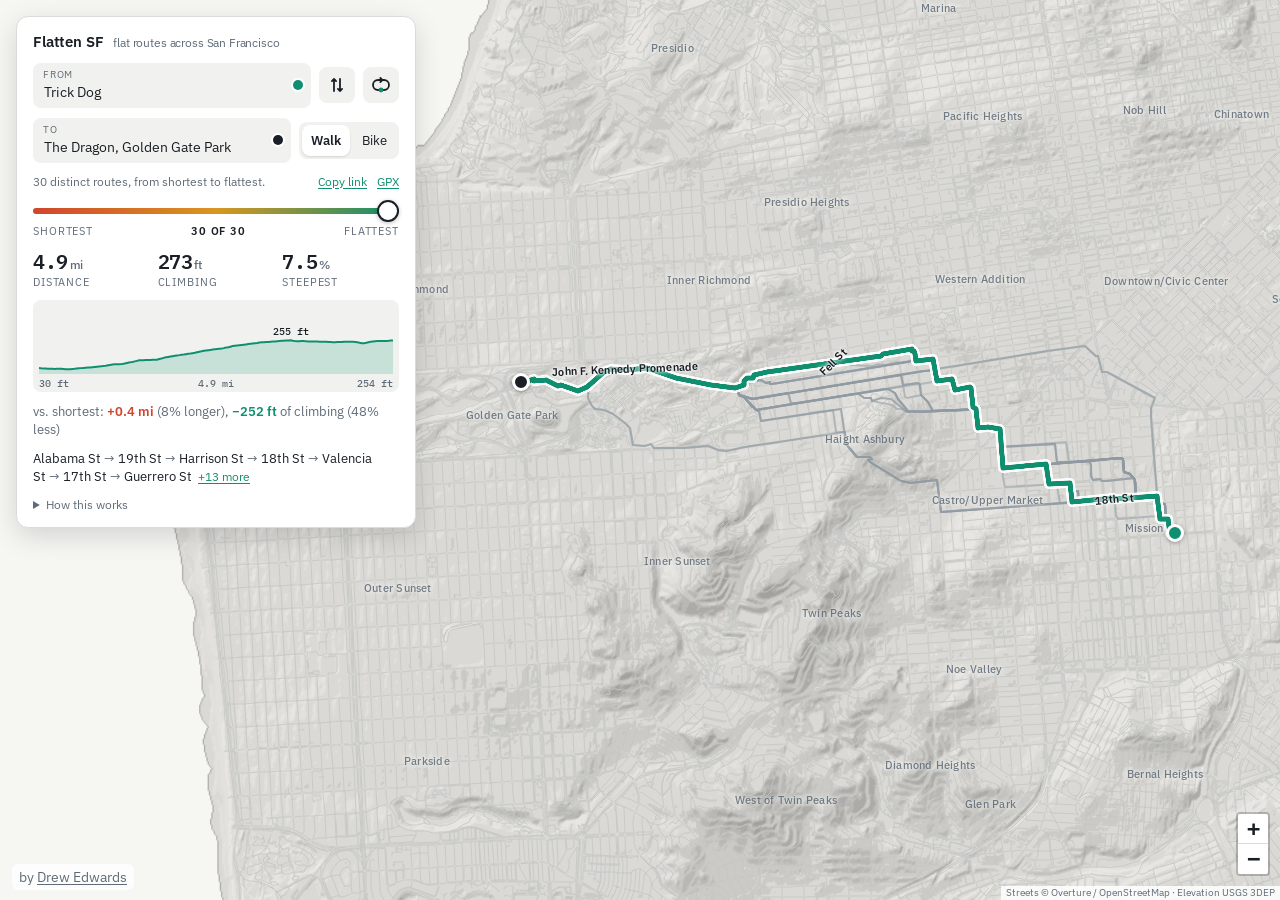
==== outputs/sf_flat_route_finder.html @ c140e521 "GPX download, and miles or kilometres A small GPX link beside Copy link downloads the route on show " ====
<!DOCTYPE html>
<html lang="en">
<head>
<meta charset="utf-8">
<meta name="viewport" content="width=device-width,initial-scale=1,viewport-fit=cover">
<title>Flatten SF</title>
<meta name="description" content="flattensf: the flattest walking or cycling route between any two places in San Francisco, and every route between it and the shortest one.">
<link rel="preconnect" href="https://fonts.googleapis.com">
<link rel="preconnect" href="https://fonts.gstatic.com" crossorigin>
<link rel="stylesheet" href="https://fonts.googleapis.com/css2?family=IBM+Plex+Sans:wght@400;500;600&family=IBM+Plex+Mono:wght@500;600&display=swap">
<style>/* required styles */

.leaflet-pane,
.leaflet-tile,
.leaflet-marker-icon,
.leaflet-marker-shadow,
.leaflet-tile-container,
.leaflet-pane > svg,
.leaflet-pane > canvas,
.leaflet-zoom-box,
.leaflet-image-layer,
.leaflet-layer {
	position: absolute;
	left: 0;
	top: 0;
	}
.leaflet-container {
	overflow: hidden;
	}
.leaflet-tile,
.leaflet-marker-icon,
.leaflet-marker-shadow {
	-webkit-user-select: none;
	   -moz-user-select: none;
	        user-select: none;
	  -webkit-user-drag: none;
	}
/* Prevents IE11 from highlighting tiles in blue */
.leaflet-tile::selection {
	background: transparent;
}
/* Safari renders non-retina tile on retina better with this, but Chrome is worse */
.leaflet-safari .leaflet-tile {
	image-rendering: -webkit-optimize-contrast;
	}
/* hack that prevents hw layers "stretching" when loading new tiles */
.leaflet-safari .leaflet-tile-container {
	width: 1600px;
	height: 1600px;
	-webkit-transform-origin: 0 0;
	}
.leaflet-marker-icon,
.leaflet-marker-shadow {
	display: block;
	}
/* .leaflet-container svg: reset svg max-width decleration shipped in Joomla! (joomla.org) 3.x */
/* .leaflet-container img: map is broken in FF if you have max-width: 100% on tiles */
.leaflet-container .leaflet-overlay-pane svg {
	max-width: none !important;
	max-height: none !important;
	}
.leaflet-container .leaflet-marker-pane img,
.leaflet-container .leaflet-shadow-pane img,
.leaflet-container .leaflet-tile-pane img,
.leaflet-container img.leaflet-image-layer,
.leaflet-container .leaflet-tile {
	max-width: none !important;
	max-height: none !important;
	width: auto;
	padding: 0;
	}

.leaflet-container img.leaflet-tile {
	/* See: https://bugs.chromium.org/p/chromium/issues/detail?id=600120 */
	mix-blend-mode: plus-lighter;
}

.leaflet-container.leaflet-touch-zoom {
	-ms-touch-action: pan-x pan-y;
	touch-action: pan-x pan-y;
	}
.leaflet-container.leaflet-touch-drag {
	-ms-touch-action: pinch-zoom;
	/* Fallback for FF which doesn't support pinch-zoom */
	touch-action: none;
	touch-action: pinch-zoom;
}
.leaflet-container.leaflet-touch-drag.leaflet-touch-zoom {
	-ms-touch-action: none;
	touch-action: none;
}
.leaflet-container {
	-webkit-tap-highlight-color: transparent;
}
.leaflet-container a {
	-webkit-tap-highlight-color: rgba(51, 181, 229, 0.4);
}
.leaflet-tile {
	filter: inherit;
	visibility: hidden;
	}
.leaflet-tile-loaded {
	visibility: inherit;
	}
.leaflet-zoom-box {
	width: 0;
	height: 0;
	-moz-box-sizing: border-box;
	     box-sizing: border-box;
	z-index: 800;
	}
/* workaround for https://bugzilla.mozilla.org/show_bug.cgi?id=888319 */
.leaflet-overlay-pane svg {
	-moz-user-select: none;
	}

.leaflet-pane         { z-index: 400; }

.leaflet-tile-pane    { z-index: 200; }
.leaflet-overlay-pane { z-index: 400; }
.leaflet-shadow-pane  { z-index: 500; }
.leaflet-marker-pane  { z-index: 600; }
.leaflet-tooltip-pane   { z-index: 650; }
.leaflet-popup-pane   { z-index: 700; }

.leaflet-map-pane canvas { z-index: 100; }
.leaflet-map-pane svg    { z-index: 200; }

.leaflet-vml-shape {
	width: 1px;
	height: 1px;
	}
.lvml {
	behavior: url(#default#VML);
	display: inline-block;
	position: absolute;
	}


/* control positioning */

.leaflet-control {
	position: relative;
	z-index: 800;
	pointer-events: visiblePainted; /* IE 9-10 doesn't have auto */
	pointer-events: auto;
	}
.leaflet-top,
.leaflet-bottom {
	position: absolute;
	z-index: 1000;
	pointer-events: none;
	}
.leaflet-top {
	top: 0;
	}
.leaflet-right {
	right: 0;
	}
.leaflet-bottom {
	bottom: 0;
	}
.leaflet-left {
	left: 0;
	}
.leaflet-control {
	float: left;
	clear: both;
	}
.leaflet-right .leaflet-control {
	float: right;
	}
.leaflet-top .leaflet-control {
	margin-top: 10px;
	}
.leaflet-bottom .leaflet-control {
	margin-bottom: 10px;
	}
.leaflet-left .leaflet-control {
	margin-left: 10px;
	}
.leaflet-right .leaflet-control {
	margin-right: 10px;
	}


/* zoom and fade animations */

.leaflet-fade-anim .leaflet-popup {
	opacity: 0;
	-webkit-transition: opacity 0.2s linear;
	   -moz-transition: opacity 0.2s linear;
	        transition: opacity 0.2s linear;
	}
.leaflet-fade-anim .leaflet-map-pane .leaflet-popup {
	opacity: 1;
	}
.leaflet-zoom-animated {
	-webkit-transform-origin: 0 0;
	    -ms-transform-origin: 0 0;
	        transform-origin: 0 0;
	}
svg.leaflet-zoom-animated {
	will-change: transform;
}

.leaflet-zoom-anim .leaflet-zoom-animated {
	-webkit-transition: -webkit-transform 0.25s cubic-bezier(0,0,0.25,1);
	   -moz-transition:    -moz-transform 0.25s cubic-bezier(0,0,0.25,1);
	        transition:         transform 0.25s cubic-bezier(0,0,0.25,1);
	}
.leaflet-zoom-anim .leaflet-tile,
.leaflet-pan-anim .leaflet-tile {
	-webkit-transition: none;
	   -moz-transition: none;
	        transition: none;
	}

.leaflet-zoom-anim .leaflet-zoom-hide {
	visibility: hidden;
	}


/* cursors */

.leaflet-interactive {
	cursor: pointer;
	}
.leaflet-grab {
	cursor: -webkit-grab;
	cursor:    -moz-grab;
	cursor:         grab;
	}
.leaflet-crosshair,
.leaflet-crosshair .leaflet-interactive {
	cursor: crosshair;
	}
.leaflet-popup-pane,
.leaflet-control {
	cursor: auto;
	}
.leaflet-dragging .leaflet-grab,
.leaflet-dragging .leaflet-grab .leaflet-interactive,
.leaflet-dragging .leaflet-marker-draggable {
	cursor: move;
	cursor: -webkit-grabbing;
	cursor:    -moz-grabbing;
	cursor:         grabbing;
	}

/* marker & overlays interactivity */
.leaflet-marker-icon,
.leaflet-marker-shadow,
.leaflet-image-layer,
.leaflet-pane > svg path,
.leaflet-tile-container {
	pointer-events: none;
	}

.leaflet-marker-icon.leaflet-interactive,
.leaflet-image-layer.leaflet-interactive,
.leaflet-pane > svg path.leaflet-interactive,
svg.leaflet-image-layer.leaflet-interactive path {
	pointer-events: visiblePainted; /* IE 9-10 doesn't have auto */
	pointer-events: auto;
	}

/* visual tweaks */

.leaflet-container {
	background: #ddd;
	outline-offset: 1px;
	}
.leaflet-container a {
	color: #0078A8;
	}
.leaflet-zoom-box {
	border: 2px dotted #38f;
	background: rgba(255,255,255,0.5);
	}


/* general typography */
.leaflet-container {
	font-family: "Helvetica Neue", Arial, Helvetica, sans-serif;
	font-size: 12px;
	font-size: 0.75rem;
	line-height: 1.5;
	}


/* general toolbar styles */

.leaflet-bar {
	box-shadow: 0 1px 5px rgba(0,0,0,0.65);
	border-radius: 4px;
	}
.leaflet-bar a {
	background-color: #fff;
	border-bottom: 1px solid #ccc;
	width: 26px;
	height: 26px;
	line-height: 26px;
	display: block;
	text-align: center;
	text-decoration: none;
	color: black;
	}
.leaflet-bar a,
.leaflet-control-layers-toggle {
	background-position: 50% 50%;
	background-repeat: no-repeat;
	display: block;
	}
.leaflet-bar a:hover,
.leaflet-bar a:focus {
	background-color: #f4f4f4;
	}
.leaflet-bar a:first-child {
	border-top-left-radius: 4px;
	border-top-right-radius: 4px;
	}
.leaflet-bar a:last-child {
	border-bottom-left-radius: 4px;
	border-bottom-right-radius: 4px;
	border-bottom: none;
	}
.leaflet-bar a.leaflet-disabled {
	cursor: default;
	background-color: #f4f4f4;
	color: #bbb;
	}

.leaflet-touch .leaflet-bar a {
	width: 30px;
	height: 30px;
	line-height: 30px;
	}
.leaflet-touch .leaflet-bar a:first-child {
	border-top-left-radius: 2px;
	border-top-right-radius: 2px;
	}
.leaflet-touch .leaflet-bar a:last-child {
	border-bottom-left-radius: 2px;
	border-bottom-right-radius: 2px;
	}

/* zoom control */

.leaflet-control-zoom-in,
.leaflet-control-zoom-out {
	font: bold 18px 'Lucida Console', Monaco, monospace;
	text-indent: 1px;
	}

.leaflet-touch .leaflet-control-zoom-in, .leaflet-touch .leaflet-control-zoom-out  {
	font-size: 22px;
	}


/* layers control */

.leaflet-control-layers {
	box-shadow: 0 1px 5px rgba(0,0,0,0.4);
	background: #fff;
	border-radius: 5px;
	}
.leaflet-control-layers-toggle {
	background-image: url(images/layers.png);
	width: 36px;
	height: 36px;
	}
.leaflet-retina .leaflet-control-layers-toggle {
	background-image: url(images/layers-2x.png);
	background-size: 26px 26px;
	}
.leaflet-touch .leaflet-control-layers-toggle {
	width: 44px;
	height: 44px;
	}
.leaflet-control-layers .leaflet-control-layers-list,
.leaflet-control-layers-expanded .leaflet-control-layers-toggle {
	display: none;
	}
.leaflet-control-layers-expanded .leaflet-control-layers-list {
	display: block;
	position: relative;
	}
.leaflet-control-layers-expanded {
	padding: 6px 10px 6px 6px;
	color: #333;
	background: #fff;
	}
.leaflet-control-layers-scrollbar {
	overflow-y: scroll;
	overflow-x: hidden;
	padding-right: 5px;
	}
.leaflet-control-layers-selector {
	margin-top: 2px;
	position: relative;
	top: 1px;
	}
.leaflet-control-layers label {
	display: block;
	font-size: 13px;
	font-size: 1.08333em;
	}
.leaflet-control-layers-separator {
	height: 0;
	border-top: 1px solid #ddd;
	margin: 5px -10px 5px -6px;
	}

/* Default icon URLs */
.leaflet-default-icon-path { /* used only in path-guessing heuristic, see L.Icon.Default */
	background-image: url(images/marker-icon.png);
	}


/* attribution and scale controls */

.leaflet-container .leaflet-control-attribution {
	background: #fff;
	background: rgba(255, 255, 255, 0.8);
	margin: 0;
	}
.leaflet-control-attribution,
.leaflet-control-scale-line {
	padding: 0 5px;
	color: #333;
	line-height: 1.4;
	}
.leaflet-control-attribution a {
	text-decoration: none;
	}
.leaflet-control-attribution a:hover,
.leaflet-control-attribution a:focus {
	text-decoration: underline;
	}
.leaflet-attribution-flag {
	display: inline !important;
	vertical-align: baseline !important;
	width: 1em;
	height: 0.6669em;
	}
.leaflet-left .leaflet-control-scale {
	margin-left: 5px;
	}
.leaflet-bottom .leaflet-control-scale {
	margin-bottom: 5px;
	}
.leaflet-control-scale-line {
	border: 2px solid #777;
	border-top: none;
	line-height: 1.1;
	padding: 2px 5px 1px;
	white-space: nowrap;
	-moz-box-sizing: border-box;
	     box-sizing: border-box;
	background: rgba(255, 255, 255, 0.8);
	text-shadow: 1px 1px #fff;
	}
.leaflet-control-scale-line:not(:first-child) {
	border-top: 2px solid #777;
	border-bottom: none;
	margin-top: -2px;
	}
.leaflet-control-scale-line:not(:first-child):not(:last-child) {
	border-bottom: 2px solid #777;
	}

.leaflet-touch .leaflet-control-attribution,
.leaflet-touch .leaflet-control-layers,
.leaflet-touch .leaflet-bar {
	box-shadow: none;
	}
.leaflet-touch .leaflet-control-layers,
.leaflet-touch .leaflet-bar {
	border: 2px solid rgba(0,0,0,0.2);
	background-clip: padding-box;
	}


/* popup */

.leaflet-popup {
	position: absolute;
	text-align: center;
	margin-bottom: 20px;
	}
.leaflet-popup-content-wrapper {
	padding: 1px;
	text-align: left;
	border-radius: 12px;
	}
.leaflet-popup-content {
	margin: 13px 24px 13px 20px;
	line-height: 1.3;
	font-size: 13px;
	font-size: 1.08333em;
	min-height: 1px;
	}
.leaflet-popup-content p {
	margin: 17px 0;
	margin: 1.3em 0;
	}
.leaflet-popup-tip-container {
	width: 40px;
	height: 20px;
	position: absolute;
	left: 50%;
	margin-top: -1px;
	margin-left: -20px;
	overflow: hidden;
	pointer-events: none;
	}
.leaflet-popup-tip {
	width: 17px;
	height: 17px;
	padding: 1px;

	margin: -10px auto 0;
	pointer-events: auto;

	-webkit-transform: rotate(45deg);
	   -moz-transform: rotate(45deg);
	    -ms-transform: rotate(45deg);
	        transform: rotate(45deg);
	}
.leaflet-popup-content-wrapper,
.leaflet-popup-tip {
	background: white;
	color: #333;
	box-shadow: 0 3px 14px rgba(0,0,0,0.4);
	}
.leaflet-container a.leaflet-popup-close-button {
	position: absolute;
	top: 0;
	right: 0;
	border: none;
	text-align: center;
	width: 24px;
	height: 24px;
	font: 16px/24px Tahoma, Verdana, sans-serif;
	color: #757575;
	text-decoration: none;
	background: transparent;
	}
.leaflet-container a.leaflet-popup-close-button:hover,
.leaflet-container a.leaflet-popup-close-button:focus {
	color: #585858;
	}
.leaflet-popup-scrolled {
	overflow: auto;
	}

.leaflet-oldie .leaflet-popup-content-wrapper {
	-ms-zoom: 1;
	}
.leaflet-oldie .leaflet-popup-tip {
	width: 24px;
	margin: 0 auto;

	-ms-filter: "progid:DXImageTransform.Microsoft.Matrix(M11=0.70710678, M12=0.70710678, M21=-0.70710678, M22=0.70710678)";
	filter: progid:DXImageTransform.Microsoft.Matrix(M11=0.70710678, M12=0.70710678, M21=-0.70710678, M22=0.70710678);
	}

.leaflet-oldie .leaflet-control-zoom,
.leaflet-oldie .leaflet-control-layers,
.leaflet-oldie .leaflet-popup-content-wrapper,
.leaflet-oldie .leaflet-popup-tip {
	border: 1px solid #999;
	}


/* div icon */

.leaflet-div-icon {
	background: #fff;
	border: 1px solid #666;
	}


/* Tooltip */
/* Base styles for the element that has a tooltip */
.leaflet-tooltip {
	position: absolute;
	padding: 6px;
	background-color: #fff;
	border: 1px solid #fff;
	border-radius: 3px;
	color: #222;
	white-space: nowrap;
	-webkit-user-select: none;
	-moz-user-select: none;
	-ms-user-select: none;
	user-select: none;
	pointer-events: none;
	box-shadow: 0 1px 3px rgba(0,0,0,0.4);
	}
.leaflet-tooltip.leaflet-interactive {
	cursor: pointer;
	pointer-events: auto;
	}
.leaflet-tooltip-top:before,
.leaflet-tooltip-bottom:before,
.leaflet-tooltip-left:before,
.leaflet-tooltip-right:before {
	position: absolute;
	pointer-events: none;
	border: 6px solid transparent;
	background: transparent;
	content: "";
	}

/* Directions */

.leaflet-tooltip-bottom {
	margin-top: 6px;
}
.leaflet-tooltip-top {
	margin-top: -6px;
}
.leaflet-tooltip-bottom:before,
.leaflet-tooltip-top:before {
	left: 50%;
	margin-left: -6px;
	}
.leaflet-tooltip-top:before {
	bottom: 0;
	margin-bottom: -12px;
	border-top-color: #fff;
	}
.leaflet-tooltip-bottom:before {
	top: 0;
	margin-top: -12px;
	margin-left: -6px;
	border-bottom-color: #fff;
	}
.leaflet-tooltip-left {
	margin-left: -6px;
}
.leaflet-tooltip-right {
	margin-left: 6px;
}
.leaflet-tooltip-left:before,
.leaflet-tooltip-right:before {
	top: 50%;
	margin-top: -6px;
	}
.leaflet-tooltip-left:before {
	right: 0;
	margin-right: -12px;
	border-left-color: #fff;
	}
.leaflet-tooltip-right:before {
	left: 0;
	margin-left: -12px;
	border-right-color: #fff;
	}

/* Printing */

@media print {
	/* Prevent printers from removing background-images of controls. */
	.leaflet-control {
		-webkit-print-color-adjust: exact;
		print-color-adjust: exact;
		}
	}
</style>
<style>/* Layout: the map is the page; one card floats over it with the two inputs,
   the slider and the result. On a phone the card docks to the bottom. */
:root{
  --paper:#f6f6f3; --ink:#1a1f26; --muted:#5f6b78; --line:#d9dcd9;
  --card:#ffffff; --field:#f1f2ef;
  --route:#0f8f6f; --mid:#d9961f; --route-casing:#ffffff; --short:#d1452c; --family:#8f99a3;
  --accent:#0f8f6f; --focus:#1f5fd0;
  --font:"IBM Plex Sans","Helvetica Neue",Arial,sans-serif;
  --mono:"IBM Plex Mono",ui-monospace,Menlo,Consolas,monospace;
  --street:#c4c7c3;
  --shade-filter:none;
  color-scheme:light;
}
@media (prefers-color-scheme:dark){
  :root:not([data-theme="light"]){
    --paper:#15191e; --ink:#eceff2; --muted:#9aa5b1; --line:#2e353d;
    --card:#1c2128; --field:#242a32; --route:#3ccfa5; --mid:#f0b43a; --route-casing:#0f1317;
    --short:#ff7a5c; --family:#5b6672; --accent:#6ea0ff; --focus:#6ea0ff;
    --street:#3a424b;
    --shade-filter:invert(1) hue-rotate(180deg) brightness(.72) contrast(.9);
    color-scheme:dark;
  }
}
:root[data-theme="dark"]{
  --paper:#15191e; --ink:#eceff2; --muted:#9aa5b1; --line:#2e353d;
  --card:#1c2128; --field:#242a32; --route:#3ccfa5; --mid:#f0b43a; --route-casing:#0f1317;
  --short:#ff7a5c; --family:#5b6672; --accent:#6ea0ff; --focus:#6ea0ff;
  --street:#3a424b;
  --shade-filter:invert(1) hue-rotate(180deg) brightness(.72) contrast(.9);
  color-scheme:dark;
}
*{box-sizing:border-box}
html,body{height:100%;margin:0}
body{background:var(--paper);color:var(--ink);font:14px/1.45 var(--font);overflow:hidden}
#map{position:absolute;inset:0;background:var(--paper)}
.leaflet-container{background:var(--paper);font-family:var(--font)}
.leaflet-image-layer{filter:var(--shade-filter);image-rendering:auto}
.leaflet-bar a{background:var(--card);color:var(--ink);border-bottom-color:var(--line)}
.credit{position:absolute;left:12px;bottom:10px;z-index:900;font-size:14px;color:var(--muted);background:color-mix(in srgb,var(--card) 80%,transparent);padding:3px 7px;border-radius:6px}
.credit a,.credit-inline a{color:var(--muted);text-decoration:underline;text-underline-offset:2px}
.credit a:hover,.credit-inline a:hover{color:var(--ink)}
.credit-inline{display:none;font-size:14px;color:var(--muted);margin:0}
.leaflet-control-attribution{background:color-mix(in srgb,var(--card) 85%,transparent)!important;color:var(--muted)!important;font-size:10px}
.leaflet-control-attribution a{color:var(--muted)!important}
.z-low .nblabel,.z-high .nblabel{display:none}
.no-shade{background:var(--paper)}
.pin-icon{width:18px;height:18px;border-radius:50%;background:var(--route);border:3px solid var(--card);box-shadow:0 1px 4px rgba(0,0,0,.35);cursor:grab}
.pin-icon.to{background:var(--ink)}
.turns{font-size:12.5px;line-height:1.5;color:var(--ink)}
.turns .via{color:var(--muted);margin:0 3px}
.turns .more{margin-left:6px;font-size:12px}
.rtlabel{animation:lblin .3s ease;font:600 11px var(--font);color:var(--ink);letter-spacing:.01em;white-space:nowrap;pointer-events:none;text-shadow:0 0 2px var(--route-casing),0 0 4px var(--route-casing),0 0 6px var(--route-casing)}
.rtlabel span{display:inline-block;transform:translate(-50%,-50%) rotate(var(--rot,0deg));transform-origin:center}
.z-low .rtlabel{display:none}
.nblabel{font:500 11px var(--font);color:var(--muted);letter-spacing:.02em;white-space:nowrap;transform:translate(-50%,-50%);opacity:.85;text-shadow:0 0 3px var(--paper),0 0 6px var(--paper)}

#card{position:absolute;top:16px;left:16px;width:min(400px,calc(100% - 32px));max-height:calc(100% - 32px);overflow:auto;background:var(--card);border:1px solid var(--line);border-radius:12px;box-shadow:0 8px 28px rgba(0,0,0,.14);padding-block:14px;padding-inline:16px;z-index:1000;display:flex;flex-direction:column;gap:10px}
h1{font-size:15px;font-weight:600;margin:0;letter-spacing:-.01em}
h1 small{font-weight:400;color:var(--muted);margin-left:6px;font-size:12px}
.row{display:flex;gap:8px;align-items:center;min-width:0}
.field{position:relative;flex:1;min-width:0}
.field label{position:absolute;left:10px;top:5px;font-size:10px;text-transform:uppercase;letter-spacing:.08em;color:var(--muted);pointer-events:none}
.field input{width:100%;padding:19px 28px 6px 10px;text-overflow:ellipsis;background:var(--field);color:var(--ink);border:1px solid transparent;border-radius:8px;font:14px var(--font)}
.field input:focus-visible{outline:2px solid var(--focus);outline-offset:0;border-color:transparent}
.field input::placeholder{color:var(--muted);opacity:.8}
.field .pin{position:absolute;right:8px;top:50%;transform:translateY(-50%);width:10px;height:10px;border-radius:50%;background:var(--route);box-shadow:0 0 0 2px var(--card)}
.field .pin.to{background:var(--ink)}
.suggest{position:absolute;left:0;right:0;top:calc(100% + 4px);background:var(--card);border:1px solid var(--line);border-radius:8px;box-shadow:0 8px 24px rgba(0,0,0,.14);z-index:1200;max-height:260px;overflow:auto;padding:4px 0;margin:0;list-style:none}
.suggest li{padding:7px 10px;cursor:pointer;display:flex;justify-content:space-between;gap:10px;align-items:baseline}
.suggest li[aria-selected="true"],.suggest li:hover{background:var(--field)}
.suggest .k{font-size:10.5px;color:var(--muted);text-transform:uppercase;letter-spacing:.06em;flex:none}
.suggest .n{min-width:0;overflow:hidden;text-overflow:ellipsis;white-space:nowrap}
button{font:13px var(--font);color:var(--ink);background:var(--field);border:1px solid transparent;border-radius:8px;padding:8px 10px;cursor:pointer}
button:hover{border-color:var(--line)}
button:focus-visible{outline:2px solid var(--focus);outline-offset:1px}
.swap{flex:none;width:36px;height:36px;padding:0;font-size:16px;line-height:1}
.swap{transition:opacity .2s ease,width .3s ease,margin .3s ease}
.swap .ic-swap{width:20px;height:20px;display:block;margin:auto}
.loopbtn{position:relative}
.loopbtn .ic{position:absolute;inset:0;margin:auto;width:20px;height:20px;transition:opacity .25s ease,transform .3s ease}
.loopbtn .ic circle.a{fill:var(--route)}
.loopbtn .ic-line circle.b{fill:var(--ink)}
.loopbtn .ic-line{opacity:0;transform:rotate(-45deg) scale(.7)}
.loopbtn[aria-pressed="true"] .ic-loop{opacity:0;transform:scale(.7)}
.loopbtn[aria-pressed="true"] .ic-line{opacity:1;transform:none}
#tofield{transition:flex-grow .3s ease,opacity .2s ease,margin .3s ease}
#mode{flex-grow:0;transition:flex-grow .3s ease}
.looping #tofield{flex-grow:0;flex-basis:0;opacity:0;margin-right:-8px;pointer-events:none;overflow:hidden}
.looping #mode{flex-grow:1}
.looping #swap{width:0;opacity:0;margin-left:-8px;pointer-events:none;overflow:hidden}
.looping input[type=range]{background:linear-gradient(90deg,color-mix(in srgb,var(--route) 35%,var(--field)),var(--route))}
.seg{display:flex;background:var(--field);border-radius:8px;padding:3px;gap:3px}
.seg button{flex:1;background:transparent;padding:6px 8px}
.seg button[aria-pressed="true"]{background:var(--card);box-shadow:0 1px 2px rgba(0,0,0,.12);font-weight:600}
.calm[hidden]{display:none}
.calm{display:flex;gap:8px;align-items:flex-start;margin:8px 0 2px;font-size:13px;cursor:pointer;line-height:1.3}
.calm input{margin:2px 0 0;accent-color:var(--accent)}
.calm small{display:block;color:var(--muted);font-size:11.5px}
.hint{font-size:12px;color:var(--muted)}

.slider{display:flex;flex-direction:column;gap:4px;margin-top:2px}
.slider .ends{display:flex;justify-content:space-between;font-size:11px;text-transform:uppercase;letter-spacing:.08em;color:var(--muted)}
.slider .ends b{color:var(--ink);font-weight:600}
input[type=range]{-webkit-appearance:none;appearance:none;width:100%;height:6px;border-radius:3px;background:linear-gradient(90deg,var(--short),var(--mid),var(--route));outline:none;margin:6px 0}
input[type=range]::-webkit-slider-thumb{-webkit-appearance:none;width:22px;height:22px;border-radius:50%;background:var(--card);border:2px solid var(--ink);cursor:pointer;box-shadow:0 1px 4px rgba(0,0,0,.25)}
input[type=range]::-moz-range-thumb{width:20px;height:20px;border-radius:50%;background:var(--card);border:2px solid var(--ink);cursor:pointer}
input[type=range]:focus-visible{outline:2px solid var(--focus);outline-offset:4px}

.result{display:grid;grid-template-columns:repeat(3,1fr);gap:8px}
.stat{min-width:0}
.stat .v{font:600 20px/1.1 var(--mono);font-variant-numeric:tabular-nums;letter-spacing:-.02em}
.stat .v small{font:500 12px var(--font);color:var(--muted);margin-left:2px;cursor:pointer}
.stat .v small:hover{text-decoration:underline;text-underline-offset:2px}
.links{display:flex;gap:10px;flex:none}
.stat .k{font-size:10.5px;text-transform:uppercase;letter-spacing:.08em;color:var(--muted);margin-top:3px}
.delta{font-size:12.5px;color:var(--muted);font-variant-numeric:tabular-nums}
.delta b{color:var(--ink);font-weight:600}
.delta .up{color:var(--short)} .delta .down{color:var(--route)}
#prof{width:100%;height:92px;display:block;border-radius:8px;background:var(--field);touch-action:none;cursor:crosshair}
.statusrow{display:flex;justify-content:space-between;align-items:baseline;gap:8px}
.status{font-size:12px;color:var(--muted);min-height:1.2em}
.status,.delta,.turns,.result,#prof{transition:opacity .16s ease,height .2s ease,margin-top .2s ease}
.fading{opacity:0!important}
button.link{background:none;border:0;padding:0;font-size:12px;color:var(--accent);cursor:pointer;flex:none;text-decoration:underline;text-underline-offset:2px}
button.link:hover{border:0}
#sharebox{width:100%;font:11px var(--mono);padding:6px 8px;border:1px solid var(--line);border-radius:6px;background:var(--field);color:var(--ink)}
.fine{font-size:11px;color:var(--muted);line-height:1.4;margin:6px 0 0}
details{font-size:12px;color:var(--muted)}
details summary{cursor:pointer;user-select:none}
details a{color:var(--accent)}
@media (max-width:640px){
  .credit{display:none}
  .credit-inline{display:block}
  #card.typing .slider,#card.typing .result,#card.typing .delta,#card.typing #prof,#card.typing details,#card.typing .status{display:none}
  #card{top:auto;bottom:0;left:0;width:100%;max-height:58%;border-radius:14px 14px 0 0;padding-bottom:calc(12px + env(safe-area-inset-bottom,0px))}
  .result{grid-template-columns:repeat(3,1fr)}
  .stat .v{font-size:17px}
}
@keyframes lblin{from{opacity:0}to{opacity:1}}
@media (prefers-reduced-motion:reduce){*{transition:none!important;animation:none!important}}
</style>
</head>
<body>
<div id="map"></div>
<div class="credit" id="credit">by <a href="https://almostimplemented.com" rel="author">Drew Edwards</a></div>
<section id="card" aria-label="flattensf: plan a flat route">
  <h1>Flatten SF <small>flat routes across San Francisco</small></h1>
  <div class="row">
    <div class="field">
      <label for="from">From</label>
      <input id="from" type="text" autocomplete="off" spellcheck="false" placeholder="Address, place, or 24th & Mission">
      <span class="pin" aria-hidden="true"></span>
      <ul class="suggest" id="from_s" role="listbox" hidden></ul>
    </div>
    <button class="swap" id="swap" title="Swap" aria-label="Swap origin and destination"><svg class="ic-swap" viewBox="0 0 20 20" aria-hidden="true"><path d="M7 16V4M4.9 6.1L7 4l2.1 2.1M13 4v12M10.9 13.9L13 16l2.1-2.1" fill="none" stroke="currentColor" stroke-width="1.8" stroke-linecap="round" stroke-linejoin="round"/></svg></button>
    <button class="swap loopbtn" id="loopbtn" type="button" title="Make it a loop" aria-label="Make it a loop" aria-pressed="false">
      <svg class="ic ic-loop" viewBox="0 0 20 20" aria-hidden="true"><path d="M7 5h6a5 5 0 0 1 0 10H7A5 5 0 0 1 7 5z" fill="none" stroke="currentColor" stroke-width="1.8"/><path d="M9.3 2.9l2.1 2.1-2.1 2.1" fill="none" stroke="currentColor" stroke-width="1.8" stroke-linecap="round" stroke-linejoin="round"/><circle class="a" cx="10" cy="15" r="2.4"/></svg>
      <svg class="ic ic-line" viewBox="0 0 20 20" aria-hidden="true"><line x1="5" y1="15" x2="15" y2="5" stroke="currentColor" stroke-width="1.8" stroke-linecap="round"/><circle class="a" cx="4.6" cy="15.4" r="2.6"/><circle class="b" cx="15.4" cy="4.6" r="2.6"/></svg>
    </button>
  </div>
  <div class="row">
    <div class="field" id="tofield">
      <label for="to">To</label>
      <input id="to" type="text" autocomplete="off" spellcheck="false" placeholder="Or click the map">
      <span class="pin to" aria-hidden="true"></span>
      <ul class="suggest" id="to_s" role="listbox" hidden></ul>
    </div>
    <div class="seg" id="mode" role="group" aria-label="Travel mode">
      <button data-v="walk" aria-pressed="true">Walk</button>
      <button data-v="bike" aria-pressed="false">Bike</button>
    </div>
  </div>
  <label class="calm" id="calmrow" hidden>
    <input type="checkbox" id="calm" checked>
    <span>Prefer calm streets <small>bike lanes and quiet streets count shorter, busy arterials longer</small></span>
  </label>
  <label class="calm" id="obrow" hidden>
    <input type="checkbox" id="outback">
    <span>Allow out and back <small>the same streets there and back, often the flattest way</small></span>
  </label>
  <div class="statusrow">
    <div class="status" id="status"></div>
    <span class="links"><button class="link" id="share" type="button" hidden>Copy link</button><button class="link" id="gpx" type="button" hidden title="Download this route as a GPX file for Strava, Garmin and the rest">GPX</button></span>
  </div>
  <input id="sharebox" type="text" readonly hidden aria-label="Link to this route">
  <div class="slider">
    <input type="range" id="sl" min="0" max="1" step="0.001" value="1" aria-label="From shortest to flattest">
    <div class="ends"><span id="end0">Shortest</span><b id="slpos"></b><span id="end1">Flattest</span></div>
  </div>
  <div class="result" id="result" hidden>
    <div class="stat"><div class="v" id="v_dist"></div><div class="k">distance</div></div>
    <div class="stat"><div class="v" id="v_climb"></div><div class="k">climbing</div></div>
    <div class="stat"><div class="v" id="v_grade"></div><div class="k">steepest</div></div>
  </div>
  <canvas id="prof" width="760" height="184" hidden></canvas>
  <div class="delta" id="delta"></div>
  <div class="turns" id="turns" hidden></div>
  <details>
    <summary>How this works</summary>
    <p class="fine">Routes are computed in your browser over 160,000 street
    segments, with USGS 1&nbsp;m lidar elevation on the Overture /
    OpenStreetMap street graph. The slider runs the whole trade-off between
    distance and climbing: every route nothing else beats on both, from
    the shortest to the flattest worth walking. Sliding right never
    shortens the route and never adds climbing. Climbing is total gain,
    not the difference between the endpoints. Stairs count on foot, not
    on a bike.</p>
    <p class="fine">The loop button turns the trip into a loop from one
    start: the slider sets the distance, dozens of loops of about that
    length are tried in every direction and the flattest is shown; tick
    <i>allow out and back</i> to include the same streets there and back,
    which is often flatter still. On a
    bike, <i>prefer calm streets</i> counts protected lanes and paths
    (SFMTA bikeway network) as shorter than they are and busy arterials as
    longer.</p>
    <p class="fine">Click a unit on the numbers to switch between miles
    and kilometres. <i>GPX</i> downloads the route on show with its
    elevation, for Strava, Garmin Connect, Komoot and the like. Place
    search is offline: the city's intersections, places and addresses are
    built into this page.
    <a href="https://github.com/almostimplemented/flattensf">Source, data and the full analysis</a>.</p>
  </details>
  <p class="credit-inline">by <a href="https://almostimplemented.com" rel="author">Drew Edwards</a></p>
</section>
<script>/* @preserve
 * Leaflet 1.9.4, a JS library for interactive maps. https://leafletjs.com
 * (c) 2010-2023 Vladimir Agafonkin, (c) 2010-2011 CloudMade
 */
!function(t,e){"object"==typeof exports&&"undefined"!=typeof module?e(exports):"function"==typeof define&&define.amd?define(["exports"],e):e((t="undefined"!=typeof globalThis?globalThis:t||self).leaflet={})}(this,function(t){"use strict";function l(t){for(var e,i,n=1,o=arguments.length;n<o;n++)for(e in i=arguments[n])t[e]=i[e];return t}var R=Object.create||function(t){return N.prototype=t,new N};function N(){}function a(t,e){var i,n=Array.prototype.slice;return t.bind?t.bind.apply(t,n.call(arguments,1)):(i=n.call(arguments,2),function(){return t.apply(e,i.length?i.concat(n.call(arguments)):arguments)})}var D=0;function h(t){return"_leaflet_id"in t||(t._leaflet_id=++D),t._leaflet_id}function j(t,e,i){var n,o,s=function(){n=!1,o&&(r.apply(i,o),o=!1)},r=function(){n?o=arguments:(t.apply(i,arguments),setTimeout(s,e),n=!0)};return r}function H(t,e,i){var n=e[1],e=e[0],o=n-e;return t===n&&i?t:((t-e)%o+o)%o+e}function u(){return!1}function i(t,e){return!1===e?t:(e=Math.pow(10,void 0===e?6:e),Math.round(t*e)/e)}function W(t){return t.trim?t.trim():t.replace(/^\s+|\s+$/g,"")}function F(t){return W(t).split(/\s+/)}function c(t,e){for(var i in Object.prototype.hasOwnProperty.call(t,"options")||(t.options=t.options?R(t.options):{}),e)t.options[i]=e[i];return t.options}function U(t,e,i){var n,o=[];for(n in t)o.push(encodeURIComponent(i?n.toUpperCase():n)+"="+encodeURIComponent(t[n]));return(e&&-1!==e.indexOf("?")?"&":"?")+o.join("&")}var V=/\{ *([\w_ -]+) *\}/g;function q(t,i){return t.replace(V,function(t,e){e=i[e];if(void 0===e)throw new Error("No value provided for variable "+t);return e="function"==typeof e?e(i):e})}var d=Array.isArray||function(t){return"[object Array]"===Object.prototype.toString.call(t)};function G(t,e){for(var i=0;i<t.length;i++)if(t[i]===e)return i;return-1}var K="[data-uri]";function Y(t){return window["webkit"+t]||window["moz"+t]||window["ms"+t]}var X=0;function J(t){var e=+new Date,i=Math.max(0,16-(e-X));return X=e+i,window.setTimeout(t,i)}var $=window.requestAnimationFrame||Y("RequestAnimationFrame")||J,Q=window.cancelAnimationFrame||Y("CancelAnimationFrame")||Y("CancelRequestAnimationFrame")||function(t){window.clearTimeout(t)};function x(t,e,i){if(!i||$!==J)return $.call(window,a(t,e));t.call(e)}function r(t){t&&Q.call(window,t)}var tt={__proto__:null,extend:l,create:R,bind:a,get lastId(){return D},stamp:h,throttle:j,wrapNum:H,falseFn:u,formatNum:i,trim:W,splitWords:F,setOptions:c,getParamString:U,template:q,isArray:d,indexOf:G,emptyImageUrl:K,requestFn:$,cancelFn:Q,requestAnimFrame:x,cancelAnimFrame:r};function et(){}et.extend=function(t){function e(){c(this),this.initialize&&this.initialize.apply(this,arguments),this.callInitHooks()}var i,n=e.__super__=this.prototype,o=R(n);for(i in(o.constructor=e).prototype=o,this)Object.prototype.hasOwnProperty.call(this,i)&&"prototype"!==i&&"__super__"!==i&&(e[i]=this[i]);if(t.statics&&l(e,t.statics),t.includes){var s=t.includes;if("undefined"!=typeof L&&L&&L.Mixin){s=d(s)?s:[s];for(var r=0;r<s.length;r++)s[r]===L.Mixin.Events&&console.warn("Deprecated include of L.Mixin.Events: this property will be removed in future releases, please inherit from L.Evented instead.",(new Error).stack)}l.apply(null,[o].concat(t.includes))}return l(o,t),delete o.statics,delete o.includes,o.options&&(o.options=n.options?R(n.options):{},l(o.options,t.options)),o._initHooks=[],o.callInitHooks=function(){if(!this._initHooksCalled){n.callInitHooks&&n.callInitHooks.call(this),this._initHooksCalled=!0;for(var t=0,e=o._initHooks.length;t<e;t++)o._initHooks[t].call(this)}},e},et.include=function(t){var e=this.prototype.options;return l(this.prototype,t),t.options&&(this.prototype.options=e,this.mergeOptions(t.options)),this},et.mergeOptions=function(t){return l(this.prototype.options,t),this},et.addInitHook=function(t){var e=Array.prototype.slice.call(arguments,1),i="function"==typeof t?t:function(){this[t].apply(this,e)};return this.prototype._initHooks=this.prototype._initHooks||[],this.prototype._initHooks.push(i),this};var e={on:function(t,e,i){if("object"==typeof t)for(var n in t)this._on(n,t[n],e);else for(var o=0,s=(t=F(t)).length;o<s;o++)this._on(t[o],e,i);return this},off:function(t,e,i){if(arguments.length)if("object"==typeof t)for(var n in t)this._off(n,t[n],e);else{t=F(t);for(var o=1===arguments.length,s=0,r=t.length;s<r;s++)o?this._off(t[s]):this._off(t[s],e,i)}else delete this._events;return this},_on:function(t,e,i,n){"function"!=typeof e?console.warn("wrong listener type: "+typeof e):!1===this._listens(t,e,i)&&(e={fn:e,ctx:i=i===this?void 0:i},n&&(e.once=!0),this._events=this._events||{},this._events[t]=this._events[t]||[],this._events[t].push(e))},_off:function(t,e,i){var n,o,s;if(this._events&&(n=this._events[t]))if(1===arguments.length){if(this._firingCount)for(o=0,s=n.length;o<s;o++)n[o].fn=u;delete this._events[t]}else"function"!=typeof e?console.warn("wrong listener type: "+typeof e):!1!==(e=this._listens(t,e,i))&&(i=n[e],this._firingCount&&(i.fn=u,this._events[t]=n=n.slice()),n.splice(e,1))},fire:function(t,e,i){if(this.listens(t,i)){var n=l({},e,{type:t,target:this,sourceTarget:e&&e.sourceTarget||this});if(this._events){var o=this._events[t];if(o){this._firingCount=this._firingCount+1||1;for(var s=0,r=o.length;s<r;s++){var a=o[s],h=a.fn;a.once&&this.off(t,h,a.ctx),h.call(a.ctx||this,n)}this._firingCount--}}i&&this._propagateEvent(n)}return this},listens:function(t,e,i,n){"string"!=typeof t&&console.warn('"string" type argument expected');var o=e,s=("function"!=typeof e&&(n=!!e,i=o=void 0),this._events&&this._events[t]);if(s&&s.length&&!1!==this._listens(t,o,i))return!0;if(n)for(var r in this._eventParents)if(this._eventParents[r].listens(t,e,i,n))return!0;return!1},_listens:function(t,e,i){if(this._events){var n=this._events[t]||[];if(!e)return!!n.length;i===this&&(i=void 0);for(var o=0,s=n.length;o<s;o++)if(n[o].fn===e&&n[o].ctx===i)return o}return!1},once:function(t,e,i){if("object"==typeof t)for(var n in t)this._on(n,t[n],e,!0);else for(var o=0,s=(t=F(t)).length;o<s;o++)this._on(t[o],e,i,!0);return this},addEventParent:function(t){return this._eventParents=this._eventParents||{},this._eventParents[h(t)]=t,this},removeEventParent:function(t){return this._eventParents&&delete this._eventParents[h(t)],this},_propagateEvent:function(t){for(var e in this._eventParents)this._eventParents[e].fire(t.type,l({layer:t.target,propagatedFrom:t.target},t),!0)}},it=(e.addEventListener=e.on,e.removeEventListener=e.clearAllEventListeners=e.off,e.addOneTimeEventListener=e.once,e.fireEvent=e.fire,e.hasEventListeners=e.listens,et.extend(e));function p(t,e,i){this.x=i?Math.round(t):t,this.y=i?Math.round(e):e}var nt=Math.trunc||function(t){return 0<t?Math.floor(t):Math.ceil(t)};function m(t,e,i){return t instanceof p?t:d(t)?new p(t[0],t[1]):null==t?t:"object"==typeof t&&"x"in t&&"y"in t?new p(t.x,t.y):new p(t,e,i)}function f(t,e){if(t)for(var i=e?[t,e]:t,n=0,o=i.length;n<o;n++)this.extend(i[n])}function _(t,e){return!t||t instanceof f?t:new f(t,e)}function s(t,e){if(t)for(var i=e?[t,e]:t,n=0,o=i.length;n<o;n++)this.extend(i[n])}function g(t,e){return t instanceof s?t:new s(t,e)}function v(t,e,i){if(isNaN(t)||isNaN(e))throw new Error("Invalid LatLng object: ("+t+", "+e+")");this.lat=+t,this.lng=+e,void 0!==i&&(this.alt=+i)}function w(t,e,i){return t instanceof v?t:d(t)&&"object"!=typeof t[0]?3===t.length?new v(t[0],t[1],t[2]):2===t.length?new v(t[0],t[1]):null:null==t?t:"object"==typeof t&&"lat"in t?new v(t.lat,"lng"in t?t.lng:t.lon,t.alt):void 0===e?null:new v(t,e,i)}p.prototype={clone:function(){return new p(this.x,this.y)},add:function(t){return this.clone()._add(m(t))},_add:function(t){return this.x+=t.x,this.y+=t.y,this},subtract:function(t){return this.clone()._subtract(m(t))},_subtract:function(t){return this.x-=t.x,this.y-=t.y,this},divideBy:function(t){return this.clone()._divideBy(t)},_divideBy:function(t){return this.x/=t,this.y/=t,this},multiplyBy:function(t){return this.clone()._multiplyBy(t)},_multiplyBy:function(t){return this.x*=t,this.y*=t,this},scaleBy:function(t){return new p(this.x*t.x,this.y*t.y)},unscaleBy:function(t){return new p(this.x/t.x,this.y/t.y)},round:function(){return this.clone()._round()},_round:function(){return this.x=Math.round(this.x),this.y=Math.round(this.y),this},floor:function(){return this.clone()._floor()},_floor:function(){return this.x=Math.floor(this.x),this.y=Math.floor(this.y),this},ceil:function(){return this.clone()._ceil()},_ceil:function(){return this.x=Math.ceil(this.x),this.y=Math.ceil(this.y),this},trunc:function(){return this.clone()._trunc()},_trunc:function(){return this.x=nt(this.x),this.y=nt(this.y),this},distanceTo:function(t){var e=(t=m(t)).x-this.x,t=t.y-this.y;return Math.sqrt(e*e+t*t)},equals:function(t){return(t=m(t)).x===this.x&&t.y===this.y},contains:function(t){return t=m(t),Math.abs(t.x)<=Math.abs(this.x)&&Math.abs(t.y)<=Math.abs(this.y)},toString:function(){return"Point("+i(this.x)+", "+i(this.y)+")"}},f.prototype={extend:function(t){var e,i;if(t){if(t instanceof p||"number"==typeof t[0]||"x"in t)e=i=m(t);else if(e=(t=_(t)).min,i=t.max,!e||!i)return this;this.min||this.max?(this.min.x=Math.min(e.x,this.min.x),this.max.x=Math.max(i.x,this.max.x),this.min.y=Math.min(e.y,this.min.y),this.max.y=Math.max(i.y,this.max.y)):(this.min=e.clone(),this.max=i.clone())}return this},getCenter:function(t){return m((this.min.x+this.max.x)/2,(this.min.y+this.max.y)/2,t)},getBottomLeft:function(){return m(this.min.x,this.max.y)},getTopRight:function(){return m(this.max.x,this.min.y)},getTopLeft:function(){return this.min},getBottomRight:function(){return this.max},getSize:function(){return this.max.subtract(this.min)},contains:function(t){var e,i;return(t=("number"==typeof t[0]||t instanceof p?m:_)(t))instanceof f?(e=t.min,i=t.max):e=i=t,e.x>=this.min.x&&i.x<=this.max.x&&e.y>=this.min.y&&i.y<=this.max.y},intersects:function(t){t=_(t);var e=this.min,i=this.max,n=t.min,t=t.max,o=t.x>=e.x&&n.x<=i.x,t=t.y>=e.y&&n.y<=i.y;return o&&t},overlaps:function(t){t=_(t);var e=this.min,i=this.max,n=t.min,t=t.max,o=t.x>e.x&&n.x<i.x,t=t.y>e.y&&n.y<i.y;return o&&t},isValid:function(){return!(!this.min||!this.max)},pad:function(t){var e=this.min,i=this.max,n=Math.abs(e.x-i.x)*t,t=Math.abs(e.y-i.y)*t;return _(m(e.x-n,e.y-t),m(i.x+n,i.y+t))},equals:function(t){return!!t&&(t=_(t),this.min.equals(t.getTopLeft())&&this.max.equals(t.getBottomRight()))}},s.prototype={extend:function(t){var e,i,n=this._southWest,o=this._northEast;if(t instanceof v)i=e=t;else{if(!(t instanceof s))return t?this.extend(w(t)||g(t)):this;if(e=t._southWest,i=t._northEast,!e||!i)return this}return n||o?(n.lat=Math.min(e.lat,n.lat),n.lng=Math.min(e.lng,n.lng),o.lat=Math.max(i.lat,o.lat),o.lng=Math.max(i.lng,o.lng)):(this._southWest=new v(e.lat,e.lng),this._northEast=new v(i.lat,i.lng)),this},pad:function(t){var e=this._southWest,i=this._northEast,n=Math.abs(e.lat-i.lat)*t,t=Math.abs(e.lng-i.lng)*t;return new s(new v(e.lat-n,e.lng-t),new v(i.lat+n,i.lng+t))},getCenter:function(){return new v((this._southWest.lat+this._northEast.lat)/2,(this._southWest.lng+this._northEast.lng)/2)},getSouthWest:function(){return this._southWest},getNorthEast:function(){return this._northEast},getNorthWest:function(){return new v(this.getNorth(),this.getWest())},getSouthEast:function(){return new v(this.getSouth(),this.getEast())},getWest:function(){return this._southWest.lng},getSouth:function(){return this._southWest.lat},getEast:function(){return this._northEast.lng},getNorth:function(){return this._northEast.lat},contains:function(t){t=("number"==typeof t[0]||t instanceof v||"lat"in t?w:g)(t);var e,i,n=this._southWest,o=this._northEast;return t instanceof s?(e=t.getSouthWest(),i=t.getNorthEast()):e=i=t,e.lat>=n.lat&&i.lat<=o.lat&&e.lng>=n.lng&&i.lng<=o.lng},intersects:function(t){t=g(t);var e=this._southWest,i=this._northEast,n=t.getSouthWest(),t=t.getNorthEast(),o=t.lat>=e.lat&&n.lat<=i.lat,t=t.lng>=e.lng&&n.lng<=i.lng;return o&&t},overlaps:function(t){t=g(t);var e=this._southWest,i=this._northEast,n=t.getSouthWest(),t=t.getNorthEast(),o=t.lat>e.lat&&n.lat<i.lat,t=t.lng>e.lng&&n.lng<i.lng;return o&&t},toBBoxString:function(){return[this.getWest(),this.getSouth(),this.getEast(),this.getNorth()].join(",")},equals:function(t,e){return!!t&&(t=g(t),this._southWest.equals(t.getSouthWest(),e)&&this._northEast.equals(t.getNorthEast(),e))},isValid:function(){return!(!this._southWest||!this._northEast)}};var ot={latLngToPoint:function(t,e){t=this.projection.project(t),e=this.scale(e);return this.transformation._transform(t,e)},pointToLatLng:function(t,e){e=this.scale(e),t=this.transformation.untransform(t,e);return this.projection.unproject(t)},project:function(t){return this.projection.project(t)},unproject:function(t){return this.projection.unproject(t)},scale:function(t){return 256*Math.pow(2,t)},zoom:function(t){return Math.log(t/256)/Math.LN2},getProjectedBounds:function(t){var e;return this.infinite?null:(e=this.projection.bounds,t=this.scale(t),new f(this.transformation.transform(e.min,t),this.transformation.transform(e.max,t)))},infinite:!(v.prototype={equals:function(t,e){return!!t&&(t=w(t),Math.max(Math.abs(this.lat-t.lat),Math.abs(this.lng-t.lng))<=(void 0===e?1e-9:e))},toString:function(t){return"LatLng("+i(this.lat,t)+", "+i(this.lng,t)+")"},distanceTo:function(t){return st.distance(this,w(t))},wrap:function(){return st.wrapLatLng(this)},toBounds:function(t){var t=180*t/40075017,e=t/Math.cos(Math.PI/180*this.lat);return g([this.lat-t,this.lng-e],[this.lat+t,this.lng+e])},clone:function(){return new v(this.lat,this.lng,this.alt)}}),wrapLatLng:function(t){var e=this.wrapLng?H(t.lng,this.wrapLng,!0):t.lng;return new v(this.wrapLat?H(t.lat,this.wrapLat,!0):t.lat,e,t.alt)},wrapLatLngBounds:function(t){var e=t.getCenter(),i=this.wrapLatLng(e),n=e.lat-i.lat,e=e.lng-i.lng;return 0==n&&0==e?t:(i=t.getSouthWest(),t=t.getNorthEast(),new s(new v(i.lat-n,i.lng-e),new v(t.lat-n,t.lng-e)))}},st=l({},ot,{wrapLng:[-180,180],R:6371e3,distance:function(t,e){var i=Math.PI/180,n=t.lat*i,o=e.lat*i,s=Math.sin((e.lat-t.lat)*i/2),e=Math.sin((e.lng-t.lng)*i/2),t=s*s+Math.cos(n)*Math.cos(o)*e*e,i=2*Math.atan2(Math.sqrt(t),Math.sqrt(1-t));return this.R*i}}),rt=6378137,rt={R:rt,MAX_LATITUDE:85.0511287798,project:function(t){var e=Math.PI/180,i=this.MAX_LATITUDE,i=Math.max(Math.min(i,t.lat),-i),i=Math.sin(i*e);return new p(this.R*t.lng*e,this.R*Math.log((1+i)/(1-i))/2)},unproject:function(t){var e=180/Math.PI;return new v((2*Math.atan(Math.exp(t.y/this.R))-Math.PI/2)*e,t.x*e/this.R)},bounds:new f([-(rt=rt*Math.PI),-rt],[rt,rt])};function at(t,e,i,n){d(t)?(this._a=t[0],this._b=t[1],this._c=t[2],this._d=t[3]):(this._a=t,this._b=e,this._c=i,this._d=n)}function ht(t,e,i,n){return new at(t,e,i,n)}at.prototype={transform:function(t,e){return this._transform(t.clone(),e)},_transform:function(t,e){return t.x=(e=e||1)*(this._a*t.x+this._b),t.y=e*(this._c*t.y+this._d),t},untransform:function(t,e){return new p((t.x/(e=e||1)-this._b)/this._a,(t.y/e-this._d)/this._c)}};var lt=l({},st,{code:"EPSG:3857",projection:rt,transformation:ht(lt=.5/(Math.PI*rt.R),.5,-lt,.5)}),ut=l({},lt,{code:"EPSG:900913"});function ct(t){return document.createElementNS("http://www.w3.org/2000/svg",t)}function dt(t,e){for(var i,n,o,s,r="",a=0,h=t.length;a<h;a++){for(i=0,n=(o=t[a]).length;i<n;i++)r+=(i?"L":"M")+(s=o[i]).x+" "+s.y;r+=e?b.svg?"z":"x":""}return r||"M0 0"}var _t=document.documentElement.style,pt="ActiveXObject"in window,mt=pt&&!document.addEventListener,n="msLaunchUri"in navigator&&!("documentMode"in document),ft=y("webkit"),gt=y("android"),vt=y("android 2")||y("android 3"),yt=parseInt(/WebKit\/([0-9]+)|$/.exec(navigator.userAgent)[1],10),yt=gt&&y("Google")&&yt<537&&!("AudioNode"in window),xt=!!window.opera,wt=!n&&y("chrome"),bt=y("gecko")&&!ft&&!xt&&!pt,Pt=!wt&&y("safari"),Lt=y("phantom"),o="OTransition"in _t,Tt=0===navigator.platform.indexOf("Win"),Mt=pt&&"transition"in _t,zt="WebKitCSSMatrix"in window&&"m11"in new window.WebKitCSSMatrix&&!vt,_t="MozPerspective"in _t,Ct=!window.L_DISABLE_3D&&(Mt||zt||_t)&&!o&&!Lt,Zt="undefined"!=typeof orientation||y("mobile"),St=Zt&&ft,Et=Zt&&zt,kt=!window.PointerEvent&&window.MSPointerEvent,Ot=!(!window.PointerEvent&&!kt),At="ontouchstart"in window||!!window.TouchEvent,Bt=!window.L_NO_TOUCH&&(At||Ot),It=Zt&&xt,Rt=Zt&&bt,Nt=1<(window.devicePixelRatio||window.screen.deviceXDPI/window.screen.logicalXDPI),Dt=function(){var t=!1;try{var e=Object.defineProperty({},"passive",{get:function(){t=!0}});window.addEventListener("testPassiveEventSupport",u,e),window.removeEventListener("testPassiveEventSupport",u,e)}catch(t){}return t}(),jt=!!document.createElement("canvas").getContext,Ht=!(!document.createElementNS||!ct("svg").createSVGRect),Wt=!!Ht&&((Wt=document.createElement("div")).innerHTML="<svg/>","http://www.w3.org/2000/svg"===(Wt.firstChild&&Wt.firstChild.namespaceURI));function y(t){return 0<=navigator.userAgent.toLowerCase().indexOf(t)}var b={ie:pt,ielt9:mt,edge:n,webkit:ft,android:gt,android23:vt,androidStock:yt,opera:xt,chrome:wt,gecko:bt,safari:Pt,phantom:Lt,opera12:o,win:Tt,ie3d:Mt,webkit3d:zt,gecko3d:_t,any3d:Ct,mobile:Zt,mobileWebkit:St,mobileWebkit3d:Et,msPointer:kt,pointer:Ot,touch:Bt,touchNative:At,mobileOpera:It,mobileGecko:Rt,retina:Nt,passiveEvents:Dt,canvas:jt,svg:Ht,vml:!Ht&&function(){try{var t=document.createElement("div"),e=(t.innerHTML='<v:shape adj="1"/>',t.firstChild);return e.style.behavior="url(#default#VML)",e&&"object"==typeof e.adj}catch(t){return!1}}(),inlineSvg:Wt,mac:0===navigator.platform.indexOf("Mac"),linux:0===navigator.platform.indexOf("Linux")},Ft=b.msPointer?"MSPointerDown":"pointerdown",Ut=b.msPointer?"MSPointerMove":"pointermove",Vt=b.msPointer?"MSPointerUp":"pointerup",qt=b.msPointer?"MSPointerCancel":"pointercancel",Gt={touchstart:Ft,touchmove:Ut,touchend:Vt,touchcancel:qt},Kt={touchstart:function(t,e){e.MSPOINTER_TYPE_TOUCH&&e.pointerType===e.MSPOINTER_TYPE_TOUCH&&O(e);ee(t,e)},touchmove:ee,touchend:ee,touchcancel:ee},Yt={},Xt=!1;function Jt(t,e,i){return"touchstart"!==e||Xt||(document.addEventListener(Ft,$t,!0),document.addEventListener(Ut,Qt,!0),document.addEventListener(Vt,te,!0),document.addEventListener(qt,te,!0),Xt=!0),Kt[e]?(i=Kt[e].bind(this,i),t.addEventListener(Gt[e],i,!1),i):(console.warn("wrong event specified:",e),u)}function $t(t){Yt[t.pointerId]=t}function Qt(t){Yt[t.pointerId]&&(Yt[t.pointerId]=t)}function te(t){delete Yt[t.pointerId]}function ee(t,e){if(e.pointerType!==(e.MSPOINTER_TYPE_MOUSE||"mouse")){for(var i in e.touches=[],Yt)e.touches.push(Yt[i]);e.changedTouches=[e],t(e)}}var ie=200;function ne(t,i){t.addEventListener("dblclick",i);var n,o=0;function e(t){var e;1!==t.detail?n=t.detail:"mouse"===t.pointerType||t.sourceCapabilities&&!t.sourceCapabilities.firesTouchEvents||((e=Ne(t)).some(function(t){return t instanceof HTMLLabelElement&&t.attributes.for})&&!e.some(function(t){return t instanceof HTMLInputElement||t instanceof HTMLSelectElement})||((e=Date.now())-o<=ie?2===++n&&i(function(t){var e,i,n={};for(i in t)e=t[i],n[i]=e&&e.bind?e.bind(t):e;return(t=n).type="dblclick",n.detail=2,n.isTrusted=!1,n._simulated=!0,n}(t)):n=1,o=e))}return t.addEventListener("click",e),{dblclick:i,simDblclick:e}}var oe,se,re,ae,he,le,ue=we(["transform","webkitTransform","OTransform","MozTransform","msTransform"]),ce=we(["webkitTransition","transition","OTransition","MozTransition","msTransition"]),de="webkitTransition"===ce||"OTransition"===ce?ce+"End":"transitionend";function _e(t){return"string"==typeof t?document.getElementById(t):t}function pe(t,e){var i=t.style[e]||t.currentStyle&&t.currentStyle[e];return"auto"===(i=i&&"auto"!==i||!document.defaultView?i:(t=document.defaultView.getComputedStyle(t,null))?t[e]:null)?null:i}function P(t,e,i){t=document.createElement(t);return t.className=e||"",i&&i.appendChild(t),t}function T(t){var e=t.parentNode;e&&e.removeChild(t)}function me(t){for(;t.firstChild;)t.removeChild(t.firstChild)}function fe(t){var e=t.parentNode;e&&e.lastChild!==t&&e.appendChild(t)}function ge(t){var e=t.parentNode;e&&e.firstChild!==t&&e.insertBefore(t,e.firstChild)}function ve(t,e){return void 0!==t.classList?t.classList.contains(e):0<(t=xe(t)).length&&new RegExp("(^|\\s)"+e+"(\\s|$)").test(t)}function M(t,e){var i;if(void 0!==t.classList)for(var n=F(e),o=0,s=n.length;o<s;o++)t.classList.add(n[o]);else ve(t,e)||ye(t,((i=xe(t))?i+" ":"")+e)}function z(t,e){void 0!==t.classList?t.classList.remove(e):ye(t,W((" "+xe(t)+" ").replace(" "+e+" "," ")))}function ye(t,e){void 0===t.className.baseVal?t.className=e:t.className.baseVal=e}function xe(t){return void 0===(t=t.correspondingElement?t.correspondingElement:t).className.baseVal?t.className:t.className.baseVal}function C(t,e){if("opacity"in t.style)t.style.opacity=e;else if("filter"in t.style){var i=!1,n="DXImageTransform.Microsoft.Alpha";try{i=t.filters.item(n)}catch(t){if(1===e)return}e=Math.round(100*e),i?(i.Enabled=100!==e,i.Opacity=e):t.style.filter+=" progid:"+n+"(opacity="+e+")"}}function we(t){for(var e=document.documentElement.style,i=0;i<t.length;i++)if(t[i]in e)return t[i];return!1}function be(t,e,i){e=e||new p(0,0);t.style[ue]=(b.ie3d?"translate("+e.x+"px,"+e.y+"px)":"translate3d("+e.x+"px,"+e.y+"px,0)")+(i?" scale("+i+")":"")}function Z(t,e){t._leaflet_pos=e,b.any3d?be(t,e):(t.style.left=e.x+"px",t.style.top=e.y+"px")}function Pe(t){return t._leaflet_pos||new p(0,0)}function Le(){S(window,"dragstart",O)}function Te(){k(window,"dragstart",O)}function Me(t){for(;-1===t.tabIndex;)t=t.parentNode;t.style&&(ze(),le=(he=t).style.outlineStyle,t.style.outlineStyle="none",S(window,"keydown",ze))}function ze(){he&&(he.style.outlineStyle=le,le=he=void 0,k(window,"keydown",ze))}function Ce(t){for(;!((t=t.parentNode).offsetWidth&&t.offsetHeight||t===document.body););return t}function Ze(t){var e=t.getBoundingClientRect();return{x:e.width/t.offsetWidth||1,y:e.height/t.offsetHeight||1,boundingClientRect:e}}ae="onselectstart"in document?(re=function(){S(window,"selectstart",O)},function(){k(window,"selectstart",O)}):(se=we(["userSelect","WebkitUserSelect","OUserSelect","MozUserSelect","msUserSelect"]),re=function(){var t;se&&(t=document.documentElement.style,oe=t[se],t[se]="none")},function(){se&&(document.documentElement.style[se]=oe,oe=void 0)});pt={__proto__:null,TRANSFORM:ue,TRANSITION:ce,TRANSITION_END:de,get:_e,getStyle:pe,create:P,remove:T,empty:me,toFront:fe,toBack:ge,hasClass:ve,addClass:M,removeClass:z,setClass:ye,getClass:xe,setOpacity:C,testProp:we,setTransform:be,setPosition:Z,getPosition:Pe,get disableTextSelection(){return re},get enableTextSelection(){return ae},disableImageDrag:Le,enableImageDrag:Te,preventOutline:Me,restoreOutline:ze,getSizedParentNode:Ce,getScale:Ze};function S(t,e,i,n){if(e&&"object"==typeof e)for(var o in e)ke(t,o,e[o],i);else for(var s=0,r=(e=F(e)).length;s<r;s++)ke(t,e[s],i,n);return this}var E="_leaflet_events";function k(t,e,i,n){if(1===arguments.length)Se(t),delete t[E];else if(e&&"object"==typeof e)for(var o in e)Oe(t,o,e[o],i);else if(e=F(e),2===arguments.length)Se(t,function(t){return-1!==G(e,t)});else for(var s=0,r=e.length;s<r;s++)Oe(t,e[s],i,n);return this}function Se(t,e){for(var i in t[E]){var n=i.split(/\d/)[0];e&&!e(n)||Oe(t,n,null,null,i)}}var Ee={mouseenter:"mouseover",mouseleave:"mouseout",wheel:!("onwheel"in window)&&"mousewheel"};function ke(e,t,i,n){var o,s,r=t+h(i)+(n?"_"+h(n):"");e[E]&&e[E][r]||(s=o=function(t){return i.call(n||e,t||window.event)},!b.touchNative&&b.pointer&&0===t.indexOf("touch")?o=Jt(e,t,o):b.touch&&"dblclick"===t?o=ne(e,o):"addEventListener"in e?"touchstart"===t||"touchmove"===t||"wheel"===t||"mousewheel"===t?e.addEventListener(Ee[t]||t,o,!!b.passiveEvents&&{passive:!1}):"mouseenter"===t||"mouseleave"===t?e.addEventListener(Ee[t],o=function(t){t=t||window.event,We(e,t)&&s(t)},!1):e.addEventListener(t,s,!1):e.attachEvent("on"+t,o),e[E]=e[E]||{},e[E][r]=o)}function Oe(t,e,i,n,o){o=o||e+h(i)+(n?"_"+h(n):"");var s,r,i=t[E]&&t[E][o];i&&(!b.touchNative&&b.pointer&&0===e.indexOf("touch")?(n=t,r=i,Gt[s=e]?n.removeEventListener(Gt[s],r,!1):console.warn("wrong event specified:",s)):b.touch&&"dblclick"===e?(n=i,(r=t).removeEventListener("dblclick",n.dblclick),r.removeEventListener("click",n.simDblclick)):"removeEventListener"in t?t.removeEventListener(Ee[e]||e,i,!1):t.detachEvent("on"+e,i),t[E][o]=null)}function Ae(t){return t.stopPropagation?t.stopPropagation():t.originalEvent?t.originalEvent._stopped=!0:t.cancelBubble=!0,this}function Be(t){return ke(t,"wheel",Ae),this}function Ie(t){return S(t,"mousedown touchstart dblclick contextmenu",Ae),t._leaflet_disable_click=!0,this}function O(t){return t.preventDefault?t.preventDefault():t.returnValue=!1,this}function Re(t){return O(t),Ae(t),this}function Ne(t){if(t.composedPath)return t.composedPath();for(var e=[],i=t.target;i;)e.push(i),i=i.parentNode;return e}function De(t,e){var i,n;return e?(n=(i=Ze(e)).boundingClientRect,new p((t.clientX-n.left)/i.x-e.clientLeft,(t.clientY-n.top)/i.y-e.clientTop)):new p(t.clientX,t.clientY)}var je=b.linux&&b.chrome?window.devicePixelRatio:b.mac?3*window.devicePixelRatio:0<window.devicePixelRatio?2*window.devicePixelRatio:1;function He(t){return b.edge?t.wheelDeltaY/2:t.deltaY&&0===t.deltaMode?-t.deltaY/je:t.deltaY&&1===t.deltaMode?20*-t.deltaY:t.deltaY&&2===t.deltaMode?60*-t.deltaY:t.deltaX||t.deltaZ?0:t.wheelDelta?(t.wheelDeltaY||t.wheelDelta)/2:t.detail&&Math.abs(t.detail)<32765?20*-t.detail:t.detail?t.detail/-32765*60:0}function We(t,e){var i=e.relatedTarget;if(!i)return!0;try{for(;i&&i!==t;)i=i.parentNode}catch(t){return!1}return i!==t}var mt={__proto__:null,on:S,off:k,stopPropagation:Ae,disableScrollPropagation:Be,disableClickPropagation:Ie,preventDefault:O,stop:Re,getPropagationPath:Ne,getMousePosition:De,getWheelDelta:He,isExternalTarget:We,addListener:S,removeListener:k},Fe=it.extend({run:function(t,e,i,n){this.stop(),this._el=t,this._inProgress=!0,this._duration=i||.25,this._easeOutPower=1/Math.max(n||.5,.2),this._startPos=Pe(t),this._offset=e.subtract(this._startPos),this._startTime=+new Date,this.fire("start"),this._animate()},stop:function(){this._inProgress&&(this._step(!0),this._complete())},_animate:function(){this._animId=x(this._animate,this),this._step()},_step:function(t){var e=+new Date-this._startTime,i=1e3*this._duration;e<i?this._runFrame(this._easeOut(e/i),t):(this._runFrame(1),this._complete())},_runFrame:function(t,e){t=this._startPos.add(this._offset.multiplyBy(t));e&&t._round(),Z(this._el,t),this.fire("step")},_complete:function(){r(this._animId),this._inProgress=!1,this.fire("end")},_easeOut:function(t){return 1-Math.pow(1-t,this._easeOutPower)}}),A=it.extend({options:{crs:lt,center:void 0,zoom:void 0,minZoom:void 0,maxZoom:void 0,layers:[],maxBounds:void 0,renderer:void 0,zoomAnimation:!0,zoomAnimationThreshold:4,fadeAnimation:!0,markerZoomAnimation:!0,transform3DLimit:8388608,zoomSnap:1,zoomDelta:1,trackResize:!0},initialize:function(t,e){e=c(this,e),this._handlers=[],this._layers={},this._zoomBoundLayers={},this._sizeChanged=!0,this._initContainer(t),this._initLayout(),this._onResize=a(this._onResize,this),this._initEvents(),e.maxBounds&&this.setMaxBounds(e.maxBounds),void 0!==e.zoom&&(this._zoom=this._limitZoom(e.zoom)),e.center&&void 0!==e.zoom&&this.setView(w(e.center),e.zoom,{reset:!0}),this.callInitHooks(),this._zoomAnimated=ce&&b.any3d&&!b.mobileOpera&&this.options.zoomAnimation,this._zoomAnimated&&(this._createAnimProxy(),S(this._proxy,de,this._catchTransitionEnd,this)),this._addLayers(this.options.layers)},setView:function(t,e,i){if((e=void 0===e?this._zoom:this._limitZoom(e),t=this._limitCenter(w(t),e,this.options.maxBounds),i=i||{},this._stop(),this._loaded&&!i.reset&&!0!==i)&&(void 0!==i.animate&&(i.zoom=l({animate:i.animate},i.zoom),i.pan=l({animate:i.animate,duration:i.duration},i.pan)),this._zoom!==e?this._tryAnimatedZoom&&this._tryAnimatedZoom(t,e,i.zoom):this._tryAnimatedPan(t,i.pan)))return clearTimeout(this._sizeTimer),this;return this._resetView(t,e,i.pan&&i.pan.noMoveStart),this},setZoom:function(t,e){return this._loaded?this.setView(this.getCenter(),t,{zoom:e}):(this._zoom=t,this)},zoomIn:function(t,e){return t=t||(b.any3d?this.options.zoomDelta:1),this.setZoom(this._zoom+t,e)},zoomOut:function(t,e){return t=t||(b.any3d?this.options.zoomDelta:1),this.setZoom(this._zoom-t,e)},setZoomAround:function(t,e,i){var n=this.getZoomScale(e),o=this.getSize().divideBy(2),t=(t instanceof p?t:this.latLngToContainerPoint(t)).subtract(o).multiplyBy(1-1/n),n=this.containerPointToLatLng(o.add(t));return this.setView(n,e,{zoom:i})},_getBoundsCenterZoom:function(t,e){e=e||{},t=t.getBounds?t.getBounds():g(t);var i=m(e.paddingTopLeft||e.padding||[0,0]),n=m(e.paddingBottomRight||e.padding||[0,0]),o=this.getBoundsZoom(t,!1,i.add(n));return(o="number"==typeof e.maxZoom?Math.min(e.maxZoom,o):o)===1/0?{center:t.getCenter(),zoom:o}:(e=n.subtract(i).divideBy(2),n=this.project(t.getSouthWest(),o),i=this.project(t.getNorthEast(),o),{center:this.unproject(n.add(i).divideBy(2).add(e),o),zoom:o})},fitBounds:function(t,e){if((t=g(t)).isValid())return t=this._getBoundsCenterZoom(t,e),this.setView(t.center,t.zoom,e);throw new Error("Bounds are not valid.")},fitWorld:function(t){return this.fitBounds([[-90,-180],[90,180]],t)},panTo:function(t,e){return this.setView(t,this._zoom,{pan:e})},panBy:function(t,e){var i;return e=e||{},(t=m(t).round()).x||t.y?(!0===e.animate||this.getSize().contains(t)?(this._panAnim||(this._panAnim=new Fe,this._panAnim.on({step:this._onPanTransitionStep,end:this._onPanTransitionEnd},this)),e.noMoveStart||this.fire("movestart"),!1!==e.animate?(M(this._mapPane,"leaflet-pan-anim"),i=this._getMapPanePos().subtract(t).round(),this._panAnim.run(this._mapPane,i,e.duration||.25,e.easeLinearity)):(this._rawPanBy(t),this.fire("move").fire("moveend"))):this._resetView(this.unproject(this.project(this.getCenter()).add(t)),this.getZoom()),this):this.fire("moveend")},flyTo:function(n,o,t){if(!1===(t=t||{}).animate||!b.any3d)return this.setView(n,o,t);this._stop();var s=this.project(this.getCenter()),r=this.project(n),e=this.getSize(),a=this._zoom,h=(n=w(n),o=void 0===o?a:o,Math.max(e.x,e.y)),i=h*this.getZoomScale(a,o),l=r.distanceTo(s)||1,u=1.42,c=u*u;function d(t){t=(i*i-h*h+(t?-1:1)*c*c*l*l)/(2*(t?i:h)*c*l),t=Math.sqrt(t*t+1)-t;return t<1e-9?-18:Math.log(t)}function _(t){return(Math.exp(t)-Math.exp(-t))/2}function p(t){return(Math.exp(t)+Math.exp(-t))/2}var m=d(0);function f(t){return h*(p(m)*(_(t=m+u*t)/p(t))-_(m))/c}var g=Date.now(),v=(d(1)-m)/u,y=t.duration?1e3*t.duration:1e3*v*.8;return this._moveStart(!0,t.noMoveStart),function t(){var e=(Date.now()-g)/y,i=(1-Math.pow(1-e,1.5))*v;e<=1?(this._flyToFrame=x(t,this),this._move(this.unproject(s.add(r.subtract(s).multiplyBy(f(i)/l)),a),this.getScaleZoom(h/(e=i,h*(p(m)/p(m+u*e))),a),{flyTo:!0})):this._move(n,o)._moveEnd(!0)}.call(this),this},flyToBounds:function(t,e){t=this._getBoundsCenterZoom(t,e);return this.flyTo(t.center,t.zoom,e)},setMaxBounds:function(t){return t=g(t),this.listens("moveend",this._panInsideMaxBounds)&&this.off("moveend",this._panInsideMaxBounds),t.isValid()?(this.options.maxBounds=t,this._loaded&&this._panInsideMaxBounds(),this.on("moveend",this._panInsideMaxBounds)):(this.options.maxBounds=null,this)},setMinZoom:function(t){var e=this.options.minZoom;return this.options.minZoom=t,this._loaded&&e!==t&&(this.fire("zoomlevelschange"),this.getZoom()<this.options.minZoom)?this.setZoom(t):this},setMaxZoom:function(t){var e=this.options.maxZoom;return this.options.maxZoom=t,this._loaded&&e!==t&&(this.fire("zoomlevelschange"),this.getZoom()>this.options.maxZoom)?this.setZoom(t):this},panInsideBounds:function(t,e){this._enforcingBounds=!0;var i=this.getCenter(),t=this._limitCenter(i,this._zoom,g(t));return i.equals(t)||this.panTo(t,e),this._enforcingBounds=!1,this},panInside:function(t,e){var i=m((e=e||{}).paddingTopLeft||e.padding||[0,0]),n=m(e.paddingBottomRight||e.padding||[0,0]),o=this.project(this.getCenter()),t=this.project(t),s=this.getPixelBounds(),i=_([s.min.add(i),s.max.subtract(n)]),s=i.getSize();return i.contains(t)||(this._enforcingBounds=!0,n=t.subtract(i.getCenter()),i=i.extend(t).getSize().subtract(s),o.x+=n.x<0?-i.x:i.x,o.y+=n.y<0?-i.y:i.y,this.panTo(this.unproject(o),e),this._enforcingBounds=!1),this},invalidateSize:function(t){if(!this._loaded)return this;t=l({animate:!1,pan:!0},!0===t?{animate:!0}:t);var e=this.getSize(),i=(this._sizeChanged=!0,this._lastCenter=null,this.getSize()),n=e.divideBy(2).round(),o=i.divideBy(2).round(),n=n.subtract(o);return n.x||n.y?(t.animate&&t.pan?this.panBy(n):(t.pan&&this._rawPanBy(n),this.fire("move"),t.debounceMoveend?(clearTimeout(this._sizeTimer),this._sizeTimer=setTimeout(a(this.fire,this,"moveend"),200)):this.fire("moveend")),this.fire("resize",{oldSize:e,newSize:i})):this},stop:function(){return this.setZoom(this._limitZoom(this._zoom)),this.options.zoomSnap||this.fire("viewreset"),this._stop()},locate:function(t){var e,i;return t=this._locateOptions=l({timeout:1e4,watch:!1},t),"geolocation"in navigator?(e=a(this._handleGeolocationResponse,this),i=a(this._handleGeolocationError,this),t.watch?this._locationWatchId=navigator.geolocation.watchPosition(e,i,t):navigator.geolocation.getCurrentPosition(e,i,t)):this._handleGeolocationError({code:0,message:"Geolocation not supported."}),this},stopLocate:function(){return navigator.geolocation&&navigator.geolocation.clearWatch&&navigator.geolocation.clearWatch(this._locationWatchId),this._locateOptions&&(this._locateOptions.setView=!1),this},_handleGeolocationError:function(t){var e;this._container._leaflet_id&&(e=t.code,t=t.message||(1===e?"permission denied":2===e?"position unavailable":"timeout"),this._locateOptions.setView&&!this._loaded&&this.fitWorld(),this.fire("locationerror",{code:e,message:"Geolocation error: "+t+"."}))},_handleGeolocationResponse:function(t){if(this._container._leaflet_id){var e,i,n=new v(t.coords.latitude,t.coords.longitude),o=n.toBounds(2*t.coords.accuracy),s=this._locateOptions,r=(s.setView&&(e=this.getBoundsZoom(o),this.setView(n,s.maxZoom?Math.min(e,s.maxZoom):e)),{latlng:n,bounds:o,timestamp:t.timestamp});for(i in t.coords)"number"==typeof t.coords[i]&&(r[i]=t.coords[i]);this.fire("locationfound",r)}},addHandler:function(t,e){return e&&(e=this[t]=new e(this),this._handlers.push(e),this.options[t]&&e.enable()),this},remove:function(){if(this._initEvents(!0),this.options.maxBounds&&this.off("moveend",this._panInsideMaxBounds),this._containerId!==this._container._leaflet_id)throw new Error("Map container is being reused by another instance");try{delete this._container._leaflet_id,delete this._containerId}catch(t){this._container._leaflet_id=void 0,this._containerId=void 0}for(var t in void 0!==this._locationWatchId&&this.stopLocate(),this._stop(),T(this._mapPane),this._clearControlPos&&this._clearControlPos(),this._resizeRequest&&(r(this._resizeRequest),this._resizeRequest=null),this._clearHandlers(),this._loaded&&this.fire("unload"),this._layers)this._layers[t].remove();for(t in this._panes)T(this._panes[t]);return this._layers=[],this._panes=[],delete this._mapPane,delete this._renderer,this},createPane:function(t,e){e=P("div","leaflet-pane"+(t?" leaflet-"+t.replace("Pane","")+"-pane":""),e||this._mapPane);return t&&(this._panes[t]=e),e},getCenter:function(){return this._checkIfLoaded(),this._lastCenter&&!this._moved()?this._lastCenter.clone():this.layerPointToLatLng(this._getCenterLayerPoint())},getZoom:function(){return this._zoom},getBounds:function(){var t=this.getPixelBounds();return new s(this.unproject(t.getBottomLeft()),this.unproject(t.getTopRight()))},getMinZoom:function(){return void 0===this.options.minZoom?this._layersMinZoom||0:this.options.minZoom},getMaxZoom:function(){return void 0===this.options.maxZoom?void 0===this._layersMaxZoom?1/0:this._layersMaxZoom:this.options.maxZoom},getBoundsZoom:function(t,e,i){t=g(t),i=m(i||[0,0]);var n=this.getZoom()||0,o=this.getMinZoom(),s=this.getMaxZoom(),r=t.getNorthWest(),t=t.getSouthEast(),i=this.getSize().subtract(i),t=_(this.project(t,n),this.project(r,n)).getSize(),r=b.any3d?this.options.zoomSnap:1,a=i.x/t.x,i=i.y/t.y,t=e?Math.max(a,i):Math.min(a,i),n=this.getScaleZoom(t,n);return r&&(n=Math.round(n/(r/100))*(r/100),n=e?Math.ceil(n/r)*r:Math.floor(n/r)*r),Math.max(o,Math.min(s,n))},getSize:function(){return this._size&&!this._sizeChanged||(this._size=new p(this._container.clientWidth||0,this._container.clientHeight||0),this._sizeChanged=!1),this._size.clone()},getPixelBounds:function(t,e){t=this._getTopLeftPoint(t,e);return new f(t,t.add(this.getSize()))},getPixelOrigin:function(){return this._checkIfLoaded(),this._pixelOrigin},getPixelWorldBounds:function(t){return this.options.crs.getProjectedBounds(void 0===t?this.getZoom():t)},getPane:function(t){return"string"==typeof t?this._panes[t]:t},getPanes:function(){return this._panes},getContainer:function(){return this._container},getZoomScale:function(t,e){var i=this.options.crs;return e=void 0===e?this._zoom:e,i.scale(t)/i.scale(e)},getScaleZoom:function(t,e){var i=this.options.crs,t=(e=void 0===e?this._zoom:e,i.zoom(t*i.scale(e)));return isNaN(t)?1/0:t},project:function(t,e){return e=void 0===e?this._zoom:e,this.options.crs.latLngToPoint(w(t),e)},unproject:function(t,e){return e=void 0===e?this._zoom:e,this.options.crs.pointToLatLng(m(t),e)},layerPointToLatLng:function(t){t=m(t).add(this.getPixelOrigin());return this.unproject(t)},latLngToLayerPoint:function(t){return this.project(w(t))._round()._subtract(this.getPixelOrigin())},wrapLatLng:function(t){return this.options.crs.wrapLatLng(w(t))},wrapLatLngBounds:function(t){return this.options.crs.wrapLatLngBounds(g(t))},distance:function(t,e){return this.options.crs.distance(w(t),w(e))},containerPointToLayerPoint:function(t){return m(t).subtract(this._getMapPanePos())},layerPointToContainerPoint:function(t){return m(t).add(this._getMapPanePos())},containerPointToLatLng:function(t){t=this.containerPointToLayerPoint(m(t));return this.layerPointToLatLng(t)},latLngToContainerPoint:function(t){return this.layerPointToContainerPoint(this.latLngToLayerPoint(w(t)))},mouseEventToContainerPoint:function(t){return De(t,this._container)},mouseEventToLayerPoint:function(t){return this.containerPointToLayerPoint(this.mouseEventToContainerPoint(t))},mouseEventToLatLng:function(t){return this.layerPointToLatLng(this.mouseEventToLayerPoint(t))},_initContainer:function(t){t=this._container=_e(t);if(!t)throw new Error("Map container not found.");if(t._leaflet_id)throw new Error("Map container is already initialized.");S(t,"scroll",this._onScroll,this),this._containerId=h(t)},_initLayout:function(){var t=this._container,e=(this._fadeAnimated=this.options.fadeAnimation&&b.any3d,M(t,"leaflet-container"+(b.touch?" leaflet-touch":"")+(b.retina?" leaflet-retina":"")+(b.ielt9?" leaflet-oldie":"")+(b.safari?" leaflet-safari":"")+(this._fadeAnimated?" leaflet-fade-anim":"")),pe(t,"position"));"absolute"!==e&&"relative"!==e&&"fixed"!==e&&"sticky"!==e&&(t.style.position="relative"),this._initPanes(),this._initControlPos&&this._initControlPos()},_initPanes:function(){var t=this._panes={};this._paneRenderers={},this._mapPane=this.createPane("mapPane",this._container),Z(this._mapPane,new p(0,0)),this.createPane("tilePane"),this.createPane("overlayPane"),this.createPane("shadowPane"),this.createPane("markerPane"),this.createPane("tooltipPane"),this.createPane("popupPane"),this.options.markerZoomAnimation||(M(t.markerPane,"leaflet-zoom-hide"),M(t.shadowPane,"leaflet-zoom-hide"))},_resetView:function(t,e,i){Z(this._mapPane,new p(0,0));var n=!this._loaded,o=(this._loaded=!0,e=this._limitZoom(e),this.fire("viewprereset"),this._zoom!==e);this._moveStart(o,i)._move(t,e)._moveEnd(o),this.fire("viewreset"),n&&this.fire("load")},_moveStart:function(t,e){return t&&this.fire("zoomstart"),e||this.fire("movestart"),this},_move:function(t,e,i,n){void 0===e&&(e=this._zoom);var o=this._zoom!==e;return this._zoom=e,this._lastCenter=t,this._pixelOrigin=this._getNewPixelOrigin(t),n?i&&i.pinch&&this.fire("zoom",i):((o||i&&i.pinch)&&this.fire("zoom",i),this.fire("move",i)),this},_moveEnd:function(t){return t&&this.fire("zoomend"),this.fire("moveend")},_stop:function(){return r(this._flyToFrame),this._panAnim&&this._panAnim.stop(),this},_rawPanBy:function(t){Z(this._mapPane,this._getMapPanePos().subtract(t))},_getZoomSpan:function(){return this.getMaxZoom()-this.getMinZoom()},_panInsideMaxBounds:function(){this._enforcingBounds||this.panInsideBounds(this.options.maxBounds)},_checkIfLoaded:function(){if(!this._loaded)throw new Error("Set map center and zoom first.")},_initEvents:function(t){this._targets={};var e=t?k:S;e((this._targets[h(this._container)]=this)._container,"click dblclick mousedown mouseup mouseover mouseout mousemove contextmenu keypress keydown keyup",this._handleDOMEvent,this),this.options.trackResize&&e(window,"resize",this._onResize,this),b.any3d&&this.options.transform3DLimit&&(t?this.off:this.on).call(this,"moveend",this._onMoveEnd)},_onResize:function(){r(this._resizeRequest),this._resizeRequest=x(function(){this.invalidateSize({debounceMoveend:!0})},this)},_onScroll:function(){this._container.scrollTop=0,this._container.scrollLeft=0},_onMoveEnd:function(){var t=this._getMapPanePos();Math.max(Math.abs(t.x),Math.abs(t.y))>=this.options.transform3DLimit&&this._resetView(this.getCenter(),this.getZoom())},_findEventTargets:function(t,e){for(var i,n=[],o="mouseout"===e||"mouseover"===e,s=t.target||t.srcElement,r=!1;s;){if((i=this._targets[h(s)])&&("click"===e||"preclick"===e)&&this._draggableMoved(i)){r=!0;break}if(i&&i.listens(e,!0)){if(o&&!We(s,t))break;if(n.push(i),o)break}if(s===this._container)break;s=s.parentNode}return n=n.length||r||o||!this.listens(e,!0)?n:[this]},_isClickDisabled:function(t){for(;t&&t!==this._container;){if(t._leaflet_disable_click)return!0;t=t.parentNode}},_handleDOMEvent:function(t){var e,i=t.target||t.srcElement;!this._loaded||i._leaflet_disable_events||"click"===t.type&&this._isClickDisabled(i)||("mousedown"===(e=t.type)&&Me(i),this._fireDOMEvent(t,e))},_mouseEvents:["click","dblclick","mouseover","mouseout","contextmenu"],_fireDOMEvent:function(t,e,i){"click"===t.type&&((a=l({},t)).type="preclick",this._fireDOMEvent(a,a.type,i));var n=this._findEventTargets(t,e);if(i){for(var o=[],s=0;s<i.length;s++)i[s].listens(e,!0)&&o.push(i[s]);n=o.concat(n)}if(n.length){"contextmenu"===e&&O(t);var r,a=n[0],h={originalEvent:t};for("keypress"!==t.type&&"keydown"!==t.type&&"keyup"!==t.type&&(r=a.getLatLng&&(!a._radius||a._radius<=10),h.containerPoint=r?this.latLngToContainerPoint(a.getLatLng()):this.mouseEventToContainerPoint(t),h.layerPoint=this.containerPointToLayerPoint(h.containerPoint),h.latlng=r?a.getLatLng():this.layerPointToLatLng(h.layerPoint)),s=0;s<n.length;s++)if(n[s].fire(e,h,!0),h.originalEvent._stopped||!1===n[s].options.bubblingMouseEvents&&-1!==G(this._mouseEvents,e))return}},_draggableMoved:function(t){return(t=t.dragging&&t.dragging.enabled()?t:this).dragging&&t.dragging.moved()||this.boxZoom&&this.boxZoom.moved()},_clearHandlers:function(){for(var t=0,e=this._handlers.length;t<e;t++)this._handlers[t].disable()},whenReady:function(t,e){return this._loaded?t.call(e||this,{target:this}):this.on("load",t,e),this},_getMapPanePos:function(){return Pe(this._mapPane)||new p(0,0)},_moved:function(){var t=this._getMapPanePos();return t&&!t.equals([0,0])},_getTopLeftPoint:function(t,e){return(t&&void 0!==e?this._getNewPixelOrigin(t,e):this.getPixelOrigin()).subtract(this._getMapPanePos())},_getNewPixelOrigin:function(t,e){var i=this.getSize()._divideBy(2);return this.project(t,e)._subtract(i)._add(this._getMapPanePos())._round()},_latLngToNewLayerPoint:function(t,e,i){i=this._getNewPixelOrigin(i,e);return this.project(t,e)._subtract(i)},_latLngBoundsToNewLayerBounds:function(t,e,i){i=this._getNewPixelOrigin(i,e);return _([this.project(t.getSouthWest(),e)._subtract(i),this.project(t.getNorthWest(),e)._subtract(i),this.project(t.getSouthEast(),e)._subtract(i),this.project(t.getNorthEast(),e)._subtract(i)])},_getCenterLayerPoint:function(){return this.containerPointToLayerPoint(this.getSize()._divideBy(2))},_getCenterOffset:function(t){return this.latLngToLayerPoint(t).subtract(this._getCenterLayerPoint())},_limitCenter:function(t,e,i){var n,o;return!i||(n=this.project(t,e),o=this.getSize().divideBy(2),o=new f(n.subtract(o),n.add(o)),o=this._getBoundsOffset(o,i,e),Math.abs(o.x)<=1&&Math.abs(o.y)<=1)?t:this.unproject(n.add(o),e)},_limitOffset:function(t,e){var i;return e?(i=new f((i=this.getPixelBounds()).min.add(t),i.max.add(t)),t.add(this._getBoundsOffset(i,e))):t},_getBoundsOffset:function(t,e,i){e=_(this.project(e.getNorthEast(),i),this.project(e.getSouthWest(),i)),i=e.min.subtract(t.min),e=e.max.subtract(t.max);return new p(this._rebound(i.x,-e.x),this._rebound(i.y,-e.y))},_rebound:function(t,e){return 0<t+e?Math.round(t-e)/2:Math.max(0,Math.ceil(t))-Math.max(0,Math.floor(e))},_limitZoom:function(t){var e=this.getMinZoom(),i=this.getMaxZoom(),n=b.any3d?this.options.zoomSnap:1;return n&&(t=Math.round(t/n)*n),Math.max(e,Math.min(i,t))},_onPanTransitionStep:function(){this.fire("move")},_onPanTransitionEnd:function(){z(this._mapPane,"leaflet-pan-anim"),this.fire("moveend")},_tryAnimatedPan:function(t,e){t=this._getCenterOffset(t)._trunc();return!(!0!==(e&&e.animate)&&!this.getSize().contains(t))&&(this.panBy(t,e),!0)},_createAnimProxy:function(){var t=this._proxy=P("div","leaflet-proxy leaflet-zoom-animated");this._panes.mapPane.appendChild(t),this.on("zoomanim",function(t){var e=ue,i=this._proxy.style[e];be(this._proxy,this.project(t.center,t.zoom),this.getZoomScale(t.zoom,1)),i===this._proxy.style[e]&&this._animatingZoom&&this._onZoomTransitionEnd()},this),this.on("load moveend",this._animMoveEnd,this),this._on("unload",this._destroyAnimProxy,this)},_destroyAnimProxy:function(){T(this._proxy),this.off("load moveend",this._animMoveEnd,this),delete this._proxy},_animMoveEnd:function(){var t=this.getCenter(),e=this.getZoom();be(this._proxy,this.project(t,e),this.getZoomScale(e,1))},_catchTransitionEnd:function(t){this._animatingZoom&&0<=t.propertyName.indexOf("transform")&&this._onZoomTransitionEnd()},_nothingToAnimate:function(){return!this._container.getElementsByClassName("leaflet-zoom-animated").length},_tryAnimatedZoom:function(t,e,i){if(!this._animatingZoom){if(i=i||{},!this._zoomAnimated||!1===i.animate||this._nothingToAnimate()||Math.abs(e-this._zoom)>this.options.zoomAnimationThreshold)return!1;var n=this.getZoomScale(e),n=this._getCenterOffset(t)._divideBy(1-1/n);if(!0!==i.animate&&!this.getSize().contains(n))return!1;x(function(){this._moveStart(!0,i.noMoveStart||!1)._animateZoom(t,e,!0)},this)}return!0},_animateZoom:function(t,e,i,n){this._mapPane&&(i&&(this._animatingZoom=!0,this._animateToCenter=t,this._animateToZoom=e,M(this._mapPane,"leaflet-zoom-anim")),this.fire("zoomanim",{center:t,zoom:e,noUpdate:n}),this._tempFireZoomEvent||(this._tempFireZoomEvent=this._zoom!==this._animateToZoom),this._move(this._animateToCenter,this._animateToZoom,void 0,!0),setTimeout(a(this._onZoomTransitionEnd,this),250))},_onZoomTransitionEnd:function(){this._animatingZoom&&(this._mapPane&&z(this._mapPane,"leaflet-zoom-anim"),this._animatingZoom=!1,this._move(this._animateToCenter,this._animateToZoom,void 0,!0),this._tempFireZoomEvent&&this.fire("zoom"),delete this._tempFireZoomEvent,this.fire("move"),this._moveEnd(!0))}});function Ue(t){return new B(t)}var B=et.extend({options:{position:"topright"},initialize:function(t){c(this,t)},getPosition:function(){return this.options.position},setPosition:function(t){var e=this._map;return e&&e.removeControl(this),this.options.position=t,e&&e.addControl(this),this},getContainer:function(){return this._container},addTo:function(t){this.remove(),this._map=t;var e=this._container=this.onAdd(t),i=this.getPosition(),t=t._controlCorners[i];return M(e,"leaflet-control"),-1!==i.indexOf("bottom")?t.insertBefore(e,t.firstChild):t.appendChild(e),this._map.on("unload",this.remove,this),this},remove:function(){return this._map&&(T(this._container),this.onRemove&&this.onRemove(this._map),this._map.off("unload",this.remove,this),this._map=null),this},_refocusOnMap:function(t){this._map&&t&&0<t.screenX&&0<t.screenY&&this._map.getContainer().focus()}}),Ve=(A.include({addControl:function(t){return t.addTo(this),this},removeControl:function(t){return t.remove(),this},_initControlPos:function(){var i=this._controlCorners={},n="leaflet-",o=this._controlContainer=P("div",n+"control-container",this._container);function t(t,e){i[t+e]=P("div",n+t+" "+n+e,o)}t("top","left"),t("top","right"),t("bottom","left"),t("bottom","right")},_clearControlPos:function(){for(var t in this._controlCorners)T(this._controlCorners[t]);T(this._controlContainer),delete this._controlCorners,delete this._controlContainer}}),B.extend({options:{collapsed:!0,position:"topright",autoZIndex:!0,hideSingleBase:!1,sortLayers:!1,sortFunction:function(t,e,i,n){return i<n?-1:n<i?1:0}},initialize:function(t,e,i){for(var n in c(this,i),this._layerControlInputs=[],this._layers=[],this._lastZIndex=0,this._handlingClick=!1,this._preventClick=!1,t)this._addLayer(t[n],n);for(n in e)this._addLayer(e[n],n,!0)},onAdd:function(t){this._initLayout(),this._update(),(this._map=t).on("zoomend",this._checkDisabledLayers,this);for(var e=0;e<this._layers.length;e++)this._layers[e].layer.on("add remove",this._onLayerChange,this);return this._container},addTo:function(t){return B.prototype.addTo.call(this,t),this._expandIfNotCollapsed()},onRemove:function(){this._map.off("zoomend",this._checkDisabledLayers,this);for(var t=0;t<this._layers.length;t++)this._layers[t].layer.off("add remove",this._onLayerChange,this)},addBaseLayer:function(t,e){return this._addLayer(t,e),this._map?this._update():this},addOverlay:function(t,e){return this._addLayer(t,e,!0),this._map?this._update():this},removeLayer:function(t){t.off("add remove",this._onLayerChange,this);t=this._getLayer(h(t));return t&&this._layers.splice(this._layers.indexOf(t),1),this._map?this._update():this},expand:function(){M(this._container,"leaflet-control-layers-expanded"),this._section.style.height=null;var t=this._map.getSize().y-(this._container.offsetTop+50);return t<this._section.clientHeight?(M(this._section,"leaflet-control-layers-scrollbar"),this._section.style.height=t+"px"):z(this._section,"leaflet-control-layers-scrollbar"),this._checkDisabledLayers(),this},collapse:function(){return z(this._container,"leaflet-control-layers-expanded"),this},_initLayout:function(){var t="leaflet-control-layers",e=this._container=P("div",t),i=this.options.collapsed,n=(e.setAttribute("aria-haspopup",!0),Ie(e),Be(e),this._section=P("section",t+"-list")),o=(i&&(this._map.on("click",this.collapse,this),S(e,{mouseenter:this._expandSafely,mouseleave:this.collapse},this)),this._layersLink=P("a",t+"-toggle",e));o.href="#",o.title="Layers",o.setAttribute("role","button"),S(o,{keydown:function(t){13===t.keyCode&&this._expandSafely()},click:function(t){O(t),this._expandSafely()}},this),i||this.expand(),this._baseLayersList=P("div",t+"-base",n),this._separator=P("div",t+"-separator",n),this._overlaysList=P("div",t+"-overlays",n),e.appendChild(n)},_getLayer:function(t){for(var e=0;e<this._layers.length;e++)if(this._layers[e]&&h(this._layers[e].layer)===t)return this._layers[e]},_addLayer:function(t,e,i){this._map&&t.on("add remove",this._onLayerChange,this),this._layers.push({layer:t,name:e,overlay:i}),this.options.sortLayers&&this._layers.sort(a(function(t,e){return this.options.sortFunction(t.layer,e.layer,t.name,e.name)},this)),this.options.autoZIndex&&t.setZIndex&&(this._lastZIndex++,t.setZIndex(this._lastZIndex)),this._expandIfNotCollapsed()},_update:function(){if(this._container){me(this._baseLayersList),me(this._overlaysList),this._layerControlInputs=[];for(var t,e,i,n=0,o=0;o<this._layers.length;o++)i=this._layers[o],this._addItem(i),e=e||i.overlay,t=t||!i.overlay,n+=i.overlay?0:1;this.options.hideSingleBase&&(this._baseLayersList.style.display=(t=t&&1<n)?"":"none"),this._separator.style.display=e&&t?"":"none"}return this},_onLayerChange:function(t){this._handlingClick||this._update();var e=this._getLayer(h(t.target)),t=e.overlay?"add"===t.type?"overlayadd":"overlayremove":"add"===t.type?"baselayerchange":null;t&&this._map.fire(t,e)},_createRadioElement:function(t,e){t='<input type="radio" class="leaflet-control-layers-selector" name="'+t+'"'+(e?' checked="checked"':"")+"/>",e=document.createElement("div");return e.innerHTML=t,e.firstChild},_addItem:function(t){var e,i=document.createElement("label"),n=this._map.hasLayer(t.layer),n=(t.overlay?((e=document.createElement("input")).type="checkbox",e.className="leaflet-control-layers-selector",e.defaultChecked=n):e=this._createRadioElement("leaflet-base-layers_"+h(this),n),this._layerControlInputs.push(e),e.layerId=h(t.layer),S(e,"click",this._onInputClick,this),document.createElement("span")),o=(n.innerHTML=" "+t.name,document.createElement("span"));return i.appendChild(o),o.appendChild(e),o.appendChild(n),(t.overlay?this._overlaysList:this._baseLayersList).appendChild(i),this._checkDisabledLayers(),i},_onInputClick:function(){if(!this._preventClick){var t,e,i=this._layerControlInputs,n=[],o=[];this._handlingClick=!0;for(var s=i.length-1;0<=s;s--)t=i[s],e=this._getLayer(t.layerId).layer,t.checked?n.push(e):t.checked||o.push(e);for(s=0;s<o.length;s++)this._map.hasLayer(o[s])&&this._map.removeLayer(o[s]);for(s=0;s<n.length;s++)this._map.hasLayer(n[s])||this._map.addLayer(n[s]);this._handlingClick=!1,this._refocusOnMap()}},_checkDisabledLayers:function(){for(var t,e,i=this._layerControlInputs,n=this._map.getZoom(),o=i.length-1;0<=o;o--)t=i[o],e=this._getLayer(t.layerId).layer,t.disabled=void 0!==e.options.minZoom&&n<e.options.minZoom||void 0!==e.options.maxZoom&&n>e.options.maxZoom},_expandIfNotCollapsed:function(){return this._map&&!this.options.collapsed&&this.expand(),this},_expandSafely:function(){var t=this._section,e=(this._preventClick=!0,S(t,"click",O),this.expand(),this);setTimeout(function(){k(t,"click",O),e._preventClick=!1})}})),qe=B.extend({options:{position:"topleft",zoomInText:'<span aria-hidden="true">+</span>',zoomInTitle:"Zoom in",zoomOutText:'<span aria-hidden="true">&#x2212;</span>',zoomOutTitle:"Zoom out"},onAdd:function(t){var e="leaflet-control-zoom",i=P("div",e+" leaflet-bar"),n=this.options;return this._zoomInButton=this._createButton(n.zoomInText,n.zoomInTitle,e+"-in",i,this._zoomIn),this._zoomOutButton=this._createButton(n.zoomOutText,n.zoomOutTitle,e+"-out",i,this._zoomOut),this._updateDisabled(),t.on("zoomend zoomlevelschange",this._updateDisabled,this),i},onRemove:function(t){t.off("zoomend zoomlevelschange",this._updateDisabled,this)},disable:function(){return this._disabled=!0,this._updateDisabled(),this},enable:function(){return this._disabled=!1,this._updateDisabled(),this},_zoomIn:function(t){!this._disabled&&this._map._zoom<this._map.getMaxZoom()&&this._map.zoomIn(this._map.options.zoomDelta*(t.shiftKey?3:1))},_zoomOut:function(t){!this._disabled&&this._map._zoom>this._map.getMinZoom()&&this._map.zoomOut(this._map.options.zoomDelta*(t.shiftKey?3:1))},_createButton:function(t,e,i,n,o){i=P("a",i,n);return i.innerHTML=t,i.href="#",i.title=e,i.setAttribute("role","button"),i.setAttribute("aria-label",e),Ie(i),S(i,"click",Re),S(i,"click",o,this),S(i,"click",this._refocusOnMap,this),i},_updateDisabled:function(){var t=this._map,e="leaflet-disabled";z(this._zoomInButton,e),z(this._zoomOutButton,e),this._zoomInButton.setAttribute("aria-disabled","false"),this._zoomOutButton.setAttribute("aria-disabled","false"),!this._disabled&&t._zoom!==t.getMinZoom()||(M(this._zoomOutButton,e),this._zoomOutButton.setAttribute("aria-disabled","true")),!this._disabled&&t._zoom!==t.getMaxZoom()||(M(this._zoomInButton,e),this._zoomInButton.setAttribute("aria-disabled","true"))}}),Ge=(A.mergeOptions({zoomControl:!0}),A.addInitHook(function(){this.options.zoomControl&&(this.zoomControl=new qe,this.addControl(this.zoomControl))}),B.extend({options:{position:"bottomleft",maxWidth:100,metric:!0,imperial:!0},onAdd:function(t){var e="leaflet-control-scale",i=P("div",e),n=this.options;return this._addScales(n,e+"-line",i),t.on(n.updateWhenIdle?"moveend":"move",this._update,this),t.whenReady(this._update,this),i},onRemove:function(t){t.off(this.options.updateWhenIdle?"moveend":"move",this._update,this)},_addScales:function(t,e,i){t.metric&&(this._mScale=P("div",e,i)),t.imperial&&(this._iScale=P("div",e,i))},_update:function(){var t=this._map,e=t.getSize().y/2,t=t.distance(t.containerPointToLatLng([0,e]),t.containerPointToLatLng([this.options.maxWidth,e]));this._updateScales(t)},_updateScales:function(t){this.options.metric&&t&&this._updateMetric(t),this.options.imperial&&t&&this._updateImperial(t)},_updateMetric:function(t){var e=this._getRoundNum(t);this._updateScale(this._mScale,e<1e3?e+" m":e/1e3+" km",e/t)},_updateImperial:function(t){var e,i,t=3.2808399*t;5280<t?(i=this._getRoundNum(e=t/5280),this._updateScale(this._iScale,i+" mi",i/e)):(i=this._getRoundNum(t),this._updateScale(this._iScale,i+" ft",i/t))},_updateScale:function(t,e,i){t.style.width=Math.round(this.options.maxWidth*i)+"px",t.innerHTML=e},_getRoundNum:function(t){var e=Math.pow(10,(Math.floor(t)+"").length-1),t=t/e;return e*(t=10<=t?10:5<=t?5:3<=t?3:2<=t?2:1)}})),Ke=B.extend({options:{position:"bottomright",prefix:'<a href="https://leafletjs.com" title="A JavaScript library for interactive maps">'+(b.inlineSvg?'<svg aria-hidden="true" xmlns="http://www.w3.org/2000/svg" width="12" height="8" viewBox="0 0 12 8" class="leaflet-attribution-flag"><path fill="#4C7BE1" d="M0 0h12v4H0z"/><path fill="#FFD500" d="M0 4h12v3H0z"/><path fill="#E0BC00" d="M0 7h12v1H0z"/></svg> ':"")+"Leaflet</a>"},initialize:function(t){c(this,t),this._attributions={}},onAdd:function(t){for(var e in(t.attributionControl=this)._container=P("div","leaflet-control-attribution"),Ie(this._container),t._layers)t._layers[e].getAttribution&&this.addAttribution(t._layers[e].getAttribution());return this._update(),t.on("layeradd",this._addAttribution,this),this._container},onRemove:function(t){t.off("layeradd",this._addAttribution,this)},_addAttribution:function(t){t.layer.getAttribution&&(this.addAttribution(t.layer.getAttribution()),t.layer.once("remove",function(){this.removeAttribution(t.layer.getAttribution())},this))},setPrefix:function(t){return this.options.prefix=t,this._update(),this},addAttribution:function(t){return t&&(this._attributions[t]||(this._attributions[t]=0),this._attributions[t]++,this._update()),this},removeAttribution:function(t){return t&&this._attributions[t]&&(this._attributions[t]--,this._update()),this},_update:function(){if(this._map){var t,e=[];for(t in this._attributions)this._attributions[t]&&e.push(t);var i=[];this.options.prefix&&i.push(this.options.prefix),e.length&&i.push(e.join(", ")),this._container.innerHTML=i.join(' <span aria-hidden="true">|</span> ')}}}),n=(A.mergeOptions({attributionControl:!0}),A.addInitHook(function(){this.options.attributionControl&&(new Ke).addTo(this)}),B.Layers=Ve,B.Zoom=qe,B.Scale=Ge,B.Attribution=Ke,Ue.layers=function(t,e,i){return new Ve(t,e,i)},Ue.zoom=function(t){return new qe(t)},Ue.scale=function(t){return new Ge(t)},Ue.attribution=function(t){return new Ke(t)},et.extend({initialize:function(t){this._map=t},enable:function(){return this._enabled||(this._enabled=!0,this.addHooks()),this},disable:function(){return this._enabled&&(this._enabled=!1,this.removeHooks()),this},enabled:function(){return!!this._enabled}})),ft=(n.addTo=function(t,e){return t.addHandler(e,this),this},{Events:e}),Ye=b.touch?"touchstart mousedown":"mousedown",Xe=it.extend({options:{clickTolerance:3},initialize:function(t,e,i,n){c(this,n),this._element=t,this._dragStartTarget=e||t,this._preventOutline=i},enable:function(){this._enabled||(S(this._dragStartTarget,Ye,this._onDown,this),this._enabled=!0)},disable:function(){this._enabled&&(Xe._dragging===this&&this.finishDrag(!0),k(this._dragStartTarget,Ye,this._onDown,this),this._enabled=!1,this._moved=!1)},_onDown:function(t){var e,i;this._enabled&&(this._moved=!1,ve(this._element,"leaflet-zoom-anim")||(t.touches&&1!==t.touches.length?Xe._dragging===this&&this.finishDrag():Xe._dragging||t.shiftKey||1!==t.which&&1!==t.button&&!t.touches||((Xe._dragging=this)._preventOutline&&Me(this._element),Le(),re(),this._moving||(this.fire("down"),i=t.touches?t.touches[0]:t,e=Ce(this._element),this._startPoint=new p(i.clientX,i.clientY),this._startPos=Pe(this._element),this._parentScale=Ze(e),i="mousedown"===t.type,S(document,i?"mousemove":"touchmove",this._onMove,this),S(document,i?"mouseup":"touchend touchcancel",this._onUp,this)))))},_onMove:function(t){var e;this._enabled&&(t.touches&&1<t.touches.length?this._moved=!0:!(e=new p((e=t.touches&&1===t.touches.length?t.touches[0]:t).clientX,e.clientY)._subtract(this._startPoint)).x&&!e.y||Math.abs(e.x)+Math.abs(e.y)<this.options.clickTolerance||(e.x/=this._parentScale.x,e.y/=this._parentScale.y,O(t),this._moved||(this.fire("dragstart"),this._moved=!0,M(document.body,"leaflet-dragging"),this._lastTarget=t.target||t.srcElement,window.SVGElementInstance&&this._lastTarget instanceof window.SVGElementInstance&&(this._lastTarget=this._lastTarget.correspondingUseElement),M(this._lastTarget,"leaflet-drag-target")),this._newPos=this._startPos.add(e),this._moving=!0,this._lastEvent=t,this._updatePosition()))},_updatePosition:function(){var t={originalEvent:this._lastEvent};this.fire("predrag",t),Z(this._element,this._newPos),this.fire("drag",t)},_onUp:function(){this._enabled&&this.finishDrag()},finishDrag:function(t){z(document.body,"leaflet-dragging"),this._lastTarget&&(z(this._lastTarget,"leaflet-drag-target"),this._lastTarget=null),k(document,"mousemove touchmove",this._onMove,this),k(document,"mouseup touchend touchcancel",this._onUp,this),Te(),ae();var e=this._moved&&this._moving;this._moving=!1,Xe._dragging=!1,e&&this.fire("dragend",{noInertia:t,distance:this._newPos.distanceTo(this._startPos)})}});function Je(t,e,i){for(var n,o,s,r,a,h,l,u=[1,4,2,8],c=0,d=t.length;c<d;c++)t[c]._code=si(t[c],e);for(s=0;s<4;s++){for(h=u[s],n=[],c=0,o=(d=t.length)-1;c<d;o=c++)r=t[c],a=t[o],r._code&h?a._code&h||((l=oi(a,r,h,e,i))._code=si(l,e),n.push(l)):(a._code&h&&((l=oi(a,r,h,e,i))._code=si(l,e),n.push(l)),n.push(r));t=n}return t}function $e(t,e){var i,n,o,s,r,a,h;if(!t||0===t.length)throw new Error("latlngs not passed");I(t)||(console.warn("latlngs are not flat! Only the first ring will be used"),t=t[0]);for(var l=w([0,0]),u=g(t),c=(u.getNorthWest().distanceTo(u.getSouthWest())*u.getNorthEast().distanceTo(u.getNorthWest())<1700&&(l=Qe(t)),t.length),d=[],_=0;_<c;_++){var p=w(t[_]);d.push(e.project(w([p.lat-l.lat,p.lng-l.lng])))}for(_=r=a=h=0,i=c-1;_<c;i=_++)n=d[_],o=d[i],s=n.y*o.x-o.y*n.x,a+=(n.x+o.x)*s,h+=(n.y+o.y)*s,r+=3*s;u=0===r?d[0]:[a/r,h/r],u=e.unproject(m(u));return w([u.lat+l.lat,u.lng+l.lng])}function Qe(t){for(var e=0,i=0,n=0,o=0;o<t.length;o++){var s=w(t[o]);e+=s.lat,i+=s.lng,n++}return w([e/n,i/n])}var ti,gt={__proto__:null,clipPolygon:Je,polygonCenter:$e,centroid:Qe};function ei(t,e){if(e&&t.length){var i=t=function(t,e){for(var i=[t[0]],n=1,o=0,s=t.length;n<s;n++)(function(t,e){var i=e.x-t.x,e=e.y-t.y;return i*i+e*e})(t[n],t[o])>e&&(i.push(t[n]),o=n);o<s-1&&i.push(t[s-1]);return i}(t,e=e*e),n=i.length,o=new(typeof Uint8Array!=void 0+""?Uint8Array:Array)(n);o[0]=o[n-1]=1,function t(e,i,n,o,s){var r,a,h,l=0;for(a=o+1;a<=s-1;a++)h=ri(e[a],e[o],e[s],!0),l<h&&(r=a,l=h);n<l&&(i[r]=1,t(e,i,n,o,r),t(e,i,n,r,s))}(i,o,e,0,n-1);var s,r=[];for(s=0;s<n;s++)o[s]&&r.push(i[s]);return r}return t.slice()}function ii(t,e,i){return Math.sqrt(ri(t,e,i,!0))}function ni(t,e,i,n,o){var s,r,a,h=n?ti:si(t,i),l=si(e,i);for(ti=l;;){if(!(h|l))return[t,e];if(h&l)return!1;a=si(r=oi(t,e,s=h||l,i,o),i),s===h?(t=r,h=a):(e=r,l=a)}}function oi(t,e,i,n,o){var s,r,a=e.x-t.x,e=e.y-t.y,h=n.min,n=n.max;return 8&i?(s=t.x+a*(n.y-t.y)/e,r=n.y):4&i?(s=t.x+a*(h.y-t.y)/e,r=h.y):2&i?(s=n.x,r=t.y+e*(n.x-t.x)/a):1&i&&(s=h.x,r=t.y+e*(h.x-t.x)/a),new p(s,r,o)}function si(t,e){var i=0;return t.x<e.min.x?i|=1:t.x>e.max.x&&(i|=2),t.y<e.min.y?i|=4:t.y>e.max.y&&(i|=8),i}function ri(t,e,i,n){var o=e.x,e=e.y,s=i.x-o,r=i.y-e,a=s*s+r*r;return 0<a&&(1<(a=((t.x-o)*s+(t.y-e)*r)/a)?(o=i.x,e=i.y):0<a&&(o+=s*a,e+=r*a)),s=t.x-o,r=t.y-e,n?s*s+r*r:new p(o,e)}function I(t){return!d(t[0])||"object"!=typeof t[0][0]&&void 0!==t[0][0]}function ai(t){return console.warn("Deprecated use of _flat, please use L.LineUtil.isFlat instead."),I(t)}function hi(t,e){var i,n,o,s,r,a;if(!t||0===t.length)throw new Error("latlngs not passed");I(t)||(console.warn("latlngs are not flat! Only the first ring will be used"),t=t[0]);for(var h=w([0,0]),l=g(t),u=(l.getNorthWest().distanceTo(l.getSouthWest())*l.getNorthEast().distanceTo(l.getNorthWest())<1700&&(h=Qe(t)),t.length),c=[],d=0;d<u;d++){var _=w(t[d]);c.push(e.project(w([_.lat-h.lat,_.lng-h.lng])))}for(i=d=0;d<u-1;d++)i+=c[d].distanceTo(c[d+1])/2;if(0===i)a=c[0];else for(n=d=0;d<u-1;d++)if(o=c[d],s=c[d+1],i<(n+=r=o.distanceTo(s))){a=[s.x-(r=(n-i)/r)*(s.x-o.x),s.y-r*(s.y-o.y)];break}l=e.unproject(m(a));return w([l.lat+h.lat,l.lng+h.lng])}var vt={__proto__:null,simplify:ei,pointToSegmentDistance:ii,closestPointOnSegment:function(t,e,i){return ri(t,e,i)},clipSegment:ni,_getEdgeIntersection:oi,_getBitCode:si,_sqClosestPointOnSegment:ri,isFlat:I,_flat:ai,polylineCenter:hi},yt={project:function(t){return new p(t.lng,t.lat)},unproject:function(t){return new v(t.y,t.x)},bounds:new f([-180,-90],[180,90])},xt={R:6378137,R_MINOR:6356752.314245179,bounds:new f([-20037508.34279,-15496570.73972],[20037508.34279,18764656.23138]),project:function(t){var e=Math.PI/180,i=this.R,n=t.lat*e,o=this.R_MINOR/i,o=Math.sqrt(1-o*o),s=o*Math.sin(n),s=Math.tan(Math.PI/4-n/2)/Math.pow((1-s)/(1+s),o/2),n=-i*Math.log(Math.max(s,1e-10));return new p(t.lng*e*i,n)},unproject:function(t){for(var e,i=180/Math.PI,n=this.R,o=this.R_MINOR/n,s=Math.sqrt(1-o*o),r=Math.exp(-t.y/n),a=Math.PI/2-2*Math.atan(r),h=0,l=.1;h<15&&1e-7<Math.abs(l);h++)e=s*Math.sin(a),e=Math.pow((1-e)/(1+e),s/2),a+=l=Math.PI/2-2*Math.atan(r*e)-a;return new v(a*i,t.x*i/n)}},wt={__proto__:null,LonLat:yt,Mercator:xt,SphericalMercator:rt},Pt=l({},st,{code:"EPSG:3395",projection:xt,transformation:ht(bt=.5/(Math.PI*xt.R),.5,-bt,.5)}),li=l({},st,{code:"EPSG:4326",projection:yt,transformation:ht(1/180,1,-1/180,.5)}),Lt=l({},ot,{projection:yt,transformation:ht(1,0,-1,0),scale:function(t){return Math.pow(2,t)},zoom:function(t){return Math.log(t)/Math.LN2},distance:function(t,e){var i=e.lng-t.lng,e=e.lat-t.lat;return Math.sqrt(i*i+e*e)},infinite:!0}),o=(ot.Earth=st,ot.EPSG3395=Pt,ot.EPSG3857=lt,ot.EPSG900913=ut,ot.EPSG4326=li,ot.Simple=Lt,it.extend({options:{pane:"overlayPane",attribution:null,bubblingMouseEvents:!0},addTo:function(t){return t.addLayer(this),this},remove:function(){return this.removeFrom(this._map||this._mapToAdd)},removeFrom:function(t){return t&&t.removeLayer(this),this},getPane:function(t){return this._map.getPane(t?this.options[t]||t:this.options.pane)},addInteractiveTarget:function(t){return this._map._targets[h(t)]=this},removeInteractiveTarget:function(t){return delete this._map._targets[h(t)],this},getAttribution:function(){return this.options.attribution},_layerAdd:function(t){var e,i=t.target;i.hasLayer(this)&&(this._map=i,this._zoomAnimated=i._zoomAnimated,this.getEvents&&(e=this.getEvents(),i.on(e,this),this.once("remove",function(){i.off(e,this)},this)),this.onAdd(i),this.fire("add"),i.fire("layeradd",{layer:this}))}})),ui=(A.include({addLayer:function(t){var e;if(t._layerAdd)return e=h(t),this._layers[e]||((this._layers[e]=t)._mapToAdd=this,t.beforeAdd&&t.beforeAdd(this),this.whenReady(t._layerAdd,t)),this;throw new Error("The provided object is not a Layer.")},removeLayer:function(t){var e=h(t);return this._layers[e]&&(this._loaded&&t.onRemove(this),delete this._layers[e],this._loaded&&(this.fire("layerremove",{layer:t}),t.fire("remove")),t._map=t._mapToAdd=null),this},hasLayer:function(t){return h(t)in this._layers},eachLayer:function(t,e){for(var i in this._layers)t.call(e,this._layers[i]);return this},_addLayers:function(t){for(var e=0,i=(t=t?d(t)?t:[t]:[]).length;e<i;e++)this.addLayer(t[e])},_addZoomLimit:function(t){isNaN(t.options.maxZoom)&&isNaN(t.options.minZoom)||(this._zoomBoundLayers[h(t)]=t,this._updateZoomLevels())},_removeZoomLimit:function(t){t=h(t);this._zoomBoundLayers[t]&&(delete this._zoomBoundLayers[t],this._updateZoomLevels())},_updateZoomLevels:function(){var t,e=1/0,i=-1/0,n=this._getZoomSpan();for(t in this._zoomBoundLayers)var o=this._zoomBoundLayers[t].options,e=void 0===o.minZoom?e:Math.min(e,o.minZoom),i=void 0===o.maxZoom?i:Math.max(i,o.maxZoom);this._layersMaxZoom=i===-1/0?void 0:i,this._layersMinZoom=e===1/0?void 0:e,n!==this._getZoomSpan()&&this.fire("zoomlevelschange"),void 0===this.options.maxZoom&&this._layersMaxZoom&&this.getZoom()>this._layersMaxZoom&&this.setZoom(this._layersMaxZoom),void 0===this.options.minZoom&&this._layersMinZoom&&this.getZoom()<this._layersMinZoom&&this.setZoom(this._layersMinZoom)}}),o.extend({initialize:function(t,e){var i,n;if(c(this,e),this._layers={},t)for(i=0,n=t.length;i<n;i++)this.addLayer(t[i])},addLayer:function(t){var e=this.getLayerId(t);return this._layers[e]=t,this._map&&this._map.addLayer(t),this},removeLayer:function(t){t=t in this._layers?t:this.getLayerId(t);return this._map&&this._layers[t]&&this._map.removeLayer(this._layers[t]),delete this._layers[t],this},hasLayer:function(t){return("number"==typeof t?t:this.getLayerId(t))in this._layers},clearLayers:function(){return this.eachLayer(this.removeLayer,this)},invoke:function(t){var e,i,n=Array.prototype.slice.call(arguments,1);for(e in this._layers)(i=this._layers[e])[t]&&i[t].apply(i,n);return this},onAdd:function(t){this.eachLayer(t.addLayer,t)},onRemove:function(t){this.eachLayer(t.removeLayer,t)},eachLayer:function(t,e){for(var i in this._layers)t.call(e,this._layers[i]);return this},getLayer:function(t){return this._layers[t]},getLayers:function(){var t=[];return this.eachLayer(t.push,t),t},setZIndex:function(t){return this.invoke("setZIndex",t)},getLayerId:h})),ci=ui.extend({addLayer:function(t){return this.hasLayer(t)?this:(t.addEventParent(this),ui.prototype.addLayer.call(this,t),this.fire("layeradd",{layer:t}))},removeLayer:function(t){return this.hasLayer(t)?((t=t in this._layers?this._layers[t]:t).removeEventParent(this),ui.prototype.removeLayer.call(this,t),this.fire("layerremove",{layer:t})):this},setStyle:function(t){return this.invoke("setStyle",t)},bringToFront:function(){return this.invoke("bringToFront")},bringToBack:function(){return this.invoke("bringToBack")},getBounds:function(){var t,e=new s;for(t in this._layers){var i=this._layers[t];e.extend(i.getBounds?i.getBounds():i.getLatLng())}return e}}),di=et.extend({options:{popupAnchor:[0,0],tooltipAnchor:[0,0],crossOrigin:!1},initialize:function(t){c(this,t)},createIcon:function(t){return this._createIcon("icon",t)},createShadow:function(t){return this._createIcon("shadow",t)},_createIcon:function(t,e){var i=this._getIconUrl(t);if(i)return i=this._createImg(i,e&&"IMG"===e.tagName?e:null),this._setIconStyles(i,t),!this.options.crossOrigin&&""!==this.options.crossOrigin||(i.crossOrigin=!0===this.options.crossOrigin?"":this.options.crossOrigin),i;if("icon"===t)throw new Error("iconUrl not set in Icon options (see the docs).");return null},_setIconStyles:function(t,e){var i=this.options,n=i[e+"Size"],n=m(n="number"==typeof n?[n,n]:n),o=m("shadow"===e&&i.shadowAnchor||i.iconAnchor||n&&n.divideBy(2,!0));t.className="leaflet-marker-"+e+" "+(i.className||""),o&&(t.style.marginLeft=-o.x+"px",t.style.marginTop=-o.y+"px"),n&&(t.style.width=n.x+"px",t.style.height=n.y+"px")},_createImg:function(t,e){return(e=e||document.createElement("img")).src=t,e},_getIconUrl:function(t){return b.retina&&this.options[t+"RetinaUrl"]||this.options[t+"Url"]}});var _i=di.extend({options:{iconUrl:"marker-icon.png",iconRetinaUrl:"marker-icon-2x.png",shadowUrl:"marker-shadow.png",iconSize:[25,41],iconAnchor:[12,41],popupAnchor:[1,-34],tooltipAnchor:[16,-28],shadowSize:[41,41]},_getIconUrl:function(t){return"string"!=typeof _i.imagePath&&(_i.imagePath=this._detectIconPath()),(this.options.imagePath||_i.imagePath)+di.prototype._getIconUrl.call(this,t)},_stripUrl:function(t){function e(t,e,i){return(e=e.exec(t))&&e[i]}return(t=e(t,/^url\((['"])?(.+)\1\)$/,2))&&e(t,/^(.*)marker-icon\.png$/,1)},_detectIconPath:function(){var t=P("div","leaflet-default-icon-path",document.body),e=pe(t,"background-image")||pe(t,"backgroundImage");return document.body.removeChild(t),(e=this._stripUrl(e))?e:(t=document.querySelector('link[href$="leaflet.css"]'))?t.href.substring(0,t.href.length-"leaflet.css".length-1):""}}),pi=n.extend({initialize:function(t){this._marker=t},addHooks:function(){var t=this._marker._icon;this._draggable||(this._draggable=new Xe(t,t,!0)),this._draggable.on({dragstart:this._onDragStart,predrag:this._onPreDrag,drag:this._onDrag,dragend:this._onDragEnd},this).enable(),M(t,"leaflet-marker-draggable")},removeHooks:function(){this._draggable.off({dragstart:this._onDragStart,predrag:this._onPreDrag,drag:this._onDrag,dragend:this._onDragEnd},this).disable(),this._marker._icon&&z(this._marker._icon,"leaflet-marker-draggable")},moved:function(){return this._draggable&&this._draggable._moved},_adjustPan:function(t){var e=this._marker,i=e._map,n=this._marker.options.autoPanSpeed,o=this._marker.options.autoPanPadding,s=Pe(e._icon),r=i.getPixelBounds(),a=i.getPixelOrigin(),a=_(r.min._subtract(a).add(o),r.max._subtract(a).subtract(o));a.contains(s)||(o=m((Math.max(a.max.x,s.x)-a.max.x)/(r.max.x-a.max.x)-(Math.min(a.min.x,s.x)-a.min.x)/(r.min.x-a.min.x),(Math.max(a.max.y,s.y)-a.max.y)/(r.max.y-a.max.y)-(Math.min(a.min.y,s.y)-a.min.y)/(r.min.y-a.min.y)).multiplyBy(n),i.panBy(o,{animate:!1}),this._draggable._newPos._add(o),this._draggable._startPos._add(o),Z(e._icon,this._draggable._newPos),this._onDrag(t),this._panRequest=x(this._adjustPan.bind(this,t)))},_onDragStart:function(){this._oldLatLng=this._marker.getLatLng(),this._marker.closePopup&&this._marker.closePopup(),this._marker.fire("movestart").fire("dragstart")},_onPreDrag:function(t){this._marker.options.autoPan&&(r(this._panRequest),this._panRequest=x(this._adjustPan.bind(this,t)))},_onDrag:function(t){var e=this._marker,i=e._shadow,n=Pe(e._icon),o=e._map.layerPointToLatLng(n);i&&Z(i,n),e._latlng=o,t.latlng=o,t.oldLatLng=this._oldLatLng,e.fire("move",t).fire("drag",t)},_onDragEnd:function(t){r(this._panRequest),delete this._oldLatLng,this._marker.fire("moveend").fire("dragend",t)}}),mi=o.extend({options:{icon:new _i,interactive:!0,keyboard:!0,title:"",alt:"Marker",zIndexOffset:0,opacity:1,riseOnHover:!1,riseOffset:250,pane:"markerPane",shadowPane:"shadowPane",bubblingMouseEvents:!1,autoPanOnFocus:!0,draggable:!1,autoPan:!1,autoPanPadding:[50,50],autoPanSpeed:10},initialize:function(t,e){c(this,e),this._latlng=w(t)},onAdd:function(t){this._zoomAnimated=this._zoomAnimated&&t.options.markerZoomAnimation,this._zoomAnimated&&t.on("zoomanim",this._animateZoom,this),this._initIcon(),this.update()},onRemove:function(t){this.dragging&&this.dragging.enabled()&&(this.options.draggable=!0,this.dragging.removeHooks()),delete this.dragging,this._zoomAnimated&&t.off("zoomanim",this._animateZoom,this),this._removeIcon(),this._removeShadow()},getEvents:function(){return{zoom:this.update,viewreset:this.update}},getLatLng:function(){return this._latlng},setLatLng:function(t){var e=this._latlng;return this._latlng=w(t),this.update(),this.fire("move",{oldLatLng:e,latlng:this._latlng})},setZIndexOffset:function(t){return this.options.zIndexOffset=t,this.update()},getIcon:function(){return this.options.icon},setIcon:function(t){return this.options.icon=t,this._map&&(this._initIcon(),this.update()),this._popup&&this.bindPopup(this._popup,this._popup.options),this},getElement:function(){return this._icon},update:function(){var t;return this._icon&&this._map&&(t=this._map.latLngToLayerPoint(this._latlng).round(),this._setPos(t)),this},_initIcon:function(){var t=this.options,e="leaflet-zoom-"+(this._zoomAnimated?"animated":"hide"),i=t.icon.createIcon(this._icon),n=!1,i=(i!==this._icon&&(this._icon&&this._removeIcon(),n=!0,t.title&&(i.title=t.title),"IMG"===i.tagName&&(i.alt=t.alt||"")),M(i,e),t.keyboard&&(i.tabIndex="0",i.setAttribute("role","button")),this._icon=i,t.riseOnHover&&this.on({mouseover:this._bringToFront,mouseout:this._resetZIndex}),this.options.autoPanOnFocus&&S(i,"focus",this._panOnFocus,this),t.icon.createShadow(this._shadow)),o=!1;i!==this._shadow&&(this._removeShadow(),o=!0),i&&(M(i,e),i.alt=""),this._shadow=i,t.opacity<1&&this._updateOpacity(),n&&this.getPane().appendChild(this._icon),this._initInteraction(),i&&o&&this.getPane(t.shadowPane).appendChild(this._shadow)},_removeIcon:function(){this.options.riseOnHover&&this.off({mouseover:this._bringToFront,mouseout:this._resetZIndex}),this.options.autoPanOnFocus&&k(this._icon,"focus",this._panOnFocus,this),T(this._icon),this.removeInteractiveTarget(this._icon),this._icon=null},_removeShadow:function(){this._shadow&&T(this._shadow),this._shadow=null},_setPos:function(t){this._icon&&Z(this._icon,t),this._shadow&&Z(this._shadow,t),this._zIndex=t.y+this.options.zIndexOffset,this._resetZIndex()},_updateZIndex:function(t){this._icon&&(this._icon.style.zIndex=this._zIndex+t)},_animateZoom:function(t){t=this._map._latLngToNewLayerPoint(this._latlng,t.zoom,t.center).round();this._setPos(t)},_initInteraction:function(){var t;this.options.interactive&&(M(this._icon,"leaflet-interactive"),this.addInteractiveTarget(this._icon),pi&&(t=this.options.draggable,this.dragging&&(t=this.dragging.enabled(),this.dragging.disable()),this.dragging=new pi(this),t&&this.dragging.enable()))},setOpacity:function(t){return this.options.opacity=t,this._map&&this._updateOpacity(),this},_updateOpacity:function(){var t=this.options.opacity;this._icon&&C(this._icon,t),this._shadow&&C(this._shadow,t)},_bringToFront:function(){this._updateZIndex(this.options.riseOffset)},_resetZIndex:function(){this._updateZIndex(0)},_panOnFocus:function(){var t,e,i=this._map;i&&(t=(e=this.options.icon.options).iconSize?m(e.iconSize):m(0,0),e=e.iconAnchor?m(e.iconAnchor):m(0,0),i.panInside(this._latlng,{paddingTopLeft:e,paddingBottomRight:t.subtract(e)}))},_getPopupAnchor:function(){return this.options.icon.options.popupAnchor},_getTooltipAnchor:function(){return this.options.icon.options.tooltipAnchor}});var fi=o.extend({options:{stroke:!0,color:"#3388ff",weight:3,opacity:1,lineCap:"round",lineJoin:"round",dashArray:null,dashOffset:null,fill:!1,fillColor:null,fillOpacity:.2,fillRule:"evenodd",interactive:!0,bubblingMouseEvents:!0},beforeAdd:function(t){this._renderer=t.getRenderer(this)},onAdd:function(){this._renderer._initPath(this),this._reset(),this._renderer._addPath(this)},onRemove:function(){this._renderer._removePath(this)},redraw:function(){return this._map&&this._renderer._updatePath(this),this},setStyle:function(t){return c(this,t),this._renderer&&(this._renderer._updateStyle(this),this.options.stroke&&t&&Object.prototype.hasOwnProperty.call(t,"weight")&&this._updateBounds()),this},bringToFront:function(){return this._renderer&&this._renderer._bringToFront(this),this},bringToBack:function(){return this._renderer&&this._renderer._bringToBack(this),this},getElement:function(){return this._path},_reset:function(){this._project(),this._update()},_clickTolerance:function(){return(this.options.stroke?this.options.weight/2:0)+(this._renderer.options.tolerance||0)}}),gi=fi.extend({options:{fill:!0,radius:10},initialize:function(t,e){c(this,e),this._latlng=w(t),this._radius=this.options.radius},setLatLng:function(t){var e=this._latlng;return this._latlng=w(t),this.redraw(),this.fire("move",{oldLatLng:e,latlng:this._latlng})},getLatLng:function(){return this._latlng},setRadius:function(t){return this.options.radius=this._radius=t,this.redraw()},getRadius:function(){return this._radius},setStyle:function(t){var e=t&&t.radius||this._radius;return fi.prototype.setStyle.call(this,t),this.setRadius(e),this},_project:function(){this._point=this._map.latLngToLayerPoint(this._latlng),this._updateBounds()},_updateBounds:function(){var t=this._radius,e=this._radiusY||t,i=this._clickTolerance(),t=[t+i,e+i];this._pxBounds=new f(this._point.subtract(t),this._point.add(t))},_update:function(){this._map&&this._updatePath()},_updatePath:function(){this._renderer._updateCircle(this)},_empty:function(){return this._radius&&!this._renderer._bounds.intersects(this._pxBounds)},_containsPoint:function(t){return t.distanceTo(this._point)<=this._radius+this._clickTolerance()}});var vi=gi.extend({initialize:function(t,e,i){if(c(this,e="number"==typeof e?l({},i,{radius:e}):e),this._latlng=w(t),isNaN(this.options.radius))throw new Error("Circle radius cannot be NaN");this._mRadius=this.options.radius},setRadius:function(t){return this._mRadius=t,this.redraw()},getRadius:function(){return this._mRadius},getBounds:function(){var t=[this._radius,this._radiusY||this._radius];return new s(this._map.layerPointToLatLng(this._point.subtract(t)),this._map.layerPointToLatLng(this._point.add(t)))},setStyle:fi.prototype.setStyle,_project:function(){var t,e,i,n,o,s=this._latlng.lng,r=this._latlng.lat,a=this._map,h=a.options.crs;h.distance===st.distance?(n=Math.PI/180,o=this._mRadius/st.R/n,t=a.project([r+o,s]),e=a.project([r-o,s]),e=t.add(e).divideBy(2),i=a.unproject(e).lat,n=Math.acos((Math.cos(o*n)-Math.sin(r*n)*Math.sin(i*n))/(Math.cos(r*n)*Math.cos(i*n)))/n,!isNaN(n)&&0!==n||(n=o/Math.cos(Math.PI/180*r)),this._point=e.subtract(a.getPixelOrigin()),this._radius=isNaN(n)?0:e.x-a.project([i,s-n]).x,this._radiusY=e.y-t.y):(o=h.unproject(h.project(this._latlng).subtract([this._mRadius,0])),this._point=a.latLngToLayerPoint(this._latlng),this._radius=this._point.x-a.latLngToLayerPoint(o).x),this._updateBounds()}});var yi=fi.extend({options:{smoothFactor:1,noClip:!1},initialize:function(t,e){c(this,e),this._setLatLngs(t)},getLatLngs:function(){return this._latlngs},setLatLngs:function(t){return this._setLatLngs(t),this.redraw()},isEmpty:function(){return!this._latlngs.length},closestLayerPoint:function(t){for(var e=1/0,i=null,n=ri,o=0,s=this._parts.length;o<s;o++)for(var r=this._parts[o],a=1,h=r.length;a<h;a++){var l,u,c=n(t,l=r[a-1],u=r[a],!0);c<e&&(e=c,i=n(t,l,u))}return i&&(i.distance=Math.sqrt(e)),i},getCenter:function(){if(this._map)return hi(this._defaultShape(),this._map.options.crs);throw new Error("Must add layer to map before using getCenter()")},getBounds:function(){return this._bounds},addLatLng:function(t,e){return e=e||this._defaultShape(),t=w(t),e.push(t),this._bounds.extend(t),this.redraw()},_setLatLngs:function(t){this._bounds=new s,this._latlngs=this._convertLatLngs(t)},_defaultShape:function(){return I(this._latlngs)?this._latlngs:this._latlngs[0]},_convertLatLngs:function(t){for(var e=[],i=I(t),n=0,o=t.length;n<o;n++)i?(e[n]=w(t[n]),this._bounds.extend(e[n])):e[n]=this._convertLatLngs(t[n]);return e},_project:function(){var t=new f;this._rings=[],this._projectLatlngs(this._latlngs,this._rings,t),this._bounds.isValid()&&t.isValid()&&(this._rawPxBounds=t,this._updateBounds())},_updateBounds:function(){var t=this._clickTolerance(),t=new p(t,t);this._rawPxBounds&&(this._pxBounds=new f([this._rawPxBounds.min.subtract(t),this._rawPxBounds.max.add(t)]))},_projectLatlngs:function(t,e,i){var n,o,s=t[0]instanceof v,r=t.length;if(s){for(o=[],n=0;n<r;n++)o[n]=this._map.latLngToLayerPoint(t[n]),i.extend(o[n]);e.push(o)}else for(n=0;n<r;n++)this._projectLatlngs(t[n],e,i)},_clipPoints:function(){var t=this._renderer._bounds;if(this._parts=[],this._pxBounds&&this._pxBounds.intersects(t))if(this.options.noClip)this._parts=this._rings;else for(var e,i,n,o,s=this._parts,r=0,a=0,h=this._rings.length;r<h;r++)for(e=0,i=(o=this._rings[r]).length;e<i-1;e++)(n=ni(o[e],o[e+1],t,e,!0))&&(s[a]=s[a]||[],s[a].push(n[0]),n[1]===o[e+1]&&e!==i-2||(s[a].push(n[1]),a++))},_simplifyPoints:function(){for(var t=this._parts,e=this.options.smoothFactor,i=0,n=t.length;i<n;i++)t[i]=ei(t[i],e)},_update:function(){this._map&&(this._clipPoints(),this._simplifyPoints(),this._updatePath())},_updatePath:function(){this._renderer._updatePoly(this)},_containsPoint:function(t,e){var i,n,o,s,r,a,h=this._clickTolerance();if(this._pxBounds&&this._pxBounds.contains(t))for(i=0,s=this._parts.length;i<s;i++)for(n=0,o=(r=(a=this._parts[i]).length)-1;n<r;o=n++)if((e||0!==n)&&ii(t,a[o],a[n])<=h)return!0;return!1}});yi._flat=ai;var xi=yi.extend({options:{fill:!0},isEmpty:function(){return!this._latlngs.length||!this._latlngs[0].length},getCenter:function(){if(this._map)return $e(this._defaultShape(),this._map.options.crs);throw new Error("Must add layer to map before using getCenter()")},_convertLatLngs:function(t){var t=yi.prototype._convertLatLngs.call(this,t),e=t.length;return 2<=e&&t[0]instanceof v&&t[0].equals(t[e-1])&&t.pop(),t},_setLatLngs:function(t){yi.prototype._setLatLngs.call(this,t),I(this._latlngs)&&(this._latlngs=[this._latlngs])},_defaultShape:function(){return(I(this._latlngs[0])?this._latlngs:this._latlngs[0])[0]},_clipPoints:function(){var t=this._renderer._bounds,e=this.options.weight,e=new p(e,e),t=new f(t.min.subtract(e),t.max.add(e));if(this._parts=[],this._pxBounds&&this._pxBounds.intersects(t))if(this.options.noClip)this._parts=this._rings;else for(var i,n=0,o=this._rings.length;n<o;n++)(i=Je(this._rings[n],t,!0)).length&&this._parts.push(i)},_updatePath:function(){this._renderer._updatePoly(this,!0)},_containsPoint:function(t){var e,i,n,o,s,r,a,h,l=!1;if(!this._pxBounds||!this._pxBounds.contains(t))return!1;for(o=0,a=this._parts.length;o<a;o++)for(s=0,r=(h=(e=this._parts[o]).length)-1;s<h;r=s++)i=e[s],n=e[r],i.y>t.y!=n.y>t.y&&t.x<(n.x-i.x)*(t.y-i.y)/(n.y-i.y)+i.x&&(l=!l);return l||yi.prototype._containsPoint.call(this,t,!0)}});var wi=ci.extend({initialize:function(t,e){c(this,e),this._layers={},t&&this.addData(t)},addData:function(t){var e,i,n,o=d(t)?t:t.features;if(o){for(e=0,i=o.length;e<i;e++)((n=o[e]).geometries||n.geometry||n.features||n.coordinates)&&this.addData(n);return this}var s,r=this.options;return(!r.filter||r.filter(t))&&(s=bi(t,r))?(s.feature=Zi(t),s.defaultOptions=s.options,this.resetStyle(s),r.onEachFeature&&r.onEachFeature(t,s),this.addLayer(s)):this},resetStyle:function(t){return void 0===t?this.eachLayer(this.resetStyle,this):(t.options=l({},t.defaultOptions),this._setLayerStyle(t,this.options.style),this)},setStyle:function(e){return this.eachLayer(function(t){this._setLayerStyle(t,e)},this)},_setLayerStyle:function(t,e){t.setStyle&&("function"==typeof e&&(e=e(t.feature)),t.setStyle(e))}});function bi(t,e){var i,n,o,s,r="Feature"===t.type?t.geometry:t,a=r?r.coordinates:null,h=[],l=e&&e.pointToLayer,u=e&&e.coordsToLatLng||Li;if(!a&&!r)return null;switch(r.type){case"Point":return Pi(l,t,i=u(a),e);case"MultiPoint":for(o=0,s=a.length;o<s;o++)i=u(a[o]),h.push(Pi(l,t,i,e));return new ci(h);case"LineString":case"MultiLineString":return n=Ti(a,"LineString"===r.type?0:1,u),new yi(n,e);case"Polygon":case"MultiPolygon":return n=Ti(a,"Polygon"===r.type?1:2,u),new xi(n,e);case"GeometryCollection":for(o=0,s=r.geometries.length;o<s;o++){var c=bi({geometry:r.geometries[o],type:"Feature",properties:t.properties},e);c&&h.push(c)}return new ci(h);case"FeatureCollection":for(o=0,s=r.features.length;o<s;o++){var d=bi(r.features[o],e);d&&h.push(d)}return new ci(h);default:throw new Error("Invalid GeoJSON object.")}}function Pi(t,e,i,n){return t?t(e,i):new mi(i,n&&n.markersInheritOptions&&n)}function Li(t){return new v(t[1],t[0],t[2])}function Ti(t,e,i){for(var n,o=[],s=0,r=t.length;s<r;s++)n=e?Ti(t[s],e-1,i):(i||Li)(t[s]),o.push(n);return o}function Mi(t,e){return void 0!==(t=w(t)).alt?[i(t.lng,e),i(t.lat,e),i(t.alt,e)]:[i(t.lng,e),i(t.lat,e)]}function zi(t,e,i,n){for(var o=[],s=0,r=t.length;s<r;s++)o.push(e?zi(t[s],I(t[s])?0:e-1,i,n):Mi(t[s],n));return!e&&i&&0<o.length&&o.push(o[0].slice()),o}function Ci(t,e){return t.feature?l({},t.feature,{geometry:e}):Zi(e)}function Zi(t){return"Feature"===t.type||"FeatureCollection"===t.type?t:{type:"Feature",properties:{},geometry:t}}Tt={toGeoJSON:function(t){return Ci(this,{type:"Point",coordinates:Mi(this.getLatLng(),t)})}};function Si(t,e){return new wi(t,e)}mi.include(Tt),vi.include(Tt),gi.include(Tt),yi.include({toGeoJSON:function(t){var e=!I(this._latlngs);return Ci(this,{type:(e?"Multi":"")+"LineString",coordinates:zi(this._latlngs,e?1:0,!1,t)})}}),xi.include({toGeoJSON:function(t){var e=!I(this._latlngs),i=e&&!I(this._latlngs[0]),t=zi(this._latlngs,i?2:e?1:0,!0,t);return Ci(this,{type:(i?"Multi":"")+"Polygon",coordinates:t=e?t:[t]})}}),ui.include({toMultiPoint:function(e){var i=[];return this.eachLayer(function(t){i.push(t.toGeoJSON(e).geometry.coordinates)}),Ci(this,{type:"MultiPoint",coordinates:i})},toGeoJSON:function(e){var i,n,t=this.feature&&this.feature.geometry&&this.feature.geometry.type;return"MultiPoint"===t?this.toMultiPoint(e):(i="GeometryCollection"===t,n=[],this.eachLayer(function(t){t.toGeoJSON&&(t=t.toGeoJSON(e),i?n.push(t.geometry):"FeatureCollection"===(t=Zi(t)).type?n.push.apply(n,t.features):n.push(t))}),i?Ci(this,{geometries:n,type:"GeometryCollection"}):{type:"FeatureCollection",features:n})}});var Mt=Si,Ei=o.extend({options:{opacity:1,alt:"",interactive:!1,crossOrigin:!1,errorOverlayUrl:"",zIndex:1,className:""},initialize:function(t,e,i){this._url=t,this._bounds=g(e),c(this,i)},onAdd:function(){this._image||(this._initImage(),this.options.opacity<1&&this._updateOpacity()),this.options.interactive&&(M(this._image,"leaflet-interactive"),this.addInteractiveTarget(this._image)),this.getPane().appendChild(this._image),this._reset()},onRemove:function(){T(this._image),this.options.interactive&&this.removeInteractiveTarget(this._image)},setOpacity:function(t){return this.options.opacity=t,this._image&&this._updateOpacity(),this},setStyle:function(t){return t.opacity&&this.setOpacity(t.opacity),this},bringToFront:function(){return this._map&&fe(this._image),this},bringToBack:function(){return this._map&&ge(this._image),this},setUrl:function(t){return this._url=t,this._image&&(this._image.src=t),this},setBounds:function(t){return this._bounds=g(t),this._map&&this._reset(),this},getEvents:function(){var t={zoom:this._reset,viewreset:this._reset};return this._zoomAnimated&&(t.zoomanim=this._animateZoom),t},setZIndex:function(t){return this.options.zIndex=t,this._updateZIndex(),this},getBounds:function(){return this._bounds},getElement:function(){return this._image},_initImage:function(){var t="IMG"===this._url.tagName,e=this._image=t?this._url:P("img");M(e,"leaflet-image-layer"),this._zoomAnimated&&M(e,"leaflet-zoom-animated"),this.options.className&&M(e,this.options.className),e.onselectstart=u,e.onmousemove=u,e.onload=a(this.fire,this,"load"),e.onerror=a(this._overlayOnError,this,"error"),!this.options.crossOrigin&&""!==this.options.crossOrigin||(e.crossOrigin=!0===this.options.crossOrigin?"":this.options.crossOrigin),this.options.zIndex&&this._updateZIndex(),t?this._url=e.src:(e.src=this._url,e.alt=this.options.alt)},_animateZoom:function(t){var e=this._map.getZoomScale(t.zoom),t=this._map._latLngBoundsToNewLayerBounds(this._bounds,t.zoom,t.center).min;be(this._image,t,e)},_reset:function(){var t=this._image,e=new f(this._map.latLngToLayerPoint(this._bounds.getNorthWest()),this._map.latLngToLayerPoint(this._bounds.getSouthEast())),i=e.getSize();Z(t,e.min),t.style.width=i.x+"px",t.style.height=i.y+"px"},_updateOpacity:function(){C(this._image,this.options.opacity)},_updateZIndex:function(){this._image&&void 0!==this.options.zIndex&&null!==this.options.zIndex&&(this._image.style.zIndex=this.options.zIndex)},_overlayOnError:function(){this.fire("error");var t=this.options.errorOverlayUrl;t&&this._url!==t&&(this._url=t,this._image.src=t)},getCenter:function(){return this._bounds.getCenter()}}),ki=Ei.extend({options:{autoplay:!0,loop:!0,keepAspectRatio:!0,muted:!1,playsInline:!0},_initImage:function(){var t="VIDEO"===this._url.tagName,e=this._image=t?this._url:P("video");if(M(e,"leaflet-image-layer"),this._zoomAnimated&&M(e,"leaflet-zoom-animated"),this.options.className&&M(e,this.options.className),e.onselectstart=u,e.onmousemove=u,e.onloadeddata=a(this.fire,this,"load"),t){for(var i=e.getElementsByTagName("source"),n=[],o=0;o<i.length;o++)n.push(i[o].src);this._url=0<i.length?n:[e.src]}else{d(this._url)||(this._url=[this._url]),!this.options.keepAspectRatio&&Object.prototype.hasOwnProperty.call(e.style,"objectFit")&&(e.style.objectFit="fill"),e.autoplay=!!this.options.autoplay,e.loop=!!this.options.loop,e.muted=!!this.options.muted,e.playsInline=!!this.options.playsInline;for(var s=0;s<this._url.length;s++){var r=P("source");r.src=this._url[s],e.appendChild(r)}}}});var Oi=Ei.extend({_initImage:function(){var t=this._image=this._url;M(t,"leaflet-image-layer"),this._zoomAnimated&&M(t,"leaflet-zoom-animated"),this.options.className&&M(t,this.options.className),t.onselectstart=u,t.onmousemove=u}});var Ai=o.extend({options:{interactive:!1,offset:[0,0],className:"",pane:void 0,content:""},initialize:function(t,e){t&&(t instanceof v||d(t))?(this._latlng=w(t),c(this,e)):(c(this,t),this._source=e),this.options.content&&(this._content=this.options.content)},openOn:function(t){return(t=arguments.length?t:this._source._map).hasLayer(this)||t.addLayer(this),this},close:function(){return this._map&&this._map.removeLayer(this),this},toggle:function(t){return this._map?this.close():(arguments.length?this._source=t:t=this._source,this._prepareOpen(),this.openOn(t._map)),this},onAdd:function(t){this._zoomAnimated=t._zoomAnimated,this._container||this._initLayout(),t._fadeAnimated&&C(this._container,0),clearTimeout(this._removeTimeout),this.getPane().appendChild(this._container),this.update(),t._fadeAnimated&&C(this._container,1),this.bringToFront(),this.options.interactive&&(M(this._container,"leaflet-interactive"),this.addInteractiveTarget(this._container))},onRemove:function(t){t._fadeAnimated?(C(this._container,0),this._removeTimeout=setTimeout(a(T,void 0,this._container),200)):T(this._container),this.options.interactive&&(z(this._container,"leaflet-interactive"),this.removeInteractiveTarget(this._container))},getLatLng:function(){return this._latlng},setLatLng:function(t){return this._latlng=w(t),this._map&&(this._updatePosition(),this._adjustPan()),this},getContent:function(){return this._content},setContent:function(t){return this._content=t,this.update(),this},getElement:function(){return this._container},update:function(){this._map&&(this._container.style.visibility="hidden",this._updateContent(),this._updateLayout(),this._updatePosition(),this._container.style.visibility="",this._adjustPan())},getEvents:function(){var t={zoom:this._updatePosition,viewreset:this._updatePosition};return this._zoomAnimated&&(t.zoomanim=this._animateZoom),t},isOpen:function(){return!!this._map&&this._map.hasLayer(this)},bringToFront:function(){return this._map&&fe(this._container),this},bringToBack:function(){return this._map&&ge(this._container),this},_prepareOpen:function(t){if(!(i=this._source)._map)return!1;if(i instanceof ci){var e,i=null,n=this._source._layers;for(e in n)if(n[e]._map){i=n[e];break}if(!i)return!1;this._source=i}if(!t)if(i.getCenter)t=i.getCenter();else if(i.getLatLng)t=i.getLatLng();else{if(!i.getBounds)throw new Error("Unable to get source layer LatLng.");t=i.getBounds().getCenter()}return this.setLatLng(t),this._map&&this.update(),!0},_updateContent:function(){if(this._content){var t=this._contentNode,e="function"==typeof this._content?this._content(this._source||this):this._content;if("string"==typeof e)t.innerHTML=e;else{for(;t.hasChildNodes();)t.removeChild(t.firstChild);t.appendChild(e)}this.fire("contentupdate")}},_updatePosition:function(){var t,e,i;this._map&&(e=this._map.latLngToLayerPoint(this._latlng),t=m(this.options.offset),i=this._getAnchor(),this._zoomAnimated?Z(this._container,e.add(i)):t=t.add(e).add(i),e=this._containerBottom=-t.y,i=this._containerLeft=-Math.round(this._containerWidth/2)+t.x,this._container.style.bottom=e+"px",this._container.style.left=i+"px")},_getAnchor:function(){return[0,0]}}),Bi=(A.include({_initOverlay:function(t,e,i,n){var o=e;return o instanceof t||(o=new t(n).setContent(e)),i&&o.setLatLng(i),o}}),o.include({_initOverlay:function(t,e,i,n){var o=i;return o instanceof t?(c(o,n),o._source=this):(o=e&&!n?e:new t(n,this)).setContent(i),o}}),Ai.extend({options:{pane:"popupPane",offset:[0,7],maxWidth:300,minWidth:50,maxHeight:null,autoPan:!0,autoPanPaddingTopLeft:null,autoPanPaddingBottomRight:null,autoPanPadding:[5,5],keepInView:!1,closeButton:!0,autoClose:!0,closeOnEscapeKey:!0,className:""},openOn:function(t){return!(t=arguments.length?t:this._source._map).hasLayer(this)&&t._popup&&t._popup.options.autoClose&&t.removeLayer(t._popup),t._popup=this,Ai.prototype.openOn.call(this,t)},onAdd:function(t){Ai.prototype.onAdd.call(this,t),t.fire("popupopen",{popup:this}),this._source&&(this._source.fire("popupopen",{popup:this},!0),this._source instanceof fi||this._source.on("preclick",Ae))},onRemove:function(t){Ai.prototype.onRemove.call(this,t),t.fire("popupclose",{popup:this}),this._source&&(this._source.fire("popupclose",{popup:this},!0),this._source instanceof fi||this._source.off("preclick",Ae))},getEvents:function(){var t=Ai.prototype.getEvents.call(this);return(void 0!==this.options.closeOnClick?this.options.closeOnClick:this._map.options.closePopupOnClick)&&(t.preclick=this.close),this.options.keepInView&&(t.moveend=this._adjustPan),t},_initLayout:function(){var t="leaflet-popup",e=this._container=P("div",t+" "+(this.options.className||"")+" leaflet-zoom-animated"),i=this._wrapper=P("div",t+"-content-wrapper",e);this._contentNode=P("div",t+"-content",i),Ie(e),Be(this._contentNode),S(e,"contextmenu",Ae),this._tipContainer=P("div",t+"-tip-container",e),this._tip=P("div",t+"-tip",this._tipContainer),this.options.closeButton&&((i=this._closeButton=P("a",t+"-close-button",e)).setAttribute("role","button"),i.setAttribute("aria-label","Close popup"),i.href="#close",i.innerHTML='<span aria-hidden="true">&#215;</span>',S(i,"click",function(t){O(t),this.close()},this))},_updateLayout:function(){var t=this._contentNode,e=t.style,i=(e.width="",e.whiteSpace="nowrap",t.offsetWidth),i=Math.min(i,this.options.maxWidth),i=(i=Math.max(i,this.options.minWidth),e.width=i+1+"px",e.whiteSpace="",e.height="",t.offsetHeight),n=this.options.maxHeight,o="leaflet-popup-scrolled";(n&&n<i?(e.height=n+"px",M):z)(t,o),this._containerWidth=this._container.offsetWidth},_animateZoom:function(t){var t=this._map._latLngToNewLayerPoint(this._latlng,t.zoom,t.center),e=this._getAnchor();Z(this._container,t.add(e))},_adjustPan:function(){var t,e,i,n,o,s,r,a;this.options.autoPan&&(this._map._panAnim&&this._map._panAnim.stop(),this._autopanning?this._autopanning=!1:(t=this._map,e=parseInt(pe(this._container,"marginBottom"),10)||0,e=this._container.offsetHeight+e,a=this._containerWidth,(i=new p(this._containerLeft,-e-this._containerBottom))._add(Pe(this._container)),i=t.layerPointToContainerPoint(i),o=m(this.options.autoPanPadding),n=m(this.options.autoPanPaddingTopLeft||o),o=m(this.options.autoPanPaddingBottomRight||o),s=t.getSize(),r=0,i.x+a+o.x>s.x&&(r=i.x+a-s.x+o.x),i.x-r-n.x<(a=0)&&(r=i.x-n.x),i.y+e+o.y>s.y&&(a=i.y+e-s.y+o.y),i.y-a-n.y<0&&(a=i.y-n.y),(r||a)&&(this.options.keepInView&&(this._autopanning=!0),t.fire("autopanstart").panBy([r,a]))))},_getAnchor:function(){return m(this._source&&this._source._getPopupAnchor?this._source._getPopupAnchor():[0,0])}})),Ii=(A.mergeOptions({closePopupOnClick:!0}),A.include({openPopup:function(t,e,i){return this._initOverlay(Bi,t,e,i).openOn(this),this},closePopup:function(t){return(t=arguments.length?t:this._popup)&&t.close(),this}}),o.include({bindPopup:function(t,e){return this._popup=this._initOverlay(Bi,this._popup,t,e),this._popupHandlersAdded||(this.on({click:this._openPopup,keypress:this._onKeyPress,remove:this.closePopup,move:this._movePopup}),this._popupHandlersAdded=!0),this},unbindPopup:function(){return this._popup&&(this.off({click:this._openPopup,keypress:this._onKeyPress,remove:this.closePopup,move:this._movePopup}),this._popupHandlersAdded=!1,this._popup=null),this},openPopup:function(t){return this._popup&&(this instanceof ci||(this._popup._source=this),this._popup._prepareOpen(t||this._latlng)&&this._popup.openOn(this._map)),this},closePopup:function(){return this._popup&&this._popup.close(),this},togglePopup:function(){return this._popup&&this._popup.toggle(this),this},isPopupOpen:function(){return!!this._popup&&this._popup.isOpen()},setPopupContent:function(t){return this._popup&&this._popup.setContent(t),this},getPopup:function(){return this._popup},_openPopup:function(t){var e;this._popup&&this._map&&(Re(t),e=t.layer||t.target,this._popup._source!==e||e instanceof fi?(this._popup._source=e,this.openPopup(t.latlng)):this._map.hasLayer(this._popup)?this.closePopup():this.openPopup(t.latlng))},_movePopup:function(t){this._popup.setLatLng(t.latlng)},_onKeyPress:function(t){13===t.originalEvent.keyCode&&this._openPopup(t)}}),Ai.extend({options:{pane:"tooltipPane",offset:[0,0],direction:"auto",permanent:!1,sticky:!1,opacity:.9},onAdd:function(t){Ai.prototype.onAdd.call(this,t),this.setOpacity(this.options.opacity),t.fire("tooltipopen",{tooltip:this}),this._source&&(this.addEventParent(this._source),this._source.fire("tooltipopen",{tooltip:this},!0))},onRemove:function(t){Ai.prototype.onRemove.call(this,t),t.fire("tooltipclose",{tooltip:this}),this._source&&(this.removeEventParent(this._source),this._source.fire("tooltipclose",{tooltip:this},!0))},getEvents:function(){var t=Ai.prototype.getEvents.call(this);return this.options.permanent||(t.preclick=this.close),t},_initLayout:function(){var t="leaflet-tooltip "+(this.options.className||"")+" leaflet-zoom-"+(this._zoomAnimated?"animated":"hide");this._contentNode=this._container=P("div",t),this._container.setAttribute("role","tooltip"),this._container.setAttribute("id","leaflet-tooltip-"+h(this))},_updateLayout:function(){},_adjustPan:function(){},_setPosition:function(t){var e,i=this._map,n=this._container,o=i.latLngToContainerPoint(i.getCenter()),i=i.layerPointToContainerPoint(t),s=this.options.direction,r=n.offsetWidth,a=n.offsetHeight,h=m(this.options.offset),l=this._getAnchor(),i="top"===s?(e=r/2,a):"bottom"===s?(e=r/2,0):(e="center"===s?r/2:"right"===s?0:"left"===s?r:i.x<o.x?(s="right",0):(s="left",r+2*(h.x+l.x)),a/2);t=t.subtract(m(e,i,!0)).add(h).add(l),z(n,"leaflet-tooltip-right"),z(n,"leaflet-tooltip-left"),z(n,"leaflet-tooltip-top"),z(n,"leaflet-tooltip-bottom"),M(n,"leaflet-tooltip-"+s),Z(n,t)},_updatePosition:function(){var t=this._map.latLngToLayerPoint(this._latlng);this._setPosition(t)},setOpacity:function(t){this.options.opacity=t,this._container&&C(this._container,t)},_animateZoom:function(t){t=this._map._latLngToNewLayerPoint(this._latlng,t.zoom,t.center);this._setPosition(t)},_getAnchor:function(){return m(this._source&&this._source._getTooltipAnchor&&!this.options.sticky?this._source._getTooltipAnchor():[0,0])}})),Ri=(A.include({openTooltip:function(t,e,i){return this._initOverlay(Ii,t,e,i).openOn(this),this},closeTooltip:function(t){return t.close(),this}}),o.include({bindTooltip:function(t,e){return this._tooltip&&this.isTooltipOpen()&&this.unbindTooltip(),this._tooltip=this._initOverlay(Ii,this._tooltip,t,e),this._initTooltipInteractions(),this._tooltip.options.permanent&&this._map&&this._map.hasLayer(this)&&this.openTooltip(),this},unbindTooltip:function(){return this._tooltip&&(this._initTooltipInteractions(!0),this.closeTooltip(),this._tooltip=null),this},_initTooltipInteractions:function(t){var e,i;!t&&this._tooltipHandlersAdded||(e=t?"off":"on",i={remove:this.closeTooltip,move:this._moveTooltip},this._tooltip.options.permanent?i.add=this._openTooltip:(i.mouseover=this._openTooltip,i.mouseout=this.closeTooltip,i.click=this._openTooltip,this._map?this._addFocusListeners():i.add=this._addFocusListeners),this._tooltip.options.sticky&&(i.mousemove=this._moveTooltip),this[e](i),this._tooltipHandlersAdded=!t)},openTooltip:function(t){return this._tooltip&&(this instanceof ci||(this._tooltip._source=this),this._tooltip._prepareOpen(t)&&(this._tooltip.openOn(this._map),this.getElement?this._setAriaDescribedByOnLayer(this):this.eachLayer&&this.eachLayer(this._setAriaDescribedByOnLayer,this))),this},closeTooltip:function(){if(this._tooltip)return this._tooltip.close()},toggleTooltip:function(){return this._tooltip&&this._tooltip.toggle(this),this},isTooltipOpen:function(){return this._tooltip.isOpen()},setTooltipContent:function(t){return this._tooltip&&this._tooltip.setContent(t),this},getTooltip:function(){return this._tooltip},_addFocusListeners:function(){this.getElement?this._addFocusListenersOnLayer(this):this.eachLayer&&this.eachLayer(this._addFocusListenersOnLayer,this)},_addFocusListenersOnLayer:function(t){var e="function"==typeof t.getElement&&t.getElement();e&&(S(e,"focus",function(){this._tooltip._source=t,this.openTooltip()},this),S(e,"blur",this.closeTooltip,this))},_setAriaDescribedByOnLayer:function(t){t="function"==typeof t.getElement&&t.getElement();t&&t.setAttribute("aria-describedby",this._tooltip._container.id)},_openTooltip:function(t){var e;this._tooltip&&this._map&&(this._map.dragging&&this._map.dragging.moving()&&!this._openOnceFlag?(this._openOnceFlag=!0,(e=this)._map.once("moveend",function(){e._openOnceFlag=!1,e._openTooltip(t)})):(this._tooltip._source=t.layer||t.target,this.openTooltip(this._tooltip.options.sticky?t.latlng:void 0)))},_moveTooltip:function(t){var e=t.latlng;this._tooltip.options.sticky&&t.originalEvent&&(t=this._map.mouseEventToContainerPoint(t.originalEvent),t=this._map.containerPointToLayerPoint(t),e=this._map.layerPointToLatLng(t)),this._tooltip.setLatLng(e)}}),di.extend({options:{iconSize:[12,12],html:!1,bgPos:null,className:"leaflet-div-icon"},createIcon:function(t){var t=t&&"DIV"===t.tagName?t:document.createElement("div"),e=this.options;return e.html instanceof Element?(me(t),t.appendChild(e.html)):t.innerHTML=!1!==e.html?e.html:"",e.bgPos&&(e=m(e.bgPos),t.style.backgroundPosition=-e.x+"px "+-e.y+"px"),this._setIconStyles(t,"icon"),t},createShadow:function(){return null}}));di.Default=_i;var Ni=o.extend({options:{tileSize:256,opacity:1,updateWhenIdle:b.mobile,updateWhenZooming:!0,updateInterval:200,zIndex:1,bounds:null,minZoom:0,maxZoom:void 0,maxNativeZoom:void 0,minNativeZoom:void 0,noWrap:!1,pane:"tilePane",className:"",keepBuffer:2},initialize:function(t){c(this,t)},onAdd:function(){this._initContainer(),this._levels={},this._tiles={},this._resetView()},beforeAdd:function(t){t._addZoomLimit(this)},onRemove:function(t){this._removeAllTiles(),T(this._container),t._removeZoomLimit(this),this._container=null,this._tileZoom=void 0},bringToFront:function(){return this._map&&(fe(this._container),this._setAutoZIndex(Math.max)),this},bringToBack:function(){return this._map&&(ge(this._container),this._setAutoZIndex(Math.min)),this},getContainer:function(){return this._container},setOpacity:function(t){return this.options.opacity=t,this._updateOpacity(),this},setZIndex:function(t){return this.options.zIndex=t,this._updateZIndex(),this},isLoading:function(){return this._loading},redraw:function(){var t;return this._map&&(this._removeAllTiles(),(t=this._clampZoom(this._map.getZoom()))!==this._tileZoom&&(this._tileZoom=t,this._updateLevels()),this._update()),this},getEvents:function(){var t={viewprereset:this._invalidateAll,viewreset:this._resetView,zoom:this._resetView,moveend:this._onMoveEnd};return this.options.updateWhenIdle||(this._onMove||(this._onMove=j(this._onMoveEnd,this.options.updateInterval,this)),t.move=this._onMove),this._zoomAnimated&&(t.zoomanim=this._animateZoom),t},createTile:function(){return document.createElement("div")},getTileSize:function(){var t=this.options.tileSize;return t instanceof p?t:new p(t,t)},_updateZIndex:function(){this._container&&void 0!==this.options.zIndex&&null!==this.options.zIndex&&(this._container.style.zIndex=this.options.zIndex)},_setAutoZIndex:function(t){for(var e,i=this.getPane().children,n=-t(-1/0,1/0),o=0,s=i.length;o<s;o++)e=i[o].style.zIndex,i[o]!==this._container&&e&&(n=t(n,+e));isFinite(n)&&(this.options.zIndex=n+t(-1,1),this._updateZIndex())},_updateOpacity:function(){if(this._map&&!b.ielt9){C(this._container,this.options.opacity);var t,e=+new Date,i=!1,n=!1;for(t in this._tiles){var o,s=this._tiles[t];s.current&&s.loaded&&(o=Math.min(1,(e-s.loaded)/200),C(s.el,o),o<1?i=!0:(s.active?n=!0:this._onOpaqueTile(s),s.active=!0))}n&&!this._noPrune&&this._pruneTiles(),i&&(r(this._fadeFrame),this._fadeFrame=x(this._updateOpacity,this))}},_onOpaqueTile:u,_initContainer:function(){this._container||(this._container=P("div","leaflet-layer "+(this.options.className||"")),this._updateZIndex(),this.options.opacity<1&&this._updateOpacity(),this.getPane().appendChild(this._container))},_updateLevels:function(){var t=this._tileZoom,e=this.options.maxZoom;if(void 0!==t){for(var i in this._levels)i=Number(i),this._levels[i].el.children.length||i===t?(this._levels[i].el.style.zIndex=e-Math.abs(t-i),this._onUpdateLevel(i)):(T(this._levels[i].el),this._removeTilesAtZoom(i),this._onRemoveLevel(i),delete this._levels[i]);var n=this._levels[t],o=this._map;return n||((n=this._levels[t]={}).el=P("div","leaflet-tile-container leaflet-zoom-animated",this._container),n.el.style.zIndex=e,n.origin=o.project(o.unproject(o.getPixelOrigin()),t).round(),n.zoom=t,this._setZoomTransform(n,o.getCenter(),o.getZoom()),u(n.el.offsetWidth),this._onCreateLevel(n)),this._level=n}},_onUpdateLevel:u,_onRemoveLevel:u,_onCreateLevel:u,_pruneTiles:function(){if(this._map){var t,e,i,n=this._map.getZoom();if(n>this.options.maxZoom||n<this.options.minZoom)this._removeAllTiles();else{for(t in this._tiles)(i=this._tiles[t]).retain=i.current;for(t in this._tiles)(i=this._tiles[t]).current&&!i.active&&(e=i.coords,this._retainParent(e.x,e.y,e.z,e.z-5)||this._retainChildren(e.x,e.y,e.z,e.z+2));for(t in this._tiles)this._tiles[t].retain||this._removeTile(t)}}},_removeTilesAtZoom:function(t){for(var e in this._tiles)this._tiles[e].coords.z===t&&this._removeTile(e)},_removeAllTiles:function(){for(var t in this._tiles)this._removeTile(t)},_invalidateAll:function(){for(var t in this._levels)T(this._levels[t].el),this._onRemoveLevel(Number(t)),delete this._levels[t];this._removeAllTiles(),this._tileZoom=void 0},_retainParent:function(t,e,i,n){var t=Math.floor(t/2),e=Math.floor(e/2),i=i-1,o=new p(+t,+e),o=(o.z=i,this._tileCoordsToKey(o)),o=this._tiles[o];return o&&o.active?o.retain=!0:(o&&o.loaded&&(o.retain=!0),n<i&&this._retainParent(t,e,i,n))},_retainChildren:function(t,e,i,n){for(var o=2*t;o<2*t+2;o++)for(var s=2*e;s<2*e+2;s++){var r=new p(o,s),r=(r.z=i+1,this._tileCoordsToKey(r)),r=this._tiles[r];r&&r.active?r.retain=!0:(r&&r.loaded&&(r.retain=!0),i+1<n&&this._retainChildren(o,s,i+1,n))}},_resetView:function(t){t=t&&(t.pinch||t.flyTo);this._setView(this._map.getCenter(),this._map.getZoom(),t,t)},_animateZoom:function(t){this._setView(t.center,t.zoom,!0,t.noUpdate)},_clampZoom:function(t){var e=this.options;return void 0!==e.minNativeZoom&&t<e.minNativeZoom?e.minNativeZoom:void 0!==e.maxNativeZoom&&e.maxNativeZoom<t?e.maxNativeZoom:t},_setView:function(t,e,i,n){var o=Math.round(e),o=void 0!==this.options.maxZoom&&o>this.options.maxZoom||void 0!==this.options.minZoom&&o<this.options.minZoom?void 0:this._clampZoom(o),s=this.options.updateWhenZooming&&o!==this._tileZoom;n&&!s||(this._tileZoom=o,this._abortLoading&&this._abortLoading(),this._updateLevels(),this._resetGrid(),void 0!==o&&this._update(t),i||this._pruneTiles(),this._noPrune=!!i),this._setZoomTransforms(t,e)},_setZoomTransforms:function(t,e){for(var i in this._levels)this._setZoomTransform(this._levels[i],t,e)},_setZoomTransform:function(t,e,i){var n=this._map.getZoomScale(i,t.zoom),e=t.origin.multiplyBy(n).subtract(this._map._getNewPixelOrigin(e,i)).round();b.any3d?be(t.el,e,n):Z(t.el,e)},_resetGrid:function(){var t=this._map,e=t.options.crs,i=this._tileSize=this.getTileSize(),n=this._tileZoom,o=this._map.getPixelWorldBounds(this._tileZoom);o&&(this._globalTileRange=this._pxBoundsToTileRange(o)),this._wrapX=e.wrapLng&&!this.options.noWrap&&[Math.floor(t.project([0,e.wrapLng[0]],n).x/i.x),Math.ceil(t.project([0,e.wrapLng[1]],n).x/i.y)],this._wrapY=e.wrapLat&&!this.options.noWrap&&[Math.floor(t.project([e.wrapLat[0],0],n).y/i.x),Math.ceil(t.project([e.wrapLat[1],0],n).y/i.y)]},_onMoveEnd:function(){this._map&&!this._map._animatingZoom&&this._update()},_getTiledPixelBounds:function(t){var e=this._map,i=e._animatingZoom?Math.max(e._animateToZoom,e.getZoom()):e.getZoom(),i=e.getZoomScale(i,this._tileZoom),t=e.project(t,this._tileZoom).floor(),e=e.getSize().divideBy(2*i);return new f(t.subtract(e),t.add(e))},_update:function(t){var e=this._map;if(e){var i=this._clampZoom(e.getZoom());if(void 0===t&&(t=e.getCenter()),void 0!==this._tileZoom){var n,e=this._getTiledPixelBounds(t),o=this._pxBoundsToTileRange(e),s=o.getCenter(),r=[],e=this.options.keepBuffer,a=new f(o.getBottomLeft().subtract([e,-e]),o.getTopRight().add([e,-e]));if(!(isFinite(o.min.x)&&isFinite(o.min.y)&&isFinite(o.max.x)&&isFinite(o.max.y)))throw new Error("Attempted to load an infinite number of tiles");for(n in this._tiles){var h=this._tiles[n].coords;h.z===this._tileZoom&&a.contains(new p(h.x,h.y))||(this._tiles[n].current=!1)}if(1<Math.abs(i-this._tileZoom))this._setView(t,i);else{for(var l=o.min.y;l<=o.max.y;l++)for(var u=o.min.x;u<=o.max.x;u++){var c,d=new p(u,l);d.z=this._tileZoom,this._isValidTile(d)&&((c=this._tiles[this._tileCoordsToKey(d)])?c.current=!0:r.push(d))}if(r.sort(function(t,e){return t.distanceTo(s)-e.distanceTo(s)}),0!==r.length){this._loading||(this._loading=!0,this.fire("loading"));for(var _=document.createDocumentFragment(),u=0;u<r.length;u++)this._addTile(r[u],_);this._level.el.appendChild(_)}}}}},_isValidTile:function(t){var e=this._map.options.crs;if(!e.infinite){var i=this._globalTileRange;if(!e.wrapLng&&(t.x<i.min.x||t.x>i.max.x)||!e.wrapLat&&(t.y<i.min.y||t.y>i.max.y))return!1}return!this.options.bounds||(e=this._tileCoordsToBounds(t),g(this.options.bounds).overlaps(e))},_keyToBounds:function(t){return this._tileCoordsToBounds(this._keyToTileCoords(t))},_tileCoordsToNwSe:function(t){var e=this._map,i=this.getTileSize(),n=t.scaleBy(i),i=n.add(i);return[e.unproject(n,t.z),e.unproject(i,t.z)]},_tileCoordsToBounds:function(t){t=this._tileCoordsToNwSe(t),t=new s(t[0],t[1]);return t=this.options.noWrap?t:this._map.wrapLatLngBounds(t)},_tileCoordsToKey:function(t){return t.x+":"+t.y+":"+t.z},_keyToTileCoords:function(t){var t=t.split(":"),e=new p(+t[0],+t[1]);return e.z=+t[2],e},_removeTile:function(t){var e=this._tiles[t];e&&(T(e.el),delete this._tiles[t],this.fire("tileunload",{tile:e.el,coords:this._keyToTileCoords(t)}))},_initTile:function(t){M(t,"leaflet-tile");var e=this.getTileSize();t.style.width=e.x+"px",t.style.height=e.y+"px",t.onselectstart=u,t.onmousemove=u,b.ielt9&&this.options.opacity<1&&C(t,this.options.opacity)},_addTile:function(t,e){var i=this._getTilePos(t),n=this._tileCoordsToKey(t),o=this.createTile(this._wrapCoords(t),a(this._tileReady,this,t));this._initTile(o),this.createTile.length<2&&x(a(this._tileReady,this,t,null,o)),Z(o,i),this._tiles[n]={el:o,coords:t,current:!0},e.appendChild(o),this.fire("tileloadstart",{tile:o,coords:t})},_tileReady:function(t,e,i){e&&this.fire("tileerror",{error:e,tile:i,coords:t});var n=this._tileCoordsToKey(t);(i=this._tiles[n])&&(i.loaded=+new Date,this._map._fadeAnimated?(C(i.el,0),r(this._fadeFrame),this._fadeFrame=x(this._updateOpacity,this)):(i.active=!0,this._pruneTiles()),e||(M(i.el,"leaflet-tile-loaded"),this.fire("tileload",{tile:i.el,coords:t})),this._noTilesToLoad()&&(this._loading=!1,this.fire("load"),b.ielt9||!this._map._fadeAnimated?x(this._pruneTiles,this):setTimeout(a(this._pruneTiles,this),250)))},_getTilePos:function(t){return t.scaleBy(this.getTileSize()).subtract(this._level.origin)},_wrapCoords:function(t){var e=new p(this._wrapX?H(t.x,this._wrapX):t.x,this._wrapY?H(t.y,this._wrapY):t.y);return e.z=t.z,e},_pxBoundsToTileRange:function(t){var e=this.getTileSize();return new f(t.min.unscaleBy(e).floor(),t.max.unscaleBy(e).ceil().subtract([1,1]))},_noTilesToLoad:function(){for(var t in this._tiles)if(!this._tiles[t].loaded)return!1;return!0}});var Di=Ni.extend({options:{minZoom:0,maxZoom:18,subdomains:"abc",errorTileUrl:"",zoomOffset:0,tms:!1,zoomReverse:!1,detectRetina:!1,crossOrigin:!1,referrerPolicy:!1},initialize:function(t,e){this._url=t,(e=c(this,e)).detectRetina&&b.retina&&0<e.maxZoom?(e.tileSize=Math.floor(e.tileSize/2),e.zoomReverse?(e.zoomOffset--,e.minZoom=Math.min(e.maxZoom,e.minZoom+1)):(e.zoomOffset++,e.maxZoom=Math.max(e.minZoom,e.maxZoom-1)),e.minZoom=Math.max(0,e.minZoom)):e.zoomReverse?e.minZoom=Math.min(e.maxZoom,e.minZoom):e.maxZoom=Math.max(e.minZoom,e.maxZoom),"string"==typeof e.subdomains&&(e.subdomains=e.subdomains.split("")),this.on("tileunload",this._onTileRemove)},setUrl:function(t,e){return this._url===t&&void 0===e&&(e=!0),this._url=t,e||this.redraw(),this},createTile:function(t,e){var i=document.createElement("img");return S(i,"load",a(this._tileOnLoad,this,e,i)),S(i,"error",a(this._tileOnError,this,e,i)),!this.options.crossOrigin&&""!==this.options.crossOrigin||(i.crossOrigin=!0===this.options.crossOrigin?"":this.options.crossOrigin),"string"==typeof this.options.referrerPolicy&&(i.referrerPolicy=this.options.referrerPolicy),i.alt="",i.src=this.getTileUrl(t),i},getTileUrl:function(t){var e={r:b.retina?"@2x":"",s:this._getSubdomain(t),x:t.x,y:t.y,z:this._getZoomForUrl()};return this._map&&!this._map.options.crs.infinite&&(t=this._globalTileRange.max.y-t.y,this.options.tms&&(e.y=t),e["-y"]=t),q(this._url,l(e,this.options))},_tileOnLoad:function(t,e){b.ielt9?setTimeout(a(t,this,null,e),0):t(null,e)},_tileOnError:function(t,e,i){var n=this.options.errorTileUrl;n&&e.getAttribute("src")!==n&&(e.src=n),t(i,e)},_onTileRemove:function(t){t.tile.onload=null},_getZoomForUrl:function(){var t=this._tileZoom,e=this.options.maxZoom;return(t=this.options.zoomReverse?e-t:t)+this.options.zoomOffset},_getSubdomain:function(t){t=Math.abs(t.x+t.y)%this.options.subdomains.length;return this.options.subdomains[t]},_abortLoading:function(){var t,e,i;for(t in this._tiles)this._tiles[t].coords.z!==this._tileZoom&&((i=this._tiles[t].el).onload=u,i.onerror=u,i.complete||(i.src=K,e=this._tiles[t].coords,T(i),delete this._tiles[t],this.fire("tileabort",{tile:i,coords:e})))},_removeTile:function(t){var e=this._tiles[t];if(e)return e.el.setAttribute("src",K),Ni.prototype._removeTile.call(this,t)},_tileReady:function(t,e,i){if(this._map&&(!i||i.getAttribute("src")!==K))return Ni.prototype._tileReady.call(this,t,e,i)}});function ji(t,e){return new Di(t,e)}var Hi=Di.extend({defaultWmsParams:{service:"WMS",request:"GetMap",layers:"",styles:"",format:"image/jpeg",transparent:!1,version:"1.1.1"},options:{crs:null,uppercase:!1},initialize:function(t,e){this._url=t;var i,n=l({},this.defaultWmsParams);for(i in e)i in this.options||(n[i]=e[i]);var t=(e=c(this,e)).detectRetina&&b.retina?2:1,o=this.getTileSize();n.width=o.x*t,n.height=o.y*t,this.wmsParams=n},onAdd:function(t){this._crs=this.options.crs||t.options.crs,this._wmsVersion=parseFloat(this.wmsParams.version);var e=1.3<=this._wmsVersion?"crs":"srs";this.wmsParams[e]=this._crs.code,Di.prototype.onAdd.call(this,t)},getTileUrl:function(t){var e=this._tileCoordsToNwSe(t),i=this._crs,i=_(i.project(e[0]),i.project(e[1])),e=i.min,i=i.max,e=(1.3<=this._wmsVersion&&this._crs===li?[e.y,e.x,i.y,i.x]:[e.x,e.y,i.x,i.y]).join(","),i=Di.prototype.getTileUrl.call(this,t);return i+U(this.wmsParams,i,this.options.uppercase)+(this.options.uppercase?"&BBOX=":"&bbox=")+e},setParams:function(t,e){return l(this.wmsParams,t),e||this.redraw(),this}});Di.WMS=Hi,ji.wms=function(t,e){return new Hi(t,e)};var Wi=o.extend({options:{padding:.1},initialize:function(t){c(this,t),h(this),this._layers=this._layers||{}},onAdd:function(){this._container||(this._initContainer(),M(this._container,"leaflet-zoom-animated")),this.getPane().appendChild(this._container),this._update(),this.on("update",this._updatePaths,this)},onRemove:function(){this.off("update",this._updatePaths,this),this._destroyContainer()},getEvents:function(){var t={viewreset:this._reset,zoom:this._onZoom,moveend:this._update,zoomend:this._onZoomEnd};return this._zoomAnimated&&(t.zoomanim=this._onAnimZoom),t},_onAnimZoom:function(t){this._updateTransform(t.center,t.zoom)},_onZoom:function(){this._updateTransform(this._map.getCenter(),this._map.getZoom())},_updateTransform:function(t,e){var i=this._map.getZoomScale(e,this._zoom),n=this._map.getSize().multiplyBy(.5+this.options.padding),o=this._map.project(this._center,e),n=n.multiplyBy(-i).add(o).subtract(this._map._getNewPixelOrigin(t,e));b.any3d?be(this._container,n,i):Z(this._container,n)},_reset:function(){for(var t in this._update(),this._updateTransform(this._center,this._zoom),this._layers)this._layers[t]._reset()},_onZoomEnd:function(){for(var t in this._layers)this._layers[t]._project()},_updatePaths:function(){for(var t in this._layers)this._layers[t]._update()},_update:function(){var t=this.options.padding,e=this._map.getSize(),i=this._map.containerPointToLayerPoint(e.multiplyBy(-t)).round();this._bounds=new f(i,i.add(e.multiplyBy(1+2*t)).round()),this._center=this._map.getCenter(),this._zoom=this._map.getZoom()}}),Fi=Wi.extend({options:{tolerance:0},getEvents:function(){var t=Wi.prototype.getEvents.call(this);return t.viewprereset=this._onViewPreReset,t},_onViewPreReset:function(){this._postponeUpdatePaths=!0},onAdd:function(){Wi.prototype.onAdd.call(this),this._draw()},_initContainer:function(){var t=this._container=document.createElement("canvas");S(t,"mousemove",this._onMouseMove,this),S(t,"click dblclick mousedown mouseup contextmenu",this._onClick,this),S(t,"mouseout",this._handleMouseOut,this),t._leaflet_disable_events=!0,this._ctx=t.getContext("2d")},_destroyContainer:function(){r(this._redrawRequest),delete this._ctx,T(this._container),k(this._container),delete this._container},_updatePaths:function(){if(!this._postponeUpdatePaths){for(var t in this._redrawBounds=null,this._layers)this._layers[t]._update();this._redraw()}},_update:function(){var t,e,i,n;this._map._animatingZoom&&this._bounds||(Wi.prototype._update.call(this),t=this._bounds,e=this._container,i=t.getSize(),n=b.retina?2:1,Z(e,t.min),e.width=n*i.x,e.height=n*i.y,e.style.width=i.x+"px",e.style.height=i.y+"px",b.retina&&this._ctx.scale(2,2),this._ctx.translate(-t.min.x,-t.min.y),this.fire("update"))},_reset:function(){Wi.prototype._reset.call(this),this._postponeUpdatePaths&&(this._postponeUpdatePaths=!1,this._updatePaths())},_initPath:function(t){this._updateDashArray(t);t=(this._layers[h(t)]=t)._order={layer:t,prev:this._drawLast,next:null};this._drawLast&&(this._drawLast.next=t),this._drawLast=t,this._drawFirst=this._drawFirst||this._drawLast},_addPath:function(t){this._requestRedraw(t)},_removePath:function(t){var e=t._order,i=e.next,e=e.prev;i?i.prev=e:this._drawLast=e,e?e.next=i:this._drawFirst=i,delete t._order,delete this._layers[h(t)],this._requestRedraw(t)},_updatePath:function(t){this._extendRedrawBounds(t),t._project(),t._update(),this._requestRedraw(t)},_updateStyle:function(t){this._updateDashArray(t),this._requestRedraw(t)},_updateDashArray:function(t){if("string"==typeof t.options.dashArray){for(var e,i=t.options.dashArray.split(/[, ]+/),n=[],o=0;o<i.length;o++){if(e=Number(i[o]),isNaN(e))return;n.push(e)}t.options._dashArray=n}else t.options._dashArray=t.options.dashArray},_requestRedraw:function(t){this._map&&(this._extendRedrawBounds(t),this._redrawRequest=this._redrawRequest||x(this._redraw,this))},_extendRedrawBounds:function(t){var e;t._pxBounds&&(e=(t.options.weight||0)+1,this._redrawBounds=this._redrawBounds||new f,this._redrawBounds.extend(t._pxBounds.min.subtract([e,e])),this._redrawBounds.extend(t._pxBounds.max.add([e,e])))},_redraw:function(){this._redrawRequest=null,this._redrawBounds&&(this._redrawBounds.min._floor(),this._redrawBounds.max._ceil()),this._clear(),this._draw(),this._redrawBounds=null},_clear:function(){var t,e=this._redrawBounds;e?(t=e.getSize(),this._ctx.clearRect(e.min.x,e.min.y,t.x,t.y)):(this._ctx.save(),this._ctx.setTransform(1,0,0,1,0,0),this._ctx.clearRect(0,0,this._container.width,this._container.height),this._ctx.restore())},_draw:function(){var t,e,i=this._redrawBounds;this._ctx.save(),i&&(e=i.getSize(),this._ctx.beginPath(),this._ctx.rect(i.min.x,i.min.y,e.x,e.y),this._ctx.clip()),this._drawing=!0;for(var n=this._drawFirst;n;n=n.next)t=n.layer,(!i||t._pxBounds&&t._pxBounds.intersects(i))&&t._updatePath();this._drawing=!1,this._ctx.restore()},_updatePoly:function(t,e){if(this._drawing){var i,n,o,s,r=t._parts,a=r.length,h=this._ctx;if(a){for(h.beginPath(),i=0;i<a;i++){for(n=0,o=r[i].length;n<o;n++)s=r[i][n],h[n?"lineTo":"moveTo"](s.x,s.y);e&&h.closePath()}this._fillStroke(h,t)}}},_updateCircle:function(t){var e,i,n,o;this._drawing&&!t._empty()&&(e=t._point,i=this._ctx,n=Math.max(Math.round(t._radius),1),1!=(o=(Math.max(Math.round(t._radiusY),1)||n)/n)&&(i.save(),i.scale(1,o)),i.beginPath(),i.arc(e.x,e.y/o,n,0,2*Math.PI,!1),1!=o&&i.restore(),this._fillStroke(i,t))},_fillStroke:function(t,e){var i=e.options;i.fill&&(t.globalAlpha=i.fillOpacity,t.fillStyle=i.fillColor||i.color,t.fill(i.fillRule||"evenodd")),i.stroke&&0!==i.weight&&(t.setLineDash&&t.setLineDash(e.options&&e.options._dashArray||[]),t.globalAlpha=i.opacity,t.lineWidth=i.weight,t.strokeStyle=i.color,t.lineCap=i.lineCap,t.lineJoin=i.lineJoin,t.stroke())},_onClick:function(t){for(var e,i,n=this._map.mouseEventToLayerPoint(t),o=this._drawFirst;o;o=o.next)(e=o.layer).options.interactive&&e._containsPoint(n)&&(("click"===t.type||"preclick"===t.type)&&this._map._draggableMoved(e)||(i=e));this._fireEvent(!!i&&[i],t)},_onMouseMove:function(t){var e;!this._map||this._map.dragging.moving()||this._map._animatingZoom||(e=this._map.mouseEventToLayerPoint(t),this._handleMouseHover(t,e))},_handleMouseOut:function(t){var e=this._hoveredLayer;e&&(z(this._container,"leaflet-interactive"),this._fireEvent([e],t,"mouseout"),this._hoveredLayer=null,this._mouseHoverThrottled=!1)},_handleMouseHover:function(t,e){if(!this._mouseHoverThrottled){for(var i,n,o=this._drawFirst;o;o=o.next)(i=o.layer).options.interactive&&i._containsPoint(e)&&(n=i);n!==this._hoveredLayer&&(this._handleMouseOut(t),n&&(M(this._container,"leaflet-interactive"),this._fireEvent([n],t,"mouseover"),this._hoveredLayer=n)),this._fireEvent(!!this._hoveredLayer&&[this._hoveredLayer],t),this._mouseHoverThrottled=!0,setTimeout(a(function(){this._mouseHoverThrottled=!1},this),32)}},_fireEvent:function(t,e,i){this._map._fireDOMEvent(e,i||e.type,t)},_bringToFront:function(t){var e,i,n=t._order;n&&(e=n.next,i=n.prev,e&&((e.prev=i)?i.next=e:e&&(this._drawFirst=e),n.prev=this._drawLast,(this._drawLast.next=n).next=null,this._drawLast=n,this._requestRedraw(t)))},_bringToBack:function(t){var e,i,n=t._order;n&&(e=n.next,(i=n.prev)&&((i.next=e)?e.prev=i:i&&(this._drawLast=i),n.prev=null,n.next=this._drawFirst,this._drawFirst.prev=n,this._drawFirst=n,this._requestRedraw(t)))}});function Ui(t){return b.canvas?new Fi(t):null}var Vi=function(){try{return document.namespaces.add("lvml","urn:schemas-microsoft-com:vml"),function(t){return document.createElement("<lvml:"+t+' class="lvml">')}}catch(t){}return function(t){return document.createElement("<"+t+' xmlns="urn:schemas-microsoft.com:vml" class="lvml">')}}(),zt={_initContainer:function(){this._container=P("div","leaflet-vml-container")},_update:function(){this._map._animatingZoom||(Wi.prototype._update.call(this),this.fire("update"))},_initPath:function(t){var e=t._container=Vi("shape");M(e,"leaflet-vml-shape "+(this.options.className||"")),e.coordsize="1 1",t._path=Vi("path"),e.appendChild(t._path),this._updateStyle(t),this._layers[h(t)]=t},_addPath:function(t){var e=t._container;this._container.appendChild(e),t.options.interactive&&t.addInteractiveTarget(e)},_removePath:function(t){var e=t._container;T(e),t.removeInteractiveTarget(e),delete this._layers[h(t)]},_updateStyle:function(t){var e=t._stroke,i=t._fill,n=t.options,o=t._container;o.stroked=!!n.stroke,o.filled=!!n.fill,n.stroke?(e=e||(t._stroke=Vi("stroke")),o.appendChild(e),e.weight=n.weight+"px",e.color=n.color,e.opacity=n.opacity,n.dashArray?e.dashStyle=d(n.dashArray)?n.dashArray.join(" "):n.dashArray.replace(/( *, *)/g," "):e.dashStyle="",e.endcap=n.lineCap.replace("butt","flat"),e.joinstyle=n.lineJoin):e&&(o.removeChild(e),t._stroke=null),n.fill?(i=i||(t._fill=Vi("fill")),o.appendChild(i),i.color=n.fillColor||n.color,i.opacity=n.fillOpacity):i&&(o.removeChild(i),t._fill=null)},_updateCircle:function(t){var e=t._point.round(),i=Math.round(t._radius),n=Math.round(t._radiusY||i);this._setPath(t,t._empty()?"M0 0":"AL "+e.x+","+e.y+" "+i+","+n+" 0,23592600")},_setPath:function(t,e){t._path.v=e},_bringToFront:function(t){fe(t._container)},_bringToBack:function(t){ge(t._container)}},qi=b.vml?Vi:ct,Gi=Wi.extend({_initContainer:function(){this._container=qi("svg"),this._container.setAttribute("pointer-events","none"),this._rootGroup=qi("g"),this._container.appendChild(this._rootGroup)},_destroyContainer:function(){T(this._container),k(this._container),delete this._container,delete this._rootGroup,delete this._svgSize},_update:function(){var t,e,i;this._map._animatingZoom&&this._bounds||(Wi.prototype._update.call(this),e=(t=this._bounds).getSize(),i=this._container,this._svgSize&&this._svgSize.equals(e)||(this._svgSize=e,i.setAttribute("width",e.x),i.setAttribute("height",e.y)),Z(i,t.min),i.setAttribute("viewBox",[t.min.x,t.min.y,e.x,e.y].join(" ")),this.fire("update"))},_initPath:function(t){var e=t._path=qi("path");t.options.className&&M(e,t.options.className),t.options.interactive&&M(e,"leaflet-interactive"),this._updateStyle(t),this._layers[h(t)]=t},_addPath:function(t){this._rootGroup||this._initContainer(),this._rootGroup.appendChild(t._path),t.addInteractiveTarget(t._path)},_removePath:function(t){T(t._path),t.removeInteractiveTarget(t._path),delete this._layers[h(t)]},_updatePath:function(t){t._project(),t._update()},_updateStyle:function(t){var e=t._path,t=t.options;e&&(t.stroke?(e.setAttribute("stroke",t.color),e.setAttribute("stroke-opacity",t.opacity),e.setAttribute("stroke-width",t.weight),e.setAttribute("stroke-linecap",t.lineCap),e.setAttribute("stroke-linejoin",t.lineJoin),t.dashArray?e.setAttribute("stroke-dasharray",t.dashArray):e.removeAttribute("stroke-dasharray"),t.dashOffset?e.setAttribute("stroke-dashoffset",t.dashOffset):e.removeAttribute("stroke-dashoffset")):e.setAttribute("stroke","none"),t.fill?(e.setAttribute("fill",t.fillColor||t.color),e.setAttribute("fill-opacity",t.fillOpacity),e.setAttribute("fill-rule",t.fillRule||"evenodd")):e.setAttribute("fill","none"))},_updatePoly:function(t,e){this._setPath(t,dt(t._parts,e))},_updateCircle:function(t){var e=t._point,i=Math.max(Math.round(t._radius),1),n="a"+i+","+(Math.max(Math.round(t._radiusY),1)||i)+" 0 1,0 ",e=t._empty()?"M0 0":"M"+(e.x-i)+","+e.y+n+2*i+",0 "+n+2*-i+",0 ";this._setPath(t,e)},_setPath:function(t,e){t._path.setAttribute("d",e)},_bringToFront:function(t){fe(t._path)},_bringToBack:function(t){ge(t._path)}});function Ki(t){return b.svg||b.vml?new Gi(t):null}b.vml&&Gi.include(zt),A.include({getRenderer:function(t){t=(t=t.options.renderer||this._getPaneRenderer(t.options.pane)||this.options.renderer||this._renderer)||(this._renderer=this._createRenderer());return this.hasLayer(t)||this.addLayer(t),t},_getPaneRenderer:function(t){var e;return"overlayPane"!==t&&void 0!==t&&(void 0===(e=this._paneRenderers[t])&&(e=this._createRenderer({pane:t}),this._paneRenderers[t]=e),e)},_createRenderer:function(t){return this.options.preferCanvas&&Ui(t)||Ki(t)}});var Yi=xi.extend({initialize:function(t,e){xi.prototype.initialize.call(this,this._boundsToLatLngs(t),e)},setBounds:function(t){return this.setLatLngs(this._boundsToLatLngs(t))},_boundsToLatLngs:function(t){return[(t=g(t)).getSouthWest(),t.getNorthWest(),t.getNorthEast(),t.getSouthEast()]}});Gi.create=qi,Gi.pointsToPath=dt,wi.geometryToLayer=bi,wi.coordsToLatLng=Li,wi.coordsToLatLngs=Ti,wi.latLngToCoords=Mi,wi.latLngsToCoords=zi,wi.getFeature=Ci,wi.asFeature=Zi,A.mergeOptions({boxZoom:!0});var _t=n.extend({initialize:function(t){this._map=t,this._container=t._container,this._pane=t._panes.overlayPane,this._resetStateTimeout=0,t.on("unload",this._destroy,this)},addHooks:function(){S(this._container,"mousedown",this._onMouseDown,this)},removeHooks:function(){k(this._container,"mousedown",this._onMouseDown,this)},moved:function(){return this._moved},_destroy:function(){T(this._pane),delete this._pane},_resetState:function(){this._resetStateTimeout=0,this._moved=!1},_clearDeferredResetState:function(){0!==this._resetStateTimeout&&(clearTimeout(this._resetStateTimeout),this._resetStateTimeout=0)},_onMouseDown:function(t){if(!t.shiftKey||1!==t.which&&1!==t.button)return!1;this._clearDeferredResetState(),this._resetState(),re(),Le(),this._startPoint=this._map.mouseEventToContainerPoint(t),S(document,{contextmenu:Re,mousemove:this._onMouseMove,mouseup:this._onMouseUp,keydown:this._onKeyDown},this)},_onMouseMove:function(t){this._moved||(this._moved=!0,this._box=P("div","leaflet-zoom-box",this._container),M(this._container,"leaflet-crosshair"),this._map.fire("boxzoomstart")),this._point=this._map.mouseEventToContainerPoint(t);var t=new f(this._point,this._startPoint),e=t.getSize();Z(this._box,t.min),this._box.style.width=e.x+"px",this._box.style.height=e.y+"px"},_finish:function(){this._moved&&(T(this._box),z(this._container,"leaflet-crosshair")),ae(),Te(),k(document,{contextmenu:Re,mousemove:this._onMouseMove,mouseup:this._onMouseUp,keydown:this._onKeyDown},this)},_onMouseUp:function(t){1!==t.which&&1!==t.button||(this._finish(),this._moved&&(this._clearDeferredResetState(),this._resetStateTimeout=setTimeout(a(this._resetState,this),0),t=new s(this._map.containerPointToLatLng(this._startPoint),this._map.containerPointToLatLng(this._point)),this._map.fitBounds(t).fire("boxzoomend",{boxZoomBounds:t})))},_onKeyDown:function(t){27===t.keyCode&&(this._finish(),this._clearDeferredResetState(),this._resetState())}}),Ct=(A.addInitHook("addHandler","boxZoom",_t),A.mergeOptions({doubleClickZoom:!0}),n.extend({addHooks:function(){this._map.on("dblclick",this._onDoubleClick,this)},removeHooks:function(){this._map.off("dblclick",this._onDoubleClick,this)},_onDoubleClick:function(t){var e=this._map,i=e.getZoom(),n=e.options.zoomDelta,i=t.originalEvent.shiftKey?i-n:i+n;"center"===e.options.doubleClickZoom?e.setZoom(i):e.setZoomAround(t.containerPoint,i)}})),Zt=(A.addInitHook("addHandler","doubleClickZoom",Ct),A.mergeOptions({dragging:!0,inertia:!0,inertiaDeceleration:3400,inertiaMaxSpeed:1/0,easeLinearity:.2,worldCopyJump:!1,maxBoundsViscosity:0}),n.extend({addHooks:function(){var t;this._draggable||(t=this._map,this._draggable=new Xe(t._mapPane,t._container),this._draggable.on({dragstart:this._onDragStart,drag:this._onDrag,dragend:this._onDragEnd},this),this._draggable.on("predrag",this._onPreDragLimit,this),t.options.worldCopyJump&&(this._draggable.on("predrag",this._onPreDragWrap,this),t.on("zoomend",this._onZoomEnd,this),t.whenReady(this._onZoomEnd,this))),M(this._map._container,"leaflet-grab leaflet-touch-drag"),this._draggable.enable(),this._positions=[],this._times=[]},removeHooks:function(){z(this._map._container,"leaflet-grab"),z(this._map._container,"leaflet-touch-drag"),this._draggable.disable()},moved:function(){return this._draggable&&this._draggable._moved},moving:function(){return this._draggable&&this._draggable._moving},_onDragStart:function(){var t,e=this._map;e._stop(),this._map.options.maxBounds&&this._map.options.maxBoundsViscosity?(t=g(this._map.options.maxBounds),this._offsetLimit=_(this._map.latLngToContainerPoint(t.getNorthWest()).multiplyBy(-1),this._map.latLngToContainerPoint(t.getSouthEast()).multiplyBy(-1).add(this._map.getSize())),this._viscosity=Math.min(1,Math.max(0,this._map.options.maxBoundsViscosity))):this._offsetLimit=null,e.fire("movestart").fire("dragstart"),e.options.inertia&&(this._positions=[],this._times=[])},_onDrag:function(t){var e,i;this._map.options.inertia&&(e=this._lastTime=+new Date,i=this._lastPos=this._draggable._absPos||this._draggable._newPos,this._positions.push(i),this._times.push(e),this._prunePositions(e)),this._map.fire("move",t).fire("drag",t)},_prunePositions:function(t){for(;1<this._positions.length&&50<t-this._times[0];)this._positions.shift(),this._times.shift()},_onZoomEnd:function(){var t=this._map.getSize().divideBy(2),e=this._map.latLngToLayerPoint([0,0]);this._initialWorldOffset=e.subtract(t).x,this._worldWidth=this._map.getPixelWorldBounds().getSize().x},_viscousLimit:function(t,e){return t-(t-e)*this._viscosity},_onPreDragLimit:function(){var t,e;this._viscosity&&this._offsetLimit&&(t=this._draggable._newPos.subtract(this._draggable._startPos),e=this._offsetLimit,t.x<e.min.x&&(t.x=this._viscousLimit(t.x,e.min.x)),t.y<e.min.y&&(t.y=this._viscousLimit(t.y,e.min.y)),t.x>e.max.x&&(t.x=this._viscousLimit(t.x,e.max.x)),t.y>e.max.y&&(t.y=this._viscousLimit(t.y,e.max.y)),this._draggable._newPos=this._draggable._startPos.add(t))},_onPreDragWrap:function(){var t=this._worldWidth,e=Math.round(t/2),i=this._initialWorldOffset,n=this._draggable._newPos.x,o=(n-e+i)%t+e-i,n=(n+e+i)%t-e-i,t=Math.abs(o+i)<Math.abs(n+i)?o:n;this._draggable._absPos=this._draggable._newPos.clone(),this._draggable._newPos.x=t},_onDragEnd:function(t){var e,i,n,o,s=this._map,r=s.options,a=!r.inertia||t.noInertia||this._times.length<2;s.fire("dragend",t),!a&&(this._prunePositions(+new Date),t=this._lastPos.subtract(this._positions[0]),a=(this._lastTime-this._times[0])/1e3,e=r.easeLinearity,a=(t=t.multiplyBy(e/a)).distanceTo([0,0]),i=Math.min(r.inertiaMaxSpeed,a),t=t.multiplyBy(i/a),n=i/(r.inertiaDeceleration*e),(o=t.multiplyBy(-n/2).round()).x||o.y)?(o=s._limitOffset(o,s.options.maxBounds),x(function(){s.panBy(o,{duration:n,easeLinearity:e,noMoveStart:!0,animate:!0})})):s.fire("moveend")}})),St=(A.addInitHook("addHandler","dragging",Zt),A.mergeOptions({keyboard:!0,keyboardPanDelta:80}),n.extend({keyCodes:{left:[37],right:[39],down:[40],up:[38],zoomIn:[187,107,61,171],zoomOut:[189,109,54,173]},initialize:function(t){this._map=t,this._setPanDelta(t.options.keyboardPanDelta),this._setZoomDelta(t.options.zoomDelta)},addHooks:function(){var t=this._map._container;t.tabIndex<=0&&(t.tabIndex="0"),S(t,{focus:this._onFocus,blur:this._onBlur,mousedown:this._onMouseDown},this),this._map.on({focus:this._addHooks,blur:this._removeHooks},this)},removeHooks:function(){this._removeHooks(),k(this._map._container,{focus:this._onFocus,blur:this._onBlur,mousedown:this._onMouseDown},this),this._map.off({focus:this._addHooks,blur:this._removeHooks},this)},_onMouseDown:function(){var t,e,i;this._focused||(i=document.body,t=document.documentElement,e=i.scrollTop||t.scrollTop,i=i.scrollLeft||t.scrollLeft,this._map._container.focus(),window.scrollTo(i,e))},_onFocus:function(){this._focused=!0,this._map.fire("focus")},_onBlur:function(){this._focused=!1,this._map.fire("blur")},_setPanDelta:function(t){for(var e=this._panKeys={},i=this.keyCodes,n=0,o=i.left.length;n<o;n++)e[i.left[n]]=[-1*t,0];for(n=0,o=i.right.length;n<o;n++)e[i.right[n]]=[t,0];for(n=0,o=i.down.length;n<o;n++)e[i.down[n]]=[0,t];for(n=0,o=i.up.length;n<o;n++)e[i.up[n]]=[0,-1*t]},_setZoomDelta:function(t){for(var e=this._zoomKeys={},i=this.keyCodes,n=0,o=i.zoomIn.length;n<o;n++)e[i.zoomIn[n]]=t;for(n=0,o=i.zoomOut.length;n<o;n++)e[i.zoomOut[n]]=-t},_addHooks:function(){S(document,"keydown",this._onKeyDown,this)},_removeHooks:function(){k(document,"keydown",this._onKeyDown,this)},_onKeyDown:function(t){if(!(t.altKey||t.ctrlKey||t.metaKey)){var e,i,n=t.keyCode,o=this._map;if(n in this._panKeys)o._panAnim&&o._panAnim._inProgress||(i=this._panKeys[n],t.shiftKey&&(i=m(i).multiplyBy(3)),o.options.maxBounds&&(i=o._limitOffset(m(i),o.options.maxBounds)),o.options.worldCopyJump?(e=o.wrapLatLng(o.unproject(o.project(o.getCenter()).add(i))),o.panTo(e)):o.panBy(i));else if(n in this._zoomKeys)o.setZoom(o.getZoom()+(t.shiftKey?3:1)*this._zoomKeys[n]);else{if(27!==n||!o._popup||!o._popup.options.closeOnEscapeKey)return;o.closePopup()}Re(t)}}})),Et=(A.addInitHook("addHandler","keyboard",St),A.mergeOptions({scrollWheelZoom:!0,wheelDebounceTime:40,wheelPxPerZoomLevel:60}),n.extend({addHooks:function(){S(this._map._container,"wheel",this._onWheelScroll,this),this._delta=0},removeHooks:function(){k(this._map._container,"wheel",this._onWheelScroll,this)},_onWheelScroll:function(t){var e=He(t),i=this._map.options.wheelDebounceTime,e=(this._delta+=e,this._lastMousePos=this._map.mouseEventToContainerPoint(t),this._startTime||(this._startTime=+new Date),Math.max(i-(+new Date-this._startTime),0));clearTimeout(this._timer),this._timer=setTimeout(a(this._performZoom,this),e),Re(t)},_performZoom:function(){var t=this._map,e=t.getZoom(),i=this._map.options.zoomSnap||0,n=(t._stop(),this._delta/(4*this._map.options.wheelPxPerZoomLevel)),n=4*Math.log(2/(1+Math.exp(-Math.abs(n))))/Math.LN2,i=i?Math.ceil(n/i)*i:n,n=t._limitZoom(e+(0<this._delta?i:-i))-e;this._delta=0,this._startTime=null,n&&("center"===t.options.scrollWheelZoom?t.setZoom(e+n):t.setZoomAround(this._lastMousePos,e+n))}})),kt=(A.addInitHook("addHandler","scrollWheelZoom",Et),A.mergeOptions({tapHold:b.touchNative&&b.safari&&b.mobile,tapTolerance:15}),n.extend({addHooks:function(){S(this._map._container,"touchstart",this._onDown,this)},removeHooks:function(){k(this._map._container,"touchstart",this._onDown,this)},_onDown:function(t){var e;clearTimeout(this._holdTimeout),1===t.touches.length&&(e=t.touches[0],this._startPos=this._newPos=new p(e.clientX,e.clientY),this._holdTimeout=setTimeout(a(function(){this._cancel(),this._isTapValid()&&(S(document,"touchend",O),S(document,"touchend touchcancel",this._cancelClickPrevent),this._simulateEvent("contextmenu",e))},this),600),S(document,"touchend touchcancel contextmenu",this._cancel,this),S(document,"touchmove",this._onMove,this))},_cancelClickPrevent:function t(){k(document,"touchend",O),k(document,"touchend touchcancel",t)},_cancel:function(){clearTimeout(this._holdTimeout),k(document,"touchend touchcancel contextmenu",this._cancel,this),k(document,"touchmove",this._onMove,this)},_onMove:function(t){t=t.touches[0];this._newPos=new p(t.clientX,t.clientY)},_isTapValid:function(){return this._newPos.distanceTo(this._startPos)<=this._map.options.tapTolerance},_simulateEvent:function(t,e){t=new MouseEvent(t,{bubbles:!0,cancelable:!0,view:window,screenX:e.screenX,screenY:e.screenY,clientX:e.clientX,clientY:e.clientY});t._simulated=!0,e.target.dispatchEvent(t)}})),Ot=(A.addInitHook("addHandler","tapHold",kt),A.mergeOptions({touchZoom:b.touch,bounceAtZoomLimits:!0}),n.extend({addHooks:function(){M(this._map._container,"leaflet-touch-zoom"),S(this._map._container,"touchstart",this._onTouchStart,this)},removeHooks:function(){z(this._map._container,"leaflet-touch-zoom"),k(this._map._container,"touchstart",this._onTouchStart,this)},_onTouchStart:function(t){var e,i,n=this._map;!t.touches||2!==t.touches.length||n._animatingZoom||this._zooming||(e=n.mouseEventToContainerPoint(t.touches[0]),i=n.mouseEventToContainerPoint(t.touches[1]),this._centerPoint=n.getSize()._divideBy(2),this._startLatLng=n.containerPointToLatLng(this._centerPoint),"center"!==n.options.touchZoom&&(this._pinchStartLatLng=n.containerPointToLatLng(e.add(i)._divideBy(2))),this._startDist=e.distanceTo(i),this._startZoom=n.getZoom(),this._moved=!1,this._zooming=!0,n._stop(),S(document,"touchmove",this._onTouchMove,this),S(document,"touchend touchcancel",this._onTouchEnd,this),O(t))},_onTouchMove:function(t){if(t.touches&&2===t.touches.length&&this._zooming){var e=this._map,i=e.mouseEventToContainerPoint(t.touches[0]),n=e.mouseEventToContainerPoint(t.touches[1]),o=i.distanceTo(n)/this._startDist;if(this._zoom=e.getScaleZoom(o,this._startZoom),!e.options.bounceAtZoomLimits&&(this._zoom<e.getMinZoom()&&o<1||this._zoom>e.getMaxZoom()&&1<o)&&(this._zoom=e._limitZoom(this._zoom)),"center"===e.options.touchZoom){if(this._center=this._startLatLng,1==o)return}else{i=i._add(n)._divideBy(2)._subtract(this._centerPoint);if(1==o&&0===i.x&&0===i.y)return;this._center=e.unproject(e.project(this._pinchStartLatLng,this._zoom).subtract(i),this._zoom)}this._moved||(e._moveStart(!0,!1),this._moved=!0),r(this._animRequest);n=a(e._move,e,this._center,this._zoom,{pinch:!0,round:!1},void 0);this._animRequest=x(n,this,!0),O(t)}},_onTouchEnd:function(){this._moved&&this._zooming?(this._zooming=!1,r(this._animRequest),k(document,"touchmove",this._onTouchMove,this),k(document,"touchend touchcancel",this._onTouchEnd,this),this._map.options.zoomAnimation?this._map._animateZoom(this._center,this._map._limitZoom(this._zoom),!0,this._map.options.zoomSnap):this._map._resetView(this._center,this._map._limitZoom(this._zoom))):this._zooming=!1}})),Xi=(A.addInitHook("addHandler","touchZoom",Ot),A.BoxZoom=_t,A.DoubleClickZoom=Ct,A.Drag=Zt,A.Keyboard=St,A.ScrollWheelZoom=Et,A.TapHold=kt,A.TouchZoom=Ot,t.Bounds=f,t.Browser=b,t.CRS=ot,t.Canvas=Fi,t.Circle=vi,t.CircleMarker=gi,t.Class=et,t.Control=B,t.DivIcon=Ri,t.DivOverlay=Ai,t.DomEvent=mt,t.DomUtil=pt,t.Draggable=Xe,t.Evented=it,t.FeatureGroup=ci,t.GeoJSON=wi,t.GridLayer=Ni,t.Handler=n,t.Icon=di,t.ImageOverlay=Ei,t.LatLng=v,t.LatLngBounds=s,t.Layer=o,t.LayerGroup=ui,t.LineUtil=vt,t.Map=A,t.Marker=mi,t.Mixin=ft,t.Path=fi,t.Point=p,t.PolyUtil=gt,t.Polygon=xi,t.Polyline=yi,t.Popup=Bi,t.PosAnimation=Fe,t.Projection=wt,t.Rectangle=Yi,t.Renderer=Wi,t.SVG=Gi,t.SVGOverlay=Oi,t.TileLayer=Di,t.Tooltip=Ii,t.Transformation=at,t.Util=tt,t.VideoOverlay=ki,t.bind=a,t.bounds=_,t.canvas=Ui,t.circle=function(t,e,i){return new vi(t,e,i)},t.circleMarker=function(t,e){return new gi(t,e)},t.control=Ue,t.divIcon=function(t){return new Ri(t)},t.extend=l,t.featureGroup=function(t,e){return new ci(t,e)},t.geoJSON=Si,t.geoJson=Mt,t.gridLayer=function(t){return new Ni(t)},t.icon=function(t){return new di(t)},t.imageOverlay=function(t,e,i){return new Ei(t,e,i)},t.latLng=w,t.latLngBounds=g,t.layerGroup=function(t,e){return new ui(t,e)},t.map=function(t,e){return new A(t,e)},t.marker=function(t,e){return new mi(t,e)},t.point=m,t.polygon=function(t,e){return new xi(t,e)},t.polyline=function(t,e){return new yi(t,e)},t.popup=function(t,e){return new Bi(t,e)},t.rectangle=function(t,e){return new Yi(t,e)},t.setOptions=c,t.stamp=h,t.svg=Ki,t.svgOverlay=function(t,e,i){return new Oi(t,e,i)},t.tileLayer=ji,t.tooltip=function(t,e){return new Ii(t,e)},t.transformation=ht,t.version="1.9.4",t.videoOverlay=function(t,e,i){return new ki(t,e,i)},window.L);t.noConflict=function(){return window.L=Xi,this},window.L=t});
//# sourceMappingURL=leaflet.js.map</script>
<script>window.DATA = {"manifest":{"arrays":{"node_lon":{"t":"i4","o":0,"n":69864},"node_lat":{"t":"i4","o":279456,"n":69864},"node_flags":{"t":"u1","o":558912,"n":69864},"node_elev":{"t":"i2","o":628776,"n":69864},"indptr":{"t":"i4","o":768504,"n":69865},"geom_off":{"t":"i4","o":1047964,"n":87777},"arc_head":{"t":"i4","o":1399072,"n":161176},"arc_edge":{"t":"i4","o":2043776,"n":161176},"arc_len":{"t":"u2","o":2688480,"n":161176},"arc_gain":{"t":"u2","o":3010832,"n":161176},"arc_loss":{"t":"u2","o":3333184,"n":161176},"arc_maxgrade":{"t":"i2","o":3655536,"n":161176},"arc_meangrade":{"t":"u2","o":3977888,"n":161176},"arc_cls":{"t":"u1","o":4300240,"n":161176},"arc_flags":{"t":"u1","o":4461416,"n":161176},"arc_th3":{"t":"u2","o":4622592,"n":161176},"arc_th5":{"t":"u2","o":4944944,"n":161176},"arc_th8":{"t":"u2","o":5267296,"n":161176},"arc_th10":{"t":"u2","o":5589648,"n":161176},"arc_th15":{"t":"u2","o":5912000,"n":161176},"edge_name":{"t":"u2","o":6234352,"n":87776},"edge_cls":{"t":"u1","o":6409904,"n":87776},"edge_bucket":{"t":"u1","o":6497680,"n":87776},"edge_maxgrade":{"t":"u2","o":6585456,"n":87776},"edge_avggrade":{"t":"i2","o":6761008,"n":87776},"edge_len":{"t":"u2","o":6936560,"n":87776},"edge_gainkm":{"t":"u2","o":7112112,"n":87776},"edge_lowstress":{"t":"u1","o":7287664,"n":87776},"edge_stress":{"t":"u1","o":7375440,"n":87776},"addr_street":{"t":"u2","o":7463216,"n":230311},"addr_number":{"t":"u2","o":7923838,"n":230311},"addr_lon":{"t":"u2","o":8384460,"n":230311},"addr_lat":{"t":"u2","o":8845082,"n":230311}},"strings":{"geom":{"o":9305704,"b":1454730},"places":{"o":10760434,"b":491608},"addr_streets":{"o":11252042,"b":31067}},"bytes":11283109},"meta":{"n_nodes":69864,"n_arcs":161176,"n_edges":87776,"classes":["bridleway","cycleway","footway","living_street","path","pedestrian","primary","residential","secondary","service","steps","tertiary","track","trunk","unclassified","unknown"],"names":["1","10","10th Avenue","10th Street","11","11th Avenue","11th Street","12","12th Avenue","12th Street","13","13th Street","14","14th Avenue","14th Street","15","15th Avenue","15th Street","16","16th Avenue","16th Street","17","17th Avenue","17th Street","18","18th Avenue","18th Street","19","19th Avenue","19th Street","1st Street","2","20","20th Avenue","20th Avenue Entrance","20th Street","21","21st Avenue","21st Street","22","22nd Avenue","22nd Street","23","23rd Avenue","23rd Street","24","24th Avenue","24th Street","25","25th Avenue","25th Avenue North","25th Street","26","26th Avenue","26th Street","27","27th Avenue","27th Street","28","28th Avenue","28th Street","29th Avenue","29th Street","2nd Avenue","2nd Street","3","30th Avenue","30th Street","31st Avenue","32nd Avenue","33rd Avenue","34th Avenue","35th Avenue","36th Avenue","37th Avenue","38th Avenue","39th Avenue","3rd Avenue","3rd Street","4","40th Avenue","41st Avenue","42nd Avenue","43rd Avenue","44th Avenue","45th Avenue","46th Avenue","47th Avenue","48th Avenue","4th Avenue","4th Street","5","5th Avenue","5th Avenue Entrance","5th Street","6","6th Avenue","6th Street","7","7th Avenue","7th Street","8","8th Avenue","8th Street","9","9th Avenue","9th Street","A Dock","A Street","Abbey Street","Acacia Avenue","Acadia Street","Accacia Street","Acevedo Avenue","Acme Alley","Acorn Alley","Acton Street","Ada Court","Adah's Stairway","Adair Street","Addison Street","Adele Court","Admiral Avenue","Adolph Sutro Court","Aerial Way","Agnon Avenue","Agua Way","Ahern Way","Al Scoma Way","Alabama Street","Aladdin Terrace","Alameda Street","Alana Way","Alberta Street","Albion Street","Alder Street","Alemany Boulevard","Alert Alley","Alexander Zuckermann Bay Bridge Trail","Alhambra Street","Alice B. Toklas Place","Allan Street","Allen Street","Allison Street","Allston Way","Alma Street","Almaden Court","Aloha Avenue","Alpha Street","Alpine Terrace","Alta Mar Way","Alta Street","Alta Vista Terrace","Alton Avenue","Alvarado Street","Alviso Street","Amador Street","Amatista Lane","Amatury Loop","Amazon Avenue","Amber Drive","Ambrose Bierce Street","Ames Street","Amethyst Way","Amherst Street","Amity Alley","Anderson Street","Andover Street","Andrews Road","Angelo's Alley","Anglo Alley","Ankeny Street","Annapolis Terrace","Annie Street","Anson Place","Anthony Street","Antonio Street","Anza Avenue","Anza Street","Anzavista Avenue","Apollo Street","Apparel Way","Appleton Avenue","Appleton Street","Aptos Avenue","Aquavista Way","Arago Street","Arballo Drive","Arbol Lane","Arbor Street","Arch Street","Arco Way","Ardath Court","Arden Way","Ardenwood Way","Arelious Walker Drive","Arellano Avenue","Argent Alley","Argonaut Avenue","Arguello Boulevard","Arkansas Street","Arleta Avenue","Arlington Path","Arlington Street","Armistead Road","Armory Drive","Armstrong Avenue","Arnold Avenue","Arroyo Way","Arthur Avenue","Ash Street","Ashburton Place","Ashbury Street","Ashbury Terrace","Ashton Avenue","Ashwood Lane","Aspen Court","Atalaya Terrace","Athens Street","Attridge Alley","Auburn Street","August Alley","Augusta Street","Austin Street","Auto Drive","Automobile Drive","Avalon Avenue","Avenue A","Avenue B","Avenue D","Avenue E","Avenue G","Avenue H","Avenue I","Avenue M","Avenue N","Avenue of the Palms","Avila Street","Avoca Alley","Avocet Way","Avon Way","Aztec Street","B Dock","B Street","Bache Street","Bacon Street","Baden Street","Badger Street","Baker Court","Baker Street","Balance Street","Balboa Street","Balceta Avenue","Baldwin Court","Balhi Court","Balmy Street","Baltimore Way","Banbury Drive","Bancroft Avenue","Banks Street","Bannam Place","Banneker Way","Bannock Street","Barcelona Avenue","Barnard Avenue","Barneveld Avenue","Barstow Street","Bartlett Street","Bartol Street","Bass Court","Batteries to Bluffs Trail","Battery Caulfield Road","Battery Chamberlin Road","Battery Dynamite Road","Battery East Road","Battery Saffold Road","Battery Street","Battery Wagner Road","Battle of the Bulge Memorial Trail","Bay Area Ridge Trail","Bay Street","Bay Trail","Bay View Street","Bayshore Boulevard","Bayside Drive","Bayside Village Place","Bayview Circle","Bayview Park Road","Baywood Court","Beach Street","Beachmont Drive","Beacon Street","Beale Street","Beatrice Lane","Beatty Road","Beaumont Avenue","Beaver Street","Beckett Street","Bedford Place","Beeman Lane","Behr Avenue","Beideman Street","Belcher Street","Belden Place","Belgrave Avenue","Bell Court","Bella Vista Way","Bellair Place","Belle Avenue","Belles Street","Bellevue Avenue","Belmont Avenue","Belvedere Street","Bemis Street","Bengal Alley","Bennington Street","Benton Avenue","Bepler Street","Bergen Alley","Berkeley Way","Berkshire Way","Bernal Cut Path","Bernal Heights Boulevard","Bernard Street","Bernice Rodgers Way","Bernice Street","Berry Street","Bertha Lane","Bertie Minor Lane","Bertita Street","Berwick Place","Bessie Street","Beulah Street","Beverly Street","Bigelow Court","Birch Street","Birchwood Court","Bird Street","Birmingham Road","Bishop Street","Bitting Avenue","Black Place","Blackstone Court","Blair Terrace","Blairwood Lane","Blake Street","Blanche Street","Blandy Street","Blanken Avenue","Bliss Court","Bliss Road","Blue Greenway","Blue Heron Lake Drive","Blue Heron Lake Drive East","Bluxome Alley","Bluxome Street","Blythdale Avenue","Boardman Place","Bob Kaufman Alley","Bocana Street","Bonifacio Street","Bonita Street","Bonnie Brae Lane","Bonview Street","Borica Street","Bostonship Plaza","Boswell Street","Bosworth Street","Boutwell Street","Bowdoin Street","Bowley Court","Bowley Street","Bowling Green Drive","Bowman Court","Boylston Street","Boynton Court","Bradford Street","Brady Street","Brannan Street","Brant Alley","Brazel Ave Multi-Use Path","Brazil Avenue","Breen Place","Breezeway","Brentwood Avenue","Bret Harte Terrace","Brewster Street","Briarcliff Terrace","Bridgeview Drive","Bridgeview Paseo","Bridgeview Way","Bright Street","Brighton Avenue","Bristol Court","Britton Street","Broad Street","Broadmoor Drive","Broadway","Broderick Street","Bromley Place","Brompton Avenue","Bronte Street","Brook Street","Brookdale Avenue","Brookhaven Lane","Brooklyn Place","Brooks Street","Brosnan Street","Brotherhood Way","Brown Street","Bruce Avenue","Bruce's Stairs","Brumiss Terrace","Brunswick Street","Brush Place","Brussels Street","Bruton Street","Bryant Street","Bucareli Drive","Buchanan Mall","Buchanan Street","Buchanan Street Mall","Buckingham Way","Buena Vista Avenue East","Buena Vista Avenue West","Buena Vista Park Waller Steps","Buena Vista Terrace","Burgoyne Street","Burke Avenue","Burlwood Drive","Burnett Avenue","Burnett North Avenue","Burns Place","Burnside Avenue","Burr Avenue","Burritt Street","Burrows","Burrows Street","Bush Street","Butte Place","Byron Court","Byxbee Street","C Dock","C Street","Cable Car Waiting Line","Cabrillo Street","Cadell Place","Caine Avenue","Caire Terrace","Caledonia Street","Calgary Street","Calhoun Terrace","California Avenue","California Street","Cambon Drive","Cambridge Street","Camellia Avenue","Cameo Way","Cameron Way","Camp Street","Campbell Avenue","Campton Place","Campus Lane","Canby Street","Candlestick Cove Way","Canyon Avenue","Canyon Drive","Capistrano Avenue","Capitol Avenue","Capp Street","Capra Way","Card Alley","Cardenas Avenue","Cargo Way","Carl Street","Carmel Street","Carmelita Street","Carnelian Way","Carolina Street","Carpenter Court","Carr Street","Carrie Street","Carrizal Street","Carroll Avenue","Carson Street","Carter Street","Carver Street","Casa Way","Cascade Walk","Caselli Avenue","Cashmere Street","Casitas Avenue","Cassandra Court","Castelo Avenue","Castenada Avenue","Castillo Street","Castle Manor Avenue","Castle Street","Castro Street","Catalina Street","Catherine Court","Cayuga Avenue","Cayuga and Lamartine Mini Park Path","Cecilia Avenue","Cedar Court","Cedar Street","Cedro Avenue","Cemetery Overlook Path","Central Avenue","Central Avenue Footpath","Central Magazine Road","Century Place","Ceres Street","Cerritos Avenue","Cervantes Boulevard","Cesar Chavez Street","Cesar Chavez Street, N. Sidewalk","Cesar Chavez Street, S. Sidewalk","Chabot Terrace","Chain of Lakes Drive","Chain of Lakes Drive East","Chain of Lakes Drive West","Chancery Lane","Channel Street","Chapman Street","Charles J. Brenham Place","Charles Street","Charlton Court","Charter Oak Avenue","Chatham Place","Chattanooga Street","Chaves Avenue","Chenery Street","Cherry Street","Chesley Street","Chester Avenue","Chestnut Street","Chicago Way","Child Street","Chilton Avenue","China Basin Landing","China Basin Street","Chinook Court","Christmas Tree Point Road","Christopher Drive","Christopher Trail","Chula Lane","Chumasero Drive","Church Street","Cielito Drive","Circular Avenue","Cityview Way","Clairview Court","Clara Street","Claremont Boulevard","Clarence Place","Clarendon Avenue","Clarendon Connector Trail","Clarendon Knob Trail","Clarion Alley","Clarke Street","Claude Lane","Clay Street","Clayton Street","Clearfield Drive","Clearview Court","Cleary Court","Clement Street","Clementina Street","Cleo Rand Avenue","Cleveland Street","Clifford Terrace","Clifford Terrace Stairway","Cliffside Drive","Clinton Park","Clipper Cove Way","Clipper Street","Clipper Terrace","Cloud Circle","Clover Lane","Clover Street","Clyde Street","Coastal Trail","Cochrane Street","Codman Place","Cohen Place","Colby Street","Cole Street","Coleman Street","Coleridge Street","Colin P. Kelly Junior Street","Colin Place","Colleen Way","College Avenue","College Terrace","Collingwood Street","Collins Street","Colon Avenue","Colonial Way","Colton Street","Columbia Square Street","Columbus Avenue","Colusa Place","Comerford Street","Commer Court","Commercial Street","Commonwealth Avenue","Compton Road","Concord Street","Congdon Street","Congo Street","Conkling Street","Connecticut Street","Connector Trail","Conrad Street","Conservatory Access Road","Conservatory Drive East","Conservatory Drive West","Constanso Way","Continuum Way","Convention Plaza","Converse Street","Cook Street","Cooper Alley","Copper Alley","Cora Street","Coral Road","Coralino Lane","Corbett Avenue","Corbin Place","Cordelia Street","Cordova Street","Corinne Woods Way","Cornwall Street","Corona Street","Coronado Street","Cortes Avenue","Cortland Avenue","Corwin Street","Cosgrove Street","Cosmo Place","Coso Avenue","Costa Street","Cottage Row","Cotter Street","Country Club Drive","Coventry Court","Coventry Lane","Cowell Place","Cowles Street","Coyote Crags Trail","Cragmont Avenue","Crags Court","Craig Court","Craig Lane","Crane Street","Cranleigh Drive","Craut Street","Cravath Street","Crescent Avenue","Crescent Court","Crescent Way","Crescio Court","Crespi Drive","Cresta Vista Drive","Crestlake Drive","Crestline Drive","Crestmont Drive","Crisp Road","Crissy Field Avenue","Croaker Court","Crocker Avenue","Crocker Galleria","Crook Street","Cross Street","Crossover Drive","Crown Court","Crown Terrace","Crystal Street","Cuesta Court","Culebra Terrace","Cumberland Street","Cunningham Place","Curtis Street","Cushman Street","Custer Avenue","Custom House Place","Cutler Avenue","Cuvier Street","Cypress Street","Cyril Magnin Street","Cyrus Place","D Dock","D Street","Daggett Street","Dakota Street","Dalewood Way","Dan's Lost Trail","Daniel Burnham Court","Danton Street","Danvers Street","Darien Way","Darrell Place","Dartmouth Street","Dashiell Hammett Street","Davidson Avenue","Davis Court","Davis Street","Dawnview Way","Dawson Place","Day Street","De Boom Street","De Forest Way","De Haro Street","De Long Street","De Montfort Avenue","De Soto Street","De Wolf Street","Dearborn Street","Decatur Street","Decatur Way","Decker Alley","Dedman Court","Deems Road","Dehon Street","Del Monte Street","Del Sur Avenue","Del Vale Avenue","Delancey Street","Delano Avenue","Delgado Place","Dellbrook Avenue","Delmar Street","Delta Street","Deming Street","Denslowe Drive","Derby Street","Desmond Street","Detroit Street","Devonshire Way","Dewey Boulevard","Diamond Cove Terrace","Diamond Heights Boulevard","Diamond Street","Diana Street","Diaz Avenue","Dicha Alley","Dichiera Court","Digby Street","Dirk Dirksen Place","Divisadero Street","Division Street","Dixie Alley","Dodge Street","Dolores Street","Dolores Terrace","Donahue Street","Donner Avenue","Dorado Terrace","Dorantes Avenue","Dorcas Way","Dorchester Way","Dore Street","Doric Alley","Dorland Street","Dorman Avenue","Dormitory Road","Douglass Street","Dow Place","Downey Street","Dr. Carlton B. Goodlett Place","Dr. David Sanchez Way","Dr. Maya Angelou Paseo","Dr. Maya Angelou Way","Dr. Rolland and Kathryn Lowe Community Bridge","Dr. Tom Waddell Place","Drake Street","Drum Bridge","Drumm Street","Drummond Alley","Dublin Street","Duboce Avenue","Dudley Road","Dukes Court","Duncan Street","Duncombe Alley","Dunnes Alley","Dunshee Street","Dunsmuir Street","Dwight Street","E Dock","E Street","Eagle Street","Earl Gage Jr. Street","Earl Street","East Ridge Trail","Eastman Place","Eastwood Drive","Eaton Place","Ecker Plaza","Ecker Street","Ecology Trail (lower)","Ecology Trail (upper)","Eddy Street","Edgar Avenue","Edgardo Place","Edgehill Way","Edgewood Avenue","Edgewood Trail","Edie Road","Edinburgh Street","Edith Street","Edna Street","Edward Street","Egbert Avenue","El Camino del Mar","El Mirasol Place","El Plazuela Way","El Polin Loop","El Polin Spring Connector Trail","El Portal Way","El Sereno Court","El Verano Way","Elgin Park","Elizabeth Street","Elk Street","Ellert Street","Ellington Avenue","Elliot Street","Ellis Street","Ellsworth Street","Elm Street","Elmhurst Drive","Elmira Street","Elmwood Way","Elsie Street","Elwood Street","Emerald Cove Terrace","Emerald Lane","Emerson Street","Emery Lane","Emma Street","Emmett Court","Encanto Avenue","Encinal Walk","Encline Court","English Street","Enterprise Street","Entrada Court","Erie Street","Erkson Court","Ervine Street","Escolta Way","Escondido Avenue","Esmeralda Avenue","Espanola Street","Esquina Drive","Essex Street","Estero Avenue","Eucalyptus Drive","Euclid Avenue","Eugenia Avenue","Eureka Street","Evans Avenue","Evelyn Way","Everglade Drive","Evergreen Avenue","Everson Street","Ewer Place","Ewing Terrace","Excelsior Avenue","Exchange Place","Executive Park Boulevard","Exeter Street","Exposition Drive","F Dock","Fair Avenue","Fair Oaks Street","Fairfax Avenue","Fairfield Way","Fairmount Street","Fairy Gates Trail","Faith Street","Fallon Place","Falmouth Street","Fanning Way","Farallones Street","Fargo Place","Farnsworth Lane","Farnsworth Trail","Farnum Street","Farragut Avenue","Farview Court","Faxon Avenue","Federal Street","Felix Avenue","Fell Street","Fella Place","Felton Street","Fern Street","Fernandez Street","Fernwood Drive","Ferry Plaza","Fieldcrest Drive","Fielding Street","Filbert Steps","Filbert Street","Fillmore Street","Finley Road","First Drive East","First Drive West","Fisher Alley","Fisher Avenue","Fisher Loop","Fitzgerald Avenue","Flights of Fancy","Flint Street","Flood Avenue","Flora Street","Florence Street","Florentine Street","Florida Street","Flounder Court","Flournoy Street","Flower Street","Foerster Street","Fog Bridge","Folsom Street","Folsom Street, E. Sidewalk","Folsom Street, W. Sidewalk","Font Boulevard","Fontinella Terrace","Foote Avenue","Ford Street","Forest Hill Path","Forest Knolls Drive","Forest Road","Forest Side Avenue","Forest View Drive","Fort Funston Road","Fort Mason 10","Fort Mason 12","Fort Mason 15","Fort Mason 16","Fort Mason 19","Fort Mason 8","Fort Miley 5","Fort Miley 6","Fort Miley Circle","Fortuna Avenue","Fountain Street","Fowler Avenue","France Avenue","Francis Street","Francisco Street","Franconia Street","Frank Norris Street","Frankfort Street","Franklin Street","Fratessa Court","Fredela Lane","Frederick Street","Fredson Court","Freelon Street","Freeman Court","Fremont Street","Fresnel Way","Fresno Street","Frida Kahlo Loop","Frida Kahlo Way","Friedell Street","Friendship Court","Front Street","Fuente Avenue","Fulton Street","Fulton Trail","Functional and Fantasy Stair","Funston Avenue","Funston Road","G Dock","Gabilan Way","Gaiser Court","Galewood Circle","Galilee Lane","Galindo Avenue","Gallagher Lane","Galvez Avenue","Gambier Street","Garces Drive","Garcia Avenue","Garden Street","Garden Walk","Garden Way","Gardener Road","Gardener's Trail","Gardenside Drive","Garfield Street","Garlington Court","Garnett Terrace","Garrison Avenue","Gates Street","Gateview Avenue","Gateview Court","Gatun Alley","Gaven Street","Gaviota Way","Geary Boulevard","Geary Street","Gellert Drive","Gene Friend Way","Genebern Way","General Kennedy Avenue","Geneva Avenue","Gennessee Street","Genoa Place","George Court","Georgia Lane","Gerke Alley","Germania Street","Getz Street","Ghost Trail","Giants Drive","Gibb Street","Gibbon Court","Gibson Road","Gilbert Street","Gillette Avenue","Gilman Avenue","Gilroy Street","Girard Road","Girard Street","Gladeview Way","Gladiolus Lane","Gladstone Drive","Gladstone Way","Gladys Street","Glen Court","Glenbrook Avenue","Glendale Street","Glenhaven Lane","Glenview Drive","Globe Alley","Gloria Court","Glover Street","Godeus Street","Goethe Street","Goettingen Street","Gold Mine Drive","Gold Street","Goldberg Lane","Golden Court","Golden Gate Avenue","Golden Gate Bridge East Sidewalk","Golden Gate Bridge West Sidewalk","Golden Gate Promenade","Goleta Avenue","Gonzalez Drive","Gordon Street","Gorgas Avenue","Gorham Street","Gough Street","Gould Street","Grace Street","Grafton Avenue","Graham Street","Granada Avenue","Grand Staircase of San Francisco City Hall","Grand View Avenue","Grand View Terrace","Grant Avenue","Granville Way","Grattan Street","Graystone Terrace","Great Highway","Great Highway Extension","Great Highway Promenade","Greely Court","Green Street","Green Tunnel","Greenough Avenue","Greenview Court","Greenwich Steps","Greenwich Street","Greenwood Avenue","Grenard Terrace","Griffith Street","Grijalva Drive","Grote Place","Grove Street","Guadalupe Avenue","Guerrero Street","Gum Tree Girls Trail","Guttenberg Street","Guy Place","H Lot","H Street","Habitat Terrace","Hagiwara Tea Garden Drive","Hahn Street","Haight Street","Hale Street","Halibut Court","Hallam Street","Halleck Street","Hamerton Avenue","Hamilton Street","Hamlin Street","Hampshire Street","Hancock Street","Hang Ah Alley;Pagoda Alley","Hanover Street","Harbor Road","Hardie Avenue","Hardie Place","Harding Road","Harkness Avenue","Harlan Place","Harlem Alley","Harlow Street","Harney Way","Harold Avenue","Harper Street","Harriet Street","Harrington Street","Harris Place","Harrison Boulevard","Harrison Street","Harry Street","Hartford Street","Harvard Street","Hastings Terrace","Hattie Street","Havelock Street","Havens Street","Havenside Drive","Hawes Street","Hawkins Lane","Hawthorne Street","Hayes Street","Hays Street","Hazelwood Avenue","Head Street","Healy Avenue","Hearst Avenue","Heather Avenue","Helen Macintosh Lane","Helen Place","Helena Street","Hemlock Street","Hemway Terrace","Henry Adams Street","Henry Street","Herb Caen Way...","Heritage Avenue","Hermann Street","Hernandez Avenue","Heron Street","Hester Avenue","Heyman Avenue","Hickory Street","Hidalgo Terrace","Hidden Garden Steps","High Five Zone","High Street","Highland Avenue","Higuera Avenue","Hiliritas Avenue","Hill Point Avenue","Hill Street","Hillcrest Court","Hillcrest Drive","Hillcrest Road","Hillview Court","Hillway Avenue","Hilton Street","Himmelmann Place","Hinckley Walk","Historic Trail","Hitchcock Lane","Hitchcock Street","Hobart Alley","Hodges Alley","Hoff Street","Hoffman Avenue","Hoffman Street","Holladay Avenue","Hollis Street","Hollister Avenue","Holloway Avenue","Holly Park Circle","Hollywood Court","Holyoke Street","Homestead Street","Homewood Court","Hooker Alley","Hooper Street","Hooper's Steps","Hopkins Avenue","Horace Street","Horne Avenue","Hospital Street","Hotaling Place","Houston Street","Howard Court","Howard Street","Howth Street","Hubbell Street","Hudson Avenue","Hudson Court","Hugo Street","Hulbert Alley","Humboldt Street","Hunter's Point Power Plant Trail","Hunters Point Boulevard","Hunters Point Expressway","Huntington Drive","Huron Avenue","Hussey Street","Hutchins Court","Hyde Street","Hyde Street Pier","I Dock","I Street","Icehouse Alley","Idora Avenue","Ignacio Avenue","Illinois Street","Ils Lane","Imperial Alley","Ina Court","Inca Lane","Incinerator Road","Indiana Street","Industrial Street","Infantry Terrace","Ingalls Street","Ingerson Avenue","Ingleside Path","Innes Avenue","Innes Court","Inverness Drive","Iowa Street","Iris Avenue","Iron Alley","Ironship Plaza North","Ironship Plaza South","Ironwood Way","Irving Street","Irvington Street","Irwin Street","Isadora Duncan Lane","Isis Street","Islais Creek Trail","Isola Way","Issleib Avenue","Italy Avenue","Ivy Street","J Dock","J Street","Jack Balestreri Way","Jack Kerouac Alley","Jack London Alley","Jack Micheline Alley","Jack Micheline Place","Jackson Street","Jade Place","Jakey Court","Jamestown Avenue","Jansen Street","Jarboe Avenue","Jason Court","Jasper Place","Jauss Street","Java Street","Jean Way","Jeff Adachi Way","Jefferson Street","Jennifer Place","Jennings Court","Jennings Street","Jerome Alley","Jerrold Avenue","Jersey Street","Jessie East Street","Jessie Street","Jessie West Street","John F Kennedy Drive","John F Shelley Drive","John F. Kennedy Drive","John F. Kennedy Promenade","John Maher Street","John Muir Drive","John Street","Johnson Street","Johnstone Drive","Joice Street","Jones Street","Joost Avenue","Jordan Avenue","Josepha Avenue","Josiah Avenue","Jos\u00e9 Sarria Court","Joy Street","Juan Bautista Circle","Juanita Way","Judah Street","Judson Avenue","Jules Avenue","Julia Street","Julian Avenue","Julius Street","Junior Terrace","Juniper Street","Junipero Serra Boulevard","Juri Street","Justin Drive","Kalmanovitz Street","Kamille Court","Kansas Street","Kaplan Lane","Karen Court","Kate Street","Kearny Lane","Kearny Street","Keith Street","Kelloch Avenue","Kempton Avenue","Kendall Drive","Kennedy Place","Kenneth Rexroth Place","Kenny Alley","Kensington Way","Kent Street","Kenwood Way","Keppler Court","Kern Street","Key Avenue","Keyes Alley","Keyes Avenue","Keystone Way","Kezar Drive","Kimball Place","King Street","Kingston Street","Kinzey Street","Kirkham Street","Kirkwood Avenue","Kiska Road","Kissling Street","Kittredge Terrace","Knockash Hill","Knollview Way","Knott Court","Kobbe Avenue","Kohler Place","Koret Way","Kramer Place","Krausgrill Place","Kronquist Court","La Avanzada Street","La Ferrera Terrace","La Grande Avenue","La Playa Street","La Playa Terminal Loop","La Salle Avenue","Lafayette Street","Laguna Honda Boulevard","Laguna Street","Lagunitas Drive","Laidley Street","Lake Forest Court","Lake Merced Bike Path","Lake Merced Boulevard","Lake Merced Boulevard bikeway","Lake Merced Hill","Lake Merced Hill Street","Lake Merced Hill Street North","Lake Merced Hill Street South","Lake Merced Hills Community Center Access Stairs","Lake Merced Northbound Bikeway","Lake Merced Southbound protected bikeway","Lake Street","Lakeshore Drive","Lakeshore Plaza","Lakeview Avenue","Lakeview Drive","Lakewood Avenue","Lamartine Street","Lamson Lane","Lancaster Lane","Landers Street","Lands End Trail","Lane Street","Langdon Court","Langton Street","Lansdale Avenue","Lapham Way","Lapidge Street","Lapu Lapu Street","Larch Street","Larch Way","Larkin Street","Las Villas Court","Laskie Street","Lathrop Avenue","Latona Street","Laura Street","Laurel Street","Lauren Court","Laussat Street","Lawrence Avenue","Lawton Street","Le Conte Avenue","Le Conte Circle","Leavenworth Street","Ledyard Street","Lee Avenue","Leese Street","Legion Court","Legion of Honor Drive","Leidesdorff Street","Leland Avenue","Lendrum Court","Lenox Way","Leo Street","Leona Terrace","Leroy Place","Lessing Street","Lester Court","Letterman Drive","Levant Street","Levant Street Stairway","Lexington Street","Liberty Street","Liebig Street","Liggett Avenue","Lilac Street","Lillian Street","Lily Street","Linares Avenue","Lincoln Boulevard","Lincoln Court","Lincoln Park Steps","Lincoln Way","Linda Street","Linden Street","Lindsay Circle","Lippard Avenue","Lisbon Street","Littlefield Terrace","Lloyd Street","Lobby Shops","Lobos Creek Valley Trail","Lobos Street","Locksley Avenue","Lockwood Street","Locust Street","Loehr Street","Lois Lane","Loma Vista Terrace","Lombard Street","Lomita Avenue","London Street","Lone Mountain Terrace","Long Bridge Street","Longview Court","Loomis Street","Lopez Avenue","Loraine Court","Los Olivos Avenue","Los Palmos Drive","Lottie Bennett Lane","Louisburg Street","Louisiana Street","Lovers' Lane","Lowell Street","Lower Great Highway Trail","Lower Terrace","Loyola Terrace","Lucerne Street","Lucky Street","Lucy Street","Lulu Alley","Lunado Court","Lunado Way","Lundys Lane","Lupine Avenue","Lupine Court","Lurline Street","Lurmont Terrace","Lusk Street","Lydia Avenue","Lyell Street","Lynch Street","Lyndhurst Drive","Lyon Street","Lyon Street Footpath","Mabel Alley","Mabini Street","Mabrey Court","MacArthur Avenue","MacDonald Avenue","Macalla Road","Macedonia Street","Macondray Lane","Maddux Avenue","Madera Street","Madison Street","Madrid Street","Madrone Avenue","Magellan Avenue","Magnolia Street","Mahan Street","Maiden Lane","Main Drive","Main Street","Majestic Avenue","Malden Alley","Mallorca Way","Malosi Street","Malta Drive","Malvina Place","Manchester Street","Mandalay Lane","Mangels Avenue","Manor Court","Manor Drive","Manseau Street","Mansell Multi-Use Path","Mansell Street","Mansfield Street","Manzanita Avenue","Maple Street","Mar Vista Drive","Marcela Avenue","Marcy Place","Marengo Street","Margaret Avenue","Margrave Place","Marietta Drive","Marin Street","Marina Boulevard","Marine Drive","Mariner Drive","Mariposa Street","Marist Street","Mark Lane","Mark Twain Place","Market Street","Marlin Court","Marne Avenue","Mars Street","Marsily Street","Marston Avenue","Martha Avenue","Martin Avenue","Martin Luther King Junior Drive","Martinez Street","Marvel Court","Marview Way","Marx Meadow Drive","Mary Street","Mary Teresa Street","Maryland Street","Mason Court","Mason Street","Masonic Avenue","Massasoit Street","Mateo Street","Matthew Court","Maxwell Court","Mayfair Drive","Mayflower Street","Maynard Street","Maywood Drive","McAllister Street","McCann Street","McCarthy Avenue","McCoppin Street","McCormick Street","McCovey Cove Promenade","McDowell Avenue","McDowell Road Southwest","McKinley - Vermont Lower Steps","McKinnon Avenue","McLaren Avenue","McLea Court","McNair Court","McRae Lane","McRae Street","Meacham Place","Meade Avenue","Meadow Drive","Meadowbrook Drive","Meda Avenue","Medau Place","Medical Center Way","Megan Drive","Melba Avenue","Melra Court","Melrose Avenue","Memory Lane","Mendell Street","Mendosa Avenue","Menoher Lane","Mercato Court","Merced Avenue","Mercedes Way","Merchant Road","Merchant Street","Mercury Street","Merlin Street","Merriam Lane","Merrie Way","Merrill Street","Merrimac Street","Merritt Street","Mersey Street","Mesa Avenue","Mesa Street","Michigan Street","Midcrest Way","Middle Drive West","Middle Point Road","Middlefield Drive","Midway Street","Miguel Street","Milan Terrace","Mile Rock Trail","Miles Court","Miles Street","Miley Street","Mill Street","Miller Place","Miller Road","Milton I Ross Lane","Milton Street","Minerva Street","Minna Street","Minnesota Street","Mint Plaza","Mira Vista Court","Mirabel Avenue","Miraloma Drive","Miramar Avenue","Mirando Way","Mission Bay Boulevard","Mission Bay Boulevard North","Mission Bay Boulevard South","Mission Bay Circle","Mission Bay Drive","Mission Circle","Mission Hills Drive","Mission Rock Street","Mission Street","Mission Street, E. Sidewalk","Mission Street, W. Sidewalk","Mississippi Street","Missouri Street","Mistral Street","Mizpah Street","Modoc Avenue","Moffitt Street","Mojave Street","Molimo Drive","Moncada Way","Moneta Court","Moneta Way","Mono Street","Montague Place","Montalvo Avenue","Montana Street","Montcalm Street","Montclair Terrace","Montecito Avenue","Monterey Boulevard","Montezuma Street","Montgomery Street","Monticello Street","Monument Way","Moonwalk Stairs","Moore Lane","Moore Place","Moraga Avenue","Moraga Street","Moreland Street","Morningside Drive","Morrell Place","Morrell Street","Morris Street","Morse Street","Morton Street","Moscow Street","Moss Street","Moulton Street","Moultrie Street","Mount Lane","Mount Vernon Avenue","Mountain Lake Trail","Mountain Spring Avenue","Mountview Court","Mrs. Jackson Way","Muir Court","Muir Loop","Mulford Alley","Mullen Avenue","Munich Street","Murray Lane","Murray Street","Museum Way","Music Concourse Drive","Myra Way","Myrtle Street","Mystery Trail","Nadell Court","Naglee Avenue","Nahua Avenue","Nancy Pelosi Drive","Nantucket Avenue","Napier Lane","Naples Street","Napoleon Street","Natick Street","Natoma Street","Nauman Road","Navajo Avenue","Navy Road","Naylor Street","Nebraska Street","Nellie Street","Nelson Rising Lane","Neptune Street","Nevada St","Nevada Street","New Montgomery Street","Newburg Street","Newcomb Avenue","Newell Street","Newhall Street","Newman Street","Newton Street","Ney Street","Niagara Avenue","Niantic Avenue","Nibbi Court","Nido Avenue","Nike Road","Nimitz Avenue","Nob Hill Place","Nobles Alley","Noe Street","Nordhoff Street","Norfolk Street","Noriega Street","Normandie Terrace","North Creek Trail","North Drive","North Hughes Lane","North Point Street","North Ridge Trail","North State Drive","North Van Horn Lane","North View Court","Northbound Protected Bikeway","Northgate Drive","Northgate Road","Northpoint Drive","Northridge Road","Northwood Drive","Norton Street","Norwich Street","Nottingham Place","Nueva Avenue","O'Farrell Street","O'Reilly Avenue","O'Shaughnessy Boulevard","Oak Court","Oak Grove Street","Oak Park Drive","Oak Street","Oak Street Cyclepath","Oakdale Avenue","Oakhurst Lane","Oakridge Drive","Oakwood Street","Ocean Avenue","Oceanview Terrace","Octavia","Octavia Boulevard","Octavia Boulevard Bike Connector","Octavia Street","Officer James W. Bloesch Road","Ogden Avenue","Ohlone Way","Old Chinatown Lane","Old Macalla Road","Olive Street","Oliver Street","Olmstead Street","Olympia Way","Olympic Country Club Road","Omar Way","Oneida Avenue","Onique Lane","Onondaga Avenue","Opal Place","Opalo Lane","Ophir Alley","Ora Way","Orange Alley","Orben Place","Ord Court","Ord Street","Ordway Street","Oriente Street","Oriole Way","Orizaba Avenue","Orsi Circle","Ortega Street","Ortega Way","Osage Alley","Osaka Way","Oscar Alley","Osceola Lane","Osgood Place","Otega Avenue","Otis Street","Otsego Avenue","Ottawa Avenue","Otter Cove Terrace","Outback Trail","Overlook Drive","Owen Street","Owens Street","Oxford Street","Ozbourn Court","Pacheco Street","Pacific Avenue","Page Street","Palace Drive","Palm Avenue","Palm Lane","Palmetto Avenue","Palo Alto Avenue","Paloma Avenue","Palos Place","Palou Avenue","Panorama Drive","Paradise Avenue","Paraiso Place","Paramount Terrace","Paris Street","Park Boulevard","Park Boulevard Trail","Park Hill Avenue","Park Presidio Boulevard","Park Presidio Bypass Drive","Park Street","Park Trail","Parker Avenue","Parkhurst Alley","Parkridge Drive","Parnassus Avenue","Parque Drive","Parsons Street","Partridge Lane","Pasadena Street","Patterson Street","Patton Court","Patton Street","Paul Avenue","Paulding Street","Peabody Street","Pearl Street","Peek Lane","Pelican Cove Terrace","Pelton Place","Pemberton Place","Peninsula Avenue","Pennsylvania Avenue","Penny Lane","Peralta Avenue","Perego Terrace","Perimeter Path","Perine Place","Perry Street","Pershing Drive","Persia Avenue","Peru Avenue","Peter Macchiarini Steps","Peter Yorke Way","Peters Avenue","Petrarch Place","Pfeiffer Street","Phelps Street","Phil Arnold Trail","Philosopher's Way","Phoenix Terrace","Pico Avenue","Piedmont Street","Pier 3 promenade","Pier 39","Pier 45","Pier 50","Pier 50 A","Pier 50 B","Pier 96","Pierce Street","Pierpoint Lane","Pilgrim Avenue","Pine Court","Pine Street","Pinehurst Way","Pink Alley","Pinto Avenue","Pioche Street","Piper Loop","Pixley Street","Pizarro Way","Plaza Street","Pleasant Street","Plum Street","Plymouth Avenue","Point Lobos Avenue","Polaris Way","Polk Street","Pollard Place","Pomona Street","Pond Street","Pontiac Street","Pope Court","Pope Road","Pope Street","Poplar Street","Poppy Lane","Portal Drive","Portal Path","Porter Street","Portola Drive","Portola Street","Post Street","Potomac Street","Potrero Avenue","Powell Street","Powers Avenue","Powhattan Avenue","Prado Street","Prague Street","Pratt Place","Precita Avenue","Prentiss Street","Prescott Court","Presidio Avenue","Presidio Battery East Tunnel","Presidio Boulevard","Presidio Promenade","Presidio Terrace","Pretor Way","Priest Street","Princeton Street","Progress Street","Prospect Avenue","Prosper Street","Public Park","Pueblo Street","Putnam Street","Quane Street","Quarry Road","Quartz Way","Quesada Avenue","Quickstep Lane","Quincy Street","Quint Street","Quintara Street","R Street","Raccoon Drive","Racine Lane","Radio Terrace","Rae Avenue","Raleigh Avenue","Ralston Avenue","Ralston Street","Ramona Avenue","Ramsel Court","Ramsell Street","Randall Street","Randolph Street","Rankin Street","Rausch Street","Ravenwood Drive","Ravilla Court","Rawles Street","Raycliff Terrace","Raymond Avenue","Reardon Road","Rebecca Lane","Recycle Road","Red Leaf Court","Red Rock Way","Reddy Street","Redfield Alley","Redondo Street","Redwood","Redwood Street","Reed Street","Reeves Court","Reno Place","Reposa Way","Reservoir Street","Restani Way","Retiro Way","Reuel Court","Revere Avenue","Rex Avenue","Rey Street","Rhine Street","Rhode Island Street","Rice Street","Richards Circle","Richardson Avenue","Richland Avenue","Rickard Street","Rico Way","Ridge Court","Ridge Lane","Ridgewood Avenue","Riley Avenue","Rincon Street","Ringold Street","Rio Court","Rio Verde Street","Ripley Street","Risel Avenue","Ritch Street","Rivas Avenue","Rivera Street","Riverton Drive","Rivoli Street","Rizal Street","Roach Street","Roanoke Street","Robblee Avenue","Robert Kirk Lane","Robinhood Drive","Robinson Drive","Robinson Street","Rockaway Avenue","Rockdale Drive","Rockland Street","Rockridge Drive","Rockwood Court","Rod Road","Rodgers Street","Rodriguez Street","Roemer Way","Rolph Street","Romain Street","Rome Street","Romolo Place","Rondel Place","Roosevelt Way","Rosa Parks Lane","Roscoe Street","Rose Pak's Way","Rose Street","Rosella Court","Roselyn Terrace","Rosemary Court","Rosemont Place","Rosenkranz Street","Rosewood Drive","Rosie Lee Lane","Ross Alley","Rossi Avenue","Rossmoor Drive","Rotteck Street","Rousseau Street","Royal Lane","Ruckman Avenue","Rudden Avenue","Ruger Street","Russ Street","Russell Street","Russia Avenue","Russian Hill Place","Ruth Street","Rutland Street","Rutledge Street","SFPUC Service Road","Sabin Place","Sacramento Alley","Sacramento Street","Saddleback Drive","Sadowa Street","Safira Lane","Sagamore Street","Saint Charles Avenue","Saint Croix Drive","Saint Elmo Way","Saint Francis Boulevard","Saint Francis Place","Saint George Alley","Saint Germain Avenue","Saint Joseph's Avenue","Saint Louis Alley","Saint Mary's Avenue","Sal Street","Sala Terrace","Salinas Avenue","Samoset Street","San Aleso Avenue","San Andreas Way","San Anselmo Avenue","San Antonio Circle","San Antonio Place","San Benito Way","San Bruno Avenue","San Buenaventura Way","San Carlos Street","San Diego Avenue","San Felipe Avenue","San Fernando Way","San Francisco Golf Club Road","San Gabriel Avenue","San Gabriel Circle","San Jacinto Way","San Jose Avenue","San Juan Avenue","San Leandro Way","San Lorenzo Way","San Luis Circle","San Marcos Avenue","San Miguel Street","San Pablo Avenue","San Rafael Way","San Ramon Way","Sanches Street","Sanchez Street","Sand Ladder","Sandpiper Cove Way","Sansome Street","Santa Ana Avenue","Santa Barbara Avenue","Santa Clara Avenue","Santa Cruz Avenue","Santa Fe Avenue","Santa Marina Street","Santa Monica Way","Santa Paula Avenue","Santa Rita Avenue","Santa Rosa Avenue","Santa Ynez Avenue","Santa Ysabel Avenue","Santiago Street","Santos Street","Sargent Street","Saroyan Place","Saturn Steps","Saturn Street","Sawyer Street","Scenic Way","Schofield","Schofield Road","School Alley","Schwerin Street","Science Circle","Scotia Avenue","Scotland Street","Scott Alley","Scott Street","Sea Cliff Avenue","Sea View Terrace","Seal Cove Terrace","Seal Rock Drive","Sears Street","Seawell Lane","Second Drive","Security Pacific Place","Selby Street","Selma Way","Seminole Avenue","Seneca Avenue","Sequoia Way","Sergeant John V Young Street","Serrano Drive","Service Street","Seven Seas Avenue","Severn Street","Seville Street","Seward Street","Seymour Street","Shafter Avenue","Shafter Court","Shafter Road","Shakespeare Street","Shannon Street","Sharon Street","Sharp Place","Shaw Alley","Shawnee Avenue","Sheldon Terrace","Sheridan Avenue","Sheridan Street","Sherman Road","Sherman Street","Sherwood Court","Sherwood Road Trail","Shields Street","Shiloh's Way","Shipley Street","Shore View Avenue","Short Street","Shotwell Street","Shotwell Street, E. Sidewalk","Shotwell Street, W. Sidewalk","Shrader Street","Shriners Avenue","Sibert Lane","Sibley Road","Sickles Avenue","Sierra Street","Signal Road","Silliman Street","Silver Avenue","Silverview Drive","Simonds Loop","Skyline Boulevard","Skyview Way","Sloat Blvd bikeway","Sloat Boulevard","Smith Lane","Sola Avenue","Somerset Street","Sonoma Street","Sotelo Avenue","Soule Lane","South Creek Trail","South Drive","South Hill Boulevard","South Hughes Lane","South Park","South Ridge Trail","South Van Horn Lane","South Van Ness Avenue","Southard Place","Southern Heights Avenue","Southridge Way","Southwood Drive","Sparrow Street","Sparta Street","Spear Avenue","Spear Street","Spencer Street","Spofford Street","Spreckels Lake Drive","Spring Street","Springfield Drive","Sproule Lane","Spruce Street","St. Mary's Park Pedestrian Bridge","Stanford Heights Avenue","Stanford Street","Stanton Street","Stanyan Boulevard","Stanyan Street","Staples Avenue","Stark Street","Starr King Way","Starview Way","State Drive","States Street","Steep Ravine Trail","Steiner Street","Steps to Wisdom","Sterling Street","Stern Grove Court","Steuart Lane","Steuart Street","Steveloe Place","Stevens Alley","Stevenson Street","Still Street","Stillings Avenue","Stillman Street","Stilwell Road","Stockton Street","Stockton Tunnel","Stone Street","Stonecrest Drive","Stoneman Street","Stoneridge Lane","Stoneybrook Avenue","Stoneyford Avenue","Storey Avenue","Storrie Street","Stratford Drive","Striped Bass Street","Student Union Loading Dock","Sturgeon Street","Summit Street","Summit Way","Sumner Avenue","Sumner Street","Sunbeam Lane","Sunglow Lane","Sunnydale Avenue","Sunnyside Terrace","Sunrise Way","Sunset Blvd Bike Path","Sunset Boulevard","Sunset Dunes","Sunset Dunes Trail","Sunset Trail","Sunview Drive","Surrey Street","Sussex Street","Sutro Baths Upper Trail","Sutro Heights Avenue","Sutro Heights Loop Trail","Sutro Tower Trail","Sutter Street","Sweeny Street","Swiss Avenue","Sycamore Street","Sydney Way","Sylvan Drive","Taber Place","Tacoma Street","Talbert Street","Tamalpais Terrace","Tandang Sora Street","Tapia Drive","Tara Street","Taraval Street","Taylor Road","Taylor Street","Teddy Avenue","Tehama Street","Telegraph Hill Boulevard","Temescal Terrace","Temple Street","Templeton Avenue","Tennessee Hollow Trail","Tennessee Street","Teresita Boulevard","Terra Vista Avenue","Terrace Drive","Terrace Walk","Terry A. Francois Boulevard","Texas Street","The Embarcadero","The Esplanade","The Feeney Way","The Nave","Theresa Street","Thomas Avenue","Thomas Court","Thomas Mellon Circle","Thomas More Way","Thor Avenue","Thornburg Road","Thornton Avenue","Thorp Lane","Thrift Street","Tiffany Avenue","Tillman Place","Timber Trail","Timothy Pflueger Place","Tingley Street","Tioga Avenue","To Little Puffer Steam Train","Tocoloma Avenue","Todd Street","Toland Street","Toledo Way","Tomaso Court","Tompkins Avenue","Toni Stone Crossing","Topaz Way","Topeka Avenue","Torney Avenue","Torrens Court","Touchard Street","Towerside Avenue","Townsend Circle","Townsend Street","Toyon Lane","Trade Winds Avenue","Trader Vic Alley","Trainor Street","Transverse Drive","Transverse Drive Path","Transverse Drive Trail","Treasure Island Road","Treasury Place","Treat Avenue","Treat Way","Trenton Street","Trinity Place","Trocadero Drive","Troop 88 Trail","Troy Alley","Truett Street","Trumbull Street","Tubbs Street","Tucker Avenue","Tulane Street","Tunnel Avenue","Turk Boulevard","Turk Murphy Lane","Turk Street","Turner Terrace","Turquoise Way","Tuscany Alley","Twin Peaks Boulevard","Twin Peaks Connector Trail","Twin Peaks Ridge Trail","UPN Bikepath","Ulloa Street","Underwood Avenue","Union Street","University Street","Upland Drive","Upper Terrace","Upton Avenue","Upton Street","Uranus Terrace","Urbano Drive","Utah Street","Valdez Avenue","Vale Avenue","Valencia Street","Valencia Street Bikeway","Valerton Court","Vallejo Street","Vallejo Street Stairway","Valletta Court","Valley Street","Valmar Terrace","Valparaiso Street","Van Buren Street","Van Dyke Avenue","Van Keuran Avenue","Van Ness Avenue","Vandewater Street","Varela Avenue","Varennes Street","Varney Place","Vasquez Avenue","Vassar Place","Velasco Avenue","Venard Alley","Vendome Avenue","Ventura Avenue","Venus Street","Verdi Place","Verdun Way","Vermehr Place","Vermont Street","Verna Street","Vernon Alley","Vernon Street","Vesta Street","Veterans Drive","Via Bufano","Via Ferlinghetti","Vicente Street","Vicha Ratanapakdee Way","Vicksburg Street","Victoria Street","Victory Trail","Vidal Drive","Vienna Street","Villa Terrace","Vine Terrace","Vinton Court","Virgil Street","Virginia Avenue","Visitacion Avenue","Visitacion Valley Greenway Community Garden","Vista Court","Vista Lane","Vista Verde Court","Vista View Court","Vulcan Stairway","Wabash Terrace","Wagner Alley","Waithman Way","Waldo Alley","Walker Court","Walkway to Lake Merced","Wall Place","Wallace Avenue","Wallen Street","Waller Street","Waller Street Skatepark","Walnut Street","Walter Street","Walter U. Lum Place","Waltham Street","Wanda Street","Ward Street","Warner Place","Warren Drive","Warriors Way","Washburn Street","Washington Boulevard","Washington Street","Watchman Way","Water Street","Waterfront Plaza","Waterloo Street","Waterville Street","Watt Avenue","Waverly Place","Waverly Way","Wawona Street","Wayland Street","Wayne Place","Webb Place","Webster Street","Wedemeyer Street","Welsh Street","Wentworth Place","West Campus Green","West Clay Street","West Crystal Cove Terrace","West Pacific Avenue","West Portal Avenue","West Ridge Trail","West Road","West View Avenue","Westbrook Court","Westdale Avenue","Western Shore Lane","Westgate Drive","Westmoorland Drive","Weston Court","Westpark Drive","Westside Drive","Westwood Drive","Wetmore Street","Whaleship Plaza","Wheat Street","Wheeler Avenue","Whipple Avenue","White Street","Whitecliff Way","Whitfield Court","Whiting Street","Whiting Way","Whitney Street","Whitney Young Circle","Whittier Street","Wiese Street","Wilde Avenue","Wilder Street","Wildflower Court","Wildwood Way","Willard Street","Willard Street North","Williams Avenue","Williar Avenue","Willie B Kennedy Drive","Willow Street","Wilmot Street","Wilshire Avenue","Wilson Street","Winchester Street","Winding Way","Windsor Place","Winfield Street","Winston Drive","Winter Place","Winthrop Street","Wisconsin Street","Wisser Court","Wood Street","Woodacre Drive","Woodhaven Court","Woodland Avenue","Woodside Avenue","Woodward Street","Wool Court","Wool Street","Woolsey Street","Worcester Avenue","Worden Street","Worth Street","Wright Court","Wright Loop","Wright Street","Wyman Avenue","Wyton Lane","Yacht Road","Yale Street","Yellow Cab Access Road","Yerba Buena Avenue","Yerba Buena Lane","Yerba Buena Road","Yorba Lane","Yorba Street","York Street","Yosemite Avenue","Young Court","Yukon Street","Zanowitz Avenue","Zelda Way","Zeno Place","Zircon Place","Zoe Street","Zoo Road"],"thresholds":[3,5,8,10,15],"scales":{"dm":20.0,"cm":100.0,"grade":10000.0,"coord":1000000.0,"stress":100.0},"bikeways":true,"profiles":{"shortest":{"alpha":0.0,"beta":0.0,"gamma":0.0,"penalties":[0,0,0,0,0],"extreme":0.0,"use_class_multiplier":false},"min_climb":{"alpha":120.0,"beta":0.0,"gamma":0.0,"penalties":[0,0,0,0,0],"extreme":0.0,"use_class_multiplier":true},"grade_averse":{"alpha":4.0,"beta":12.0,"gamma":6.0,"penalties":[0.25,1.0,3.0,6.0,15.0],"extreme":15.0,"use_class_multiplier":true},"balanced":{"alpha":14.0,"beta":2.0,"gamma":2.0,"penalties":[0.25,0.75,2.0,4.0,10.0],"extreme":10.0,"use_class_multiplier":true}},"multipliers":{"walk":[1.0,1.0,1.0,1.0,1.0,1.0,1.05,1.0,1.0,1.0,1.6,1.0,1.0,1.15,1.0,1.0],"bike":[1.0,0.85,1.5,0.9,1.1,1.4,1.45,0.95,1.2,1.0,1.0,1.0,1.0,1.9,1.0,1.0]}},"addr":{"origin":[-122.52,37.695],"step":1e-05},"labels":[{"n":"Bayview","lon":-122.38269,"lat":37.73032},{"n":"Bernal Heights","lon":-122.41591,"lat":37.74038},{"n":"Castro/Upper Market","lon":-122.43586,"lat":37.76248},{"n":"Chinatown","lon":-122.40705,"lat":37.79358},{"n":"Crocker Amazon","lon":-122.43733,"lat":37.71224},{"n":"Diamond Heights","lon":-122.44063,"lat":37.74106},{"n":"Downtown/Civic Center","lon":-122.41828,"lat":37.78016},{"n":"Excelsior","lon":-122.4189,"lat":37.72393},{"n":"Financial District","lon":-122.39692,"lat":37.79109},{"n":"Glen Park","lon":-122.4325,"lat":37.7379},{"n":"Golden Gate Park","lon":-122.48336,"lat":37.76934},{"n":"Haight Ashbury","lon":-122.44678,"lat":37.76736},{"n":"Inner Richmond","lon":-122.46284,"lat":37.7802},{"n":"Inner Sunset","lon":-122.4652,"lat":37.75752},{"n":"Lakeshore","lon":-122.48949,"lat":37.72392},{"n":"Marina","lon":-122.43698,"lat":37.80213},{"n":"Mission","lon":-122.41609,"lat":37.7602},{"n":"Nob Hill","lon":-122.41631,"lat":37.79393},{"n":"Noe Valley","lon":-122.43439,"lat":37.7488},{"n":"North Beach","lon":-122.40866,"lat":37.80477},{"n":"Ocean View","lon":-122.45989,"lat":37.71966},{"n":"Outer Mission","lon":-122.44311,"lat":37.72174},{"n":"Outer Richmond","lon":-122.49383,"lat":37.77946},{"n":"Outer Sunset","lon":-122.49383,"lat":37.75534},{"n":"Pacific Heights","lon":-122.43473,"lat":37.79344},{"n":"Parkside","lon":-122.48968,"lat":37.74137},{"n":"Potrero Hill","lon":-122.39298,"lat":37.75827},{"n":"Presidio","lon":-122.46451,"lat":37.79894},{"n":"Presidio Heights","lon":-122.45295,"lat":37.78653},{"n":"Russian Hill","lon":-122.41998,"lat":37.80362},{"n":"Seacliff","lon":-122.50279,"lat":37.78278},{"n":"South of Market","lon":-122.4011,"lat":37.77869},{"n":"Treasure Island/YBI","lon":-122.36926,"lat":37.82017},{"n":"Twin Peaks","lon":-122.44915,"lat":37.75336},{"n":"Visitacion Valley","lon":-122.41245,"lat":37.71616},{"n":"West of Twin Peaks","lon":-122.45594,"lat":37.73824},{"n":"Western Addition","lon":-122.43554,"lat":37.78027}],"default":[{"label":"Trick Dog","lon":-122.41127,"lat":37.75923},{"label":"The Dragon, Golden Gate Park","lon":-122.4779,"lat":37.7716}],"bundle":"H4sIAAAAAAACA0zad/zP1f//8Ygo2WXvvVf23nvvjMysZLW0p6ISyq4UiQaRUckWooEyskohCtHUm6Tf9VzO83f5fP+4Xe6P8ziPM55nPc/z9X53m7si5REMxUhMwJtzVqRkoDXwIF6Qfg5N2KWCj12ErqUD8MfsFSmvIze7AurjrHRxOmHWipRh+AunZ65IKf/yipRMM7Qpr6c6GvI9LZ1f/kRlqvE/xV8asxP2oBDeCvb0FSl/I10og1/ZNelyZRuhHLuCOkupbwqtTg/z/Yex0kXQBj2lX6AX6VIMQC3p4fQwnbpkRcpt2LlqRcovq1ekHFmxImXwSs+Gjuzdy8WyDyCTmNmYi6+kHxRfB9VwyweenT6ClfJ/kr8Gp6UfxhC+WStj3dXVuwFTlRn5oWdFHvnd0BcfySshbhtqszPTM9jH7o2V769ISY9yqIAVeBOLsQ9bcK9+T34v9r+FdBrldtJz0ntREleWrUgZhHPiPjEGNejjS9WNvdINpNugvJhaeAYt8TKqKP8dprF70wHqnkXTSf+K+uzCfCVQFS21nxZN2afwL04m/qnGJyOe9ezl6TJkNzaL6FIsxwbM4KuJTco0wA2ohn+0dUBda9nbMSKMO61En8Dn7JtpIbyKXMZ7jXruZd/Kvg5/sl/my8ougI3s/5CBXRXTMRet1q5I+fFj48O+G9vYKzEAv4m/CXk+iHN7I+5GNjyKh/AgHsDGNStS6mEfGitbG41wQHoe/XpNtA/hFObzLcRivJXwDpYk7VdfH8tdt2FFymi0Ryp05PtF3ggMkx6V+NMiHW7EGNyL31HE832jTBO0QCtsxOdoLK89tuATfIa7N65IuR7z2b1QfJN1IT14nT0n/Td7pLaXSJfDSIzAfvREZfnVtJsbc7Fb7Cyaie7AOUyQPkaf1IertLQyBbawcVbeTqzkfxMF2QswU9vTMFmZpciprdn4l+80FhjTGvy1cAyZ5T30kbVPq6IPX2/sEXscF1Ba/h3yDmvnZ32o4FkHSI/GGHxvPfyNYWKfQjbl+2inkHJb+UtI5wrtSe/mX4w87PKogPlilmE9emMAxmIcage1P9rT5+yFaR9EeuFX6UzhHKE70JAvnXSOpD9b1N0Nz2IYJur7JP1drI+PYDr7WnU3socuhj1rv5THDvVM0MdJ+lyUDjDeP4RxUyatOrYa5+uMRV/j8A3/RnYFMW9J10Fr+UP4XlX/4ziANNJX1DvHfhsgJu1me2ZLXDd71JmZbqYX+FP4L293BuGxrZ53mzlEB+msn2iDHpfO/emKlE/RjX3vZ9Ypru50PtCbdq1IGfi5vrF77DGH0oWlS2PWV9bjl9YGe97X1royNdSzbIf1ituUqYs/+T/mfxKrxL6PS/zDlN3yhbrwEd8Fmo9ep43b0U1732Mv+zd8jMHKfLObn/0Ze5T8EvqxUvo+/u8wc3eMySFvAR6R/770aJTZFflL2XcxhZ0llKFjsVYf5mIxxuID/XkG92G2uO18abBf+knly6CKZ8ksnZ5O0d5w+RM9/1LPewe+NM4raXP+q2Iy7Ixj8YE5+MEcdTNn7fAJypiDd8Sf5m9tzqaK28GXlvaSPse/TblUfJ3Fb0NOc71N/pVQdmus+1f+ddKF1fWKMo2k+4v7M5xV7InsDfwNsIL9B99jmMJuiYridqAoey7/K9bU6/Rr2kWZ78Paow3lv6rNzdp6Fe3Zh7XZXh+70p5859lvoCTK8O2lj9MJxiiL+Fb6uxelMAiPI6O8ZTRbyBP7/vb43tpj/VfWdqED3pHfeD+h9UHvHuQ+ZC/h9sPaVf63UKf6a7P3sHuy71R2NmZI/41/93te6b3hrFwR+5r6kxh72LNNk3c0jA8Ob4l7LOcn0X+X9ED+IrQxXuabLn0Kl9jdaFNcYC/fEM/63KHveJC9SD2HaFH6uvLzsRirMIr/K2UO4hAO4yiOb4hzfgQ/4Dgqh7b5y9EXkD+ktTuHvoaqwSeuCq20JWpt/IfrtZ0BGZEJmRO7hnkbbsz3YDUG40a+95X509ikY7fj+5zupLtR3njeZqy/Yn+DLtK7sB/9Qpxy2WktjMFtYkbLe4Kewl/sR+yNo7SzetLZLwvsqwrsjOwn8Sye4nsW17CvC/sOufHw5/H8OKeuauqYq9wr6ptrz13Bc7iH70WaWtwM+qj0I/QfcalpWWfAgrCP1X2SXsbr8p6mz2MqpuPVz2L8vKSua9AHt30ez8tBGIwhGIoRqKnO150XH6OSs+QmrNHe4eQc2cR+TsxSeqvz9CjyiSmNitjAv3FXjPskxPJNw4t4CTMwZ3c8p1eGurEJFaSroTK7BpagHY7q0w3869lDtVuH/RE24CjfQnRhH5PXgv0ITuEZvku0Of5Vx1T51TDSWL7pOU7p2/vs/HxrdsQ1MQjFpF+Tt2dnnNOfMAdXUFY9d5qzW+jtyC9u4ufxrD0Zznz6t7H+UJtdtf+QOj7CeXTjG5+c77+a+0LWWblP4/togXqai2+It/c64/Y5k50PvZ0b+7CMPZWWcJ7chErsi2KO0oelW9A+SOtc+dcZk57uwN3YJj0Ms9if4GY0c578pPxwep4Opv/p1zZzWUr7R9FtX5yDOnz7vZse0LcH+YbRi/iL/xiy43b+S8rsY18SO0v+49JP41v2HfK/x2fh2ZCZ/bLY4+yf0Fe6H+2PIXgCR/Dg3jj3rfTjjPi20ufpSfyCX5GCiQfi2NxgDHqKuQ2bsAVb8Sl2YCf24KTnLSZ2MsagAEbx56NFvol5ZfALnsbzIVb9H5qHbjjOrn3Eecv/J/7CP5iObvzrkMWY34zn8CJekHc9reVZy9FN0h+HMWbPweaj2qNNvvXOYK9XxyfogwrShbCa3R5d0R1rsV5/fv7OGOBm6TuOeYeJfQElUArr5O2gs+X9gbOYhmP8L9O/0PZ744wWaI5maIKGqIfpYjr84D6A0+zn8SJmYCYuqOv9pExz6fW0JaqK/5Tuxi520+PWCa2F8tiB6nydaFt8KC7HCWPD3oT68uZIf0DbojVa8C/DCqzGR1iL7uiCzuiIdmiNTsp0x/ZE14cY2hEfYV3wYQO2hP7hS9yCWvhC/F4cRB19qZHUVZbdGKuTOkL/xur/OfyBSbhXmUu0i7yW7K9oL9RX7gA9y/cXrqK0dGU8zq4tf1Ko11g2w63GdzRdyX//ydjfDNbKtaf0VXwf+7qk/ApogKf4tspvheflDaWd6ByktU420kLJOrhsDa1R/+Zjcf20VPcsVLc+U2mvBN925dvRj9HF8/x7PPa/l3bSitnIvpFWxvfqGsN/N/4U+xatdDLep77w3n7X2i9nPW4WV0p+lT+d43/Zt38bn2tXpvxsfxbwXOvs7df2x/PpJjwgncE+bYh32eP0KbM6qupniucp5zlahH1H7wj7WBttPesKdgP8po5VOLM/niF51DPcXr7fmbVb+lGaD1WRG+edPe/R1+XVxXx1D9XWCfaP+A7vYw1GquszbXQQ0w8H2XXok3hdPyro6x597YH8eEL6BX1brq/n2U2xgz3QeIw/HM+R7fRUOA9oR2Vq4kEU+C7O3W7P8ZK87dJdjWEaY/902OPSP+IZ3IL06nwTr+Al6Yxhz7Efpi9h1PG4B0ezL9Pb1bPKmfuFd9Nv5mupOVmXZmVKi2tWpozDuivWQIp3YaqVKa//495g3j5RX/4ftWme0yv/yRlr56w7kPQY/m/4TtAO0vPYGeljP3k/nPZuFfsv31PsFHwrfQC5w1pIvTKlKW5GNm3V9ZwlLtgff5hj9vPWzX52kV+M5W/O/1+NFf94PIGJmIIc8iqLO8puIyaL9A2/e4co34fvKjsVNv9sH1l7jfTjfuzFSTynzey0iLw3POtSWhEv40PP1Rjveabn6VJsRBmsx5+4jOxiL9DU9D36F5qwZ2EhquMrHENfdT2IVMiGEpiC3co0opdwX5K/yJwVpe/T6bQ0CiEPJuEFZFDuBzqNPuw53kn6VxQ9zEN6bc5jZ/H836Kj8c9Of0OK/KrmsgUGnffcypdCIYySd/OPcQyqiN2B29U1Rfn29PQ5a/tMjA9n1d8/xjEYy3c9Hgn+M5GsuA0L8B6243MUwr3YhM/Q2lxfUm8huhk/afMMTuA7PHMm1t8cu/T3QWTDFbEZPcMq/XgXfdQx4Fys91d8h51oiI/VM/pUnLNV+nszHYnJ7LeNYxN0xiq05N+H7p5lOB4/HefwvsQ+oswDeBCH+R+h9cJ5iLzsJzExiXkBd2CnvI8wgt39ZPTtNr8V2AfslXbIzf6QrsFMeZ+Gdyj7bTTC0RNx33U8mfSZfUTc17QPup+I77taNKf6t9AdaCW2LfLxdTIO35vjXRiAq/yvYdbJuObCOssq7k26TtkOKMvOhXfZ7+MdLMV7CcuS9D3Jeq5hTG5l34ydxqsTrmE3Px3H9aKY0dLjT8b5KIRT8troz27ahDZFa7SV3oxx5vk/8/gW+0/2BJSTP57+giXszbjJ/N+Lf/ACKnvetvyd8Sn2hXr5emA70ltDI/A2uuFWDMICdLHGtqGYs2I+PcLX/Xw8l8pjrXOnH19q3Ivx2nsYv4f29Wk0vQeLlK+OfXyllFnD7sa/hBaWfheNcJSvIl2Id7DP+XY70rB7ONPOsqexD9MO0n2xARuxG/txAGPxj5jM+niZ/ol7+Po4Gy/QqfxL1LMCJdhV8ZWzsi5+Yn+AH/ACfhafCkPlnQ/PjHv1Ow2uDec2Fsobo43v1H/dJeNqjPpgmffIwYueT5ky6MD3RxjP0B7/GfktvHd6qr/Jn/FdUAHFURRFwjmPG5M+/K2Nv/6I43AM3+II9uALbMfT4sZhAp7DHLyI/miAYngTq7EKS/G4/lyPnJ5jgjpeQnXpEclYlPdcP+hvCf09Kr0eYzEtjIfn34n9+CGMiTH9BueR1bPmPB/HObyf+qELuz4dqa135X2qTCW6GT9aQ8twe3IOrkGHcB6ei2ty+C/xzAtrcyD6YBgyhPEO80Lz4m9tPEsfwgPsyriZvUNsfxwL61w6N15T95jk+cuxu/0W18d1WI3vkYJWxqkOauArHP4zro2zGIBfwrozPj/jISxyrzhJN2P833HdhrXeWZv7tP8Y31OYg3OoYB3UxePsp3ECJaSbp8Q1UkJ9d2MxnkAZrLTWFl7WNnsyDl/1vnGnOH456pt4gO8oyv3nud1v0vNlRgN17v/XWSR2BYZgpjZ74no8Iv0UUiV1FEM3dld5g1FP+bLyv8F89fyDJmIyaeMOrMBZd5z87ll/yfudPQ91lAv9fN6dqwX/b+pMa71tla4ub6RnWh7aZb+jneX4FgvQDOVRGmetx1b0QWtzMl5CCt8pTFZHLXV3Yc9lF1bf8zQPNokbhG8C5uw7dGPPwyuYgUt814udrw/1pa+lL2qrJv/T7KxYz76BPorJSC0+PW5AFjyFmvrwmecawr6Frvesg8R+EJ4d59i16XshD5XF1/g39r0BVmIt2uFXdbyIdJ6lCTL+G+doDa1nPGsiDTsXiqI0xpiDVNZFQXlPXbcyZQjfveagFgbJ64Kb8b2Yo+bpkPvpdnTge5Yv9GGfdXMQLaXbYzBmqi+jOkbijNhfMYR9Ly0gb7Ny1elQ6aviX5f+kY5BSfZAek6dCz3zcPa3IY3+oR4Mwyjch+PYjAbq74aOaJ/coQNF9bcESiEP8qII2mNO2pUppbFD+Rx0oWdsze5Hi+FzbU6hz+EFZBKzkX6SfmVKI5xn5+d7EbMxF6/jJmOZD0UwD4v5uuvLfeLHoSXfB3wNsUX6LnkbEPbAg0iLh/FxupUpfcV2FveluLb0EF2GdzFDui6qivk208qUSxn1N8PKlFnSUzEYuZEH3+EM/sDb4vpnWZmySP31bliZ8qQyLZT/JfPKlF3yuxub1PLSaeNJ9p/XxzEN7Odr6tn7aHcgVmFN2rg+utH/aDVxPxvHmfQzfJLoObTBE+ir3lfwCK5Iv0BvVnawcuOsjWl0Ez1BW8pvnDquoymp4viEOk6FMwTvsGcl/UuDzrjEP9783UKLIHtYK9Jb8AWux2PqnyO2tbYn01fwJt5GD8/yRxhneUfwF67iVf4aeAVd0At51V0Yf4mvHOb1Rn0wrilhrqSnK/eB9EeYaHyzG9vqaIrReAaL8aVxPYEl5mMCxqIX9ih3IqxDZW9HevTHj6ir3Odh79J8mBJ8+BR/4ZFkLUxJOKcvNdNGXwtcTuYrL7sUfRo7k71ygH0wfPNiEXs1zY1s4dxytuzDV/zP0D3G812cNaaPYr+zdaPzbLAz7PWEquLu4G+CY9qtrY3MoS/sPpic7KOs+vKCcbgr9EPsIWXDXC5Pzub3nK3r6CFnbj6klrcDp5wXDzg3muvjv2HNKb9efXVwDg8l3Kr+W1ATx6Rz0srXxX0b5mt1mji3Yd/2xWuhTLLO/xOzib6cJtph/Yf56IYm18V1c0fw4eS1cY//SVOJfwi3hLOH9vd8d9tX49EE5c3xdsw0319hHW6SPiDvGBaxb80Q7Wn0yRviON2D2uqqh/HhXEFB66CsuKp8k+z1VeiI97EVH+HnbM6S7NbQTebAeq2LEujhDPiSvirmuazOpDz2TE5tiHtcfAdMxws3q4d/Tq6VKblyO3/ZGUNcDnUpc4kvt7z7xTVCe3mfog3/PdJ/qq9yaJudl5bHt+rdo/1j6K/tPc6odfgSf+B3ffqXXkzS+/CwcjWVWyP+ivwa9G68pt4y8oaz73G2nWXPFPev9BvSo7GF/bc6vsAB6Y30Xr4P6FZ6izFqSo9gMHsP3Yvq6l6vvt+VWY6S8h7Et5ivjfZ4Rdx53Ma3EPeIT6XcMpxASYzH66gub7SxKojnpM8qf7t6z9D75d2KangGb8iviPmYiO3Geyp9Dy8Y33TSjY3/WeN8VfqgOqejD/s3eZfRDJmkf8QeDMRZZd5EM7FHpP+kr6IGnhb/ISbI/wLF+Oqja5h7nBB/GtnYadGOPVV8edoN1+aM7TXmG4dl7M00L37R73Iozp5H+2NSGAMU4CuHA+xVaK1cv5xx/Frx/2o8luMX7Mc+ZJD3lXGbaMzLZItln8YY7JG/E++hGI5nj7EhvRsn1NlJui5qo2P2OM9hfI/K66DtlvRdlEUpZMFJ+dswGr2k52NBonuMx0zlUqE3ezH+TriIX7AOG3ANHsU8sbtplmRfLVPPJDofH+C4dCVaM0fcU58n49pA+2mkH0vS+fC9/ufgf5w9GgNxF+5GP7Q1Rk+gnWe9U1wF1FSmNN8vfAXZucJ6t7f2WZMj7c0q9sdXeE/MN2JuwDfsD7EA3TEBL6EJOmG/+Jl0N4bjHXsjd7ZYtgu7DcbgPXFL8X6WuP9u5buozd7YF/IxCh3DvhaTFQPZj2I1u2vWWN+37I8wCnnxmfKdaDHttaJ1naGHcacx2JYzruPL0qeUvUM6s7aPiF2GWuIPOUuH4xW84Oy97IxcbEzSJ+PQhn893pKXPTlnS8l7kL6MTmiIz5U7hS3YKnaBNjuy58m7ipHG+D/U09+v+WfyPY7bkCL9HZrJ/5H+i0L8/ehC3IQ/1PcAyqC5dHH5F9mLw7NhF99b9A7kZB+nRWkW1EaKdBplSiI3muIZLMNsffpBTMFM8Qxdx3cE/2FveKckz/CwvP5iU2MK+xBfE2PxqvRp6eJ0ZZhTvjOZ4rpai1Zohy6Yhsl4NlM8vzehAD5CPlxUZw6aBtVQAS1xBzrgPfm9cALDzMtKz/Ub8mSK794pnuNR3I/78LO8FdfH9tvjTfYN/OlxMV18vl24WdlxYuebu7PpY90h/3xyh5uHV7Cff2G6mPcL3sSjfO/QXDQLbZsu3tvaoWW466M/Zsr/J7kXFtbWTH35JLyfpO/Xh/N8/90Q11pDrMAryIOSqIvcoX/Xx7yltCvGIDc6qX8M/1D8xF4T7pfq3sy+Sf6P7G0oIN0aj6SP96TO18c7Sz13jJV8acI3Bn8pvnXSH6SP30arUFydFXFL6IsxfEXMBEzGzLBuUQUfhnUo5jXkuD7em4/QkTiFKaGfYgZgBD7Fl/gaR1HLeNyinhb24Bb2Wvt1N01rvC7If4x9GXeG8bPmqlpz55M11hCVkB/z8KH8CZnjHagGiuLjjPGdGrgOBZyFg7LH9kL91fSxiLglSKPuKfQf/XmW3qRsKryRrLE8yR3rbvyk7A9of2PMD/u5HppgU/Kc1W+M9bbHJHYX2g6vYTpW4GrSz7J4E69obz6O4UfMyBifb5q8c/rXyPk2i90ZHbEm3H3EDA/7mP0pWhnznjfEszj0YXWGuObC/qkk3Zv2T86QpzPEczOd+EnYjSt4ka91OAvY7ZANbaX/oFeN2QWcvz7eY8MZFNbdF8l624q9KMI3NpypaeO30W3p4t12n3XX0B36a/oy/298xcVM5Nsm/SJmpI/7KsR2CWsbX4T94plHhzMh9DP0kXZK7t7faO9B8TvoYKSos3nSr7vYn9EGod/GYDwqsNtiMz7FTuwO93l1/aGNySjBHpsxnqmL5V1UbgT7tXC/xFH287SHORoW3mv0PN99OJcx3nn/TNbwqOQsfAgpmeJZu0r9aZNzLAcyoVzYK7S+Z31LXGN6rbqv8S7fnD3eRz+mpTAPb0ovQRV8J74I3SD+TeRlF0ZedpGwdvB1cp9Kxd/NnrjEfoZdNFu8N7yKD3LEu1DYM8+GOwHdFe5yCeHOsjPcX/AeZuNJjEIhHAzfDDli/e3Z3TAKn4e7CLJ4X2dyF32bvul9/TSexxjpcfRozv/VH+5iuaVLhHsqew1dRSfmiPe6njnjfSlN9nj3fET6EDoip3T9/HAXS6fuNsZwfGhD28/kFZfPHUv+zwXMU0HfQPyjxXTCY2G8kUkd55Q/mTveH1/nu5auU/894Z6OV3LHu/fP/JNzxPtxGKPjSd/7hnuhmE9yxrv3a3gD38lPz/cNnYuZOIcbwn0d9VEShVEF7ZJx/1ofhnjevNnj/Tt8jxzk+xxd0BZz8JTnO+QcuD3cM9DDXL6M41ijTFd1ldavRsldfaAy0+Wdzxbn/TRWZIt3pHAvC+tws/q+D3cwvtrhvpU1rr3TfIPYI5K7YFiDn2CHvGvkVaCN8RGy6/fd2eM3Xf/s8V5XJPFtwBc4nNifhncCVmFKWOPq/JX+jsvIw39X+L7MGu+YF5AtW7wDhn40xlP2xYhwn0NzjE/G4Jns8Vt6Y474jRLeDyeMQesc8R59Qf5DOeJaaCfvNuvjRO74XXQN+3v22OQ7qa/0A2JvV9+q8C0p/aU1dgG3WWNvWWNFrLFyeALNlbnPGng2rG31FMvzv++ykdLXSVejw3LH78EL4l7lG8VOrfwO9bVQ74m88Ztxv3Kz6Wa8gOPhW53Ok99XXA5r4WXpnnniOt/DNwid+HMjA/sDugQPYyly8j0v9iV1rMdh3I6i8j6ifxW2jvVlgr5cEnuL2LvCd6W8CWK+DmMkL6+Y4/I/QttkHJ5CNvYIOocuwmVsLmR80B1n5dXUxgu4sYy7RSl32dK+L7ABH+IjbMNe7MchPCnuHnQtbs6LeTfjfFHjitlhv+vbGX180Hw1Ufez2imo7UPafJHdgD2HHqK30fkoIG6+/DtRCt/wHVbPAtyPMRiMc+p/Q7m28h/C0YIxPg8asxeHs0ZMj1CGjsLd+BzZkRk3iHmdfoYX8QAeRaYwXyFW/kP4Vp3F1LmRrwzdRmvxTcCneEyfq+AYe3URexaN2Y2QBZmTZ6mAcRiMk+rpSofhjlCPMbwP49T9rT73U8cQ/ufoeUzFI9I/KTeDfY/2Dkt/TjcgBzoWif0JbZVGyYRXlLk/jAk+Ry30TJ7jOc9XmJ2Fng5rMqwd9TzD9yHfRxhYzpjhmpL6p4/L5Q/GnWKrWXsHwm9T9uLO/JEdGIkn8DeqhP2ZL475XeIXSq9ATjwgXUZeRfZ5OjSZmw+lO+eJ+2E5qiGN9K1oEfaKffcGHsJFVMJ2zFLH/LAHxS8SNxJd8Cw6YqKz5k9xN8vvRtPypRZfXnqiPVUslMPTeB7X4gY8iqrGZL3xGMXOmDfWWSH8lkAfD+86XEEVlEc5lEUpFMe7yTNtwLA88Wz7S33voCnWee4f8sV93UneP87CdOzUSIVrkB+fhTOQTsdQz1BZvw/R9Pni+TUkd3wXVywQ56KS/VcxRzyHtoY1zH8PvSq+Lq2D9/jaoVDBOOc98I12vs0f+9YF3dAdPXEXOmKWPtyVN67Zo/linbNRC2+iqPKrC8TzeDl9HytQULooiqMESob9WzDur/KohiNh7xeMZ8DX+F25uaiGPHhJ/V+qfylWolQ4R6zLF2k9++ETXC/9LR7AikJxXw50PqXFq+r8AHn57pY+iQNhjpI9UhvLUEP+lnB+0jFiljnn1kpXkb6HfSMKIQOyoJWYlrgVRdGf7xC+xyg8gE720hl5Y9jT6TraDgMwBBvlZ3e2TqN1cFjMcHyHE57lNHqxW+NrfIlBfIdwDN/jBzyKx3HEWBzH5BLOWNyArJiA0siOv7AQp+zxM/gF55FZ+2/zN9XGjezF7Ibs5niXnYXvcbTDRel3kEpejpIxLxNe4ktP/6WX8DfOoziO4n3vnTbIhnHeLaVwD/JKd8KHKFPWvkQ5dhW8jfFiatOx2I7C6CumNB5Kyi7DVnyOXfgKX2Mv9uMbHMKvuJy0UxFVUQH38d2n74+glnQ1PMz3gPRo7U+Rvku6KepIn6L1+cabv5X0ZmfndHpJ/FX8XjK2c438WexGWGoMPqLbUJO/HhrjY+Xexf24WzozSlkfv4Q6kRerQ3/4c6O7vEfpFaTRlwyhf+wZKCh2i/xX2Yf5z5eO4/1geNfzvV0q1pUDk8SWxiPy02Mkuwfa4E35Rcu7B7L74bK+38k3Q997s3uI741+yfi3xU/a+AHtkvmtXybeIYahL4ZgBAbjNnRTz1sl4vO+R/ehJPtB3Ifrk73xfMm43v5I1l3fhI3JGpuPr63h9WGOisf9WoqvNjsdO6d1utP+6Iu3pB8sEs+asuyKYQ0jTdH4zl2CzciP6eiCtMgt9kn1fcbujDJoh6LYZ8/tRS51jJPOR4ugBH4NfUjqLoA60nVxAS+rs2A4G3BQur0+T8HF4nHfnqRpwrjjqeKRI/i+eMz7EblRFGVQCjmN+R1YgDPhPuD86lUotlmR72Y0Kh7vK83xnpjsxaP+pB9n0C+cffq8LTkvr5O+BqlwRfoSfsbmcE6F8xT7i8ZxC/eTzdooi/fMXyF9v6L+DuG+hLHaSYvCzu95+eO97zmkOJPfwPvhW1bcu+o7joOYbK18hxOYFtaVfu8L9172G8l4ZNNOBnRBLzxqzfSjT9AB9DTOYHdy3oT7bslwTtD7wz5P1vK45Jz4EYvCM2AxcqO49TWmTLw/F0jGMiPS4D/1VKdvJOfLVrHbsK5s3G/LysY9FZiB/nhHXPYycY9uNFbrQ7/CvRxvYC5eLBXv46fDHsed4fwL+0f5LuzuqIrjOMj/GT7FFqzDx8m9fgWWJ/f9kP4FqZWphPaYjWN8+Wn5xM5SNj7jH8bwq/BOCHsfJ3FCvz437rNR3rimDue+2AbOisLS9ZIzYjB/FXZBtMZh8Q+ViO+oycl6D/QS92PSTj91v4tDKIFMeJJ/FPrgI/HjsDK8U7AaH+KDEvF86kkfxlR8VyLO//38zfCE9lfTz0r+T3/CvkT3onSpaB+jX2EehuAtvvIl4zmUO/kuyoMWeBN/4kCpeLY3xf34AJuxNcQa0yJoiMeM0/wwxvinVNRwnn+L3xL9PdjF4rfXieJx/E6GMUnmplLZeObdr641OFA6jmNYq+X410iPwh+lY154D2wtHdfLZfmj6RLp17CpdJzrprRtcmbXSc7qJhiJZuiOgck5/lKoC6mwGpdwbfIuuVI6tt86IcSvxV/J2R/6tduzrCsVvzlnYxK7NlKzM2NRMm51UFH6ibAP2Nepv1aZ2LcPsKd03Je/05Rknd+bnEF/lYnv8nql4/v5dNno+yB5Z4V35Fi8HN7paFUm3gVOooPY4WiK89Jz8USyP8LeutacPIKjyG/8W+KXcH5Kb8IV5TrxfYX+uBHfJN+AV5V/qHh8Ry0qHuf4uLL58RpO4f2iMT0Yq/Au0olrUzyeF9nV8TC+5s9VPJ4Zv1kjF/A7OlsLlVEJfRM77KEnkrvcPbgbPyubKdwN2XdiXcl4jzmLL3EQ15aKd510+EZ6DJ2M51A2nAV85ZKYu0rF+GlJOjAUI/CI/g5ARlwf1leJ2I/pmJ3wFOZjYcl4J1srpk84Y7C2eOzP19iJIyVjv8M5cV1ypoQ1kZ62w7Pynglryly8gMXhfOXLFfYgnft/[base64]/2du18USyjn/yTKWKxrgwZ+EMmy3dBh3ZtfBK0fgttQqvh3c92haNd6pwxzqcfOMcQSZc5C9It7k/lHYH6I930Dj8poR/Csf6q4k5wL4bz7svVCwUf0MKv5dtUXYjjhaJv+VULRLvb3loLlxi304nJjyLkviM/9HC8c63NbnP5UUpZMdiLMI5nCkS579w8t14VJ+2YGvyfRe+9TYl6e34EBsSDdRBLdTEC/gkidue3Ln6oDt6F43fiGHMnsPTaFc03kELomQyB2WSOusWjd91I/A9yheL97hl4bsavbGkQPx9bnf4fqZfhLts4XifDXfh3wvHb/AwRq2KxLtd3+Qb9D70KRL71YZmLBZ/a1pWNH6fPyzdNNzdjc377B+TPvaSN7xw7E9YP2/ji+Ruew41kjtdWHvzisdv23XhHkvzoGWJWO9ILONfFfamOv6hv6n3Ulg7ye8E4Xs3/M6wMJmvDRhaJD5TWF/h98aGtD7qef4HCsW7/rPSTbEItaRrhG8BdoPwTR5+m0OW5HfCb8LvCfiyUPzN8Aj24CIyyS8UyiFDUuYjbaYPv0GG3xuS3zDW4y38K++rgvF31AkF49rvhFR4wR06X/742+h0d+cs7tKV+a+Rvg+n2A3pZLxcIP5m3AZnlPmCzkSOcCenQzEg/A5TILbRWUxL+jQaoxcqJb8JNcPY5DejP7XZWuwCzE7u9cXoMfp18tvr/PzR/yrGokb4GxGdk9gDcsfft4cWjITfoTbli7/Vhn6kC7/p+j6YitfDb3z0CK2OSeE3uvBbOn0v+f0s/K7Vh3al6VAi/A6njQPYhkWYnjv+3Wlw+NtTLt9DtC0+Sv42MDFP/L0rjGttOk59P4XfvuhczMdpfIqD/CvwHWroa+388W9iX+WL4xZ+/zwnLhftjw75Yh2FcCeaolLe+BtlwfCbpDL3hd+pcse48cnvqKHta8K4547cjpV4Qt5VDMkT+39z+JsJiuSLbRfAb8p+nfxdJPxP2yTU4dsX1g3W5I40Yb+ClPDc8pugSN5YfxjXs8nvfqG/94X1oZ73zVku7JF/mu8R9t6C8Xfv88nva+FvLQvRsmDcY28VjL+5TUXrgnHd/xbWBz0ofYH9S/J78FhtbUIb7d4SfkcNv6+jbPI7Zp1k/Yb195qyq8LfPwrEs39GgfgbeNDrw/lmv43G/Zgof1ah+PvoIxjI9wqu4HX1/JM//l0z/CYf9mlX5RuF/WfPf6hcfv7HCsbfCcJv5oWKxt/7G1Y3jxWtAXeODOEeF/az52iTJ/5PTPifkfD7/NTkfAm/df4VfpdP/pZ03HPuxw3s1+V/gCKF4t+pHgtzhHq5Y31FEl94532kvcra3Y6cldylaGr3zom541nV0Jn4uXp26VNXVFKmYrF4ziwIfWcPLxl/lxjknGzLfxnfJr/7he+fKThdMv5+Fb5Rfy4V72djSsT7d7hfXCwZ/3a0VvuNcWfh+NvqML5bwu9veBF/V4i/1c3EUuQV+2fJeC9/0LN0L28MaHvp4sqWlO4sbm34Xc+zr8aOTMplNtcZ4v8Rh//7ntfeuwKnWhs7vIn26IL7URnftrKeUREf4hRaYFUL67q5eHZOcR/Tc9LZ+F/HUdSW/q+ZdlCc/Tz9Gw3QVHow3mBXR1l829R44zSela5BczTRd/bT7I7srfSYOfu4fPwNbgk24Nnw3WAMWhmbR7AX76CCuLuQ3Rgupm/TpaggbwQ2oqf67kN7dEV5vIyBeB+bUKeyPoS1gln4J+Ec9uEybhGzDKuquZNY29vpQ7i3qj13i/mtYhyk++OM/CV4s653IQbVcu6Imy6umbiH2Mv4O9V0HuDOGuqv48wTd5f0RelG7A6oyn8PX1fxZWt7l9SzXvAFtuFjZMMP8u8TfxNyIRXfJr6Fyq9Qrji9A5X42tPNWM3fE+XV/yVWsm/kvxsvq+NRbMbnmIJfkE/MQTq+dmxrpXKzQ5/ZtfjuQUl2A8+QoVZ89nVoyv+uuFeRCTNwqzH6zHgVpD3RHS/hXZRQfrm8X7GcPZHvG/yF2nzv4D6kR36kxk/GdS2WY32Svw/7pWfheXZl5Z8ObeIw30gMZJfFKziPNXyXaBbtPiC+HLsb+1T12MZEZOEbLD3YnM6g881rDfYudlOxDdm18QL7D768KM3+DzOw1PP/TXuFWHYTtMHbWIIcxixvmAP2b2JewW7sQDnkQC51bsUz6IdM2KZfFelwlMQ03CD2etyIH5Banf/QH9GanQUbsRk3mfvt5iofPUIX6sOmJJ0du9hf4hM0lu6BAeiPoRhdN7Ksvj1dP9aXGqkwR7orfZR+pfw17E3qX1UrrtHqteLzF6AzMBtz8CIeQykxf9OitDcGYyD64VpUQP+A9k/i59px7W1J9kWmsKdqxme+AVOrxjkcbxxGoGgyN1/jaDLfF8xrC/P4JXuF+Dx4KiGt8yA19uKKuNPJmRHOlk3OoYE44Az6Bh/zVQ5nBd/n7M4V43lWVPo1OpvvrLlbh07qu19987C+Sjyf1sq/nX4ltmlog51dv25x7hXge5VvBR7FdRiJe7EgnF2JrwAq4pvkTHtbHdtoJdQNZ516dmO6Oq/gKmaXj38HCWftOEzDGKQSlx079H8m6vJtLRd//wzPvxHzMAGD+W7Fdmf4zrLx7z3h7y4/lYu/3d2m7Kzwey4Ghb8hhd9c8VjyN5oc5eLfn27CMPY+OhIz2aeRS/kStAL+Sfzh70ZXysXxqV0+2rORBifF5KINy8b48LvU1bLxb2J1k36MRS80w0B84f1bKfm70NQk/5nwG3bym3brcvE3sN/Z35X9n24qG/u7MdHwu2SOZCyq0lHJO66YPt6I0eXi39JeKx/7Ox7lsNMYD0UaXCvvEF8h3Cv9uvRPtJv5+Lx8/K1uo7wOGMF+nrbg/4HeHX6P5/sSJdn1+eop+638kiE+6VM76eNoK+8gPYCP2dWwGnm09Tdf8wpxrRerGClRMd6/Qn8WJO/hOqiPdzETizEFd6ENfhHbhd6Eq0lfTodnRBWcCO2Ev8Ula294+din+km/[base64]/6+v5qvFdOhxLQz6qyZ+C97EaG3E13Fdwir0GfyOvMiPEj8GT0tfTSfQNvIUF0kerxv7MwuLK8WwspU9rzVkNmjvMQ5hjdtcwVmH+pPeUj+t4EJaWj2VW0yexG+1xyhptlKyDn9U7RMzJZK30Zu+nj5WPf1eugprJ36DC36MKK/s9sqFtuVjXdziB58L+U26HuHNl4t98DyR7NfzdamnZ+PfoUMczyCr2ekwOe6t8PIvCnb0lzvL9ir8wVPoNLEKxCnEvTcNTSIVcnuExpKoc10Qa/GZ+nw7fDslv5y+HM5DehRf4U1CvUuxH5nLxTOxTNvY5nGPh9/uemFw2nnvh+Zfg59CfcrGum5JxyIosyJS0lQ5vi30r/GaMN5L/FaheNn57ZKTFkjNzfmI/Hv6OL29hmfh+eMhzPYq5SB3eW2iHx6Qv4z60lB6GkciG0bgZuTAOB7EZ91aM30Zp9essbea5O6EH9kvXsqZXYDGq3BLfY+/QaviaPQajkEe6AoqjjnU6C4XYE7EQb+FdXIeL8ppZw6fZv6I9eymqhnVdJX4bFA7rll0h7BExj4V9SdeiJN9t+LdiJEfybFlCf5WtjwfwQnIm3Ii5OFopjs+xcMays4VY7aTHvairvWf5XmdXrhbbrh/2Mprw9XLv6YaO4W6PlfzlxV2hqarF8+suvCfvqnvOrnD/ca5t5jsVvjXck76iQ2vG+9Jh+U9Ujc8bvk8Oonz4LnDHau0743HsCueWmMW4iAFiPkdRcZ+IqyfmfqwO8yP/aTyM68T8VCN+p62U9xl7CK6y01WN30Zf4QsMD3dXvvT6ujKc22jKrqmO9nSW/HXhG0H6TGhf+ktsx1605KuoL4fDHRdVkvRWdkV2dexkF0m+2xro+6hw/+UbiI74EJdwq/wuKI2bPFcevMXuhw6YgwNJO6F8VekaWFo3fvt9FL7/8HroD7Ir345uQS52fdoi9C18r0l3Rjc0QWl9Wl0zfnvNxO+erRvdR/vIewnvS6/Aa+zXzPOnyFMnfre9gynsvfgA+9W5jB6mp7S3CwtwrE58vsX14vMcxRV2JayQ1zbkIy8yYIT8Z2hTPJ3Y7ZClThzjd3AdCmh/OV1cJ8ZcSL45q9SJ3wWLUJE9CgexR10PaHNC3TjubdltQ/1ojqdwNyYl9nZ8j3PYWzc+0058jOX4V51l6VD0RkH8yXexbqw3jH1DNAv1hO+XuvF7eRfO6tsF5GZ/jWfZ24xxkfB9S3/Cv8hZO87DkYQw7nehELuFefmTZpWugQFYj3Ph+1mdDVEjGdMpfL+IHxbGRplseJxvunRj2iP5hq9s7qeiTI24Z++0N24T0yHsHXtiovRxeycnrY6G2Fk1/hbxq5gx0o8mMQ8k58Xv9GrN+K06SEzuZG/2R168yP8GTqr/EOoo0w6TlLtDOp2YD+UPxHs14xoNvynkS/hY+rPwW4H+v4FGqFY7/s6xk/+W2vH8eAK9a8Vz6SPsxfyase5wD6sa9jHfb/T5WpFv8R3qqKM7WiCj8UiHpexLGITzeIDvoeRbsh67Ce7Fg3Xit+4b9JuwLutE+6OwJmvHehaHb2SkqRN/O9nHPowcYQ+E9YFpof7w3YvH8WSSd1lcFmt5JDZgHS7jUFjf9SNfYX34buYbh7HKlWrgWwNZsAwvoAEq47eGzgXsUPcEbG1ir2IxFiBvU+sOWRoZf3FfYTjmoDVaoRu+xAlcwmnUFn8tamAsbmksnuaR96p271Dnq3yt2Af5Z2trL/2Qf2Iz843C7Dvxjrx1eIZ9b/jtr7l5xkoxj0vXQz7MkO5Hb6b/0t+QP/k9sQiGKXOZnkcXeaWwRL23No3P2oEewgrs17fFeDnRfXioSezzZxjHnoU3cD0K8hXT/2ZYLp1aHbtpd+nr2VPoOLTCJbEXMQ+5pN+n2cTuoq9Lv2OMJrFfwxsYzzcQT+EL41VHbBlcYX8sfwvySecOPvYkcW9r82m6iFbir4Iv2V8n45KS/LZ6En9gubGZjwxhHoxPJfbn9DBGyl+M0nwX1dmhhTGiw5G3UVx/1TFLf4ZpP2OTWH46nmppLJLfjNPwZxSXE0PEbQh9FfOomBUYKF0EQ9SzFR+oexo9j1us6QzJ2q3LXxN9UAf1MYF/M75tGNfqbrorWZeBOsq/K788HsM6rMdpfXlRXiV2BZRBDem36GLneGV2TlRA6fD7FM4rcwZlUQpnkTq8Z+vF9+Cl5D39dXhP4DGsDu/78J5W7w46FIXYf6rvfnu0gvTc5H19DTZjvbH4j25Fm3rxfZBffGFcxVHUVcetYXwwMIw/nsJU3Oi5r1VHG+N+L92Jao3jO7kXphuniniJ/U8Y67BPMUu6AC2IEol/tbpy82fGxHrRzoFF/JWQtWEc00aeNX/dOJ6dUJa/Br5j56J3YTF7IqbgQ2Tg+4wOoQPwJu5M5ncv+zGUwHwsCf3gz4+l7KFhrsMZYJ2+is3s3rgQzqnW9gUmWXsvWV+7rdsSYnbIH4CLYmo2jHN1pzF6CU80iWfDWuTGFenstATOG7vR9Iw6flGuB3uz+svzp5W+Izxn8/h3i8ZimiAPCmJDw3gOdpB/Gi315QZlX8NZ/NvOug0+vBT2Y9M4BuEsHUlH4Sf8jozae7BJXNfvJed3mJ8a/E3xHF5U/kvavkk8W65pEs+KWxvH872APn0f9jTtgaz4qkk8HzKyL9AMzeL5ORjXozza4CimYgKGYBC6og4GYiEueo7nsAnNjf285NnSqbd6+PsQ339YhZvaWge0bBvvDWNxk/wnjcdq6Z/Y05V7pnn8G1Iz9ky+gfLyixmOn5V9DNnQX94Fmhet2GPoNjoec4Jf/B7t3SZdXlsv01rYh4ewm+9TzGkRz8hrlPmb/UBH+fwNxfzI92TLeL7l8Kwnjf00a+hXvuexQ/xr4eyjN6E83wvYiDfUMVYdJWhOmh2ZUUNcThxUbiOdJP8KunrOPfp8BN9IP4uX0Jr/P/q8flVHZbTq7HvNs2XgL9reWlDmN7Rhz8ddHawbehB1xV+V3ik/q3QvWh3nlF+HuzGQP4VvKD0d6mUPoSm4lX03ZuMtHFVXV8+XS72Poxae1sdFnfRNv9pLf4zU+nYLmqljJo5itrK/4iX5r6A3/uH/C9eIrY/b2KuxXNznKCVmmfRWdiF2Q30YidI4azybhrnV/jn2clpP+iT7D9zGvjXU1yr+rbKr9KawVpALgz1H+lZxLT2LcfgMg3BjMv/1aWk0Cn7phzDN3D2HnGG+aR5aGEOQURvDaSbamNZDz5bRnqKOiWHN4/uwHsV8EdYx8ut71jaxjfyhPCbidnltxT3M7s1uzB6CUXgQd+GIddSwZZyX0PYulOP7W9/OYJx0L7RvGd/B//Atkn8d3seb1vZuHOD/Av/iV7yM+8RXF3OrtpsjL07zVeS7Uf7t7Osx1h66u3m8s+ULawhrPE9J8avF7hOTh32Vvq3PaTFMuhkmyb+Z/hva4O+P6uHMlP6nVVznC/E3rlfndOt0Uvu43odq5y48zp+nbdzTYVyew/rkb9yZxdWkP7SK+/Ok9naK/aRtnOPdym7DRfyM38Oew275y8J6UT639ZfH+qvB3hH2NsbwTRJTje8BdME1qI3t2GqNPkNXiPtDfQVRom2cuzv5fw9rlU7hK6nuN9rG/ZQTPyizKrQf9pyYaW2jPkNH423+NdLz2kYmt4rnbdHwDmwb11JGdhYM0M49tAFat4rn5crkPRrm+6nwd3hjsk3c8vD/AC3iXE6gfeTdzp7L/oUWahHP5vC/AAfwXvN43+6H/bi5RfyfgA34BEvwQaLLEvsolqI3hjaPeyhQV1sVaMXm8Q4a3qEZ8Bn/X0jFPhb63CyWvRaH2J3o9eifxIa1/GuzeK99BQ9iFm5tFr9HvnCOT/d+/JeeoZVxjl3W3SRHuHu6bz2MvI3jveo99pHwN+pGMX07muGk9C7sbBT/rtmIbq8f7+uB4+rs0jD6w/35OlRS7piYZsl9tQGONIz1hXd66P+jjeMzPhXe7c0iIT1Qejxm431URUVc9T6/FqMbx++Jr9HY+vjJOhjWMH57hb+dh/vhWn3o1Sje31v+n+coIu5tmiXcpxvEO3RX/dxcP96dBtGXUcD77yv32J/cUWvT88k3X07xqcIdpUGs9xv8zN6NQwkPN4j34bO0cf14f7oZG/SrQbiDKV+xcfzGOxju//SAvPwNY2z4H5NH6RMYwl5gvieH+x29TfoRzJP+xp7OQes3jeM2J9wDW8U10j0Zw+Mt4/mVy3rPH97T0h/QFHX0t3dW4Yrx62wcb5OXO7mfhPvNpxgRzll6Hk+0jWMdCHZYf13Fv8juEs75FnEOw7k5JfEtaxw17MeBraL9s7xm2jtFpyZMS/gGu9rG8+6pcCa2iedsAfEHaBNaud3/4ro6Q845Q7p1jO/qgvLux7p20Q4UwsGk7hzt4vOupGPFpwt3B2yQHiGdjX0v+30xN9EFSbmSbePZuYbe5zl36Nt9xrQS3/E28RlCu4v5mreP7+jwPvsYX0q/hupdjLu7w0X6H/7C80k/tnSI95lwhxnSMT5PYC5eTu4R/19zJ2dnzuSZD7iTtFbuHnqqQxyT/8+7fEvxPrIiW8Ix7NX+WEwR9x19ETd2de/taS71axk9y3cB3VGgmz0gvyf6YCqO9NZf/lt7rEwpLl0UxbpGu0TXWO+3eAnTEl5MfIHQhx7Kpuka6whM7+XdQXsn6ZnSv3a3nm+z9rVXU9/68R/BVAzE+B5xPDeJvbZ3LPs4HsQzqKf8gST+eZy+1bmIm9lXPedDGC5dEn+rY4H0q+rJg2sSxvdxf+pn3/d1t5GuIvZ5vCL+xgHWB07314Z+Zh1k/MWuZ7eh+/kPsa/FGKzG5/wTaHV1vaHOR9lb8SROqPOHhLnSHVAHJdELP4i/gZbFEXx2W6zrDH7HP8is/mP0ebF96WDcip4YiT/5X/dMR/5PWzP+D1X1q1pC6OOnfI2N1/u0LH2V5grzrq616noWzUJfaBW6AlfZ+/AU+zk8jMZor2/34FW0vy3yKfsjrMPGMHZYakzX0JWYJOYtDGJvx3E8GWKwGn8b44o4yu5GHx4Q+3Rj8oyX8bB5GSJvR6hD3l7zN89cp8V/1sij1nIXa3G42FTKzZH/FXs9HUm/Nw5zxeUTP4jvV8+/iD7bM+6bPBiGqXgEH2JMzxh/TuxufKb8O3QdTuBHZJX/M12MCfK30VI94znRWp9GY3lYq6iELtI59HO//HHOlDrKnKR9acHu8YzZgK+xEevxDt7G6WQfvoXs9n5bOhijw3cHauIWDEAf5MUnzq/MdDeuOGO+7RDvixvoJXocX2CZ/LP0XbyOQxik7s4dY/2DcTs6hXY7xjqHiKlALzqTvuwY+7KdPc/z5PSMtdg3aueovIye7ViXeDZtw53SncIYirtf/IsowPew8bnMXpWMyU+0ehi/7vG8GaTsPfSCuKzhfMDbqIpd+Dg5N/IjI0ok495OuXdpR+XmJOO5DRn0sQ/qaec0XYh+7A9D3zvH+292+rP0VM+xCDPZ+fmOd4xl2rH3oSEWqrMv/Yu/Pr2+azz/T6IIewzfdBTsGvPeYvdARfaF5LlD/jJsVscZ/BfeD/gUczEZQ+R3Qw1UC2PF1xPt8S8m8a3HcLRB+c7R3wPPsXviXnYp3Io78ABmYE7y7hmISkiNneF3B1q6U/w+Dt/7S5J326Rgm+cn6S6UEdOcvtYhag9k4RuDix3iN3952gCF8WNYc/IWhLlgN6Tfd4ztnMWE8C1v/st3j9/wJZAL6aUzhD1j7F4V8wxdZfyPd43vv+vs79HyHzHn6cOaDHNiHRy1Dr4TX0xeB+nrcUrMKuUGIDM6dYn118cGnEfDcA7Qa8U/TKtJ70Qv9uDuUTujZVJuB97qHs+XDt3iGbIMe5Cb7yU6C9v1c4Y252Mpf126QfzveEP5kmL2YSX7V3mFu8VyW7BWOr30aRzrFt/tJzCBXZvuRl32EPoIUuFuzzaR9uUf1C3uxWnGp6Z+HHVOpnV+dkZh9nS8yt9Iegv7aRQK71BcxkFsQ2VnckXMDu8S5HDmLldmEV5RfrL0b1gibxFGsyf3je+Sfpgjbo9nn4hJ/IXpeb4b9G1UmBvpXOyJnvk4qkmPuDW++69FEczhq0afxjKswl3YgiraO0fX4nM0kB6AS+wJ+IQ9G+l6xXfLk+iGf9R5Edew5yflO6I3BvSMd4kwD2XZKRiPJeoYlzDD2Oylz6B+r3jnWIUVOB3ew73ju/CX2+Ld5VPpVkiDFPlF6ce0YOLvgwvSt6ETaqNyeK9jkPdmN/Uc1KdS7BzoZywflu5KN3p/9uc7TNfjRgzUdh0UwHti0hnzh+k6VFbXwL7xbhLuHeF+NH2gMfYuLi6+GuqjtXqewO/qfl5ercHWvfQ4OgK/DfE+QU55TaV30fo4KWahOjdrYwB+k77SN/pS8Ia+vMw3ER21+zzfvfSNkK+tUfK/9Wypwn2P3m99vG0MZ/aI/t3hTig9akC87xXkX9or3oum0Fp8+8MZoM3pYU2KG4q1Ya9hm3Y/xqN8R3ESj2u/pmeuQR+R7hjG8HbfGuwMfAWQBzlwmm/ugFh+DG7iO0bvxXTP/7B0JSxEAzxkjErhd/[base64]/mjk8Cyf0Uzoh/FYyDdWv6tp5+dhUcNzdcRclAvrERmQFmvE/omcxmc0Nis/B4NxAPuwSNwRefWN2zx6iuZU9wV532I5u9Gw6NuI8RiCvGLb0Ybiu7LvowP1Jx1uYY/CDPaTGDEszm8ncWvD/OFsyOdb4cwu0DOed+Wt/XbG4MXB8dnHivsaDc1x4zvNJzaPNfcoO8483W+toR/aP+hcweYHfGc9EJ8nzEV6z1CVfVE/OrP7GI/Ww2K/3qKHaW/5f43x/aX+9drLSlcgFwaNtgdHxrHpgbdDOfH34FVcxh9839Bb5F93r3PhHmtB2xfC/le2dljD8n+nBfAh+wr/nhFxLELdB3ELX0mUxQLp9LQL3a0f62idu+1hbU2gg1FY36aPcq4ai4/1/yDfeJzCTunMxqkfltzlvEEj3CFvl3Jl1Xn6PnOM9/lnqvcHZNf/emiMY8a1tbHsirXSu9R5ASPV+ZU6Bmi3mfrK0E18K9iL+POo7xHpZvr2h3Yy6PsHnvWTEfGZXuX7TFsd2UfY99DUYv9jf0s7YzFfa3U1x2vKL5dOx17NbiG/vtgeyXil5u+Czvg0oQe+QFH9/YRuRHs8hbWjY5kmyKzvX+jrhCT/svo+ole1MZg2S/oQyqzBMPG7xPceHddiX+mddG5ST+9xkYb41XjsoCewT3wu4/IfezMq6dcmvpdxUDpfSNP6dDZfwdFxjK+9K6ZDe7chBypgbkIj8aXH/C89D69ggXJ/YhbOqfcaMe/cFednjzm/HdU967fJuusmvUL+avlL+L5M9t174YxgL7wjrsnFeAefJjFlxFcRd+6OuG4rSj+CrOxafL2Q07wXU09F+60lnhgW9+DbfFXwS9g/0guxCptxCvfxD1R2SegD8g2LGs7dJc6JpXhO+op0TXwtvUO6M/sf9gr2Lufbteo5NTSe6Y/a/2mxl/2OmIW3x/fD/iTdl7bA3+xDg2I7b2MZvkTJ8FsK/nNuv0dnoH9493u3lERb9oco4dzPhM3ojZZohCZJnStD/xK7A9Ynvt1D45hnHxzH5y18jFHGsxf+MZ6L5LVidx4Z37uBhXxv4Dv05v9T3Ch3iqLh/McDOG4ssiCrmGn6/1JCePf9JvYueX3xm9gJxjo/pql7ZNK3X0Of5fXg72Ne7hoZz72syryHsRjPVwS3hXt0uGvZEy2tv7n68xB/I3UUsnffY29XTz1zc+3IeD5cx55BB4WzcnDs60kxnYfHs3ekcotw/M64pw+H/YrK1vYJdRzi/5LeJL2Hv2XYK/bxSFoJPeVfGBXP2jnito6KfXoprNmR8ZzfjI1Yj2bquXxHHPNAuGeEOQjvh5a0eXgvYbK4s+p4Tn012Y+h6Zi4x0PfGuPWkZEwN+Es64MVeP//EOq+F6+IPxT6QbcF2968G5edwXXpKTyAvzEbF/B8sMO40/vwDF7AVLymXKrxzhr2avaC+6L9Ea7j743Cybx1x7/eXwfkTTJ3V8zdIOdCRjzKXs73IrtAeP/oW2q+6hiJyny30v44Jqaj9DDxw7WZBlXYx5VZYKxWjYrvkXRj43l2cmScz7+xDg8guzoexAd3xbN2Bx2gfHa0wAQsQX3t5Qr9CPlIr91t2rsnvMO0MwnDPdNO/sXyG0uXwlycwhIMRYlEi5jfqaiXrKfMid0fFe6M75+e/NeNjHeU/PSYNduAXRVZwnvemq2ITuiJ4Zh5e9zH3dg7revdw+Id5F/7+6dw15NfPNzNlB8jblM4i8LZx78O01FmSNzjQ1EYr98e76MzcS0GopQ9dhWZB8cz6lV6yD5Ob6+/Rtujkvv+tbhkj3ajBWkJ1E5+F53Md6fvifkojyPuZy9ha/jmdGfb0TX+lnCFTsc5399Zp1u/M7wHX7Qf8Ppz9gTt8qwxmWR+J3inYeL/Y8o+wH+u/sf/R8gmCclOg1C2skdIhZCSREkpoSErysoIUbbs7GTP7PGxMiulbBGhkJn5v53rvH7X/3u57tdjnseZz/N8vt56uyd6ORs9/Z4i66AEVvYwbtxA9m7GhnLd3ctke2c0DypjjbO5HzewDSftc0uMQzr2K+3juUlLX0Dvq01V+z/S/r9DrsYGzMIpZJbzFdlI/rvhrJLrtDnr++eUb58UYnkxA5+IT1en7EexbkXsxH+4FN6r4nXCc4Kj7Llyj5F5MAq3OsRnsR5u058PbRPP8oaO0X4/IYPvcuL5rtfx/yfECneMz/7IRN3H2D3JMuQ/ZGmyKE52iN95hxME/6EO8U5p9amzy95I/tzFHqBVV3vdJfbziPmv9E1dgP0m2YtdB8/S77Uuv9Nfw4/07OQRbQbgu47xbqlC9jf/XtZqkBrDUAwfYa8aZ/TVHz/I66TGv+SiMH/73+ET73s5/fmrorJ6L2MctuBXsav8neUVwVR2PnWXGkcH/qbsvz6O8h99fCj2gbwPnKWseI+vII7xz8UcLMY29ES2sAbyF8rZQs9OVtSuIZ7i36afX7GAvyR7EL437oso4VzvkrfU2d2M8XhV3nKcttY1xeZiC30RdqB0l9jP2/TMnoUCOK5OE1zmK4iJeAcf6qur9qvIdOxNZAZ9rOH7LIyP/mm3OJYx2IWb6k3COfUmoqtn8DGyEdb2ceeQU8KzKeczfMPOi+ewg3+vegfovbAZF/gqkPPUrop++qzIXk6fJDe7MbVHWv4X+JOpmQT/iQ9g56FP7R7jf3aL8v8xgd0ZX9LfI+8hv8GL2r6HE8beVv/V8Cj/8NBOzUf6x/Ndg/2ztT4v7zDe6x3vjeJqrdD+U7yAU/KO8/2BSvL7dIrP3svhfUh/i38+ea5jfDaKJ87vk+wHw3OrTQpznGQPvnXOviankEPJt9Xfi7vN801j+yzB58a8KaF3QxmURpGE/pMxFdXvHDVKoAtf87AGGMv+RL0UfAXCXNhn5a/Ahe5xPn8jqX7b4hraye1IZg3zDvueINRdjl/VK2JM+ci/2WnJW3iS7yg5E9exGbXFN4Z9tJ69e0dfCnJLwtdCPB39TzJp79gujL1t2MtusdZ76r6LHHKOGtNVvjPkafIEOsk7JN5K++fM5U32u+FZ+SSe8x+wPSF3YjP+h73Yjz34EYfxByZ8GvcnPDtB/wLl1XsCuVENr2Lgp3H/CiMtHrPPpezlOXfJY8HH/vLjyBU8GvYC4+kZu8Y7pD69LuqgYUKvhwaohKqojqc/jndo7UQ83LVTO8V7fBeZPtynfAvZZcmy3ilX3aETOkTGYgTm4C7x02p8hbmd4zsxM30XvTY24CcM+TjekdkTc8ilXVpslb8XuzvE34XBnovpCe6UMy3Rbyk0xELv1tl40t1+B5nH+H4xvqzsB8W/oy/Fg+3j30NCjb/Yy8Xbkv96N96r3b/s0ewmeAAZ+TLJX0hP/WEkGWphC9887ZbgCP0fLMLM8N2nTb/28T1+RV/treFoVMdzfNfkrfog/ka/h+/hRB/hvRzeF09Yj/KJ/fnDPi7hK0hmIUtjOL0tKrWP63TLehanH5Z/whnYb/9rOrP9kUH+Zt+q55y9V82vOQaEvxNp/0+4u521X5BS/9fF0pIryR7mOAPnwrzD32XU78n/BZriWZxGAf4J2jyGPCiHBmiJHNqNTnz39scylLQeX4R3ecc49sc/it8obUK+sU4yl6NibcK7FPfz/cyeiB3yO3aM5yJ8cxUJ57Jz/H65Le8Z+n3YG74DrMGzXeN3wc/sv/EK/W08jm8xGB+EM2ktvu4S4+O0GdEp3rcvW89rfJvpDfCunBq4bi1zWbvJfCc7xTs2SZf4Tq8lNg2Xgt41vmcr42NM7Brvjkw94l1Sq0d8/0zgzxLuV+1qqTVMrFjQ+f79JN4BucK9Ii8DvsZfWNU1vu/DfZELyeTcDt+nqBfe8eE7hH93+L5QY+qn8S4fizvcd+mRW/9t2PeF917oh8zHNx3Zesb30zK+c2QXsq4zNRSFfD/v6Ot8e1c3wY98VUP/XeN7ZIX78qL8J8Re7hPf2w+E9y0ekzuSryn9D/7G3ePd/iEeQd/wXhK/Tp4XS6aflfRjuF+8PjbSZ+I1lMMheX2M8aGe8Zv9rlBPP6MHuIPpM3rFd0+1HpFKeBo1E/bP2u/Bf7iBLnz3mOMGcpP1ecF+Tufv1D3evwfN9VZow3+bPRv/dYlnKdz/4Z2bVLvk4T7/NHKEfjB8E6lZXNv6ZMYecc/CWGr3iGdiBKZhcI/4PVM/ERse6B0ZSk9Drg/vb2Si34cV9BfRmL6f3GfeB9BLfkP2C/hSbAiKWOOd5Eeoh2yYg1LogHsSNbZgLu7uHfss4LvmJ7+hHiA3fB4JehHspU/vG89G/d7RLs6fzVq+xB6ArVgknlSsBPmqcdwp/j1Zl9zLV55MJl6DHNYv+osjKX4VL0mmQ2p0wj8YgTL6Oh3qhm8vlLX/5fEl9rFHkf3Igxg+IBLOSD+8OyDmj0gQYqfwF06i1EB3AR7/wpkP/WAs/+pB7qQhzt7Q2D5///jtF9apcGJdwhrcl7DTIk1inDXJXAlCPF9C3yS2GX9gPSqomwt5gjSGD/T5Bn28Ob+PhvR3yC594571CN/AOPJ5PEcX+QqQO5yFMfRUcl9BPgztG9e5Df5VZ5H+W8q5Xz/d2M2dzwr25g6UxlvyNqMmbmrbXW4l8qxYIzxmf1OTM/GunLfRmX4fOV/eSfpLuJu+h+xNFsWuxL5vIMeRz6Cp2q+Tz/WPvz/ykPMwmG8yvkjs2R3muS3YqCX+GnkQmfjfxpc4FNYCO/l74mf6x2H/5A/FdexGKb40WI7/UBltUGNAXJ/C9n++tWlOr0neIgdjPlqw78Bp+nZ7NAxn2bv11yKcJ/qn9Nlfmhe6D/asy8n5lT0k67KPkIu/jH+reBnP0GvjDP9adlOkk3dYrZ70YsZzlL1AziWy7xfR1yr0pU1FcoTYSPoc8cfJ5oPieR7OnkteRF1t7kVGpEKyL+JcC6A4nsCTKIm8yIFDuIXJWIWN2ItB+qum9hl1V6M4/Wk8INZC7Ek8jE186c0hP54eaR4jnBn6xyiKanhXXhIyAzbQ1+AUWrIPkFW0WzvMuWe/hsnmNkCfJZHKM5l9uPtslDqe0fZIJ/8D7BabiYdRFJmGxvzf5JzAf7iBrViDUmLV8SIa421MxVxMxEIswxBMwh3GNBWzsQcHMQgj8ZExfYepxtGIfAbVUR4Xxe8ikyMjHsL9SIO8w+N4F8vZist4gK8M2qpVE8v5HmY3xQ+Yh5zWNT3ZGT3Guy/Np4k69eRnoY8ZEu+w67iXfyhOWssl1rcFfQEWJeZaFjvlbcdVjEJ5dEIvvI09+vnGOG4kxlJfm2v8D9I38RUk6/DdGhJjgZv0O8mkSI8MSJvYk8Cb4m9h85Boh9yp9JJfxb26khj/dHyHsRiHyUPi3j4Q9od+yvmYPSg+Ty8MiXPpLPY9Coc1CXlixdVdQLbDBs/uNHmvux8a4nt6ia/iWq2ld+R7Hz2d78zWbN+Xsa8whyVhTdk9vog5vb6IefeLbRHryvdp/7ieefi60T/X54/sfuTHmCh/EbZiarh/8AX24zBKyLnLs5RUP1fpjeiz8Cw+GxIJezPeOdiAv+mt9fVC4jy/nlifvHgQmRPrn31onGMYVxjvZPv2hPa39JOfPZq+BF+rlyZxZnKEZ4ZsjHvoaeWmo9fGE3JGYEo4Q/hV29VyZiT2uhj+GxZJo10zVBjt+48/Bd8zeI3vXfa68GyI/UmOQa1wttEnnC+8iBaogDy4wx3wi/P+BFKyf1Pj33DusAaljONm2HN8zj5OjiS3Y37Yq8QzMJn/HQzCNvYvaq2gd8SzGPxVPOOP2Yf6KMi+P9xjg+IdvALPsH9I3G3hDslgn84OindmFb4vxfayVw2Md/1Ocqcz2Cm0xXj6K/jc3qcNd/DAqGcVa4UiKIBLyKh9I/ItcjYq0l9HEv1kJl9Ff5RlJwvvpCFxje9GRmRAevwc3lUJvsX0hD4ZE5Eb6/Ey9uPYl/Gc3PFVnNMKtEMtHEdF/mvkMLT6Mr6b/kFBeiE8hHOJfqZiMIYNjmtUCVvCc4FBiTmH92cXbMRA7LQeg8n9KCT/MRwYFNtdHhTX+wSGoymOyW9Afo/u+I39LS5jNd5MvBPfCu876/0LuRBjUJr9HTkj3BPkdPLrxPdB+JYc+X8YlfjmDIz7P4xJENp1QbUB8Tt8No72jt/K+9GEv3MYt3sik++nTYnv+abo3z/2PRm9MQVTE/Y0zBwQ40F+i1kJe1qC53A8fPv4NvouEf9/HMUcPG9Ov/0ffsA3mJAgG4YOjGejurVY3i9+bzbAapT6Iu7nf2TzfnHNeoVvWWPfyP6FPNo/foOF8dRG6vA9ZUwHcebz+F3bCX/jn4TsoE0frOkX7+OemGZNnrVG2/V1XE4XfIg/5azAUazCO3w5ccH6jiG/xxPaV0r8vnhxQPxWboLCYR/FL4ffKv3iN/jIvnGOu8l/cACnsC/8ZtJ/OuwIv9ewB5MwGSPwMTon/i78Nlr2jr/fXsax8NuL/AVncAoTMDHRfjVG9o5/n3w1/B26d/wb6OLP/n+Zjkyf+C14Bz0lriZY65v6RWNbTd7sHdfuCHk6/JY0/hLsB7DAfF8k84f9SvzmL0zfJ6db+M3YL671JP4U/WLNu9jt9fn+Z/Fv9Mv7Rpk08dtti3hVvnLWs0f4/Zb4Bl+MA3iBL2v4pg6/S76Iv31OfRG/zz/B3Z6BZuEORPbEN2ngT2cvPbmGvKlOOvEGqB/u0vDtG2oNjN8tbZHTPfMFe6GcoeaZI/Eb5YFB8TmphFSo2jP+zbqScVeQ0xerMUWN38O9pUaV8DtE2xGoguE4hrzyZid+p+brE3/nPEje4r/UO/7fwHbcRhb+kuiWODdl+GZhVe/4e/1MIi+0z4CB1vdy7/h7ey1e43sKacP/qaj/Bt77PI45tFmR+B0efuMVCb/96M3I5P3iXpyxZuv7xX07EX4Xa7uHbyfe7RvX5CFr8zwOWstfzXslBuH5cIeShfBKghN85a1PJ+v818B4r8939/+OLfTmQSevoFN4H8v5Vu2T1vUa+TfSap8chVGX/SK5Ft8Nivdyde/2RuF7c2j85pmQ+N1SMfFbqDF2ys0f9h5n9JVaXk6swK/YE76dUCO854fE74F+9GPGl3tE/J5/2PfGZn3d8p3xqNhZvsL058WfJ0sPj7F5/PO0S8U/Tc2ZvjleQwl2JnU/Umdu+L9p9qf8T38tFwXQc4yx6eOH8BtlrPVBSf5e2mTi38x/iv64vC/YefAgXyu+yep1pf9hDB+Sy8Q2IJtYVzSgrxY7T06Su4scqHZhtdaLFycvjeNDZ1Rn79f/ZrEOfjdcwyw8jQ/5PpbTiH4D0yf4pkebie5Q/u9Rkn5F+5701fp6jjzKLoXX9dtE/cv0s+TLYuu+8e3D/+5U77NJ3v98C+jZpvs+mWW/ZxgLVrH3TfHsyU8nXp9ed5rngn5ysv5xGh35uuFV+bO160hWx+98f2M+eqP2TPXEk6pTGkXpLZETf8n/R62FeFpshvx5+u2IDmjD3oPm4nONuRfGm/da9sPysyA3+ye5T/DtJpOSOaxZFv6D1ux/9CbkUbQTS0U+rE5J868c2ogPQwX5n4ston8t/i77En0y/XX8o/YunKT3JZ8Wz6n/FWpU1u643D0hn71GvC0yhDXEeTzAXxdNrWMT7XqZ11PWYCiu0ytZi/nWqhHqyumGkfyH9ZdKLIU2D2m/BY/Qp4n3RVZ2ZmSZHPVseDPkoJ74G+iMs2r1wWJtlxrPUHyBl/myq5857CN9b1hT+XcYx1Zj64SCak1CP3ol/vvxm7Zjyc/xkPwk7Du/9bzQJ6KAeo3lD0dl+hC1L+J5+mPihczrR22m2ocqahfFRXYasghyYie7F2qjCRp/E/vJh6rWP5d1T2vNC6lxmt6dfws5nD0MmcfHesmwN/SFuzwDq8LvHuxBU/[base64]/H9Qrr9gt/B/llcIOe2n03h2zM/oT8g3ySbyT5N+Zh58h47+YN96T7+Tn6DLyDw+x2/E8jWRjnqHi/dqK/jW/wN0obwz6kpbcV/21U/PvT+3jEfIqLpUzEFqmb1BheRH+0YrdGGxQYFeeWTptNY+Lv9dewnp6KL4M6DdglRkfC31DCvs0cE/+2k0zOYnpT+jR1nv86jj3s3Uvyz6Jh2Df2bmSS/5P8/PrOSk8zNvYT/GEM92Cj81yJLEf2TOiDyUfJa2MiNeiDJsaxXEfKsXEsgXCmpvBNRk3UDec8vGM8z72nxHrh7y+lx8ZzE+wUnsMjYr8a47Ph72x8l8fH812evpY85zy/pc9m9Jz04uZVCI/i+fA7X9uWo2P7UCe/tZ6NI/a0mvkOpZcgM+O09+OxxPnOw39PqGksw4y1HdrjHVwX35HYs8fZz+Fez08yvveQXe3roZb4APYJ/IaFmIH1ib+dhL+B/IBB8oZhVuIMFMLJxJl8dlR8d18Lf7sgz4a/Y4T+ya14Bqkwk6+GeabAOeP5mSxjTDetUzPPcSdzucV+wxo9T/bBdLH5ZBKx1uE9bq6NcXBc/PYoQu+I3uxn2AcSz3No9zK+4m+Mh7ADeTAC3XENS+UU03dPd+pKfGAvhy42t0XWfL67aI73Jv8Rfd/v2+xGeKfJT27f/6Hf5z7+0P1d1R29Ql4Z7Bd7y/fAO1juPv9U7K5w59PTi1emdw3fCNPj+ViYOF+v87+t7WPTY/0H5WcmfxLbONtzhz1T4rfFb/gloR+dEs/oDpSdHGPhHbQbLTFnYnwOmmML3uFrOCHGsqtfl/zXOI6Tg1HFmpwiP0vof5JdUDvxbTSDfiHURRrt24R3FZazb6MivdTUqHcl35kW848nxhrmE+qfnBJr/4vTKCe3Agom+Jmv9ew49/PWphDfNnLq1PhdcwD9kJr9Ffm2datk/kPJonP1Z/1S2YOqZFNMxA9qdcDD2uwiu+Hu76y5vItqdyQ7aPsGrtj7IuxJ/PfRb8m9KPeneZ4NtV5zPurhX3Y2lMHSBc4eXsAx+YflTeZfttAdrOZPYS5q/UhW0fZe+hq0oG+fH8e3aXbMC+PbOTv6UsoZQU7DBGzDdvyCdQlW438JvYj+/1Av/ZyYcwCd2f8Zy518r6DH3Fg/tTk+YpwHzHMiO6u1KYmu9LN8D4iNIddiOlZhi3XIhiV4U/u/5C6eFb93wrdpK4wVa5TIySj+M9lWvwNwg11H/5uNp7pxlcV68ensj/[base64]/mGoDIeVvfw0ljrJtlomfNL34buKMD3Hd8pMic5DytWOVdi9Zb7TvreOvNVR+mwfnx/rPT+Wu2Z5SuCD/hO4rS+m8p/f4V3jXqb9F2cbI4kYk9iL46gA3JpU0Jsonql2enp/2q/iv8SmZG9nf93feSir1P3M7nFcJ1/LmrKq4GXl0cu8i3ABTRn9w216J9hrBqDyWVYisUJFiXajFkSz8tspMZJ892K8vSL5P1kbbyNH/AvUqr5O/kTduBDzFkc9+/uxHn73J6uZk93BiaGs4+PwvOBWXgBH86Pz3xm8vkwLvrdznxech6uOzuNyWfF6i2I+rvWt9XC6Hsj3FdkPzzAtwNd9bmEP7s69flX4kZCvrQk+jPOif2FNZms717yG2i7XNtBZE6+a+RpdKOvJhvjUhiz5/EhVDHH7OFMajtQbBFGstviVSRFCdxeEs9tc/GDibU7sjDu33thHcV6ojO9AuYvju/yU2jK/ghv4B60WRyfwafVqcoenjjPYQ+WJ+bTlr8Y6iRyXsQ5Z+k4rvBN0W95rEcGsTl8X9Prfx/3+FVyBh5GGvEh5I/OUzHkCvvMN4ivjnOZ1DPzEIY4m+dRgd5R3np9PcUeRi+5PPb9jnYP42811rHTq3GnnIJoK2cF3wtoSH9OXvawRon1/Dogtk+fhcTzhHvBXiSTN8Ge9cQCZLYX19TtLCe93BKYIy9teG7CHLXrT/8We8K5V/O/UDfxnB6W86a208knyWP4Dp/KyUE+kHhOa+NOfM++Dx3FuxjLCbxCXx2eXf6S5pYGveU2C/cKtsoZncj9lH3v0vi8riPbIzWyat+MTGlOLRbF5+51fLI4rkk+c2pkrsfFcmq7yDy/ITNqN9HZfB3f4QwG8uUTr4iBauRgd1NjBb0CWSE8szhhve8l7028K17HBb6J5DLUXhTP+FD0Rnu8iWdQMrxzwnODl8Mzk8gbszCexYLG+pG6E7AdB9VavCjeD3nZb4Y5hXeNvIe02YIr9DRYYa6DyCTkQvM5ghq4yN4p7zbqhf7k1A53BX6dH99D3/DXxAvyCyAP/Tf+SSgxL74nsi+K6/DhwjjfgvQUi+L7Zw+5HpdxM/EOy524G7fJPaROW/599P1LYvut7qyk7pdSy+KchniPt8YosdlkcrGK2KptIfYZ+mbfECPRjq+ucW3nH4F38QnuQY258dsqfINkl5tb7hu+XT7DJ+E7JOTyNyfb8ZUj02EdX3u0wBCs1d8LZDO0Dn2iDl7FEyjju+lDshXenxm/Bdv4LnoeeVE68beqFMb5rbHUxnS5OfU5l+zq+7caOYz9H3biGb53fN++Rm+IW+pMnRHHtVb938Smoz1assslvutu+T6eLq8f+0VyDjkWRdV4U9uUKDkrjvEIHqHXQaqwDuZZKDHX8C33cRhrYi3DHuUm/+YvZh67wnrydQm69kfFHuVbzNddjZF4h72X/245ncis8+Me9ef/k7yDf1N4t9Ff1K5aeK+E7zPn8ePEN3cnOd+LD8MmNdOGsxH2Hztwhf3XvPht11yN/uxvjed1eh7x+bPib7Qvw3c1tvA/RK5CZ+NYQJ63DinoC61fGbm7rdtX9JpoHX7bodrsuFYvhW9a/hPsb7XpQ69Ebvk2jrEVeXJO/OatigcT371t58b59HemnyJPsguKNUq8z/OgZPhm5P90QXyea3gWWtG/8fw0DN+r7EZL453cVLsafEnDtw37Dfr7C+Lvkp/wnNwP5NxSL/v8+OyE+mPIY+F7ml4eT8kbkXhm38c1lFIv5ZJ4t7VYHPu807N5jhwX3qt8x8Ta0deHbyWcFH8YWd2ZlclM4VvR/foSu657vQBqoR3fTLED5BLtymIW+yFyB1lpefxe/[base64]/HB2jVH/jAWrOe7n52U/DS8x7W7xp6JjXzzEuNtT9+HQ3hX7DvyIyyT/yry0reSq8TyGENKLF4T+9uxJtbtRuYjx8u9Qa+XIMx39do4hp36uoKcYS9wTJ1O7LJYJp5nbbR/0+5eY/uWftbc5lvrjvRC9PX0pfQT4lfonciU+Dp8vztLL5Bpgx9TkXJl/D0Q/Lvo1bW9tTK+6zPy3XSms9Br63MCstPHr4l2iF3D0/TRaGWMa8Xv0v64OhcS+mOogydQGOkSvzPCWamA5/EcSmrzIIatjPPqQ0+lxs7l8btvLv2dFfH5OK+vcuJHwrPh2WpNf1fO0VWx1jY5RcJ3I/1Q4lytwftrYt3k1nKKNX4U77Pz8bfBYuc+rXXfE/LJZHzfbzA/+b3l3ZC/WM1peFGsBXsuatCvabMEQ8LZ4uuMT/mbqrOPXGNMg9bEfsN6DV8T1/JrHMDb8lasi/rYRJtC//Oth7Ta/Ixmoa3YbbKYMVVBPeP7nW82jmpzGxk2+UYKiPcVH0GvQz6Cyti6Mc5lBjZr1wppNsR7oA5m0l8yj3XyBrgjPnMHzCUPqvOo8SQlW4l/gN76WMoenXjeiquVin86NsitLv4Rf1o1z6hXSW7fxPhG4w8sSoxvFXZoc4jctzHOow+5mbyKYsZwLyrQf0ML+mHx2/Tn6G3JX1AK49xdz5DZ+FMgM/223D+RVB+fkbuRPIyDnI0fNsX1XocZ9F7mXQgz2G+rMRo91C2Grvzl8C1fV22nIK82Pdm/ir+AlfTs5nLJ/IfQy+A7eW3QStts+DGsCXkpzB3rNsQ1/g3p5J8kF8h5Gllxgr3nf3FMQ1GFLw8y08fp/zw2oIs+31OrBP9ucpR92YgcYsPUvY1cYq9rWwSvyS8stpWv6frY50f0E9qko1dOnM/H7OdnZO218c69Lnei+m86dy3xKF8PdhVsRxZk4stDdlSnDnqrmxy95Z8X+0aNdkiW2M+zcouIXyP/xQTMZddASfpCbQ6Ttdj1MQZL8fim+HzlCmui1iZypLU9RM8R+iX3YTHuYM8iS9qnzD84F+QEvr/JJ9mZkErbpdu8Z8jf2I/TUyErezD7DNKwl5O1tnufYxm9IZkOteklQ3yHMe10nug9ycrkU+QZ/tfor5Jl0JS+l/8t7b5EWr7iSIbb6u3FEH2/InacPifURHl2XXK39oPwmPwU+Ij+0o/Wc7d71Lz64wO+LBi/y3zwonq/W4c/1FuN77bHOf2tZgPMZF8Pz4q8sfQ/1a2sr7vVTSG+QM0a8s/Rm9CLIAv9N23e1KaI2GKyeVg3/cwRfxA96MWxjr4lPEPkK+hiD3dtic9v702x7zvZd7Fr0Ydvis9iIDwDU8MzpvY4OS8l+r8f/fCOcZTAHm0Gbo13Tyr2tHAHyW9Fr4DvcVT8JXXqkm9iFp7mb4xS+rjT3EubexN6anpBvCjnvDpvy9mXWMfufGPD3RPOHx5BNv39I55ha3zG/kYzbUb/EM/m2/xt8Sp9JM7gfeRGY/4m8jKS68iXUO+HuA9dwrkK58C48/M1V3c8/WP6j+Q3+At7fohnKr38n8P5wKP0/mSb7XHe1Z2F/hgur6j9vSKenv0rvpIziLzE9zUys9OGfumTMDqcY7REUSzCTFRHNlzeHvv7jfweU1GTnSmcLX1PQpmdsd1Kvn5osj0+X1XJoebePpwb+ha5H5BtyMPI8JPnNfG83bTGX2nzL75m78HV7XGd56k9BsO3xzGO4btEr6PGVNTh644kibG2wM6fYrux5p4XjemnMYG+gOxN/oGie3w3/ez+3h33dS/5615nyDPyO95W57+wNvyfsJOhJr2YNsfEfsFMvnR4iX+TtUgivzHZHMe2xz2pr69nyGZYiYfRB9W1WS+/Bnnv7ng25mmTX+yANhfoqcj7sJ/v2cSzH8aeQf594VnGi3g41MLnKIuDob25/P2LdTHernI24CFkRWaUwBqx/OZxUm5B7XIjM6qh129y0EVOGnXmWK8W9IIYLP+dX+3vL3EvN6r1FQay84lf5tuLl+g98BSeRep9vgu0+0+stxoNyZXaNSD/Nv+U5nmT/mXoQ636cu/Wb2++H6zHWvOaw3+R/wrfXG3vxQPGO1WbQcgq3oy9R/3njD8Fvqdn49stNg7rtRmJo2iu/mI0VbMkLvNtwxm+obhXP+vIj7VvgDx4B6f5q+jvPuwx7v574vloxM6OVfp5Hj34l5jbCDm3UEXt91CQL5W8Zc5xK/5G7PXkU+EMm+dVLBQbG/aYr2N4J4hfJ79I3CPJ9Pfg7njeB5AFxNvTLyXOXQncqcZr7KSJM5JCn1nwDd+v7C/JimTKxLwn4tOdcYxTzLE2/qXvwXh5XXBF/E+sxtKE71N9NZNbASP5R7BTJc7Gy2F/yaQJmc+6vGtd6hvHbJzXfnCoQX8eX9PzJvYynJ/kclNo2zqsF55D/5/i+NqK3SFvA18KelW8tSfOsTR/tnD27Ws1+gn+n3ZH0vJ31H6Zc5VT7sfb4p3dijzr3nof6d3Nfx3yrP/hrByz9wd8Ox42N3yF0gfV2m/c/O3Iz52zh48YA/0PZ/3K73SyL0riXpQR2ylvOV7EN5gpbxrq0nsY5zXjvYuexHjXoxJfOfIJshua7Inr1o9shIPoiE/EDmEsJmE11uFz9MMTaq5Xe7TcX7SvyvcURrDLkV3IIeLNsUq8HFnZ85MVV+hzf493xbf0/jj/S/QfQXL+/Chmjr9Zj7loE+4Q873Ft1LOMUxDX3Vu8O1Eb/Za8jW5mTD9QFzPJ+lJ+PfJnY2nkAtn+ffp53Fyhng+uRf0kZp9AevopfEBvZe8obgc7oHQp75K4HiYC38n1KZfMI/WZNpfYpuj1uFl+RnYS9glfon571iTE+SMsPbIrE1tsrb4eOynjwpniT6abIqO9EL4Gam0rYlh2u0Tq04vRX+EnI5l9Daob7yt5WehDyBvka+L19sfa9dLnJnP1VhI/1H+t+x8eM95LcheQX82cb6uhz1kt9a+G9kVnfGxtZvJ9xZOOstPkXsxNtyZGKhtG2vcUu4rv8V2zfkOhXWlF/897tNqPItN/I3IZUgj1gw/02/yF6bvC+NQLwMeYfdA+gNx7wfxfYer7N/J+uQJY9kup7Y5zaZPN8a+WEG/X7wRvYJYx0NxLvtQlq+mZzMbust7j/yfeGvMZX+Iu/iWsM/Rx5H7MYHeH+e0T45knuMhKHTUPWl8R+jVsFrbznz/0N+TNy3o2g/[base64]/dPZOaEGrvwlX50K+uusfRbttqK0NqPRVLt02vTQ5jAe1maSNk3ELh6I+9GF3IRy9HRH4x3Sgv6I/ayFTcZR1B72pFcT/xfp5MzDTb6tSEb/ilxg3S6h0oG4FzfQi/81PGCc3fkv0dfJaUS2QZHEHfem98musE/Gu99Y35J7DKNCW3Wu4FLoE8Xo+8lK5OvmtISeN5wja5lX+5f4XqFfMo/75HxozNWRjP4W34Bj8WzvwTJkFxuv/bRDcV8H6n/VGc83mY092Nl7DXWPxbaF6au12UtPSp+jv9pyXyMvkPNOOquYiHr4BtWt+zHxrvidXRGP8i3GPL432Vnpn6IafSb+VCsTWUI8+alYsyZO6rMnWfJYHGNK8ffYvfkfkHdTjaX0Ovyb6TvDnrN3hvnw5aDXCP3Tr/MtU6c7OQ1d8Lj4vRhjjn2coTfFX0cxelW8iJfDM4eV1q8M2fBofBbuCrn0t/AuegUpfxH/KrXfwEN4lP0/Mit5GCuRUV5SHNBmAU6H5wgv8TXGA3/Es74JZfEpxh2N98N7GCT+mjpPhTOAllho7hNRAemOR8rr9yb5hPj24GNvOB7XLIcaHdg3sN/6ZCb/TeQURx3Ux6lwX6iZzXoXwF76RryB8WId+Jon9mI1+R1qoKm2L6FJYi3uPe0ewRCx7eZwku8Erus7PV817VPiuv1KR/Ynb+EfDD8Z97M+amGIdj9hEv1VnMZiLOA7I7eT9uXMpTF7F+4SuztxZsN8TxvHFBRy9m/Z16WHor4cs/A4+vMl/9udR69KvmqMV7W5yu6KCezPrOsk/e3GH2Ip+avgHUz7x3chSp/1XJz3+xZn8PffcQ0LXDQmdFLn+7/i+iRHfvEfcZh+QiwrnjLmJHJG0fsiH0aZz6G/ov442pyK8f54WdsUOEQvh2T0PeSjZBX8Rb+LvB+F8RUKoAR6nY7tcyFtmK/c07iOUziPc9iE/OJ340d6FyzFAPbzqIf6yBDOjXXYbk53WouZ9Ln0bshH/yGsh7zh+PRf9wDqhj7DmbvgbNL7oXxifs3Ft6GVWDp0pqdFTbE3LsQ5/kR/QO2CuI1r+jiNbbiPXf2cO4T8CG0wHU8Z2y2yLPLbp51yJ9vHFuE8sO81nmX6eV4f/9m3FJfcy2fj/RnWp8w/cRxt5b4Qnn3+z9VYSXZOzPe8/L36XkG/SD+Ot4w3B9mI7x4UFK9JDvw7np2P0V/OavWf109Lchb7CfEu5KVT8Uy3IE/q6yzfVHyMOUjGVwff0KuSO8msyIbd7DNYpm2OsA/O8Y/8d5prnVPxXIfn8XQ433x9w3OJ9+WUFF9DLvk71uyIBniQ/ZUxVj0b6wyjdzenUvwZ6cfIG2S/czHnFaSmD0YSY/lJvA5fzsSzlPHvONcr+Jj9qrav02fQU8n77u+4d9f4G5Iv45d/4nouRHF6A3wSclEG9bBUbDH/BVRGPr78xvCz/f2a3Z7dPbEvPZAUq/Ef7tB3heAnm2PX6Ti2W+S4sO/YKJ4ND9P3WL/c1mIgcli3f8if3E+3PcM7jsV3ZRv2Fueq8X/245r9uq7vW/aQ3RbX2HuveE9c9XyI38vejWk3vAvEj6KM2HGxhfKq03OLDTCftHiQ7yC68Z8i75f322XvPPq/zvI0fWen95A7kl0VD/N9wp7gXC8i3+FLRy9inYqQz/G9QqYhV5N9nP20YqeRlL2AnG8N7yZTW4spfJ+H/Sab8Z3EOXZTclpY61CLvhIb2Rewm/4HUqrdEFXp1c7HNgPIu7W5SBbD8nDHsiuQfcQfNf4K5tsB916N85/Od+tinF8d9pP0B7Et3CXWZBHOoJS1zchfBB3FXsYctWdol9q6PUGOEbttjIXEsl+IZ6cbsvJPJh9GV/oGY3nPmFLpr4p2q9QpReYXe1Ot18lBYgNxTJtyYtuxS6ykWC56bvo4+vcXozx3Kc7lVZQRyxPa66PNubhvv9ALq1X3fFznk8b5DxrTX8aecN7xVXjW0N7+fMQ/GjtxFfMuxzP1g77eMuaW8vqofRd7ibqT1M/L3kpvhZc8N5+fj+dgFo6irHbzwlp4NlqLD6ZfRXM1cmCZ9v1REYcuxOf3CbI1eYhvI73jxbimX9FHXIh7Mjfcw7iDXguf6WcD7uFrhpcuxPfHbr6M5HdokWhTU/558gqG04diIPZj1MUYr4pkYc2N8Ry9JbkQvyEJ/xCywqU4j4xocik+N5PRBRu0KUoeJsdiBCbho4vx3ExBZ6y5FOd/GWnpL+O1RLsd5AmcwumwB/iHvz6Z0xj64hn26nAm6En570Q/fILhl+IcrpIzzXU8SsstQR6wLouDLT4Ddzs/dW66F8jPMJPvDc9BVc9BcqRnT3DHtHce2mEgBqsb/rWQN0u8BTZpu+VyHHcK8hXsQ1n+DuF8YyV7gXgbcov2TVCSvlLsW4xFb/TiX0xODeNHK/p4ebfRhv4yzl+Oz0KTyzH+DK6Y40Vtu2OasRfAB+Za9Fq8K5/ib8S3lj2Hvz39IvZrW0hsLJbL2y/+Ce52j1Znr8EZjJZbVE4J+mfIwl6GB+U9h0YYxd9CzovkGDWWhDsb03FTvDuKajNBzvd8tbGWPoQ/q33IhRv08nLKIc+NmLMbDcKdj+/4T4W9ob+Ie9FYu818zeh/Yg37c3IWFqGi9knEM3m3vJFk4dXCmMU3HC8b641wjuS1YReW1xlZ5fQnf+Pfj6/wtLrL5A8gO8idJF6H/yH04VstVoXvMC7oK89tzyTfYLnP8o1DYbmDMDX0h2duxfW5hDflL/kvnsFX/ot70jLsp/FVQXHt2/B/ql0X/bXTdrE2f2DmHQuv7sFfKCknGQ5qO1ObH+3xB4l6v9PXoFY4+5fjebyDv5l4NXIGetI7oTV9Lg6E9ya7NErou5s2d+E+HHDuHpMzHB+jCGrJqxueGe0eCftmDHeiOxqjsrFPJVtieJqFVx+6a+HVdCkWXs2abOHV16z7/8yhr7mVR2H36W35z6G6WuPNtZCcI2Q29NNHsjsXXs2ddOHVhdqdRVssYP/nGdmaeuHVVmoX1HaxdrexUP7LSWNfzyMdpqOe+aTgH5hy4dV52n2HLlir3kZ99TCeamQFOYvkP0sfh430t/naoTRqyN9Gjscf+nqabIX35VZP9NWL/ZH51km+8GoydgN5n4i3pNemd6D3199knOO7Q35nDMFZ9vfWY7o5HSKzyWlJLseH4RnCF+pekZdebB+74u34nFRlT8RKY/wXr8rJRs7gK4qS6ITSeOhWfJ4yarcY/7AfVecceQBp6LdQyjy+UWN2eA7lv30jzrM33xnxeewnxfJqs5N8n52CXuRmHFvDRK2a5JvalSNTki/Z27rkAvyLMeq1whAMN79+SeIeDmaXI3ep8QZGsD9nL7FWf4dzgCPsqvzF6KOSxvk2sc591Blp/Pn5epE7+N7ERfnX+b7B5nAmyRtkNTktyIJyjuIkfmY3w8fYp48BuMFfI9Sg3xP2i/0heuo3STiH5EdqrsC9yeL+Dk4SxxnO5wX2fiylnyBv3xnH9xo6Os+bMcpzk4VMRb7P35Ke2tkdzD6B0ewO/I3o/fhvkXP4hpnz1DAH8k3xpnyXUIteI+ylvl4TW6vfieQavsfJgeRsdNE2lZxn8Bz/EyjIPwy1EzWa8uXT/hz9PFkieayVVD+7+f6k/4ovsTHR/3z+i2pe4+trrEP53sXjaMPOZg6PpVp4NQ/7AO7iG5Q8zuk8OZ89lZxE3iC/5f8q5OM4/XXty9Or4x73zmPyOni+B7PfFUtKJmO/hKLoyM6JLvgJr6PZXXG9T8qvQt6J6Sli/Yfpv+AIcqKxnPv0czNIbUvxFSDT8K1MHWND+SrjIBaJLZTblByHSfQh/Gfob8ifzp6GruxnkA+b9LsszCNlPB9r5U0M68k3Wfwsu7K1+EH893C3ZYrjXcX3NR633ueQGY+yJ6MLPW3YV3mFkIX9o3ozjHf0/c6TflagGv98fXwjZzt7t++KMfcuvNqdPVf+vTil/9bsZPLSJovnMFPahVeTp4413+Gfw1efPkve0+ghL2M4f7hGfxKjw7Nm/E+it/N3nG8PGso5SO5EhXAuQjt6t3AetZmM3nhcmxGhHX2AWD15BeQXox/kb8G/yF10l/p/embf4yuNB+jJxU7xHyYrhrs43N+e3y/cNavJ3Il3/nj3Wseb8b31LyaJN9H+Fb4s7G3oEZ557dMgxCbfjvdqalQJ9/eNqFcId+Gt+L6dgQVhj7yzK1rfqvawDVkgm3sl68KrdfFH5oVXJyAd31/sVfSpqJ3FmMlKKImBmIgt/B2wQq1P8No97kH+LuRp8i/8iLvFDtztmUYq5BDPT/6Bdum9s+3lNefiMpJksG4ZPW/aFVP7UbEn+eZljGO435hf5e/HnsY/X5t9uJ3O3qi1TF/n6ZvEp7M766MI7gk11NqPrOJZtRmeLupfiPWT+w1fJ3Z98kn2r/R2zlQD9rPOWHd1OpDLMJSvDbJa02+176W/n42tFt92vOVsPqOvDdilTlm0QRl102C0cX6BhXx3ZIhjmMj/GF9NvGAPHsu+8OrWHPrMufDqI7mML5DHN0Fe7ya5c3Epv/p4yzPVXo2pfNnI6+S/KGws40K/xrfd+K+qvYu/o7FeCOPAI3wVtMks5x0yLZmWPEZeNf5R2v/L/kvuXeRL7Bn0jzLE/cpGvyCvRmLdM5I7+W7xZafvoQ9GY2Mphb38M/AgvRhWyPmV7I2/rFtVMof4j/QvtOtObrbms8ntZF7yMLamiu+hk8b/Hn2CNkXJ82LfqnFS3eza18RsjEIX98QEY64p96icOVhGr4PPrU82bQrxVZF3gpyt3ulU8Vtus5yC+Je/OerL7Uc+lS6u9bv0QenieIeiJP1LZBCbQ/5Izk8fz0tJ8rhaA8gVeNgculi7rmiCFXLSkV34qyENXpR3MWOs8YOxPkaW8iytl3sgbTxH5cQ/5NuCQajEfkbuj/SFZGXPUC61TptfW2Oa6ZytzBj3vgz/ADS8O9bZhVlYyq5H3qntNfpCd0MF7VrJvU/d/ffEPuujdnj2+SfgfaRil8OjqIHZ+B4NxPaRF9T8nX6c/IWd27ksTr5ALsTz9OXYjivoz3dIfm53wHj6RGP5H7kHc/lukctxGWfUvIGn6JXujXdZOfl9kAEzw72GReFOCfU9axk8X9/RG/PdL7+KvKGYQh8mNx+aowcewm55bYwnHzmIvdi61LrPmmWO/MffS72j9uYHeaXZZbLGO/MF8eNiJegbrWux0J+8rXiO3VlsuppztKnOV5g9l54GjelL741jWotP5M9zX1RxD7ylzkXxIXxFUYX9KVbiM/wmdovcbKyFjCUl5mAUivA1DH58x05qLnXI7vpIyfc/fexGRr68fFmR2v20iX1DvKzYdRzMEvPewadis8k598cxVsX/1N2NG3iKvVONvNZ/FnqjidxT5HLyTrEO7r5MyMm+JH8RztOby2mPX/U3lWz2gHV6KHLoQXuHLlgo9znt/1TrkLb3GusQMhd/fTTQtiM6owoaiHXEd8bXmt1WzjBtBvE9j8mJeGE8EcaIp/AtOxs55P44txza3ulM7WKvyBnnGc7ZH9iHAezN6KJdTePbwXeKXYe+nu8jfIms2l8OYxDPwX5M7W7G8xI9N4aa/8fWuTVf32xx38qRGzCWPzcGox2q83Uk5+EI0ml/DBe1uQefYGN4/6Nl1vgMzEZ67Soib3gus8R7IPhGYRPfmGyx/zXaf4gayKxuXTwi/7TYLryNo1ni2ShsTiPvj+dqIPlHPncgPTtGar8fp3EHexbZyPyz0H+V+0KOuDbhbPVn/xnOHfZhQ4KTeChxTmaRW1CPng2H6EmsdSPyGgZY8xzs62Kv4B+MCfsh9in5KD6hn8sZ97gvudtc+uujvlh98gX+NijOHoh2qCGvYG7jMv6r+khHP8G/jv6Ys5E3dzwje3GB/go5nXxZfCM9qfbr6YvRnP8GmYtvNX7GGuTgn+E7oB/qorx22a3xGrklsRxv4EHkRVr5U8gW8sbkjd8QyR72HsMisYzoKNZB7Ka8BmQpFEUb/IzVWIxTGGnfKiOvZ60R+aT2N/mT0H/Eg/RK+vjVczn4UX3rp3NirPVR1XObQt428gu5h8hv8Dg28R/X7iZaa9dW7df4yoT+kMU49+AF/iHafow0al4M4xPvrs0u8gk0RzsUEf+F/AEjtC2pnzTGPlKb5fSafLnEquaJa7k+MdelyJ3wFc8T1y+8MyoiGZoZw2hstr+V2EUxAJ+oXUC9cfaqofV8N+wDvSYG4h2kD/cP/1D0w+vqXOU/kzsyl28J+Yu8mfxp6N+Sx9Xfjvp5Yu1whsNdU1+8MHs0OtH/J36fMSwyh618V8jeyGVs1XDbmnzPfiBvvD8nyclOH4r0+BK/4gnr00Ot/9GzqZcbU+gHyO/VuEU/Q65R41m+gvJvo3y+eH5uivWgF84fY4Ppbyb28njeOK7P1W/FTiNeTN5sejMkzxf37RpKIzVGy+2vzRsYgIV543ltbfxfYxdqyfkAvfhLW4ujarYkf7dO71rP/Z7ZFOHZpL+VeFbO4/vc0X4YT9EXkiNCnlpZ5a4IMf4+aMj3EG7T3yenqV0cXVFC7nH+9IlzE9r/xe6fO46tSqKfk3LTkhvI9uTdmEifpv1dZAPcz3cPucz9exq93StpjL8pVsk7myPmXSOrIk0g1MN+TGaXDXcu8tBr3x/fp2+GuxLt2Wnvj/fm1+h5f3wnr0Nl8XTsm+TgbPG91Zi9hj6eXiZgPEn5fqVvQXH6ssR7c9d98V5+jG8UiuGb7PG7oTG2iZcm/w7vaPqb6r5xX/TPQyl2qmzxeyUD2TTo9vRt9k+J79I75T2PPvjImIuS2bFTbAp+k9cj0X4RcmJHeM+RA7LGb5vWWeM7dTvyh/dm+PbLGr8//8gSv7uKJ95l4Z14RezBIu5tTHvMGqA4ShV15gpr/7jvd6zk21zIPeIOvCF3LllO/MGCziN9E1/eAt498ho+Yn0x0XM0Gk0eindmdmTzXBR1rxXi2+HZvRMHwpnGaNyZPz57G/iffzDeed+QE3BaLAm5mdyOVajOLoXnwj2Ft3AE9dXPhXLYpr8qxnOBvJtcwbfXWGewT8htTr8TOfgP8FUvEO+A2uaVwfxa8P2JX/kv4VUcF8vHt1q9mvRs8pPST4v9F+L03/lX0V/DI+iv1nVyG0bjRyTFWdSQ/596M8jd7J64aWzH+HqTw8nB5E5zLkwOsy4n5VSWfx2t9D9IzhEcl9NKziQyK/8xsh1/KvrY8K6Qn1rbtuwr9qNJuM8wh76e7zPP9HiyVcF4ny7IH/sehskPxZywh988FNfpBTwo52tyGLqHOZD36KM4miHDw/EsTLcmWdT9im8HXy65f2Mruwz2iI8THyG2nH0Vt1AfKfg/F/9VrCc9XWI/TtCnqbEPZXBFvBKZXCzNI3Eedcn9oR264m2sD3PAQrQU72Z8m+iDtDsc1p+eh1yMUuJr9f2AM/+Is96arwD7E89ELr6O+Jl9Bgc9A5cxB41xh5zRKCZngrZ9isSzUUTsMN9T7PLsN/Ay/W6+mfILkQULR1n4/+g5C8c+A3lwBw4WivJXMgXmqpNR/Wp4EgvV/vbRuA53WI83MAaP8JWWf1b+dXKc+Pf8Q9BVrCg6hGfefEvzLaA3lFdLfnb2N2pfxbv0xnxV8D/jOIbS6B/uCBzS5gj+KBTtOwvH9UiJJwvHOVdFVhRHNTTAG+icWN8xYX7YjQX6rBDi+mvsrjrG/sYY0tNH8RVmT8KWxF6EMf6J59xldVENaeW2LBr1hfhSvfJkV1TGDflj1cpAHi8aa79NXxrWiv45vZW8jMXMqbg27FGPxZxi6IPdSCr/HgzQ5vGi0Z5dOK7VfvEcarxdJI7jGntdODP0XpjCvzicGe1+QQ59vUcOwUo1phWN6/E1uYpcou2URI2Z+NF+beWfSN9Af4VewDr9HZ4p8h1sQXccwSBMKRj3fTVZyH4N0+YieyN9I72SvhYUirH9/D+EGuRwsX6J+XTjy0TvrZ/T8rJgenjmycLiDdQ4Lb8PMrKLkOXkzw01MBWbEudoSZE4/irIj9+tQa8wP7K3tkXRgn7DHozDKvZQtOP7poTx81XElziN8vz7S6pJH4qGpZ3lUp7lMu6dJ3ynaNObLxeepq970rjoveVUYn9I34Vl9DfxLJLgI77MOKpmFxzDnWoWU/MtfKTPL9XYKvctelv6K/Lr4hP26+ikTQ8UlvM9plinRsZblG9Aom4y9kDydbG5ReP5a4p8fO8irTq/8+cuGfscqH4KvCh2Ql4BXC0a5xPmkCmsgb2ZxNdD7JDc1Mb7qHnXw3toX9baYg2uoHE5v/VRlf67OW7FJ2olVSsbeup3rXobcQbZ1e1kT3rQq4o/yd4axl8s7s1deAaN0AfD1KqjRktjbEsfSS9DvoL6oQ92HuO8IJ6RPi7sEzkID+ENzOZbJrcF2Yh9pmTc94zG2lTbrto2RQNcQUe+lOhGvyjv24QcxtcMVTGUrwYa4R0U5RteKo6jOb0TZuAcuzrZRV/V6F+ViHsX9v0YqqOm+GCydWK935D7MZ6kL+Wfwz+e3hxX+TPhNN983MY2+/KQ9S+ICnJSk8n4T+qvjtg4VCmvP/6R4ovZi9QoTK/C9zr9ezxiH6uTw/EsSqMoCuDnsCZkfrItZqEG0qJlOLeYjdZlYr1rYV1RC0XwXEIPZzw8U++FtUEfuVfJ/aVjH0twH18GdEM/DEnINmIjybaohKfQAM1wB0qUiePIb17tE+s0gd6QvMx/jf6i+XbELnoz8z0o1u7JuCaP8acgM4q9h6Jl49q2p7cK4yA3JNZlLPaxt2KUvJNqPYliSFU+9vUbf+py8RlZrs4Q9j3k04m+ziGj3Ani5fAe+0ftxiEbf272QvQIz5p4a/yMkUgt/hW5LTx7FTwLKM/3IJmtQtzLB9k3tT1G31oujnEtvuS/TeYmv03UGKrPKXJnlYtn8Gf6eezAYBTln82/jv41/ReULB9rTeTryl6ATOyXy8a7siLZG23LxjUpEsZBz0QuwTfl4tgqih0n/8Nj9L6Ybg6ZKvrGpvfGZOwWf5j/M6QQO8wugPxixdXNUDHeTTXIz/GWvHTiP4k/bDy1jb82+1X6DLF6KC7vJLnC+TjGfwdyyq8qdz79BzKtnFlPxHNZVG47+mDcUuuvJ+OzGJ6fYzig/9ZPxOd9angGw32vzUh5TcvGZ7EbLms7Njzr+iqGI2L/w2H8mVj7q/g+ccdWk3MDn1TWHztZJb+x2CnQTf1qGCZ3EFkaZ/inydtBnkusd31UwAV0xIpwH4Q7Q061cvHcJGGPML5N7Ntl4thDu/T8zcK5JI+EfeZ/LqwxlvIfRF3tMuA7FGL/SbYNbcpEwvOdz520Jrz36GPDu6BYvBNqkgcwBRtx0B053nvhnmLxPT6uuvNawxrVsvZPO3vVvM/Yv9Z0t4v9wz5a1bfXU+5J9nb2GnZq8il0wlqkEf9fFb8JqsY2/5IPoAnfWDxpfcvwlw456I066MPf1VwH0V/U55P0x+zBLnIufq4cz8lk6zKbvjGcU3YurKTfhedxpUI8nz+gEA6wb4bzhx3IoWY1/tLkWDKLWmXxnHGn5lsq51Xzu8OY/6oax/c5fzK+2XJe55uJ/Oaw3VoVpufkz4C+oRZ/er612rVRfydysFviKt+r7FvqXaBnl99Yfmexi+Tv+Iv/FMrz7UR6vr24qs0b8tchNV5XZxjf79heMc6pIm5ihDmUJNuhEVLKeQGXMByP8k3DJ/R9WI3C6I8saKD++ZBH1qsc92yo/Km4XDHm1g+59Pf09Sk60GeTLZ31ZthCPyvnR7RCKfEH0Jv/ZewtH++IsN6pKsR77nh4h6I1XuFbJ/9dbKW/hPfDXMifyRtoikxq/0amCmtgnOvZ5+l3kz9hC304dog9ZF2nk0n4c2IDvUuV+E4N9/9V/aaT+7zYSbFXxarbg/ft/b+ehWH2+3CV2O4IjiEHewB5E0tD/6jB10CNv8K6sLfjcb5peEq95liGnuyHMQ558DRS2uty+E18E5nZufoMM6vF8Qyglyfnin+Ab+iPkIPQAjfZB8PZQ2dzet+cRiFnxbgPKfnfkPcZ5prXC+ZV2PO2CknN70+sExuBedXimj2jz6RhDNo/G84G3uI/VCWe6Yvsw2J3k9+xR5KbyGphrmp8qe0tfS1FJv2dQHv9pUJz+lD+HWQ18ojcRfQbT0VfejlD0Ne4NvDt5XuQPYpegeyPbeiMvKjEn1Wf6WrEeyqjMXQjH2HnN6alVeNdl0fu+4n+n9Lmi+DDcW3fJJPwt0UTsVMoydeT7EpuRN3qcQ7X5JRFH/o58vswD5x8zvP9rDE+47lwn+bE3frPS/aWm6Nm3LuT+jsT5s3+Vf5Q8RsooV2aMGd6WdQV700m50sjthK/8SUjkyN3HfeU2D5679rGgvf5Nj9vjHW9j/TRWl9Z9HlGP6O0ncX3Kn2ONpvV/hwp+Xc8He+2d/nrYH6tOLfa5nRQ/mC+ZwNy38YT8v8gP5S3iv9O8n18wr8E9yTs6ZiNvGqckHdFza3azQnQ25H98BY2hXGgEX8B8l88qO1k3KA/re5tehZ13iAr1Ipn+H3+1ol+VrO/qhXHH/akL5bTs2rzDLnV/BuQecJ+Bb1GXNNn8AO7C3u287KfPq16vAu2k2drxvNxwXnoFc4cKrBnWN92aMOfH0fps/ERvmBnQzEUknsGM/VdplZ8vm+psUHtZxJjyP90PM9hfRoiOfuvxHlfr007tMR+TMVl/vFyOtFnYa81/gSd+bZgBz2//fsfuSrsufMxDnPoLTACM7AcyeU1xCSkeS6el2yoZ922sjvgZZQKZxzXxF7XRxLxh8N5cebWOXs9cQGtnb/t5AvIUM97XM4ovu/Ym4zhLnpF7MIBvlXaz6B/38B3C/2m+XTVboXcZuzPxPJgitz+fDPwJ9LxneVLTpaVd964btOva1utvlwcZ+dFH3n5tVlLr47P6a/L20J2wjPhGeMfqs1i4/jiBe9avCL2IX9n8/4O96jzUHie5A9PrO8/9AX8VbGfXglHzWGCWDftC+H/49K+w38s//+PU5mpCGXvvTJCg1DSMDLKzihk7z0yEpVQSkn2Sma9zSRl5WNmhcoKIU0K71B+t/M4X8fxPY7fH/fj8Xw+z+c5r/M6r+t6vd+dxcYipVg7+iBGsQuHfHqH9UzH/lq9/+FtnAnnhro/6qelfXJ34n7cJfcTfWVQtk8sGRcxmr+kTrx+O4z5Rtgb2kyPJnXj9d4hlpHdVe60MDexJ+jzYhvZzdittP0DTcsvjyz8hWjOPiM+KlxH1MQs/pvaf9z6t+dXRH8M1N6TxtCZvaRenMf9Ys81iHtgOx2BZ1AQ6+S+GfYOHserckpj2DNxr3SR05U9jL0VxbDFder7bDz3HnMts8gpyi5PU/G30huhrbCn6DyxojjF/lO9ZcbTWVkZbAjXTllmsQeeieOerP9G9FSD6O+lf9IL8pbZJ7fSXXih6crkb7U3Gqkbm4OytFho/+RBV/RCQ7GRcs5p53Hjr6xuGrwc1o1/nP1ioziXjtopJfetZ+O98JL4A+zVtAwKNLFfQh1242bmqf268oYZy0/KXsHT6KmdT5W9IW8MPwuWaKcV9ss/q2yrnJTia/AA+wBuaW7Pa3es9obRcfRR5EF5dVLLLSOvJs7zd6CashZNYv0ZmIjPcBi/4wN9TpSTV9udjedF7Tbmr1enVugTe/GrsufwhzYH0/w4oG4GfkG6qVE8M0bTayHPPNaEmPVYwD5Ee2NyuL8xX72J6l2Qk9Qorms6LMcSfkUMxFksQMlGsZ+w7hOxCSnFutDb0KlhvEal5WzV9p9hX4X9iepYjyFhLxrDdyFP3ayN4p4/RCup97B6T7Jfwf3m/Dp6o7D4CXqQZn8uznm49cn/bBxnaCOT2AJkbBL3QX35JcO+Y99jPT+lb2MHquEZNEVN3I9X5fyFduwS4TriPtyNa9rJ1VId5fPYm9wPLyIDPkIq90Q9vGRuU43lbWN6PjGfafInaSOjukk45/oudK0LtLCez7tf0amNsxJn2nrPa/J/jJafnuakK5rE8312vXimhfP8BipgNfbrcznaGUNhfj+aNZzLz8QzLS1yYFO9eBaFs7lg/fi8qGqsPcQ3mEsLmkHZl+wX6kQaJpiAFmiCis63SmieoEGCeon3pdFYg8vheZio8yyew/DwbMBFFOS//oL3DGxtpy5Gv6R9/GlN5iCddSnGf0VOtdbitJ3YFWVf8uvxXw9raC1TtLIe/NP879mPi03Di/wfrfl97KddyzEYio1i212P867LPrxvra/TK9ahnDX/0fWbwO8ZzhOsEhsjJxcW4g51K6Cgsk+NJS/y8wdquyiewHH+P7SCvmqxq+Miv12reKbsN6az/CnqVhW7jV/h+Tj+e8SK0VroileRU25juowewUxc03YP+jmWsLfiBXyonar6eIV2DHWtQ2s5qTCY/7z2H5ZXW/nLWIRyoS3xTeiCdFgq9pp2bqqTIdTnH+UvaB7ncUC9ltgv/mqL2OY567OhadzH4R7om7jvJuC03NJy3qIX+Oe0cbexLbaOA/CXsv/RNU3j+fwM+6TYO/wxzWPZs/wHsRk7xQ6Hc9TYNrWI/U5oEe+zN+3vh/iN5WQI9bSXlf9ZIn+PWDl2E3baFvFM/0ZuVvvoqNg6Y6wpPpTWahavxSdYZ11SykvP7qVsfIjTuWEPqle8VdynKcKes6/b0h3ayWGeB9V9H4XlDcJ2dgf5uVCcn65VrLeIfVOdDMpn0Un8bmHN6F9hf4lf4X/0ouePvtppuyj7C3ytjQ/4s/AL9uO6/Kviz+IiO7dYLnzEP2y+L+OLsE+VjcetbeJ83xLvx5/IX6LtS/x3+C/zl+o3NU3f3v1pnk/w+ytfiQZyz6OzsmN4F/vlDBA7oHwDCrKvi48Tv8Hu8GK83zNrp2BHzyb2IGW7MFJ+FuW/yi9NB9L6uFfZ3s7GiZ/Yn6q7W/lk+W8rnx76F9uInGIF6BZ517EUX8vNj8NIK3corSSeFuPl96JT6Xhlh3BrYh7zMQSPYJk6E9CCPbZdbL8lJuMWcyig7Df9zgt9d/A+gB+0uZ2fQdmDL8Z2WtLZL8a+j4c61nmLnBrtY/811PnvhTj/u+UcpEuU96VDxJ9Hb+zAHKzFR9gr5wR9BBXZqdBMnY60qdh9eIt/hPYJ6xbOTHTUfwucbRXPt7Ri1WlzrMQ0fgd0w324o00c8980lXYeD31qdxK/v75qt41rGvpsIq/aC7F+evpY8Nm9aUGMwaJW8XzYiMfs9YZYFsb0fFzLz+VXtg6fYzhmhz2pv53o0i6uQ1vr1oH9OH0F/ZDFXkmBvzpZH4x3jfJrr7fr0hKD0EG8pZyR9uEk/lVtVGUfYu+Snxqj2ffhtfaxLAsWiT+N80jGk9p4FxmVrUQnXBF/SGwwcqI7jupvEs3VxVrRD7qaO76S+wK/BY50ijRhn6KP0jfDPPBM99hXayzoHO1GeBVv4CLexxRMw2wcwhP6a6RuHlTW34PaPYkLxjlAWSW8381ZgFbmmkmdTcr70tqoyL4TGdiV0QE9sUHsHJqzdyCldvJhKXsEJrJL0jr6fAA5UIV/if6uXh/l//BX4AccxkZk6hLXawcdh9b4W/56+hEWKysf1o49WLwxXhKbbD5NMRrvi61FRqzhp6M/0a+t9RycRU5+B+zACuVp6E/aPJu4/8u3j9f7V7m30b/oReuTgxbn55E7Xt5VsRFiqfAquw22YjpWa+MwdrIfQTn2Bfym/qP28Eb1c4r/T2xA4rxrj6cwEa3QFPe3j+fKqbC/1Mmk7kV7/36xu9vHMc4K40BxdjU8h6HyW3WMY5xPM1un7eZ6SNkY3Ilzifthn3amoSD+5U+gi8N5qL/daME+I/4KimBKOJvxBe5UfldYA/HuoS6/El38UtwDefSdIXG/bAv3Fv8/61c2nOn2XQ38Y1xdaRpk6RqvdVt5teScVTYFQ9BM/C0cwfYucX/djqaJ+6K7nBphP9JC9ADNp52LiT0R9km5nq5LD/sEPVEPxXDZPTJWW4XxFD91uD+7xPukvXGlRjPs5ZenJbvFnJnoigldY1vZsF9baWlO2lZeBXZtOguVxe5FSbEL9E+xY+p27mX+veJcLqOZ8f6gPLcxp1WeXl5LdW7tEe/jG2L/w51y5ysbrm4OJKnzB/8BdmlznW28h+nbOKJuF+VPKF+KIeyGeFs7Wek0TO0W+yiINer0wKfiZ2gJHMDnfZw7NLv4OfkFejvj9HdErAkm4s5+9jQtpOwfZVORS2xVX8939dcqew3Pir9Pb+Bnuf/SMnKKivczhleMrYb8Wfhe2X7UEK+Cmfp+Qvy6NehhLLVRQrwrUsj7in6AjuzH0Jd9m3ar4RJ/IP8UvRU5kAfP4wOsU3Yc+dntesa5/Yg3e8Z5/YXM2qlHT9FKWMLei4NYGtZLbCxNY17n2F9iFOqGOeMCZmMvZmIA2mEN+iI/ymAj9mhjPAoZ0zl0EJvRK65l+T7x2t20HnNRUJ8bUcw67lW2Sb3Xesc5zMBZ8XH4Tm5K8fqhfW126h33y/fiWeWNoXVQnX1T+e30Sbm34G7++LBHUETfk3E07O0e8fqEvforPwv9j76MlOpN7Brv2738dTiMVZjTPe6ziQndo9+8tCPGY2P3eO8cDGOmO7vFuuVRmD0dFzEZxcSmYC37oL4mGfewbvE+/p1/GFtxBoXEnkJ/PILb8VzCfxaLMBZ3JNp6DffjOEbhMwzAm0i2dmdQhr0bVVGfX4wWxE12Mp1Lv+0cz5Zt4bnsXGyl/dX8p4w1ba+494b0iGfLw67hbWEt2K/L64Scypbimx7RXtEt3rtXsFxeL/kPscuFsyacbSjbM+bmDtcGB8JZldjjdVA3sbfLDNB/f3kD4nULZ+VzYT+Ec80emUlrJs6GVcZ6F63n3q6buG711c2F+8XzqZs97EP1nkIL/nwskP8DyvePnBV7ODG2D/EkmuMzDNZOe7pW+z3oWWfiFmtWu0e85+vg+3B26+d5HLWODY0jLa6Kp8M49j1d47PnxY7xfG3A/4Y9ObzTsDMrOyH+J3prv76yR4Z7v3xZ2TB7hi7hb2Nfx17+yqHmSDO8ar/iyTHmi1ajnV2veMYNMSc0GmTdBtrz5rrJuk5TPk7dPcoy0gewjn1xsPMfmdg5UJmdXd0T6rZXrw09y2/H3qytV+gEOgVzcdX8d2KbtR1q3dL3ivvpvLWfYh/17BuvwyDslF8kwQK518I5gsE4HM5V9d6js7XVCkf1NXFAfAYM5efU1j51uxnTGPFD7BT0d+Mra9yN2UWwDjfEPsWf+p0fctXfg/3qZOEfpcX5z9OcaKftOvL/1XZa2lZOf+uRH520/af4cDl5xd+Sv3VwjJ+Su8aYHxHrKecdPIOX5M0W+41+igv6+hgfoCO+6hPn1tr4FrNbiw3R/sPqvkffCOc7Ta0sDz1Dt2rvQTpWWUr2c/bji6Eef4h2GtPByM7uhQmYioGYFZ6H9D9U0EZ6rGFvoB3xbuLcbkbThvtfu+v0+wXu5j8Trgm7IfriMX5nnGZ/ie/llAz3QqK9suzdfeLc0pnnJuOdYwxvh2uo3nv4VdklurBfvM9a9In3d5ewVu6xAfyve8X7MsznDnWrW+8Z/eK8n1P+B/2fNUvuHZ9jf4htljeN/xF+4c/g3yPvsz5xvkf4BWga9ZYY20/2V8XBcR/dK95gQGy/oDE/hmvKxmKk8rzqlMMITMW7cj/BoLBvcBs+wB1iN1EM3ZAnnG3amom+7BP9414tq80z8q/p7xg/a/+4bt+xnxa7BXuREm+ijfJmSI+fw17GSLRFLaRBByxGRW38RYdo73f6aJiTeeweFK9/K5p5ULwmS5RfwTx1Coj1p885I/6x/2uo9xZ9HIvY94q3187rzqFS6Cq3kbJ56m1xTg3GWm39KGc5TopXV/4aUqibS/kuek188aB4L51HkvIf0BDl0FHsCRzEJ1iCNvhZnQcS918O7OTPo4XQkD0FT+OsdX1D7G52Ffba4A+K/ZZktzCGQvhCzr2D4h7/ldZQ9gLNIj6GvXVgXKsv6HnaBqnNoag5ZmSPDGendlLSh8I1GyEHE7FkpOs+NI53hfKR1uoBdfsPi2duf/E5tAfNJa8sOxVKDYnnzwb0C+0q6x7OorBudB+9gtzaGYt6+JP/Cj7FBkzFTJzCcZxVrzQd7prVwRpjz2eMmzxj1ijLrKyWdj4N42R/E54Hym7HHuMrqew8mrH7iu1DGvX7oox5tsM27c5FavWbKZ+KmqPc58qqsssiJbbIeQ+7kA33I5P4DLQdHvdBO7F39VeE/kVXoRH7A1xgL8UfCT4Ru3t4fEaOQSekx3Zlz6Iuu8TL8fk6wViKGl8jdlq0V/4LXTc81imo71NyChv3TX5G/onEtZmTeD6HNf7dfvjS9Uyhfnmstw6t8K51zc8vLmcMPaDeU2Hc/NbaTY9Gg+Pa/ib+kJyryu7S33JleeW/za+irWWJ65xa3sehjyFxHo3FSqKqnNfDHtTWeeNZJVYnsRcPyMsn9tvguA/yGevP4cyWXzGcYeJ76PPaXWMvX1J+jn9C3ezyGvEfYr8j/xJ9TP4PiT3VlN2czhB/nX07NsrLrn4WnEJp/jHafFC89/4bGOe1W9tfy99nfOWRF7ONYRi26bMo/6p2B8sdIVYNd6M3/hKrqbwPGlqrf81/Jx7V3pTh8fypQC+F9Q/nkLwX0EFOTYxRp77ykt6VLljvjXJ+FO+B55R9T7vTv0bGfbuM3kIn4CF8MDK+b91Uv9tr8fotFB/rXWwFkhPvZPu8b51EKvZKeaNxUp2j+i4qnhkFlPUUG6fNNXQq/X1k7KPSG96JRsT7f4CyM/oYikzab6/e++pXQV/2gxjKXqiPR9B1rHNVG0fkXlB3NjorLxv60EYrpOM/S/OEusbUWNlcdU7Rx6zJPezHlT9nDFORzJ/unTUve506/+in5DjfXePNfaKz8W1n5zv2U7i35BzT5nT8o628YmPZw8T3WK8/tDtlVLwvHtPfa67pIGP9TNky8ZTy8/M3G2PasEdGx/HW19YFZQ9p57fR8Xr3wcLR8V5dPTL2Gc6VK2gQzrZwzbFWP81ROZy94XwOebTfiDjHhYnzert4KZoyMYenw5kQ8ug0bU6jmegnI2NbuZT9kjjzBiprYxy5cVR5Eq4pP4N67N3Ki7CrKt/F38GuPyKexXtoU7G1eAN/8m+l72A7eza2sa8k9uMUmnF0nNfH/BfC9wJ9Hu/iNeVfjIz9tkBPPCH+Ev4NZwydhMq4IxGfLf5PWEeUxy38ebT6yHjG/0gno4FY/5Hx2ZYBZZEVl+SUD22MiHs3zO1wOMNdy9/xin1ZC3+EewJ7jb9X2NfmsA3D2CvwK24gSWwAnY/T+HRUHEMn9eZhDhqihngOuck0lX7GiTVBO8xAaWXPYjIeQV0sHRXvq1zKa6I/uxPuHx2/raYk6iaPjuv8oNhd9FQox3P8rjjD/gwt2FlwLlGnALsjlrJvoRNQD4VwIvRPr6CidShC/5X39+h4H3+VuFf7iH+RyAn3ebgWDa3fHWKVsYC9U2wEeyIeHRPPn6PqfohS7LPaepSd3/26XX4a67fw1Xh+vZoY8zN4GkMTY66NrHgIcxPj/56ux2EU5DdCJ/wwOo4zrNkiFDaGxYm23kq0O0hObbyL5fqthcWj4rp2oY8b10X1StsvdxrnUv5v4f5TXkpuRv4L2nnMmfjj655jYl+J5VBnGn8oexStgvfZz2mjGN5mF5RTg57mL1aeXRvz8RP/GfRSVoU/BJ+NjWsa2vhPvVtDHziCofxnxsQ1boW5KCY+kXakP78a76EC+iiFd8bGvZlf+X5l7+GkWCV+NX1dktPi9Tj30HYFc7qF3ZV94tU47tqJcWSnQ8RKsbfRxmGPs8ujED7k90USOvOP0llhvczvU5zSzyIMw/34WmwNhqIjSuCiPvYk5r/fuB/Aw9pKzR+BbHJW0m5YkViD1K/FeyctLYMR2InK+hiO1OZZFjXeiM+LN16Lz8OwFnXCeobrgkPimeTvTKx9WM/MYhtwl3htpGK/hCVo+aZ97tnTW7s10VP5D+FahvuLnld/OdqF9RsX1y09RiprIvcFOp/eh5ph7Nr4lb0Mt/LL05KogIaJ/sP9e01b6/T9Af93FJ6gff5q1MQEsW+wmN2ZlqGDQ572s2h3n+fkb9rIiHIoguWYjfRyV9CiOKLdDsjP/jmxJlnYd4uNwnHtFcI5NBcfR0vjCfYZXMBJvCu2Hxm1PQ418LT4TprDc7urso/4H+MJ9hJMRYdwvbAem3Az5GEMWqMClppXCe30Yf/JHmx+nbRZAE/yJ+KG2HHaC5PDfSt3kDoNw3nHb6J8sL4bhHcI9GRvDXNGWXmj5T9rzZLNuarc/HKOiN+n/Pc34v1+hF1CTnE5a13jQePjGvyTmE8Su9i4ON9wLReL/aKtzdq5K+xj9uf0rTfi+1k4lwta78Jyc7GrKDun/iNj43vTJM/wmXKboJTY8TFxX87GEFTAyDHxuoU9d+7VmHdAvL02P8MpdWe+Hq9FOHeeNZY14+I5tIzO4tcJ15B2N+7v6dvIlGjzJfoxvUvb20bHM3YtLT46vnN85uysjKuevQ+/HH/L+nNOUvKNuUnJf85LSt64ICn58MKk5K4fJyXfsSgpeRmeWZyUfBE/L01KvlXO4x8lJa9GC3kd5W3AVdwmdw19RbyfNkfNF0dvbfbAfrRVryYeRFPkQRU8iqcxGG/Iy0GfQrGPon0LZuIyamj/mJzzeIV/APPEluNmghTGkTJBemRAMRT4OM7vZfoADrJLIDd7hnYK05lYjO/M5ylz7sfujVN4VOy8/OF0M71P+eElScnjrM9W2g3bsAvlle1CW7nd0D2xpnmRFgNQQ72maI9nliUlfym2n/bC2sWx3YPa6kXr0+eWJyVPo8+jirafxHHtPhLmKqer+jnpZkzFx2gs9rnyJ7DWHPOLjXe9J7iWRdkz8JHrlBbPiTXW9ih1cvGX4Gnr/J5+mmIp7je2jeocMZbX2GlXJiXPEf+OfcsK40syd2WvstOj/Jqk5NZ0Fa28Nil5Hdqvt47ItjEpefJXScl34/TnSclvfZmU3IYeW+d6rrbHaGl6h3jVzeaxKSm5Id7YkJScBg+wv9XGJvZp1GZPxyo8g+NfJCWPxhiMQ0ms+cwccQSLViUlN6EtcdW4SiADqhrrO8qqoSjeQjGUwYPKBtCcGI8ZeA0T8TbeRz58YV2+xFcJNmITNmM57rZOlXGn3CHWpwL6YnDgU3tM2b/0Gn3J2nbHTlzB1U+SkpNxA8/Lqbg8UgkPojr+wpvKr8sv4/o85rrORwqxfljJvo3mxBBswkVcwTE8aozz8CP7W/ytvYa0kNgTtDaa4kPxq6jL/o2OwesYj0nIJN4Dq9hFjWX2J3HvhHvlTWM/ZL6pzHGHsgH25yR76wbqGvOnrn8H++Fbe/BlZYXEDyGLsoLiuY1lj/VbQ9PSkqjKXqXNturWcS3PuV5n0ZBdTNkMzERtLMElFFkV6x+Qk4V+S6vZEzVQH8+hqdhuvGff3mYfdUU3TOXfQl9O7LWK9t0szEEb/hf2dnl2Ei1JR8p/FddxA0Pwj71bkZZRvljerfZ6O/aXYY7iS+z/5eYw0H6/huloYpzdzPFu5dvlvWtsFRPz7Uh/opuVP86uhVzmcJ4OEftB/vu4yX46rAuWaW+qtSiHfPxm8ofvMDd88LV9tVU9/XZ0/U66BtXMbawx9qNpwrzNYSk2bXGP86+zn1e+BFfZPxvnIvHW7K/QFr/pfzwqs6viM+zF17igryl40Nzb0ffFlqu/GmXZ+2hqdcegGLY5J9qgAo6YywjjH4MGq+Ja7VsV79s09tpi++56uF/ZFXCc3Uy9HOzlaGD//EsfowXCPaUsH38WqqE0WmOdPdzIXrxg774rrx/NiFeXRv5FA34fDMV0fga6X/+7kYr9KS2prYK0OObhSZySOxSX9dGfjkYJ5/K3zvFB2IKy/Ja0EwZgo2dSXTrn46jPfhzLL4tXocs/js/obNraKrYTP+KnxHPzPaRRPmZhfL5mWBCf40VxEQX5rVE3kTsBp/hH8T0OLojvEJ/gXc+SqfgHKdRNjQzIjrF4Fhnl3YUz7BNYiHfCOwMaoj7qojaeQE3UQCpkVi8nqqIySuFj/OnZ9qM+vzW20ziLSvIPh/EomyZnAgojK6opewbHlO9U3os9HfNRChVRRt708BxM1C2uzWy0lrX6lH3N2ZSPFgjvHpiJJGWTEu80H6I0OqIcyi6I7yVVvCcdnu1s18ed4r/[base64]/f98eB6Y8/rF8b3ka1SV9zS+XBLn0FX5z+Ir2DnY3XGBP0GbN/Afhn0Ur+N1XLXOeWktNMInuIlU4foqy0an85eiB3sxXR/erdjzF8Y9kTG8l+I2LMK/C+L7biuaj+6jqVEM1THM9RyIPuiK91y3udg4N+7z8H4W9l9DdVsqr48f2JVwr/hVebswBDPwBBri+3D9Q7v0pH0wA7X4m+izYtftv6zsF/E/9imUZS9HfrThp6N9wncCyvFr4308Ocv9jKKoixFYgZ+QTfkwfIIn1BuMBTiH98T+RTe8iB2oivSYg2/xprynjK8zfTCMA2lQGu9iG/IpfwZdUQX3mdev+s41Uy7msnfhEXTATOzBB/gGPfDfrDiOMtpLTe9HJXSYHcsOobGyS4n1+m1O7DOs8T362zUvapp5ce2roygyzYlzmU4/QA3ld86N6xDWI5QPUv6z9tPSjHgMh/lf4TS7PrqwK+BDZEjM44C55aFPoR1+4d9Dy2ISquGY2NWZca5JdCQWYSueFRtIJyFfWK9E2+G6FdbnmFmRRuyayI1DqGHMr+EzdidcQIpwfebHdelsfr/QzTiA+mGtUBeFkQMV5sQ1KZJYo5XaeAi12D/SXTij7+7GthY/4Qr6Jub++4x4fVfRb/Am1uMCRmM6muIrnEdKuRXxDB5AVbRCc7RFZpTGcPwiPwutjmaoH9ZwurUWfwBN8Kp77Q/zbex63o4Nc+Kar5fbS267ac61qc5r9i5UUacuiqA+Xsca5JM/hm4L45c3in5Nb6IMuzAa4Rf+ZkzHEf2eDM8B/XVW/7DYt/rrgf5YzB+DftiBwsEX/xgF2I9+aF/goPFV43cXP4JZ+kmV6G+1+ALMmRGZ/f8Rch/X9w055YzjLPsVsQn0XbTHj/yjM+J6NsBKsalYqc4mdT5DycSZdtZ8sljDfYn7cWm4xvbABLE9c+Izshuqit9GO8n/S/nKsM+12Zg+yM+p7G3aC8fZp+X1D/emfibp58fwXiDeRflI+kU4R8TeoMOUb5sfn7eL58Z7uoD4N9p/EEdnxf1bRs7xefE8Dc/fEvw2zvo/Qj3s+Sg+W/ay1+Ir5TmxRfw7WmVefLcIv1msTDwzKst/BL2xD6+iOUotjM+GF2kzjPLMzoO7kBZFkJT4zaHvkvhOfg4d2KmWxPezQfzctJN+ToTnUeJ7/5LYXd7j53s/qLEkPpPXhuexsu8xnL0En4X9pvxYeDcI3/L4DHf5RigtL53nbxF6u/LqH8dn9DNYiAxh3HRoou/fFsTfeP6iy5Am3EOJ97piqIzn0U+bT+IRdEYqdMD9OKCPFYvi7zXhffZ97MSLYrOxFncZz2cJe3WijY/w5qL4e8c2eia8GyFH4reUG+HdOpy7rvF86/KG74FJ9kFh16tWeCYk9mE4t+ejn7J1SGm8y9TrHfasffI2ZmA1esurjAdQExnmRpZo8+fE+RnO/n9RPPHc+SCct7Pic2vinPiMvD9x9udgt0NPFNP+q+HsEt+NBfgY782KZ0N4LtSbFe+ZF9AE9d17M413kHpdZ8bzvzzaiWdECufANWfDnfQCrYhfnRPL6Pu+B4ugCgr7nuvhm2wC3Rm+6/C4b7FaeJQ9Gp+iF6qjWPhOpoPwEWZiOtZhM1riGdyCdHIX+U7chUM4ioOYjp9wEfuwAo3l3v5F/HYehyq+m3/wHdgZP/ruW0X/8I2bT24/PLE+/u704+cxLy3dRb/wnVxXfjp6nG6n7c1z1tr4zR/qhO/JGr4Bs2CkvT+Q34G9kn3A/skcfm/xLXcOl3y7/Y0JvukWYSyay12lzip2D2RIinVuV/+w+ym/8tXIoO/BWCi3PT8ruyKqyP05/D6I4ewktLZPm2gntdzP1sQ1roE84ZpYl5PYgpXoq7yq9u4yl5vmvdG8Z2KOWHa8brxn1sTfTbqH30BwU7vvGd8jmIar/GQ5tysrSFuKpVoZ51AZ/62I37YDPoncp81W2GWsB5BWrDvthZlyi34S596dble/7cr4u9aHmBN+Y8A9mIwK2GGdV9Nc2vxN7qt0L33auGomflcbYy4TkFtsjHH+gzdRiH9v4ve+FLQ0BuEpa3OMFg2/06yPvwP2lX8JZ8JvKfgdf+MRPBbuATmT6BQ8gS44ZD2O4mc8xM8RfrfBx9Z48bqoLbX/HJ2PHvrLwu+KPuuj/T6q4nHMWB/Xc505Fdbef2vj/g3x3Oq2sddH4mn+PfycyBvuM7F92IEOOKy8Pl2DT1EbO8UGoyb7hPt4OHuAuvnsm0ZohYewSPk8zMBTWIIV7vmb9Ba6jm5B39APLqKBeFP8/lX8vXW+tvPR0liI48r6IlPohx7GnV87v7Y6Oza5ZnQ8Uov9t4WyhyMPkuSm2pyUfCs9RtMrn4g97Jpi79BZ/NW0Gn8KfjGOTNr9kN0z5Ct7i76CyViIfjiNXzBYP33wItqgFVriqrJ/zOUp7QzjH/6fPbndtcWNXdZ/m/MRrxh3AbFtynejGPsgvY9WoNNRCOnQQH4B+gm9h85FLnm7tbd2h/2IA5gvdmSnunSTnD1Yxl6F+jhlPFXlHWJ31f96Won//G7vL9rqusd7DaaI/SQ2CDnZv9D24pMwSN6H+73rYAc/M82Bd1HzkPX+1vOMvWBfUnId5Q/SZzEUr2Ac3kYGOavk1sGP/Ashj/0F+uD6XntHLCdm6H8gcrOX0ed2xzGvQWGxF+lxXDG2X1HNGkw2t8r0IL+OsmvsX9GdnQ2Pi2fjrza/z9hL8ZbxNkdH5U/TYbgZ+qPHkdV6NuVnOGre+p1svt9jNd4Wr2dNl7pGZbW1zPh3/piU/Dm7/Tf2tjqH5VRhd8ZGtFT2CjqH/sM13BnzL+nnFm29gTe1dw234XLYY2G85vYRXt4ef3MdHfYPLsnZgOnYyL8XvdnJ2sn+ddy/BbUxMHGvdMILYY+ikLJ7N8f79p9N8bfiv917lfWRwri+l3NA+cjTzrEz5nPWmpzz7okKmMEfgxFoqfxhevYn9wla4B+xC8jFPkvz05m0KM1MT59yxlivmWiD3Gghfky8P4qhk1h2WhIb2Rnp7fTrk+5PPIqm/Hl4ld3RmlehySiprXfkp/nBt4jxHjW+efxc/HauxVDrvtP1qXHC9VT/CyQft6+PuUfNvxH/X/4+Ob+Ijcc7uEMsM377zp763jNULBd/MX2E/5P4JXRj98UH7C9wHC3xIoaihfZvuF4T7f3l2IyrSG1v3Ymq+Dax3y4dNi7kwi/IIvZqop0M7DT6mU1rYwt2oh2uuueuKXsP2dVLae6DMTKo2En8jbnGXwV72SWsx//YdeUMNKey/EX4FM3shT+s4Sj2fvoS/pP7MfKL5afT0BunzK+28sfwA7uTWBO6GVXFXsTf7AZ0F6bjbtdoMHohLQq5hu+J79DvBfvmDdzL/4N2Vv5kYv9dQ0rXOA1G4jV8IFZWve/kN6S/0ltoaxzBCRSS9ym967y9wX5Kf++zS+NLdgcsTORfxwv8r3GW3QdZ7bM15l2WPoDd7OH2YFq8x99u/brL24Cr6uWwBisxGo+Z+5fyC9NH+L+iOP919Z4SexG71MtBS4gtUPYf+xJyJu6J02GPymnD3ornrct3vl2KOQOaIIezogi+x4v2dFZ7/rJzrbS2uhnP9b+daSlXJJe9bUXy7ZlWJO/IvCI5bY4VyeW0+T6GIZ28deaR8Wd90PTWaQi+wZrf4jjXhjz+sXNxXK2sfVMUZl/4wzh+t9f4l+2pHXQ1lmMbvsXvKKBue/TGYfyDX/CCsiM4Ec4XNBdrg7Yoxk9Nb0VX4xyLm2J1+JON6T4sMYYV4Txhl0F75dloWbH5GGbdf8Ej7MP411o3sT4pcIrdgF5XfhO58R4WYenxeCZUwkL267T8sXht/8F+3IWTYt8iJXsgNuBRLBe7hIfYO3GD/TnNZO98Zp02HzFe7LG+X+FN5W9ax4m/uPftz7y4mDj3Kp6I+6qWes+6z0sfUObe361sr5xNGC/nRbwvbwfysA/pa0O4JkiLvc6Tg/gD9ZwFLcQ64S55f2svvbaTtNn5fDzvuh+NZ+NKugy3Ho3jzx589WbiIyzHX2Lp5H5P1+N+dh7kZa+gF4/[base64]/dV/eqa865pJTbgHPu8/pw3Jvd4/c7/rf5jx4Ve43nvdbPec3eM7tlVfooDHK7Sq3Ax2LvfZTMfEC7Iv0LmPMfCS++32zI84pm3n0EiuIFuwhuMm+hf4PzyaehX1oY7RJrO9P2qphnMO/i8+jluH57DrmZs+iO5Wtwyfi9fiLaWa5VbV95PD/7aHetFPYG+yxcm6hVe3xY+zsYS3UaSC/Ht0b5qX+OMzHj+KncRYXUV7seCL2BLsn3Ymr2IHth2N54A1t5dDmFXZtDJJ/gV5HKmu12NqNpX0PxnffYfyCKMSe43rmYq+l9az9387mAd4jm4qV4rejb/M/YrdBbf5hOgQl2PMwQ91f5fz3TXyXPe66/mEfzHH+n3Fd83hv7SR+SvwytrheO/A4uw5yqbeIXpPTj92H/oZxyCf+WOJ7ow0me6f8n3fFT7V7WPsv2TtnxUexcyMrssg5Yz+ellfLN9Zi/tPy14RvrI3xXXdL+EbyffmKd8x/xe+mZ+iQrXFPPrQjvus+KTZcOy/Lv8C/Qtsqu91z7BZ+KmTYHr+dZuNj7EB+sS4YirvxYXiPp4NoN3Rgf6/tk1vi/y0k67exMZ5nz6IHlTcXa4t3jDlZ3mi6DCvxkpzvNsd36e3YgWM4HeaBrMa4RhtVzH0rPx97Ekpuj999f+MDPIwR2+M9eBl3qpcFj1n78+7Hvuw57A34HNPxlfg2bN8d302riD2KduxctCg2hW8TNERB17R4eN/9Jl7famI1Q9v6e5C2C3PFTaTVXw9r2wAVdsbvrL/Y3e2hjhhhn52yb/9g90ELfgf0wET+ZbSyH1ujB7s65htPEzTD4j0xNoveI6creqEPBuF3XMZbKG2sX8u7vj/eB70wAEcPxnvo2oF4Tw3DTrm1jKEeMoov4D/5TbynppvHveaQL3yLs/PjpHZ77IzfvVloXf7usI7ya+6J34JfhjEqz43NruNL6IbTuICfXNdfwh5hT6B/2yPZ7Z/tNA/daZ+UoveG+4DdEKuxHuXEqmLlpvjdN5WOojm+jt9o2e2tr8S+ol3dU3/iD2WX8S8eRWEkGVut8O1nDnPDd/Cu/3sOPGYcW/Fk+P5zbRcmrnv4nk5vbnmsVVpajhYWK4nZ+Bp5xB9Hd4xAY6QO54KyDjQl5rEnY6M+P0ZedjE6Hb9Zx2G0jFhvucn74p55aXf8Hl+jz73YhleV70vsoZvqTOX3l7OCbg11cWhPPKc2h7GE72zkcd2TaAr78X32/fvibxLhPHxd7G6xIsiEjLgNGdBNWdsDsayh3Cl4L/yWgWVYqs1P8MO+yBR9zsYt+Eb5/zBdG+mc+yNxlP0WHYWv2fVpY1TCS0fi+8rub+OzbwHa8v/xbHrdM2kivyzeYk/BS8qO4jSOyzmL5uyPPK8r4WF27/B9oc5Sba9CcXZRz5oyeADfijXXX2H934vL7Be+jc+bumiR+A1mtPn/g6flH6Il6S71yyWeiQvZhejusFbs+gfie8lifGesjZHXeJYaz0LMDe99/M+Oxfe5qqiMj4/F78KHURFf8gtjKmYn7KTwTnYsvlOGd+iFx+K7diE8p6wF/tHfK8bT9mh8b02Ssyq808lZeyx+xz+ILYl37BKYgde8r2bGfcoqY+GJ+BvCLZgovtb7UO3wTcceiQxIjSKJb7q1iff11Siq7lv4hF1H2W3hWwGviJVJfBcURRp+SiT5zngCx9kVw7cju+PJ+L1U+kz8Pq2ExTjtm6Uvsom39379B3si+xx7ALL6tnuY/wk2oBy/PB5CF99mt+F99qP4Ag/6zqmO38xzAvao04WORWYsNo5p+BJJxrfcuAueiN+gyxK/B2xhf4GnElr6ZFyHcI3LnIjrHH4fmI8lqKW8OnawHz4ZvxXy6Ot+Wp5Ox3FkOhV/m9kuvhl1E+MIOWtpJfUf0/YF/bShHbAeE3Ao8W21Ws4jJ+LYi6lTBhvYXcNvD2GvnYxzrIqt4tW1vRK1sFfsofBbxNn4rdoIe61ZrbOR9die4BHX4c8L7u8L8Rs1Oy6zr6CLb7HutA/64ucE/7kWH6r7Kx2D/uiNn5DHN9wK7+dPybvEf4kWEvsAs/ChsnnIxq5zybPqouvP3sNui2vsBfgIuXxbF0Rp9n7trA11jKm42Ew0+Et9dd5gj0BT/m58K/Y0/e+K9xKUYo+86rpgFXssvYFPr7tvcJZdhiZdc7awb8NgDFF3FK5gibIK+IFdnJbDfPxz2Rl9JdIP6bFU/42wDdvNb1+CmvxatC6+Qn91P6F//W3e+JP/PsaiuNx8YT3+cX6jlPF8QZejAXbrpwU+Yi9FPmMpREtiFsphQbLvEm3NoQuRW+wqfQzV8CtuFbsTmbD/hmuOfMmRIvgQD+B74+uJ3/+KXEZn/mfYi+PYggH4FW+gmLlt+dN5zl5La2AcFuMLzMXT+MO1+wUb8CW+RhXx53+17zAMI9ERp5VloY2V/0ff+zW2tRPV9HeQ9re/sqMlP4U9c5WdF+/gXUxT5276Ma1uj5Zj76K/O4deoF3pSVxwL7SieeRtoDnoRLxrD07GVNzBX0wfC3Xldwy/xaKL/bqF1qbb6QDcKe9D/tPsCTQNPyvG4x2URyPzu0yr0LWJNfncHLqLraJj1XvDeCsin7L14u3CPYfX7JcLOIORl+LeKoj88q5Zl7bshbhD7mXzXIJGxt0cS+Tn1/a77Cyobl6bkVH7ZVA43Md4WFk1zMZQDMatF+L826ENrrjef2v7Lfafwcc9qKq9fb/E9d3ya7y+f/H/F+qz16OLcV433jns3uxLyGeu34h9F84Dbf9n75Uw3kPKToX7h1/M/bFC7M70K5I3pVuRfDHtiuQLqVYkV7P/C2KNetNQEdvVm0NzihfFs/b+CLrbPm+By8oO0I0pViTPu2VF8pb/3JfOhyHX472/Wl8rw/0u75S+X0FGfQ9S5zU5V9xDz8qpgvJ4GF0xAEMxSRtNcAgH8Rt+xTnUCmjjHnm5UIe9yVxmpFmR/E3qFcl7zOnzlCuSc+oj2dxvlTMNDcR38H8O56jxHLka79GB4d4UG4BU2CJnxu0rkptap+Pa/OXWFcl9Udxcp6tTEVvV64I/5LejafABSlq3HtprgcZ/x/u/l/hZ/IYB1qSZWBq0RUN+A7Rkpw5ngLbnIpt1yo484Zzhv4fd5tkUV9kX6ZSwljhmngfwDOqjIW4PMTlP0nohxv4aN266P1BJ7GXzyYd9ifo52R3RQ/lzKMB+k95KB2AYbrGu1+mi21Yk18at/A/4y9gNcJNdj662XlMxHCX55fERtvFby1lMP0FhscH6GIHLyKZsvvgTYc35T9PHscAeq02nyH+a/ZZr+YBrfdS4RyJ9phXJa1yz1Chrb2eSly3sbftyq3mXxz526HfDv9ZaP+9lXpE8hp0LN7XxDkrb56n4lfEySpnf53Kbsj/Ak+wVYk/gB34qfjZ2eSxBc33+pO9J7B/ZvZDJeL+Vt0rf2/VZPceK5F2YZc9WMIezctriO7xh7Fmxlt2bNkdG+3AkrSq3Efstdjq6/o4VyXXwB38TfejOFck1UMRaNFD+vdibtIN+7s1qXdhpEe7/oiiGfbhL3l3qXWQftX7ztPcUuwp7oLJVGdXLsCL5DvTEKLyOP5TPxS3syWiJ9Jgqdkj9H9w7i9jzcZD9r3HsThfn8Dv2oKb2v9T3bjk587l/s61IrpxlRfJr5rDxrhXJC8UW57Le1qswxshvpK0TqKu9Z/AcWuKy2N84bp06Y7Tr0Iv+iCLW81YsFTsudzhewGEcw2PGUs3YWtNF5nAZGfS1jObHVfHOWCH3HVRhtwtrGNaBTqSp5N+OD9mfZIhr1wV3IDNex0TkQV4UxTc4iSu4gR+xxDg24xvsC3sBBcXb0pdwDGfCHrdus8Vr638yTc9/FwWwOVx33GsNP+I/bn3P87viIE6GPRWud2ItxuCXxPyT6QfWrBK+FN+G/qEta7tWrAqWozou2tuvY4W1/QxlxMrSylgS9r+2copdCecz/wT9KW3c15tci83YiQLK+mAUZmI0louvwtfo6X5KiYfFz9DRSINh+N69tRc7U8Tz56BzIyXCuTQVc/AXnpbbDP3RAsPFxmAGqriXG7v/d96I50EF1EAxHBGrS5/Fj+xJ4V1Q/f3Ok1Vih2kDZNbn7bS52Eh8g0MoL3aV7kJrZPP8aib2J/sc3uYfo/XFslrL9XQpLmjvF/yO1OLv6PMB8a50odiDND8qYDma4g3cxNfWqbM6d2AE3kYG5889eA4L8SXW4R3r+0DirA5+f7yGCYn8bfp6HlXxg/7boC2+RTcUTXwXBP2ZP4Oeoo3lt8N3OImK4ouwBqWtYz+xYvQsbZEintnhmVGN/S69gnRi9+JN1LBvnsR6HAr7RWx9eA7QE+FZgPTsx26Le/Fh+/UrsTW3xufOv+FscJ/kcLZ0cT9kxJ/2dSGaFR+4Vyqhq3u3N85hkbOvlTpT6C7nUnPMYGfRxvfssXQ/fcr5+q+zqwh9ir8F25z1u7APFzFYeQqsUZZ8r72HMuy3lVVBLmRDTdTBV2iHzHevSC5nXIvZD9HcyIt3MNW9fQfdLWelsQwMc5C3hF2EfiM+hL2JNsQ1+dVoLXyObPzx2CenL/2CNsZDeBg1wnMVqeXmRgmUxN3YIv4A7XGP+Zj3AvZv9FV8pO8BGIjhmI3K8uqhKZ5HTXTJGumFs/gbHcUH4BdcwmAUVP9/2n+Y9rNuKe+Nbf6jrCt7Xk5rhEPs+rm1jX388SiA4vgQszxDctDZtLHc4+rnYa/O7tzBHNzL307b0J54A+PRG3XyGKe2C7G/YTdGI/wPP4qfwi94kv8+hhSwz9Dec2wd/yd6Ap2RLP46Hs5r3Mpq0wa4yJ5ojAfYPZDB868J3YUf8Iy6z6EF9uIwXsSt+l0o97ScCbQIlmgnHx1mrheRxG9qD/7L7k0rKjtDS9PZKKmNdXSEWDn2AiznF6TN8rtf9DOefZw25HdGJuNtQw9icmH3nzm9Rifi1iL2Dr0DI3Ev1sibX8g+pKNpWmzU3i00DYahWVF90bl4AynUm0UnoBd7AX2BzqZj6Wi8iRLFvUcVs/9QA5Xxm5witGQiNgudsBT55L+HR9m30TeRC3ciRfGY+wH+Yt/A4yXc/3QKCqAQvlGeXTwvjrPz0xxYoGwRnsA8tBSbSh/DlmKRnWF8KCtWF7+bwzh59+Mb/jD0xNjisd+OmGBNB+ExtMBWsQE0Z2inWBznXpxFEe2kLek6IAXG8KfjB2U/4e/S3hNQpLxxVnJdyrme2FpR+5hY1nW5zx4p5ZrSldgi/1Y0195QbVSjbZV3RCY0xAJswFe4G8ly/sYJ3KHNUlh3/4rkj/W7DBvZaStYXwxkV6WfogC7Cv0O55GKnzfE0Bj9MB5TjfkdjDO+HvQE/Qndw3zUux31cQYfYDKO6fc7nMZv5WM/E/EAeqqbDnPLuKeQnd0nwXV+C7rGXFqiHX6wpqfQhP0kerB3ozy7H51oP9+D1zETtV2vJ1ABH2KUWG7MYTdGQ0zGXWJjcSDcR/Re5MUkvI2rGOSaZ0NK1+IdmifscfEFyMzOi1uUfcufoZ3ZuM6+W3wqLYwX0AsD8QH+kJOJLqZFaW/[base64]/xaK63kIR/Fj4bhfpuJR7OD3xTZ5J1CpcCQJnyAPDoQ2rMt39Hfj7o9huB8XURo9cQw/J+b9Ov4z9p8LxnP4CH7E7eIvokrBOK9Pw1zkVaAN0CR/XMejyifQT/AQu7iceq7lQ/yx7P1iOeWPCmPGZX5BmtJ4L9Gd6IdU/L/MswHtgPF4FS+F9RF/PVx3nMJ/SFEkam1MR9UicR9UYb+HMiiaeG7civsKxfVZKPYBKuJzftmQg5vIon6hxJ5/m1/ZXm3oPipP54otDWcw+zb8WiSey2EMrxSL+/o4ssk/wG+eOJO/xTGcQQPnQiM0Y49DZgxKnPkjEmd+CuU11X8KddASDbVbs2h8rhbRZx326mLxrG/Eblw0Pj/DPV03nDU4Y26ztfcQuwpulfuVuo3wP1QVu71EfEY9E9pEDxwM+03ZzvCcwRZsxiYkFYnn0hKcxFnj+QU30LRIfM7dFs7EMEe0xihnZ0FsZ+9DSfY4pMI8z5RaYo3Zd2ABvxq/WImo0/g30FrZCPR2Bk/EGPZrmIA/0dRZvg6foj7OiX1B73Gu34sG7IaogIcTz593Pfvy40fls/h76GeeHQXZ8/Al+yXtLKUrsAYZ5C/1jFyOzOwZmI7unkd3lIvPuGrGN1VbA8SnYDl/kvKXzeNVvI5KKIeseNOzspO5TqBJ/Js0H/+M65tJew+rP5lfSBtfFoz3T7i/w/Up6zq1sOZvy+0rd+l9cd+V4+9Rnlwursd95vG5ti9qZ5DYfnkl8TwWyq0Z3gfEz2OU/B24in+wELnV/0PuEjQ0p7rmv+r++Nz5S7/voi0uYB52YHy52Nc19q3auM6+gXUoWT4+99tgPMahg3GvDO9YDxsHjlVekfwWDusvD71NzkH17sQrqP6kZ9Wj9vQj1uBB+1K7LY2vp7k8UzzeQ8Psy7ut11bPlP+8wx70Xvufsb8W2jH+Xepk56cxxsz8F/Cufj7ELhxHTrFJ8reG9dH+NPZd8tewR+Atdv/74rXvRsuiEj5BTuvWoUy85s/xj3k3eB2rSsT349TGdOwhZy4aoiUeMsYFcibilpLxXW4U9rmeh1HfNW+Kr3zHXMken2dnzH+A+d5rX1RJvAN/Ft4lUEzdpfIz4GX+Xtyp/B59p7MuC/hNCsYzOKsx3ae9f/kjnOHTwjONXS5//O7YgqXhO0ad98RLojP7hrx5WISCYlXpQd8I/fLE52Jj/dxgp9XnVNoQu31PDaWXkS5P/D6rFb63sBXHza2vOWbBR75d0uFD9jf0Y98qc30LNuO/bb3ep719Rw4MvxeioG+eTRgnvoBmx1X1asvdwx5mHJP0mcW8SoT5hneP8J0jdr+2f6LL+Bvl/w+z2GvU6cHuj72owq8RvvtwZ/7IHnmzMZTdAndgTr5oZ8W9yBuewdbjuvhmdfegvP5KYBt7O3aGb9nc8bs25GxIxDNjI27BSvxmHD/jJ/xhvV5DdlxHJ+Vt8Rf7fUzFtFBufa7RfHgXv5nv3XQ4LuAF3IZ3MAVfKd+c4ANMxyS0wj3Ke+q7Fx7DD9a2Fn1T2ct0XPgtwXUpSWegbRZnKrriR5xHTeUPamcHHYGJ2IlqYpvoGWTELPV/l38L+0V0whh+ZvG1Ga0RfkVqfgU8iBP8mXcZB3rd4bxHdzQUP5nBfULLYsntzln6KVJoMx1qKH/uTvfGvXE8LfAuxqO6ffX93drCgTAe/mp5tyILnubXRk68g2XhNyK558IccBHp+J1QB7/yW9EOuJop/sZzIp39zL6H3YYmG9tYY6+A79jDkS78dmycx9nN5HTASUzQXyl8mSmO+Q5j+NJ6NkFlHHB92oqnwZ0YG9bXnB+QPzL8Fo+UYt3Va31P/N3rKXU+wUeomS3+BjYQl9yHyejFzoLZxvJUxrjG4be0HGJN6X4UNtYh+N31OHVX/M0tV/DNsRT/eTTHfozF1/gMm/A/ZNLGo+Ga3Rl/F6uBzzFB/7nFu9BUmePveivkrMP97Cz62GJtp6J++jiWKugjfuz2uH+Wo635L0RNecfptEzxt7mVwcdPGI6sYSyu81JrUy3xm1d1lMR1831C/HHr96x16okB1ny32O3qZMMkTMH92KLOL9psH9Yw2Minzvrwu5a2ZtLs/Ebup/[base64]/PwCu1uHXqEcSG3Z0KSsdYVK1ggPgfD9/uZwvG7bwvdiZpF4ndi1gLxt6k/wu9l4VsKz4bvL7HWheO878FEdMUPnrWPJL5BDrPbiv1KO3t2Lqer8Hf4ZlH+gz4epxtwObzrIX+R+L6Uqnj8zW0q0rO744Rne2vaL/y2hOvo631jKLKUiN8xDbA8fFOigPeCrpiM5eiW+B2hDabKL0U3lojv76NwHV97p2ntvWIRrVkmvteHd/ziZeLvJ8uDHd4xvT+9Se+kWRLvemO9P01AGvYCmlL5096d6iAvf5i6KUM5RuAFtCgf3+GfwoveB5tXiu+2zybeseexL2IC3sU0zCkXvx+u4g+8i63aPk/HozCqYC7+Ra7EO3L9EnFujVG2ZPzNq5T4Fuu4ExXZl7yjD6EZMQyDw7u12Ht4F3fws5SOv4mNwXik5qcIiuH4xXxH4TS7t7GmQafQtlgX9kAc8m7aumJ8T61Pf/Yu+gS7fcjBT5hm/f5GcXZr/E/OM9jIfp4OQy28g7HoiY54AKe1WdN1uBXfW9v30Qz9w+9kyjrIaYPS4bdClBXrJrcpnkGr+2MfX4a6ym5WjHM5o+9HlV80rrHsYWLb7ou/sfVK/KbWD4Pvi+/O/bVRVhsZQh/W4z9r3gkp2aWQsUxc27CmDZG/XFy7uon37Uli55XvLxm/AbrxG+ALsaWl47flE+KH2PXoI4nfJq+EdTPOueGbMvzOF76f1PlW2T/hNz72WJpJvX/Yb7PfwVrMdV/swn5MKxl/b84bvuFos3AP4vbwm4byke7l4uG3lfB7gvhc9/nHOIECid8mumNQ+H0CQ8VHO0O+Qh52eTwZ6jtLv2I3o9XpDudw/8TvZ521/Q/9G785454yptdQw9jvVDc13lF2oWD8Paq6ez8X/jbG7MgbfrvHx4nfkorKeU1uttCecawoEH8nKuisGkrrF4jfADWwPvE7XQPjOs0+z86mjbewGo3dUz3lvWSM/c2/C94sFn+7XI5nMd29lbZE/F21u3UsF343xq/84sq+lNOHnubPTpxL642/l/iOxG+j54rG30HHqfdnqfhb7QA8FtopFX+bPULXYjpWlYp7JLs1uts3VD16xX54P3x349IDnsX2Zi77ogId4qzZF76Fw31bOp6Js0rG8yLs5/Wl4+8sq40hrXarYWiZ+BtLJvqf8qrqTsZufhJ+0V/aMvE3oA3s/9nbD+vrZIX4e/kn98fv0c8rxN/Ij5SP36DhO71DuE/ltykXv71T0vJ4G9lwPXyLG9dVHMfR++LvBM/jFBqWi+fCRu38jLnhNxB+JffxiNBf4v7vx86Ou9GkQvx9o7b4ProaXbEcpyvE86YBzmIzSmKW+BNIhxqoFM4UnGDnoXtpifB3ALyF+0I8PB+M73S5+LyYg/TYWy6uUS/jr8m/YY1XlIp/r7iCq+FvD6Xi/XotwQgcLRV/bzlmrfMk1iT8bnEeX4mvxg5MSfxG85HyBYmzqjuKqf9Q2DOu9RsojR047touo3vwDXZjV6JsC+qhLpLUXVMq1u2D79U7GPax/ZvWtb8r/J0HacRK41Lx+FvO0fC3LPzq/vnIfp8U9rzyJ4rG3zdn0G3K2heMv5+H37CPh7+3hfMBu92Ps8JvuzRfOE/QKV98v9mQ+B27dIF434bfReuXjH+Hmu9seV+9HmKd9Z8x/N7OLs3+Xu5K9MBwpA2/u2tvQN743dfcO1QttMYD3qFGoXn4LQC5nU39UNx72jC6DsW8hz6KZ5Fa/YE54zfGp95hn1f+MM1DM3tXKxK+heWsk/MgVmlzZq74jftTePdjXw3foPLm4QscQT55rVHDGL+gj1uD4uFvtPwliffQp2iW3PEd9UVcFOuQJ+aHvwPfJ3+C/GZ5498puuSP779T2Em0GP+CvE/42fnD2ZXoHeE3E/ynvS9xLnzr0wf18Qaqs0uZS2vsMMe38GiuuFYPs5vR/6zBI+GbA4X4q8Lfds03Pftl9SbjRo74LVA1e/wmreT9Pw3eZLeVnxPd2C3Q3bfFDpovfIvQz/lfyi3lm6dh+AYOfyfPGv8HIHxHVBY/Qu9RFv73bkD4XwTfn30zxP+NOOJbK69vqGli55T9SU/dGe229Gk8hu8S//cUCH5d5RnRGoOxDCnC/17QIrR9xvi9+Ez4RmT/HL7bEt/Qjf8fU/cdP2L1Pn5cSZEiH5VIEqVERmWPjOydyIrsvXc2GdkimwqFBrJKJDspURFpWVFGVMo7Kr/neZz78fj+/ng9rutc5zrjPve5zz3PuelT0QsvYjcy8a0e8ssQ7+f34R/cxf9DsjB5iPyOfBzn+DYle2JS2A4URAf3YVUzx28RfgrfEF5vjEmjrjfqO+TzeJyeGW3C91Fp5YEjWI22yIsX3cd/hNfCN3DJt1834yHMCN/CJW0xSzumU+ds9D18+7ovbcA2k8woXC35BvCrtPE5Rtimasr9Qj3qSve9uHEYheKoKN0CcZ/iMOrxbYQc4jaQGcJ3euF7vOT7ueY4hC7hm5rwrabtbRu+rxN+SbgYfgp+bC+Hby6x86b4Hc1kTJLXTeRX6tIhfewHU9Fc+/4q3NW2rMY8+lVkoq8ha+Fyuvht3zn5HaMXZDsWvkfks+7m+J1fw/ANEK5is/j84t5I8syvnJ/JQyhBb4BG6Bq+h8TaW6PPDbgO9/O7A/lwTV79sBW7cAThW+BF6eO3d6kxI3zvhyJsK8P3k9KVDM9dxL2HezEEldmOqd9gjEzqmo69JkZhsvCD9sWBG5SD+vRaQeIz3CF+efLN7D3kC7b7Km5h74sLuE0+hXGI/aD90Zn8CYNwuzQfSlsmdfwGqiF+vLY6ZQpmJ9+WPce2kFyCFcn3tzmwl72y9L+Tg4W73BC/+309fLuLB67TL7CAXhLhu9g86IGV8vkKtf5ZnXLx6uqU/uE7bFymL7kav10ejjHoiO54Dg9Ls47cGL7XpadFBowL35BdWZ3yY/huTtwr/61OeYQcQd6FQvJeJq4ervy7OuU6tucx7r/4HeDn+m74Du09spDteThILEdVHOO3w7Y0IJeQudlO2xcjyB5p4reHV8QNJtMqa7ey+yjnD0xGivDHym6F8lfj94Ep9FT0bOLLkBXRE3PYF2PNlWgvhG6YIXyvdOnxcJhLQ9Zna012vcyOeZfjPJx2f65OKYvfLykHY/CHcDnp3iWfQm0UwGZx7f9YndLwt9UpL19cnZL/gnZj20IvQN4r7kFxA8mn0TjME8Bjv69OGcY+BgOEV/0R5wV9i2n4QNrJyXfup5BZWWvxAT5CVnXJiXX09OJryO93ea2VttGfcU7TRLyGj3D2t/itfq8wRwAPSvtqmLuD09pgcPjmkn7M9vdKWZ3yk/AQ4eraqBG+QLcrcV7S3+xjwxwjPBjmLYU5BfQ2KEYvezl+Z78ZU3G99r8q7Qv0u+VdCTvRR73vwC72jMK1Q9k4bRum4GWsQEY+2cM2hrVUMJ1tBlIn8Se1eb7QZrbrXe1eFNfoaUNalE/afRw6shdAc/oB9f0MDelVtFlR3IvHUQsN/4z2u5J9/5V0TfmWRjnswDC2lDDnA6/9ujqlKmpjd5hPhkPohH/OOK6wLJlz05OtrHovlm4uitPbqHeGc6tT1ov/g98k+6sgvQhWno3zbIqKr00eD3MXkfZnx8aZuGZLSfKzU+qJJ+kr8RDfrGQOzMFP55VN3v6LcsO8InItKkiT8ktcg2ZjWJuH/B438s10Js5Fekl4NhpjIP+HyFLK/VlcFfr4kBZHE66XbrHyz2OrchviAvtl9o/p5bXBi7bxe9ueiz7tfJxv1Jf/B/S85+I8qVcwGaMxAZMwCsPREa9rt8cuxLlRI87G/PPTH07mHi2hT5RfhTA/D9clc/ouJ/vgApmPbCufIejBtyxbfvpA7KTXZ/s+qU9B/Kuc4XgFv4R2dL2eNnd87lAK+++P7weLIV3yHV2v++P3JJWSe/7wXcqL4XuhB+K3DlnDO2T6N3gbjcO3DqiGbOE7jPDs8oF4j9AvSR++DTr8QPzO4hnpM4dninmiHr4RnIEN2J18P3QQR5FJfE7kSL6RCt++hG89wn1M+AYmfJ/0hHul4vJbjRX0Xbg/+bYvPEMI6cK93jb8K3xT8m3fmuQbi/lsg9w7DcdqDEVXNMIZzHo43n8Fn+cwDjWxMnw3F74nzBu/31uQ3KvlQLvEP8TdTxZ+OD5vDd+CXcBadHo4fkf4UvIMtT/a4IPkeVKVJN1l3CM8IjxzCs+U5Nk9b/yeLOSz++H4Tri17UuXvB/+Xn3mh2fB4vaE7x3JUsJD6a+ENsDM5NuPcK/Z4cH4rGrzQ/EZ77PJdyOFw3dhwQclwnNtdMwTnxPNCPeoSdrw/jh8/3JBGZOSbQ33suGe9Ij6jFW39u6fB4VnpO61H3PvPCw8TxO/Oflerli+eM98GCv5/eA+vqQ0hx6J3zAMLBifRXzJflv4ThCdCsfv/xYk3wXmpt+BR+kX+G1InhWH54ijlHsL/7LYHp6dFojfPPyNJfTPsMJ9f21x5wvG5wo3s93H1gDVHonfB6R5NNatiDI+JrORxYrEZzElxZ+jnwrPk6XdJJ8/6B3o1XGQniX5zmP7I/F5UX80Ds+bbfOh/PHbmPvwadJnJ4S2yB/bJTznDG1SGXO0253547dBzZJnTkfDM0j6iaQP9UyeRYRnoOE55X38r5G/o2h4DiLubPgeFHMwExmT56vN0Peh+G3hlvBdYugb9vOuPMn3b59rAxze65pwn+3Fr584BvAGvQZOi9+B4mxF8NVu27BHe2GOcBo8xbaOzzX5vEd/BzvYZ6E/aqEcqn2sfvgR1/FpS95JLiHfxApsE15NDiFvlyY/GtE7Ywxm4wwGs+fAqO1rUnLh823SYi/aIi2WbbVPUJn+LZ8Su2wfLu60D9jnbjEGsn+EF/mc3RZlX3wmfiwGoQu+xwX0w1bxQzbb19JnEG6OnDj4kf2Ge9m3oSpbPm14THl/vKdPrXP8rlCHD20rVvH5/QNjlbwKbHT9Tu7GjfL4iOyClzbYpg0x743vO5bpa3G3uJUoxVZC3k9os1rvyEMZXbCWrYC8F/HdSI7ALcoYh1xsmZGebZf0h7CaXpbsikvSll2vneTzC/kdrtFPrNHOa9VfuAK/PKhBvw/jxC3gc3a1+wqsRnW+zdiP0sfTl9Bn4APhd1YaV1fpEziA/9geFjeIXIC5uAl3sQ3WZu2wAt8gnbT92f+kt6TXVf7Tyn4I9bXBNnIpvkQ6caXZ/ntb25NVpLtTmovSXsZr6CI8BItQWJnX2DqTTbGY7Un8gL0hHvfhWz5TUBh90AapkBHvo1HYz8rbTU7EM7gFN6Aq9or7ENPoi4M/fRj+Vs8jyESv8Ja0y53XlurreGyZ4wSZ2D7k84F0B7EKa4RvYp8n/h8sYnua/Es+NcnvpW+MT1FU+Bf29/hvwj3C43EZVYQb4Ty/WWiGz1H9DWlRlN4RCzAQVaVpTt5PfoF92PkaG+5epPxXna9wWXnHyefn6qu4Fen59GBbj1T07vgI54S/QXV65vn2+zzjOHlCmgwL7GeMEW6CyWyP4hSfZiiCTCiIOvhN3Av4DktwHdsrWItn8Rbbg2QOch1q4Ohs+2tOjDtKXhK+aZY2mik9OiMnsrP1JneiKQZhMK5HhoSLL2sHsjC201eQR9EAf+Kn6fo/HqbfhrV8Hka2GeqDdvQ+5FtoQS/KpxuKoTxeDdsnrgYOy+enSWtSvp6if03VJ4Wr4HFcRo2XHG/ogWcxHMXwOC4gEzIgLW5DDlSZqGx5jaLfOE3bTzA+4i/sYv9AHUYo77hwKfEvYDWuqUdf8U3p1yErmsnjb75p8c9k4xUeRDrh9LgBVVAVf7PXIBvjW2wVzjU5pvtGuIf8R6EVfS5bTfrt+FF930RbzGb/RHwd9rvwE9sa9MNP45RD1kJ1nFX/A/gf0gmnRWpcGe94Z6uFlCSu3Zg1KfWk7yvuK+FvcBEnJsR80tC/FfcTDryo7+ESfhwXy72Ck2ONQ+RK8j0cxHg+t7LtHbompcwwYxNys2+135vJaxbyIDNS0AEt0UC6xvxKIi8KSDcT60Y7h5HD5Xcn+93qnR25kSL8A77D9BHOWWy/4Dy+RnqcGeU4e8H4R58jr0bkj2RT9t/l2XSIdsDhkcou49qitHLLGsdK6Uvk9XiHfW8x+ZXXFiVtP/18CWMJ/frwPWhRbYE5yMOnS/n4DXBJfoWLOx+jFhYLN8AD0v7JNy29Hf0/cROUO1V+OfA/4WdwFP3Qme9hPMN3rfiRyvxavVao1wzhVBgsboL8fg7fAaMnHsRE14FnXA/+w2c17sV6fqMxC/djKL8j/B4tEuevvEtOI1ORY8J7/nL2o/o9gs4l47b3Jv/FUbbcyIVJ6jUFE23/3JraEH/W0B5VlVtFG1YyDuPNivprBfviCdfdfHfIfwd9Cn62XdPF58NHwlOfdG1A/4FfA2kmsrWQR8/K2hpPiO9C3ir/IYltpviTOE1fLv5Hehfx95E34CYsZd+Nk+iIaXwvKucEvkAxPpOr6Wvq/q60+cTnpG+sviZlAPs/KC3cGxNtY2PkwwnpduJp+jEsCu1QS52wEOfYpqM1fpF2BlkDBfCWvN8mc+B9etPqsbzm8hiCC+z5yYI4St+Ir/GgfHeynaaf4b8bWen/qeMi7MHbbL8ghd/d/OfUc9yiHYbVcQyiOlLXNs6QF/lkpw8n62MzXsISbJPHAJx4zpj8rHNeM/k2ce5oYPvkt5pPH2V1oR9vENuneH1lPC3vZ7SjdB3aGF/weFvXFNL2xkHh3Y35ym+nfKe3cuyjOnthzBnAv5d26Gq/dXHN0N5Ywb5D/rnl3znJvwjbfHEtO+h//J7n/w+elHapPN5zvE907K/ns7Sd8RdlOxrj8bg0OTBauoO4V7rxwr3pW3CH8AgMp+/DCfyHXGyNgy+6YjYWYSrWI0034wa5H0PpO8m/cArvSz8QN/ZWb3Us2N09Y09l9nFuGugcpb6PCh+R7nf+/XroN1iOH/nuYD9F/wzfIpXw1+zF5bU25CffppiGHPJ8FU36yh/TMKOf83B/bYEjGK6NrvHNwy/j885n6nCMrb9wff4jsJf+pnRj8ba4f6W7XlnzhAvQW2A+DuNv/I9PXvmcQDksku9Xgx2Ttm0eeQ9Wof8g5bJ14zPIPvpoaNxXm9lS4SCfZ4dE3zlkWXHvk/uxznnixHDXHuRgzBJ3ij03+S5ZC62ky4VRmI8BbJnE34bb6SVRH31CnuLbojJ6oTZbQyxFXf6nyZVIS9+OY/T+yj3Mt2vYZ+REfIT1wtfzyULPTD+A14WLk9Ok+QdL1T2f89I5ehv6UFylf02uQSWUwHksd77K7pz3AA4In+a3i/4+fqTvHhrPb+3o6fGXcnoJr8B84crCX4a2oL+jzZ+gN5a2X9LOy4TbBd1+u2ifLkE++/FpvgOxOOwvcSXYpvSJ/WWc8CL8zvd69g/5pdiPn+MenBU3iP1AiKdvpf9EDkEb5Bb+VlxRcgUyse0nc5AZcQvS4hFMDGOBPHOS96MtWmIFvsSPuAc3JP23Cb092VKdJmCl+t+OUvRHQl9ExoGxLjcMiPmWZ1sv/jS9sLh9OM/2Gts1VJW+KfkK25MoK754Uueh6C7uPzzFXpr9NJ+O9NFJ3cK2NOG3Ct3CdojfLr4I+ScG0P/Dq+Kmkn+T23Gc/11hv5BVyWcxULv9Zh8UtC8+cXw2xnF6efZduCKcnX86+jD6bzhDr82WhZxNDsNbIR750QAPsxVOjt/i0pxn+wi96P9j/1oZ/6Nv6RPLG4e+qICiaG9MeBd1wtjSK/aV4NtCmstkKXVOjV+MW/vwSOhH6CVuGdJJU478kS0bLgr/zK+58XAgluASe251yonSfDcI1wxlIZP4e1EFX+M8XlL2x/ya4kNswx7kxnVohE6oKJ/p8mikvArSraavoL+Pf42xN2Kf8TgX2R/7UdS4O657HJeL8huFN3AXrsNi9kuoR/8Py1BGeB5+kv5JcjJ5Bvcqrxh24mlkRHX+8/kMCduG7HiYrT2uqOMG4Vr0Ixgr3I/vSnlNxYJEDnWuKUbmF3c/mYu8i+8gel3p3rJNNdCDXzX0Ze/CfjicE7vF7Usn/DbGKy89OQGF5NFN2x7sE/vOb+Kq0fOE/cHeEc+yF8E0bMLrGK5vzMBKbOY/i9xHnpH+Y3k+JF1O4a+UfS2ce8mFoa9gqLq81j3GFcCOrrEtl0lbvLNt6aQd6ON6xXNgFsfRNX15NznS2FcBnzvWxobjCzXph8lMZDtyBA6r4xZypmO5L46Ka2lszG8snSx9HzQ1dg5HVzRCvcQ+c3gcvzdiLv+3cDP7Y8I/YTTfWWiHyrgHDXHHiDhO34mKyMi3NVnfuP+7uKvGngJkvjAeq89H2udn+iCsCeMy+RYOoDffE/jENtRCWmRH5WRMDuPTZnyB3cKH8UrSHtfJ+xXbWlTZdXA/vQoqIhcmhXMFlmDGkHgO/GFIPDffjYfCeQejcBI3DP0/agj3xgjUFO5se1Lh5RHxXPTr8LiNY/A1PkRHtsLOkce1w3b16YSzyCx8BdVCHJ8UXMRgpMYIPlvQlv48urknLIsH6Ee1TW/t1BrHhsVxOhe93JC47VfU7SZ+eUbG+8bx+IJtH37GWD4Z+PcYEsftT+X33eB4nfmO+Iby/C+59mghn1HClWzLUfqLaCnfA8I16T1xcGi8f97JVkEdv1Xeb0n7heuSLLgNBcJ+CdcPuJP/w0jD/0YMkaYR+xllTgjXIngruZ55CgtRiG2NNBvVvTSKqfsnmEV/HTlDHxsc417E0+LuIPfhiD6yw3FRF2WF5zhGK+JTPlf6x3PFxnBO7RvPV+FcNwB7w3kVI9j+Sc6BPfWzuzAhOc+F68NS4TxLbh0Yj88m6NM/1uUCvaZ63Yni9Idtx1r21MKFyZvZ5uMFLJRmMtkQlejpMRrN8XO/eD7dhQXCg4V7YABGheta5GEfiRvo6cg1tqeLMWkf2vaO41Nr/Cg+rWPwD2PSPcahb4w3hYQ3hbEQjfncxX4H/bI83rRdZaX5JrlWTo087PvFt2K/ilvZbiL/Ts7X19OrYU5St0dD/bEfM5Lzfb3k3DUe//aJ5b2HEmFsVrcu6vCdMfJN8rZu8dxwn7QpZIvk/LOYTE9WQKVwPkvOdcH/BVxCG9yJQ8gexmNskO/ZbnF8fkpZWZT5JJoL98Z4tMLtPeI5pAFaIicuJvcxNZANg+R1mW0q3xbh/CGfrck5/Bu2E7iIv8P5kG93aQ4n5+FQ3+mJ3gfPoEKoH9ZiOf5yLpvVNd5PnRcegAlBZz9FP4pmwiu7x7YaiZbd4jlvP5/SyEu/vm9s62bq9VHfeC5vxm+gtH8k94jPIDXmhf2rr/UgTwYZxmzbtq93zCdFn2lJ9kcN8fvIpfZtRn69yDLKyN4z5tXXuW0XCmI4zjnPTVLmh+JqYB1bf+E3yIeFx6I5/Rq/58mfsQLlkA+1cB+f1e6Jm2Afvz7oglYogoz4zz1yQ77tMQyXcYn9JJrSV5HN3C//Tx6/uq+uibfRGWOw0P3+D+7PD7V2zUdmQTGcZ9+Dh9rFe/Iu2I8fcAV7WjmepBku37G4SRmrhOu1jnmNEZ6EItiHT9Qli+0Zhg74UfgnNAtthc1ohYOoKH4nDuCscFHyaXyALqiEQzjdJT5HuM7+valbPJ4zC0/Ev+L6kBfJN7vEvlOPXEjODM8h0Ei4Dc53iHHHMFR7Zu/4f88V7kjyHUIf3DU+X8iQPL/4L1z7hGcI6jiSHIuK2vtu3I5XhYchdTh+MYrtYRTC6NA/sFhZbyFX2K9kaXyi3fvgKXo5bEB9bX6VbRAu4bx91JXMLW4+euJeLLUtXcmBWC3NLrQPz2vY86A5fRhq20edUPQ5fV34T/oj9E1Yhyaoj0p4xL7O1NL9nvJeISuiqDTHpZke+oj4T9i2YTv/o+j+rD6HFmx/kbMxDY9ie2N1xLvN3OeSpxo51ukD8EpTx0kTaRLuFH4Bg5EOafiUQh00UM77zdlarEl5Tvg3eT9F/sPvBP0I2S6UTd6IIeiHi0ne36OS8BJ53CSPJvSt9Jz0VWQqsj36IAMewmgsxXXKfkYbPKMNiuG0NqjDdkW6uVgrPFV8e3F9sDjx2xvaHAtRN9mOPup4VJrX6V3DMzyyKlmE7TEswkVcY0/Fd496d8ZpPqVwkm1Wfe2ozDP0pbajrjadFZ4Ftopl5lGXsuQE4VzYLlxZ+N1W8XhtGuomTRl9JI19NlN/LIU/9aOL+tAaDMDm8HyQb2NlnJf2uPD9yIN7sBJv4rL8i/B/GCPQHG/hBJY7hr7sFJ/rPS2v+vTG9LPsJRwvzYVnGFMK4xx7B+H1ZDbcS6+Msp1iv8/u2DtNL0M+1SneY/QI9yD06zvF43KDfLeSN5EDwrhKvwuf4l7H5a1h/OX7pLo1Uka+0LexTTiLOmyxPXfjCNub4bknWzd8JL63OrwSjlPhcdIWxFCcQUX2xsiAQsJX0ZZ+CCWV10a5FZKxfCvbYfEfkG8L18DX9ANsmfBSx7jtBTvF8X4b0qh/4U5xX4VxM6/w3b3ic8zXk7EtnJv6BMTv5HdPl3he2m27X+wSn6uGZ6fzxX8b2kXbnRHuxTcr3scIZWcL4wy9NdIjM4aEvoGmYf9gtnouFx4jrx/pbdhuJAd1imN9a/l/hg5d4zi9ORnPb+gSz32NO8cynsQO+WwXziEubefYVuFcdguZla0fuuOz5FxQRH5d1P0hcnQyLv+Ax2znwWSMrkrez7cd26Nh29Utrf7XBpewzz7MHeqt7Nn28xrh/Mq8yLaFfiKMxcn5+Kp9/xqmJefGcI5c0jb6tSTHox/bdnIYhuCoPDPhS3RR3s24jr0VjoVn5NiCMXgZWVGaz2zHWQv85Fhfi1fwrPGgieN0M/tf5Pnm8Rn9YPKKcDr2v4VnCvfgn5WtElrhnLhdbP8Zx+piA/0ptrbKOkvmJQfibezH58gY3g2EawPxA+TRU5riyE9vg/INHDvPqIfxPJ1xKpty+4Tx2TjVn9zNNpl+TvzZMJ4LL8Qt9Ho4xv4LjhuD9uAPNAnniKdcX2KQcofwf0EeHTAujOF8Bir3ckPXX087JoyBE+o5LvGBNOvZqjeM72KaoftT8Z1Itlr2dx3HsvgPsY7tKXKkdI3E3Ws7bsYtyIGxtV23iS/DLxfG0W8nC2EqvZEyztNHhncp6tzX9jRVl+3iJrH1QiN5H1P+Er5FajhfVnZ+5NMYT/Crg0F4oa5xm09H9ftLue/gsyf116ryqBHfO13ht7KacQz/sg+WRxFpPpLmFfXfiHrSPSFuSxV1qRrf+Z2u7tiWV6NKrjnlMwIbxJ9Tl6FsL+MTeT7NflxZKdhK34eP6VfwMf9e2E5fzN5Fmvfp29i+Dn54EadwCYXVZQC64r6wPWTxWvH93HvKOhnqpU5nyA1kE6ST54oKxlb61fLatKI+oY4lhZeJK0n/nH4CaYTT8f2KnsJvZUnHXWk2ej32h5EXN+I7eX2Nj/ErVqMRrpRz/JIVyJVljKHkz0/Yd1iB+mW1D1mHnCHvDXwaFjduka+XUGf6UrRD6rDW0+NxzaPri2j75L3vJziOmXxOk++io/jDj8e5m43o51GC/QGkwivJu+Pp0mRSTjEMsn0X2e4pZv+RI8Q1pJ/EM8n75smYgr4YVTSuL1UNR+WfIck7PX4X7o0tqI5N6rEnrK9IfwBVUBafsv1P3vcVie+ZF5Zy/kMZbXEvWSl5zxze0d+EnXwykTXQBPWwAHuwSJv1le4HDE/ohf22bWnZWJe99mVX2/W8Mtfg1GOuVdW3FArjLMqw7yga3+WnkLXJV8N7fOxR/hWyIPm4/rFMf8lYJfbRbqGfCg/CZfX5RdoL9EL2f1d9pDR9qjTt9J9c6rEl9EF0CzaypPSFkAoT+c7GItyCCeJz8jtLDicbyDMdezX6FuzHx5ViH66KtJViX79PWUPkd8IxUNAxMQ5X8StW4KWQN3ZhAb/1KM83r/CH6twKhfGt8pqS14f38tryUfRgu458W7uPRR48L5w2fFtRKn4z0EjbfSS/ytKN4H8L3i8Tv4Fohx78xrI9ikuOjV+Qm162fDxuZqI27kZ6x8lb0ryJxvKogwv038Nxg77CwzAC7wivQ3561TCnGn+pS13yBLld3WrZPy+hs/29H/PZq5LLUQ39sS/0e/xUJH43kbFoXH+tHjYJtw3HHb6nlwv9PqzrFvpZ+G43iQ/rFeTGPracZN4i8Th7vmg8tnqHfkgfRq4oGvvci/Q/ca5Y/DbkVxRS9yeQjj4S/6BvOG6xkJ6Z3Iq36SPIz8I2S/827sXruCtsm/K3K+Nl8plQryJxjBgVtiHxC+3wqHzykK8gf/F4vNwvz+u03fPCecnu2Ihvgg0d0QqN8UuJ+M3KKtxsP6dDG/qw5Bg6gXz6yyf2UZeycb21E3iTPS2fEmzTkEXfmSL8LH0r3i8bx80M9u9Y9ir6xXfCu0IfkP4OfMy+SPgNMoNwLvJOchM5Rf5VcAA3433bshW30WcFP7KN/PqXjOPiO1gtviTS0G/Hr9qilPDHyIfHw9jLtiq0W9JvDuGd8A2QuDrktqSffFcsfucTxuwwRowPelg7kF/T4rFPvlQsngfWopzytpElSkT9Z3qPYrEPdSCvD/tIvq2NZZuLxH0+CX8IZ0v8+pEXMBat5bELnVHfNt6nneaXjGNbI21Us2Rsm71JO32U+IdjqHD4pggz+M1DFvof5JUw/qK2ffm5/dEZ2eQ7EPUd0yeFR9A7hX2Fc6jJPo7tPL0JfTcyGN9G42a8K3zN+DUbeei1+e22X8qRDyAHMuNmrGaviZP8TuM8xus3v+FnDEcH7MIxDJBnBiyWNkW4J702XlDupvD9j3EwC1bTK7LPZP+b/j55G/u39P3JGP1uch2Uh3wCr2N/+K6JbSe9oTRDhYeSq9gqVY3fIi0nG7uO+d31yij6l+RhHK0Zr6HSGp+/IW9zfbfctVtZ1zYTyHTC15N5sLZm/E5okOuzXrgVV1wLZeG7Fb3o5dk6kO1wEofxmnIqJN8jLcdjfHdhPcZiDDa5ptuGE/gVv+ESruFmaW7B7bgPpfCF+jZDXTQRfoRfbhSoHr+Begqv4lP8Hb5Pwn6+G8N1Jr0De9eQF1u/KvGa8gd0pz/FVie0V7jO1OZv2ubzKCK8rnrctn/VeTo9HX0fPS1ZUrpKWIZbsZP9KJqL60P2xbcomKQpQe50nX2b6+kpyIV7tPNj5Gx8LH4rdqEVziGbOt+mjfMgu+vl/fZPE7ItemEiFiFng3htXydc57tur44+7N+6vv7Vdfe/2In/lNM+3FtgPZrhd7Yz+BvXS1OcnI9O4rKQ41CHPl/Zb+Fm4bqYS1+Ai9jWIF7Ll8Hn9E7hnoH8Ck+yrcD17n0WkhfYFpEv4Kj2aM1+oXG85+qJrzGlSbxnqu2e5CQ5D0VsU1bcj83SPocWaIPdaM/eD8OwGhuxH7fLo6Z7rkbYh+XYhA+Rgr9xBcPQWT1W4Wdsxm/4AAewB5/j63Av2DjWOQXX8H3jWMfR6Bu+QxMeihGN471j2MZR+EZ96if1aKde49leaxKfEe7it5KegT6J/IBPC5TCm0grPhP5EBrjpVBn250izwn27aM4H7ZBeKs2fkF4HvmWfdqTrTf9b7a9+lIL+2cqKqM6vmLbwy8F+fg0wHK8i0XhHhVLpS9Ovo/6+DGMEfUi67Dq/yP0jYUoG/pAuJ+Ub0fheWRatmLhHjT0Cds0hz5Cvf9Htgvtwnamcby3Du1YLrn/7olK9Jq4RZ6F0blh7BdrpXu5RXzGsK9x3KdX2cs1jPe5B/EMuroX/1+z+Hx4I/8D8qrG/wf+C/mX4POJfJ/Bw9rlUrKvZ+G7RvH+uiw5Ew3pB7Xbg9ohK98u8vvONnyEJvI5gutwsUE8PgrRTz4dtz8NUqES2uB9LEM/tMYxfh9gc3KvPwe/4RyOoF+yH4JP7WR/9dS2M+vF43QrPsUlPKJu5xM5myxdL449T5D7w/FNrrANGeRRFF0wQB2+UN9vGsTnEdeQz/a2V8bP/O/Fh5gtnAOH5TMdB9n+R64MYwS9Yb3Yv75Abnn0CWNQ8hwiL3mA/Y+wTcJzyU7hmQY+pf+h/DfCflPupnC8k+fIv5GGnsY+aW4/TKe/QA4Jz17o28ia4nKSE4Uror9jajRZFw/JO3Poe/TfybTirjaOz5EfaRL72wbMTsag8MymtvF7Fp4J+zocC/pQxdbOH+1dS0v7VOP4TuB2NLFNE7TJEf3hHxzCHfrbnTijrINh/All08s8E+sc6pg3GbfrPxP71puYg0vIIs2P5CwMT57NTGR7IBnXWqMjdrAfwjUMbhgZQS8prhzK40vhqeR8FLIdW9WjJ3k1vFNgW4M3sBi98D2etV1/hOdYyE/fwfZpyI9eBXmQD1nCuKmNcmmjUfjh6Xi8LEJVaWc3S94TPKst0SQ86+PzJ5rxqRD8MDqU+0wc//Yl4/gXYdtD30FrDMbop2O/eR7Zsap+PNfdiccxVF/qj+74S3hh2Pf0u1Du6fgs7R2sRRHUwFG0sw1fYpn83sASzEfNcK2EE477VuSdSI22wjvxMp+19eOxNJfMTE4m71H3i+I714nPu1qhajj3owTK4Eid+HxvY/Id9R/O/6+jAH19nXhtNRp58SYa41V9spXrkpmuV3LQK4TrsHCtEr6vTr4nL4xc4juH6y6sxZVwXYKfw7f10vRPvh2fx9YBl3E/+2D8il9wGSuwBMtwCY/XiM/7vg/XgbgdW1De9tRAPVTD/3CmTvQbUSdeU/bAWBQNxxRurBu3s738WtJb4Gfh//ANvQi64DN0Q0akwfHgl+yHTnxvqBuvYQOpcI2tIcqglPAteMl2P4pSmIc5ynwFb2OKbe+PpphRM85BeAM5sdb2lkyuSethCS7hRnF58AF9EwrR70RbfC9chCyOMliJ9TjE3tF15w24Fb2qxu/xX3VNughvYCmW4S28g8J8MlaN1/Tj0Qfd0DV5VtquanwGWs09wE30m0NYugLkBXIsJqMsn1PkkSox/lx4vlQ9hichGx7BTVjDfh1ZQprBNeK1eu8a0b6pUry+roIdroGPkL+T95DVMAtjUQ8j8WToq9LuI6/gWXr3GlF2xCu4OZnzEe4/ughnCu2LqeFaOLk32CVtV1SoHq/bf1LmElQM1/eoVi3Ou1iIvFiHU8jMd23V6DObrIUsVeO8jcrkMmQWd9r2FqOfID/ECnxVJcZXFT+N/r40v9HfxwgMkvfsJHwcf/Cdgkyogq1YgXlVY9uXTPZlauwI8z+qxjkhX4sblzyvK4jsbJfEja0a7xP/C8+Rq8b09XAnHsTv2uvfcL/C/yCf1fbNOP0gN4q7R7xcJcbN5dsm3BfRO2A+JiErqiTP7sIzvBvl9S85gfxO2vb0HGiIV7Eee8O9j/i84d5O+eNrxPqH55VF2XsJz0f2GnEuy8nkXi8ViqpjNhxQz79Rq3I8tpY6Bh+sE8eEzOSYMM7Ujvtoc414/FyvvCfC2MH+QegnmCJ+ROV4jM7Du9iNl2vEvrQKP9AzJsde55rxvvddcov6FCNHVY99M8x/+U34EfE/4Z/knjADvT02hPFL/abgdXpx8gXyW/TBVfVKb+w/zfe8uIrCI2vHe8PP8DlGYW0Y48NcGj7b6AdqxfvAX8jFdeN7jFCHcA+9hP5WzfisNR9W2oaewnX4Fwn3o7ixVjwPvEx/OoybZCXyLPkjBtLTybduMhaXpJ9nH0P+ThZ0vfY+++fJdi6mF2IrijtRE5ORJjwbqBHvc8M7kxbkrcLX44/QD9TvoWScDM8Qwn30n/gAOcPcJzwTxgL0QH/0laYG2So5fstiFMagJYqjUfXY7x5PjplwvLSuGu/fw1yw8P7kSDhWQv8kC5BfkB31r1sqxWfd4d3LS2E+WHm+5Yw90pzB7WyZyzrOw9wwef1QIY65OfWpY8kz8Ip8lvLtTh/GvjJ577MWdeivok2leOwdCnO/Qn9Eviqx/xYJz775dKoYx5BvhMvx+4IcLlwR/TEdO/ADcqGt+LvD+I/L9Kbku+QGXMFuzEneD4yX31u4mT6YfA7dlHmX8Jgw561SfC8Q3oGtrBSfKwV770rxncB87dWpQnzX9NaTMe08rEAGPulRAYWSbV8UnltVis+3MpO3h/dx9N/xLf1bcteTcSwK7d8jke+iJpoHlLVRmZu1y8Bw7sKX9IfJMXgGtyTpLrA/gi3IirM4ioaYgMfDnD95FeH79JNxbl+OinGeXkbybvJAqA+fTCFteN9GtkUX+ucVYv41cBP6CjfEl+p4Z4X4/qAejqOScDPyC/3oG8zDp+H5IH5D2vCugazLL1uF+FzwKvkkDos7hRfEZyoft28reRYlKsR3fvdjHX1n8lwxvAssT18rzT30/OhDr0G2Jd8hq5Dl0Ah/6MuVyQHoG8rBIwm1cVF8c/KIft+SfhZvCx9DAXmVLBfz/5H9b6Shdy4b51lewxVURcMw1xVP4Z6y8RnqD2XUj36MLCncONSBbEOeIRdgYLAnz3RDHSqQNyr3ZXpd+sfh3U4pY7A8vpQuHbm0tPMDXkFecXnZHid/KKG/F3f8lnRfgdRsy5LnzvXxufjKwv8Us03hnUbx+My+YPIOLrwfDXNmHxQ/sFj8P8stwmXC/Fnp9/LtVUSe6jRTXE5pfkyeo3+CT9GmRCxzIgrhHLZgGmaiAJbi1jD3lrwnvGckPywZ59b+l7xT6I/5eCqht3z/sL0p6ngU3+CG8D4stBP7Kj5v4U/6AtwsfqNwNvJOfEB/v3R8l/auMsqT/XGa7fUy8Z1XyCvss3pkG/ZT9MLkrXi8dKxPmMM8ILwLC/ObycV8F8hvb/JOowK5vGy0lwnv8djeKBX3SXgH/[base64]/YMeUG/HsWv4BPx3UWuMG+dfIfM9UTcp7nJB7GRXhsD0UG44xPx2J0lvI7cT95GfpW8gxtLL+W4zoHiypv5RPQL3y4cQDEMxaJkXOoU6omeyfud58MYk7yXCePGdex7yIrIKc9Vybzu8G7m73JxHA3j5OhkrF2MR21jA3xWMb6n+TcZZ2/GS/ReWIlbpd9QLr4X/qR8HHc+INeQucia4X01uiV0TN4jHwnny+Td8mfYhdLyroK0ybvu8J6oEM6GcwweVJf9YazHEdQVnucc/Br+pRd0/ixSMX5LUsb54REsCOdy4bvC3PNK8R1SuN+rjJfDOS6c28lDyTl4TqU47zy872qSnP/rCfcL895Rt1K8jhmB31wLNK4cvxF4g/17fERvyf55uEcihyEryuF8uC+tGK+hwnz3Q+H6Cz+iqfzKogq+fzLOt78luS8LefeVdl/leJ8zVvy1SnEfFMRRbT1Nv+mRjFMN2bawdbG/d+pTP+IQ+4pwTpG2Q/J+P+yzC47jxqXimggzUClZOyGM5WGthPnJe/nwPcaGMI6z9+eXl6yJI2xLxbUqGv8FdmvRuO7/Brz9uPJxPKyFgGxsj6Fe+JdAiA/h8C5dHp8/HseHU/TJGFUijr9lyZfDO091LF8ivk8fj9fC2gt4CwdxGJ8YZ4+R95SM75kLJ/Kh8G4VuRNalozjcDt0QkPUxRFpNylnM/1bTFX+ZOwoGd9fHywT352mKhvH7i/CdyhsWemfl4lj/Gg8UDKey58sFd+vhzE3vPdNKRbf188N8eH8QOYhx5eM3878hUtJ2rCuQyb7b7vy7iKzPhHHk+H4NXl3ew+qYb39OKli7NsThA9IfxEFwniE7OXi2PYZ2tObkqvEX8YoVAvfjoR+hHKOq1T61jZ5LRJuF67d9Zn65Cj972q4zyZzh3ev+Jm+VNwu1BDuilekfbdilGXF/1ol3u+Ge+vwnCY813jPvc4IPBeev9SIz+seQ2/3VqOFq5A7asb3f5/XN04Jr06eaaXFx+61Cru3uk2avfJLX+v/7t9qYDu9bJ34vi68k1sVnp84lrKR5WrHtRWOu3Y/EJ4NKOcJPIifq8ZvdErXit+5VagV7yvDGgybasZ7y6bkWfQIz/2QCd2FS6BezXhPN0gd7wvfxSXvi4PfEPoozK0b3wk8jIqoht314vvK8E7ggvjWZOd68T3zlfBsjn5DvfjtX3g/Mbxe/NbxLBY0tI8bxme4C+vHdwhnyD/49MSp8I6pgfKwgv1G4a9CWcIv40F8ELY3eUeySHkNG8T3pH0bxGe0j5GvNYhrSzyA15NvIcP70xvD8+3GzheN4zucr4TrNI7vbw83it97vkZ/O2EBfmJL3UzeTfXTJsYPtv14jF63caQhMgpnxaPIqawdbNmaxufeF8J7KPrb2BLShuf24Z0Bv3/xsXp/J1y9UXy+3OKZ+B615DPxm8zwDrdD/fguKNy731I/fme5t3587l2A7w2Ypk2KsaXmnwpX8Q5K1o/tPlZ+l8P7uPDuTngDXlWfX7Fd2Yf4ZVKPHc/aJ82dL2xLE9s+qoXxHI+zr0NtcV1Qg+2+5JvexmQn/I6K0qyXzzlkpp/EeOk28J/IN5/w3Fb6OXq31PfYMoU5C7jhufitdluMF27WRvuG9UBaxe+Af8VruJutEXl76zj/ZyJewkicY3uhreOWfJRfemVUaRnf2VQXnxl/hG+PldWAXBvmbJBfIre4jpiDRvIoggId5IVN+FR4XvIN9b/yXkp2ZS9DPh/mIiGF/lVHY6ZtqEafTj+IL8N37XwL0xd2iHN7uneIc6hqkTvxPL4Mc3e6xvlh4dvyMAfp3i5xPtX8ZJ5Syc5xbsC8MA+rY5x/tIu+kP0UDmAEPuoU5xpsoXdAN/o25JT/VbIemYIq3RwvYX40ng7z69ACWcMaJfxeIfOHOWDJnKmQT0G2gaEu9CtomnzrXiXMHese58qF+X1PaYP3u8Xy77N9J8P8PPUqGuaWdY3fzj/YNdbptu5xrvnyznG+321h/kb7OG+kp7b9wH65nzwqnx/bxfkah5Jv4W+h3yWv7V3jfLwwh6A6inaN68I07BbnCYR5UCe6xrYdxvZPp9h2V8VNlGcnefUguyl7WfjevW3sC2F+0Qx0E5cKQ7X/Y+p1Tb9ZiPdxuWX8fn1N6JNt4typx/k+xv4oymEafghzmPhcICugl+Pm3pbx2KnluDtJP+K4/NZxmTG8H3Xctnc8dcE2PMCvHJaEeUzPxfd9rfBF+I49mZ9TUtz14fjUv0vK77tn4/ye9EiNG3Ez8vLdQA5CZuzDQGzE1+L2oD9yoxc24Tyexm5ljiIL/X/v/iapz/pQJ+zHA8p+HqMScqARv0W2fyW9Gb5vFefrhXl8l9rE7/4raLuv6SNaxnkBd4V2wnz6QizGDcL/kFXCHKXn4ryxAiiIQiiGmTgb5higGVphKObhN21zCZeT97qN2N5FDuTGNbYPyc0J2/At2rWKc5NuCvMbsE89m6IBmrSJ41YP5MK9yJ6sUzQdJ9vEY/fFNnFdo9qoj8noIO+qoV+RWcL8ii5x21OHOZDq0jGpe5hDEeYynGHfZVz/Koyx+Mb+KEKOTpiMvc1ivziAG9EFH6IHrjSNc9TS0zeHsR97kT/Z5+E9fXPhjbhZuG7zeD7YRJ4J47b9mI/eS3uktIjvv/vos0v45mU/gm/RvUWc//Gvvn19mKvXIr5LD/bBSb96Qvw6coU8M9C34U/53Rb6e6s4L/B4GDvFpxH3HjmC/Ege1VrG+WSHW8f2XtEi7of67EP4fE+WFF8Y+8IcFWylv4kR2rCtY/Qg20U8KF1ntsxsreW3EiXZjgnfYmxIF+aO8SuOYaFPqUcV5Q3lN4Dfp8lcu2/kfSOW0teRNaQbgsHyXoP9aCm/J8N4E+YwoSUu2MbdOMP3w3ZxrlUY247yKx7mXhn7soY5rfTU7JXof7WPc7N+IEeRn4d1qTANJ7AHRcM8JuxsH9et+hUT0BcfGm9z6msp6r64bTw3hbmyh9m7hD4rzZtsLfhcZfvSdl/XLs4ByyK8nXyI/2/83scF7McVpGWvnpzbOnWI57wfMExc9c5xbnrBXtovrBli/D+dnLcaoQT9VmX+Qf8qzNvCavoqdZmCOR3j3OMWYZ6ruGO4gszS/E4O6hLH917d4vzzy8lc867d4lpbYX7uk+RDys3XLa4XEubKhjnt4XwR2iis2bUHM4S3Y1jPWMYfneOc4BNh/luXOJ/r5jB3t2OcSx3meoe5XpuSOXJh/vib5I3iyoXzH57DfZ3ivMFDaB/maZMHEttX2BvmrHWK87iPJueq453iHO/7Osf5i4s7xbm7i/BgpzhX7FH83THOKaxNDu8Y5yCH+fBP2M4qyvoiyT/MgzvaJc5ZC9cDTehlw7y10CZoF86j5FL2ickc+dPJGmd3JvOS7+4W17tJn6xntgVzcCfqYwxWoGmXaA/XDU+SC8h06lYCo7E+tB/bsu6xvLfRmF6ta7xeCNcsL4V2wsc4jOvDGi9hLiHf/F2jHuq2tku8fglzuMP1TZh7f47+G/LRj5ObusT5fx+FuZmoixnJ9c34ZDsfTta86Y8heDdcQ3WM14QdyX+SuXod0Am9cIltqbadHvarcJZk34TrxLA2UGf9/1W2tDjJ90bhiWSxDvEasx9GO/Yak1eNIW+0icdY3Q5xzvVpXMQefI52Yc4833vxWHLuLEaWQKm2Me+aqI8W2IrblP0e2Q/p6ffggY5xTnqYI/piMkaE+fNzwzz1MObgjQ5x7np1+r/ks2GuZcd4vFzuEPvh1vZxzmVW+gLln1CfU7gS5ioLv9U2zkvdL1yxbSRcT2/CavyOn5I5vH3k1R+DkSaMbWHubZhz2THOx7yzUyxzLT4P18OhD+FTVA/XkY7ZxTiXzKVvidqhH3WJ6wWGubmbesZxIYwPJ/W3HMaj4hjeN64ztCWskWec2t4zrmf0F5+sZFMswymcxFUc5/tvP9cwyIr1Yc2PfnFdsxM943om2YTPkx3ZLiP7gLjm1pPYI+4Cjiq3j/HxxWT9rH+knS7vDPRB4uryzc/2E9tY9Owd1x6ppLzS4n9OxtalfDII34C/w1okOJasB5KO7XZlPUFmw71943ojj/aNa3kFe4lk7aYTYe2lPnF9rjJs5dEdi/rGdV5m9o3rjUzsG9cpCWuXhLVKwjpxYf220vTMyIls+KtfXGvl0bD9z8tnoGMUFbVFEcyXz1gcVt4j/eM6cxP5jw/rkuGdZP25xujXL64h1SlZpyyse5YL9+EOpIRtwA/4EgvwKm7rE+sd1uB4A7OQFRUG2bdhzTbteb5XXKMscAUl+8Z1lNaSucQ37h3bMR+eQhW0Qme8p+1zYjNux2x96pQ8XkrW76oX1kDDM9glvo74wuHcpH+lhLWyBsR18j4L68qI29Aj9rN3yQfIaeRD5BrcgO/wKT7EehTDFnyAnbi1V1yT5H+94npqt5GTyTLkA8m6YfXF98VMHErWVPkurPOFr7AX6/Bewr/dY92WYnSPuO7lTWHMT9Y1C+u1bE7WGAtz4m9CVXEbMb17XBtnFdaGdceUOQnXesZ2Cuu7hbXLDveMa50dS9Z/S5OsiRPWEXu7d1xLbFpYcwzPhTVu+O/qE9eynN4nrssT2mS5Ml5R1mCyL3rh1q5x7Zcfw/oywm3wLr2ntMPlVyOsJxPOCcJNQ7+yT6bjqnyfs28exRr2NsLPhHVY0Fl9PsKJvnGNzOP69z/CqfrE46Bz/9i/V6BNWB+Gz3r5FCL/IltjI/vZsO6RtK2StY7CukaN+IwTtwPvyOee3nFs+bp3XG/xf8p4jTzD7+6+cV3CPUn/D+sXfitcKqwNJa/d9A/wcFibiixEdkrWtfwNszGMX2ZxXcjPhbOj7+C47mGXAXFttPvo/TBFeNSAuH5iafbPsIy9LerS87NXI7sOjmtVhfWaamEEXsXng6Ie1gcL625mpDcaxgdXxH0R1qDqG9d0unGo4xypk7W0JmEU/R68geMox/YyeRZV6A3QBLXRj23M0Lh+56coQW/D/jx9MI6G9TjZfsLiUbabrIWZI43ho+J6Wk2xbbhxc4R+hAHJOmX5UJz9Qdw/PK7ZthzrsWlYXMc6rOF53fC4hltYF643PgzrzuEInh7jmB2tHZU3hU9+rBwWt/WdYXHNzzxogOphvTDkxV34U/kzyNVoJ32PEXFdue/xBdZi8fCY78jhcf20Z8OaaPwyoQmGCU9Ptu35EMbr2IzPMS7kFdbxJuuGPOl1h8V2PhO2T1t9aV/3oncMa3UnbTBrWFzr7j77sM2QuKZZBuGC5LSwT9mWhzXRyP8Ni2uV1UvWlgv99hvhKska3RvIX5Q9ld8wlBfOKz6rbc4/Mq4V/qf4yep79/C4ZlsW8n/CpZBuRFxfbltYd41/R7wm3yfs37vDmnzIhkz286RRcb3YEyPieq450Qzt0T1ZW3ab+Gb8O4R164bGtWb/HRL7ZFhL9tYkz/uGxnVsP0j6apB78FmyflxY6+0TdA9ly7eRbTqGOkNi/xyHlzEfI1FtSFy79Wk0GBLbNePQuA2TQ97Ck8PxhmcGx7XdwjH4AN5FauEmOGl//YRTSJ2chx8fENcv/SRZ67QV/XKyBumX+BbH8Q5WD4xrIk7Ay3gXc5Hh+bhm4B34UfgPZH4+rufWR35zjF+zBsb1W8eiN9qhezLWhnNxuEbKktQnrG/aLKwRNyDWp3SyXuE75K3kE/g5rA1L1lfG+0Pj+Jk1Wefu49DOyjwZxm/2//rFtea+Dmu4Do379Vc8ggzhWCb3h2OMbI59WBau6ca6RqXXxHOD4zp9YY3eR4bHNe7DersnkJm+E6XYV+hHL+hnteSbK6zvyD7XcV4Li5M2+SSs2Si/7aFM6XPYb/mGxHX2fg/rLg+K+6In2Zj/nfR2z8d1mZfQqyXrwzYnL5PD1XVI/7jO7sD+cW3Nr3C/80RacQekmz0wrmt3A9t34fpkULTfwXa6b7yOa9wnXuulIcvKtxbbSqwVnhHWlXOuLOj8t7R3XPtzT4+4Ptx559SbwzWRuPvkPTisbRbWkBM/W3wGZawWN1Z4N3tNFMY5vq+KL8h+h/jPyUEoEM63aBfqLu13ybqhoU/MC9eWYY00jJHHJ2G9a+XNDe8M2sR707BuWm9+dfi/jttt+yXbOsM+WIEfxI2Q9nG8iKthzTnlP5WsgbdRfn+GawO2VWHt2HDdr14fi38nrAknvCBcK/Fr3y2ur1eS/iWOheshcTv4/BbuGeRTif118n9kJtTSlhnUqdnzcb3krfb9zCFxzbuDCdcn6UrwXW97tuErfI2f8Eu/eA0Z1sbO1T/eX4S1CrMn6wqWC+siK6O8+HTKKTQorpM4i14PbXFQeBLu4rNC+D3Uxt6Bca3H0JemaucmA+M1wFG2A/gASzADszANk/AixoR1HlEBn4b1ipO1FsO+qIy35dML68J6pEPimNgsGavCWpntBsf1KMM64amGxnW7wzm+rXrWRD5j9RjHzV+Ord/IeeF/E0PjOqthbL41nGPJ78WfFb+PTOt4bDEqpj1GLtAHPkJR4e9Gx7W4C/FZLy6j8/LGcc6XaO7470j+gMv0TeONO/ScE/R98jvhXext0BYtkPVFY7D4PvTJ4k/J/2d5tgzlhPVKlXkH/XWsx2+hT7KNlK46v1aoJu0Jtl/Vpw8K0JeS5W3PdfTB0tzF7xLeCvUKdSZ3Yw8+Dv/lkN8wfIRPsAzvIR2ujov1zIxJ+Iv/HWwv04uqc0WclefhifoYprM/OiFuazXyJFuOKfrKVPufPCW8nd5hmrGf759sPel5wj9P0GNy/F/IFX4LUE3+fcWveMnxTr74svbH0enqNkmd2fbJ4zuUpg/F1+iDEVjJ70MUn+H8NFOe9K3yOoGV8snO5x3UnmWbUJX+Nvsd4seHf7Kow19Ypl5NcZn+KNlXXMvwHxTbUgL5pGtD3iT/bbPlQ15R5mB5/oJH2M7PdY4g+2PvHP2XfZuydqhX7rBNwmPJD8WXEv8ZTtBbk5XIFrgS/sMjXBbH5+lL86JfN2nrKe87PgeE6yvrEIYLvx7+9cNvK3sqthTy5QWuj151/mG/bbG2fMU5h/7xrOhfk16P3D5f+fSd4vPye/o153KyK9vrZLYltkk+XVAV2Ra5FmRPhTY4K9yYT0v61xiNKsJ5XpcfLgsvJZeh7RvGZPKWpa776bnIo9JfoX+83LEpfAqZltm35GdojcpL4/+camKLuHvkf1KavvSJ8vubfQ8OoK3wH8q8gnL0Z6Utwe9laTKQu8hryryNLCTuJ357+d3J9g262v7yZNVFsR0eV07Z0Ha2vfhC26tdbyd7stVkW0OuEn6DvBsncQqzxfXCfP4fCp/jU3th9JmvbcfJv6Ryn+NzmL0E/l0Uy5vKVuSN+L+sU8k/rOqqS92l8V9XOek91D9daCP5FcCIxXHbzmI5puAu7Ho9/vfqk2XxH1izkRsV0CsJpxNXWvoj5BoUZKuFP5FqefzvVvWQN585S+K/uUqwr5P3QXo6cgH7RW03K+lra23LfvafbNcttmcW2Yp9BV7Bd9rlB5RhfxLNtckMXNAfx7HP0o8fEq6ElfpzVbZl9Bfok/ThnxxHw8lT0r4pze3i6qMy8ghnlP4L5Qyld8JU5McubJHHt+Lvmxv/jzVAeMqcmOc4HAvHNLmBTI8MuMmxspqcTO52jG7EOmzGI3zvxLaZ8Tg+w6+H8SEjjgnf4ritT45hL0peRzbn+8FL8X9S4RjOJLxbHr3wu3FmA3mILCuuCybgZ+RWz4PSfIN98v1SuuO4XZ53oyVShB9T9oWZsaxQ7w+wG33kkQ+3ojqyowf7/WiNzIn/VWnrhe0N4wXeTOwb8cWsOI68FMag0B5hvLN/2qMt2zx8hd7BZh+USv53dqN9lQUPYCn7enQPadAYM3AM2cUXJjtiBX4T7kL+ghQ8Kjxc2qfxGPaF/6DZr4+RY3AnHhJOn/x3bar6raMPR2bpt5EdsG9+HCdPLYjH9hryPnKWfpxa/y2l374q/9ZkZeEsqC+uONsLaEcvTA7Uz2/Q/9e+Fm2lXovH/+84hBuEv0bXkB6VHCPvC8+jLyVH4shrcUxsynYdmTmMY0i9NI5b05N/0VV13D2L+svjsf2ouIvK/jaMY8hPL5Bw35JYrxtxKRzfeDfUE1uxHe9hDZ5Hb9ThMxV7UEE9OiAb3hLui3/pI/mNQzfh2epwFlnUZ5W6lA//3ROusCyWUzbJ4ww9BXeL22WbziXjS2l+97IVpr+BX5EPBZbGcegx9JOuWEi/OPoMpz+KiRiI+1+P56Tv8Atu0lZ3oRa9BFbaR8+F/YU70AarF8Tz2Xj6XFyi75emLP7RZ2ajI/261+I4PnBBHI9uC//do7/EllPcmyiEMtgc0ttHVVAb/xNe8Fo8Zw4lj4V/CtIHYzn+Qxc8m/SL/OFcyOcGMqt650MeZEEHtgPYE87TtnmYNp2M/Nr7fW3YC2nwlHqdejWeU9/TVpUw57XYbhlRH2+G/YG1qI+M+F0bfop8eAh3oQBG4jhOolwoD9Pow1FSOaPQU/5T2Au+rQ1Wux/AYXorcd+pb93Q9gvifwi/D+cM9d8W9h17GjTg10YeL6JRwkK2cnhTfHvyM+xAhVdjuavYS5OfvBL1/a/G82745+IFTAnXPuEfjCHulXgu2IHluBdnHef/LYz94VOsw0xkDzr7XvSmp0+ue87S7yP/CPUS9wSewqsL47n9qaSPjUIvdGNriga4aNuvITX9GdRH5YXx/BeuHd4LY8/COB6FsektHDd+Hg7nMMzkNxaP05+ZHa83Kwcdr6OatLdr2zfEpRFuQm9Ff4fcllxnfoGi4lom/5H8FIVwD/Lr0xPIF8O5cG68Hs26xnnWfqxjP94t3Nr55Jxr4xIY7X7gL2Xm1Bavi5urbiXlUS2cg9W94vx4rv6ArCCuDXka/7E9TO7E27hX2otsg8il+FrZBcmx5Jdz4nVua3qvudEWrgVqzIvXuieRgvE4J648eR5pwjneebEnHhX+nNyCzzDEOXU6FuEr57cT+JVPgZfj+b6ycGnUTORvbG9iNA6jNIbJ5x4yo7o10SYpzsP32h+j+D/JtohtDTLw2y6cmrwOB9mKkRNwjL1luNbHAvq7yBzuAZAG77H3RUc0CdfqqIJGmI1fkZpfdqTDlVnRpzRO0OfPitdIK9E43F9gqXrOQil8615mCK7iSeF5eAdzMTj5v+YZ/KLO96jvDHp+ehE86Z5sDr6S9ijO4Ajy8ZlEHhJXSh/5zL3Tbnr7yfHflveJ686WETmwCR3RD2MwFXPRAb2QPtxXoiYq4vuQdlL81+VU/e/B5B+YB3FE3Hjyf3go3Msl9vA/yyPhn5YYLO2r2OK++6T75g7yyOY+tJK6NUJrdMGN7vtuJO/AOuycHP8x+SNOh3te98aLkEdeDcXNcI1W3rZt1E6NXo75FBd3SJkvkvPwFx5nb0hOV9elGIz2qMw2eWK8by5LHxl8kMm9c/8XYzkjyN3ij4XtEj6NP7EYdeT7B3kZD6IEvsAFNFKv1tgU/meqnnXIFthhX7Ull+BU0g/uZHsA/emfhX+dvhT/eZoRi6XdMjVex9YTrotP6K2wGXciC0ba/m/E3a+f/CP9HPrD0u2eEsvsHO7xxbUXvmVK7IcHsBejsSv8Z5VPbhTG7dI+FO69UQR7pDmE3vQXkAdrcBIXp8Z9kUMej0yL/4MNeY/BpWnxv7Ghf7/xUnw+cK/6/qcu7abH47Mk+UoY45ADBVAOtdGBf6pw/E6OzymWatsmOCvf35GSHAv5xZXG/S/FZxPdsRvZhEuSrRLbQIxPnmX8pM7fYAfW4yN8jon6xtEJ8TnKcPv9MaRX5iaynnoURifhjyfG/8a2IFuhN/7FLWw3hHpOjHTA+uRZx3Xsf5PTwjaQV5E56T/h2A7HWk621hPjcVUWc8K/cVEID6IYRoVjHF9NiP/OPTghPu86Pl6bIzv9ARQP/RzNp8R/v2a1fb/Sc5GP4TgewWi2oWiNJmiBzciOncl/dHtjg21/G4uxMNHThGdQU2LZL6IQ9jpupuFbPCRcAsUxIPkHbVbcjNuQDXX5PYu1uE74Dgyld0FTPIVNo4zFGPxC/K/sZ3y+R6nR+qbw1+TDxpaMxoqh4R+3wtORkjxPm4q8+BK90BNDcOuEGLcQK/CqPEqPiW36RHgGOCY+0+uCpuPi+4gvw/9w0T953leVzyFMSP6BW5qtGFqhOB4bG/N9M/wLF4vVqwCZSr0vjXDuFR46zH0KWrPdL5wdFZEHg7AH3yBNuAYgT+AI35+RCx/jK+QbHdPfheeFZ74Q26gmaqCncDu0SGiP2tr1AmrRW+GF0L6j4nuU0+p3DZ8Yvw+OjO/wfkfd8J8jFMFcvIWWo+J+CnEbsBsZ+M4N72DoY4OOdPQ8SP9C/G9S5/Dud2R8XtybrDkihh9GpVAWfknej05K3v9OwGBt8Q1usl/+1savowxSh2fA6IrNyf+Rr+BGfrPDP47RkH6evEn6l5TfQBlZ6P+wpRkV/4m8YFx8DpyV7Ib1eBM7kVu/6oNuL8a+uoqtLDbjVuGamDMunvtWhfGDngObQl8YG/vJGLyIisLPk7WTfpMz/M95TLSFfy6H59wh/TnU10fbIpX++Q2/XGwryDXhuArvt7TnLvK50XE/zxE3FXXp97IVIVfjH9s4g3wOT+M01r0Q8wjxdchz5Fn8/UJ8b7N8dPyH8+34dHSsW1v0QX/0ZMuBEtryqjRfhPc8uEe4IFLR/wr//sLREbFvPTIy7vOnRsb38E8iE27G7fgPI5BZmhqhz9EHky+Sz5M/k3WS/vYQroyK/foOTMY7wqVHR55ApYD2KJQcW1MxSd1HJP+nHjo69quj4fhBS3mMk8dELMJI4aFkF3IqVoX/nvE7MDqOTy+E7xawRr3WkdfL62S45kF+/Dky+m7HezglvD+8S6dPxgD66/+PqbOO6mqJFrDd3d3d3R3X7m6vnRjXblHEBsQWMbCxAEXAQBAVBAElRBQlVLCDUDF431573nrvj2/tPXvizJkzZ+LM/oGl3l9bS22f2pCTsroifWiznnKuAn7yXlmq34G8u9Iujbm3N1xnHfo++GnOMtKQJ6S/Sd9HNkdOpu8EIL2gHfp9KArTzVorGlpBQ3hGmo3Is+CyWd+JIjBws+aV92qMjHXoU6CA+V/lgZv1f4zL+7CH+O9b9f+hD2ZuW4BtF7gTHrhT5xFZi3ySdxdbFRmXic+QuiGj4CP8BCe4AN1JM2qrXrcQ4f3wB2rKuA+9YCjYwm3ShIE97IVtYAcdoR4slf/LDstonykwRPr0Jh2rZcxoznU8eEbphLObsV3mm2zyv9rlfAnd07xvqZTzY7OeVUkb9CFNTThBPbogu5n/wT4F+sMAyAu3IKeZHz/TBu+26f+al3EkBNt12GHWq7JGz4D2tjp//bdD174hZg1Sm7jiyC4wGKbAAlnDYm+OnAPTTFwVuA5NKKuhfCdlbZYfTrP+OoCtp6z5eD5/kd14Rkd26Nr0XxhMuJOd2ouSfh17skLkDSXOwk7XfGVlTUjcPNZkDrt0XThhl17nCjSDGqxjk2VvBzZwjfgNtroGaSrrN/abn2SfKGdOxC+BGNLshPKkW8N97SLtXhu9jzkwhnweyAy4iD7fVs/MWpDmkqyHYJBZ18bY6hpWzsNumLwHzBq5Jgw29TwNQ3dr/edj3y9tAAsJL6NOI2ESuMBrO02zFiztdK+2B2xghJyPwXjYANvMWtoaDtrq+yBrMVuzl5sIAXADYuC3rIvNfsnTSBezPnOF2zCT/B7IzDaKpPeHexAHn+DbTj2Hq0F8W7hpo+vYxZALew8ohW2zPAtbLaemqU9mmAtTwJr0WbmPR7KHNHsiKeOTCXsgO9Kfl8q+i/BAaWPpv9i6mbVqf7M3XQH3wQfSzJo8WM58YSK0J18zpB1836nP8yVyOeGMbdr3+2zXM2N5v6X8Y+BMmknIxeDLOxMM59HPYS9gozSBcYSXIbtCD2gPpaEsZII8UAkekG42Mhesg4NwwUb3e7Knq2r2OrVNH8pvp3ucnvTjMN6z1vsZx6Hfbv1OMN/s1+SM4oS9fheoD6/l3AHu7dIzVEfZS5nvBtdtdJ9fED0DmWine+PVUkdsTSA7lINs8Iq46bT9G8pfAbaE05AZ1OHgHj2n3QPNYTtl1BHMt5wYWAoPue958n0BbvEsO0MfszdujS1Y9kbIdGRuZAk4a/ruI1gte32b/+vL0tbHoQv1SiLcHX0LpKF3RDpDJ+ht9iPT4CdxO8Cda1QUaa6Tk+f5U/YRModwD4voB7UZd+/RD0bCHebM2ZDFUuPKm7nhI3nOcW9WsFJ8DMBVzuVJ57le//+rzJ9/YSxxM0iXi/L/Rc8G/WUsJe4Yc4E9cgS2dTK3oDeEJhAGoRBkrfNrRa7dDDpDf1lPyvguedHrMX9nhuobdJ5YAkPJM3irzptLYJKZEytzry+xrydvHNdfQ7oIWX+hV7TW+u2QfYeV+jUUJrwTe9+NyiNwW6//n7WWWffMgCboR81asMIG/d+oNc2aXHz5Vpj12UtwtlRfSNkvXEG+k/W7Wbd5oDdANoPHlrrv+UK5NjDFSvd0w6hTsOx/6aP5aNeJvB9/kAv26DeUNtt1zftG/le71NVS9xRWRsqa8xvxQ7fp+u23lY5jztt1nEnH3kX2iFzHA/0z8Q7Wuu4eba3tId+WEonLRfpO1ro2Cdui6wXpI89hO3iDs1nPr5A1jnyrouwPUN7sG2Xt23GT7k3/WOl6WOr1CSpS1y/cQ4ql7qHeoGeW/RW6E/lXkq+V7NtkzYt8Trgp+kLZ98k6e5P6oMjzGUdZQzaqb8tcSJT1Mvaqpo8vpuzzyOniZ4esQNrxlNV+vf4f5KNguV7Xs/vJ1wG9gbTnOvWjk/4n/7NX1tbio2kBAYS3Qxuzn5R9gwWEQiUr3VOc2qh7m77U9Q76ceweG9XHp9RGvdezyL/YI2UviTxI+Lb87114J+VY6f3L+vzuJt3nid+MrC9nW6v9O/Hz0O9a617oMTZvWLtJfX/E3+wf7N3MHk721p/l/duqc4gX1xpOeIG885TdE2bz/KvLe4a991a95jezDxQ/n+PmO4sb9gRr/T67z/j6yHeLjC36rXQ50nGzfgOR9/SFWcfWgPZbtOxvpDuBzCFzF3I06TvLPpP4itxD0U1a3zbEzcfeCP22ldYnCF5Cjy26zn5oxpN6Zl8q/kfu5Ntj1pzJ4MV1IpGVqXOkvX4774geDe9kzoF8UJZ61bHTNeXkHfotVHyRGsqaUvYFdvqNqT7hD9v0u6+sNVxEB29Jb9YTsn4diC1O1sUyDhJXjjo4YXtPXB7G/d6Ut9lOzzuC4CT2qdAIvlJuPjudh0Mh1oz9MoesQ1YUfyX5tsrYsYJx2Zv5dS3zap0DvB/Y3I3/Uiq0IHzNfA+UeVrWkfJ9UdZ+R+3U90m+STYgfyRjUA/Cj3ep31EY9oMwysydW2AbfILx4G+v5xZvzBq1Nvlqmu+1s2ELbIZhsBCsYS1pjiIrkW8I+lU79YPah8xio+f/YyjrMfFXtuu3wjykL7VX/Z/Er+Aq8Sm05XVpT9K1Fn+nzfqNctFO1d9v1ucva9Kiu3R9NF2eA2nuEnbdruvXnYTziU/VAT3T+kP5Z43fwmLSNUNW269nHHLWcQB5EPqQ1gN5k7wXoQz8xjYT6h9lLpYzpyNuP0rCXOIeODJ2gCfxpZDBhxlXYCNYGN8FOZf5QZmbuc5B9G0OrB2wj4SBJs1aCMUeBCvRbzuof8NN43cw+7D6t7hDPvS/yDmwACZCFPWypOyaXGcl18lHuybRfhlQHn20OZvqTpw9VCddMvIIvJKzHu5lqux5kGcppzm2ZXCa/HlJ29KUJ+dUw6ExlIRVxJWE3cSnE28tviu2uvfpii1IykAOhaJQDe6RbgxyrJx7GfqQLg80RXeFGeiHoYrZUz3H9gC8xa8GuX+3njGJn8owbNfgAfyUcs3ZWwn0BdgSJS11bLVf/VLa7NV7vY0+d5+efe0Dy/3qvxMOUfAQ/sP2A1nsoO7d8qGXMteTte8x2iCbnJvKeStpr+/X/M7w3vTti5DlgPbFVTDf9IfFB/RMNZ3nWdhB/fXER8AC/Rjy0SH1pRO/wJEH1B9vm/F9akZfcyHvM9JawSXSLEMGQxPia0qfQV8KJcHVQX0TxiLtIUH8EEw/3eWgeXugF3LQs+Pv0o+5xkS4ZfpfU+JqEE5FX4qsAjFShvjYwFjeiczQiXR2lDFK7sNBfQrfwybIjH24nJ+jr0V3hGrUqyxUh/NwS/wW4RpxZ6Aq3Dmo58Q9YeQh9WVwgd7YS/NeeqC3OsYYi74b0rAvOKhn2OKHYCP+HNgjxN8NVhCXi2cUiW0xLIM6EHiK9RTpe6FvN+f+4sNxD3ZRfn3xsaCscMJ1j6sf0mDC79A3nGDsPqp5ckOvI+rbt5i44eK/RlzxY+obJH4lWY6q/90iOfNH/4T8D7lJfIZINxxyHtXx5aej+r/5I7sji8IJdHvwc1Q/hv5H9HlFcb2Zx3UMsef5lKd+e+A+tkHUMRF9NOkKcJ8exp9C/GvGEV4Jm06qD2as8QecAJ3ByUl9fZKQaXAS/QwcAk/CG6GAk/qM1hH/R/hm0kqeJK7/7Az9CP3sWd7Pc8wHMApWnqZvwxFw5Rn4wBOwhmXic0J9nkt90YMhDhJgD1QSnyeoAfNI0xrZAirCH8LnoDN0Pal+T4NhOHXuQT3aIbtyzRjSfoL66GvBUXxdYAT8wv4IMlH3m3CO+xgALah3VfIHUs4y8R9F5hU/VmxLndSPUfxgOxk/nW88z5ZcO4b46uLbckz9R8Rn87q8Q0fUn7Oc8S16S9otsJF0UYTPUdYkOEhd2p9SH9lo+Ae+Uhc72Ib9B+G+1Pssehbq+w39FfmKct0KyL5SJ8p8yXWcThvfS/F7wj5Pnh33YnVW/T4nggt1HwudKT8Je4T4eYkf7Qn1sbXB/gcWoe8W/0/y9KQOk6At+lVslmBFuB91WoJsB1ngKGXsNv4zvuIn66y+WAPF5xYyQx7w4/r3kb+Qd4lfCDulj5GnK2w+pe9wCmWWI8160tYSv1bac6Cj+v6IP0+uo/qu9SNN1+Pa1h1gqbxvR9XXrqLM88ZPT/ylxAeoCRSW9/eovmdTwRr2wUkoKH5TyPEmXq6xT/wF4Z+j6reYFz0M6QQ5SDNBfI7Et9VRn7v4EoYj3Y1PTwn4Tn16Y38u/j3G5yvncfV57Cy+h/CaNL2wOR7X8T/tiN6LjIdhkEX8xmiLpsjslGlHnpyO+lxzYD+CTMZ2nrQ9oRlUhvXGD3kD+ifkQcre4qD+SlLPzejVoCNhH8LRjMu+Zuy2gAhYQnwbs76ZD+8Iv4YKxE1CuiAzmzlqHjjKPAitwJ+40zLngTfj9VbG8vXM6xGQyNzam/H7+CGdO68iU0iTFVkaVsPNQ+obHCT+uuRpCu9ZC3Q1+3KZx4cTtx5bjz265sy0V/1XZc1iRXy0+LXKPIaM3atrxn3I1D3qf/8RUqAorCDNamR16tn7gPriH4JbMBt7bfGxNzZrs4aQdaes1dIobxKyFrZ6UEnWIHt1rfKX+nVH/hYf3b3qn+wtPlnG91/8e2TNepdwPfi+X/27nNEvwwK4Ib5AyBfIb9CU+G+EJyBdoQ8chVAYC4vgHRSk/QLET8ush1fBPFlnmjSviY/iuY4FP5m7HXRt8AOZAeFmveKDXh+ZjDx5WH3gPJHFHXVtdE/WnJTngu0wuFLWqkO6PulL/7uNDDqs8QvFr/ewrpHmOmi/tCB/tKz1sbc7or6M249qvjJcYxzyu/jQIT3INwA6otcza54WhHMf0vW+XPf3QfXzHoq+T3zBYAzkF13WyGBv2mqdqf8W6Z8HtE/vPKRrZXlO46Aj+MlvNsANPsJe+LVfyWd88HLsU9/w+zxzj726Ph2+W38HIs9R/Kd95Hur9Nt96oNdBRpBwD79llcOVkBD8gRCFvHBRjqIX5pZa+8CW8hs1mX7DqhPfLSDrjFbQCT6dO7jhqxBzXuWIf7Sxpduhawn5fk7aJt+hmbomxx0/fnQ+E3nMmtFWefKbxp6m/VpQfgkY4r4d0q/QUZAkvH3Lu2ovv4yzrUER4g3/tbHDqsv7SF0VzgDt806NMAgY7/4Us4zfuNF6A/F4Dj96Sa8h7ryewn6S4akkbUW4/0x8b08rnOE+FRbyNhK2r5H1B/6NGNmHyf93YP4YW+Hz8d1Hokkb13qlUt8PrHNl3GMvD0IzzG+xadkLWnGfPlNxyPCM4wfcHM4IutXGINez4zFRSHTcS3zAnqw/E5E5m3xv8b2/Jj+ViVW/HZlPYB92QldC84jbiJ2W/ObDc/T+ruMMszly2EwHHLStPaUkfms+nyPdtLf58haUPyxi8OUE7qGWcp8nw8miz81c3YsegDsRz8MneAjPIPqUAWsz+lvcZ5cZIy/xHNDd4ZCZ/U3PBmyhiJNEPIT9egP2aCe+IbDGChIOe3Iv/E84x3SFumFrAkHiB9Cue7oKcglLsxHlxkf4I0r1yPcFPsj4itiqweBEAOFYCFxTlCcOkwgHII8SJ78sBU+YBtNOT3hHOEMwg2Q7aE8tupQFf5gzyPp4S+UwrYPrGEg2Lizf4bDpPvsxrgEawi/vMr4CyPJE0u4xzX6mwfvDDL9Cm0EEVCSNLkhCk4Ttx+c4Dt0IP1QmAXLYAS2O0hXKAlnCHtcZz10k34GCTeoD8RzvRbEHUZupNwipBkOs6A0LMBWAmoSH0a4BnkueDE2wCjC+eCbJ32HcEtwhN/gCxNggJfWZwz1d4ORhJ1If4R7703YW8oGD/RsyJnIDzyLOejraI9A2q0+pJA+BRkLWbFvRK5yNc9GniH6ebgAJ8EZPOR5wX8wmPztILubppsOPylnIjIX1+yHfEIf60+/CseegK0V9T4ICaYv1CZNSbiPvhJmQjbazsVdn9EFys6J7Tz1uYu+E5sDrIZKlONP2qakLU0Z90hXBH0StttiJ805yIztJPf+hPiu2B3hG3Qm/wKYABXhATYLmA+vSL8WWzlYThmLwQa+wU9oTnu/IW4jaYvAJq7xm/ptgKGEN0MGtn9IMxciwA/mwXPYQ/5/IA468PxOIatBCfQNyGzwVfqYh9rbITMR1x5uol+hv42ACfQVZ641FkpJ2chbMNvUqyd1GAmp0F/uy13b9hjkI30KMhnZnHL20Q9/gDPhdsiX2FZz7ZakeUN7dENfia0ULCL8RZ4n9IB4eZ+wNYY49JXIbeAAzd31Pf2O/pl+2I9n+RO9Ddhe0nFkEXmCGEtmgzdtWBTpfoH5EXkXWYU0Vuh90b/Sn+IY1+ywvYCul/T9/4sc4aLjhRfh3oQzIzMkHTJW4mEePIc/cABSKfcinKTsspR9gz67gPATwo0I3yT8F7kNWz9sRaEy1IWRzjpG9UC6XtY+3Azeo/cHB8a993AUBsKY81rmR/Kec9YxuCdMctZ5Zgpp6qM7yfgPTWCP+W1JOfjvrO77Zdyvjl7kou4rh1Nedjh1XvOlsYcbip5GWd3Rjzvr70UyiOsudvldCDgSPm3uyZp2LwAz0J/wPs2Aa6RZzP3khmHo/SmnBnZP08at4BdtuB2C0KdJWuRp6ICtL7yH9TK/QAP0SGQTrhHPtT+e1Wctz3gk3KP8UHgF2eXaEAnBcB0OQhP4Q3xf5ASwRXeEzOhbpD0p9wxcO6dz6TbaJxdl7yZ+3xn97WoNrluHebso0p9wWfK9QU4n/Ai+oecg7xLqG0i4GroPzIW+sj+HuHM6N7c383I2WA3vIB1SnfVZloY7UIx2u0T7DIfPtM9G8rc0c2od2Me1VkEH9I/Ia8iT8A/pt/NcaoEF9xFCOVNhBcTLmMt9nTyv70Z5cEPfClfRw2AmdKSN35K/F+/ZC2Qjwtl5//YSTpE5BFrL2ErcMOw25t3tQHiKjJeMCQN5/9vDC/S62Jdx7SmQDb0p3IFoWAFfsX9C9oMm4GDm7OEwV36XxD0dc9HfKck8v4xrVYU56C7UY9AVXRf0kbkH6Q5Z5HrIBZQXJv3PRevXB4a76bzggtztrvc6g/JuYXOkvq3hInSBRO4nCrZD6hUd92UcbIdsBtXgIuPsU8pIgwXEjSC8k/H2A9S7zdgF9WkLO8rLSdx2dA/kacgD6YTfwUSwgSSpp8zTXG8R42cJmET9hmG7D9kJd0TmQDa+oeuCUlzXhzSfCEe667rmItcfBLtlfQI/4S0MgENcxwXKwA/q9QemQXfoAzdIs1fSQWaIprwX0EHmT6gq1+B6Y2E8+FHXk1AQxpB/ENSH9WZ+CTZzSUGTt460KdLiqvYhGe9doRhYuOt67CT9uq3py1NljYFsD/m4RmWeZxgyCblMnj/XsuOZj+V+upNmo1n/NQd/SITl2PdBbVn30H5jwBM9vzwL8mVFPyTPCPoR9kQWQGaH7+i+ps2m0959b+hzvgZvYTrcgd7whzSzpB6kKwvLzVrMB5srXEIvC5WJKwkp6JNhKoyG1fSXkrCUa3QjfiwshG6Ew82ar4w3/fUWz4Ln2x57M8KdIS8swz4TAuA14dk+rE98WbfcYd6FjndpZ2QxbIW5TjhpkkhTGT0de3vkIz/GX2w70GtAS+gKQ2AizIcxcI6ybsMi9C2kP3CfdwPe3KN/QBj2SMosSXlr4TJYkb4KLOW6pW9rHUphP0W6bNQ5DH0J3EWvjfSD0cRNl3h0R+rtDH0IZyBHkH8zTKU8W2iL7QXtYk+7jKaMW+i5kIeRnbHlgcqwgXacCrHUew0EoVdF+lHWldu6Fr9OeQ/gKeS8rfU9St4zhLuC/U19ly6CLelHYJtKmjRvfV9lXTSENJuwfaAOuyGFvrRVnh2yEfI/4n4i95PnFXoo3KYeITCee2mLrAtvsHcnTVH0m9CQ+3cgfgPYwnEois0CmYosQVs1hXYwFCZDGvYBEC/PnnBlnsN85HrYDVWJywzJxH/heu9Ne3tCcZ7nNdIvvKNtUV7agnoEYqtF3Ajsj5EzwZs4G/pBTVht2rQO8iVxjbAtQn7x0fuUPrVY2hu9GHihz0U2gVAfLWupj6bfLs/dn3eOMjqgj0H/AbkCeL7Y2qKvRfpSfkuIh1HUbwZkR3/O/eRHHwQfyHMd7gXStwK1Hw8g3ANyw0apaxDtAuuhHBR7QHthz/NA8z6CbOinoUMo/QD5GJsXMgR2kCerlE3cBLhE+MJD1mnIExBGXDXkQvCBXoSdkLHQgXT9wAHewy9oCMuIi4N63GdPwoeQex9qm1wL5lnDBdphUQjvFeykPo25diR6Zep0l/BXwnshlrAV7IMGXLsj9IVY+AzDoTNEkGchaUohr8IByv9G+09Hd+O5x8k7S/u9kHKQtZGLsOUgPom0BZC7pNy7en9tYTPt2Ax2Y6smzwrpDDZ3tawxsBLm3NVn2B86QEMoBxmU3xy5FT6jl0fWhWHQjfIiYTjMgQrwHfs32ug0pBLegsxOW52h7ZLRhyLTqFdvdBdkN8J/A/X5T0ZPhee04Trwl/YIUL2ctCtxCwgXA2/KnATlyZtOO2QCF9pgKDQKVHs+yAsfSf8L+ykIRY+FVaTfDvXAUZ4vZT3lGs15XmcJHyb8Hd0eRmB/S7ra2MpCIbCh3HvInkgXWIuegswRpOVJ/5sZpP0ug7imyAfE+yLnELcaRgfpc3oF5Qk/gPnoZaAIlCX9BCgRpNdpjKxl+k4Z0panTrNpx2L39T46S3/g3p7B0/vaJi1Im0G4QoDKFPgBOYl7SHs4EW8Pz+EvtmHI1eBKGgvkKPCGg8S1Rs7BPhBKkDeQa8TQJ5rxzNN51pbYXpOuNPZZ8OCutvsLGEb8JWgqYwq0hjL39X2S53KRss8hXaE61OUaL6AG7CDNQfgERYgbg6yMzIO8SpkjkSOg5X1tj62QBuFwAv5Qj1ykc76n/Vfmx6OwD/0HXIepvF9+d7R/NeIeVhFfyU/b9q/0b67nC5Olf0E1qSdpR8ItmE54L2RBr+2vY6T0/6Xkd4TL6EcgGXtNf+3/rQn34Npvua430gv7X973s5BC/D/It4zHZYn/Bjfh4F2dUxahD76jawwv0lX20foXvaXfIbKj78f+B3sEbINHzJO9sO1nbp2GHszcaYX0gbrY3kA/WEC4GWWclDkd4inzHeT00bl1L5wGn1s6P1tCOcgECdj6II8jV5g1UjQEgzuMlLmZMjOgGPpB5B3YyDUXy3c26rQL1kMwdfkHOplvMZfRE5DzSP/WrBdOMW8Ngu/on5CZqOMy9B7IFbRTBzgNrWm38dgGQAPCNrALVpJ2Atz00zl6EmwmzVjaqQ5tmAQfZL6+r2u2gSaN9I+O0AYsIRPpJ5HvGlwlHC7PE/kY+yrYSxmb4R36M/CH+lBX1oywjzosRf6HHA6XKaccYV9kIu3k7aNrloLYFqA7w0/CI2W+hu/oFsjHUNxX1yeyvspMWRnk/wO10HtCa2kfaAgpt/[base64]/+hY/tf+R9d9dfR5feMajpN9TrzboNsjX8q6SpjOcRI+GfOhz4Q5EEY4FK/Q9cMVcfyeMoNwAM+d2knqYMesvZGP8qAcd4F/Ca+GOiW9h1og2EAqNYRjjSyvmkCgZ69Gd/XVsD4buxL8ifAf+MP59RE6R9cJ9HYteQXEYRlwALPTXMevLA12bnZC5mvS+2L5zL/+iu6C3vKPl9iR+AeHOsF3qAQ1hua+OkSGwlvAqiEP3gSowk3xp2LYgO0EmWVf5a5kt0ROR8XAYHGCfv+6PUokbBlGmfs38ta623OsL5s42zMkNH+haIQ39aLCuAUoTl+OhlhtNW21/qPO+rFsOUN5Q1gJuMI91QSZZ7xF3jDJGU9YFwj6yfoDG2OpAZaj9iP6KbIi9M+XMg2HBui7wpixbk293oM6D8jyuUV4RSIBn8FTWkGat8QrGQv1AXZecQToH6pohBeJhuKxz4Y6sJbheDeQmOArn4D3pHcz64zxUhwpm7REI9mBLvnXU0ZU6hqCHwkOIAD/whGizdpYy25IuF/eRnfARcIHWZn09BjaQppJJW8+ssXeaOg14qG3TFvrIOlvWiw91rVUJlqH7QDH0OTAG3hHOIu0PxQNUXoUi1GMirAUraELcDez+UEvWkRLm+f4m/xRkJuhGnzlm+pv0i/nY3tOHre/pOquometlPfOvv64/XhCXck/n9j2wEorCYgiEp/T1LPd0nSHv4yNoACXkfeRa55Dbkb8ZS8756J5L9oDToAf6feLK+evaQt432Yc5YFtj1jh74bOsqWGAzE/+uh98d0/XUuOhk3k/5B1qQP2XwwwI8td7yY9eGjJLm8Bv2CNrRTOerOb9rQGzqJO72ftOgl3mvnfDXHgre0CuPVX2omBtxosfd3Q8KwPZKK8Ntl6mvvJ+T4Zp4AG3YTNshPuUd9i8A1KfUQEatoHesi+k/7pDIGyA49jcwRW94ANd48tatb/cH+FcD/T9tQcXsCZcyZTVRPaQ2JIlPfpmWQPCa7gDIWbPIPuIrbIul3U4fWfNA91PWsF/MDJI1++DIRJSoTbpfiNbmn3lPvR+9MFlsBleQxd5r+T9fKjvxUDoC5mC9f0LIM0gcEQ/iX0iaR8jb8A46tAc+zn0wcheMJbnugJa8y62AzfIzBjkhewC6+S5Q3v0+mCFvhEKB+q6tlCg7rdCIRV+Qz3sVWTvij6XPEMpLzxU3wsn4nIS3kQ4EH005JM9VqimCZZ9OeEhpHFAn4aeShoLKeeBtutqKEq4DOE36C/BStr7ge4ptnHt09zbl4faBsOgMO3wVfaTsJK4DbLPkrYgfRv4RP4ByMykSwvUdf1BbLYGeeYJAXq9d+Z5dzP7Gw9wJr2D7OVho9kHvYZMlJcT8gbpvuil7MNI3yxA2/0aXIcd8t7Rj1NlH0Sf3gZB6HHYf/rrvBqL/CBzrrQ7+ZfBfRgXoPv+b9hLBOh8/cd8h3kPVeWbir++x92hA1ySvbG/rgeiuU6YrEHv6rPOcU/3OY9hLiyT74mG9VCd+Krm+8B2WGHsx2Vv56d7/L7y3YdxqjlklfWOfOuCdLMeKUWaJTKWYrtHmsWmX32ROlG3qtgbYi8h36i497K+OmbJOuqFr46rIf7apyJlDodchJ8YEggPQR43e7DW/rq/231f94gDoSi2aXDTX8fOJuCPPSdyHrIBchAyL/I/rnvRT+9H1uxnzF6hIdSCKrI289Fvg7LeFn0f3IV+8IT1XisfXY83lfU64TAf/U74wHzvdfdW+pjvu+18dQ8m393qMzbu9NVvsvL9MLOfrh8lroaPfveTNWc+2dPI9Wnfdj66P/kLJ330+3JWX/2OLN8s5flslTrAcugNWSCFa8fBU3gm3xzl+7LsLeAw9ARXbB4QIN+dCY+CMd66zzt/U889XsNlbHugHrZyUATmwHTIC13ku+pN3adVgyXgB08gCqIp4xlkQg9Hbruh3+FXwGaojr0mHEc/Ap6y9yBscVP3gN2Q/WEhNDDle0IOyGc4bM7zL3uqL0Zec07uQf5LxIci/eAU1Je9D7a/yCw3Nb4CeBGuCfNhGPxkX7RS6oi0gL0X9Izhww09q58GBeV+zF5X9irn4LvcJ0QQNwX7S9jgrXsN2QfLfvgUtrKEf9/SvY0LvJJ9BrYp3rqf2XhT99YxlNMH+sNpbHPB1bSxtEthSPPgfUU25J4drmsbP4ChsB4mGN8YW7gLj6AS6bNBd5hyQ7/jd5D9Nyy7ofcufi9yTpJm9n6Z4C36Fi89ixG/mqUQCNmJa099y1PedvQr2PLQVy9IX5W2Ju6D7EPpb9OgOfTz1nvoiL7mtj7zmDu6V2pO3nHoK5EHZO+MbgcPfXWNIvv0ZXf03ZX99hLsZWCmXJOy8pmzC9lnHyWcV76fwyE4Bu3Ney3jU374I+cJkABfb+t7FSxjF2T31T3/T/TfchYBH2E4Ni9s4+CHeYdlbSfnB/I9xk++58oe3lfrsclX3+m9UIA6B/OO25qyYrB9uqdzSKCPvrcboNFtHVvkW4c9eu/b+t2+po/WKbfUC2x89R1eKNeH0iaNfBvpAw/lfAHZEvJCQZiLzQWiwR26QDYZC27rey355LnUhKrQwqTpY864EiHZW88t5BnONOcOcsZVE/sdqIC+0aRbSr/ebL5PyPOpK2c6MJ3wOvCDi4Qfe+t3naNQzVvfEXu4A73pV9/pf4XN+5pmvmk9kW8JxDeGNdALOkJNKAwlIQ/MuMIzlfHCnBc7y1gl63XkMTMeyDlzmau8U+7Ul3ITwI+2iJS5g3bOSXgPnIDT5nuajCtybihjznUIAFfKPwhnoa2X3pP4HK2Fj4TrXNez7tvgD1+Nr1llLz3HrO2lZ6RylmrrqWenk0R66bv3QfygjL9SCWjmqd/Pnhr9C+NCD/mGBmHoOZB+YIleCdkIGnvqGa74YlnAMA/1mxoAqXJ2S/xe2uK8nBPTHsHiN0Qb1kdfSFwI9iGEw+XayP3It8Z/7qeb+ha9vqLhInJWL2f0V9Wfaw36KgiQ811kIvSFBtzbeS/1d7Dw1Pr0hVHGN+Kq+BJ66hh/RsYlwgWvaR1y3NCzaGlLOSuWMnvJcyZumUhsqzzVh/C9+Bia5+EOPwnnQj40vm3F0T+hnxcfBsIPYSB4u6tfRl/IL2fy3Kc1+jWoTbgKxF1Tmw9p80MQ9c6LHI6chXwMWSFE/BRJv4O0adLOtEsDbDXE/wB9ONIRedT4G7YlzTGoiL5FfPRgl/gLuKqPXn3C5dz0WvK8chBeiBwIflf1+b2GC+AOm6AC6feClfiNXdGy7eV6hLdgX4L+hfJ7u+nftbWAVy5uP0YQfoa8TXgY0gaqQ2PClU2aqMu8UzBS/FBhrKv6JsYSlwv8L/FM3NSPRfwzGop/[base64]/jkyU+bqMlH7SAp/D5pP4erDOkwLzT+veny4hvFqzkeh3J7yF+zOeYu8GX8FbCC5EByB/iQ2z86a4Znzpb2AqToLH4jSEnkrYDMpByJ8lvriDttPIbchC+eEb/Zn5Z0q5D1jRhZ4MPWEic+W3dG/ETO6u+eO3P6t/o74KMgiD0t/DhjP5N8Mby/xCQb6jPWvJeh3Xiy3hBffMeE2+F3AVlaBtLuALdCJcQPz7aYqb4uKE7wAKecXvzfCX/UPrnIMKVkBvEf1vSwwwIh5KX1PdOfBo/wR5IJVyeciKRVek/nWAa4SLGr3us+GQaf0rxmfzX+KRJ+iGuWi9X9FlSziX1xXrGPWZzVR8t8cl+T/2SzfXF52w6DMd2T/zu0B/ACvQMcDiv4WYXNc816aPYmiPzIV0oYyPtFwKNxffyvPqnH4eRUNP81lGee0XpI3D6tPr6ZUfPD7VgCeQkTSN4cVb7xASoTbi5+AuKj5+pt1y7tPGvnwH/Gv+9GrCddE5n1Z/+uTx/OAbxZ9W3fh7xP5BnKGsy6WfDeqggaWmbg/CL8hOMn6S892PkfUe/jn3TZfVnl3F6GOSU8dlV//ZzfjcdH20ZM1rDGPSybuqbtYdwQfRp7ip9wd+M81ngBHptd/UNL4ceclV99cRHewDXLEh4PjS6pPnER3oU+gTi2xt/8NzuOqb/IF9nWOemPoTis3UZuhEfw/wRDP8aP7EL4EV5f8VHWK5v/JrFL/q4+EW7qp+e+Kbt9FD/5fvIw+LbRboA0l+SNbyH+lnXED865COw8tQ1Rayn7gOqi58y9lsQTjltkRuQJz3Ul7kTVPDQ+WccnDW+cWvRfaEeWMJR2A+DIdHck6w/nDzUh/AyXPNQ37GO4t+H/grSwZJwPWgBXaCPp64RPnjoPXyGX5AZe1d33X9eNWu1HdhOQiLUkH2e8QvvD2NIe5y2Lil+goQzXdN52h5cYRD2rHJ+Rtk+0BbbXBgCn8n7ENIg8qr6wYtPuKw7Ll1TXyX5vcN/YAeh13SdsQNuwxeul9tLz0ALI1d4qY/jarNmcoOhsMf4pc/20uf0m7zFeSYv3XXtKfu3QZS9xawpRomvvPz+wFN97SK91Hd+P3U84KLrg+aEr7qqD6r8XkPmYXkP5ku/E/9wN30PZGwSX8Ia9FkX8jpAHJSgb5+FMS7qvxwM5Ui7F7ka3qIHuOq7IfPu48u6hjgKWy/pe2l/WX3CrS/p/LrV+DzfhxzoNeW3MMb3fAecgt0y7l7ScfM9eTuTLwl5BGkJURe0jJ1mzEo8p/PaWPTz0A3Sz6gfeAn04+jJ5MlG+Kb8Xuqczte5Kb/FBZ37f1/QMWsyY08pM+4ccVbf8eLIfs46JspYV0V+AyS+6zI2ndHfHsn64AeMgvqX9W/NdzuvfuAtaI/JMidABLZzbvp7H/FNlrW1+GiHU1ZR8atHRhtfecl/C/0k5a9BfuL6Dlzvu9yT/M4Zfc5ZrddP9NdndS4MP6e/eRI/b/nNkPx/m8rif004lHxT0Red1fa7LJBmNeRCH0p9P53Xdn+B3EMdrS+rr68vti3sqWpDVlnHU/dX9Kt38As2QA03/S3Dsyu6Hr4lfpm8nyMhVfZayJ431L+2iryj6K3on53hMde4QV9KIF8p48fQFXpAL/nmckO/21y/rufWI2DGTd1DyLegt+YMuoXJtxps5buR+Y71HKrI2bmcD8mZ+T09e+0FdsTlMec+8h1M/GPc/NjfUd5qdGv0HRACkcaPYJ34mog/AnvjYX763SuFveFnGId+GM7BIFjrrX6dQ+A813aDzlAJnLjemZu6tx0GDjf1jNzP1HfELd1bz4JJcNKcz3+ENjAQJsBfsyePYm/b0Ve/ech3G/FHSZVvithaQTR6HLyW7wyEvyG7+aoPofg0HgE7OARdoTUkcX/9kctoo5Iw/g73Kt91oAjhU3AWYoK4T/AVfwvk+ADuAYb7c6/+6g8kvjQtHuiZ0VXxzZNzMfF7vK/fvUf46znZ8/vql1QBBt9XX6S1UAR9Ic+ktzlb94BVME18F+/quXlX+e4KbnAL3mPPJ76Y5uxLvqt/u6vPXL6jiw9nDeMbKedYcnYr5xz+6P0eqP/mVDl3Rp9wX890Z8H4QD3rCDG+XA3lDEbOqQP1DOgRsgft0DFIzyDSCSeDNewKUj/KRf56xrQN6j7kPYUEaUdz7twI7pizo1VyhkL5ueEveqCcJwXr2XRJOVclPOih+vht4f78gtRXVfw8s2LP9VD9yqoaP62m4ptIfP276m8jfgtZ7+kzLcd95hb/rAd6htLqgfo/ytn7djmzkfsM1j4h576ngtSPU86KO3PvcVJH+ASXzHn9ZDgRxnOD1RHsdUl3/QlzLliiz0B+iGS8Qi+Lfh79MXkWIbc+Yl2AvS7hHeb6Q7CXCKU89GD0SuhO6JXRb1D+R+qVhFwaoT5+chbWJETPox2wVYnQc+wsEBCOTvgr0gY8uY+ryNYwF70Z+XxgK3lrImdiT+Y+WksbI39AOWx2yCzUYw/SErLDVNI3Q64Aa4iE0nI9SId/uO4w2A3HIQ6ecw81kF7Ef4SLYI3NDbkD2QNaEp9KOCGadowiLzx4xpwNNlyjxHPGC/Qo9DHoA2IYn5A2yJYwnfx1iI+grOvSTtjeQ7cXvAfInNgjntKnYQDXWAzLoZqc6RNXnLyOpC38kvuFIgmUh/0jZZVDrorU8z1bnt1Z0gVAcZ7rQeKvIhOQeahzYbhLOBvSAnkBKsO/sDSWvFADFhI/HvmGa1WSfOgH0Z+Qzg/ZEewkD/IT1+qCXhL9JHp56hqDXAj7qJcdMjeMRc+GXAdP4CukQjDES1qIhMqUYwFr4CY8gJxc/yhyJfIyTIbjMB+uQaY4ro8cAXZvyQulYAD2HsjGEJSk6X4j38BauAQHoRHMJO8M2vU/uA/BsIVrthc77EikLGw10bPDAuj0inEeexj2sugO6CUo6zdyL9TCPgFavebahOvBfXCBnhBFXC3JA65vmEMooyq2iHieCfI5shzXSacexRP0GbQWnft4TdxG4jzgFvhBYez/YV8KfSjvPtf9S//[base64]/wlxR+A5ujdshMzc+zDuyxv7D8Lr0Q/CWFgco+NHLrCHLZSThG0j+hnadzuyJXTF9h/YQRA0oqxXMIL0yfCE/mUFQ6As/SUGmWHezwrwkj4aCFPgJfl3SX0TdKwT3Q59DXSAKgnap2OImyhthQyHU/LOI0vzrC8T/4q438hGMp5yjdWwG/bAF+zfIRbC4SmUI18ZsHil/[base64]/kpOxdkhXjCHrAUpsEk6ASNoRQc5RkfgcPgAIcM+8zz3wzZ4Bd95jbyLuSWa4Cl9FGoAtvBAQ6bdpT2OwH2MBr6QQMoI/2ZMi6Y+aUE4bowFWpS3wTaaSXUIBxr2r4TPILoeG3DfTAN3pBmLayGl9KO2NqCPWyDEnAfuyechgtwHW5BEFyEEHhubJGQCD9lDovTZx6M/Az54rV+1eP1vbQzzzQJeQCewF/IIvMXdE/Q+cVe3r94nfdOwl/eA3d490rfv17YfKAAuiM0JC478ii2lvTd8jJnYYuReYY5tit40LdnmfdF0jrLvAV9qGd52IbtMWFrKQPqQmvyfUrS8SCY+iSh50nQNt2HHg1bknTOsjB9ezD0lvfL9PGFsJhrb4UCpC0FlWEV+Ep/o65/zFx1izQTIQ91KUf8dfRqr/S5ybvnIu/WKx1b5B0bH6/99jb2Rsh1ECptbeL/Ys+NLAn+9JsU6ZfYWhHfJUHnKQsoD05xGpcq6WRuYHzLFad9zRPbROQWGfvhFGOeNbYo9IrPdNwbS/[base64]/[base64]/sP7m3HXALPQNZmD7UifsOfax9IgZ+QCvSzwALyAdrsXUiTVHSdiZcLUL7h/STGdhSiAuEALgA26EhlIV77P9KIsOp817yHZX9IVyBDLB6onvuOrLn4zm+Y/+8mjw7SO8Pw7i3OGQ1bPnRFyInw3E4Dz8hCNzBFwLA1YS94Co0ATvx63+kdZrwWPu6D/KqaZN28BQeQHvoCs0NbcCfvLMf6zcJR/b0N6jnOWzv5bcAyFvIMPmdAWkKEN6Abm18edvCFXRvqIpeF+rBIsInKa9YqP6e8Qf6cORXZCv5/UGo+gXXhRDsC2EK9IYy2MpCBdgl3z5C/58PMfGZkW0hEeJC9feRF+EUJMFUeADP5Devcv1Q9R2+hPyDzIZ8Ir+ppJ3GQS3zrqx7rH7JNqR5g+4UplyA3OEqZSx5AlMIP+ReXsBIeae457EwHxKx2VNGrPwmN1R/b9FP7oHwphBt49Xm9wRewfqbgM+wnLw1ue4xaPZYf+cr/e4z/IX+5BsHv0K03h9Nm8szCEGPkGugb4dDcFD6EbarofrcxsAsE++ObQXlfOS63ZDxwXo/vuARrPbsIerH/TpY70muf8Y8nxzInHAMfKU+4s8NU6jXX8qvBXulP0fo+JpNvvlwD+OND3lW0jYw7e9PXEXej2fm20qoPHfsIWARpu9xBGW9hpaU0dvQGt5hs4f/wELeBWz1zDubmXwlYQF8INwHeQguoTfmndwP72Ao72Chp/qdKVuYjlWTwI7wVYhBL8S4Uh86wTrC82ECBMj4Ke+uGe8Gw19spyH1qc61shftSvgM14qT66KfAFe4LWMsTDZj+g/io2AwemdoSRktyd8I256nOpYsRVaFz+i/5fsVbZYu94KtOuGqjNnbZf/2VPfOsma4TxvfhAjSjSF9KwghHABPYCPhgTDNzE8nSGcNC6A3JGErINdABkB9yBup4++QCP2meAqe07anaMMhMmea+edXuM6R+WRelvESFnFvsTLHROjYKfP4uii9/lLyNYaa1P8utn5gw7W/E+cCv0jrQtgZ5nK/KaSdQZlHiLsLubAvg3PEFeHencl/kLJ+IeORZ6GH7LPlm5+kkTbENgNi4TusfKrPVcboT+QLBneYKN/+KLumPD/0T/CX8FPYAQ+faN1um+eYBB9hqpm/ZW6V74KV4RTsgU7wE3tDmUfACfJBEahl5suycIVwOLKeWRO9JM9WU/YoOEtd/kTquk2+N/eV+tFWfyJU32fWHUOIj0GeRjaALJBMOAEGm37Qw/QD/0jtL/JtdnWkfgftGqnfdkWXb9Wd0LtCYagFraW9zfvZW9Z1cI13sxhhD641Q9qRcHew5F1/DR3QC5DuH+LsCB+HKvSXEYSnyPqDuLGEm3K99cTNkbkJusn34lD9Ht6RMvbI2G/GKfm2LePuIShOH7ElTSI0Jk9n0jpCjnD9zcjJRzqfxz7SMUXGkEHISuTbgL6PdO3Qj8j3/1CNX2TWAzLW9KGO3YNoK5iE/pi8ObEXl/hHug6R36j9F6Lf3eV7vjf2ZPnuTtgFWZs4G2Q27D7ye3vCA9Crcr2uEEU4UcZabJcpzxY9jPR7kEcgHIoSdoZM6IVgFIyF03AKbsHfEG27ZXJeQTnLqdc9OYshvAomh2ndLsvfDkDPg15R5jbaIL+8w4/0zOM7sgJlXcP2wKyZ1pn32RmCI3TNnEfWTOj+sn6WeZMyHSFQ5l7CE8AWvTryJDw2a/hCZu1aAMrKOQScD9O+EwyPYD38K7/ngTqyRnukfS27zJcwDuaY+VPmgyJIl8e6Xp/6WNe8meA11/pAfF/JCwegI20UA7cea3tXkd8Cyt/4eKy/aRz7UO+t2yP9zaSc9VQm/QzKygRDzG/9ZF0jZ1tn4Af53OU3nqY+P8z8Kr9vakreN2Yt0JT4MGl30v8M1nntE2yGN0G6HvpCnsfI6qTLQBZB9qXMFg+1nbqF6flQHupyK0z//oX7Y10ryhrwMGyR9R+8hDjIQbrCcBgSwQ2bV5iucWRtfDdcn8UL7KVD9ExnJTyWdY28V3KmRV2ckb1o18/E7URvhnwUofuyYkhLbDngGO9KWxjDuJZJ5s8wXUPInsDCzKWzSZdVzokidG4uZb7xzoTb4bpP+ca1XkEH9NfwGy7KXgL6kqcEOJM+N6yRuZ15odkzjZc+a4tsKnON7N+f6Rgn+/[base64]/uA1qRevvb3/c1/dmAu9LTtopGP6TONInxuq32vMwNFG/bRVLop985Ll9Ih2UJH80WFHGP3JWHKbnmyNlDSlnI5TRhPy28h2X/McS9QxrP2XkIf88uJTMc0+h/SAE6qfSFtS7BVzmvvK81LPBOeDJvT4EG+I6cq/rsEVBBOEDL/SsQ77zPovVs411Eka3jNVvVtdIW1rK4ZkMAefn+s1Tno9884m9r/PXF8ITudd71G8WdboNadCYum2FJLgao+dFSxIYw2EGevNXPD/0itRlGtKfa5yDvPF6vrEZHlGXGDlPhEWQRH1my9nba54hNHtDvtf6fU/OBOW72zPC/2C/RNv1gkNSX8LbITpWzwM2kaYK4epvWQNT95JSJ2ShJP2OWZm6bcT21ZyP9QAn8uyCP+gpr/VcbxvkppwKUA8aEV6ErMJ1Q5GlCec3Z3LP4QYkyvdObC3gJtdIgUpyNiHfnOXa6GkJ+t1/teR7od/fpQ3GmO/t32mD9fKtnvS9KOcY4Tbxei4zMVa/gT+N1+/Sw+XbtjmfOI7+l/irch6Kfgr9ivlmKt/C12OfC5HoX5E5zPfXK9zP2ET9dj9f2gvGkKYR7fcUPYJ7bSBnL6SvD5/Qdyboucu7BD0DKEs9l5pv23KPDc137UewnDzusJO4vJD+Sr9/H4K+cgaFrbD5zj0FBr7WtrYjLhBewQWYDo2o5w3SPjfPJzVe6/oQ/Tisgomv9bu9nAW8Jn0/7mEd4ffwB5sltvdQFxaYb8s1YZPEm+/9rYjbAk0T9Tu4nMPJd8q96FdhQryeuV6BxfF6NpaP+pVC7oF5kDVBz7Plm3ocpMMgwteRJ6CleYat5Xs0z+rPSx0jm8J3bDfkrJnyq77R91Se4SpseeTMRPoB6c9L36APhcp3WeJtiCsnedFj4/Ta3+WsJF6/0Yebcw6reJU25pyrjzkDqizvpVyXcicRvher/cgL9sfqN/VWckYovggv9WyoaKye/8i7uAjsIPql2gpwnUXgLufthEdBV2lf6mwDXlCVtD2g6As9M5Nztg1gbc4BhkkfeKnnSU0IR8TpMxhh0l2I1/a5Bd7wj5ytSZvT1vUoM4zxqIQ5dy0vZ5mUlZk6J7zUenaRusoZuJlv5EzXGc6Td+ULnX9kzl4brXU+LOMF0gHWwBz55i/zDcTJN/cX+p39Tox+H88Ro9/xFyA/IHvCLcZY16d6HvwZmQE+MJm46VAbmkIk6V480/NnOZsu+lzvowLXuCrn5c/127zMd8Ve6Fm8nCF0xrYrRs+opW8sJu+GaP2W/1i+3aLnQf/3mZ6DyHl3K3CSMxD5Vo8+BbKiV4bb5lx8IJQGF8J5kDeR/[base64]/1Pl/FlyFWjDhpd7jwxfah8U36KJ5J/NDEWhGeBvEwHt4AWEvdT59hnxl3mt5/63NGkXmVzmvvyjjrczL6JawFVq/1nfM1Zxhu0l9SHOHtPWI62f8Zd7I3ENZxSBLnIbDzViS3Zy5forVs2F7c9Z82eRrhG16rI6x0g5yFjnPnL3KGeBrOe9FPoDTjO0doSrXtzXjtPibHESvyLveHKwSdI6Usft0go7Dcr4sc5qsP/OY8SLZ1GsjZQVAKvyGGdBFfBte6fl0eoKuIbaYObEQVHrHu8B8mTNJ22owcS1eqM+CvIPiAyRnsZne6PyVTroppJ9E3gqy7hD/LFnvMN8spaxoWIe9LUTKXPha1yriU3GCdD3goIxhkCVRz35F/gv2xPUDNxhAOPU97ftez5DXQhT2B9hbYdsPT9BzUR8v5HDiXkMl9HbIH6QvjewOXWA96bpTt9rosUnqCxZOuDXlBCD/hYYQiX0a8UOQbsg45FvshSAMfQHUIs9kaP2BPob9Cfqm91ova/gIp2AccTNgMOlKflC/qwKsmx+g56Sel5HLPqivRyXsFuCOfbakgRUwHipCBuk84CxMge6QzjU+wJWvvMffaHfWulaQ9zN9FQqhF4Fq0AjuUc4duAHXYD7UxF4RnqBvh4Gs5csl67VDv7AeARe4CEHY87GGvob0StZ1dVdYS/5V0Ac9Hfs4ZJDZB8yCFdjWwcVkvc+51PUIPIXW2K4jR8Id7mk8sjz0Q7fnHtZAM7jJ9WOQJ7hXd/gGPWAoNIPUNMYLyML1PpP/A+n3QCvIR9028xx+SbsQ9uQZVqf8WMK1JB11DSRfW/JPJ+00WPJJ9TUw8bO24Q7q/ggGc73a0v/Ie4twY+Q5yhwNCaRdQlxW7M1hPdepC/XRvyF95LrwFHJx3cPc/w5oAvWp9zTKysK1gj/qc14jvoDoZbF9RY6FTui/kd7ICzAOisMfWA0bYY6pf4ckraMt5fp+0Wd0B7Zhuwsjpf6k84VvcJf6+0J/6A1NodhnLXs9bVQE/lJma2yXxX8yRZ93VuweYoMM7iURhnO99eAHrtAd8nKPS0mzQJ4f4YHQBYZBHHX554v24emk6YneEHme9ixHvp1wSNJBI3RH+Av/cq0JydoXOkN/eALtiPuB3AyJ5DkIJdFrwG0IB09sOZBjkLPhMvykr4TAGajG9beb9+cj9ZtDXe5AZZ6NF+UPg9dSPrYoxpwFhDPkfST+A+EPtFEvyvlKORdIcwQ9HfbDBCgv/ZI0Tsb3tD96Xtm/QAXiTiP/Id8YGEF5NjLmoT+CKVynCjKQdG3f61jUGXkMmpMv5K36tB4iTxKc/6i+NJvQI+Ec6WqQJj+EYa+H/Bc2iK8OY5IHtjBkRdIeRd8P6ejPoUOijrWbiC8K4+C9zA3Ie7LXlXqit6SsHJBi/DzjxP+VdFmNb6342W6DWTAcdsFPuAbPknQfvClJ/WOXm/3eaZk35NlQnsMr9ZU9Ku/eG71OCPE+sn+CMeS9gwxGVpR7k3KRNtDprY7v8oyaUN5zM449lHkZ6U97+UFxwlGkeQ8TCLvwbHdS5mrarwTsIO888CDe1/j39kR/SF2OE18Y/arkBSuwhFHynMlzm7JGQWN0K64TTJ4lcIj4idg6SDxlzIBc6CXgOHYXyIetF5xDL2nKlL47Wvaz2Ie+1Wcj3x5Gij/ue/V1CoHN7/UZBSXq/LuacoM/6Pi8QPaGsAxsoCHMeKNtJXWXPWPnd+pDuVR8s96qD7PMwfGwkLhyMMaMefIcDsu3D/TDsIG4rYQ7IEvQzidIl51yws1Ydhe9KWU+hs+wnXS9eS+f8Q61R89Lv3cg/FvaHVvmzzo2yrznJN+kZLz7rO+utPdnrtmA+7VBfkUmQB8Zy814PEPmQ9KOkfGL97cLZMZWAnZynV8wApsHjGWcyZKsc+gB7NWpSx/Gvo+MgV4wBxpBMGk2UZdK6LeSdT5xIG0ZyshGuC3XWgcJ2NtQjiP6D+RIuEc6D6j4Vcf+BpSxEBkAC8n7FIqidyZvKNyizHrYliPzw3TuaRh5r77XeU76a2EYB7s+6LojN/k/IiPhX/RC4AlroaFc08wjsqbwJlwemeWzzhVN5d2A3WYOKWrmHyfKWvVBn/MRM29vo/1nMq+m0kbjuLc/2M7BRehF+IvMq+jW3GNF2CHzDMwFy0/6XTEP+Y+SPwfpeyHjsXUmjw/hCcTdg5/YF8JYcCdcBqzSGQfhM+kHEW4NzYjfT3gr7fX4B+GfOodtRCbBlO+0J+QhbjLp54ElLCZcCWJo31DiV0ED9GXkTaKsh8m6lpG102bsMyCMZ9CFvCmpun7KQPdM0++lM4g7gL0V/Pysc0YB8jhBJ+mDpHGHkXCf8CnYB7PBBz7CLOKioSckE96EzE595sr8nqL95jS2+fJ9FsoSPsr1C8AfrtsaVmHrC9VTdH3XVPqWlGPKnACDoaus2aijE8Ql6xownDwxsBK2Qw3Ki0SeQd4Cy1R9XvJuyL1eg3W08UooDvVow/LftX+MhlhIBAv4D3qCdaqW1xx9BmkrwR2u3ZtwEnwgHA0boDWUAm9w5FlZwm/0xlyrA1xH3wNhv6nrH9oVueO7yimwhPSzkPkhmLIv/OI68Cld+9L+79qfIimrOtIaGYvsAg6ky0BmlXtD2mXQdyjHCqwhkfAmSCT+dKYrP0bBASmDehSHp6TxghUwGm5SXn3qs4K4N9D5L3Mv8gxskTBxocib0BwGU/Z70hyk/C7gTtl/oB/XuQqp2PoQPkq6rIRHUv4/EIDNkXwtIIky35BuEDSFK4Sfc89jkdugOrYj0ArCsHdGPoVDlJEZvqHPl3un3FZwj/[base64]/bHVhPOV5YKuIHM/zdYOhkAm8sY+Cwjzzm4S3pWv/vIa+CzmMsjfCPOLLQQS2pTAOWzR8oPwYeA53wAb6mvr8hqfp+mxzo2dCFoYO6I2gCjwiPBXKpGt/eEW98/zU90nemxT0bjASnv3S+z+BvSjpOvGsX9BPdmDb9Ev7xifCG35qe6VAQ8JupA9FfwCbf+j4/RgSYJm8Q7AV1sNbow+AOMgv7yPUkWdKekuoQ3gbshpc/qHv4Td0P7CDnoQXfNd3owCUgcg0nX8S0fOb+agY+gh0PzhNniNpOobcYyy1T9b3zAL5ibA36aeRZji2oFQdn8NgHvSF+Yy71Uh3mDQXYTVhV8orjiz4TfcdkdDMzB8Jss/5pnNRBvxH2B4ZBfm4ZnVZL8Bv7DmS1T4GOZWxuoiM4eizk9VWCN4Q3w3eon8z531lZI8PTVJ0TdMXfFJ1rB+WqmeBJWF8ipb7gfyrSfMdPNEXyzcArl85WfdyIV+17AdwFxLgM/wBN/LbUuajFG3n4VASggkvoB1KmfbqD5NTtQ1lrntG/G5kVtrdH5bCH9o4mfgFKTqPvIZs2IeDE1z9rvPeFuInkC4z7T0P6qTp/nWCmf96kO4sdZ6HXoK0ryBa5j3kPNM2VWCvmcvToDThsGRdH/rBc3n+pj1F9od42Tsn67piTbI+C+kvp8z8fhI53sz7NaAU5JTvLtABukMQ9cyNrCjfFcy8LusLZzOXT4GT37QvvoUI1myB3OMk0s011+7EtXyRFsjnUC9F1xCyZnifov1yM5SGOtABDsr6ythjpe2heap+C/JG3ydrZPSHXGsu+HHtaz90vTQDWZdncwc5U9Yv6FuglswrKTo3yRggfcGedz67jJ3IFZTXL13nj9MyF6frvCzjkjMMTdf4Dv873iBfI09BG3giaxKuWQ65FXx5rg0Jj5fxhfAiiDLjymjkcrj0Q/tXM8pqyHh4FvKgd05X22/yzGRM+YZ9AfXcImMq+S+m69xYQ8ZGWW8wnr+AqnCO9OWwef3S+V/G1trY9lLGbfRc6MOhZYbONbJeaEq+54SHMHZvR6Zz3b1IW0iDA1ALwkjXkriXyLaEn/7VNcIwrjNV5kbKe2fmOUeIkjkLjkJFWcNQ/lAoSL5I0h40810b8h6jnPLgRN33wxpIJU+7Pzr3tpF5EHaAPYRBFPyGIfAvWILtH13DBEIT9JpQDL5QhidMhk6/dR3UDQLTda7vK3O9WVdIW6ch/6brXCJzxwL0mWb+X4W+G86n6zwr91YcXhIXZNr9kqxdYJHMafKcoOjv/6HprOO7yJ0GXHeFuhtUcT/c9XB3dznc3d3d3b3oYYfr4W6HFSteypcC5X3mN3n/eD6TTGSzu9kkm2xmVbce6sIXGe9kqJRruBlGZGif+oZ6sQd+pmv7n8P0B3/KmIo6MOObjmX9pA8h7KKZu+wCFdO1Dr417dU804/llr4BHhEWYNG+KjuM5HiN0TnBT4uOv7rAQbhnxq3tYaGMf6E1bo8fOlaSvlLaIvc0HYPl5RznmWdFxt9x0Afdb8IeZWhdKALn8G+BvbDhh46xxJ1I2HpI/6F1ZyHy1A8dX8p4axzyCv4B1L+/oCPkRr8F9sn1hblQhXu7H3kJbsA3uU+/tE69M+OS+iZ+9196Xk0s2se2NeOufmAlx4W1kAO6cew0+AC9YBpxSvzUsY2MMXNDA7iN3xlZLUPbKalT4zhG0+86zq33Xa/5YlgJqdKGcH8bEfcc7hsWHTcc/65jJU/cvrCK67xK3iXJYyksTtN2ruZXfXeSuVU32Iou2cyh5zbviLu+6TxDoa861huDvGba227kWTpdx8bnoQLMRX9X3pWhNf5vZizRHqK/6jtWv3RtswshlyNnQkn6s3syb/pZ5znk/Vb6HhekF6xO0zl26RNambGCvF8OAFvcm5E5P+l8c7T0d4YskEGe32VuxfRX0j91hEefdBzQ0vRJVlDJjGVknHACoojnL+sIn7WfS5Q+9LP249IfTzfjBmfK4AMOaTpP4oi0fNFxY8k0bQMu4J/5Rd9/pK16TVgD/PO5xkO5FiXl/QNd3q/6zVBh8LPoe+UIaPNNz2Efx18P4+X6y1oI+row6Ju+V16A9eBm0TH+L+LlhENwQ8YS5v23uLwfmXso3yVlQDvcddO1vpw2eplLWI90lLkN5DxIhVjoDeflnNP0vf4mzJLxR7r2wQdgP7pjMn77rHnU4h5ZwUQZQ5j5iucwH3J+0bnzoZ91fFkL+sEpdFk/63yYq8wpyP2RcZu53jIv8/I954D/nIxR8E/4oPMuFb7qHMk8/BVEL3GQT8y6VRWYDV/R1aVcBZE74dUHXWMp+VHLLGs429ENkHhwCn8dCHvH9UE2/6jz+a9kreAt9xLpSBkrwdhPeq5S5xviHmPWBy590vGnrCFMg8GypkS6zvAUhnMcR2RXWVeQ9QzkIGQC0gXswQo6yByhrL1BF3Mue2UN44POfQWQJh6ZQlg0shk8xl0ZuRgCcX+XZ0HiIftD5if9Vu8Z52eH/IicCKmyfog/kHR93tAOw1KOfxtdGu46nHtsql6Drcj5kAB7YCZUN2uMncza4hEohr9Mqs6Vzk7VeUarVF13yg6LcM8Ad9ztkZnknSbnKXOBr6kzMA9Wyfzee13Lknn09/AQCsNlCPqg891Sfpk/Snqv9UbWTUqT/iD5zoJvb3TtbQ5x3V9pXqKTNdjyYAf+skaM7jNyDvKQOXc5p/FmTWMdaQ/JPD55xRM+8I2undRBloU1ss4r39m91jXgG7gvwEBZezDf4Mk6wm7oBqNTdA57JbR7pmWWNeMhuI+RXxvcD0kTIvv5U3Q9Zs1LnX+XOe2iz2mvxaaA7POHayk69y9ztrWgBuSR9RlZb3qj++hHkn44cS7ANPmOKEXXTjzJ7z5x2pt1guEwFm68Vdsksg7lR9y8L/WbrNZg9UbXF3qTfs0rXa9Igfyvdb0iA5wIj4ZGsBs+vtb92OnEjzVr4bNe6zrRHrMGMh/S0f0n9xD36Tdalv5vdY19Pbin6vqVrFu5I/9+q2umb9/oOozc11hkpzc6xy/+LXKfzHVpIHP5Zq398xtd85D13VmwEezRT5H1ODPXL/U/VtZD4DC8MeHybYE8D0tN3JOkzYbsAbnha4qug32EESm6vrFB1kO4jr7I2WaN6skr/V6yFnlNStW942ue6TrVoZd638X+y4VUfWb+lnWT5/oNxg/zXLpx7MkpumaXB/+Zt7oOJuU7CgHyDYCcuzyT0B33GORxaElYfbNeIWsaIjfL82naiItwGgpBXKrO0R42x50DXcwaVHXIZ9qGgqRNgIhUfQ4b8NwU+ahr2Zul/ZI1BdMW38RflfAV6Cbgj/yka6q5P+paa02Y+0n73/7ECZM5HGkDzPt8CO5A2q2673Sdtxbyonx/QJpzUAHaSZ+CzmLWuW05ZhJkgxfvtQ0dS9/SWI71Qd+n5R3dmfxyyJrKB21TL37QNRaReaEwnITnpE9ADoQjJmwBuvywFBbhbwXr5dsM0zadghXvtA3v9E7XRKSuvpNvSXBXfKPXpRbMeK9tz0LTxy0zbXkmcjqkwyRpR6Hce/2+epd8A/BOvwfZJGvj6EvC73e63rWEa2n/TvuZabjTTTvdBP8W3PdS9bsRWTPML99WSPsua0OmDV8I81J1jUjWyepT3kFmvbqiufflTPu67I32P7JWegaWmnXiCOpsBygMjina3ko7Iut0Yp8h+ZWubdtR/x3gl6xHpui3z1fNM9XUrB8vk3YNZspaIQxM0TaupXzXBe7k+fS1fr/RK0Xb0qmyVmp4bb7/2YN8KW0u7mnSfxC/q6Qx673e6CJhIvwJj9/odzCeyOevdR33i6xRct7zIZTrEAN9U7XtGm3sRxwlrOAr/Q6pmFmXlvX3CcbWxHDpJ8xadE5Zi4Yq0BFqQoOX+l2w2KbYBa3JqzI8xR2KbPxK17LFZkU4VDB9oBzPGvkbmQ6dXun3ZHulHTLr3F7QHyaaeyVtuXxb4I/cgpwP4+Dqa/22yRdsX2s/VveNrq9Lv5iP5+cMz9Raua/IXnACdwMoab59kO9h5HsbsaVVDfcLGRfhPiY2tPDHfdKyyHcNvwmb/VHtdvR4pe1JN/mOirqVTfrm97r22E7Wdz9ond2Nu/RHXau9is7voz7Tsp74HT591PjSTvw233HIWuos/JPhP1lr+6Tf18galrxvzDRjNllbKwQX4DAM+6zrqG/lGx8zr5r3s869Jqbr+txUmAmj8T9AfqYdW52u89E1eKd4nKHvJ4nmXbk+PEeXB125LxpeFd1RM9f/9LPOWcn6kbyXylzEk886TreYvEfLmgGUI2yk5If+razfpeu4WubiHsqcJu+GPjANd3m59hzvCW1hGfN+50ZYXtiQpu+ZI9A9Id5redckblXcddJ0rfEI17Ax7iWf9duhVoTZmPcBOX+Z4wz+onO8K82aqmuavpfU5p2mHVjSdWwr7wXy/uP2TddAz6Xrut/O97oW6oM7BBwIHyxzIeY96zbuf77pfHtW8z61DWp80/ngcMJj0vXenIXLcjzuw3vC78g8bprO11mQT80aQE/ITNM1gHvwBtZYdM1Q5shkzq8i7vlwH+ZBLYvO3ZRCZpF1A7C36LqFF/q1yGMQLPMuyAbcowSrZMvK39zXbzpH1xhW4LYh7DJxzkha3N8yGSdAacJPIM+QLicMhA+/da2vHPIFMhi5P1Pv4ahMnSP1+q7l/oR/SKaur0pe13BvpzydYQ3uAuCP+9/vOv/XES7hnmrKUhxSZE5S5pOItwe5BqK5pv2RA8z8Rxu4KfMc4PBD59pkjm0f5JD5LzPHKuuCq6CC6GBqhq6/ZciaI+kcqPsnkR3NHN5G9JFmjbDWD10f22fm4t7Aux+6HlfVzNe4y5wb59kUFlHGrsj38AfXLdUm2eJqm2zJ/luvfQcoZa7PHbDBXwKKQT/8A62TLWmkK0ia47AfcoJcwxfow2w1P7k/cowNyHj0+aEn/hsQCrfRyzysrClvytT8PyBXQQXKdJ7jBEBH0ln/1vXZNtAVvoAFKqGvR9xpcl6Qia4V/ufQBKrCbJnjRWaz0XIfAC/cg2Ej+e+GBNxFoBSsxv+OOCeRXnANqqE/AafhMSRwfpUhG8RCHJSDGGgKPWAcTIQp8JA0b6AO7m7QCwbADphG/hPgG+FPwJdjv0ZmQXeO8P7gAWfhChSzS7aUgDJQC3Y7JltGILM6JVtKI8/gHwLr7ZMtb4n/Albi7ofuOPyGqsTbie6dS7JljWuyJZi0FSEPnICPsNo52VIXroE//pfErY10BYtHsiXaLdmylLSf0Bd10ONUIm4N6AMXnfWYA2AQFIKSMBX+hSzk4wW5ca8k/WIoS5r35JeC+ztyPeHbYSAsgwfo58KfYA9W4AslOZ8nyMvgznnVoyzt0A2ByTATfNAHwWi4Rbw96BoTr7qt5nsIf0u5zshXtnrt/kB/jHtRErmadHlwt0A2gmvEuwAL7TRsM+yAn/hfwEf4BmfRuZO+Jedpwd0eKnFu5zjX4ui3IddDCPhCtFw37r0/8bLhdifuePdkywzO34/4HfA3Ndwn/BDkgsWET4EMjvMZfkAfaAVNIY205+E4nIHhMAQGQCvIC9kgAsZxb4fCV+5vG2gBleEcxzwOWyEJImERx54NY8EbMijDN6kvsApaQTOoCacpx1k4Avkc9d5HwBSOORXGQxHyXEtcD/IagxwKz4mTCkVx95O6wLUZBp7whGvcH/kIWR3ZFLzIZx1yLPRAP4Z7WR93gK22DYfttJ2Q57q2jT6fAbCdtmILsrKVPouvkGnImqQ7iVwDYTbaZg5DNxeGcq98wA9dJESAO5RFFw05IRCKwSpwg+Hku0LaMY43CjkJToG0vbmguukD/4Bp6KWP+ir9FfSUsuGvYL6TuQln5ZsXqIN7uXyLgbs8bIE9mfp9Q2Goibs+LDV5dYEAifdrt2XoL537b0b5DiOljZP2XtrHAVIfST8ceRkacX4HkdJOt+Ra5gAXmCNrXlz7FoRthnwwGCZLe4ychdwA0abtzA33bbTtewcjbDRvuSezYS/hHznfo9IeQ27yqA4puC9RnmbEKYe7AcfNBf9m6rrYf+id0PeHwcRL5dyy/dZvUmTNpAvUJd5GdD+kvcWdAo1xVyBsoVlrrCH9o/SLuLPjToJmMBT2Qy04Q3gQMgL6QJHf+u3QJso+m3TW3I9esh6ILhBKgl2m3ovyZr1F+rF5HNcZaUPcJdJvwkTO1V6OS5wfuDOhm8RFHgO5/43lflnrNapMP99S+nz8pbkG8yADilKWGTCeZ2CZ6c/fSR34rd+3TCbtBMKH2+ozsR1/VviLvOS6FyC/EdCQsHPIUTATTlhrvlutta+zJzyd+GulfuKfhH4Tuqfggr4x8gV8ttX7vECeC9y+IOOKaTZa164iz9pov1wXusNCeGSj446XNtr/nrHVPvI3OFD//Oy0ruVGJkvfTF7bkYXwzzDlPQT/wRfT726lXOekT+XadLfVetwQ7oMtpEmfjWwEnXEXRNaHY9AEmkE50j5FtoV/4Spsg7VQmbAh0Af8YJq9tmcOtGONcV/FXdO0W3GGAjAcJvEshUp7Rz4dkd3gEXp/9G+gLe6TMAZmwhLYaK/9YqyD9ne5oSI8JA9rOT7yvRlDxNrptTmCvgzxXcEO/wnOsyS6eGiDey2yCGGbkLZw0177ogK00W8pUw3S/EC6yzHMsffDCGgO8+AX53nISccHs/Avh30OOqZY6Kx9mYwb7hHvGPqGuDu6aH8g7X4CrERXHkZAHP5DxHXC/Yi+ycVZ+x1bZ+074iELaf9E1xR3Tvqz/nARfoAXfaoP/AFj8B8mzngZC7lpWd1Idxu5w1H7r7bQAhqZvqw/eZ8iTX3ww70T+Q9E4X6NbGLGQlnxj3LWe7aAvIbDIhgJi2EUTCdsGqzCvQzZGebAJNJ95FqPAmd4JXUHRhLmBk9x34Xfcg+hOe79cAL3DlgCbeAmbDF1MT8swD3P1MXlcp/Jay/PzSVpm3FP5LguDnov02QcCatlrIDex1bv21b45qDPitx3GZeOAW8po632xc/sdBxWhfOqDT3gIaRLfZP6QPr6tnpd5TqFQ0vc1eEA7vowhXsSD+8ddKx6lvv1DjkLkqCq1C8XHS9Wx3+GsWk5T8oIubNybeE6lPFnzEec0TAGwohbAIrAGJgHU9CfhxcQi/84hFEfssNRjnudPGvBa/RdvahrMJqwUpThAboqhF2G0uhPc0x/H+oLXOLYRdEfpWy+xJtJXqngit8fEuEgNCPOTFiBexNsh/0emu4UPIDXEEyc/ODLceKRYci8SFdkFLIDcUbCPLACB/CBMjAQJsg5cPwh8DflPwsTcHtRtvPc42DOvzdsgVf4hyMrwCoXreueMu6DofJOADvAmbT/CeTVgbzqwRPc99Dlxt0GauB/C+vQZUH+BSWd9RofcdGx/z0ZF7toHXRw0efSGekFh+AqLIYm8Bf5HET+hjvmXaQJeaXiboy8AEHuesyWMB0C8LcHa+Icgs8Qg34uuopcm4Jcw91SHg+Ndx7W4s6CPpnr1h9CpR6g64zuJtzH3VXuH2SHu/DFXevMDXgKn6Af7IPR8IJj/I1sANWhP6wzaXaYNK8knqkrF+ABdIN00n6GFrjvQCNoCXfd9PoLl9w0rgW+w3GoSrkbwhbvZMsuKJmF+wpPcDsjayGLUF+LUP4MX64hbCRdTj/uN+4Q9A2p17mI9x79XG+tW97een22emr9K41uFf6Vnlrvn+O+bPytiLsYeRr/I0kDJeAsuqvIkdBNnl3Kc4+47fD/hG0c15qyPURfCHc9ZBbCy8Nx/MNEohtGHD/KOwtdGPIw5Q5Fl4o8CpXRdYcL6HxgOPGKIycRFoC+GbIYDIPi0BH6E2cweVdE7oLCxHdF3wE+wAg5Lvrq6HPg94Bq+NdDPyiGvjW6JjAIWkFDGAg9fPWY4zm2G4wlr5vI6cgQ2o2luPOQxwv8a6U9Iy8LuqpyLlBJyon/KzIZ4mA2cZqjW4/sCYVxx6JPhDr4N5PPN/IbhRwPVXGPhjVybNjG9U7nevbnPr6StshL26LxhFUGRykL4bUhB1i4XwGwkeMUI78VUpdgO2GFwM5Ln5lkns8/pP3AXRH9LxhOvCjSzCRtafRNYT/6fFm1DskzV5jrcB5/fliCbgu6C+QzAnkc4tHlJM0b3Pch0kvrzQypd956/y/IeUpa3HXhhZe2P9+J/xB3TR+9Xl+hTQB5QdNAniMog84ZWlLWu5SlHe4YuC/3XMqIuyTXtgI8IM4t2Ad2HHsIvCJ8jrx/cryGbtq++PL8eJC2H/yGAcR7S7wZUl855hD4DB1CGa/AqEiea8KGQyB5LyV+P65ZAmzHXwCcKc8gmISuF/InOk/Kuwt/BfyX8FelPa3pom1iTu7pDHOPpQ7cgFLEO0p8P9K1hTtB9MPBjGuhZgjPKnFOw/ow6gXlKwHnArRcheEx57CcsiV4az3qyXn6wx43nWf6F31O0nvJOcME0w78An/CQqARHICd8A8UM+2UXNt7kArdKGcfGAMeHNMNgqCijz6HtaGJPAdQjnL/Q/krwQ05H87LyVwXqa+3OP9REAuluTaF6M+fSz8Jx6gfZ+CGafM/cC7Z7XX+bC/XshfnleCu/Ue69HHE2UP5cpP3EGlnoCLHPA15OP4ReEpeYzmvZlJPkdPxe3BtXrnqfalGPptgPmGuWbTNuAvZyWse19uPvGZAF/Kq46ttSycjG0n9gKzgLu0N598PusB7zvU13IWR0j6R90hvfRaKUIa+lN0Vf1vKcBJC3PV5qEE+cyCCY0+ENOhCnZwKD3B3hHTqQHfYRbyfpGkAfch3qpuOvc+46hyUlxk3dUO3H/w57kFkIMfaDXWgivSTrvq8FIVybjp2kD79A0QQXkz6Sdx9YBF4S39Kmj3ggNsKNuG25X76wjD4iP8qTCNttLuWQfrrZ0hrN+2fqyBnuOvc1z/IFHc9XrK0HV5ap/+EaIjw0rHXWM5huKdKqSOBMNZV++8C6BbiT4ZvZuwmfWQcYZfx58Gd4Knt3N9wyIz1pK+W8WQD+ABfIUP6btJFypjEXa/ZExeVMp/XmTF1X0jg2LlgGwyU6y7jOSkPciEyK+fYA+bAFBgPr6EjPCfcw1zzSDd9H1qMbiKyILIHLIAZooMR4MhzMIj6W5D8Q82YWe77Kmhu3u1OErZP7hPnVgl2UuYYDx0r1OMaNoUMwqvibwu/4UBW7R/k2fwK6VKPs+j1L4X86KNjXOkD3oMTutvU3wJQHNqT/gryIXySek34b3TdwQLNoQjPlJOP9pmLRHpoOzwVfQnq81x4Bh9pQ3pT39/COtq+FcQ566PtnYwPApDfiDcFzpH2OAzE7QUloQo0ghUwjbANyEcwCK7ADrgsx4H5UJBnKhfEm2dtO8/7eMiCfx/P/WE4SbzRMJjw75TvO24bwpcQZoduLrwiTVKQ5pUbGY3cTTxbZBS8xO2MvI0sB9WIswBZG/kURpHvL/J7A+3hB+3mZngBiQHaBxTHXRnWSD8N/eAh57gb+RxK4q6BfI38LG0v6TwgHv9fftrf5OdYByCWY/TnPn3z03FONeI39tfyZyC/Qks5DmF5/bRd+sG1bwVX5J0LZkn/B3/AERmLcSwf0o+EUI6xFPnJXHc/035ZyXnLdTJ9XT3OuzW0gs/wG6y4ntNgPiyBGbAXjpGuENQk3U2kFfkWhfbQBl1vyABP8pgNC2EVBJE2O7STPMNpC8AFdxg4Uce6wUrojL4udCJNHsL2S3nQb4cW4Aed0F+CjtAX8kERaAo3oRFxcjCGWAFRuOcgPZFTkC5RyZbMCNp7CYOWsA5dHthFnBLR1GncHaAC5WgC7dF/A3vc02E87mXIbOSTCK2gNwyEoTAMntFGpXId8hH3QbjGK0aeVjGMWeAVHI+lzYmjzsOCROpkLp65vLRxBTlHSIPZRWgrSXsculHWc0hPZD6oC00j9dj7Oc5hqMSxaoTruZxDXoJrkBKuZXlKmQZzTUO4TllhkowXkD/hN/wCC1SDKFhB/HXIC6RdaMLlHk6Er9AafVOoBwFgBeEcy5dyHSK8DHIyHAUnGET4Eilzdu5DNvpg5ERkKroGyKuwCuLgALpJMJ3rVpb7cpJrdh92oYtHN404PqSfif8gtIGxsBAaEv4CbkAs/qLICaTNJJ9/cacgLWCDzpl85iKXEm8BusW458EI3CtgNhzEfxnqEdcTBsJieIbODvka+RIewgX4E10KZZvMPT4ER2EI+r1IT+53E5jKPS/MPe+eh7aV++7E/W4MV2EO9z0VOvzB8w9+xWgPi/PeAUGk3U0+25AtYBzHsuVYG5HpHKMu8j7chHPoB4ID2EMo1CRNbdL3Alv4jr9HPOeLnA+/cC+AanAO5pGmHfIQ7IbGMANdZWQq8cNx18K9GU7AaXBLoD4imyPfEGcg7nFQF8bAImhJWBv4gfsm2CSRL/4PyNQc1A24gPsa5MX9B/TGvY24T5BOxM0Cr3CXISwP8iHX1JbwwrhPwnz8icjKxDsJraAyup7muTsCe6AsaYogB0Fb+As2QC3oDhe5Tn/DCBgH7cknOxTH/Zrzv0D6a+acrMh/G/IhYY64T+ZkXAiNcLsgl1LWfwjvBhnQE78NBOE+I+cAXfA/Jf4rWI//OWWoSf7xuB2QsyARTsFwWCX3AHZxz62R7YmfyfHPI6MgDhZBIcI3wR3qyVPTDkl99QBvsCJtkNR34lTG3RCewgepR+SXA6oT7zZx1qDbidzC81QI+RDKwWVoAl9pB7oS5s5z5YtcDqOgjdRPdD9hPEyF2dAZbAn/hXwQqc/1NfJpF63tgBu05tj38DdGNkO2gQtQBL5LGOmfwWuoj+450kvyp43sgXsuMgxa4O4C1yECzqPzQqYirZD+pPkIafjrRGkdT86m7ckp8s2I0edtO/p8UA1dHSiM+wBk4zplmrYlGnJCASgP9aE19IRJcAQs4Eg6/+zaJs7Evw6m4S4Ge8ADXMAGVkNRjpEHskOI1El0rWP1vvjHKptw74C94I1/DFyknFORiVCWMv4j54J7AbyI1fZF6vgb6mMveUapg5+QIejX4+4CM3F3Ro6C+1LfqdclwYP62R3/R+I3QXZF9oankAlP4Bv19TWynTy7uF8i54KT5AsnIDeEwFjyO4W8R/giZDP8sTwbtWEQuo7QBVbF6zNug3SEMGgI3aEvDIYt8BzeQyfoA0OgJ+nSkR8hnPO2Rv6FLhvX7D2sQzeW850Qp+e9XZ4jdCMTtf24AFakcaBs0aQbIW0e16IGbfsGOSfC6sfp+eYnzp/IfXLukh/+j7CUeKWhFHGrJGma+5zje/KpRj7RuL8S3hL/PeRp4vTEnZd8TiVpGzHYtKOF4ADxG4Od3DPTRklbtZywv2FKkt7TAujmkN9o5JRYbf9fUe/mSN+G+xZ1YzyshWT8edAPov4UgHxSf5F7kP/CSI4xIbv23RN5TsrAJdKVgv7ZtC+8T7gd+MIhdMHoignk/Rl/A/RdcX9BPoa6pH3HMWoi80MqrCffD+hm4W6M+448d8h9yBh0JeEq7mbopvL8VsVdHkbBWsYf5WmXDnPMacQrH6Pph8N+4veHGaTxNmOs3tHaRkkfm0bYZVgKF4nzCPISVohxzohQHf9FgUe4jgNlXLhNxppwFcbCCOKPpAy3YAJ+P/y7yO8aMpp0/UN07JuF/LrCVTN2noccwVgsES4z7r5t3h/Koj8D4SGqv4zOCfcw8hqDPw6mcZy5yCHoY8nrEfTg+IEyRoSi8Ip05UL1/WslHCJuRoiWoWSojhdt8f8gn5vI98hGcBz3abgEifhfEK83+V2EOmCNvj/vHPeC9X3yCjwDF8LSkaegibkeMoZ1p9w+0ByehClD4DVMg8HoU2EctIO0MB3f9kVWRO6AdTIehkHSn0AF3BugpMwrwotIHZ/mQFeCaz+bNB9IH4rMDbfD9TirID9EROj1nEGcmWF6n9bCVtgLj2E7tITa4A9Z4Abn9gFyhuk1yYkuOVz9xcnzrBmr++B+J/cfGQeXI7T/kfHybdxtkRbkcPK6yPW8i3wo15i0C9E3g/64X5h70QKOEid3iL4/vYRg8/61BvcSiCL+Inln5b6kQ3KIvtvZomsEN+Ao9y0vujDRgwvxsgZrnSjA+95Bf60TMs94Hn9N+ECaM/IeLnUTnhO+T96dZd4UGsIp2EicrcRtD0EwG10tmQdAFoHj/vqufR0q4beWPHi/3Qkr4B04+ul8fzMoA3PBivhZIBP3YH99L18O2cAHpqAfbtL5Qhr51Ed2hcbQWtJBZ3jjq3nL+oisCbniXoc8DvVw7yO/isiV5r0+D2VsF6DH9kRacT6uxJmHex66q8gZ6IrBWkkXqGse07kWS3BPgYO4d8JqmAMTgnSeops87/AfcSojL0EdmbMnz0nInfAe93ioJ3MshOeV8iA7Beucy6oAjS/zKY25h7XhLOFXKEMH9L64+8DmIJ3LGW/mR/ykDSJOXzNvIdd5B9Tj3CrI3Ie5BwOhP3hJvfLTtalP/jr/YeXD/fXR+y/14XEWXZfKLmtOck3Jdz7yEYwh3SVZ28L9CncnP51zvwAzcI/[base64]/H9BpLzXG/kYuQFcg3WuvTe0hdb4vyN/QwvcP5FNkZkBulYSb+bF9+G2Qz8St7fM0yF9YDjn7gt10H1BjpP6gvsv5BXzTO4Ae3Ntcpj5xezIvIH6TYOs0zmb6yRriKNhrK+uYc6FATAB5sEq2GfWCpfJs0zeq+CYn96TGebZn+2Jn2MUJd40sDZ1ZA3nsBOWoNtq1k/lPp6FFOgCDuR3RtZcKd8Ts17wlfOvTrpZyGJQLlDr4mizdrbQT9ev0ziX+pzTZTjjo2Utznl1ljZT7q08i9TJDmbd4gThfxLeXOZOCb8ZqM9YF7NWK+3mCcKS0YURfzP5b3bjWYJ2HK8F/kOQM6vWX6ln82Udi2M0g/VmTvKaK/0cadZDeeIvz6JzizJ36haoz9tk6fulHSBdb3gF86K0bDUC9D6uhPUyr4sMlPOCUZxTSqC2YZ+CzHwtWEFJWBWk7aBLiF57F8pz27SNMl6R/qSr6df2QCj0om5FwO0QnQ9Ohc70hz+CtZ5KX9QG/3kYG679rsw1LgjRtrJKkM7JlaLf/AXrI3R+b5UZs02XY+G/DZlQLlzfG2dCtUh9n5wnc5j4XWArLIZasAjew+YIfXesR9xWkTq+KBKuY5SDlNEV2TpS57j24K+P7AHB6M8Ha5y+8h4KAyhPGfQFZX4Tf95ofZ+Vsa2MZ+bDezNeGYGuqxwXOkTo/OVnOW6klikZ2V3GruQzBCyEnaJsE5GvJS7hw9DHy1wd8exkDi5CxysyvnWDL8R7ZMY+MobpCnZQ3Yxv/n+uVOZzOyGfIeNgkhnHxZr53qoy3jO66zLHyvlVQK4jzYpwHQMlhOl49SBch2D8X2Q8HKrllnl/mXPcAuNw/2PmEKzx9zf9gKRbGqrXqjSMkrU8GWOH6JhKwlvJ2MrMbdaXcpgx79pIvU9PzJi8MLIg5AvR+dEKyKZQOFTbY1uZU+fYF3DHhGsb6UH4H8E6lrSTsS66T+juUU/HSNtMmDP+Rej/kjlVM5edC91bwpaTLhccI/4h0vfDfZX3ljaiM3PeQ8zY9124jiMl/[base64]/JvPMbOVczf/OY9O+Qn0i/BncG/DZzrifhDHGHZtN35IqEvY3UeZdsZv7zLfriifreX5PwFZTlJuEX8ccm6XxEeXkPljliGCxzh4k6f/Encjbv7hHIy/AZfiTqnOk00n7PxfMBJWR+En8ksgfUwT1S5g+Jewd/bqiN/1/kbhgj8zMcczCyBfjl5N1B5iqJcwum496HbhlhYfA3XMb/AkqRZxJxRkl+uWnvYCbkoBw7CVscp+/1N4g7AlzIyx99MnnUM3M9Z81cThLnOD1G74HMucrxA4l/DfcRwlpDU5k/Bzvi30HfVuYvzPzuSMJX4M9l5pz/I95VmAX5IAbizRyMzBMNMvM/5eR6xetc9zozj/2RuMfidQ5Lrn8MLMcda+amZK52NryARpzXZ8JOU+7ClHc4zEU3ugD1I0nnZGSOp0QOnQtbn6BzO6nE6YeuHMcZxfGyECcXupnQFfftHBr+nHPqFKvz3OVgPLSQ+bYkvUZPk3TOPASGyBwyrCb9dojDXT1J595qSB3h2D+l7lF/P1IXt8icDHnvJ2wVZRgvc+syHx6r85ZzYYnUyUSdG5b5m/eENUeWhiXZtf6XkHmbbDrf08e0FVmz6fxLWoyul6yWZ4l4ZWL1OZyCf7JZF/sN1sT/gGwONWAAz44f8apl03nOf2Q9AqpAKVnbQHc7SuvMYMqcn3J+wW8Xq3PehyGdeFXxXydsJOe2nPJUIX4JWBKjc9pT4rRdyQbPCd8nzzTyrcyHQyJkkXVB5INoXV/qh9wRre1SFPI8ZW0fpeuKt8FO+usoXbPbBH/LfDT5dse9PULT9+a8NsscECyUvitK48k6ZKdonXtKl3kIuEI5f8hcXIyWReYkBuDuEKPtyyHYadrGFPgGNdFtNGtok6K0P5DrVVfm7uEv8ARrM9d+Mlrbzo9ROvddVtp0U7YMyl0cmRClc/SzzJpbbfzDpR3H3R8eSd8NK9F9Rd6I0LU06Zv6Ruh8nvQdCdyXKZBKWGX8baUPgYL4QyAe8kTrsSV9VcI6Gv0w+NvIUGlbo7WNXyRrubiPwkyzhidt+ECYA37Eic+m8453kE9kTpMyDIfsMB3OQgFIzK7rX6nZdQ51KhyN0zos7UtP83wsRg4z/Yqst+yC4uAv90XWamSdB+kBzugbUKbcxM9O+DGIwf03clyMrs1kxz8WunC8nhANL8hjQoLOqW6VZ4d8/kDuRp6ElmYt6Eq8riXFm+e1CO6bkAYN8PeDWRCZqG3wOXgLN2EL7VE36Jmoa0tTSfM7UdvLLrRHTeEL7cs75FoolkPD/IhbkbYjJ/SXNTZpowhbDtvgV6L2NW1wd86hbaAHpKN7T9hGWClta6KuIco8urXMSxN+Sdbu0F2SdcckXYOUNTtpp2XNoozM5+PPEadrogvjdM0qhrA02BKrfbSco8x135I6IvPRZl2mFIyA5jLfTV45pH9N1H4lj8k3EurCN5P/[base64]/WHDtCD8Nrov6FfD5dlHSNex2kvuReBSdqX1U7UMcseZGNYh7sk8jGytawzxet1rky6Dvink+d2GJ6g69Ku8MDcp/fE6Rana6pLkT5QXda043VNPBA8YXu89h2ynjVQ1pnkecDfQtbJzRqxrBtJPhHxOmbYZdbQZb1I+sWFECjfAmTXsUsAfDdrqjdjdU0pJ/zKpu3OAVlfNN8ZXDZ19SPP/kHpe2njqmXX+euK0k9n03UJaYelfa4t61XZdG1Bvm9ZQ7pGMTrelfVGaW9knO4C6VE6rvIl/Bz+5GhdMzweo98sdIblsNN84xAQq/37eNgra8fISDPW7SHvBnAJbsMewofJ+o+s28ToWHwkzDfvDZGy/ijrqdH6nnALuRl6yXhf1ilhtazNwGfxx+ia5UT6lGOU+ygcl3E/OMJL9C0i9XmWtdob4XrtBsh6Nv4LsjYDwfhPkM8H+qJY/P/Idylm3fqurBkRd7DpQ+3RHSDuSdzzo7Q/[base64]/T7rR2kmwU2so4SpnOAA5EdwvSd3Rm2mXUnOfZieEoeVZAnQ3UtaBF+P45ThjJ1lLLLXCXx9wboHOIqwtrJt2XhOjfqCNbhut4WIGt60CNc53zkfVjew5eb7w3bhemcjqx7pERovZTvxBrCcbMOJt+YydpTo3D9HkC+4+oVoes/JbiGNpH6PvsSf0Pzfiljj5zmXTpG1vNk/YZ4X5ELoBMs59zycG63gvW7tMPoHpu5oiWwJULHgt7mGwdZ6xGCZOxr5khqkcdhaBGt1/dAmD7XX5AfQnR98C3u1cTZDSny7Sa60mY+Qb7bcoKAUL0P+0L1u7YDsgYA1qE67yXzG1Xgp6wzBeu6oDvuSJgr8yWyloQuBgbAUbgerHMI8u2fzON3gn/BAf9e7pEb7g/yDWe4zlEfh8vwFgoTVjJI59o9A3VNqHagfgMq6w2ewToX/ku+w/Sjz0RaKMMc+RY/UOeo75lvwhf46XeWM+XbSWQ3dINhA7SHzX66Z0T2vNwwaw0yx7sErvvpGsdQX023xawH7QnS7zpDZU7YR7+TlXntn1mpa/jXUAZ34gzAnYH7MGFTZV2MeJWIszqr7sWpKeeAvAj/QCmZbw7QvSkLZI8B7e1msW2BPsqU6a6fzp/vMXtyC+IeCwsgWtbFoA3E+uu8cB1//R5T1luS/fUbUplv34TsSPrjdjqn2w/y+uvcbQbYB+qaTCh4UydaId25rofMPZkLB6A3LIaCQTqf303Wos23+H940l5DXfmeVdZ6fHX+WtbgZE42O/dsM/f/IvXkiqx3BOocr7U5znKZBw7SNUhZY5J1K1l73BSka4TjZE1K1mpwP5dvWmVOWr49RT6VdUdYJusMsp/FXb+73u2hexL3+eh9l+OMJY/oSF0f80e3zkfX+mRNzwF5AHkdevnqXHU/eIDbF7rL+cEe0lQy+x3fZNX9F/PgB+4SyAMc/5a77k+RfTOy7lUuq+7lcgAnX/0+21G+sSe/Jbifcexs3rQ7XroWIXtKtnDtPiMne+v6Z0PiPcedB/0kZLzZF/MfaTrBR/xTiTNf9jV56/fhRczeFPnm/hZyOoz30n1Dn9D966l7QiYiT8Fh9HNkDyXpBuFuBIfQf4E1spfJU/dANYHPxKsp+zk43kXON87sw8zN+VaD8rASfyEYR36DZR8eTOAa/Ef8gTCM/K3J4wlxpnvonkDZQyD7G2Sv30/ZQ4R7Eu5eUAZuQpS77m8+DA6E33Whj0NOddVv+I/JXmRX3Xs4wdjx+N+eAGfGo7DPWe3H3BfbHE663/A1cgGMh+NwDYKIt4l0jcmrJe4AZ92HvU/2/cE5V92LLWnHEs+f4y0hvA6Ug1rwAawI84CNsNdF94CmQlmoavaWDoRxMBXyk2+Uq+7hlb3wQ3B3kT3bMEj2qEo5Jb7Z1xnLcQu4qe0S2SvqBD4QAuWgIvyUfayUuYqH2jdx81IbK57GxooV/r1euqdT9t+2gNbQwEP32XaB3rCeezjNW4/72FX398heCtm/3AL3ImRDV91nFZtF94uKnZW+kDeL5iF7LHoiQ2E2134pfIR8+EvBJdzjIC88Iu4rN7UNU9zsa78ON2RfrewNd9C9Mdcgivs5ERq56L6TMVBL9o246P5z2eeTi/zvIfNzDa+je+Sue2Zkb6xcxxKyz9lN96jIHuhgD90fk4nugOwpg19mP5nYBJgGW9Dth4Yuascmw1nt3bSBLvhDzL55Fxfd/y37juUeyN7vvFyzi1x3K3fddyLxnfH3hdXyPJi9so09dd9QoKfuDa9q9rP98ND9MznACrxlfRPOQ2vyGCf7d2R/GbI6cgX09dS9gtIGyn6yDabNaI1+Le7ZUBOWmT25sr/zC+df3Nyr51l0z1kV9Ms8dC/QcomDvoTsZ5Q9K8i6UFn8Prr3pC30hRQf3bdlY/rm2pANDpj9DbLPIYv02XBK2mJpp6EreEr/Iv2v7IGQ/TTIO7KfVvZB0DYu5Dw+QBPKYJG+kvCBkJV0DtxvP1jDuXhwHoMhq9kr1pU2dlygftf0hr6ql7fuqZG9kFO9de9wcdzdoSlYQabs9fXSdqoLednLXj0Pbc9eET6JY4aRrjFxDmbV9tRX9roT19Fbn7f1sEz2AcNbuAuroBSMg1meep7TwItzLI9/kKfm9dlX15plD6gNsorsTTR1NEX21ROvvtnvK+P8K8G6t/AA5KNs1+A08W7DUB/d1yn7aNLhMbo0mI/+i4/u5ZVvAeKDdf1Z9tqthZy405BRyHiz9/Yz/g/w3Ef3hMpauew93gV/w2HYD8fhHNzy0bpw30f38Q2EsT66hi7lGmLqzQIf3Y8kx63Fvb3INX3Dubw0eyltcNtm1X45iTgFfXQPs/TXj9H9C+Oy6vcrklekt+69PSP1X/ZUZdE67EOccMLvIUvj/xuZafYSSp6yZ/sXeGTV/cQzoK9JL/WtleyXzap+SesHN+AB7DfjgoVmbCJjRxkzZSXuOjhBWE/kWTjoq98fyN7mKbgn++l+aunn47Pq3tcSMqbMos/HU7N+n8fsdWxAeFH4jG6/Kd8WKAtHCC9o+uUI/M1Mu14KakJXb+0LfKlDnSAli455+0u/YfZOR/joPr4wsUOB/4CX7mPLkDYeGsMhdOvM/tdZZh/8K1PXb8r4Q/KGe3KcLDqGlDGFPZyHBOgI3tDHW9vFH2bvWzhsx39d9s566TMvz76bt+7xl2P/C2Vhruydhnxw1FP34j2Tvfiyx1raVk/d178IXnhoX7lO2jWY4qF2F9bynO/i2T0pNhNI31zGILjDcd+g3a4Mw439gyT4R/YeIqfKeBBWkEd36Qe9dFwz0k3LdoqwzdDZ2Dk4gH65m47Bcnnq8/nGVW01SLrcYuOB81tOmAPsNLYzpF8Sf1ZPvQf3PNROyGRJ76E2CqRdOA4F5Lknn+3GPoXYfjghYwMYY849CVrBNLCXMaCHtpsyFhPbC5Xdtb8TmxliU0b2ssr+VLm+hc2+1aPGZoPskZTzXeamdhpk3/F1D72WMkb0FHsnsn/WfIsi8WV/[base64]/fSr5fxiLuOQx4auyNyX2VPs4zTxCbCDjOOkjFqutieob7Wddf9xxdddYwrNmKGmLF7rBnHS/h85FP8c4ytFXt0ZaCm2DxxULtGYkdI+nPZEy3j2A5m/HzCRW0KTrTXPbrv7dUW0Uyzj7cS6a6LvSgHtUFUyU1tNM0gzhlj60psVcm/aP4WO3O2PE9iVxJSYChhA03+T4xdKrFltd3YEG1N+oN2qjsrdcTY5hN7QaeR642toirwi7z/g09iJw5/YdhgrzYUAqGLsae1yF5tW16G75DP2EfK7qA2ecTu1DAHtU8ZBzmNbaVEsXEoZYbC9mpPrqC12iAsLnbVkI/EBhPuipCd4wfBA8rz2lrrWn1HtRX6Gf6wSf6fLbql6DyRHcWOKHE3Oaqdwf42ao9sH/5z8NVW7XlFIA+JrVPcOdG3xh8pz5eT2kcUe2NBMNjYOfORdy1Hffdxhj8c9RlsDN8hGV09eT+TMTxcJX6qjLXhJ0SYvdhhdmpDK6exAXZf7Bs6q32uXWKLkWsyBX0FO7X9tVXsTDmpzbJpjur/Csm4WzirfabSyPn4m5DeE2yoPweR3R3ULqXYyhKbV2LTcZh5LvtCFdgPmYQVlvzk/BzVdmgM+hAntTMl9p9eO6idz3twGtbCPxBD3ErQBfdguAj++Icid1HOf6Ax7mYOaotTyrjJQct3Dl466PNQy9Qzsac2y17P/RxEoX/JNQo29XKtsfG6mHv3gfs/2ti1m2zstOaFUWLP1djKE1uuPdHJM3NDbMqJPTry7Yp0RK6CU2K7zZRP7ImWgS/GbpfYDY23U1uyu2zUPp7YzfqJFHuV82EsdIMScBdsxJaXjdZPF1u1rSh2FcVO5Qmex4NwHq5CfuLMs1K7t+Ws1Saj2LoU+4eFjJ1Kd7E9i9wMo+30WuwDP2gId00dTTF2BEtTZgtxj5H+J+5Uay3vFZgj0jxzBeQayj/TcJc1NjTfG5uGPcTmoDx/NiojoT0cIb4LcrrxB5lrvBt9W3jLcatY6XUSG4li5/EOeBk7m6XlH3DGxvGuTLX5PE/+Ifpjt2UuYfIvWrHd2Io01YydYbEf+ejXbkt79AMy9d9ZYsOxGXSH6bBe7EhDV7godozF/jTkNvYWE5B5xa4jPARP8j4BM+GH5INO7DDvk//cIfuLbUZz7WPRnRbbleafuPLPt5qc3w5jr9o7U//jNeCX/pv3LOmkfZL2StqxA/jbo28Ck63VpmOm/H/UWtu8pWI3UmxdWqndRLH7KHZKxY76YKT837fsby3jPyD2HI8jWxh7mIkwGi7DRfRiO7Uo+dwFi9wraeegA+eyGRkjdj/R1zd2lqU8G0izDG5DWWPXW2wNrifNBlv976pct9PyXz8btXHphNtC2N9i09hO7fd6kMYVfUv5h6/Y5+W61Aapx9PJYxXyJISIXWn5ny/Y4d6ZqbZXJ3MNE3B/lzoAs6CasddZFMqa/6UdJN5L+ceeebZH4l4j95Zyyb+H5VmRdqE0Yc9s9Bok/lK7rb3lv7mcs4N5Tq1t1DZlc/mHIHlngQ7yzFDebVx7OZ+tpgxiDzZNrj2sI1z+WdvAWuvSMc69AewhrBX+LGILV2wzQ21jq3sux7oOhYxd7P+3WdtH7HrKtbTRNm0q7i82akMzv53avqxkbCpnp10eSdgfxl6fzPmEGlvEF8Rus4PODXrSDm+xVduDZYxty6bSxxNmY6d2pos763jzf2MzY+/5CelGm/HlQEe1CS1t/U7I6qi2Je/KmMVB7QqegiSYLWEQQB454CbkgkLGtnW4m9o/OemqNizF5vFAeEaacKSjg9r2kXGGm7Gd2cqMFS5CJOGtxY4y1yqrPEOcQ08oD6Vgjdh9tdVxhdg2vS12THHfs9M+yxF5AFnRQfsZGcf8Za+29VbLWoST2sQsBnfMmHoptHdW25OzkAvATsaj+B9CXme12/mY4+VxVtvLNyQu3OK8KovdTeguthchG+65TjpfKnO0YmeysZnnPYH7MDLJ2FqWd4DWxk6zu6O+Q8Q6qT3HQEe1ablf7I1zPhvErra5H7Xl/ovdTwc9l7KUr4+5J4PttN5IPRI7vwNsdGwkNrKPcE1bwz47tbsq9s9/OKgN2+d2alPyOuSDy1DPXm3PlndQu5LlrbT/KQsXyPe4jL2Mbffvxt77L8ht6r/Yj19o+pK/rNRm8QbTp4i92PnwCH1N5C5rfV6CxWa+2KUVW/g8m/7y303cfdF15biBTmq3NsHYNJYx3A55pmx1nCC2bVN5jmVtq4m9tltiL3O/PBfo38nYQvqwTLVTnGGrdm1PcpwcuMVWcAj6scQpZ/oesfkcZKHNMP/WLoxfxnWrfqlt4Sb4PcSWPeX9U/4Naa029iN/qo3pz7/1f6X7YB1xq5r+KsP8F3KVsa/8P5vUpo+SNkr+JVD+t/Z9t5DzTf8m/66UcX+QaavETvXBTO1j2kvfJHmIzWJkcqb+o2G0nBPcgyeZatdazqMtcQYhh0GoacvfUM6NMBfEJrKf2FGW/3AjHeV4Mo6HHYTLmKCk2B9GL/VL7P7LfwR2wXquaz8IAfmnZiEQO/Biq98R/pT/kaP7Ymwsy7iiqumrzlirPWSxWZxL7ByLTWEzJouFdWJjnDxK2eoYbJ7pA7bZqL1VsT0v9lQDQfr4Pui22mhbK33GTikX7kC4Td5dbDXtARsdN3U0dSkE/TGJLza75T8B1ppvC2kP4DvnIGN+VzuN4y7jEuKUt9b/IEg9FXuw4037PNtObSG7GdveYj821tiOrWhs6MuYtayx87tC7LhCPvkPgL3adU0271DShndAnkRu4rnYZ+zUi234/71TuKk9qeFO+vyKHf1JYj9exr3STpJuOf5UJ7UFfB3uEj/[base64]/grusnH1x0jXCSrFlCES/qMrI3YV/Q7zf2deu7q80xsVs6wtguFVu1cz10XfGcu865rHbVdaiW6PfKvJG8X7roWuA4s473wFnXHG+hCzdzQj9NuMz9BIkNOmddP6vgqvMUBQ1LCR9s1itvyfyVsfl7R9Yt5B8BTrq2KDZ9xc7zOSe1Ff1N5qnErqyL/segs8zHwAj8X531nVrOV+b7PKG2u55zDXedx6tqbNI1EzuoMm9k7Bm6uuucn7e7zq3ZGXtyYpNS7slirsNHF7UvJ/OCsi4qa7iSRzL3s6m32heWNV2xV1vLzC+7GFtvPTw1TO69nZlH94Q2brp3TWwwZiGvE4T74G4NvpAdCsKYLLp+9ZvwGuZ4YiMzEJzgq5fO9YotwtnIjl5aZxoae5TPiHOD8laUOGLHj7BsyPLynYjsQ/XUeVU5nqz/VM+ie+cKyp5esQEKG9EtJM1k3HOy6P7kcfDQU9dgOhr7qDK3f1JsOMq6llkDcfDVdTgXI//f1uluaO6r6xZiw62Zj9oX8/DTtYUZxhak7HP8KesC3roGF4lub1bdcyv2WiPMGsCCQLW1NlTW3wMYqwSordWzpI8K0D3Lsu9ayiZ2Q8X+WECArslIXNlb+8Bf1yOGIC/7637PEQG6x9ne7BWU73XKyB5n+BaodhNlT2RMULLlWqCWw8bsTX1r7H7KXr4d5puuyeabMbEXlztA902fNHvHZX+47GWU/OXbD7HT+ED2NJv9zb7ktdzYMnP21z1dkv9Jf13Xuhik+15PBute3hy43/vrvshlsDpQv39rIjbQQtRunOzxXkjcCsG657Qr5DT7Sicgp8MS2IffBlndX++J2Kn94as22mSN5glclb2gfrp/taJ8UwLLfXU9ai8sxj0fGSJ7J3H39Nfzlj2zst9T9sXK3mT5Pk72aVWJ0H1Vsr9K7BGUjtB9S2KfZ0K47p8TO1Ze8v2kfOMYpvuj9xP23Ozl7Ct77cJ0b9nAcN2HJjYfyofq/i/bcN3PdypK9zbUjtTvy8S2gGeU7jP7Kt9pkT4rPAtWe2dxxnaDq/l+UGzN2RD/k3wvKd/oiU1gdFUJ3xCse4vle0P59uy8sYPRBqqFqG0++WYtLlT3Dz4wdiZOyh5D+XaPa9RRvhNE72zqgHzHVkX2qobpuq7snU6T76Pk+zTCchsbZ2LDQr49dMAdDv1ggNlj2E1scMj+QPNd4xyxwyD22ELVboPYOGoQrvbgNoTqHk/Z67koTPc/yLek/8IM9EXkW9MItS9SERqb7wvlO8Ad8k0mnICskfrdaHWzZ+6I7A3NrvaBGkaovZWWsDJcbR6J7bLnYp8NWUi+jcWdLPtR4C/5BhW6Rev3sGL7TPZYyP6LCjFq/yw+RvfhyR6Yw5BO3hfFFlss1yKOMRYExes+mooxuv9uOuHLZZ+c7KmjXC8JHwtPo9WmlNhwc4ALhK2IUltvfrhzZdc9Q8fkm3tj46WvsU/zAC5nV5swrRJ1n9o7seXFcesQPzRJbQNlIc5DY5vsLrqBSbofbn4OtRMmtrEmip0u4i7DvVZsB5k9EGOIexaCiZdL9lUlqX2wZTmp//gPkcYN/7FE3bfW3eydukzaNQlqn8wSr9/E70nQb9l/IuNyU6fJY5PYIpOyJOn37rXQ2SLtcnFdcccn6l4GsVF2i/N6l6jht5B3je0jOfbXBN3zZy/lgQAIl31hsn9B9nFAZykHsqnswyOv43Aa9/YE1WcQbo0ue5zmc8N8w14kXveulEzQOuMSp/vOXOPUFpzsgxI7dqOj1L3Y2D1aCT+4rpchAjrgHwJ3cafL3jxYCufQLTPftw81NtVmx6ktsonxasvsUJzaF8otdo6QI5D54IbYlZK9grgfxOk+FtnTVyxB96MkIN/Kd/Vmr8VfOdT2kezFm8Q5Fk3UvQ6XzH4blwS1txQu+yziNU2asVPX0+zdkD0GErZW9g3G6z63g6YstyEtTvfE3YO3cboPR+7BX8bO1W1jh6p6ot7Hc2ZPgxx3LGyCq2CHzlX2Ciaq7axVibrXpJnxZ0/SfR6yV0biiC2tohBg9nO0gz5mP0eWJK2nR5K0ziYlqv2rYsamXxXZf8Y9/Bqt9o+SoIN82x6lttgshOdEynul/LNvMXIC7361Icj8o1L4/UN1IT/1f3ztM3ZbUqC4/KsSnSvpOuAPwB8HM2AtlIBYqA6Ff+j/DfPDEeL+Bwsgq/y/T/4pCPG4H2TovHQV8n0CM6EiZIVcYMs7hPwfSP7fJP8ueoRuCUTJOz80J2044em46yEX/tQ4x+Eq/Gf+beiBW+YyUmAanIHt0AdayfEtHAf5kvLchspybZADYMa33ZYi8k8laAi78YeS52HSNAJriP+u/9TsAOfwb7Xo/ydbQz3wtOg/H+fBQvgGDdAdQq6C8hCCPwB8YVL6bksmFJT/O+IfDuNhk0X/YzkJ8oCH+Q+l5JEJGZAO9+SczD8bz3/dbbmF+zzxJhLWCabKOz9h/6FvDE2hCvos6GoT/+4Xzi1tt2UQ7g/oBv7Q/3HWkX+Myn9EP5P+HcfBXwB9P9gm+YEV+cxHJoEr2OHPC/Xg/if9X+dY9MvgGHmFIYPRlcF9lHxfEefex92WYfA4Xf/RKv+PbkL4D8LX4h5r/s0q/2/+CoOJ64N/IJyX/4cSnoSuB5Qg75XIy8jW8Jlze0q8IOR34pVBzuBcPN9zHGhl/is9lTTWhFfFfQvdDmQsbIMLMIbwMjANVsl/b8mzDBSGQvgvIK/Kv82RteA9bOIa5Puk/9cuAn3e7rZcgZ7oIkkTLf+khtHyv2v5TzfH6QuTwR29A+UsSFmevdd/wsu/y+U/8x3hmvmv+NNX+v92H/Mv74nE9SbdMuJOIl4I1JV/OkMsnHir/2GX/41bE6837nLIDPxlOa7dO/3382/ShZHXS/xf8ZfBnwiP4Lj8H5qw4hx7AsfuLP+cf6f/Y19o/iPvAkfhsISbfy7/jTte/i8MQRAh/2kmbQCUIqwZ3Ibr8Iy8H0Lx1xq+BSql6j/gx8Hkt3oN7Alv8Vqv/S/Y91b/P78W8uP2g4G4T5LXG+I1Qf4NSa/1/9drXqu/N1gRzwNqwg/0BZGv5J/Xz6gXL5ApPMsvd1vaEncfdCLM0/yX2g/9SnTT5B/huO9CDP5RcEUg/V9v9T/wWXEfIu8A5C/yXib/aIZupEkjr5/o98JSmEf8F+gSzL+jt5r/aU8gbDZho+A3jEV3G05xrDnQUiBuNqgODwhbAW1wjzH/5ZY0VYn3U9zQX/4zDVVfq5wM3ug3QQLuMUbn81LPdzzpT8NK8MW/F7kLxppr5Y0si9yPPA23wE7O6SnlfMIzgnsH7umUfy3X4RjUxZ8GUegCYAjuSGQrwv6ArDARfz/oBLfxlyVOGNIRvxv8Kf8OJ+9xEIm7LTINlsB5aA1/giPsJL496R+RPj/uP6A1bIMUzqkycc7hbof0RG6GOOIGPaKuQHvOox/p+6GrgjsTOkFF8IcPhP1JvC3QgrRfHlJHYMh/PFfoqiBrwvvHXAukgzmfLshk4oUSpxxkwHjiXCFOKdwRhDVDToBHuD2gH0yADOKtgSHQ4bHGaYn8/kjTFIMVxHOGfFAPCkMdiCOsCTL9AXUGWfIOzzSEw9rbpL9LvvDiPv0U9AI7KHZvt+U5+nGQQtxLcBgekWYbsqdJ9xhyEDcT5pJuCzy9r8fLyfG6c/wPyP5QEZ0tpBO3NMRJGtJ/vKPlCoSn5D8IhpFHX5hP+FOoStxBpJ0LBaEBdJP80PcjXT74cJN2gLRTYC/+VORiCJX8bnHfoAxEQQZxXdBPhU2whrxGP9BjliLP4xzTD6bLuRLeizRPSVMf2QbOofcmXm5kdehGnGswDV4QfgCZhqyO3AkR0BaywIDbeuxShBeFWzc171QYgj8ZfsBauABTYAMMI00IRBJvImTCzpvqv3KD+3tD/XHEDUR2R9aFANztkU1hNnFyQN/r5AV5oBK0hXqEbyTuXsK3XCYMbNA1u8I9u7bb4nWVa4zbnbiBuOehO0ecFBgC16E54YcgCe7gdyXeWtw1IQb3cKQzvCKsDOyAS3AfdkIvcGrB+wT0g5MQBB+bJ1uKgx/Uhn6Q2Yx3AEjjneIYfIePvLO58+4WCBm4E/MmW77l4Z0FQnBnh+gCvFMS3hFsCyZbhuH3AZtCyZbV+CNxNyNsEum3kG4xdIbDhC1G947juDN+9+UdsjXxvsIROAk34CbcBx/CRyD7w22oiv8TaV/DqhxqX+Qs7IGjRtcL+sI5aAeVxUaMsS3yGCqSzxJkB84jDgbi7sk7hTPuK3KO+P3x+yLPkLYTMhzG5tD95iXMe3SM2dMflo9rllftAkzA7U5cC2575E38c2El4Z+hKRSAerCfY1kRFgU7wBuOoe8FHXHng4qc7zxkK8iG+xdhD2Ar9EDnkT/Zcgd5CpJMPAtYo3cDP5gFY8ELnhD2mXtzEYrit0FO4J69QCZDHigBxeBy4WRLI1jGsVoRtx645te8/82vdvt3k18x3I/BkzS1oC70gcXwgrwDjO4jFOb+x4I77mzQnvBckIf05chrJO6jsBO8YBRxv0Jx3PWgFtQGK2iPvhD4QiYcl3xhGWGdoDnUhATI/IPrXZS6iHsfHIGvnNs/kEqaGOR5dLmL8E5LOZ7g9pF8kW6EHUO6IHNS5iDymke8CfhvgR1Mgz1wH5oSNpY4LeAabjuO+wX3Cegl5UDXA5IgBh6Txg39EOKdLZFs2QtDYUhxwtBbOPZuwk4Vww9v0PVGVoVh6FdDQ9wzoS+Ewp1iWsbd5L2c8H/hipQDUsCGcCt4UVTt7Et+8yAXBIMz7OP4wyhHBIRCq5LJlqnII9AP/InTDLmDPKyJ+whZH10QfMD/G/94wmPgIe5XMI+yuyK9IJPydZTyICOQ+ZB/IpeAZ5lkS2MYCN9Lc99hJO6V8A+MLkX9gRxyvTjWSfKtSpzNhE0sl2xZB8sJH1ee64OsUCHZ4gT70XfA7825VCB+M+gCp8inFvoE9OMgJ+4AeIT7F8TjLgdJsAruwBbIQto8MBy8jEyC9YQNhJvQHf9B5HZkDVgA7SnnVeQ8ylME5pTlnJEV4DZlOcEx25BmKOV/[base64]/aAtLoTVYwxfCDiLdKtE2QKDkTR5nquh5buX4o/F/gVnVuM9QDfZVU/9C9IMhHPaR5h1yCrSrqvk8RJcfmRciwQ5ecox/0Q/FPcjkGca5fsP/hDDbanq+JZAzKFMvdMdwd65OPYVzuJOIf1fKgjwKJeA2/mSkA3HcYQfuU/AOHPE/QSYg+8My2AalIB19XWQ7GA9loEINnllwh2f4f0NF3AUhFqxgGri157loR7y29P9tuD+tky27WnE8SGJ84c04YlNT6gBkNKGeNOS+gWuDZMuh+lw/6AoH6/Gc1+U616Hu1aZOwmryrwH2XIMk7sNW6sEp2oGj6J5DLdIUhzrErVmLZ5Nr5lmTe4h7CeEzCXsGVdBdxb8C5sIg6MM5X0Lmhtq4j8s15BwTkKlcx4tQGbc/nMVthfwHuQIacpyTlLk3NKLM1uBEuatQjhGNecbBEd5zvu7ggXsxsjWyAPIdcibXozQ8wx/J9fDgeqzGXREeEd4SnT2swz0SnNDXga1wEK7ARzgL9uRTEZpDdxgFZ8GJax+B/EWczo04X1iJ7iccQTcPWkIV4qSi68ZxNjP+qwqzcHtBJ1hm8mqPuyHsIU0Ecj2cBhvICgPIP4rz+ItyLyR+LOwlbSTxwwk7jr4hbCNuHagJbcAWXRq0JE4A8jZ53ETmxF8SKuFuBX3gI2EJyOVQgOvfjPTxuBOhaQOtV7/RD0UOhz2wCjLRvYJd8C90QucJPvARfzJUwX0PeaW+5nEUBkB19C+4x82oSzaUJ6eUAWbBTDgLHWEYrIP2EA+TpVzItkg7KI/7HHTHfQHaQ17y7wld0BdBZuUY7ZBl4TkUh2WE/Uv9Gg4fcA9CZ4d7O/VtMvEbIi3U+WfU86rIZvjLIQdATviBvzj1/Ab1ezluR6hN+r+Ri2ADlCHtWujAef4BBwj/QpoZYEceIZIvrIFkSIVzYE/acHiN2w2ZRrr/I+qs44Oq/[base64]/1Tk8Gb2nAdDCuSHTC2sfM2G6bCf596Ne6xL+D7QuoXpQc0t/fvhW0c73BKhVQuLX+XrV/gK6kMFuIa/n2FTtJW7QaS9YJSVjbQx9gwuYS6FHAuzoRrMgdXQEH7H/SLci7J7UD51R78QZc9hNNc5QP7GwV2VF9wPo0+HYqpzkUlwEgrjngzhpOUpbjuxC4PqlIlRlJsSkII5HX7yRtkz3wyHyZPGyAzIStAJkqC0yglhd0BO9NzwDf7uEM9wyEMcYY0svQuQAY0sDV/AKvgO6kJV+EAc+Qg/mPRPg2/hXTPLfz3PSJeed8TRHL+5cFuM/BXKEa4dshHyW+QYaIW+oYm5/6Ny38Tei34wh3r+uwhrEwuTzvIQCpfgB/yt51olyJ+Wrt16hnkqPMLtDdf/nnC7YRXm7MTXCva6cv8C/R7URC9OugdAbtLqgfkX5AHiO0YchUjTcNy26L2gLIxQ/YefL/HTvLk920LovuAH9Qi3HvtZ6CeI/yp6JezGYT6u9wKWObvd6HnQE2AstIWLza2sn21u7fAC6Aormls9NB6WwsYWlsYfIA3lZAnu3mrHqd8rql4knZtIWznkeMzTkHvx2yzG6tmNSI9YaycmQiZoConQALci8J/q/xh7d14Rxh+9md6/FhZXnOpMyANHcd8Cq8EHvoG58M69a7L7CIJgAownnbkhRvW22la1u/A9VCcNARAJK2AVzIYSMCTG2uCyUBiyqD3Hvgjyb2Rm2rlfaecS4IzqeeRlrpMTPQE/RaGOG2+ZilsWuEK4jtifUPvp2nxfZH/Ig/tm5APX5n8FVV1/oT76t5ANynDd5Wq70dMgU+BP1V3cnwfs4Rp34DPi7qa2HX+P8VOUcINhE1yAj2jvN5O2ZW34zqPf1h46YH+OMEvj7H4OoG8mrqLo/WAP5vVQKM76AP/BaLjLPf9AuShFOnrifx12FYl/CpxC/5U0XEYuI9wr5AzMw9FzwSD0+9AEvRlhu0Md/NQnLXPhvOtHqu+RE3+JsAWy4PaF7gX9S4jDPU1L6+/MijX/r5Br1XeBOdAXSra0/lcZ5DPcH7oy2xq5gPzrgwxBvuZenqivEGPl4xTyOOZ5yJnwE7THfCTa6vUuqtf1/mB/OMb6bo3hDnpDwrdA1oGaMda3iYfJMAFmwWM4Cftgd4zVx/66fqz1WbrAIrUxyCioD+0gjdKhtLewNrJLM3ufDiv9cIVnUJvnXJn7vSOUd+BJmHLk337ythfEYvcI98vqcxHvFeRKzHuxbwalFaal9WvjY+0dKIfdF4T1Vn+3lZW9/rh3Rf+EuH+Is3pC/dufoq1MBcGSVhbGEz8FMNdy/djM7j2p0Mr6sjNcmjvF2XPuDAmwq6W90yobPdB/aWlhdC96R66pDJP+dMha4E26xsAxeBlr/duayPrQFh7HWp80n+ujDoFP3ftTnviOtrRrqox6xFk5nESYNBABX7lyV5a8zgZn8FPA9X3ldoh7L4OeG32Y6gbeOX/Ig32CK0N6z4rLL8/qjPKQvDkJcVxrGWxTHQYN4+zduQT/QRH8REALGADboT18rDCxVt5SXX1eg+vcwtwO+89jrHx7Ibe0tG8y9Vf0HqRgFwHToq3/1R5uoj/CPRrZM9raF7UHv0Bu3Cuq30Y7NKCpfdf0Ic7wOGs7Frl2QH382k5XXdtKZYiwO1pYmb8J/xBPFuwuIa+48pwHHrawfqX6Hs24xkHslja3NnMCbgHIB80sroLR1v8ZTBqmEOY+eDW3b7aWsNN9u+VDdnPtpdrmVvBxc+szqd9aFjkAWZq48tNGT2xk71xx2urAptZfyYVdGSgIWegvHOYbvxwcDzMm8N14iDTnw29Gwu6Ntr5yIvjAWeKpgWyHfK80ub5bN/TaXOcH+IjwpeArWId5PHImcjSyOn5zcu1rTayPp2/THcif9H2An4rYz25ifa8q8Bi7tXADThMuLfJr3H/D/0bMe+A5ehrs6sseKrjn+hY+jzJCleYoy5+vYAdE677w/wuEo3eC1dAZpqk/CsfR+5PH45HrMB9tYX2SKuRLDfSPkQVaWJ+ibAtrW9Wu6LnOjbL3VmVyPMyGC5DB1b9boR/+VsOSFvY8r7i++o3m1nfR94Dq02HNrRzcUv8basE50r0Yuy3Qr5n1PcVQxwBo0sz63/Ob2L2kYE4krqOwEu5gnsW1Sze3dkRlTN9t6rPWR6YjXJ0m9vyVd72aWdn41X3P5UZ+BC+b2vOah3tF9RtdGWjXzPJuJPo59a3hCfp9uKg0gb8rC3uQB3ieDxpbX1398ZpQHjJDE3hCmT2DnyX4aQrj0A9jlynS+vHF6Nf2cf3baOxa476buE/jtgA2Nra+8t+410amxT0GPbfChFsf/2/sH6Kfg3XomZG/arwNP5+j54JNGq/CLhbm8/6shPMaq4OM2MVBd/zNhG/Rp8BZuANHG1ocleEtehZkNagAHzBv0fXc+Nl8zJ8jI+AaNMW+PUx24zzzI2yc7AEyEFpxf/XgHW6dCJsDTqNfC7d70tjaG9yfoDfB7SHp/VrjfBAFOeEn6oFScJT4Zip+yBth41FZCV9ZeQt7oQgUiLAxqd6E3UOcX4ZbevV9Uoj8rAKXsesNodACdpOGI8izobxvoXbP8yEb/E0cxWAwTITZkB/7eORJ2E3aWnGt7nANymDXmGs9DLOx191wrKGlp5zLg03oC+Au+nFoBqHuOhexz4w8B//AEK6VEcqF25hqWWTXcJO/NbRn9Lihjc1e5bq90J8pPyE9+RPhxkArQA/cB8GPMAD3BtitgRcRNrY5BgZAHfIoGCrDTdx6NLZxv6LwDvf1EAa/4jYNojR+i1sczNJzwm0lbIFnEI69H5SEoe49mO/GU4UP5mZwCP0YzEefDd+obeDaW/XdC6s1htnIwg+DsbjNc3Xyrsb23doJruo7Fk6479c46AsDoSW0gRwah0E+1TsLV+EofAuLoGUje98ORNqYyR/wCv078q0XbmtVdtEHQSM4SB6s4pl/gF95FgkRlncFmlqea1w4Cjbhrx38p7H1hvY+Ks7lGk914wHDiLtUpL1jY1z51vjADWQy3I2wMYOmMJ4412OeCE8hPeZoeEqcrzFPJZ4ESIUGmD+LsOu1UB0FH+N3uCsPQW4Mtxj2BbmPTjAVLkBJ0tsRFpLeAWE2Rq9645uGNi6v8r+hoc0ZyN8uvb/hlif/QJtIq3/u4Sc7sjRs5Vq+PIMavHNXQywP3xIuH/5TYBXmBNw2w3Xs59XjPYZs+L2HXQfkuwY2f1FE7zvmDBEW3gvuKt347wenG9hYykbkBGgLL+pTPxFmneZhSM8sqEcYXzgNWSCQ67zC3wBkG3dfM9CrwC3CnYJvYSfmY1znBH7LYT6CvgK7tOjNQyyujiE2Lt8QtxxwLpA6KYD70Rwa4Q7h/1PkkWDauno2R/QZfIU5BLYF8byhG9zHfAwCNFeEOQc89scfcYUSb5lgS0sQ132EnAZp4T7xZtU16tuc1tAQi+v7IJsL+wdmY3cRspOe58TVCkJgeqCl+QMMJUwMfiLwk554fiLejti9xu46chxyM/a/aN4LPQqWwC4oBt0Jt9WPPhq8hJykvRVEYb+XPP6eZ/8a1qkdCbG5NOXdG66zE5lAvKU1H6f3jTCzCZMC9zFvwZyTsF+g/6eyFWb1scqI5pc+hZ8bWFkYA3Ub2LPVvFcfzT8hu8F6OANlVL+rPLj4zxHnLPgy1J7ZBSgJvUMtbT2RJ2Emeib8B6DHwTLCD21g83+3MNfBfQD3MAZzaJi9cxVcXe6v9wg/86G+0o1bVZfmv7BrhfmEy6Pe0BOyuXcmDOlJ3BOgOHouwszBfgHmmphr6zpQnnjqIsdi/wE9hLxdq/eLNHVRmW9g740XetEQe97F0WfhZ3Y9a6N/x5y3nj3zn+GMm5NUGd4Ke3DvB4uhfX2LazQsJGwurh1G2Cz4Swi0edrvsN/PdfKDB+ZT+L2D3ATD0QMpn/vxvxpqwSbMl7DPB9vx8wiiIW99Kyv9oQpMq2fXekOYo7oHZCCUxi43fA+FsC8F1SGF6y/EPTv2axrYXKry9Bc4gPuK+nb/77iHjyEav7dISzjyFXn5FLsMuHcNs/[base64]/N+La6uak68C9MHsPPOAm+qkwNw+N23L3LhyCyYoLkpzbNFdPh8MZqO36Yf/rd30D23UfDazfpfnni3qXGli9of6Ut96nCOvj7VM/D7arPoKCtBPj3Ts3DDzAV/7hQgObV9Vc9jX1AWlzRtDGPguzeYFZ6gc0trnvueH2faC2OxbKRli/YaTabvw2iTD/yXAFfTvswb46rHZzDPPU12xkfW750XfB19A+wvpTmjPI0tj6zpqfqkCfoarSgEwR2OdpbHMp4cj2uPkjv4AI9BqNbb6hiNIMdSEB2rq+/QrI1Njy00/fWFA20tB8QEHICxmgK5xTfxNmqP8I96Aa8eeAkZE219wJHrm57GfwWP0ZF+//3V8jm3NY0ci+6/O574EA9Gr4Gew4F2Hz+xuVb9DF5fHH8B95/Crcvjn0jaT8Wqz+TLjNZ4e776a04daPUXt0AXmReJeipxKuQZh9n+keNje0+jJWZRb6hlvdHKLvLD1rSNfQnrPek9Xh1m9upW8qfV9g97KB9XP0HdFAayXcmouzWn+BORJ2NLQ+l9qvW5AGfTH0V/0EpRrat+AH9x31tIG9d9camn9dZ2hD+z7Td6AHce7StyWkwGfqP2K/FcZqLlN5GG7fj/oeeo75Iva3VTa47/fq42LfFt0r0vrMs2EKZeI49reQhfTNiHzoypLK1MlGNg6zHe6j/+vWFugbbST8ThwF4DM4CL5N7Zku0Pc/8aWFCfpGR8ZH2FjLedgCXTWGAmeIuwt80LddpH3XReI3vysTnSPsG8mHPFnVwNZzJLt7/w5WR1gdNCTM+ofnsXuEzK3vMOy+C7VvWdU5BcLs27WWvqvUv1TfD76FLridR36uegd9cpitw/kCmsJEWEvd9xVyOKxrYP3tXRoDU/8BQmAKJEMjt1ZHfZIGru+gfrUP1win7q5d39bGhIbaWqKP6lufYC7XWBpi7fzqelbHLkPG4TbereNRW96pnn2Dqt94EftF6h+gf0IbUhg3D/S92F9WHxu7ibjvCLH1VOo3aC1T5/rWBh9AX+zWX+1SWwrlsR+h/qK71k3CvYQW6E2hCyTXs3VNN4Ktf5oW3UtxBVvb/RwqY66n/hPSv56ttQrA/jQMgz9o/27Ct7SlfwdbH7wofALtSa+3+gzYf4J7HezKhVmfbZTWbAXbWi+tZ+oUam1+HPqMerau5jbufsga6jfUsz650r2E9vYTZAzuV7E7Ds3Q95GONpBZ/XfkVrgIG+AkLIX9EAVZ4Szx/ApX4FPMd7VGzq3l+0TfDYG2/q2/4sHtZxiM3gSKwUrMcyAV9kEa7LYjL9LXzhpgfe9H9LcX+BJnXd51iMN+A/Y74L2frYMcB+vxcxj3vMRRS/cANXDfjt0r3Hrj5zPIQfjcUA7+cuv75vrbOr6p8BV8Qriy8DbA4ukSYOn6GpZBG4fWBepZ5td3SaCtgSwH77HfDiv8bX1kyUBbqzcW/Tq097N1j1Ow+w3/ge5+t7m8CIDvsG8Ns3GbBM/R30EY+nfwAm7Dt7AYPuZaBSAIGsJk4niHXMN1IqEg5pxcbw/6eOxfE+YpaY/CPkx+dV3ci0HxYCsTr+VXawvRqwTb91Vmt06zAzQAH+gHLSh7GSh7ufRNFmLfuaugMWHfcr2/kB9gGuRTn1j9YeWnvgdhi7/VA1oLqfWJKjdfQA6VPfztdmspMxL2LXHURX7m1lEmQkvsJsE55TN46n3SekfkVL2LyPXIdVCHe79FXu5SPkNHV0Z/duV9EH5nBNlzHYv5JX4yID935X9zoJWFv8EDMmL+hnTH+Nt7cg/+wP4GTNN6Vq71N9TUe498BJ+j9yX+WujHKBOByIVQlTja+dqa3IqYO+GnJHoHOEi8JUh7EKTCr35W7r+lXA+Hic6tu8qXn61xjSWOaTBc37C6FnI5XIB9hD2FfCB/XDe/1s9CAmleAYcgHddcjBzpyudy3a/qD/fsF+N/CoyDp/o2htqQF1KIt4ifXaM85IXsLh274SR8CRngBOm/hFuYj62jbkB4L/BBLwuRWjeM+YE3eQ2NSXtr2EG46sgGsA99KuR0a5ML+1redUOvD+eI47DWGkIrrXmGJrBG76Vbc/1UcWAuS5pWIZ+DB3orCFY6MScjZyD3gDe6LzSG5lApwNZb6x3OU8fqhBS981yzB3p1+ASmO3q6OuMifrbCfMLU8qJPjl0RzOV97Z7GEd4XqsEc7v899MBtGuYZ+B+ODIG+tamHa1v6CyO7wiX8taxt668r1qJ8QHnCnyHek9glu/xZU5P3CjkPGQg18LOXONdBDniFOQqWQghsJOwyaIN+Ft5yjRAo7tbNv0d/Dj3QB0I+7Evoulw/Hfb/YNcc8zr0POiXvc1fAVgEM7xtvXxuGAotuY+9pG80/v1gLWkqAzW8bL251rp34b77Qw70r7Hzx60atMeuAtIf/+FuLfpteO5ldYHK5W91zO4sxKI/gW/q2Bry4ZS9i/i7WtfeZz3D06RnGFRBHwQZ9e7idzZ2sVAMJsHvxBHna+XrCtf+u47dxzZY5dbzax1+FCyvY+vn89extf41IVHr/1V+XRl95cr8TWRzXyuTO7h2aWRxeFjX2plHsMG1nZEBVr60N6IjvNW9uj0G3ZS32HnAF+gDkB+UTrgD07CrBHfxf8HLnoXKoNbir4RC2N2BzOjHkf29LH/jeUZ/IYtiPwTZFTKh+0Bf9K8pBx21JwJ9M3oj7c3wJI4a9JvQb6IfcntN7mP3DvaiF8VvXuRy57YQtsBYwhyj3O6ATyALfICL2leCWxXYT9g4zJmRe1TWkDVrWTmIRxbAzzjkEQhCH+P2fPSAH7C7DDXQF9Sy/SDZa9uekk2wEu5Bg9p2r7Pw0xt5BbkEhsAF0jkfGQ5bq1NuMI8mPUletjfnGUzB3BjSwi/wcS17P3RN3fvsqtQ7+HtNfvSvhj/tz9EeJ+0v4tr53Z6inei78LcPPUn7jtAT3f6t/oRtBk8IF4NbPfRoWAOhVW0v1z50z1q2b2ke/AmFsNvpQXqQt4jnP+xi0V/ACe1Dwnwe+S/xFnT7iGqAB0yuafuHRsJPhH0PbT0tXUVwu4QMhqUuLdrntB4WQ1PIg1s6iCHuHtVsL9E40vkV1MIcDE3gLzhHGsfBD4Sb62F7ypKR3eEIDITy8AL7njABhmEO0H4rZG/MOeAMehHlq8zo/yHTQNvKvLv6zyes0L4zWAPVMYcim8Be9MracwZrIcqFLUg8peGfSvZf8gq4TYCfcKsGI6EEtNa5K1VsH9sdiMG8A7kKZnxh/xmthN0+2KB/dsNY7BvqX+oedvbGRfz8jVzJteZCJKytSD2p/3JDXuIqCeNgANTh/m8QdqH+RQvTXB5UIY+b4lYMPZeH7Qk8ivwM+zDs+yCzwHztAcT+PFTTs0EeQF6E0GpWXv8WmEdBSzhA/q7ELifsr2Zl6B0yI/Kt9uqBb3Xbr7Vde9Sq2nNvw/PvWsPK8nnsF1e1dAzXPjT8NsCul541aQ2DREjA7IO9H+4f4+9qNStP4RACMwk/tYrt//qeeLvBcew7Y38I+33k2cDKVo70HDOiv4cP6OuI8zT5mxtzJvze9rA82Vbd9ufVRO/kYfc8C/kIfsJtD3xCmLOYwwm/GT0P4beBl0t3S+2jhPT6ryzkxU8ReI5+BnZBAmZfWA2X4I/KZhePWzPwg/buP8fa+5mWeOe5MpfDlbNPq1hZHQzb0TvpH/e6H9L2sort9dR/3Z9VsTKw15XLjh5WlnVmS0n0GO6xPjz0sP/X3nD7N1+hb8D+P8hRzfKnIsyFdtAT0qu8EO6Ee08LYw6EySrnHhan8jEItoG/exZNXNnS+/8v/[base64]/1ptPHwFo+AbtUlqG3EPqWn7MbUf1MPtIR2HfUfkjzVde+1p/dgk8KGNawpPoC19laXIzHDa0/ZpbnFtdxRUwM4fflH/A7/Fsbuj/au17fp7iP9PaOLkBlitdtjtUY2F5Fq213U0tIdruDeoZf7D4C7UwdwT2QtiYBZMgidcKwfXOoF+1sWbDf5SnsAbF3ZZLdsH21X7YhUX9Hd9kqrwEooRz26VP1gHJyERu5zwCn2S9rLWtj2n2uuqfvBu9a9cfmlPa2hts7td2/rdL1086v9EwmHdg66HXKE+CKyG/HAOu6tQEL04LEQfDiVq2j7xdyojxHmTuOtofy3mE55WjrR/eJTbB6x91IvgOhzA32SlA+bzjILgAnZ5Ybrrr6ifor7bF9iFwue17B1ROh6pz6ZvF64Zo+8dzNHIADhby/odSpvyvzZxz4THuo6Ppe2RyrrynuuvhY3od6G2l32zbNde4lq2F3gmdkvUz0UP8rI8Unn7TvuM4TJ84WXfXSp7Q7W/GrbVtmfzEP/zIY74UmCmyp++S32sD9xa7ZPaP/VJqF+mVbV+mNpBT/w0dOEf1Lay1cnt5/4S998xn1ff19O+47q5emWOp9VpI10d9BX6KtgKL11dkaGm9ZkmVbf6aaz6WOj/wC81LG3bYST51gn8IC18xb1mdH3HDNDZ1R+batje8YvVbU96ecwbtf9b6dT1MPeF79D9kANqWN2jZ90S5ri97WVcX/KP6rbfXXXdfld2blGntUROgS3VrT68BU+gEW69a9he/I/gD9XVihe3aTUsP5Jd//Wcq8P1/qs+ro2fa4Q5Vc3qk51wAB5g/xgC3Z577XtX3115MxBzWbcPXnvxyyBLwFvFBQPhittPvxqKwjPMu9Xf4VnXwtxf/Xf3TFJIb6aqdjbDF9WsX75KfRwoCC897GwFhR8A2dRHoQ3OWcn6naMr2zkJc6vYmQmt4YtK9h/73yrZuX7l4QF4Ec8zlTeu3UVtgus/+VWxPqTOHCzo+sbR0BWWqt8CH6H7QrHKdhbDp67foHMTEiqZ+0nC3tZZC+ge6H9VtjZ9UGU72/AN+nYPOxNC/amcVe3+VaY6wSTXv1sCXaAHDIMxMFJ9KtePUH+kEOlvU93OsijAfbyuamc+rFZ+Yn6DrIdsCK2hrOsD6nwH9QHUdqr/qbZf5UvtZk61pe5bKwG9DOk8hn5Z3xswAqarfXVleDTpGKV+IQyrYXXYZdVfep/wtxQqV7f+isJmVbzQEQJhoYed/zAA+QfX2qp0od/RMyO/knnOQ6F+FbNvhv0r7L9BzoNu0FJ+3fdKMnJwFfv2OMP9VyG+YVXsG+Y6dpd1/ob6wHDAw76Xmtaw90jlcn5l+/56UMPa9w163/UO6KwJ3JYQroPyDNpBH71vHpbv89GD8LsYwqiz/lQbVc2+K1/o/Avsi3paPdqvpn3n61txsvr3nvZd2hX7TdXsnTlXw+pjtXX6zq9Sw75JVQc85Hon8HeIa/+O3SDs+sEX8HUNq8eiiTMzHEF/BjNrWnuXgfg2Iyu47/81ta0tV9vuC8drWh/lPmGX6XsWsro2MkbjWtSDg2pb36QMrIJj8BM0oJ6sBw+87NqqJ8KhvZfNTfhrnAg+9qVs46+VO1eiHH4moT+HMcRzVfFiH4f5b+QNrheB3VAv61fsqmnrL7VWbpbmV7WWBHy1bkTrX9x8zDN/8l9nK8BxP8qNxom49ve0L6+Je7q3jRNq7KGz8ryyfaesLmdnb8ZxXU83ThEMOTWmoTM5dG4J/gvXsH6FxouWEeco4i6Anl5jRvCpt7X127xtzO0MMgmqoj9zY2BXMf8Hn2POCPV87AwJjRHrHIrq0Nnbxp98fG3sdifmQG/Lb50/UQhewMeYd+P+qRs3/RlzYX8790Fje32w/xP7zJh/Qb+GHAaDcTuLbOhj93HVz+Y0WpCHPdFrapxZ45qk4WedreFr43o6K0Pja4vQo9HbEU9Jna2B3gvO17F5jbaaW0JvLX/qM9Sxua9oCIVK8IqwK7GfqzKEnEA6xvrY+Kruf4LyGOoS7zyo62Xjeq+RvX1snG688r2OnREyGf0QtMdvXh/L+0+RI6GIj5038kTj7D425q5717P53tvGe3XGiZ5Hss5a4RrDvKwcp4GO8DE8gZxwRM9G48FQHCpBVsKPcGOCrV05uEdcW7ytH3sTuUr9MuzTuf7FXPUx0Gu6MeHHXlaWlJ6F6Fu8rM85wPXfmmhMzcvq2K81Rkke3gZPF5+fl41pH/exMnMekr1t3Fh5o7KlsjlC84M8g6J17Vn/RR6ugIg6VmdoDiNS8WJ+qeeC/Af/WXztPBe9R2XQ8/nauz0I9/GwEFLd2LvC6P37BfwIO0PnkfjaOHs27A5jzuxv80Kn4G8IgP0Q7mvzKZrzqQjvYKnmR31t7P8fjev62HXH4C9G86yBtm5Sc1if6RwS/BXVmHldM9/GvEljyVx/EHEdgjEBNkat8ed5KqMae/e182zuEeYKbFdZwe8AvRcwy8/mMDU3NTPA5t7ucB/VA2z+9q8AO19G11M+5vezM190Zsq7IMqe5jGwi9M76eaq6uD+3s2nrNTZKf42H/qD5s/0rkC4n81HVfG3eaNa8JHmffVOoT/R/JKeUT2bu5/vZ3NcSZiHcN3BUDnYzqbRmtICUBMaU4c20VkzuPsgR0Mm9PLwI0zUfQXYHNo8Xc/NY22G6wG2flRzh3V9rH6pH2RzsW24/ye+VgaUj3FuPl3nzrwnfwbiZzN66wCbK87j9K/dvJwn/h8QdzqdQwN/Yr7v6nfNr2reXHPEb/1sPW8hrpsANYJszrusv82FbfGz57fMzSu/CrCzaNIrDtgPOTVvikx196W5hT/hAwzluuvdXP5R4k4MsnnCEoG2puAHN3e6x82jXsB9q/IA2kNKPZsbjQq2tRwPsMuF7Ml1TsOvmo/Vmo9Q+oxhNkecmfzKXdfWXZbX2sZ6tvZ2Df5/w70pjNaaY7gUZOcDfRRs8+ELNN/r5ni1xld5pnbxdKCtD5jlb/N+X2ke1d/WQcfVtbm/XMgX+Jvo5n41vznGlb8bgTYnfUZn9hBmCHbP4HdYC5Mhwt/muzv5Wxi93zORvaGrn9m3gxLuucW7sn4CbsHPmu8n7pYBNr/fFz8+XC8UNgZZ2fJxaxUqcL8HMMdDdvTD7tk3DrSyoPI2DC4FWlneA0lBFl/WICvTOoOoI6zRWm7iKBJsa7ELICtCQzc3L7enbh7+DSyG7ZAt2J5lA6gGkTwnX63HDrY1NEthZbCtg9X63B/hC60/gDnBdoaSrlUVPIOtnOwkXg9kLOSFu5h/1joXaAQZiOuo1hvAbrcuR+sGSmAfidzortkj2ObnRXvu9Xd/W8uzT+c0BZhdMTcPfl9lHLdG9awu1Tx/Gbem6KdAs5te39YQhel8pkBbO/y91gYEWJ7fR75w50j1gP5QM8DqqMdab6B1H5SvRPyOQE/vZ+s5cmI339f6bzrPqjbsD7C1OK3gub+9rz20bkZ1DvTyt7Zhlup4eEsc//pZf+K+2irI62vjCp8h+8JMWO5rc73h4OnWrnjAC+hDHDPhQ12bX3zt2kqd0xVLu9oWflB/CK5BMG6jNR/rbX2ir/D/ZR1rXzSH/52Xjas09rI+SnP01eqfaa7bjXHFoHd3fZ2G3jav+In6p9527Zw+Ng8+Dz0TcqCPzdG1d/PYzXytzU3nzknL42N9j0Z+1p5ofjmfa9d1JpvMQ9BXa+4YP4+RadTGwAUfay9X6BnpXDQ4ovnoOrbeoKTWeHjbeXA51JZqPQJc87E51EHe1pdr6WX9p8a4bfSxMaCKmrflfiu4s+pOaNzIhemMXgS9gs6d07iTxu+8bSxD8/aaH7yPbInsW8vGjXWGnuZGn7mxprlufEzX2EAcm/Rto/FldwbetFo2jqFvJM2JLNA4C+Z/nJ3GkTRW/ClyicY8vWw8N8Cd27fDjW9rDiUac8NaNt6+pqqdf3hU4ziEW+7iSONpcT+BEZCi8d4aNr+jb0Odk3i6mo0R6ns0h8bFiCtPdZv/qaZxumr2LarvPV1T40m/oT/XPITOYXRnJp7VuY0uLVHIr933+//NSfG92BD76fA9/AbvsauIm381GysfV83OqxxbxeazniKzVbU5Ro1T1BHorflOus23+HrNwWBXHH/DMQdVtXPw92P/mG/3u5oL1NwG7u1wHwd10A9ifwj7BxXtXMzsVW1u8p/KNufQujxxlbcxLc0bPato/xXQmMM8zZtovBC83Nih8udxNcuLD5jTuTlUjRlld3NvdTXmUNXGGZ572DxzZY0HubGAwdAB5sNWjbF42LxnfGUbC8mI/+Vw3s3XtMRukubKPO2Za7z3B41buPmq47gNh3JQCF6SL+cJc6WSzYlO1lgdcgd8rjk5SFvRzvZ8BIcr238lNBa1Fmro3NCKJpdpfIrrveReqpDOV8ihur8qNv6j8ZanblxH8+X/G7e4Az1IaxGN99a0Oe+lSO+aNi6XVNPGAHWe52NkfX3D438bxGIXpjkOnbVZw8ZPtWbhrqeNLX7naeMamvfQmIbKa2viywR/edpcu+YhTsAT2AZdYJqnjeNrnKOVl61h0Fj7j142Z9CM97+/t625SHVxZHPns+r7fG5Ne6fHuzM1dW+a19AZrXnd+MkM4p9dy9YzfOz0EjCllq3FOI3M6Gnv7CL0cqqfYZnmTnQ2Jtd+h9wDG2vbGokhtW2tjsbTjyAna/0FdKtt65SmwdXaVofpLM0Pte2cz7Nc56Knnfu5QeOw4Kd5KTfvtMLN4Wl8KBvyYFWbw9L48wL4poadb+pBOvtgf1Vzxx52rukk916Uh90aR9X8flWb3y+KPrSUjdmPRbapbeOXmsvWPKvmgMdS5vqjp0PmgkNwEoKq2Dul9/xYVaszGkODqja++AeMUv1FXBfxc0Nn6qJ39bBzV3dXsfnSs8gTxHengs37Dqc8L6hkY4D/eFh9obln/Q/mg87NRf5T0eZ3byLD9F4SzyK9o1Ws7kkLuXW/2H3jYXPygbDSzU8XI1+e6l1GJrox1xJubUUcaf4G0pPGOzCtpq3NeOzWtKjsaI6gkOYkq9v5rN/XsnU/U7XGqqZ9T1f0trmpNloXAxP0Hrny4+3mxJTfWidUizawOTQlzCvsDrryozGCHFpLBPe8bAwinHYzhPayIO3tEx8bR/vfeElNWArr6P9koG+0Dr0Qbnt9bb1iccxJWssH9bCfpm9G9KwQ4c4a7eBj7fYd9BvetqaraR1buxiqM0l9bM2i+jN3cEsgjqYQ5WvfpyW5TizXrhFoa3jP1rV+hNaBnlJfDpbVtbR85tKiM1ibuzVYhYhns/s2/4Hrd1GeeNn5sj/pjFncvJC9Xd+qgo+to9NYjcYp9rlxII27abywshsf0VhhXugOf8JbrXnDvZavrbfW+jI9t0Yw1tu+QRciF7s5n0jo423nynbD72fe1ifR+q5Eb1uPWtM9Kx+3XrC+t9VVeb3tOWq92A9ufOeDm/d7pvVSLj1xbkypA8yBFRCK34deNt4TDCXhZG1bM5kVvJxbWbfmbK+X9S01Nqe1aVe8rf+ndYBaZ/iLl93PX27d2yIYTdrbuTV5h7RuEQ5prA62a605DHLrZVM1ZuFrfbyMdWwNYgB2XnXte7Co1ui65/1TXSsD/0E6PysfWgM6B9ZqvWlds9MaXz2DRehNYYXGTWGMG99UH36l7OraWOJ0X5MT3XpDrTPXWGtrPxtPOV7Xxj2TtQ4efWdd+554jTyncoeeBP9BMZ2J62fjJOX0zmosUd8i/rZW3z/Y1oSPDrY14Ff87du2nztPV+Ne+lbVum6tDb7mb+fkloBucBN+g3+wPxJg66QvoN/1t3Efrduu79Yoa+ymift+yQWP/GycOrv7hj7o9gGMEm7cJUXr34NsHfdffja+qjjLwJ86y9d9z6YJMn9fu+817VlIi3kFrEW/49aCB2OOcmvLn7g17Nnct2Yp991b133PtoF2br289jb/FWz7LEppPzD6Q62Z97O9Gd/CUziksQo4wrXiIQg9KdDYBJchvRtfygJFg21fxhbiKqB6BQZpLbbbh1kxyL4fm6NvhEaBtr5da/Z1DX2far36E5f37+vaucXZ/e07czHmTP42fqf9zp6Q1p15rL2clYKsDlV9qXOKdX6xxgd7wBo4q/zxs3pQeZwUYuM12nOrfbt+9W2fi9bhr9E+g2Db86o9MhVcXi3UOcGwx+0Z7ev24QS7fb9Z69l5ww3R99e3fQbay6D9A6e11zzE9mgvC7F9wBeDbA9MKcz5sL+vs4+1NwH9D7dvuyWEhVgatPdmI/rZenYGc0k3ntQ5zM4ubuj2nGoPvvZvrg+1/aZD3f6cPtonqn13YbbX9AX86c470f7tpHDbHzXF7fe86vZ4TiWePxUWcwudvxBi41yLdcaI9vfKHRIa2r4qnVdyPtz29M0Ltz1/iqcxFI2knxJhZxrf0hkH7uwF7TG7pPMTGvM+oY9qZPvdRkTZ+SOR6KlwAU7BjkZ2/sJbd07GMvyscecvlI60MzFaNbKzNXRehc6o0Tk7l2AS3OQ6wxrbWRE6x/Qy+qfo32jvHQyARW7Po85JmevOovGHltozG2bnL+s+9sGLhpZHOndpNOwPt32IPbB7R970CrMzX7Qn9ifth0U/Bp9G2H6//DrLIcLue0IjO3tDZ35UhP7QgXso1cj2By7U/lD0qpGWr9rPWEn7EqFipO0nPBpp+xaDdF50I7u2zojQ2RPX3H5/7dfSeRAppO9uqD1bnS3wQXvvtbcf80c6Ixq7v0NtL/ZyZG7K3KRQ28/1hXsn7tS3cjrDnX2gMxNGhliZHur2wDVB5g2x/c8eigf5kTvToEuI7RnTud3ptX9cZzoE2Z55nRWu8yG0t9wXN38IhCTS8ybUzmIIwnzC7cVv6fZZa79PW7ePOcpJ7TH+NczOItB7c8ntBZxPHDN1FkKo7T/s7PLkEbwItbMQdK0rsER7r0PtLIEowsbDSvI3RGf6hNl5M9r3rDOEfsfPyxDLU+1Zj4ZBev9des+7Z1CV+/sX+bd71+eQnkYur7SnTmedDyfs8np2jrn2z0nX2KH2+ge6eqhfiJ0r0CnErhsTavn/Grvueh5wze2J+kFnp9e3ffPb4Tqkc+kJh2ahdh5HhzA70z4Byqk+dOe4q71YB7nc3sMOblwyH3Iv7mOD7ZlpvDRO7RFxfUacQ0KtXo2ob+OV2pPfpr6dd1DAnRHQF/KEWnlMDrVzgyqG/f9z1fOE21nsG7SXEveRDe2che6uzjqAzNLQzmwpHPH/z9RODre95hV1Vor8QgbMn0Aa9Ddh9kwVp+5b52BcR88IU4l/DeYlpO1LvT+wL8T2xWtPej+X1iOhdq7GD8RZHWo2tL3HFxrafmLtHR3q9sluaWBpnwF/NLSyM5P3NV8jOz/HO9zOWdOZ6N+CZ7jtvX3QyM4ZH9TIzgnoSzye6MXdvXm7M+qbuX3HC3R+DNRG/xnZBb87oZQ700dn3GjfuOpJnWP7C3ad4T/qnbo6m7eR7aG+GGFn2T7BbmpTO6vZE3N8IzvTS/vRm+tsWuzmQzPc3zayc4nSYc4GBRrbnuZEV88OhTU6i8ftd/bUHvNGdmbc99T/V2AE+iq46M6Q0357ncGks4w+Rq+uve3uvN+LpDMY86ZI25OufC8ZbmcjZHRn6m/SuVDaTw5e4bZ/Xefb94WvIuzMrDPwU7idnzAQPYb8HBZh5ygoL3W20BuopzPrkX/ApAg732lZpJ35lAVWRVpbNAXZzu2t90GuUJmE+xG2X1tnEijP1+qsqSZ2Zlu5SJfHEA0v4J8mtn97ifaQIyN4DrMa2zncOteoi9vH3cvtG++hc9fwUw3SN6Mf28zOaZsdY2drf6zzlInrFX5voedsbueDroux9rqB7gP/++ACYVNwD2hBfaWzJWMp92pTm9p5yTofP7ipncFdHX+7m9s5cg0xH3NntZZ351/rjOB0sXY+rs6R0xmCOjdyiuLVmbtRdv5yG53Ph3lqCzuven407wb2TZvZ/ShcE+y+haYt7Gy+wGZW7pY2sbMOVzSzc7Sn6hxTnXPKdf/U2cjYfwG7ouxcPZ11rTMAH0TZ2cnfkScBOuvbnTt4VueiN7ZzCHWuXWCUnXGXv4mV9bFN7FxDnaedpDLb1M4g1N77z5rY2Xg6l3kq8lgTOzPxN/yuR7aIsvOEdaauzoPXuY/HsU8bZeca9oK33Nt2wm3VvevMZp2/5s5b9IK86K0J49fczk5fqv4AZfW9zsqL3/b689Z2LvynuD8mjvZN7GyOzJj9MXeAhXAE7hOmZ3M7g3kF9G1hZ0ffQW6H+3AK92HY9W1q59j/ozNsydvlMJJ8fhZHHsDa5naWvs5kU3/kf2c+pidckab2n4Y5UKMV/acE2kao0o68g4D25Esi1yHOZJ3fHGtnKN9zZ9oOR7+O3BVj5+Te1HnTpOM96anozmXeiV2ZaLuO/DzQ+bU6Yxq7WjF27nJe4vFxZ7amxtgZuvGk50ZL3qlW9j+FG7F2/rHOc27lzrBdC1tb2X8IovHbu6X9K+Atfncorej13Hmu63SWMxzHPEz/VuA+H+lM4Vg7A1dnMLeGabAaTuu8WYfOYs3OtUpDHRgPN9zZrFFxdkZxGXdmrs7V7U98d7nmVPiR+Odwr3mj7Yz/N/p/Ae5j3DnA72EofjLE2pn0WXT+cqydKyy9r86bdXnzPNae8SWu8VrnB8fZGbVdY+3M5MMQHG/n0eqc4wE6YxoOYhcEyaTnX+zPItsSRy8YCHOgFjTV+dfuLOplLh/0HwidxVuReGpDObijM2mx+wWuuP9L6Pxy/dchm/vXxWadG4vsG2Pnm3dRvaazUGFbtJ3t/Vm0/TtB/1Pw4N6Lujyap/8fwGR3vvTXLe0e72A3JNbK3UJ3br/O4t/Uws7Hj4drkEn/N8B+LXKfzjl377jOatd/RVRH5mhs58GrnojBrZg74/2fKKvTD+mdR86KsnP7G+EvL/Gtb2ZneIZht03/H9D5oPANrGpm59TqXGbV1xOb2ZmyH6L+/zmiNZHzkFvd+e6653+hYHP7/8Qj1Z86exS7m+4s0FrN7R8UypuIKPuHxocY+7eCzmJVHk0kD0a0sHzRuaSL9a+V5vb/ikk6v536pq2r+3TG/UHseiHnunNHtkIa1Qfcc3dkKvE2huf654Tqcp3Bg1tWnfHfxM4r/K6p/VNhdpSd+b2QMja1meVLO649qIXlo86X7uPOaj3Zzs4m34X/QDiH29JoO9dlTbSd+3tFz9+d0T0y1s68TtD51FA11u6no842xu9N6EA8PnCypZ25nSvG/guid2wZrHdnbGcj7GjkbzEWp8rlWP23A/vCsVbGtrv/reRuS13Yxv4pcrGVMRmuwmH9F0XnyCObxdl/9AphfwTGt7bz1Psjb2EfFW/vUmQrO7vZD/sIaKt/8vXgXe7O90pn6mSd4cz17lMv/YS8qfoImYp9M+zakZ465F1t7Oojl0MX+Bf7f3Fvgf1I9AjkDMzjkJPaWFwZsK8L+7EfiCwGaeAGbn7ITdTzr9AvQRXMA+BPSEf8b7GLbWtyJSyBEPePwSHo+6Gc+7+gzmi/Sr7kQs6Ls3zwxb0mfjvgviTezrB+4+pN1eeLuc+i0CHW/i9QGv8fx1sd39GdDx+LnhW7XLh5wwn0jXBK/9aJs3Okn8RYfVUM8yh4Dj74WQy/QzDXnwgPoRrpmQ53Eiy+cFgOP6t9wq419/19G6vri+jse/0rkXBVsW+HfWH8rMD8gnyZDFmhMublyNL4KQ8L4APmYPz3am//y1HfzoM0Dib8aOxz4X4OovVO4GcRxNHe3oJ+SbS9cKED31rJ9HGhaArvF/zY1q69k3AlVEZxy0+YGDhIHMUJtwF9JuyDvZjPY7+duH6EeVAM+wEwDbrjVpm4xsFp9PWwAo5jHoEMIPxl/L3mmr+j94fVuG3Hbh4cT7RrVoVR8CO8gQ5c5yHpfYm8AgdhEYyHHBCKn1vwFj/TYRv6euJtiozlnnpjN7Mjz6QTdl0ox+iR2LWATyAi2dhMXLehPPpT5GrCP4TnEIX5AvZ/uzy8BRthEQyDTTAV0nNvrbmPKMI0BE/4HvP6JHsXppKuguTFEuxmwwvsMxL3FPTHpGs96RnIsyiOzEN6c/FOz0glHszJyHBYSZivoQvXW4v9CsiJ3+wwnjiyEuYhdMPvAAjG3ge/z3Bbiv1yzGMIPwvqYN4Cz7B7At+iX4LK1Ce54VE33n3Md2Ey7negIfoyeIw+B3moK+8u/tZCedjV1exOktcf9SQu+BJzFlgI4zHX6s17R/wJ1F3VME9DDoTeMAYWQq4+5A9+auE+FzkKc51e3DtmH8wrkWuhLronbOfaNZDpCTtUae9ubp3gRxiAfSauewl/EZhrItdDO0iCJVAQqsJvpLMsfn5CXoIC2I3gfkbBT5AXu2BoAC3gG5nxEwqVIBVzAsTAOtIYid1OXZP0+5OGhXAahnBP/bD7HMLwtwRWkc6JMB1aQxv4HX6Fi7CFcEeQ6Qk7Am7CEMId1L1BbcwD4T36Va45Aupx/e6k+zQ0J01NCR8LFzBXU3qRCRAApcELKuDvAs/3OjTC/CPPuxtl6E/k59i9xO4ahONvFnwHZ+ADbs2wT8Lfn+i9CVMMPRZ9GOUxPfwFWym3e5AxuM9GXwj/QBL+ruE/G25/IFvAPOz/oww3Qe/Ryd6Vu3ATxukdh/bY50gx80/oXeAjzH9h7kpciZAT/wVgKHahyDEwGj0P5MM9PxRItXf5MPTEvaHSQpoOICMwF8T9LvQl337lfktBejiaavXsCigHWXB/1NHqpE56R1OszhgMveAh8cXBcvLqJfKB3lFIh79wwpbhuX0CFdCLEX9D/HVBn4b+FL0bjEBPIW073bv5QnFiLgg1oSd0htOd7Xm+RZ4lzlTKSx+Yr/IGOSgr+SEYGsFgGAN7KZfLcG/Rj3B9yU/MWXrZe/Ql5SdGcSGvwmzoB3EQ3cPK2AzcsyMTCXMUWsMmymYyVIMamOOIfwGcRJ8EM2ElBBH2IsxGz8r19sNJwlyBJ+BPeuJhB9yAx/AZfqvD/Z7GQ/gYc2EoCV9AFQiEX6A9eMIgGAcFuEZ2+BQuEJ9nX6trbhBP/h5WjzSGNzyH2dhdRu/c3eqK6O5Wp2XCX1r4GH0Q/jJDC9gAR1Qvwj14BIHY+UA2eIZ5uatD4gbTBsC4QdzTQN5v0lEINvSxfLym/OJZ76G8eMIeykIP7LxVv8C/+OuD/wHY3YFY7Br0smdeAfkB/nH5pPiqcL9j4W1Py6empOEK5hTiOQi+ym/Yil0t3CZwf9ehM2m+A/u411mYW+H+B3ihB0BbmAJrifNebys3F7nGTeU9ejvoBmUhHzzG/je4DklwAH7oZeXSi+uOhSHEd8hd6z/V31y/eFcr18fhNrSCSJgGEyAA/NTewBCoBHsIu6yr3escuAYzsa/hnsl03NIiOyL3wyfovVw7dhAuw0P4A1p1Mr8duLdfoBBpPovd1E7WPmTqaXX3U+LvybNKVF3Y0dqS2/j5BHkFu08ht3tv/4Bq2NfHfRp+78F52VPP1FNbDrMw5+pi7/1e6AVBeh7UIfVhA+7f4P4IOnexeuN5F2u36kJ9KA+VoDrcwP9G3EOJ57tO1mfyxq4r+HK9bVy7uqtTE3HrDQvhqKuT9+N+FPcs+C8CqeiXYABxd8a9JpyEkI7WVwmAj+AR8e0AP/weIY6myF3qA6Fvh+MwFlri90fsr0NPWAxl4DjcgJH4+T7V+kQ/EN/3ySYn61rYHUP+AnmhP2ku6tqkjFAVsuGnAcyHgynWz4ygv/YtfvPhNy92Zemr1cGuOnE8RG9Gv+4P+mx96dutxX62+mWYe+D2jvCPkCtgMPxCn6so8mOYj9/30DbR+snqW+vdUnlqwLVWkZ487e07pQd9/m+Jfxfch+uUpzVcZxvuRdtZn1H/L43VGFmCfaPdBH/SVhD3ekkWNjeUIUwa8OG6fZFJyAWk8yZchanQHLtuuI3Hf3CifU/8286+FTq5b5M/4Txchpv43QuNYJniT7T7KQlNIMTda0fS05W0HHf93o2EPQejcPPA/Bj7QnCJ8NsSLf87Qx0o0cG+C9bxDHYmWb9/iftm2YPbeeihbwbsPsDH+MsMvnAt2e7pf/fSGfMo/C/rYOV5IuEaYJ+YYt9Bq5E+0Fg69MGfF+aC4Kd+PlTF7ij8CxUxd4Qv0FfCNPSzyKYwg7iPIbNiVxaaubzZ5cLmdHV4CSiUbN8s8dAJRkIHmN3B+iMlKRPdSMOX6K+T7f4mu3T5cJ0TepbquyDD4Up7u+cf4S144eerRHtevZG3lZZES9NB2Ew5SsczSm5r3/itsItWOUH/T9+4hGsO37e3Z3MKWRP3P5Cj9V1D/L2SLOyvPNctyJ7QBZZg7iEzcjxxHaR8LuZ7dy6sgRKt7b2ZjH3BBBt/mAfpscsOtwiXBRnf3sYkflWZamNjFN30bdXGxh/ywTAoArV4d75EbkU2hCGwE+Lj7X/DD/guP6vxWPRSel/QZyIPxpl5QoKN47yIsX+q6R+zusZartcbLqOvaGNjPL/DQNIUif0UlXtktjb2zmVDv8b9rcY8vY2l+zx25XD7HP0F17kL1xPsu34hvIcMuJ1DHkmwf/eeIS1/EO43jZWQ74HKK/z0I31voQHxTWxn40aF9M8/yIueC3/lCZeIXhwuxts4869uPKhNO/snc+P2Ns7bW/9ea2nj6sM13kD4/noGbaxsjMX/D9Ab/y1Ixwme+SPS146wd6EC1/hX+QtL0P1VJ7WyfwyrjGUnjpZQDZ5gF6nxEmikdEIFKJZg5UL/BKwBA6BHa6vXChFHb40pQXV4i91O5R3xecJF7BbCAeUtFMQuHjkLdsNRzEltbdzjMHGuJ2wN9EzcT0XIgfkHGA/DoDB+5yAvcc+VcK+isRjsfCED974U80vVz/i5oPqQuDogT8Ae2ACN4BH+m+GWs42N083A/BL5ZVsbO1AdPw/5AGI0JqTvfN6zQMgH0fBa7xv5GqJ3JsHKm/IgD7x0ZeiEK0OdseuOHIufk3pnCPMBvBNsPHA2bIJ9CVbOlCY/0nAH/2WhM0zXvWM3NNHqZ/3Deyv1UBz8lmjuaUlXb+yb4O9T9Kr6xoLh1EsxmPNDCCyHNNRPAdAG9sI7eK8xFdyGq64F/2RrR1WXHehg1wonrkrEeSrV6tFN2Ed2sHGhEMwzOlg9PRLKQroOVh/fJV0/gz/6e2TmDvbMYpKsb9AA2ZY4G0GgvhW5zj78TOpg7UQF7IuoH4F9NfTcKVYvn4B/XJ+lO5SEYuofQC74Crch0MiNGw3sYG2c2iKNXV2lzBxJtDSq3c0nv7pHruGfZN+Rh5Hd8LMBvzeQv8Ig9CDc6ifaPWTUc8FuMHaxEIV5B0zhWaxsZ/XyAUjX3srm1zAYdru6+VKS1VsXkcMgZ6L1t/S9vID0JOKnSFu7x4rYzdVYL+GLpFi7PYJ079f9qt+E++JU65voPpUPv6oPiV6mg7XXo3BvjF4bhrS3d6cw16wAQ7j+nFTrF87XN3KyXWefew/[base64]/d9qS9tZGzaznb2bfm1s/Du3njPXOa16Dj0LblOJ7xeutRf5MzzT+9/O6gC1xasIt8fVL2nQ0yZYe9BL7Qd6Xa4/BL51db3+c7uhtdXnX0Jm4lmlf3did6+1uQXBy3ibPxit/1a2tvlU/ZNyHNzTP+mR9RQOtmrOI97G0r9En851bqOPhdXQN97aNvWZF8GPsCDe/mXaDRokWJ3ZVWPnymP4Ef2y+7fts9YWbzbMx/TPTvR6cFv/402w+WDNbyfgfkDzyAn2z9LD8XY/d+BAgvVTfFR3Yh4MHeEj7Iu6vrnkKdfW5ZZf5I+tbbw9Jcn6sSPg8yTrg+l9O4W/pNY251yzjT2v622t//4K+0uwTPMSra1t0FyK2vtpsI/0JRIumnCNYTN2nq79/LSdjdXHtrdn/Bf+NrS1trJAWyszpZEN3bxOtGtXv2lr/f3f2lnbGY25LYwkfEgb+1+pj8LE21zH83ZWnlWGohOsHQxGfubaZx+XtkroqfidBHnaWXk84cp6bWT9tjaPFdDWvm/UN1X7NhMWwjLNUbW1vuf/zU/Bl+7bJ72bT9H84Zu2NhfxOXrFdlYehusdU57At+qjwqE2Nu+lvkopmKg+A7xuY32q9cix0Ad6Qtc21te4Th5/RxmJ0Ty6/sUcZ/929tAcWbyV41Px5veq6+Muwr0crNX/d1tbvm1sbeVTZekvmAVzWtt/Y3Ngv03vGLJra/fPYDePnxa7pq7Pq3dAfZPNmh9sbf9A9odi6ONgAv7nwzcQjf0g5HTogl5c/4dF3wgL9V9peAlH4m3NxBSlgbifIV9xn2H6x7Trz9VF3xln6db83ifYZXX9u7gEe38+4r6nqJ+vfgh+opA/uz5MJSgDeROsjOveY9rbe9siwczVYSR91QBkdGt7FzX3dybe3mP1L5sgVyD9kGPi7V6Hqm5NsLk4zd2prnvc1r5v1U7W5t3bk2jfqOrj30qwMtpc86kwQP0puODm244rbaqP21n9ct6Vk+EJNi9WAP2Dq0fiIRUOQyb1RzXv2sbea/Vr1cetTFqOtLG2IXN769sXU/nCfjFshUjsFuKWPtG+OfRdpv5pqvsG/9m1ez2hpL7v9O2E3A1taUeGJtm3n9rgLa7P8U2S9SPKqG+Hnh79T+T8JOsrKV9KJVnf9JCLW/OD9yAbdv/qe9F9N+rbs0qi9S+OtLdrHdB8GDzA79Ekm/fT9+lVtWNtrN3ciV4MtwVJNi+3Sd/QSdZGHoOhcA4WqG6kbS5NHyC1g42HaixIY/ifpViaz6TYmJP6Es/IryEpNvc1AU4nWZ8rHPf0br7i+y68p13t+13jN08JtxA5Odn6m+qvnSVcH/gJFiZZv0VjCPVwuw9b8dsOORO+g52uj+rn5gw1l9GK6/ZVnK7fonhfqI+oeYdkG4f4FD/Rbl5zucbRku0eNXfZJsXu5fMUm5P8GQ7BIBiDXQ8oAd9orAK2QMtki38318mWbP1z9eVzcf+l0Z9jf6u99ZcSE23O4gDu89GfJFo/bF2yzT3mRD8F5QnTSn1h14/VmEhyBxt7qJpo4yqaE/0p0dYGVMU+l+aRNR6g8QM3R9wT2bqDzd9qnGcg/gNgC/blXFvjDXfw+xHyHhRKtHDl1Vai/6UylmR9sZV6L4nvP+wzYxcOIVBAfSwom2RjURWdfV33TRDv5qbf6DvLpVvvy32VtUTrH79377xXvM3n6l4vcq1qyTa/5ZVqc7tfQXb83cH9Jumuq+9R5D3NAyfae/u8vb2nGgNUfrxQXO2sfGpsrXOSjUPVIP7S7puglL57kC3dOFg5921x143jjU22vrK+vTZAWpUZ0pSATJto7X39JOsr/6bvGvys6mBlTHPKW9z465sU+9bIQNg96HXVp06xsdjSnWzOTHN2+obI1NHMs5A7Umyu7AXmWlzjCO9V+842tjs81d45fVPpvY0int3QCff1mKdBHcw/p9rY+GCoqLhwbw6z3Bx0Ft7TAfBWc2PdeF+QfTBHIs/hvhYqdrX5w1tQDrOH4kBfBwtgIv6raDye+Gtg9uhi4/Mah9f3ay3NaRJ3ve48M+wuuzH0t1AUt1XIcprvxu3fzjZ+/r2bKzzR2eZSa2vOFfrDeOK6rbSif+murXnUx/gNQo6EWXAQvsKuPNIXGkMhruONjIfeMLqLjb+3dvME8q8x7WqwkbQfhrCO9i1eALePUm1eIAtmD4jqaOPpXVReCVMJasEIzWV0tPde31Wx8HuqrZt4jHwHk2E5/JJqc6uviLccMlbzolACVsMk7HcTLhdxVieNvWAe9pdTbH3CaH3LQ+UU+77Oit491cqO0tbZjSOMwu0d7Ff9lWrzwWvc3MJUV9dp/jiX0oL/RalW1oZCA431IzsgJ7n5hwz4bUqafoNPlT8ptsZEcc0hjUfdfEmmLpZuzY1rDUROpA9sRo+BMJioOZZONledQjlZyPP9FLbyvPy6Wlx6rvc1bwu/uLmjbhrrh6UQDYsI2wxu9rC1C5ozSYvc1M3m6itBSk/eEeRKOAF3oB52g2Gem2OSnR/6nl58b0Mp9BNwG/6EKcT5oJfN7U53c6uaj9umeUWYgp+CfXjXYQn0hTHYFcXfkr7bXgfCDMxduE4f0hZCfN1hGZyH1/A7YQrgLxgGwhyoPpBnChPd3GOA5gqRs6Ae7n8Q5oZbr/CceAM1l4pdJHTnej+4ucyF+K8PD7j+HJdfVTFH4lbczWF7Y/czbIRCsAl/d7vbfGExpK+bw62I/Bb5GfTR2hGo0t2ey2jYBp6EH6d7RM8I63guQ2GUc/9cadYzAg/ICp1hItzqYvP7efATCl3gWRdLr+Yi10NRzRsir2ltB/E+UBq1VqOn3bfWfWzH/TO33qJ2NysTJbBr6uY6p8PR7hZPup4W11w4orlfqALdetrc9GmuXZ48eop+DH0D9sP03DCnw3wRHmotCfleneeyDL0eZIO8vW1uVvPz3XvZWh6VKZUhb/y/wS4D+kPkZhgK3+A+R+UQojXnzHWisBvLe/Mf93uce3mDXTBufQmbYZDN1x9y88DHoVdPWwOjtURjMT/FX3HkMLc+ZlsPm3MuzH0c0nNCv9fN1u2Mcfk7EYJ72HtyDP2hnjvycjd7z872sHnt05gnIbuTtpHoM+DnrjYv/7irvYdaF9QXGsEUnklb5FJ4A392sXU/O2CX1hohV2J3rJvZaf3N6K62xsgPu+yQ3N3e/2yaR+9u6dO7rvUT87UGxM1t/+Xm03/vZuuDgsjDDsT9oKut81gJP6v90FoY7DLDdcwbsf9YdW9Xa0Nvor/pYvXrrY5mPgUzulg7nF9+iKNrR2sztyAbuznc0x2tLhzdyepizemq7judYnPSN5HlsW+YanV2U+ymdLL1YiPhA/bHNE9MXV7XtRX1IYvicGuD1Jf4EnlGfQCtGcKcGfdo0jcZKsJ+0vAgxdr4ZrjV1jodCIBUtYsQjp8aXWydm5fWrKHPhLCu1qaq/U3XxebolXcZkROQe5GzyeNDuG3iOfyt/IYqWtOTamvHVAbUvhdDv9DV1kL8Tti5XPcvuIk+W+8r9sXQ82F3pqP1m4Z3sj7CPKgLDeBNJ1tXd0L9k4629m+O8o7rTU+1vP0Ct5fIwrhVQfZRPwx9KvpA9HPqo6EXUt8Fc6dUaxf1fRCB/rf7nuiP+xmt4Uq1+e/1naytV98oDcTD15iXu3UHDyE/dhc6WtqGuLb5IWFLIn+lX1iJeC/CfRiUautM7yMnIjen2nou9T00Xjsh2foYuvfRpOO7zvY8p6nvhP0AtxbCD56ojGtdGXm5AbLCE/zUR2buYs++H8/o3x6Wpvf4b8sz2d/Nyqme0eBuVvY/gkHO/DV8R5iWEAb+PWzdY6Hu1i6Uxf06shj2XyPD9Jywe8e1emutEvoC9TnhJe5R+KuL21StI0Qv1svW0xRQ29zD6lO1t2pHBvaydqw/dqUJ2wQ5AX/P+9n6l6uqEzFfUdnT+kHsusHv8Al13wvkGqjUy+pPhT0FZTGHuLpzMXF+DxWow9/D0X62tqlEb1v/sxlzd+yj+1r9/Td2l3tZXyOjW9dVkjhHai1Lb1tTNB+/rwiXsz9tmd4r7Fb2sfUwbXELc+uM1B9Rfb+0l/Ut1BaMdmusZHdFcUJbpcW12R/RN6gPbwZwbeLKjF0RSINdFgiB4lw7C7RHf4e/0ZCRtATgfyLpSNT6G/Rh2Htin4Ceneskap0l+nhYAwfhAzQmrq+RSXAPP03hKfrGvvYsZkEU7dGfXK8ddk0xF4aS6AuhC8wkzFTkZuRe3HbgP99gnrviho8w+5GWevCUeL6EnvAPaewFQejtceuKzIo5HfoVZJN+loYy0BO7w8gn/SyP/F1e9YdAKMg1XiM7QCRcga8hI/YDkEnIdpACyVAF5sAMOABL4Qw8htFDKLekvwTyHnIi8gwMgGjcSw2lLoA0sBK7Y1Aa/TxyGPRych98jn0c1IVgaACDYDsUHkZ5BW8IhrfEvXwE799o2i7k0uHkK/ZNXLj26N9h92EUZQTCsCuA3V3sio3kWwy7uehvsfsUmRsqwSjMnWASfirjJwK6wDl4SxwvIBr3HtACznHPzbh+HJxETx5qcdyECfAH5o0wArpzj9uG2D0VwS0HugfXLA+buZ/5cB5GKU7kZp6FN7KlysQAKwv90K8TripxLMf8ZKCFuU6YGtjlRY/H/TDxr0cuhukwAg5AOPaNYSWsBj84Cr8SdvIwy49L6M+Ru5B/IP/iGtUJOwS8sesB60lzYe65K9c7Osju3V/3iv9u+HsGRQZb3PvxmwPaoWdCVoWtuA3AfNuVjYKYf6LcVuQ+C3O9wdidVX6jz8TtwWBX9oi3j+4TGYm5CbSCKZANP8cJf4d4PJCH4YHeO96DQ1Aa++68d72gNvbFcfcj3F30HC5cKeg0yN61uhCH2xb873L1WQ/c58BkvUe4F4K0kA/6QSJkgPSQy8nsekbIM3AAfnTyP+wzca1a6J8S5zrk/AFWV83HbS92+2ABtIBUWNXf3vn6pGcTfj7R+8+9/Q3+cIQ0jkZWV32AfnaAvfMr0Y9j5zvQ6os2/ezb7DV15ld9bF2sP/XhTOxzYy6G/TU42tfqodHIq1AKFsF1/LTRWnKuf4wwK/rZN2Jj4phFG5MGOYjwubi/nvhLC99hXgrx6DPgVB9rE37AbgUcgy5uLXG467P/2MfWmk6F0fCJ1vn3tvjUFlzobXFk72PfIdvgBGzobetIfbDPRHqHQ2n0IlrrCm2hE4RDbxjtvkFTuY9S/axOzwB1IIV7HNfH1t3v7mv5uhn6Q1H83kN+joyDudAW5sN5KDrQvmWn4Scn+X5adSLltChxtkcfjN02+F5t00Dz3xrG4f8r/PhjP5RrF0Zmxn469n9DSeI+idwHX0IizFJaXZrfqn3ATwHCnoOa2N1W2tFX9bH2Xs9vNfl0B4LQz0Aq5IGAPrY2tw9UIJ0VITdpuI705N1bzz2ch7ro1WAu+h7cwpE3Blhd2xdyYf4N+zDkF3AWvQLv/zPnvox3OYHwZ9GzwE781MfPONLfEbkTecq1X7XUJiHjoRwUg7Vq/5FPcRuCLI250mCrDzoT70D0llzjFXEncd2+6Iuh0jCrVxpg9wB9zDBrZ5YT5i5yLhzE7hRkG27pHIteGBmKzErdt0JhMVcYav6uYncOemI/FFkG+qGnp+3IBovQe9NeNZ5Av2IqaYYsX1IOoTsMgUlwFvc/4DBh/hxL3sPycTwnxUP43sh7tE9PYSx0xVwF+xoQDC2hO/SE/rgtxk8D6El6kuEU1ME8Fd5BW/wEIWdDa9yek87ZI6ze7jDCntNopIfqdmRJWItbTuRu7A6jj0e/DqHEsRX5LeyEXVALO1+YD6vlDtcI0xh5EZpz/eOwDn3JSEvjPaiLvhS5ErbBHqVphN3HOsKvQs6DasPtWTyDXJhrI9/AJ+hB0GmEtdFPsFsMebjWHOXHSJNrcNsAU9AXQS3cP4cOcIA8fDKGcgTv0Qshi46xfI6EV/jZAD8SvhJh+6DPgvn4GY65F/qNUZZv1TDfds9LeVEbeRo2Q+tRlg/F4CfcmsDZkZZ/vUZaf2YIui/8jbkexMNCd41MyH9xWzjCnl0PPTcn8+p5Q30oNsL6PavgJOwbbv4eIesRzxLlkcvXiXBZ9wbP/h8V9x339fQH/j+XUTJDolK0lOwQRVefQlHKSgOJJCVSmtp7772LlgZt7UFTe2/tQRRJ2n3v53Zev9v3+/vjcXs+z/M8z3id19mv93VhP97CxziNPTiK7NohNwqhHN5FFXyIkWiA9LgX9+FZvJH4zpP+F9RIxkjI42W8jao42za2/WJyPhbThxoLeTpqw27WLfow4+O8cNkuxh12dtUPOls3jaFvjbFz0o3GHKSRfgU5g72+dO2lWyd8J/sLGI5H2J/F6+iFKcp4k19HcZdxgO2oNHXod9PfQ00+3XASm9j/CbB380w7QvuwL8Uj8imPFkijfpv4XMf+HJ7CSuE52IwU4XdwAJtRF8ukuxUzpJ1PrsV6FMQwPM9+hPwDZzrGdinBNghDUU34b/m8T+YSvoY80iG2aW1kEf5C3dfS06IYHkbp8Fy4BUeT5+1ALm0f30VVdGE7hB1YgjvZ6iCDcu7HnXgGd3g3x8jGqC++kXAe7+0s/eEu0XcBeTDo3uWN4ifS92E6jgpvIcvwu038bHIiRob2IA+TT5JTcQAV+D9FjmX/if4j9km3m3xcPq2wnb4eK9EYdVALz4hL9SxrPeeT7eMc8KhwSfZz+tCd5HVIg3Xiu6Cxd343NtD34BhGY1/Sn2aox+NoKp9JoV3pudE1tL/43phLfyG0r3eRo31cC/4wxvvicTRlH2Z8LmsV32GYa7JgbZi/28S6Fkvm4NAvfibvFX9I/feRrVrHcdYaeeWVN1lPOtMrt45zZBiLYV0Y1DrOOdeHPJP5ewK/CsKF6WPwHv/X2R6QZhIKqv9EchuO4GnxS8I44NMHaaR9EX+ztwrzn7heZNtkPnkITyZzxRG23cGOG5ENHfE7fsY9+Bp18CDuR4Zwvmsd55917eI8tkv4J3yAnsiGUWiDJzAFtdrEdSDE90nWg1Rz4o0t4/q+DRswJbS9ObkuXhJXEHeFNmoZz1V98XyLuBbmJY/YI3xHn4elYX0M6w6O45FwzmTrmeR9E9veVvF97iPLklnxZqt41s0W8kQlTFTeEExO1uCw7vUMtnDWxbEkbjaWo4qyLsmrn33Oc2jE9gHSSfsYbkENlGgV9yuLyJWoJc1tyfoc3nk6+cxI9hBVUSVZj0Ibzgz1xw18KqAzvTmWYjEKeB9r5N0E1VHUO0ppE/2HYx9+xQpUbBfX4jKYhKvJnuVsGANt4trXBm+0i+/woLw6kg8LF8Z3mNsu9oHjbeJ9we94Xt/rifLstYT/bRt9P8P3aCLcFtfhLsxuE+8MqiT9rE2yzk9O9iRrkv3PSaQo/0Z8TL+UjLthYc2k78Q39GeT9gp9L61w5qTfTWoV1/QJSZ9sEdqsVVzbw14gnLkHtIl7mbCn+d4+9wrqeZe79bEbW8Q9xe3N4p1JiXDGVv9rPdNm9nFhT8lvOWryOSPtJFTAk7gRu+2jh+OdpnE//zwexn1N4xn7cjjvS19Q+qfCnQJOYzzbVozk87Fynwz3NfRL/MeQ72MjW3tyGxqFexIyh7TLm8Xxuaxl3F/vlM8xHGSfhfT0c83incb/kr77MPI3i/W/Xj6PNo33KNeS5ZrG+nUhV2M7/mya1K1pPGesw3V8bmsW/3Yy3LMs8tytsQuH8QjbU2ge7mXQMTxLUt5esh/5EdLjoPD/[base64]/uIQcmZ9MeEiTgW/ha0Xrz3qBruKzC/fvz79b/Z6yV/1xvOtydwKLHvJmvXj3nPxGrc1iDeGYc7gaXI2DCep8P9TYkm8c5ifHIfG87Nz6jvCnHLQj9oHM/si5P7pYxN47143nCXgl9xAkfC2btR7PeLwxgKZ31yZtP499EtPXs5cjXfJ+XzTMNYlwrk22jaMObRHyPxdHJ/dS65a3irYbyPDvZfkzuBZbiIF9iqhfjkjiLc+z9J3oB7katB/IaeR/vsrxfvpMOdx9CGsT03J3/TfRxHUaZBLGc7Wb1B/J6xiv2x+jFt+G7wCvJiofgifEs2jO/rq3rx3n5bcvcT5qru+En87UjD/8f68X8RFPB8W8PdTYPYd0qjcr3YHuGO6Vnx3zaM9125G8V23Ngw3p09hvfpg5BF/q207/xwHxO+DyOv+HZNYh8eRp7FkHCXi7b0B/BBUre/pO3WON5BhDEU7j3D/fbFcF9A3izNEnI9pqCCcAk8ZN76i+wT5tbm8a7gqviu5EfhzjS5e8jaLNo/Qh/sCTY8K3029KP3xVsoHeZTtifCumJuvNIy7us6tIpnzo/F/y/cobL/xu+LhHBH/i37ZuxASou4PhQkn0FP+hvKfjnMkeG+13M+x34dKof6e9ab6Jebx3RPtIhpb28Rywp3AuE+5AdsQSt8iRnh7hzLUbRF3DuVwDn6e+FeWL7/NY3fDS62iPfMK+SfrkXcT/3At5rnKtAqtu9DZKfmcX35u1lc9y6Fu5aWsb2yt4j7q8PiPmgevwk0D8+AbsLnw10x363iazSPZa1DXeGmWIUFyTr2gPfd7+t4p/1nszgXP4prQr9J5tpwD5Yn3Oehhefo3zjeOb0U5n+UCN89msX1IR3K4HMcS9aEMA93xfQmsW82pZfGFVSQT7Vwz4d8jeO9cAlMF7e5fpw3w51zmCt74On68T57L/0vlE/+/n5+cud5O+5sEO/1wjgNd4NZUCW5J6zGNh4XAvXi/0QI95SD68e5fV2D+Hf89zWI979X68fvWmEuWE7WDnkneaY2i/PgQ9pltfhRDeN47B/6lXr/0jDe8U8Od5r4PqwN5I6GcU0Y1yjed4/G61jUMH6TC+nCt8i5mNowznNh3HfBF6iJRvgRP+BgUr9Qh57JHJK9YZwX/2sQ72fDHPsQnkc3vNIwrhGlxP/ZIN6Hh7kyb/iNSL34+6RRwq353Vw/fuO8oG6dcSfbZDxCH4GljeJ3ucwo1STeN/UI62OL+M7Dt5IB2qF+shcpxK8kn2bh+16LeBeZs2n8LpGafGsL89Yo3NI03kn+HPbX5H5ye9jvhe9euKJfv5KcNcI3qk+ax3325+H+i6yBthjfMp7Z1qFTcrfWFz8k55uy9ojN0K5N3BuHM2Pu9nE/XRDZ28X7mddwO3s6nKGXwJlwTsUT9Bw4R1+DMeiP9MjYJt6THUYfdE321WFvXzXclaFnm3hm6xDOlcifnH8PkQfCmSIp51ibeD7MFPbw6lHRufNZXI/jwjcle/gmbeIZulTbeL/zMP3V5C4rpD3fLj5LcVTHv+3iuaSS+JLJmfLd5BlahPvWNvHclhe5wzknOSevwGasSc6aA5KzUbiv/at1fMawv9+KVa3j3VurVvE9hDvau8PZgf6HdzQd85AmnEFbx/m0FB6m52wdzxYTW8UzQ8NW8bxbCU+3jmeQcIeYPblTHJ6cacP5/TnU4/93q3g+/QaHkvvVa8T93ireMRxX9r5wT9syft8shKfwcOgzbJ3CeqQ+X5PfYHvL+F2wdbgbxtdt47fXtGRtbG4b78Jm4wVsEtcg3JPSTyMfPbVdvFdr1C6eFcNZp6y4X0Nfah3Pid9iSDjj8Kkd7kmTvjg+uQ+oQ69GfoaWOMGvNY62jvIQ/sIH3nOV9vHdn8QxTOlknLAV6qguGCt8Iz4KdwghXegf+tbnqNEh3t+9SJbvEO9zwh1gA6zHrC7GqLo80d25EwNxAC92jXehv2EZn9xsOzGjtzmxm/2A+HrY0Fnd5H+rvDoJD+4c77rC3dk19Ozh3gzf4XPpRvD5Vn7DhddhFZZhOsZiFLJ1ifeFv3SI94NhjJzoGMfN5/Ta7eO9aCnhNzpE+1Xhk8EPZ/FduIdM7jPnYTr2doz3jkWQH8fYxif3geF+6pPkDvNN7A73rp59Czkt3HGJv8JeLdyvJv7hfuxV1MRn4Y4QHdAT/TrGe9CruEFbpEXGTvFerXLHeI+4AqPCfR8uiOvm2Ud0ifd1r7MNZxvDVkE4LYrSP0bVRFbDQ+wfYkCXeGd7f0jfwxwxy3Mi70zlk2PIA1ON2Sne9UTpftA3pum/o73L77Tht/IY59kwB+PHGkdsH4ywz/nG3DDBWCErCt8mPudI9ad3QxXkGkPHObwo7qFR1i7pS4sbJdxomPVwuDzZ/8CTQ4wZZB/KT1xWce+Qv5GPK+cj8kdxt+O3wcYU2UH8LeRx4UO4S/hlcvQA74HMPUjfp7cjZ2uDsdiITliCI6ik/92jH3bTTpmF79WfC/b1jPRuGNjL++ypX+vrhYSzCC8np0nzKNuDyTexBdq+iLRXxO9HBj5V+LSnP4JPxTeSTyeyJXtjVMMA5Q8kb5fHJXI26qAAexG8idOoK/4IeUxcNnoJHKfvZ5tDL4fvhPOQr2B3yAPd6WnU5Z+knscwRvgTsj/WIb/wLr7PkUXwNX5jL4tc9HKYqO6dyW1kRs8zK3wDpM/rEdunJx7BdTjANhkLsBMfs6XTvlX76O/ohxfxnfb6QV79xE/j9wqfX8g16Mw2qmcs5zbyd74V+NbCduFiwuPlMZ38JdSN/bTwRnKAcDbp5gh/gpfZhobvld7rLRjV3/qI/OIeEW4jjx391AWX2ZqSzfEtfXOfWO+z8mhCriar8t9NX4qeKMn2FXmVbEdmxBE+U+Q9FyuF95A7sQlf4xBbdvJm7KeXJucpMy9ZBd8jvfAD8rlmoLGuD3+OvfrzaXzOXpdPPrb/CS/3PKdxiF6EfzNpj4q/C7eGcaCMm9mqGhdLw7Ox7QvwPyXdf+wFhJfzP8M2GFnkc50xOVXcPHHn2e5kW0oOk+ZB/Et/S35Xw7OJa42P2GcLd5Mmz6DYBnXV9zDfTeL68jlOTpFuJHlAXFHyG32wjbieyswxJL6jpsI92O9Q//elb228d2K/KE0q2xQMlf+L4o4l764wHmfrh3H8W6hDE/kUke6cuJZ9o+1bZfT1bPfSa0jfEb/xm2d+qjcizh2zhVeRj/LNb35ZRJ40F/UXX0n4JXNafdyJHuaxidIWJ5fymcHnd/xHf5P9MJ8h9Oz0U9K2lteGMO+p41/CF9jbSLtZmjxsU8W1wlfs/7ANQEXzc3Yc4XdJmoviz7M3Ee4yMs6n1+MXts+Fx2LwyFjfsubRLFgoPm3woX9q7q5NzlG3q1jAvslcf5D/bqwWtxGtcBM6yOs9PhVRQ/g9vBHmZ+Hj5CxUwx7hKvL7HhOFJ5KT0RaZ8Il1YTt7aXopFEcxPPBtXHvK4zX0V94+XOHbjfybPI8q8u8k3GdktN+mrnezjSHXaJc+2u9xbX0n/TmsZj+vrfIOjfnNYbtZ/Msjo39zcbXIimQu/eExfl8KL+Zzle1Jti3kW2grzQ3izopby68B/Zth8X1UEl8Ua/GQuGfJK/rY59iB7MKXyDLkzUOirS25inwbAzEe05Q3Eafpb+mDG8l7hGvS05P5BsZx8J2+fK+4J+i5B8YxG3zexP/wJd8zZBe8x2/X4DguN+MKXhIuTE7ArEFRDzTHGmk6owR+NAYeY0tFFmn6kN3Z25D3CT83OD7PXLId+Rra0WtiBC7yW0x2RkZ8I5wJg+XxAL6Rfzft94nxeQOme66byJn94jxwLZ9nxNfit2VQHKeDBsZx/QpbAbKsfIeSk8k7cdic38pasF0eLwpf733V0Q+u138u4rMwjvT/b/rG/pBOfNfx5p7Jxoj6d8Y9GBXmIu/yDmzA6/JKK5/t0kxEVWXUMfd3s2+6Kr4HSskrE46J34kxKCSf9dg9JM49oX98iiu4VnxltkP4BsMwMMxP6IPP+bwyNPbL0IeLozzySHeQHJDkcwHZ2NJjAF6VdjXbWHrBYXHfVVL/HTEy7rWGa4cMxlkX+iBj8mP01y5ZkQ7zxd8hjybSLZOmE9/nkrnieeOtF5/S2CXuObQKc5DwSu3zOn04BuJavhnC2A26tO+hLrayVSBfkuYjsrr46tr/1knK9C5u9+5mmI/2yS+nd9WFvkkdm8vvk7Fxnkgjj5nCt5KLvMvC0k3A0KQt12Af3tRPmsjnqP40HNn1lRyomIyZMpiBh1DP+jIU3+N+bZO+b9xPtMV11qNB9l0FxBVHOXH1esU+sB0vsXXBrewPqH9WPIgL+klF9nTsueUzmJ4Z9wq/LXwJh6W/Rj1/ZK/F/oZ6nqf/ievET2Y71Suu6+XZHpZnbTIreSKMF/7/6xvXuk9QDY3RAM2QQ965B8Rx1AivYwR24W10x3Bsw55kD5BNvsfD/kj6lwbENfpHZXxkHF7DXolME/Yi4nsI34v16voFe9lBcd9RSPwQshvyYYf4EfzfUPeFYT4Sf5m9Ttib4AyuF18YA9FLuSWSPcdaenXy57C/4LckzJXSd2IvjtHhOeXfUTsVQRl6d35b0B85hX9W7rP0THwX9o3lLcZT4nazDcYdoW7Cz4i/ExOFP8DIwXHv9UufuA9ppu0rmWtetV++qG9M1Tc+Er9X3BNkK37D+sT96mTsD3s6nEFG1Ogd22EH5iIHNsizpfrcSM/WN777QfSVveI5Y2Xv2OfuD/vg0Df6xr1n87AXD3taetoQFpcfGdAXp3rHMfVbnzg3biFH87+e7Vb0ZruWfDO8K3pDDMRePKC8x3vFPXA457RnqyV9V3KMfFuQGzE+OWuN7h7PWA1wgT61RzxDZePzh3Bjad4VHi6vDSjQK563/sHzfPaHM0GSZhrfZ8JYFPe68E8943lqMx4M5zb269EypEMh3CdcOeTVK55b8pBbw/mP/gL5WjgDqsfjyEIvj7+6x338HfQh4YyFmvTne8RzVQf07R6f7UX8EM5Z4c7Eue62XvE3V3PDfhWlxE/XF+5GIbzN1jvUqWc8W53pYFzT36bfjb/FV5ZXCbbR/K/vFs9c4ZzQOIwf4YfYT/Gdy+8L8rxyv0Em4cfEPYUr+Izvsm6xnq8JN0BzzMJ8LMGhrvE3RcfxBN+HkRvl8X6oCz5C1eSsOlA59ylnYdfYpmv6xf53rGvsi7eo9738flTnhT3imXur+LY94vkrtPubyW+XTgo/Iq4n/9ZohaZoiPHym4QpmIEFOBvOudJNxSSU4vcD2/lusV3u85xfoka3eB+Vg76HPI009E+xLTn/9sbBcN7GderxDdmvWzxDh7Zd2z3mW03+w7rHef09vIMs6vwjWVi6Z3skfRKF+f2UnKcnhXuAZFyeTc4pT/WIY/ArTJN+ASbQb+4d55UwFhajM5b1ju22HZWlrZ7wGfKy1UTO3nEchjTf9I5zyqIQx6e4vtK2bzyH7e4d57v3zIvlw/mJrbL1bLHn+1j6HsnccZt3eRYP85nRI+6jpkr3buf4e8RW5thB7G+Z+87SR2M7n/H4CV/9YO2ZYl6aZz/ws708+d98+6c5xsdC86nwIOE2wvvwpPDE6cbfNO9nln3sbO+FLa/wwqnmErLETPPOXPuVBfqjPF7jf7Ny/lFOZ/5zxK9iO0reM8M7JV8UzofDyIAZyCxuD5md7M5nWSgDmfAcnsfr8vxMuaPov6MJfsFv0j1CHlRuD1wK92X81pPLp8T7s1dxjM9T4od8710p5xq27GiO1+xlBtnTZBRXnk8b1GH7DQXYP8d57TrRHqVMOAsOjXu3wvaP2/F1ONvYFy1Fe/ucIvY58+x7Uu2D5tkDFbLXmWfv+chE+Smjpvw+neBszv6VPdNZfk3sry5L10j6n+RzM2rKtwTmKaNnsl9tqNzl4eyERupzSr3y4Gdxy7ERW/CKvEaoQwZ5twvnReVUVIcFyn3Cc93jGeeoz2F1eAvvoCW/3KjE91q0py8MyOcyhqpjFuEM8mlDv8T2inBXNOJfV9515HNQ3Azy3lAm+Tv/stjJ/hX5F1tXccelG4sJoVz25WzZyPx4Hfnk9ybKqOcO4Sq4Tb3/1oaV8RrqaMvSyOE5Z8r3Ejbz3+sZr+JLfCT+O2mXIVN4p3xeGx/vVOvrC231gUv0J/ANrheugHH0ldJWU05TcikexznkYquIWvrao2SvydHnZvpv0r5IP6SsfuJL0o8YD1WRTv8exVYai9Wzqudbrl49PfvHWC08Rblv6te51W2z/FajH4bJ7xYcoPcgH+RXmX976e8n98ivEPvLeBZd2F7F3NAW4vrQ19G/RkfvYq56vRb6ovq+oz5VMQLjtM1ReXYPdSLf57+DfiHco3hXw8jBeBXZtPswffYu9t30w/LtR35CXpVPKfbryR1j493BefZW4n8RXjY2nh3ew5/q1085s7Fd+NMfYhvV1l6va4tPf1R/89B/9AewUdu8hCz0vvxa4zPPcWRqbP9F4R2EeWB6vDcvjlvxKI6yH/Mu9mMcrijj3RXaUBk1hG8xp3U217U0D76MLeydkI1+E/tG8S/xO8qW0Zz5L1tPZKNfIoejClLMiSlsZ6UbLE1efEFvyX6DOfi/n4y9Jd4n326L7DEXm3f5v4EfcA2//nhSXB7ciZeRju0Nc+5Z6SryqyTdUPY2ZM+VxjXZTd0+XeY5lPGNcCHPN5hPJ+FZynxC+ZfJjcJHl5rbxW9Y7h3yqbLKfkE4E/6iXy+fEWgj74vSfcjWm9wifQr715i1zhhbazyQf5Df87lxh7PgRvuorebwzdpmk3MQ2ZRtA7/e66015BAURM0N5kjUZj8nj7VbrD1rvCd6AfEviLtOHinyuEYeJ9j28G0s/CTf2jhKn8cv9zZ1p//JfxuZSR2asWcV3rTaHlu++eV7Pfkf+e8v5l117kxfiRdxkn8xbfMnVs2P7bVQuzbX/nu1TW/l35K8n2uOWscPK3u/eWKv97bP3H3Ac7F1Z8sunAUDDhpT4rft8T7E/0fvikbqW0Pc/N3mI+22TvjvX81d9DTovcu73mnNp7clS4h/xDPl3W4OpqdBYaxgS0+2I7/WHg08+0p6DrbR5G1sP+MX+hwMQnFxP8j/PvmWVa/89PLKriA8UXn51akG/QlyBdlZ3Dt4Vb2/9wyph+y51D3/EWMInY8bX577Rnz6u/fym3b4Q/8lZ5/Sl/8zhv80hk5aK87aXwtfIcfhAP0H/XoL0mnzP+fFMVYcz6IqBmO6sZQi7m0URG70MLY+RFbjedb8uC95FL/Rx/F/g32/8b/SPFLFe+yBl6UrQbZi+5Xv0OAvj6moKe527/Ys27chf2SVzw0YLP4AtrLtwk18PiPfwAcYhpPIrOwq+F/YTynnXWl+omeaE/Ooxbbzx/i9rz6OmK8K46p61jCHlcV5c2Em8iP2yuQB5XeTRwF1fgKn6POSuuWWZw512aHMMWgX9njC15DFpsUyFs+P82log6I4iVelyyL9dPEVlLMjrAPK+l6aqcJTyOrm5ovm6aFhD2ENuhTugbAo7JXCPol/Jr55yc/F18c8dX/b/L+dXoz+hXzOJvusI9IsRw20QSfMYH9B+rRYRz+KW9gr4w229cp6SR2aqcNi7KeXY7sfTwpnV9bf1qqs1q2D6MReFk/jiLhCYT+qDn2FC/EviAJT4jqRi30j/TK9lLXlqwDb+2EPrF1qC7cO+1j0RU98jTvDO5gV14l81oUFbBOFm+NF6erIr5A8OuIv4XT8vqPXxi2oq60Lhj0Iv8nCu8jL8+N7fFf4Lvn1l1c9lKQXJP+Qx+fe2UiyDP5mG4sC9GvZq9Ef1ydGyGcLTunHz1kHlrB9idfkvTCMFXG9MVL4JHkhrFH0vqjkWZpjFr/HQ53lmU39r/LbIX6D/C6iuvAr8q+OjbiwIK5xhejD8CefjebLXXjJGvKpcEPrTn1rSAdz6hHhl3BMmr/l9Zz07ekzpM2LcuKW/xzXnhv5/0a2MyfXYr8x9G1yNlthLLQWTVbOZ9ayH4Sv8MtLL0ueZH9H+c3od5KZyfTkNmvAdvN/A3pl8hHhEzhufp/C9pv14ib63WxVycvWnGesDZ+YG3+0nuSg/2M9amUenWc+3W/OHY4ybLfxrYSm7COkz4lSOC/PnMpqLv8r1p37Vse17iPUwWT2a9lb4UF+07Aj+OA5tndXxTXyVb7Nw3rruSvjbc+UEwc9c2vU9cyTsEjc5vD8K+LeYzqWeQc9+U7TxvW04RhteRmL2dezZcBk7+Fdtl/I66wLG6w3Fcgc+MVaMMva9jP9kvm/FX2Vef6Mef0R7LIOZD5hTFoD+uNP838vtol4Ghmw4Zi80NB6sMkaut5a8gs5lW2fteUPbMfSAzE8De8qq7qycpOr+e/CeuHGGIlH+NRCATwrnBZl8Y7wh8gk3U7hOmiGxdaxU3jC+vyG8GF6devbL9iDo+zl8R79JiwRv1F4OHJhBNub2MGeU/hJFEYLfIaeGIIVOMvnLr658Re9lvLu2h7X/yxb4/p6n/Z8Tfxp8Q+TnaSbZF3uyH6F358YviXugV4m5+iD6aVdoM/t1Re/EP4N5cQXJWfrSw30lzz60JPk6+RR1NZ3NuF/+s9M5Na3SyENnyk4om98hT1JX5qG+SgS9pJ4Rb5Hhd/Wt67FO/R38QiqCv+jj32FavrTRPmMN3YHkFf0tdVs/cXdIrxPuAN9TPCl30w+hOwL4xhfIF0R/plCfdh6sb1snjpJttFHRy+Ke4SwJj6ur5YXrkNfhE+FmwqPwy4cSObBv+R3Gy7/FPUDbPcr5wOcVEY2foMWxzI2i8+qPh/Q9+Bf4dnkWmTld5z/9DDXkm8le/R/gw09k/1hfXIa7qZnXhDX5NmoujDOlS+wN1PGDu1WLMxdy+NcdhxPshdHxaVxHpyGW1Ey2NAWw9Tp7bAn578keR8PhvGPsViG673z/uQ32IRGOIQbvctPyfG4O5kjAq0xZUXc6y7XH9ribu/8hPACNKXnRXr6m+Rh8VmV8Szqq0969anB9p56Pyd+L85iFQ7gIH7HKb75+J5X5yn0zDjoPbzA1pDtVfqnmPRTTBPmxeLq+gQK/xTXoC9wUBvOCfMW+1D2x6X/GT/RC2CEPM7xG8m2jt4m9EvhRUviu829OK5VY5K8gm0/XkQnTGYbiAHe1ylMpT+A5+mfkQ/zabIolt0En2CFvJ9GBfpgnPspvs8z5I3apb26fkymQxEUXBrn8HHoyi+N52/Ipwky0K8n15HL0HxZXNuqoKR30ArtMVR4MrriUnhPZB/ypvCO6LPwl/wLSf/asviOT2Ok+SJzmCNQVxt/itooiVfwNHsFa95T5pQnzDOFUAU3oLy0T2yMeYQz2kzyP7y+KcqJ6IR7kJ9/M2vi2jBXkTPMOafMP/2RNZznNsVz2hpr3XxMUt9XQ16ogF7mrPfUdxSaSdsF32AERqvjr/wfFtdd+5WWT2d1vgcrzLOPYQgO4Bv0R3pxLXbEte0S1mIzSrLNN9dOxGbzchV0YTutDvvoL++K4SH4yhz9l/PRHnN2r93x3FYP1fhU2hXPby+hl/o0MJd/YB36id8NOI1i0ncz12fYH9etDeRNmEE/hwPYgt/5vC99B4yyTv4Q1kpMwB14FxucwTKSW49EfYX1cRPWYRUeQhrchivWwh7OaTkSW7pDcX0cjbSHor0Y0mMH3uZ7RNx2+nvkPfJvgKLKG2s934E61u66aI6XkAY12b/m0xnlk/hmbA/aE+zD/fYHrdhaoj++wye4B7UwWLqzOI7MwivI6tL3wBXMwAiklU9++Q2nF8RuvpnID9gG4rjwrWRGMgt7E/Ioectv8Xz6KT2jPM7Tf0A6em7yWXJ4OMva3/TGB/S/fo91z0YWQhG8go/RAL2ddVvaB+X7x5j41z7jtGfGXkxCCbb1Z8L/HCqaUg5pWxVNeQ67WxZNmYNcLYqmfIQ19G54s03RlG3Y3rpoyofk9WwPIRUNUaV50ZQdjYum3P110ZSt8pvRtGhKDn7dye3Ctdkf4bNA+BnyeIOiKbMaylP4e+EN9AyNiqa0k8clcX/iItKwnyeP1i6a8vCXRVNq1SuaUh2VMf6roikDMQi76xRNaYWF9YumvIACeJRPBWSgbyA/Qyd6P+xBRmU3IqugBI6Jf1pdnsK206kplXDv/NSUGbNTUw7OS025a0FqygczU1PeXZia8uiy1JT0ZKlF/MifMIzeH2t/Tk154qfUlDNLUlOW0S/gjqWpKbnxLF5A9+XS80mDO3EPdqxOTfkt4feEUetSU35dk5rSe02UzwkfxAH6V2v/b1wvHMZ0rJCuE0bSl5DdsBIjhLeQFbampmzHfpxHg72pKbcfVlfURW1URSXchgva4SSO4iCeuZCasu98akrpfzyj8FvkEHIUpp1ITblB+By9DL9FwrOwHu/jI6yS5zd4HJlxD+7AVDyPTWiCk3yfkVcz+QwVHoWxSHPEc5J9UTTUU/3fwaPIh9O/pqa0IB/[base64]/iRuBfjMYcde6+Nz5T6CMDkn6yW/hpDPO8J7RLLW3xNs5pj7psn+PlbbFtWq+JtErIy+8mpOAi/0krvZtVylyRmlIdnYTnGSOvoSSmG2/jsHJxako64+od9Ddm2hpbw7EGKcbVevJhsqG4wsi9JPp/LI+TeAbn5NPvpzhGT8hvPToYv/uwxhj/jH2QfGaTtfg3xGyUUK9n1LEExqjzEOPv4Jr//3gNnFgd7e3JT7CG71qcwb+YiA7rYjuENhkkv7/xlmduTZ7BfvaJ0vZCXb4j10ZboC2+Y++NpetiXYaK74LxbH1w/S/yWxH1VM/yume5g1xEZiBvQbafY1whbNZm78xJTak3V1/ENIwam5oy+QfvRT6T5ddDXpPw62TvCFnQcZKyJniHM1JTaponK5knv9KGXcyDn42W97jUlMvkzK9TUwa2SU1p00W7dPP+e3vmfuad/qkpb3wrf+Tsm5pSQJ75a6s7zjU2PzUyZ5KZMR/b6hsb5IJq+s+n+mzN1JR1n6WmHMHlWuKFd3ysz1fVZz80Lsh2ws+Rmz8xH1ZPTTn0hbTyL1zR3MPnUt3UlIxfmQMamDuVl7mhd1rHO1fX1cK9mqamPIDL2NnJOoDV4hbjNP28ZzlAv72ruaGX9umcmvIgPUfH1JTG7M/S78fTfHex1WqfmvKItkgrXElbnMUyPNpdv+hpXqQPwfsor+3qj1G2dzEJOfEhqmvX6eOtRd+ZM3FKuBGeCFL8JWn6k429m054C6k4Ks0y1MWDSIsv+f7Nt4i0t2CIcHNyrHy/REvsY8vDNxs9B7LgrPAW7OZbTHgZSqA5DuFpdS89ypr5jbVAu5TADM+cHl1a6w94o2VqyqvaZJl2OuZ5//D81cgqwuO144Vmyte+xaQtTXbvY7yyr+1hDRG+ke+r4trR+w9KTXkIPZQ9BRXUbbw6vIyL+vHy7/VxspQ+m0LPRA7XXxfptynk6/p8F/qEH61R9DV8nprqHU9JTamof/+O+2d5Z8ZJffYh+vhX5o7Mxk9OlDevpOA+88g6Y6C3uNzowe89c1AV3IlObPnIAhgrXX9jqgt64nvj8CwuJpzDhUS/gg7my9Yoj2b8h6LsmjjnBG7CSWP1EN8Jq+N8MBklzSn1zC+Tk/m3DV4Ic685Y0nYixjjt5AN1Psx9XtTnTMhF30OeRlN8JRnq8D2OxrjaemmyPvVZH6621w/Cg1w3NpQwHqS60hc07OENY39S+F7knXrPNsBjA/r4FHPdiSudWHdegxn2U/hAXoT69VS69VgenFkwAVx/cnUJM26sHaRLZP1rCSeRT5sF9eArIyqqIuuR2L6sLauU/5McqJy/lHOqsSnOurhLVyDTPYXT283D3mWe3doN0ylv2INnEnmEV5DLkFu+u3s2dBY+IA2TyPtRfoWjA97hg32SOwl5PuPNvtE/NvKeTw8Z9jzsBf7NZb/PAqiGMqEtR1b0R7d0ftIbN8KIc5z5DhjrvIsb5B7f9e29lTPHktN+U/8U+Rpch6GolnS9qEN/nc4votRuIRfMRYD0AFfoWLIA82PxDafiiXYiJPh3eFfzA/plHvjn/qeejxL7tbWeY5G39zkGnIy3sVDR+MzLcMsDEze1wn2BtohBxZpp/7a6TFMS97pDva6KIVH2B/CdSi+xbynfXuikjFw88r4Huaio/67Vr//H/mA8VgDz4q/pE9/IL6osfQLKrPN5FPRWJrK3gWPY53w68b8lTAXGHMfIlUep4yj/c4OM+krjPEH2TMh+09xzD8gzTJpRhtPj6D8/OjfxjyUBxvNPz2Fs8nnXdwkfNrcNM/c8zv7TnP5GX6ZyWnkPzhsbjrjfPKf+DzSHCTvUE4D5c5QZml16UW2Z6uDG5bHOeuNZfEZLuEyZqIibtYGb/B5Sf+8Fxnxq3ZY4LlziDukPX4O+zbPUYX/AVRi+2x51L8Td7s0t2yLe+trsAgjUdl7qYjSKIYCOG2MzEVW7yudcDNpi/JNg2z27xkxJowDLBf/l3d+AN3C3lZ/TbtPfxX39a+xT0xO+u0JvKnvXCT3oCOm6IeTUF1fLCcuDSrg+aOxP15/NPbdI8mYukU4C7LjUZTEtWhxNPbXm/BjyJtsg8fwkfz3YTdmoL+ynmLPhbuwOBkbr9LLhj6v3m1xzrN1w+1sBT3Td2ydhNviIzynPZ4l56MX6mmn6/il8v9dfkdxCj8KT8NkVEIhVEYXdbntX3M+DtGXq9dbyfNXxYv4EqWSNCHfBZgT5mdkxL3IhuJJnnWTuN5YgiP4Gt0T2wHsRWfURPmQn7JzqkM23ImCJ40ntl3qsxVtsB990QMdUYhPEbyIHXwfkm4TWYR8DHvpR/j9i2vNbzuUcwWncTbMN/gmqevbybsLbV8DzY/GNWgNBiXPFd7NM8n77ITvkueYnPiG5/sYZbT/BIxFCYxG8X3xLPoDeZa8hDT0F/GBdSENKqGA8FvkH97lUYz2PgeENSL0cVwWHkUuJn/EXeajnsbf/zA+nEswjj6NvYC55E7cipbGYEGcsU7nMkan0m/k+zVZGjnMCwvYq6MR/4/l8RzuU8ZTzhT1+bzLZ745Y5O549zPcT+z2xxUYkHcFxS2V8qDavZGC1HFPNRXeLo9035M5DdW+D1sxx18ZkzXb/EGvSoK8Csz3Fw2UnuQB1BshHcgXNo+a6u9XGb75UWtrPf2iz3Q1Z79buSyT7/4kXdhn/lSOG+gFH2vPWct8u6xkbP2qI+SJ6TNYN85ph0/+eVEE/v+E/b8F5wrGjoHFJNvt3reO57nOwIPK7+98HjnhxudO4o5P3yMHz/X7vjQ2aMEuRJvYBS/Vc4bmUprG/5ThVdiE34QPkg+Sn5Xyhm3hjnXueVbtlps2YVbS/txFWOpkjkQDws3RQs+S/lU4l/OmacdblXnCmw1xTV3XqnfRNt7rk4tzEuedxjKeqYNbE97jhVk+5bxjHOzNNdIO0HezztTbSWHsJ2hr3du+hNf0N93fupAr4f19DpsK/GGOn76vncQeEffcaZqLP4BemVnq/TqngW53xVWztAKnkHc/PLi+I6TrnZlY1Fev5L3417tutUZba96ZMAY6S7Ui+e8b9X5lOfNJNzdc/bjf0QeJZFfXR79wDNh5Hv2Dso8rqz07Onk8bH0DZFT+7ZXXgFyt7KKeHe9tM88rMSvuEsZm5wpGjlbnHbWeN65Y61w66GeeZg1W998XR/7WriffnX7RHXQTx/FQX1tDoo4M2VwBjnB7yFp6iOPPnmKrEHmww75bEBN3PZt7LdpyYLYQx/KpwIq4wCf3piFh+Q7SLlX9ffL9P2Ywj4CbznjzMRBPGxsdXWOuYRlwh8IXzXmvsMY7DcmX7KvuGqcFjMHtMUrC2M4rbjTxmlBe4o1ZHrhc+yvi18pvNf5aQC51Bgtj8xoooznlHGCLDzNeMHe6TG/[base64]/2nMEBttP5ue7lXzP/LxK/jeTy1dFn7APLSe8RfxmtgHS/kduxyR1GI0U9VmINuhs7t+E/tgg/DX5Be72DJOsQWmtU2ODFM5CvzmcfYQfEN7Hbyn9NbaX0Nu61g3V8RHWobS1slEgnJuEa5Kf4H36H+zHUQ93HIvnsdnJmhvW47BPmxr2Tfg57EH4ZEIue4FsOG/N/9we4FNsFn8KTcOZDnOPxr3AHqzkV0G64sdimRn595R+KDkAdfCWcBnkRXHhn07GPUwgrXQ3YYk6z0d/rGVvEvaM9MKY7JlOhXMc2RjNUHSzMzfu2xHPJkPpZVAW2zAQrcV1wCT8JZ8TWIbP8CvbpaQ9Htyv73uOOuqRBWvUcQVGobW6NkN5NBA+QRbm8wxuRz7hUWQpXBR/FhswlX0yOmC4cNZTMY9fjusf2MD/a9RENVRB6rFYh/WYy+d+9cqyP7ZDfradYV8pPFB4pr39N+iI13fE/f6nOGm//zJZE29vjfoGbZEdWTDWuBqKf7BLus767tN4HMWSsXpZP/4P21FI+DV0xVhMwsVwb2F+mIXu9jB3LYnjJpzVjqBp+AZjnEz5Od4hv2ffc5v5Ij/K4B/kDeMf78mjszyySPcautrzHAr7HmVsJ3uT/fEtLuF9/nvIbSgnn0+QWz7v4n18iK4YgW9QXNkp5BV+qfR8qJncR9+Mj5bEsrOiQjI3fIGv0ACz2C+E8+Uac4r2W57cA9XSXkec3U5ox03ip/J9UN1y0t9GzkWRXNpr8/I494R5+i1yBlo5g35r7zcc4+h/kl/gpPXhXmfPf+nv8HsNp+kXcJs15n/WgHf5DMKf1ojj0t6hneaRmcifyIFoTl+KX3ACJzEEVfHSvHi3fMpa1ZkcgCrKvFkZBVEMnwjfieeV+bc1Z3+408MreA758GSS95/4FVtC+fgRj6tfZrTDBnlMwk75TJHn7XgUaZO63h7ymRvP6e+gPMqhE17WZr9pgyZ8siyN3//+wxlsD3Nx2E/jF21cD1P5f44aeBUvhjM3KqFO4tMPgzAg+RYxHwuWx/d0AH9jife2ACXDmFgbvztk8r7roKB+MIvtB35p9YVii+KZ4H4sV9fB5MDk++VFfaEYv6LIKlyIrMp2Pe7CW8LfGbPX6kf7jMfrd5oPUdY4fxW58JPx/gJbJXNAOrRnq0u2xQGsNVcMIvviCzx01pjAVfPOfnPObszCRuFS5qG29Kv8vkMnFMRMea4kf8YwVJL+bTyK26RJjyPSnZFHK/oP9EeVu4PvHFTHUXk0R2O8hfPqXU29J4R1zjPeTn8ahbCHbYe56aq2LI8znr+vs3hb1GOfz/YadvPrhRnm+L5k1m3xm+tWjKbPRo1wT7o1flPcxm8EroS1FOPpRXbGetTAZPV6HT/Tx5NtkjYeLPyfZ/gntCeKeMZCuAudtEFbfICcmMR2yPNX9vzpcJx/[base64]/IfgWfpjYZzTR+J5XIsUnDCHHsMhvI4DIWwuHIPW+AhXknP+Wvrf5G3yeolfdoySxyCUQga0wNQwJzs3tOc7BYtRGRsxgn05nxcwU37TUJQ9K35znlo0OTXld/NvNmeJ61CO7QVUcBYbNJwcYYwimzNPmeTsU8G56Rt0nqBd+eZyRqmLRvIqIN+D/Asjf0iHM/JZhfr0FdiBs0gnr8nOac/SMw1Wbmd9A5sxp1f8npfaybztHD2NrUdH8znZklzc1jrT3nzcU1nOjGX6a4tBzjrspdrZy3RTjw7avYu+qIw9znZvk3+ox2YsV/9OKMLW1xmwbO/4/exFVJbmU+fRBrjRGXlofWfa8L2ysbo0NT6d+QvjK/Xr78x3VftldZ7thJedmVPwBEZipbP0fnns+dI4dmbf8JH+jcedl686Tx9HBWf4dM3tJ521r5AtyaXSZqLno7dGE9yDtFjWyF5A/MMN7POcoVvjyuf2A8qfT87BIlxATXkPdQ7/lH5YfBZpfhLuKtxcXh+Su9SnubqN4zuOXp98wLk+H7nl49SUN53/CwnnVefdbLkx1fn/RfZp/POhMd5DuZrayJl/lnz/rC4f5Z1U7p9fqxdSlVkYb9G/Jrd6t5M9Z3bc3ko/xn6251prJ3o5z5kN33rGH9SxIkpj93verfJHq9PTGKMdr/F+bkcn7bPO+yqNucpPH+6dMEFcK+W8hw3eY7825ghcr6zMyvzbO11KfxO3NLO2Cz/IPrVl1DOjesv4rh6QVxfl7JXv9cJn5bddmjPib1Xv3vJ4llwpXEJ8Jn01Jx7Fm3hNHx5AXqM/X4u7sbpT/L6dBXlRHC9hp/54pLt5Aq/0tXfupw/q782RCXUwQP/ti16oqQ+PR1m8hZZojd+M6TEog8byScU0eZ3GK/JoiR4oKFxPXF0c4LtPnuOxQj1KqvdTKILCuIjmnmONMddaW6Z45hZkwzbxG/ybnqssmnu2/mQXXOKbXtytxmpFvEJvJf4HtERGPv/DDZ69pTLP4w5j8QvMNq5bd4u2wK9s32KWtvnDM/6CtvSXUHGAcYnVnmmH5+iE7dgofBnt6SP45/Rs/0PJcBeF9OzFQhyfcbiB/gzGivuEfJN8FDfjZ+lH4ndMEHcI49j7oCnbaPNTDc+xUFseVpc6eBJX5PsCeRdO0xebh2YNVXdkHGKuNh82M58NGmg9w9f8xvHpNDze415vzrwX5fAdhkpXkMyCzhgt/A2uyudXPI6i8ntVXhXIwtjVP5a9FIfFVxP3KWrgM9ysnF/k8TIOqdMnfBarRyVpX6C/I34YaqIF7uOXion4Hs+oxwl8Zp5vYq69iuKjvUvhv8hn0APrcX6Muo01Zuj/w+PIhQfxKLKMi7/H6DjeXmhs/K3EffQLbOusQ62Ucwzz1bOBsn/Fp9prAxZhhOcpKq6MeufA3+H9e5Yq9HpojX6DY71v8yx7hsd160F57gv35uRf5O/D45qWZnh8/jp4ZUjkI9TCFvkcw0r8Mzi27YN4EiWVuSH8Hoe+F9OE+6My7sc/6nrvsLje7rRmbftO/fGC512nHW4g03veSZ47F31beP6R8R5/N9Jo4/tR05p2SPrncAPeEtdVvXexz0V+NAr3+egjrhAO4ze0wXJcI24q+dzIuJav86z3D491/AktUQtlxM0k52IJDmEjxmnL/tqjAr7AV0PiHuAUuQ3NUBx3JP3+bWRGFrYa2uaEd7Yeu7TLVKyhZ8W/9IracGUYn/zSIDvKohY+Ev+w8ufL68LQWKc+aIT9GI9VuGl43H+c5XMf/Tvlnkdaebynj09GI3ndo5yjxu+9qGRcX4fKWBzmDXPP3+aaCVhhnBcVfgnfCU/EJnPdAvuQ5ea4q+bKWfjPHHfO3PW6OW6RuBesFRfZHg7zpDya4l9pc8jnOWVuVE6t3nGPEuapOmxlMBZzsNI88w+elEcKZivjTeVWNxfXMw9vVHYbeT+OnOxP8clGnjT3Pkg+yd4WuZXXrnP07Wke+6pPnFsaef+3ap+ncadwn2TOuaLtSo+I+71vvJeLeMDa8c/AOEcMFf84zmnfCdKexBUcxjncKt+KqIKPhd9O+tflMJ+FfNk/wkjk0KdT7DVLkGn03R/YTiBF+D773//sa5eiuP1n6o9xT/ynfVm6ecaZve9WrJ4b70GuZ2tKLuTzKzkY7VF6Xrwr2U/vilvnRd976anYZf/9LfmL/O+ZLY48Gn4PgBfV7Q30xo2YHvbQuBXDjNea5Hp0Qik0mxjvdHpiW9j3y6M3ZsyK3wQ2kmWwDzcJP5Z832vyY9zrP4+RGIg++DL8Zjr8fjrcsahjdfWbyF7kx1hGE7bnkM4zvJnc19yNbvNiuvXJOWU4igsvJH/GRGePb/EO23uohnTOT1MWxbu/F1BX+FE8hJuwRdy6RfH+6AbspI8gp/Mth758Hlzj/Tqv9XWueh490R9jMRtV8TrOrY6+a8lD4XeRuBJ+e8n2JbkT7zofPsQ318r429AFaJHkkRWNk+8Mqcgc7ujYPkdtNMRJtqfwELIhu7z/IOfhbeRBJn7Xqfdhz3IAd8qrjHAbetbQx8iFeJ/fa3h1Zfx+EerU3vkxA/+0yTeOwLXs18p3q7gh6IAbnX3/cPZdsTP+1ncIXkUmZ+mbD8Q7ily75EM/QH/HOf4N5Mcw5/uBqIs2zvvX/iXdf8rFH8IvhjsBfp/gZZxx/m8kn3b0lqiENXxWYBSmSPOkPC7Sz2IjJvPphAXYHO6q0ZD9BNkP9ZEL4+RbOKnjv57lGXoGVN4Z71zm7BDnuVbT03nm9M7612AF254N8T56tTN+LRTdEp/5nXB3LY9bUQ1FMUNZUzBaHTL/ZvyHZ/O8v6t7NXXPjzy4Kv6wuP2YHfzxFnbKo0Xy/C2SttmCtAfNCQfifcku/I4LKKWM+r/H31kt/UMbyHcbXmY/E55f2fdj5r/GhnJnkx2EX5YmHabiJD6T/ntsksdG1KF/i2X0NH+a07Ai/D5OnvM8+5G92k193qL3I2vjTe3xlPa5P7m/f3uTcrVdCnkbDtKvwfn1ngkf4xkcX6d/YsIq600YU/rhaX3vV6zHg+xL2YasjL8PvwZ3hfsQfKO/Dw+/tURLNMW/uIjf8BSK4H+Yr6+fJocaG+WQgf5zcg+8JAlXJL/l9w/9bxxDA9yH2xdHn08Xx99ClsP7/EfiDvoa9Jf2TxxeGb9VFDFuK2BvGP8rIs0wakUsZxVO8d3Bd4622CXcQLgO1gYp3ehk3Ie/79iE5Xy2YX74FpnMG18Jj1F+MZw05ick8+Ibwk9iwspY9rLwzDi7KD7z4vA7WPwn/CF5z7z4W45h4ffcyT19uM8vRH/D/P0msiR5T0jSh7m6IZ+Z6Ch+9uz429pXUQj3z41z7b0YjeaTzAfYar3JQ9YgH50U15Vr0V+a7GTm5O7/wuxYhzfmxXWiAiYn3wgCwe+cNWVBWCPlNRCnpjijTLXuIBOGCZdC8eQb9Ubl9cXHk71ncgKmhbWcbMlWlnweuayTGe11G2ESfQ6f/tKnkc9C7ETO780BWMu+hCw6Oa5jT1v3X0Ffeg9MxDiMR8lkvQvr+2v4n7S3YjcWIvMP8R7nLvuF55WRCbegJds2nA73WvbaTyFf2H/jfWeQsuJu4PcmWV19O6tvE75jhA8gv3yLoi7Gy3u4uBXSDbFnr0i/xzP/Ls1qnJA+M3mEvHGaumAezqGz9fsTbT4q7AuQyztqOTveJ55OuITLuJJwFbfMi3uYDPNiPyqafOMJ7dELHdAJ7bz/93EHMuKAdjyEw/8PyxPKqMtGNJsV908rZ8W9yhasw86wj1HHfvpQT3TG0tmxL64yFmovjv29FvnJ4tinuv1sbxD+PiL5ZtMFWayR2fAy5gr/xXcP1qLj4rjn6I+e6Iq28mmPjrhuiednG7BMuclvEobh12XxNwqLjf/Z2IL3V8W/iVkZvnOiKP4wfo9iGP0vc+IqbDWvbMZq3LPWvBf+JoxMYy6djbTmk5/JxvgLA8TPRn1URzeU5D8dL5uX3+RfLPwemb6CrIoGKKvc8miFO8OcZB55FYPVZSj6oCsaht+ahzkPuVbFOTDM20dXxDvxK3iI/cKK+Bv08BuDGuvj72q34lfkYauC98Lv0FBY+jP8n1oS565ZGIuPkGlJzLsUvSwyCt+IEmEuZr9nSZxf14f5HH+viG1ZTP7LldUbGz17ybAGYSh76w3x77+mkanWsELIi+bCBdlbW+8exKoDce0/Qj9H/oO1aCq8lByOO6zB12KSNfNx6/cE8ipuY8uOEqiH9hiMjNbhHCiL74TH4VsMRV+0QIMk3Rz53ERmQX68ines1yWt0e/jabx70rOwlRV3AwrJ9zF0sg9oi0exz14hb/htOLKGv+GTrhE28T+B2qiJPcrbjV8xFfmk/Z49U5L32bBXw4uesxhyIyfWituMR/EQ8oR6YMwfMd3HfN4ki+FJTEzapHzynAWTNDf+FvdKQQ/P8yFaYh56eKZueCo8z29x31WAvsU+p0nYe4V9D7rhqdBOqJ6068Dfou0xPJjU+bJ3N8V7nIld2Id2mLQr7iOHhr3j7tSUL/SLGnhCvyiHVqjCZwXbsOR3HX/jMCrjY32oJVZhi749A/+x98eHIR8Mt39qL48zm2NfO0s+szv2s+5IT78V5dXzLTyCX9Tnpd2xvULf6sJ2F9mLPCDuU8+9UbgV6uAj1ELx0D/PmY+00TE++/Gk8E7hsn+rh/DTZEb9IgOu8F+CseiDkRgS9p/4Bcsw4re4Jw395vOkjJnqMRXfozuKhLphCjor41rvri95IikvvKeS5Du4GxlwK9LiOswUvwCL8RNWYDWqqnt6fMWnifDP+vay5PzQWvhr9kaog1nCxz3TTGWXxv34T32OYhsWJ8/ZBjmTb6GH1b0V8iIT/9Pi1iXjox/WY0Xo27g+vENnifp7rGneTXXyazTHHcIF8Tzayutd3I35yIPrcPVA7IdhrHzMb5b87nfuWKk/1Ee/3ZE+qI9aKIXT/P7EMRzEQsxN+s73yLcl/samFXLR15AltsR+9j5ybIr9+Wv0wGPh9wPkZ85HU3Buc+ybLdj+1VcLW4dm4DX70nf051fNr6VQNpFtxU1COywxH1daEtfCsPZ/OS/us8stib9VDuvpevoarAy/g8PrOLs4/v3GZDwi/AT+F/4OFPvE/YnHk/xGsZXjN3Jl3I83CHvThLBOPxV+S6Je/6Afn9Hh7yWtARXV/RSZ0XPkxgM4JW43vxfCOolX1sTfR1+b/A1IOLvMZRu6JqZbwzdPcr7OkZxVwl1CI3VaYr+wGOmWmvdwbfL76qbi6uPrZO2aro4b8G1yrhmc7CMKzot/O5YZL6yM6YqH/QA5AoOxOpyDyOXJcz6DFuH+xd6nItZgLw6FfRVZIbmnmYcfMRNZw+9E7ZefnBl9sqN24vss23X2fhWmxDyahO/D8n82+Z1NLuleR42E8NvQw3wvox4uJL9HLYkGWI+B9tWXUCzZw1bAY/aiz6NVwkH70zXYiRTh4bhhvDVqfPy7w172pyPIAvK7F59PjvfvK5Hb/vUBLLav7R321GyvqtdXqI1z6vUvPqffJy4/OsqrrD1ib3vEx8iHPNs1ZAo228PWDfdO5Nq5sW1ysw+j90I2+iPh97LaZynyCa+0R82vrf5BaUwXvhF17b//1Z7j8AWGq8NZdXl3SvwNbzNs8Dw/oSD2eK4aOD0pfiefzn807kRbaSbwvyHs7b+P9/Ff8vkKMzBbunLstcJ5AJ+jGj7hV8Pz5sFe7VkVxcbHv/mcrp07ICPOavv38BR+946WoQ4eH2ks4kXkwoIRyiC/HxnvQ8Nvk6cnd/lP4lp53SPdXbh2tOcbZWxi5rj4t6ffs72k7K7qcznkKe4v8iLaoyUmjIzfACYk5VbF02Pib6x7Kf/vofSh8VvJUuTErGH6Ip5AOnyIQWgwLN63Vxwiz8HSDND2SBnoXQqPGOS99fOe+5tb+v9fOQjV/x/ZVpp+OMJ/Gf6HKfJIw3ZK+taozvYa7pbvt+Qo8c+LTxu+scijGfkF5rFvwDakF06Ha0KdBsV0byPH/yPzDYrfBoJ8Fxs9S2nPf5fnuhV76duwHMuweGi0HUZ77TVE+32jjQbisfBtSvpV6thTXF+sDHkK/4aJ9DO9tXsf6VCzr/fQix3nk7/VnUSWIl/pHb9Z/k0uxZfhmy3/hcm3zJXCJcjT4Ztl+DaJ+pjWw/tGyZ7mE5TD0oRu7Gtwubu9DR7oHv9+OAvbWfo2LMA7GM9eDx+ig/BkPB2+15JjUQZbhHeEvymWdwruUvdbsV9cfunWdfE+kLeNsYZ5OIiXsbq1dRVfoREG4Awqi/sWv+Patt4frtBzY24Hc22H+P3lo47GIJ5GuUQPfyOdGc9jufB83Iwr/P+S/vv26oZzyMFWCHXwovDtyE9/lbzcTnqMl3YLMshvQlf9yDN9jvuFa+A++h7PvwivIz92YikqaYcD2uRHsjuaYBv7z8jAvonMlfwGILR9AeGH8IY8P0m+iaciBQ/gsST/3nzHYABmYB1bdWxErfB9qWd89wdxpzIroCKqYVx4P+xl9JPXkBu3Y2PyzTzYWqNz+Jtx9Pz/fn+gn72HkqgTviHh5eR3BC8am9dgE6biEzyPJcn3rJ794u8bJmI3Mhir5aQrgk3KXd4rfu96R3g7/1f4vIP30RY92MopqzzuwEF+g1EgIStuQZYkv/As3yW/l8jMdicWJnkOx+PKz94nfvcP3//b425c5f8g+W3y3CHd/bjAPhfD6M0xMmmbs2zdtGW90PeT32P8Sv+2Z/yNQKARFnh3c8N77B7H3mEcw3G0keYsn7/wW8KmhEt4T/y7KBC+BeJjtsp4B1tDXwi/R9APP+gU/09Cic7x7/+/0FdHKvMRsonw0zhvbDU3Bm6mr+FbV//eiXz6+y/kVRzBClTFveybsAjb8Ilx0NP4KNkhjp89fKagD6rgtHyvII3xvpGc3jn+/utfZf0p7dgwRoUzoHvyu7BCnWN//U5dR+NpemcM8FwlMTz0S2TDvZjTM7b57J5RD/NOJ4zsGf8HxF3oj2aozf9LDMagXvF/IRQPc5O4G5KxeTt5jvy7Z/wfFJ3xOl5BK/yEDcEHF/lkIM+QRxMuoDXSh/6bjPOQzwocxRH8iaL6yw/kkl6xT4W+H36z8yayIStuwl+hryZ9LI915Iw1ow+5BN3QFtWsKVPRIHxjHRG/ww5mvwUtrUklyUvWmaxYm/ze5UZr4YOoPTB+192J/3APnxrWxgn/h6q3DgtqiRa39djdHruO7bG7u7sLxcLCVgzsABMDAQMQRUTBQiWkFDGOiNgCigqoGIAJdn3v+q25z73fH+8zuWfPzJ49M3vPzFq7dG9KIa4dAo1kXwVUk30QpNkLYqA/dIC2bhpvG6Qw5q1313xlYuZhHjLgsO45WGD4xrxnH8xiXjLGMBYKwmrmK9uJM5C0PsF40r4PHyGF8n+WsR4KwEvy+QEsYMcudcvei4tmP0EQXKJc7yAc/KXcXDcJtpjxX+YY12UfADx20T0zd2TvCBzbpfs3hmD/T/[base64]/n/gB2QlfnbICXkgLxTYp3sPqkNRKAIdKXsZGEVez1GeE7v02VclzZPUyRhMa0gjzdbwEry513bwcVN7FARxrTd04510pb+dDYWhB9ykfxkBA2CLg46fLXjnvvKuFYEh2KfBCujKmHN0p44LBaEy9lD4Ds1Jezpk5V2+TxrxpLVY5M7gjsC/Bv3ca9hKvxcIcfSHPnCZvq4DRBG2k354KvOaHHACewdoA5ZwGGLFj7DJkAec7HTfSVn6Xmuuz2WvfXFjWEj4kvW6N1bmOnOhH/[base64]/Vwd1mue10bwX7Sy8E9GmIvDzHYc5t9qWUxp0Ij4gQS1gl7nVWMlaQXQ1nOw36Z68p+WFhlzhknQiz+6+EkcTdBH/xsSPMidCOdUKjLvXyh/hI9x/uVezzgmu3E3bpK9zDLntYfK2i/5P0ZhNvqPuPXmFHEjebaINzn4S7l+oB7EqSSbmfox30OwBQb6oF6vTGbPmkk6Q5nzjKKPIzgWYzm/cJsgdkAsz7sx/4Ws7kF7zMs55r1cAnGEzYVvxvYHcEVnGAhflvhb8LvQbTEgVuE3eNe1yEAjoMd4cdgHfc4THgEpi/mNcwMwssQ9g6qcP09/H5CJ8JzgwP+X0ZqnmdiT8C+HHsU5hbMM7SdY9CLerDleXeCWdTje7gJ9eQsONzGv8wabZcFaJ+2mMmEP4BxcJB6mweToB/u6VwzC7LCv3ACv9qYDUhnkOw7xl0e1q7Uvcpy7tyNdINIdxJx1mGPgz/gxrOMhqk8s3fgxTO2xt0DRi3gWZP/CbTxqWALVXlum/BrBT2GUiZryjiH8RTc8WsCq7iuOHzHPo08l4SytIG8uF149j/gNPYCU+grpjFGk8bxudQ9beMb7XII+R1PPrOSX3fiDiatJtThAziM/2aYRxw/094H4T4Dn+mzHlOmFOwbpE6hCbSE/cQ7BvVI8xnuGzAedwS0kr3XuF1gC+35Kvd5SH6b22of+q/pL45CMtzF7xmcgn+gOnXlDs9p+1Uwr2L+gQKUpwNlX0nZZsF3U0cL5+ue//yElVqk70dzCMFuifkd8nHv/nCX+rCWvofrLan7ueBto+m8wa885lWuC4Oq3DsHXOLecXBM9pnzPO/Sx8+mnztJP3eU/nghrDbft63pO/[base64]//FYmbmKzFlkb6kLTDRzFpn7XYAIs3/7LfOkEb70lcybLH3136DYZ2JWguWH6G+Yc7XHXO/JeyH7ZcmLjdlHK0zDvYH8uMJUxtQcxDvCfK0z128HPxgJC0hnrZfKSPBn7hmO+RI+wl7K9g0Okd4m8+2QlTbzYqeeFzgl3xxb9fzBMNqXH8/iCPjzzArLtx912hL+hUo8a4+N2hblH8hA/Ipv029Zd9qRLyzeoN+GfxE3huvHU/8joB3u97jPQbqd2rPhVwQmct1UmEI+s0IMecqA2tizmXMMDaiDMOZUy3bq91hP5iADoQu02aLtzwPO8050Js2OkM59F2zQcwa5wZZ8xsAF859K8pEB3+xUpmJO/GzlXBDpX2eu8hB7RezPsC+EapCwVc8tLZb9wNv1e7Eocb4Qdzv24dhnm38TzubfSJL8n4MDUtc8x5w8Vysn/Rd0b4fKxZD/DxXkOcNe2AGWztpWZ8Fp+IQ7EfM4BMBLKMA3QOouPWsQCxtxD9/9v6Yl7Pg/5gHacVeYAkOZNw+S/d1QWfaleOu301/yHLCXddL/oHfk24G25C57vfHras5LxDpqe5KzJrI+sABa0MYL0aadsP9j9stWAq/T1CPkNftVTobw7OS//1neJbMPN0+o7rltZ/a+xsneGJgbqufsipl1KcFGzoib/az+cDlE91rJvqhY7BdIdypMA1uoSR5CSGuJP+1D9qtAAERDw6MqY2NlIPUWpOsP2+SsH36r5LzcMf2/nx9KH9V3T9ZJOkFP3KmYWY7qeogXtJN9PhCI/RIUw54NCkE4bgvYL9eeYi4CB8jTLH89N10LqsAO3O0w2wfz7gXr2klN8CR/pYN1X01dqGD2mUm55wSrzMVHUJpr95JGK0xbzD1yFhu7b4DWwRyw8df9NFJvIqtwzTnmwLJv2Jx5LA3tIOC8yiwaEqHn8HP9nzXEDtit8Us7p2ct5dy2yBM5DK4RKtdsNPSDICN3w0PO8YfT9uGkyN+AvBd432Ew/OS6J5CE/xsYCcugl+TPyImedZk5OPefAp2ieX+jdZ9jUBTvKoTif/uqylWcBVOxTzNyZwXZezwJPGTfIyy8QZngeQztHnPDDXP2+5bKcvLkmojr//+9v/tkT47IixY5bud1n1LFCF0zzCJrrhEqZ+AI8SwgEntOmC57AsUdpWdPZU/QLuxlr+leh/1Ruk8mLyy8Qx+LuUdkXDzQ9e+p93iuMA1+4z8DswP+Pti9YCbuzeTZPkH3Msg6tvhdwM8BDsp+Isx0qHOb54ZZCbM+tLut69+TE/53r4EDbIR/oRE0A0uY8FT3nLgTd4+snz/ifTHIfoWir2hrL3kXiPMa5pl9DgeIm457keznMfsdHkDqa92/UBnawiXc9yAFyqXqfpTzsOE97SONdoNfY2gBZT/w3sjehq/UD3TH3hG+EvcDfJS9zu91z4Mj4d6Y22EQTOD6Rqm6p0f2ZXw3exFum/x6/J/9LbI/o+gzngkEU4aFT3WPw0uzx2cIaQyAuiInEmqlapneyX4SzAXcbwtmSprmN4K8lMe8i9sR//ZQEYomkX6intf2MWfV64Cr2auwFuaA4xPunaD7KRKhAPlqAT2gD/SDQMIjE7R+85H2WNmrzHWT4Sr+/[base64]/MMNH4zidsXIuCb7DnjfpuxbzKMBzfwhvXQAMbBJLBK1TQKfKN9Yd4BD7CDDRDHfeoR9oF4u81etPu8b3cMO3HXSNX9XOkmH7XhIHmwh65wADzhkOEZdfACUqV+cHeAr9Rlgfu0Q57JcviFOwZKETYX1oItnOeasZj3iBMHk7Ffeqrn/DvwXPtBBO1plMh3Ap87KldAzvwHEceSNtAauzf9byR8iFE5T6H0iUOwb6Sf/QFlRP4o7gj8/4i8PpgHlaK0L85LWG3IxF4RczJ0BxvZMx6t8sCfmf0oz8ArSuUAOsqYAJfpi59doQ+K+l/GEm8z5g4oCDnhwEWeF3F7YjaLVKpDPWhsKERYF/r7WLMvto/IzWHs6m9k3vSGuREq/9hGxlHZe0mc9sSZDG7wmbFiKuYiwgYSvznj4OFw3eMr48qHSzwzxsIYeCWyk/F7ZOT13DD7pOVcj8gQbA2vsOci/4OI1/KqnnspLfIKoWKUykA8ZjgOR6N0PIoXOV3wHPsbuHhNZSZ7wSZwxq9FjMrFsruqslF/ESc9SvfjZ6fOV11VWWRrMH0xHWG5ORe0H3uDyyo7vgZ0gQ9hetarE/SBfrDG7KNZCzmDdL4mZ5t2iDzpYJWtk87caiXUZ/5WE2rDdNwPZU6K/SfmO/gK3311b/Zz6HZU52avmcO+kG8s4lYFnxC930fmh32gMnPGwBC9b5ZQ3et/S+Q/hKn8HZnfvsG9ASJC9AyW7JmKx55grpmCORJqwhfyfIH0c5C2Pfd7LTLfmKd9hxPgFaD7tzvCb+zhARo3g3gOMAA8SOceLDDyeeSsQdNQ3e8kMnDrmPutAU94LnJ2jvNuUE7HE/RxmIugsK/KfegKQ+AlBPjoXvpF3OcV2EAzKANZZM8N9fHQnFWQubacOWhlzhZYE94Z0pnnBp/S+HMgK3GqQxhMMvKJ5ByEnENrQH7PQlCY7tUqD5vN/nb/MJ3/XyX//8gZAJ7ZZdIdhekAidjt4SQcFv8jKmPvHvmPxj2De1+g7oLNWbxQ8KE+H0JP7HfgPATKuTzYC+O415gQPbfREAaH6J6lfLyXJTAzgvUMX1Sgfo8sM4wK0TMjRYh3jPBpMDxI24rkX+Q/nQBvsJOzeMYeJvcMULmCgeAZqOcdY+FZkO6JakG9dYGhUFvk0YXrN1VB3D/C1X0mRM/jFDTy8KqeU9lS0h8liOwt+qfaF1XW3WRYDRvl3BCEiz4HmHZO98L5Rei5PpFXXgO/QSJDMELjSd91QmScQzz8ou97E6l94xbTj5yCUvQHg0R+lshilXn1Nd27+5O+fwH9egv4grsh/UmgnE2K0vNKIqNsGIyC2bDNpPcdmpPGJ7MHUfqeiribQDPZJ4l7FenZ3dJ9+FlJvyDmUqjCPcZGqbzWm+asgZw7aGn6XpHf2A2WUI+Lw7VOXWFDuPq9MHVoKzJiRU6VeQax5ntmHu4+IrssXOvOK0J1bLQQOfeyb/Ocnp+S/ZiiP+OU2bMp3wy5zum4cQd7N+Ivvar6Ji7I+UcZh67pcyoFfSlLvuu6r1L22S+DTKkD3DMhFiZdV/np2+N4H+/p98NE8Kfes+MfjL0MY+9jrt0PW+Vc2S09qxcv+/vhnMjNva3zOvn2uBmnctuzi+wf0igo59WYX9WFrHCKOcIFuAEnYSHzgalQHpwJn4fZ0zAGd3fM+c90rhQKJT6SJjxmruMOQXAWqjNPnkW4J/ZjEA6jiTeauVAmc6Lfn3l+uCfBNFiXgRsKf2E8+azfA+9kvzJUStO5/20zJ7oOd+Eb/IKsz/U832u4CEnwSOJDJASm6jxrm5nPWZm5tczF2nDvrp/I7yedGw7lXj8wL3DfdoS1xj8r+RmDeZy81YO6Yv+oshSz4y5r6qA/1/qTH2/ojf0j6ZfGXknqDqxgmpmHzYLpEMPcKwTTF/YY3T4SXp7rN2Bagwv13umRzrMbPtb91BfwXwUTnqlMpz9xKmewZqy2H5HTL7KiemOugyTmcMlQ2ZxtPQ6f4Np9lUc+Gv8tsaonSfzCwd7EK4H/n/t6FrY69vpG101PGApTYlV2VCjhH2l3J2A6nITmtMFwI8v7VoJ+I+eCrRKP/GS5pzqJFt3VfdnDKdtdvoMH8A1twTW2sSoHyxn71gf6PbOGOBdhNN9CQ2EkOFIvHnAU3kFW/AqRTndIh2fEPwhnSaMcYS2g7xPV67MboqjHIGiPXxju7E9Uf5GcKdnHs7CHVbAErGAEVEvTeb20z9JQCP6CZNpPGiTThlLk3CvfGxNw74FWhN/AnfMtz/Kt6oKSexfELA2VoKYx16WpDoMHhHfCzOReT0gvN+l4cq3rW/1+Fr0Hgbw7vpjN0jQ/W7lmDgyCn7SxA7AKPlAX9RP03b4B1yAemlDWPBCNPS/X1IXP8n2BexP057qOhJeGgvAHv2/gjX/Le1rPjpAdYkTOJc8yFP6hL8qkT+pCX9cNLGAcTIRVRg5re7gUpf9ZRKbsHyNTdjXsBlf5voCwKD0zJvoKKnFNVTjD+BUTrv3ubew3IBLS8XsUruNmXXjENU+j9FtlN9fVk7PgImNMZNZCOYgBF/wOwoFrKkNSvic6Ya8Ct7B/jlJ9QyL31oLylYMA7NMYAyxgP+yM0PFkZISe05KzcWtMWN8I/d+WGKlyahuQt5kwDaxgpMzl8f/E/OAOLJSzftAVjjJ/WQ2DzXm+sdAIhpt/jr1EpgDcPENfCG8hA/JzrSPzlOEyd4Kz5tyqI/jDfTgDnyEWKjB/GQl/sD8JVlPkpi2TOS3pFcUsx/ysJOSGL8zXWkKqH+2Q8O1ndM5pxXz0DfPSosxbc8E95rHNMOcyzytFHCfiXIVgrovk+g/YB+M/LEDnnlPx7wtdYBO4EscRcwmUZ57YWfTbwBfzH3cnXOUeQfithYbcqypxW/vp2dXcUAzuHdXzpj2xu3Ofi9zzInV9BsqfUdkML7DnClaZm49EZjTEwQHy0Bwzg+dbEfNf6nY26fSCoVzrcFzzI9SmnK0hP/[base64]/xRIgTmwEkZ4qiye/8lvJZNn2fvVUGQkUWY/kWNEm71E+WK9VYb+E8r7t7fKRZq0VeOdlXVes5/5nHk2g2GAWeOUtcw+0B+WUbeleDY1eDY17dVchP9t/J6aPUCyBjoY/4FmP3NRWMN152D9KrW72NIOYOQS7iF7QWDQPPpnyDKf5wXDFjCvmkM+8RtB+HwYBXng2DzdbyP7BsrBWfixmDkXYSGwB4qS/gDutRoOiow70WOGOQOsCLdbTv8J1VfQzjDPwxzidoalcg2M4ZoJ5KU3vON+723o37i2jzXtYRp5n0p87Nms1ewImyYqq0R/GeyczlwAuhDWDerNpe1jjoAh5rpw4vnMYH6K/QVxi2NvYUl9W1CnmB/g73GkL/L0sA/AXDyBfnc07Rj718lcM4W+Xe4rMvOIE05Y5bF8c5NPJ9JdQng/0j0ykzEaes2iDYEvYXu5Z03qOjv+s3B/JV59rguBT+T3K4yh/KPhN/[base64]/FsLo1hjsB9lxM/AvMz6T2F17K3CfZSJw2op2Lk1cLsG1ttyibu4tKeIQpWwegluu+nN9RaS9+6RuPLdZbUy2zMdXAX7sBamAWuhO0z+732rNJ3Sp6TG8/Fjnx9xywwR+VMWs1XfQrbYSb+hfGfAenQlbgr5+nzkDRuw3oYb/T9lTH20ktU5589jPs/8ay4t5fJyxazR+4xtOK+lczzrL5E+4Ga1FNl7mfJ/U6JvgwogZ8npEEJwnx4Blmwn6d+e9HO6/Je2lLv3bF3JnypyJu0oi8ZxTgAQ3leW3k2cwjLCmPhNM87H/TnmuOktZM000lvPeYr3r1I4j/i+X6foPouSpJmfgt1W3DNMHhE/LrEnw3HoRLplJW0YDtshTWid4T81aB8Hxfr3h5h8zwt+wzz7EMJOwtBEAizF2v/dxb2Qg36ohLgwLPJhlkWmsIMkStK3BNmz5Md/ds32WdIG7lI3zeVazNx+xC2E/uTJWquMu1N3E4mD9JmTqzXfTwDZa8BY8ZwkTMHFuC/XqmwUXUiyjkQ2fuQJPs91+tene6yr9O4Zaxpjz0WjjNmvLHTMyM/NjEWkl7gXt1j7o/5iTF69n7GXuYUgdAdysEIWAKXGe++HKRvhcK4e3mpHL8t0IzxzUbkzRGnIeOdB3FcCb8tsgEJK8o4uAkuibw74vtCKcbKLJhW+J3lmuHwESpy7SyuKcC4um2/7nmvRjrXCLMm7lDoIzpqjDn4sOpQnA3PSe8A5lT8rkA/6AGtvXQ/uuhtLIa9JjQVuXKyr4ex3wl3P66td0T1QnaFWdgtINScm1ztpjLuelFvH6izpsxvPNYrKat0HE5ar/usVsMa6O2i56u6iVxOzH2E7zZzsljYJGcpGMcTMKfBEMbu3JS9A/Pet156Ri+Ae68wMnrT4NpR3V+UjXnhD+w5MQeLLBjmkGHML/eAJ2yGOTAdSkEL5rMLmLe2wZ50jr4xiG+WILWLLhZH0qxBOn19dU4qelKyYv7FfPog8/meIbqOX5HvjDwX9X9g0iXugX0gHI3Q7yXf8/QFRibzBdJOEpn+fJPkEh3OUap3Q77XrkGfaOoTusLJaJVflAtaxVAfYHuD8otcoyiVfXSDb8FGuEeKjPhI1bXkjr30JdXX5i33wOwh+RH5HHxPNornvbira+DT43g/wUb+KeBfSORlY+9pzmnf55u0VoL+Q5iBfVsieYDlSbRBkdWF/WmSrtuO4fv2cTLjM1TA/huGQV/cI0WGAKyAdVAZPkPOpyqX6iL2kGSVjXA7SeWC9Ye/zXn2+tDUxJV1zD5PVVdEY5E/LnIyIJ+cd8fvB3yAoeabPVnkMch6PuHnoJCcv8f/wVM9O38anoItDHmqMhyGU+ZPlNkqQc/Ou2HvnaxptiM8Aq6ba5fCgzTad5r+m+qUzvOCmaL/Ar+7mB8+8J0EO3A/hy6EN4GHaSo7vRxpvH1OfaWQR9FviL0C4S8IjwUHWAAD3/FNAT6kmecjaYl8dqjxiW+oTMoJ+bH3g2GEr+WeKzCbwhuRaQBHud7ig/5LHJ6u/xZLQUNobWgDnuTrKFxJUf0fXWHCS9V/4p+g+jRE30iOJ7x7j+nfaB8umP9gtqe+ftKWuj1QWelnRE8LflN5LjFJqjNc9FOm037uQ0/8bGGx6DeDuvAbyuBXD+bCqST9Xyf/SsZjdsA9CHKTvhNttRrte63RvS1rr/ZGf/RV3hN33Aexn4FEqCpy3e9TVsw9saqXM4o0XyepboARuL0xPaEP9rFm38ByI0O/FPZtpq21oV2cfKZ6N0W3ZY1k/feUmKTxJe99SHsg5kH8l8Po56ojbyDMgECj3+4NFBHZKK9pa3DOyCcJgIRU3nGeyyFwh6fyrN5Q/jeqi3AFOIANDIR2kMbzDYB+4EN8b4hIVxkv5WkHT4jziPazHTLhsvwrpg3FZGqbCiR8CNSDHLg98V+EOfST6t/LxB0HE2GdyNMj/cakPc3IgCvEdbnSNd+fMAeCP/[base64]/S/OenTf0eo3nORQfFB9GMRlhhGvjGbwg7GmkW4J4uOqjPcG/d3kW/P2PVA5BxgdmNcvM04ZiOyO8/rGNMC+7qzzH8DdY1O9tDV9GceKXK3YL6c7/fV8dGJcGezLii6ugbBUCPzoYZZi0sIUBmdE+C3rLVijg5SGVnboHowfRD3K0QZrDH3wWrymSZy0BiXi4AteX3J/cbjv5z5x1nSrAH+xH0he/5CVE9LGdFXhXvHWZXJ9BmyXabOGdeKRqtMP1nrv0CdtoeFst4To2s/dwibSp03wT2esayf6MQ0ujbseW43eF7Xn6jO1wLgBDl5bsWgNs+7LmQmqn0L5u1E1SmxQPZ6PNX2ECsyG2nbMbTnR7Snh6KfAnLRruZCGYjHfzEMgrf0vzaYQ/EfQhvzh4fg+Z62TdgV0kkCN1gPz2jPFiIDxuzRuYZfGfrr2vD2vf6nHvFB/4NPBq8Pusfqzjfq6zv9AvcqBx3gFem/f6f/zgtj3n2jY8Jb4oeafLyC9cQ9BjEwFipCEvEOgsM71Ytpy/vkRj3dpvy34CD2TrCdOqxAPVVgXBgG83EvgVwPVc5lAfz6mf/iFuAPiwh3A08YbvR8zU5U3V/uiSoPtKzIr0lWPcqiozhYdEKbvtEdwl6rnquFMqeQZxavbKZvP3Ndx3DRV72Ld7E7fjaEhd7jucp/du57ESzJ/3OuLWD2mslcpvZD1UnjQXhnU8a+sjeN+2zFHJekupRFt3Qi165PVL1Wki/pM+Pe6l47Wcea9IXvpo9al4ngAwug1Ufd4xQMYeAETWkfsfRjNi9Udk8xo0N14mdd4/svQ/XBiswiH9jNvYbTd/00/XChr5T9iz77Ajwr31Tt72UtRdxJ5LfhU5U9NpD7zIJQmEq+37xW+UXWuL9S/tdwHfaI7pRkLeMQkRtDfQ6IUD1R/13WPbRXzDq4yK28Af/C4MsqW1N0A8ZfUv3l/15WGXf/T7YM7/o0ketIn3bcX/WBevLOrzf/z5vAA7AmzgT6i1eH1fxDf3Id8xb8OKZyPjb5aFj7U5qWzOlPmDSlX3kbrDID34WoLirZp7BQZAuKninMcrInAfsi4i+BQ8G6n/is2a+9IlhlHbpiroIZ+G2FqiJ3EbM2fdhE7t+GbxRHvtdeeKi8Z5FtcsnIGZHzphn4rTfyn19CPr61qkEp+sJ0ylcasww4k8bu/SrDvB/hpzEPwVGjx7HFfj1H+t1F5X70It2x4ALN9qv+gKfb9PtW/mffs9NzDEJ9e/0+fgLJxHmEuW6NnlEY5ERdOjMmuuiZ1cLcewzMhOD9qk9yCNSApbh3wdf9KjfFHqIPaP6b8N3bCSZ46n/p15BNzmdg9sUsCyvgNIRT1n0w9aCemf3MvWvh33KXyrN/76LnaIfjlwR5iFcBHOUemLVhOXZfmA8nYJp8M1Ofo8hLPGNjBcmX/B/31D398s+7JnHqwkpoCMGUtyFhkVAEd2UoDlt5ppOgImm1wd0SewbmF+KVxAyDS1BDykIa+XkGX8jvOxc955xAHVfYTt/qovZ46tsN8+EGdYvsjKHU+zbqfRnP4dhc4tswP4NC0HglcZbSZyymXqAyfgtt9Kzletz25t9MhVmMlxAt/5Km0WdOoZ6t1N8R4sCHsHMzaJ+EN5bziWA5lrSg7wjqfyTtfRRtHNoS9gb/F6JLdgLvGebZqby/XLttmv4XE+bPZJwjzcWE1QJL7muL+184MUH/T7mTTj/4Mpp32ug4CcXcDJncsxD+L0UXK/4duU8Vo09mK/ScRNsGWzgMi/BbP1b1v/7h+nqYm+EBfrcJd4VnxClO2etPUd7hZyX/1uCdNe8Sed5N3muBN/YI8r2aOq0L+eHcAsZJ6tR1GfNoc/Zx2WrqXfSAwDU5h4c5GKLgOtTn2W2GejaaVm+uX2PSOg/1sVe00XN2cg+5/1DS6UD6v8zZyt1GBsxa7ttzuZ7Ry4AmNspe0tyzWJ97H+I0BY+l+vzlXJ0jcS7I2US4yT03zGOeiT2Ye4XARfMfUO7tRblDwAIuUP6bcF/qAbLAm8mMQ2LCaepvPO5tEA5Tp6qO3e6YHrSFk9O0DpuSbhNoSNgoyM4zSOLaSdh/cd1A3PUmMkbwvK7wnLfBoHGqi2cmLAN7aAtXeLbtiFcE7pl/2sHYv0IBwm9h5sOshn9emEc7Ggo18MsgzBHO0a4CIAN/KygBWWAVuIgOYcL+G63XP8esjzlWzunCSGgnZ2MxP8FP0aeMOU7O38IBeA/f8I8HZ+gLtaAh15UnzAm6QAh+96EN9l+EPYJRo/SeclZ3CO62cn7X5M8a/6z4b7BQHc7f8SsNw2ATvORdrYB5gLDRo/Wc8U04gn9pmCDvE2FOcBBSCOsBTUZq3mZDCDwFO/gA3YkXiHkBamPvBKchCM6Q3m/MgphxmLkwl3CfOdRxM6iCfRTmWsK+kudI3Nsxy8Aw4t7CvyT2ctDEQvPsZM47dxipZ56d4TCcwL0dBo/UM84L4DqEwTPi95M+C7pAMwvVkTTckuuhE+99OM+/BdiO1T7lFWYJwg5hToRmUAX3ckvV97SUa06NJ9+0wy5T9d/437TnHWAJibCcd6SdWa9pKms2s3StSvRwb5yq79B8zI68s+m8d28gH33tEt69pVCU97AY3Ma/qvwfN0yA8dAZnGEU7/EP4tTC3hr6GP+25v96BmF34A+MJu4reAlH6QNOLtX+IBv9SSnIs0zPbw+VM/VrVc5UR5OWpH2dfEVDJBQn/5+n009DEP3jUNGjBdcpwy3KegAKYn8D34yucpElkI75Gjxh2FTVL56bNIpNV51ZlrAdllGH7eEc738J+oNvmIthrJU+s++igwtCIYhnMhvawg+e1Wz8fOAudn/Yh/0qLOGZ1eXaNRP1+mhwxG8F5nlMa/[base64]/yqNPebLbIk7HT/R8oGlSfywsiw+iNyhfBvuYl2gP+ezSp77vU2lfchZgPmfjl2qZl9l8oVFP8OzBF3gK/RLzQL/yJyJhVawSTcN8Aae1d3neOLXqzyRg9hG/wKY5aAvNgziBtvZAbJ+diPe5lXYbeAz9jzyhoNjJIzsNAaHuJO51p3kVkD4/cpcua7K3SHVbDM6MIKNViLXirMO5jJcFfyJd8mzI0PYLYza18ip1FYjL8bfunwzvjnNWElD6l+pjp8y1X3Zd54ROXsvMZcw3edD+EZXD/QyO/MwVx7mOxLwezppWfDS0IvqTfyMRDmS51QnlwiCwr/vnAGe1Z3raM6RodPc7CgHNthHwxwV9k+xbDHi64l+NvE/eKiun/8oJ3orOL+42UPDPc+JntncH/G34k8fyDv7Y6oTHw5Ey9y9d0px0x3lakoZoqb6ge6YXQHyfrZQSPXSr6Beoo8yD20e8Lu7VO/vVx3AhLd9bx+XWgN3fapfq8EoyPsMWm0xZ1NzuTL3pgNSjLvzVE7lfV3HHfFjeSLtphkaEIb9XdRu8S/SDpnRK4Tz2cotPFQ3Ugn4BPxnPao/qPeuLNRvtqUczWMxu6PmZX6+EJYV76Ne5p/fo3g5GHVmyDId3O346pHIN6POhD9zXxTe4XoGZPMUD0PJGcrQvjOvnhKz/M4hNGWIX+Y6n3uaM4DLzTnFnrJeQo5Q026VtDjNH0h7WsuFDDnZOR+3fjePyL6iYi/wJy/EJm/cu6oYyTvpejaOM/cJlJ1MSeLjp/regZL9C4n36Q/iKc9xPE8MM/e4X2+TV93W/f8F35Bn5xCH4v5+z19RAb1A//C3C/UG1jivxgeGRnau97rvtaj0PwDzwle4BfyXuVOv/lMv8N1Pd7qf7kw0a2SRv8NWdJ073Rt7nftOfWAmf+FnkMdlKZ6W9ql6lrUVciarvtx5T+97JOW/+fLSL+X6Mr5ovqAr8A9SAHnTzw3+Is89cU9EtrBv1Cc+J8wA8Ba9nm/Y5yGLMT9h3wv5R6F01UutpwdHYz9JfeLI59ukF32zov8e+pxcbyuH4m+3XSRWW32Rou+49YwEZrAWBgVpzqSF2B2lb3NkA4RybRH2Wf7lLlqEmUhL3O550jqay+cyiScsvh/0nWNsvAcxkGZT7pOEMxzav5JdQUVoAxdoBdpFIHm8BkqklbRN6o/J/qt/v9rT7mcee67qfsU/H/jHkcap6ANfCeOJ+aDt5r2Q+roG/dqxj1bQC+YASPhFPePF13UopP5I++byDcn7nDIxbW1SKPnG9WzI/[base64]/MD6YPkDUUmIe9sez5JXxJoP5n9MT/EPyGb9ArUM9FtZP7w3c/pSFp1z2myHjlwj0/4ncFdolcZPweY144plTkGjfyd8nsab0CnU7SZ5D/5YRH4q5Of7ZY9vgG6n/G5bI/OFyRvPvCgEClH9fmIL1KxK8G1WE8aXQ8rjpj2kNbyEeci5I+rCE/[base64]/rnkRo2diG9A2i8NfUSoXIf9t7fvDSWtPpN5T2ryc7dx0UXWMVOLa5rxXFSDiHnXAu2bNO1cf/n2ieww2iNwA+oTtL/Q/v6wNRfAen/6gawPnPqr+sV7QkHd483sdH5YTfu296lXwhZXE2wEzufYW/JA1H/qKypm6xrkhQ9d0xkBJaGXONIzCDM3Utauv9EmT6BdWGP0gG1/rmFArXXVarId3abqeNRVa0gf94npr6ROhCvwNkRl69qeqrDtk6LmlZOJbS1k+6lklOZ/U66PuSxhL2BzSGgStcXeDPdgjue6Z7E14RVlgNvSBPGLSl3ozRlTGvl/2nSTqGfsick6bvqsM9rH3dW2/dKyeg5F1IFvRiSH65vD7FavndPbRtx2SvQkJusdjUaLuSXnPGHEBe7SsjeDuTli9BB2X8sE/0AWqP9G9CoMxU1J0bXsFzAZf0X1C/xsmcg0wrcAZyvI8S0JByANNoD6MgqHQyYwLNeEfMy48f6v669IgE/KKHpIvWqcdTV1aGT0s3oRXhVJQDsa/07XvcOjJNfXhZ4auS+4365Ryz3Qzz+j6RvcDvJa5xBuVCSFrUT6y34a4rcCVaytwz4Y8oxnEOSl7CShnM1mTfK/zhKef9czZUeibqWPocO4z452Of5PAEoZBI9POX1DOVEiBR291zrANXOECzMJvEsyBBTBc3OShH8z5oPtZxhm5BLL3ZTR8AJdPqq/uEiRADSMbYwWmFVjDOrOmGgpb3um5tRbQWeY3RlaGP2E1RD8IZd4O1pR7N7zn3Sgv+3Sg2Bs9FyTtcpW0Td75PrShmtjbQX+wgMOQQTurnqDrovmMvJI40Q3D+DqbNloSTmGPgE6Mt2XMOTMLzOGQm/4oMJr2TZ+zETZAGgQZXVAn4Bhkl71f+H/FfpP+KgfuEvRzI8L1rOd5kWEDxY1fb/yqiM4I4n7mmqXwjOu7M153xzwZo3bx6/afnr8PiFG9F6/hKByGVCNP5h/ofEPtKWZtUOKKDJa5mF4xquND8nY5UvtryU8o6W4wa4EyJsoYeBxOgh+cNkhZ8kJOM17GM2+fLt8F5syNjJkyRjY0yPg1w4wnog9tBePkNR8d45owDl2Dp+AGTWUshFHYUwgP43vOXnQW446Fn0f17PxAkf8kYy7mCx/18yftaDkbw9iem/vGGfMOflGUZxp53E/eBmKfeUbnKqN9lK6iO5rvyluYb6Ctj847jnH/ctidMBcc0XMg8t0usqwGwxIja/YFHOZbzeWAfpsdw7+8yBt3Ufn7xfjmL2+oCGcIH2pk1N7HfVlk+MIjSHRVPc8F4AXccCYPTu3/+uOkcvT6Qkm45sAYCC5beGZ8U07dqDLTvDeqrNXwTTxb+A4BuPeLjG7MBaIbHipDP745225Xmanb4OVO6sZZZfFFuqicuPFQHD/PHcyXobvIjtuuMqvfbGZOxP3/EbnXIleb79cupFt6Le8b373DcDeHC4Td26yyv6uLfHzMEZJH/PJvUTnzbcCPuk13038dImNadHHHUR9NMLvAGKgsOsk9VK+0/MPIv5v2Do9ET7aRKS2ymm1FV7foi+B6N4PU9UzoDw/dVa5yq326trofwqEuz7gLdIbBnirrbgwMPMhzp22sBA9YwPd0PiO3WHSbSPtYeETP4CSAN9gS1tvEucv3uRdYw2lvPaNjgb3cIdWPcsysqS81cqr7mD3EE6AjHDqi+6JFxnURuTfXXcMdKjrORVbfAV0rvg8FZS2X/MZjrvZU/RzzzPrpFEwHmCznl6i/6fIfCHeyvGvg7qPzyB6kfxFukc8u4HhEOU74ViNH2waqwmf8Y2A6+doF/nAf/kCg0UlyWvZfcy8ncBedINx/NayHynLGintWkW8NX52rloOc3Dc3eJJ/Cxjjpev98m+rKCRzXX7y7oVpAw7QAvdg0Vt+UK/pKvLK4eoB1WM+iDhVpR5oQ91knf2g/m+x89B2JwykbdTDnO6h8cQuMulCRMeGq+rakPe4gpFVLmZV0f9BG7yAuRVq0gbHy/tMez5AegNclf9piy3Nf7Glbvrv8bCrIvpLOhn7Qdjgqu7usBpqSf9A2vlMvG6u2sZ3G9np/cx1JSjjowMqd/uF6HvBtKWsSw3reC52sBl+H/pffkEerr1szqS1x14e0rGvlfNrhNflmdia766e3oov/qvdVfeI/J/M8FQ/CZN4y46pnMhHHurfe7/GyzTyzU+5qnz3LiInEPNvkQHvqrK/J5h/he77VOfLWlgpZSSep6vKDSxLnfeEgrv1X6zIpX9IHTVz1Xzdkn9/2NdDIcJ/i+xEkbftpOcL7UX3CLjSJ0bvVLmNr5xUpqKk70x/V4o+yneb/m+Ws43yf1nkWQ7aqn1tGv1eXgfVg/7Akf4R8nB9uOhS2apywEU2+E75J43/uR0q03ou/vOxh4ks1hUqd/Y0XDfn5+JElu9q3knC2kAOaLmctruI9riQd1lkQcMn3K9xF7Oh3SzgWcoa2Fz85vDM51MHc/Xc3FP59z6T93umrlF3J3wZHIHjpNFY5AiTRnuuGcU1jeCjhME8OQs0R8/RWBP+lbi/bBljuP8dzMdmvfwDRMM5OAarIAFsoAd0gjYizxpqQ/nFKt+6wCItj8MilXM73MjGtaYsR7lv7Bw9h7VrGu/tJMojay6YfhN1HTt1DO8r5p4JzD0m085gtxXpEyf3eJ4JZMUeNln3VRSkDoqQ3pwp5BfcpjIOEjYd8y7XLYQNXNMAmnBdCNQg7QRLPedlO473m3uWIfyTnEGCPnB7qp4/+ylr95hXKE/cYpXbLeuHZ5Yw/pszTxVEBjZ1N0fO42Cf6KDjaHYIFvndPP+G0II2UBOKQcoa3Q/xFv8+Io+Y6wvT/oav1rNAqbLGQ73l4hlF8ywH4zd0KeVeRj8qZyBXMn/DHW+r65M7RNbwdMYZ6mQj9dAXe3vIL+tt+DlTnoX496I+csN76uEj9WxH2a/JuiAcoqwjCOtOnTSGNTASv9r4XSN+H9paYXg1g7EALlPv7ta6XlWZvH7hfoNxX+MaF+7VG7cN7iqYyZiFKcuMRXqO9DJUpAztKG9V6uLvdfSFlOcJ9TFE5LQTfoFyveJ+rWfrWU4/6qQw17wkLDt10AHWwXCoJvKYIRq7BWldW6Z7Qv610f079pAp+ytILxv5zU1+PKQMtLvVUJKythmrexm6W6p/CxiDfwf8o6mDOOL3IC81iVOcMj6kXNVozydI9/BifXe9yONnynmH+9qBI/ah81WOs+xB+g2TbfR9f0X8s1CQOilMn9AeJkBN8r1uma7VydnbA7SLmLWq0+gJZvgqld1eBRIo7znqYwekQV6uHyX9kMh1p17HQTbc1XBnSN3BLdL2Ju5b6rQT+QqRM6LUyz3890Gq9E3wQ9qanEnDXsK+/V9ZaM9v1zO2M+9rCkm08/PM/6Zht9umOmv6Y69EvxqA+2/6xpciixd3I+wldqrM2FrwgzlpJeaiNV3Ub6bRKdSKuBPgCdflM7qFIrjvXsoeytyzM33zBujFfbZAL+65HTaInNmdqi/oA/cOIezRTtV/[base64]/x35XHadrQx1oAA2huauOz0I7GExdO8MnqCHjJgTxbKsZ/U0in1jkEv8gH8WJ/4s8FZV5An5RXPPYyLAO4jr7nSrLeSf+W2CzjLOOqpssg+d/lfZ4hjYxlOe83LQBR8LrQF3RsUMbyIX9Lu2oPm4P7CccVf+ZxJN03zmqnOiCkOao8pxF99Mt8reafF/fqTK/5zppmV5CFaOroi/mfCjENf+KDg/u313uuVW/s55hD4PB8K95N9qQ1yHwmHco20b9ZiqEuzdmqJ32W29F/xkc4R6NnVXWsw/3iYeH+B2DMOzH8F9FPu0hlXp8CYnSPmmPLvAHe3bq9jtmNswXUs9HlL9FXpuP6lkXeyljlpTzDYTXlW9l2kRf5n1tfFXmcz9jL+GnzPXT/wOtDUdO6f8FkcdWJJxyhat8D5G3J/8lJvG9PjFQ/zO0MbLzJA9i/x8GcI/+8I/8P2C++RySRDc68SbL/wfuU/44Y/[base64]/McexZMf8zbkNX8v9z7mXcPlsIt3NMwu5NGUobGXQA58S8I2eHKB+YRH/QfvPxLdyDuRklT5Ful8Hze0K4z9N/10HTmsrLuBoXx/4a7e5rKPoqJY5yhXHMeqbzg8k+pJ5FHir0mtJE1z3sqk6w/ZFBftvdU/qzofl5ldOuWxl3jrp7ZdIKNuOPjyQ916Q2R2BuKLl2YGcO8UXTS3qRNiPzit/rvV856/PdJ//XL+uThFD1j5QCDYcxLvrmJm/BWzy6+z1S9yrLu2PaF6oiuwTOdcEvPpkwg/eJQ55qetRiBfz2RkUmbcYM9UJv2UQvKQAnaRR/ax2TsD2gvPyCMdvnxqur6PUWbyU87m4Z791XVsTuc9J4YHfJ+hCeZOCI/c4351+kWrPvz5T2VM1ILAvU9lfWnUuY9b8P70s1w5aT2E2JeP6lnfG1gMZSB1fhFntS1qJLEf0q62UW2JO/XXdIdcZa6wm8bYVVxHw/U+1YPVL8LxLsPsWEqt7Arfv1gJulNMuthkvYYkZUu77yv/ksU3QaTYBj33gzfTzM2nNa8yLkEQcq6KFBZIf814TZxXEQ+EdcWMvoWypt/F01P4H9C1xzvw+STaj6C7Md1Ha4UfVUccR7DX4QXoA9MxrQUGfEixyeAMdufdyxAsefei+Gdv/6//IZfCvk6QHnt8OuGX3igrre6y1kMnvtheXb/8Z7zvFsadw76nc5wEj8r2kQC7SEjUpF4hcxzlzad96q6a9Cub97StDyvqQxxkc9a4qr2ddKmJN2H+P24qvLGRWaW9G3fRY55sp7l+WFkfLtiby/nXmRNx+zJ6My7+yuV8QtWQUnC7Xg3vsp5TcKqyhlB3okR9CFz4K7sJRB947z7f3j3z75SeWOy5yLthcoAfATD8H9rzkEfk/OtvPsXH/Be8f7WlL6Qdzjlgcq0diNv9sTrJueq6SvzSh8MZe6orOpjxD+N+UrkGIpsdPwDqJdd4ItfT97L4fAWShnZ6mnEKXlHZSZ6iLx0cDdy0ePwf891F8lDcfKQA6pAL/iKX8gT1REuZ24H415E/r9QZw7456N+Gsi5bsLLP9az1TXwi6Uc2eg/Dn3lHtSXB6yB3VCP+rKlvuxgLtTCL4X+qQF4Y38na4OZejbz4zs965oXoqnfOWa/i/S1OXDfh+nvVf7zWnlePKsGkD9V92LMMzKjD2Kf9kbPTTeB5TJmYJaA/LK/gj7yKPfNSlpB3HMABNEP9pA1N8zL3Odimupor82zfM49plMP16gTF55lKuXvlKjlrolfOPXUkvHsJ8+njan/MpjnMF/JMyVspMgPpL+2iNE15NIQDtdjVB+6yP6Mp61HR6k+8bH0h7Ou636KeTIGn2PeIPuTDM15tyrBM5HnJmM/9jb0l+5Ql/hzZK2Ed6Sw6E6H6yLLWcZr+uUAsLqmckpFzlseTFvMq1Eq520MbJN8cn9HuEvb2sv7mAN6YPeFe0aGssh7+06+S3PNlGuq630Z17rCIYgSudX45biq/cFL4tYjb02hDhQ+p3JI5V2WdXvJr8il62tkkL4+r+UV2Qd56GNTghjLpO+nvxpIn/MsTPukDyJ7LEQ5Gax4Q5zpo++FaX/lABdOqhwzkb/Wmb4xFPOCn/aT6UZOxxMIoM9MhOATuo5UFPsgrt0KTbh+D3jCHZG9BuHHVV95MOHrsc+FCrKeQ9qO9LUTT6vs5WdnVC7cpdOaD2/YjDsaUowcujf4nYTGXDuKa19ifwhtqIOZZj+LxBN5agUDdB+NF0zA3heyGT0bPzFjMWOpt+PQI0Bl2xUnnRmk0wBOgx+shVPmbJ7Imgvkvhf9VPab6Bi/DWugLdSGJ4wnsYwvX6CL7AGFOnyjvZI1CObjt/k2+3BIdSuKHpW/ZK8J34tJB3jX5b+szJ+J9wi/i5jfoTn1v0v21ezXs2n+fPe9NesCbUnvJ35P5Uwd38dlzF7Vh3AZ1rvRRvBfBvudVde2rNHI/9dxfFckiX4Z3MPMftzb4MY1W+Q/sug82qPfoKJTsxrxKhK/[base64]/jWqNzsZguHvTfotOk7+x5B+B8zRmKMd9X+2I/ddxjMrD99FFztmd57fSKhI+yrHc43m+Rbbq/pGRU+Q3y7Vk9oI+woXPcMnOqhEr/orFz2T2BXmwrJdquu9M/Hviu7NA6pLvjnt9Bbt1E3OJR7UdVU5VyjrRkFwhrBXIkOIdhsI3vQBp3xUvuMakb1zQGXreO5Vfe2lRXc6+bkOvaEZdCIv26Aa8UJhn4fqrZcyreK65666NmgjZ0IxU710nWQEjIdd0MtH/5ksgqPeug6Yy1vPoP4raygHdc2ru8jvI24H8mpHOn/wz41ZxU3XiStxv74u2q4auai+3XPksQn1H7ZV9XuL7tFT8J7nkpf3YjN2xy26LrwE/qJND6FtBMn/BLCCgrjP8Pyz0Cb6bVD9f7a4m/IefBc5jUZnpuhQE52g44lTDW5hdxYdWOtVT1qJLbo2nEDcf3CPI50npOEnukWxNyHNL4QNJx+B5roy2P/QXvdu0n8gxSjTb8pX1kX1pUkbl7zXEf3Rq1VP2HF71f8WuUbXm6cT1o20aq1R/Zp1RU+p0c0nayqTV1IWCMW9egVlX84zg6WQdSnvsqw/QLZF3HsufaXIP8McTPgzW+bZ8Bx7DfPfuCHp7DP6M2+Q3iP5r0z6ySKPDXsQ6Xyx4VmQTpKsseA3bgbP3po5yTTmE1Opn/GUfyL+mC1kfWGiyvDrbkE/Y0lbmcI95RpM65ncD/s37FHEfzGG/o84LcFXTNyjMJtYcR1pvYKfcp7FUs+T+eJexz39J6sswyywbB7lJN01pLlgFu1vvq4HiL7Pa9RJSco5lrLlpFyvKO9Dox+xGkw1Og9tjd7QGlLHsBnOGplz/Zcxhsr6Aul2WEC/InofV+i/+06E5xA9pCt07ctG1ra4Zw/CdnDfWNy7V2j99yeN/7g2drbKrZN/8omU5SdEy/lJ/G5Tr6mU7SLlbTCBeQNlrjqSZzmCZ4J90HDaJe41o5gzww/sawkbAF1EdyfumfjXAyvq//pUPaPUkXudJO0v1Gtt3H9R92njaDekOY94n6AOdZg2nbqDfMTx45o8PPOtsGAJ1/JO9KV9z5PxAvvwLaprM5myJdKO99nru1hgvcrpbAvJ1IUTVKIOu0Ju0SNJOWvIOhj10Z86vbRQdadmm6c6V38vVV2fs5eprtU5tvqvc7Sdvov/cd+XW3Qd05F7DHBSXbpt5H+gs+6fWIE7Tf4Z4n4r52LA303XnuV/ewXRP+iuurkb7tM9FNvo9yIx7zqr/jj59/haxifSOUxfvAq2eOga7gp3PTtyhes771M9zqm4k8GBOFvhhsSn33OBRFjG3OQMPIPBzHVs4DPzq+vMiw5id8Z0E90R2Hf76twnkuum0G/WOaTn03/LGQ7y38ZFz9jE4o7DXpEyj6D//Bca4V+Lax5xnxNcd5z0GjI/y26+v1cF6NxV/jHcNci+62YGmUvLnLmc4Qp5XGZ0anxmzlxGZDiLXpKrqqfkAQRABjw1usNSMRfBDMgu/wejVSeK7Iddwfy9CNzHvyzsZ/5+kW+MfFCT76S6fGft4ptpiOwBNWcK4vBrZuROfeX7yRe/uXwnnhRdRHw/hvPtuAx6iNx1sw+9DXHyvVf5KM58a74i3mSRW3Ffv6WykZ8keEXedv2nOhPGwD+yP4682F5R/TYJontF9seR51DcUTCOOPWpt2TmvyUDVYaOyCwW/TR9qKPl1OFDvjNuE+ciNDF1uyNM67QSVIYw3KfC9L9sezmTwhw6h/kmWY+ZKbpb8L+FaQ/vT+m8X+TyDCS8r+xJx/SB78TryvfNhHD9/+yB2x62yD808tuVfN+gfJ6U4yfMgfzwkvI/wL8/dXIbdxDuADgi/wPxb8J17Sh/fcrVg+dVDCz47r8VS3p8p1bj2Vynrp0y9DzKMuo4ie/YepjuMO+N7he159n8fqiy3xdCO7DCvw3f17/4Hj4jsvjxe8F3cBee1SPsK0jfkjbTlzx4XdHnYI/5G1xEJpI8M+yl4bbsYyTuAcztEu+y6vupQdihKNUr1Igy7KfOcvENM9hf9y02FH9oL3o+5FuR5xYouvvkO9FHZfk1OapnjuQ74YXogefdviHfHfCU920ajKEvyAeOzG1C4YGsp2Gepv9Y6aT7P3wgBDJg7D7thwLc9BxfHTnLZ+ZHAXDT7IMZy7U1mQNlgSvMU6vRB0/Zo3v0+sq5Ok+Vc9GNeeQB+p05sPCw6qKRfUgi39DylOqo2X9U9z6JTMddXJOI/ZmRg3GQtHpg9tin59tkTa8z9/ahj/V3Un2vBzF3SDnkPJvR7zqfPM+k328GH2QOITrZuaa4fLfQt1eHZyJngnlIa8aRipBzoe6vkD0Vw4ys1ay2Onb+BdXxb2zOZSYb3cHn6PNdNut6bnfM98z1Hi/S/QdxjEFnwR4iiOss5zUZW9bw/dINPImfm7Hq2SqVMfqZeLPl7CWmB+PMSqMPug7XDiBvNWAGbIfBjEtVIZHxqpTIQOAa2xVaht+M54kwjmu7L9W1bJFx2gm6YZ/APKABhBP+kTGsAnkI5v4b8cvLt0c0Y9h+ntsM+I+2Mo681tuu35kWEIw7EjODfr0Yz6OPrFdCFtrdraMqv3IJY8YeuMQzTjul+03D5MwEYc1ps6eIvwpaQWM5g+il7fgq9/xFvCN8W9wl7BFtYpjI7pRvZZHBQppOpBcBn7GflzUn4kRzzT/QkfzMIs/xu/Vb6iRpBsAG2T9FO/Uh7zU9dD+q/DteQDpfMTtC8aP6r7k5pvNJ3a8Xe0rlkC3kHZwVoXq8XkXoObptUN2sTWWN0H/0O2GZ/GcI0X8n4wNVhn0I41V2c5ZHdFpZEn6Oa7Zx/X04Q3/gzbiUCAOjVD9l+6sqY+0s5mH4i37wwHXV4XJE/p/KfmXceWL0/9ShaP2vJrKMGsNeKEK6z/Hvd4+y0Dd+TaL/k/MbT1QnSZ4X1AN+Z+R/Mf1ikS/0m3Lmgj5wkehxIawWHCP+Ydhj5IytFVlXUNLIkhuE2R/[base64]/NrilxWzDnF/cc1/tIff8IU28I125AclSbs17hbEfcp8aBrxM8/rec56/qrn6oXomBX9sNCadnZF0sX0IY+7r+gcaLuUS86yUbbtF1W/22raQCBt4zH4mb3t7RkvW0h54R6EEjcWFmD3uKh1PueJnjsUOWeic/IX5mNo+VT1aPZPoQ+n3Ux4ruuDHjzbuZCXZxoucghFh06m6syxwH8T8SdjVhF9Jk903BUdLSJTdQthdhAqstbwu/lc9Rg2giUvVBdpIOwR+ZRyFiNTdSmKPs77qarjpCL0BRvmage4/g7XZmBugq7PVXfMLp5t9GWVLZtOOVth5qHuJtEmHssckbrZImcDZA0G9sICwgtdVl13QdTbkJvt/7p8RdeTC0MlGH9V9dTKHPQapAXrnLb2JdU3+DBc9crJ/v5DtJ942sc5mQP765mBjZHaTkSn8tuzqjO4LGyW/fX0f/mO6RnsQNgp/z+YR7c8pGN0hqvKki4N7oyH/8FnxsZJmOGMexughpxthpuMk4dkzg7/0Y9nJQ0L/C/TL2+BT/R9dWnbziIrWM7n0f9m0scmmn0v8fTRNU+oLOI0/NdJXoizEv++HjqP6Eo//Ij7t2Tc6Ch6K3bpPvX9steJ8eUk+ekFrXGnMHa5MDYdXKD71T7zHRYDYfi1xG8FY2YNmE9Yu7kqg6gHTAUP/IfMVx0FKYy5K0V2N/b9tmqKnPf9kMrYG2zkCs2HIvCN63KSRmPS3D1b9xO+53s0nnufx55/vu4Z207cQ3AF+1Z4BDsZO6fCZsbT+4T9xbziMnOByZSpvvw3Zb7RgPCdjL+9yEeMkZ8iZXtA2rbyrc247Q/VGcdfExY4V9M/NIVnyDdxW76DZ/FNnJ84TnwH3+T7txPf4GFGttRpwppNYnyGP3yfrx6vsm8yMBP5Tt/E97MV3992fG/XnKHyo7oT94vIz8C8wTU5MNNJM4m4tfhOjyHdMK63NbI/xovOBcyqpPeU+ENJ4xJ1NAxKw3+EVYFMwtxm6j+YLFCEsgyYrf89JmEfJbK8RCYFpjd10JF67zBf9x5WgbnwC6bJ/jpoLfMmzO1wSeYxxn+5fKtDfbAmjjssZt4zEPcm5lMD4CnP4cxmleXfTmS1M7fJs4m2gr0DcS/zTO5xXVXycI17DsI8CvHMgzbJ/zvwI+4+5gojd+h5iomQh/fsxF7VOSIy4Cxx3xfd8cwryom++z06Jxq4U+Wv25m9XoV4N5MwD+1VGXFOB3U/1yDmK3/DV9y3ROelj66DyJ6aWvBbvrtlXgJnT+qZ1O6YKSITENYQZw1+ybyzhXmHX5DOfMx5sueN9747+ViKuQ7/B7zrz8hnS9rmOuz93fR8rfQrJwXsc47rfvI/mF1OqI6dh4xHi/l+C6DfugKB9Fet6a+qyZgXrrIIRc9SnNHz3UbGm0iVqSh95wfMVFkbv6TnTW9h97qherv96Ytr8N3sJzIr6dMb8w28Db+XcIXxw8vsjRmTovOPePrvoil6flL0SMn4dvGi7rW4S7rrRScgY/RjWS8nr0fI22/y9JH7FqU/dcDPnv40hj4tL2U4DJ8pRxPcS2Eb9glQmTh7Zf+BnLU6rXrs10HR03r+KYG0Ikm3Eve6KfsI6MurB6med9GPud3snchJWKFQ7b83huka3XLyezVCz//uMfoiR3BteXhCvMa4s8MU7EVEljrlioSu0B7KUo/F4SbpPGa+UpR6LHBJz7j1kjN21E12xtoCH1Un9f9bs2csrMk4XBmOUd9er4xscuK/pq7fU++rua73V9oZY/Y2kSMs51ep+9mkM4q6Px6v8mdL3df5wwzuWfmS7qsqC+2uqfz2/lDuusp4j2SMXCxrvMRbwjxqcpTmO0zO5VH+GbLfSnTXy7lwkZdL/XlRt+5ndEzcTR2kii5P/BOJuzX8f/WT7j6rsjVEB+dcaEdbPcq7EQLZ/VRPzzfGo1Doz9hUCxowDn1nTBq+XffCRjAm2cGQXSpD5gnvzY49uq+0NRTnXX4pZxS4bpqLrlX87az/8K7CXt4vFzkDwph3W86scM1NrjnCNUugBvHvEf+IrN/AKPiXax4QlmOP/hOM4p0/JOfSj+geleyy5++IynYUfUTP96uckH+ggqEh8YbIGXJ5f7FXOq46YG9SZj+R0ULadlzXkzIu3vG/+x79pV+jj3MTeX/0ew6QwNgzEk7Q/5Wfp3pJGtFHd2dcqwO58E/GbCb/WjHzM4Yuh+3gBf/S19fCLEmf+pSx3Aoy+V5tSdxCoveIex5gTLSCixtUp8qYlaoX6A/mJ8xown6Qvz2if2OO6iJZxHhlQRoOcrbNQf+tyv9XP5EDhns511Qh/kp4tURlItlCA9hIuUZDDxgDtcFvnp6xkPF/LO7NojuHfA6Usx4iW4k0llKGFbBpue5nt2as8BX7OsZqxoMjjAEP4OcW/beQh+f7iGd60knP1og8nUbmn8ho8rgV/zHYn4k8HTnbSN/cAGacUFnSjXiWGTzHKpi1oTxhS2EncV/IP9StqhvEirAS8MxPn/8EiPNTvRByzqiCn/5LEV22r3hXFoseYxgRpvJmavD+TSP8HGYgtIrSfUSyD2cz7+k1kSsMn6+pnuea0aojW86zvqN/Oc41zeWfl8h+SdF5+jpYQj/Skvl4LPa/XtMfYO8GXcAd9kEn+vGO0Brq4G4LrV+qHP7/uH4Z116AcAiDHeDwiDESJvMduSZF03xG3D2YznwHzIWi9EvbwMVw+pPKFjkK9WCeyEcBaxiZTl0Yme1y/6Zcn/eF6gNoSL4bvFY59adeqQz7BbDcyJrJKvKLiTcNczrYwTbI/VL3GTZlHIrkO8AZatHH5YSrcjYYbKm77vLdTt/85pbK9X9CPX+R71GwhS1ylpnwS9ibYL7F/A4+wTrmdgtVGcN7Q3U8qwSjgrS/tKGPjGdsHkt/2pP7r4C+3Lcnz7E59xkEyxhrd0EEPIXb5CEv40Y/2XNF3uNFhyzfvpl3dR/kYKOXoDjp5CC9GuTpLu6F9P0Z1MN9uGSel3yrNaQOUs1Z+2Qjv2cK9f+SZ9IPLolMbup1tcjGJ25ZKA2FoBJ+71+pPoay8Eb2k8G7V+r/GX4QZzNsAwcj12GDkedQ38hWSH6lsn8KQYF0lcNfOl1l29SR/VeYLV7r8xsDQyEnXH2g+9WKUeYC8ItyFmSs60ZYJ6gD1aCV2V8VTLnOwBcjC2j+O937tU/0vGZQZ7CJeOs+q9whG5GjDoncfxyMgmZGhtII7pfT6MXcQh52PND/JaKbNAa7G7whP6Pke1t0b+JfN1rPnfvwXJpe1m/+/3hmRXmu3W7ovuRmUI0xujb+Pry/W4g/letmgHWU6nV/Eq5jZwx9wjr4xjym1nnVhy16DMfC1KOUzYt2ZHTkPWE8OcM44gS3GFf84LqslzPWzKaP++Oj+mhWQx0YBw6iH4iwZK4J3sh8UPZMMA/fCJOgyybVXTTTTs8MdaCPHU1fW4x4wzaqHsLlO3Qd/R/irsJMoX+OFXmxRrddD/rudvTtg+Zq374O8zim90LVhfeOPj6KPr4BZq7FKoOvLHHKcc2neTqeTVio+vMWY1+8QM9vfbfV8zvlsMcxXraBLvBro55DdMBsslH3gSzEvXmTyqbuYU+/Sr7/yD9VCMIdif9I6mvYFpWr94Bx8DK8huqyHgm2jH/vibsfv0zGjmSIIn5Xwgoxbr0TOZ18i13kW+so32/T+Qbsxjdic767OvEN9xIKMBb3x8zO2GmN/23Cs/Pdlmqp58km8o2XAxJxd+Tbcsp41av3jW++56T3jbg3CJsEiaSzgevvEn+kpcqrjSGuI9wlD9cJa2OlZwRrW6ps0prwiXiRsAp+ce0N7rH3/2PrvON6/MKHT/bee29fe4eMjy07solERGUTGSFlhJQRKiOZUfYmZH2JKIRUVFJmJL6E53091/28fr8/nj/erzPus+5zn/uM+z7nuijPY8qWTPgD8Jh1orX874U9xJ8lZae8ZUTuI+mXlHNuk/RMYWU552av5+Tkn74d136StqvIjaS8AyQ94kdgHsI9Ev988C/kJvywUSpbdivpriBeD+L3xgyFu1y3cVQ5l7N41vXhHuP+EMb9wrTHZ666r+Ek7S2UucdUOS8oe3xY2/fz0P0/A6Ayz9sSsy7hnsr/d9y5eeZD8WvEHKiPh7YH0dWYTpoTaGOzeZ5OPFdf2Ak2uJtBMWfVv+Yh8hbhGe0ggDSueOr5FNlfMo88ilGWYK73h5KijwqzNVxmLtoLrvBu9pO9P7DKT89Qmfvr/6C/xrkhf/x3Qwfe4V3MRVtiX4fpybylE2vFdNpsqOzd2a7nf2YHMg5D5A7911zXkK14CPc52LJHZTvIufv4Y6r/9V/mp4sP6DmULfCY9P+SbjX6heK826Xk3wJ4knctzASuVcVsg+kOGdiz6Z8eisx90QEle6kZ9wqeV33u8fRrRejvFjN++UEqY1l4lO4dlr71L/3oZmiJvTv0gU5QH04zJrRIU7lyIsdoJ+yi/9z9/2Go6L2B8vCBudBgTOv4/6E/cb+KroeXOj+Q8wdhSYxfjBcOjAsdGQcqGecyCmBPYszoJzqgP6lei7fvVUdOBvGOwAE4A78gB2PjddFrIP+aP6jeKE/4DC1ekR5rOR+YR95nX6qu6lmYDnAL+94E1UlUhLBzE1Q31bkkHQu3gxPXehO2G9i81DHnI2mPoo76wyvq9Rv37EA95oWUWNWFNAUWQQg8h2bEKwZfGK+aMr+o+VBlrnUkfm/5Z2F8m14M62/rf40Bhm6wL4T7ylw0GvcVuMfYVp5nHXBF5SbWwh6C/S9tqDVr7C/GOQb5hv9S5lzE/[base64]/5E2KHOzVJ3bJmN/nqJ6NsxxTwMbGI5/LbgDy97ofF10dwTK//YMld/lxT2Vy2Q9mqUyAEUnk+sHnacFG7Kwyr7VuZDMq+Xb/gnKNRHqJuq/pe3xelZAdKeNSFSd5Du5n5+GbjXRy2bH8w6XMzPMh1peZ2zjeXswF17NXMTrkOqgFp1Cs+gPt9NP9TPkfh6hv3sD+eiDYnz0vOBd+qWncBlabdU9k89l7Q7bCDeL/qk3NKWfM6PvW+Ov/9NnwlS4hbsDeeTB/pFwHozdicwJOjPeb8MMgdewAeyhOPmn+ek/c9kXHMsa8QDrwg4hqhPJBvtn+s3LtPdkyhJCuJqUvQJ5lDFkN4is1Sv4Z1OeEMaG26t1HnKKsWcLc51PzI9CMb8znqxkzN1nnJOvBg+Z64yeq/uo2jEfKse4YiINT7jrqfsURZfhI0/ds7ebtDJg6RyVvS0yjQcb/6ODFqo8hMmMS3dh8SqVPfPFUeUM/MEvjbFxC3mWI41NcqbZUffuidyFQly/TRqTCVOMsawVrGEsqyRycKAndZkb04k0r1IXvphp+PUFK/wfcc9l/bQ+Z2xXOT/nsGfy3A7xfA/INxDimGOvCtOhlK/q40jiWbflGXtjn7FF/49k7VQdG693qc6QBoxr10kzTv5HB6ssQdHL0lFkMNHGmkFv0pkK7+Xsp59+g1lEOkvkXzS4M15lQAn6sr2w6qrqUXSGUqzTL3OtGuPaH9pzTfqsl7TnlYRpDlNo0+nE2Qi3IYWwOTAtpF+M0H/HsgbddlPPnIkMrcf4j8M+9ob+A5TvcU3oEwOeq3y5HZg+jJWJkIux4AxjkIl39av8s4PHWbqfqeA7/SfrK/+C03Utd/6D/ss9L//8eA+r0A/95X1Njlf5XiKfri39XkPyuYyfM2GuQby80+9U/1MAfVyj7/RpUAPKQRr51xGdZ+RTj77mKnkNh5n0KV/xm0U/MZiyRr/Uc04ujPsm8vr+iOfIvd0UXXmMOfGMASOpM/8I3S/Vg/qIeqh6yuZwv9cxz0IQ48456vcNnKcuh/AcajCnGIA9A2byXIPh4HH9ntKD52NH2LOiv+yi7psaacjale/FB8NVf9AhOd+BuwI4kI4P4W1IN0DOFcIWylSAvmu8nHk0zkE1ojzfMDPxq8k9FYQxMTquPQY/7rU5BDzgOTzQ/9Id8V8tMtTog69TR1vgZ6bq5nrBM+pm6FaSayvw+87z3JepdT4XFlPXD5hTPKBuK6ernjlH6n0BfosYD44TL1XGH+IUIu4xnuH2JNU1JmP8PdFDiDkb4mAX7pKYMaJ7TOYQPK+qpHMMRoq+RpH/+4OxgjTv0d56UzYPOWOWobJdnWUvgJw35X6GfFFZfSnMn3q813OfjRjzwqiD3rSrOvCWNnxXzt3CMup0GHW7yjiLNEC+bVHvy85Sz6eBZ5HAc2wPg2UfxhneHfy6Qhk5cyhyPyFxv+rQeU3fex8WB+r3uKUwknf6Fe+2P+/zT+yDZW7qree/q9CnLNuo3/38pH+iD9u1Qb9r3uZ69QA9v3+GPqEbdk/8v4ItcbpwfQP9vgv5T6N8j+mHepLPPihHPv4iL1v+oYrsMF/tY9zpsxwZt1IIUx37bvrASeALBeh/ZzEWfMDsOB3oZx1gLYQsVXkT9rL2pe++zLrsGv3oXdYsCYwbJ+jvc8Bz4tdk3dWcNdIqwjRk7enGGmwq40gM7qqstbK4Nn+k6rlIguKss7rANDgCC7k+CFpATdZdOSCctWJl1l5HJqgehdEi04XrF8CR9eNAQx/OAugG+cZqOs1Yz/VhzJhL/j6UpbLoM2BNV8BOdQDMJ0waa9q+E7QcyynPv3aqm6c/68M65P2ZvC8Y+jJ6Qil4RX5HYAT51IKvhF9DWq+hFGl1n6B6NcJkHQ1VSXOUwUvoQtpmrD0jRfc7cbphbyHlH0Y7x4wgTLKdysYJg2vwD8/kBWNg+GTyglIQiH+8yMAhvpXoW8AMEV3ZcJlyRo3T/7bLJb7oXxBdDNinyNpf1t2iU4I466eo3BfZY21ro/pEqlNfSdTXfojE3xGcRZ+DvephH4X/J/xe4XcIek5W3SEZkJPro6eq3nbRDTGOtPcSb/sk1eE9Tb4BQEUH1WvRGr+z0Jtyb8HdkDL3Gk79ix4cTE/i3uHaQExHyZ88KpD+l8m6777aFNXXUYC8+nnqGYj2ciaINbQX7XMZbXUF75c/JDO3cKcdN5mjMpjWOuuevnGio95JdYGsn657/ER/0C7RR0U7fwC1Sc8XmpF2X9gOHyAWUuVshaGHuxvzi3YQw7t0wFvPJd0i7xWUozf+ZrznDXC/k/8CvHs1YRDxJpOGiyFvT/ZYZBE3c6PuzcglZ5Lwj6Qf+cX7XWqfyqMT2Yyi4zoEd0PmHlfhLfOP1swPNzMfPAxbmc8OOqoyIlrg/4m+6prs65b/yCIvjv7jyVHV770Xd+dAlUth8tX955Mpw0DYDvcp0x78mlGOANjjrzJLOtJPNRJdbFxLElkfsPeIng20xqxBXu70rTvI6zB9Zx7GxdanqH9oiP0u85M29MW29MmDGYOH0mfvk/O89ygLa5cCjA+DGSeKZ+g52fzwk7FnOFyBoG+q/68RZhnM5Z91L9oX5hzlElWPscgbvUj/fxyeMv/4julp6KG1YNx4KHvJSHcvaXzC3oExpzlziXOEncK8ZQHhZ0EHynOPcXYY5esoe72hLGVfyRh7krInMU705T6fndaziRaw3jjLKOcPRYf21zvMQWEN846J93V/nshq/slcwQf/Y8y/bjxX2Qitnut/hdUpumcqA0bIt2zG3UVfVH/hUsbmFZR7Upqu+59C1zT9TyJ7mHZwD99Yb68krdmYjpAED+AxHIYsiILj0IhwPzFPQwz3exsWkcY/pLUUpqWr7FtXeMkzecp4u5FxeBRuH+rtD+P3KJHfi7st11YSx8Q99CbdH6SZAacgl8zBJE/ST6A+u9xX3QKHuP8s6nIrphnmW+quHmv3cDl7Sft5cELPjqYe1v2lx7aqLD4nxrbimDXhC+3xoYyBtMWh0BT7I5Gz46f67iJ99J9uDYjkHX11SHXK28tz2qVnMUVPXzZtNw9+XtgH0L4X498c1ojcQpH9uYL64d2tiX0O77j7Wl27OUNe3msTNGUcHQS/5Lss/ctziISKhhw38btL+McwmzG2FnTDrxg4TVf5ZRHOqqdFZG5d43o/V/3WN3edyqyx4X5abtIyir62kxtU/ozI1NnqRjtl3TRV5NHN1f+kFTHrkJ6js/aDM5xUttcLxsxFovOJtVWY7EdaQL9GGcfAG2gl38JhIn3oMhhKOpfknJKbnu1KhT7LdJ/TqGWqf0l03ct6cSV10Yd7XC/nMz317KMzfXQens1Onouzn36D7AhdeIbP8I+C2iK/VfaoyT/27aqfZHOAnj1csE3P4QUQZ7+f/lNvD0dFphP+z4mXLGxUWUHNaQuZ3vpvohL2pxAFecnDEXMY+TaF5TzvUPrKrrSJjfSN74/oXmSRZbMXxtP2utM27nA9muuNCO8n/zJEJrzIZMS/B/3yVcpiT1/qTd4VSD9e/uNTHkuo4adyc6fQ/5U6qbIzUmEL9gT80jCr8E6c5924wHsyH65BmeeqK7wI75UL71VTGE1/cBHupuq7Xx7Tj3dz11eVCXAa+kFTrjlgloTF9JOOMPmzynG+907/gzUWmd6pKuOlAPacybpndx15e4A372tfo/9wwr7W+KYn7/QC0nVOV/kx/X6ovGiRI3GS9B5BnOisTlWZ613oXxMxH8LOt6qDQ/7V1cdsS/+xXfzSVO5KbJLuzaxJObZQH0ueqZ71n3IGB2bRbwwGb5F7Qb/hd1z1oeYUvSknVXb/POy3Tuk/7s+XqU/Rv0A/PRW2yfnw06pnupHsyWaNtpS1cAvSO076rennZ5Jvf8hPn5RG3gO59z2UKXeCftsSmQsd5L8lZX9C3b1O0zVwf2gJvaiL39RLJrSi7z5An92COhoO/T/qP+Wnb/U/dyz2j2n6H9QWd3WubyKvN6yl3pN3JcazeuQ/GjOJ9rCca7V5TlEGlcjrBun/fKt6xSdjriYfmx8qZ8IHdyXSbiny77EPIExRyJeq6/QZpJfN+HFbzriQx07G39zkV5/7Xx+pskcWgB/105Z6KolZGv6yzmyG+eGcntMSndknYRfPYBXmIygm45ysp7br+7EV5vBuLOYdmcW7mcs4N70AuvjoeTjRA2RPeL9t+m2r/nbdu++6Td9nCx+V9dmWOEPADb5BfdJqRfwLIrOZ920OzCXOkWDmYHJeH/dIqAmvpZ/ZoufhZd/PcfqIv/QFl+DlVj1LMgnzgJee6ZYzLLLXxBoS8DuAuQszXuQYwmYX3ifpI+kvT9GHV6Vf3UgfegK/u/Tfo2fo3hKRCdofv5KYbvSRc+kfl4I1aYUwX6zL/UVAMumPoB+Nxb+9l55R3Av76XNjWKNFYz8PIwlzSGRAQyrpZWLaYkbRl+cn36qL9dva0dmq59KOufRj+VcG/e10nVZYTNFPiT15gs7hq8Bn5u6BIscTHFlL7LTT9UhZxo3FzMt7wjXsXg6qO7MA4eyghIP+H/wg6x2Z08sZTubvKaQ/ifVXYdZfDzFvjVL9jKI7sRVcg7qiS5F8GoM7ZFCeJ+Ah+lVxPwYv0jmIOwRC7XS/anvst/AfjGmFX3n8KmK+nqhrs8qUYQ7EMu4th+YwlvLPpKznHFTHWxXuZQbc49ohrt2CN9AY92Hu4z7rlLGsX4raqd5Z0f2Zhv9SkTcK+eEneYzGfy5sg4OwTs4dgxVYc705z6EI/guwB03S/6XX4cIkvdfMCao/tCVlb069pY/RehBdnt7UkQ1mN9ETOlplroZiL0X4ZuACReS/LPGcJmrd9JHywnryDON+/LifhdNUZ2F/2cdLee5jX4Pd0UH36U7HnYJ/4BRd21sStxBmedhLWmtgrqxzaTfmUtfwy05lcIbY6bOKomwVqJNU7ssESYQ5QjpH8TuGOZ48vKAq1/6ITlvM8zAVRsFz2EzYsrL+w0zgni6OUZ2hNnAb1lEH6bSj4dTJTEwvyveFsCegEvZ63M8I3sdysn/bVvWZvqBsFylbSdK34Ho5ypADv++2mn79MXpW2ZI0Sk3T/+fnoKDoEiSMOdiPoD6I14b4s0WX4jS9Fw97PQveEvsY1pWu0IN3rwRmvfl6hj0Y1sNRuLJYzyC3pw/YhxnO3O0SPMB+CNzxP79azxAvkj3kUAWy8PNjzrWLuddB0h4o8nqhK/b58q1c9lVTpt3M1/bTJxxhbtZ+OXWFfS5xLaAKfUz1NSqffiX+tXeo/Pn6zLVu0R9O2KTyH2qxVszB3OWDyEhn7rwRdyvsh6AIfGX+E35YZQGKvp3ehPkQpnrH3rMmdcKvmMgIFNkMmHXBnz65M/mswe8e4/NWkR8mcgcZmwNhhvz3Y2wpAm+hOtzFL+EJY9Mj3YPWD4bcpm0zXgUwfs1kHHuH/QljXF3GUD+RY/RRdbJYwk3GQ68fKj9pKGGHJOl34/fJqnPlTpzukcnCDCGfltiLwx+upUJDwnviDmEc9SE9LzhN/Bmyvw3sZB2Gezjj6sr3qoPLN4syGf/rZsi+IdK5mKzfquXsykPyykWafuS3i/u5w/3YYG4FR+63z13mBsb36fOskedCF/iC/x+u78K+HTPAOL+TmzpMpP6cZT+z6IjD7s98qAnz1ZNilz2z10ifNWjYcdWvJOeT7GExhBFu/jE9w3QaBkAHsCdePeI3JkwD4k0WuTz4reHZXWaONYA5U3PmBpOZL52BlswbIkU2H+s+S5gVrf/ht4InlGRdXQMaGvL/2uJ3MkbPWoVyrwvu6bfsew/07O76h5qm6CpK597T8V8HRR6o3qLVXPtNuHGyt436sIzRf73SHmSdezRO96+VzdD9iVYi/4952rYs/fYtshQPiHzFNN0H2F72SvN8YuJ0/9Uans8N+SYfo/sIGsq3ZnAEHzgNcfAX6hC2PfQAqyeqz2QFTH2i/yrvwho4IPp8KFNd8kyjXDOhSobuS1tP2bbDMOZ1E6AAba1CJm0Muwucgeu4N4q+nXf6vz8NSpCePWlPgIOCrPmpH1f4Th01vKt7OWN5Rr9k72GM1q2/8bzWndHzR8d5tnnO6DeOLHCWs2qis1C+IR3XvezptJO4C7qXdBqMwR5/QeWJrhKZotAf90E4ekHPdgcY58dbnlDdBhvoOyKZu/3ro3oeG7PWW8j8zI65UHV4yVrrOWvwg8dU91dHke2HPReE0L88o//ZCedlbQUr4CzpjoHrEAFL6EeT4MxqlSX0D/bN7vTb9Ifmy/Rf4jD8bY05nfyf7LVO5Wxso88OFHkkhlyJDthLyT5o1uZP6Wc/MZd7h3s244sJcyLzs/mk8UTygI9rtb/ughm5VmVQmGGa6G/HkH5NTEv8ypLfRdmb7Kw6h+WbwE5Yzlxvs+j7YI1fGNpQJwPkuyLlnyEyabkHq+UqO/60yBWhvDvkjJOz6rZ1hZ6ir5xx5gX339VT67YFaVnCBXeVORMBFUWODXPPQmC+Qc9Sj96kMm/m8YwqQQvR32mc/d5CXVfk+b1iTdyNfv7YCd170e2oyo/YRt9+dp/KdQwzZGIVh/GknUJay5hj36ctvIFatI924H1W9/nHkU4uyJRzJPQxFVhHfKbPenZWz85dlL2vxGvG+u/TTZW9JmcihtOGh0TqmVgvOUdPO7eDf2AG/V5LkaNGWhthAumNC1ddfbZXaMfwW84m8E60ph/py/vhE6d99EXWRs95vwYm6n5P+S+5XHRH8u5dg3Te4a9v9LuYGdfKfFc9WFmMNWOzdN/rZfqXy5hLRV8W4cbGqRy9X1ABu9Vj/Zcn3+xkDSZ7ZtLfqIyJpd9UP1lF+qacEEK6Pz7qWr4V6fYlfFewgDBDnqHoOJzIvZR+qrqW8kMO6Adpj1XerOzpGYR7IhTB7Y3/VtgrepjoWx/DAupyC/3GI+rGV/QawQ3qu6Wck+FZPOAZjaY+X/Gc2oouRMwfXCsg33upWzP8vuBXBrMw4YbCDEgO13M3ogO1B+9yG66/xV6WZ2oNu3lmZ+UcJuGceG5LeZ7zcS+nTGvgqMjki9a9ymMf6zgTyhjwKOZ/+uW7EIx7H9faS3jRY4r9CX6rMa25PhqmQuxj1Ts1z+i7W4isSviPsJXl/NFz1VuVxPOKhbvQQuT54v+EOrYkjDnX9zxRWRN9IRq/ldAa5sWpDOBFcDJO97REiR4t7FtoX6vjVFfnafr6EJ5tEG1oLOPBHdpKXZ7zyw/kzbPuL3IlRXcacS0Yo7ygOXOKdrAF+zS4RpluwmNIFhkW8g0jlndIdIZyP2UoW9cneu7b86mefZVx0hdcsEfgfxgKgS3p5oeFpHsL/mLPI/ucaIdXZM881MD9hWuHwJkyZ8CQjypL1Jz5WBTj6UHZ2/xG35Npxn4pM96N59xbmuy75j6jece2kn4wZc4k73aUJfaJfpueTTucdYty3tUzYkPljDLj2lnMyjG6jzkV+27CbzP0472/ov/w8xi6EL9CXtpTWWgMGbhbYXYP1/4gm/b3FKzhLHyFLOY99eh3dhDWETYbuj6TDLm+x4jXDNMEQ8GbvikEzoSrDI+2sElkFV5U/YuWjF2dGMdCoBVjWwpz4ST6xd70ux2Ydw+Qfc30kTYbVDaB/Cdqskv1Xu1ifMwr33+hgY/K65f9kEHEd9inujp9mH9Xol9+iXu7v+oyHrtBZc6tZnxypK9fwpjxk7EnP/4VGHtOeOkZnZ2MbysYd4Kd9F/kTcaUToxxbowh91gbr4aujHNehLOSbwzwUb5hi7wIV+4DdyDjzyDsH/E7x5jiCNXI6wJjU4KL7suWc64FZZ+rsRZvw5ppEmusJeAr507Bm/XWzQm61rSQf5msNY/BU9aBRViLl7HRf8i+sJo0Jsp3CdIZIv8QbVU/u6zX3VnPnWa9Zk/4q9CKa89Isx7Xk7gWRHp++PtiZkBP8qwreiZYPzZlPdeYNV5v6uMt8aqzFq0gelzGqByqTqw7bVgrZk/Qbw8h8n2E+1ona1HWmgHkO0L2F9vpv9R9hJkt4ci7OunfIa3f8g0AvwaTVT7YfRiCfwsn1VH/l7LEw0VoI//aobx8wydcJewXibeDtPaThyP+l/FzBksYARu4B3vy+0z4GdzDVCvshK0EJfCvNVXrLQj7SuwjqUsHY//2Wimbsf5dA3Mm6j5yWfMPgAzSyIX5e7zuQ7/qqe2ppsgBwXSGU7SJ21wLI90yi7TNrHdSvSQ3IZq2kAku8AHinFSHhTfzpC7MWWbQfn6QbgcPPSNXHtr7qOyRjphWsF50j9HWWzNfdPbVvcTZtO068q2Q+WRr5iNveScsmYu48f5VkvOxzFn8mFNu4T3Mg1/pMD33ILrzVuKfIOdnt/NcRS5iiMqev2jsrZIzN48u6D7U6pDNfPkVrID29BeV6S/aM28exTVPxrKrmG7Q5Jr++zuC2Rfu0Z9l07cdeKpz8SOsbSs81O/et2A8WNBv54KDhh7oCNEJTX/5l/60QYrqrlwJ7RhPEhJVv+cJYz4i/w5HQiZ2G2NNMYhxpR997hPmLd9xjwBH3N/f6zmufSl61imRfnsDuJLWIfryO/ALUsnnNf28PXk+pFzz6Kv/YL6ACVALtsWqrKX8MlaKXHjsTnAHOjDGjJF/CzBH9hDDHsLVfKz/amX/UFHuoWS8jhsPKX82uMBjytyO8uShzHc+6Bp//SfVXSnnUV9AQ8bQyphbGVuWf9RzR+Hcjw9zqOaEfcK1S6JXVGSMpOg4JOfR7Lj/2txvQe7L95WOr78pb0XK2RXTDXxhgYwvlLUy91UXVsA3sOfaKTgDR4x/JlW4H0s4CG+gINeeEn/SE5VFXOOGygUuxrzkJXOq+eLHGNL+sp65WUE7MoeztKsXtN2N0Ff2jHHtAPbxtEkvrh0SWenwh7DPaXelMKfBU/iM/zroTrxG51X+iw1zqZXwBPKRvxN+50ROFe3xBPYxhr7NEDDneguZT8t5bcbb4dxHvef6HOXfSHnseZhHLnhpyHmBbgm657029diJOv7MmL6XNpNB/d+GEl9U728adV46XffEy/msufAJAkVGNc/rrex5Fj3D4C7ra96RsaQfR16B0ETOSkFh2s8trrlSFms5HyX/neS8HnmPIe+6PNNT5LtU5uTyD0r2Wafr2tkfkuUM4QfdV+Am+n0xd1HGblI+4oeQVjZ5nI/TbwoFyPP4S/1HI3rdc3C9L3nu4X7L4G5Cviu4/yTIoC2nJmi9xUJ10ukHa2HcC5WnLTrfg2V+jjtcwjHHLk5d56Vd5BRdAw+1LyjLcxgNlaETzIWjsByqwiTWQEEQTXwL3F15fuWjdA4ff1PP7jljLyeybmg3beXbD23E+7yeGxQZ1D1pJ/np26Jwf2At5y9nvcCTvrX+LpUX+IS12zzWhY1gMP2tHbRjrWglOla47sFcpRTXOuJuAg25Pp/+eBBrxnTW5DNJy46+2dxX5edaYDpj5mWOclX0WTJPeM0coyzzj4XQljFhEHQHeyfdsxwAZ6AVY4btdP3O60ScJPBlzuIockBcVU9XpYUqy+Mic5fnECZnwsBhpsoVsZup85dwkXeK2VXkdMHk2XoeTNLdJ/LASHMX7tUQjrsovAEz3AeIV5Axaizr+gjGLhfmZRfwHwYtoCgEiYwSeAYtcc+G0tAI91XKVR37IFgDZ+EDZHHNabaePxPZYXImSPSy3cKvpyGfQuRV7F2guuYOL9L/TY9EhxZuuzkqtzIZv03MvYrgDl/MGofyRnKPY5gLLqa8LZgDlvJUuRbtoe0W2i7P0MbQRZrIGHsgQM/91BVZ1MxbBwerTs4rkJfnOt7QafkSsnnGc5jfdoRA7NsZg9/vVX32N5mnXmee6iZ6agxdMna0jaOMyQMZg6MIO4E4WwxdtQsZu2+SxwXCTKdt5RdZkpANJWlvj0U3I+UsT5kjcF+QPRvG3Ll7oOqHaioy4QiXTtvdj39n2vIAzKEi1/sEz4Q2f+2CnpWezhg9ANbzLlzn2izeixHhus+6aLjq8L3Ie5YMv2Utyzs2RfbF0oe8/Kr7pcfSf+zJ1LPHljAuU/U4v4UT9DmR9D+nZM0NV3nv3V/o3qfF0PGF/n9vJN/vGDOSRX7DMx1PS0J1wlSEcfh70W8Mob85A5VFB4PswX2letff0ScNI7884A+njbWZP2U7KmdwpR+mvO3ob70o32X621z0kfHv9WyQ9OGiI3wbfd19CKMv20P6g/C3w+5Bv1qa8tx/rmUc80K/Q+wh7BJ4Hqff65tSxtX3aHewUWQ4Xlf5Zfas2VbCBer1CWNUa5FNKfsiWCsVom96ekVlSoqe4+en9Dt2Tsa90pCI3xVoKnt2uXaQtVXPmypjcQlp5rqv3woK0XfuJN8oaIl/MGUaT9n8MUfI95cE/aYfJvvBuP9psJrr96AWzGVcWcm91cWeKmt7kY3B/Q7k3hMNnQ4ylllQZ2N5rplyhsXQ332SukyEK3Juh/otTR5hsvcCv3LP9DzvQsq0n345H+PrLMr8gzLXj1IZGRVPqKzOzVCDexzCvd7B/CbfW4+qHqXh0FjktPBO5RY59LB5v+4XbMb7VjhA9YElQh7myDaG/MYnvA8rRPcwtMe9zJDTasG7Gy/fTUmnOnPhaObCC0V+JO/kGvIYDd1I3yJA5SqKHHnJoyW4i25V+vJb9CcbWPPdpT/MYC5fRuQlyP8n7ImQizXof7gPw2f6Ih/6nd5w2FPlU8t5xtnwmTVpbsIHEeaxyItmrbkF8y/9+VeIp897Rn/mSd/2mv7//nTd1yn/ciPo26wW65mUslw/j39p+CvrFBjAeqTFItVL2HyxfiM9hduTeH7kU4d4TURuIv15e5FHJd+Rl6iePdGh9wb3MbmO29bQbTgbmkF5qAjzKJ+J9G7K+hj+giX+laAy7CWPMOnHKVejSaq3MZE11UQ7/Y/dAYLlLCtcZe3mbatyq+W86xfWXM/gAKyHNTAHfrDmjYEehKlAvBZQiXXti9G6xl0u60L8Tsg/TvzOsUZNxf4Me9xo1adYk7XtWsLem6zr2jB7vebHOjOcus2GJtN0PTye61MIX8tgGW7TBN0HPhd3a8xBhC0P0+S/+DiVFz3fMHMYukRlb/WNcXp9LtyEj8a/5I3k/WOU2v83OY1rv0ep+b+pS/nbkP9bwtiRx2LZ7ybfL8AfVsAVqM3a/z33VRnacZ9fpfxTdV/AKK6Pp07ToT7XPCh/ZdKb4qRr9EOOGq6pyKImz09wkzxTKPtn4rSinX0XXZuUJc5G6/iPvcoxsYRXtI0PtJH3i1Ru90fadFnejVEwYr3qm0tiHnHQW/XZTpH/CbBire77CGK+sgNzGW20mrOxn482tQD7b969I+6885hXPVQH5BBoS5objX3SIvd9JCRht2J+5iby4AnT0gg7jfQ/ww3wdNezUX6UZRLmT189M9XSV8+2ie70bCgkeq7pdw5hHjLG71KH9UxUUcb3RPqt2fQth8CG+cMq0QUg/2ro77cSZnyYyrpKpq9bBo1Pq66l5rJXTvTJMQakcf0M5COtGPqnWfASDoo+qP06B/Ei7S6YueU/k+gd36T7qkUvRAXmMzc3qW5ykRP1jv70G/kUp58dQT7tTurZHdE/U4W++ARjSCJcoE8eZ8hgkLOwnxgLezA+bqDv3814ftjQiZb1XdeXdz/oXuOhjLm9Pup+rcOytmVcvv1CZT8XYFxwfq97emun6d69Th90r/MPaAPdCDNA5hCM038Zr0sR3oxxpiZrqv2y7pB9vYyz3aNpe49UBvEK2PBIZXdUh3TGXT/RaYbZ+1/9Z1eeuctR7vX5CV1HBoIFfGE8foM5iHVmSZG1RB0tuaW6exqRRoykCyHQkDwPYdpEqb6qNdi3gQl2yDda1m3ToPszPZfTjvtejHmecbQVdXeG+4jhvg+ITrlPune7fJzuNYxiXb0XyhH2Gf7jX6jOo0vMbabAZeY8FajbLnAUDhI/H2OtCXsojHqj+912w/dU/aZe5Af3SJ73YLysAxnHKzOuu1LGOdxLPswejMPNuecr4M+4fOSG6vHLwVzAjHr9JDqsrpEW9eQn34Eu6Lnz1YaOMNnH4AvHoUqY/r+8yZzlnehbE11r8j+TdvmdOe0jmZ9CYRjN+JnD0LEtZ4Lu017XMV9ta+jIWAL58XMz9Je6ees5xk68g8OhnLfq0hwoZ/Sh1xY9IxTtx7PzU12Tsm+2IVRivD5CXrMwJ8AKkdfB9Ql+ei4xDYbBH9yPSGO16L3gvRmP6QQf4CZcIN8vzCEssL/xVb2uoi/kFDw9oHru/XnHj/K+X8Oeh3e2IniIjF7MiYYuyGjR2Ur6Q7x1DXKc8l+GObi3wRFohf8P0h9KXq+ggOSB/0T8Zvpq33UOHEWfM2Yj1pLN6bde4C7srd8kS0I37K3p90LWqV8W/dsW5iJ3GYv30If2YTx+Sd+ex1P7yH9E94237v27J980IX6tyoDMLd/HZ6m+hJsiW3m6nocZA0NgMendIK0Uwt4WeSRLVH5JC+Y2p+i7XcmjJ+kvwn2HftyF8EXkOygcY96yhPXfTMwBmN1m6d5BC3gwW/cYCa2Ic5a8XKfr/m17mATuuD2guexBomwnMEsb+oNFhqU9cYKgpsiadFb5G9GioxxGzNQzuiI/pQG0lX8DhFkGXbh+RNbjxrp4GWkdxB3lpOPQQDlrI3vIl6tsk7nwVHT9yP8K2sIf1l0m2sxP+uArW2lLIu+M9l6D92FGsMplyw83sDtBBexT4So8ETkS+I2CcYQfKvuy92uY//Az4XeJ+WoR8gkIUhmH40WfAXSGFMam2vItGNoRpyEkYA+VOe0+HTdaMF6NPKx7l2TPgch/fsnYcoOwh2izo2U/KeG6wnvWkenklZ88J8Jh0s+AX9B2r45xpWAH1zpACfKwNnTRNCDPL6RdiLRjSbMXfUQK9MGvsnxvgeOwDspRZ3N2qtzqWdRd0W2qMzde3i3KECB1ulPPgjfZqfu43OA6/UoaHDPkvefhPfmHd2ch8b2o8/PQAf+esibA7rdDn0Xl/arDSsoZTvruIp8Mdx/qwA6+0d99pn+zph/sg/mIceQatMS+FfJA8HmVH+x5Q79rd3uo+1GeQVXG0ijMjTAH/hh+vTCdb6guvy6Er8s4cMw4r+JHf98iRf8Rig4FkcsvcqOjRRZ0srEXJlPlM93/qjI2XtHH90nR7+Cfk1S3n3zfPcO6bxLmNdiJ/1X69O9Q9bHKSRK9g7MIawZjGHvcyX+2nDOFnNjTn+leJhNMpJxTpcwiL5h4QyAPRDP+/eJ+PBlnZ1MXs6mTYYy1U2EBLIc1shfmhMo2/AvvZO4B66E+cVpAfuJXhPhw4uL+wlr5FlQ1ZH0Fi840xpRfxpmr7pjtTqiMgK9wgLBDRUep6L9gHPeHNcwBOkI50beH+wNznTqRKm9D5ISLzPAzci6Z8odSHwmMw28YJ6ththG5X690/O5I3VfCfJShsiVlb0Qt5ikrcA9nLLbimZynrh0T9D+3fCu+Tp2WS9B9CBfgEXU4BT8L6vkQ5tMX+o98GnVdAeqR7zHcJvyzGOMtecZls/Sssjd4kO9Z0b+Bf4CcUYZ45hQRmG7MK8pRvo+0k/6isxFMlONugn6XnYX/NagAcca85CPj/j7qI/[base64]/O4DHvRdodD3iJ4FlOux9Bnewdpn9YYqjNtxjJ+/16u+LF/RDSFrCfr9g/Q7n+lvmmzX84f1pW9jzpFMX7N4n/bnP+lHr8Az+u+qB7S/30v6OylHDspQFrOMIeOzM/OrQ2G6TriP2Q4zFP8HoaqPPUJ0WUOuUNVVOJrrzuACn0UHIuYukf2P/TYEwmqYBo1CVf7tUK4P5D7tKUMo5XIN0jFJzgeVwQyHtSJ3N1j1it3ar9fzwe4gHeNk3SJytYPBFxYf0ftpCOnk8xl37qMq72M2XIRnht7apkY5FsIHwlkyXnwin62Y0yATe2vusTHXt3DPm7DnOKzjmDn1eQT896l9HGX5GKh7fT2o+/c8n8I8k4cy91ml8tlmMWf5JbqSmCe1naH7jDcz1m9w0v+1qfJPnHnGPHjiSp/OWnaMq+qzuoCfOXFSZuq85T/CToQ9+JeRM2lOaj7H9BT5XzDHhXkO1HZRuVrTKctMQ59aR9GJh7kLPy9IonzFKGck9oeUsQLXMknjInR11vPCcrZu8XSdD42S+Z3MsaAgTDb2u8u+c1sImKhnm/NCzSnUPdenwDxwgySRRQYFp+lZ6d2T9T+4wwjajNgh5wTaJGG2ESaOdC7h95q0CmEuYv0fDLvs1T6d/I7B7OHUNfHM4QDlak3celDYgedIuJzGt4vm8Izrx+AP13dyvS88wd4FipGfP3ltJq/bxPPFzIQ2cNpe57UbCXNEvuNM1m8f72AIaZzArES6mVx7T1q+EC9M1jMMctZD9j80gEfYKzopBUhvKfQgbANYRzotpug5injCtYahEAvz8es1Xf9RuBPXC2pDy3m86zzradAC8kPsCp7jSp43z3co7OLZ3xN53etV3tkkwiQSd56Tng3/QPirK/SczEf4b4XulZzmrnLYG4sey40qY3Aq8TcxP120Qs8l3pQze/RJnsynOsNo+i0X+qFgaCxy0gjzcbv+S1i1Q7+jvuG9ceH9es37PUX220C6yLznfcuWve28W9m87yeCdB73iHTteHerhare1Z/MLUcR9wTmE+L4iT7s4/o9JJK4saLTEDrvU92ggyifI+UvTNnuBaouwq7Em0D4S3KOlTg1SXf9Mf0uHiXfx+m/v51V/bDd6NNrXqIPvKjzkdFw0NiXVBiqXFKZoU7hur/JF7fTZZ6TIV85GBqe1fNz/lyfw7XaMv5BKvPAnoZeCVk7H8bP3NC9K/Kcw6/o9/w5EM6c4z1Eyj8Bwt5l/rQGTj5QmU2xYPev6lw3MSfJw9r7AfOEP8zpqjPOOySpTKpLb3UfwyPmflWyVH6J6FE++oGxhrnHCeYgEYaOkWDmAGGQj7jXoStx1uK/MV5ls1VmbtFT1vVgxRzgOnOOdIhgTnAtQf83v3tNPUE10raF5tijuYc7sg8f1t7T84miR7iFyFi9oftQRedYpVu6r110Dntw/RSM5to9KHVH/+WaMFO45xLMwU5SH2UoSznuvRd+v0TvPHXlBlbEycQMhhzYZ4ieeKmzO5pPX/iIe/YFxlN4f173rYiOiZKYX3jmgdjDeZaxtJUCtLkExvbhPCc3MOOZeV9TPeM7yKO06CsmXh/mIUtgLPHu8hy/Qe3rKpO7JmlcpF1kwH3S9uRaMPG6kIYDtBV5O8wpC99VXebWlDEYGt1WueEvYT73uQvOyD4Y5l3TeeYxUIPncAZzIn5/ubZb9nMacn0yYBD1VU/qDBLgP9IYIeHkOxTuENxPH+j5AJe7eoa/Efml4O76QM/lN6euWzCnt4LKPPNCsr/zpe75XCX7DkS2DHPQUrSFsVCd+eIS+MT8sgpz0mDa5Q75Pkfbu0DbcMMvjmuVP6tsN/[base64]/Eq/7ottTH1tF3h5l8pJyUVf/xav850/y7xOCuK/BUkeQC3e9ON1XsfS5ysW9hP31C93bXDlO/6/KPtyzcbp/10G+RYocRNrJQeq1luwfpj3kuK8ydGfBBtpuNdpMP9pqXRgcpd9Vp0bqf8aoCNWnJHKGZN/5SNl/gT2/6Pmmz7UDc96Dt/SV0ZdUZqXsP517Ws9/i85smcNdOKbzuN/05w2Zvz2nT+/BmLEI2tD/D2Dsqc+405dxpzasx24boDI5zHx4jzdQhg0qW3wY41Vu1ux35Z/dAZUbf5Q0lpF+T8aYSNyFyaOenKcIUR19J0JVL25Hxps1pGvFeDKYtIf4qzxROQPwijHysMi0k3P7+FnJ/wnGz4NyfmAZ75voU1uiumm7rVb5QW8Ya5cY8nz/wAFIhqVQgfG7GGNzcRnLRVbLQt5NcIXO0BhyMY4Pc1ZdHnI+zpux/yc8gGXk232p6igbSXrxpFOEfOvLtyYvlef/kHDfSWc1c454OAHdSO+Ks56V60S5O1GO55SxIvNHa8JfZV7wg7RdVqgcmHvgLnMQzE34+UAtmLNc9ZbI3sVTzIlTmTcdIq/sZbrfVnSA7oecHqonpLqcCZFvkozhv4xzvs0xy+DuyrVyhDsoMl3luyD10oywI0SPNUTAK+boN6n/CJ5PIVglekd4Rm5Bqrf4NNRnnvBmn35/8pd2ZOgE9KGNbaWPns86pq78P6F97OAZZ0I52thiwvuJTGfi16CdPKI9lJB/zPiH0l5ai3yrbdQP8ZrDMuYgGZQvBDMncRzI58VhlUFzh/TbskY9wpjyH+nXJnwU4VbDuQDVJ7KDsG8ZRwrImXHGloewjzFjTJieMxN5Nbt5R0bgv5B3qATvT3eoyPsYZoyxPpGq8zLnDT0fVpV38z3v76t7en5f/kXMxe8j1wcTrpLsgeJ9f0C/nuux/puQPXsiFzUhXvdx7U3hPYS1IsMc7tD3VBB5qtALRtJPhdJn5sF+OUH1e/4hXjx92hPMeSLvm37xKn3mpEw9D9IWBoDVd5V9eTpLZZw9J24QrCdu83e6r9EpTeWey7+gx1wLgLPGHnqRTd4Sewr2Kuna5/ZJ0z0F5iIjh/45AzxFxj1l+IBZEv984C6y1InbkbijjfuLxK8Wfk4w9K3KB/B7q/IY6nK9v8jzZ4xoD/sTVN/aSRn3uP8M6PJa96D+StY5mKMhs/8oDIPJoo9FzgtgloZFhF9En3uIsW0+NJY9KkZZekM95mXuCfq9qFiiyn33SNMznYn/T74g40Yi9xMF46AY170YU6pQ7+eo85vU62LCLKSOraEp/l0x+4psXcI9hEvvdA9OEJSADu9Uj8D/Pc9jyEvYiJkAJ0WGPFwWE/+VmL6Y2YbceZH38I38DpBvNgynDLcwi2Xpd7DGWXpeT/QP+ML8byozY1GGnpWYBLVI5xJclG9WaZr+YOiepvcnZ0tlrhsDzyD9rba7vzy/obIHGPM5nBT9Z/gfFZmsxBlGfeeF4jwrc8jEvg9iZE8ic4GKjJEfeBf+4VkMFhmC0foPrOpD1QfgC8WxD4bp8BYWy3wUKsMr3rk3kTr3lbNT8g3xBGPn7ft6RmcplJZ/kaTTV+ZojJdxzP2yeXdDH+lc7hLUhvaPVK7HnFv6TS0oXPXP5aMP6QQlRacd42cS/UEbro0UuR70HaGwEr/j9BmJ9BnV6EMGc/0T/cRueIB9IXlO/1f/e+aljGPlXC15vWK8/k1+E+kXzuJeAKuj9D/pdmgl+y4fqj6Mz9D4oe71ao/ZgHoaJjoSsN/Db1OUyuH/Sh43ZA6OmUPmDMyPq8OMWypDQ2QRVyNOV9jFM7jzVOcyotsiNU5163nG6/6qm3JmFS7wXmwGS57dO55jWdF1lKTyhGWfkpvIXOG5R9B+h8BlOUdKO0unHZphnwuuuM3oj8LlvBhh+9E+7MEbHhiypH5AbtpzfbBM1z3jc0W+J+07FKK4PgpKylyWNJLJtxjmkbfad3mk63mec5h7jbh9oSikEGcbOBK2yFuVA2wNVyhXFmTDcHlX4CD95FFoR/mT6cM2f9K925fp2wphjoNSpPkiTfe6S98t35O/Gf2GyGaOg0jq62WyzrNFtldRyOKZzabOO8IX+qLO0ExkflOvFsSpSxrx5OMFpo/Gvi45a5ul+p3LyXucqbLHHGT+yvWe+C2AQNEx8UHlVYbCWerHC9JS9ByXD/GmwZxM1aU5gfuo9177FY+32hdXlHc8VWUd1xJ9mjzfnZQtUf5Z8MzXpej+4ubY3fAzwU/usz38SVQ/meMHG3KrS9DORorsU9mjyDu6CGrzfq6jrY6HYtCL9vmdd2U478EJTFeYxbs7jzgNIRv7dczEKB1Pj0dpevKuWIMlaTaH89RtUfKa/UDXck1J1xEseBfCeNc2QRTvwZlbeqavLqSe03OeDXiPh8v/pKt6ViJAzlVc0XOC/fDbQrgrhHnD/KDiMZX1Poe5Ri3owxw2J2wKpk+B2sxZzJgTmSCG+dW/zK+G+ug/6fPMnz7I+SqueRL2lMxDmLscJJ358u9NdC4xnzEnvVxhKhfsF1xh3vKY+daPAJXRvJN5l10gdS//3JizjfPU/[base64]/x8sDuDE0wDK5gN82AZjKK82S1NZl2amswSiFO7rsnsUR29PgxqwSfSuQid4TthYrnegHAfsXtgd4NFUB2/BzVNZq+xz8RcS/nnY1pDHq69wL87aRyEGDCHVqRfX8pUz2Q2AyJgAO4+YILPhOmK30Wpp3ImM0voAlMhqazJzBvzJ2bFEiYz2+Ims1wwB79+0AB7XcgPVbn+DxzgmVzObzJLhKtgK3aezWK4kMdktr6gyWwk4QvCbsKehinYHaAw/MD9Ee5ALp7nNJ55e+pwGvFnw0TqsQPu+e1MZp64U3PgJkwt/JyljvGrDQ1hzU/6SdrDduztsN/BXAa3SXsUeQ2FplCsgOa5GrsNdML9H+GOEKe+mcksDrPQL94B7AFcc4ZUwp0Fs/Ims2jqok816gia47aFA9j3wgK4xrPJgA9QoQn3Cd+p+waYFtAGikEh+I3/YciHPREzDnyJZwf3sS+CWHhgXMuWZwiX4Agcg0DoD41IYwwMhye4n0IJ7Fcwg2BwYy2L5HUa+wHYDivAAXob9jWwGPyN62bU8y8jfCvKtZf7f0f7iZZ2QFs5XYZ3Bbt1PY03HarCcpgK4+W9gFwwhPbnDAuwTxY3+PEs/eEa3IIe8vzBFiYb9peEWwv3sH+B7zAXarU2mWXSHn5Im+hA+WEQXMd9Ak4a9MNvEXSHbNznxK897xjxLTHbQfuOlAsadqE9QGAP2gtm/17UK/EudzKZpcC4ztwb/lthBP4rifMC/wr4nwNTF83rN375iDulp8ksL1wivSqYY0w8c67vh/4wBN5TnmGUZSD4cF/bIBAucM+/[base64]/1yvfsU6mAyzxb3N9x3IIXrC4w4krY/fn5QirAXCfsavCZrHpvAEaZAb8JWg0rQHXcI5jTKuomyHhpIHw3LoQjlduV+b2B/AEuwj8P8iXmOa1NgLPZr3Hc1uE4aW0fw7sIw0hwOWdh3wzpYCxFQDv90zCLkvQz7Mco4GiJw20EHMAc3/DZgvhxH2yb8OShD+FrgjL005knMSTB1NOMRzIa8xAkmTlNwwu4sdQLXcLfAHEi6X+0pI/YcsA//utAQfkM6JMJzeAKLbLh3WAb7oBp+PtCDuGegGM/EEbpNYGy0o28i/Zukfwu/GVAOogjXFH5g/wyfRmjd9KG8XjBP0ifNtoSJgUyoSDhLmA0BEAn3SHcl4WpCFmGs8NsPXcl7In7/4GcL9uALrvjNgnEQQz5+Y6hTTB/MOeRZdSzvBBSG7vhnUKZVkAzvoT9+mzC/gQ31vc94lpH41yGOLeZ8/PNCb55/IG1oKzwcQp3wPk2GZthXwU7sa2gzN+Eu9ijoTpxaEInfL9ytSbv1UOofey7MDPzfQQrtrrO8s7yTlrQ1E3SHc7yHj6AA1zMw8xFmD/YGhGtEGsPBYYTmk4tyhfGeBmHvhd8Uwt7rrUi/0ot3vDcUxV4VHCACHkATuEb/Mx0KQXpP7bf/N+H49cPcgzkY0wr6kJ4l/Et8M/iJX3HMEtAI+yn6uB+E/w8K4v6KOZFr9gaWcJW+ritpVKNfD6d/K4D5C9MNptPXVYAo+ve18En67VY6do+BstibgzU4gBNsgh2E3Ql/IQfxJ8EY7F9ghYxdBoPA2kKvrYKLxD3bSs1wyAf5oRgsNeYAY7FPhONQHs5BTjhpmGegJ2lVZUzsJvMxcIVEaEc53Lmv2/Tpn3CvxvwMORnzUujjk/CbTn20wG8z4Vyxn5Q6on4seOY3MLPgNKyT8QMzkXbxgmd9n2cfytjhir87uBF3OayCivhXhpqwjzjboDPEQyp8hbeQDp/gCO1qC226FnyifVqT/vkBJrMa5OVBOQZTprM8y3TKPZDn9Y7y1uTeTuF3EY7BAMIMg36QTJrlyHsxZXlL2CR4A32I2x+SSScVPoG1SdOs30GfVb0OOmc9yrpgsIVSgXJUhn6Ua+AgLd8IOEUZz8FxuAS/oPRALXdd8KTsXrAclsJYrs/DTId/uR4NeUinkKRLvDeYKfAWblO/AdTHz8E6xsZAJvwljVK8b0G8f+15p3NibwNF4S5+KyGa+nSDnjAWnGEeaaVTt18gFbbjzk/8s4S/AJdhFGmMhXHyPkM673ZjGUuhDzSACPqoW3AHnoEt/ZYdOMN9+kgf+sGlxO1LWD/s7egrB2C6w0mIhgr4VYVVxA8m7DWwhhXgz/VncBpeQTxMs9E+fTXEQAMZ24h/Gf7DnYMx4iJjxWm4RRo7bTT9DfTva7Db06fnJMxme/X7C5sJ6wfe4AProOEk7hXqQn2oBZnE/Q7/QbbMHyABzkEY5XhizBNkfNgM28EbGpN/M2gJNtTNCOYRo2EsjIeKC3nOC+gP4V84C59ceJ+gz3zymUcfOp2268icahrrHuIc5R6uUPZrcBsiIQMmcm0g4WY70eYIWwPqQgP46UBa8A2+QFX83MhrNPQnr9vk9Yu89sIGmODMs5pJfcL7GfQDmNMwP8xivgURs+lHMfuCD/Z9i0xmG92Y84GLK/cKW/BbDGcgdjHlhZNwELZDMv5LMXPCLewNMKuAL2U6BOOM8pko3xCYSF31Aae5tEuYSTnvzGFMxL6ScDbz9ZoH5TkGpyGaultAuXNR/t4wj/KmwGDClSOt1bCGsnYh/yuQA3d9GAi2uDuBE9djF+p9OGI2hKL4BYEt9xsPt5cwHi7lWSxjTJH7k3uDm9SjOc+jJHkvnUq75jl9gVE8q4U8x3ngBBXhPX59MGvCOZ7PMzDjeT7mea3DHkla67ifd2BLesvAmfv4jX916iIE+x/s2yGC8DdIx5U078MrqE06x/Ebif0znMduixkGQ7BXIM5d4k6HQaT3hfQaTtd7CIS++NWB7dS1MxyHHxANS/F3BWuoRP08x286hOH+Tj2swa819dIY2kEcTIUQwz6QeotcqnX4ifC/MK8S3474XuBt3F9N/MqTVsBCfVY+uH9CBnGKko6nO/0srID+yynrCt5L8AB7/CbCM4g17IGEubWSdDxoI5i54Tf+f9zVzEe8yzAVexvCOGE6ww78LsA54i/FPAjTwQYe4mfpydwdHq6lDXtRD8TNJm0T183BB27DPtLyxP8MrCFMH2gMP3EvAAvIAVvwGwtHsa+G3UbYl+ANrjAGKoAL14fAa+iC2w7OQH/4Tn7NYAZ5X8T0gxrYqxH2+EqNPxKsYQFEQ1HuIzfUgTjci1bTt2Jvzb39IH4F4lWW+Nz3SZ5je2htxOuP/2F3zau75IvbYyNzLx/6GF/muFtoX8TLybVHUnfwlLgvYP4q5loeWj9bIQQ24N5HmDKEj16uee6GXRAKL8EFloAdTAF34iyESTDOMMOhJeUbDsuh1hrGFOgJWdzfH2/KxXPzgL64r8ArOCkmaQbBKDgMv+ESLIN8kMr951qj8cqu552FntxvX+71I+kW8CMueG41mbXCz3Mz7/823hlMW+IkL9N+5Drsp2xbpN65925Qh/uuRR6loBW0BHM4BWlcy4SK62hz8Jaym0Mzrm2Cs0a4BtRfChwmvVLUQyNYBvbkEwrdsW/jWgF4v0LLshzO0s+1gJf4FyMfL/q8R2DiXe0CPhAKNQgzCv8ikMB7+xyuwwkIhdHgAIuhFn22C+/vKbgIU6AwfnV4t3/zTpcivVaQCKNItwz+YYR5QdwsTHPcNzCLYR7Gzx0a02fVhxyQTb8VDJYyFnJtGH7fcT+AEPq80vR9LzFPQYyzfhMYQbhVhAuELuAFZ8AGRkBzKEq4N8TJid1TxlzcnaEcrMdvDUyAcaR1GdOae6oCV3GPl/Qpc2fou0DH4bZQHHoSxhuzt7iXaB9YnPtuCtdxl6MeTmHeW6LP5QwM4poJ91TC5oWi0It0ukE8eSVCQewlwRwmwHrYCtvgMlyBAML1w3yLuRaKGHHmwyx4yBi8EhbBHXgElWUcwLxE/udgIwRQnvOwCnxhO8zH/xq0wj5b7oN4m4l3HVxgGFwjj9PkexGG09dXY9y+Qt2dB9/p+mw/YraBA9TzXJgBljAJv2jMfbBHxlYZ4/DbDPkdtC6kHgbM0PHz+nQdO63J18wgkzB2mGUxW0Bn8IMlsIP3xpqyW8Bd7B+5h8AlWifTIXS+tsn9+IXi7g158bOE11Ad9wjYD/twrybsNUiF0rgrQDWwgjaE8Ya2tOkimKXgotTNfG1HI+bre9eAtlAT9sMPyC/9BuWbiT2W66OJN8YYUz/jDmN8HEvcTXDKuNdgTDfqpAZUhkzqJXaK1uVhiMDdlvpLYs4SZ691mQviuDaY8P2hDvwg3GQHnYNPhnbYW0FhWG6E2Yr9JGYoeMISGAYdeM/vca87KE9niKZM7pA0Q+t2KnSDp/j9hdzYcxNnHffVEp5yX/aYI7j39lwrAyUhgLC7IBKGwrEZ2t6Ly7OBQuAIOYnrhdmafroh+IMtRNGH5oRLMg5gLoGd+FtvMJnNgVYwHFzwGwG1wZ3+eyzl6Eq/2Q73U/rTVvSnH+gz/zJermTMc2Es6MIYWIyxoB3hfjIODGQ8iOBaIuYL0vwF5lyvBN+xF8U8wFjRjLCR4Iv9AQRCIuNGONTFnhOzGOUsRplzwkTK8A9MoFxVMZ249hD/jxAkbrDALwjqEaY2Y+4lxq5t4AXLYDD8FmQ+w72U5l5mYB4hvCf+LShff8o3h/IPofx+3NtneET4t546z+kDa9x0fO6yQsfmWNxRXL8Ld+AGREA7D81Lxvwh2K9jbiTOO6hMGy8MX4hbADORuvyXvCaT3kI4b4zLqyGM6yfddH6wAIZCFH7W0Bu6435EmetvYsyA36RVAt5zL2/wvyfPg7TP4/6L/2fq6gL15EU5rrppvzsM+xBw5NmG4e6L3Za6rSJzKjed0zair4uifbWSdxrGwyS4C0GwE1Kkv2Y+n0wbPSLrBt6H//D/SPytYM77m4UZh+mzUPtf6Q/esv4pBDtZ65Qg/lXs5Q3agTX8A/kJ38xF37HZkEA+Z2EE3OK9nAqToCPsgC3gBF1lzTCB9glehC3IOJqNXxnyKg5v8bvnoGnsNNaVs6S/ILzbBA37A6KgJ+G7QAW4RLxWrIfKSXlwO2BuhC2Qi/r6gxkDfanDn9z3MPwGzdc1sfStQcTZLmMG3ABzrjeHipAPNlBHbsRd5Kb9tow7W2S+4Kb9yRPiz4cqsJZyNIZZ2PvAB8o2HLcVBFHu/VDajv6D+/kHvxzwGvtLOA1b5dvvaP1ebi/fREYy7oyiH8YeBcVgFOFCwB3qQSB+raEZFITc0B78B9F+htBHQ1Nr4g5lvMC+fTB5YlbBr+0A+sV+9BM96eMhayBpDNDvSKMJ15Q0XuJXFbpgd4A/2GOhDPYrmMcJW9/4lnUY6vSlbqAO6TaAybAffsAnwqWT9w7yLjGc9874tnRyiH4/aksZMzG/kfd34/td3AjaOfXwHbMn6Q+FIMo4HtOlF88a1vamnVP+hp0oN5wEdyjURb9NjoFR0Bo/GzgDvUy0H/xC4HRX7qc7fuDcg7YII0ivJuE2mpvMmsCdNtxjM5PZ16a8Y3AaLkIiXDfcuyAGzsMp+EucQKjaTMP8Qzq5Ia0j/RZmFNdi4Ccc47o/rAEPOAR34SZsgj2wHw7AcpgHs+AanIQwmEE6bzHnY04CR6hHPi0MWkOp9tw/+Z81EL9szMHdmFtAaShIfVhQL/W4f7dO+g9vBm5v/E9yPQ7eU1e5e+i32WoQjXtHV/2/WQoK8FxK4v8C3OTbOwyU8ITLJn6E1Hsv/Z6+B3skZVgPRTrQz8m3Vfw2kE4vyjcU04e06xD/G3GD2/IO4temHc+Ae6xNGF/cVTFP4baCy1DOXKlncAm/CUbdTAQbsCWth221Hhph3sbvKlSGWOryCeyESjAZ3OEpuME0cIWmMAHGwiN4AFchDxSDBtAVhoM9zIEKUBU6wmjj2gJpQ+Rr0Uaf6yTID/1gKtyCy0b76g3jwQp6GGUoA5+acK+YtzG/QjYU4JmvM2nbm0na/lAHukMTwtaETtCoqcYt2UbbYWuo1VTT+AGl8G8qbZrnNB6+QzTpTu+s/8WrdNb3rCtc43lf5lln8LxsMPPjzgOzoJv8F4aJ8IRnGkyYeoSZi70G/cR4+o/vffSf7UXedXP5zo1/ZfqLIfQb7zFf0VdMIFxO+pT+XDsKe6BCP/1W/oG4ubi+DfLBO9iEX2XMNWAPJQkXCX+xl4e+MM+K94C+5RX9UgZ59Kfv2U0fnIU9B/3qa+yxEA3OXAvCXIG5V/4fY/9lS7kI50rfbA19oQ1Ug6UTaf+MAc8Iuwvq0aeVJ04a9n/hDFyAYfithkD4FzrI/zzMWtAELKCnfDsHN2gO74j3x0jXV/5jj9KyDYVu5JOP/L9Qto9gPVG/4w3GLw33VbgEN214/8fRp9vo/8fFxFtIWgWMssyDWbDJVscZK647ghscpr6y6K9T4F+4wXOqynOqh/8fzC6MFV7Eawf7SKMLOEEPcMDv4Sj9fliVMp3FvREW4c7AXGWr/9YDyKcEtAMTdCBOaSgOrjCI8NWnaN3Yj9T/9klSH5QnH+UpSNtYAlXlPwhtoQLPuxbEYy+COQDaQW6YYkldE+cYZU+S9ihjCu31D211HfaDtP0psBlsIJt+KwLuyv8+SIXi+O+FI7CfOCV5P/rK3gncifJPj7Tm4a5OH7hP/l3ybswkXGnesZOtaQMQCr8YP3bw/lnKfqLmijX+42Em3MXfBaaCH2wCZzjLtZeQZKTVhXTXYq6AZdATd1/4InkQfj/cgRsQAAfhEHyBjCbaLxwj7CaoAQ2lL8Q/pLWWt2gbHXvKQgTumph3MCOhLvbO3Pcf7rs0ph84dtS+5DT3/LiT9hUNqYf6PI8I7K/Bmeu3YDnPIyf+XUmnGe5m0j+T7khIhgTIgD/w3uivilO+Z5gXwAviIBIyYRTX8kI69s1QtD59SD3uF9xhKYyCeTXIvzrtCfZiL4NZtQL1VpI+oATvU3nGBux7Zc8c1yygDSRVY37EtU/4z4V8+B3HrwVmIRhE2hMxF2JWgk3Yz1MOe0jCvRbTHOpgrwF369IfEya2mu7zyg+u9TT8OOjcRPf6LIO+MBHsmugeMEH2hz1rrPnuJq28pFUZexb2aNJ8ALfgCAyDcpTZm/L3xPTE3QYiqlKX0Bh7LuLHYc7kesOCPF/ILsCzNGMej+mBafGrs9lU2AabwRIeZXc2+yF7N/90Nsv7u7NZCuE2w39ci89BO8T/w9/OZr8xi/xRMwaiYAaMz0V5wANeEe8ZeXXFnpdyrKYMuzAXQG78SxXQMk3GvyXcxr4OvsBI3Fn5ecaYw6AptMvDvYAF9AUXmAcLwR5ake4pwj3APGjk5w420JEyBMHFvLRvypUL6kEb8IcpcAJ8ZY9hTvouwobBA9gB06mLgvCJurlDXTTHLAx7sQdADDTG/RXz4i+VAf2FdLaR3k24AlsgG78hhEvE/hbWwVTKt4l7fouZBNFwCc7CMqgi1yF3bsZQytKC9nyN+7MsxPPH3gXaQGPIB7lgC9crcH038fpDKumfxFxXUPdMmjBf5SNt7K2wh2NOgzbYHYn7DvMP5lPoz/tkCT9pby6kvZm2dRj3VMx42ujxejpfipC+Cb8ivKs1oDJMh5Jcm4tZHxZBOdx2UFrmyrgTidOFdzeGdCLBAvsz/Fpj3sYdgz2V/OZhusJ77N7wDBaBC1hBAwihfGsx3eAS9paY/TFvQmfsW6EtXC2p97AP/KE7/IufLSSU1Ht+Dk8gFIpV5FmSdyYUx94Pvy+wDLcHfMf+CTMFxlLuEeCPvQP394x76Im7cX2dr7mAI/bJYBI/rlWFH4Qvhnt1DV1LDJH5Ku4dsAVmwBCu9Yd6UJBy5IEE8r5J3M4VtT5KlOJ9A++SWgfn5JlBdehJm5hAO8oJlbCXAy/8J8HSQtofxmEfA2nYB2M+whzBtWzahDXmfdy5MG0KafuIAzvs37n+HgqTdiDmXiiB/TRt9hKUxX4YvzCohL0kcfLDkkLa3sPhIeFW8X7MgYdgg9sOHmO/hnkM9oElnMFvJIyFbvRJu6Ar3MRtzfURcBe7MzhAHrHzXhbPVj1oc77pO1wpW/Wii56kctgXwFk4YZBNOiEQDJXoAyYa+T4hfCrma7gIF8APvCDf/2HqvsN4rP7Hj/uokFlEGiIRZVRIVlZWZkZE9krZe2RTCYmSyCxRSlTKyiojZWVLZiWZoShEv8e5zn1d398fz+v1Oq+zz33Ouc99v9/3OZfKpXxYHQ+LswN1xKuKAmw3obc6d0c31NXGh8g5mIUBuAeTboztvZ5sgT+EG4Y06Y0J9m2Yh9f5jUYbZEQqDJRXNjShF8Ot9FNJOR9Rtsrc5RHqc2eY59lbsz8i7ALuVeQyvIle3N1QPQn/unDvkzPQH2eE+R3foCV+ZLshfaxPfvNyEXohpMYg/TIjJtFrkb+qz0F05r4u/L50sW0uSece/osyxzFdjn8H/TsdprO/TXbGUeNgOLaxPYlqyJ2QK5vrhcFZjTnuvuiJRqiHb8Xvin/pt+TWn8IYvcvcwJaW+1gYxw94/jDu+nHfQE+BjFiGL9AM6TEKI/CeteBEPI7F3A1QGA+gB1tbZMRo7rF4BYekvwe7UFk+B+S7GJ8hT5L/FTSm18f79GmYjCmYiyek+SiOhmdVYQoiH7bxG4I+uIjvMV+6ryTtll1+dckf1LkNHkdJ3KFN/swcOWRO6cbdHg8IO4N/MWTEycz/N5eW53/JPNSDvax8vhJ2EBqhB/fv5G3KmAqfh+du5dvAPjN/fI4P703+x5aa/4mHYtgHcZHe3LNxYxTFaGvRrx+L72/68L8Pt6AssuM1fnPIulgmbOvwXqVc/F9Y+O9zdWv6Vz0D30pf4/n4x3Lxv+MnUJFetlx8z/KZtW4ha/+O1rZF6b08A2fBCX73kmM8D6f2TDDXuvcs/0fxO/cc8mt0wxfCvSzdw3iF3z4cSf5zngnp+W8nD3oWuhNbPA9NxzXPb+8+G/9D+ppnrsxt3FfxG30j21qsCv8fFWcFW6Gm+gD/srgdJ9n+4b8ZCz3jHfTc/LJnpYrhf2vh/93cXZEWH9eJ/xl7QthXsBeTno3uB6SbN/zfVZpdUQ0528T/wIZ3nk2axrznsM1CP9TEn/WsIbTbFe1XPLwDVMfWqKHN/lHnnmiDluiIKfx2hf9skh1cn3wY5Bp1cn2Gux734ow2zMH9Jvu2cI3ot5HV8DE24V10R3ZUxWvSeRKPITeK4CvxvxZ3O32asr3rmfNO8gd534XPlXuJMv3H1in851E6+YXPLd4i8rcQFzuwEEtxWh87jjVYgfeU9fYS/Ohd9cNqqI96mIbp6MBvLzkUr6Mv2qEEhiThlmBEEn5ieF/m2TIVPuU+EN7DyeMuZMM5/pvZP0j4PGFbeL/5cJyb1mC1cKWkcZh+PbxDLBHTqYycSMHvX367MQurcC5JZ+vDscw/PBzr/IKwmVA4oQM6owZuxcMomJS5AWqhZuI/QF75MZnem6yDudq6LX6i9yWLYgF9H5ki+e/uD3gPD3M/gB7l4n+Wz7t2eavGbx5yh2d39KsSvxWZh6uV43uEKq73jcbsAdf/FHmjvvqI/t+J3+Kn4v+cx+jTr2CPvrwd8zC8Tfwv+kX2VG3NVdjfJv7nfDFWsC8J/xFHhlbai+1T/rmb6X/CFkE6nOF/HGtw9WnXV94P1nftyP9xvx3eHYVvEvgfEr+p+B3Ea43SWMb+Mu5mz4bz9CHh9wV+L3FPISeiCyphCVtN7JXuYmGrNYtlSm/sT3rGnGHc9dIm6xN6YhDbzcbBB9rnG/JBbXdBe3XRpvdUiuNjE9tN2n+d9i9dKr7v3edaXWXbjeb4B7MwHW9hdPBLrmUTPIQ/pZVRWsvJAmQHlJLX/1zLteE/4fK823U8kDAZTdjG83soXE90VuZLxuc0afdRjpZIg3nK0518P/QzvIlBeBK1w3tlfa8iyqIFng39NLxnTvpxV7RBa9TGYIzDaOwUbgPW4BO0lk8v3IPHtEdO8iX2v4WdjnZojyUJQ/EgZj5o7OFlvIVpeA+zUQ+X3BNPow+9O+7Cd9xrUJ6eDSvpj97n/uF+fg3/YAdOsLdlX2RdswCjMBLP38aOsiiJgmxdrZOW0zuSTTCdnhNdpHOc/xA0RgO8zn4viiET0uKq+/5Y8iYcsRb4CTPEfQLLxflNWcbhRuXZyDYbtyr7Kba62uGKOaUn94MogXKomLRNFbwj3HjkfiTOcz/TV2AJpkirJ7qiOfcecpj1Rk6yPQ7n1GZIw/Yv/7TSy4ysuB3Z0Ym9NS5IewoWJWu0zvTj5O/4BaVRBA9hrrTLoRSy4nk8hUpIkzu+u/kHb4Z3TvJeQW+mLS5pq6/DOyiswnnuzZivzT5IGBbWyWwPaM899E8TRovfEhmRF7lwJaxjyYb3xGt1UZqX8C/+zhnLNpb9KTyIDcI3DtdaehOsra9Yc1/DTfSamIKh3Jk9k2VDdsxL5T5vPV8TVXEv7g7vXoRtjSekVRqb6M1QAoel8bQwt+OCNX3KkC59Jb3k9XIpd3pWGE+/mV7jWtx/bSs5D31wgTtleM9E34trwg7zjNfxegxzz9+eWejb6fXCubnhvRU6YaRwK+TXCy3TyCN1fO+xhvsd5ZyvPp+kis+xtdhS4RxOYSP/58l5yJnB+gAtpXkTBsunAu4K+8dyr8ZyPI75bN1QA624t5JnybW4WV55lam2tC5Jdyn+UJ4S7EWREYP49UM9fMn/C1xFFe7Jrld+LKBXzxDbdxDOSGMP2Zntb+UeQTZ0jY8L+yZeRme0N6ZT4knPRBVRHD8LdxBLUNC43Kqf1LzbnERmJ/Ox/Q+9jI9uWBXWHmiMH7h3Yiv6Iy9y4E68Ls6zaIiH74tzWZjnRmOvuN9hEI5ypy6gXPiQXhfVcCasTzAKNxWIc8BG6VxWrsHKdSvS4zflfgl3qte36vgNpuEztmpsl+jnsQk3cw9HBfUuiwriHxauD9sYaX/GXRrZ0PK+/6vbMWVYGtYyylEIRRKOJHP2wAdj+a+TA7Bc3C8xJ7RJHteKX2O0RFu0xyNJWncWiPXfe18Mu0OcC/TTWIM62Kw83dAJlZFHeXPh6m3xGk2gr6eXz+j+6Nq/hH/1pbfxBjqhA/ayf4b5GCl8NuEbkr9wf4DheCBDHOet8Tie4t5M5tBvs+OAsfuNvlz8n3Ip07O/xFYT1XAvHmP7nLyu3+/Dn8J2FrYQ0mBgEm4KfUOSz1HuPngK33BPRTpluwlH5V9f/W5AJ+5njdU6+np1LOaX05hOlTqm8xxqIQ/3gxicKpY9H/0ieQGlpFEcj+IWjJDuwzhp3Mzk/jlDbI9fcQXT2N7DUxlj+6bPZF2HEuKMwu30n1CT35XQXvI6HcYnWQUZUsf2nIaF6pcuhecN+kf0m+hpkAGfYj7mYFbSnsPMaVOEnUsfiqZojKdRD+P41/23XMpbr5ZLuVh7TsSbKMGvJJrTH/snvqN5TLgywo2mtwvv0tgzoyM24ivh15NfIzX2cudV9rTKUwIN6FNCe5EbQzup+zDyBTzONsu8/ACZC43YKmWM7bRIuAbIarxlT97HrOZ+BvXwAc7hmn5cKIf1Lr28MA9gE/0IZtziXsPvYfesOmQD7HZPe4lsiEZ4Bo3RBE3RDM2RAV3D/hPG1jJMx9Nogk74Hm8Zf+0eiHs8lCnoGpB/ombBSG3UKRj912E1UnF/HuKhO/riLrZcIY40q+GksTue/TFMS/LZhTMohbHolMwHs5Au7EmB5liMVgXi3JcCV8wLf4f5l/41vsVWVM/vPpXX/Cz9HLg3T6xrmEv2aNMdeE0bHkV/+lb0wYhssW334zC6Iwd+Nw4e0V7rkvknvHMP+yfUQEH2Htw90TVX3FNhGqrSHyer4blc8XeB8Htc20S+w94bpfABiuGxsPZRjg/xXigPbs4R3+Hff0d8Z9cIX2ItKvKvTebHO/ReeBKXMU45U6jv/ORetRiZuO/ARXp77fMUqmmrDiiu3bY9GPvBQPobBeK1mYxKRcqnzIJfcQg/Yj5eRWd8jzkYiq5ojsK4FVmxE59hPF5CT7RFDeRCa+wK987wzItN+BOt2EvinySNT5N8JmIwOqAE+iVl+gJT0AU/47aiyoD0yIw+bH3xh2eQURiNv1A/+S61Gk5xf4/1aI4maIccnl1yowCyoTPbcs9pm7EPhzxjNWB/nz2vZ678KInKeDI8g+FDzEOPivE5+37Pay+jMl7HEmT3vJfvifg/lLBfwQz6+zhKz4b/YWH4vxO5IPyfCb9Wi79BZ6Lfh0poIMxyHMPSCvG70cbyfElZj+KZsF9E8s7gA4xhG4xh4VvQ8E4Hn1SI/3cJ/3sK3wY3DPtOaKNfhDkYwnEfKh+/Fa1Pv6Lu74X2FL49BuPX4J8wV1laKVtWz7I3en4+HN4hem59hHss+yn66fAOULwh0rsPXyftX9b1uwMF6YWRXpgB4XkSq7hboXS43tyL6C9jvOfMVKUir3BPDM++WIK1aIFHcRs+EPZ18oVScZ+NQSjGnRlZpXumSOw/gzAcszAbM7AcLybPrrXp9RK/0B/XYF+RmMZuMjeZJ+y3Q09RJD5bVycv4Tp+x6YkryeFq4Sc+JB7Y+IX2ro27sfZkrHPBjZgRFL2WfgK80NfFX8TeQTZ6Vek8T5+SPIN7n7svVCraBxrHcgmaBG+AcbwUvH76qn0ReQCvBXaFVtc/x3kSTya5N8IafSdBa5T7wrx3UVx/EQ/gp6u87wq8f9xw137wXj8idh372KrzS8NOVK//jH0h+Q/WuUwLEnjP1yppU6YWzN+V1yG3q62emDOU9Y34TviqnGfjb5Pay9Uaug64z98wb5fnOF19Yn67gv8n3k67tlxsFF8P9wHBxvG75BXCLeyjv4rTgf5laiufXAUXbmX4a+a8T+pZYRrWz3+V2e+8Cf4XTBW38dUtqy14/90MtaJ/xmbgmeQlbsIptI3okvyXXVF6f4q/J/kYUzA5JpxT5Dzyj5a+QpiUu34TnuR8dUWtz0jf3XZJ1xZsnwz64pnPQeF/6eyvZr8Zyr8L+k/ck/juKdH2F+jpvCThLmzYdxr5Ih4S8L/l56J79JLhT0x0BH12itnO/NCG/VobQ3Plo/+B/1HjMfe5Pvnra3Mga1iuObYGf5vJv5m8UuE/TOaxm+jJ8lzW7JPxnvN43v4j9FMuQ5wNxS2Tthfg15dmb5Wt3r0s9KZhpRhrw/yBexj7453wv/fpHGzsBe5c3HXRtvG8b+7lcN+K+o7g19vPEQ/7Hq00S9y0huRt5AnybLCnyHLYB/6hf/hhf0lpDctKf9buJ17Tvj/mPQqozyWKdN4jEVJfMw2imyJpijDnQWZmsf9PRY1itfysHKn4t+XvVHyvXb4bntPW3ND8/jt9nX6FSwXdhEWoJ027Ug+rhwpUFJ6jZL/oT37dNxbYwq244Hq8Xv7OdXjf5WP01vR/9T/vhCvt7G6+4n4n8iy+BTDjdeUZDXj8u7wf0pz/tny8TeGcWRv9MPA8A7UXPUW+gk3AtmktZJ9GeZjHubgWXPL3aXifN0WNbgbYSo9U7jHJ+uOF9EEZXHcnFqA/5f0Y+TjyIdCuISrqIAJOImuYd5He/wqblrx+qMBnkIBZAzzc/gNIDx7h729isR7UyjXNuzHOOV8Fevotyf1C+8/M5aM//UN+y6cLh/3YKiHtbhf3WuiKn7DDm1Y3nz1svnvPfJS5WQvJmHbIBcmhXep4X6HWsrxCK4p1xF8j9+QjS07TtC/Ce8U3N++e0z/YLvKXUTcdEiNz0vE/8mG/Zry8d/MfznmJ3J3eB+LN3GD8AeEL1Y+/j83/OZ0Ec+VjL/5tEBK9VhlXlplHPwZ/psf/stpDDyj33yk/w3HIORP5pq69JT6bR2yIZ7EXH33drZL5FZ8h954Cs2TfX3CngRhb4JHhftVnH54KvR1/XydcNORpZN+guMdzbVo0VOfQhEURib057+yYxxHlejlkR3n2Zqx9aZ3wxphV2AixqMkPmAfQ7bBngH6Ns7QX3hRnxgI7pT01BiJIWiE+pg8PH6H8yW9DvLhPswRZx62o/aAmGcvsh9m4R5hLpEXMIn+KYZhfkgTi1Ba3i8OjN8GZUXuwTH/vwbH73ibYjP7m+iIX7kPYymujlcGZB6t/G+qzxvmpYnyfct9Ypp5Zaq2eMcaDGvpG3EN6/EqsgtTDy/QT4k3doIxhHz4T7pNyUZ4aEJMqy5mSOs3Mh9azHANpxiHIV32DPJdKuwN6KFMWXELTijrbumVp79O/1c9vsM6TAvfJb8av/e9TP8LW4bHb5z/fDV+qx7KVRxz2CrgDrzC3QIPy/vPt7WL/L+nf6Iep9hXTohlGY/u7BuEeY7fHdqoPdv74+K31H1Gx7JWHx3LkBfX5Z+TO/vL8Tuq3aE8rtEx1+UIluILlAjXD23xPHL38vyBi/rBefziutfinit+NvHTCVM06Qej0Jf9d/IWfheDHGSOCPsDYDTGYCDaoBaqojYWhb4l3Tph340+sR+HvS46hL6tn+fABONhDjmrUxw3NfA12xRh0naO4bbjIwzGOX6p2FNiP3d96V8Ttj33ZrIUWZvtflRPvgf7sK+5JXzz2F8dkUEdhvaKe1G8hSkvxnrfihNBHxq/R312RNyzYOYQ60t+49gq8l8o7ggMQaNesc3Dnhd3YAb/DfgeY8Sdw9Y7XA/hHsLUznEPiyKdY/0+U4e5YZ8Ka5V3yRm4u4O2wQj6LNwV9lZrF9tl1PPqhkPiPSXOnWEPDPbnpNUGpfGFfJ7FRnp2DBemFu7DO9xPYBH9uDCv41/uSeiINDgv7Z/Zl4Yyh/1GlL9Kb+0d+gX3AmRwfVuTB/ARynNXwuPDrIPIGwfFuj+I3eJdxX8vxjmkL3IJ91NIG7swi9/7+ACZe8c2fgVFpXN6YGQ9eqAGtgn3N9bz3zQofo/7JQ5hD3YIcw4rwn4TWII04btC4yXXSH3E+PrX+HqerTSKIz0uCHcGa/CLsA2EnU7PQ+bEJXoX4V5AeQyTTkFMpS+bbC4xfr83v/zM9gUW4GXcYd57KoxpfiPx8CRjH92E/4ocI24j5MFhti54ij4QFzHc/LUercJeBxhDL2S+2GU+mY8D3L9jLy4iDdsmshJ5Wlob5FmcLMpdEc+J2xLVUQxX34lzZUlUQs/pcd49SZ8T7NK6Lt9HpPG3sCnY0ifx/2B/iO04OUq4ofQy4i7ibs39KlqyLRL3Koaxb1bnN8jz4k8gs7AvxF/0tsIO1Fb18J65cCFZRRojJsfy5cFdynenPB7CxxNj+HtQHblxg+txwPXbh+Fo4brtJD/GB/huQtxz4ww5DXPNszdx1+Z3zHxaFavF+fAVc3XYByS48fTL8TvVwnhP2BfDfUP8r9FQOWq8Eefu89yPz9RPZ0tzlvGH1GgwVxvOMV+Qz36gr5LjuVe8r02ETcP28Yfad544eOMj+XysfciawtYQ9jlymjA/kS0XmNvwz3z9VJh99O34frF2WKp/LNFnkQPnPrFu+8w1YF+8Sppfmgsw8QtreRRGS+72GIDZmLTQHPu5a4TNeErc4cvpWM6dS9lqyHcEuV/Zv1Sm0eqSil6O/pI67VLv297VZ8nP39OfyJG4QZwZWKns65W5tbzeYy8gbCH28ux7P3VvU+Z18mqPtNzFF5mjlW0W/[base64]//FYgu8w+Qfl5tdBPh/gI8zaq3x7tKV8LwmzS7x5wgwW9uIm6yfl3IIf1G3Hxii34TTObo9lyrsryvPcaYX9mN8tOKedxm6OabyBv6X5Fy6hkzyvyLMpbkUWeR+Q97f8JilXH/GaYz/3rfz27Yg0k8e7ZHHspU+W73OYg6O4S30OkA211/kt2kYaB9RjlmuQ9yv9T397Qr87pK8VSa7/bfhN+b7DQf1mn3FTbZn0cYO+cJbtmP71GjlQmCrS64WL0vyZ/FVdB8p3hXynCTNJ3kPpZ5U7g/L3on9AL0nPxK8AWQ8b1PMu7hr0F6S7Q1qPKO9Y5S7K/iN+Thgvr1UooA+21q59kUK+j2AwbhK/AfmpujyKC8r7sbJXME5m0Seq+2q8q07XMedr86h26GXu+deYXUofgIeDjX8VFEYO/K49hq6NY2q98LuN7T7Gc2vxXjGWf6N/YVwfMWcNI9eZY7oY64OxkLsY/77C3YU9wqTAIn7v46p554z5cZP58xAeps8wH+VEEX67zKEZ2RbQq9LvoWcT7ltU/jDOrXnkt478WpibsZtfRpxnL/lRnHsrk2fkO9jcVUF5silXb+7O6KMcn7JPULeB6jbqyzi3thSnG7+m0jqM2fjVHFkfo9DY3LeLPOSZpaX7x3j6B8I0wvfK/xD3V+wHyOlIJa2flbMs2w3cA8T/UB5/oQy2iXeOvEKeVZ6zn8Q2nYJu2I3r7G8p/90L4xyccmG0ncEY9pl4EAtwMOjs1ZI5eap7xhnU474JbfmnQiZt0VzabyvfETzFNhr7kVG4QiiHdhgkncX4wbz+NfkBxqKttivivrVSH9uAbPpeK/X8Wds0cP/PhHHuFxdwVr0zu7dUQn7++fnNZd+DovwG4j50whzXPK063oaflHErXg3XDL/gHu21UFu+i5rCztC+Q9mqqcdL9P2u/b3y+Yh/FfkMtx75zdrlKC55ftyK78fHZ9SO1l2nrV0WWdOUSvapCs/D74Q9sTADIzw/DkYj1EMlti/JWrgfuZEq7OuFH62bd+PyKPfDZL+qIkiLgsK9Q744Pu6vtTDsKYLabDck+4SUHh73CRw2KO6tld0auYF19JmwdyJ+HBD3y/gG59nT8U+F0p6b7scT7FXD82Kyr1/X8IyHlzx7/dSjfMonPTt873nlZ88oEzpaD7+gbcKeFWw5PcukaBf358uOzWwZw/42+IbeNOyjh5Ud4r56+8Q7H/bIkcYSaX2Oldw5Xoj7L3YS75WwBzM6CN8XpfmVxYPKkxLXkj0WsylXi45xb6q1ba0F6C9hOApgBttm4fqGPQ25/yG3I7O6ZUNZnFX//6FRz7g3VNgb4+b+8dn4Pm20SHveS18p7FuYMCDu9XWOHDsg7rnYCkfFORb2lqK/nuxX9YXn0+vym4bl3AXksZE+C4OU52nUxVV166qsGemfoR7Osz0uXAVMRQl0Rccecd/K8L/YDPQ02IouuLtH3PvrGTysHE1RDF9wH8T7YS8sfM3Wi8yN18L7IrIfzut/p7EH67AGJfW7n1/Xn/S5t0fFPhn2iJmHTdxluJ8P74EwXJgcuMjejvvx8XH9H8bEW+iMg9wDjJvu1vh7jKG+9KoYwj6FfzHkxm24BQPYLyKz8IeMySFT4jNMJ3q38KxCvzHx+wXP0DeTS5BDureRB8WZ/EbM/3Pr+blYPCm+nynoGeF9fgPZqsrnRWFvMKYzidtY3H54lN6G7Iwp/LPx7yT+bZhvLljG1pFel/7nmzG9PeRFXKA3JXeRE8fFPZTSyzczOZ19BBaijLhN0Ba1UAmthcmAja/pp9p0PMaMivv+tUEL/DFWesIUxm/CreHO6ZlnFb806O06ZQ77DY6K1+wJdBG2OTIhtTgf8fsKE5HL9Xue3CdcV1TFHuNgK84Pdf/SX/4L4yPMNRhCz9c/9tFSGEGf3z/uAXpDGGNs5/TlNPrrWnI19nd3vVCyR9xnJvTjm/E5vX435de/274Q953b3cb4Io8k+30uZ38dKYW/Jnz+bjGtsD9s7f5xT6CyYW/OXtZ7wgynH6DX4/cirmJH//h+9PKL8b3aC8r584C4d+l/6nk97Guq3rejG33pwChbhHcP2qBw2HeM32/0nzEO16Q5Azn6x/0/eyR7gJ5WnvPI3j/uzVk92cd2dhiP6tZaXZrjlDIeUt4P1aUOVrHdjJ7CNCYfwc6w31CbuLfPi93jXoBhDt8o/d+TvYHSSuMz5WmDzWHck1+iuPI2whz6fIxEJ2O3JZ7Fyy+pz4i4P+Wd4T1OeBfpOXk2hvFrhsv0WfrqJf3mRv2slX5yTF87jr9wAnXDO1L2wngAKfF8uL+9EvteE+6qKIolwmYI72r1wQncq+kF6LfhS9wX3pOSG1BhXBw/702K72eK4u2wFxVKKtN95qic4+J+Xt3ozYz17lhG72i89sR0LJ8c3zl0wY5J8T1HeE9T3Bj+jbsW+Yuxd4H+NvvMsF+XNPqgPp5DOvm9ax2fdp9nBc8n5ffE55S3udugKr8t1vI78T2e4FcXhdDMM0wu8hZhFmAlvg/PIvgYZ/AGKqKpcBN+ND6xGOvwqPS74nFUx02H1eUn/Wi/McL/L6Sj50NRlEVhjML7GIgPsBUtcIc0vvhNf5LOhl/V8Rf249z0I7/rU2eVC0XQ6ZR7/Unr1RPu7Wes8bEZg/Ec7sSH4vREK5RFBtSSXn/ygHxWIjt3WdyE69xnyO9wl3RPkemEzYuC3Jf5X0Qq5blH2TJj98/uC+R8PIzcyBnKzV4fNfE4xhxxP0RKelaUpt+OIdpoKOao/9cHrPcOWQMcjm3wN/531DzB/z/2xxJSI/tB44U8Ic4tZA6cE3aSOLmQmr0gKgl3E3Lui9crJWa6Rp/Ibxn2YaTrO35vfObLo0/kTa79gwHX/RTZX7zlyKksA4Xrz1ZJ2Mb8+9GvIDf//PwL4Zoy9FPPNngFw5TtK7b76Xfwnyzfk3tj31slnenkc3iA3wHlnqA+f2qftuL9SPYRLzX+5j6Jzq7B2/jjmPFC3o+6uNX1KUO+jq38PkZP+mZcCmGT677HNd2A1niOuxD/F1y3bsJU5S5KXyu/NdyVuTPpC/nor+AoBuMjbMZU5BUmB+bT3ySr/xbzel68P/AG+3m0l98u5GFriql4jP0f+VckM8m3mvpdkHch+sRQBlwI/Yp9Fj09fRfZUvqlMQlD0AfvY4I0j+uv15HTGMmKTEiFC2yD/7CGOu+5EDkvmB/OmY/RJH2FlA9o+536x0Dc5Hr+7ZqUR7HQP9jaoQWaYJZreCzpQ+3Dux/8qz/McJ1vcc1GCXMGTx6ODGPLhWLYz30Uj9JfxaYjsX/cRw5z7VehJ0qhsDQKk3nJEj9FeTu+lu8wDMdrAWW8H12VoTXasd2N3/Wp1ORXxsFCnMNA5P059tHXMVDbtke9o/GdTjt1qSONF/T1RuIvwZ84F8bRj3HcvotKeBMbsIvf/co/VdoppPM93kVhrGHfhWPociD24XfojYNbvUerzwr2jvIbHsaS9J6X3rXt2kR5GqELJuNP/rvQWdi2wvTBaGRJxl6FpJ3DGOiibp8oz0Z8JJ9qwj2GjPvieA3j9ujOOOfnDfntjfPwDnIm+yV6K/wPg9hW46wyFObXmz7/pzh/Tz8cr98yvIlzGMLvS2GaoyHeFm4FSrPPTtzDpbUDqbk/194Pq9Mr0m7G9hE+Qwp+7+DDvfF6txF/l/ocxkT9Yipm4Dj7S4fi/FdIXy+sr5//PY7B2vRH8Tb6Yo92OWscHSLfFe8XadUL9yBkxHvyegJlMA4HtWttsgb+VM7je+K7sieUtwrbRHQR73m0xR8oJd2r5HH8jd7cL8ungDKmORT7+UV0DXMde3eyOFIp/xtkAWX7WT9pS96Nyofj/WMzW07+WdBeOfpgBNIoQ92k3C+F+Tnc+9lXIxX9m3AvV46CytFzfxwf4T7wFTbgOfYX1akN0gqbBTnRifuOnbFtQl/6zjx1AXMxnnvmwdjuSw/GtsuNBvgsrDFCG2HGj3H9cMpcX124cmilPgvITfr9WqzEsUQPtp14XJz94Z6Db3AW+aRxJya6fs/jc9yAW7TNVvQXrzO6CbNUv71LnLHIw5YPq9lu477vx7h+6Yl2wu5wLddjAX0TvlD+28McqF3Ki7dQeVcdjP1smWvwAFKwr+NuST59IM6bH6n7uf1xjRTa4WG2VWRtsniYD+n37I9zaxiPh/Hz3jjftEI37bUW1+hfh/HzY7wHDw1zsjxuOBDnl3XGeJivm7O/FfLgXs9+zLhfQG4McxE64RNsxZPJemM1LmAhlqI0pmL6j/Ea5sCt0txE/og/8QPe2h/XgjmUuVuYgzBcW83E7zjP3WF/nEvmh/fl2myavrFZux0Mc0IyXsP6pxyex91YI861MDeEtUxYO9A7YzwqK1NZHJHmI+RpMntYs0r/IXlO2hV/K1jA/jRaoC9q74vtWwGlUWRfnKMH4CPMxvR9ca38OjZK+xi5HQdx4964tlksjwzKkTVZv/ZTvg+Uc586TUv6+mP0nliOPqGdk/tZI/JBTEvudamROdwHuBviL6zHYyiJOw7HfjMNaX6Ma7B85LPK0xEvYVxYe7s2XdT/YuinyIF5uGNP/G1k/Z4YL1zf/7BMvG/wA/1m/E5fHH6jUI8v0A/Z5P0+dob5k7sz+XIoI/2zw3Ft2ZFeRx1vORjXkbP0vwPq/9eBeI/8I1knTuJ/Q1hvmH+HmG8704+Yh7NwL0N9rJTen8ZrJ/21A/9dwv2OB6xhSmEdCgjzDD603r9VuPLG+WrzTo9jcf1XFOdDfGHfCWugo3HNfFkbp5d2PTTjvof8jiyP4vxuIo9Id4/6tFTWJuHeFdbe/Jrjc/QQphe6oB0a4qGjMe67YX7DfhQP63mUTNb6t+I3YZbjdSyQ9tXQR3fF31s6ci+U/iEcDmULawV61yPx2amvtsx4MJYr9Jmm4Rlqsz6CjliLo5i+zbXCLO09z7V4I4ynn+KzQ7j/vqaNn9aex7VdDW3zuva/FtYcyjdaOz6k3f7Hvwf9j7BmUI7P+VWRb1e0xY94F7lxEvukf6/yDcdM7bVavDTiLU3mmPCMUwU3hv6djMVOYf3wA5s+meWnODeGe2UHfbutPpuGf+V9cR15OrlvHN4T70FnpfUvsodnQvk1SMbdJmw4GPt5mCfz7I1zajG2gsJkQLNDscw/kM8n99wuqBDuPbiMHUgr7XzsVw7GZ6s9YX6ljz4Y7/O7sTyUPczNKIplyv0mau2J815NjN4dn6keYTtB/wznDsQ8ekm3SRhr9C+Ri16PHMP/vrA2I18StzEqJM/LtZJn49Pa7O9QV/oOekPpp5f2WX1pFt41ju9FDmTGQuFahnYn9/I/Qqb5KT5z/Y8cSnb9Kc7RDcK6QHrz0D2UOfz+Sm9CL4bfwu+0bOnor6HlnjjvDNoT5+ATmBDmeryML6W9WNrpcYs6tWO7Wbz8KILSeBxvJfeMMGctQcWkDe9P2jm8m7hH3qXkfU/4rXdPfL/Rmb1H8GP/BgWFGcrde3d8pxHaJtwnQ/+siRfC9efOTX8RBbg/xdBw/Q/E9yXv4Lfd8T72rfRu4X6GvhoX8Ahba9Snpw5tE8qRtME4DEfzPfG+GPwGYDGOhfk5eb8yi6yGV6VTN1m/dE7iH6ffpD/Mpb+0J64lw+/MT9HrYTNOoj6WoPaeOEbSClNvV7xG57AddVB0b7w3P6TttwlX5Md4v7rZOHqKrfm+KMOa++TueA/5a2f8DTpcr1XJ790PuJYbyVPIYh1eCpOEey2s58Jvw1iFr/iX8pzyLO7CHu71uM3ctAz56T+iCL0DGpq73sIf4b8D3CfJHXh8S/xteYawgzB3k+fi763BhB1E3/Cdvo7RaMZdAhnob28UF4e+NXaErcx+PyrginQXSWMsfsGveBZ/o5qwNZOyTA3/ZWCbgexYKN0ua/UbLFqlLCv0hWXyp1/E76vNrSu1GXtH7q3kh8s9uwjT4GvpoYa4q9a7JyEtNkn3A7Yy3xiX/K+hMP5bYx2PH8Q/jr7SKoxxbIuwWJiFmLhO39FG2XCfMh9Sv6PKeSX832RLbL/jyT0i/BdhT/gfA95gT6F+X5PtkQV3Ildob5TBLfhG2PsT/QI9E75DF+6h2I7/EntxeX4s7+fps7EvtPfWWLbSW+K1/xWFsYi9J15mPyZsfdf2ERzndyP5J7rqNw0wA2vw/fbY99oIs0/c5/ATvb/+1lw/fAhNhVnPPYWeCZe5L4f/i6AZpnD/h1GohSFsI6WTUzrN8CX3VpRhS8X/TpzAPuSXbtHwHISdO2L/z8a+EFXwsHgTxTuH/7bG/8U0wVn8Ie3fyPM4or5/bY7/6QhtdQnX0UT7XdAf3tEm81EF5YXPoR1vQANhnkBnNOL3OjkRo/XxP3B/aA8yB27Et9zFMFXcOugh/ac2xjGQHQvl1WhrXENkVP5iob3V4ZyyDiDL/RDH6VHuLHgYTVBNuNZoF65HuBZhvCKXsAd/iO19id+gsA5BR/TGy7gSxvK2eE174gttOdEc8zQ9JTKJWxilMS3MIWiqfN+G/qXO8/CQMr+D9NtiHueRR7h1/Lbi6pbYN0ohF79PyL5s1XHDlvi/pglog0+00+rkvzWhDY9gqTZKoR/PMM5+MjZP4lZj9U9j7Sp9BLbQR6EoPlwb/491hp4OT6MSdz/yRpTHD8LsNidkluYuc8Rt5oryeB8Xwv8NzBEnjfO2/BoZ5/8l/3PpiuPcU7GU3yPCvM+2gHzB+E+xMv5HpnLy37Ie9CL4mV97sitZDb/I93r4rxm9wieu80LX9kP1Jmt9Zt5WhgZoiSp4a761wfv6iTBVsO4D6cxzfd/TLqj9rnvcTPPRDM+3WBf+a8edZZp0ZhlLOEbPw15P/Oofe/6R5ify+wo3yvPRBe679BWLXOPPpcF2LfyfRdhXybOL438+VguXlu1pDMQ/mId6c92TkR8PKutSFMea2eY6LJ4ef7sNZ67snhR/7+2F6hO0Y/gPP3aE/068wX9C/EZgX/jtJpwpgtH0jeLdgD5T2N/Sr9ga47rwq7knCPct90fkvlfVBx+h3WvadaxxNdr8zN0Q7dEt/P6Ma8jCr+lQ7iHaM/zfYpj1D/c2+vevxm8DfglnteHdV+N/NoZhx6vx//85xC+ER1EV1VAH/ybxRr8az3oL3wR0T741uILL4T8f4fdutiaYkIT9GGflf/twaStLlmHxt7h8KIHBmIr3h8bvMLLiuwHafUD83mOTerwzOP73/NbwfQfOoUv4H3b4rwe/x4X5l16YfBSDMQbLsX9IPHOlKmrin6HxLKo7cILfFPyGzOFMquQ/ITf0MX91Vz4yPfb2Vqc+8TfWvnihTzzDa74wM9AJP3aTZldhu8gDY9orB1a00zcxP3z/h8/xH1Lwy4B72sfv+/ZjYjgXCSvCeZ4d4jmNZ9CQLQOeej6el/Qv2/fy2BvOaUEL+pSO1kvhTDOk7eR+xd2Y357gFqdFu3h+5LOYJP4rGNYl/rd+Zed47ktTzFGHbOrTm74LZ7VHPZzsb02I7pjMfTfW0qf0j+ew7AxnUiXt92Xye/hs7TYKxVFEmh+SuzBCmDz94n9vwhmaR3HKdezvOozGDa5FCvKhIfE33TyoR2+EbUNin+jD1hiXBse+9ANbjSHRHfrEBRRM/r+fGyv53YLb8B5eT/rINOXcqywDcGu/+D//YvrWaPqgcJYZaveN5211xmeu+7/kLcpcVF3yIYV2uqjdHtamj2nnA22lQX+pQ/xv0DbswSEUDN8khv/34Gnkd63eEbeRNI52jefEDeoW/+/Tk9xAfoJOaNIjnjf3SnL+ZttO8b80ZfHec+KGsztd68Nky3AOHf1JPItmoQ88H/9jcwpX8HuXeIZd+nAmHven0j+J//V0XcmZvdSPrKQcFdCDez4+wmh8ou7PY3HCZ33j+VqpwvmjYbwOjWcihXPIVrgev5AjkBafDY5nc2ZDATTmbkrei2cxE03wNHszTBwczysLZx39mlzjLtJ5Hs2TvvHdkDi3nBoaz4N6d2ic+14P4z/MWciM4+apfmRPnBPn/uRMpm+GxH5S7WXhXvEcg5SvxDnrfWEHoUmIZ55uHc6AwjZz9Ctvxrl7YnLG1Uz8b6JrMlk+7lfpuEfiDrbUmOLe8TKyTHXN3UveCOUZH/9T1BA3hu+sUD6ciRn+r+Oe8JU8VuObN+PZU0deNx+Qn+A77OTeiALClpHmW6gm/Vruo1PcQydg4lvxPz3bw/dp0hlE1ky+nyglXCfuoe5JT3KPxyqkCN8mkM+TQ1AMD6Da5Pg/wOJ4DfWwEOnE/zV87+H+dlldv0MF5VqUnD/5Qji7kxyBUvRR2jsPRibjMYzNx16OZ5ROx9svx//4HAnnrr0Sr8FM+iVp3jA+/oenLdt4tu7kVLI3Of212E6DXNtPQtr6S13chqf1q2rJN179uK/ps6fQn94Hryb3nI+wALvDN4LIxv4UxgvbIZyVh6LJ+YnhLMGGmGacfIjG9DO4y1wxinsIHukWzy2s1TWe/5iuW5xnw/jLFM68w1Vzwo7kfN4+HeKeju2QNZyRF86ZNIY/ScIfJ3/tGtMIZ/J9J/y7mI4JXWNaoXxVw1nH5IvkGnJ9Uv6b8TEyqdPpobH+c5BzSPweMp/26UTeE9qL7DU4nnEYzpxMKV6rcIae+fJz9BGm98B4vuHh5GzMRejYNs6DU9AdnTvE/1DONY8u4P8yhneN/3ssjzJJ+R9DJqTD4K7xjM562C7eT/LYg7V943/+wv+uKqFa+N/fgDg3Zw9nIb4Y71PXxBmubM8r493s8zApnJk2ON77uw+NZzbnDuHROXzP9RK3PrTZeuuRceZYzMcy5GOvjfqowp1dX9xMtkQ9nA7nw/K7Wd/NEM7NlUdh7t/GxfMC5xsT0zEZzxknQ42XH7AWFcN//ZASM427XvgZl5JvQRdgEnqbP2q+Hb89vRq+JcVjuIATeBmd0WFinAPuwz5r7MbhOxz6cuv1+dbIXayRq5CDuCd9oYz46kvX1Tr5fdy7VD78iqCm9XNe8hOykTXxeukcCv9jxjqkxlW289iGKvjOXLGQ7IvWqJ3IXjNiuVphQJij0P//0/tKK5c8Js/R5p4TanpOuMQ9z7r/MnazteGea01+t+eCeer2m+eCBtw5kI2tDfcm+mycweGZMc8SKDsjfs/zL1s6spK0zgozNIlTQ3oZ2Aogf/jPujy70j8P3zdpl4+0y1uevx5DXc9E+dDC89JCbAvfTGBt+MYD8za4D3pO+hNNhUvrmepRtBSmAK7ThwhzN67QZ62L9tXh+YtthTink/gPetaaFt770HviPexfE98FlfH89qlnvjvJ2p4BT+Mv7ObutCZ+7/Apd2as8ez3Inkemdj3kP9Iow195Zr4TBnyqat+d8o/C27DZIwL75PYNyrn/cp3le0M993K+wZbLbb++BCH2U6gkna4Bb+w3Ra+mwnPxp6RHwzfAdEX8WsV3rWFZ/HkfV745iPY/vje+MUV8cbgLuT1PP25OOnDt0j05Rvjt0ffYigaoLFwhZJvV6ajnjTyh/du9BXk63goeQ/SEzM3xfde5eW9mvzMM35/entyEHeLLfEd1a5d5sjwe/wOa+jwvpLtQXFfke4l+XZTx/nkNTyjXF/iXn4XyDRkOfmmEacw2RrH2Zey90rC1gnv2dBVmNvxZ/jeJ5QLZ+mfb47vacL/GT7EwB3xG6kVW+M7sC7K3C15R1KZ+0LyzvNrcTZihrI2Sd7zvIFZ3JXIdKFdcV8oKw4r/xt4BYMwS70Ohm/EhG27Jb5nC9fwY3Lalvg911ppndAHlgv3Y3iPsD5+azaFbQEeWuVa6nvbtsTvvP6S7l2b4vdWU7bFdz9vbDcH4RTb09wrkndzazGfveP2+L5nOBbiFNL+IL0f4nUbLdyw5P1Qim3xeoRvgK7vNC4xDWvkmWlrfB/7iTBfk18ItwyX+fXm/oX8Rdnv3xjffZxJ3n2sCd/AfWXuwWFzwTfG3JrwDiV8I6R+JdASdbFEG7yOz7AfNVBCuNnm3WXm3XlLXGOyAnc5tDHvvIbfzbH/cRcONnNPL/P2sIXGMcojjzm6CuZhG45iurm7PNlAmb5cHL/reWF+/Cak06fWMOLVNm/2Dt98mMfSm1tXztV3+F3DcaT+LL6zyYKCaKtuO5Jvn8L3kgvNC9PR0XxxblPsMwVcw5T4TNuVDN9XaZ9F2upcmKeEu6QdUkhrLb/31sdvG9+W7gP4Txoj9Zut2ju367Ay+fbug/BulHvMHm3uumZgu0m4V4Tvvzm+tzyBY9x/Iys9FY5siHNEeD+cU15/KMdu5UinzH3MUaXJI8o0zHVYuDV+U9Zd2FVohYJ4LRkboVxzuCclY6cD2Y38WfrX6OOV7yVMwFy0VM4RZJEf4riroA6LlSGF8pXkLhjeZ4Z6kE3Rblv8rnGRNEtsjn31RqTeFn+vGMVvxNb47v0g/wVhHtUXV2jrft/Gd7Qfh28uN8R6d+F/TNuvxZfqPF59W2Eo91B+XwpTMcxN6IfayINKeBIPCtcW83Erd1r8Kt6N5G6yOTavj+34F4rgfmHLoA7uRnW2cdp8+Yr4e0K4V6zn3pL8ttALBzA4/G6B9MHtmlwmK+ImvI+/pbNOvE44HK4hziO//E99Gd9jLtPHD7lX5wrf2OFva415081V7u1LMJZ+O1k9cU9CXuELud+3xa6Z8RvfJ4yDu42dusbar/r/ImllRXfj5ZaFcR0Rntm+sT7ba+010vhpLtzOz+L4exhnsU55TmFv+A6Z+1tp1MTK8G0fJuAdpFaGY56/Tlqb9SEr4xFrxq/JtNZzB9/8P/Ynz3zb8bYyNMF4YSrjmPiZE+byPzZSfuE/7Z5Xz+IMng7nIbMvxRcj43/YUyCrcJ9yj8JIXB2jPfDDmPiNf1bMnhTXp2VQBE+8GZ8vj8jvKK7gi+TbktkYhxfRF/OE/TCca524578Z32cGpnE3sp7dIs16QQ/x2PuiBXpiIHqjC15AGqwKZ2STv5O/hv/Ai3eE+9dJ8Zu1m1yfbmHtPDW+P16a7AEQvtkfr2+00x/akn3Ydk6Na9N/hC/F/1PyO7aP2LZNjmdWNwjf8ZC55JEX7eT5LBqiPu5nW0ZuwXdvxG/3e6AjduJR/qXfjGUO/9cP74HvVOaa9NoYxz042VdhTHj/q+1nJt8VXEZK16lEsj/DExiL0RiB08k3CHswBN2TfR9edS07Yf0IfZYsiUdRDvn4TydnowD985FxX4iK6BCe9dAN65BS/LOowm8BmgifnfsObOLeg2yebW7HipBm+BaCHILTI+OeA5nJi+TVsM8AvUhIB296vlqNdeGbE3mVRM5BcS+Ogb31A7TAU6iB1/pba6NN2MuH+z382Uv5wnnWyfvFR6T1L/7B4IHxea/UwPg9W3v8PCjWpxXZEkfobcmH+WXB7bgHF5J9PcbJ6w2kp58ZGPdNCd+HhHdSNbCbvm5E3GslNforw53IhtPK9TBZAD0wMtQBb2ByeAcavs3pokydzW3Ygq/[base64]/VOwbF95Dh3fJQTAl7unjevxyuS/I+MW/yPvEd9EBWfgXFzYCUg/Unz/5VzJPjpLkwnN9O/16YDvI9GN5rYnx4p482qMc9UJ2q4Ymwzw0+xBp+X2EiMirDUuH6s/dCTRzAR5iDQTgv3M0djE1hT9PXITP9ZWVMMTi+g5qMysozY2j8jmlB+M6JbQhWDInsEn7boPheK/TPjoPiO9Pw3iG8s5kQ3l2Z71er3/nhnjnwcPKtbfgmMnwvtSI5u36qOMWEf4G9PT4M33ppi6ED4zuz5kl/vxbOo+9n3lHezhiNUdwD+8X3M1250+JFbfiAeHWT/W1mD4rpXsGtL8U54znjqL+ytDLfDWCbRI5De5THibHxd6//wn3A/JkRDyTfDe4N98zX9FO2oig+Md4X0of3oGT/afGd633JN1bfSWciZuFdZHst3nsDVeR9JxopTw7l6UvfPiLuEzZGeX/QFs9on0dCn+EuzP4IauIDYV/E/DFxD517pLtKmvOxBbvxEdsMPIRJOMjWGW3QAW+gL/uY8K4zvE9K3uF0Segc3umGd7Y4jFnJO59Q7+fxBk4na4bwfWSbibENQhudfTPuQZNKe+wmN2IfbsObwq6RZyFyd2ij1+L3aaF8S8gnUQ7FUR5/J22YxbWro31+VP/r2mUsWmmbXdrhOXLwoDhvpkn24vprgHKF/Y7IvUhLzxj24UI1rEu+2U5FTxP2hROvDfIMjGEP8Wse/HFz+I6R/HVA3PcrhG9HFkde4UuEMT4wfq95Bv3pbye2EO8kKofyJO8LQ9w5+uusgD48O/we5J7zW7CT//aJ+8qFe9E0ei906xN/PwxjLbwfLYke3EsGxfvNp0k9b2QvnMxFhTBxYNxvrKP4k6W3pU/8jnImHhC+QrK/3ffIyu/eruYYXDQ/bDKPbsDX7eOcfGsyxwe5PszJ4ftRfIsFSI2tL8T3qr+TqcI75efiO+i8qNInvpOt3EocLOE3u6XxjyLcjcNegi3/7/ygsIfgENzeNJ77nBIfNDJnPmPOaiwM+7Fn9Y1wNtgzcS/Vv/gPEe49XGTv3jSeCfYfnpHmh1iKS83ivqUZ5Pdqc9ec+z/hi5APc5eT1lxxPsFCfCC/89KeLcyeZvHsounib8IqaWzGmrb6TzttjVUYGb7RJyuo13rhqgizCHcle452R1k8invRFd2wNPkddwoWo0Gyd2pTcW8K5zzJ+zWkCW2lrC3J0+FsJ7aWGI1zYR9GdVimzCuV/Vftsb6hdQLGi7OcnMhvwtPK3EDd68a9VJewT2b/kr61lnsHitY25pGujrUmWYkcQ9ZI9su9LszBmsYjttSMcSqgVQ1pYa0wz2HwU9LALdgtjVuFHYdzwowgl4Sw+AY7UI2tPMbiHeQIe/6Kmw8l0RTd2GrV05bK3w5TuX8U9jg5h7uo+vQI+w3jqPAV6sZyfI9GyIK68pqDiuFM91Cu+u4H2mQshvOvhxulubFGPJvqX2H6VXXvQtYqxk8lZcW5J9wbw36sGIJvK7umuBTO86sU9wKvHc6pwmoUYnsMT4T9w3GZbTv5gDjjyVzcWZNzAD/Cndx/VjDnhTPk6DfiPPerZfRXPIyReA3jysQzsMJ5Vi3oTVAMP5Z2vckn0Lek+wiGItuj6o1TxcxDGIsrhfRxPME+gft1nMEt3LfhdpRGObTDCn7LE9ZiG5bgK/yMXGXiPtVbS0c5ha00WwHchdT4H9oiG/4R5gO8j1mYjp7inCdLldIeytYdO9GSvRm20zvjGfpmsgPuLRT3VW2MFhiV1O+0dP5FOnnVxx76bmwvHfcwz4gMuF7R3BOuV9g7Xbg2+I3tFnIUW+bKca/4fZXi2ezPIBXbLvLrJ+I5YTn53cY2jf4OJqO7/jM4nEGIP/Sjm8i70bZq7F859LcX9btK5J7q2u9JY5b9Q9xbzTyLX+izUQslkIItI07K67/KcQ/6AngA+5VhMb6oHOVo8gO8Fs4UfCKenT4fL+FVbFXHK2HPcPVcTa7Ehorxeu3XRh9jILqgc0IH9MLe0rG/PYbtJaxnsBkpw97+2v4EXhXmGFkSv+Mk8iMP7kDOYrH/lUVT+tOoiMEYgc+SfhbsDfBesdgHpxeLfet23IUioc8idVF1Ta79mCSNEkn+oZ+9h5O4ijTKnR6ZysTrHM4nCPsel8M3wlcqHfNegw54Epek31NZM+Et7i54PtQt7F2PLEm+7VAMeZEVv/L7BhXF20hWJg8X1F70e/gXRtlicQxeYJteNJb5TmQuHcdlqFfP0G+TcdIXB0rHPv0gRoYz8vBCxdjHg30mPc8T8Rq/gjHhbAI0Y2uI/Hhb3/iDbESeDv1ZfxmCFJjFNolMq+9WRBc0xLIq8cy8RfhdnGH65VScZK+mD1/XP1eQL+nTBXCNPoHMzZ4du4XrLHyjpE8f5f6wSjyPdA9ysu0ly6AmXkA2/KQs4yrHfl077OGMx5AtnLvIv1uQyvRDUuZzlWMe/9G3JOnWUo7quB70cO6i8feg+f8r5DH3p8ZhegHkdB8o5742AWO4O6AKVnN3E+52/Mf9hPvTGfpj7ieZ3Fv2cucn5yK1+1JN7q7Yy32zME+ybcNSXAj3LZxpHPeIf869eSL3BuF+FX4w0oqb0X3uWYzAXP6L+L+HnMIXwts4wm8w9oY96BvE81fXi9+zXkzjhDK2qhv34X8eXTAj3O+EeRmbhFlcN9ZtSr0Ytjge55cOVZPyfiv95/gXZZtVP95HD6LJM3Fv9+7oozyVhf2ZfR5aYi5bFX5dw1750viUfwv2glgunZvIy2w38Xv06bheuSrOae5xGBvKhMfqxfKneSquB3K5r99aJ65R2iTnMo7EIbTHl67XLGzGEAwX/rqwK8gS4i0gS5J1lOG9cM2UI4v8Osr7NRRWjtYYgjEoFM7sDOfWYlk4D4BtApkK2dFX2Qqr40/149kGofw/4pdwvoF14tQWcR/8r4UZa12X1VpuGbZYt7XDN/QLTeP6tJlwmYS7O7QbfSHeDefekitwl7C/4HZpNrJOrISHUACrrUv/R+7n9/Rz8RzPr7nvk0dr/Ifc7BNbxrMFMpF5cT2cM4CKKC+v5fI+iZzym2qd+QQm0GuGc4OtlwcI06VZTPMsvUPYW1zcNPyKCZMHt4Y+IU4P/u+Q/bn3h7U+9za0E+YE3hVvEf70/NEurIXp25J1+DdshVvGtfbMpB3Dc8JFae3Cbu17LZwpwVZKWhWl+5gyNGfvgjX8qgq3w3Vb7ZpVILu5Rodcsyb60gh8hztcv5rIzF4OS9iO4F/0Yr+MetiLCuKX13+26k/Pm1cmYSFOo3bNeG5GS+ziThv2a9cf78VHuJn77prR/j7/7WQ/fFsjnitbl94AJ/AUOrLdQ7aVXkP9dQJ2K9NF8knyZuXpqH83COtmHBDuM6Rnm0Eex5ehLLXi2RW1ybtrxXGyGVeRumZclxRCQWysHs+uXYgPUZb7RfyA8qiA7uyvohd+4W4mjYv0GmQX6ffFRjyJXhjAXqZ2PI9jgPYbXj+erXHd9bjRdfmJrM/djd4S9cLZGOEcCPICv1vpc8KzjutZkd4ARXAzxrI/2SjOo8XxOfe/4tzDbydZHY0wAOeR4uk4N+XAeHlWrB/zLl4/no1bxfX/[base64]/AxjrZoxd+mZeC+oh6nszz0bn2u7JmeYhHe7e8jGYRwbp2fDuSIt4jkna1A1vI8wd5UN76nDOwq2cuRX5MPt4xzxaIt4HvI/8t6Dpq51l3B2iPr0w2HcrB0fRSZ1KYv61eL9bj+//KHt1PlxbbBF263FSbY84V4Q+i0y038jB4ZxjJ3CNxK+SRjn/ArjXAhfO54zE8bV+3iA/gfZiOyMp8xHBeT/PdsSjEZ7/IBR/G/EBnoGMjc5slYc4wUxvVY896YLNoVnBHRQlk3heVz4vWRjZEVfzKwezywO66tm6ltWve5LznwvaT20BV+HZ1HUxc2eH0viVuvCMqiAqZiEjnjwcWXCgQrx7K5jnpd+sea7U9zc4TkD30m7pfzaV41rwfC8M65qPLv+bOV4lvlAjMAe8a5Uimu3R/FupXgO8yhprOZ+n36R3glt8eST8SyfEWQz1JBmYe7C9FbV4hnSr4dzuZLnqqHoKJ1PUTZZG74jnTvQgt9HqBHWoMgQzv9Qr3vU66h6LUX15NynZqXi+vyjovHMqHxkAczBQKQqGs/c+4nciwV4CM+gKT7GWIySThfPztfpI8Nztbwy4QR7S7ZXMAbprO9T4TC9RDgPStr7ya+KxnOihnG/Tn6J5SglbHFkSp5VwnNLdiwuFZ8nKrhm1XGza9ibfZd2/TScW6Y9nkDfZJ3fSzvmDM+d2uNr1MTf2qgPerKvI5/DNWE38BuLUujB7y38i9+5mz4Zr2+vJP1wfVOjP9Yl1z8P6mjzTfpPLmV5GRMqxT7QGGfYHyG/x3n6GHJpciZbOLPqabyHm6TRHIeT61yYfnuV+D7mU2XdgeXIj5roUC0+W48KZ6E9GefkhfgCh56M97AXn4xjZSB2VotxHkctDGY7kvTBRdViWw3GwVBW7dstOXcrvMO4mIyf48o/gn9Bca4pw9vkNPSV103iVqL/wb67auzHh5I5fCfmqst8/Fsllj+cI58veb46hteQBxukPxA34INwlnml+E6iI/ki//ZV4nuHS/gIRbBPGVsnffB2VE36YnN95mac0rcm41P9rRz3qqLxHMMc97jeZE2y5R3Kl13732bshLNvs6kTW5E7jfdwDmZubXuX63C7euPJ2+OZ3/v57cBObEAx6bVCrgfcR/Oba1Eey/Now3D2972uoXKMZZuNg+zpcO4+7Sh+kbvZ5fOIvP8gb+SuFM6Z5NcznBmZnMHZBR3RAq3QGm3QFu3wHDokYYqpy/3qVjSre3IWax76G9LvTb7O1gqFuJcI10B9t9CnYwA97V3xPPNwVnkrpGJ/i3wT2xNSJecH/0j/DtPuimV+FGmRGWWSMybH89uqTKfCuaLcWe+Jei36Y+H8Xfph5Xowk+uU0VqGLIjn05ivU2vrVNYEN5oz6Kcy6M9p3QtwOZxvi2nsdVMIj3svl0uZjexLnvyfOfl/0W8EGiMv+yfY80+5lLXIZ9lW/lcu5Rf0y2w9yYvk7xhOr4OPhRmH8tiEHcgiz+vKVQ3HlS01dx5le0x5aiAXUmGxemxFm1CfW9TzZutM3KFu6TAQE8Wbfavxn948ip03uW7sd6OpdI+ow1Z5Zr5aLuU/V8qlHKRM1/4ul3IU2YscSc7AA8LnF7b5tXIpF18vl3Lmv+VSthJ+EXcZ4U5eKpeyb3K+dg5prbgaz7Ttei2eazsLDcV/Dh+K3yid8aGs70h3Jp7ECfVws02ZXV2yYAX3UdxobBTDQNe2TCHtgvq4pt8vwh4U5l5nnKxGJ6S7X3/MG8foQ/T5ZCHyEaylf4lP0CJ5f9obJXEbxifvTzfzv4QphSKzElriRrSQ1mV5LMbPwj3L/Rf9EL0W/Q/6AnyHj5V9LtqoxwB1e5Pcz70eq7AQl3O6N5JvCp+Wfp807kEGTGKbjbH0VzEcBe6P79kyJu/KdpC3IkuhWKa1eWObfIvOwpaQZgnyBHc7c0e9+2M582Ny8o7xC3oF8hKuY1Kh+E6uQtI+4/l3RyNczBvrn5Y+FR/hMyxJyIiq6prSvFbstngeemH98R7XfrJ+2Fj/XqEPfuWa/+z6D0MB+nF+XfiVC2dQC38TFunvOZI+kVeYbcLOxib0wk50uCGO03Buczif/kZ9rVtKczi5wph7HtMulkvZlqyt/+4n8wk3lfwcC/XdIcbry9IZIL37lGOevlpI2L/4jRW2Av2yfp1P+Nuxgn9bdGPPLW4DeU8MaYj7srzvItPgwo1RPirdnOq/nUypfq+yrUkbz5ofx146nCtPH4Qy6vkG99Fwxjz3mXCeNttI+hjUEz4XvkcrfMZ2Hg3oj2EUtojzm7z/Ua4ruElbTCdHKm9b43cmvkV/vIHs7IPI/OrbHjdjp7HdU92LhrZS9xPIL9xb3M8iOxpgw/V4NnVO7TcL23BO3ivl9ydqKcs0MsyL6YRtIo27xOv9b2zXLtL9zVzzP/oPV6PtTf6nlacb7kdGXBTmR0zFaPTA73+WS/mT8FmEv43cJP6OpH4hXgHkRXX0wSeYjs9cw1ziZyL/H1F3Hj5S8T58XCplCaFsSfaUXZaUfZflY1+yk33NrhKyZYmIogilqCglFYXsJKQiKYmixfZVUSjPa645z/X7433ds5+ZOTNz5pyZM3du/E95U5NryafJyeRIPCrNg9I8LE4P1xgl//+Qr2E180q8quwT2e9lnozFyOl+/U3uxnk0ct93kYfdmyHuVW32pu5vXmTRxk/gEvPryIdG6ILzwrcVdobn7VDP1ameaaP15/l3maOaAwxmzup59wL3tNnjszkb+3+euVXIaXfEcaYl/mYuKk4u84QNJTz3cNV4sBz/FfEuYR6xidxrzrERQ+6JY2kabt8YAwoJ34Hca8ypwlwWeZAJNyBViThuBJ3c09AMfdFZ+EtkGf4N0A5t0QZriscxaGMYd8J4pTxvGz8KkrPV02PkJe7f4Enum7EXp5FOviqH8VBdnJDfH9i/QwX57oaX0QUjsRtXisc1srA2Vsy182EH83DcIt7qe6I58ARK8i9dIq6RhbW5f80H/wm6mpmLVHQ/vLMUIvNhGPOjaImeeB5N8ZN54uHw7pKsLZ7HVdTmlwsbS5vHYy0qBd2P6Oyab5Qyt+TfurzxF02Yl2AlPigX1zifRJkH4zpiOZRERfyC+ZiK0Tif8D+cQHnvtL9XNbZUMSawP8JeGle5DSFHJDoyw5rtozjJ/XTVqD+zUrX4XvyQuB2xRPw5eAob8BHSeLfaQa5AexRM9DIGHZw5kLdadFsadDJjOX5znTdqRh2TG4JOavP07EFXc1hXrBffzWeR/fkNxyi8y77LO0Oe8J5SO65Nhrx9LK+bsA3V2I+Q6/gNQQu8jy1hXQ8D0AcP4doDsW4OCF+DrJ3oysziWtWCbmDUrxnXQko20QYaafvh2yNzIeZVTeL+gPBdJayLtGwWv6nkxnvYjJWo0lJZW8TvxLta6ys40Mq9EH4k/9bNvW92UWZ82tH1OsfvvS8gD37i/nNPz9iunpPMj2NXcMf7HaN+1iUY186zLOiHlf4RYeoL3xL7kKOXOueWlrk7NuF7fC5PD4jX8eH4/T3os3wkrLOgKL6Xv1fwK/N+9X9Z/Y9R9iMN4/ei8C5ZF61wnTr4hd8WDHqIO3Y3iN9ufhR+FjqxZ1QXZ5U9pUn8BlopfPvh1wa38v9NWqX4FcSdiR7i8N026F7+EBuQJvnOFNaFFjaNazWpm8X8pkK7sF7jOif5X8D1aNMq7vm4IXy/T76578E5bhdxRvjV3O8L6zbqYaz6WIG3Opm/Br3D6qlB0D3RzbONe0EMVW8D0QffB13B3J4nN7WNaxS7UUq8btJ8gLkOfkNX112Hq63jPTuFFq75qfgfiF+KvRD7PR0j85jb43SHmLdr7mVu9y9Dt7jO8VBYY+gU1zcudIpnvR/BtxiGHujYXRp4MeyfSfYBlW0f16JOa6NVwzqcOsjYLO79yIhzKe5VStRDHdbOPkcddfkJjuF27kO5lWLuTc7EZpQO9wUtgw5W9Jb2f+wFgk5s8iI+bhbpL/1LzSKPIS+/53AGdyXm08gib8tCGO3iHozCAm1hLZaF7+naQ25uc5iXNorfyFbgmjb1DzmBnPJQ/E48J9lfk02cQo2jDu+jQa93o/g9sXyjqNu7GXMasmXQhS2NnPhJP1iMR5Ab++qqB7Jlvfh9oyrZCkVxlv21oF8Xb9aLcZ9AMYwNa7LJd7kfjHuHMBBz0aRW1M2bOtFrPDeM08bZ0iiAW7DbGPZxMgbfwZ4e+ZgzYjjzeExI2JDoQr6XuR7/B8nCyI6bUbFy9B+FG13zJqTHhURH8nTcVCvmYxYuSONMGEfFS1U5Pmfm4VZhKuJJbMHeWvHb1N3qfl0oe7L/pwN+DPt6wl6SRLdzvvrxG+drwhYmX+f2ZuIXrt8TC5NnUg7X/Dxcj8yFnOibPH++wGa8lzwbdwa9zqiFeuFZFvYZ4WscxVZ0qBbLclX4GuTFsH8I0/Fcssfo6aS8gaPMpyqYp2EDduMa1npWX0V/5sGe40fDM5x8D3vwHe7k97b4/5SL+4aKcHvf87+BucBr5gJZSromOYx9Gt4pHfcWPYaDOFRGmw3fYJmXlI17Mf6U5nJ0w3+ocr92W8l8Abeyl8PjOOFaJcRvLk5l1+niuufNZ1bjGm4RLyv+J95hPBr2BN0f9VqvR5egExt/ck/n+TmpUtQ7/Slz7wdi+lmU65i81ZH2KuUYZW51yfVaK8e7rpmW//vl4l6nZvgJF9EEqR6IeQn27GFfCtkw6LjGL5Xi3pTvw3e68lFP90TXTp18782Lxp7lNXHKXOXxKvFbffju+wDaJ3rDj+E0CmhXGWtE/7C37AsswCD8rD1kIp+RVlOURSpUwfXIGvZwkfXRDr2wDCfEW5/oqg66tqdifLU4z6qA1pia9MXvhN/BfzKeRDOk4HKYH+EgFrG/gWl4Dntxv/wWwXG0QknkC+VBHfST7mh8UDW2+3D9Nkm/fRMpuCP0IWm1QC70xGpxi+t3RbCyXlxDCN9d54b9InXi99UnuQ+rF7+llq0T9+8VRtHk+2vY89U5mbOF+V3ow2FP4L3h22yduFaxTfw9zBfqxPWIP8L3W3zlevX4jdb/Mxiny+B17q9gWZ24lyU32TfsTUN5ZAh7uaT9dK24x7AqqnDrpyxP4j00Qhl18bl+m1GbGI4LzJnJcdiHizijTooIN6lKlAuEeQSNUQq/ued3q6dTYc5ZLY7Bv3Jb/GAcy+Yn4/bCsLdRWb6oF/d4fpqsKYe17PBMKeZZcoR5HDbh54fi2newf02WE+ZezG8U94mm4XbC8+o/z6j70Cjs3eS2D8vDHtRk7hT2zgSd55fNZZ7Ey2EPAK6hIvcr/Et5/n9nLjAZ6cwbHjCvbMKtIqp2j/OG1OYW580P6mJnWF80zzjE7ZLwH+IWc5O95g7F+b/KXrRLnPO0bhd1rHcjv8VOYY7jPeH+RrVHlNU1emBk0FHlWoe6xvlJGmk08XzfII9zWsS9Nc3leyN+Qi/5f538vlVcDz6kHnbiNealyj6sYdy/NAmPhr0B6ui4OvtdW+rDXprMFPbP4k/2rQ/F+9C8UdxLcD1zdTRqGPfPvCvtXvIxBkdxe0rcxxPmb08pfy3m2fL4s/zMkfc+WIAJyvWfOsnO/BJaqL9XcDzs2+C+j38d9fCLcu/skuyX5p4N16mrl8zHMoc93OovjWtlx69hPo96WIjc6ro6bhfmu7DfGUeZ/w57UdrH+V2Yh96uzu9K5o/F0A8foFOy56Vkx6gT6ThukK/O8tUW/dk/4tcDhXuoT26Ph/YizL14MJQBV+Q9m3KMlvcZmIVueFa8Yx3jWvZt8vm1fE1sF/e138BeEAVwC8pzuzeUQZ0+hzaBZE5dgt/j/JohD/7mV4XMhyGYwL4dM5hnC3scXzHXw4Jkj/yPzWP7ya7e+rSOe93D/p2nkzl4UeZ05EbhHgv7X5r/396HsO+hXPP4LvFy2BOHg9pGD26NsK9p3CfzFnkhJe7Vukl6C6Q3inlQm7ivqSLOhT1paBreqXCL8JWwNiXul/sl7C1jbtUw7s3+Vfvr51rTtc3ruHVsGPekLHgorqNNF2ZuGDMwFv0xhN8hHH4o7q+4P2nTHwn7m/RSSW82Xgx2cjCWMM/QN8Y2iOuBDxhjRxvD7kv2M/5OHkFulDTe/WCs+yrsda0cCW6vhb3Owm43Jk5O5pCfh+8JyXOmPfrjMeTB3SiFfUm4eUm88L2hMsqgV7U4J31BfuohLf5X6//G+j7oic7JmmjYi74bW3AIx5BJnOzG4COeGd9hovI9k6xx1uW+AmVqx/XLEtIYENbeMR45kvnp+mR/6H0YgBGeJS1QmPlf8nvMCevKYX9A8gz+pXokPKvTsN+YuPUKdvxQLc5Jw/[base64]/WGfgu34By/e5rlNPof8OHCL62Xkhicy6zO3yr/09t8R10nfk06VXMYDbulc96/C8oSDzL8UVS7lbXyPMpnHVizk3ivvdH4fyd/IfJHwbfL6e+Na07MFtAnlLKmMlZjTMR8lV5Hj8IDrdHW9rcpy0rVLymMW3K4sF1Eyu/sf1kL551eWRvwGZ3OfmGuLV0s5jilTIXJUemmnU3/sj5JPhjUWcg73nBnjuuEU9vvYv04f1xfO4w/mq+LUUxe1pP+oe9A/S1x7SS/egPCtmv99YS0yjf5yo3t/g/GAvPJf1dS9/q2a+ui1qqlzpVLu1OqavQ33c9xuYC52XbXUM/+O6ycvXaqaehpK/VM19WdXq6YeLUwfcvDV+L09rLM8i7NhnQV9hGsR1mDDempYXxV+L//PMV74W9ibklVco4pr58LPzN/iLSzGYGwS7pz89URl9uvRBM/JS3rx/3dR/ph/uBLXFAoI/9b1+qBy1iBzoSnS4rRrlOf+rjIuxWPCh3I/ny7W/wz1+Tb+wnb2LZiPN/E+PsUuHMZ0Yaqq34KorX4fxHacQQ38Fu4Tv1SZ4/rPfViVLqbbDB+ni/d4vnDn3O+6zPPIN/GkvI3DZfkrRPZXpg/cj05kG2VdcynmPaN67q/8fchx5OfC/PhvvK+XxMurTgoJdzv/BuRS/M1tM/vN0jj0V9XUw5P1l9bkDeQ58qWwdhPSUefHXXM3pqqnz9PGdfdflW++cm3S7mZob7u4XyFr6+OHyRMopD1mwwXmX7nfpo+U1R+eyx3XNndyH4SPC8T+1LJQ7GffMb+HQuwnyFZYqf/+hhv13zfJ7/Gzvprh7rhWUAqH8TSm4wfkT9YT/hJ2v3GuHKoIv96YMArD5eNgHtfCTnkrJE/n7jRG6KPZ5XuXPvy0PpzC/qc+fIg8Kc5YbnOMN4+hqTh7xMkSxkXjx8fGkjV4Br/L93jXH4iHXLcquoc1G2P0cW65jNlHmDsajzazZzDuLCFroTW/W7DAODRBneRSFztd7wm845ovkncgbe64RyOrMeW2sK6qX/RyL1ZlivXeSFvvi3HsbcK+B/d3q3u73719WRvIj9T65m3u72fub9g70Em7WMr9c0xnfp+cIHz5sD6If6R3g2vlNp58TzbWbtuR97lGDzTCU9r0Du3kcePMNmxAetwm/qviH0EL9jTSeCTsKdCenlW/p5BbWZpyK4yiwnwvnV+0syLKM4P9VeUYKv680H/leSZz2PvwJkbJ66do+HcsX79kzTislbZTto3sq4LEBnmZgivy8G7YtxHWntXDBWHyYIf05pLXCztT/GxkB5wK1+J+nmwa/Jj/YP6afApt8XvSRwth/6U4dh5BeX57k3DXo6DyXHTtn127r7T6uz/D3cOyzGGcPobMwvzI7XX1Ufsm7ZzbDHmey72ienlTfS9yz1uRM9gf1W6vqM+f3INh4rQJ4xV7JfXXEkPU8UjPn1LcPkBf4QpniM+Yo+q6Z7K+2Uj//lc/mIv27snv4hUk54j7W9j/5DrlUTH0k9vjXoiNWK8/5dY2mwuXUbhW+s5G5tekl1E/2y2NXtyWoIs+c2/euAfoX3KZtr4j7InStzNju3afRV9tQHZk74XRmMEttb70tH72rfAf4iZh7kVXPIO8aBnWQ5O1y8vC/IrmmO06y/THzWFegJP63I/JPpU8+mFe4a+EfhjGkmR/RT3mc8J25LdMHuogd5G4trkdy5WlPfvrwr6VMFj/vYqn9OW6peKejTHIEPZmSKsf95v5p2duJj8ZkUXeSqrHEtJ7Rxlvwz55zu4aX/PLq8xtk71d9fGy+lytnjdjB3M/92kV6qjf58hF6jWVdIdJpygWM9/oelvIp8ne2KbMF5XvCazDmbD+yn9UYt9cxtiGYRiI5fLdAY8zTzPPzGhuWfp+cw/zzXPmoyfwaZgToy864+sqxkayI1ok7xTrwvccfFs1/j/6Bjqay4/EE5iEybXjXtzm+KZO/C8rMy6bW69GTywK/2yF70jiZ8UnzLfWjd/lO9eO/ynmxJK6cT/lh/gIL4W9lKiMYsm/jDuRS956h/VV7xQF8Ti38Xgap/Ccd66WaIZd/EegbHgXSb5tj2Ieib5hH6Twp3ExxDV/fw9Xw/7EB+N/bl9XiuvQ3cvFb9Stwjp1+G6tXhuG77sVSBxAWvYGuAE71P3P4TkR/tNDXvZ3sAzjw/972th59BVmAFpxezjsxXWf+nlvGI2SzD3Dd9oK8Zv00fCfH/ub5GvyNp359eRfyFP4CR3FOU3eTU6uGNP7UrqZwvfiZN/wfqQLbliKrmiK1+TjXGjzpWP7Sc8tSwh7X9ybPCbsE0YeaV4oF/+//BJjw5p1aD9YWyV+F/4T15BF2/miavwOe2vybjog+Ta7B1+imvetthhVPX5rbFYzfjd+kX1k+LYsnZHij60a9xiffjCuDYT3rJv5/y6NJsJfCe+7teK/0uF/2FzJ++zosBe4bvwWegz5mCtx2+g99YVkD+4qdEOZZH/yZm3jI6xO9h6nD2uvaIfDYS937bin9s96cc18QbI29bL8NMejyft1fbyQvEOO438AJ5vE/8hOhv9qk/8bijWPa3IXWruP+AIDkQ93to7/c5Uhq6FdcGsR/wsL/4Q1Qr0W8R+8mfxmYXXr+I3lBbyCF1PMc/AGVjeP/+CF/0kewDOYic64LSV+Nwl+fzeJ/6YvRWtlva1p/M89L3lrWHt3vffDdR82D3s4nqvQs417iQ9dfz25lvtGvIEh/P/t4B0h/JORrPeG/8WydpNmsn46H8vxGuZ1i/9cpQ7f7Zibo2T4RwydOsV/PLbiS+ztHP/paBf+7UBFlHetBrhRvIU9lAczu7oPGCzsnHB97EB58X8W5yC2dozfVjfI8+9YF77xCbOcXMH+EhZgGfYK9zNOoa4yP459zIfCd8Pw3S3ER3txb5LGSnIYyibXzx7+n5OfESiMQtwWdYr/sxXgdw+W4iV+7yV7CnaEPQVd43fdQGVURE7cieLBrKxfPCI89oZz3VEwnH1EHnkk/tfSs0eMNxoXk30ME7C4azzfPwNeFrYbWuIh/NddGPXZW5gNXYxpGOq+jsEgdO8Yy5qxY/w2/YSyf6Metmq/OdVNduYhyBjadqifdvF8jevCfZPW2eSfwLfFvSS9QsiIluFbrDqpjB7MecTfn/yn+YT2eSDQrFrqqU3i/yth7foQuQH5kmfBl8jWJJ7x0CT805b8K7arcfyGlVs+soTvp+G8Cun2Q3f9JEf4DhnW0cWrgN7sw5Lv/wPCOju//1p6328Z/4ddR36EnejA7zqs1l9uEzc7djaJ/+i+4bpr8UdyHkZYH2+HJrjQOK5FhH88w3+ri8LavTqp1iG263zt4/9IBZhPqY+lbY1h6Bn2p8hDeTRgbxvWCnAL97bh/0T13Fr49ez91Xdr9hR0YG6OpmiH5fhfl/j9OXXYA4GbMDT5Dn99cp7ICizG82iKy2HNgcyK0+7jbzgavlt3j9/tn2KejrnJ3puS0iqPecyTw7f5dvEf1InMzyTsD/+2ton/aB0Qbg4KMpdAWWk2Zs+FDEmaN3PP2CWuf2zQVt9NxpZ2/B7ENW3oA7yNd1CbW0qyHyhwgNunWIuP1dVy/Ctfa9TfBnzRPvq3IxeG/Tx4Qp43yONQfMLeA0u4PZl8T+9HjseqIFvGM0RKJf8rf61t5Gc+xLyHeXTT+P9n2BfyZ0rcaxP+E1+AT8N/yNrCnZiF5WFvB7e6eADtpdMPI5L/h0eHb/fSLYGimIJbhPtZuv/DP2HvSaO4xyPswcjaKH73PtAwnrlSq1H8lnsu+YfloUbx/7+wptO1UdzPcRz/Jvs6wn6h7OG/Mgx0nW7kZ43i3K0H8xCMxRMo1zj+I7on+Q/wSNjXJM4T+KBpPIPlZDg3hpzUNP4bWz38k04uaxnb+MLGcS9KHul39cz/tYa2jVXYw55SM/4XFv7faVon7oMYhF6ogMrJHrR64XyVcM4GPkvi98cSdEUnc4/0aI0euBPHzUvWVYnnOmw1H3vOXGgK9jFnC2vnyI9C+Mx8Kb851Sxch9vwCpZiJQqZF84uGb8V34U3wxy9TAzbl8yHPEgvrYPlon+Ka32MR9AS9bEWW7AXEx+I556ENf5bw57CcLYDRiW8G/4feiDuwQz79DIk/+g8Ju6RZE5bwXWKY5P3qnrystfc8KL5YDd5uZLsvQxnb/yL1MJ1RGG0Q/tycb/lQPQqF+P0QGvcWiamtQf7cINrZsBteNt1F2CvufcXSCNPddAALdEJbfANv4PYhBbuw3XJ/PMtdMI9WOzeXTIf+5e5lnu2nnwb26rE7/4Pox2eTfYt/IFr4XyWOvF8kpVklvBPUzijgmyEeXg+WTMP/03tCue1YFAyh7wp/Bub7GO6N6z3BHtyXsRq/FM7rtOH/8oW8nsH68K/b8l/oTciA5phDhZ6Nj1TL/5DGf5PC+9dN4vbWrkaVI9rEl3xGOoq13thvQhL+C3HevwazPzG41nMT+br1yrHtYx/0E89dsJ2dV8ahSrEs03G4Wv36D3y4fD/HxqiKQoI30W4X7TLP3AZ08LeE35tuA8I6QhTDvPQ0nWWkUfLxnWuYJ+b7P15QB5fYP8s7J/CqcpxD8FV/IeB6IyOlWPYv6rFf/nCfpJ2mI1Xq8d/LIP5PP9/kYH5DlxlLk42TPZ6zKoe/1EN/w/WTdbAwn6qdmE9C28aA+s0jHsyJ9eL//NeNpaUUvc/hf1k7GeS/WZpUb1O/LfuBWnMwdfhv8Tk/72a4Qyp5P/o8Y3jfOVOY+9hvJ0S5y2vC5OPuSzKhXE5uDWJ51AdDOdeJGumFfFz2IOAO8J4juvxN/fJ5FQsxvIWcU9sbxRGSvK+sELaL6EjMmG+a9xBpqTEtczwv/cl5DSuNuXWAT2xhtsyvJv8S96C/w/kmnBOSZP4TOiY/Gvcnv225Pk2Opx3ogyr8EZY55XvpZjXOp6/FvZnrkE6z6pOqBbmM5iFFZ6z59DQ87xZz3hm6D/d4twjrKM/80h8VzhnbnIMdZP/unMIt43fU+Q484C9uOmReFZauXCugzhTwnybvB8zmGfhecwWvw9GYkpy7sP8cF4FvusYz4g7j79xFj/iV+4tPOef6RjfI/5AKuHvxhfMJchiyIIx6BL+RTfX+LFznH88E/a+hrktJqA5aiV5CHlJq/wvoHuyL2Bzb+XqLx5ewk84wK28sjUkfyPvRmt0C+VFxh7xzM9wjur7QcdXH+0E6foqC/kl7mauPEB6zJ37RB1MVVAZ7bEFx9ARTYR7c7B7ikZoPiDGLYmL8lOd7BjcHlUn/[base64]/MB9GJuY/yTTkI+iBR3FW3dbhPgfvM6/CFmmv1i7+0h5y9on3P1cv88de8RzZcF7ul/rVUbzCPJXbY9iJZkFXG55AE3H/x+14OHeXeTy3Ncyv488e8SzIRbjGnJ9flV5R31g2fMh9YDiPlnk2XpeH6+Tp0X5Rb11ZdVEeVZFXOa7H54/GMhXFN8wvYseAeB7uYxgc9IcNiGVdzNxNuB/weFIXoV6uPRrr6XH+rw2MeozyuX7BXnG/f3lMxzT5+A53y9dP7IfkdXf3mNegW228vJYQt7vrfUGOQDZtOW/Qm6R+K+MRbt+75n68j/7BLHwaYYoPi/rLOqIRKqMo7hoaw7fBYmFGD4v5zqfd7GFOp72XwMuhn2hb09AF9bhVx+PBD4Px6/CoV6l74rYc142M51oP43cH+4Th8Xzj1snZ13mQDZe06S3a75jx3sewTbs/OjbqpDvK/SUsRHtc1tZbk4cfj33hWDiPFzMwNKGYNL7SV6Ywp6A+2qDPY/E81Y3SWIqtzKswMdGvmD854zcNpofzVHFFeX/HBOZvyc+wEHOQAdcjK0aMiudzL8KzmIqn8UHiNhd3KH+xcD6wsP+NjOedjsS5kVH342FyJP9rSZ1dHhbNf2Jacs5zz0SOUp85hke/U9iEJuz341V+mzEAfYP+K8xBw3HxfOgC6mcNc35yGebjXrSapp9OVQ68iGUokJzB/i+2s4/AmGej3s+DzM+E89Gna6/k51g0S17I9ViKmcm57fXwZmLP9FQ8Zz0bdsvH265dHt8znyaHYzq/F/Avt/TsB8fF84lXMx/BPnyE1pM86zBUHtJgujw1nMmMC89ogzO0De6F8YtrZ03OJD6JDLOj3rqdzO3wF//S4ncJ+Zxi7Ob/aaLD9BN0COcHz446TnMp5zVxv2JOmRP13tWYqyxYipPsh7HuJe13vvpCZUwIuvFeiHqtfsUd/CugJpazzw/n8/P/BH1RAGWk95m0HkZp9qrsX5GVX4j6EIKegXAG/yPkFfJ6+blADmJvE/KHBkiFT+T5IubiVSzHAJzAZGxBC6SdF/VpBb0Go9An0WWwBJ+F8/vZM+F6/CAPl0OZMOB54wxaYok0nkM55l+Rmv8NeEY9vIr3uL2O75Q5ByYvcs/Z/3KNofhSHaeTl5r4iTkv2Rpj+ZWXhwPMs9EEQ3E7ZiX6BoKewi3irCKr4EH3dbx20huPoBuGu8dPaUM58Ib2VVL7Sode3KuF8/u5lRUvDW7E9Tj4tPJK961Ed2FPbq3RbWo0B72v15EryLdwVdqPS+cK81Hht+JdjEAtjMHjSTv66rnY1v4g86nTlCTvU4Rpi0/wo/r8a4n6xFuvur/Los7e3K/r+8uNBei+Ut7e0rbeJLmP4D9HuM1B5we3xaj0hmutkJbw88kr6IaaS/Urabd52XwF29nXIRX2i/c/6RRcLQxyvWvcwN14cJW+6rrZ3vE++77nHWZi3lr3OejSwevrPBvZy6E+v7ritUZHTMZYrMazmCbMl9j+gT6zRt/ill/a97vOcPn4jfuYD8038I9wW6Xda7P2tSXq7gr6yQ5hBg7jnUSPSzGUwpigjyfo9t4pv1uiLuoMzJe2SpN575aYVptdwu82zpJP8W9HnkFnbnOR67Ooj6kmigV98XuiTvDMQZf6fmPIF+qGbLg/6njKwZ6S6Oausdc1cBF1D0iHe3/uKcj8JbfP3SdptcJj+Nt1M7vmYvI3eZm/M+qSGkHORRGcUKZh5OidUYf8pO3SIXdyb4qTeAo/Bd3mO6OO7m+lsXZX1AFWxnVr4Ij8bMQS5nIYh8ry9Rq3uvJZ+IuoLz7o32qJzEFPu/iHgo4s7jP4jxG+snht8C4GfRn1mY/jN3tfrJNC4h2Wj104jWLycV6evnN//sGOnVFP2Bmc2xn1cfXHpp1RN1CXTcq6UbvCEuGH4fiWqAMpO17WJvbxG0F+zP2k+1tjvXxhvTazA7Nwp/Z5F7eGKIKz3H7bwCzu7eiayFqf6APaXBH+q/l/ye17ZMDZYA86n4KOcGzBjIQ1+AEr5KlQ0GcnP7+wf60so5S5ubJU3hn1u51kbqBeeuOgeuoU9H6p92PoxX73V8rJ7U/mOXujjqhUSK0+f9oX9YW1w817o16wQ59H/XLZ2B8mR6IOurtOAe3jN3l6Pam75ViPr9BNvpZob+uFO4/OiU6ovPidvbQ2eRKF3dcSKIVeX8Zrt8An8rv3kDYuTAH8Lq0D0ry0O+q2WyCNK3h/T9Rb1VOYXejL3o7cLuyzwhVVV1mQI5GpcAueVX/F8KH67Cm/U/Av9/qbo26+PuujTq9b3NvaZDbkNe7caTw5bzx5ytj3e9DpaPwYHXQb4gD6859mrBn6trKx/[base64]/9TsVc9TtDfgJN+kf2dyXm5FVn7j1Y21FmGbuyW58gStIw7+We/UgyrmXZ4MuNRRnv8zvkn41nHk0XnZ/6/B7R7u4gtXaxo9Bl6D28o/2M5Pfaf2pgj40jP98jOM/MegZ3Bn1DuYPbY/7iaCzUBv7CDVxhvtwcgOWSi8dDjPnCPrWtOlVGI9OmKOfzcJL+lot/KQ/ltDWV5NzyR04wbyXX13hWuur7+sP6YJ+RXKVNN/6POonvLo36kILes+ukeXIDzDBtW/eHcf3ReQHqBr0qQW9b9zexYBdUU/kIbSX5r04yPwl1vMbg6v4Ub2VVDe1mVPQL/TB7VHf4QJ8iVTSP7krXu9O5lF7o27Iu5gHBXuiizIn6stfZWwQZkoY64O+OnypTEOUtTzuRWW8h43YjpLiHtsV78F5cUeI08h9eYPb42izI+p4C/oje3BfsjPmL+i5/G5XHPuPyPdATMA4nNIujmA8HkJZVNGOzitzNf4vkMtQkfklfq/hYvDXJl9BczTQDv/RXt/EPPZfcVaYRmRNfr9xH4vZ2uJ0/MC9NlkRrfg/lDA7PDM+iToT03nW3LUl6gNcjFm4wP0FbfplYedgsLBnpPWevvFW0EnKfByX8CP/M6GPfBD7yVZhn0B1aV6Q1npyDr7Ff8qXR/lKMldEjS1xTnOJ+3ju32AD3tgedULWRDNMRip1utK1W2OV63TGAub7Qh+UxgDmp6WTmX1eEqcUPt8edZCG/hr069XW5itgjPt8TDt4zv19NeiZPBD1AP7hnldBW3Ea4ZWgHxZrMQDZcPOOmJ9pO6Ke0pTQrqXROujpxCpu23bH50kdXKf9XOH/PQ6gDRrujXpLl+MsLslPWn22qXz03hfb3Nfibvss1l/Q2xfa0GiyFPYx3+4edcbt7J3QK+h9RJ5EX+we3MDcHK3QMrnXvZL7kcscIzuy4gbs4bYbPVAvzDXdx0HueTd8gI3YhXGogOLIh/nYE+YaxtMunkmtsMfYfROuGMvHGYfXGZ/fRidz9/9xe5V5tHF6sbCZ0CA86zwrfsY9uOR5sS3oEfaM6Mn+j+fJ154jz3nO9GYetzTqybzA/DGaefa8wS9roue4oneJ3fxXiFtKGgXRgXsFbq94h9stbCbveP1xr3faStyykPnIowvcJ1zPr473vAdw0Hv6j1jg3eY11E30GI1N9OClDjrPvZuXmh7fyRfgdzT3PtUZrzOXmKzNT5Q/3DNBe8Rg71zvITXzHnIBqvPv6L2vhjjLxHkBS/lf5f6I972PhXkSF3AVX3t3OzlWHfJbyDwQD2MyezOUEaYzmUka/0rjiHQnzYz66p5AF+4pGP9U/J7xp7g3BP1w+JT51Pj4TffVoK+Q2w/y8zvGS2eWeM8wfyxMJX5D2CtjLfPIoJ8OzbEF+zApXEs6w7EMbcZFPXRB99t46eQP9YT7UUS9FZO/+4O+JtTHAfwQeEY7UO/7Z0e9g6XmRH1/QTfiU4nevoLM2xLdjEew2D29wf297cUov3BfL3hPXaYueuKINHOTJbELxd3nuzCR+YBw21BSnOcwWlpbsYh5MlmCXzGcx7Hke8LkefH7QmhDP83XflBC2PxIhX/43xn0Kkp/CwbL82ryImYyZ8I5/IxKuEV7q+J9O7942XCR+Vu0ZX5fnNvIuxJ9kPXwPU5jFLq63m3YIw/fYAzzYNTWb5azt0x0mmfAb9IsKM8TFkZ7dfZ14TpB9yVG8XtBvvurr7bkXa6dyvv/PvJv9bVBX/iOfRD/m9AC73JrRY7GXfgu0WO1HpOQARuDznb39oj7fsb9/5P9i6DTPYTVNk5Mjjr+smsvIyfGflZxYmyft3B/IOgE49cBP3O/i3+OpD1l41ZcmAvCXDfh/3Rj/TY+rl8sIQdoi+vHx350nJxHfied3ejN/OtTMdyv4TvghKirce2M2Ff/ZW6DycxN0UW+P8SZoFc+KePP8pFb2f7mPh3XuI1XZx2wmv1R7Hgm6vjcgFbSW+FaMzEDz8vfc5iMh9jnooO8p2YfguvQfoy+FPTJMfd5UptlboreOIIc3CqhOiY9Zp4+Wv9CzWHVUmfE4aHayND4XfjXYfE7bR0y5/Co/6s586f8K5ENhkVdewOSb/Yt0BB1sQbHRsgj1o2O+raCLr+gmy2rvN0UvvHK+0r202R6dMI+bME/8reIX4WQb3ELkntGam/SelpetrhuY9f4dYgxc1jU5XWJ+fSguMb2O/MfzAfxLPbgHnw9UFmD3sR+8tI7ru/8HNYvmF8kl2EtdiCXMM9xbxDWYdAdDcOZ2eTb+Ed6N7hWF2RCr8Hx2nXQAV1xQx/PC+FW4UMcwC3c+vX3fsy/GXMbDJVeV7TAQ73jmmQtbO8d08iBQglHuc1APebR0lnVP+ot7BX+scaeR6QV1j4xCFOEexwTsBwfYiuGoA9mh/WuPnHtK6yTXiRfDXlEI9QJZcDpHnFP5Q/MeYRbRT6CgsypyPmY0Seuj4b1unnK91NYC2U+kuRzJH5Rrwe558bL7l0jrHD/FmEWGmF9WCvQBmpro2dHR52eQe/iNe1gHbkXmZ+MOhSLaUsztJnxzLnJxuOifsSHgs63R+VnWNSD2AMZR0adiRX4N9N/OorTjXkE2Zbfau31P+GmMd+kraRG3bDeKK+vh/XCsFamjH8qxz1hXU991OoZ1/3uJzOjn/roiGXcdrNvxCc943rZnJ5Rx1mh7u4J0mlnt+MO4Tcla3kTUHtgXCvrxe1I0O/JvE2YbUF3Jf/08jhGvjOgp/K8LP8/oADzZXnfPCTqwQtrYOUwhvkwt+Pku6OEUTetlX8W1vJfiNbYieOu9QrmuE+VUUKbrSbugbA2jeLcRvSN/eVpnMeF0G6Up4m2l8K+OVnbrI7O6IHh+BLHcBXX8B7KSn8EBqrjNeRyXBgY+0roO2m4Z/j/44trX6fuM6JfskafFtfjE2mNCPUd1k+DXlNu72ENNmIntmIMHgxu0tohv3ndw1zsORO9rvvxHca77khslIdH2AcOiu2jr/r9NNQVuSG0E1xl7xzWK7W1ghj4uPkI7lDXj5GZwrjm/qxT7x+xb8PJ0I6TNhvuXVg7fAPd+d04No7Rp4Pb0LhWdh5NXasdt7nuRz3ui9growW3mZjjfv49Ps4Dv8GNnlm3J3O59Z4nmxNd09MnxLlaLe5PozReGx/XFeaif9BF7blXHPejO9aiKCrh7MT4nPsEu/HyxKgvdBzzd2HdwrPu0NNxnWqJZ9rzYa6AcvjBc+9L7Mfz/B9CVmHLoPDTcd7cH5W578QfuIZ0npP5cYdn44/m2SeEXcz9DbyHj3EmrHPwfwTt0RRrwloZUswfaoW5qnwexGGklddT5AfKvBJjMPCpOF8OdZYWg9XFg8IUQVssl0Z7rEE7eRg0Meoa7o5u7tugsTGNkO7UoLNU/Mdc52sMRvoJcS3mOdwpfnc8plyDkrnnB+poJdLJe7npcd2vJ3s71DQP/MPc6lfmi7iROTW3xol+67ZYgBPIbG6WJ5n7bjIHXIMeuGoO9z/0N497zBxwINab532EuuZ8qZCJWy1hm4b5X9DBzXxSnOewSNorsIh5mOuPw/3sR9gLIDtWiHPO+9NxVJDek96thoT3LO7Fyb7CDH0hrj0+L+3V5o29pbML27jlUrYizFOnRj3bQefqLvVxIczz1N/D4X1Be92Ff/EQ+0Pcf2TOqY5nTo5t9JOgR31inD/1CnO9oHsbxYRvwD5MuFfVf3t8ytyPLBDaHTmUnIl9T8c1sx3ycAvWsZeQl3VBB+60uB5cSFo3u246fksTPbWNtOFLuIXb28iMhmEerKwLlHGJ+r/GfN79ST836lo/pE5yo6c6+sn76jeYi7xo9opnMWZ4h93s/faqd9vfvE8v4FZ8sWuTGb0LbxJ3ofAfcluB/zEX9u6cA52EueFNbSe8D+MBPP+6esaSVZ4HaPluXPOqy9xI2Mzvxm/LV7zfv4cl7Is/Mm9B3bXqmdt07/SjpZXVe/2zH8X1h/JYtVW7TL4xhPWtX/AXarK/iT+2xrWOY5iFMii+U7gd6mab/ow9uCzO2/h6s2cw+dsm7S1872Bey62oeL9uidfaK/yd0jhwIHIUXb90f/dpH+TdKM18zx71itwY9Zn5BWbjKCpyK4tJ0nkcZfBH+K63I65ZzcR1u8wDyBXCLcREaVbZr13h8fDd1XXu/8o44vqvMv/4hXcS5svCbvhUm8clZeguv63COpK8pwnfALmXQA0s4T8HmZifVZ+p8OfH2hT5DXJs0HbQjHnoOu0xWSvay96L+8BPY9qNpD1R/WRhnp/U6Tcov13dhe9tzF8qy6f4hHm78LnUa0ZkC2tS7F2k11N66dnXsG/[base64]/K6Iv3cX8ob68N1k/P4MH9Pdcy41VWIWnhd2N3MLfLvwj2B7S0D9zSbsfxrjeJmQKa0ry98m6+I32XfF+QnFxC4tzCKfFe1KcZ4V/PawxcTvOrbE4pVFQGnd8ENcURwo3WZib0UaYT9ANF1abl5C3iLvKmDHYNbKg0Ur3QJ6XGWcuK8t9+PiNuO7UEAPYDxmbUilvX2PWbM+M3Iu0P7Rmns79Sezk96F0ZkuzjvrIz1wM/fEO0iyLew22Gh/7IgdzRukONmY+gkHogiPSWuua2TznDmKna3R1rUrca6M/cx3yf9wLMw9BU/Z52IWO0kgJ3x9fjd8rP3GNwmjjmvvlY5KyVTI2l0Q9/vW4/8H9bUzk1kW9r8BhZb+AH3D09VgfOYRZG/Y4iHdXsh9iKXkKDzHvCHXnWo3I0/J1q3yUYv6O24t4CBnwIfd85Oc4gFfD+p/yfOx58A5KcrsLvbm3lfYeaRzGMaST/3/loQ4Gsy9Edvc2LZqGb7fu54CVca1uE/s25s/WaJMYIczgD42zyObZsInbrZ4JJdj/RCb0wCFtaSUuSOOi9rKQfElazbh15n8urCmEdW9963ZjXjo0ZV4X1gA2xrWIv0Jf0287IktYWwjjmr7bDzcZqy9z24IaOMEvX1hfQWdjYTO8qC9vFPaKsAONAa8YU55P1n9qHojf6IeQhY3j3bg3F64kpoTnE/s6lBT2LPmA58YJciW+Mb58i5zogsu4NexXwOsoL72UsHcC+8PzCZWQD10wPxm/dnhmbCb3G+fWSv9hNHe9465RhHkxeQf5m/z0xTfYg/HIuiOueZzaHtcuRiOtsbm08hbYGp+d0zxbxmD7xrj+vwAt1ElHpE6eC2ENJqzjZEFmYW9MSI/B4vV0X0aRj2Gn+7PRvfuF2xHkxwLMdv9rhPnCpjgvCM/ucfJQYkfcBzH0s7gvpaD8dU/[base64]/qT79iJl40pj6EDLjXGPi9frqIfAlNxGkg/F/q/zfm+6T5GPMs5oP64H36aCvhq4o7ifl76RVAOnGn4SS/L3AbBhqHumK5cWsRNhsHzpCz8DQm4Sl8hZJhnMXNuA6/40/8+1rch3A92cv40RStwl4wdEAT7k8Yf37GLziKw/jHGDXM+HTMuHST8f4ZjMdObqnE+1OYB8KcV9opYU1Iftczv8ftiHCdk319C71XzEZ57xxF8Yt59UB0wxlz5B8xInkvaY6iyBPML5o/IBvzPqzCswvid/5N5uiD0de7yZ3Pxv2OD5q7t8cEzMIZbnvM6c/xP451uCfsQzX3L+m9ZjhyeXcYi8eSb8M/In94xwh78fAuKqEUuk2L74J/8y86KX6bnoZHmZ/ApOSb8xlu2cL7JZ4W75D3mc04gNKoOzmusRSeHPcw5wl7mL27rBsX960OwvKw9sK/LbkDa6ZEt3D9S1PjWsxdOBTeu11jPW5jnjc17p0N79vTmOvjh7AvV7nKcPvGe85m5neUuRKZJXw3Vw9vsL+Ps8jLrT9SmD8V92dkFHcCSkyM7+BT8BI+RFflLCWvnfB4eG8jz02KdfNE8r4X9g33F7bbxPh+f5Y9Q/JdZCFmY2J4p58Y9+i2x6qwRkbeKL0npNsmeZ9bqX5GY758VZWnjig5Nd6fs+73Zbzn3mdxr9sobyPk19Ym45z2d3l+XPMJe0trITNyaKc5tZlPXozzkI3cftHeZuM8t6/INPiF+SEyfbJm9R4moBu2iH+Re2txXyKfxa3CthGnIYYl7+0VvaMPxbxZcX9sfXldwP1B4W+RTnXuU2ZqY/yO42fup+XpXWlUxyTmidw+E/Zn5q/10zuCRDbuI8OaEL/tyn8pvMfPjHuQFyffML5SV2nVVVt1un9KXN88po5/CfeQ+QS68kvBRmGnhXaDBfg9rANKozTunh7XSMbjNXHKus5Yben3sP6q/cyX3ivcO6NgaIfuZQ9ud3vv/9z9Hjs2rlsexa/Mz2gP9ZnvEX+fNCsk311ewk9IJc3B02Nf/JXfjeqpG3sD5r6ucQ7FtI+3XOc8luLL8bGt3fxU/C6Wm3mBa8wZ4z5g1RPG4zHxG3VPbeo21OfWAu/jMO4YaYweIS10eFSZ8O6waqn/Q7vh7m/yn8NSPMftf9gg7BXxUkbFvfXzyPsx+jH1jjPM10l7GmpgPhah1ZPmx9jB/Lo6+ZP5VbIze08MRj88igHoE/6JGBPjT3xcGjiBtCgk3ijxv5KPe12vDLdzo9U3eyl5nICnwj8EGDUsriVtkddX2f/GRubvuJ1lzjQ6/mN1ob8+GtYOUIO95mD3DYdwbKhr4XPmtvxP9I3rMBWFy83cvY/6RSWU6BP/45naw3ti+I9H+Oe41U7+E3uefRr5Bpb0iP/snA/rRDiFb/Fzj/jv2T+J/0r0w8/8bhJvMz7CDuxHVnm4EYuYU7AAx9GQW1f0xeDkP5928ry4f/zvran7/YJyrOD2ATIP1Ja4/cHcHj0wCP/hRn45k+/ze9jHoIY0Oyf/FC3Hm9jUM65JfIa9mIw6KI38wt+D0rgf1frGdaKnemk3/I/0jt/z70v+/SnUK/7f9Dtz+Z7xf6nsaCXeJWEPhHUh5SguT09gyyDtkJyKq8p6id878llsiGcK1iX/dPXGjeznyHTa+WbsC2s32kJabXgI2Ru9sFL7yqgd5sK77JuwW5vsNiauiYb1pJvZS2pTB7SnouxjR8d/awpyW81tO+5I/qN5nXkSRrj+LNccKf3T4b866T2J5/ADfgvrrNr4MGnXkqf7E27GjXhSWqW0+zr6fTXhpkrn8PD4f0v47+hq+A8NO9EFFfC8+nkQf4U1J7QMazBoy62NemoxMK6hzUF9nFOHgzEDs1EGeaQzUL39KOxv5PVkKTyIIe7HF+7nBfemE3NLtBHnDrzA/J97t7C7do233M8LOI+tmMlvAZon/4T9wu0K/sPN7C8naz5fY2rf2Pa+ca01ybpi6AN/CHsd/+/Jkr1i3M/D/654DRf1y1v1o8bd4xkd4Zzwq8wr0Be/I7Uw1ckW+L57PHMjpXs8P/wcaopXD20Swj+l4fyc8B/qcryLlh3i2Ssz8Ao+RNG25r+4jHTtjG24CX+xv9YmnjEyD+/gDPsx1O0Qz8megMLSLYN+IQ/d4xnXh7vpi3ie+Sf5/oTf7V318VC/7AW6x/96L3MbTg5G9u5xbbBkkKFuyTvIshjbOYYL531MYh4ddLK49qaHPTPwRaLTPuiFLyyfRfiVQkXUbx/P7CiOXdifnPFxEIc6GcdwhPloohe+gvjjpHMDWQO128ZzPSoGfeB4hnkMeU/LqD/8qZbxHPO3m3keoURyfscwfn2Sf7TXBB3x2N4i6pFOj4fxDtZhK7ZhOPKGf8KTs2iCzu6gB3xHPX0Ry9CpXjyHPZxX3SCcac2+vF48fyacu56hSfznO+hzD/+dTwr/otdXB3g6/PvdJJ6b/SCyNNX2yMvI3jTqkP68UdQfvRUPCPsPnlaeHfgaN6XEM2/+QKfm6jLoDMIvOKt8P+GfFrFOZqJuy6iH/SWktIznfNyAHEHnjWuWQDHURCN0RFf0DHqf0Ax3CNtB3JqttAtsY05H1uTepWXUFVW4WYwX9IqXR4FQHnnfh73YjjHy3oT71+p0Mf5UJ49yz1I/noG1r3bUkVCvjn6GlgkZcRNm8puCCsx7yJSgQ6t2PNfhsnuQn3ykftR1XAFnub2N7+pF3SylsLdqPHs6BY/ibNDviwHoheeCnozkfOoTiQ6uCRiDnEE3WHIeSdBJcqi8volbwhkR7GPLR10o9fA10nEbjeP3ayfl3Oty8Wy3IziDdchRSr8q6bmN8XgMDcsYh9AbNYNO6pJR7/T+JG5I5zrpnw1nhyR63PoEKjLjHhwPutzwW3Ktsok+l/vCmYXYi3HhvBNleeb+eE7JJLI9buP+oTiT8b+gf5p99H3xmiHuoHDmivRqVYjnUvwdyp2c1XccQ1C3fNQtF86r2IVU7MvwGnNpPIw/pJmVHKJ8D6NGyajT5WrZqC97FfNE9TOuVDzbZSu3CxjOPAHTMDOcq5foBvwZFdjPB11/0i5RLp4vGOrrpUQ39zruD7KPQOf749mNd6qv0u7hMnUwq1I8j3w4huJR7A86XoKu9KDnWxv5u0bUq9ISc6prd4k+k0Lsc8m8uDPo7EjOQl+Jd/F+jajjLeg3CfrMg/6kLWiqfdYhG9aOYVJrpwO4tcVn3FqQHfEXUvEbmpyxGM7JC/rT12IDimAg3kB5ftXrRX0k5+uqr3A2HvkzKiTnZswLurSDTnUMqB3P1wtne/xe2VxCHrPjKRzD5eSskErhXHXyjeQMwgn8iiEn1lSK1FK3VXE/TpWN7aYu2QHXl4znANcvGc+9CecmhnNuLmvrV5Ga/Xi4z8wn8RNKs4/FvrLxvMXTZeNZPg3D2aIY4jolQzuXzp8YzXyv+3q9vGRx7+aQv6Ef9ynl43k6QafhdGm/hKPYj7/l51OsR1f0xkA8jsnBXZzVKBjOoSwXz+opQ54jV2INKiVlD+fy3CfNGmiCHOKUSPTKtwpnDcl3JmRNzix6X/pDg66hEvHc1u2oHXQ+6ksj5fkZLCgf+3qmoGORexoye/mo1zHUeT1uF5T3BvfoQ+X9mfkI1gWd8ewH1MkczHKvurnPr9WIOgX3oI572iicKYka7DODTi7mdOjxYGQyagddW9ymMVdKzosM7eH90GaqxHbyFoYlumdKcTtb032tEXUmBF0KSxM9N3XqxLNdppHlkAHf1o5nSQ33/LsvnCHnOdEAbRJdhZnxN3tnskqTqEclnI+SB5eZR5JlEz0ROT1vyqfEZ/tz5FfJM740qnt2foYMGBR02OGoZ9pJnG4Vz45cFs52RAV+N7aJZ8LUxMvN4xmTr+KtJlEP4IrmcW5RAHclef1RfrYq3wDmsUjjufyLcM+gMTqx/5Wk9UzQZYGP2be3jmc8NuOfM5w30zyeK3k7c0e87ZnbzlwpL27AteQMyFYPR90j7fAizuAv3Gx+dWvCKPZ+CZnFvSc5LzKcLRnO/uuAzszV0Q59EoJOxnCOSrhuFfzeUf8gh2FJctbi+uT8xFMYb474AsogC27Gv9w/xjxMxhjMT85nbIai+LtTPH9uTHLm3NZwThw2BD0+4dxG/IVU/EoL/1fQLYkvcLhLPFeuF79l/IaQl8N5iZ3i+YYr8SrmIgW34gr/C8IuQEdMkcbxoAcmnGmHLdzqeTdolNhTmL8JZ9mJmxsH+U8LYfBolxh+OMriCfaxSGFugV/M278OZ+5hd4d4tuURnEn0HK1Qx++xr20Xdd+E8P0THYr5kRt5Er02q/EEvzpk80QnziackqezyTmgyzpGnYt728a2PUH6c/AOVoWzNFtHvTM95S0PMnaNZQrt4itxiyf1fZL5e7yLepiLk8KWQoGu8XzDdF2jDqRwnubIoM8xOSfwGeaVOCLOEbIjt/2hnoIuIfzROZ49eAJDusa6yoRd7LvxVZd4/mC95AzF0FaeeCTmObShoNtnMmZhEdYL057sg5W40f26rUfUA1QEr/Lv1iWedVoE/3WMZ5Dm6hTvybeYyp4Z21AEBVC7XdQPFc6AvFUfyYrPmXO1i+9tM5CJ25eJ7qBSD0f9UpXJp8N9DudYorv+2x493Y/M2MRcrXnU/[base64]/3L7X5OoS6xOSjyL+lu8Ig/F5LcO7jTeVpbnkY3jGaRZyazCtBW+McqE88BQl9t6/p0axTO5bmgQ9b12CGeSMbfhfoZ5pLDfC1uxcdRXlrZxHPdfaBLP3loX9HelxDO+VjWL5ykGHbopyrVIeZ7DsRbxzNbl2lZP5Ep0Wr2rX15CGe3jg7axrx8ju5DD+U/G1fB9IWlTebXbnGG849YkfFPQZlt1iWdvvUW+7p39VOc45oSzP2/HXUG3WZfYL/IJVxFV8TB+Ev5DlEafcIaXMAuTbwmnPCsuoLe8tA7fK9rHd/GK4f0cwxM9Vt97NhzFr/gfJnGbLOyTmM2cGm9LrxMmdYjPhy9QP+gANp5ux37kcf2umNQ92r/B7+GZga/[base64]/PwUzczG9NOPdUGq+jhHa7M9FfvC2MDdJ5qn78NhF00E5vFs/dDX30W/yAM8mZu11bxrOw7ydvbB7P6a3cJJ6tO04672OPtDqTZ+RnQ92oQ7Ykt/b4MdjDOY/h7Hp9c4b8XZLfW7itNhf8NDk3MOglvL561CvVp1r064IqQb+W+eoRcrM5Y+NEX9btyZmRXepE/VjhDNKM4dsATrjGunCGY9ChVT/qYNxaJ8Y5lejOLMWvOtpyewpH6sexI5yB35y5PPk1RuF++bqvetRp+TZmBt1Xie7VfOa3/6sRz3wM+qo+9S65pHzUjZrBnHuP+fZVbp2Zi4f3EX6ZvCfcGvSgeheYigPYUjKeV18ED5r3P+id9wz3V7DH+8KloJ+B2zTmj6SZyly/Iz6W3hosKh/fbc7jd9SRfmPMQSfxOqKbdLPhLuad4XrMJ8lvsb5kTP+VUjF8H35zS8Z8/[base64]/Nmu2AGHlJ3L+N5LEzeJz8Vbmk43xVX1O9F5GT+jF+l5N1vG/ahqHv8Pb+pqIs07Lejm+umk5fN5MTQflA5Ocv2MbQQ9kIR9Z9Q9V7lvlv/DzpAikTzv4XMsYNOHWQqqI7QGysKqHf8jgt4AYtwNr9xk7wBt+OhfPoEXuX+KFpy+wT9kzgn8SVySHNxYv6tQNQ70irEx1Xx1+PYXd6T73S/8GRe4wk6cZuAVTjKflcu42pOcxVhht2mf+Nh9uvvjPrOgn6QlcJeE/YAtwHkZfZD5NU85hyog8/E2ZFD3WfTl/Dj7d4z8DHzN7cag6U7Trg7g843sgbel9fJ6mkRHsdQtEV1pEHrQomeNXX7QlF5SXSGFFLPY9kb47R+u6p41M/0h3BfBF1z4uVDaqyQ/47kR+S9mIb+6vWyaxdhLsBvI9ki0b22h/tOrMY70n0g6LlAk6AfStp3MH+FL1BY3h4R7jxulc5y9VOQuUbQd0K2zxt1P813vR/5VWOuhb3KngFX1VlR9T/uDn2dbI066vxt9fgWvxHYqf7OZfL+yS2NuE0wBwPcg+vVazN+g7MKI9ztWcyHuDXIqK+hws3uxXX6WXrtC3/eZHwQZrU4JVAxg2fYLcbfW6Kut03Yz/1GcSemc2+Fb3aD8eNGYwHuwyO4mkZ7SR/1kn0g/ReROZXx49+qqdeh2d9VUy+4VDX1t1iEVpeibqMO3NPgnstVU28T7hxzz/+qpv5X3C7XqqaueLVq6ur/VE392rXI61iICqm1K9eojdLMZYQfqWzTmNeR7ZWpvHznVJ4suMLtInbyH4Ubr/eeRFbG6+I+j704LA+H8LvrfogVKIq38QL3w/K2kUzlunuE/0j8Nfgi6JeS5njm3NzbyeN2cUagNgYow7/k4zjLXFnYoONqg/D5U8U4K8QZl1b+cE1eW6nTT5RhDE4ow0JsUa6bMpsLcHsMc7nlwWP60ke3RT1MtcRfL35n7u9xm6sNXdaGymlzV/JFHYPD9Jf+QScRdmMfPkBJFE1kGVTEEGzDVPEmYgaewDlpnUVZ5gkYGvSSCbcKbxv/ShWTjzAe4mb98jL3SbiJOS0G3R3zEXT/jMUcpOb+EblRnHLiP0eWxyVu/0Nt/eKiMp1DRmNJafzH3FZ7r4GrWaIeuHrch+MwfsEF/eYvnNVnZkijBPIga9ApRVZCFXynD64gP1CWcZh6R9SLFOrmav5Ynhz6+b0ohqK4G69wf+3e+H08fFtsqBy1MLVEHB8y6//12bMzp2NOjzrs1fChtN+/O8oq7OVxlXk0uZ28GOo6XBsH9fOtZHVjyfX8n0LJoBuJHIGaRaNeu5DXF5T3F0xThj24VdkOBL1uyjwCt6E+dqOSNjURudRdbn2+P/7Tvq5P9Af+oi0d1h5L6f8v4X1tbLP2m9lYMJ/7l7jKbQEm4T5pbQk6vsTLJ60fyO/wKsbhlQyxfe4Wtkpo7/pBH33gR33gov7xJ06ginEhJzmKfFK/G4VFwr2Aovg46FXj1wDDMBh9cZ9wX6CrMGcxRrh2xpu3sO9yTO/GMM4IMxkF9ec8WCZsA2WqiV3izFD2qsiNdFiinGvQQR1UxT03xTHxMrfjeP2WqFczjKGfqoN1qI524tbSN5cK+4M6/gadMUHdX8UN2bUp/bQgXnbPartXlbHtjthOphaI61Q7mdsb51vimLawhCxwV3y2DMMMVMFG4T7AkzimH92qvU1hbuP5tDU8h/Tb467TxHW3uX45z4pX5CetZ0Vv122IVOglP7PIMa7RBZvEPYX3pHNdkTj3WMz9Lu2tp7bdGSeLxefdA9jqmvmKxOfbLrwjvTdQBtvEe5NbOnl4DOPwiHx0CLoP5WWTOvs7XRzDU6m73cz1sQM3sVdHO6RgCrqr8/Hq+gzZQJgvtas0iR7NjzDFPV3l/m/A2/hLG1iKXe5/uStVU//q3nfQJm4SbpC2UNOzaCT3Qbgq3FR+TyE9Xkt0ht6D/aGtoCl+c3+Poy+yylN6fOXa93guFsRKeauhjithp7w+Sr6ARWiMDLfGe3BCuDTkAHE2hDZoPH9Fmjk8Z2a7zjXX7YGF8niv/LWUp/Vk0GE6k3knc3/mA/9FXYFfJboAU3D5StTL+QeeQMZrUT/qTSivH96H4qmjXtSW6WPdD3H94tgWdIveHOcRH+OcPK3HR7hd3priRfzDno0sKMwA9EMP1MkY5yJ9MAGT8bz052EW2uOgcn+NfXgH8zAbr/CrSx5U/gs3xfueExmlUQQ1MUPb+UiYviiO6tymkZ1ujfpx82OtttfU3KseDml/+7W7Wfg23BNyLtoFPbrIhNvQQx+5zrOlnzDjMsb5+ED0QjEsldYMc8VG2Mb+N3kK72v735P79YXJWM9+kPwVv+MAvghm/SaX58ekgvEdIS0qS+cOFM4f56An9JevcApvS6cEdovbAG9xm5qMC6eMC9OUoTZKqI+nlfG/XFF/8EFu2eT1X+nVco0qyXvILvG6us5+5jX6diruTfBi4fhMCc+pAWEsKRqfY8OLxDElLZ5BBfl/Leh+xt+403vSM963DuJnrA36DsknvcOuw07c6r3xU++J7wT9Isna/hrmad7tnw4602qZr5ATMQaP1Yw6u8M3lwZ4jv8QtPc++Sf7tQD7bWEdFmvZq7lGTlSR7qc4gz8ejHpCgq6GR4X5NOhlIL8K+xvqxPfitKheN66VFQvfMfAr/yzSvyTsHzXjN4+KteI3l6AH/f+795XeHZXjvoXs6iEXiiI/8qIlHgpr+0HnhHKnoBEaoH6FuLb/BdImftvQLOw/8K55SR0+F+pUffbHgFKR6RiFJcK0QwZpfxL02zG3R3WM5V8Du3Gzeckb4ZtDEn80uqMVvsHZ8N3COH6PNvkV+9FKyoF0QX9J0JEhvVSukVHebgnroliCF1FO3fZGijp4Oei2QGO8iAUoz+8BNEUX9rU4iqXhPqnP6/D/iDrvuJ7e//+TPbL33lveSEZRNimRilBKQlaKskq2QoWQ7FFm9t6Uvffee++REb/78/u8frfPH/fbdZ1rr3Od8zrndZ6Pv4xjS9GcEJ319qpdd03mBv9D/LvbqTZFNGETmJcZ8l8VsG2lZci7TgdoC5so66DRZd8Nu1rq2tjWUtdXGmRrxn0W9W8CJ+hL2zIQll+0RTieDf2pb5HRWYyDV/KsDXZCTlhPWE3Rh3ekPJgA/znq8+qNEA8PnBlPqA1dnGg/8Y2hN8RDPsLeOaumhTxzlHcID+AV/IBTcBNem2OLzqwTqA2Nzf+JCnXWZ5zD3Nir5d0Hx03Nc9GXhB/upP9DygR/5Vm7eQa6FRbDAtHQgPkwz7zDkHe52yB7Z+1PZqiD/xbln4EIN9V4SoE18l+rjpxj9COhA79h4YOzaiM9MtTsqH1dSp+L4jo46vPAONzZMEs0z8AabKCZ8TeAtaSLkf92MdbxkAirZT6Mdsk/+W8Y8e2gG2yBP+TbCCMg2cxNf/AHJ2gElcEC2oGroz7/rUo7K5r3Ljk7qi6UFeF+sFPy0vbuHfT9TQD+cMJqG+TZbnso6q7aJatggWgaGtrAQdEvYRzryP/pPKi7m2psFZd3xeDanTKgLv45uH9w5/dkPOGZ+c9fFdHrAktv1UPzhnlG46O9D22U93343xF+Aup4ca6TfgL+VWBH3KDe3LvBF1/OUx99h1gcnhL3St7TQQ+jf3ayl2rkZSHvOImjTZfhjri0PYC4blAcropWoCf3XvJ/QjhMH5d5qJbcC7gHBSiznB/nFXQU3T7K/Gz+p1hUNBL99F1xItyHnhy/N+3N76fvqbNCmryTpb7OPfS9xJ6u3G/Je1fGuIebvsvPCXuMRs0us57lP3de8It1kg6vmcf38n6Kud7K8bJ2+p7ghDlvprpyDnShHsoqKP8RgHyQDDkhFUbI+zhXPS8vku88nDPaM93BHSpDJUiGlqyXb7KHwA7qy8NxXkc9L9rCdsL3yf/sSBsM6ZTfymjnhNLfFvCb9bFY3mmBi6dqb3pDKASAG3SB+K6qt/O3q77LGeWp2o/lRJMQcsI/ylqNuwVqMcYt4TPrZhdjPJyx7gxtGf8m8KC36tV8gz/yXwTm9w6sNPpwsZQ1obuuv/pQRbQUWWdXYAbpL/pzDYJikMNf9R/toaX8R4A0CfJOnzxhMFjey5v3/KPwB8o7bNwr8p4Lrsr7PC/VsRSdxofgBmWhDth21/fKB2E42MBZ2hoMU2AmJEjbYStU66o6pU3hDX1ZAbnkf5lQBNJYAy+Y58/wGzIxH5ZQVP5rCrngjgvXE9ze5l3of6RzEc032Ad5oAa8lfdZxFeE6+Q5Y/5XuaG9rr2h0AXOwHAY10nLvUg7Mjjq+9Q+HI8RDS5zzbtu7kmGyH/YYA7XyApcL0MIqw15Wur/30QTrgqkNuecwm0AHcAF4lqo7pi8x+lL+o1QhjL6Ul6QA33k2nhP/q+Jm8p9SwKshmc2+p+mENyl3IvUgIqikwVP6rEncF9hCVlhL+kGQVdb1YBLIc8k2IN/C8wkrjnl/5Jrsj3nBTjb6zuJjkZHS+4lhkA4rIGNEEuag7Q7B20+ZqfvTTyp47q5N+lLfwuRZgOuK+k+ce51Z4wOtVFt3IHt9d6iEAymjG+kaUP6xuQ9T1kzIAp6go/xR0o/oBz0t9P7nGVwTO5zOe5gp//RShC/+e9qSxv9T2pHxqI+/j/c78XhzoTOYAcZ/tN3Q1u5/5pPWa4ytrgZcefhRsFcuYehjdXkHge3Lq4NrMF/kzl7CM9b67uel/R1gov5jwJrr2on1fCaBDU76X+J50k8xMp/omGq/O+rk+5DsofV6KTr1pv12w88YBvr8ZDRC00j7p1oILrq/5U7QxZXfRcaCRHQAP62U93iKHhiruMf4TRpG3AeWsEl6s4hmr74D8h/3nGzshcUMv+lqQa72Q+CYCgU89b3+pWgs7f+TyjVV/8z1I38Xcnv66H/C/GC+/Lu1eyfwZCDfP+4huXF3eCldtfWBNDvALU3lRmys19tN/[base64]/V+BVt3zP9WYtBrEMYQ3mR8q0X6a9BGXDoy17aV/WbYjh+I/9Fku9J+ur/j5II+wD2xE/FnQnzIZ44R/N9WO0BavPLKkjn4zZ1PMA9j/sMbpnvbzqab3CaQyOwh4PwW+yU0f+XYjsRrnO8lvHtMEztA/4O5tzDTYAwxm7DSP2+6Cs0YOxbwGrm5wXjfls0cKA8OBGenfAs8Av/6ZGq91UXbsp3cox1CWPrTeyWvYYN1DWd+u/iX4a/Au2pStpLAnPpR7khEVxvYPsU9hzRrYlQe14e+I9GqH2krrBgGveF0H06/YCnk+nXZLUXW3y6frOZm3S/xQYS6f5y/EHsc0F+uBCptl0zTdFvmA9MVPub8s3yb+rJMI5zC4pCBMwYp/a1roIr6QNhGv7RYscTnuOvF6nfao4y2j9XqLes2PqEqxxXgVRoMoNzdrLahWo0Re2Mir3eyvARnsJ7eC02OuGl8V+aTVoIEbuss7gWxTLGUBPCoZxo0YgeSgxzQB0JUJV81WAtfmfR8pFvSGP0e+fNUF/sWsVxfzFHbcaOENusMAgqyrezcCKB82YB1zzcOvOZH8KKQWHylcX1oe6V1O1P3Zshq9iPMjZhb0Xrd9YD4St1hxobq/5iexU3mbB10fq99SbwxF9jpsbN4PgG43VmuvqHyTeu5HMHS+qcR11bqXcTNMDfymj2nAVr2uAylz0VUkRXyNgIC52tbd9k7NV+hUXgIX2OV92guZR/W/SNCA8nPJp+b4RdZhy6gi8EQBRtjYOzsHqW2pbLAGNpf2fIRpt/zVJbb91YD9lZR0eY8x/sh61YZwNhOBSWb32Jr4WbiGsFO+h3/HTVZpLv1/dP1+/J41mjZ+Ea67gs4T8IX2bWnNiq3cp6i6fuV2AL5+hzU/keea7qHjU3ttCO0K7F+J+KttAijpfRd4heyrmH67aY9ZxIvpWM9QrWO9RZztjCceLPQ1MokMQ1ezW/UaAN6S/BKTgGMyE3/IWey1XjoRduF/iLfwF0o56f1L+PMD8oBncJ84PfhO+kjfMgDf8hwrbCUrAxdmMmUXbqCtV6GCv2F6AfuBs7RfVo31/a1nQNc4H7BcoS1o/0rYhvIHmS2b82cI7irhcNoE1cdzaShrDv6wkDH5hBGWOgC/5A3CvEB8M0sW0ETbapraOjW1nLMIxyau6k7G2qW1EPxq5WfaGllPFyHfcD+Pvjz09aD+o8u4e5Jo9VCuc09D8CB1hze9mP8Gc9yJiddLCYBflOUTaUPEEbz7FuoRcMBrtzqg+SEzqfJR9uW9HEMRoIO8lfhzC/81wvxAY8/h643rCO8h4dp39iewvyQIajjEUq5cK881rPWcothTsC5hN2gnIb4k7m+DLllzqutqsKHlN7+GPpTxTtD4d24ADH6NtT+nZzr9qEaraLfQlGMgZ/xJ4bY7eE8BmE2ZLeeh9rm3G4LbauLnGNpr4Xpu9OYoMLImlHDaNXIboVokfxhfj7tCEvbVoAifCP9nyCxtBSxoDyZokWA35XeEOe5VAB/3zKXcH4jcD9LPkpt/sh9hl4S1vmwrf9qm+zkzauhU+0O99u7h/AkfbnXct+xhqYtoo+JKkdpbGst3rgIzZNWAOr4AzHteh3i82M33bmgrDqMJzw3ayVg5SRifQdcB3BTezuid0pWZfrdR1XAw/Cd7C+j8IjsdsEYWI/iXp9YBv+K3KOQ0OO/+AeTFIbXxUljvPKnXPNF8ouoU1QcrnajlgyT/eDmYRNgkf465K+CiyljM2wHfYkaZkpcAJWQgT9H7pK7brcFDvgC9Tm0wf2mjHkf0dZ/ygzDepD9YVcC3BnLVO9t8XwVPZhzn93WETcAshE/h/kb7pC+zaMOvrBRsp+sFZ1XnJwvrrAShgtuluQewvXYMa5B1wlXQmxdyXnNWO4lfifoumyXXVcvJjLwcxtRuY6L3O/Brayftw4Lway1ruxNuwOc42DkqxTG3gL2cS2U4raDIwRW0ewDnqTxxvGHFV7UbXFDh4cIP81iCFvEniRb1iK2vYR/YV00WsiTzG4Ap/gLawg7xE4CGG0JQpmwlJYD9tZv905HzawpndDGdZ0AbFtdFr1YdxxB57WdIchjfP4I+WOhAvUmQq5YMtxtT8UAi3I15sygihvithfgiOMUU3aX050hhijypzn0XLuc9yB/pSmL4/gTYpqc/w0OmT5UtVG1ynOl0eM9TUoCbV3cO8JfYmzYo9sRh2X4AFlp1HXG7gMC6EWbdorGhm0/yhtCr/AOMBn2vgUYqEGnCU+CjceltO/OXCH+tvQ58YwjjLSRFeKvA64HvShA8ym3j/04xM0glm0a8FutYn0GK7Qxlrs5UPAheOfrKMvcI01tZHz8yfrcCO8Xav243KyVptCJGt1G3yAvqt1HS6BL+Ag2nOivUT4JUjEXwfKQicotFa1LU6zXsfgnwgr4ABlxazVPac4+YrQpp60o9Y6LfcD/FmltuLOcS4d5txxw19E7CNxPo3FHwJd8NcUO5+ce5lIl2up2o7xna82iuJX6Xk9B66R9vRKtXVXn3O2qmg7kX4U1/Ahi9Tm6k7yeHPfuRlecV+yP17vIeX+8f/fm9pDW7lX5L6ojmhZQBtoBx3EhovcW3LvtQ/yiK4h+QtTXgPCd3Mv1J/7o1TSVef4JFznHumu6GoS7oKbKPdd3IsfgURYAG2gHryFs9xvzeLeLSf3VNe4T3sk9uq5h2sHXsaudzSU436sNhTmt0A4vyOGQAzhm0lfDLcix5cgH/FZoLfRwhDtjKGiwwnrqKcG9diIDRn89afrfWBJ3G70pRT+0fi3wNAZqsm5XHRERXd0uuot/[base64]/oZUayTjGKnmLJ8RUOF9RfE+ssCRbmuLcD1BUdoCS9E0wK6sLYWxqlepjXh9vADdlPmPvhCm0rhLonWe/Aw+R0Dl2P0d9lX2Byjv/kaGp2PN7CJNozDXR2rdo+OkWZirGpd+kDoTG3DPeqdJra/qLMaTIzTcUgzug634RP9PSQ2muHRdNW2OC92fmO1bR0gX6xqYCSZNfJS1gFYTlPNz59Rav+rIdRkritM0Xmfx9p9N0nXRj74xDqtTJqp1LMUMoELeR1IEw1LiF/CufISfhvNipv4W0LdcNXVbSX2fvg91I2wzqIVQz5nOMRxNdZQMnHJ+DPgtxuvWsdiI0k0aCpIW2DbJNUY3QJuRotW9DayRKouh5BBNDykPaS9Ib/Zo/T30hhp9ww9H6yhDunWj+I8H81+hftqJHMMe0aq5sNKwnbh+gzjPIE/Qew9Riu8TwhzCYtD9LmLE2EWobR5pOoXu49Se+1yvBb/Zvq/FAaNYf2MVvtItmJvnfhpHPeljD3gJZrFw9WWys0gtasSG6LPaT7ifghS2yaroQJ0GMK5MERt5gRznL8fZcIG0Q0g/[base64]/MEztS90X/QvG3hr/TMavb6Dqw4sNpTLQnrnL21dtu/zXh/MLajNnccxdjGhGcFyNMkpBb8poQH4fiID38BuaQR7iC9BHB+oox/EH0j6lDGvqrkM/mtKHoYz3Nfp9kzQDzXPC2aJxEKT2sz7R5u+kTZN5HanPKJuMUQ2Zu6JZzpzMYoz2ER4v80Lcn1E6Dh7k7TlUtT3kXO2Ev4vYrqItkwirznFX1rOL2CsaqNoP6+FDP9UmEY2SI7R3H2NxFdrS74yMTW6xnYPfAdeL9L/Ay2iU/KOcBZSXV2xgUf4ROANjOPaGQJgBoeQdaN4nXqesa5T/ArL303A/aOan3xuLpv2hPnrujIIj/fV5/jFoIPPVT99P3oSJUL2v2vvJCu399F30cz99Fm0L7cENPPqqHa7YfvreQHRXmtH+1gPVFpjYGKvKnJUAf/r0k3Z/GqL7QQPR5BFNHebmSqied0tYb62hGGM7iLiakAJPmZvrsBy8zXNieWaf1dhWcwZ35rKAscvWjDncBYdlngkbCVPgHsc/x6gmfVfoLzo83F944zrBG8qLo/5Vw1T/x5s2RZLeAc6Sfma4PqPtB1un6z3TTHA1mg+tIQXeQhDXiT7QGzyggXmWvBFWwyi4zT3NUHkGDBngF/lC4ABl5uY61x12cp0pw7WqKTiZe8QVRoO9EbyZoM+5O4q2mdEkE932QpBJ9OVFj2y83kO+hKyE+dHnQRF6b3UBynNtrAmlYS7nRQ3RXiM8DHcyDBB9GfK5wagJqkkwgHbNoa4fxu6k2CiU59nvafvXaapXIH1PhI6iKzFFta0ucZ18B9miVS9K7suOcP+RCvnxF4/W+7UAGAYh0B8cY/X+rSX3Ma7gDeu5X18imgqiTQ6Zub/ZM1efcfeE62I3lbDVRg9Mntfagg3UhSyzVfvhhLnfGW/utRLkeTl1PYArUEzueUT3C9dV7rHwPyTNNX63PIKEBNV1fyaa7JQ3Ya4+23hM/TOIT4ascI7j43LPRdtjxJ4mZUWSrxGc4Div6UfCLNW/CGCdpUSpWwZ+Mo7bGMcCzE08jGQ+9xgtOlkDd5m7ysyLFWyapL8FahqblHvhCwwmfwRlToDFHK+eqpp7N8j7fLzaGZX78nKkK00aV+azh/nNcFTsXDJOwbStebTquN2HfrNV7/6JsRk6CGob7bpGcaplJ8d+UAI2xevYrAIvCGdsnjJeE3Hf4FZm/BaLTdo5qml4Fp7wW28y962dkjinIS+/Lefzm3A6vw9PJald2yv8PqwhGveiX8fxPdzN8B9hmZdzDSB9M1hF3oWGRyv1WdN7KAmZktSWb3Z+D9/mt24UhIueL7SA4mIfHXcqv3kfgzO/ya9AGX4Tu/GbuCS/zVPhImGTcEdAXfjFb+UU2AV5KNuZMtxwfbZyHYRmm1QLON1ouD/ZxlwTfhN3KTQjrgvHi7eoroUnvKO+R3AePnLcCMpT/l7Yv1ptndeVZ1bU3wwcoa0JKwP716jdfAvYsod64d1ufv9Rf0PYcZh71QOcpyfY80VL4iTXBdEtxS16ivsHcD2pzzT7nWV9GB2EdI5PyDPdY6oPnXyUtX9ENSKyQx7K/EtdA8B3J2txr2o9HOD4IscpkBPOH2QPh6VwkLZshRlQjeNS4HdAtbCDTquOQpGL7DMXVachhfAiostL+6qdU93bSbij4QLhw+EFfIVyhNU+p3rsF06pPq9oElc9q896Mx1Xrdfv8P6Y2l3vcMzoJcNk/NVSuHcTTVLc2/QxlPZNxL1Mv55IO3dxHRHdAfOcfwT9u8Ec7WK9FWYeysFNeA6xzMcOOCHzxTpyg2Osjz2QFcqRf6DY0ma+r67XdZVrvWoGBEM4jIIR0M/oK0j4eeo7Ch0pbyQEJKvta3nesgV8jS3rAZwr6bhPxDa1eQfiRDszk6aQ2OxfzPUIJnGOtYPGMIHzMxQGwl+O/3LOreRcW0m6keQZIM9yKWcrpMEn8RNWymgiyDuca6KHAPlhO/kHcO6OgCHE5yYsRLQKOD5H2sbGTvck0Vcl/MpyfWZrLc+l6Vduzoni8J5+L2Str4ZhjNk4mAYnRO9hmz4jj9zMnGxWfYhvHL+R8w1SKWveGtU8KCQa3hBOmvykfU8ZrfZxPYFY0ShmfqOgMtzdqZr0D8EGyot9dtblfXmnIWsR0s/penQh/DVYk+b0WbXTfl80pYnrBBWN9rPYfbcTDWh5rsr6XAPxMBMmwWfRHhHb9ay/XRAka5awt5KetTxH3s1QTxo0p675sOIq90vQ9BrjeZOy4R7pV5P+H3jI2k7R90g2h1RLeT30AFdwNPrhZyi76jl9v9Ge88wO/BiXA/v0/M1K3qv79J3GMVgDnoS1OKS6Isv3qebOM9jH2P1jPD8zjpt36buPo+wLpUlTj+PW2wkzz9mdOU4i3H+fvvNqhHsHquxnzGAI/r+ce59hGJymvoNQGIakst6hGPtZWWjAmG+S9zNgQd/z0ofeJ1SDW55Xn2UsVhBWGx7D2wvsgWAJ9aEwdCV8LHlDzqiOQjBtGCbtAE8YTb3F2SPKU95u2u5P34Kh2O7/vePJCB6yhnDt6NNd+uDLnt8Fkll3y+Eo6/EcjOG8j4S6rHM7eA0/Nuiz1xUwgTRXGafjUBzGENeL/C9lrbO+d8JZ/G3Bj7jyRtvkAWXeZK1nwC22TvUs+q5VG/l2nGf/yf7AuX0M15JzbgAMX6HvULdATthD3APO2ytwEhIhRt7DwFXO4eAFej1/A3UWql6xB/tGDs7tQvAf1/LbMBhKQznq+4lrv1TfL08n3xTKmky+xsRZwS/O12xcz1+vUB2QQrR3Kn77Ffqu12u5vrP9Sb6OHHuu0GfVu6Ar5ayHqtSdLO+JYOZCtRfen73oBfcp8dAiXu8xW3Bv8og4H+IeEnaUsEDoDhYwm/uchmAFtmKbHBIgGV7AZ8hBGV+4ByzAvZ87OMIijmNi9bniD+6xasszSLmnhpXce22ECO4/h8eo3ux+uMP99kWoOk2f5b4WO/MwNlK1lrNw3/YzUvW7msOlsXp//4f7+rbjVV/yzHjVHqtM+HrCN49TjeSq8AC/5Xh9ntad+8pl8HaSPnOeJ8/Ipumzuwdi45+w39T5mDosSZ+C2wKKUm4u+IB/EfiAG3wkzQdTX+NxqqEqdvxLU9+9iWrX/J48gzb/1ZHnleXgKvebN42ucTWIgOdwkHvnR7NVd80mVv8rEy33m9xXXpunmgnbYJX8D4XwWHn+yTzMYs6mEb8C1ypedZHPGc3jasyzi9FekP+BuJAne5z+dtgI72AyNJP/r1Dnxlid11ZwiHlaLb91puuz1Gu0JwomyTNmwmtCIfKdhl6UWYs8+aln/ny1V9+MfrQHdwggTR0oIP1jfdyAl5BZ8spzasovyDhNZLx2TNX3G4Ohc6xqFt+aqvp81Uk3Wd59QC3CMxNfRuzom3cjC827kRy07QvuKChNniAYTH6PKNUBr0p5qfxWWDlZdQ3Kic7cVH0/IPqGPXCTp+p7gRCjt9h5omoP/2COU2CSzDVz/IS1MZ3wUbJmSJcuugfkvU3eYZT1Sp6zmv9eVYIH8hucdPdxr5DuLcyO0t/nm/FHQBN+s9uMoj/8rs8n2r0h7F9wYyh1Gm3baFgID8S2Nb/9/WAQWJFu5HD2shH6H8Am0B1WBdC3AH3GEQo9BqmGZxd5vsnxP/PfwHawcKA+D5k2gLQwGH8EOEJPGG40aR+RJ2aQ2nKvbvRnp0IDwkLhPOwzz5nkv4fyvHIC5dcHC3hO2LShqkUbABc4vjZINYHHUU5p3NWEV6fdzwP0OdwvaCi23/2ZY3/V543BTYAk2AiHYU5v9gz456/2nFzwrxBbS/3YN8iTQPl7oNMg/V/hL3leFci6l/+ABqrN+kDqvoL/J+7bwToGokVcBeoPUm1ZD3nmDBso8yr1PIbPfSkDuvZV2/WbzPMt0aQtBNGiM0seP8kH+QaoXe84yIp/E3WtxPVhflvL8zR5bs2cPmN+P4uW8TDGhzltDqUhNJyxYx2sEd3RMLWz3g66wj5wZi2VHc0agO34kyBklOoWfDL/ffwRpNoGq3G9cQdD3lCupaGqL12RNIXkP5LU91LKodym1DcVZsF5yCT/iwxXm/rFGJuqxu68DWN1Fl7D90GqnSt29Ncz5rcY31DzjHs29GGsfPyoG1b34jyDIdACCkEfeOmt38cc8uHcF7t5+FfDCGgJsT25r+mp30eM7U754CHf5xCXIt/ZUMYFWApRMAGqQBlT9iZY4a22615DVi/iwM984zAWlsIlsT9o7B6O9WRMwY96AqAqdY/g2Ams4FE3+gffXGkz3DA2wlrTzoaUPQQ3HopS1mPpG24yriVuN1gETXzZp+R/1HAVnDmuzTiNhays88GMXWf8GaEWcdtkzCh7HOUe9NbvQwbAdMasN/l7QFJPtZPZ0HxfcpW2r4MlEAjdwB5Gkq60+fbkMnSHubBVvuMgfAPuffAmXUGx2QYzjF20YRDjqd+w7MaNpt85YGBP/Wbqkqfa+Is1/1Pv3IHrBpyCS5CvPdcIuCTf+sg3n/grQyGx2dVBGQf/YFYHtdlXDEpAGajmpPYBb+I2ofxOnbjvwV0CZ7twry32y4jzhG1O+g1QYdxbHdQm0gPzzVEk/nixjyT/0W/J2LRgX2qm9n7FTraL2M0Ca/y/CXfC7QyLYJ3YDSasZWPuixqx5xpbu0Ohfi3WDtTF/4C4M3AU1kO9JuynUJx8J2yZZ9w5hD+Qb0it1X5zT2MfuwB0oRxLWIe/DuncYAFpnHDfUP9OmEkb20NOuNGK+WpL2+EMY5uLsOwwmbqim7KmSL8XtkEfcCZsN2X1aKR2bWNhP+GppI8EP7HtBZWpv6LYK67J2qI9b+uyDzTgOklYKZgALwn7Bj74/4rtYNLdJ31V8kcQVgv3IFypq7Zy5fuSOGjbVG3tWtDO8630G5ESYrMKvxdhyfSjg6wHR9Y2x38Ivw7nII2wn4767eN8mAhR0AqydVAbkks6qG3FwWI7n/VRDpa66zcIYRBIeC7ID8Nhv7va1N1Jni1gR1hhSHGmPMqaAyU6aJ2ZISskyvo29tjle0yxcX+SMlp0Utv2sjZD4DHnyXPI66l2bm91Zd44jhN7e93VlukS+YYPqnkw3u76zZHoJ1iRLsZ8S9UYSnbX/VDsqX6GFLjN+dcWiuLPBNfId1z2K3CX78LkuzVj57QrrPfWfVj2wo3sH9nwZ8ctDLPEvifM5Lzu46PflDUg/B170U/BW92FhE0S27IQ1VO/SQwSW8PUVdm0czj9dCSsEAyBWuBOWC/c3PBLNA9wbWEsdIRKsJzwr3AAvGlDE7F9a763bIi/O0TIXk9bnkGkt9qMvcQ+eRxq0abZtDEEAnzVxmRVcBN7q+QtRNqRtC8CImEMvBR7snAZjomtRy+19zkUssm3MdAIUuEWFGFez9C+0qbdEfDJQ+1efjbfXd6Rb9gI24VrBwPgmrv2bxL71WP5VpJ12UnsNBJmI99R4mbHjST8E+uwK/XsgaxyveH4CpyCIrL2HJVzcB5yEuYBnh3UvqLYmG5h9mT5/q2N2D2kPTG4weBPWEIXXf8FoJJ8L0fZW6E/BENl1nMNWOSi3xmfdlRboknELYONkNxZjxu4qq5CBlNWCShtqOCq3yr9gt/yXTTsh91iF9ZVbcVKnHwztFbWL+t5uHxXBId76jeunSCvXNc4ngsxsID411BPbCDj7iXsOXO82Vft6VbgOrqXcE9IJ66aj9oDleun2Phd56P2d8Wm8yz8yZRzxFyrZc3NlGs4eVNlneE/D4c57gQdvHR9+kJ2+X7SfNf4DZIZ39+iKeGpdkabi11q0nXFbeSl9zsdOb7ho3aU5b72j5+efwPhrZfaIO1C/qwQ1U2/cV/CPDRw0W/cbV3VNqibu9rQlv1NtDJuk26d+f72MnyFx4ztJtgAURABjnBAvnt0Vju5heAwc7uH4xAXtRFbiTST5ZtcWNFZv6XORr02xEWTfhLX1N3OaotQ2AtHHNW2bC/Y1VHthr/C3QFviAtz1G9/88p1Hvezsb0rNsbf4s6GVR31O03RGxE76dfghehtmGOxN9qJtqyT7+7p906Ixx8HGch31kW/n4sWHRLqsYRKEETdoTDWfKM+n2vmLLHjKXYTOY4QmwhwFkJhH/RrpXYoxN5Be+gA4XACZnL/kMJ1LQH3BO50rm1loSpcle8lRYOCuMnN9LvI4s3U7oLoKfwzthG+QaTYjm+m2hXnuFd42JB1CgW5ptaB/6Cb2KloqDYlWhodiXSI4doaCfkhF2SBeOJngz/EiM19ws6R9wQ8geJckytANbjB/YirDesRWok9fup6L2VAGiRw3Ak3wmgGeNbVbyrnUM41mNFQ9TmkPCv5tpTy7sMM+jLejmsH3GUsPuE+wW1IP+dANOO+Boq31vG+wvifIF9bW7Ufso70i8w3n/I9rNhZnQ7hsJD0ixnD4bBe7t+aqTbGNtrqgetOO27TrnjTL9ExGSQ2RWn7XO5PHostMfw9cN1qqt1DsUv4uBJtL8N+UJZzoTxzBBXwZ4BnhN8vxv4Ph2AFLCqmtvDcYAP4chwH3SCJ490lWbf4U3A/4q6ijOswDxbDBnAm3X9QEPKBJwTBNIgqRL/J1xU6wwXSx0Ea7doN1WmXYwXGl3aXov3ncK9AQfx+EADBMFJsPJLOsrLannOhz/lgKv6GMAuKc7wZMkNOKAcJsBRWwy5oBW2hPYTDCCgPZWEUhEFlaGnKfy02IsEDvx+4U8/XKqSrytxXVXt1n+nHXtOf7bANImCJ2MeB+RBKngtQgvS1KOdWDW2HFRwV+zwGaZ8d5DXhG6Ai/jxwDv9/uCnVWZeMw/tKakMyVmwLwTToCvnL6DxeKsq6hGTmoCJzUZSwElAGnMCyMPsC4T/zs7eVpgxwI+/8YlpOYjG1vfkE/0O4V0bL8CigNpgq5WaN5uJ6m506IMTYcrpK2BKYn0vteN6DXOT5wPF9mJGHPQke4p9G3IO89BWmE9YHikBvuEb8avDIQrvAGWqKnStcV8KP44+EE+AlZcG1nFw/wQ1/DtJNsmDPzkh5/+wtJqTZW5T8aW9RHipARagBa3/bW8wibhpEQSRk/G5vcQ93A5z6a2/R8o+9RUfKmgeXoQv5nOF6mtpsDIGMf9R2VjTxU2CssSX5mfp34G429iTFNuUc2hMNRSAv3KWt18ALumbRscuaQ21u9mOcreEXYaVwC+fWcfxCv9/ATijB+Drm1XEdQHxlGA6VCP9D/BPS34EqWbnGUn7trGpbMgn/Iur3hPO0/wPuEsK86Vt1sIbj0Jm4ydAW9nB8DdeftD+gTgbqwN0Jw+EFTJN0cBRewBvyPAZ/2AbJkASJUAk2Q81f9hb1wRYcxGYf+Q4YO5tbYSN0gwuQKd3ewhIWwKZ0tQ16E6rSr5dZ1N5n/9y6RkPE7h7uchgMfjAut9rG3Agr4Cq8FRuajFdfKE+eV5TTm7C2UAPmEx4meyT4QGuoDic5LyyKM+ecG4c5zsR59ZFzbhnHjzl+SXwFsY/LuVS2rNrGDIUs0AmawVLO4wVwwNjZbAb3ONdr8Xv0Ju5nsUuLm2RsBW/BP4F8QfgHwHbK7Q1e0Bxsqe8v9R8Bi4Ls97SjLGEloDg8IbwG4S8IfwC34CasgIfEWRGXrQjXDPyVSP+U8PqEWVF2u1KMH2FjoGUptVcrdmdr4vaHvZCTdr+kjc/hEfuWN3vlE9y/kKUi133aPgWqsSeWgzX0oRJ58oEHfCZfbfa5ZPz+4F1LbR3uh9eyJ8FAsWMm9nChN23tCblgFu38Sbt/wBXmoklBbbv0dQ/zuhWGwhD4wbx+hC2wQc6bfNzv59P96DB8lzVCvjUFNF1/8vQGX6iZVc/NXrnV5qOU7W/WWDXWX6jYoMyq51olKAf9CQvMoDZdS8EQ1qwbvGdNf4YiP+wtSsEXzoc/HI8h7jHnUx/2kEGkLw4POd5FeBD8NOfYU9IXIN994l7CQbF9CfWhudisBBepD/qAf2auq7gDoS35XkIlzrkbuKfhLaSxB7oS1pl6vAwnzbmWaM6/ouKyP/7CHU5ZEdR9AncMnKaOVNyTmXW8k0i3BP8uxudrVrXD2tyS6zlUgdJQQOwKEx/OPtYd/wX8WbOp/dDhUAF/Gu4oiJHzGj7JuSrnvdjDhaZigxAqwV/Iy75XCPpSXznwo+yjlD0MvPB7iA1F/MHwkPqem70g3bjzzH5xEg7CDjgCN4yt0tTcutd4QDOoRRs30w5b9lexU5ycQee9EP2Pwb0IP+AZyFitFBukXDcGMOZ9xOYxlEjXef2D/xlsgdKE1aCMkvAQ/2l4R96XGdTW8DZIg3zG7qQV1ANf0vWDCRAPJbhmecNDcIY5YAdTqCMX6T9TRiPqsIJa0Ic8zmIDM13tptYCWUfu9DNXNnNtJl8g/kbwlr5bZ9M5kb5vhu2yFkkTTrg14xwCM/CvgkcyZ7hxhLnCHM67m7gj4QCs5nwMZd7WQyL+NOJHkr4vdIR6ECC2HUnbBfJDQcJuiB1W5qAOfkuzbn5k1bV3GfaZPeAwc5YMgeRrCFaQSF1D4D17i3UJ2sheU7sce7LsrRx/JfwYrIHRUIuw57jJ7Deb4Rj8Iv9Gwr7ivhF/QS1rMtSkrOHlNJ8F1BGb6hAN22Egcc3Bj7asgW+QRH4britPKLMycVtgEHtnIryDpeyRr6FRbdrBb4OH9fgdV59zr77qlc2CbfC0oT7L7QfrIZx5mQTjGKOh1LMfsss5QX3pYiuZOr8U1343EVuykAJ52bNHUO9uyFRV7T9up/5f0IY2fKD+JtQ9ASpTz6jG+vsoyJ7zD7Lwe7MMZWSHI5TXl3I2wGfyr4KA6lrueMIi4CRhx+Es/hG4DcjTEP9kXDvcJlANfwkIw98dukIqaeeJrWjoBEmEzcIdBF3wW0E+8nxibgdDN/y5CFsGzvIsG7cHYYeI28A4rIb9jMt2qAuVCqpd5C6wGQYR/4f77p0yfvg3k8+de4B1uN85XgJpxH+A99CcdMVgkdj8Ja4txBfUNf9fObVNX512xImNTdpSAf80/P3w++JeFZ0B6CbPsEXPgN+420iTk7m+wm/Jj/XURtI6WALzoQrzEMg6aESafNCQ47fynJu0F2B9PdXNvIZ7g7JicK/jptdTXcABxIWQ/zVUxl+OOa4g9ojqqT6hzHFDsOV3bQRlR+O3g5YcT8N9B1b8Bl7XWu1m1jHPJ67hv9xa3w+IBskte9Uh+YVbH0pBRnvVOWxCuXYwWjQyCVvZhHGQOiGU39XeLfRZ/M2W+v5jO1yCEMJ2tVa90iVwuB3nKG5PeVZv7PtZOum7n3PtWe/EFxR9U45TYBNxPUWTCL8Lrhs860J/uqiNryxGA3YI3BIbbp6MCbyAI91Zz16cg976DE5sl60BV/jPj/3FRzWEX/Vmj/DT58Fuvdg3YCv+yr3UvpqnvE+jvMNQxDyzlndkfSAMEsGONC96sHZxC/VUfWJ5Nrxc3hO6M87yTBd/R6Ppmy52BbsyJ/gr4EaIpp3YOJP3lmIjrYf6l8l7xe5qE24C5SXQro/ybgDeiEayp+qxbRDtMvqQqQ/ngLEX6ES/a0Fe+lAPtxt5fb1V52gnaefCOPCGyn5qz09sFCYYfaXpXVXDyUk0bt30WXAU4z0VfjHexcW2Whd9/1CFeQmG4TDa+Me10/mcDPYctwNncIclMNWZdYS7AhbBNI6nQ6yzvsuTd3QFIK+Tvsu776RaX6Ir6Cf6xfgLGw0cS9ZRIWjuqPb7ZM2MF5uWTvpuT3SMB5PnMaSIzSsXfT4q9uDGydpxVU2jvO6qHzzP9FdsCk6U/nZRG5F7jB7SBI5vQw03fSYv6R6x/g7K+yGxP9dFx68kZIN05m8i8+gi7w96qfazvFt2Z04t5Nmxt9rKKmU04M776PvuPX6qJxfpp+9HdsAaox/WzLxnOEmZHyn/LGXdNFp6YidvI+ErCPtn3nGL9pZoU8n76wGiYQgf+zIv/bg/w1+zl+q9FSCNC9wifxxlnfHQ59WJpuzelG3Dugvvpu8Fjphn+qehPcdLjT7zXcagn7va1usOh6G52Bd10vVgJ5pMzF1TmGbmV3TH1uF2IcwJnrGvPIT60Ej2Ga5j+QlfAOnsL19hP2wlfDMshkUQBZFGqygRmsAVuAijHXTd3G+tepuyB5bnuD/UJq6apG2udYr28hj2v2zU0Q/XH4JhXDPVv3WFyGaqFVsB5sm7U9zSlOFtrzo6Tcw+OQBWQBXipohuD3UEwW38HvCBuCGkPwnzxdYc+7wLrpuN6sKO5ZrghP8016LMXPMPsP//Z+z37eRa5EDYfNxJYvOZMsbCLfgOPyASDjTR+5CVEEy6QWIL0GiouOKvb+wCVoB7lNu7seoEy/1LkrmH2QjP4R18gSqUGcO1b57oDMNNrlNvaedWOEI5ltCfdBcJT5ZwjidT3zSoB3Ecb4NkGAEhhAXW1nurwfW1jF+QRfR/oCW0t1aNp/GieSvXU9MuF5kvsZFotLOeM6Y2YiOZ/KfojyNhL837eRd71fk9ypzdaUr/obktkD6A8G4yj2AJh2GLvT6fn8icbXBQ+43d4BLrx4Lr6Q15F83xlLbs5/AQ//g2ahdZ1lZJsfcIzcQGIvnX22vbffAHOGhZa2AA678/9AV/J9WDOoR7Hq7Detk3jUaa6PqJzcpwzjNH0VMVTUvO0WiOt+J/DoGcy+fZHxZ76XtQeafphP+uufYdg7p++h3ecuL2EXeP9I28VQuzJftPKu5RH/0fSH/zLvQu1Kf8vF1V13AJPHFXfcwgY2/WGlaYd7h75b8gPnqNveCr711fcfyberdABDSA2bQnO2XfIn1/0aKlzEeQ203fiRY1mnOj6fdJ884+0uw3ohF/lviP+A+zH5Vk3//tou+w/pn3lSUZt/rOut/IdWgezIcEiJX/j4hdYXCA0c563AiSTNoazuqKjtYzmWOOu8JXwori3sYtx/xfJ+6embNLTvq+tDDtCmPOYsRuLO1aStiqzvofg6Kyp9OvUI7HwpfO+i7zmPwHoKv2qwn5oz1Vj7YGTCdPSXAVnUmOkxn3n16q3yn6m8/Efitj2sdP7fqKXVhnyA17/fT+IM5H74Vuk3cd7O6h9lnXeOp/mNJl3gjr4qX/DaiM/z/z36npXvqecoysjx56n5LBQ/Uf/cGDPjQ39rBvGnvXr42dXRmHA/S3ImNWB2ygGTjKO0boAU8ZtzEd9L84c+XdnOh/Oul9goW828ONkbmBVc76flHmIBvj7wnHoJi8s4NbbdSW+UU476Dv4OT6MB1yin14sIX97AFvIDf+v8b/BF7bqqa02FQ/BJfYJ35DLjv9P8x8/Odx61Le1Cb6X55EuY61Uo28d3Jdwb1E2EKY3lzf7eUgfjJx42EsjIRhMNRBr3edRNsNGjro9ak6lIPikB0+sY/shU2wzUG1Ap/De/[base64]/Ar/OT39xc4DHvA0rxzOw/LYQHs4Lf6ZoiAUbDJPDe5Y55BfII0qENcQ2gNQyEEwmE9bIcjcBqCqecg7qGS2pY6UA0+0J438Lycar2th0TRjoNhxi0nv6n53ZutpNFDop8vGJdGFbn2U4Y1vJIySPOLejZBEOykviHS/jzkgVeWzIXREkmEvxlVe8QPTvyzt5j6196iAqSaZ1zuhdlPoDXYQgb4R3k/IRUmwTjT3xaQAZqZ8ZhN/[base64]/Js39YDNXJky7nRQ3OMVhanfOfetJgL/3fLs9ryqtW1jPihrPu88v7XNHkq6Jry9c8P5F3CK9JM5r4WPw74Q7k4biF6IpVVY2rZPz9cZfKuhQdlhKqU+QNdZnj0vCXcyVAdAWhu9F6cSvFGJOmI2OamIF9HhozrhWy0C95nsvYThY9PMY1Cu7IM0rS5yDfU7HPjL8P/o152Y9FTw+3RR59dlfHPJv0gHWQTjm74QP+lZaqh7NFnr/BEeoUbR5bmM9xJPHPcK/jbof5lDtJ3ukY/b2s1BFEG0MglHSDjeaOaHTJ2hhnnu/Js+hGuMEgz+u/wzdoS3+ny3s74v8j7qHRxHpJXGPi5Dl1ZcL9ob5oWv3iXEuzt5j5S3WCwkhXl3Ty7D/7L9XPEl0+eZe6lDBX8vUi3zHW5wJTvzyf7kaecriWlH/mj2ospZC3ibwbTFfdpTnEH4PbUIX0mWS9U9Zq+noSbuEvTP8vyLNb3FKs+wWELRQdLekn7nvi2hAeQ3xp3A3yPJi27CTelfKi/uoeEgMzYTashHWwCdb8Va2kk/TlDn7R4VtMG+fR1kSQtlWnvHawDn9b83w+DmzMc/S7+P8Q913GkHGJ4bgJfX5M/rdSBsSCp7yDoewVjEUS2JOmIuW+kPUg+kvgRnmdQJ7R36Oct/DFzGcx0uaBDHCePJ6iNSh6aMSJ7uJGcCPOFexEBxGaQxnoKu+scUfAXsZqWx59DzMSSojuI9jl1neF/eAY4U0Y2wZQW56bc2xD3tuM7zD8V0lTl/PBg30nPzSEluAMYTADZkKj5vr/kRqwy2g12dOWKri7Ya3oWXJuWZXXa+t2uX5zHbbmvqAzecNr6P9h6hvdvbk1VFdpr1yjyRMEPwn/QZ7b3B/8w39YnivLfkz9fyg/r7zvo64QWUv0YRI0gjgLfY8jcyd6kqIrZ0se65KqWfoJ+nCf0JhyP8r9hGhrUsYR8taAyRaqP/mOvGvNe5R2zHFTrkk2kBfugncR5ka0T+FiEdWZOg9HiTtXWMdrREm9Hsh/Tb5XVf3YbOyx82uqXq30cQrH2wnPIBqA+NvCHo5/wF+oz95oC/VJz42bxVHiM9VQ/ddvcBQOUs8u2ALjILyojuNRM4dRtOdOEe27C/39TX+TcbtAhry6diZDI9ZEIG4CbIXNcAd+wlf4C9VJXwPqgi8sgQuQOx/tEX1O3BaQIwfzw3g6whiQ/yjUyszYmP9YiJ7lUvCHRI494bmMP2U4wDfqGgr3IHde/c+IaJnJfzVEr6w88+rB+fST+Uk29xGuhH1l3ubg7whb0nVfEt3B/MxhKOdxQ9wdHL+CWvj3EZaCfz9uLQs9/2IhTt61Uv5wwnoSNwkCSN/7l2rGjYME0pyDa7DP6IbKf0jq0k97aA+9wCez/gfFNpPD/933VAYP8uzElbUm+VcxPsOhAdeth9n1vzIl5XoEjaEM45mOOw6mMSb8+P+//4lYZVUdNhnPAvjts6p24TrO6fuU9wCeQwrx/WlHHtrwICf7aw7dL9rl1fd3z+EF4eVysUbYMwbh2sJswg/CGTgt+pHMbSPoCINgHqyCOXAGHsNPsOT+pSiUhwowkrzBYEu9NpATrtD/UPrvS7vkPzxyjcrHXOxgjLfCRqjyS3Ufi+HmhL0/VT82A2Q38xqBuxx3Ibwj7aNfer/V8K9eD+NhDkyGH9T3CVJk74cPhH0QHVh4Tb6Hv9RtI/8Xkusm7lna5QlX4DJhSWbPj4Uj+D+T14JyZrH/f5V3rozxW8r+Z65JVhz/FV1a0xZbcAQnCGYcBoMD1IYxmfR+RPQ465r/u1gyD+uMbmx+jovCz+y6noYQFwyeufX/QuHky8H4/2Nuf8k6EW1Zzv9gqMPeXhP+siekwUD5PwcMIewj8W9gP6yHGuwX5YuoNqvcI3mDNbyQ3xWEryTfIhgKj9mfkuAF/vfsUeugLvdzawjbALfgCwyBQNhKur7QGKyNdq3cI66E5+BXTe9X5R71Ff7xsu/hVqqu/7UJgAeiWcc+WLy66t/K/XptwsMq6P/7bEXnlbZmoa1b6cMUGAtfCTsG+0mTtZT+3pjI8UXcUGgJvpU4dyvp/tumgt6rBsnvPdHcxG1Le7LDWfbiMPblvPg7wgn8mbi2hEIguJrfpcOJq1pPf8cOkf+uwuF6qmlfVN7r8du/Gnzm9/IB4vyhNTRtqHojTSAHhDbX3+Hb8a/h9/4MaNmafRWetNZniBPNc8LrpNsBm+R6C3fkf77wiWvwavIvhRFQx2ib9AJ/O9XEWujMNcOJa5U8b+rAPMEGR8YEEtuzB7djTbRRPb/xLdlnWjAPUIrjMI4r4XenTh+II91ByN+WvnF8HKxaqCag5GthvneS/+z+pL/r4DMkghf0hk0N9d3lDsZsI4TBaMZyDXTHn0X+l4z/L/77ojsIz8QP+6Ep8c+J3wVLOV5blz3MSv+TXAA+kv45JIA19xwPacscO/2vsovo28E0O9XEqYO/KjjSj/FgA634beYKYYQPaqrvGq620P9ry/dFD2AHvCNsNulf4T8KRZivcvKtEeO7G8YzvhUZ29aM1TfGbK9Auh6iY0O+zrivcGdAVvyxuDdp0yZ4T9qibVXL6kVn9gO43kn1h+qCrYvqtcxzZw6YY1uj1xaK29ZVv13qgBvjqv/F7wudCfvJcaibaiDJdyGtCKvOcTD8ku8loVQP8npwr9advayrvu9pJxov3uxr8s60N2Pjo7pe0/CPxz/SW98jdvJl7eHe9tbvYOdBb/PusaUn+1g3ff+VBVKo8z31jffUZ8OTKXssJOKPpJxzMF/eUdGe6j30eeMeb9WSGePH+FP/OPkGA/e76MjQ3nmU9b2b6medZ2zmwCzaXh4sYD/hb7vr9zLyTYJo5OWV72NwazFGHTlXrndQ/cATzF8X+Q5GtHA4/o5/Km0eS14v6CLv/broO8J7uBlwL4muGPjDayjtrvp+95mzSHnO6fI/Xb9Y+c5Lnl2K3mDH/yHPNOWbGvmG4yL0ok8F6betr3671AyK+Oj3rvLc3gO2M85jwN9bn+fLN52it+Xjpc/4Jd0k3LYwhTgb+MJ4xjMWVeAeY3bDXd8VFDJ6XPIt6HXcHvLOj7rT4SFjX56x94fH+JfBYcI9fPX7WnvzPly+h5JvSwYbTa7LjFVYN/2mNB/9X0jfM3ZSbcQAGGqeb5cinRtsgJXwQ7T4KCcA18pNv0MJ5LgD/uK45Tg+x/gVZNyGwXL8D+G1s2oVin6jfLMx0HzDkUy4tYyxPK931vfLxYgvDRUc9bun15x3iyAP6cp2VG3EpeZZ8mravJJ5HQZ3XVWz8aL5puoqdCb8Obw0bY+Xd524jwhbbfTgRHOwCuWWgsLwsIPuy2GUv0x0yPAvFE0w8Gijmqey93+iTU8gDpZzvB46yn8z5P2l/N+DfaMVbqC8l5RnwPCH68Ng0VIlzg4Gw22Oq8DlJvq8+lgTvS4Nba77/EbiDlpzvrB/zoOR+A+zv4aAPWRlzy0K1aAhtJJ3jaRZAWMhDEJhGeXuw71OfB726HTyTrJSnVUbeVdHXddp43bSZabOAc30+XxZCMAfKN94wELiP4CL0S0tbL5xCYNQCKIsX2gOtrC+AfcKuCWtVM/dBrc514wroqVaT59NR1vr/7HGiAYahMIQmEZ/z1JmI7CCQPn2lrSR1nrNOkF5BRirVbb6buAwbkk7fQ/wmbQFbXWcm0Ierh2F4CThY+hnMNSkz8+Zz4H00Y31dkC+CzXv7fJBIvhDBfPeYrOzfhf6x0mvKY876TurOq6qZzjcQ799ayrvgERzkONYD33/9Vh078w7LvmO0Aa3puiIQSwshvnyToV2LGmv500S6zGRtuVmv9sJ3oS/hy/EZSTuk7Pqn4oWaXV3/cYwFf8hqMr5vQY+gB/7zHj2j+/sM064fbvrt5FP5b8C8o2e7CvsV27gxR5SW75tx/8IfzwEwnb2uMaEb6esD6Q/3Eu1JvuLTU/iL/fWvPINv3wfl260D+UdVCPq7QIt4Aj1FfTSb+1LsU85Us9cOB7AuPWnjf0YZwgUfUuOM8FQjjfC8H6qV/[base64]/rqRbrqUAZywMUR7HuSHyzhotFiy4zfCtqOUnuvU0eqnY1gjo/Czoncp09iLCAKxsMWcJzMOEFz/J9Ek2sc4wkFCRtIWAv8zcPVJnjW8ZxPU5ljWBdJmdBtBvMHteHOdK4V09U+udjMEVvpvrHsmxACc2E75JzJHIETOMBvsCK8KYyB88Z+qdgF+if2eGaRHlqI5lMc1wjoEqf2NC/CLsLPw32xCcrxWFgMnUnjBAOh/BzVKpgrdqVw6xHvJvaJ4A9UIrwCXIeP8EE0rUjnBUlwHA7PUXubYqN+frzaznwNi/HHwE768VpsqNL39WJfX/S2wDKK/RDXHzJGabjY6ZExzgYujLMP47sPSjHGdSL4fYQ7BI7APuKLjWU9GX0D0QA4CV/Ai/y9xV5VvNpNLQjBtLPfHO1zQdhIX/LQtlS4OFP1GcoYe/0fmKMXMAS6wkUpB7bRz8a4D3D9KXNSAtcNyirFGI+ijMHk7x6t9lkL0dcR0WqntQz+SfjDo9XO1ij62zBKtQ7q4IbBVPjO8V7cBmIPH/94GBKp2nI3xKYqlOI4nP5aT2CdQPIY1hHUEXvEcJp1mYNxuYdbETcYbpvz8I+xzx0A0eSJxr3EXlCWvaA051Zpzq06nHOjoQDh42CW7F+wFF5CEdIOG6a2zmeKnRp4yx70S2yNw3r4AGeDdR8MhvYcLyBPH/wdjH3tG3CSsP3Uuwxuy/nJOZkwSu0o9x2t2ozLxqjmYhDuRfowCQrAnjFql3kQ2Jn9RvaPW1AFJhgbzsXx9x6pe89wyj4FK8lTHeqNUpvehcW+E/5zuMPgA/uJA64TeMJoyEj6c5Rnh9sCmpC+nbGn35b4BPJEgg3+8fS3HX1rOlTtT4/HHYwbTdgL+vqWa8h8rhcHxJ4T15ehuL/gj9Fj3Mx1qjNEcO0a7a/XSU+Y31c1HXuIjW/cXHBRbNHgziT9WKjFtS5zP7UXvqGv/o9wNNcnGzhDXZZcrz7I9ZM2BEMaJAdqm3oRXh2+ke4thFPeb+r17attkDpXwCWuke60IS/sJ903XH94DLYcX6G/x4eoDqRvsNqlf8441WSOnsE2xnEVLIR2oqHJGo2Ep/jToTDjewH3BWzDv87M/[base64]/ueh/PPQYrvcLiXBK7i1G6PXfFwYwZrHQlrBGYsOM9DfE1jlxmSBM7k9GalgA87KRORowWu1hfYbVMJ05SR2lttaryvWafbpXhI7lGuKGi74qeRrCSFhN2sLkc8M/CG4Rf4RrQebxqpfwiDoXwD3afZX2FMPfg/HKBAfZF7dBXbgE1bmG+05UTc9/4Mgemp99uOs01YbZzL4aDidJm5d0ncAClnN8lfreQm/yveY4FbyJC4Zdxv7cCOLrwyfalwij6NclsREv++04tUUottRnc48Qj7/lZLW3ns41LBD3PXGTiRsFjlNVn7EPbdsDpaarvT3RyDnNtegg5IBfoi/ENToResxWrcvjYnuQ61EM17YjhA2G8fgj4tQe7gioyPUrQHRcIDtpH4stwnmqVdlyrtpDF7voPuS157o1GpKnqSaO6DSKbuMwylkLruTzhsWQg7wL4DN50yl3Nf54mAIbqHMB+ZZL3fFqz/BdtF4Xy9OXlqIXyvEIoxnTDAZxvNfoLC2erjYq/+FPJvwzx0Oopw/0mKU20EUv04I212fs+sITsGQsNzDWtfH3m6I25ENhF+N+gXlYyLi7wC7W4FeoRlwqedbifibfHK7D58CRun+LPhHuORhB/Xtx74pNfPIlkHYe5WSDWPyxuPVFy4VyntPm1aS9FaWasLc5voTblb5/oC828IB7hIa0P5qxqgXz5qvmZBjuHcZyNoSIxihx4/GXIfwGZOY+6zfpkqA+TF9E+fB0qYPFf8u4Bq7kdwlErGANwTDCRhodzfyEl4dK+BtABHFrl6s99MswB7bJMeGVEil/NeVBrLFhXg13MfyBsWsZr3VqJ3wG/lmiFYZ/EDSEDHBjI+foVu4jxEY5FMJfGubBKrgI92DmBrVbPQ3SKPP+OtW9rGhsoC+i7LA1tA33OSRBEOwxx9+JS4N3tGsBDMFfF7IQdwf3Fq4vZX2jrF4cp5Nm6CbmZif3DdBwG/dDkB/KQ3VYRrvOi71s2A35tzDOuM64xzcTT3/6Qk2YQ/vdIZ06coA3dbiAHeP4DTIypomMXzyEwj3G+TFhTZi3msxhQ2i2UO1iu4EL/hYJahv7NMcDlzhY9FxMe2Eexy1WsYboQ0Zwp57Ma9Q+ttigPynaiZTtSN5JsIf615MvP9TkeA7rJwdYQz2wJSyj2N/GHyj6pPCUcjZCc9qZW9bGCrVXfwlSRSOS8awAX6l3JgyE6YxnAcblNm5h3AbgsFm1JMMZszyiL4mbmzGMZHxXwXbIxrEH7nhjW7sduMMwSIJKjG8ro286ADZzfI55zMg4JzHmD2G/zPM61Ua9Di8p8xPk28E9CvMbtVM1/a5DCShgbCef3MP4wmWos5d5g2kQD6n72Ttw7+IWPqBxf3ALi21ucILZHJ+A0ZTVD2JI030f63YX98xQCPJDD+p/Bv8JpPtC2DTcNrATXKERjKa9QRAD62G/2LaG0/AWDsK2Har7dxhewVlIhTRZv9uZIzgm/YXP4ENdXmIrn344QXMIou234OMRtdN9ivjd9OMVLBHb+YQ/h33H2LuPcv9OmkUpqvko9uzjT9BW0VyFo8fZG8EeqkBJuE2ahRANzqfpB/SEfvBF/Ge49p1lD4Vv0OIc80n4Utw4iIK8YAkPiL8Cnakr9pTa268JbWAKnCPfPdxbcAqOgBvpXxM+FP882jMe8hDmRr1NcE/AAMreBaugFems4TTx9cEXZsGXk4w7vJR+QEvGwB7qgQPHRRiPr6nUf1I1a8dDI6hDfCm4h/8pcUuozweCYCNMpa7iuDGwH2rRBtuL7J3wH35/yH5Rw0Lxr4XC59nfjK7uqgusRfKdvaB6s+epIwj6gT+8gOmiswuVYAxtfEdba9KeEpAVznCcCkfgLnNdFcocUe1Q0R5YAQkQDzP3q/ZkAjyHjKyXxZwzfyAb/hyQGwpBHGGxrDs3+Mha/MvarIh/APkGUFYV2Iffj3oeH2Y+4fgh1ivh9/DfkGPoQ3wADIJA0UaAmP2q81kT3u1QzYlqlG1NnX57tO7axJUk7CRxvcEFfyu4j386jIPjpNsH9pAVfoo9dcrPD0eou7SM3QnVDx4lGqn4G0N9KEnYbMa+HhSEHJANDjIXbvAOfy7cgWdVTyKO+dlOeTvxj8W/Cv9d5tCb+JWkS4TNMOCCru9m0IV6ikAeuMXavYt7iHbsgH/M5RexQ085PaAgLCN+zgnVIr4AxSE3ZKaOn2dUf7mJaI1eUFrDa9bTfXhJvoHU+ZHzZQtuFXA4qvrL7Ymrh78KOEJCqtr2XwfJjNU2yIm/AnRi3PqCNXNZDhxgO+uhNfORBDbQCd5C7H7VaBUNU2/4x/Eyyt5Dnsn4T7KHVsD9yLzYQHUoxz7WXWzfM3+7WFfJsBv/SHCE83AMusFk2TtJGwh9oMweXSN1jH7Ie9G6Fi1VcKTO4/RjjOhw4PeGXBz/pQ12xO+S/f+IahecYo06cDxXNGVhFOSGh1zX8hrt7XFck/tAN3CF71yrT8B+eJasWswR0Jm4DpAumszwDXJy7GHyRnCdP8l1eR/4LFUd08qiZ8rxAO4DT3BddgFLsICNXPNfUMZC2ME1fOcK1SkXvdTslGWJawE/yL8MchJWlOOKcJy0nqYssWu/hrB1lNML1lNWa3CHfdCT62yNdXrdt6Kdp0hTjmtxP8IKJ6uuzB14vEE1aLtDHORgbDrgFoKr3BO0hmMbVZcmA0wWrQHi2ier3nQc+edT5hLa832B6gAkLFHdZV/CutHfDdT9nTa9TFJ7/aIDLfczzUnnLfof0IT7ntxG1z2KdOOSVHsgNzyjjA8ybqSbwHEkcTehEH1LYY5cqP8rbgJMh0aEP6Wvf2hfLtq3A1LgHscW9OE19zin6Nc8/KNwJ8M5uQeiXwuJi9ms9479iV9Gf59zzb4NllxzA1mTtTgHHrLONrIWw1mH7oQ3lHDYxDqzMufGVOJaQhzch9fkuYP73uhCy175mDwDWftBpH+A+wo6sA+23Kl75lfOp9e0YRs8hDccr+F8/UC+15TxF07CUOq0hBdQgTaUxr1CmZHsDZfZm46BO7SHzWBxQnXhi4ILnIPn0JF9ah68oo9JMOCYaiDfY49qyn7UANaxHyVANEwFG/aww8Q/h5dQgjQXCZ8DibCPsJ3sW49x+3B8ELcj+5cz9IdyxJU2Gihy35GT+g5AbRhp9KYb0pbn7G3BuFXgCmMZSj+andD9Lwb/GDhKe7fInkgdtlD6vOp95Dyruh37z+mePxs38pzquvc6r9r2zYgPP61a1Xsoqw/0op4uoslN3Yly72V0pVPwn8K9yTyUhQLiMncBsv/BPsY+M6QxV0GiTcIa2QxliSsomu2sJ1/SL+R4LWle7tX7O7lnzEiYFfwh/gbl5iLcA4JhFCyAcOr2oXwvyvwHuWjjTtnvwRmWQhba/42xqETb8zCn1xjr1/ASltLPreB9WvVmFkIE4/GKsflO/zMxHp05bi1aNYStE10kynvEWKfAK3PfKLrlovsdfUrvEWVMs8NvKYcylnJv9AZ+cfyeNliIpjZp20LgKb3Hem/Wyfuzqr+94JSuj5xw5qTeN908qXo49aizKlSGjPQrE+SC5vAjRbXW18CqFNU6TzZ6Tt+Jfwp2co2W9nLuTYIJ4AD1GcMHzOkCWLZX78UbQ489OuYuUBP6cewBbaE956crOMAPuW8xv2HGwUCoZH5LeEGL/0fUfYfxWP2PHy8hSlIUGiolkpBPJQ0jpSGSIkRlZGdv2bJXIntk7z0yM7L3ChmZZURaFJXv41zn/l2/P57X6+x9n3Pe933e57Ug/j5KjS/07TZu06RXGy+jmvQKoTK2YD23DzFBuS6siPuunMwnkd54ujsZB7XwHnqiyNL4+ygN7pJHdjRcFPVwlWYeRvbFe8bVKPbBuEW5/lCmz/AKymAbyia/syshlbo9bu68ak6tYq79x/y6FL9MiXPvz9PjvFkPNYQ7aA25wrwHW8NcOyu+Y+jHPBwVha8ZdFshm/C5cY45szl6IPnejKj3fBYuW7vOoZJ8LgS9ZomeqQ9RER9ZF8ricTyAmzHC+tsPWawRt4Q1Ubg3cJ7b62Pj7/Nz1tVXyJWj4+//rNaj0dz64xnm9CPit7LXhkUdgFmZb8MA5vK4ItxM8ZfhbWn3CnqvrE2vW5szYiB7anRSh07K8AhGcM/NLR3zUvJrZb0LWZWhrnQ+kn4xfCP9zVgvzMfCHk3W9P4T42//HBiNP1FQ2zyhvQrOiLp8RmvfyVgQ+sMa1kmbfYCNyrECi4VPr42n8puubwtq8+eYm2KjcCulUZ4sjfzClpkU9XH9Ja/3yGeDbjt+24XbS1ZBtUlRL9F/6nJFG5xSzxnC/8ftALd6KMh9ozp2Gh119z0S9AR9ac7BM0M8MwOssf349fas9DWucC97ejyKw+G9KnoHfdjYFb7bhThBlwquBJ0v0lqH/XgK25EFXQd5XsP7UPHrIbu4GbtbdxIdlkF3yiPy7d/Ts07eitW9zKdB52cndetiTkAHNMKWDsIHvZn8HgrfoNkXBp2NGIE3+OUL30ZxD3YlOq4P8fucfLarNu7s2UVu8QvhF9zDfUnynftw9/iNsXDQ805+wv4h0jPnx3lcCe+dw7tvDOc3OOiQ7B51mL6PVz+L32zHS29t0IOLf3AIO7ABe5CmlTmgZdRdcYS8gFVYgK2YwL0rXsP/2qgbHkYenG1tzUZG5vvwIrqxf4iX0QNZ8I+4h9ChVTwj0BZDUQDX5XE5fLtA//D9AEXaqxc5GU8jI5rzv1H4t6S3nEyP4zgQviPKtx73PMyNg25XfCR8O7I9GqAR8jQ1X6Ah8jc2X+E9ZEbPRlGf9C14pLk8mtmDYZl41zFLev82i+dE/mhof1PH2MET9cX7hMTbzCs+9uzWUJdq8ftcbhwMZ3mE/beWMghTA3fW0/51xZFvXZzDfOluxWLmk4nOlcfxP7yMVY2ivpUQbiGWoJ20ZuASVrPXqBX1Ed8pv6nMq2vFb5iv8X+d/wu4UzqvK+95buuRj9sYjMAoPILhiT7iW5lTYgpzR7yufbphrDQGY1DQtdMsnk8JY+f7ZPzU1U53JGdRJrbV3uTP+mcyhuOz8K22nedRXxfAnWjxadSvfVx/vi1M9fAtq2Ucn3cz98Gs5Jvw3+Tl8D2L7I2L4fyIcH0wG7uTsd1M3s/gEorjf8l3zOLhuxX/VW3id+La2IL+Qf86HknG0yutYrjS0tuFl1rGb1p5WsYxMTGMMzTGnUlZn9MebzSLZ4DeEbZm0FkedGtr85cT88kwXsgsuDt8B8SoBrGdZ2OZtp2cfPNvjvrh23/Qty7eNMzRb6MxBoOCniDs1u+dUN2YW4xzQQ80ubK2MBhuLDTHE3ixRvzmuYP8Xtx/gl4h6WYNOmbC9+dkbAS9NHuQgV/ahnEMBT3eY4RbgU2epR14vIm5hv0tXA9jSZy2eBYP4m6kC9+vw7dpPKI8B2vFs2PVg25p5egbyoRDnp289eJ5sc7IK9y9taKeoPo145mzk9z3I4txfpRMm+QxG0P1wQDM1LfLyaX6YbZy5VbGpcr6DPl9Uv6t7OdaxrNKYdzkaBV1pi8yTsaF753kY8bpHOPyKo6at+/tEufVin2MDXP0WUy1XhTEJevIqeScyCE8grvxknn6bfyBm83Tf5mbb2OeE75tYRGySPcdfCPtWuQseY3GH/g56Ifm1swaUgc3d4h6mJdzWynua/J8N5xZUYYGuKV31EcWvle+JK851r581szsA9Xnc7+VyNtw/fOoG202algn/wh6e5lvYr5uXR1nLzLNfucat1ZD4lobdP+mxS5UTL4tTg5nnqQ/i1wi73ZBP5t1fCTekXcv6RTCr+L3kc4u6/IxDBL/V+V4SForcRYvSiMfPrBW18fDA5LvceFsD1oOjTr7XhOvLLbhKm4W9y6UCGeowjfOQVE/cTtptWU+yu3s4KjvbSRmoJ50Hh8cv92Fb68Fhkb9z/+zR9lCvkYOkvezSV3C/qQRNmO3PBtJOzv2KWNd1FPexmRlHBkQv4GeI/tyP5KkE/RR78FG/fVTGDP65+luUZ/45V5Rx9pMbfg9uZXcL1xuPIRvhU0p7JPCdkMmY+s0+Q4q43DQxY02QR/0Z1Hn83w8k+jpfg0N8QtOo6SxNtDYOmU/c6BT3K9MxQvYglXoi0y4pWM8F1AUF3C38CfEXSmN55W1D0YoY395neW+kfuFkAdzs3BODO/jM5TFyx3i2ZAHPF+lyYaoiUc8cymTMyUj0A6tUaBNPIvQGG+Gs0Bo5Pnt3DQ+17/gMc96axRHl8bxzOIHnvM5yRnRIeaRHuaLZeaQZcz7cAapk3M6z+M5LDT/vJ3oIzsrbD1yFEoyf4xm6I1ROIBC/IqRJcSdzvyL+CODPrS6UZdcFXn3Qwm8zP432Z9/Ov7dxCmIn8SrjOEfxzW8GpmB+9bkrO1W6W8M531wtbq+JmeiCx4J54O5XcRlXA96rsI53uT87ggMQCc00H5HrG8/aK+iuIw/W0f9aSeU61/yJm2WOpzb0MZXrO0dw7lO8d7AybD3axfP2uwhN7OvxDlcCWe+9N3teBwNUArPozzmSGt0cqZ1AJa0iOddhqI52rLfL/+cuKDvfgnnW5TjP3IYfkKp5Jxbd+Rgni/Owy3jHmSeNFqTm3HKGPgOHdVpdzhfo72Poau2qaBtymjP2rXiGZ3dOB7OaaEQ3sULNeMYyB/OLuuLHDXiuvkI96e575ROLnIyv5fJk/jAetQNZZKzzGFNfQ598LByNFWOJsqwhd+xulGP31zxfsaP0i1AtsNy5ibkJuW4VVo5ULxO3EtkCns/9Vys/tmaxPNz6cJ+XZ2bYze/Bni7edSPuFaYask5492NYpxvkQvHG8X932/kTu39IrfWwnXHj9I60CLqSgz7uT0t4hnFrfJbjd36PpcxUIvMQGYVriP3esKtQm3mleH3kHmiFlZgHlrgVqTFQOtXdxwwR4whPwrrnnkjp3mjQjgvGuYu89oT6GJeKUbWJdOinDVmmTnnLXPOR8yVyBXmw/nInJwxCWdUbyHvxh3yaMLeWFl7k/3Ix7k9xW8PDoq3gGwunfbS24o94ZyL9WtCv6hvc7w5fySam9Mb4H7mNtaW3dhkHalpDalJXg/nd5HZ+pMuSNS3nqwI51WRXdx7rAHXpL+CeZVwkzA+6P3EVXld6hPPypYStyZqM2eQxifW0X7D4ruCVOzdyFvCN4jw7sJanRWV/N4egv9QAC1xDD+H9x5jlAE3IU/Qhxt06frdXhOt0Amf4xr3pX7Hz0BWv/1vnRy/NwxfYO5Cl/Bueq64QT89uWea9pupnMIVZX56nvGB+vxuEmZFOGsiv2by3YhMY6M+39vIu8h66IrT2Cef54KOXuF+QuOR8fvKdnVcyn82KuDKV57TCTHeGRxDH+k9ha3CL5dfG8xHbfw9KuooHordeBe3SvNR6R/BWfHOS+NFaZZP3jdNUJ+JOIpcU+yV1a3UdPMYxqK9eqWcbZ9AjmDPK8wjZGHkQT72ReKuDO+EtEcVbBb+pvnmSlxhL4IX51if0WVOPIPTGe1Rb6E5Aq2Zf9OWJ/A3MrLfLp1HpD1ImS6HcF+r2xISM5Yr1wpjYJXnBBNWxfedW8L78/[base64]/LlBecI5CmU/w70T6krj5y36hhyK1ZiB37bG7/5fJvmlxls7YhnLhvMTKIYiyI9Myn0bUoqTL9jRWbq3cpvMLe2OqJf8fu4VuTfCPcw3hW8bypaNfGJr8s0XkzbEd/FL1sbv4ePD92FUVccnuF1FtW/jd6BCzO/on6rGw6/Iq4/PI0Xo5zDOMHZh/Ob0iH5fY0yNRIXwTQJfiLPvm/id+Cm8JsxDyCJOdqRdGHWf78AunPk6fve/vowZ9we/8O0eRZXlVzytbO3Jv4KOevX+aLf1HwX3GZ977XWYH9pTNMXXzFvxKfsXGIetWIiX+BdCevTUfjO5/YTC7AvFWYy9uOWA9kaq77XXQWH2q9932pXMjVtxmf0s7hHuDmRGSu6vcnuQOT0OivsCe2Pmzcx3S2/hCeMVb6Psj9rwtH0BTuATTDhlDJH3nrQ3Yd5GbhZ2HN7AS3gGnY5bYzD2qHkGg3D0iHUC34nTQJg0Z9T9J2vnOeNPXs8jP7JhmDyWJ2mW4F/qrN9H3IvhbXGGs6/Gi/yvyedP6X+i/B+gNxqp15dYgltCvdXxNO5n3sDtU9RhXoRDSMuvk3hPYNNh8ztWoBdKSTvvIXMnuvO/kbxO/oYceA3/HYxtukdak/XXRIzAJPmUF/99ceYJ15D/crRFVqTRn42Fe9/z1gr1UAUV8Ta2GQfpyX3kRaRjzomhGIRFeE78xSG+tOoiJeZzm4Y9aJzUcxUu4AoeVtZsqGB8fsM+DB9iGXpgp/JuwO1Iicz6LB12au+PfvAsoitWHPO7DFuZ8+iHffw7o46wW42PZvprGk7qq4znrfsYh8X4iXtPYyAPv1vJ0eLcxq0i2VIaa3An8yztNw5vsY/+MY7Hf4yJW6RxBG/g0Z+NZbyIwjiBUtz34wbm23Efc0YyO3Lj4C+ejd/V+ZLxghXK+wFaG19voBhKy+8pbulxRlk+ZK+M2cx/ITP38mRqbFD/GSiRtMmF0D5YhFG4Rx0+DuMU49kH4kHPw3OoxFxRfl/imPQ3Sa8+80LmZsdiO3dGN+FyG5NPkL/hJW690CY8hxiLkjiMR0L5+P1PP+dHAXRAC/35TjJWd6EW8z7yL+PrbuPoPjyCOvgcfVEQqzEJo3AEP+GhXfbZ5KFkLO4z9p7k9gbZz9hrgZFYhlmJvQSKohEaJs/KF+iKediI8uI3Vc8aKIejynyN/AFTlfcHfO15Su25uwEl2OviD/WYQBbitkbYTtiN1txe41YWJY35wugqjwXKOhkXlX2FMHnEn8qvnHDpsOFAnFPncxuGB5Rjt3znkbdItwy+Qt/QJ5jOvTD5ALoxZ0Jj4W9lT6EvbtDX4/XLNOaPjPly6KufP8NlY6kviiCTcZQaS4Sbj0Eoi7u4XSHnCTMRv0nrIrZIpx3WepaO4yxSGe9PeE7mcP+LzIF53Jewt8AW5pVn4/gqhjcxW13HJXNBKfUvhnrK/BFmqUN39uF45mBs+7u0SSprVGNt2JVshZXMd4d5F5X5Vye/EXY55qNK0rb9ue9CFubiKIqnkBGz5fWOtrtD2+2RxqbQX3gY38njGRTFaziRrKE7jN9vsRy58L9w3o37dVQzpnqIew19pNn++7jmrcKHyrAMC/R1e/aU2jiVZ7QWuRMZwryDJ7XzCfY92IoH8YJw+dBc+zTSllm1cQ1UQhXUQm88as76T3/9GOZEtGdviiyn47zzuLgPorZ+6UhmEScnBnnGa+J5rNY/75K7jsQ5uI94n6CNcmQVL4W0Dp2JrMZz4mcwBjLhGXwe5lwMRJdkLh5sHvyHrHbBGsnclHkh0qMQ/sTT0nkJi/BQmHflfQOaq/drmJOs/9mQEb8oT3ttNZL5IP8dOC/8nSjPLyfuxdVjcYzvwka8Za57GQ9ijrr0wmZtcRAFsQf7MQD3Kkf9pC0HMr95Po7xm4MZ3+N1budCPOmc0h45yEdQSrlKKd8zzOVOxz1EMfbxyvmFcnxg7J3Xxj8aI12Mh1b4xthYhO574npdNtmr/WLcnMDjeBhZUdh4m4JpuIJz+DF5LoriC+Myp7if7InzZUXyAP+7wtxnHtqPVezvso/HXGm+Qt6MlzyXs5XjbWV701g+zu+BsH7zm5HsHV+XR0dp/CmfSpjKnAPFkAXHuXVBRuaSaIMHlONOVBF/yf44D1yV9geewbcx5Pu4Tj2BetpnhD5qpW0f085LcZv2S8stJ7Zqz0fZW6Oj9q2j36twm6d96wv7I17BNfFP4TvkMP/djY7J+voitw5YiDT6sZ20Gp+Me8L5ypMx7F/ID5X9QDgXq+zblX09mjJ3CnsY5u9D24ZzPOQT3GuH/Td7HnV4EP9KYx3qoG/YA2JD2C/ym4SfhT+G8XhRu+bH0mSv9pl8O5B386uHB+XxtD55HsWRP8xV2vA1aX4urRYoeDiuXZW05zhcku82YSZir3Yq6Jl4XD0/PRz3V4XYD5MljPM7TsW9cw/kSvbh9xnX47Xbe2R1pNdeBZAa37BP0M5LMAnFknZ/Bu+jCKaglfgFcSc2avu8p+K+owD7QXIodjBvR8rkGcuIB5BeHpnw9bnYXz8o2/fCXw17mOSZn8e8E3mEW4pNeF/YxUjHXEG6WzAirE9Jecfr89ftyR5Bm1/1P6ZhIg7bsz36h7noN3Mu+yvky8iCLsKvRwrudwlXENm4t8IF9GLPKO4M/suYvxZ2NfN17MLv+MW+8E7uI/BbmFfMi0+ZH89ctPZz+1k6raXRkr2espYhx2CgeF+gLMahCbehwk/DRRSQ9ot4DTdi/6WYXjF51MOg0Bfkv/K7govMm8mu0rl6Jj4Tg7kd4JZTearLoy2eRW68iOLcS+KCdLOyZ2buI04n1EEa9ks/x3CXyXvJ/8gc5CL+y3EjUqOP8hTgflp9Z6nvImWex/0L9GWeL15nlBamMKrgJL/JP8d1ZSGKcrtPWfKTNYzXDp7fxWEuwNN4HLWwL6yn5Gf4Ey+GPZJxeIM4hchB3D7At8KlQ8lkLSyAjMw/k7/iFM7gByzFcjTEXOQIe2dkxcPmogVkdmlNIafjgvSzornnsrPnspW5rs6RaA57uEye0dXJHD/T8z4BxczTW/DZ7jjXzvLbvxlzDYzfHeecseRjyIZS+M+8kMMc0MC6sgK3fB/3RTeRC8i3yI++j3umlLhZnKvmnbniTQp7Ieby3ObKa0XYa++Oa84c5guoIkwdjMZp/IZaeDvZ14Z98AHzy7nDcU99FutRWF1v1g6/aJsiZCm8/UNs2yfD7wjkwXX2duTnKKD9auMWjGcfioL8M+M76ezBVOlePhz3Dd/wX4z7wm928gh2YgT7AvwY9len4pp8+Xjcb4V9xT/Gw+vCtZLe6+E3E1meXCjdyRiG59l7aLfJ6vfXgfje5Xvm39GW+7fkIeGWYSwaJb8tnsJjeCHsSZM1oFNYP8N7N/TSpp+Hdy/ctx2IMrxLuIih4kwOZVSenEfjvmhNWCOZeyvv+8iCHz0vB3AuzEsnI5mS39QX1a9rsn9aJa2B6JiM2/D7J2PyO2aJdBvI887wHkNfblamx5n/tl7lZa8a3imQ7bi3VOa3mFszr1GH6ZiJr1Gb380H4nuA8D7qNvZa3DeoyybupfEBTrIvQmdct7bdFt4riDNlfxwvt+P9sO8N73RwAM8Ke0LcWfjs+7iO/Yu56tYLeU7Edwk/ktnJPNiI4WgoXLbwu9ozX8F60Zb5KfRmH2d92IYC5sG7+N1+MtrXBzf2LOz5yLv4j2PedyqumeG3VI/TMU5P8lN+zdATXU/Gtn4H//wQ96Jh/TqNOkfj7/YPw+9oZb0V647H9xG3Jv33w/H4e/Qn3Kjupcj05oqSB2K/fK3N3tRm5ZL3Lum4zeZ/Rbs8hBba6n1uWXEvhgtTFg8l7+u+wl1ILe3iR+LvsBGYhsVH4vO7HPXR/nD8zRTGcvh9NvZgfDfYQvyVGLQj7vXyK9Pz+G1P7MsD5rKTB+L7gFrKdG/YW6E0c2XxK4Txxl78UPTvgjTyPpg8R1O1Q94T8f3G/7CF34c/xLm5rfbJxy81Lh2P71BaM1dlfiPM99q4s3DjPB93cP8rrAPMP3G7yjxX2mVOxXeKM4/F30LtkF6fZ0VJfvX1aUZ9ewBlsBIlf4r7zob4VZiU5LawhmAe80JyKoafir87wpgMv1dynYy/s+fhUninEp7bY/HdTGusRHX2WuS+5P1Lz/Cb+Yf4jm+H9jjE/BfzbnzGPOKHuH8L7wrDu7SnyRcw90jcez4b5t0Dcb4Kv4vroTb/Sfz+QaWD8T3y2bDX1Fcd9dvhg3Hfv9rzPVWY5Rh3OPbJ7+J+LK0xmCPcffyqit8AOcS9S7w0Yb95JL6PbKJsPzKvPxbn327kB2E+Rl91mEIeQCZt1Ff7/E/73Y7ftN1N2noz817+NcS9H3mPx/dOtZK9dQqyoXLkPBD/s5Ypedcd3qdMVo6L5Bws/i6+p7q+P+6Hfw9jUrhRu+JaVg5nsFWa/dDkePx9HuiJRqiJCuH9GypiOl5D9eNxLH6ahA2/8WZh9fG4n9hyPI7PPzHydBynA8K7bPYH8KX6PY1cx2L/hn7Ng3uRIsz32inNybhvf1l9B2C+Ns0ibg7UQ2HclvzW74XOKIiV8tmAovwfPR7XxdvCPIO3w2/isNdJ6pQ3SSeU64S4R7EsGdddk3cBlZN078b1MCcej+X4yTz0DS5pz3dxFD+hOG5HE3NDTf5N0B6ptfWsfbF/qu+P4+z+5H3XS+p2K/aFMaefegvTHW3wr7id98Z3Qj2k+5B0HxP3GbyCM8l6sFr8s0fjO9/w+7A0vuW2AzlxEffyf5ecfiQ+X2Gt/lka7Q/F5+lL46odt544HdLG5mR9DOVYgU3oguJIpx7vCrvqcNzjdcRAbBd+6YH4u3o3Vgm7aG/8/RjeW64I78PCHCr9rcryDP4K6zF7VuZru+N7pvD+Kw+2q/c69T69K/6WD7+/u2ATXg3vSO2RZ+MsGmAkeuJ9rLd+XTgTf7vNxzJMD99fzGnXcHMyp508FZ+595JxU9fYLI1flKvIkfhOKrzHuvFYfPcy4If4rjGk2c3viE7Smoe87E/i4zNxTuzJbQnGM8/GT8Jm9ztgE7kX589Gt83JO8ZfzsZ3LTswi/kBHAn9q18/Mq63yz+3srypr17BTu34JR7SdvdgQpivsBFFxXtYmEHMw7TdKH3Qn+yHbvhd2y1IxuVf/Epr65HcKyBtgP3G8D4wvH/UBgWknzvMjeG9Y5gbD8f2qcTtL2n016938qsorbK4kLyfDu+k0yKP/LZgSnheyN+S/wNVCu87xW++L37nexcZsE+4j+3Jl26P78TDOAhlvJf8OeyvuGc1Bw7g1mtPfJ9cBi/hU20yUlnewVH2e82B/ZJvRQcweH98R1FKvd4wBvri5zAW8ED4ba3PXmcuwdyIXKTvapL10M04GHEq7ilbhd85+uNqsodYibTsGZL5cEMyH2ZFg+NxL7UT7cWvJq2cyM9cCpPxFxZgEgaHPNFOvz8c9nc4FN4FHo97xvBeuQZKqkdL+XZXx6XhHYm2GLIntssEvBd+I+2M/fyAMNXIG/XPHXti2Ev8pyfPW4PkXXA99AntKuwMrMde3Cz+HeQKrP0uzg03h30pTqOIslQ0Jpodjd9n1h2Je5y50voah+S3ktyE4RiTfLcNv+0uhPVMOSuQ3dlTKGN98qT+bpmMi/CdtzNy745jNNTrU2TaFcv7O5merJq8t/6X/WV5voFz4Vvt/igHKNMB5EW18I41vLNEwRPxGZ+ijauFvZM6vMOtRfh+lvyG6HA0fms6ciJ+ewjvZbuTN56Ie9mwrzqIy+E71Yn4G25E2HefjN+VHuV+H8ZI52mUFGYwOfhIfJ/1uzb8iv03Mq1y9Oe2FOPD/IiLyvzkgfidsRme4deU+xPMhcJvlqS+E8K7S+TTHgWwX3v8hGe0VwG84PkZu017YQ33x9k3ki8KOwvPo3eIrx++2xHPTLwhXtGd8Td4+E3XNHzH2hPfFYb5fbiyFQvrwv747eiGA/FdZxrmjMnzF/r1Q2Hf3hO/tb6YfL+qhdY4os96SrcEBu6N4avuje8kw+//2ZgrnRb8yybvDt9LvqVV2xnf+a5Ac2RIvu+H71U9D8TfWDm11RaM+T6+jx2FE4fiu8OwxwrzZrtk7x/W54KH4h4wfN/4KLwjPRTjDcNq5NenFX+I7+HDO8ad+u6VMG4Ox29uL2Ki+N/hfJirD8Zvx92x+EBcL/84EH8vh3cJ72IINiZnEZ7j91LyPay0/HrhkTBO1O3H8IzsjetjeAbC98Mb9eMcfZqHuf6u+P52WZjfk/eoz+yL+8f/kt9RJcPvUUwL34ak3Sy0D/NN8qiWtEETNDgc9xxV8SVWYoZwr4ffpsmeYQ57L89XK9QN7wW41T4cvwGE/UYYI+Hd8d7wHl7ZOiT7pSs4sCs+7+Hdfs3kHUxYt57ZE/dA4axGeNdTU9oXmAsx30WWSL7PH0f1JO3Ne+K4nBTeL2PCsniHwdHw/8mV5s5vjI9V2mi1/ltrb7XO74N18TzSGszdLO0t5uWt4oZ7O/AfNm6L9z6Eb2Nh7VqzK767uoaN6loltJPneNDJ6Lc75C2dZUglTj5xntLmQ3fE+ycWqON5fgOQUxpnlLlL8j2kAPvK8DvNGrHxRFxrGqAqmhyN724+xws/xLWobfjGJu/6aIJMypJhazyjtMaYyCG/QvJPp0x7mJeEsxDcX1fXNzaZU5k3JGeLhmiDM/hCm1xABeZe4T/T4UwS+3ffetZxSdudQgpuJVB4XfyfeLhLJvzndhZW4yJGJ/eX7MABnMQt4e4VlEURnNZHv6HVisjtzHvRiflP8jH9+PVS8wp+XaIPUWFJvC8i/B9+EQqGe38W6NuF9v7cKy1SZ2TgPpV9qHQ6SmcqXmeem9xp0hsl8ALyYSXmYx0qo8Hq+F/h/MrymTpvJ1esiOnMWBb/q18ac76W39fx/qCXkvtLbmHuLO82mKQcfwv/rLxrJP8hrsl/L77B8nAXinpswVGkWhTvThlF/sj+urR/DW0h7674FE3RD6XDf8FxEIXxDloY7/35/cvcaGW8S2gffsQw5P8m1nvqBn2M4Ui3Lt6lMkUf3aDvX9LvNfDS5vh/+i89B99viePllPBfcd+vTd7H2+E8mXgduGdAKlQRboEwk3FG3EuoYLx9Ef7rza321nj2a/0a4xIVQ5xwv8na+P/7b7RXU8zEEhRUl9nKPQa5cT+yh/No2qefdrpTey0yBsYxj8YkZMdz/CeTS/j/tzgJj7rc1nDLHcaX/jj9dbx/6jdk5r9hQbzn6Trz7dw6kAPQF9X41Rf/n4Xx/97h/qoZ3IsJVw6nQlrhXgb8gt/VrwPZM9wHsTzem3IPUi2Pd5iswH3YGfoN9fRNfvwt/OHkjoci7BtCf+rXemEMyGPA1/G/6E+RXZWhO8Yviuc456AA8wkyG9kYr+JJfJb8Z/2PudzC/WnzjX/2KsmdXqPC/V6zrE3hHq+Z1i6MmqZsuBOp0GeKOQND8TxeQYlwJ8fk+D/jhVg1VTkmGUdIPUNc3I2f5sYzwR+hgryaIz/yJnmHu92y4Sn+M2crm3IUnGO/gq/Yv8BbyIxbkUu4h4XZrZzN9M3MkDb5FfnfvHjO9hbcgCfxJ7dzyC58RszDs3h8ZrzfLpzd/Su5A6YZFnP/eGa8564aLob/vaPrOG0+Lt4ZNxHf4Hc8OtH8ht3MU7Gd+SCKaoe+X5lnkEu8kdwKk7nxzVjPBPfpaB7M+Ia5Nr/qWDPKGB0V70vJif/hzdHxfPMdwvUXpom8xmAGBg8zDvHUCHPwSPsb4XqOjv91L4mmqM9/KWYMt24Pj/fWZeG+jXkO94fG2JvJsyb34ckdhtnl9RqeHh/vMVwj36Psxb+K/VwbGVFN3d7ALmX5W7gmwn3JnI1bav5Phv/CozF7GVwX/2VhepJ1QxswT+BeAQsmxP/DH8UN7ANCXGnsY16DxZiGMWge/vcv/mZlfzf851+de4Rz8OrTk/0m9sLsxdXzH269yJfV90/55VfOouPjWfRwb08VnJJeGnk1Np7roCV7ee73ogjz+QnxPprLxsP6cMeO8f2nsVLKeKwwI96VU4t5Jb4xHudiHvNS43A8ZqCnsdgGN2KXNPbgdeldS86dD0/ud3xzcrwT4frk+Ly9K8zVyfG5extVwn/80YBbH+SVTu7p8e6facKele/3qIqt4dw5vvWcrERBPIxf5sc7m84Ev3lxLrnMvIf5HzJFuIuG+QD318J9QZ6/f6S3z3PymDy2k1+TZZGZ+RUMQSZtlBOv4YNwNyXm4WecUuYfpsZ5Jdwp0QIDsRi3ab9teEybfogG4Vz+uNjXb+Fz9tPSGK1vy6M4v2dxC3NHfV0Wi/Xxv8buhiHch8a70Idzq8xvCjowPx/uXCTfHB7vXvrBGFnwZdEUKcUpgcPM/bGYeRs+GRqfk3BXxB/cX0ruNP9isDyRBWkHxfvZTwz0PGHp556Dz+P/QtbiTjyJ8cJ0RN1w9zl7WRSS5kEytXQOSXudsXqRvRz3MoPif1A+wGj29jgjTFn55xAuH/kUqqIzv9V99FO/oikekPf5AcYGczOMTO55v9RDv2M2hqN4T3twPIqbesb/xfyKe3rGsOG/iAvJu8iaGN3LGGB/vmdM4yOyLL7rLEwXzyuydzL+2tvXtTPW2sX/4YT/1oa7u3ML1wJtPrM2dLVG4HVxquE+5kaYgb78f0Sf7uLKpySOdtNG7BXwgrrUkW+3nrE+57ATqbEm3Nce7nHHY6jbPd63cKVr/L9kvm6xjq9w/5P5CzJVz3gncTbm+4V7FA8megnyKdtOZOgc76wNegjat7ZWYxfGtbIPxW8tzB9BpwFzAzzR0tzVhsRbbaL+hqAPIdyz/mOiByH8tz3oS1iT3LuQGX+1jPczhP+pt0TPVvGe897Jf+FfJ9/GF/Jrhb7Nje9m5jZxbgh3LCR6KzLiGvdUyNLYHrRRTHttcgf5gAb6oEG8JyH8t3Jn4h7uvj6Q3E8+gvuHdc2V4R7yWvxrKlv4LzmO1BAWpVEH5ZP/zKXGP9Xlh4mYJt7mcOc29z7Vo96q8sozBO3kcTea1Y//xfwvySM7eYG8Hv4DWTvex/5KHc+fdFZjm3S+C/+9rBX/W36wYbxb/E1lb8b8GHNX6Y/E89rhmHp/GPRaNI/3wX+vXhmb6Dusxqd4EoWM16tt4z0TL7eJ/1n9G9VRIZGfoKCw5xvGe/SvoRDzp9osn7bKjP8x/xL0kqhXIXynvE9w/0QdciKz+mwmu+B5FKvnOQn6U+rGuyb64S3mUbiEj6VVAcXU6w35nfo43kMf2i20yYXqMe+R2qIp97YoxXxKOh9wn46VeEj469L4rWH8z3/+8N99bVEPvcP/Q4NOAfKQ53egtngr3KGAASjM7Vi7qN9gISphrWehmWeiNNmng7SFSRXu7GZ+pUMM35Nfcwz3LNXGLTgizDpM6Br/OzwUlz17t4f5qXu8OzrMM6k9l0N6x/ufMyT/l16LLfioV/wvcvjfe7XEXjmR4b/xfaQxSLrPIb3n988kzyE4q8yzlemqMl7sEu8QD/+J3hl0Ogjfg/yWfTx5lCyvHsWFLclcgixDZhZvFDlDOSujbLirRXlHyHsQqmAV+3AcD7C3x4vJfFsBAxK9E+tDPdQzvXmtLgZjTl/7CH7be8Y7ayagbTLfhrk4L0pjo7grlLlXuEu9b7zTOtyBU8oacLf1Y+7A+L/CDF/GNWOwdabzkPgfxiJkfTwc9o+4Zl06IPxUbBF/AfZiCPtaHP0irivX5LE43B+uzFtQl3nRwPjf+K3Cb8Ry7Al3g3Pr1F84YSqS56SxE+txEheQUvn+U77fwp0DGKBM7yEF83T8zD/VkPj/+vzS/BgnMV+eldRjMzkOGfvF/1M+zvw3/2vk3HAnAJ77PIZLLb9fB8c7AlZIe6p8e6AEex+yTbhXiHmwsHtxbnDUNzIPw9ALZbj3UZbh8suoXk+gGhqiQrjTCJf7xP54NnGbz74fJfAQPuwT7wYYQrZAmqB/Rdk7Y5y05w2I9xkEXTQzuS3n/7Dwa8lU+vpYsu6N1v6fo1vQb8O9QCgP+VWybt7RI+rG2Rnuvkd1XPJsLA93pn8W7w5oxF4RW8P/Y8P6iDU4hkzCp8PjPaNunVxh3WefjgHMHXBcuFnse/EqGihDCWV4qHtMr7yyFQv3G3A70yveJ18ajYK+GfXZzHwQffG7fKpzb5Y85zdz2xB01JD/QyUMYH+b32Zhp+BC0GXD3l9ZlsuzEVmbzNkj3rmQVRkeJ2/HRM/KMz2iX7hLqX5oD3zC7y9+p7AOpcV5rkvcA9zwWdRVVMF8kK1zfPZfxQ/4CY8JM8980s988F3CMeGuIw3/9miFnmEvIa3Dwn9Pnkcq+RTH5/gJuZQlL8Yyb+P/EvOF5D79A93ivqVu2IMld0EM6h7nn35k++6xb7LjkLANwv6pe7yLJNjvDP2IG4Xf1T3eH7UgtBnu04ZZyZvxF7985DXyfPhPdhI+5BnuNMmiXH8kbZWOuTNZrWvUGRT2TqFdtuAm5nPkwS7xnpPaYQ7WNs+bT9dYR2vZz8y0Lr9iPzOJuZx1+lKL+P/291tEvTDvJXqkfrQel7QOjbHG7GMeyq1auKsn0UlVA4vwJ2oFHVXJ/+aHNo33O50iB+MwMvO7nd8G625ma3VrFG8c9XmUqhf1t0yrEXWz9bS2vhnWV+abrLWtsTfoNGP/kftGjGE+wS2/dbcRtkrvcWtsCqyw7laT5kyyLkole4QD8hqNoczXkrsjgj6zT8V5r2G8g+k99sNoq55LUBjz1aUZLjWKdxI9oX2WaMtJ4V6NtvHujuXapjXeCrp0knu4gv6dcLfG7dzL4gZhi6IP6op7vzR/1ia3BL0k8q8V7oJir6Uc/4b7gshxyK6dTggzSXlbK/8dNeMeJLTJtdrxHoM2OKpN2uCyMGeTuxIuJvcttA33KPBbai/YBIX4tagTdcMFPTrhzq1q2qSgdrtcL94tVD7cS8Scl/sZ/g+RJ4Sdh2L662Y8Ld3d+mMdqkm3Y41471Hwb4oiSTk2iZtGWu0xDotwMy5yT6XO69S9PfKpa1M8y21m06iXZV3QwRLuwNCGdXFT0JPDPlobpmsX9Z09KkyJFlFnykPcUob7VNC9W9RNkb1z/A1zQ59478tUtDJ/[base64]/VuD38OaG3S3kV37Rd1fhcNdDFjeL67V08hD1vJn7S8+QXFrfxX0QydM5/b+l/FOoaBL5RAesg85NiTuG7axp2Pubh8xcGi8MzLsU8ZKc6J9xh3MVTA93KeEd0ZIB3uF7S5sh/Cuivm+oEskpBH0w4X9jLTvFf5ZVEIjdBsS32uEuo5R76J4CiOwkFsFcR+0X3i8X9yPTNBGZ/rGe6B6D4h3F4X7ljKxdxVnW994r9IKbbRQWSegJA5ya6hce5SnTID5RSxkvoucS7YaGu9P6sSeSX3+Gm2/iomYO9IzhYH8xiV3OOXHWvbT3P/AhFGe2/DeZawxS1ZJ3um8/5X88CSGjo3v8XagJvtn+ApzJpjLMBT/jvfsIS9zYezHFdw0UVmm2J+Fd2cojRvDfdGThcGV5F3UuKAXZJpwuHWGMJg1XRnwGbf32d/Cr+wHpsc7HwaEe01nGzv4a4GxNN98HN6rz493ZIT31//wWzk76uf4ZEa8I6NJeFfG/Pf0qB+ll/Cn5kc9LBmwVtwq4qadE++I6M1vhPSfR/XwPhxnhLl/ZrxDdUei/yO8h/x6QnyfXEq6FSfG+0H+Ga6u2nwrc8XQH+FeDbTCxXCfebjbdGS8m/QfffBLci/3TfiH+83hfbC4R7EPf2IXnuF3nHwlvCNGazyLVJjH/W88wZxjVMwrvFPOxNw85K1MVchD+G1kvAv8zVEx/3BfyQF0RSHM4j84ueM1jIVhY+M9qZeQYZLfSsl74NXINk47qMco8UoagzXwIu5GFcziXiF5/91EumVCGbh/E96tj1Ef8n3yElkB1/kPIceH8YztuIH/VrIg2VpZejP/rK5XpJlT2t+RJ/Ek95tHxrta/hsT7yZpOzbeVXKU+U7lHMicg+yAHMZvX+XfzVx/XNQPNGBivOe2Pap9Fe9Z2aif79Lv2ZAfjdENw3F0RtQJ8wZzPnwz1TM8LX73aEO2RrZJUVfM2qAXBmWNpQPkFuwz3vpi47x4d3EuY+4xjMYE/oWM5RfDHfBzou6gbOxp5sY7TnYLX5pshuHz4h3yE9Fb2Aflt39KvIP/6+RZCPfOhnv3TylTSs/Cx8zXhTmABVPiu+QQL9w9PHhK1CNTYUp8J/8+9kljtfTzzon3zKwk75FvzvAdDyUWRF0XJ8O3u0SHy9pEZ8vyRJfLuYXx+95ZnFhqP7tMX5FbkSvcC82eZbn4K8yTeGul+RrfYCv24+HV2grXVtnTr4h3pDRfEfUShHA3Jd/ybic/Xxm/2+YJegqU62/5vyzvHPKphjGoiSeXxe+UF5O7wG/BnsXxu1/6cN8Lc7tF8btx+Gba8et4V/Ql5lO4hg74JHyP5P4d3mWuivfXaMv11lFkX2tdJj9Fi63aYYt9JoZttu7gdty8Jd6RHvRplNum35F3u7iYz/wSWX1b/JbbmKxDbgh6W6T5sLyexHT8vCHe2R7yrYof12kLnFCG/eviXeHrkzvCgx6bt9gzhW/O4R5z+c+Sdr9t//+e8i3c80rnf2SfNfHcQf918V6Zl4MuFX3SWr3vQzHMxRDtnXlh1MET7i05kRDOEdyB77nvDrpTtN3a8H0Wh7R11URnUFZ0XBy/F4ewO3BYvMHi1MUbSX/duizqHbqZvA1v4TW8g1v0/yJlu3tN1CVQmflbnEZabnXRDv8ZI+/wr5DoNOq1KI7J8N039H1TfBp0uCjLQ0EHB1kDSxfHMoc7wGciBb4W7i5xS8i/FlqjE/vzS+N986GsPVZEfUNrk3t8vsLX38TxXREpUE5fzd4oX7TBB9r5M9yhHx7CVuYv0Sg56xHOGLREV7wZ7qXBNf3zVdDP8228Ez7oK+q803q2LerkCboFKmyJeniCvpQBW+MZgvzhzJPxkMY4eldZluKKMizDLFSXdg1yeaI/5xwu4q3kTvhwJuX8t/EcyzP4NujowXQMwSH8sCmOuYw4vymOvf82xbBXgx6f5G6fUM7U6Chcj/CchHuJyHHK2xovbo86Xyapx+Rwnob/exujDptwx1E4fzEdh3ADt9qogvF4Dc/iQVzkfxr3K+/t6KX8XcOdRcxLv433/tzInB7dQtobo26jX/EFv5FIm5y/Cffo/xbu0Cdnroj9HXSlXDYez6GAvh5knjqHwliFi+iK/quiDp6s2vwNdFiiLFiFvUhl/DyI/cZVNmndYLyVWhTvCWpnnuu+IOr9CutJb9RM9MKE+TjojhmyIH6/D/fb95BGfvFOGtNTcC65i+hL4ziNNG8Kd9vzH74knvUZFXSCqUdq5buqDj+E8xfsfwU9Nsr6kzC/TI/7rcdnRx1z4b70I9aLDtauRsk5gwvc1lhTpqAlc25Us648jedQEpOFvyTsKYy21kxHVeve08p+ETmtT2WmRt124R6wzuGe+2nxvvsnZ8T96gVMnhjPENRJ7njfZx9Q0np/2B5gOFkJj4+Kd9UPHhnveqtoT1EK14VZi5H8KuPRKfHbbw/ptUHnCVE/4K3cN5KtA9zq4s0J8X78GZPjt/gbwx4j6L3DHvST1y6Us3d5YGTcvx0YGfdsYc+YRZk+ledu+5e14Xt7uMceg5BibLzX7XYsQl3pNQ26DSfEfXfFKVEHX4fJ8R77zLgDD2irR/E8muNhFMHL6Ch8E3JH2GuHO+iTsybHJ0d9MKmmRF177yObMFuFfQlZp8Q0Nk2Nd7aF/r8wK+7dT+Ak873699WgwwBVw3d4dNGXF5P9+Jp58QxR0Fn1Bfv1oA+PObV+viHsLdhzBz2JaCK9emF8GBfzkBlL2YvhO+Y8eASPindEvE8TfUn1xa2M98KeiVudhfE3SDPUnBzvlQu/F1ZiM8rg06mxTcIddb+wn5gW74Jrx94q7BeZz/P/Ek+imDTuT8Zk0A94X0Ab3I5vhJ2K9tPjXX73To/7xP0hvv3mO3jUWGitr+8lc2OHsVgnnA3R5425dw7nUfCFfW4R4/N+fb4lYJ/5tvIsJH8MupaMtUe4fy1OGzyLbfjRWCknzeq4a2Qc989gJ7aHMyFB9xHmIq34H4Y7/4ypddL8DjcjTaK74BWcZz6sDgWCzkvtPwWHPLencKd2zqiN38QY9hr8HsOwcJchunDvZq5ZEfT/mVceXh71vYS5qHbQB5TsI4J+l9Pmma/QJ+h6CXPON3EOemRVPOMWdLP0DHtCaazA08ujHrTzwn+PdcnZs3CPWsNEH8gF9lUYhB6YxO2vr+N+tTPK4b4wjy6MZ9leNB/+TnZHn4VRH80isiJ5jbwLS7FQOo3Mq3nNi4vl/WQ480g+sSLqk8mlrL+YK8/gcWvzWf4ZyJNkDmFKkc1whNsN1pCCaIN+1qaHrWc9v4167f6HF8Lawz0P+dj6uGYF3WVhn/cLnsfLwRzOXwY9huj7bdyHbkKljXEPGPaiL1s3dyRnZ7vj8R3Wj0RPWjjrupdbR3yI57dEHYjHQpmk0dM6t3lN3OMewh/cr+BfLEI3fMH9gDD3y390OBssjRzIvCU50xvu65NPfTRFRWwK+tms9WvF78xcf0vUjVQftZnvwG1bYrkLcHsKr+HpcGcgt+3ifov2GBD2GZvjfYMbsU/9c0q3qjLlYp+Kc3iSe/5El819YQ9A1hFmDf7Ujm+E9dr424CDQUcVe1pjrV44f8reCtWZq3wTx3VO/Lksjr9wV99V/MVeIpxjXRjPVh41P+1PdFeG9w87F8WzjuuYr+BuYRqFuyK55Qq6rMLvRPJha3i55G7IyslZ22xh/Mh767Kom60Z+fGyqO/qRnEWYgPzAfRm3i6tfsl9o/ctjro8wx6j8tdR99IC7mtQSZqpwjlLaV4zjm9mroNF+FAb3RF0LGqj70Mfa8MR+A4/rY/nkZ/Xpk8jJW7cEPVmfqg/RuC91bEPmqI4TkvjwaCXDy34L9scdR+9GXRO6ddsiW6pQujPbzdKBl2E/P4JepeQM+ibQiph1oo7PrE/jOvyXi6P+Wui3qsp66L+zo/wBnMqbv/y6xH2dexfe0Z2JDqeHhI/F9LiH/Z6xn+v7VGX4Xfb4m+1EvzeTfRWhrO54X81Qc9l+C21PdxRGX7r4bfw+yuMyfDMbY5t8jd+lffkNXFs/qFtiitHGXwadBFqkz+FmRn0JCbnyXNwW88tn35urm82rIy/ex5JfuNU1EfTuU0KcH8y/D5bGc/vX9fX41EqObsbdEHmI2uiEF7Q91eto72CbiXk5v8P+QmuG6eVya74HAvD7zbh38d643Ue+8rF8Zx1wUVRr1MFZSxjXP0s/1rK1SDolloZ7z8N55ELoLA8JpN7uE3klznogeOWk9uaxfEc3Xm8KJ8WyJWcbw36kVKQDcNZVWzF3uRsWx6kwo24wZq1NNFrF3T4FA667TADq/EP7hfmg2nxjO2zif67aXhO/MNTov0r5i/xEZ7G9RnxvVB4X/JJ2BMEnc5BH1DY86JYOBNMvoWGmIbZSDU36le+yf7otDWyPAqjxf97VxTe6wR9gcKkVN9s6lkr2c/kTs73rsZitEY7YduE88Xh7mDmAsiE1co1FF3C+1flK4TblLtJ8t7nDFrxaxneXfHbzL7FvuLpoLMoOW84bmrct6+bEc/1zp4V3422Ee67iVH/cO6p8Sxnk0Sn0qP2E1vtb9J9FXUzr8UT9jGPh71vuDvY/uNOstvoeO9ya3ubLvgMX4Rzu/Ytg/iVRn9MCu/2voo6kDqGd3rcXsNO5n1fxTOK4bzu0/IuwPwJc37m6eQpcZ/RpweHx3efz5LZh8d37OFO5KCf4EWyMZoFndB4eng877sMe9Ep3J08PKbRHQNxODnv2wId8Y/yXAjvLpEvlJnb17hL2LZIhwwJqYdHXebncRx/o32inzq0wed4FJe5X8BwNB0d3ylvxRp1yjkunus9p/5vBX2WuI4Z/AqRP3AvQY7ASQwdF/VGjk7e7z47KeqGrGzM7tB/bxprJY21P43Jq+E33Mz47nIYt/Iox78EeqA3suBBYyEtjkhjMu4yjuqhX9BVjUM4j4vYhM/RH99Pj+d792HcpHh2dWo4/64clzCW/Q3lra8My8LZVn7Xw/3QM+MZ+gfkXRnn5f0HZnMrrczlsSvsPefGc8KPhbopz7JpcZzXRlss5P6q8dxCvC4oKuxq7uXCGVnkS757/IbzyvGPdvqYrBz0koX34KgzLp7DrprolQ+/zcJvuFSYoY/Gjoy66k8m3wJqodrIqPssjImMuMm+/FXcG/b2eBg5go4M4don3xE6oi/aJt915o+M+jS2oz5yJ+PlIpaOjN8VSo2Jd3RPl3aDRA9q0Hke8uxpLKU15pcOKZoiPTmTfIW8HU2Hxe9o1cPZoEGecW4fc+tBvku+jJ3MpcMzgzzIOzTq+2iMN4bGtE+Lvxc1mbejyrD4rj7cr54OG/mtwpLk/vbxGIi6eOkL5UEpTMVN4VwVZg1QFlzqb++ESRiNkVjRR7v2id9tJ4ZzLJiLMn2jeXufGOYF9sGYjFL4U9xcA6KulTXYjoNYhp+7G3PdtBfuCXpAuuoPcgLO8tvK/Qhm4yq36qiE1Owdg+6xztbJjvF78UyMDnrOgv6PDtaYjlF/WRssw2Hk6hzPboTv2NeEOYCHw7mOzvGO/V6fahfUS3Q8/dpOm7BPwRVhluFq51jOpcowURk3InNPe2mySTjTq32e6x3P/IzFHEzrFc/7hO/dC5n/Jm/SVvmZtwWdKr3j2b/wjblxos9tNXNtVO0adaSVD2eDmXdgG8biFZxQh+nK2QL/Y8+OlHhAHV+XTtnkO3Um9MYLeCTJ96bk3OGtSb9exG9I2SeexxqI+eiM6ngdBVAG58TLQaboHXXCBHM6nAhnBsMZJ2mcI0/1jt/IzxsH/ww0jvvE84H/4iTSfa49kuch6A64/qVy4ByeM45XYTgyG9sHk2/Mj6Lg0Hh+vBoe41cU85n/QN0w16PWsPj89fsinjufLf0vsBNruBcltytTQf5FMVwZB6IwCiAN0qNf0G2D75T3Qj9jjlsX8X6S5qGgkwcPfhm/v19J9C20xirsFjaHOj4Wvmv3j9/wg96+feE7P/lhOCPRO56L/FcfN8EEY2uucX6Psbmmc9T9Ny6cr+oedSeFM5i/Cv+nsLu5nWEeR37Ab6XxUKGTOuA6c+ug1ybolOgUn4me3Iq1j+e/anLbJ96i7vH8eDh7EdKuJr1vyAmJjpxR6Ncz6mz6H/4IOvvIlj2jLoseKNw9nuUci5XhDH4IK165cI6UeToWY6g8miZjqGIyNqv2jHoMD5APsy8lP0E5vIp8GN8jnt0L4/1yW+MDjT2XTyEzlrbxnGJwS+sGegT9fOyjsLdNPDMddILkwmwcQt4W6hn0neF+5v+ax7NbE8izQWcLUki7PbeNQe+Pdnu0mX7GJ8K/2zKeqbkYzoCTDTAHY/AZ/5z8Uyf60kbijqDzrp50q0urdjwjvqp6PIc+kf3uuuYJNP5EOLwjzg3Sas7cC6OxJJwfahD13b3C7zbh52EdbpJGP5SrBWnPl261GtoH/7K/xL2L/OtJIweOK08RbBR3Wb14FqpSkk+P+lFH4L0N2fn9WS+eSx/M/mvQ70b+wX70k1i+x5Iz4nO0WfWg5yjRjZQb17X/Y/rrYpuo4yzoQyrM3rR11I8YdC7uCjoS1ecJbXlY+h2CnkPuD2EMnsL72n+FeW4B81Qswb6gp1F+RaRZo3U8T3eTMD/L9xRKJrqbxiO3PDO2jTp/xpAbhTuMX9Dfs9BcmFod4vm8fNL8W3mm4Uqiw/B1bT5W+/4e9O+EM2PaJBe3FPWj/qRClYx93FFZmA+094eeN2Sv6pmrZm3W16txi/74CLOCDjl9NLdm1KXUp3bUDfektDPUjTr2XpL/tibxfxndlekrbZOTXz7x/k7+rzAHB+SxXx75pP+ctNbWiuf/OghXW5oPhjSRTvz+DWK/NiBvaxD1+mUM59TUo1zQS6c/C6As6mM9vsffeFfYBQ3ifx5K6aM66v0ofpJHfukXxDTmL1A2nGeT/6+oo45j2F/gPkN55+JL7ou4n+Zeib3wx/G/F93DfzKYf1GW39R9FsrKr758H8bzn0Qdj2GMfIsjydnIlHgT/3p+R5Jp8DS/UeLfqU9z4CFjopJxdBcqJrpBVwddmcbAn/p+JsZ2iPPkB+jD/ax4BYXb1CbqdLpbno+HeRTlOsR5dBYeYK6fnM8NZ/RzsmcK/x/oEHWrZiaL4FVhc1qj/+oSz/6H+fsZ8gT5MXlnmBORHgd6xfPQe9ERbc3xecNaII/s4cyrefN269Kq3vEMcmprTHlrS1XyMnmtX/wvVRH8gqn2ZEvCOXfmamhiH9ZR2GHc3iBzh/9bkZuTPdrcoOsHuxKdcNOwwVr5CPsSshs5CRPRfkDUTxd0/4RzZU2Yn0j2sY3Cf8jYG1uTaw+I+ZaVVi0s7R/zbN4/rpHhXFvpL6LuonrWzkXh7D2K44YByd6EX5OgQ4//CG6/D4h6jXJyu5tbGvb0zBeYL6N7cn7+V+5Xwtl/5A7/DVC2FslZsLsG6wNp3BP0/GEz9qCUutQVtjcyJP+JC/n2Vc6d+Klf/I9EGv3znrI17x118BbrGvsrnF3/J/yvg/twvIW3uaUM/dct6rob2S2eMf8HlbvFs+BhLZwk7KVwLtJ4Om7c/BrOQxpD37Df3jHq830VHzE/hRnMn+CucI67Yzyn/Bh7R+N9DZYxXwt7DuU7Fv4bluiSCmerwznpefK9SK7rHv+3Fs5Z3x3+89A36gncoK6pgo7EZD+fUn99q+0eHhz/w1d4cPwvxEGsRXvtd2vQlUh+hn+DDsSg23FY1I24Leg5NC6e08bT+BUKuiC7xP/WDFfezu3j2c62nsG5QX9v0HUZ9MGZD/9qEef+tNaA+WGNDjpWcU+b+J+12a2jLtQ15ECyiPBHw3/OzAEHyCHmh9TmihLkIPNEt4bxzHCvoLuW/YRnva75Zi4KcH8WLRtG3XzfNIy6bmugtznvGE6aBzebm+7ntp//AbIv2Ro1P4nrRE78JNx24ZthpPlvmPnu7hrxv2bhPPYT5sjtzB1QrHo8u/09svCrgSnitRbmKjKYJ1tgi7n/bmGa8V8p/e7hf1by/U/Z12E3+/PsG8N5aHP9D8KMrxfdgq7U+ebg/kGPW624fgQ9fJfKmffK2/e+p43f9wxa1zahXgXzVIUo+7C/XUV7We9utdZVJPdy20fmw1puX/AvQ174SJ9Yp25V1hzVos7h1/mlFS4DVoqXjnwdD/A7JmxZcX4TtwB7TvmdVJZ/39EeFZUZX72tPpiN73EC5/BAWe1DVijlmUDeMvYPIRzzR7gXn79mX4pTb6oD+yBUYJ+ND0sqL/e/0LlkdKuC+7GyuDGA77hPFmcnDuJL9Mfu181rwg3HQPTCe29EluGIND/FemWciizIqE6nMAmdUAltuOckXyOPSvfxt4qmyIN/1GOQ+uRnvhLyZB6Afigq7Kt4Xbw3MBpPIyWy4f13jWHykDAT8RxSoTKyS3dtmZhHQTRl7oaL8piI8jijLsXI9ep/HDeU8FxxO4bCpWI7XuL++avWYm4TcQEluX/BrRt68D+LNOK+xK8j8zt4E00LG1coikLIUMxchjxoWcjci9dQDG2fMt7xGoqhSz7tirfwKq78zzNO/vGs8jwVw/fGn+zPid8fv7woHF7gngV3hrTEuQ8P4illSIn/hOkr/CXy7EvGPbf26IGf2Mcqe3GcYl5KplKvJ8n7kAlnUJbbg6j0irXzZc8tt1XkAnFaF+EvrdnS36N82/Et85IXY97v8bumbKvV6RPlyoxf82o7bsu47ZPGZ7hHuLXCd8ejyrud3IyrRc112vBp+ayT523yPiz8Gf3xDHO2UvE5OKe/axgHmYyR8liePF9foDduNE4ukG8L1xLDsQ7dueXB/jJxzPUwd3yZzB2PSvs27rNKe5awh/2KsFX5t5feIM9xWfT0fDfFC5759Z75rmHuQAfP/uWgY5n7JfYd5ox9ZD72FaiF3GGeMG8cwaf8cpk7muAMWptXsnIfgbkoiuvSOGtOGyHsAHQU5gzmohKG89trL/8MajLXJVNhPC6Ie1W6DcXbzVwdd0mzHcpzKyN8XuFOSOcz/A9/vx+f6e/UN726Ty4Tn7XN7Me0+0FMQ1rt87ln707yOvsG5h9wClmFzx2ecYzHKelcF/9W6f7ouR6NThjGPg5rtH0O7bkizA/CFuQ2I4n7Ifs0ff8vasmnvT5pKo+VqCTvq+RXmI+lwldQx5rSKq6f3lO37ur0njZ4UbsvUOdN/OtZfz7XTz24v4S6/O7jNo9bBqziNlbYI0jDLxsKcPuZnI8fcBnT8bP2Ovx+bO+n5HUveVDeeZhvZZ6mbu8J10z8zNL+ivkR6X6rD37E1tAH8r6HW3PlXixeLjJNubiOVBM/jfG3R3v9rV1Gacfa2mSEup5mP8I+mX0Rex/2e8mFYQ3Bt9qkiTYrhBSYa76/4rlupi3nM68WL4N0f/R8NcFbnr/XkR6TPNfvoqHnsBLGcitP1sAwjMMT3Jq+EOeOt8X/yfP6IHO58HzLYyn7euzB7/gP/+Ofu3h8rm/AYGF7owUexf34HdXNAQUwUR5bMRw5kcW80Zx8CXdiV0FlNK88hI+U90vch3vYfy5gbXrSns/8cz9+f8K6zK0x80eoiDyoImw55EIpcVNgNvMdyCT8QmGyktnwKAazD0DtIIXpjRr4XLzuqPxsnNfaoQFSqMe3GKNNCppT8yKVun/MfpL/KHXKpT07Ip1wxdV/Pvdj0qmqfYsx/0IOI/8mr2FV4dgP86WxTfgxWMZ/PAZgvbjD0B67lW0lRoR1BmfxFvdXcIJ5lHqcwe3a6h32N1FVPU9wO0+25d7zMeniOCpwfwdHmd982L4U9yATinHrT76LL1GSfdYD+vpB9csuD2634G9uk5HhfuMbFZhLkC8hJZbfZx+R1R7ibvXDBozEYJRG2QyeM2F2oztOc/scNfAhtnL7CiNRWhnuwcfyXa0M2aXfmT29Ogwn730slusUv6MYguPiHc5lDHLfbdxUDvViP0jeRL5LniMPCDstxBG+LqoxzyYfRRPlOH2X5+t2Y405bygb96xZ7J+Zp5PZyPvU5WRazyemoTpm3+Q3OrLwuyD+s3fY33A/yjwf45lbovR/RVK8h7JYhiWYgZriPot/ma/8WyTFGbLCX0VS3MC86Z8iKTpfEY79Vu6ludW/wfN0Xfwb7UnFy4Xb2ceQTZH6eky/FOoinzinkJb5onRmSu/Xq0VSZGf/VfgD+AZVxSulDg8h6y3Gf8qiKYYy90RlvMOtJGYJ+6S8jyhHtxTikb+Im+lakRQ3YwHSKPdzfxdJMYmchXf4f4F5KC98FUxn/pd8EbsxTZrdcFXZfhDnqjLPYz4g3BVU4Fcda5jzyDc96rIvU85+KWN5s2EgFuN15exOvqztx6W2d01VNEWjW4XHWm7909gjq096/BH6iPsabvXFWSLtCch/s/En3gLuY3EE/YTtg1L4D5fwh7iz8bN2+govp2MO+WCP8XCY24/YhiWYhjKoioaYHJ6RO4VDTePwNvHTYr74VZXnQeWvx7wLKbi3E2Y+GiClcZkKS5mr3xX9xuEPXMQ6rEI+Y/hd3CFs9szGv2e2atYo62EAlnm2G2CM526X8f8b5t2rvuKN5D8MuZEX96MWJuE2Yb4XJgtzHUzHsyiUNc4nc6VZF+Wku0ma6ZQhLZ7m/y17PnIFWYp/ZeFeekj/oQz6eE5TSWMh98PMd3nOD+IQLqMbt4EYigmYgVlYgS7itcdm5hHohPnSOYH83O9BJlxj/wkFmVM8UjTFY5gg7zuFfyCkybyU/5Rs5krUwFZlnYDF3AexV8Z69iXopz5DMSS0KftuPKR+q9R5PSqjPIbql+eNj4+ZX8ToMNegPZbjMGrrqxrohOekN00792d+K8y3ZBn26+Trxk56VMBXuC3JIz2ewXuoh7YYjy/F24T8zDlxJ17DYmUaLX5mNMN0tMajmIm9/Fspc07sYj6AT5K5fAfzVu3xtbZoJO1HtN19+miZ9qutbauGfmROx22DOf2x3J4f8/P3mIP5j1pncgof1it+r+A+5OM2lF9x8R/CJ/rnzRzc8CXuN7+vEmc9SjK/jd+YbxP3elg7yBuwNmeMl1H81czlsV26H6MK9324WfnrYwgyY5Z6zFO3WqiOgniTWzX1z4KZt4nvmayEAsiD97nnwzHP63Zzxj3mkVzmkVGe5f3sJ5COfQb7SrIn+1lhMuFuZMN35oSu0uqJY8x/oCNzL5yV7kHcx/wJrjI/KL9bkAJ/hvmFfBVfSrsh6qACPjOvrTT31wlzJfOrKIb6yMB9u3l3MV4zj/dHuTD/mEsfw0bz8kVz7g9h7eFXxfx82pryubn+lTBXk39xHyf+JNRDK/YSuMj/G9yHehgo7BDMwCE0xFFp/Yz0zKmQxlqVFimFX/dbkRRPMRdELqzAKmH3XS6SYr18pshjJfmmOtyhfD3U5y5lzq19jprjW+HG9NpKf21Xp1u08X/kVO1f/OY4148TdgSGYLC2O0eWRQ9+t6E8ut8c7VfFayb9j3AbvpJfA3nvVIYs0n2B/WVsYN+H3/+Na1oKa90P6jZW2Zuyf4666lcaLzCXkNaN/8fVfYD9XL6B3+drZpcUKUWUjOwIue/bHlFmsqNQhJCQkJWZhLIyMyuyRYqmkqSMUFIplBEZ/Sr6v67n+h7H/3me+zjex3ld57XnZ3zvz3lhaSL28zf4CL1d9wZjKPpoc3Xpj5Jp8nqOboCy3yU7k++JP1M5v8ujZoZ4bczBPRzfY482jcQa7eiFQWiNc64z/5K/ImGu3In7wr2MuAexETn0X6ac0Z/uujjfrmAvdmEYSoc1IY8vxFmKH+kyJPenT7m3YA6GWEsfYB++xALMRgeMxzpr/WkUDfsff0npM3Jf5T6MM8LWojXddmu6HVrZX+4uaQ1Y76ewDPmt6+Pkx3gf1wnPgHvQCIelWyzOXpyQ37soKJ/B9oX+4r+DFzEaR4Qdx1sYhoH4C9nFv1+d6nGfCHXDEazGy8m993ps0O654ZqEXTiAu5GGvngOL98Wr2lVlHeNurXgblImvkf6n3vc7+mrcJ/nPsg9DM1RsWJq4iv6UuE9DXeJqq6R3EewEksxFOXpfyFL2hs3iP82xqEbcpeM78De5+6Jddy90V38rJXkwz0COT3bfF7Nvpt815bRM85qzzoXxbuKbsr4Snh7uqfwCJ6gy4AL3KexGek8a/5P+jPYgV2eewfhN/q7MIH72frxmbUdHvBM9qh4I2vF92Iv1Yp1KYF5nqduJrNjhbwHIQN3WXLPvfH593Pu25qYw9jT2HwM7x7lX8hzdnGM4S/UJHInbsYwuvEY4zm9KZqhBXp5pr8eL3D38Hx+ynP9Bf4qZHOc92y/78H4vmT3g/Ed6yeoLv59GMs9KTz/I2N7bUq+6yiH1bjcydhgaAfP3bimo77EZDRCJrxHPxJtpX2ilTmEow+752jpvlwe+9pK3ya+t5goXlf53Utm5V8q/EHpCrezj4X3GeKVQz08iy/QUrsyyit98l3TNvW+4YH4TngC1grLIM5bwofhaSxvEd+LbBKeDR+L/6B+nEhu0o+nsU+fD0EJY5oPWfT9Vf6EeA2TYx3epTegX9FIf5O3yftMsu/X0bWlS0UVVEBOvIoReK5BTLNNWQ9JN+Ih8XCtuj3IP4C7fov4LmY4ZuqHO/RNJSx6OL4bukH7j5N7xM3X2v0SORmZu1i3+i6zPpxD3wYrW8ffDIriY21Yhp/CfAm/GyhnFaYo5wj/U+r+ODqo2+fktfdbu+F3Ae2tr85/k3O1vxIOmrMT06RNtR9ZY2VT4jp5n64ed1U8hgFYhFU4bI7/aN4PtdZK4jD3EjyfGt9f/CP8I3yAktbMNffF9xdZlLdR2V3CulPGppquEeGdhXg15HPOGlpAnyqP17mfqmKvqez6aV84Zk84RbcBR7k3Yw2G4mf7yEn8mmQd7i9r/gnbFN6v23PqoDne5Z9S3rUTFbFCnKbiLpdvf+WVVV5d5d2H29XpMn0J7sL4XdzHy8ayTmFCKfXjL4rT/EexjG6gdKMxBveF/Ugev+IrDJFPBRxPvt9/GZfCOyu609w/4T104++DV7EHJ/EWfWNlPYWhWILV2I4fcQ6XtSmtnHUV3OpzHKO1uyB/N3RAOWwIfYFe2F4ytmOeMmagLD6sEt/Hz1H/6bgxtMl+uwLPYE/V+O5vDvqiJ54zliNwBQnjOMc4/4M769qbGsR9cF8997b86eyzeVAM3fl/Eu97DMLTuAXr5fkzeUycfWhSL/4O8S0O1Y7vICujF3d9lMIaFKkffx/4nzn/E/5nnVS1XkpwT2ioDxvFNd8Dvfhrkn3wJHddMr14+bmrWGtL0Avz1P8G+nfspQPQPOytyd8dcoTfvJrHPf+CdVrRmt5tHTdGb/tUpfBu2Z54xV75prB3yZe72XvxnrU+X/hAvCFOWXvCI9yz7bNrw16L9PLZIU1H+vz20XK4HyuEDSBrWvuP42/+DI3i73xdtfkudWxJXovS6nZW/dcjVT8+3ST+jjFG3rmRCSXU9d+wf0l38YH4G94j+qE0HtCnGdG7Xvwd7A5tT4e94q5OvucPvxH8R9cfrVAD94bfDFrE3/F2KuM02uE5/dRA+a/j59An2nFVGw9iN2rrh6L4Xdhn6IqZ+I/uR+E3i1/bNe2TR+K79mbcWXGY/g3ht9O1Fv93dchqT+yKOcitTdXCXhh+V9UH58kNYby552rnDca5krm2xTw6iZFYaT4fDr/p2d8OmW/T6MbjO7qydLegVZj7wu6yNr60NorRLasZfyv7hn45jkqTal3UkP8y7ofJuuQFYXVxVrqWOGv9LbAeZ6En2qAZWtO3xUXu89bsw2GNk0uxQ7oFOCj8ayzBRP4S96ineHuxDOndkz2Ho9IcxEp0xBvuL6/cbK/F3wXNff7q6CxsGfk3/VDchzeF97tJX3lO/dq98XykFY7vcq7PH98bfIrX8CrO07+LdTiS1x6DevR5r9fP5FSMFbaP7CafEsivnGLK/pg7Fb2wA6XoJhSO9W2POjhCNw9P420sD22ir4CSOFzI3oKrheKzdzfhP7uf/UjYAO4B7oGLcF92X/zj7eY8Xub/I9z/q9e9N8Z3K5XIbLiST1z+MuG9BblVe2biv/CuhTwm/FZt+1tYRfFfROWQjv8vnE/ev0+X9wVlzCgYy36bnIKu4n4rnyLyyCLPfZ63p2O858tf6U9yP4V3+WchK+72/FkcEzxT9UFRz1XNwnMecnhWqkPOQRbuU8lnrY8812/DWGwKfjyqvA65zQvuO+RRKrzHJAuQhz3zXfXslyO8z8UxtPBcuRfFPR8XxMeemzt4RlztWX6J8PfCM7JnwszhHSx9AfLN8MzqWXKbvN4Tdo30b3vOnIWpaI82eOhiSmK859D6mIbF6CmP3/GSdOPRHbfL5x751sYEzBT+3L/xWf0geihrAvbirL7a5fnxDmTACNygvTdjnb793Zj+gW/o/9YHHbX9N2HHsV8f7MG48Pzqmfd21MSZ8G5dHa5VdnhWnsrdRL1+Ut/W2rpc+FL1uV7Y1xgpXnjPvpx7mXiF5fG5fgrv6odxD0RJtOR/WdoD2KZft8gvjdzuuXyyPntTf3cl7xJeS3590VDZGeT5IDma/295HPHc/aY6bwjvpXGcv7n8T5JLyTZooV2vCCttLtyDnuF9sD5Yjx/oHxHeQbxmuE5fXIMD4fcJ4ZfxE+7Wt/XpH8Rt5mdeTBXnMbTFO+IMxn3iFUdB5MHFnJFTOIGf8T0+wD6cxbZkXcaiNl7AjKR+GZoosxmO4QdcNIY3G8/HraHmKIFv+EfhBnwsvCOuw3JzvnX4XUV9p6EE6qtXS8wW9xHrsV4B42vvGHeLsjHbvjHIc/Mf9pRs9orTuJE/Lwq6B7wex8U5gNme+x9CE2F1cTfSWecNw36HKaiLhfaEAqht/1h9fdwDGmGgOh5Xv5pYrW4fat+X6rYDH2ELWknfEo3tv/eRfehycWfGL/bqQ3T5lXmU+31762R0seek05aXwm9U2vED/1xyHKqJm1Ode6prH/rbtO9WjOPvxN9c+xrjdkwWbxw6FIvvwCtjPF7AWCzCG/+vd+fhHfZacjXeTuoCHe3DueX3g3ymky+iDQrzNyoW38FXRXv0x+Tke/mh2KlOs9X5I5zGndr0HxopK017lobfAvApLuFZ/djeXN6KopmMnfXxKS6Y52303TZcMa9yWweVwm9VeD1T3AdncacPvwNZd92twdutwdU4eTWuxbAPDuXvgLAXXWOdV0QXPB3WGl0bcSraE25HE+7u9rvnscYa72rtht+gHrB2nxF/LP4X9jgMkvZJYasScb8Pvws9iozZYt3GWmeduRer/6Pa01+dn8UrWIHs2Cu/MebUX+K8gfxhH+Q/E+ZM7ri+j3F/j/1IL00Vbfnb3jNA/YarZwZU4f5Um2apy6/yvJQxvneei+Z4gv9RtMUs/vr4GZvVq7oy8iM3TinjCyy2384nS9AVDRLD1a1qeIeNnvarYZniPtQLN3FPkeaiNs8Ud06u+HtHUZSXx+3kAOtnsbl/vTX1k7XwFP6ytoaZyz2RxdwoUzD+RnRW2OP4TXhx6YsViL+JTDO/jiZ/ayjIf1KcTeguzjRxpynjWozjL2m+PWoubgjXcXFzSZdHug+Sc/V9fJr8nakjnhX3Y/6/wp7Afw2KWQf/me/p7rB+UZ8u9fZ4L/Ru4bh/FOIvilJohZzYRz8fb1kzWUvbX/CyZ8GpWIh99CNKxd+r1mNOkXhf9RT6YQJ/Lv1RpWD8fS0dioV9gFwT7ucKxN+0z2jjLvm8hlo4KV0N8jfyHCYo6178QPcJubVcrMdH7kU3YwZewn/I63l7qXvmi6hT3d7lvrk6PuSfhokYiL5ogNpYLvw3nMGacE+O0+F+GxMxGmmeUZ7GEnR1n90Di3EW17vH318//s/ESuHZ8A7WYhVeQWPchULIhTelG4wWaIpauBa73b8fSY3vBXPj12rxveVBHMa3eCy8I/SssARTpentmeAZlJVvUeyl/won9Mfn+MGz9y365dl74v+abOIujEn8g/Tjzcb1R3IXstP3EOcUdy/yDFmVvETmdb//muf/r8QfiOLlI72k6Y4m6nVK/QbTVeXOh18wIvzPIP0O7hs9lzwSnnnQDh1T4nPOx9iGLjXMd/QM74TwNvZLN1bYT9r0Oo7qn510X+Bo9fi+6LtkWYFfq8f/A5yKhtKtwBGkob/0vbFCP/epHf/3b6i+K4JD9HPT4viH/2WsFv4fU5wxwu5Cf337Q934f7CLyBmoiluFXZMkA/5Ni89jk0NaTOefEf5PBwuT/4ez0bjNwFb088x40Rx62fP2Qyjvuflci/h/iCubxv9n28g/sHH8H8NnPFvWw90ogB/pD2MvNmI57msc/3/uMg6Ed5HJ5+5Aa3TEB+FdJV7CFxiLx+X/hPJXYhbeaBnfmb7TMv7/3s/C/1KXJvwt8Dn/DlxW7z8wExk9K/9F3kQWxn1ohGfaxHe7d3Uwhzxb9/dsPYO/o7i3oAtq4m2UTn5LtAMfitsz/E9bR/tCJ2sUbcL/hodzRchGntlX0vXGLvGmh/+h5i4r3QnP7mtxCIORTplNyObohnz8z7aN/+P4EPcCXEZO/s34W/k/h3cEmIJd6tYDLdEGX2EvDmLXw+Yxvgrvs/EbfkDrDvH//E50ifayl5P/to//M9iAvns4BwSn6HPz9wvvvLX1T+WPFudP5b6Pklglv3/Qjruv8GzhfzHVdxNKt43vLLZyj0O6trHOGx+O79gLcE9QzyphjuHa5LuR65L5HxHny4CwT9Ed441tC9yEz8yPj+vH//fb1CD+T3j43+ai4XcI8+kC7jLf2uHig64DeM38LNM0/m91nvD/s8n3PM+G/ys0j6biJG4Ur9ODMY9ujcxN8k3ybkyX//uYLd+p6CF9HwxErfB/79KND/9Hyv2FvHqicov4v7UVyeroiJdaG2McfUh6bbsbmXGObhC5nlyGDvowzZh9QDYM/89Pjib/NN8vh3dayCf+I+E9EtlV+DL8qw+PyfsW1OFfGf5nM7ybwkrxmsq7u/5uTybIx431+fB//ca9PsYY94b8HfAZstO1C2fvcI/pHM/Kmd0tfjc2pkucVxWVcY16XJTXOexEMXOsqvwLKedW5RZU35zqUD7836c0h3AhfK+gvA2o0CW+H9wl3laM4L49vFPUZwn+IiiE4eiOungey8R7idwl3jR7wySMSf4+UZVue7P4v/edku/ynjU+M7ARdejvRTf6YXgPOZL/z1/JXOjSJH53MAdFw3wyH7Y1jO9Rj5kLO5BD2If8CzED1/PXdA2e2yDup3OlyyLfU2Qz9Bf+hnoNbxF/SymBWuqY0jT+7hV+83on7HHhO4SW8Tehv+j2PBh/+9oh/kfhvSOW8/eQ520oLd/fXQe+xrf28/2YWSf+TtQn+Q45A/9NKFwn/s/qC64tz2NQ+C2ydrzmjHKNbIya1eJ7wPdcN6+4lu3h347KdJ/QzUAm7K8W7xX2psb/o23oenfUNb16uF8g78VR1+2ReAgPhv+3pHsIjfF3VenIrPTVXNcXu7+qSBZHBrq54VkMWcRZxP+56/9XOIBjuJ6uQbh/QD40UY9L4X94lT80vMPEE+FbAO1bZFyu0T8vaX9LFLdvTKN7AptwRtgW+uH0ufkf4R/NXwrba8fvLsK9VLmQFtnkvVVZ3ZWVFfX4r0M17tyor84FcT16aMOXlUh13K7Nj9LlDH1TKf5v6s/aMh0T7rYWxC0d7mu5J9NNFaeMOBnlfVR56eW9Vx7rw+8FdOfI382FTObQnVhkbozAbebOMfK0ebwdM1BBvCrmeC4yffgNli4l+S477Ck1rNEnrdF61uS5TvGaNtd14APswhfWbH6yXMf4P97h+4BlWNsx/s/+JCy09ucLO2y/aEmOtz+kQws8FM7uwodd4ve2/bEVJbua2+Q13a0HjMAr4XyG3srqY67gJHI8Za0Ke1jYkfDNdE/9imzhvIl+9hKyIbqG70OxXJq/5fFdL3kJH4mbntYv/VMTr5LLMBAVhphbyP+cvWG4+j6vbYPd5yLLM8ZF/OeSLMMaLEVuaR9DD1RCGbyrjN/7xW/Ub0MC3/Avwq3qM488hTtRM3lm1tgk67G3X8z7Ms7JbyoaDzBHcX5gPHfjrlBn/sfRByvU+8yz+m+YNYCPhpobdNXxlfr/Jl0f6bJqYyvyUvK7+77hHArl7O4fz3kLZ528JmwvDuFJfXkbiqn3PnKiPn2bu3+feHbHLU+aM8nv8yahHSrRzTeWd+Pa8D11OJ+EewO+xBH8hstoL/xH15Kh3Ndztw3fyCM3LtN/gKWYhdFohd+FVRK/Inc6HDOfNqGg+lxSfu4n47fgy1FRnuPEGULmwNnwjZ+06cJ3dyG8azxXrkX4tto8Wo3uqISbsS/5jV5vNOF/VLy2yMDdrWf8Zj98j12N+0gyzkQs7xXPbOmhz9b0jmfJnaY7gBnCj6KzfCYL34NPkD/YOwjf7aMyLg+I30buFHaE+1Q4d844DjcnSyTPAHyN/wR5hCxHPwx9jfF3WGA+5CY7mQv9cQ3+MB9KkxMwBIPxabCvIO6b5K+oTldKvMbm0XTup7l/p9+Gj8UrgMfUb0j4njOc7SbO7Gej7Yc19Lvpv0CZwbH9bcyZOuigD2pigPqOCecZWmc1h8c52zzYuxjrmpW0v9EinLv4QrTpEmy8fDra+IxPTawL32YHGxQvxDOX/grnGFmrzyMf/[base64]/rW6PvBjpmPT/ntRVS36Xnm7y/423Ax9Oit9N/yjfBtzjhH+P3vpkK/bLO6E+/74az10LNpaC7aRR4XtzdeyMclPj+WhXp8Zv2J8JNlrkcb38fpgYx/i2l8wJ5SwNZ7oIe2Z8PAcmfzi7ZZQ6jYzjuA+X+O/GVuP4Lvka+TweRXZME+dhc6DViHjuX63x0T5Q+F6/OLkpaeMknFm6X/4v4IcX4llZTZN2kI7iYf7H5H+nskeHb6NRGe+OiLaL6mMKf4NwHo85mWtcPIMnnK8Szk1N0862qIh0uKC/8pFV8Si2hHZiEYbh2vAt/2xtmx3PgmkfbLrhm7nmyDzzd77nFeQJ9m/nRru29y+KZ+NuW+jeYoF5I3w090d0nZdGG2SDlkTbd5OxMHn+SThvOpz7cQNdxsXx3Ilwpko4M3oZ+Qp6YuaceOZxOL95M97CqgXR/u5w9Sgi/tVw5jTZlP9J+s1YI14f+vEoPS+e4ZEX2fF78vyQ87Psw9p5Svg5TJRHq2Sbw7kj/9HNwQD+k+KnV+5N8+OZGwvFrUnOmBttAgdbeg+EMzKwSXt6opG+ma7tc1BSfU4tiGdpj9Evi1bo7+XaLqzMm/F8jMHIHOwrkhNxNthPS56JEWzGZQn21aTJkbS3FuwS7qT/F4W512PyKvcYqPG2tuJw8qyXKbi4Mp6tvFn87uTL4cxyLMdOvIPXsAi3B5vRSFsb7SLeghNrog27FzEcc3EEtyrnkrCnVsV8s6Amrg+2yNEPo7A32L4LdosxEcNxGUXV5zbUStqUuxzOgNb+SXRv6KuH8I9+umFZtFkXztT4ONhY5D7yRuyvBRiIm/ETNqMdRuE5cccsi7ao6ydt5X2KH8I5OcpIIUdhv/CP0I/7x2XxLPlgc68K/odGuBcn8PWKaJs7mza1xo/co6XbvNoY6IuduFafHSBfRa4NriuYgaZYudHeRr4ZbIaus39viHa7t3M3XxvPrf4Ua4PN7XfUTfhanMY6/p9QWtqn8RdGbnH9wTTuB1Bmc0xXiNxMlv3ANWe7/Ldav9ujHd630elD44jSO63B5JkAv3Lfwn0vNmyzN7zrOoA/MT/Y2yWHh/NEgj3m980JNOF+GI/gF2wV7yY0EPdZfKcedVBCXbIFm9EYwf+39vTSF6v5J/F3D+dT6IOOoQ/I48H2OJ7kHynst43Rjm99/VKUO1ewi5o8Y2KhPDYq81I4+2KTscR0unLilqC7It6n4uUWp9fmeC5GHiwO52gIuwb5Q/nro/[base64]/hbByMo1+RtPc9cFPsw8ZkFeTBWf4D+ALfo3/yLI928hlr3Kati/7/rYs2m1PXR/ejwRY4WSuc8y6ftRiC0fpo1+Y4N8L8ect4jsP9yJm0M74meY7JMv6V78TzGpaq6zPoila4DUXor0XZYB9am7ohA9YLexE9rfnVOJ483yfYYi9GFiBvsMdlxlur4l4d9ogCwh4LZ29xj3kz2rzdJ30N/GVvypy0kR/s5Q/Fp9guj6F4HG2RQF116BHO35L3+OTZW3/ZT+bh3Mp4rlBVeT+CCsrrlNx/Prd3zSEnYpmwscHWbNiruAcvj2cRvYQeuBTOrnftuYjC3F3D+fa4D3VQ3bXqHpTHcIxyveqNaRievO6uxG7XsMM4hyPISLfUNa8XOuCkvFaGfdJ+/Rp3yqJ4/b5vQTwLLdiqHRKu9a6Ze/E63fvCn1oQz0nLz18HL+CtcGYD/octuM81+TvX4u1kgWT6cOZEF5zGPFyrvM7KfXZxPEftJuRI3mMUCHb43XNsFy8Dd130VuY//IuEP4k7hW/lL0B/lBy5MNq5DedX5Hz9/55h0UsbNqjHBfzxWrRTu8r9RFfyt6T90XCe14FZ8TyK/tzXvh7vgRogn/nxqryO4Sp/Bf11ZzhXwthMES8r/cfKbkaWUJeRynxEe3eEflbGSjRWRj/51qRbLmw5XZryluMbYdcrt2M430z6g3hCGRPRQnm1cEM4R46/mbCrwdatstrgiHk1M9h9Nq+rinNzWBPk9+IeCmc3cM/nTgm2fzF9aTyvbmU4uwNH8DWKmNu1kvZke2K7+X8rTnIfwRfYgJzibTTne62J18vrrM8x4ZrIXTysWxRDFXwi/rTkXvQWClg3dclGyXUezsTIEew7vx3LTGCfOIXl9xh3K7QQJy2cucX92toY/gb3Z/gVnYXdnDwPL9h/fjppW7qptnZZFtv6fbKt4RyQ8svjvdymcLZHUv4/Z/Nxdw7rEkVxlK4h2XJ53E92a3MR6/sPff3R6miDehG5DjO5H1OHn3Bj2B/DOTP2yN4YjFHrY/ytYW8JdubtqX3tfYPxCnpgEw6g1TvxPiGcOzM6XH83xTQbktezYxvi+QuL6bJzt8Abrg/PuiYMcI2Y6DqS3jXpa3txGfIC+QlexRG8Hc5l2hKv7f/IY+GmeP1ozP8Upqv7UPlnkO/AcPZDkOrbFK9xf7YhnlN1D4ZtiueFvcTdSpqDwsbhcbordCe4N26MZ10Ee+if4U1lrNoYz0trimrII16JDfFMn7Ph3Cnhc1BE3JLvxHuBJsk4+cI9iDqeQAFp6+EK993hnAB8Zayq6+d1xmJnuGYIq7guXg/GBPvj4UyScMaisfzNmM5ZHe2Rj0QLFEP6t6Od5oUY8Ea857wVjYNNb8w2J+qF5wF8sCyeIVMkeV/6rTyLS7+M7Lgq7v2tcFbcu8h7kI77nWDn2VocaZ5WEv8hcY9jhjZ0xxJ1/1U7zoTzX7jraUNf8b4U51jSNvWDybPw3taGjqvjNfsVcfthBSogFwpJtwfnxWkj/locDn2UlKOFtRJvKJbhK9RZG88oCs8q58z5ZuFcmOT5lRPfiuviRe6dqLkw7s897IWL8NfieM7QLvtuPnvdWDxt3+tC1zzYFbf3PWqve9O+9y2GYAmW0/2JEeJ0SdoBPynuTOyQx7i58dyf7xbGswzL67/3lXXo9XhO4zEyN7qFc4bE2W+fHI+C4fpp762UPPOx7WvxbJnV6D8znhf6urJmqsPa8JyJqzPiuaQrg23aaebf9Gj3uW+wcT7VPc20aBOuaPJM637j9dcEz8+e5yt7Xl/KXRTZwnufYHdubLRB+BqWjHB/MdKzLVlulPvjcGbu+Hge7afi3yWP97hrkMulu4SnldU6eZZ67dHxzPQeL9ij5JMTj+GkvFc/H+3HFQpu+a6k34wdGI6y6CGsFjliZLSB9+dz5uPI+N7knlHxjO2VyuyMCcr4kv98sHc8Ib6bWDvFuiCL4wj3erR4yRrESTyLei9F+9KZg92/YF+XnI+p+q0eLkl7mMybtPu+I9jD1q9nw3sf+uumxfNkw7n0zadEm9eF8P2L0gd72Ml3bRXkfZXuU2E/8RdA2ZeiLePw3miyfO4S/3wYw5ejncMTr2rnK64byl1GDuDfSf8/7itkd/I9eSxK2kBcKu1Q/V0xnI0+Or5bCnarRw/1/KyvfyGH4ST3ifC+Uv+2GB7t4F5AH8xK2v+rbszTUD6cya5fj4q7Vb9/J/xjLMF14v1BHscZ+Q4X/7z4/ZQ/2FxaE844luYhYdVQINgMHGQ/GGjvGmx+DI6/TXyHlGetgfDbwtPu7VBngP2ffjV3J+Tp776BLoF14XcK/nuS9nJLYVQf92VIk8cA+hR8Rf8CPnkqutviUVxARelfEHe5eGXVp5N63aO8T8O51eqSc4i9g+zNf5OwyeLsHBpteD5OfkXfUV1q4mX1yfCMayf3ZPlml/+DyTJHyL8V3SvC/sRJ8d4M7aCv2sOe9YRnXLINJuIlrOkR38H/jfw9rU+8z/1isI/aO57RXpvuwZ4x/vAn4m8AJciu5C9kBWE50O4x17BurmHdjenj5gkO4z8kxH09nC+u31agivr2CLZcsbJ3/B1iRfIM+HA++3DxE/psjbo/L++Gj0fbsFODvVnuD3CQe2OyrNW4lT89TqjHQfoT4bcL3IiMOCZsVC9z/El90zP+1nVYOdmVfyh5zvjXwlP5O2KJ/muLsurRWr9v477OmFwyXvVwwpj9NDja+/1B+MtD4u8Bpen7mqe5yObiXyUPDoy/Sc1Sxjq0kGeOftFO7NS+8Z1/I+QJdmPVZXiw+yz8nn7xXPiv0TfY9A2/KeEFXFTHtr3j+fWnk2eqp1P/zNr3p/bdzp8njG2wsax/PtL+T/VDNe5m4cx7YQ3F+znYAX4ynjOfPtjolffz2C3uoV7RFnP4v50v9WsT/Ma/FtvwSVf3BFhP/xr/QDToFvWZkvaCswm7Ht9zbwz/44DJSV5GP/XppqxU9SmPIslz5j+kK48twb4u2Y6uRbBZ2S3a3L2H7j91P4fr9ENRNEUOfIA/0Ew7PgjtsQ7WDoi28tPwdfg9BbfSva2vR4bxtXZ+Jz9BARzV3y+Fdft0/C0w2HI+yt1EmnTGd5d86qO4OVBYnW9Fblx6Iv62VVr5NUL/kv16xzUWzrUfjuvU6SnkCr+DiZ9FW2p2jzaRb9J3DbTvI+6HydmPRjuXuYXXDvNaPj+hQM+Y/2/c6ZOyFPJiPFomf4f7DrmCHWxx+qI8Pldmle7xt74d8r+EJsq9P5SNgfT/U+YFnA2/OfOf6RbrVRrlHou/Kack11aw61wB1fGKvC6aL6NwP97EN+gqXifUUf5jyIVrMBVvqd9N6nQWezHsiThHi+JW4ZsxDa/gazRN/uZ4o/Fphc7ohdmobqzuxmXr9SayIXYYu5nJ61CbYJ+b7hPheciemIA2YYwHRtveo7AIdyZtcxeX7p1gC3lw9D+BCaiMjdLkSN5HjHf9WvNCtIdb0PXpAP997hn+pqsdzlqg70Tf2X1M3XCGvHz74RkMfD766+JV/PV8tJ37Fs5iBh6R9og8D6LFqGgP9xHXwibhXkY5DV0HR+Em9yV1J8SzLt7CYNf5omjlXqCM63fupO3ic+G3KPck7fE08k6KNv5b0b/jmt/L/UAJ93lLXO/PTY22i/8K7wrwp/uCvsLKoK/wP4Qvw2ZxqvP/itnh3kOe76Lqi5GBL8bfsyYK/wJvymeVstbSnQr2eLlXqvNJHJeuvvpekc8d/F35R0qfA7/RdRBWMdj0nRR/Ywu/f/2p3UP0QQfs1if9hT2HV/EkhiSZK48v8AS6Y7w2Pzw5xpsUfsNDL3yMO3HbhPhb2JBJ/1+OG4d0wR4x+Tn6YRG2jYr3k8HedmXuPlggXsNwL4nnkIrGo+M5BsF+cTdljFPGFPWuNTaeexHKHa5dH4+NZ5mE+9j99p0iwvZjXPJsipb6vZO+ex2NXo3nRtTXtz+TG41X8XCuBP7Sx4f0+y739j/MjGeyfCRtfs8Zmd3/HyTfx5fCr6IEd8258Yz6cE7SNjyHUuH8UVwzL74fqxN+5/JccWVxfH92A7IhZ/iNaEl8rlsrbFfyHVJVNEEuzyczF8f3MaOwkPsSanIvwEC8tCSev7UVNcM5q5559oez3bFodjwfs6FnlFnqOlJdr+OvgadQFzfhrPAtOI6NmIgOGDsrnkF/DjW0o/y8eJ5OOAO2nzZ9z3+zOtZDK4zGK/gUn4n/uGers/jF8183ujsXx9+BwjuQx5PnupdBx+Q57/lRHwOSz51FPSO/nHw3Og6Z34jvqcLvN2ncuTCUO314Z6rtB9bG9z7hLLYx+BlVw7v+NfH81GfldVkdfsJp/ZRNHVuTnfE9Ji2I52Z9qc7ztK0y0ubH3/+aozbKKqcH+dP8eJZWk0XxfKj3wrtD/rb8r2trs8XxfK/+yf4I5852FnYvWQ7XIB0W090yL55n23B2PF8r1dx5l/9FeTYmd86K55/cgWHzYt3S4eyceGZpjfnx99nwPvCU/L7lvo67ANlX+IJ58Xyw0+Sq8F6W7C/tAyigzGXhnC5jnGJ97J8efwvOanxboRB20JUW1jOckcpdmXsiCuFp/n3WSHlMse/8bM9ZQVdgevwdevyU+P8IfyRtzB8JZwdZk+WwKeyl+EzcetJfI84MFLcG30Vz+qLKKP9KfAarjYHT497ac3r8P4BH0BZ7pse63S/OA9btQYy0xjPrs5J02/n7CD+M/Pam6urVGlPsb5/zL1GfBZiDV1zP0ttL2mFxuAbZf9YiTdiqiXHPW6Yv8pBlwjlJL8Tn9t3kR1gQntuDrXVhb5C/vRCfj9eNjdeRYH+9IMoLH2sPaya8cfL/U6rSzZJ+jLjD+YdiCArz56O/BSOHx7NfunA3DP8jwP04SoVrJNnCvpqH/DZc13EtWgn7gr62+4CsKO2ebjX5BrL0i/fX/XAOV8L9Nt1q93PvJs9FqelevYu99QXscq1PRYPB8X/RDsjredf6/9BKvCfJrvhhYLznr4pXno1nhlwYHP8/rIYymiTPXpnUI553Ep6FurrHmo2S7od6hvs+FMd0utJd41kUi3AHiqEIZtJPCfdm7rGaoZp7qnzutbbiJ/dmk8T5jb4W9yG6Utj8WDy/4kPp+obzW8L/qne2PoPtl07R7m9GYV3EXSKse3hOkM8sLJHuM2EzQnh45qLbhdfVvxPaJ58lH8Is7foiPAOIuzvUX36nya24oXs8KySrPFpiAZbi1fA/Yg/pX9yXtLUb6hbs8z6K99TvfrJOO/MT/dX1agdzF5vam7d09yRtFIfvAMo/bN7L61665hiDU+IuF/ey8IeDvQBxtrQ2nuKN5U/Fef5nWlnreCtpb2ETNuNdfIAp4u9PfufwGN7jrypd5tbRXnEusqa8ewn7nP9cS/fpwfZDG/Vopt+apibmBzvl4f/xsSfYkngg2i6+GcebKLOReV3ftQ3V6EZgAmbibPg/1GBPWV5vBRtAwY4BOSppJ/63xtHOS0c8iseTstL9+pjMLM+mDcwXZYxKfjfySUN5yvde7EMNcT6uZz4HmzJNok368H/jxTDzofg//8EO0SD6d5pGe8LBPn0VvIWaddVJnoOVcVT6XeS+RtEexnX07YQPlH+VYG8HZbgroRpqYF0t16ra1gFmldOHGI3Td+ufJO2xKOluLWxp+D9gLEva351YxdhXdn2vYB8r75pV1nWAPj+5Nvk/0MXo66CMOEWwSvgjKIhR5eI3VenLR5vEwRZ67ZruMcN3Wuq4oI5xDN8O1Yu2Ib7EBvyWJv/a0b76hPvUAXWCvV/6j8U/jPukWU+3Gm/fF78xOpO0Z9Iy5Bds94r/NTIpb4jwl9BVnp1QCFWE1U5+C5UlRT+mxP/XfqC6/QsPVY//Z96xmjlQLf5P9yq8Q/9nCBdWMi1+t3VHVWviXvnrsyb6bN49xoO8WsZc1E/19MNelAzfhembchihv8ZXiPZl1vG/h0+wE2NwPvQhiuDb0uYBfsP4YGtCmrFk6YrmmHJKKvc13I20YHuY7mn1uVW9CqEghtAPwn5h+ypH+84H5PNr+WjnuTRyYn/41q10tOmchb8gOqO9ss4LO4014VtI5VeWXz7kQg5kQrWk/egcSdvSn+mrNXi/evx2b1L4hi3YqDeOf5sT9fl3hbFOfi/2FN6rF23l3xjsfxm/T/EJttaMukPki9ifGu2JTA92RfgP4isslr42vqgb19/3GIdROGDd7W2u38ifsIO7VvN4FkKwj/UQZqET8jSP32lM5y5njc5oFr+bOGUdF7Q/NcdtreI5GfcH++vC7xGvWrBpjyH2i5fD/783jnbCn7OGN1u/59XtlSYxz2BbbDH3RpxsEu3IzJd2Ae4QdiHsG8poizL2jldxINjNt9/ej53cH9Mtw2D0s08OQhn7aCv7/iB7/RJcxn9Y2CF+I/aCvfwP6ZeE73w6xDPJSqIXzkjXXNw9ZGv+91xLCmKIa8gC8soj0XZOsL2fPfmt1hl5ZOZ+Ntjmd734Ab8EG/v0F4MtGWWNCt9uPRS/jQu2daYm63w++d3f7zjdMp4LcBJL8Lg0E9BdvHXyHy+/yR1ivbd0iPbU8im/QfJ7tl5to22fz/GhsO3ogyc7xO8BHkTdDvH7phqo3iHaVyuOR0ObMUg5xbRvN0Zrbwl9UOLRaDuo5ENx7IsiH3dtVEbh8L0Rzur7U3iC7jGkheueNn3aMl7TwvkcDfAwZqO8OVEBP6CRuVEQ57ivM0cGYbnrS0Vz4hOyjrATrhfr5bUZ72Ikbm8WbZjtaRK/RypFrjfnhpHP4o4wBxvGb8iek2cCB+ies8b61Y92eprT/RS+71T32W3i2LQO5wfgojw7ke1RPHxHhdLBvhHyYiHelCaj9l2TXA8TjP+wdvEbx37oG+ws6Z9728azYR4K7yLD2TX69Rf+PejL/SU5uGM8S6Fo+H6vfbSXF74/C/bvPiGfeDTeZz3FXQo58bByb4ZNPFEItbAB01rFfl+YXK97wtrBAziD1mEuqu8Y9T+MS+Gbp5bx28YOyW8deyVl+Natc7AJpb2/kK3CWTTJbwnztIpjfUuodzgHImkDcAHWoKm6L8Jn5tZu7XuGrge+0b4vsKdN/O5wK+54KN43bUzeN73cMt473ZW0iRfOlkjh/4/+LrTHDEzCzciPvLjHvGhmvow31kfC94nGv5xxzmlu9AnfEorzFr4SPke8H/Fl8vyccM5HOEOnqfCuYU1yP9gs3tNMRuum0b7XCXn2QRH5FqsXbe+HebtC2FZcMadW4BP7/yt4EQtcF77FCVzgr4FXXUf3Yp49/RSZnfycvFg7npFyBD+Eb42Qu260c7Y62Hyy31/LnzF8j85/Cqtqx+t/sIkXrh1twrfJ4Xvw1PjNdXfURGG8kjwv5SZswI5wdor6FMEtyI9Lrls17ovnI4TzWH7BQRRP2uIL5zocdD3d4hr/D67gBtf9fNjoWvkq5qGBa2aV8I1VuN7zL8YQHBG/v+tqT9QI91MYGa71KI8q5eP1+ENyHw4l492gzA9cl1eQC9APq+iXlo/foH8nzRt4mvtGZf4s/CjW43FckDara/sZ8jA6aGtW1/A9NeN1N3x39lHt+A1eOB9hGrolv7t7mXsu5oSxS4a9lBzfzOJkCGdYIJv+nWh8nuDOYl5krxf7cXawASDuM+FMjOT1fSrdjcJzGLdnlTuW7gO69/l/MXYp8uqdPPuheZX4XX8V9U/Fcu2Zj0oV4lkU6YWd5K9I1g7n/WAnfQHhR8i1OKFvfsHh0nE85peO4zNXWDXyJHkc9e6OfZpK1kRt/FEqjt8ZnMZ34X6arFnUNeB28xTbsBlDcdut5gJZQ/juAuqXJFvSfsqf2Ib7b0pN3ImO4fyGQvbpm82jG6VHDpTOZ3yupyMLoFmwK5/X2qRrTz4a7Ntgorw+pyudxxrIrY/lVxUF5T1IvvcEuzvibBTnA3yMVknbPsOSeQS7H69K20S8/9GvC/bbMQxPaevJ4tZN0Ugv/kZoUsK40F9P15i7IPKViLYzGqBQ6Whv4c47zHNsLWavQw15digSbXIM5H4A94p3gKwT7kWDvQXxF/D/gBkYfZt2YkGwVaM9TVAOrwY7HuLec0c8r2KZ+rdCHWEN8GCy3a9p40voE2yA8Z9Bu/zWPYogh3j19e+a69wzkHn524VxUt4i+VTGaP3TEe3DWRSYkc0YoANey2Q9YGKmaN/pKrkp2BBPkuA/h/zIlDk1kQ7v09/IPx6X8F8u+5e88pIXgu2Y3JGV+CNpNyrEWZXUvYHlmBdsqSRtN+1AZ5TJE+0yNUc7eV7NaX+nL63cWvyTlXfzfymJLAn9lt71BA+qT29cuZKSuISrl1MSo8R5SViwy5USbGTR58J2YX2CTexw7kWwky3sK3E/u5qSOJa0eV2XbiVukedETENh5R4N/RdssAc73urSPlvsk4p4GFnEuQP3Yz/2CK+q3cWy62dyEn/Gv1ISqy+lJFaS1YJNMGX2UGZ2dXlYXYONtMH8Q5Au2B2nX6zOo5Ff+HZpunJnuBLDanM/hvLy+1LYHeKk4VXcqI/6hjMu1OUjlBe+E4XpCqE7Qj8uEVYOj/HX0o7KuAdlUQRrhK0N8wLbca325EIOZEVbcfpgu/btFJ6L+3Z8wV2CbI9OeArPogHqZ4626D7NHsf4K/KXpM21k7iUO55/EmyK1URLDERb3I9GqJcn2g8LtsIeyx73kAPImbTnlQPpcJnuAipwl0WRcGYGfztp3gvrQF0ycC9U34KZ41katfGvOJvI9ViUPIcjFWfo3zcHPsQt/Nv4NyBLKM8a/NsavcM+WBhZwnkaSGBT2P/E6YAeeeKe9gj9vGB3x543lXyI/zfr+pVw/g3+xsPCGhdUX3J9OD8Hb+HBm+LefTXsRfayNeTbWBb2I/76aFQ0nmnxJ1bZnyrxl8NovIhpGIY/7H8nS0QbiX/it9uj3cRwLk8v+9NwZd2DBtwPhbNukmfe5KBbqY4bcAN3WWRAanLvCbaRrvJnVf/[base64]/ttO4ZOT8X40V7uR/fEGfsAcLMKWzDHueXEWIK81/5K9pKP1nR4Tg61Ee0fIYzl/y2C7ECUwO308z6Gm/aQy7kHeYF8QTeVzyP70qvTPJ/enrvLJit3/piTe+Tsl8aj4BXEN+l+O8X4hW9nzOtGF83Vy4rawF8lrCvf49HHvCfYPy6Bqxmh/7Su6hLoEO4vXJOK5BTdo1+8ZXJPC3oUq6eMed6VzSqJpF3v3o/ZFbEelx1IS/yIHfQb+zajVLSWRkb8MyiH74JTE44PstwNSEhv7piR+H5iSuIF/Bv7ok5I4TP80Oj+VkujVPyXxPhqLM29oSmInhg2zl/dKSTwi31zdUxLdeqYkPnwiJfHp4ymJF1CJflhXcZW9i2yDluL8Ku8z4jeQb7Z+KYm7lH1a3r88o378mVEFA/ECfqQvIbzUkJTEvVigXZORi7vgsymJYsrpLe++KIpxmDU8JTF8vHaMS0mUfTElcefElETukSmJ7qNTEs3Gug7hiPApE+jEqSt8nHjfLUhJtF2Ukmj+svKnpiT+ejUl0YI8vDQlMQ15lqUk5rytP1emJFqvTUmMR8eNKYmZW1ISt21LSfyNveiCSh8ae/z3QUpiLZ5DZ5TdnpK4KHwyDvK/8IU0O1MSYz5PSRTG7k9SEu9hM4Z9bJ6hCdILy/qZPiMrkDW/TEms2i0//BPceFFYVXwv7UUM+SglsUcZCTIzqqMhWtPdrvw8yKTu6zenJK7fmpK4G/97PyVRWh07inNceEHuBrgWPVHkU32/IyVRAKtR6quURKNd+gxfYwc24E38jFrqtUScSeRctEdp6bqr50p5fcmdCcXp/1FecwzWbwWUVfdd46V+Ke+kJG5EDvX8FZ+vV09cq//vWa1/Vug/bH8zJXEBm4xPBv7ixuuOTeIaoxs2WIPcc+VTTx7fkK3QAGPk9fraWNbvqK3cT9Uhod/zkdn1RTb1G6+vH9KWqurbRv1zaN/H6vsjrlffH/VdFrKONOOQgtF0ZaQfIs9d8l6Nx/VzEWkG0m3Et/hLnc6hFv0gabKKM1S6LahjzNbiWxxQ9lXj31TZl76Ifd5XXSrjV2HjjftIXJauCBbKp857KYml8syonF+197hylui3fXhkjf1pbeyHEnhLH7XDVO7R4s1ChVXiYLC+nadf11kjZ9B7SUpiq3VxHf0SnNHved4yJ+e7d8P9OITnrau+87RnlnU30/5o3ZW1/lpbW2cnW+/WYMvn1c+63Gtvuc3eMh/Z0Ns6b0aXwZq+Ha9x77eOU8U/wN1TnLX0hzAOWeVdStinqM3fRvpNuOk583SMufeCNadOXy20lsnH1a0ZWVxb2qrja9Kdk+9Q+ZYQ/+3F5tnr0ov3AUpI9zo5BsOlS+NfheHi5H5Dnubcb+vUwZyaGOYVHuCfpz//1K+ZyWtxA27W99/aT3Lq2xO4hruRMXneeCyS5gPxn0JLY3BQ/AHCZ4u3AoOQX99/qX4j9Hl97EV1Y3AdTmnP+8tTEhXVKUVep+S5UnkrrIMvkCbPBF4y355Ei7DWza+D5uyX3APMm0fxjflaCj+K2ztZj2e2xvAm4n1FlkU7c2tw2EvMtbn0fexpd2GhOfkYfjYnH7R+smAdfTOy6e6oC3GfxHpxBqlDJ3M5J/1qurPy+0O+z8q/hHJqkdPVI5u4FVHYWlhKTsJt0jbfHXkAN+Bn67Y2OUzaW+V1nGxAXkUtXNHeMdI+bK0vVu8XrZPN9F2Uc1Zbv7B3bNRfrTECS3HYmIw1Tl30c13kQnr9W1vcu9EtoM6Dpd/FXYn8WLrq0qVy50Wx5N7TK4y3sXzPOF1HtreObjFud1tn75k76aQ5pr1nUCDsTbiEP7FL3adr8yx1nqTunbStinq3fjdeNwrYGw7grbBHoC0KHjRu32rbAWsW2fD81/pljzLsbWdRJuzp/CX2uaZ9Yx/Y7zkL30m7FGelL3bINQItuOf9bB/[base64]/hDn1QEw1+0G71Hih8EnlW3AXSjNDWgtIf2qv/jX9pbZiLv5WVnj+N3IUsypmk7FbCHvs2llsXdfC2uqeX/kXhE8hJdLvFW6HcN5S7SlmVT2vb7+4V8P5vykSzk/rWmKVyTzT+TxqPAX/aA/9nDdC3lq4AwnueufjiGs+QWaPd7X88z5YKz9O5PCO4Vx6avF/+OXM8j+s8dzvPYpmxOLwz86zZJpy9yP9QodTEM7d5psF14dzCcAZj8vzFBz3jnER5zzXPYCLeC/bww9l/9Nk8r3xItkN/lKI/Ti4lb02eBziK/1iwD54jnpF5I0rikro9om73akMTNNCOmu73S6trpmDzGBkxhT+cSTpM+nXSjROvH4pIezcq4GDyWeqQeFuS/u+Tz0f98F2wr0z+RA4mj2eI560Gm/Vf4ADOYJD5vxu/4G59X8s4XD5rnVsHs/AVf0Nhs4Q1RTHuq9Zad2umNn874W+fjWs46xljbizz4HHr5W0UtV6Kk71wAi+acy+bE/0xz15QwJ5S3jwbY74cMM87mGujzK/KGE93O11Xc6oWutmn7kQBLMMp7Ed782yuveUm+U2R70rUVs52c304ZnJ/fTTOp6Xi9hM+Bx8oq67yF6OgtKPlUdKa+RjnsVLclupRxn52BZXRkP8f9boo7WUy5du43yXUMyfmc8/BHnnegZ/keRrVlJcRr+BbXFavn/A57tZfP1gLq5DPvG+EK9bLGrKn9TJDeE5hS/VlJRTBX/bNvMJqYbox2YGhxqMFHsR/uNd6moHGqMP/gXG6iqrGqh7mYANqStsdvxnL7OSxP+N6DOcHFkUDfP9n5BCmC3sdY/EW1qhfV3XNro/ro639pAT+s888Z3/5KFwf9H03FLI3LLZffGPcvrFffK8feyCnvvzdPPgBZ9GYbmXS/yvu4V+Mn8O1KVzD6EpwvyGP9bhWfh3Nke/0dX6kU9ZJ8+0oeV75VdXlH7KMcW6BaeLnVpflYX9Vn4pfx+vh7fxPy+cLY7jcHDgjrwzyqGHMPtGmTeinz+sZg6fwLrIp56A+yH4i6k7x//NzHKcnsd1YTrE2apKTT8dr1ylj8r7n+T8yxLMWwtkVZ/CzfSHtmkg4J7d5OLcAt1wT7f+XCXbL7XtPZJcO5+0PQ4VVov+B/n/8JeifwmD6iiiBi/I9joNZ47uZw7iAqsosLPxUeB+IifxP2rv2hjMxbkpNTLrFvhJsZiftcIczSjvdGPe+EXnjOSH3Y3awrS5doeQ7xe7Jd5jhvc61eeI5ExPxee541nOBZLw58j9dzD5ZIjWRPZw5WtReWCyeSRrYWTS+12oRzjThbynsAF21kvF/psK5KDPJFuhTMv7OsUO8nyukJuoiQ/loazJQIvwPVMXURF5sF38L0ktzfclYRjj78GvpH1PGDeFMg2LxzNNg/386ZiJFnCfRD6ekH4ph9K/xbyuemihLTrw7/k/QR9xDcV94L1csvovLgu/Uf23JeE7Vs3fHd3PhTNeewa51mXj2zQn1zoRtdKPE+1uaq6gr/UT8dFc8xyucETbqkdTE2U6uSfizY2piBm4J9ok7Syfs2wdTE11bpCbe6ZKauPxo/Pbp+nDGkLCv6KaIdx1dy2Dv1zy+2fyual0Ptqb3WDPHzOVn7YU34TZr70vr7m3rIDd9bf5W1spFZLeuUvCz9bLEPlAWCRy2dkoejbrL1sEg6+SSPeVJe8kR+09Fac7ZK2+V/yl5/2NtZ8Ap67A6FoY9QJy81mJx8kM0xCHr8wJdF7KMtBnwL39Ve/LX5NrvYj71MTzck9gnSnvW6Pl9bM/nmI0V2tgUvZA93Nep50R1+806Db8ZtLY+Z6dLTXRwPR6UI57pORaPWWvV8Yw4x1y3e4vTXdy+GILRmIyZWJgxnlm7PmP8XWkn9uMUMmSK9v7Loh7aYwIayvvm8NtLtnguejiTZHvy/PRp18T7grD2nwzn4eBE1nhmbnjfmoYT1vI32BrOR8GKsMckz0S9O/muc9d/9khcRDb1L4QKqJ88a/wFPGLM3nb9uaQ/vnN92KNfd+C8sb9FX3fnXoU/sMZ4dcFS7t7GtJO+f39vvNbOQDqMMBbL7Ldv0TcWPi3s89wHxb/9UHwOKWx8n0I1+czAVizlz0oOwkruZsZrAl4zD5fha1wrbKywz825pbge6XGPcb4eV5RzXtmprtUf2O+LozL9THOinnnbWtpu2MW/h/6y9m6zJv42LzZbDzcr7xvzY66wnPLt+kMsqxH+xpPorl/ewyjzbQP+xDnlbKTr4NmzE1ph3AfuFzzPZfPstsYzaMft6ui5r8Pm+C6sPF07jKTvIe4p3Ch+WVwVfkG8NzxT1kddz5M3oJvnyJ6eJ496/rzZM+ppsti6+DxZ3LPp/Z4h2ymvFTKhi7wK0X0t70HKOYKl3HVxzlppbSzOfapc/p2eO+siBbdgj7plk7aDPDIKv2VLfB4N7wue8CzfG1126B9tbSSsgHgfe76d6Rl41Nue98kb1xh/9U1R96mehVOE5xV32XD3L0Ot4SHuEZ5PSbxJlh+RkngEW/l74cFR+ka8TMvUH1PwljZmlMet+mRkeKflmfpr9NMPd4U+fj++y7ghvPNAbZxDM3X8Ttia8GyNneI+/17s44l4E/fJ772FnluV01s/P6fur6+O78ya4kPl/oy93JmVURyr5fEbvlCH1ViIvtJsxkN4iv8P45SPrK6OT6M3/l2pH+YY9yme0xa4d5jn/hh302fEJ/rrEenro5W+/GuV5195bEEJ6U+SN+B3Y1+G/x/uZuRW3GjM2mjj/eE9sbZvlXa3es8XtkObhsj7X2ORXTnN3nIPzH0SnVBFeBVl3i6/4mR+adeJt0E5ffT9Jf4r+uhndd7ysvzIXOp9+VXyJetzQkqi3OvGdKq2LtJ+cd8erQ4vpiQe1taPhfVe7B5wmmdofCmP3+VZHEeU0wcHtPd/6Kr86urzJ/mvuucWdlR9330zvl8ZgEH8b6+M/oPGrT9WcW9CRuleE/a9uh/R/i/C+xvlDDT/bjF2n62K+WUh08lzmrjTyYqhzfaxDeE6uD8+K1+D7ChjD6nr+tnKPWC+o/E9xAF7wlPIac8YpI/mKWutOfJEeG8UxjzMUXPglHxLqdOv2valfvh2qfLUsxhdafJp9dwsbA9/H2nKSH+zvDZIl0n47CXmuHz34aL1WNP45hBvFpZLcwpp0oyWR5aw/qy7q3h1Rcy/snyG8RfCc9pZKrzblWd94QXxvvC/6Gavjv1UWH8MmGjuGMOKr2jfOHPvBXUYYx1amyes0c7kSmPf1Bh/O1a4MU4Y93bGuMPK+I4z7Fdn5X9I3u3VY6j5ckrbN9HXVM4+unvEvSruD+Kc555C1ylLWqI8EhiNdiiGNRiPNvg5n/Ab0hJFUZ27Ig7lTUu8jVwF0hIzcqW5d05LtMVOlL0uLZFCP/7mtMQjeL5gWqIaZkmXk6xCt+fGtET6/GmJ1rekJYYgh7x7SdNY+FeF0hJ7MZy+Bw5iORrdmpbYXSjGz8+diucxG+/ivLDcZEdsk08p8R7l7kRmRmm6xzCb+xfMui0tMb1wWuIUUrifQUPcisV0m8iv6mhz3bRE5/vSEmtRpHpa4mw1evJW/qFV0xKH0ahyWqIG2t6TlrhC5hN+4t60xIPCuop3LVZK14YciE4paYkW5HzxfqSvg/tDmpppie+E/SOffPJ5Aj/I5w0Mq6Je8suE6eL/I34OMjf/JuHp8QKuVDRmKIQmleQrr0rkT/x3YlcZ41k2LTGX/KykfkcbrEBe+nuwUVg/8t1yaYnfsa28MuQxEw3kdx/dMxhQIS3xeQnzAYVQGhWCLGVs7khLdEBL/gzi5kEFZXxeVL8USUu8dLu2cv+Bv5Gbriw+Qi5hV8niZAVhaRiPKvzTkZ+7PpbiqWJpifWoemdaoqTychZPS9yN2XelJd5EZ/p3MRwt1Ku3tvUsrWzuheRgY9wGv2vLFky4Oy3xHoaqb2eykPg/iLuJrKFP9qGxsAL68qT4HfXJRro54j6A78McwFm6p8R7Qrp0ykkvrAJm6YMWeFG/HFPfFeiNynhYvVO1L5N21SLX0+VR77L0adhnXuanL4YWyCe8ibZXFH8hfwZx3pXvNpzFbv45+uA/VNSGc8pdhVtRRF3WqVcq+T5GYad6L1HnVriev4G6NyczkI+RS8l7Q5ukHyG/PWQrbFTWIHkd4x4sPL1+KYUd5uxEsgRdPWHXqmdl9Vwi/hfadZ26nwvzwFq7JZlna3VNI/eqeybtuxUDpLuk7RfF6yJNA2mfEn57SIMD6tbSHB2NDMbjK+ln4008pOzhxuKssA1kTm14V11LIh8eVL/+WIZTuMO4zsNEa6tlDXPb+tptrVW0Lo/xv26NHkK+WmmJX9PMA7IB//epwsm7yEz0663votpfXtp35LWQrlLNuK7PW6dF5DtR+FD+B8k7kEq3gKypPS20c5o2H8Nd+qCmPtjO/ak+mG+v7GXP3PVvamI+dqDMP6mJ5XgA+/9OTbxEN/R/nsu5O3N3u5KauIA7/0tNZCcfwMUQh7zyV2riR+QUfxymYCTaCst7NTVRDT1wKzZfiZwXXlDeZfAfdmI85uJvYcdxRp7FyV+RD3/g36DHz3gZ9bBXmgV4TN3vVKcK2MpdEWfoG5DHkY1+AZkX6+hHoiumYkfSvQ/DkvXYrvytaIIcl1ITL+Z2jctjLF2jcuP5a61V17EpZBPs1K95XEca6efy+rmS60dlvON6cZq8y/XjI3k8LO6FHPbDnOYaprnunceX0he4yb6HQTiLUuGaJm11vCrv3+VVO1zz0Ia/PjnHNbEHhkvfBnmRAWmukRtdK9cY68zyKifONPnNETYNlfGzOA1xPZaJWxap4vYQb2qYP8rYoIyMGB7qL4+v8QwG0b2AouZaV3F7q+NK8U+F66T2P0H3n334e3kvUVZfzJL3l67lpUJZ/M24n0Um/nPi/YvP6PPhXnS93n4qfIl+3ojB+v0BFMUzxmIcvtGfhfl/FF5E/PTcK+jaczfm7oa94n2GBfJ6lWyK+1Ev6W6N9hiODXgLrxmT/xmnScZoINkAr6ANfUPj2B+vowdGIpfyXlWH3so7QH6JCViA5diCquKMQiXuPPhQ3HnS3onc/O1ujG37gn8TfsE2tEJXbFH2fqTnLojs6nYLRqnXq7gjm30Mq7j/QEVhh8gOOWP8guQq4Y1wC3K4R2uAq9fYZ8ltSENjzM+clngZQ/AKRtLdiNri5s2qLhjCfS5z1D/NXR+9uW+Vd2msUNdteIKuWUhHdxD3q9NV+k/o/kUlutXZ7dWohnP8/YNeumGoiPvxPiordxwuYTE2iZsZR9FX2p/wL4by50d31OX/ldyPdfLtiiuZ3DvgL5zEzfLqoi1DsRhbcU3GtMTx9PZY+8Eu+8ZZDMfTWGwfm4XdaJVIS1y2v31sf/yQ/3m8bb+ZjC14De3p1v4b8zhK/id+Qvx/yEbCFtF/iTHJ/BfiEdRBCeV3uJyauB3L/rRXqW9vTMdmbMUh9NK+Vsh+MTWxVLya5+2JeBn7zsmP7lF0RFuk0K+nL4kSf6gjORkr8TpeQIsQLqw89p+1J+IINiELXT0Uxd/iJcgP6dvj4OnUxDz1/RiFhPUTdjNZl+xGVtOmafbWkf/E/B87lZr4XprDZ1ITP2AyHserGI8ZeAzp5D2f3IpO0m1AcfllReoF5WvXZe1qjkncCbo/cBx57eMfYAuaCqsnTWZ8puwKyi6KEUilq0G39/fUxFjxForfD93RST7f699M3HvJYcpZLc158d8T/1F8eDI1MZG/B7L/4vpyzDUH7VAOlTDpeGpiAj49kZp4jhwl3SfiV5fXn1jBneVUlMuEvRP4LTVxHX9tsgf/PvG6oQfewL/CHtA/jZFJv/ynj+7Ulp+0YfefcS4k9Hk2VFH/z9Q/D0rgTtT/K/zfd2riemn6St/5j5jPn/K7jH/xjHjb9EELXJTnF/gMffDun7H/5ypnAZ5BQeREPpyX1/Py7i6PrmiKBknCfB2bnJs90Vj97pdmvLAlOKpev12MdX4R72ArCoizTtzm0lTmroaeynkP96Elpqr3IH1TWJ/9qe+6h340Rnfo+1PW4u3W3yZrsWo6110cxkH+huRachGZIUP6///f/2HvKgCtKNr2TuzM7J49916QTulUSkoRMQBFQLEVTAQEFAlpkA7pFkFKkE6RklABAUFBJaQEBClBGqT5n91bp+85N4Dv+7/73t2zMTv5xvPOzs4w/BH7OvP7I86/31WCq1rivQBB/oP/tAj+/B6NezxAtDThzzspqtk/zOMyCZmFuDgSI6KxsccdxAeLrE2oZ/oB8+5ZMTikTAtSWSHqNfATd0u7+9WYFrogwdjF40HN/wmasAuabryM3Q01Q73ySn3uBQgegZgFrGsapnjGBvWv83iGitVmcfe0YM3phHLCOIoQYoN/Eq8i49IhcUE91GVY5QrE29RTHcTKnSNblKYGB5NA2XHKEVsKosVlAmqE0Vih980kDdZEt1sLk/BUdbJE+7/nz2HIWGYlNjnGmaRa3CReGjxOwm+fiNqbegopTVIVeFq/OAHXwuGEeKRDY60apfEGjibwCaUaDa7dg4GFyCs2mMwGCkx8HgxLFyWhdANwUlyJgsYcl2oC18UHTDHLBY4gqWi9Kz9A4ULZ8MCNGey5cNpYC5lDD44NiCV9OMkLSdwWwHNH1PydhflebeShSWLbI5JMRl4SkpLbCRkOVqhwK8H/hISllZLDQKnS2iR4LMnSQlD9YTxHQqaZKvAtWUzjmfVk+1Neesi/MojmIQqRJuGh05JhJ/1O40wO8ZHbgH0UJHQQz/IFZCrPfKciI3tpHq/oU8Mt9osiqc6L1PHFE7uT4nQnSfIvaJdTWBKQCEH8HDT/7i2f3iwSANEkIiCffi3PatH8y5sCO5ocBJfmWtbbf/XiipBsEu9qa4kH8b1ZhGih7I5fWyRkhCR0bFFGk1kYEqx9EgsSaSvE5ZKmltqPKP0ggWN7KkhSDOGTYy/9462mk+KiZLMuvCstJKz2UEckTF4Oo9sxBbo09X32CDnHsxvL2x6Flb3YpvJP0tPnTa6ZYR7I2Tn1rbSEZGlSmbR7wZNo0jBcMO12CqOfdU1W91SAUKnNc76OpVcqWupXY+iSx3VIerhdqWcHSXLzH4srb7tTnNodacFbkiRZMXfPy5jk+XEpez6UitIYC7s/IPRtjfn7FDQ87UbvinoOmsnE/ip/TRORoYsUHIcd0EMWvLwjT1fQOydhqfDQgTRPTHyH245EHDiUetLuDNsFrUUff8+XLUiqDVfQ0rjmk6GUA3Zop0JN+8vJbWTiu8scefNTgGpIYkRMEJ/3LquSO1LnNHVzqGm+hjX27X5ErBvgpWKAbkDtztUhSf3o0qhHKvWzTVIpFnLHSqB5Oc5Bc0dClN1n1FFC9w0LcMnPVATpE/bIlr9Xm5JuYi15dwOOsfMLHt8RSwIPgUkenPCq/CBdyr6MlPie3kOi4vu6/Xq/4/ur44clJHZEs0Ad5AF70H1iCtJ9FRurFj92IPY9D/EtaOxAKG9finr4VnfTcL2AnEPCEDuvX0Ip+//+59OqceMOtJTpQH9G8VcdJJGvPTrjU1nFR458fYfQxr/WipPSlJl6X36LTKDu7JCNUG/rkjKl/topQLTkdhWY+LN+3AuUVFBwye79CMwucRxDk/e6KW7EOaVeI8hICMhMgyST1IMRdY9oLMTA4pT7CVqQXrc7bqBS6OX7NU2iXaZhdD9FmA0SLgBPtqpOZTyRJsY8TRiHBuDntEMifm98vI99hvUnPbSL+Bz496wR/0hIAHfzzsliSjqzUpTtcCBqnCuWal0mNKTokUDhkjWc0ffFfqq4yHfe5fDzwjSv10HxQ9KI5zc7AXxR4g2VfM1pmEo00uoIaHvvbE9TeMkldkmwQCPXtHCK5InvSMBBfiREGZPJeSTta+82ycTd5ezT0E5bmFonOViFhAQrkTSGz3DEtGh/kkrtRu4Q06W8SsgddJNJ6kbjWao73gMQ8XfFwcYjpobrkFSvQtq2U4RfewWNRbuD2j2tjb0WbnV5f3wTaUeQ1+uTlNYc1cKugLiPLr16VBwBSeg/DNmRQoJ02jOft3DUHi/rjBilgSr4Tn6iy7yGHXi/JgqUMxo310GQ5qWUed6MjY86g0LjhgzTxBcRyUQPNEXljcTQ314h1oJe9uz38w5J4vkr0NQUzGN6idQpyh3RajQ8taDdBth7VwwAC9EOqZm3CIYsxb1zDiMur4H8WuRZSYO69xaZgMrQt78l/rvzROakQbvcU4DT4n+0ZEhLKkqxFspOacEGVPllO9xECQvynURSccQa7PiOck/l7TWSwuujumQLQrAuDI1p/i+PNJ9etbjaDJS+13A971KwxFes/l/+eQwMd/q2HCtsR5A4aCr+y75wGSRxlEb8q4eU9EMREorFg3Gdz+QAPhAzwQQSLa4v2hN1xcXg8z5QS2SQSNzR5GFrjQXKcSBUTJKjg72+Dk1MSgv1mW7o3lgSXE2k0LbE8m4sC3u9sPVpYZ+r3mwQKDex4uTJSp6fwiWj79mD2X0zEU5VeBSBhR5TnpYWPAwTm5C/gGKt+Qwh9lGevnbZp6bCUa9aBO2RUg/YS40mJctaavQShvA4gwxBc9RzCspI7jBQT2mawRqD+DNeRF913im8HrCfmKRS39V/8ldet4/Pgsz54KndQ3eNBH6chf9dUdIcHnAKgpS/M411Tmj8V/ee7klgV8VjJKqTl/g5+OJHzBG7L8wZ5urp63h1kNGEp7ymHY0XhNg5ADQveOdfjR4xJI6ejfMmgkw4ER9Yi/0lnuMPiW9uUtRdTcLAbbGIOwwHL+DEPxFMVerL5A6+8nQEmOdUGr69loGHhHsMNk6YjsBzDDLx6C31naMkGV8epPg1TwrmSkrVBFJ/KIzfXKu+WiNhrh8PPJE4DabnJCskUbD8J3sLCIeS+w3JnZ6PLLaiQnfFxGkvmhz7EpoZaKixYNRvRL7HWby/kJJunUhbKolJfIID2DCnF7sjjX9b6i4SzaD5viklJCjjen85HXSapUA6PCBwDjq/ZOzk046kxL6xseek9sxy/EhlrwQSZ32JVI3GJhL7fGxSnjPI+M4mEz+fZ+xU2ez/+R+9jSydOswfYh62pCa9SbWvB4LzTVgTQSYp0XfjZ1R3lzL+7/Uq/ToLUyuyMKcnv8s7CpKaqdGnfPGOanhSrIUa/5nYFEQLMZ906KmmkxwA7bX+RlgODglQAV6zL5MUAufEWbBTzejQO8GCodG1r1pJ1bfdyRqnTsLl9XBl2vdz8NTG/ClqJM8PkdNqcMwd8CoIC0uOA3+Ak6JkPdS+Rx5Ikj0lJJRG1ZI2yH7zqwYZyJYmU0kE4Zskvz0Nmp3gmSQpUDlekxB5LbKUpJ64bTycONl3UmDVE62Er+WSen3p22PhP5FFioGhV+eVj470E6fEKRDiRkp4tJp30wbxM2K70OKHOLKEcROx0Xo/RoJjBC0pviBe3W8kDK9KYyTpuf+IT/58JeM/0mVJoy/IwpmG9LY6eamvNXwQIUlRDoJMmhIwXOo3f8gZzuOnGb4r2dtn8FI8lgj+WQUJZtliazaQ/+M/N1Cgw1hllgaC5KvcImFmkmrcH9ZYDuI7P7zXy8K7rEs71fOTrKkf/iMx/X/QH4mwykgoTUOStHJxeMP35W8aq8Bke01JIO24l56EhBJ6b5WaeOCBEAN15vjMROpp2TS/dRWY9wRsKZdUkkSbJw7pDegNJo4qIWG1TjzKJiyoMSEkbbRFCru+QkKeSIcH+LzBpT5P+4yc8Xk7dptxhS+6iGidtDuAg0jEbB/alrM0nV0iggmpg7zKCrMr/04P2wyr1MRrEFHK9HhqNpnXgCZ7+KzPokXO8H/iOU5GCz0LZGQWKXlDkwP6+yTJLoCITChJptdLAi4tHqD/wv++x7qWCeuNaj7rMfqt1+fr1hFGQs5A5FNEz37TuOVmAvT4+OEBz/U3gy9sFfxm/BpZCQMbNb/4kl49K/kAP970h9A7IdMNqnZjF5lJOooIZCdQHoPGE99rxyKsLpKMWfGZ9h/[base64]/Hhue6yj9/j3esScKXuFDFpyp0/LfiLOv/5bBKf8pwjMLVNR9qoRz9N4/cVpxaiwCxkX2EKWzFZnrMzaY+/9/9fOyTzv3SwKYnYxkWgnL1WwGD/+0taC6bO59qRGajEJctTo5ECYYqk/FUSPNNeYzSDKVSvF4mRQjqSJPMHevGduD6m5jH5js/S2Sz+2HdMFwu8xEhy5ISEMgOpsyj5bdM2KVXQmt/cCCSQVQtzTBpFWBqJYkyylgkJRwcEFo3wRx2lAlIJKLBhax8SHivcRV0Od8cXTmkFPAM3L/PpsSK3e/[base64]/CNd7DTRIwYqmVvq1ZJAuOGKjoJsthpihnAu6OBBOyo8Sx5gqtNgrMgCV3HyfCXQ1V6GJNuJssAksgnTYitQRJ8rFd4NZHE5yIh/YfEJXZJgjeWkqUg/O1CImxLmIszINsmZ6R1OO0apPT/WUMdPPs2/9s60UnCnHF3uI8kBbrYiweD9VT7C4aHbg6HubVA/SBhzp3tNbVviFeckXGXljarIyUjsJbUsmXhzeEXfomIrxcYeHX1/4a/8EpGAx7GntIAatnDL/aCJkkJQxJ94CGgxR3WLinih7h5wAIOZIlD+kkViRCPvtDkY8DwxvXEfySZoHXC6/XQkoT8gd0er+XGvfqutDDBYHLfcCckSbwSDQS/78b333fK307OfPC3RaP6GgjC/[base64]/YbOpbqRT0U24za2TxqndUTCShjH5OzrBKtbb/fHsvIhkEbHwuYKkqL/Ln6+9X7/5m41kMWxaM3kyo6fJnh7X280JZ04MLXXmHb3D60z/Z6rrFHyen6aVraUuO//v739/d8Aoa7Fv5f0NUWSDDBM6AQIAo7t5re7UzGNgPEhIiDrzc7gieY/o3KLJr41IV6D2WuU4HGRDwuivSQW+91maOinGDWgYNJ9m8blPgvaVEW9RCvR+PlDzeiySnQZaItgogVDQN5XELIz3bUmvxuy1SFrYn2HcHj2rRS484U4umdTC3omvT/[base64]/8KNWuh6I4GxsOcF77Gc/z3TqaW5BQ4ynyxzJvkhvvM5+lStFkkaSQ0f9f4kOqgND7z8Waihh3HDbgNpN0qp//z7wQ1n4hrQ/[base64]/92l8dVCW8FVdGMuFkuCjfpyK8UMWAbrhQn3LnMR6mSRQP4kPp4S2WMTz64UkF+cI1+Mh3h2SJGj/hm/1xo4ADFxmzb8HmSSn0zRlHW3BliyJ/[base64]/ZJgnmnJKkFpRIAWvC+fV8nMYAmuINdMAHzoKVVMh7i6LPkcbzq0kIuceExnUo4/g2JzMgGWkY2ecBNCyLVWoiX1Kk1b6mf+U3mbPIR81+wKSwTdFDC55Ka/5KPsT5/AKCU7M8zQ+ihMAYJhOgliFcJKfKhw/IXUiD7yXk49AwpCR5woNn1PXvak/jk1f/b+aCKMNRKfrHG0APrJUz/7/0ZXIjlb+IAUqgeBi3oC+HI57wivrMxsCBfRGrB/xL6YwN3+8BihfBhImGA0C/EmBZmNaSp9UrWhBh3ML9B+xd9zhOWgozn//CFOcD0I4yE1A5ayjVI6DH1SS5D75GVBMcm8HsNf6lMG/wTIonw1ixPnQkFQ3OkFsRHTCOuDwObayEHMWmRVuV/giSnfrZZKAEm/qIRbjlpymsoKGff/i+hEvuTAs1GF1a+bMeDarHr4iRvca2wik3SklNJgGWKw+6H8gjr03EXUvl59j8F1AC+aCFgR0USsFtLjj6Kfz68F19awrR0QXuPGCGBX12F/0YqcSmmAEPygvdPek/m6dsFQRLejwY0W0xL1uwC3h2SJLl6K8AYahKxMBGfsXwBR/P59lhHiJVY0LlFI3gmhYuq+4488F3QPMUW0MOR9J/hxGdBVb8mjX2N7GNvwgCLyVuC3ccjoklXsVe7BxCfOwoB7uBH6U6fmq/69WO1lECqFLyTD+H4hmE607ZOA1eXFgYc0iL2FNISQYbVwZWWXm2QoWKaFqR3QUvSIUuFrr9I6ihIr0ygjpFIPbogCIJ4LagX6EsTzbNbLFhl+0/64duJk3iVaAG/aElG/WtaoEWtmE+KkbBgYiZo8sQ/0HK9EU52k8Rn5mHMh+hV28S/c1MLiBaDdv55zDsUdKx6Up1kWkhbFaDTL5Rces0JGeB+KI0QpgWJAxN+NRX3siB27AoJpH/9nqIJ3BQOHyQ2hddSGVqi7+ANQYO/w/coNkmV/quQw6C1MCXjNnSfaMzn+2JfLkrefO2h5JUymhaj87xkInifinOVkDCq2+cbmAhbyO+1uP+I1cDq1J9Jk4Tymu+zmu/FgE6+XxdlvLBq/l0EYX+DE2i6FT8x9//AJxQc1zy7Nrz7BrRQc7IlNYI4Od5kwKbQtDA60QNqh+BLbpJUEXcSARYMLxEtFQQ1nP7LVFjoIDkrUHjUhM90m/Evx8NYLMbrbX4So59IEtgq+VM1BIKMAfRCwknYFandBQsCpOn3LaHVSjI6EgJ+45r8SYsSmdN7hFRSkhrEAnl0Q6VWbXq/gtYC3E9pM0fg2EX2EiBQxNSbj9PkC+OElkm9QZz+a4mR8McMBqsjEnm/s8fQk4TebxbAK44fYuQ5WTKJNLEUdMqEpbWCrCcaenyK3/vA4G+0icdob++ZqwkJ15YHhHqByuD5FW4YHciBPuf2/9gjVKUF+XIgoeFT1Z5oqcEYISs8eKdMqDmktfAYJay+F/9VZwJ/KKBFPk8eSeAOLcTnPL6ftfn5OSHTS6KfTvM/CzIHfFjdu54vUz2/FSBBJ4byjpgEEIi4TgPfmc61MPpek+hQCVD2wL2JCTco1QJUl/a/v//9/e/vv/FvDdlDnmYvs1YsB3uCPc7eZDlZCbqONKOF6aPsMVaRnaP76MvkXdKOjCY56EKtrdZKK0430qZkK32F9tb6atVIc1KdrKH76XrQL7QgyUeeIHXxzFukHrYuZASpRB6jRWlGSuglwmlueovUpM+Q17W/yEzSipSl00khOkJrpM3RzmvfavO09dpC7RttvNZC66O11lrit5n2Psg++hC/jbSG2kf4bY7zFtoaPDNS+xQ0UpukTda+0xZrY7S1uD5TW4X9Wmdbh+0Hh9ZqK7RXtOXaIm020rCfm6XNx9li7V1cWYS05yCmkdoobYQ2GPvB2nDn+DNsw7XvcTzcoWEIY/+OiKPdeHa69pO2A0e/Y78D+/HaOCfESGzfIYZhOBuKq3as4+LSGKd9jv1k7Qvsx+P4c22sczYGv+O0rdrP2kT8XgP9i6Pd2i6E2q3tcba9DrnIYS2a3ANKT9JhiyHR2NI5VzI4FHvvSexfRtu8hn068ip5EC0Ue/YKzuzj3OQ60knvxHNNu4LUf9NmgGZp6YhFdmnbtRvIxRLU1y3U6CLU1Edoleagt1F77+H4Q60X6n22Nhe0CuVYrC1AWb7QlqFe54EaIlwbrQvOV6C1pmtf4/pX2I9Hi7fWOoC/7Db9AHHMQuyj8fyv2iXtuhPma9TDOORmpvYlnv0MZKfcGGk2Q01+im0sro3G72fYRuJsVNz5SMRoh2mFHLbXuiL97lo3rQf2rbRMZBs4brU2ktxCjtc6HHIVnPg06kKAlzfg3gqUIg/ZhFqqz3vxurwnT88+pu1pdfoMraE9QKagLdrzeNrI3uWSpqPfkbXkL/D286QNKUpykp3kvBZNd1Kd/c2n6x/Qn+lA3oO/wd/ig3l3/jlpwBvj7G1ekGagE8gcUoMOoCPJUPIhGUcGEIOOI8NxNoD0Jk2ISdsi3zs0Rdagja44XN8WvzeQZ0UEOY7Sb0OurjjfCF5BqwkyTZuCFtyjndTO4PpV0GW09lWcjdUoOaAd1Q6Bl25gv9vh3u1o5eP43YI4BOS6BMlFztAvaHmeHTXQkb/Kq/DpbCO0R3r+PH8R5TBZCTaWXqYfQR+UYwX4EHYva0t7UoU8RRE3yUHcNAvNDh2Qk+alK7RS5GetNCkLDXJTu4B8/aPlB+89ToqQk+CZyeCPLyEP/Z22n4vcT8P5DFydrdllmQjJ34SSrSPbyA7yJzlMTpCz5Cb5HNrqBdKMNCYPwbvQSQPU11qUa7O2UpsAjqhMsuJqYZKffKo1AFdMQ1qdocvGaZ9oPbH1Al/01vpp9XH3CmooHXKUAbFOBk0hUyFb9cjrcVSX9CGfYOtJJuB4IkJsQwtNwe9E6LZJ2E/Efgr5EjQV9CXu/IZ8XkROT5DNOPsH5y/SyeRfXLtBstCLOMpP25PW5B3E+DypDelsRVqgFJ1JR9IP18eQ6YixPfYzyQwyio6gs0ltcOLLdCQdQi+jBnLSsvQpWhtbjrjf7Lh3Py1Bp9HZdDHtQOvQ5rQGrtv0NH0Mz9ox1AE9B6rj0LP0NfoWfYc2pu/RRvh9HftFdBvNzMqzDrQJrtrXG2HfGGc2NXaOvqCT6Hj6LVlO7LNJoJF0GVlGZpON5Dg5RoaADpFZ4ObRZCRZqi3VBqMOp5P+sCWDyDDyEY7HopQtyHxI5jK0/DLoml+g+aahvTdpP2obwQ8/4cpGLQspCM6yiEmyQcJykUKkKtp1K1ozJ2mr1SHPkr7kTfIGOOB18MBasoEMJj+TNeQX1P0J8rfTEmfAOX+SW+QCeY0+CZn+llSF7A4lX5P6kMLZsGCfow0/JY/STWQX2Qs98CPi2YBYvicryD6U6DSuVad7YE9H0eEo70S6mbShNnXF8STUSGPIRGtni93fy/KwR1h7HLWl7ZzN3rehE+hSuoIup8twZwWOl9Fv6LegFTQP68LasbysGbPPV9GVuMaYYnb97gX/r0QqE+l28N9G5Oh3chR5bUqnUMUE0xHOYBK/jHGcf8wGsv6Iry0zWTQ2k1VmGVhN9gyrzZ6G5a+FfU0cP+NQbZzXBL3C6sUd1QINYOPZaDaIdWefsd6sK34HsiGItRdoAI6msKlsHFvIZoCG4qgRewf0MquLWGLpZdArIPu3PqgRe4u95hy9F0eNkFfBLtN/6Sl6EpSOnafEyTOnFDjiJ3C7LTftIDU3cdQZ17rTzrQL7eTQx+D0ZvQ3SMlUUpnWpJL+Q7oAi8yhLWgt6NiJkKN2tCQ4+HnIxjGyn6wEZ04mC8l7aPOpjrTPgBQuIe1g6aaBL2eQb7CNgbTb0vcJ7GRm8F1G7POToxojJaEdCDkHS7JF2w/dqchzjuaLxn4QrM2HsD8CdiAXKU4eJvfz8mw628Ae5/P5t7w1qQWs9DfvpI/Qp+g19Y/1hvp9+tv6W3pbbAv0D/RF+pv663o9fSi2ufrj+g/653ovfYm+Qm+jX+U1eVb9OYQfjGvneCa9mv4dnacP0d1sAyTjPmJAB3Znp6D/csC2rdX2slG8gl5Gf0qvqC/gm/kP/DH9MP+b7+IHeVf+Lic60y/[base64]/vIerJCm0F+Bf2Gq99j20+2kwPkCPJ2nDxITyKf3wMJfwXM+xXdTTfR+XQGnYXtMurnGHjxMugKuUqugexrsVd20130AP0Ltn8/fg/TLfR3eowed+gY/Q21Oo/GsCi2i54Az5/B1baOjmjraJOhtCX0dlPw9Gxwq01HUU9HQNHU1mFHkPODwByHgTW2AbFHQ+9nQPgstCG1r1jUhCb6izSi9Wk3yEcT+gGoN+1D+0ErdYO26kEVpIRCcjIhrEk/AWWk5egDtBu0RiVWGl5BS3gMmekDzKQGLYSz5g61iKMPcbcz6+aEusLOswnsWeCEj53zLtATQ9gw9i+2oaDa/Aqbyafwl/iHvCG/yqbjdxgbzuaxBWwidEY3J1wX1oFVgEUrBwmujdI0xW8tlKgBfRsW6g3H8o2jq9g3SGs0q0MXsPnQTU35V/j9mn/NZ/DDfC9vyReBr9NxC9cP8Aw8hr+lP68v41f4v7hfT7/CLwLFPMsr8HK8PC/LS/N7eAlQDf43O8JWAeOk46vYMvYhaq0RHQWd0QDatR9y0wh5eZW+i/OW9CFShmyi54DxBNpwN70EOgbNdQntvgvYryFCt4SNGAcLOYF+Sac6NAM8tIquBVccQoufRJih0OWTYZefQEs9jnK+iyffQ8rPwlrvpL/Sf5yYL9KD1OaoeUjxLPZTHdszAfQZqDgtBXv2FGprDO4fwPNXaRRswGVovz9wtwTdCu4rTguBD/+iBeD1FcATBWlmtH1hmhV7HdyQhRZzzjJTG2FplIHTCkOHFsRm0yP0UeSzKq2G7QkcV6OVgRReoxVwbJObCnoIkmNfe43WpfVw9w3Qm8AWb4PKIh+lkMdS0MOVsZWjgx1r2BG6eyDwzDDU0nq6DuE3w+YtB9lSNoP+iTKsR/530B+x7cDRXpTxAmzFVSCUbCwXKwZevUpL4Hc3LUSywLu5B5oiJ7FbZS1acAjiH+Hs7XrYBU4/hHTWgHZSzsqxrTQLdFpb/j4/wQ6yX6jNFcdZZV6JV+Z1+DA+kFfkA/Te+jt6lG5C//bV3bpLH447w/hQ/hE/yY/yEfwRcb8Yrg/Qu+n36BXFIP0T/TTunOQn+BK+lH/F2/BmvAArCP/7PkhIV9BLrAok7UF2E5ahJaznw+wyu8bcnPHDbDfLxwvywvxftpm9yn5n29kStpcdZ33ZLnaIHeP7+V/sEGKez7uz5npj/QyvJEqJ0TqX50UNcV08LCqIlvqHenNYk/r6Md5Ybw8787HeEb8dYHeGw7YMx+8I/O7Uf9Vb6F+KcXiqh+wgLdkb1FVOFgNklLolh8qJYpf+O8JtQzr/8GP8CeyP8pKQnfd4ffhJtfkxdhV5t+kWfIHGvBrkqw5/klfl9yLMG/wBPo73gRWpykuyV/lzuFcDTxfkNlKcCpx1EJrsJHkZiPMV1EhZoIz7QY+xdx088zP9iT4CbMPYMXqUFkENlmZlsC+J33Jo/dLwR8riuVzsd/D4LnoEEjINvH4Y+xmQry9wPtlBqMNxXBZ8XgQcXQQyUwKSts25OoPOxDYVvFYLPJjB8V9yIEwr8N16RwIy03voBSBJN+0CpGkjsOfBx0URWz6aB56OpJweRSn+AeY/Q9IBh5fB9bL4vR/Slw+SdB9ifRDHNWgvcOEAWsXR9AOAZZpDw7Siy+EDV6UV4TfloSuBfVtDCxRBqrnhZRbD01GQ1cskD1CQjtTup9kgr9e0fOR+aKMHydvAsf3pQcLob/AS1wOFfAQf+2fg6L3w8X7XcsAmtwN+uag9i9BNYDOzwX+qiOOKDhWD/c5NMgHlXNfuIdfgY1rw1/4GHr+qpYdfuBG/FclleJY/w5fcDz+uBDmr7QQdAUY/ph2GFyng2/yl/QXf0kJ+G6KuXDQz4rYtdkXY7IrkGeihEZC/72BXf8RvB9il0fQ80N15oLEc5Bd4el/QSihTUWzlyVvwDxoCReRl+Vl24NUnWSmWiWUEki2LVs/E7gFFAy9Gs/20IEpXkCxD3Cvp3/QHeKgnYV+X0/tZTnDPXmpj4pzsX9jbJcCYlJ1D22+FLvkVOmcw9MMAWMhBoGV4fiV09WLY+x+haSfSBaCvwD/T0GKDQUNwbQbCrKNzEdcyaiBXJVlRpDKT5mPFwYnpWW6HP3Mi1zmcrQp41cbZj6Ek+XA9j7MvgtA36XVHl5UEzx+HhidsNTSXAXywFH7BSoeTD8EP+Ab6ax3urKWrUUbbZ1iOo2VODhbj/ndOrdr3voKVsMP9CophU1G2sbBFtofWH9TQwcwfAwf0RZn7Qfe+Aq3/[base64]/yEs8HERkHnyVbcnwFdtQXo8Rg8yeNAfZmgKQrT0sBO5ZDXCtjbNq4UqDStBG3yLJBLLaCr6shzDUj0UwhRHVa0FvDMS8hpG8jAy8h1W0hCZxzVBdk2tBP0Rzn6EOIpAyqN7QHEXh5xVoAdfQx2tRFCdUQLDgFHfop2GI39YvDECqDVJSDbd/yDbgCXzwH/rgAv2Fh2I476o8Xmw+9sjvb6PM53beO0alu07hRopanAntkR773QbLZcZEPY7ChFdtRkfyCLfgjbFCizEEKUcvRgAei4MjjPg+tvgzOeR72XpA+jnos7+jEnns0Cygqta5fG1l423sgC/LGVSMSdDccG6rIgzY+zJ1HeTEA0vyDHFyAVZ3H8IL3iUHpmo6ILkJoYdhjS8SckqAmwUG1ozyfgHdv4/TA5Bz18CqRDY9ZDa36Cus+G2n0PaNjus3gD7dEDCG0hJGUNyjQUdbIQNRhDB7N+rAlQwXbcr4Z090P+noIE54D05oKk/gWElQ5pZ4Cv+xa0UWaWlTXE8Wg2ijWAh9yXNcbWh1XFM5+wp9ivsOMD2CL2NVvOVsCWf8d2sjPsAqz5b+wX9jdbCg/6BDvKeuCZf8gkxDMG2PYLYORY+gzouDs87oGIfwFCdcX5AsRso/WPWU/40tXYo0i/CvTiRfoQNOL78MBfAcaohH1D9iby/TBrCvqQvQ4//HFY35f4NP40UHBVXkwvqL/KC+qneF3xgtijzxVzxRRhqqXiR7VUZVVzRT1RF/SSKKGPFiNw9pqsJReKteptmUW5VEO5SIwWX4lPQa/IMTgeLYaLT/Q+ehd9JO8C77YeUEId+Aev8qf4D9AcX/BTpCerBszIgSX+5FP1CfpkhF8iFot71DdikRho9DZyqI3qe5VXpZduuUwsQQrT9WgZjbOFIr08oh/SM8h0Mj22TPJ1OVNekevUanWPjJFHjYPGDGOj+tKYZYyUg+RAOUxOllvlVXlZTpXzEPI66KosLMvrlfQ/9Or6Pn2qfoRPoq8gh4r9wfLwsSw9+LcZuH+i05s2kb7HcwKz5ASmKcibgB7jxYERn+MNuME5P8cOsD1sH9sPOsjOMgYv4zybBc9/LxuLFhwNHDeaVeR70eo2orNpN1uLlp/PeoNb1rB1LC8vxIvw3kCii9hXjHIBP6Yc0niLPwJElY6a8GdMHs0l0jsNjjnGTjE75QvY/w2/aDxSagjUNAf+F+OU2x7WPNaOtWEfsdnYt2Ht4WXdh/[base64]/xKvzIXwZX8H78rbA9e+jXS+zk2itYawcz8hvsVI8C+r0M+iG/rjWA/LYB9SFvYi6eAly1QR18AlSHIv6GMemAKlvR/tOBq63fYpreL40v8leASJ+jb/MX+Ct4BX0BjUGp1TitfiD/E34x43wW56X4j14Jz4LNI1P5V/ymXwOn8unw5P4is/mLl3Xh/H+fBMfjbPj0E+zYN93QstPoaeAHLZBJx6HLpsG/[base64]/tkkvixrppHfF1lFvzLvx39BqRdgAvZ/eHb7lCP1B0QNbX72yeERUETOgqYm8Dm07BN5bB+RmuGgvR4ihYpvqJNvHUTtZ3ixmHlJ/qovGGeMvtV8dUAflLmjCKdCKU+QCaMSO8is5H95fRzkX5/PlLXFLXBHDxBycfSX3qcXYDuK5fYjloLKMKMMwmHFD3VDMkDiiBjFuGueNrMYVdUwdRcjrKhPOMuPO2+ohVUzlUblVdlA2lVHdo47J7fJ5WJFnZGGcfY00siNEjFoofxem1OQJcUZQyeQckU5mls9Jghxpsjru3IR/O0/OEtPEGf2UflrPKjPAJsxDTVSEVcgkM8IezEbNVBJTxb/6Rf2Cfl4/p7dDnV3QT2C7qV/RL+tX9fPiiGgpmgiXOI26bglPeTFquAs85Hv1h/Tr/CK/xTX9Bt/Kt/NL/DK/xs/ym/wKv8DP4+gMrwqr8T1fx/fyDXw938cXwR/fxwvpRfQ1/FM+gg/k3/KR3K1T3aU/pVeGR1CJ/YhQEyHPP/D1sNT7KYMGLA86Tm/QoXwp/5X/hNhOcV3vA9lcBNleili+haT3wvYJaDmOuvIOvCNkazn/gp/kU7jSVyPGldBcy0GDcb8z38x+ZlvYDrYKGvR7aOpKsFZV+UhHa61kFaBjVgE3dIc+/AY6qzU03of8AjDJ39B419gNdpNdh1U5D7oIGgidN5dNgrZrC636PPRraejzAvBg8kCb5AAiyoxYTsHqnWJH2GnEcwSaZjQslIJG4FyHZtC5jXBOsjbQtJ1Qzla8Nf+Zb0bpfoH2+xj1vAH7hxy90otn59l4AejmGGhoBc2SGcf38WK8MGxvfmicPDw3z4o712AdGM/ENejna9C0F5GD09iuIA/Z+SX2L0pxC1f+Qcp/I/2/YEt2AI39gJpZADs5GzSH/UOPQrOdov9Ab24DTv4ZmHMfEGcLeJkVYOvsHps+QFoT8PxRtgFadTXC7KF7oRG3IexeeGYd2DE80Zg1d3oED9H88O5qwzpVh2/4CGxeXViIlrCNjZze05awILE0Am1gb58471T6oKb74XgwrvUEKugIbDAUNmssQgxGjY4EMhyL83FsItvo9Jt+6mwjYEntze4HqQLc2YK1RqsNQ9gpsECn6U/wIo/T95HCIHaKHqPDHCs2EAhkKzhlM9r5EjsOuupwwE+4uhtt+APbxNY71vcQyn0cW0aeAW2RDa2RDhQFC5qJp+dXUMvp0FYSdAlxXEU7pIPNzIJ79yBEblAGtJnBS8Je/At0VQjYKT+uZgPlQXsW4ffD5pXiJdDKhXEnD8+BkOtgP9cBM1Xiy4EyvmVlnF7bcgi3Bhg6K9+C/G1GPWwAXvoJ/P419vavjanmgQMugiNmsZngyx0OHQSq2AeEsQZtvhA4/C+UcQ1KeBZ3/nH454iDqc462OoWEBgBh52ALGjgsPPgtFu4ehxx/OHQEfYj5GKOw0eznN+vUNvj0E4jIFdLkJ8VyP8ynE9CHtsDK0xA+ENIYSaOZjkofx6enYnjGbgzDVe6A0W0wfEwtLfdez4MLT0RsX6JOGYATc5B2Ck4ex94ozm29gjdDbwyGFzQz0GSn8HX+AyhBrLBTitPQl6WIZ35KHM8nUB5T6NGB4HXeiMHy0BLkeOlzq/dp74IoVYgxBrwxww2FSlOAw8OAk/8jbq3c3cINAKprgdtREstYIud8Kud2l+IcvRCboYgx3ZsP0CGOoOfmzk5/wD5ttHSQNRJR+S+N/I8GLEPxjM2duuBnI9wZKGfczQcdTgamsuugbE4+gz7MfidiBqc4OCtCXjaRpMjHaw9GvkagyNbWmyahOOhiH0g0umDNHpCkw3G3Y+Ri/sg4YWxfxLXaiE3BJKbEXg0K+hnup7eIj9DzrNC1zHY4hiWGzL2OpBnDVYGOtD2/nLhSnnoxNrAn3WAsD4Cgn2CPY3Y6iLcq6weKwH8eQIGrQ2eOue8LWqNNG1t3BstPgyo9Sax3yZQYFm7zzMntGompJSTFYWWzY19QecsD8uLLZHudfYFmN23XBDP5MA+HzsPTWb3nO+iW6GnNPYF/Rq/B4AMcyKWe1G2dLBHmVC+zDjPiKfysH3QfTupG+dZEEowi5nYrsMy/QsPmCPsLWi1g4j3LGLeR7fTm/Cxj5OzZDUpilZtivjsJ4qxQqgniVqMYcuhI+3eq1lOn9o3dK7zTmwH6nQlXYKz6XQCHeP0z48EOpyPu4TthMe/HjnZQjcgLTu97dCu2+lm0C3QM9ClmZHDXKiJvE6dRDP77fdNaFwTJddwZk8nVQAexhn6N7T6LWoi99nYNRw1Zm+gPZ5nD6BFcuDpcnFvv58G2dr6BaD5Fx1E3xg8+gG4swb4ryd8ZptnbIs5BHzTBlzSAVahNTR5c7R2c/gs9ruwlxBnDCij01PQAiEKgGNqoqULgYrjOB/SqIP08oD3bQ+lG2K0dfUsR64HIeZW4Pbpjqe2BHy7iSwjP5ItZB7C3UDLdKUbyDdkDBlOHiWMLCZD8Ezsu7n3kdtmyM9AxPc+cl+CDSfDyCiynIwgP5AuNIPTH5mFDaIjyQ7yA3huGzTiasjlCMjzj7CYu6AFB0LSrrLitAjNT3PRHA4Vo9dJfseWXmJdeHfeEinkoo/TR2hxDu0Cv3AscnGZPEw7wM60o0PpJmCOY+Du5+n79CMyADk9r+3T7pMPA91tE3+KPWK32C42i52g37BtFGvE+6KWWC9+xtkQ8Z54S3TCvjow7ovAyD1EF7EY/n9t8aD4DL+VxAIcP4Gz2P2TojS33+rMpLX58/wl+FXtQG35MzhuxN/F1hbUiWdFK5Rk3YEzOjgoqQcQ9kAc9XKoJ8r2GTDbID6WZ9Dz6suB6GYDY43E7zfwBa+yg3w/UFkrIKnn4CHF6KMRnsKypYOd0PB8F74GNrEJrhQDEiykx+jj4QVN4K8D23fSP+Af8D1Ad5P0qfo8fYY+R5+gj9bb6B30sfpEfTq8sA/1xvr7en99uD5Srw8s+jpQaUv9KlDebn6Id9Rt6o977fW2zvFq5Ot7vpqvBV1l/VH2V4E8bzLCL7KmvDnK0wnl7gqPdjTy2xQ5fALnrZBbwp+EVe2AHC+HN7acf4eSzuMt9Ab6487YgwfhlZTWn9TX8dp6B8Szn//l1M85/qL+nH6IH+dH+FHg4rp6Ff0RvYleWa+kH+cHgYb/wNZOb62/i9K8iPLY9B7iLYsrxfVWoNbIfSeUur3eDtRe76P31Smw+iXQ36iT8zrB2WV9sD5MV8DnlqDiGXDHEbFDEDFMH6RLMQK1ZaAuzqCee+u19PNAk01Qvy257ZvaXNobv93Qwr0dbvgYfvMuXlBnerTu1ol+C3i+Ja/Pm6Em2vHfsfUHJ+xBXfXgi/mfbC8bh3Z7hb8IbFKF/wJU8S2s6DesEPDnUZbfRs/AKdmAatvhmWf0dOCFsaAx4JYRoDHA+RP5OKe+d/IDfBLu9QSPjQQ+7wbqjjYZCO7pg1CTEWdxTh0eugXkfR4oSyDuUchBR/jjryEX9+HZfohjArBPMfjdeZF6KXD3i7wesFRunJfHbwGejxfFnQK8LLYcuJIXKKoEYi+CGE3kliMdG5H/CQRwjZVDeImrRxx0dwKW3aYjzH4TepQdZvuxP4r9YeiK3c62k/3mbEOcXsixsL6TgLP3Q3do/BDyvhWYYDF02XUgfwO4fR6kJh/wXBSfze4FarwC7PcSeO8YWuNX/iPqoBAk7Sp/FhLVDDw6hufHeSG9MHziwjgqgOOC8KmK4jennh6UUS+GWvge0pdJz6Jn14uglk9wqucDjUJJy6EGCjp1ci+8iCI4KgQ0mQ93KvAaztkzvC5/A23bEZx6ERIST335UP6m/o7eUG8BrmwMH/G0XhO+W1Vcq6pX0zvx9gjVGVLTGRzWAx7XSEhHTb0O+O9pcHd98HRznD2qPwZv/gX9C0h1P0jpB5CEHvAtO8NjbA2p7gV5/xw0HTpgFrTAUNAIaILR+kDw9gxoh5E4/1w/q3+vf4unWuNsh75TXwe5WKv/oK/Rl+mf6D0R53JsffUBSGeuvkBfqW+A7JzGnc/0rvrHeLIbYloE+XwCUloNqT+m59IbIae5UJdXeRfontj3wt30hqKbXkcUF7lFHdFQEHmP7Cw+El3hIXcVmWUj0QgamIpsMpvMIrsKUzDRS38UHvczIlp8IZZCm38sP5Kz5FT5gqwja8OvryOnyRlyuswus8I/d8koeY86Kn+B1/+CzKLuVTnlS/JeVVAVVkVVMXW/KqMqqPyqgCqkiqt8Kre6qt7Clftw3e5tOGdcN7oY7Y3WRjtQe1BvsxeudDP6qp6qG7au2PfG3j7rorKrGXIm8jNT9lZb1Q61R/2Ou7vUdux7goqbf6hSRnrzJ7OAWcw4pHbj3iV5DHmMVlEqg9LURblC9pSfy6XSUkpNl0q5ccdUH8k2srvqjjgGyQGysxwph+PK6+pl1U/MFa1lZvmWelPtkblUZ1lflVYX5L+ylqqn/hL7YfE2iluyjIJwYCum1oq35fuIo5e8LM6J+up1dUztQyo9EN+bOPtL7pK7ZQ/EcEsy9YZ6G1dPyENyP3JjKgs5Oo7ws+Qv6nHjEWOf2qkq4vcxo5KxV9Uyq5tPmbXMftiEmd811hxhPmY8atQwHjKOqHXGOuN7o6qx3lhrVMfV7/C71hhjfuwq7srtyusq5CrsOuk65frF+M3YbKwyVhjfGD/iibXYr8HvTNAcY5oxA78z8DvVmG58aUw2jskmsORNxUH5JvL2t/oL+0PI41lxRhzF2UmxQfwovkc9/[base64]/gwbooH/BN/Ps+kP6A7rUOSQ6C/RfBj0bNGBeSHOUTvXMsNdVEONoWNT2+kL9H+iCi7Co/+IaFTf0W/jVYE8NSC9HWTRxDTruuj4TGOM5aKwGelPohqbQWC2gs5phqw699wSeZZB4gWc4yp8RzxHoAvvqE8jrcGitkaCx0FvT9U3QaMugk57XFyPnq6CRqovHxKOo5xeEQspFxH3iflFClIeueQNXX4Ve+UR8jJbpJroD5/XD8QS05KeotzH4PaBv1NuibTYgF8XEVf2I3lm8BsRXCvXeC5wxyOGM8fjtD5qE34PAl3+Kw0ALR0RVeVVcRPx9wTubsW0SOaHZ7Lb8CK0zFbwyHjxiv1tajjabrL8p3kG8fUVv/PZBG74u6iG+A2IifneJv/DMRHDdVmDUPeIXcPA58G0emUv+KN6Qr8oz4h+E3gwt+ZPIKo8i/Zy4l0fmBeWBRrT7gBvK5XKdXIn953KC/AG6cBv04FPyCfkH8nFTPCffkWvkZmjIQqqEaiyXi1XiFfkW9GYWlVe9IJ+VVAroUCINeVCchab+0ZGor4GPP0F99AIPTkPee6Ecg1Az3R3uHIiSNMJxN2jz/[base64]/NhsxIok5nBXGPscb1uPWplcj1pLnedMg+6ulo7rGnW6egF1qdWQethq6tVxbXXVd3UDWY8aVY1ayKXp9V+tVfNVGPVZ6qpOgyye/xrGllwt7bxrHwSZXpXviZrGc+iVBrKa8iWqIP0MvZNZRW0VSdpvwfobPfDw0Z2jHsf0EG2xbXOsrvslkBdcdZV7gFP/C73oc0ny0fkKnkduv+YbKb+hBXIq47Aal5BLU6VQ+RgOUX+Ji+CN3KqFbBUc+ViuQA2d6VcCMvxu/xe5lCZ1K/yZ/Dc99iWyy/UJFjGzrCM0+Rk8xOzP+gT8x1YiuzmT0Z/sxfq7k1zhWuj66J5yZxrdnJ97upjzsLRfPOEOqLOoD7mqulqsmptNjS/UD3Mj81ssBa7zM3mDTO/ld/qbb1nNjPbqTaqpWqi6qsG6ie1Dla+GPKYQ2VVGVV61Vy1Uh8gZ5lgZ7MBC+QB5VOr1D65DGFXKKJGqy/[base64]/FCWzHEHoQnloJK1QPmu046Bi0DZPboYX2QO4uiX3wgpaJQ+KGuA66Cf1mH50VF3BvHOR6EEK2k5cQ3xVxTVzF/or4XPyL4z/EN2IStM42MVAOBGoZAhoKDjovfpOtgCc+hsReEYvlTujR8ZD36fidCn0+Ff5aE9iHKrALnfRqsIcvixtyo/zd/AX4qb9Zz+V21YVk/mS2dy1ztXV1x7Vtxkajl2wlGojC8OFfE5uBG34CElutYqQS5/QfeU3EuJ430NfwEfob+lrnLcoP8GM34fd7/i2O7PN1uP4Djn50aANoHc428Y3wWTfgynqc/wCv+wfn2TXO9p3jE6/kqxDLauf9yQpsy3lPeBSr9a36EFEbPsVBXk3fB49voFiiHxSD9WWQtz1yq/wJcrIG2nuCLChKQ34HyHqoszHgi23yFHRxN2j6dvIw6nezPC0ywSbZVvSG/jl8bNsH3M9zww9Zp68Adl8Nj7ew/iqvxs+yH/X5wPZLYZcPoAVHArGPAq7voY+H5d+uj8PvLFjiKdjm6C14Rf44LwxL2lKvq78E36e4nh8+5kC0wzXY9I7A94/AT8mKO92BFIrBsg93PIJhej5g+MeBcZoDxdSBlm4inoXdfkDYGCATdPuzQF8bkFolYX9/8CVSm4/fNbD0w4A0PtWX6PP03EitoH4vyvUS7MHLojdSXaoWoR1X6i+K79VU/WVhe2WP6AvAsfNAS8RM43Njm8pmTgfnL4dd0uQiMcYYYow0BKzVt7Amv4hvYUNWwVYtFV/BX1mk/wR7fkrfpj8j9gIvbAB6WIf91/pXqJ0pONsIsveb9VHg7+9gcX+FpSkACT0iT6IdL6A+fwVieQtlWKoTWB5bqlzSlApp6rBJsJNmcfNx6DeO672MnJC+vPBIMkL23jeeMJ42PjGqQsvO1aNFcV0HptmDnGxGK92Et7VOLyi26zVgn2tiqy6rIWRVWVk+Lh/F0VP4rWRkNyobT0FvPCGv6k/AvlWWl/WqIr+4DzxBYGnvAe45qRcRhWCT10O7F1ajZJQoa6xTS9RXSjOjzChgqnRos/cFV/mAjt4FSvzD6GU2Nw/DCu4wpHkUXkQ6tUS8JGqhTT8QNYConhBV0TKdoVVKyVliNnBnRaRdWd4v73OosHwA9qacnI3WeRoW3R7VM08Ulu8Y7xg91WnDbY6TZSQ3nzQeRjmqOM/a+4dhp9u7zpln1EC1ERhpl7jfymU9YpW1vlJfWu9ahaxq1gLrK6uE9Zr1nvWqNQ0WeZqq4NoFjVUN3JZO/K1f1i/pNrq9AF79Rz8HBGofc9T5NX0M+EwXN3UB9HlTd4koYO6MIqsogBKVAToVQIlDEeJTcHY/fXBciHTwM23qCWRWFimld+osnbDv2/uBkKa+kIruejbEFQPKKbIBqRcWfXBnEGLrpR8xj5lPG0fMXWZR+Jd51RCRQbUXOdVh83dzq7nezO06a7pc6V1NXe30VqKt3k4/BOz5KbyQ0cBFn0GLjoNWfFwtg6VdIhfJ+XIetGcvWOL71HeqhXpY6UZxaMdxQEZlVSFRVT1l/KaeNl40/oAPNN4o7Lx7H28cU9uNLcYe44yxw+gK3+qEkc5UZm4zv3mPaZjSdJuWWcbMbE41Bhm9jDeNs6q0sVv9qC7BS90HP7a+2qa2qFNqgzoBS3xEnVOXYR2vqMrGJRxPV+WN3xGipNFEtVNtVSfVUb0An/gtVRdUT43A8y+DXgG9ijuvOWTfew1nL+Fq3biQbyBkPfUirr2YQC+o8bDFneH9voowb6p+sPINYOcbq3cR+m1o+O/Vr/BDf0EKHdQ7uNNEvacaqhnmZ2YLNducgrqeYO4wd7p+ck01Z5tfm2vM5eY8401V3yhjfGrkNbaaq3BlojnczOSKdh0wf3ONdfd277bmWV9Yo6w21kHXD67LrsOura7F8FG/dn3j2oQYx5uTHJponjSOwqtdidq9avxr7DUu4PcAPN3K8GDLwledDUv0p3EL+z5qsHrdaGr0VwPUUNAklOxz1UP1BnVRXVU5hH/[base64]/zZ/sb62zlkHrJ+s1VYOK4uV03UGT++HDPyD5/aZJ82/zN3mFnMBcHJbs4X5tUHMCuYw8Nwq5OYbo78xwhjm6gKk3MX8wKxvfms8ZGRz3esqAeRdynrAut/q4xrkirEqWMWs+6xsVh7ra7TM166Dxl/Gg+aj5pfmYnOe+YVZ1vWJq46ZHji+itHfNcB13Bzq6uu6CKQ/[base64]/31xifmN+Zbe+eQZ8Vcv825htvmHuNkab/YCsh5sv4MkBrnJWcWugayDKPwC1NtDVBzQAvLsMtARXXrCqW7WtF6xiUY9HjTE/[base64]/xP5h2MXfZRPoWXtrCItM0M6njbJAFr3MW0YxaO9rRnOjhXHZ2GccxvUtxgz1q7EYsrAX+uh3aOSd8OWHAZ+PFiNFB9EO9KnoCC+8PWxLS+CnKHgNS3H+kWgNT7wd7tmhOgB/VYJXMUlMhAVqLyrDf/rAbGTGwD5kg5/1mFkYYCe3mcH4zWgF9JFH9hfPiNrYPhLPAevVwW9b/NYEVRajYA9jKb/IKx4U94nioqgoIaoDfVQVL4r0wLzR8gKwVkXYTik0cUvPi/1NoMpcohSeEWKL6CfqA9NkFTqIOmGIuK6XdsLd1K+D2iPNgeIGbP45IMcbsP//AktmBRbKJc6Jk6ItbMJV7LO7eqnhZg71kXoDaCWXUV6+KesCvT2nLqMs1YHm7gEmWQZrW0jayHE3vJjGUqmBYoAYDP/oWfgr+Yx8xnRo7q+NqcZEY5RR0hirqsODrKGKwhu/IZ4AViuJumgCj+0FILgl8F3+lePg0W9Vi+BlfgM72tuoY8zFlacVU/bdlfIbpPo1/O5e8ETnw+OdCou3BNcvwOq/Bo9/EWKqC8/vUfj/dgqvyLflG9i/AJ+zOqxke/WzOgxrPw8W+y/Y6GMqh1HQeBue4kLZSL4EH6I+nngdcTwq28HCHsITm4w1RifVF97qg+p9+T5SWwqqo6qpkupbYI2WQHql4GOWkyVlfoceBVWRxXD0Lq43ls3gmQyQH8ATXSAH46gvjjvgudeR3jsIVxxopTPufSN7wKudKc/JSaoc/ODnUM7usHj9YP3mqlnQj3OAIz5TtqXqD+zwlVqoiCGMD5DLPuoHtV5dhcftMkxDM26pzWoTSvsb/PzNDung9q0o0R6U2x4xuENRAzDc6Z/pYuxEvZxV6Yz0Rmajt9EdlnkH0MJwWMtORke0Q0lYzYFAAp2M8cZwY6YxwfjOGIb9F2jdr2FP/4WMzTH6Icwoo6HRBFLXAZZqJVpxoZqNXG9S11Aum4NOw2ODvTV/U7tUVeNX5GawymWMVxPVUqCpCUAyY3C0QNm9B/1w7xN1CznVjRvYX0MJl6iZiHE+6qIPaugZdVS+D0TVFJiqAZBNA6CaD3D1eXDaYXlLZlUt0QqvgCfqyedkQVABtEtBIPE2aJd8sqnsp5qhjfKj9UrI0rIseKEJ2sYeZdocIVqCpxoj1PvOcTNn3GsD7OfI9XIVEGZJ8MEV5KyyMmChy7l+NuqDkxrLnKBSSKu4LALsb/c05pK5seXFPh9SK+DkpCDifRtSVAB+QSFZFKFLyFlyA3hgHizhUZlZZQcmrq5qQgaeUveoXKoqKJNKp6g6BZ84vcqsrsgYdV6+hXjyIOYCoDxIuxBiLArPq5hT5nrykCiK1PNDdu1+wVFiKGT1V2DiCWKysFN9HZz/Glpml/wD8ZnqCHIwG7RA7pDH5N9yr6wBWXta1UJueuGoB9qlpxohR8pPkeNZcq78Sp6UH8E7eUx9qsapRXKG/AxlmCPniHpyONIbCB9hmBgBfbkGOnYIOL8oWuFtSMRoOV3aPfUDxUfO2N9WqOf3oHNekx/K5yGVzWVH+PfFxC/yHuOGeRlYbJ0sr26Yp8y/[base64]/pmtCgk7MhV3Z/tp1eThzf6+yzIeeZJXN6jrJILu1+YI4rWVHbLnjhF8RFcUncRBwXoPkvYn9enBVXkcJl8Q98+b+FkqfFNvGL2CpWwv51gX56Uv6G8y72YEJw0DY8fRVPXRUxMgPO7b7mlmY+8154xu+aH5klzAxmQ8eHeUZ1ly+rAuZEh9c+hb1Yht/O0JHLEfdfKMm/Yi/ysBScsVlukhfFKWHgdxNs+3a5Rz6irsF67zWuA4lL84hxABwo4JXlNnPC2l6HJ/G7sdXIYWrmFrlWPqxuoAyX4D9mhV92SOUy98PPuGW4Xd+bna0y5nvANs/HvBBTJOqy+VL6itGlo1u7F6Zvn/6t9DXTf2ctsTZab1h74cecde10/e760GpsvWnVtVpYxH0Nd+rj/EN4O3tcv7muWNwd5W7n7uRu4+7oXm9NAH47a72GK++7m2Lf0aH2QGcd3WXgp//jKm6VBt7MY02zZlnN3PdbJa2HrEeB2B+xKoFUlIrq5M4QNdjdBajpPfcQxDzS/bm7Wvpm6TNnKJXh5wxnM+S+p1vG/hkLZ7o/U7FMRTMVyJQj04EMezLuybg7446Mk6L2x4yL+jGqcNT37oPuw+5z1rfwNb6A7/G1tRTH97pLuH+w7osqAVrt3un+073P/Zf7hPsfd6moB6K2uUtG3Rt12L3HXTSqZFQZhCkWVTrqvqisUevdZ91n3KcQbqv7O2uhddFtRpWKuuy+6C4TlT2KRt1yF4nKEZUzaq/7uns/YtyTvkv6zBmLZah9T3T0zOiRGVwZ781YLOPjGd/PmDn99XS/Z/wl43MZ/40Z4z5sHbS+iroE/wY+ArzMo4ZmXjZOwru7bvwelTF9m/Qn4Ns8ZdwEtisLv7ysGqJ2oaVviA5SQOvPk1/CivaSvbG33/uWMUoY51Uxo4hxRv0Nu9kLfngR4xQ88qJGXXjNV+VV+Z1cLcdA20yVE+V4+YkcJyfj7Evnnfg3wAArsF8hF8uLuLIKGv6GfElVVJVhab92KJvKqWYhzatyv9yH2OZC8012ZLQntM4n2Pd2ctQOcvYdpHkVtr5Ic738HtppB66tA+2Fhl8J3ToY9r6nQ7ORfi9c3SR/hP7djOd6OXmznz6OJ9bj+iFgjpfUWjlHVUKesqksar/sDj/iT9cp10DzL9eDRg2jpblQPWDY75MfBHI6Ars7Ue1xZbSmuctFPxg9zV0l+rPoZ2MKuPK7upvnjbnwdg5Zr8ecjzkUczRmY7rp6aaleyjGjD6SoTQ4okDUDfdxN4s67T7prhFVNUqLKhhVKIpHZQaf3nKfBkdcAJ0GBx1zn3Ofx/El92Vsl5zfW+DkG+4j4AktKn1UpigjikSli7qEUDTKDnkBPPUPwv2OJ8+717mvuWe4v4e/PA4eXDvw1nX3TfdD7joIvdrK4o7Cs/dEZYjKEvV2VAvs+0R3ix4Zsy2mdcyImGMx6aIzR5eNfjq6ZNTr0bWij0Ub0T9Hn4vOEZMjpk/0+qhfozpGt4taG9Uf5zlBPWOGxFSIGRZdOuYXdx53Zvc97uzuBu6jVh33S+7n3LWR5ovul92V3Y+674fElIN3Us1dw10BR5b7jHUEUr46aoGV3Z3bvc76x8rnbmh1snrBo1/rnux+AHmu5i7lHuxu4n7besV6HdqirfWO9ay1warm5lF13C+4SyLVXPAjF7oau6paVayH3GXd/fBEQVyNsqKtElYBKzuoCnRDlEWtK67LroOuGa5xrjHQSNtdx1z74dHnh2+fz8qCLZuVDSXI4y6CHD+N2uPWb67CuJrDKmL94BoObzW9lc6haGsIvPT58EcXwCu1t3mOd7oFdXQpalXUX1H7onZFbY/aHLU+KqvdWRdzI1rFLIp+OPqB6CXR30TPhrYsE10xelPUETPKbGc8YJQ22hufAZFuB6psowobh1Un4NXt0Nz/OthoL7j2miyjOqjzarzxBDyvAsYOcy0QYm3jrNpgbjMPmgZKmdG6iaPd5i7zCXBuBmu/ZVhZrZHugepjs6JRUU00GsJOlgNufxuISFe2Zdgpc+Bsvqqt3lS23GVQf0BeqdoA7/A5dQAhvpSDQEMhQyOdr5L6wtd4RbYFLqgBVPGMeEFMEcf1Y/rT4iXoh5cUB8aS6hXVWG6BTL4nr+CJqvCp7v8/pr4BvI7mfXvHs2dPktpvbdtGardpatu2m6ZmattMU9u2bdvud8+0v//1Xc+1np2dnUf3vefsrGqJctdFGxksV8iZyGBEtQU7Swne5IJt+cHhrggPa+llanla7EONJWRvYf6XIFDuvpgqyooWoruYLaaAcf0B7/oF+SkeiTciNrLhSpkK0lBmA37IB8aZX20Aj8oJSQb+VxstVfKjqCkbQ2rKD2IfMmcTrO+Ui4GyGoNNvQfOioe83w8Iu7hagOjYTu9Qb3QkYt0j9VjNlqdR+115RPZD+/fgzG3yhDwk98tLwIHVMT8FySXLgUuWBCutJCtCakOaymMyIbBNl3/vLXXFlBD4pSjwdCUwmNrI5BqYswywTUv0ruFPTRABR0Mm2l+yFiNC90ePTlazoZUDyOlX1HW1x/4TaL86hNpSAUuZX1kvIe72RZy8gyh4FchuDBDUWEWg08dgfvNVTr1Im6mBrgv8+035wQwNAg8F4hyjh+sBwP71sDYGzLUekJTph1W49rp/EX+eWoezZ4M5mLJjdDudSRfVrv6iHOjfZIlwbTLCKuSCZ2jBQqxV0QWA64rh7nLbOucaRilnA6PEVtGUq+ZAI7dlfPRLf0R0DV4xVpk+PYs+7Q2L64a7/[base64]/CnY/kITDMsJRr/0Rs/4VBXRWPS2/7jbJx6I1/CizDK77CRHyZfirRgNTtBA5oEfZJarxC6U0DKjzCJzYF8+mRd8wpO3kLOfImM+hcaeYP4UtvIAay/UX3bwDHse4V4uYv0e1jPJTDIbrpFFMnVbzoUVLkT+DQWHbK7foScGwm5XqnSwrAvQ6CMZAx5ptNhUDUAMmYHjyXQqfRGWGxfWNlhVB2utphsrI43UFTkAel0uMorMIq1IIpKKTCKLiCVSiJwirkXlcWBNZcEJCkD+U8a2AkQyHAMnFA3lctkX0WSFuM0dsYn/4W1Ee5FZLhXFVWn4kXmyEKhKwgKXqOPqHeQAGH4PcN4D6pXaqrchQj5Sb9VH9VK+kR50mAFa9qnV0vz2tA9tzgueUADe3EY+Rs2txXR+jK/me0RDMYBPFC0Rm67Ky7KnzC8P8xZoc2ZINsSu+iKNqMgziOwit4wNHrEZ/CAQtcdUlXRVvVcXcVv6GrvVwfe36v98MXVs4PhG3jLYbGmVRk8V30QS6OyXUIiMZWV5Se1/iY+IJ+KZuC+KiwIilxgu+omv/As349m8wvwL/wopLgqLQjheUOQX73gEn8DjiO849p2nFUVFRcSqqvK8NL/Fmt8+0wizPw9PIJLzJ6hlNt/On/MOfCbmnXk3PoD35935cH6Jj+ITuSv8IkCMw3YYjnbl/XhfiOBMlOLmzal37C27B6nJq/GyvA1/w0bwQfwoX8iH4oxlfIV9F3g1X4q1EXw02mb+hTqdb+Jb+DbU2pP3wrZ577AWr8sb8ZV8CZYVeFW+nFfEcgm/wsvg3CWorR1aOZaP42P4eH6Lp0G7XqPeZXw9X8vX4CrreRTqNLKb7+LPuBRxYGFCMPGCjxQjRAzxty1reT3otY1oJGqIcmIb2rIB5zeCBmuJKqIY7DEN7NG8q/ya7+FXeWHUUEHEg5h/pKZCqVqiNkr25W/4WX6Qv+d3xUNRRzQRE8Q0zFuJ8SgRImqiVKioLIIxVROdcSSOmCQmioviGPZUEtfEOXFB3BQbRRTy3HpxC54+QUwXi8QycUfERfYcJ4rLpyKRfI7WX0SZR+Ikzj0LeY9zT4qr4hPsspnog/vICMv4zc1vyiGiFLzpnNggzmM+U2wWp8QV1JhR/kA25fIFWvsD0zHE31Dk9BFygGyhziFS+9R5NQP5u7F6gQw8RN0Wa2wLz4rD4gWudVFkQWQIk1PFUTkEHnBApkF8ySRTAApllTvkZhllZZucLiNlD2nec52M/dvlJXegm9D3GuxlkdtRb3AL+zb6ZgF7h6usejxQ2pOAcf5Y/ofeXu9xQCZPI9oORK6LiYyQWg9Ui/UkHU2v0B+88QG/A88GzgicDR73PKBTYNyg/4JSBKUPmhv4NZAGJQqKF9Q9cJnXyYsdEC8gFqS+v4//pv+rf7P/kn8wuN4c/xl/toAcQKtBAZlwvDg45kcv3N/FP86/Eax2qHfTO+rf4w331w1I6hvgvfSn8830xfLi+Vzfd7dL4OHA74G+oICgGd5OL3ZQjKCfgTUC6wVWBiMsByaYAMibgF/ywK2BewKLBaYIahZQPyA4qIqsJifK33KGbuhVCRjqT+k/FtDOTalPqm36ow5y77kJ/JkgcwK/g2X63TnuAr1Bd/CGuuPcV0CCq3U7N5uvkdfB6yn7oNeVb59vv5wJvnfDbeZ994V6tby2QKoHvfu+y95Wr7qX1gvxQr0qXiKvMewxQkaHRT+BXc4Q+6EXMyLYVHGPh9l3FcbZ36vN/zfLiWiiuYhEmVjwg/ooFe2fuEBU5un+Y65FK94PlppEJBb3+Qt4jidW8//sO/fNeCt4fyLxH85tA38thJjQmZfiiSHJeAsezoPhzQ24x2dwH3exjM/j8q/sM/vECiMyfGM3WFKenWfmpXkB1JXFjimQUTSTebDVjgcibs3Wmd3neqxeqJO7Q5Hh++phsiuY4RU1Wt/SV7UH7nlO/5Th8qH+5n5zv4DhvnWn6JHqt5vS9959CxZdzFcGGKwVrCwXcrF2awbWDhztq+/r6hvtu6Pu+Aj4Qwr/[base64]/6d/q3+K/79/vv+GPHbDev9HfIfBVwA5/lH+tf4N/vf+AP27gxIBmASUC0gR89kf4JwaY5yA7IREB8/2T/WP9hcE4X4MvLXULe7v8zbxp3mh3qBsTWb+bfSqfFVMPeGUPMQa2MxTYvTvuJhjo/ia/jszYGnHtiIgh02kKUTqdTqN/KCA2WPNexKWvQHXR1CcVXd/W/[base64]/8oOto7NtO+nDkZe2ijMkZv2yEG2D/PDmHeBd3Tmx2D1A/kk+M9M5OIIPofP4pvZFNaRlbNvRaa2706WYW2xVoAVZqGsJ+vDBrDarCbLxbKxQqwd68XKYtpnx6Wcw9qzCqwWG4d29vn3TulzO7KtGVnnDZuL9S1sM2QTG8tOYDkLx+qyVpjq4Oxx2HOCmXdjUvMU8OzY9j2d9Dwjz4RlCp4Wko7n5Oat5h/[base64]/s2EifcOwnMyN4JgI6yo2eecWewpq+Yv0bjmTnuSA50JP/67Xc2M6N+zH7w3A3bXgnoCIz2uAT1BObx+EJucaRK+wyu8QuoiffYlmPx8ORrbwjtt6w96wjkNJ59M0LLF/a/xie4mZ8hel8EexvOyx+G5DWAPTQPiC9o/wE0N8x+MIYOwLDaH6VhfNLLCannGPp4HongAHPovRRlD+EHt3Oz/CLuOIxfgPoMrowKDOpyAq8lE2sRaR7L7LJ+uAGnVR+MQRYNZ3IB4kvfgCjJhFhyCx5gGPOICLWAPMKFwfBSaKBM/1xa7jn3QRuTiDkCl5tXxuwqWa6LaS7XgacUMtXz9fc99y3yXddl3Af6y++r778XnLfDEQOv/te1wWGaOW+UicRh28g6oSKDGjbZX4Abb4D/HaOB4jn6JOn/BG/zx/yJqKJHGN/WxaCAhu+AZqVwLmdBQHyc5H10iJuZZPm94hjqqDL3ezuPNVEz3Avepm8Gt5gb7RXCPGwudfF6+718Yb55/nHeml9uQIG+I97WfQkVRA8aKUuoEPc1u4if5i/v3+AEjqxvoNjCcF+hoh08KFk8Jei3C+Si6OIlKf5NuDNZ7wskGEZ+97Wd/lM/hT5kD0OAUW1BgbNg/0VRVtxWpSVB8R3YLnU0EVMHgNe9RXWHA26ewCrPQwrPgUvWwQPPwJPO4z5dhYfJX/AEmPyG+w6bP6IlaPwiRPwuMM4Yy/[base64]/zH/QaxA0JYj4vmgF+6wmDsNyr/HywCxxRWnkioryPtB8YlEWlvsJrf/AevIW8oacKKrJnsD4hXHdgqKG7AA0nRtYOh1Y3Vv2DfKGUXA8MzrHV/qNfkFcjbAjEiQST3ly2F0BMLHEuEoioPHLYgqyWlK5QOzikXqUrALdZRCR8JlxopNsAPaxW5XybfF98Uq7Ld26vkn2XzaTvJfePW+4m9zbDBSy2Svuu+4O8E3wTnpXveOQfm43tZ8bqQ7GsxGM6QH/CC6YVRvO955/hmzl7c24ZOwxvUeriSfwgnUoad6XPcAX2jEFhrKywGVpuRl3ohAvCMyVjS8AKsvB58Pzh3PFAxF1CiKGpUPUz2zHGs6MtWw8K2LFBX4ZOf6PSG3HTroGfSYCUivEd7HFbCHs5juNYDHZEkTrK7DBa+jhk5hOI6onRw54DXtNgEj0m/lhj1cRcwqr7KqJqCN/8tfiHvjuezlHjoTFvAAfmoXeGgEU0ArcdzXsYzYwwSoRTaZS90Qw4sg+MQWlJkNmiAPwi3TQeDZ1FD51APuOywiwq21ii9hj31r6It7ZZya/4F27ESt+izTgL1vhUR9FepkK+89gfSsixGnUcFpEiDniOCLgfJ4Z7SkGPp0WOjbj69Sz77carNqNdbEj0pfixfgENoTV4rV5KKJ3VeSm/XwBYngor8IroffK8o72rf0OQA5Z+HKWgH/ii5FDL+NIMHrwKk8hCiFjdmM/aQfWFXl7Potk3ZCxv9L70HF98QjMejO0ORPnreNm/L9we/[base64]/LGIv3Gnv1vI6YWnvXvPRuQTemWqC+qDreFnla1dIHdAKX+mL4DqJvX4lO+r6333P8DV2tPFXOl8K3Fuwguc4pH4lL4o6c7u53h4GfhIM1jJZn+AuxGAy8vFwv38mZ3gpo9iQQxjG2nrcSV/gE2U/c5reRi9fzJcjpF9Q8lQkYx4xjfILf5LFEZrGEOqwSv88O04WUsg/okR+0DjxvAftmR5Xdjfv9QwfDs42uVyAfc3D5C4hy/cDs9yJCHwZneSVSi1SihWiPeFxUcJFSJID//wA7u8PSsMrQgMESR4FIKmGrDq+I/JoUpX6BD04WvUQJkUCehRc+ET/gOZdFMplezrT/oKAyH7JtNftOYw6ZV+YCOq8kL6FManlRGLkkrsAzP8EbM8isshBkulwmV8gSap5cImvKzDIRJA8Q/n/ymriOKyWSsbD+XkSXMbDnAWpoJBvLVrjeEmhwDc4x/yNLIsPUO5XDm+7uk0eQRYLdam4cN8hNAnTxVsVxs/gTuMvc8761/k9qh7qp5+ixvkR6m0qik/j2eXEDkvuE20p1VoNVS/VDr1Uz7D/w44E9tlUb1TkpVZBqKqeiNbXkNDC5abjHBDIZJIWMK6NL8xvGO/EH8++CSi4fi6viKyLcbfEQjLAK+E58MJnc6BW/3Ih5XPldfBY+qSSRO0UZGUsFqDyyDfqtCu7omsiKGh5Dc03Rt2kQx0bJtDIn+jMnttLI1HIQuNhNMKdmYiAQRaiNJokQ50PgC4KP5R+R4S+yd2wQH8iDRFdoObM8LJLK4yjfHtqIIbuIU9B7N0hsINuuFmV+Rsa/bEcULgCGcJxtogvslz+iaDIeyTbyOGIb/Kgo38o28x3yJp/tLeX/qXRihp7oFfH6wCvKSFiTSgsLSyMa6YKIRf+JVTyO3MGWs/l0Kj1F4/BrsN5tdCP29GV7gFoOAJscZttoJLD4aYvizbhOW2HL4aw3sEY2dpUeZT3YQDCtybQLG0FH0Ky8BxtFJ0M6IsZ2Yhkh3dhi2GolWH84Mk8sxNkmah7i4RqeyzcHyOk1W81O8DPA7YwPYsNYHDkDmHS2ZuA9Hv+J/P4VZe6KEDVMT1RTxTwWiHi6ATE2ATJ9E+SIlnIrj4votJr7eEoWTvvScWhLBpaVVWLrkRu7gmFlY0PpQGq+TlIO6MnIUD6OTwb+vgnttpKFZUlpfn/YJ/fKl5AX8jK0PQRIdaK8I5/IrCovcOVUNVctUh9UF3kfx4fg2C35WGZW+VWEmqUWqvfqNvY9lY2AEjPLUbyhKAKLeSfqyfMsHnKWGR2yJrTaAEzBPMeZKwbLlnK77AC73SN9wGdl4MPLwc8vigxyvMgiPvP1QPcLRSRQaKTYLHZBdotxcpO4ASQ/Xa5C6bHwCKLM2/cN5ALZBz48Uf6SB+Q4cINvQBMzRHpdT9VVF+VRWVMxVR64qpwca9+p+PvNkHrAebVEDLTHbI+QwXKx6GXffV4mY6ql8Oh+eow2/2ior9ahHyLUHNVUT1Hf1EdVDz3yVjWDbh6rF2qoKCof8Md8GWLjHXVeTVTjFFVZ1Ezoq6sdU6MJeiG/HIE+yMZiMPMNiXA6jM5iC/hSthRsfTrvASQIPCKWIHvu5d2BeBoBN/XWP8ACzSglQ8ENP9vRq0awkXbE3O/0OyV2VKRe4NwdLOrej/lXth9oooM8AIsNxbH+QF4vgKhzAWdzO97QF5YUkgIticFiocRqy8xTQlKB44fhKn3B/HvbsXP7Y9kL9tyLdZI+i58Y7LoG78zb8pXsOjTTRiy1o2xFsGXwo9g8iGeH5U2i1+ltyHU6ifZkZ6nD59BErBjwXVU+lTcAMxsPlDUGOKqPMGOglEIsLwHdbRTReHQw0WCwwkAgodKsPmvM2oEhD2LxWFxIISbgibnsWE4pLBtoyJrbtgcDE/0d38kcSf5v+iu5WB7sjWElJYsOSYK15KwWoktd1pJVFFWFea/uOPq/KCuJnqvL+sCrGK4WSZPgarlxVTN+eJ9/wtkeGg11mDHkDvHSopyoCXydASzK1HUcdZ3kpcBEu/EiwJ7f2BWwxGrCD39NK6aCAXbB/SkxAh5/CL30nv/hM1ki9JQAG1QqhS/I9dztwEGt9Ua9Tkt3jvtD7VWfgN2+8w/8vvoNFBBbR9Ou9nQMHUtH6cNaq03adQvrXNrn1tEbVHQdpcLlLFlfNBAJZVX0emc5WIyV6ZR56/uGzKWqqMYqj+gor8mUqoh6LVuoJ/CBdrIpkOlksEfXjaXj6jw6WLfU8XSkXqJX6pM6Gdo22/7Xd50uq5vqrrq33oYjg/QybDXS/XUN+E5ptVWNQ8SpIp/LJKqruiQfyHH8rhzGx6tluFZKFaxWIc89lt/VEHUQ+a2zGqVOuvdUZ3Dzrb5H/DIiakN4wABovzK7ybawmbDPnqwFO4/4VkgGiwVsKqspJHf5QbaVTQYX6I+IvYbVgQWtZr9YGF8L9tQd3GsEcNVVPhoRYAQQwy2+AzFqhXiPvPUNbO+OGASW2gIZsJMuqXOqKbKGPiKP6ZG44416vl6oV2P/TD1W9tJlsPVNx3Gf6nnqtZgu34kw2RbxrK/sr5qq0mqPbOCGuDXcrr5+vnDfFN9LSVRhN6cb6E53V7g3fC98233FfHV8LX0+v+OXfu3/5cX15fd98bXyZcf+wb7lvkNuLi81sG5x77MvkbfNa+p98/30fnjTfL3dpL5oiFsfBHOViCPOuxHuYDexe07f16/cH3qr3oE2r9bN9Bz01iI2D5zZpUtpYmBNM7JJE14XsS+aMN9G8ouYIkC4sMPjNCUryHxArj+Rk8xzcjNK7V5k5H3I4UH8K/YL7oGvR8c8kFVl/ZCL+9rx9PvRrfb7R9uQn09QF3X4mRlB12VH7Rjr5eBNTaG3pWwSMtsHcNffTIHDRTEzQvBJRJkqqNFjK4CAA7kfVyvBsvNavIgYy/shlpsxPfvwnog5rfkf8OAvLBS+NAUeV06E82F2jKBw4MI4iJ9VwevTikuIX++poG2ATGOLBILzuHQY0OQyZJXB6IWl4NiX2B/2gL9imyDmueR6yEZglUuYTMwby8y4/QfoMaD/r/QK2v2dmnH87rALKHEBd7KfHqGSjacRtDQtQ3vTRrQ1+sCMVL/ZfjNuB3BwGCsueopw8QfcyjAIDrZW2S7fgClfoxdpVbaZTqANcVYTWpdepefBqbbQJzgaSc/RC/QmvUXPouR72gDHq6PmMrQKrmim8uAhW9HKY/Q+vUNvINc3RgaYgz6pa8fW+4zoVQoRsgxrJa8CgzVm6QRlFfQZlVQomchX27fHTeRL6HvvpvCl9OXzZfal9aXxpQd/SOhLDanrC/Z57lLfd19iL6uXw3sP283kuwS7veZxfzUvxKvjVfUqeA99931ffSld7isuD6qjspuUbkLxyhfPS+Lr5evqq+7L5ovpdfMN8L317fKlcOOI/CKJmKV6g3//4reAbB7xVHKemAt/meub4LvrW+Sb5ltH/YjcNZFVdgMpBfB88jdfBxybzrfJ28Q3clfu5+dwv4vATfexGDKDSMkDxFJvDQwwJ9o22wv1ZnqvfRO8tL5kvhLwuUj9Qge4t3UBPddN5Wvum+c9wL2d9j10k+kEersupovose5NfQbRzIw90xmI/ah21DvxS1SCzZlRdlJqogvpU+5ut44b03517ReJz3qQE8QM7dARzC6EFWbFaVEaTAtQTR2U+UV+kFp2zNeHiGIPWD7gyqNgjYdFV2ChSuANfYC4XV7Ffq/AfD2oGF0Jn10C3rgLueYou4I8042Pwp12RKSJD/Y0nJ8BsurBZ1I/jU5/kwfkDrlF7pEpdAYtwnYh2z4lmVkTdh55JqkYDl70Va5EJLoAzF6CZgSCvcBOy7Xggd1ke/mQm28ThcBbc1MCG6uFGDlX7KQ7eWF6iZSgJehE2GMD0Y10hhwSxxF5W5Oq9CH4YQv2SlyXN4Hl8oMP3ZY/ZXw1SS6UJ2ValUp1Aku4wtogC0XjL8lLtPMp6U4L0xz0OXlIrpNH5BrmeVgYzca+0JyICKWB/M13vJ6Sc2QlcH4QkNFccOWBQJgL5AZxBnnsJFsJ/t2LlqMbyTOSHX4wnB2jPfl01oz35VF0Nj1PnvJxorIcClw3WywGa0sgQ+AbHjjeLJmFVANi2ydOiGviI9/CT4DNfQML8uRHmUglAseJI4/LizKa2i63gW0NdU+6Vdzqbl43PXzknXvPfeSOdPcAjQqdSK6Gz3Rz3+iBYDPLxRJZX3VCXjOjOGTXB9zhaogOcxuobO5g77ovq6+sO9fr711nx2kaIJc/YNuxgS4qsji+eyqWu8nn9yXwZWLP6WVEkwg6kPVjX+ln3NECWEMkNHQI8eC9lVPw/I2wk0/U4Lsv4ODmSymHEXnWwXbeo4ZYPL5IgkyomAb+iYOY9YOewXmpWRb4Vn/gxqaIFBVZMbQgA9bKIQskBDpMydKiRG6grZKIzmY8xjQoJcRncKPVpBlZSSaS6WQ22UF2EwGLmU/mYmsfZA+Wu8gcMh+afkwuYPs6mYVyu8hz8gpyj2j6kLwn9e0XMlvS79DfIjKPtKVfUH4xzpwLu3hD2tEOtBYsUdEY9B2pTV+Q1+QLmQyWEw6fmITc85XEpzVpAkTA6DQerL4DYuhHUhdoagYNcIf6fgKnxHfj+Nq5X93ZdAVdT4fTOvZbIuabJW3oIHCmwXSdSqY/AV1VQA59pa8jsydxv0O7ad1UbmF3tPlfsd7nnnWHu/Hcxu4O95z70U3mM0/4ushpqqK6qHqqlaKouAJbmmVHKDsDJvMK3PslYtVNEYVpsqgpa8i9OB5b/hR3RWOZWAbK+PoQkFKg+x2ZO5b7WxVBHEgoS4Fbv1K7gbKUEvKu8MD0o5Ofdnzuhcgkl0RL1pKPABZdBOb9g7UVQfCJl9D6RfqDO/K9WEVvktf0NinNZ8kgmU3OEVNFGVFQ5JTFRD/VUo2239r8SjPDG2br2vIZWHIq0ZPXB2c/xaYw89QwGLlwh5jC74NrpQVWaAXMeYk1QF7ew+rx9CSADEH+zyRS4swbiJuvVCIgv526rGipg9ljtkvXdp+6+90P+quqIJMI5B37fMeM9ZgZ8Si1SIytpCKjuMSP8SbynSJ6lLvGXeleFKlVPb0B6C+pGqReAO94+q02Y9+lEP+JbSyRWM5XAIu/pDVoK3bSOehEF3WZD8xpDk8iFvCn4CSrxDwRSy6S+eQjcRrbHeUN3kPEFv3BV0eCnWlg7ESinTgAGSG2i5Nir8yNCL9FRGlPxfZtAJ5doJl72S3vpndT01T2u3Hmuy0paRqajg5312kz+rX5oVnC+gmwxgp2nW5jL1SA/q3Mr+3Z5VUxQj1Qjp4gFvLdyNLn6SZ6DxHwLTlPdpKT5CbJysvxbszkjVj2S1pmfNdtwByjxUpwuAPiEj0lKqot+rbO7RZzi7gd3Kt6qvajJ5mdqJ0o4lt04LgmvD2PQLQ0/51wRaAdv3EFHy/6C67myorirUqmQoTBjlLkEzeAhi+AabYGRz3B8oOlmN9QG/KWfBd/yOfy8rwUv4zaYon8cpD8JjwRV6aXWdHDQ9h0HI8Aq43JGiD/9GTmV47EsIQB8omK1J91JXeaO9Xd50vrXgdqa+xr4Zvk++nm9P3w1RIdRD9xTH/XYbqUbq8/yHiyifpPxkSrlnE/6tnBo4E1feSpEQXz8EI0p/7ohusV4BpbdHf3gV7m9nEzwFtr4ApCDgLSruMelMPkWrGRveNfkcem0kDalfSkg0kuXpeX5CV4Tvur8nHakVwh29keFosfB+vdw5rQ3Y5L9tHDzl3guWPOCR7Fz4qsYoWKpbO7A0RJsVWP1qF6iernmnGwI9hkdPcPEl0kc6/r32BAp1UXlcpNC10153t4RWDVCmDHU5BLzDhesWQGugd3mt/dBI0fYNL9CbZW2463VUlFl43EL7kTrHgla8S3s2HUfMd5gbPXueM8di6hZVnYBnCdxqwsWGowy0PKsmjcyApxShXRVeUvmVitUVEiFLi5NTSXnGfkGfgvVV+9k/tlBFBFCnlONAb76QQtN4VfN2cL+DSgiG/8LX/ClciqFoLxmn/KneARuo+uqdvqDLoSJFSXh4+EIC8ngn1uJbGAAErxt8i1+ehQmommcQsiPjK3py6oNXSZ2N2F/mDuf+5JsUMkdpO62eE7OWC3mdx87gXWkDcTLstDG5HURJI3zleHE0Z8RJEkpAJJRxKRIBLduBLJTcaRXqQbWUXakf9wNAtpQYqTsqQq5nFIUpR86iQi6UkebGfAlJFkIzkwz06y/punIQ3tF7Oy4Frme6dpSS6ULo29eUkBZKaZZCoZRQaQIaQ5tnYj+5jxf2chD3VAidykGLbHkz7YakcakBDSkXQiXUl/[base64]/2yypnrXHBGOWecR05tYr5+99z54DBy3qmIXqiBu2tMEhAPNX0g30hGZOIr9Kg4BjmBqJkI2k3mngIaTIJlabcEAk9MNxaybmP3LV9AP5Mz5Cxy+Vd+Cu2vRI+6neVNcRRYaoMbw23pjnZ3uuMYF0nZDbVVbof1puBJeGqeiqe13/cpyt+ze8DMSflFYBkJ1m9Gqn8PCQH2jWCcVqQfKWUO22G/ib7a2egsdTLwZGyRs9BZ6axiQ2QZsYIl1qlEXt4XeHE1bQ+dtEYEG8qHAxlOEHPAU2OyY+w37U7bAln24QEsp2wPfDASkSmO+oTol0WOQP6YTeLR1DS7NP9e7YWYMgwMLAmf68yBz87DfL7zApaw3tnl7Hd24OpH7DfZ5zif6W/[base64]/Jr9DxsIBIkR3YMRD5rKIdjX8aGyxaCvMViUHw2TgkFllKBznDna5Ob2ews8XZ4BxzRmOrhzMISGwCpD/tR7OCF3SGTEEUTwtcF4RIk4x6wICxsJYO2dcBYvxIOtG1NAGLkrnVCHqFNuPz9XJt8u9UZFmXz7BfZ0pnx7NNzhPxeDwu9/NY/K471N3lLnIHuI/lLd6Mf0SGV24rN5Er3ZscPNt+C/[base64]/QbP8sSi1Ban/YGw3V5HDHUGQILHAIZ5rTHWh8r3Z2e2NMPS2gf6z3tcpDzDrbaC/bRFZZbiCamB0h1xMAZmKKDS4eCWczDFAKpQWoRB7bwDdu/SSpIO0TjTYimeeHfs5zp8MH2kFaYhjidnM6os6fT2mmLraFOR+zt6HTB3i7Y2xvXNC3o6bTD3mFYC4OdGlsNc/rj3L7Y0wVlumO9k71rI8Pt8eEoP4hP5dXYDbaI1QNC/EzGA1k8I+aeB6N0mBOOMm1Rdw/U1h41mK+et8R2J9uCVk5j7GmLZQvU1tfWa2o2MhRnmvVI8ox+IqOwNRAlBmE+CP3+i3xCjWFOc/RkM9TUCXW0c+aT5aQanUMinBp0KO6pMB2I/UbWkPXIE+uh+e0Qo/3NZBtwyW/IHzt/RRTdgCPbsX87ONt2sLbdEPNF7fVWrpFLkKN2TxbwuPXkhFLqt7ynout5iF0NgIMXsu1yH9D3GvlFvUO55yQu/UX8NA3fRpUeKuaxXYifv8RP9Z/6ImewSaQJtNYMuXUr8rkAAghBluxD29Jn5AUiZjvExkXUYZl0AX1DjME1rpNgZPp7zm3YUiv0ZWv0ZFP0X3ssG0EaOnWdUPRrC+eBQ8hAp4HTBuXqOvUgjZ36ThPbHw2wbso2QB/+Bo8Y6dxzcpFwZMdcpA/6tx56c5LTAXisDukK/Q+DpYxEhhmMs6Y6p50vmLd1liDer0f2fATM9hi59r6zzdntPEV824K8sAC6fopssMXZjv3haEcUzj5uLbGlEwmttUZ0vwsNmra3RovbQVqgXBtstUYbEpIb4pLy1BV1VZXiccl9J7mowZ4iS8cAtskI1JQOaOqGeGrfMpols8pVYrOYIt/JH+KLiA2s+4jMETP4NkllSzYNaGEpcM5soIwIshc63gkrOEYOYj2uKCDOkFvQ2ENw9/uIEafIRWj7DjRovpZ+GZzlPDmH5TXw+ouIPl3QO4Pgs8sxTUBfGdvuaj0rxKkFDdTEMtSpgx4PR593hbV2Ri/Od5JT44XGusc7GUkoNNMIMaqDzWEjkDcb4r5rowdCrMcZy+4A6Y8+a4+9pudaWI8yXtMPV6qH880ZTSF1UVOn//OiYXY5DGsL4DkDUGYYjpvYUxstagoLMFevbW3DXMv0ehuUbAWvMvbUGtdqiz3trJhWtMFeEyGeARFnpcPoEljpEfTebvTiZfTPcrIR23sQV2fAikcBow1HthwGdDYJeXMiIlRPRO1iyN/VaBhNSINpI0S6Goj2TWkzrMcDo+yAPuzomHl93FlzK03RwibWWk17G9j+rYKjFZ3yWG+CEnUQ89YCLUTZWPJXQp2ixMTB+jjTWHsTnFMV5WvjSIhTDSVq4Fgt1Bdij7ayNtjCXq+Z9aVQLJviSEtIc0wd/vVFW0gHJwFQahssPwPXlGcN2BwgiIF0FLBUH9zdeOSt0UATW+kb2prWoeNoK9x1Nay3piOApPsBOzcHQtyGZTPSGpm0KfpoJuyzJ41AHLnAj/MgTvgq4J3FrDcfzu/xQrKNLfNWPOET+TzgtVqinwrmfVDfXPIcme6F89p5YyUuuEIioP7upCDyR1Jxjk3koaQRMmFHIPF2pAt00YTnkmPZUjoHuCIcjCCCZKLzkXGGAW3PAyo/xF7yx/wOv8TNk6l5kAWQZWjjQsgwtGU5PGopSi7G+YTmpF9pB+SiC/CgO+Q08bPCtClvSTS2H8DPupL09Bapyq+wzTQPOPgBVo5PYEvYD8pZIjaerSSRJCUQYioSgFjokITgQMktrykLLlIEfCc3eikB+eV8RwT66KQBEyqMY+UxVSY5wUHKgjUssVl+NclD0zHKTPuWoZ17ELOj8fy0B12MCLAcfd8DPGMYWEVmmoEeQR0JaVwaBsuOQw/SU4i7c1gtWEkdSC1YSGWnLJaVnQqwi/r/Im8bG0vbAHdHIVJuBrtoC7s1x46g/5vDsupj/a+vVYL1VYZUsctKqKeOUxzHjHW2gJ01s17X5J8FdoA/dnN2YtnSHmvp1KcpiPmObF+Wl52miVgq5I4ppCju+DSmKrQp1ouhZ+Khz1qjN0pB1w7l/CR/y0qz/9h32ot1YimYqa+1zcJNnWC0ozquZ/Y1Jwextg/e3Rlbta3Uwx20+LdWx7a9AtpbB7GqrzOB7eFl+CYg8AGw9eSwqg6kFXhfcxKNfnDeQ8z8LSzxNTiYB5sZAZ42E/Yzn+SkF4DEl5LLmD93XoINSxKXZIL+GPkDfjsf2lsLPS5G6aXAuMVYa5aHVweONd/IdLmPx+Q1+EP2lD1gt8CS3jHzL+6qvAnrTO+wc+wMi8ck7Qhbbw178YD1y/HWYD/NSUn0USHikqFsASuD9i9nK5Br49GqfBWrDdy3ny1mR3FHy9hKFsmWW1kCdBMIBL3Qfm13BbbmswKsMS1F5iMLTgLemoFpujMN0X0xbGEx4u18y4kWg4lFgZstQYkB6DODVjyywcbW9jamNIe1dAS6akgWIH61RxZWsP2HqGuyjcPNwV9mo86WQJsmx051/mKrIcCcIxHd+0EMIjNIqzusxaBRIyORszsiZ/fBVfsge3QEGnoOpjQecfIQtDwJe3+AL11CC48jhx1Anl4MJvzE2eM8w3WOOkHkibX0tmj7Cic+WEw3MLGmThFaGHElBj/NNrDTTPEQtpF9JILOhFc9J5vobnAon/0vcw8Wm7xyMtH/wCJG8fz8B4uky2k+eFsOYMX4YDRn4KPLwAHNd6fMV8kn8Aawk1xkMBBubkJIQVjxYbTlunPKOeGchM8/RdvM1+RPO+fR4mDyFfu+AKMYKY4IUQge8Mv56fy1wI+4twso9xMYJMoZiixUGhzgFqLQGHKMR6PNYK/F4DdpaUrWil5B3OpLJ6GXDAZpaq2/Nqy9os2vJtfUwH7j1c2hnXLoG+MVBlcVcArClys4hSHVULa+zVXjnFaIvy0RCa8j2n4FzlxFP5L79CZPQ5vzYJKN1AV7qoP4Xtd4NgkTbURfoMU2pD1pi/M6ge2+RvxujWj8jsQjsclk6Li7ZR3NkAnrwncrQ8ft0Zr5QFiRWG9jY45pU1mnpFMI+a4GprIoWwdTfSeXUwR7QrDeBAgyJvo3Aa5/nH/nBSGd0BcLsWcj52CghF4mjUltKw3JKeeTExvzCzhvMexzEexyJtDfJlx5F+znvHPZuYKjp52LWG+L9hrpiSibAnIfOO8qpmtWe9eh02Wo4aFzE+tHoN1H2HsHkoE8AIq8B/Fj7S68JQ65ghiyGDLWnnMNtb+AHVzBuRQYYz1QXSFkARNX5gFp+IGN76DUZBIf139NHwKpfKdjmF8kA75PDftbT8zXqtLT7XSoOAYLjU2OO315XpqNLiGjgbBL0buUISZ8IEHUpRVIWrTBeO1xx6M/SWFXqTM6N1/EM9NfeqteCSvsj7h2DlY7A+jwJfmECHgTa0ud0qQE9NeZdEN2qQQLkGCmr8l3xOVC6OVoRBEODKtg88tgl9uQqWIiDv7Avc8jUeQnShiJjhoC1Q1yg3ymf6D9Eej5edbT11kcafjQIKz1BzcagPkwGyHM+kDL5XpirSuySQ/s74JpBLaH/[base64]/09rAgPHN15FIGHw7D0/C6tAY9ADufj10avBpKDw4xCnmFHVyOzkwL4XoYxBCG2iwG+LyPnhcAOmF3u6OSN8DeWEaIvdo6K+0kxNentfJ7+SB5MB55dEjVXC3XZAFTBbqZlFtGxvjhkGPnI4l5Wl0khUyiU6i5WhZmoGlpTn4H+erkxo2ae4iF6ywHbjqIiDBjSQ/4n1e+F1qsNZsWMuHXsiJtUx2uyMsPiXQWwf73KU7tmZh2gBfXQcO0Jv0AReYCI81KHI5ONgWsgqlZkHT1cla3Mdk6MIwqdWwku0WUxl2cxKaqoxYNBt6GmWP90PkmANttbP8pvk/Zmkw2WEc2Yp8dhM6fo0M8QnZ7griQmtr1aeRTX47DhDmZ9whI2+ddxapvMQZu5zP0EJr1NkZPdsBNXdET/W0VzEe0BlrkWhXlLXgPcguV9HGHVjbC7y23XLd7bj2ZthzuLVq4z+boJmRuPIY1DHK+uBo3ONIZ5ZTC3n1EaLUJzpYPyWPaU/[base64]/eituSjTDlYdj7QA3puEOGKiSZjTAlkwE9qTgdSxebYYcn91JylaHAIPnonsUBl7d6I/N1qtHnV6wmKS2XsfLj7T9/QD/UJfY27+jVLA/g7hQ28mAR5ISxKyxPYdkCQsIQtgBjWcBCt8j/3/MYOdZthc2cRi9KbIq6E2TtTDukHj5lh92IDxxRDL5+shpva3z8sawPM6QpsB5C8iqAWvbAnLPGTxen+LsOvCEnsiW9WBF3RCjDJPoZ6Rh/CEKPKYmH+EvCBpaBqalL4jAfQ92MhwZJEQkphGo6kglJonUw5NbeUdSUKToexSIOMwoAkPksk+pQil2clAsKz98P1C6K0aluO3hP+XQCwojehXAhmgA6bOsGWD/M2zin6I7R9g+dNhATugiVawdRMVDIqp63RH5u5hGd5ieOx3cgVtP4V8vgB7lsHOzgGhH8AdGTztkfeOD37fBa36Qy7bL5desU/LVpEzaOEFcojsJdvBwcwzl+fw9zByBpG3un2OmRJ3mob+h9y6Cxk7PhlKqtKaQB+xUKYFbH07KYNSh+keehFX3I/tQBpEY9HN6MdS0HIQePgD5wbkDtBzoO2XIEh+SGbEtCKI5THQyuKQPmhBKUSyLqSMbfVKWO18xMABsLC3iDuj/j17ag08V8rJh/4siUhaCD1YEZmkDKQytN/eqYne6gU5D7/YAI+fAn+Z63xDbruJdqxBBpyOuLAW9S9FbuuHPLgE+W8VpIG1E/Mc7u9zuXKoMy+uVADaKgxd5YLkwVYle8XSmCpY3pjLRvVcaFExK+3Qinawro6wWvP0tinqrYF2d8fVeiHODLLIvw+WY2CV/YANja+ap71dsXcwrv4Ime0OUMVmsg/Y+wA9SDiLxi4DcUTBh3fSUcgEm4BLytNK1Dwx/[base64]/BB9ZzRRHzo1bW9uIwH6kaSDjQSQYWwwMqi5v3L2uVB98IpPwKixSTPSAEf+nlXFqY24Y3JFKLRk8nVxOxW3Zxa3T5Ga4e6+IMOcwxFTWzl71PAI0xOFLLsItTZW3XlCTZn60OFe55WTCky/rPVjw9j7oIc2ItLGoDFpFXrWiUN+IvIKuoUsoguhx3P0CPSl2AGaiz1E/M/IviHq3CXD6Vg6h3ZF3ryHPlyLWNAO16xldRNqI2BzizCa2WdhpWF/JXB3JdCyAvCBAlYMqsiNPWXRjuI4VtreQQVsVTV9YJ/L1bLeUgk2WgL3UhLcKL/tkVI4Wu0f9jJaqY6r/28ZAlTS2f4m0cnGp5YoUxP1hcBWattnMH/nTZE7d8M66/x7ot3U4p/u1uYqQUyfl8T1S6EdRgNmvThaUMgeKWrbVBpSCi0rjTLBOLMmWlvFtqIC1kPhR+0xtbHnBmNeyk5GzNbf+o0uatknhn9xZgOc2Ri1NLBPI1ug1nqotdo/5GX6tZF9UmTsoCOs4DPu9wiYqJ8dpyWZ+ZdwJVaQxWQum0Qvgg3nYIXtl6GrY9mW1bXfwO7C2rNSLBk7TwfQyTSUFoT+L9BobAqbzA4CmYbAbyNoQqDMtXQxYnR0Wo58d0bj6Co+nS9g5v0yzceyq6wmX8wf8gqiDi/B4/BqvCa/x27gOvXYUXaevWQlWRY2Cbx+J7vI9rNdrBGLx5bwFfwWu2SeRbIG7I+zjpinHhHACmG4l9HI9g2t3zSDlhrb37wq255oY/uvxD8pDB10tM9R29pc8/9Lc/RpG/uMu52Nwi3sM+7yFtGZiGxwXVv7u5apr7idjDZKW22UtnHSxMxg+3y2jY2Pf39LaGXRSiPbnl90LyLLdCDoD/ZIW5SvbJ8ql0TbiqJWU6OpyUTZytb3S9uY0A51FLPXLohrNbDP6Nr/e1bdHfdrnjE3sBGxoZVG9jep9rYlPZ1yPDOvzROK2CKuOCsOiU2iuagiSohoQovhvB5vxtvwSjyY17dvgIRiGdscY/n5MB7O64iWYhpfxifx+/wsuOd43pAuptOg8568oCguAu3ITkXpCuS0r8ir+xFDByDeVIT11cV9l7YRtzesviz4VmkbRZoBl31EK8uh5Gn73DG39dRGThHcZ7Dtvc4WJ/S3Ty3LY09pG5VqYE93bPWzzyPa2LrboTd7WI2Z55+7nQdOBueW8wcc/SvY1C/wld3IlcuRKUORF045l+w/BcZBpmEahRw6+9//GCbYX/wNd1yFcwyqNvgkCnsjYHFjnAU4ZhjrZOydiTMn2uw7AmhyhGWhQy0f/ctI/8rfLfM7bbhF4RGoZQem8ahzMq48CjVORjtG2voMI10IvBmJa0YhKy3E3pngBQvt84eZ9lnfdKzNwmS2ZyDzT4PMsfNp4GL90Ka5QAFz/z0ZXI96tgEBDMSeA8Cxm3HvB3CvK9G/s2CJJ1F+ur2PdjhjCmqdirs8Bry7GPjkEBjMMaClu0AXr4G2cwJztUZmCgfnqkIeOb0Q/1cBSaYGOvxFbsLvA+kFoLCf9rfNn+QY7P0o5ofIJDIBaC4l5hPMr4zgZI1Ibsvu8mCZm9THlAvT362/kpPkINkxmXlOTB9gX7nA+lOQREABF+0/tg6jxeap5277jNL8ln4eWe4c2nwTrX4IbW9Bb6yBlZ3FPZ/E8jT2mbLnnOQkDTmNrPjT+eXkI9+w/IYrmMk84/+G+Vcws7PAqc9grc/BB1KRSKC8t+i5qbCZFc5z4IGp0F8ENLDWeYc2byecniKHwUN2A4OafzK1A/7OY38rT2bnucANBoNBDIT0AxedAM46iGyy/wyIsstjkNfkFTD6NiDWN+QptjaAv26BrAf++E4q0ydA6i710brwxfg0MTAso0dJHvqdfCOjUF8HMgMcjtPHJCVwR3qaE/pJjPJnoY+59h9MeYCxUuDMP+QToTQfkeQeuQrMfBU4dRP5gjYYrrATjPsDWYm5adtKYDKDrTfZ/0FFpx7dRurQqyQFuI5B3WcQ+5eBbcyyWr9Iz9Awar4IfwBW05JMBaeshP0zsWyGfbuBqONjvgr3uQRYcD58lYAjpkNbHPMJcMKIeT6viMCyNAnGegtSkfSh3al5uh6LRCc1aUygxg+IqG+Aot/buZHP0OB7u/YG+jPPZKOROeb3K7vnBeYvoNn91sP3wiOOwlZegYWfhT2chY0chkXtgudshv1shZgnjdv/se09OGunZdzbrPw9vhO1HIQcQK0HbdwwV36H5S7UcQr1HoQF7YTPbUMs2ov9Oy1fP/DvjFso9wV7gIyxngWMoRC5adn8G+cpLHgSPHARGMNm2K6JR/vsb+BzYdXzYI9rIUsRNyLts4G1qH8F4l9asgWlnjvZ7a/VlBwG/32B+vajXZ+dR/Z5533U9wjLh7jyI1zpGXrhNXrHPJf4aJ9k//015Yljfi/5iNYdwn3ctHd7DGwjEi06gHZuAhtZixZOB+Y9gf40/6HaDBmJlqywzx9WorXzHPPPrenwnhlo9ez/kyk2Wpoo+jeW/i9ujvgXXSfa+RT42lScb/5fN9f+7mGeFqxAy2dgbT767SyuvQDxcgkmI3NtHDP/8JyH0rPsM8wIO59i+22UrWkBWMlI1ByGVo60Twf+Xtesj7YZ4SDyzhSgjQGopTPmvSHDcNVBOD7W/gpinkua2LkY2p2NHjFooAdKdkJMHodj/VFPZ9v6BVibhmkqjvaykXw52rsMR1ZjbSN6cZmtZxFauARaXWd/h1mKds6292nueYbNAfNwVdOurqirDmoLQ1sGoc1jcXwc2jcGS8PFhmHPNHsnU22Un4EaZqKGvzowLV5t9TIPW9vsc9gN2LPOrm+B3pYhH65FLlmBViyy/WX6cyxqW2j/bbEQ+pmK7DcK15qIKw3CWnesD7VPdyMg03DV6dCeackUtGmgfUI1zLZ2DMps4jN5XV6WJ+Q7WAQw4G/[base64]/J0rJ6fBPuyeT78/AkExGukAhywNH2/fcASthXFg0YrBtvwXfxHvwZf47rt+Pb2XZE9bJgYInpIhJIe9CVJA4tQxeS/mwen8qbiIZiMZ/F2/N64gXfzY9y847sW/5RvATyGy7CRHXRWJSRY8RpnkuGyhVysVwol8ieyq+yqbwyQh7hjyFP+FOcfYQfwHwrj+Tn+Tm+SW6UG2RSuUKdUrfVdHVTzVcn1TvVRz1T99QX9VEtV6PVZDXYfodikpprx4M/qAaq7+qESqjT699qHvD8AL6UzxAL7Dvh5pvOg8QUMVOsFkPEQNFTdMCetvZN5WFo7RQxWSwTI7E2FNIbxweLfpBRkJaiiWgguoouYjbvKLrZ8weJzuI33wsbWMM/8KxU0Fi0tTAjzc3gOXlKnoTGow3AY+LTZyQDXQnLmwV8W0Fv02V0RZ1L59dJdEGdRxfQhTCZb78X0PnsN1oL6zQ6pU6u0+msKJdL54Zkt1+Gz2G+Fat+yiKqihosy8kq8pWIL0/IC7KwLoHaKuviupIORuls2owRkY9PRG9epJHiCelCz5PmTiLyloQ7n0RcTfV3VU1X00P0GD1Ul9M1cV5xXQR9N0fP04VhV+P4DB6K/SXRykK6oR6sR+pw3QdlzYi8edGyTDqBjqWJ/qKy6up6jBqjVqkNapvap46rr3K5rCmro5WlrVSU1bBVwH6xMEgGY95IllBlUfKk2iG2i/ciEuLKvaKk/CSe80f2m6WbeCH2QRzkO/k83pMORKbvTe/xCTRYvoB974T1hPFBsN5H/CwNp334HXaNJgaLG273V5XDeXUZAqmGFpRBf5l5GbSjFFrwEVtH1TnVDtbUVI1VWaCDX2q4GifHyhFyoBwAGYRypWUN1NDfbkXKKNlPDoYMtF/w3Iw9o+V2uVvuw2TOM+NJj1dEg/ZohWmTilIJ9AZ1UO6Ue+UulDXnbJJNZTwRS/jFKN5HjkFb0yEeLGepWaCIRAR5ja3Woqn4yqLketkWa7FFZ5y7Hn4RhRrM2Kib7PeuG+rY0EdzvV/tVlvteKkb5R61RW5B2UjMN6NUJOb9pKlpmP2+eEM5S86R3+RwGW6/fB2OtZPqDLzttSqC2srqi+qYGiFvqPPonwVqqOyAMsNQ9j8RTySEfxdDLPrI4ohSPAPiTllemhflsURMEV8EifKw/oy8MtheGR4gPFGdX+PXuScCcDy7eiR72K97dZLRxXQ51a5PkzNlDFzrlBqhbqhPqit65690RVvji79rYSh7WTWRN/RtfQHySMdwE7lm67y+hOmCvoL5OUyH9RtVTQbrpCq6Sqyu6YTQblPdDz5xjM+HrZQR1/VVlN+tL+ojOlBc5Xf4VLFPnpMdZQO0JZ2Kj5oTuTP1TZTqpdfoXTpKD8LaEF1X38UVtuqd2LcLNUTpU/q0Xo/t47KwCtPjcNV+vBli8BN+AVHxFE8giHjMq4rk4j3PAUY8SIwWaxFVFooosUjMFh/FeXFJXBW3xXdeTNwUr8Q38VS8FffFQfjwb/FDSPkA+7m8z7/xXza+55O7YP9lRR65VR1DC5LIU+KEyCCLyuv6jEglL+o8dkz5mrDcBdB1bURgM4r6XGjevDtUUWVVi+RZeV5qhTPVXdz1FHlbLEb8u8MfIUYa2SrWiBk4Z66cLl37VlEtXoNXh24Xwx9D0Jej2HDmid18Cf8E8cQz/hDrlzDfwFYzJTj2ZBBpxWfEyMe8mvwCf/z171vB1eR5cVx8Fbdw519FRtx1lI0Bm+yoNhdFauw7INKgDcnFRqztF3uQURqJHSKzSC8k6ubo2b1sF6sLZ3tlx9VMzBIiN3ustH3WZN5534rsu5otZd/oV8g7yDd6imZkWVkRFp9p9ozGZfFYa2bexezFKrLOkDSsKivFMrEQVoPVYqGYarIOLA/yPiEeDbC/zSahKWk+2pFKlhc1LWXv2CS+jTcU5n3KrCwzSufGlA3zvKwYy4f1XKwQW8AusvOYT2cTWDiufYFdZlfg62PYKCAGgwnC0ZbK7ALj3Ix88IcT4Yjbdhy2NXwj+vgnMslk/pQ9x/UiOMfaAvYI2GIVe8DGACdkhveF2HlKHsDjA+sk4D/Ze5bQzleyFHwFWmvGbVvCVkDGs6asLWuP2NMeyKYAWnmObqKz2CzWAMfm2/FIe7COKNOalWAnaAgQQWvW044+0gt7mwC7/KZP0a+PaB7cZXHc7116lXZi1ekR2gXnT2P36BQ79sg92pV1xzktWSvMh7PRbCT2R7CxqM+8VbAA84WYJrDfwDYSLf7JfrDvzLwp8pjdR1Q0o4NfYXvZDXaN/R3B0sg+tp8dBK7ab8YOh9b2Ym2v3d5rZT9KGDHrZh6JPQegjSu0Ou6pOivKqgGfRbHtdsSA4mwjSqxllbBWBMf+0D/0Fy0MdpuDZqER7DrubjT0PxX7qrJ6LB8tQAvRRDQz7ELRWXQreuIt7UQ70Bl0PT1Gn9DVNBm9R+/StVj7Qg/R2LDSZCw5C2CfaWqWkeVga+gHymFx2dhJupzGYBmA3F7TNOwtzrtJr9N07D3NgpLP6VD2jq6AlQyHxQ5mjFflZuzAk/Q9/UTN2neccZ3eQhuv0zdoxyv6jD6m59Cml9j6SH9ADtL9OGMK7cP6wOq/s/J8AHScgaVnb1DHB5z7/6h6C/Aokq5teLq7rGV6ZiK4u0NwSwLB3UKCu7u7uzuLu7sstvjizuLutsDiEpz/rkre5/r+OVfXlHXJqVNHuruqNsOqXqYf0Nfpa/SexkF9rL5K3w9/f72HXlkP6Cv0DSitip5afteoT9ZX6lPR2tV6WZIb9J/KiCDpkfJFj9M42iGMCbCmu+td9TegU59+TmunJ9ZPa1PUe7dtmqkL3UFeL7CaAnrUV+1PbZeeXA/DDMutF9Rr6LGgumoKaunReh1QYWW9JsYjj15GTwkNNR9ay/[base64]/RjNjKDPgB4FKi6EHBn0LZqjv9DK6WV1uddBJOi4Gmg8G7BG9AfaXW2+dl2jegH0tgBoQO6OMQa+AirUGf5JwNM44LemPkwfhBGKUk+HCuI/G+ioEvBUExSzEm0Kg9Y2HtRVA1gdhhlUG3U20tuq0HTQ2kZg2GdsA02+xCi8APZ+6V7wdgocfcZc+oGUJMZh4PY4RmOx3k1voTfXW6HVJUA7wwBpoVOlxWySq9zT4T8n/qsaPxHbwGgIPnIBmG4EPr8AltgtxP8yTgFuwSp6gbSDRgvkawCukgF3pzIqG9/0NJAqlvET9X9H/V/1RMZHvTbG9BBkzd8o00MOGXMNh4wGF9lmdIK07EbakHbksdGZDCb9Ybe9R57RZDasqEFIG08mItQOGmsxMoZMIPK7zVQkNQklJ40UuIqRTOSVEQlpYEL6xkLX+moMJj1JE9IYeQrDUhxCCkLGjsX/NrKD9CV9kGsmWUiakvWQ0/tgl+6BVB4N/2iUlYEkogG6njSk1egBkhi20XS0JITOgSWUlHrYW+h3X+lLaBn1aSEaBitvOeyoYGrSjShlL65lkDBVyXzofFVh/eYmOXGFkjhD7izz23hlpCIpiSAh0A2/g2t71d5SAbVPZ1Kk5CBpSBmSDf2ogv7kxX3XAEkQ+8BIg/t+g+svN5ZBSh01zoOvH8DdfnIC1vEexE6Qu6BAfh4w7kF6rYA8vQ8cy53I5qBdy0hX0glQHXgcS7rAkp0AWE1y09w0J50IXGdAz/3QuxkNAhZG0v7ocwCpo+hB6BhDoZ2NhKb1jU6kTaH3n4bWcRAWX09oJYVhQ04nXelO8pjeogNpH/oA+khT9oS+Yg9YW9wTR59Ac5lA10Ob0tgGPpd/Zv+yH7QbtNcX7DI7yfrCRpjErrDisISKQQduxRxGoXO+gdX8H+o1uMY/0DDOeSVWiUWxwiwf+0I/ULniZio09eGwQ6rAepGnhkxSu75fQt1PaEl2BC29R/+Ge0i5Ul+Su4/K/fPTIOYI2vYfrQtoQJ+r0x8kvISFXpNNZtPZe5qWZVR7DaYDpMd/[base64]/xpfMetfKU0tDJL/I3S33+AHco/[base64]/bha0Cn0cm0IVKm0kn4n0LHYKaNoP+QC2QSPY8SVoKfnIMmOx1lTYd/hXLlWS/L0fKx0FjnAd/jjeLoYVGSlvQGbrqQOUZ9jP1juL2MrWQHaIGCcooSg5yBHid1RkrOq33fH4Mr34P2GAffLcR8NeQelM+hZz40doMHdqaZMT5JyE2MxGaUc9MoBSqsjCsZuNNWowxZCfqRtnlz8OgTpBJpjdTLRhbajkwB35xFpqpxmi/fT5IzZB247BLk2Ar4qPT3tejLVmjvGxVsAU/eAtytA4fPCdooSIqQpaQeeHZ5OpKURa/KkNLgtReAoTnkF3I/hsX6TO03/pTchSV9ntwh98lUtR/JQsBzMo8uomNhSY7AWNYGxNLfsBfeq3vew/L6TL6gHdEYYwnRAJnnHfjK+/9BvF+eW/1TuR/ob8xaH/MpTuBnHzD3q/LKvBgvAr42i/fnfdSpqj15Z96et+DNuI/l5QXVabstAT14LK8Ff01enefjuXkTWPIpOQEXaMqCWUP2m3K2EO3+gVp+g0voTJ7fJnBNpdMRcwvQFPxuJKzS4Ww0GwzON4oNwf9N8I7/g5vIVR90dQu8Li89Azin4B9aCfavPAtuGKsPXwtw3kGsA3hnHXDdruq5Ql3Wi51mHi5PZZ0F/w+WnTNucHl27ni2ha1Grnmof5Z6SjKZyfM5NqEPf7HtLBd6NISP4BP4dD6Fj+dn+QH+Nz/GZ4hr4r64JLqKdqIBr6NOao3h1fgDdo2t4rFiJ6/Hm4vWYj6fzVfxjWwtLPYxfDebzQUfLXqIZfyuWCXGiGFiLO9hdjCDxCMxFdcGEcfjeCWxVrwWHhHNZ4rp4oVwzS7mKDFQDORTxWDBTY8p9/c6JwaaV0QVq55Vx6psTTUfmDPMGOup2dKqa8WZsZbfDJihZrRZyMplfTWTm8kQTgwINr3mCr6O+0yf2RFxdaFwaOZC7jGr8j/4cr6Ez1Nnuk3m0+CL4JG8Cm/MmrBCPC0rz+tDZkj5IblEPsiMtEqKpFexjVhLjEBjll2d2FcTXKIOzcSysKwqJivrTrtDwmZBqAUkYhaeS52aFYkaN/NNwFNevoE/50/4Vs7R+7P8DJcngz/ijVgb3obn4S0xwpWZlFGVWTxUUW43jHUV9h+7h5F8rsa9K9wubBfbivHswYqCluewyRjHj+wVqwlajQYtlxGR4iWvzcNFKUFNy3TN7FaYld+aZs2yvGYJs5T5khczt/FQ+FOaqcwwa4oVaZUxJ1mdrU5WIbhJrelwN1vrrS64c4OVz0oCt7j12cxvnbOOYxRyA/cnrJPIk8PKY5UzSwL3+UQBUcycbvY1e5uVzKxWVqRlR76sVmZc2a0slmv5rWpmdUAZ8w8xT+wVZc1YQF0zxiwHkCnhZlZzvpgpIs28ZkvTtbgVbXLLtAJoQ2KrNyARrj5WL1xdre7WEGscQMYOQHv6WX0B/ZDa2qqOez+aH81j1t/WL/wPstpZVXFPC8uyPpi/TQt3yN9nM7nd0mpjH7YL2pWtVE4KO2B9MpeaZyyv3clqbA01q5kjFKYSmynM1GZGXElBgaHme/HVFNYbtKS39Z+12rpuJbMvWc+tY9YF67dl2kntLHZhu6wdY7ewY6xoa78ZbB02D5t+qxVgsJhq9Re9QPl9MXO6i26ipxgkwkWEelZeWkSJkiKvKCgGIKW72Mp38a5wV/LVfAeu1Dw5Twb+lJIn5iHwpwPnkueGh/BgHoq4dvwvfoFfBVzkt3lekV3MxUwMEzlEHjFKTBHTxGSU20XsEFnEbX6Le4QlXJFZfOO/+Gswsi/8Jf/KveINf8Hf8v/4G9DvRfCIl3wNl+81dqJ8ecLgW8BUkR+l5ha7eD7Q3J+gvd1o7WQ121byo7jrEp+E/BtAnWXBf/[base64]/rtA+I1FWU1qOlsUdJWkp1FQdcSVpFOJK02a0PPyyDSVQRxW4skXVAWWgj3SDlKtJa0HHH0Rn0TnsEnjPCGj4daGjdEZsP8AQmpcVYkOg+XdCbX2hI/WnhVl7tKsrtFm5f3AN9SZL5u+CuK4otRVthLr6wdcNeUtAzpQGFguzgtDMS6mTQssDf6WAxyhgLgKuxHJF4L0luFI4ckoIh2wZwoqwovgfy87QE6jvFD1Nj6O1fegA/J+iJ+lAdhvaspRAUyCVXrA37D17CYn0Eb434FqvmAt4iXFNzYJgTfiYyWyAQInxu6HfobcBd2gn1pP1Q773NCPKqsA6Q6Z3ZMvoUroEWsRiuEuo37Kt72YnccxsbX4VqSHPu7C7bA37k61iy9kw1pB/Ehq/DlvmMnsOeyAFau3NLtJvzBQDTHnC+VPYI/dxvYDl85KFQRPIZl5ht9lNcOB94iefJIaKA+Ig5swd3k+Ml2dugYcH+H1w6bu4RiPnHVwS+oOD/6vOgnmp9voaRZdB0l9Hnz7S7zQI/X4Ky2YjLc4W05X0Mdr/E+G/qTyfbBRijmJ86oFyukHH0JikqIYY0dJ0M+zkb9BEu9OrSJG7rxWG3MnE5LvAyYBULBmT+5+sIq/pH2QukadItIL1FMumUwO23VvcMwqWzwfEr0Av/4FEmY/xWoMWbYF1dwD9NYGDSZAtk/lAaELP6F3AbFjP+8gBcpXuhn49ntxWZ+qlhOZTjE2G7n2SDic/YG/8NIbTz+rkoAI0A+xTOdsszJpMrClmVDv0QtJmMjKb3oZdMJc+hp7psMroa3r6FXpjN1xB9Dv5QQL0CPlKvsH3DfplBSrf0YQDP6H4D6F+zKIqKLsq5lIUZtIX2P0SvgC+YaZ9Au7KIr68mn/l1H9xBc9g68Zh/KVNGA+R9BHaVowWQfn5MeeLJpwiGU4fkofkETTWB2jDV+ii78hB0gvWjDyTrQQJh7VyCnpzQVoIcB9cQM6xHvB1h9sFWl0hzGqpIRQEJiSkpZnlqRyACNRaS/GUxFSju8guaNa7SGJ6EmWuJZNJH2jFWeVbBOLS7dDB82DmF8b9aamLvh8w/PQvdbrMQmMR9Pwy8mMgskyd/9iOVCQLoPePN2YZLWBjDTQGGpuMLUY/xEww5huVYY1MNcrC2pRvRB7CrhgNi280YkYYA4yGRn1jhHIbGs2M5riaqqdNUYB6+G8D21BCQ6O10ddYYSw32gOWwdcf4X5qj+7eRhOjkZHLyG1UNVoanY1kRlIjp1ECMZmNjAhZgCTGav2IPl6foo/VRmi1tVhtImCuJndsjN8HYpD+Xo8DmIbc7ydOX6zN1mZpS7WV2kvtpLZfO6UtQfxvPbshIZPxRU+P0ksag9GGUogZCNzMR0juMD/fIAZTvhyGgfIWaPn1cH2s/q8uv6v3Ia67Xhil+YwArO4w5MsHOGkcRRl5gbejxnFjNqzn2cBQf1wDVOgm4KRxAr0+ipHoC2z1g9vMGIT+N8XVAr1v9f+Dlki9rrB20rhvPDFqklrkG2y7B/BhHMgJ+L9hFt2GHfgX7MVOmFPnjX+MrrDxvhjnjBuw5tYYf+FagDJmo6w56lnrNLhzYD3+hbEbBXeascOYapxFabdw/yRjssozBf+TjYkI38CoTyLTYP/1Ij3IJNiCU2ANziYL4M5D/HK1G9s8pC+HvbecJMecmwkbvzkJpUnoFuLAkm4PmRigPVBCK9qCJge156PdYLN/h53ahcQpS/azEUyC0UM/8cHi/WLI05mku0+da7APOXarL0z2qDPlGpL65C7s2LWGfM+zB+2dAveIegtyAO4R9HCnIc9sumqUBlwz8gOijBijNkK3VEoM0uSZTmfRxx5GdyMWdFfSiDYKAYOTjLJGLaMmwrGI2aXOqpMn2e0HyLcrB1C+vPuUcdi4DBv7Psa2FCkNK/cuQq+M98YnhGPJPuD2llEDNn5v0hfQnbQlnUku8IRBwOU4Mga2cARhpANmnzyrNQuwUpiUIg3JQpIXKVGkLgmQpCQP8ZACZCb4yB30M5y0IJHoT2pcESQdaYlS/8EoLCCukc7IADpMD7rOp857GIErMyC9kUftPp8C6ZnQt4bGcMzcLkYno4N6S3UMefIaiUDjj/REKCWRsYVkNZrTltAZykEjyQsu1w56xEA6GJJmC91Jr4AfyjMM5ZM3Ezz5EEmDsa8C/pwbcnYyPciJ8IlgkYsFi/OwI+uKltD9w0VT0Qy23hPxTSSG5lpUVBSHRA2klBYxvDcbyvKyk3QmJMYxul3pTK3pH5BpbWg7PgA6JRVJRRvU0Q1arSsCsDWf8WTQPw2RUnSBRnkM2mVucYLvh1U1lD9jxyHXHV4L8qwV9ILF7BhrzW6wUjwX7LXBdDMk3jn0ZQl0kC+Qnr/VM4HcsPfqwaIOg47TjOVhuVh+2HFJoQXYcq90uoauwh2DoEWtoePpaLR2DvSL7tCdxsM3HxjrA00qBvqT3Lu7KCRSbeCxC6i+ALh5XlyFqJQExcHzhyOn3Fe/IzA7AeXNovlYbsjZHej/JciHN5RBj5VnpkewfEzuvvoGOtQ2uoEeQKo82yUroA5rCMvTZTmYxi7Qw7j3FCTVU0qAzQZI0dkj+hn9k72oDF3MCx3Kw+Ig+wibBp1nJ+T7fyyPmA1tfTD0FD/gPLvI0vDz/CQ/wg3+DlirqqT+IeDwMBN8GcoryjqivBLQsitB9yvBelAXWDsDSrxuyPc1g/XuehlwoBny+aSngSeNNl3rp01T37CW0KdqnbS1WhYSrl81Lhl3yS3MgNqEsxVkhvFZX0LWkzdEp0GgsAKQzBnYS+D6OhlK3hofDEKOGj7MhmuGfN5YiKwEXxqA2XMcUrEX7jyBuVKHDCOVwLHmQxt5Zbw2upF7xhtDI3uNbuC8tcHxLxhnIBW+68PB37vpr/WV+hXw+daYFW2MpcYYI0QnmkeroE/SJ+hReqQep63Ut+qzdUM/BOnzWSugp9RfatvVHow/tJeeWPTvmueY9lh9EfrZc8Pz1nPIc0F9KX0aIL+2fOf55Xnlues54XnjMbTjnvMeXbuA65fngee95ytyH/T87YnzXPQ891yBLx5O4TruOYr0fp4vnkco752nmWeIp7Pno9ZNG6yt0TZojbQG2nbPBs8yzwLtjHbP8w/yH1bfmh5WX6b39Az17EO9pzx3PBZaK7/UveQZhrQV6hvQ7JCbo9FX2yhiFDcKGCP0b56MuoxpBpwUh5SSvLSiUQmhikZlSLHm4JBRRmNIMLk3vOSxJRDObxSDmwIxYUYhyPP8kLADjILGTGOJIZ8zblFng642Fqt3G6sVV5XnR66EdiD1j+bqbLWWpDh4Xih5hFz/GT+MrCSjOt22IKkGDlkI3LYFaUT2QM/qSOaA++UF5CcVSA1Ip9lki5IcB42dyBFG/jQOQDN7RO6CAuTpfbfIfvy/MP415HPpvUoLlS1YBvkfBSlz0JDfHjSFtH1hMMIVSJ8gXmhC0eQZpPJZSOKH5D35BF3vt/GBvCUfyQcSg9QGoLxm4JbJqIDEa0Wlvx2V5+gEo5wguIL0hfz/pfQym/RDrTMAc5SOtgOyRcrgvqi/t9IMVgNnzfE/Db5txlp9ObSqlcZEvYj+Tquh99J76M/1LerNvpR/HiPEyKHn1jfq2fQIuQpcz6WHyf1O9UJ6KVBvU32VfhsScjryl4f0+tt4BA3hsz5Lv63/octVm4PVO+MJeoz6FiCtPg5uakjDaZCTtZF3LnQDHX24C/zMQHiiUQMjng5SpQmwIs/Hk+eVPjFMjFcYZt5ZzDlHnagkz8JLD4l1X51kKnF+Sn05uhR3LEyAbUZykpLshM7ZAJLRgaRvBBviMa1HEoEa6pF7sK0jyUjwgnv0AX0CPteD9YXV15KNhW3tp37IoW3Uj9AFKp+AtgXf2g+b5CDpDC7fiY2BnbhHvSvYAx4RScqBnoqAbvJCT99tpFZv/eqSKmjnTpKZSN1nGskA/ToHzUXlGb2tAblpFsi7v0kWSskiSLs6LBay4ztdQOdSD2yVJrBj3hnfwYnbQ8ZsodLSJkzaRc3odNR7klwkp8GV0qElR+E7DP9uxB+C/wQ5Qv6DrXCUnCc3YTXcJU8AL8hr6ARDyQik78L/VNB6HWgRd0lP8gyxr5D/BNkBa24r7L5F0Cxy6QtA10EkG/rYVZ1LEUZ0cgsUvdKzxjNNrZXZ6mH6Uc94TwS4yAlPJv2oVh/+srAMpqGOs+QL3UWrgLNngx0cCss/[base64]/U2+kKKsAHodQeWzlAk0HD0ujf6XZOVxlYYdvx3j3QIW+nJI6Y2w5PtDW6oNCT+A5EMbqkMeTSVnjBagn45ISwU9wKSUbgM3uw0ZeAka7Qmlx9+G3ngfMuuFIXcg/Q659QDz9CVC142uxl0jEvbHOsMx7mEGSU58GDpcZoNDnr0ynkGjfQJ4ZMjdlZ6oMz+k/xg42zOUsxNc9zbq+M9IA4xwtXrQBoXI93w1wb/kG2uTlAeOk4FmikIjZ2Q+ONNw6MXj1PdMHdUObfUxLn08LUlTtavFDNBU+wSQa/Ji1SrR5Z5Fnk5q7WUbyCu5Lk+u2SyvVmLKdZxl1NpOuX5arkGtjSs6AWoriFUrCOV6whpqjW4dtUKwkqeKWtdZVq1LLO2Z5Bnr6egZ7Kmrdoarp9awyh0A6uCuBii7ilplWAJX/Nq/lmpNaynEyH28uqqddeqqtZ1t1Y55ddTufTI2fne9KLXusaSqq6Raw1pfxTdV9cTX1zhhVzrZ8oZqJbJc9V3SE4kZJdfiyVXGcg14RbWbh/yPVXuRVVH3NVShqiqHXFccf5eEivBFIa4a+lIDJdZALrm6P7cnp8pXXuWvrKCayhe/[base64]//oYxa5R2fKwojVF1hoSwwX13Nrij4Kyi3vEqPSnBLq/siEig8SvUnQrlyzXdBuMUUpkqpPHINucxfXK2oLat6VV7tzSPndUnV1xpoe/zq6hLwyR5KGiiDWVdGrYyviFHMpefVf+iJjYaYfY09tsGMO3pyQBdPMmiNzHBhqyY1fMZ7/YmeC3rKAf2zrkMHkius64GL7YAOMgP6zmhoM4mMLNAxexgjoYlMh6WxAVpQFXCyeqSR0Qq8sTOs4NnGemgaFkkKrSyYFtX36uf073oqcFEP9KDjysJ/q2fUH2oPtetaab2SPgJQFC2qpmeADlVVl21/+TsSPamodpDooDBXRu2LEK6wFZmwOr2soukyCfsNVFT5S3vkPsjFoE3L9cflVFpTtTdEKcUbKqmZVC5hlX5xNSJV1fwqpUY0XFFZOPKGJ8xZGVcUEJlAgxEJ87GO4ppyl4b4XQsi0db4mR6p7iiiqCj8f5RbJoE7yP+SqpQyqDlcjXtUAreKUvsBlFC8pqy6J/J/c7i04nPxVFtezYP/[base64]/IM3SHnruIW23ZwFKOK72t/sJq+ynx9W8SJUrZtNpBOFPai88j/bDMweu3F3Yo5lw5ZrHE7ibalxztN8euZ9VqBar7dICyBWsJdVKIpwYVuFlraNWV8uqffE4WlqUfEp7p/3UPml9tN5aKq2KVlE7pp3W3mu3YcP+QM50WiattFZOawg7XZ4mUFiL1EoAIrX8WgaUk1/tBV4Il1x1XFTlKII7iiEtEyA9/L1hi6bW5O6qfrXPTxItEcIZkSr3lApCGx30441HYuEZMPIBbUuH9AzozV302NBee+7jn2pCnaGQXPuodoB67fEilAI986OUDGqvGaG5Whxw9AuXjR4HIS4l0lKi/[base64]/Qpmtyd6h/[base64]/koyTZzrDormJkprDiuOMsV+Uw9r4BSvuML1Oz9OP9B3dQBtA77Z4erYS2rY8yfQMXU33wt5OBchB09GUNLn6uislOL/0ZYUm35EWpRG0s3oL01m9d4l/H9MDvi7q7We3/7ld1H93aPPLUf8GugKwEqGqNA00+1ooJ0K9Da5NY2ArxaKtLVlTJkuvwOqwTqw9q4y2F4D1GM2kDVmAFlJn3lfBvTXRDvn2qDAsykI0J3VYEAvmjNfiofwUW81b85V8DV/Hp/KRvByvinAbPpgXFxHiDz6Tz+CT+ETAJMBMPocXEdlEZpGTp1ZfKAmMx3f2i6Xg7fg0NhJYXMCWsZXsPLvCRrD5cuUaP8nKwHLLzqazf4DPASwruwn3Bs3M5tFNdA/9E33dRNfRY8D4dljaB+lF9ca2JotmD+ko9O8oxoPB6vtMv9B8ykbOQaW1nJWmUWcrpVcjEO+mUf+ZER8DG74RTQ1JHEwTU3l2ziLaEvf+Il1oP9oG9nNu+JvDTgyDvb6G3qFX1fvd7KCqq2hl5oSzm7Ow42h9FpaTbac36TVFFdfpCHoD41Ec450COM2K60/1vlzano1oL1inTWljBY1oDUB15MiCfNVoUlpWvSn0g1IyAqpilOQbwRLw5aUWLEBdlZSIMvmkgfpoAK5LX5PP5JtaHRQHy/F9wvdon8hX2OWvyVuV9gpW/S9YkE/IHaS9RXgX2QQIpcfJMeIHfr7C4vwXsTsVpKZJ6AmSnMaqVtwE5lujxQNpM7qUzmcPmcRtcdBeB1Cz/Br2JblHbpKr5CV5oFacVodtWQRUdYWcgyV/ntwgawAVgYvdGMNd7AfmZi3cuR/Ut5sexQhvYUdB46+pYIQFMKL5YdNmYuGsD+ZFNzoI1vpwOomOoz9gFR+GVTwdtuwS0lG+OSTybfNmshU1yzeUf6H9i8kCuOvIPHKJXCEbyXrEbCTz8T8f9v4z8gIYeANMvQW8Rqs9wO5L8hwYeKm+8H6B/+0I/0Jtt+DK9F8kDajoJ/5/kUw0LWxneSLXO5TyjmSDPxMwFK5m1Eq6nsrYorDv35BDgDeopZh6/3qI5KObYePfRPoNwHX4bpLZaGtf9GAL3IGkK+lJqpE+pHeCW5fEwNeS9CMH0YP1pB8NA35zKXrvS9aShYBc6uvRnKCUJhilBejnfNzbFRjqiDtbqa9U65HWpBgs7QZICVf7tZZCuBgpSyJJLiLf8pWAW5wUgd1dlDQkTZBWQ+VvBL9cJV0T0BLQB3gfQtqR/erJUWGMz2Q6HrQxl86gBvjlEuCgCfDRnAoah/7vwbjsgLsVo7AArd3PlgOO818sk4jlfUU17vKymHc1QE99QNUvmJd7+Ht2WYTxnSyOfWMe7gW43OEfwQd/MFv5XYCNfx3uT9CU4D6kh/HZPI5HgkedwpwN5xVxZ1leHJytNEotDLcmz8G/sa1qLecnlG7wf9lHVWZu/or9x/[base64]/aRe2cdgd3rNVWQX7P0yZrEyHFR2jDtL5aT62d1klrgvujtTzQOVZoWfTM6I/Uf4tA9/0T+c9qQv8Gye5HLxNBqsvdUxPpf2op0a7Eeko9TM+hlwdW5BqYvGrfwXQoI4Mu9/aq78mrbYJ+8BG4+aKVRW9y6U31bfoz/QR0g2b6Q/2k/ht20UJ9mr5A/6onMQpCLkcbYciXRs+q34I2kAOltdHrw+7qagwwFsGu2sdS8Sl6D6OicRlaRJyWTLfQrsbQKlLpLVGqX6f6cGB0MLSPjdpyLateF+3rAJhH9hoRyj7+pU2C1npZW6Ef1o+iH8v0K1oV44Fxmm6mV2gDcprl4IN4XR7LS/ET6rvGvew6u8Xug0pesVo8XNTnhrgrVotNojP42C7RlAch7yEeJ96J98IWj/k9fp3v4RG8Cx8HSfmOz2Dr2Bd2S7TlKekW1NINtPcR1GvybvwCu4CSl0CupGQ5ST5wq3+1uvomfbd+UH+r/9T/Mu4b/4CbX2AP9VrGFuQl/JK2H6PXTJ2k9dnTVKvimaJt0w5Dm/obeN2jhxqn9bzGD725EWsMB74uGj+N8uAIJcEXLrHW5Lee2chj5DPKASrgqmi0NaoDy8WMUUYRcgE1voDVG0Je4apKUpGMtBg41w+igRsWgSZRHTM9mpYEP0pHP5CCtAxknHz30AHc/TdxofPItckFwR0WQpJcgkSNwlxPCm6aQp1omAX8LDckr/xuvjC0khzQUWpB7jVQpzZ+AP9vA57WGzpAKPvKVoC7ToHU2AZ5sR5awVl6hB6ALrYd+sJsyMuJdAB40XhIi9H0Oksq7rNHdDh0mRhwwJ5kFvhYd/DFXqQ/WUNXgS/5yGaMW2WeCDzkBbuEEV7IMpNdxmZjHy6dv2XJwC0sfo/dZAX5KPCXu+wUuwg62M9OGTeME7j2GK+N68YF+K4bN9XKyevGPOOSoZNQkpwkJokAC8gcUp5UIhVJGfg6AOS3BW1JW3DZomS3McmYYCwxlhr1jZbGEITGANsLjT/Uas2xxji48r2FfFskz1zeo75GWGmUN6KMhcYC3LdU3b0EsBgg/[base64]/tBYw9SO2IUV28aumImdIFV0ARaVCHomm3Ud1zyO7P8VL4PKKa+wSqCGVIAUAlaYlelITYBNAX1S42xaUK4MW0PGdkB4aHQKXvQshjDKJJZ4SCzOvktF8kBvhGWAO0h6fNA7q7DaOchGxAj31TmRw6Zp4jyh5HCoMG5kPwVEKoBnW0LkV/qDaFbSUf0pi+Vrjw3fDwdRoYRub6kH64JgFH0BsK9of/[base64]/Ab8HoO/sJ3lpa/SpOWKag+O2RPpccN0WgJZkEJ2PtsurCLATD0VQdh7kzqtGKA9CA9G3jsBhSbQmWmlnkcBpTbVPQDRovabS3GpBu5Nn0MaQCGhxZdCTeqixDcJ1MRr1kbMh6pff4JUGDsKRKwK+uri/KXK1Qd6+4IitieRHNZC3F0psAY2zD+LLKV2xmMJHOPhGbfUfqdoSjhwytyy9PuqsD4z1ha63ExJiIpUw4X9ufcyJDnQsKDoxOL0XNFwfmup25K+v9mloCm6/TH0lu5D+BdgJ+AsW9znY2Z1ZQ7YTXP8s7NwhbCC7AN9BWIk7wPe3wd0J/zpYa5uU/y+ErrCDkAv76GlalB1ScfG28wY6jPbHvOyK2rvgjtV0LWKHgaIHYU6NwKzqBwnSF/O2r/p6eSykzAaUtw//u3FJ3wFY+bvVCpoLkGaCaWwdDYE1G8TqsfzsNWTcbeT6CbuUMHkutsOkde2H38Pe0Wf0P/odafL7XoP5WGoWyRLBen9EH1K54nAv7t2JOnfAPrqPcHu2mO1kA1gz1pY1YPlYGAtG3pawPP+BJNrFqrI+sPPzs0b4lyt9CGpqBNv0EW2M1Buqxz7WBNCFzYS9PYA1Rjv7s5NUYxWYyaqxGFYXVnUB9RU1Z+VhgTEmV57IdYszUVZX/Fdm1VkHdhI1nmIn8H8SNv18dg4atoyTYQd6dmq+m2/nw/kIXF/5dz6UD+ND+FOWVn3/PxD+rfxPvisBMgEGQ0s/zc6gjEHQsGTJi9kiBYsVLMGVgS9ie9hD/pjfRykZ4T5CeQ8Qfoj/dIiR30IvRHsWAGLVjjQ9WDdAckBexC2EuwgXg20ZR2VsHPWzEJaUGYgJxuiEsjcYkWf0FX0LneM1dI/fGKffGCEZltcn+hn/79Q6rk/4f0uTsh8YyTcIxyH0GfCVUuYCfyEsMdKSoh1JWRL4Y9Cq+HbFKH+M2jkkRn7BzKay4ewZe4KYZ+w5ewp4gd68ALzjn/kz9pj9i5RnKuURrG8ZOq3G4TQ00Vvsgfpa/BJCEkqzMmqFQTyUSlh5cAL/xwHxee7yp/wk2wKQ+92cgLs5IbQJMJpvYSP5ZLhbFWxCTWtV+je6CXm+0x80Am78t8zf1Nq2b/B9Ai7kd+Ny9xH5hfMDWPYPMaP/Ax3vgD79D/SsU9B3H6u1ro/oE+D6I+56S3+rPVio2rmEY2Q+A6dfqQzJL8W+oT4P0i7R6yjzFP0bM34bZu5yuoBOxxzcArm0gcqVxALUzDGiP9U4fKIvMX+20JsA+QTnoVqRe12tanuMdsj4VeAf83D3Qcy4VeA7K+FKWIZa/gKPOYFarwHkV/FX8X8R7np6GaXOA1xQM30/8q+Hdiv12910K/0TsRfVXdfpGXoed1yFbyPcm+rbuT/oTNxxGS24gpxyBcERegxc7irCV+ku9GsxlV92LEcf16j9WmbCrp4JOE6nAe4CC/eBlXfA4wsqVzZz9PsnsKgx+RX8PfAkynTQ+gWqsyMYCYN9gLsY9Z9CrySu5Arre2oMJM4scIyr4J9yxaOsQX6lvxb5TqD9p9XzybOo+zhGUD6rk20+qlp/ErxqHWCFavFG8FK5785M/LdXTy5HYYQmIbwQ7jDFV+VaiUeKA77CdQ94OkOHo9Sd0OllX96hb6+B1+cYu1vAyRmkHFBrBvopfWMooCM49RDw5x64sw+49ABo+puA+X/Q69co4w3uu4XRvoaWXlLYuAn830f4nBrz62p8bijsS1qTFPsVVPwGfrkq842a7T/Vyuo4lJmXDcMMctlINoI9pPJbx+FMUtZ9lHVfrTt4hlY/wtidQZnXqFzN/RLYkrEdWVbw2+Gg4l/UVrwnNfjBF9T0Uc2RNaDax+j1I7hvUd4ZYPQO+rwFMuCQ6ssb4OMnTcauAXO3UMddtP9fuBdQug+S5y1NpaSh/B7pJE3BvLAcg8B15EolXc2ENOB2aZlgH9Hatxjv1xi/R8DLY8B11CNXxiwANS+HPHqJ2uaBkl9BFi8ArMGILkKchJeo4YFqwUnVwvVI6wJ5OU7t+iZXuUiqnQEamgz6noZ/yUv/QE/jQIdlwA9DMCclt0it2ijQym90JcmCUkZibO9AR0gC3Vk+K22KMZbfVI3BDJ8Dtz1ytKHN4XbAbO9LZ6GVizFXFtOBaMsN9n9wE9dohpFFbYlZGpYMvPc9xn05ZulJzGk5bxdCj66E8b+AHkme/xA9eg9qfI9ROUWPsa+Ku0sOxICzp2j7Q6TdR8449RVWJ9z/F0baYrcxN1eAq7WD3i4tgUho8aVhFXtpCNWorjjcI0XLkuM9VPJFus9h3fYAtrahzxcVlZ4F/XakVWH3lgEUREny6XAdlFsB/ky0nrKn9wLLDYCtoxi5AHr4hRaEbqMzSbcHaVpQZQZQaxPWD5rATlYW3CAN4uQKtrSghx6A/1hf1p31xn9/VlBkZJmVlMzCMrBMgBegqIyg2HcKL5kh7zsD2iNXTvacd4b+0JM94F3ZaraOrYfbGTV/UvOlPZMU8hy+r+QHkbtRfSKvSV/0sgX61ZxGw8bvRcvSfFRA++oEe34gZu00zN8R9Bf5Sb6R72r1yjcSR74QgzqUUg/lyB1EfRSigSalLsLyOX5Gmk09yZd7ock93ry0OvDTCKV3Bi0OBRUNR9mTQH+SSuaDOqeChiYC36shhXYA42uB8WU0GKMjZ9cnYO8DzU3LY5QOKyn/Gdj8iDl3kppMztLPmDEfwGUzsFWYAUGg3Y+gnjG0JkYqP3rTAdSaHKnpIPcddga8OR5kWauAq3VsI6vB10GKRpid7exmkH3TKeF1fMxXyRfijfTqzjjrvXeFu87t5usf6OyEezN7B3qXmSXNNqKjqC8eWkNt4WRycooP1k/[base64]/2Nkc4653qvgq+v52/0eqtznZngveS6/PX81X1VfNV98X5gvy2f5E/nf8QaqjvlnZzuaGBxAF/4Jx/QiA6UC4QFigbiPTn9U31f/c9CVQMlA8sDawI3PIfdQ+7J9w6/ov+7u4T94L/sT9voFnQ9KAWQZt8BYJyup+8udDXxP4wfxb/7cDbwO9Ac38bf+Ggmb4evqy+tL4svpregG+6M9dZ4V513zppnYvWaD6a34POeQc60XguV3LL1bWJzKc8YD7C5Yf7GBrpXZXrE/wfuYz5xD8A3uP6CPgkvosvAnHiB1wZihOJTLlKeK491llr37BWW7Os3tZka5D1S7S1wsxsZpD5TXwTOeDLagajlkco8z5/Aq03pZnPzGvmNHOYV60X4rPoZk4Tc0VO8xv/waeKr/wb94if0L9/wPdD3BFTxQIxDe4fQq5snyImwZ/GaWAWM2eDZlI4mbwRoMNmTlZvIW8iN423jbeHO9X55LRxJjkLHb+bzE3qy+imdxO5GXxnfLd9jj/c/8jX0V/U/emd5JR2W/iOuMH+ke4495e3jbsDOWO9nbypvVHuFW8KbxrvT+9t0Gtdb1pvjLelU9c7xtFA45W85bxh3gbOa/upncdJ6h1jjjZHmMPMceZ485q91pxvTjDnmNPMsYifgNipcMeaY8zh5kizvznb3Gh2s6var+xPdrB3jbPF2eGccU44od5DThGnsJPS8TttnQ7OOnu5Pc+u4dR3mjrdnV/[base64]/2L+9C/0p3E/+y/7E/gq+Z0FFggcFLwt+FnwmeFdwTMi4oBe+O77aIZdDzrsX3anuVTuls9EO9s/0cuuDOc+6aIVajrXTjDEtUzc5cLnXvGtGW39bSewvoLIfwmNS0zSF+VWsMcNtr7lXLDAPiM0iG+jvvHgkPggdaT7c/068FhrK0E0DrmnGiQ6iuWgkGgIaSIUSfKupaIWruTgPK/UCrnMsim/jUbwE3B2APTyjyAbIKfKJQqKoKCbyi718oWgn2oo1aEtts4c5RFwTp0S4yC5yI88VWDlXEuCqsnlk+P/ilgH2In6JshiXIrQUtusMFY6HvbBj4vP6uK3A5UF8NVsJWAPevEb5VrJ5bC5bhXtn4+4ZanfHirDRpgPqwiouC235PCzN+cr+nY/c5xScBcT/n0tIj0+tB1ncHxK5J+3JWrPmsPdask6ASWwCSlsHCTkKcms2PQ8L/gJ0jkSotxGbTFuwZZBRLdlZaDmh7DG0n7zQx5ZCnsknDhmh3SVjp6FdPKDLFMynuXAtVk9QlkHjOUv3QMf7FxZNf8jZ55BzcVR+IdAaV3VWC1dVSPYOuOqxhuor4sqsHHonS5RS/Yt6klCYRbDflLBiqC0z9Igg9c11fvYU8jEPNKWc7BfNxZ5ATgbYc1qV5YHMPA2t8jqVe6heUzZTEvYAZS6H/X2JFoLWuA6WxSIFFxG/FjJ6CiT1AlhiR9Hu7ZCb95Vufhr6zhbYU9eQPwy1P4Du9Bo97gcNcD0dovY7XsBWsE3Q0Z5Dlr9XWvRmyOmH0AmvQteSenic+n+Key/Ta8oWuwEMPlba9BXg54x6wnQeaTfUm+5ryHkReZ/CJ220y8o9D3kv7bnTyiL9QuUuuz+BFw+I/QPtBo2qPDBxmeZH6BfaIa2yq2jRM9he/6GWUGDHAR3MRYsldS5lC5W7TNHpcriLoU/J3UMXqy8llqinIGvYMegOG0BHSXgynpTP5nP4PL6AL8a/9M/kZ/hr/oeCWciRAnGbESvhDz4RdyTniQFJeCIeimsjO44SK/GKCirxKnwR6lqunrMsxxgvVE9KlqinKBLKgfKr4Zqr2n0ULVyFy+E+7qj3sSEo2ccDmEVl+RGUfFw9GzrKjuA6ilA51FEWUB61VeHVeWVejldAqKvZz2xndsYMz2y9NLua98RZwD/iorglepl+fl38hG+GOdf0WC/MH+YEcMuZ1n3oPr+s2c5nJ41tOwvtPuYAQG9zmQJm3TT3mZYV5d3snPA98C41l5jLzZVI2Qw+utpcBf8KhNaaseCBMuW3mGTWtPZap60U7ibfal8X66L3rPuPU9zebm4z1yPHFvNP87xZ0Qw31+GOVeYaxG00fyK0Bf4VkEEH+X6+lR/kv9lb9pI9Z4/Vkxz5ROYpdOyfTO7W0wgY2Av4mx/lB/[base64]/wqf8mvQBPax3fy9bwQ+nYA/bnJbwHuQW8J4/l5YX4OobfoyXroxVfQigWwZTRwi5ewu85hth3DnLyMOXcQs+4fzNC70MtPwy+foMh9eM8o/[base64]/XYwXVM0T5DFLuVCefJsodvuVTxlCUH8OiMWdnAf7ANUfN5u2sGW/Ii4MSJvGafCFiw8UsHsuH8lF8KjjHGMiepmovoCZM7sY9kdmMq30tvGqHKA4rJqna2SQFkzaMDCWHBEjCEsGOTKL2HkqscvrUs4Xk4BFpFKRCSiJlbaaDPKmK+EoJuwXFsPqQM03UvkE1wFnKsNwsB+5MBAs1ecJT0iTI/5P6EcoOvBVGOU1hrWoISUnVgbWB9doFcrif2mV7EHDTHVQ9QkpX9Og3LOAGSJerTtuD1w5C6iq1o/h2jO9ato31FzehC18D3BC3xV9sr5qF+3EdwuyU8/EwZtMRxMSD3HPqENwLoiTofxE44wq167fcGWZnAsidwhejrr6YV21QbyNWCP5MmGl71L7Oc8HBT4IfyPl6nX1lAX4DVPaMnUEoEbhnPsySkrwgqLMkH8G3gAPs5JcwQ3rxdOCuDr+N+XYKudMjlBmcfwvm1z98I99l7gB32mKWMnebd/kTMcguac+374stZg7nsfPDTeOr4+1kVjZfWk9EO6uAPchyYT8FB1L6dkNYJw3sC6z1r/Yv8ffz1/LX9Lf2r/Dvgr3VB1bXSthGce5bd753jnefe9Nd5q/rr+2PgXV2y53izvHehGVUxB3rHeOd4F3iXeHtDVu1gfer7TipnRXOR2dHoJy/ue+ZG+3bGtgTdD9QOuh+UF9/Md8VfzP/jtDFwaeCIoMOBZ0LIiEfgloHFQ0NC90YkiT0aUit0D6hO0KTBltBMUGVfbe9L7xr/Wf8V/3LA0WC2vueeLv6Ovna+j7BonWd7nYP+7M9wR5sR9jZrPr2NXsMbIN7Zn/7D/uQHeL856zyvnZfu4ucflawVcqaajV10jh5nIpwT9r3YRdfsan92bplr4E/K2CpvdbubO+y39lep5LTyinkVHZ0J6tje/N4o9HLC96+sIWmwH7o6dzAPfdszbGc/E6k08zZ4R3rrHN6OSOcrk4Op7R3gJPPifJGeWt6r6Cek/ZpWOKX7Uv2VTvcm8X7y7kJ63y9/ae9w94L3zJ7rr3AXoQWLIddvwW5D9ppnaSwoQs4uZztsIwKo82nYM9vsLchX1/c9cneb6+0K3uXucQ3y63k3vDeg4UV8GbwbnPbe8d6ifveW9CXzTfdF+trDnusoneou9nd6f4J69d0+/ln+Sv6z/on+ff4h/q/+X/7fvhm+j56z7seX0N3H8b+ifeLmyvwxn3vfne/uT/cyYEKwW2Dqwc3D3rlXnKL+l1/kP+9P+C/5PvT95cvuT+Hd5+z1rkCSz6tG3CbOUOcgFPeiXA0Z7hTx5nhzIDkfO196wb7agXXDo4OrhX8OqhHUDL/f763/gyBCP+1QGt/7aAvgb+CugV9DfoStDswKVA5qGlQ/aDG/nDgOLmb0Q0KlLKyO0mtrNZ6K4+TBTZeaWeXecy8YB12V/taBzUP+hUYhzsyBxcK7ul/G5w4OBuo/alvVWB5IL3ve6Bw4JAfJrXvgpvE1yMwzZ/fNwj2ZwlvPti8B91d/uKBF4HHwd2CXgc3Cn0d/Db4c/D74KuhJKRoUFRQo6CUQUv8WpAVlCOobtCT4A/BTog3xB/yIfjf4OCgN8E7Q9eGfvK3C/wMDPPND5hBhb25vGW9RWADl/Ue8FbwdXBzuSW8udwC7lb/dn9v30ZfhH+xL5PrwlJO64a59dzibmU3tZvbTe7WdJPATQIIdb1w6+PK5GZxE7vElZZ4Nm8B73RvIbeVe9Vbzc2HWnJ6O/jOuxPc9W6ckwwpd5wd7l13npvfre1Oc4N8o30PfYd8O31/+Cq7WQPRfl9QpqC2gdDAZ3+eQJ1AUKA+8JYs6HvgcKBKSM3ge8ERIReCk/qbuynd4IARVCMkt7+yW8VfEeX19a70DrEfgEared9Y78RB87IZai4XQWZ5UVGUE3VFXnuE/VT8K+6C014XR8RTwcV+aIWPxGPYmJXNwvw09IRl/DikTgdojRP5Jl4MultJs5EIE6fM7eZj84p53Nxvm1bADoKNXdpJ63SzG9kFnFAnm+PzNrJrOpm867wh4E31fH28M70bvK2dBna0N7m3vj/a39xfJKRRSJ2Q3Bghb0iNEBLyOZARNnRB/yKv6f7jLermcfO5DTA2TQC53G9OR29S2MbPxUOx2NpjprCCzIA1VjzgP/lX3kRI9xN01+/QYauIGNEMVm1zEc2jIb9DRBqRGTBS9BOr+QC4hvjNdfSZC/njYiAs3MJigNxFUPTHNUgMEcPEULgDxTrYzLXEUfG3WC3WInQIN3yGbrILMYfFPmDhAHx/I/4IoKnVzmphVbOaWK2s7s4Ap7YVa8VYf1rUXmWtsEZbxP5lvbZSWu1t05Z7u3HbsYmdBr4Yu7ZdyYq0PN6PjuPN4U3tzexd6CxwsnknOq/s5E5hb0dw8+rgV929fb25waNyW+WtclZyq4xVySpt+c1cls9sJf7lu7iHV7TCrQwihUgiMpm9LRtzspCTz85gp7AT22+sf6071k1rq7XJWmYtsaaD8w60+ltRKK8a0l5a9/Bf1ppnH7eOWJ3tV/Z7ezJa+s26baW180DHf2DltQpbWayiaG+UVdzKYy2H9r4d/GMDJN0h8z7o6o7YBpvhJmyE2yK/[base64]/geoLxRm0cl0EnwyZhL88m3LNDqDTqeJUfcM2NLT4J+udloeTofBlc/ZD6uvrIfREYibTCci7rCC+N2MDwIOJcQsVLAoAeQ7oPnq7dY7yqBh/UR4CQ2CBldbrbFIxo7B/g9jG+k2uge2ulxxvhn/W6EzcraT7qA226He126lJiCXOmniJizwj3QwYCf1Qeu02Af2CprcB5ZCfGIpRTbxmb2HVfEIVzSsmTr8BVsptqI0hrwOtKzOyP0Gqe2gsZoId1Jj6+BKxIIxesPYKHaWXUApw6E7nWWn1XOZf+DK9+bDMPaD2Fa1j/MRegJtuqSeDeyiwdCq5VvYS2jxbvREfoWSm/1JN9GcLCfL9T/I8z9fLQXRCZeEj1RCH2iBb9UesPHwEbXdgL0Rj+1PVL4J+6jSP9Oe0LTzsLzQd1NC9+2nzp/5k+VXcWFwc8ONh9zK/wD2xE/1HOMWzcduq/fb8i3Fe/UMIw5lJgc+pI0Qv1dnVeCnBqvOOgJv2xNgGyi+E3TWHkzSeFdF9f+3u2ccrany10Se+D2xp7Cp6E9fWIdyh+3JbBPbihZORSnSYpySAGuURdcF/xvYIr5OhTaprwvWqf8e6quMrmhbT+jmw1gQRioxC8Ho/AXrMRoacBjPBbulArTcG7AMK6inB1G8jPovh7Q8ALl7aW5eFdxYXtUkVwaFxMKymQi7+Qvspy/g2D/439COj5qHlf2/3nwJnrEXXMEA34iyHoviZoQp95L8yafzybh3KqylybCXJvN6KCsWJdZVUEeVLWEFLNnp3BaOWCFWiUpWEauMuVYUNdeDc69FzCrErxXLxFKxRCyHP8IMNyPNEpBsUXL/UWEKW7giWKzha2EbrwWsgc0nYTV8TGhCh/SQV16+GXZhDPondwTOjT6HAfLAl5NfY7n5JfXcUz75vAS74hKAwIKcABtoPEZHuuMRI3fS8SLe4uPY/wsydQTmxwbYRIzrvANvx3OJPKKQAFuExNrEt6p9YXVBBQHE/xuiF6RYAJJrJDB4U0w2r4HrPhT3wYP7IW6aGAV3t7gqRojhojegD+RfDxFjDsb/LeTrwC0lFSnKkuXG19aOd+abWSveHq1oy+V+sx15J1wd1BUfuxotXauehI0ANUoKGg4YwUbDulqk4oaDTheiTzLfLMSMZL0UjXXBv3zyUR+WZw/Ynw1hn8kvm2KVZSptU7kDczS4WR1YqLX+N5trq+9zasOG2wHruRPs0Dnw9UBZfTA/4y2/PmpGxMMu2N3yKW8/tlSdC7QL7ZJP0FzwJK/aNdKB38s+qneCJVgpNpZd4Cf4ATaSN+YD+W5WhBfl0ag5DHrEL74BFHGb3+SFREm1U28ErMTCmBn11FlZ8d8SyfO+PqlntRJqQq71QItrAmTfZfsbwmbuCqu0NaAtetEFnLIH4toBC83gTuSjeCZxmp+FRXkcvkIiuygiioqCogB0lrwYq/zwZwFt5Be5wJULins8OyR/FkBWhDMBsojD/Bv/AF1IWtD7oN095C+5HOE/MA+/q5Tpaq9Wud/[base64]/wZ10T8LyNm9E+eAr77GMkz/CS/Ckx/RF2n+QBY8ef5IX6Y3+M+zLjvoIVDfA9PBvwnE4lQqiu84hpo4Dry3OaJxT5QREbFFRrxueAYXcEXC/CRPBTaCeM+3hvzvAJbyXx8IGjRz+WTBp9aJXME3PUte8xes/q8KWbVQtBbIf6JZeXVweuaIaYX6C2PKC4ixTL+lP/LX2G8XkJLf4p+/Zewv+4LxPyn/l8gx0veAjO1Hu8IKZUctG2yeqB8uZdtFbXvbX3WijUHHcr3KMlZNpYR1JmaZWKZmfwy6b36VknDTJzGtrAjkHLhkDfJINuDIRuugC2U4Q34ZTaMz+an+GWeXqQTaaFX5xJXxC4xE/pzLLjIR15bTAWWq4mX7DxbIE6yV7AwHoID/RZvhGMWNJ+LucBiJ3Ou2dtsb5aDFFhqLjJXmX3NUeZMc565nF6gy+lqtMVgHraKeoDJ3+Ai46BZxLEG/B20ksGQUV9ZPbSnCbB3iDUFxiQ0UTFNuOyPvBuqCXqUjmVgkehNMsjxRKwoZp18UjWB3YUWshlS7QvGLQbyaikkwEZcm0A1q/haSED5/Hc5Zv7/R9Zbxl1VfP/fe2rvfc510d0poLQo0gLSKR3S3d0gIJ3SKd3dISgI0iUgXQIiFkqDKHW/Z+D3/T+4z3rtnlwzs9Znzd5nTQNCnPEP+TvRnnY9x3N+1+A09duNBu2PzOnj3kWNDq65710eYi1kCrKCSNMFqRlHmYLHlP0B7T0JvfwlZ5NBVfbKaucvaY1Z7nype9+1yn2bsJb+spLUl1PSrpS3L3lYGWORzCNzz/R10qabe3O22X0l2NhvgES0M2ub/cv+FTcjliH4HWSygVjV2Kr7pd1XpVU5b4b0aYfU6e8k6hPnWbY9qGM8OOaUOWaOmqi/xCxixHYEW45k9Hcww/x3wdKpKU1tP4efnT60HmyWETkaH5RUwG9lqputRvrW372Vrgn9p2CpdOzT0MfsF4pJwXix9h+xpoVppqvqGvobPc6koMxd/Y/8yea8bqkb67KqtGquBqmZargap6K6Lri9GL24F5KkhWmt9unDMqNKpBKr+KqZzqXPqFiVWs90K2x1VnXZ2qrcqqRKql7KWJWc43r5rZwuB8kNcps8J+3aZOvEDDFXLBEHxCHoIFtfMVCUFd1FT9FD9BN9RBNRXxQRH4hSopvII/KKnCK/[base64]/XFZ6KDq/[base64]/5sCpMV5vatmDuvamnQeI7GIkXC4qRlH6saKrnKWLqQ36iM6Exhts2gXzTCX9kR6lx+u6ytPVdWfVRQldEh3WyfQzJf2yfl8TLyjpH3I6dmPQLWgebDLtkT/tg1/8zsiMbWzZghxo4f3BzmCBnzFoBe0LsiI5dwYZIhvDeWE03Iwm64HEv4ZEe4yWbgrWtm+5v3Jra3bGQqjiLID/zMf6HaTxZJVPj1FZ1UD1gXpffa0P6I36mVwB92+L0vKe7CnrymqyMHc603dHiZ+9kN49W6znqjO8vEcfGuC1hWd1aZX44py3w5sK3+w69VN4MghOjaU3t/eae228jrRGfdqmLS30IRz/yPG8EG1Vwcvn5ffeZ/+h94HzDpPPeQVpTkodaCFL9eF/VVq6G+kOdL6gOpHeAO9zrnpw1sHrzNaNq0G0+T/efco2CFrtjaA1BxKir9ff603u3b0+lMWm/LnXhFRbew2dL4+mb30v1aetrYemzoTqyPOGtHg/UlhKv5lNj/iSXPvyZIW30TvobYc8eFFWtGeslRLPGJ3Wr8YOr4NoK1qKjWKL2C4ayeayvtwptjFCvuWqtewgq4kanNcR9cTXjlrLwzw94V0j9muog5ju4g4jxB65ntHQgG0T3G8sN4mzYqi4473yLns/eaeQCd94z4n3nKvdlGi9WxV9p6Ovvc1eDfKxa9PXELsJU1v84FY83+5969YjtyuSN6Wm9eBHK6gpbdaFGs6lt892viXtGtRvrrrCl5bOI0kXR/aqFeOpBa3VwrVUC8fJJu6e5fJR7wglPO4d8057WxnN1mflBuqxWWyl1pugje7eibe+LI8R1p6fhRPKrf+2S34jv5N75fdc7eW6mbrk1iCsCK49GDzXrdEurcMjQXss423qmNqrioGf0offhvdDL5ITKyRduMxvFEzHosiCnr9kqvqv0S9lgq/8QkEOUK5BazZFd53S5/QPZqk5bHaa+1jcZ7X11pDaJDf2v9o1dT2d2CQ1H+qC2ph0JoU5pD/j3iF9Gd1iZ1uamqWMtr3mkH/C/wbEmsEkACl09W/qef5F/3c0/wEsmbiUZBn6eY3zKX8EJLUL2z41KRqsiM6gkv5oVftvjlFu5ZTLxOyPJZ3Az2IGk94UbPbBjj5H0/Zj39T/wn+CtWjnRKw//MTW34Pb4rj3fb6bFbtnUgJk4vjJTDLO7H8Zon4q6pbUNPTt/1kemD5wMpl5z/wDL+6b9IRKCxe6mO6ml+nL8yfg8Lvo6mT+VnOIY3Lffkffw72Btt+l2veG/xE3xn+B3g/BexFrCKLXE/LMvgnM6mcDg9iw7bBgLJJK4erwJoVBSLbLbn2ucyCL+n7W4CJPexGjNbXeB/9i/BTuTbl9Z37EX+yv8L/1b/rr4Kr9V8lX/kyw1BZwz1P/m2BHsNm3qOnjoHjQhXS+9/sFh0EwXZCEU2jxw+DmW/B2DNbTEK5Hg6HGwvdxPB3jOD+B1Ha6ORD7X47J7m32CX8hz6/B6x5+Hv+VeQUnLaclCNG+r/Z8ux6P5UEUtDmWmF+C8I6DrWZQvhLBHf+C/4efH3tvl6+w4C1Oyxp8hi3cEWqINfjIt/SU7Qn0mO0RWM/OHT9y+O8eaP8+xyf+M18Seg30Cj7MB/+tcHywb4Wt9bzCzc2s8EVw27er1mYOagW5iJEmsPZy+mCImx8a6FYo6AwKLOWX8Mv7ZcD4xf38fkEQnZ1vKuQPMXPc7OVnYP/G7t239WPcgDQGmrpuddzanBmOPUB4vc0A+v4Xjt7MbfY2FnPZdSkUvBlPanPMfLefY1qa1qYV+1amDWdtwIctOG/ufF02NXYls2bcm2cacGXnW1uA4mpALU178xJ039b9C8T4F0m7vuPRBtD24qAl9ayMfbo2GIMl2iEYDHVBj5qgaNAdfv8F8v8liLq1a6pg3cUPXvnb/O7BOn8cdl2ysE3wbmjL1RJJYd9+v8mxPeWpwdbeFHH/ZH6zKlQttz5UF8ppPbcUMXbVp0x+a/R7St/69SxMqbP7pdHca/xqQWcwfzZ/XZCWElzDeqgcZKPHZwqGG+vpPxnI+gJ3x4CWE5m4ZjyodzgciWMKmXdNFiged+NyfMd5QrH7zG/PLNn/uex13zaMMt+ar80tEw/JEcdYLyLxTCyjPTmSKxP7JFzFQG/2MSbqwjzRNuxP+jyyMK/5gHRe6Yv2Pxx6Jhhmkt5otpmIf0tf1Tl1Hj1U59CvQTWx+j39rk6tX6mXqpBeTSk+0r7OZlYyDnaaXdBGk979uyINluR3ZpqeTPoz9HR9gpRq6dpI0ha6rZ6ixzj/HxP0aN1Ol9Uf6wI6pX4HvpzXufVv7r/T7+sqOotOr/9U26Dhapjzz7ZILVbTnBfJrcqulDtd/aE2qR7Om/BSNVt1BdVvUi3ctV1ToOnbs2bEGUW6f6sH6q7zb3lNXVdaJyaPPtRY683kskWNgIapbmqD+gl6qZ6zn0Oul9z/pMdxbKXqg+w6k2c31dv5wberA3fjbKjzuD+CcF9xXKrmO2+3k50n/PWUdIZapQ4pu/paXB2jM1PfyfpL+PmDsl5tT6ijPF2qlqkjKtRGL+c6sU6ms8K1OvBqBVSPLQUaKrMuqbvrCLxPSjitt6rV5HVYndAb9HF9X/+rH+nf9HL9QH9B3VbrS/qmftdUMNf0zzo3/Ws0eVs/8jX1TlVd71Ib1Xb1NTm/j431ic5PCx8w1cwl8vtd/6FTmcaUoRZtV5Bc65NDN66TOR95J/Ra3ZixOxl9YC3/ycjvwkGaMAX2XVw0wgbdwJQ3ZU0jk9W3aPRu8DdPs4b7CfcguB0MRh79FdwJhvrXArt+Tlc/mU6ji5uSpmiYLnxu4uvf5S9yt/Nq/f82i4S+4bjHIcMloLZ13j7olHfY6wd6Peyd8Q6BSb4B93/[base64]/XL3yMoA9C8iEMoVspVZjoa2Elok22Alf6mk6kSptqpq62N0vkMSL/DnY7yVpt4J+MfRKTrRPjmAFumgRaCQEf9mVzCqZ6XqqHqe7M1IKSLtWul37819T0XyChJig/yPFFoyokXqE7qZKEbq8qYMEsbO0fZH0t4NPgl+R9PmD/f7Hfhb/RnAcjf0eIaqaUmaWPkWPnKTtyitlTY5gKZZWLjfXnicogp57DXKo5/8E3uuLvOpOeQr4UZ1QH9andSlTDvRXxpygH//IsQJ9tRvyfCfasiRlPOdr9MtP/lV/L4jgCvr4lL/ZrDN5gnTBfVDefL+tf93Mcf+ttGveDUHiZ/G3mXm6nenrvw8Wumj2oBkPU9NC5F3RefM5qc/qjqayn9G/4/[base64]/OVlx05PIl7S2yLOl+ENLJw/KVf8t97uEmPJJBGJRGMRX27DPmokdonFcq3MgR2RTfxFivewyg5x3E9OB73F0HWsooMulV/I6aXzrPeCcJfY/nbzK/Oo8SpvEfJiIbVcjNRY6t2GrsOnG5TM+gB8zV6LuCK+yCOqiZqcKRFP3PVyUc7qIru4Ii5h33nqhVwnu+nOSOY62s6N3jF/mz/RmLHgwZ/NTfe/pCZo1K9lab1cppSVdRk1zdwwoT+NNu+u/wVR3nP/DbdeIYaZEdwdDRaYauai2bebreY75yvtsDllLpo/wN+tzXozw3wJvhpkzuun+p5OAB7Ij/48rrsg41fQs36HTiFx/9ZXwVa3ufsYDTYGbZkCTfGrmokOyuNWIk6EBrIrrMZjJFgfHRF9UV1U/dFo1mNIf7VWfaNOqzNqBXquIv2wvKqucqj3VDaV260RkldlZ59HvaOyqlxQKp7ao10HPjfHnNArzvJwXhj6UBVQ+VQR9RF3Y1QSlVRFlVYfk65dfza/KsSxCPmUUx9wntvlUN6tQWJX87apVOO8DE8/JFQxVfTtGrRlVGlViViVVD1HdR1VV1VJoyqjJjclTkJZSpGXXZcnEXFsbjVVLTYb+xNSLopOr6OSEbYyKVVUJdl6Qf3hRVOww3j0+D51AF0+lW2GmsCT1+qWmqvioKlfq4j2tF0XeyJPJ4FSxqnPwQvT3WrlQj9RT1QfNUC1oyWaOdTSh/tjVRNQw3iuhoJJ/lVPSWsQ2CaxPqqjIC27put0chpGC4yltLWoV2XK2Ug1Zl9PNVQNnJeXqlA1nlR1VMVtLUi5O21pV6/vQ74tSGUY2OISOMGu2dIQSdwBrlVQn6qycLMwvC8C18pRpiJw4DOXT13nP6YmKZblfnLVkWMVqAJcy0voCW6lm/eo9XH6yl69U99x/sJ3uzURWnL1Ab1rrzqlvlPp9WLw1Q4XZ7LzlNMDXrQh/Y+pzwG1X1nPNTvdag6rCJeVPnqZ1J6Cv0aBP623jiHg1YsgxjHsL4Aph3C3jG6qM9F/z0M/Ilcv61wmn8llrhM2p7kAL3OZy/qItv72t+uvwUVz9GzGyHZ3dVpv1dv0V5A9bnt7PlvPcvuterPTEOXcynqlzT1ibAVTlUNzVeSuNsPNKdLaR05DzVjG5UE9hHvDuXpjFw11I7usiYDrA5B3HFC4pXich2i9LqD3JWaD+R67J4GJ42f2U/uTGeeZsZnjclyFjn3Xt984JMBKCM1uvUN/gxZ7iqboSBmX6e+oz2L9C/w74FBvUnp7CrCcrxRniZX9JVZxVFz42lil5DwRXG5N30nJ81a0Qmt9UMWnVYX6Td6UJ+Rx+Uw+klvkVrmZ85MyiToqn3P/styr/pEP5UD663pVEPR4Xd1Qv6ktlGmLvqaSmNq6hqnr/Nt8ZvKabOaKKUL7bEFKntO7CKXQ2JXcGrZnzG9YdW39EWacsauf5vbr+Lnc1xHZsamy+Tn8nH4+dHdtbG3jR/y7ZjPhG/rV/Q7+J9irHQmfG+TY3B9sZoCiv4ePI+H0NMfzIc4uHQeymIyVYddNnsL5OD0esivH/av+g/5QC0Do89+uG3GHM3v9p/qL50l1cufv5lMd1+zUA3Q/nYR6VQH1fKdfctUX7vfSPTn7XPfXEdNDh7Rqfu71IVYvbBm77vF9dZwe+TepvfEflYRUU7oV3lM4/zhJnZcZu7aM9dT/B2XIiX11V1n/PrmdZ5p+epieg3U1zK2KYPWD/SLoc2P51sPYlbHsGkudwBpN/Z7wdQt82sz1GOzJ9WaTff+BVX5e39XKJERbpAeFWM+CM0Ht1sviMpC2XSeypLmP5hhGTXsxjmbqroyq/mD97oywnFgo1j9ONmyGS+p3lYa6lXUrKNTBQqvFWTltV6/6mBJfwk4bCg1WafVpRn9mXVi/T+wU+j/4noxw1Uixik5rapLG+7qIzmLSmBXYdAvdtlSlMhnNYrVcpeSoqYMwL9QF9aM6qdaYl9quTWbX18lAXUYhTdcyQjOYfsiRquqktprrOOOxPvJlClL6MzYrj2cgi0eoL5BflZBa9ZCMVmNMl5PlLHmNPp8H/VIAmX9b2liWpjqfXRPRl3/RNsuQ0uOo0+dqiPOD1R19OpqcSiBjKumiegOh4umB2G13kF2LGWkH0ZvzsAK/wnbcr2z9ZrEtg2w9J/KsLWndkhItmotaL2W8VrPe8hhRv1OavJDVoFaj5kWH/UEfEthpyelBT1VqLKTr+hd9DCnYGyRs18E+Daoc4J/17/rf6Q/9rKau38zfhjWYwXyDXN7uVuzbjXzbqNOZd0w6k8nkRLpYr6ob9Vr3j66sZi37DaDbpNhtObDi7XxXKrcuqgCfDvEH+SP9wf4skOocf6z/gZ89SMl4/A6EHRPGD1uEM0IReIEK5oOSV/tN/K7+KP+8/5vfRnegR6XCkk/JGBhJu1kbOb1uDfqIj4ZIxTERYyS1TucojR6NxhuruiDl2oNvOunsvv1iL3mQLBigtRmGnVAWC7gUPW+8OodWuwx2uaDOQ8PRClWxecfQS8cRbqgeydhf5/rnx1i35ZFIxbVdH+MSmz1m13bU5dA5zF0tTVyzTl/RbcwNfQ37ebRuZeqHn4XxggZhw7B7mCCwb2A/j6SP5giahE3DNmFjnrYIW3PelBCdOKsf1gw7hEPC9jxty/MGYcewOU/rhfbLn4rRAtEO2EgzglXBrGB6MCkoH34VVIlkjjwOn4YZIy9DHfkjfBJeC2+FZ8JL4fUwWSRTJGtkWzg3vBC+CPNHqkdKRZIEMrgUWLRpPRMFfl3/V/8ZcvK8vqolnL8UnAh2szXwb4XHg53B6bAvLWmC4b6di9tkdiFP5pheWDk9/FVoySt6tnmNPC7rT8KOP2OaaksTsfemu/WQZnM2CZoIL+1xsnvejLE2AzoDr847P7E/YL/Uguo7b6PVkYW93dp1Vi72R5r1Q8L05U4ft55dL6770yatdQskq/VR2hhqyFUTZKuVPj20XemvDaFauGeNnBfUZo6aOLncG+zb3qXXB609AHk8S7el3UfqQXog171dHxhMOl1czsPRmiuQgHtA1sb5g7ZeoTYzUtaybXZr0q+jtslBz7/oW3oucnqb07FHtUevDrB3L8Ov0/qwWYn8tBp4N9tmRtZGRqVdx/M2+X7jPKuu0QcdV3br/cQ/pm/qA4T9lrNDnH1PiB1c7UY77iLGWULt4eyR8zxmvQBbX8Da2L1dHcpuj/Tf2pgXyPN4yMZfdEqTjH0yV9rf9AvnCeWo80Zj//tpfV3/TK67zR22Q+Z5cC7oG4wIdmOt1gr2BKnDsWHayM/hvuCeXz7MFdaINIq8juSN/hX5NPJ5ZF10bmRkZEjki8iUyNLI/siraKJItkjTSK9opejk6K7ItOi86Obop7HHI+ci1yK3IoejF6L/RE3MFzFNY9LF9o85Ep4KF4ctgw7hVmcdb/LzBb8H2903B/bbwxJB3OCYvz/MFFaOpI3GCf8IboZVIpOii6JLojLmSHRjzLvRKtHPYkbG/BJTLTZ17I6Y6dGx0QXR4tF4MRljisaMiEkeG42TPXZMnOfRwjE5oq2io6JVYzJG20Q2Rt6PelEZPR2pRNp1It/6dkXoR35Kk9Ikh2NJ3fz9a+P79iyNSYx2tD6ZE4Ks/gHhPdbP9F86FswWB+ymOf7fL9bNpMaBMqJ/38zH5jDFTFGTmrSLmSJuTr2QX8Qv6hfzP2bL739ifQX6hX3rS7qQ+5Y4r+n4P+rgyM455zDZzXtuDWjr7cP683iHvf0ubZY/L9gSTAlWB18Ec/w//NP+Plej7/wN/kJ/kT/Bn+7P9Sc7T1SZ2Ca5rz0n+0uCGf5Uf4q/3P0n0X6l2AFJNAD5ZNf37oZsWkWal8P74alI3eiX0f3Ra9EzQcJwWNgq+iT6Kto8pmNMp5he4bHgYSQL/SE22i0mW0yqmMQxXmRPWDI8Guxw37na/1Lt8MsGu/y04QeR5pH+kdlxpsWZFWdenGOxe2L/i60fp2ucH2InxG6IPRXTK6ZCbJPYC5HFkX+j8yLzIgsj2aOXI4cj8aNDIuWjcWPPxnwdE42dE/tlbIk4mePEi80Z2zemQpwGMVXiJI39KPavmFoxdWIaxzSJORO9SgkP0hd2RcpFl0dXRL2Yl9G/o7ei9zhLFLMrWjNmS/Tj6ODIVmTy3OjUaEJ61oJouzAMnzuPDtFwmf/cHw0fM/uTGRWC8rc3ifzikbOhH/km+DVoFG4Nl4ReuBqrfLNpZ7qaR9jdsfSXv3Ujk4H+0sQ80M2wNgzoPGBMjjJfBlP8An7TICncaeRX8YtG3mf07InkCm/E7I9JyshZHz0WvRLdHp0fHReNH10YmYueaBVWDtdGdkQqRfuFs2mPxJH5kYbRYjHro3+Hp+HT9LBP2CjcE6kd1ggvhlvCUZF84dQYP+ZGtJi/0a9H7+pJX05K/8lnFpknyLDlIN8Rboa9DzQAaZpHL3WetNfwbAFX1pNkHrTfEr1Qz4fW8uSNpxYNCpgM+q2M7K8Lmq9jmuiaJjcS8Ev6dVHw90v/jn/Lfb/6k/+Lb9eFn49OmxaMDoaE3dA5d4LmQaqgSpAlSMjxGvr7rv+Df9V/gqYKgpRBPNBCv3ACurFqmB0dujlU4YJwUtgxSByuCM9F2ke+CnOGhdGcB+HPucj1yJf0zwdhokj3yARk0/TI0EjayO7IxOi/kePR+9FPIt+HB8Pt4cZwebgyvBLuDscE5/xejK/1Zh8jqZX/qaluV7QMHvjd0KNhREX2UQL7X4TMkbJhnXAykmpU0JNWPx+cDsoa+0VqS98P7Le2m/wEoRd5Ev4cPiPeukBEjkV+i9QP70WOR/pG+0VLxKSPTRb7S0zc2ESxF2MVvT1f7LLYa7Gp49yK/BzZGakXWRazOqZ/zOFIo2jfaNqYfYyS+NFK4bqY5DGjkXMbY1rGnI25GpMldl9Mmtj7sUVJpVKcVHHSxskRJ02cJDFpY3fHjIkpFVswTuE4PWOTxK0Rt1bcunHrx+0btx3HEXErxt6MmzP202gDynEh7oHwcPhD5EB0fmROZDvj61xUh1MiNYLWQaPA+u+f7y/3h4fjw0PBtMh4pPuYSLVIC0ZtfcpZL9Iy0irSjX3bSOuwWORwcDL419/Lfld4PKwK+qgfGRr9I6hKq9Ty6/v7gkRB0uBwOMVMN7P9faaE/77/ozlpygb1/HL+ISy94/SVV+596kL/jK+CxkHvwPcT+Mn9RXqlXuT8Zy5FJy9nv8j5fZ+rn5mI/8DEglmSuzVLx5un6gW4cQqIfJV67Oy3Z+oJ++dund8n3HuspoOshziUvVJVCuOFL4MUkZ7UZXWwPqiM9Fsa3g6tHgsi/4TPQWnNw3Zht0jjsC6az4QJw63miGkT7jZr1DLTVNVXFVUZ7IXa2M0NVQ6Qun2n8776hFyWqrKUZdLbvCzZN01LVSOud6LFN5idhr1uQdyf5U61lafP0fSrgwXImK/9Vf4B/9tgfxCLlPk2WOi+tZ9rlptJ/nqw+iRzDy1/G0xRwHxorI/7zboziG0+tu8JcNsMs8X57rL/oLZ+5Rr40SBFsCCcR5tuCeaHiwLr6aqT6WXiBoVMLtBmruAMmPwvc810Q9cUMlPDMeG04LQf1yQwV431uN8eO/dr/aGpBXZegpSwawnE6L36Tx2y/wNUslfPMs3QTfP8JZTxZ10MTbcs2BG8H+QNDgeHgpVBvbBiuMvfpR7oqXKzKka+u807QdHgXT+p/0in89NivXyj8qlEOosuiJx95G8PPkBClPY/9Dsb+0+quuGFoHTYM6wGSvksuGZ2Gz/4mLt2Nae8qoGup9Pqyv7p8EQ4NBwcnkDmrA5zI2ESBvZbiCK+9fBrV/CrqNfr2mD9kro0W369RdcxR8CjG6ldCeyAzfpK0MvfHVj9nMLk9ndiw9uVB7Jgw+bW+Xzr5zZirMfhLXq+WqQ26e1quwqwX0uS6i6H2XKb3KYp0rag8+Sf3WQhhaxmD/bgt7T3AmKloLSpsS3yk2oabPp3Se9D/Ug+kk9lKm2UVqHKquOr+CqJyqgy2DXLCZtXX1CnVQn9tfoG6+SY8xk9Rw2kBx3DAr3oVgO/pOycxhDnBzuP8zH7od5HC+0D673Ur3VB/Z+eS8z8lHcnGHWqzumnRTskMWu1MHY1hMSmT7jDHDd7QotQlGmgC/itdVG/Peh9mPkDJDsS3LtDH6ema8xytVmt0LPUbCzh5SoLo6G6ei1vybsyvcqsiss0aov6D+n6sX8NqekjZT8Kuvkz1CqTS9XRZYOuWDsXQHsmCPxz4UT0Xabg67AD/f4v/4ZfIJiJ7ZLPj+cnQWa0MS1NcTNHNzSnTWvdkhZ9X8WViWRSmVyeF+fFBfFQXhdlZDlot9wpl8sKnC2XSVRUKRWoWPiZUP0nPa6fyv/kFRnA5yvyKvSNnMI2WH4m28mJsr/[base64]/e7OPvk9tNfF+o7Y/0ffvY2xTR6VzZGp76k3IRfTPr1kNzmDvCbLSXIqudagFWtSxjdUi5LUdqWsJetS74a0tKVa7qy+o3q042cuXG3C1HFbLdKp7datXSlXQSvJqyYhm8mBsj21HwMnP4OnJ9T3SPjmqglyvSkly07ZfpD2G4MWqpWK0XH0TrUT+XZQJXdWcG2dCkqpWzFOB4Cvlmup/1OpdAa3nm1KXRyJUk6vUOsZ7y/Va9UFPWjXQumiO9qZGizfdW+9YHdEmiTXyTi33x/UJffG7o1LbrURW7k30moWMTdgMffQdnb5J6zdKIi0D+lMxZ61K9W3QHd9orLSBqlUanWb8fudvCR/kOep3wi5UW6AoyM5uyl/YdQ8l8lVGsIlU+kIn0Fl4uqV/EkCbxhjNsxvEnVOOmNpjy8ZR3voFxOJb1sXOEdcqzXtmr5HkRvD1QBVUpVwVByyxzKqlBrhQhyDjrp5vuvInmpuzmYmtbLrDkQd1UDm2G8s7ArHE52/7Mqmgolr/sOCe2WemWqg1PimtClr6jmP2hVMKVNXl2ar7Dy9V9P2/cPXSLJNb2kLtFnVUK1VNai6o5ro+5pqrBqkPqa0H6ui8Ni28nvsfSRKctVLJaJmg+BmT857qD7gkjW0uvWbX44aHZJpeZ6SUIngQUD8ffT0UH0vI/DNcs/25SvysUyoEkNJkFf2aHXcG0pGTCvDHhMvq9oj/2VMVJSjaJvR8gltFl/OZSQkkNPlZWHHb3YkcgJaZA/hbsl/ZGVVWn2oPnJUHKRS7n9UXjWDh4lpz5TEyKCS0qoF2XLB/ZnIyH2uZHNVXFqrydt3Sp867nz6lkfV4E8N976pIu1XTr1AznqqqizP8SWS1F5JVV6Oky3ppzXoqTXc26oKbi0DO/M3XI3637z7MZVM/wOye+2Q3D/qKds/IDo7Q/9S2fdmz9CFe6CjILsvIPumaTs9Zj9nJ13POkIqp7lz0q1O0Eu1pD1HqY20hp1lLW8qmkqmqinjvHJW0c/I41Ndxki04Fy32sEAaJCaq75ie8LTp+TZBcuhLRZ5V7PP+QZ/4fxJ/Wx8PyN23nP9nrmhbqpr6Oc3c4h27vECWvkPNdB0NwPdd5T9TB+zgbIek5uhH6ATcgsy7S5t2Iscr9Mn9tJey+QSaCVhtsiH8kd5Um6XXyP5jst+6pp8KU/Ls/KA/kEf00f1CbcW0xn9o/4Jq9N+P/fSvDIvzGvniba9+QUdtwje2nUNmpn7+gk9v5q+C5b7E6oMMirvRkIV/Styp6yuoL+WO+RtOZPeM0dZ/T4brDEX9DLPtdEWSrIIWXuI/naCvrGP3rGUOixHUkyUg9CfVhJPpPzL5Bq5lm21e3O0BdqBbt0uLyNdTssj8qI8Qyrbub+EFLZy9oq0tlK/q+zf9KIX0r4l/kvegQcfqHhIm9cyG/IqM+MpIddK/Sn/IN0rpLpernP5LSY1xdN7oKp4arf8Vtpx95EqTL9+n/sJVTHGQhGubyOv/pCFuVvESaAS/5NGPVQX1YnxbNemr6yquPey5dzosW+uC5FCIZ68ryZgYfRVv6ky8LGSe+9RWdsZodd6NXwupXvwpAK9r4PqqLqq4oQoRF75VU739vtj9QEjzl5lQJoUQZ58wDiLz1V6xm8WxmYvtvKMlyqUohM984T6QSXVfcizicpIm/2oTiEhy+rHarnOyLj+ASSYVKfHgp+lQ+RkjCng3qOXB0lmQmqnQbZUBKfFqO3w+Rjt9y3oJy65FnbvwgvDcUtxlOV+MqRAamKk45jWvQvPhHapRVo/klNKdFAFNQ79k4c+eEavQpd9oNOZVG5G7CbWygWw59/6F/OnaWPu6NvmF/OT9UKsr7n5suHmC8KuBTt/qEe4Fb7LGyuho+YfUGZ5zuyqb9kYY6t4esvRbef1zf7H+hH72yaRmQVl8/P66f133Dp5BfxEfnzIhoiPxbjEL+WPxVr83twwmf2sfhO/r07iPzR3sVwam3j+DWO/Smvqx/F91UzXdOs23hJPZC1w5SvPfukRX4Tid+8P95XMX95D74F3nSvB/XiE+Nv73bsPPfKeeCmEEu+IjCKuKCg+EnnEc+8e4R/y9F8vnvjHe+zFF5lETkJkFp+KbWK7+E7sFZfFCvDFC2lXQemsM+q+ZqOMq78V82QNscn9/yaZW53SluQNJRUxpGDXxXxH1BS12ZKK1FBSwiV1+/gikUjA83jiqXgoTpHTSzDqZEbmCtmC/phc7/b3+F6QIEjs/tG92y+BJbnMH28K+Dux2JtzngirdKvz7bzT+W9K5M/zl/o74XVBwmbmOA6eB/67fnV/FJzN6/9DW60wpdzb8QpmiDHmEz3EFKdNDvnH/e/9Sf5Gf5d/1L/k/+Y/8ZMFwPDglm9DJwj+IsRBSlEE26OaqeTP9+1qeuWM/d+atcnqBNWCY/7hoHxYNEwW3AluYuHFDURgPcM/Npuw7m4G+/1IsMa3NsdmPdw0UDPQOf+Iu3ComigOx96DbPvaf2DUgjbDly0g7Y5sV8QN8ZPIKt7laXVax37pY/m/[base64]/9yP/Vn2iqBdWDZ/5fQb6wWFg2vB3eDu4FLd1/ZDuF9cOqYamwCMdmYeOwQFiLs/phpnAcmOpZ8Cj4PSgZ/hXU5ekjPyZIEd7hTguuBvufBs3DTbRSKfveKygWtjVd/L7+ZX1V1zfNuNeMsLeCOsET/4HfH3z2nzmEtTwNJLpWn0NulsWazO/WrruqfkLnP1LxsJXt+jUVoA7gvyL6gfKQFnYVmVie/ayiOpHuAM6uqSqBYUJVB4m5AEQ3X36FTtrhbIbD8r58IPOoWyDV75w1d1lmQaLlQN9eRgKmQZ9UVofVIaT6YXDFAfD8RnDENWTcSba1IItpYKQBYIeaSOK14MT1aqm6r/4CvfTjbn30hMWtHyEZu6A16qNjFPIyPWU6LedAHWUHkPBr9N8MWVdFCDFPLSEv+4XuBrUSu34dmmQlmOG4+oWr76m/oY6+nqNmoIXbqHZOg3SjrvudVWGppb5LuEAPRv5uxKY/4t64nUD3rIJbd9TvqgV2xlm9lzqtBpHOVF+iQyaQl6WllKG6ak/+ZfQm9hsJs4htAwi4MbFLmva6uf7FrTs1H/42BPmWQGfZ761HgoeHgNsWUOMP0GQW+1V12rKmeg7evAZCuSStVZHIrbBdgjBplLUG46ul6GerdZaiqSdBE+HJYnS3/YfPUnr5IPDABjj1HVbDBVroGlSFvD8FZ+YnnVJYLDlos73gB4tGW6rOaL6KtF4H2QNrsDsjqa1sLTth1XVktPaSPblvbd+mbD3ZemAhDmDEtWA/[base64]/LBuqW+F20wIouTooPxQMkXh6ZU1bm+hP4+znnJSh5RvlaVJKh9Di+EFGZWKYij0zkOIT0+8nUyMnShMwii8qIvC+ei4h8IG6L+0IhP68ilXvLu2i5i/K2+E0sJWYa2VjVotzV5aeE/Ev8Kn4R15DwP4t74iB0XpwVP0KVqFkVwmQgjxRwohK9cRTxqslFYgnx7ol/iHlZzBRTxSz2C8RSMZ62WSCmiSliohgvxoqveDKLlDeItWKNWOz+bXdF7BK7QRF/ij8o113xnziD9j3EnZtomatO1/wJP+zKj5La1pEFXet8CGWX78kcsgBXHWVn2RV03IWjlmfhzC3hoT/K0Cu7ynp6pX6lE5vE5jFWfawBdpo2urVbydOu6Vlal9Hv6M7KrpxWVt/Xlwj9FSP5T2fbjHT2zRz67VRkm/33xHjkWG9QZQ6kVnowXjO1SW5Cgh4GjY+idw4Dr89GGy1lxPRUnyPvuiKl5mEvf6U6ISf+1FeQ0Q3p3bV1Sf2vus+dP3QebCNhXri5Y7sewFP9gPM31rvC3go5xgfFjTJD7dduZowZwfkIjmM4jjEfmkLmiX5M3Cih/tHP9Wsd35TgWphkHO0XXiOJN8zkcTGtL6RWZgoocy78UFBcEzGV9RQdMfGgJnqLbuFmCuLoLxnhD2QGEO5ENRTrIq/qr2J1RCso0NvVY1VBr0YqPkU+WFuiNTW+o+zaf1P1Q1VAb9UldFzqsAF5m9rkx358Tvk8Y1c8kCYwC51XpbnUoJwpaWpQth/1bLg01K19XD9sjj587t8Imoa+/5c/2uw1z80RswdO7PB3+I/c+pGP/FvBB+GHYYagTBATXghMmDMsSMxfwj+CVuG5cHMwMfgk6A6eOhRsClo4v6MrggdB/vDjsCPxegTx4NszI/yE4PSFlGuh/k539BOAtpXf2nl4fej7/t9+z3BdcC98GN4NrUffysGl8Ofwt/BvdP0HYXP3n5lEtG0+ev9nII7PxEIxSfwgjoqGogrIYyvjoYqYS/++ApZ6RT/NQ2/5DKQZ0db6b4JF/69KoBsiVRrKJDIpo74dNEXuEvtASgfFYXECRLxVnKSfx0G6NJBfg6GyMCKaICNWY3OeFhbN1HfzmI2QTHXkDVEf6fKzyMaILSdfgaU8+S/j5p4K1Fa9Rr9UeYJFJl+QPbAr+JQLXvgn/XVmsfPC9dJs1bEm4hcPpga1goZw7v2gYFDCeeWxPnnyBvGCMDDg48SBHzyGSzv8165VHvmdgv5BlUD4r7G07zC2drv/gL4wY81GeLnMrDV33H/4/vSXGNsT/nUrV2z0h5rL2ES+6UkbX6AnT9Zf6Xmmn+nC8yVmnjmLFb/WnEGLN3Nr6NVy/zydoqfrFsauALdRL3WeuJbQrzpg6W/H5kuvBKN6CRbZM3UIHdoOSVnSzU02c7O05ZHan3Bsy5PWyPAVcHINtAKy9rm9XicPwDX7v4G1YJVRTtLbWeuPkUV21jmejIt2GoverE8a7dDL7dAwnZ1k6sjVn/KyWg4WyIyleAzLPr3KyFkGdQB0dVimVjfVr9ilmdGBi5AWddHdS9RHupguqJehIYtzJ6MaCpoYQpiBjMLUqo/qro7KVdRsj9qq3gX3/Q0eXI3E+Zuc9oBktqtTJo2eD865bA6YDequuW6euW+ah7pv8vq6L+vmurmLee44j/ytR4jBeiCcn65PgZTsN0Vn9Un3BdMUPQPO2+/pinLHfkNaXH9M+lO5a7+mu+a+qDuFpXsCzDqTbSrWTRozi+NU7O1BWLNT3JP12LSvGOszCTtK16UVfyOnbtxdCjJbq+dS7jlsdsXrWuQ0S9t49ssqu9nUZr89n67HUw77j4Lu7lur2nZlSf2ezqazaKGvqOpw8T39WpWmt6wGFedz37UOw/5PqW+oKyoViOMZ6G2xqkYank6v39V2LrQNI9p+u1gbif0hCCUhaLoosm0BmiAu6PW8uqoKopU6Qd3pEYfpU+1o6yG0eGc3455BZVHvoUVuqKSUKbU+qc4p29PK0XdKQJ+gWe2ceydi2fWSB8oTyNtRtL39wrUevJlCzRrDHUt1dD/K3Q9u1NHZ9V59UC/Qh/Vx993VEiTt9/T9fXoP9w5jK3jme71df4s82wBHv9Qr4M0/+lfK8TfH+WjBuuibm/oRPPlD269zLOeGIn+Huy8ZnqNN7DyyRjc94fwh8c6TS1v9s36G9H5MCov1Q9J66q7tetd3ubrvVrT5V9v5ieHuS4pm6IsXyq763ZH6XOJOE7ibENw+Dk72dmvuTlHD5XA1Sd5BF3+GTp5Im47TfShtGpBkGp0VGyaT/kkVR4u+K38CbxwT30L7nQ25ClSRC9l3QhwHVdzERr0CejmFrJ0nVvDU/ot+vVjNfiNW5TrOlkEWjawn5nLONxNmCchlLSHe/Pt+s7Nrv3Vy29IBt98C2XhXxHSk+2LQjiWLc+aCf6Yg778E79iYX4o5LtepoJ9FhFwrdoJ6FhL6W+Ju5WjR0grCTWBbIUaI4cToDPUGM/XGerX/yOvD2QAxlGfD2AaKz9nPIOwq4s4U37harUI7fC+OiGqguijYKI1MDl7KLU/AgUs82YfeOEaJj5DnQkJPEpOFfb/2DSXZIfaAtdLImyCwO/DtgEgq+4juogf5jnOl6CMGk+8IMZ9tJNRHtIbs3EA9UYd9fbY62NkVxaduRqC6qOvuDBOj4ISdH7AhqjuqBn3KnTdXpUUZzmsQppaLUUekEpm4W5LUColibEWw49OJtO5oPTzUI626UH2ooWjMnSaiFdSS85ZQJ0rcWrQRzXjSAP2bCD4kk7/Co7XcHwOn7TvFpc6LivU90Yz6jOfeDFpgJDG+hPaQc0s40Fl8TEkqi+KU4yPRlJxKuPINdXWyXiwYGCKHyC2EeO1J8a/zMPGG/[base64]/LsoL1fQp09iHfyLPZRJzmSEraJNy2HP1JLbhJbzXW9fRNtOF6Mh2+IbnATYRMiVbO9iLaXFrklKH1kjUsvNPM/D+LFWU3ZpvYtsFe+AsFYK+1+6G8IgsTeJAVibGbDoGoKqmmKD1SLH+lxXxsarybm9aiGfEvM/+YoaZZIvZUb1ocyPfZAByb5bbMJKuCLtO4dVYImMagSS/wv3VmCQHCo99Hw7tEFh1Z59R6y7I2iX9tjAjbB/doq2nLUi9xbctU+7Or0xA3u2Mzl0AIFMRhdNwDqvQuobsI0OIBdPIgX2IBnvYW1dF1/wZD1PbD5d0D71sDQ3y61ym9wNUtnB+TVsb4FdaG3lY/IHeRDtdkzuAavYbwfevIfeJQ9xtp+zY9K+8dhHqPfdDEQ2VV8V1QfUXjVMZqHO2VU11Uj1VA2VQtNegKezZC61S1XVv6rJaoW6IR+ppWqmXKjsv+Q/0nmwGg6q9FhnifUM9Yn+FP3xBNxzVB1To91bq73o6rxo8OTghkw8fao2qNmqlSoELimH5t4L/mmtrspzlG2Z/B5MtIA79l3uCUp9FD27j1qdkWflBXmJ1thDqJVsn4Hhjsrz0sY8K0/LU/I4XNkgv8Sms6i8I/z6ltofJd4JWqYjPFwEFxe7nI5z76jj10+kYLdLcPICz07Jw+oIeZ/k7g13vxvt1YFx0IE02oId48DpFnKzs403Oz212WmbTfTK1eI7NNse2vEKrWet45PYzlexl6+LJyKQT7D3Pez8WJlQ3sMa/wWbo6/oSp9OI78gdl/GkPXz9GYMVkEKDxB7kbKHsSluOmt/P9phOVpoLVrHjvxiaJoiSNAGXC2l7xwixEHkq7VBjpDveXFRXBPn0LIXOIZY3p2Ie5Knu9x8/TGe2BnhtpSiidNqQ9EuZci3DHf2UavF1HEJZWpEHtnJ9XNx0bXEQN1D71VrVA/QYF89l/bYjwX6FL4egb9P5WP5BA5vVM/lZvVC9tGfu2/le+sfZBr3D8F+Kq06iKX6THYH3/YD+6ym5bvr6eqma5GbjvvnaONzcho9JK7sh9wy4HdfDqIco5Ev/dF99rwfOu8LSrZMzEZnzmAb6fT0ElFUJpZF4XY88H9VRn8VuU7l0flB6yVAYdNA8Avoz9by6o410BHb4RDbacbPcdr/GhLgZyyCO4yyu3IImHuUWkBJt+hl2C4NQWb1QGt7dH2QXiU9BMyZxlnUvQjzuZqjB6jeehmIbrXu61B8UV0KrNVNX1WXVAn3ZdN+vVMPVnk566Y76Pf1bjDiRN1Vd9L2XyV5dW5tv8Voos4wInLqa8S7qux/BTM6DwcNGWsZVAJlef0Yq/4hLaDVA472Kyyl7sv7Mp4yqpJ7112HWj6SiVQ8pblX1a3OXR2rq76upm06ixiZ8ew7O2NMS3ItpQdRi8Kg8sLw6yNdUucz7xosCNkSKZBXF6IcJ+X7pgS2RTyTwMQzdXRgFmOdpMCuCUwd98VJfcoRT4WqnkzKkxXqtpyNBTNX3ZK+WgAGzwUyL4RELui+zSlMG9nz/NJKYqX+EU+hf4SixAvlcKmklBpaZGd/pJ1FXkp/+VW2VQX0j9hZ7VQbcriKjb2GvheYXuqs+lCvltuRi6uQfUdkD30QmbINabBFzkWWdNFL5M+qnlqFpF2tpqlt6IT/6EdfYbs3dtjmAdjiKbrmY7FavkCLfYqN10TdQh8MlcOw+qc6y6Iz1uYg0hsMfcGxI8deTmoM5n4NddnZDj/Lmqq7rI7c/VQVdnipOKP+E1GJHOeJJfJzRt5jp70tsrL5F2dk2+/CdjBeP1U+MiglaKmbfN/Nk3aTOeUHaKSmnB9FanUgz2vkYmcC18qN8jplGcL+FHRRzlU/8+w09DPjq4fsgwS0/4E8JQdw3p3tuXiJ5n/[base64]/RC67Z5cRIJ/5/CV1QArwPkrsR+OEfIieHUVsrYFsmgceHUr/ei6+JmYJ1z8h3DyIaEuOK+BD8VvoKUbDimdQl6fI6cfufcbcS5Dvwoh7xMjSr0dFIWilPkfyhwfDmSRD0U8nllPCXFBZqlB01cJfYZUZrgZ31O0gE3Z9qVzLs+zpHsGzLSNenxN+fohT7dRkrNOn02jX47BKtmLPtvq3u9aP5C2xxYSr5x3uCvej95p6OhbOgwd9PYQ/gdh99+9tcOsPfbGQqroPAwWAaHaFF4S/5R30jvg6BB00KtGmD6EKSas9zj7frAyetD6TagiEsPnapSpCjhzBnZONdEcCyARSDuryMb5u6TcmlIuobRzQZQdePquaCcswnxIn45KSzEyFoo6XRxXPsa6OsjYegQf/+U6Ib3C9q9HaOscjKyv0SrFwez9nZbtK6o6i8Ki/4yUMjHlEuD/TFgFllKL51gNf3mZxZ/eX86++NPLKu6wXfWueTe8NOIw9+6Qwh3nj+Fv9necj4Y73u/eb945uHHSO+9dd6Gve08I88yLinteBGxv38emFXe9GKyLhOQZh7q/5kka+PPKe+Dd925Rsrscz2C//M7+NGldIR2b5mmuf+DqPHz2sJDuUJIXUCr3Rj4BNkM1tirYfVWRRpVBHdZWLO0shVKu3bO5/X1Ke8t5lLju/epVcp46P+bJc1I/zl1b5kLigfeQEvxEmHt0V09c92LhgS/eww76iTLaGlbCAikHVSCN3FAR7KWCIh98rUwJKnK/[base64]/oH2EP0X5ZnrTvdmUex6lnU+dVlD6ed5k57lkmrfUW+ZN9CZ4471h1HEBz1cSZyW1srzYQsmPUJv99AZbgwPOt+EeV7NjpLYN2gptcX5IvifXrynjNzw7/9aLyil4vstx/k1tDtHXf+dsqxvHlj8HOb/tnh4llOXMFS+h+JkxnoC+8CP98Qp95Tote4iY33s7vR2U4Kjz+rgXsr56ttLCe3h21pVl09tWtD5kh3if88zSdsq2w4Xa4s73epkYnVnEZvrEWtpN0P8yiR85W0sfWeu4MsH7wvWVLaQ1GU7OYlvkrSPvrzif7TxGWm+R8wm1GD6/8S07jf0UrmZ5I6FR3pfecG+AN4L9aGiEN5UYs2mH9ZR2u+uRNh3r6Wg4+ylef6+P1w/qT9lH82QlaX9LL1sJv77x7KzDb64H3IJbKdw3GMkZ77/B7z/pG//QL5551svkKXi2nTw2wpHVxDgPL09R+lWk9oReaOc1jJvvsHL2Oe30HfVeSckWEX4Zuc6F5rl+MY9esZC6DaBG0yjvTK831Jetjzv2envVF+rjnvXhzNa/r7vq6fUgTB/[base64]/XYTybRF9aB09mwKsh3LPP3rTIMCeRBrqYs2mbrWzrqP8yevlGJMFruHWVskykTa1eeYmefM3+Ks/Ow9XlrmcvpZXnk8JEV/L1PLW+h1NAadGYGUQscrszNl430QUJldnNYlnN8sCzdIEetcPJoCZo1raijbP8vgTJtBVj2Vs/[base64]/lCWvUqTb1c0dD6MdKouGoJcu0FAxivS70lbNSNfO8lqvxf2c1+oslHc0tZpJfeeL5dRyJKHHiEngpGm01QC4MEosdbPkW8GilqZQ4m3eNPCTvVrhZuS3g1JXgW4txlsDbXVzG2Mdfc/dfWx7aekLIPgbbnbjqEOTJx023Oewnj0bS75TyHk1V/sd/rP82esw5EnKuVqMp3RjaIOVWDuTaJ9LlGAJKXxL6cdS2klY8CtEK7GLOGc4phMDuT8Yvndw/WwHMS3fZzjf2it4spD8FpD2dPZ2Hr4TnE1C345he4Ec/M976vWk32WHy7mlteq6wEGLDGNE1FES2qkD/XCBjCHcBEo8idItAheWcyioGVZYKkbNP8jeiAjBf8+QxC3oQ+3ox7Zvx3DWWrSHJtF6E2nDVg7v2i/xbH+ys5qjuNeOK9siE7g3iToM5V5X0mjsemQbemNNaJDXnpg2Xge2ofTL1pQ9FBcZyUORCr+iAY7Rj350eCE3JViBlJlO/3rg5SKN0q4k7emllho5asjoq80zOyonotdWeB1Ivbfz696Yp/+iLVY6ZF7CYb+KhCsAVXRX+YidAl1k+/FqtNU0aAkaOZmwOvJH5MQZtO7X6FSrNzchnzwwZSoX531SSc7of5+0y5HD/80T13D7XylFY3dlvwa0pSvqqJCb26rh+FHevTGwvK4DQq0E2fcHnd07jU5ujt++42hESn3cuO1DWz+lhew8fx7q5iHTnqIDd2CfPaWW+7B11og/6ZN/Ubfc7ovH+15lrIFvQZoFhfXflsGV3aLdiqReD8lUE1xchbJaxJ5KPPTKg4ZbuncYDThWdLKigatBBcfptpS3OjGbu9LXouTl2ZckzU85lnFUihA1QdtliV3W4ezCrubW+q/peoOVl5UdDrYtYe+XBA/XpLwFudPL5ZKLOli//H9S249AntW4yud859s3AX94KSnznbf0t/chIQrRGvecJ7mU1DIFV9mQQx+RSwGkXHokUk7az6J3La5hs6R0HuzSkOpNF8siOYvXS5B3alLLRZ1su9i5ktIcS1ACK/0tN0q6eQxrH1iJZcdcHMhaOYGb2XiPp/ab3+IO68RAxcRvaH5rF56ir//K+Q9o/m/[base64]/9SY9HmhN+JacMS9MqS7kvoeLR9ddcPK7l+kk7YkfbKoSbrD/CIs042u5IeoETbQE6Z6d3WDjwATviZO2cowW3PriSQzaGAs15/5EBmJGlf+lM/5+fzFNL0V+T3fmTqZCdbGyEF26B/ZiDd7Fu9qpTjBO3wK2Mhp1sPoi5aaqJDBuOIMx5tlt71y95v0aRFvUPAif2RYaNoy7Hgr27O3/0X3O8JHrNeGjs73/YdQC8L4ccApMvnDm/O43qW810/kxafA32DnNkJWvqKWp9wPt0tKuvsvNsv4NkmdO11arwd/LmGdt1BT3iCzLpOCx0FBdsYk5xv/XHgr1G07zJwV1+uezr8N4Hr/eSwhbhrCNmfUJ+z7+f2AxxKfIPjezkPpuOpTQ9KOsQhwiGuVn1cb5kL738i57O0whvrNTk65wjn32L37HO21xurcjvttopeMJ8UJ7/Fx6uo9UvGoX1jGN/5jNToNWvpraCEA6nHQvKZS217wL8ub/FuN8plPcfactgVBOzKAeMo5Ri42cGtG9Dx7doDPbjThvDtudfeeY3t/[base64]/aEwa5PDHQ5Ws50cfzq5FZe6MR1J8fnfs42GEE5B5LaCCdjhrjePYAa9neWiz3vSPyBroWsVTXA8fT/WqwrufZw3J5Hr1hFP95E79lET9ngOLDSS+Jmci5hZSdwfkYfgjSP8vwyd+wckbWxrji6xr29zq6fSS9cw0hOiIR5l/6VmLj2+/8kxE/CVVJwaiP0aiOn42qiP5ISKgNj29qn8UDGmdAg+dFAVqPFcf8WKYj0L8XdNzMgudAERd1VQTRBafb53Zou9dCYVZFmVd2M0/8jq/PK/48quLmgim4+qgJlKM2+jJs3+r/nZdkXQk7aq2KOSrj37RXc7FURp8ftVo7Nema1V++Rbzb2dnaxspv1quK+eqjqri3GsDZCRXDUgLfXHUAb3bER7BcNTaBmPLdv7hu5d3X2y4kz7ps/O+e5BhTSy13NAa3a715mk/ZcsPg58aP7xvaRm5FUMr5MIJPIZXKcHC/Hyi/lNLlYrpJruJPb3ZkiF3FnpVwtL8lD8keZWWVUcdTv8jd50L0f/QX6VaZ3/4YaL0fLeOoDdUQekYe5+4f8XWZSWVR6dVLukxOhMbKRvKJ+UuP1VG3/Z79anlFPxFJ5n9LMFHfFA8p5z72T7IvVMBNsvhYEvh7ktAbdkAMOrGaz6KsvWuGCqqNqkusEuUeelGnVUpmXUtu54gPue+O08l9RVWVWh6RQG2U6VUGNIkROuU2sE9nlY3BYLvmE/WYwuX2DOQ2uFqOnTHNvP5pgS0yn7+RBI1Ujhs03nrAIPOrmQq09Zr+XyMi9uG41nyTCF4qzjE5WRgkZ0uZReqK1Y6u7f86k4Flr+kU215PKObxWTFiMk9bd/YijtY/fQX8lJ3QcdGM2R1ndPHM6pzffoR/Z1YNyYINlcbPP1rZ+T1gEZuf7sqMV7d6uXmQ9AFvtvA8NcM/7gHGTE6pEL4xPqRJRgoJsCSlDZsaFHTcfvU0lGSVITIh0PCvt0MJ1Lx39N5s7TwOlE8+wb65g28dQ14hDV/arlUduru2FFyVMUrZUYo8b7RfRPnuRrse9373H4LiAdOwv7ltbKOKkRsSdRd+ujxSCn43jZeR/ZK9iifWKVEaDCI2wSO1P97+xx5Qo9i3Ss1+6JOAY+9Yie+TtQXNvd7N1dubud+LsA/PYWYe10A03k7PD+XHe4tZ12YaGW4pGXIh0m++03Rx03xJk5iInqTcgCzdAC9AYdq77NrGsZ+arlOUC19Yn8jk3O3sRiXeOe+d4/grrwNqGdtbkP85tqX00qxZ20bd/sRbs24fAvWYxlDseT36BpxdI9QypXfQS0S4JQThv/s1mNbNtkRSuvomcFE0O5y0347k2TOD+xZbYXVtu2HyE44wEC8THSknAmY37D7bLCy8e6cW6tyQecrIeY6AvNrn9vuWhuI/tfcB99bKfo30HJhlNKeWP4nfkSm7G2Dlk0RYxCEonegr79UdjWUTWljUIa/0sXGTk5ZUfsH2FZJgtN8nxWKWr3LxLL2INYIRP4NgF6VaafKwtewY6674kOEv/zUx94tK/k1Mf+5++FA6htHd6x/43LQFhCiPz0/DU2jf2O69WcCknNks7+NaWp7nEBnBjMc42oBf+dDInJyzPS2mfyYwqrmpo3x7L95Fr1dVR+RTK43wOD1c1dX1d3xQzMeZvztIZbSqawuaZ/l031dt1TVPP1DVbdT3d2lz1f/d/9RuYe+x/8++6lUge+zJ49nZ9kkb+32aFn8Wv6pf2s5qXepmeq7v6PxE2EkSDvwijOcYJEjg/LIkc2bOfSC8a3PMTBPGD2OBPwv3iX/MHmRa6pZ6p5+iFehbHpXqJXqBn64Rmto5rupiLUBb/Yz+fb1fHs+vV1XV+qpuaRpS5numgByEvT8jSqp8aqD5RB2Vy1VB1UFoFaoA6bvr5/x9Z3wGeRdG1vdP24QUrCth9VVRAsNBrSO+kQAgQWoAQIPQSeu+9IygoKFVFwYYVAQs2UFAERBEUAZFmQxRQ/vvcu8nLd/3XXPs8W2dnZ86cfs609ff6O/1erpVbY8vZt/UyfcFcZf7R49BXTXU6ymQ9RA/WT9inbTXX3h3BF23AXhVXy73q3nGev8L/zD9pv7JR7gO72M5B2WBjXLytbU+Yo+aY6Wd9tMjaGJy5yZ40J1xjG29/Nt+6A/4PfnWUfWi7rO76mJ1n/2Pvs1VtA9PAJNh0m8qItpr2SZNu/mO0iTJrTLS5xyw1Zc315oQ+jZH9W2cz8r6vKTYDzCAzwnS0xabQSsRVNqhEE5NkUswz5g2zHk+vRFluHmdm0WfMCrOM0dtHzSHzHj2r+5s+xjdb9W/6nH5Vb9RPokc0KOQpfZR5N8TPawZKkU7TjbREqQTW6RgdrzOYReOI+gH06oz6U3m6nD4JSDyFOfagrq7v0++rLepplN8Z+yIW4t/UQfpgnsRdy9VnuFMyioh9+1PMx7dxbh7v3qS2Uw92Fs/koA2bGDHeTo/Sb4He5mKvLY636hzM3RVqpXoG2xnQ2rX4X4KZVVUthCwlMuo0NR7y1GDQ5gbY6qOdOfRt2qr/VHmobav+Bz1UyTQ1PcwP5jjK+/q4kby7tc1j9BdfTu/xh01NK+UR+yB9T+pgrhTYFxlh9xQ9y5ebEyinzBb08knUcNKcRS2nceYkfc77WckIeJf70H5oP7IDbXdbxf3mutheNsWddL+6Wrah9V1H19WdNL+ZTXa7vsF8g7F6CXzJDeZHsxx9q+i/UQ90/jHwaz+qiJ6KfrDgIjbrZeoS9U71cXW63q0jpiPmwRLwPEfQgn5ulNtK3zXxn18KzqqMvgr4wWfmiPrgGXqAZ1iofjL1wJVkob193TP2ohniVrn+boL71/3gLmKW2sgJ/6z/uT/Un+XH+f1R6zg30Y10S9xcVyEia1HOkeMybSKysm2R6+R39Xv6f7q/XEIkOSLrZP/pzrozjNoucr38zn4PV+jygYNq2RFutLvJXwascsg977bJSlz2oJ2N+bfEPGofw3isMftsc2CbZP+kf5G4pVmkKNIn8omfEEmLqIgBNrklUhF7F3B9vLlg/jV77G7b3v5t2ph2bo3b6T4DrkuLpETiI9vdN3aHNXav/RRz9l9z2XyCd37s9rld7hP3le0bKURdB/wDfvlI2zJZZQ5EBuFtl/zMMs3KJJSJKvNgmZplqpRZFMnzHyrzCPbr4Fx0mfgyGZH7y2SXScZeyzI/ujk23SW7vVYiogsio/wh/r8gYIttgqvvaru7XUV3q5M1jP9lfs5/XZbT/kDc9bffO9KszDuRRyI1ImMj6WV+jhyPNET9xyJxZT4vU73MiTIzI7MjP0QeKtOizMnI4cjkMgmRPf6Xfi1Tyzj0RCOuan0JPZAXyYu0j/SKjIk8Hhkc8SLzIkciOyO/Agv39bMjso7NQf+wf8jv5UdHZE3urv4w95VfXGZYmRvL9EO/Xl+mQpl41HHBNHYJbqk/3//Wxbm6rg767xxzEm/X16Onfnbj9K16DubwQvChS8CB/qUq6xv1HaCQj6nFahfo7WfAs1+oNF3NPYK5UMRs47MAgxHw73km31z2K4PGXPZVJN2dQcuiXTO3CFj3BHDUOEC7Nq3NHH1ILxPcqyfqsfo5zM87TZo76prhe6fgi351p11uRFbO+A2wVuD/17/Tz4h85N7FHXf4N/n3Aofv8SP+rf777i03HzAnff8VYO5pN9TNcIvc22622+4q+nf4qZH0SCogNzPyqL/cP+9HgRbc725zhWhHd3OHq+pSgXVzzHw91y63hUbybe4GXC/33/Ff9W+N5PjLQcFWgKblA9ffa33/fb/QL/C7+G/J+md2p73aH+n/zJW+f+darg1cU7+B35AruFXi2ta7AbO70O9P+pv9aFzJjGz3X3Br3bPYejDP9xfAKJ9I3lm7HdhlK0t3zKpMd9nKClb5LsP9a7Ncd1CxA+4QZkAHJzlnP7VfWIky6uuau49sBb8Ic7EQ3327P9b1de1wV2vXyRW4nu4u/xbM1C7uZr8bjpXfxDV0e/xP/Af8w6hxh1/DP+Jke81/0W+JvpWYqAz0QBu/nf8SzmdxvdhEzIQsv7U/0U1xN/rrcb2CfzPe9ZIvWUok+31L/23G+Umpjtlx2n5jX7W3gpamuFgn+dpvtpXsb8CQvxtrK9pngM9+MS8xj3a+KTQ32RvsMtPFnDfH7K+2IWpQrp67AXAb5/526S4R7Y52sh7MAxjHs/a4vcPeiGcq2DgX4/fzY/1zbgtg7pw778r5L/uv+4cjrTAG3fwJkfsjf/sasLLIHxSZGNnnH4nMisyI1I58H3kQ157BOA7yi/G7wa+C+VgnUjUy2h+M0TvrbgeujPVXuhruCbwzyc22t9h8tHKveRYwfaM+or/X6yC3roaUOR0y61q9Cpym5NA/CCxeYAr42xbSaDbkznWQbh8BL3pG7VVVdC1IwY/oZjpTb6PX1R6cfQe09EPsvYUi0XPL1GbGQSxTS3HmSdDXX0F794ArfRXyqcjbp0B3rwXv+xAot8jZEnnxoH6APlC76F/+Nup4AxLtaK5qOxJlOHjcQeBuB+N3pBpF62AhJMR+jKcYRyvcCJyfAHm/syqABFmk+oNTHYFtAO0s/XA8nBqBfJUFLlcsqlK/aAv64e5e4KO74b8t/YfGoYif1QDc1x9ne+B6N+oaulHCHUBeeQz58B6k/sl4Zx6k1PKQqP6AnHc1tdkVGF/RFKU7LVHy24N2qF7MudaN7+yB38A7vzujG+5TtVCPxHd0o/UiiPAoUL2YN6ILvjCfvsBikypi6UG7ylBGuQynfnhYaIccxq8YBKy4FH07CDxSJr57OHtR4l9G4fpo3DuO8QZizZ1Ij92pkMMHEb9OwfhMxG9gC56mJqPOqTgejqNJ6PEh+J3KWsbQv3co3z6UvSVj0QH9Uoi9rmFLi/AFnTgOnXBPR1xtEcattKDEere6hzaRdFo66nBF4UqQ/MXWkssolezw7mzatzvgXD4hQ2rriOOWob2pRdhzojmSeBqR1CtBWsumVio51FWlUJeUia0rWpmDL5wO/mQqvqEDahyA9kpbi3FW7LZT1Wz0yjzc8RJgeh8jvferwZhH68GndmQsfBOU9sx6l4M58wjkuebMwVFDH1aHlAPU/0YO9RfU8J06jNnxsN6nqoPXjWZ0fLYehv/q+hn9mv4Ec/UYNUU++Of2JtZItrP2pqv5FZx7LeyJn/dRUKuPwHO9ge0ZPVzLamXP6gLgqfamjhFtlA++3jfH9HHc6cw50LjX9A+6lxkGvn4wOMk3wc9XBPdXHlclwvMG3H2PMeBVMrkaTU1znxlimuNe4fRGgtO/mWt3lDe/g6OXuyVT4WV9Xl/WPtf78PCW42jZCbR/iF4AWWcw6Kqsv/MseMP1uo/+j7nWzAaGWaQP6066g/5W79eSsaQFY0UX61aM/V7ImJC5+ndVUd+sJcLd6R8gC/ystHb6rDoNafcserOG7od+64m7/wQ+yda/MeJ+bygNf47xkritz8AvPIZZsIZRTKuxNx9j2484JrDFykpqfXGmI+ZU39C2mhbqPMWmkwn4zaD2s+SKwFcKrYPNaIEsBNS3wyYauD747811uXM4o1vg/iQ8lRvqIwPtaBpLOutMpda0I2ZHAWrqoV6AzDGSM/YZSvhDaTUWC/bjah3avwE9cAabrGT9pnoP3/iVOg5c/Afg6xzn/ePEsUvwv4xQPBbzfRRqkNi6WZi34hc7FNhBLOqPMwZpKjB3b8znAZgRgS23E71LujI+rADfU4C2tmGb2+NMMxy3pg01sGr3Jw7ohxpGow7xhRhIPNFL9eQXFGK+9sNeT2Kgp+gLsQ0y1WpIVU9BNhMd7DzKW9NxRbIeTMB9g/D8NFKWpbhHvucxfPM2lH/URVUJVOpJ0I3VqGeb6qlr60ooN+s6jCKVXBzbdVfIkXeZT/UGZsP4Tg8zh7F9iJlSG7DcEdD8H3ON+RryaS1qd2/TFQFhN0EevZ25NsqaF/V1pgPoaUczBrPgvI6C7LwUEtkbjJb4x7Q01ZgrrCLo6X4z2txjq5FL6AJ5+BuceQoS2nLT2VS2B0Fz77P32HpWomyq2ab0838HM3GwrWW/NH0h1+8xuyHpnzBz7EN2rpXVsyqh3MzYA1kjOBd7Fa3kZByOvbG2mPG6A+0ZexJHC2y02w157hhkzYr2J1OBK8DcbFvYJ3huM2S+N0x9Wx/vM5B+buJqFRVQrreXIVEqe8bsYjY2KevMW5Azb8N98+08u8hGXBkn+b5GQCYbDdlMciolu7HuWq4OM9pd43w338bg7JOQ6A67r90v9h5XGXzsWbTvNDjV5fg9hf1fUOJcKzsY/KuGJPiPSbXNbAXwmrvsTa6x24cv/cqewP0r7JPgPi+bW9wlew573cEzjnQNuK7rKrcaZb3Lsen2GfcLygl3xh/AjAPt/cbgdBv4ssJId7+P/7XfxP/NjwLXVT5yc6RCZB0kvRu495d/Z+TOyN2RGyOv+a/haqH/iWvo1/XfdbX8d5jt4XdIhJvdG6632+ZWuEqRKpFJ4M1WRNZEXo28GZkZkRUGvnVrItGQEMtAOtrlH/Xf9ff7O/yP/e3g8rb4X7ux/mT/NGSxkf5PqGmm/6E/BXzqJrfGbDSj3TRIB/X8HPTiVEiIrVw2vnQPeMdgPSjh8G+2f+HOZSjnzUd2pEm0U81is94E/OVjgEjJovenmWgmQb5+zm03L5uRGKkXzQm339WCPPWRLef6gae/HSPYHRz4IPDa6TjT03V2X+JosBvofkIff21nmHmmrx6kZcUxifpfC0hYb+abRdjWovbJuD5UN7CXGZvwhvea97yX5qV68V6Cl+T19RK9l7xu3uvem9Rs7/P20qf3KUYTyqqOT3o7vaa4++jlBC8oyd4O74AX5cV6cawjDnv7vG+9x1VvUI2eega+ap3pY9JMY0hGc0CPhoFjHYS51wst8HUZfZ3+C/VLtoc+zBvQk9F9/XVzzNGJXJtpiVmjOulifdR8ZmRm9IE09gLkhOf9jZArNgIyZL8QckMT/xv3uTvprnfvuPFmrnnKjnST3QZ7FL1d3h4zX2GWtzG56O37IXl9bWpaoSzddS9dgO+e5h30dnt7aO3/yFvgFeKMrJSZiC+L92K8Jl5DrwGOkr1oHKfgawfQ7jrVexL9swfn4r3qXmXv5GUpKejXFK8u741HrzyIvsnEUS2vHq4keS28ljgrJdHL9pqjpKLmNlxpXtYQHUTL5BBvlrfEW+at8VZxvfVZ3mzvWe8Z7ynUmYjSnrWvwfF07w1vhfoaV2fhqQ64ko/W53gF3nzvS/0XKPYW/ZIaBImhCP2fZxr6RyHnznXrgdfexn8jd4fbZRfa6raqvQgZ6QU3ytxtp5lPzRdmO/DPVvOlOYSyB734rvkIY/GOeR39uZ5eESvVS9473vfqIOSCsuo6tY3RlLepcmoDWrfOe0uL373TV+uRprzkQLbXgQP19B/eeU+BWlxGedpb662g7XihtxzPrMQ3P8vftd4W9MVM9NigsM9i8WWZXrqXhb7riN7qhiudva7owWT25cnL13u1AatRGLdo/MvWBFsMnozBE7K+q6yaesp7Du+QPp9Fb95n0FoL2elGvROwUE6/6L3lXVKbve4oPenLvonexWLb7+0N93LR093o1y0+1jvpS7ODK9UH3PMM0Ogd9IN5GW8rQJFVWKWGYdhrjvdmcvRzUbKwn4Uiq8a2BuykYHyTUATiEvibwdEW2IvjTIvGuUQ82RIlG1sr9IrAXTauJfPZYF4mEFqkpngcR6M0QZE6YrA1IKTG4VfWvG2Ht2eVllaA0/bsrQ7Yy0ELsviubM6KBLYmgbWmssUC2Sk4Iz0td0SjBSm8noSjTGCbOBxl4L8tjjpydd1uKOJh/AzK8+gbgfqN9MTegd/1OCdr4B7yLnkd1XMYoyUYMVkdtyLg7EVvM/DVEIzS814xRqUAUN/fG0qL2BbvKkgn4oF2p3pIVVW1VT1IKbWxX40+PpvpWTIY87wrWtEBpSO/RbZMfp1AVxZnZRbam4AvScYXphJjxvMOGZUUfGUGe6bAG4/[base64]/DLy/5FwrQmyUVwN4s5p3H35r4D8a0N+q9KkquD+Xd7bGcQuuXyz4tQF+OxBi83BeoK8TxrEQ+635ZHNAQr73H++fy11Zj6zmXIB7OqO+fPRTAfda4v2XLlfwTl/OY63V0R9RIQZvHP4HJRpYSNZ/3cDZu4lxAiuA+wVSogCRL3iv4GwCeegWkEfFF0PkadED9IdsMR5cdmtwy/cBmzyI3+e9rV53fY9er1apB0D5lpkN4KUquDHMt5tpn3RPgIJLfOe/ZiUop0h/n0IWbAWZq5/OggR7P2MhB0Ba/Vdf1Lv0Z/oS/pcYOfoL0t05/bmWfDuySS7hh/WDWnQHY+mnOh0yTaFqRO/Qa9UBRjgdxGxbi7KJ37bc6w+ZQnQoa5VkxpBYjzWMc3gcvdYMfSr4NZo4Ng5X7oDsUAdfP4T6mEHqvLoPvHlVLdqno5DqJJ/HOGLEJeiHGsCyN+gE3RQSeIyupq9hJLhs5fVELws9d8ETzwGhCMsI2c1CX53+wJwtMd6ymnYlVRHyxUpIRF0xa27UVfC+GzE7qugv8PZqqHkn+ulD9QFjvRvhSnmuifyxugWch/iKXMd8+d+CcknOt6b6EUghjXUSyg3aQpK9Gt8QrStCjtqvnvV+xHx7jD5cX6ohmBl52CsGfKUTx+VgthTgvxX+x3g3ei0g29UBzjkMHNUDUNGKWUKuw0i0x4jHqhiVoHPxxn9oC3seWOsZ7w31sK6no/DW2/R+tVt9g/KF2oG9i5ARf1LfQWb8HLLxLnqMf0H/l+8gX9+oH4AcVR/P1QBHpfCVNfX36nvIlxL5OAzSpuhCvga0PYpv3atOQhI/BAn0LUjXZzBWP0MGvUFfUqeAiWbpRrou6srQ6Xq6fkI/ppdC1l9Oq9CtkNf76kfBZfZnHoh8SFtLsS+R4N+qL5V41syCLJYB2N6lNuvNeH49ainAb2O0qpsejuuTUVNdtLU5ejlVl9WSE0xGX8akvL6oTqgjqqy+j/GmD+k79UG09UO1Ey38UR2DLLmO+Wrew/f8AzlyLr5vIe3tfTDHJFL/gNoMeVO85R+HtC06qDm0+j8D2PsE8Lxdtda36P+i5imQUleqd9En36tCQJZQg9FquVcWvMtDej6910dBAm5ErZ9EVIg+oDO1gV0haWer29Q1yqm/[base64]/xRQvhZ4JoeUoGVYsllLM+8+lYrvHep94R3XhwArbwIiquqFKhNYrJKqoJ9U04CDp3INhEl6EzD4AP2zma9nArrPmiPmeTNcpWNWfq1Fjzta/aQ3mDhzQp8zf0MmLGvL2c3mAdOXa2Y/B5ntDDjqF/Era4jieX0KVOFHE2VXQUq8qMvbDMiTF3GcYNua8/qk3gte/FVIeMpmms/1CvZDAuWwRP4ms1eSMTpJpKE9MMYdgLXa4fvaoj8CfjM25GICCp9S+mQS6Xw672ts69jTZgKgb4J93TzinrOH7Um7xW60/5g37G+QF9q5eq6yKw8pdZi73b/OX+3O22/sTvuefcf+ZX+0xfYOe1pPZ58n4p3ZGOep3lbI2B/4n/ifQub+zN8JqfsVSHPR/izXwO3zr4sc9s/7P/pH/EjEj1SMlI3cFtnn3xwpH0nxr/Z/[base64]/d4GOZNEDUo3GosWypjlkpeP5El+L7kkAcPZAb56gwep5O3a8b/uPD++FKeMD786nieb8Z7kjj/4gA3QwBHOeSkZNYkkO+L5fOJrDsN5zPINUv96eSKO4Ija0ZZJwn/GTiWZ9vw2zoCDuuhxGJ7xHsIc7w+ahRpuynGTN6cRnkhmf8JlGaiwy96EM80AQ/asLTEUK5pTK4kJvzmWHInceE3xodzI47Xk8IZEwNMU5+9lRTKLiIlpeM3i7xka0or6f/nNy3spzi+Kxptv827BsVi7yHUk4qWRKEt0eQom1BHEksptBG2mLBt8bweH8pljcM2Bi0v0bGUyG1JvNIbmDIY5fhQ55JQ2vvxXgkkx+L9aSyxbGMsxi0plNn+V+L5ZEL4dAJ7JBlfJzM+kzx1YrgnfHc/UK7ulIOCGRQPSBAYELwpMkYO65Oviw7HSHo0pXRLDZ8SXl76TGTeQN6KZhtj2JI2mB3zUVci7xNMnUUeW6SAEtk0M5TMSv6zS782jXsphH6Z7VnEYGmAO/mOAO7lnkxeT2QbckMJOpHjER/2Ynb4PTnUMqRTPmoZjkEmZd3kUvhJojYokNUTeS6e3xvgoCzSk2z2UKtQkgmkGZE5c8hFZlPiSaIElsnZ0hw1ZIcyWXP2jPRxHmZMPo5bYMvAlsVW5YRFviQPpQXlnBzgfdkKWEMwQi2BveaGcQk9ySMMwr744OdT7zKX+/NArRdgfwn9+CWCYIv3NmTst/ArscaPAg91xjs64orEOK/H+bcZPb8EHMFU1jELOHkcrs4DXzCcGhDhVvLxjJwfhb0OwCNtUEshOPrJlM26MuJC9DnjcNdIRkOILqyAkl0hWisY8X9lGJ7sBDm4Hd4j0RcD+ZxEm+SXlk6kePLt+WxxPt8sUJNBCM8E5CUTxwuFCOT7aEJuFvu/RHbOLZWPW4Z7LXktmWOczTmWTNgL9CCpIT0NIDyGR3GUkKX2bNadRgwpJWhr8K4c6knS2LpUzhqZcU3J+wk2qoInO6PvOvG3CN8/DF8uER8jqVXqgR6YSH5yHPpHIkSmY3s0jLOQ+IeFmGEjGLHzBDi0d5hzRHJNSIYHiZjewHifVThawjMSof0E6hCt3LP4n11ahANc6H2AOjbiqW8YievUGXBOa8DzPctYoS3g/3Z4J3DtY+8H+hp/ygjzp5gJYCzKILSqJ/UvIzgvpqBW4VqFox1A3nMx2iox3Cu968FtP8KMKaLLqUrftnr8bUA/b+FVl0COWub96W336uHOuupqJdRzFGB6LPphKvjUESHOknFIC2eo6C3actZlc341J5QEoxzMtOBcTng1jdquJJwJ8EESIUFwaFYIFSkhBAQ4NsC/QivqebW9muBjq3jVwMeWlKo409Cr69XCtYeJUwK9fGOU+tga4qko0rdGqOEhbKKD+R/PIphJviXgdFPY4hy2TPSJciSavHbEou3ICySH2Er0gSUUIS7EyHXZ1hieDahoTCn9DDCdwGUTclElWqQSChMX8gTxfEMqW9OJrRD81M0TvY1Q1ULM9kJqYnoQntsTesdQJhqKsZ/s/[base64]/kC804s5izcgnqeo+7mBeqn1mDvOX6HxHkux+/rjOZ8LswjIuU57O3xvmaOjL2MqP8C21eMqvsKM/Qj70P8y+8270tcex29sAEtfQuzeAu/dwtm/QfMePI+c7lsxe9mUoLNvFaZeQXuVHcxu0A15iS4H0UykvztSXbNChjX/2IUPVVRCZbYHNa4He/9inmMJM5gD3Xqn6LsRPmYmUT34PrH7EPJJfMBZNiPvPM4XoS6JWp1Hdr9qSe5fKz6BRLmUxiR8YC+Bd5NahKjv2YCsuZitH4hzIk+vx8zRIwGjMxG2//LjAKVmYtI4lP+9GozciU4V13dARn6VuYcqMJY2LuAgSQit4aqg2drAGYl5rS8ukp97lVmVEvwey/ulv3y/PoK6m9A4R58wXRA5QuMOutP2iyzNJk62tRS6SSW0rBQjo7EOqJ/C2wcMaQqsdRMx7DEk9cK7EsBl9iMPGssMUQCeTHhxpuVcpwBP5kYck+B/SCLvEwUZ3UKsE022xADKbwmNnlXwG90QU05pKSJbEUG8Wg+53kjcoOCNRqhtXWByxrivz4tiYE9IZdcTzpxUhItOFmgan2AIYQzSg/l1FReTye2lXYnhrJ+AXpM4gW7kQMQXb7gvQBXl2DsRuSpxO4g35eG4zy8ty15gXZ4Mp28kbxTso5sxtxbBjjbx+iWXYTMk6Bdn+F/l3cAuOdPz2MMT0Rd8v5lFGOQzWQz6JTQlyJGOC/EFdF2zCQFngyIexyzQ7LhbGPOI4nH3gcY/gAz9D3Mmc8Bzd8z0uhrvOuIdxB3nAW2+QtbEG/0PmFeZptobg4yP9IR3H2Ama8+ZRTiKWCrNxkbtRczVnIbbMaxPPMF9nYyr9VR3Pc2njiGu8+CZh/Dd273JNZRyvfet8CuEr9zPWbmjeo54Fjxx6rECC4p21CD5MU6gTZJXqcP0fb9mJHCCX7E9v/A/0OYmX96f+ANZUKIv5V1SnxLBexXUbdgvtRTtVRN7F3PdawMPcn2o/Vl0IJyoPeSk+UE5p/4mP2EWvejr94FVqpJ604ttQe9txVUfykzIN2BuxopiU6S87tDzPqcd4+SeOKP0MO3Yf6J7klidHsxErQfM9eIHu1VjJ9o8B7FGOaTx+oJGtUHe/n470wuVLiuItzTA/C2Fd+6BP16BBAisaBfMXPQLuD5FXjrAcZOSfkCe4dRpG/2heVrfMl+jt5e4t6vaDvcQ4z7ObNzfY69L4nvBAfvDzNFbQFkCdZfzEj3r0mZ3uYIC/ZcjT2xmgm3HsTzS5z/C+Tg3yatklxUT+OZtYDEVeSu3gHNmIrvkDhxoUESES7c33zmclrA/E5fU0c4kpx/wHt25n5wHBwV4H8m5mA7YoXAkilbc9ppssjjdcZvJ8689jwrthnBwR2Y56gIe0KhRzPquQt42FkYC3nLONLUxbhnLLWcXfHbHufzWFNH2v46Y8ujJbiQtqHAPiR3iR5ljDeJc3UB46A/YS64Sag3iDsXuaEj+nUYW9SWuKsFpWHBI23IMYrmIoNWrDa8EsijIl0GllORbyTyWXIQtAYeSMC39AbOGQiOJD7UqcQSl3fGflfAUGdC2wTvTsyIxRzFzeAZfsGM24TxHIpR2IGxHwLY3o3vLUCvLANk7cL1L71blVLnMJ//8G5R8wDZkpmoE6G0K6Olu6JFYtnMp8a4LXusB75O4FeiqGUMxbKdh/18WmPn4vu7e7NA1T73Jqs/1ZdqNfZvUVrtwuz+h/[base64]/cx2tGk2356yO+wEe9r8aB60VW012ucG2L52iC2239lf0bIW9qJ5z3xgXje/mL9MT/uvFxSlDtKfepM6on5lFqDt6kf0wfuYg6s5jqu9n0FNZO2/7d416gKzo//FfDi/eL9yNUGRl+aSnxQZ5nWcH4E5uhKzUvK5rWV2IV+dUr8BAiQu9Vc++TNgqi/oYl/KUe8DB0tuDaEE/YDv/8RbfsG1XzBCDYFrH2CuxfuU5CCUGG7heOqxiFzVFFhWbOe1ga0l7lfWkYtXccC7kpevNjBwYxWtknBGIsPzVHPGF0vGnWhci0fRXMO6jmrN3wZqmBqtClRn1VKNU2PUULxDrFhNlaxK0l1/qLL1OD1F99AFulDn605co7qbbq8Xq57qnMrVd+K+urqX7qOroRX1VQzeEc18W3951cF1/eNJnrY/vSDb/EXQNclYd9l7BF96N9rYXHVTi0FbflDHwH9ZdVwdxbhodUb9ofqrvqoTtlG44ylaSm/X9+sJerDO4ZpYcTpPt8S+rH1SQ+fqSyqH63JJ3Fse1/5uqw+ofep79Tf6JkPXULIG1nq0uwi19cEXtEFvFNFPdIZ6XGUCQr5R4/XzeofepZN0PT1JvYVn38GYblObVQdAzhnVT72ph+gf9XfojUPqOPpnjr7OztVlbXlbxeToLH0M32L1RaW0rAWh9WmVh5aU0R+jr0cw40571LUMb5yEXn9VbUCdG5hN9BU1Bl+3jVGn4qs+Sg3mCoK3KaFAd6oMjtdOb6RapB5VH6rPsJWD/N0K0LxDRdFbVqPHrlIfgp+4Cr33ouqC6y+rf/HlbfXDZru607yB+iQz6lNmtVlpVhlZne8Fc4Q+j8fMTyZiZaW7lWataWQam9dUF/uKecrc4abYsXa4XY65mW8/xyyL8/P8ONfEfYH9BWY76jmE7aKZpu8zZ/VoM8nMM5PNDeaInq/P6Z5mCuqT9YPftV/Ym11td8pebeubiqacjTfR5pRuaLbrt/XH+qj+Xdcxzc0HOHpZb9Rv6TgTreMBh1N1Jd1ET9az0PtzcOaMTta362H6G7WVEcSvqrfp1b8RPdkbv8GKkbLOwAiM9pfqbv2pukXfDXjpps/jmVd0f52Ac/8oTyfqIG/Sn6hpm3pPJendGO86uoEehTEZryTj8WjVXb+kX8F8uF6fUFH6Zr0Jx1b7OqJTUdOfgBfJ7lxb10I7MyW2V9fHO7qh9u5oq+QTqIRrUVwBfrKejqc36vYmwWxijMlmPV5P1LNR6waua74QNUzmKgVZgEdZJ60WrfQS4Smrn8mKcGcYGZKhr9Xiu3yz3qbX4Nl8/at6QEu89BS08j5dWZ9VZxnjWUZLluOaXKNgpH4Tc7k1WvYQav5DxaLmhwD3hVyZ7y1cb4HvOsCW/ahT9HG9TF/W6Rit87q3qWyqmPEY1XMYr1H6NS2rHp7T7+CLRussE2+qms36OcwPmU1N0Afp/IYkHY0+qadH6IbosST03XC8dQzesI1RpJIX/Ud9XqfZeratSQcc7DcNQKVusk/ak3aQe8G96ja5Ae4YIPE2UJXf7c+gC43sJnenzTZ5Zq/Jtt/au101UJccNws04iNTycy1U21zuxeU4Q5A3D/mv/Z6W9l+ZSqYu8wcOwdwf69da+abx8wswPBP5qSZZg+B7sgaMAtsFVfdLXYvu9dcZa7afNktd0+5191Gt85Kaza5Fxmv9J39GPc+Ydfajbj3CfuEfdRONaPMZbPLTDDiyz8C1PUDvQdQ9R+UsnqUecQMx/kxuqYZbEaaYiMYQNa1Hmda2WV2immNOrJsVdPHXq0HAM58vU/5+iC2strhWDDNH1xrLwJMUxZ45gKOT2O0K2Pci1FbkI/5OGN8BQKOqyAztMQGS9a708CI59RJVUszVkArY0wt86H+FDPxvK4LOl7FHMP+Q6a5TbfX2htAzVvbFfZ685puYB4wmeYm0wcwW8GUM29wRcFf9CWud3Az7v0Q/0uxDQYO2Y4yjr+VbDObjPGrZHPskzoDY5aF0ZZIiqvN61z9M9ksBK6XtRPbgOo0NL3MrVyT+Wbc0dwkmVOqk+5lrrcPmUQTC+xRxn6jD6F8E5ad+gF9NWbb9fiqm/B/o76BKxOI3/+36l30wjElkSUVcPZ6rlf4H/TtP+pr9ZHahTu2Ae//jH67BzTuffVffY/erJ5RS5kpWmKppoNermbUUCPgnf2gD+Ifsk+9wTiJx9UTeMdb4KKmqdlcO/gg6NpQ4KFZaiazNy4DTXs+jLZJ4soIsnaLYrZLKT+iHA/LT9g/yeypJ7D/E7PQKeD1IAfqDnAVW+nz9BG4mfepE9pMLdFLkDleYVavV+ijI7lbXw+z377G3LwiibzJfEsfULqRHKUXKBetw/UPce8HzFP6NXM5fR9mR5YsaYcgKx1gtrJ9lLn2gSuW7DsfQ4LaRZnpRZSXWX7El/3NvJuBnB2UzyhDHaDk9T3e/RlqOEJt4AJqm8fQQ6OYPO10/I7HJrmfz0LePY0eyFbHKPv+jBZLdq4Fah19o9egt/cCtg+CPu7EaEoW7G+Y+fybcK3Hz8DvrAWteEm9jhFbj7GUURD9geR3EKlaZHEPXFYNNZm1fsm4I4lff1nNA4VdgmfbqlyMQivwOOchW+9n9ktZQVpyYZzBmT/ANf7DLxcdhdwVYVYM8VDRSvw6HL0Rr1HHuTb173jnUYzwtxgX6SvJnf0j8+VK756ETLoFfKpke1qKvnoCnOjPGIVPvYmQm/bi7LsYqS/YDpFjJYOsUZJN9wCO99Aq8CIl8MAWMJuWodnMUDWHeatmQTKfR+3ml7j7ErixNwAnktlWMukuw/YYfgWmxONkFkZmKGRA0YVKxpLhaMVEyiOD6GFSFMr0A9HSIC+tyHXT8O4VzHDcB9eLeU9RaAUrCjN1yTaIMmdXyEMFoWZA/Hckp9ZuZgiW/MOr6Ae4wZsc5iBu67WC5JRF7x3Jg/U+YHFS6MczhHdNYPbslcwPvJIZo0XWnk7byVLaV8SK1pbymUjR3Vh6YE+8eNrQMtiTOkvx9RTJeCz9W4TD705JV7x8BtJyI/lRxUNIsl9J/ttZzOgld8nT3XivaMy6hfJ6IaXxQIIXGb4Lz8tdrSANdqD1sCtLT/T1QPreFbLmYsp+I5inbCS+VGwnOfQOaEnbfhs83xpbW8igos1sQ/2b6OBnMwtYkPVsBmXx+dSeSf7fgegt8QN6ghoIyfW8lnhjVaiRWM4rj6EXRRf9ATeRkzcR/7zOTXQeksdLNHW7qA87RZnqFNdn/40z+SzKX5C8TmC+/IU5waQ9Sv4k03N9zJPGmDtKCU4cAolhLXjiKOa8Gqwewz3y7DnMsfPUBf7mlVURJXcHK2AdZYbsi5Q9yinJKPgXsGYgj3icg3JXNHMzXYV5Xx+ct+T3qUzseom5ByVr5hnmQJe5tYb6nPeo996DeSl6fMG2gdZnEz3O94fZ2NeiL1ezR5cxp/F8WtRnY9aIZmIyzu/HdfG0fok99imz5b0r/vuY83+jZw7j7b/j7U3QpkbAHqLnjKCFhlmMrNrh3QrKcTU1gkZ9zrzIkhNvFrUIovXJJfzkc+vIWdYdo1pEb/mezJUn8J5Oba74duZSA9sitLkF3tTpzL2Xh5oyaOv/n49WC0JPX9qJRhH6xjG73JhwbhRzBokFaRR++4Y21RLbbTYtrYGH11C0awRaM4L+AZn08+4YvkXmgeRTLMTMKKLXXQG9PYdRXzQST3Wl1boAdwg2HEhLk/gSZBLuc6iFDmrNwVzoFFp4A6u0yOYFnG0DUXM3zsaulNkHMLOxzMkcPCl2PLGTBV59Um9r+thk0aZf4geRSc1ULq2QqWhBeqmuO44tulIbHtg3A11W8N+M8zYn9Jjqhm0Sczd2o2Y8I8QgYoFPxpzvCZwyiVkOp9LO9AMoQjIo2VlAzUHPB1ezWK/Qb5pXIZ8tNDVdFSerZT5mZtqVeha43RlmBTj6R3Vb0L9Z5lpT1syyiTbWtlLPQpparPPUOk+yiDVTz4MfeI6WuUHAvQLt69E7s3H8Aub4Rm+b1x8y7NtqPfi/LZC+3kINCtxcXZtgL5hhkNEkB5+s2rRPrdbiMxujHlFT1euA9nJquXedGkrdYj61uu3pHdCJ8Nsh3M+nXbIbLRktAS0CywOB5VvTp7w1/ddz0A/9aTsQCjOdmdqn0WtiOq8E2con43cMMyCOY4bzccy3OJ7wO4KeNQXMeCiYdhxw4RRC8lhP/D9HM9uh+EMMIY3oSIxcgLYvRl/MAnTMBsz0IY3oj99uvEPGqyikJt1IN7rSc0t8MwvABWj1HGiG5FecTh2eWEylhaNYZpMqjcE2gV4hM+nrKTR7IY9m0N4RZP4XveMcPLkAXyQYfTLeNp9XFwKHCx6fj7Yuwx1P4Y5ezPQ5kJ6kvamH7BFS4u5owzBabLcDs37uyTqNz6i/cL2rN0aNA2/7qfpQpYBzrQgJ/Et1r66g74dkvQv4eSJXZZkEfuwNNZLr+0k07hRwwhIr200Vggt+A1L2YiUexvvVdzjaCU78A/Bl76h66hD4qKpce/Eg+JnT3tXAdcfB6ZRT7cFxXcPsjYc9yZAu1ot7VBt1nxLt0wHUkg/u+1F1C6DvScDtfq4GJtJ/WVVH1VQFwJ1fqveZxXCS6qE+wf9O9RXzqO8D579FvQjKcbPqRJ/uL9XjeoN6TveBdL2K62c+A15wBdfJ2aJW4fg5PLVKbVUXUP4Gd/m1Og/OcDYguzokLFlbcynOixe+5MRexEwOEu87iFHznfEeifkVaaIvo55bMm44TfXGvmSST1a1md06B/VVx/f8jB5oCWipFuadqwlKJ3mFPfWK97vahG0P6N9P3iPogZ+8kvj/pnhTLvonF++TXOuN0WuiW6yixLNa4g7iVVVmpq6qHkLvfxnanw+jx29V3wOTfO9F6ROggrMht+8BZfoJdO+8J1nz9uHsf9RHfOYTXNkF6ldfP6Vj9S7KEz8BfporoeB7PYnSbqHOgUbvoh18P63Mr+tkvUg31AvNfforJTbut7laxvu084sVJMuraTrrD/THejdkiQmA/i+ZUbgbedrnsL8UdG8jqPIpcIbvM8PdOdDOCCiiWOyO4F2y9sM+3Cm8QtkwG54DNNyn7mb8+H3qLrQxyMiZzN8gI6esEdAO4/UPeOlLwFWHmFnPwxkZyyHMGzFUFUOaewJjPQTn5gP2hqgZkA4l08PjgI7xagLG/nFAz2RcHc21TMehhkFqoOrJjPr9WPqjnsHYJL/FYMZtFOJqV8Z9T+KaoY9hPg1TGwG3P2C+GL0A5zZg3nxNrfYneNdKQNoRzK3XgYFFI/AN/t9TlfXD+rT6S92ib9Gydt9h9T2k0eOA5EPYEz3ATzjaH656/zqeXwVIF43oWrVcyXqALzCX5R7Mk8+wyexdx1X3vsY9rZWsbLQe9xTj7peAGXYrDXlZ4k0+wVx7GX3TDHdlMFY/D/25k3kDPkXZxd9y+j59WCXqpTpdXwMpPFkv0C3sU2692+BWu0pugLvgvnHfupdcT5fmHgfWqAoqtc4+b8v5Ed/4f7nf3TF3wD1m9+C+I26ULWd/di+4ES7OTbXH7VN6iV6FUoMxDWX1brRccvR34GqxvdH3M9CeIsDLx4CT2Z7YOicy8vNXjPhOQPbHnmiMe3Olht7UKhYxKv9+jFA+ZEBZ+yFP/UJL8bfEvRItMw1UYam3E7A7xftWr9MTmCN4MunNxDBXr3jCTKKcMp6xB+PJQY0AvRlKuUKsbZL/OLB4jsT1saRQYvvpRB8aiWQcjvct9rKYjVbyebwO3nUL5m1lQPlZjOuXqoI+j5GuCjwgmPC/6jnOHskpXgSK+iKo1/PkBMX3bzQ4kQTsd6PnQS/mCX+Ja9Q8T8vkStDcaN7zDnUNq+m79jHXDApWEqokK/HpX5WsbXqnnqInoCzSv+qH7fX2fhNvH7APmsF2oG1ltTmjf9EVzAF1Wf+r7tLPcm3K5wARs/VC/aJeq9swu+M6/ZP90YpG+Ix+0swy2/QN/n/91eY7/5B/q3+d/c16rqzb7//HVfLv9Sv7lfwy7h97wF/nr/SVf9FesPP8+3A+1+/gP27eNbvtHDPZNLdHbXM93rQJLRuZ+mZ9FebVcFybbhabaJRiM96MMu1spj/XlXEPuLpuicvz67lHXY7fwv/ObTFV3HV6g5GZuIMr/F7mihNT3Sy71NZwS+0tfhWzwD5m7zXVzUJ1q6lqNhqJhRT+VXJhS6aGIuB0WeNpvdcdFFSk8XXgMQYzgkVsrsX0mOpIrncQIEiyjk/2JMfEWa8AsPis943XF1j/spoGmG3BSNaWtDh2Cfn15uSR/heDGPhjpNGO2ryUAw2utAy97VrQziiQ2IW24t6lEnpP2lP74Fc41Vbgb9tRzpSojtZeE8CORKy2JmfWKvyPJ0/cLPRqzqL/Ryq939NpuQ046ZZsgci/8vUiv2SRo5d65KtSKamIH2hgU25FK3E7cuPN6aUi1t2M0Me5jdfUaxBG5LamhbgZ73iEfjQpOBJ/w1aMlhQv0BTKO4V4ezvMhCA+Wb5MLKy9aJmeSB/X4eC8ZnIWT+X6SPMp8c0HpZGjmcz6vZgeJsVoaf8wQmgmpLrLGL8ZnsYs7M01RhSw+151k9mpbjFDTQNzjbnaVDTWfKVuNL/bi/YXGzF1dYLuoj9W/+p/vYcx2q+DH3satEgy4G4CH3W/vkHXMxF9vb6MvYpmOdcFezpcM+xGWpSSuE5zsboN1O5Nen+87fUGJn5X7aIe+VdGn23RO/SToDR/qwhqut3Kuoh/[base64]/LYlMbQQ4rMeoD3m3ZDBowJiJOEYnSLtaMnIimr6lqYzMaU5P9eQwFkhkyDTO5MC3IJ9aUvH1FjlpHH2Lh4PujIVktYjSrGSY74K78kkzutHjQjxZitWn+l39t5L1YGXV7ff1XLtPT7UL7Fi11yvS+Xoc8FgX3c/0MLu0b41dbVfi6lI7wf3u3x+pG5np5rl5dqL7068YqRpJj3SOPOnP82f4j7i0yFJ/FvZG+qP8qEjPSO/IE26R6+uvcWP91n5BZIp/daRcpGtkrAXxjtiIiwy3Of5g18o/58+xcwFlQ+0ge02kMNI3khJpHdkQeSkyyP7XdopUst/7OZH7/e3+fyJFKDf7u+zT5m270bwLXqC9+94udE+6j92z7mfbG7j6Bvewu8eVd9Z9Y3fbfn6fSG+/KFLZLwAlWO4Gu5/daWyH7WT8H3W77F57jZO5twS053N9zDvu/QF6/p33o5dlk+1Jc8h8bBrbaGvdcVvH/qTn64iZoYX27aKHUDJ96JozoqqTd5O6Qe0CPSzCWEkE0VvgBVLDaAWBo46EX/HnFQgviR0IMK/E+EuEQaAFnGfr2tvsTbayfdo+aR9z49xo9wgo6S69z+wyt9Nf60bmBZd51Bdbf8zChqihmJ54sqZBH3IJksv7HOdjFrjYlzBzm9ATsAE9WlJAjWbQv2E6sdsP4NX/9JqqaHWa/mnCS1vIEytR1qhC3Ukng5OWtbnG6Dk6SeXrQv2YlryP43Ud0LrfgFl+U21MC1Oo1+jjurppY3JMR9MPtPVNU9k+ZHvqbNPe3Gnvtu1Mpumtu+oapq6ZaEaakW6i22IX237o+f/av8xnZq0ZY1qZB40zX+sNzE8yyw0BRf/KmchlfzVGr5772x6y39j3zAQ71j4FbPWSXq9nmZcxal9Zydo5CaWufxl85WB3v/sNMN3HPmwvoO4eptAUoC3XgFvY6br4XU067vjKrrU5dpxdYW+328xYtGAytnSbaT+3L+jJZpt53mzAmc/M7+a8GWZPqXNqOfiIzeAkymmjLwKjngXfXKCnQSZ+CtywrD3yk/lVZdh4+4dZjTk4EhJsA/UgJNnGkPnaqu/1Q6aJmWSGoE39zHibZVOtto+bIB5kCddN64bW9tD3qI30Pz4IKeggZnpDZgcQPXga8ccLgKVmgKVhpHGZhK9E+orKWhDjmU1BdN9JtCrIKoGvgZebQ9+uQXpGqDPsQu3Wcl2su+sHwJPl6sXkg0eCrxf/9pqgpQ28Ol51epd2oP66iB5PgpVaUW/zOmhVOcjr/QGnoH/MEdhX1p8CJZ2HeyWrRZ6XpC54w0GhxtAXZSzknmRw101UHLicuyCpVQ89TJIgHQ9XNdBn/+X5jzzJO38NpFGxe/yJ1j/BtfV+o3b5EPhgsZZ5aon3L45Peac9R2vbBdzxCyNjbwEnX5W+N7944imdZ9qZDhjXYhNPqKiMd8lqQNX5PsmGX5/r1LREO1pCGnhY9TZNbVPbRCVYWRHoT3PRpNkZgPPT5g/AgOQk/1MssHjfKcysqfgV7bJYiTzI77M4HtPosTqJ8y+P3F7AU7Wk51tr9FFuyDllUYsp14UjCqIJZJuK+s+AV9HqEvNebAMGkDUAO5M+ZpP2vq/+AH04rS6qUWaX+gWS4xTTBXzuWDMPEv1VXNFTeusqJTHHt2K8LFpYTgnf/w/4/SPU9m8Bn78OPfcE44ancIURWeVkZrjaz0SusjIUUv7nlL4fpR58HrDLJMYGDAGvJBECbanJGxDGUY+gpSUfbR5AG0ZP8o3NKQH1oV6tLbmCAdRIy9ouga5aOEHxwBZKLlFbAuNtQzrcjLrkPPoYd0IfSRREi9CWIjxJD9qXRO/VPIy7DPLapPFYam3GfEGN6d/dNIwbahrGNsaFsZ+Bp3c074++IgYwNozSqw9aH/iOB7lvMqldD7jxICKtGWMEW+BqoB1ODnPmBPxAkDMneLu8t3HoVd6UcShBBFwT+ofHhHfEhXllJI4yiAUMIjLjwn5Kwn4UvyIxjJwM6o8KI/mymGUmk9aizJBbSqWveovSyEiJSgz6pTXtBrnMmpNFP9A0bIlhBFc8o09i2MKmfGsTtlT6pwm90KMYe9iALWjg1WKcTRA/mgmuKTrstfrkouRbGoSxodF4a21gn7poZW3mdKqJo/rYpE9i2D/NGLMjHFfg81kPVxP4ppjwjrqM9qnLeKAGLEEca32eaxA+XT88W4/PyRe0wpdGheOfEGYICqID25TGFgZ8rOx1IZZLYXyaROHWJz8aHUYIxDH+JgbngvoktqgpI4nS8XQX8nv55DaDyKHW/O1GO05nzHxP5QFPTvM+Bca7SF/4T7zd3mHsi/74M/AfD2mnqulG+oT524yx02wd8DkLdA81U0+2i+zfkFFn2Yn2ojljntAjQXPPmd9A1cba0fY89mdi9rZVwh/0pr9vO3I5gadtB+L9dtxrz98WpAMdKRFtUK9Bop3vdVEvqUX6iD6hx9rT+rR5B7TuB91HnzKDzDDjgbdZaZXtb/rp7mYBcMbLahoohHjSBpHSdVBqYYTiKWVGc/wlTkJGO4lzIiqExtgwK1N0aVy0wEwdXKuN4xOXG+C+uji+n/AUhf1GnFlxYRxuQhjNFVcK5wlhTGlCaXxGI9p40pj3IPDClhVwpTfSSqNPg0i01DAnU0l0b8nVxNKY35J701lSaFXqSv1LEJUokVqBtF1I21cRzxQyYiOHczWL0rP8xhPy48LI+zRGVAZflIw212XmNIFlifauT5iuy/i1OpwFddkvtVmCGRDcG8dI2iAmvT7emMI5FM/Is4Tw+64syaENK5WReEFkfJBxoG3YFwmUa1IIL1L60/bSDbi4I62jU8DvTKa0LRaQuZBcREIUS84ToDuLwxWiH0WZALoj8aaLsRWhnpGMbJ0BTkbWyBpJ+/ZwzJLuOFvM+OKgLSKV96X3dDuu8yerLzUGZW+jmlG/2wb8mHjHil0oXxWCf3jX66j6cq2zD0DXdtMS/InXGvzIUNVPdQXvUgxeTuIg66K+tyBbS86+VWoQ1y59VC1Vz6mPIH1vV0vUAkhY09UIrkFZg+vIrlN7MFs9/O7wxAulslJqFfiR3ThXF3Um0yu0EzOlyjsko7HkNe7JvMFdVK5qH+Y47ow9sTXk00/4KlVGBWuwP09r/Ura5ndgE7+ixrhH1sEdA75qCL5SfhuhPYsg+QhNvkkdRV8eDdclm4wzRRgDica6X8nqbfeCc3qA7auJp8S7aKP3EPpqDtc0W8DYiKXgKaeBH30AvFNZfKl4ZF/yjDLgLDSOkrhGpqwQNIKrNcuKc73oedGZ1tbActqKMQvCA5VolIRytidtF0t3sNqxrIg8EONdErMt8n8B1y7ryziGzrgivEOPcN03yQYjaxsL7BXx6WGEyb70QZFMNH1LN7Eyi/[base64]/[base64]/2ZRBhL5X2xYdaKhDD7YtC65oyIW8mon46Qx1701tACNJGyeUD5g15qEeotgzFPKO292BCnNKUXSTY1miUZLqJL+YdE5jOJ5yxIuIK/CDiQRJwtyYsRE/KpchTAWGO8tWmYl7MJ35QUvrUkf2EanwkoezoxSGpptpL4cF5EhflGArhocgW/HcM50pRztwlmiXBfDzBytRaeb8xvDSC+MedUU68CypU5/0pKFXLE0saGpVxaY0bIB+UG79fLsd6taJfIAcG5mmEOoQuXA+6lSRhdH/w2DWd7LDWwV75Lrpbs38MZWJ/8Z2PUXcIjNQylBZldjUOOVGC/Ee8K5IUmhPdAPgy4v3qY9fVYt2S4yqNlpA6ekO9PApw05mxKZByvZEapjbujwp5NYhxvXKj9jiP3GsVMWUns4TTmypG8Lq04doWMxsvD/tOAxMAfchwzgYygH0uQHS2f+Rpjw8i4EtwZF+LqVHp3CXcrnpzFXFl1BH1h+lEqf0nNUsK9valeAWciGeAHq97MA9EHfEiaOuSV4UrNX9Lqf4u6XY0EZ39QldUTVXktec6D9aFrgPu6n+usVVBnvV+8n7xTnqxaeCfOynqIZ7w7Gfn9vVeVKxA2pE22K/6/VaeUrPpWTUvUQ029We/QE/Tbeqfuy7yLW/QrepN6W2n9otoO/uQL7x21Wc1Wy9X9ug5XjmugU/VOHNXSP6r9Kgpnmuh79Q06oovUF+Cj7tcHvYPefeoD8GI/e+97l8D/aZWrW+lC3R1f2V61Unuo69jEtW734h0Ss/wJJK/3wC9+78mqemkqRe3wqjOmdrf3LX1zD3gVVVs8v0R9BU5Koo4PAl/Moe1mtfcStm7UrEwPV5Mdz6MZ9IfuSytwLldXLaRHWG961goXPA5jVMgsM/O9hcA6LzFzsWQe+Rp8q/j6ivVqJL2iihj92ZlRnuJNOxtbT1oyEkvzZSRekVcnkZxDAqPAxdZWcmdTysHxhNt0QlEvWgtbE+9K5GcwB+RNCWGUejx5l0CqOn359OVGzMTTgTGfGbT3JfPuXErVQc5S8V4uRI/Mopf7W+DGZ+ArZzIj83TvGLi5N/Edc9BT7cKY0yDPRWtmkJpG39vgXGqY3UXsKrH0ju0YyrNS0sJcSIlhLtrsELun4c546lASQzrXKNS4xBP7xZXm8IgNuaJE5pQKME1TYsqUUrlfcri2owYo9YqcNWn0fBM5SKxgnRhTG0SU9mD/5JNq5VPTKrO6XWku3MDClMqt5LclsFFJtqj4MMNUgJmF6rRiDuD2jPIPcoa1pt9jGrPvdGYUcVyogehIbrs9/YrbsFVdwpjbTvgPeIAmzIkSx7OJoe1MuNOY8DtaUGuSWCoRJ4QZ8koyHgSUJpd925KZF0r6JI3ZbNOZRyuBtrzc0G7SntxENKEmjdrubO6lUIZICrmK5qXUPZC00zgOmeR/E3Et+YpMbcmlOWMEH7e7QmIXKlhiyxH6voLHbULLYKAr6EKNSHvg3w7UjB0AnhVL4Xh6HI5idsV5mJFiJY5nbw5jzosh9EZtDkwSlMXMRTGPPtiZGIeReH4w7hToyMa9Ih93wf5CQP4y3CPe54sh5XXgWuDTaQleiv0F9JyUPC/CmRQxf6r4mZzEbHnG+9n7FDDUkqO51bsWctkCYK7jwMBD1DNqItrVA1+7mNhBPJcfxfumMTvMcK4tPg4tSeA8SC61+meTS8sKc8YGXERCmFMri1xXJuWmTPTOZOZA2ooZXcgIhdXAgSKtvgKOSfzOxZdcvIYTSN1E29ipNENgDGl3ArmCgPP4/[base64]/xZZmHvofBQikqVx6RmfwShxnk7ShBA8149kAt6eG+qAsXssk3Qg0w2lh9pMM8rC3h1zYGZTa3qnLJeXk5UCXH2DHdLY0yJUZ4Iv4UJbN5jxO9iTvf5CNMYFxGyVa07b0Ryjx6xC7/f90ykEOwShqw4IRjr0i+198KClFl2qjY2iPTwgzhKWE2csEw0uLk9CGpBCTCWWrdwWfKl/dkLJiIilGVKgXF32b7N3FXC9Nw6yK9UO5M4r8cf1QaxcdXqt/RebFBpTwGoTSYlRosYi6gptLDjVx8SEUNEWdTUv1j/+3BJlIRVaK4pcF+oWS7JbR1CSmU7KICfspkXXFhpkja4Z4Pak0j823l+OJB0qy/6URhtM4nvI/hHqLzuQo0sJWZDCmZwKzUQ1h7pms0kxeKWFeqx7YFgGjLAn1renUpaaFlCQDeHB26JGRTK+MRcBjJdrZAG6SQ7ouVgpplcgDqaH2NJk0PTvkHoTfyqAPymbgq2H02ZO1CNaDx3qL8S/vMYpDVu+YjHuGhZkrW1MTFci4mfRvyWMJIpMm0gvwovcPI7AWAsNK7iaxUeaRLgjP3gzYp2uYFz6dffa/[base64]/[base64]/ZNhi4hTxo5R8HosZ+ybxExIFtxT8zQLmYJkLXCGxFRe8skpWTr9RXa1iVXNmHJMcYrczm3d5dY26CtevVreh3Il7buFqhlfzbESt9NZhLkdBIr5GRUOWbaJilMzop4Az/vTqqwveVWoyOJ7AdtaOkUxBrF9XenB2pRzfhZEkIue1ZWafdtjPo8eucCl5PJOG/zTO71TeK/EqkgNOJATxt59IT2PhQQXXvOc1UGIrvEo1VbJe/Fac3crfbfRPuMR15P/lqvKXGJd8kTHIP6KV4l8whHEq4xlVMwSc6FBqBzbg7FjGFgaRYMWhZ/NY/ArnOgU9PpDZdlrTS61tmPFtCnp+PHp+I7jT9uQ9T3sxKk79BIkuBj2WiP0TXjLXm4zBKMiKh2I3uVvdhXu+9b7BE796oieQUbiI/V+9s8xC+XgYB/QL2qzVVPbGNEZkfo4ReA7y+RpwyEF07QRmXlrBflqIVk5Bv33DKIixLK1puz8Y4t9U0pWAG0uhr0Ez7yi+/SjuF1leWnXcO8IaDjOu7yj2Dnk/4Mrn3h68Uc60gfzaM8yEnICa8jhXxMYvvEltzh7Rl8XQVlmX2t3GtFgnhNLO84zvGY9+bImnuzK2riXzDc1FHy8C7Iufl1jIH/RqkHI3xpGcqU9sm0bNUWZIdVNJQVLoCZlNiAs8AbJIBUUKbRZ6cfagfaY7swzJvOrPaNTAXtKDV9vSJtyOfp5iX+nNuKggW34xPYqDLEbFPC5m/FM/7pXYZwI/6CBzfz/6t/WlHDyKearEy2QcoW0Uj6YQDgeHGe5H074TrABQUt8Ujv1g+ttMYzSVZGa9ROiexnnxD6H7oleSP0iOj3k/hdH4RyEzHYfE9APmwVZvLfpdaLj4wUic9NQQ1sQfZh3jY8VuOYieOCOYm2kS//uArk+iLrg39yYCIvZiRo4PI5KHou0DqZ8Tr+MZgJVjtKcFXqsCNXtoBQ3unsb/GVwFILAPC76YTB8skbhbEz/kU1/eht5FXWkRLQw1NO1Z8kJOIViDpwPt+KJtrkdevib+2/L9KYSUnNCWlRbqh6/kHUtk+IRQ5/[base64]/3myvwJ/vN/Wz/vE3DPcvsatvaz/XzUTa5FLfabXAvu2ddjPNdeTfAtDapNsPe7vLdJtfedcE7Wrk2rpPf3+/rD/L72xa2mX3E1rMJttBOto/bNnaenWEH275+nt/Lr+F38dvarq4fnijnV7OrzRv6tK5usswitQxY9TdGH05EX29gZPk43V+vVI9KBIfZo9/D/3Tg3a3mlPFtvl+I78jz77E7zQrj+9e6jvZhvKGGv8Y9yPbn+wtcsl/Ffm82m59tkfvAvoXyofncDHKL3Kc20c/070Mv/Oy6ugdcsn3RPGD/4zai576339l70Sdz3Bq3zG22lcw3RuhtTdVVaXNCP6Gn6rKmJcp6UI0JgBJZlagXxmY6Wr8Wm2hCCzCPJHpepLQAf3TB7MtmFG0G8bh4hgSyZEdqMlOIz9MAYwEerE2uphvnTFvyF6NpPxZ9V1+8Q/QC4ms7hlkOBNe0Y2RxH++wOqYuqFgdo+90z9td6IHXTS1Qq1XgCsoAUjqoT9TzgIpa7nZ3gNLDVnr9jmRc0GyufCeY9YyuiDGoZh4wrVwdV8XWsr3sX/pac52NA3T0dyPcQEBBQ/cwSpQt7+JcLzfSxdgqNs6km3/1H3qs1vo/uqFZoGfqiJ5kEsxovUfPMI/qMaa7G+zmuKEu1xm3ybxmHjN/m7PmLy2rci7Fbx7+J7sn3ArAYS/3pvvcaZtqe9h5ro/LcwvtQsBPe91XD9UfmUrqcdrIBqvVeoXeouvYbUaZKWaAbmIKTDuz2pQ316oN3kzvGeAryf37lyrWx81hc8lcZcfYIvu1O+ZkJe/Tdjag9qDdaMaahWa92WgOgo4ewHbEO6Du0JPwJct0pi4LaBCK2hd9tpD+HgtJM4qJ+4cxTrwfebpF3mPMWzCV3GF/zNwge2ss9ZZNQ8k4hjx2I1qZ00LrYjtSfcHGA2gDkTXOAs+5VHq+daHnQX5pZufhzAE+jFHDiwExX3i9dDfdXffURXqQXqCH65V6lX5SL9FrdQs9Wg/E1X16P64fRkvvNt/qvfpOXV4PDvNhdg1jhoUWDyN32zfMRfGa9yrhZCbXWlvo3aSn67lo5VV6mhoL/ihRnVeve8PUtDC2pz34jqXeDsiqYot8mzKTyBAdCevidd6cPEQSdXi5zLXfElg0Hl83kBpiiTuQmGjJHSOQnluagTKI4C7kanxdmeuiD97XH/+yal8rxkEXko/[base64]/GlviKxoTdC7P+JlEoo9ViNI46qF+oeY0JvEhkVkY260LulC3OMdPYGmErmWZNoL6hm+ldVqPN0rm6ux+lH8Xu7vqj+VifVbN1Op9h4UJkeZgFgqxM9c7sSex4B95NpjT1m1pn3TIptYj/Ul9AH00pzTHQiD1iMcevFlZcG4kof6m+ac36Ihq0OV3doS/6kE3uiYxjt3yXUtQrEtw9tMe3DNQOC0jaM/G9PLV476mUmkQOSLKSPgR8MMmS2Z68GNp2S5zuGeU/zwa8FqzGIhCAcxOPU6+RQZsgMdSqp9ITNoSScVuoDF2j9xHe3C3NAL8YTMxg1ITxYFrNRyN0ziMs7U0PSKcyeOo0cW2eeTaEvqNChtoTzFH5Db/RdGiXtutRG1A6989KpAckI/ZNTQ91ZOnu3MX0popjXOS708I3HN9UA9qhBb6X2lA3jUFcK9oTCVcW1DNK+JuGKGGnMV9OKq1hNBb5cDTifgL5MY/7ZwNKSghndmVxmT/Z8PkZCIuaqh5rsNGa/z6KPYDVwV3Gl2tOEMN/1/3QuDWlLr+U9RCt3kJG6Ubj+SolvQ6DhDfTE2bSlyPqEdelPk3CFh5FYlFZhHgu3WEAbXwBBA70PgCO7owdeBs4S63UfZi1/jbFRgRflK4wiC+ZfJ8Jaa1oOO9CzpDM9fQPfW6EYr4BPfxN06DPOxQJGaTXHG4eTTy0gnu5MCG5Pb2Cx8v97eSWgpBtXcDEqol5AO/6CXLHD+927mjmjvgRtuwfc1+1qhpqnlHlHv6w/1nNpxxzvTbHaDrMD7QvmBVtW/RNKKRLDLzltjDrvvahe8Soria//iJn5f9bXq2lqq4o17W1194CJM7+A9rRz53SiO6AeVnvVASUS2WKvoRvuAruUZOYdxSyyI/AVLf8fdXcBblXxN46ec2iQlO4O6e7ukA7pDgFBpLskpUNSWpBuQZAQkG6QkpKUFgQpgfs5h/[base64]/sF9A5oIH9mtmzSeCQMH0C+gfMUb/5SW2wZmC/wOaBQwJ+CBgRuDQgW2CewBoBS8PUCQy6bmQPPpKKBLfuVfa5qwavzBS03kNQq3Sp4B6iCoGDA4cFfhH4InhOvNMBcQPSBUwIHKdsbKGU7KXO8XlgusBkysY6gU8CPg/oH9zPmDsgqC0vU+AS1/EzPsUhv/ddbEiu4FF/RYPl8AnK+DtvSKlSO/i4CRodujnM1uA7pUrO/qDe0mQB3UJioLaE2R1cQtQM7hUJGi2QPCB5QK0wSQKSBeQNnuu0XmDXgNiB8YPL8HLSo2lgsoDNYcIHBM1GFBTNVji4XlP3H3HM7yKOygbff1UNbkt/NyK2WMi42Xftf0H9UA/e3v9LL1rV4Da6aiFrbhQLGc0bdK9WOGRm93fxW1X/MZqtevBaOP+1Bmnd4FG79YNbTOv/oz8/aP736sFtp7VD1tLJGxKT/K5HpHDwuwddLdK7j8wWvC5HUPRy0L//KzIvo7TNFlxO5g+OeMsWvG7dB/7OKI9TBq/xkcnr04VJ42cGr00f/FzQo2XCpPVohuD90wevBPJuPZAsweVM0PHxAZm9JqvXfxDyv5z+V9br3j2bIbiU/iBkHZHCwZHmhYPbf4uExEUVD2mvLhJc3ywd3LpeIHi1rTzBa6PlCF6LJLst6LPlCh7HEFT6Z/Rd3kVHvVtlq3Dw+5UI/p4FQmIZ8wWPFXi3JkmRkCjLIiH9WYWDY/7erdb1Lr60cEjkacl/bCVC6g8VQ/oLy4e01r6L1swX3LJeNLhWUTj4TrnwPyJX3/V5Fg5pOX8Xo1gmpO5RJiRWsFTIEVc2ZM7/siF9SxWDewX/e+Xi0sHRbwVD1jENerxA8FFQ+B9xaoWCrxmlpE6u4DQpEPwZC4V8n4LBR/G7XrCg9CwcPJ4jT/BxUSmkj6d8SPR5ASV00Lij/epyc9QX5oTZqV631pkYNHvh/ICg6JxTau0bAoK2tQFreBumZMBLtbgbYWoH1AvY6vE1AasD9gZcDtgZsM621r93KjeSBCYMfBqwPyBtYMbA7EqLXwIiBiZQZqQI/CMgRmCO4NVBc9gnWvCMk+8F/h4QEHhHKTk+cELgn4FbwpYL6akN+q7v2fIF96qUC1n7oUxIfH/F4PvVSv+IGfmvKOT/juMNigotFhwNWy5kDegi/+ifKxPSR1Ai+Kr5Lv6zZHBuFg3J7UIh7fbFQ2JDCwfnaqHg62Tz4FiY2sFlQfWQMau1g2ukHwWf7zWDS6zKIbNj1Qlug6kRvLpErZDVwt7NJFYl+H3ejS+qEtzrVyUkarl2yPPVg6O964SszF03ZJWwd7MJlAouw6sFRzeWCX7lhyFxz1VDthoh8QdVQ/rMq4b8vv/+3UHPJLOFLuXe7VEn+FsFPVf1H3N7vfvc1f8x1iKobtEv+HoZVAfIHrxPuZAVNN7NUF89+NUlg19TMbil9t0eVUNmPKgSXCP+r0/8cZgVYUoHjgkYFTDN/UOlgMoBp8Isk3/5w1QMKBRQPKBUQJmAwgE5A6IHJFYDKBzcX1QkTP6ANB5vGJAxYLGr/R8BDcO2C3spfNA8nf/1jYLSpnD4c+FbR/g0Qv0IQyJcCn8r/KXwF8PnidAiQt8IOyI087NLhN4RRkXoGCFGxDgR40aMHTF6xH0RdkUIWutxRfhrER5EeB3hj/BN3b/HiZggYkzPd4hYK/Bp4JcBGyKEj/ggYuZImSNljJQo0geRMviZIVLOSFkjZYp0MsLNCMMiTIhQKHyN8FPD54xQPXyh8MXCFw9/M+z4cDnCFQ2/NcLVCGUjrog4P+KNiAMivB/[base64]/3X8elAePbH/Yqv4j+ijoeAgaq90qzL23Qedo0MqrQXuG8Scs4YlEZN4jBrF4n3gkJAlJSUEq0pKBjHxAZrKSgzzkpwCFKUoxSlCS0pSjIh9SherUoi71aEgTmtKcVrSlPZ/Qic50pTu96McABjOUEXzBWCYwmS+ZzgxmMYcFLGQxS1jGSlaxJsRaNrCRTWxmK9v4gd3sZR8HOMQxTvIT5/iZi1ziCr9wjRvc5A73eMjv/MELXhGUWYEB8ooIRCEa0YlJHBKQhBSkJA3pyUBmspGDnOSlIMUoTmnKUoEPqU5t6tCAJrSgJW34mE/4lM50ozu96McAhjCckYxmDOOYwGSmMo1ZzGUh37CUFaxhA9+xhe3s4kf2sp8DHOEYpzjDeS5wmSv8wjVucIu73OMBj3nKc/7kTUBQQjsviEhkohKNGMQkNnGIS3wSk5yUpCYtGclEFrKRg1zkoQCFKEJRilOaslSkCjWoSwMa0YRmtKAVbWhLBzrRmc/oRg960Zs+9GMQwxnJGMYxialMZyazmM1c5rGAr1nCMlawijWsYwMb+Y4tbGU7u9jLfg5ymOOc5AznucQVrnL9/4du8it3eMBjnvAHL3jJGwIUsGEJT0QihxKNWP9EbOKRkMQkIwUpSUtGMpOV7OQkF/koRBGKUZIylKcSVahOLepQjwY0pBFNaEZLWtOWdnSgI5/9jS4huv5FD3rSh74MYAjDGMloxjGRyUzhy/8PTGUGXzGX+SxgEd+wlGUsZxWrWce3bGILW9nBTn5kPwc5zDFOcorTnOM8F/4DF7nCNW5ymwc84gnPeMXboOMsnGOMKEQjJu8Tj4QkJSVpyUgWspKdXOSlAAUpQglKU46KVKE6tahLfRrTnFa0pR0d+ZSudKcnfejPIIYyktGMYyJTmcFXzGUhi/mGZaxkDevZyGa2soNd7GEvBzjEEY5xglP89B86zfkQP3MxxBV+4Tq3uP2/6A73eMBjnvCcl7wO966CFkhYIhKZaMTifeKRgEQkITkpSEUa0oWSgQ/ITDay/y/[base64]/BjCIoQxjFGOZyGS+ZBrTmclXzGYO8/iaxSxjeYjVrGUDG9nM92xjBzvZzV72c5BDHOU4JznDOX7mEpe5Gsp1bnGbu9znIY/4nac84wWv/pe8JWzEd8ITkchEIwaxiE2cEHFJQEKSkpI0pA/[base64]/koQCGKUIxSlKE8lahCdWpRl/o0pgnNaEVr2tCW9nSkE5/R9d/oTi/60o8BDP4PDGVYiJGMZizjmcBkpvzFNGYwk9nMYyFfs5ilrGDl31jF2lA2sJHNbA2xjR3sZDd7OcBhjnGS05zhPJe4wjVucJsHPOQxv/OUZzz/ixe84jVhojpOCEeEUCKGEoVoxOR94hCfRCQlGSn/RhrSkZ4MZCIbOclDXvJRkCIUpxSlKUNZylGBylSlOrWoS30a0ZTmtKIt7elIZ7rSnV70ZQCDGcpwRvEFYxnHeCYxhWmhzGQWs5nHQhazhGV/sZI1rGcDG9nM92xjB7vYw34OcZQTnOIs5/mZS1zlJr9yl4c85nf+4BnPecWbqO8aigMJRwQiEYVoxOR94pGAxCQnNenJQEYykY2c5CE/hShKcUpTnspUoQa1+Ih6NKARzWhBKz6mPR34lM/oSg/6MIAhDGMEoxnLRKYwnZnMYR4LWMQ3LGE5K1nLejbxHVvYzi72sZ/DHOUkP3GGs5znApe4wlWuc4Nb3OYOD/iNx/zBM17ymrdBDfXR/lsgYf8iHOGJQBTeIzoxQsQiNvGIT2KSkDyUFKQiNWlITwYykoVsoeQgF/koQBGKUYIylKMClalCNapTg1rUpQFNaEYLWtGGj2kXyid05DO605Pe9Gcgg/mcYYxgFKMZz0Qm8yXTmMEs5jKfhXzDUpazktWsZT3fsplt7GAnu9nDPg5wiCMc4wSnOc8FLnGFq9zkV+7xgN94zB+85E/eBOVxdHlMOCIQiSi8R3RiE4d4JCIJyUhBKtKRgQ/ITFayk5u85KcwRSlOSUpTlgpUpgrVqEUd6tGARjShGa1ow8e05xM60ZmudKcXfejHAAYyhKGMYBRjGRfKRKYwjZnMYT6LWMpK1vIt3/E929nFj+znIIc5ynFOcpqznOcCl7jCNW5wm7vc5yGP/8ZTXvA6+rvOs7CEJyJReY/oxCI2cYlHIpKRijRkIDPZyEEu8pKfghSmKMUpSRnKUp6KVKE6NahJHT6iAU1oSgta0Yb2fEInOtOVbnSnN/[base64]/[base64]/8zjNe8idvYr8L4ggkAlF4j2jEJBZxiUd8EpKUZKQkFalJR0Yyk42c5CYfBShEYYpQjFKUpnwoFajEh1Sjeoga1KQWdahHIxrThGa0pBWtaUt7OtGFHvRhAEMYzheMYxJTmc4s5jKfhSxmKStYzXo2sIktbGMHu/iRfRziKCc5xRnOcYHLXONGKL9ylwc8CuUJz3jFGwLiqNcRkchEJTqxiEN8EpGE5KQkDenISGaykZM85KMgRSlBacpRkUpUoSrVqEkt6lKfRjSmCc1pRWs+pj0d+IROdKEr3ehJH/ozkEF8znBGMZpxTGIK05nFbOYyn69ZzJIQS1nOStawgU1sZuv/ku38wG72sp+DHOYEJznNeS5wiStc/R+6wS1uc48HPOIJz3jFG8LEdTwQjkhEJRqxiE0c4pOQxCQnJWlIRwYykoks5CAnuclPQQpRhGKUoDTlqMiHVKM6tahLfRrQmGa0pDUf0472dOQzutKD3vRjIIP4nKGMYBRjGc9EpvAl05nBV8xhLgv5hqWsYDXrWM9GtrCN7ezkR/ZxkEMc5ignOMVpznCW81zkCle5zi3ucJ9HPOYJz3nFG94SGE8eEZEoRCU6sYlDPBKSmCQkJzXp+YBMZCMHuchLfgpShOKUoAxlqUBlqlKTWtSlPo1pQnNa0Zp2dKQTn9GdHvShbyj9GcBABjOUYYxkDOOZzFRmMJt5LGARS1jGStawgY1sZis/sIvd7GUfBznCcU78E6f4iTOc5yKX+IXr3OIO9/mNpzznFa+Dghbjq5cQgUhEITqxiE0c4pGARCQhGSlITVrSk5EsZCcnuclLfgpSmGKUoiwV+ZAqVKMGtahDPRrShJa0oR0d6UxXutGdnvSiL/0YyGCGMIwRfMFYxjOJyXzJdGbxFXNZwCKWsJxVrGY9G9jEFrbxAzvZxR4OcISjHOMEpznDOS5ymV+4xk1uc4d73Ochj3jKc17xNih/Ejh/iExUohObuCQgMUlJTirSkoFMZCUbOclDfopQnNKUoxJVqE4t6lKfBjSmKS1oQzva8wmd6UZ3etCbvgxgMEP/QyMYyRgmMDnEFKYxk9nMYyGLWcoKVrOG9WxgI5v4ju/ZGmI7O9nNXvZxiMMc5xRnOc8FLnKZK1zlOje5zV0e8BuPQ3nCs1Be8CeveUvYhMpCIhKF94hOLN4nLglJ/E8kJzVpyUgmsoTIQR7yU5giFKcUZSlPBT6kOrWpQz0a0vifaEIzWtKW9nTkM7rQnV70pg/9GMggPmc4XzCasUxgEpOZwpdMYyZzmMsCFoZYxGKWsJQVrGEt61jPRr5jM1vYyg/s5Ef2/4cOcJgjHOcEpznPRa7wC9e5xd3/B9z/D/3GE57zije8DSVMIvWjEIGEIwJReI+YxCYeiUhCClKRhrSk5wMykYUc5CYv+SlEMUpRlvJUpArVqUVdGtCYZrSgFW3pwKd0pRs96UN/BjOM4XzBOCYyiS+ZzlfMYR4LWcRSlrOaNaxjI5vZynZ+4Ef2c5DDHOU4JznDOS5yhavc5FfucI/7/MbvPOMFr3jNm6B0TyzNiUgUohGL94lLfBKSlOSkJC3pyUgmspCDXOQhHwUoRBGKUYIylKMCH1KV6tSkNvVoQCOa0pyWtOZj2vMJnehMF7rRiz4MYBBDGMZIRjOOCUxkMlOZxnRmMYf5LGAxS1jBKtawjo18xxa2sp1d/[base64]/kpRFFKUpYKVKYaNalDfRrTjFa04WM+oROd6Up3etKLPvSlPwMYxFCGM5LRjGECE/+FSUxlOjOZ8x+Yyzzmh7KIxSxl2T+xIpTVrGcT3/E92/ghlF38yF4OcJhjnOQnznCRK1zjJne4z2/[base64]/BSkMEUoTmnKUpFKfEiVf6I6NakVoi71aUhTmtGCNnxMezrxKV3p/i/0oA99GcBghjCMEYxmHBOZxFRm8BVzWcAilrCcVaxmHd/yHVvYxg52sZu9HOAwxzjJac5xgUtc5Sa3/+IeD/mdpzznFa8JSCH/CP8XEYhIZKISjejE4n3ikoDEJCE5KUlNWjKShWzkIA/5yE8BClKIYpSgJKUpSznKU5HKVKE6tajNR9SnEU1oTiva0p5OdKEbvehDPwYxhKEMZyRfMJbxTGQyU5jKTL5iHgtZzDKWs5o1rOVbNrOVHexiD3s5wCGOcYLTnOciV7jGTW5zjwehPOYJf/CMl7wOGuCZ0nlHeCIRmWjEIjbxSEQSkpKCVKQjA5nJSnZykpt85KcQRShOSUpTnopUpho1qEld6tGIJjSnNW1oS3s+oTNd6EZPetOPAQxkCEMZzheMYTwTmcJ0ZoYyh3ksYDFLWMYq1rCODWzkO75nO7vYwwEOcYQTnOYcP3ORy/zCNW5yh/s84inPeMmboHxIpewjApGJRkzikIAkpCAN6chAZrKSk1zkowCFKEIxSlGGclTgQ6pSk7o0oBHNaEFL2vAx7elEZ7rSk970ZSCD+ZxhjGA0YxjHJKYyjRnMYjbzWcgilrKM5axgJWv5lu/Ywla2s4u9HOQoJznDz1zmCte4xR3u8YDHPOEPnvOSP4MGNqeW5kQgElGITkxiE4f4JCYZqUhDOjKQmezkJDf5KEgRilOC0pSlIlWoQR3q05BGNKUlbenAJ3SmG73oR38GMpihjGQMYxnPZKYykzks4Gu+YTmrWcMGvuN7trGDXexhPwc4zBGOc4oznOMCF7nCNW5ym/s84gnPeMlrwqRxTSA8EYhKNGIRl3gkICFJSUZyUpOODGQiG7nIR34KUYySlKYs5alEFapRi9rUoyFNaEpL2vIxHfiET+lCd3rRlwEMZgjDGMEoRjOW8UxgIpOYyjRm8hXz/oX5LGAh37CMlaxmPRvYyBa2s5Pd7GEfhzjMEY5xnJOc5jw/c4mr3OQWd3jAY57ygtdp3g3uDyQckYhCDN4nLglJTFKSk5JUpCPj/6FMZCUneSlAEYpTirKUpxJVqE4t6lKfRjSh+V+0pC0d6MinfEbXf6EHPenLAAYzlJGMZgzjGM8kpjCNmcxiNvNZyDcsZxWrWc+3bGIz37ONH9jFHvZxgEMc4RgnOMVpznKeS/zyb1znJrf49V+4x0Me8TtPecYLXvGatwSkU58jPBGJTFSiEYs4xCM+iUhKStKQnoxkIQe5yUdBilCUYpSkFKUpQ3kqUYXq1KQWdahHQxrTjBa0pA3taE9HPqML3elBL/rSn4EMZgjD+IJxjGciU5jGV/+BOczna75hGStZwwY2sYVt7GQP+znEUU5wijOc42cucIkr/MJ1bv0H7vKARzzhGS95TZj08pEIRCYq0YhJLGITlwQkIikpSE060pOJrGQnB7nIE0reUApQhBKUphwVqEw1qlObejSgCU1pSWva0f5vdOQzutP7b/RlIIMYykhGM4axjGM8k/iSacwMZTbzWcg3LGMla1jLt2xmGz+wi70c5DBHOclpznGei1ziKje5w13u8RtPeM6fvE7/bqKVcEQiKtGIRRwSkIRkpCQNGchEFnKQh7wUpCjFKUkpylKRyv9CNapTi7rUD6UxTWn5N1rTlnZ0oBOf/R/oQnd60It+DORzhjOKMYxjAhOZxJdMYwazmcM8FrCIJSxlBatZx7d8x/dsZyc/so+DHOEoJzjJac5ynktc5gq/cI0b/Mpd7vGQx/zBS179D73hLYEZnb+EJ+L/S6LwHjGJTTwSkfj/QBJSkIrUpCUjWchGLvJRgEIUoQSlKUd5KvMh1ahFbT6iAU1oQWva8DGf0InOdKMX/RjEUEYyhglMYTpfMY+vWcIyVrKWdWxkM1vYxg52soe9HOAwRznGKX7iHOf5mQt/[base64]/8II/[base64]/KGgMzykPBEIjLvEYOYvE88EpCYJCQjJWlIR0YykZVs5CQXeSlIEYpTinJUogrVqUVd6tGQxjSjJa34mHa05xM68xnd6EFv+jOAQQxmCMMYyReMYSzjmMAkvmQ6M5jFbOYyn0UsYTmrWcN6NrKF79nGdnaymx/Zy0EOc4xT/MQZznKBK/zCdX7lDvd5yGOe8AfPecErXvOWgCzyiQhEJirRiEUc4pKAJCQlGalITVrS8QGZyEI2cpKb/BSkCMUpSRkqUJHKVKEq1ahOLepSL5QGNKIZrfiY9nSiM5/RjZ70pi8DGMxQhjGC0YxnIpP5kmnMZA7zmM9CFrOMFaxmHRvYxGa2sI0d7GYPeznIYY5ynFOc5gxnOc8lLvML17jBLW5zL5SH/M5TnvOCP3nD278IzPr3whKeyEQlGtGJSaz/UFzik5CkJCcVaUhPZrKSg5zkIR8FKUxRSlKK0n+jLBX+jYp8+DeqUoOa1KYe9WkQohGNQzSjBS1pS3s68hnd6EFv+tCXfgxg4F8M4XOGMZLRjGMCk/mSqcxkDvNYwCKWsJyVrGU937KJLWzjB3axh/0c5ign+ImzoZzjPBe5xBV+4Ro3ucWv3OEeD3nEE/7gGS95Q0A2xwqReI+YxCYO8UlIEpKTmnRkJDPZyElu8lKAIhSnJGUoT0U+pBo1qE0d6tGQJjSlJa1oSzs60IkudKMHvenHgFAG8znDGMEXjGUCU5jKTGYzn69ZwgpWs44NbGIL29jODnayh71/Yz8HOMxRjnOK05zhZy5zlRvc5j6/8Tt/8II/eU1AducvEYlKDGISh/gkJCnJSU1aMpCJrGQnN/kpSFFKUpbyVOJDqlGDOnxEfRrSlGa0oBVtaEs7OvApn9GdHvSkN33pz0A+ZwRfMI7xTGQy05jFXOYxn0UsZSWrWct6NrGZbexgN/s4wBFOcIqznONnLnGFa1znJne4x30e8Zg/eMZz/uQ1b4LSPoeyk4hEIToxiUMCEpGMFKQmHRnJTHZyk5f8FKAwRShBScpQnopUoQa1qEt9GtGUFrShHR35lK70pDf96M9APmcEXzCaMYxjApP4kmnMZDbz+JpvWMoKVrOWdWxkM9vYyR72c4AjHOMEp/iJM5znAle4yk3u8IDHoTzlBa94zZugiXJzSnPCE4kovEc0YhCL94lLfBKTlOSkJh3pyUAmsoaSgzwUoBBFKEpxSlKWcpSnMtWoTm3q0YBGNKEZrWhLBzqF0pkudP0bPehJL/r+jX4MZAhD/wPDGMkovmAsE5jEVGYwk9nMZR4L+JpvWMpyVrKKNaxjI5vYwlZ2sIsf2ccBDnKEY5zgJKc4ywUuc5Xr3OA293jAQ37nGa/4k9cE5JL3RCIy0YhBbOKRgEQkJjmpSEt6MpKJLGQnJ7nJQz4KUoiiFKc0ZSlPZapQjRrUojZ1QvmI+jSgEc1oRWva8Qmf/hOf0YXu9KYvAxjMEEYyhnFMYDJT/wemMyOUWXzFHOaxkMUsYxVr2MBGtrCdnfzIfg5wmCOc4CSnOM1ZznORy/zCVa5xi9vc4QG/8YSnoTznT94QJrc8JxwRiUo0ohOLuCQgCclJRToykpms5CQ3eSlI4VCKUpySlKZsiPJUoio1qU09GtGMFrThY9rzCZ3oQnd60pu+9GcwQxnGCEYyirGMZxJfMoNZzGYe8/maRSxhOatZz0a28D3b2MFu9nGAQxzh2L9xirNc4ArX+ZV7/[base64]/[base64]/Zyz4OcYSjHOfkf+DMP/EzF7kSytW/uB7i1r9xh3s84CG/8ZinPOcFL/mTtwTkl+dEIDLvEY0YxCYu8UlEUpKRglSkJQMZyUJ2cpOP/BSkKMUpSVnKU5FKVKYa1alJHeryUSj1aUBjmtKSNnxMez6hM93oFUo/BjGEoQxnJF8whnFMYBJTmMoMZjGXBXzN4r9YyjJWsY6NbGIz37OVH/iRfRzkEEc4xglOcoqfOMd5LnGVm9zmLg94zBOehvKCl/wZsnBGWCISmahEIyZxiEd8EpOcFKQkLenIQCaykpM85KcgRShKcUpRmvJU4EOqU5t6NKQRTWlBK9rQno58Rjd60ocBDGE4oxjDeCYxhenMYi4LWMw3LGUZy1nFWtazie/YynZ+4Ef2c4hjHOcUZzjPRa5wjZvc5g73+Y3H/MEzXvKatwQUlOZEIBJRiEYM3icuCUlKSlKT5v+m9GQiGznJRT4KUJjilKIs5anwNypThRrUog4NaExTmtOKtrSnI5/SlZ70pT8DGcJwRjGW8UxmGjP4irksZDFLWcka1rEhlI18xxa2sp0f2Mlu9nKQo5zkJ85wlp+5GOISV7jODW5xh/s84ikveE1AIdc5IhONGMQmLglITHJSkJp0ZCQzWclOLvJRiGKUohwV+ZBq1KAO9ahPQ5rSnBa04mM60IkudKc3AxjE5wxjBF8wjol8yVRmMpv5LGIJS1nOKtaygU1sYRs/sIs9HPgXDnOcE5zmLOdCOc8lLnOVm9zhPg9DPOIJz3jJ60Ihi/0QSHgiE5X3iE5MYhOXBCQiCSlIS3oy8gGZQslGTvJSkMIUoTilKUt5KlKZatSiDh/RkCY0pxUf8wmf0oWu9KQvAxnEUEYyhglMYiozmcN8FvINS1jGKtbxLZv5nq3sYCd72Ms+DnGYI5zgNOe4yCUu/8UvXOU6t7jLQ37nKc94xZug9C8i/YlMNGIRm3gkIDFJSUlaMpKFbGT/ixzkIS/5/40CFKJIiKKUpDTlKE9lqlGLujSgEU1pSWva0oGOfEY3etGbvvRnMMMYzijGMo4JTOJLpjGLOcxnId+wnJWsZg3fsplt7GIP+znMUY5zgp84w1nOc4HLXOMGN7nNPX7jEU95wSteE1jU/T8RiUwUohKNGMQmDvFDSUQyUpCKNKQjAx+QhRzkIS8FKUIxSlGa8lSiCtWoTm3q0YDGNKcFbWhHRz6lC93oRW/6MoDBDGMUoxnLeCYwmWnMYBazmcsCvuYblrKC1azlWzayha1s5wd2sZd9HOQox/mJ05zlPJe4wjVu8iu3ucNd7vEbj3nKC17yhsBirv1EJirRiE5s4pKQxCQlOSlJRRoy8AGZyU5OcpOXghSmGCUpS3kq8yFVqUEd6tGQprSkNW1pTyc+pSs96EM/BvI5IxjNeCYzjVnMZSGLWcYq1rGRzWxjJ7vZyz4OcYxTnOU8l7jMVa5zi9vcC+U+D3nEU17wZ9DCb8XVrYhIFKIRk/[base64]/mc4YxiNOOYyCS+ZDozmc08FrKYJSxjFev4lo1sZivb2MEu9rKfwxznFGc4zyUuc5Ub/MpdHvCYpzznFa95Q0BJZT4RiUI0YvI+8UhAYpKSgtSkIwOZyEoOcpOX/[base64]/[base64]/cC3E9RA3ucM9HvyN3/idZ7zgFW8JW0ZeEonIRCUaMXmfeMT/i4QkIQVpSE9GMpGVnOQmL/[base64]/GNKUlbenAp3ShB73pywAG8Tkj+IKxTGAK05jJbOaxkEUsYRmrWM16NrKZLWzjB3azh30c4ijHOcXpUM5yjgtc5io3+JXb3OU+j3jKM17wmoByzgMiEJEovEdMYoeIS/wQiUhCMlKQlvShZCATmclGDnKHko8CFKIoJShNOSpQmWrUoBZ1qEcDGtGUlrShHZ/QkU/pSnd60pu+DGQwQxnOKEYzlvFMYgrTmM4s5jCXBSxmKSv+xirWsI4NbOQ7trKdnexmD/s4xGGOcoJTnOE8F7nCdX7lNnd5yCOe8pw/gxahLu88IRJRiEZMYhOfxCQlJalJSwYykZls5CQ3+ShAIYpQnFKUpQKVqUoN6lCfRjShOa35mHZ0oBOd6UI3etCLPvRnIIMZynBGMYbxTGQyXzKD2czn61C+YTkrWM1a1vEt37E5lK1s5wd2sYd9/8QBDnGME5ziNOe4wEUucTnEFa5zk1+5zR0e/I3feMzTv/Gcl7zhLWEqOCcJS3giEInIRCUGsXifOMQnMUlJRirSkJ6MZCEHuclPAQpTnFKU+RvlqUhlqlCVmtSmLg1oQgta0YaPaU9HOvEpnelGd3rTl370Z9B/YDCf/8VwvmAsE5jEFKYxnZnMYT5fs4glrGAVa1jPRrawnZ38yH4OcJCjnOA0Z/[base64]/5hqUsD7GadXzLJrawjR/YxV72c4ijnOQnznGeS/zCdW5xm3s84BGPecJTnvOKt0F5UFn5xXtEIybvE4cEJCE5qUnPB2QlO7nJQ34KU5QSlKY8lahKNWpRl/[base64]/xXs9NY5jru7CTrjZ20ti22aSxbds2Gtu2bTtpbKsxGts232PNPDPvM2u6f3vNnj37j+MLXOd94Q5FGMIRkchEJQbxSEBikpGCVKQmLRnJSjZykpt8FKIIRSkeoBRlKUd5KlGZKlSlJrWpTwOa0JRmtKQN7elMV3rSh/4MYigjGcsEJjKVacxkLgtYzBKWsowVrGINa9nAn2xlOzvZxR72c5DDHOMkpznPJa5yg9vc4wFPeM5LXvOW93zkM1/5TpAy5hHBCEVYIvIrMYhDPBKShBSkIT2ZyEoOcpGH/BSiKCUoQ3kqUpXq1KI2dalPQxrRLJBWtKEdnehKd3rSi770ZxBDGMEoxjCBKUxnNvNZyGKWspy1rGcjm9nCDnaylwMc4hinAjnDuUAucIm/ucEd7vGIJzzlJW/5yGe+8+PfdS+rHwhOKMIRiajEIBZxSEASUpCKdGQgE1nIRg5ykovc5KUABSlKcUpTlopUogrVqEEd6tOIpjSjFe3oQCe60J3e9KU/AxnOSEYzNpBxTGAiU5jGDGYzJ5B5gSxgEUtZwSrW/C+sYwOb+JOtgWxjJ7vYy34OcpTjnOQvznKeS1zlOje5zT0e8YxXvOUDX/lBkHJBgvzEz/xCSEITlghEIjLRiE18EpGEZCQnJWlIT2ayk4vc5KMQRSlJGSpQmerUoh6NaEYrWtOW9nSgM13pTm/6M5ghDGcU45jARKYwg1nMYQFLWMEa1rORLWxnN/s5wBGOcZK/OMclrnKTuzzgMU8DPOMVb/nIF74TpLza8jPBCEFowhGRKEQjFnFJQGKSkZI0pCcjWclOTvKQn4IUpTglKUsFKlOVGtShHg1pQgva0IEudKc3fenPIIYygtGMZzLTmc08FrKEFaxmLevZyGa2soM9HOAIxznNea5wjRvc4T6PeMIL3vCBT3zl+7/rWEEdCUFowhCeyEQlGjGJSwISk5yUpCY9mchMdnKRh/wUpCglKUMFqlCDOtSjAY1oSgta05YOdOIPetCHAQxhOCMYyVjGMZEpTGM6s5nHQpayjJWsZSOb+ZOtbAtkJ3vZxwEOc5yTnOIsF7jEZa5yg5vc5RGPecYrXvOeT3zmG0Erqjv/IhghCEkYIhCFqEQjFnFJSFJSkoo0pCczWclOzkB+Jw/5KUhRilOS0pSnMlWpQW3q0YimNKcVbWlPBzryBz3owwCGMJwRjGY8E5jCVGYyl3nMZzHLWcVa1rOZLexgJ3s5wBGOc4K/OMcFLnOVm9zhPo95xive8I5PfAvwnaCV1J1ghCQUYQlPZKISkzgkIBGJSUZyUpGGDGQhK9nJRW7yU5DCFKM4JShNeSpRlZrUpT6NaEJzWtKW9nSiC93oSV8GMpihjGQM45jEVKYzi9nMZzHLWc1a1rORzWxhOzvYxT4OcIQTnOYs5zjPJa5wjVvc4T6Pec4r3vKBL/zgX5XdL4QMEJpwROJXYhCb+CQmCSlIQzoykZXfyE1eClKEYpSgDOWoRBWqU4t6NKQpLWlFWzrQmW70oBd9GcBghjGC0YxjIlOZyVzms5ilrGAlq1nHejazlZ3s4QAHOcoxTnGW81zmb65zi3s85BHPeM4rXvOeT3zhKz/4VxX1JTThiURUYhCbOCQgEclITirSkpGsZCMnuclHQYpSgtKUpTyVqUp1alGXejSgKS1oTXs60ZXu9KY/gxjMCEYxjklMYTozmc1c5rOYJaxgNWtZzyb+ZCvb2c0e9nGAwxzhOKc4y0X+5kaAW9zmLg95wjNe8Jo3fOAjn/nKd36qalcSnFCEIRK/Ep2YxCYe8UlIYpKRkjRkIGMgWcjOb+QiN3kpQEEKU5QSlKQ05QKpQCWqUP0f1KI29ahPQxrRhOa0pC0d6EwXutKNnvShPwMZwlBGMJpxTGQK05nFXBawmGWsZA3r2cQWtrGDXexmHwcCOcQRjnEikFOc5TwXucxVbnKbu9zncSDPeMkb3vOJr/zgp2puc0IQmnBEJEogUQPEIBZxiU9ikpKS1KQjE1nIRnZykZu8FKAQRSgWoAQlKU1ZylORqlSnJrWpS30a0pTmtKQ1bWlPJ7rQlZ70oR8DGMRghjKcUYxmApOZzkxmM4f5LGQxS1jBGjawkc38yXZ2spv9HOQoxzjFWc5zmWvc4h4PeMIznvOat7zjPZ/5yg9+qi4jghGKcEQiKjGJTXwSk5xUpCMDmchKDnKSm3wUpDDFKElpylOJylSjBjWpSz0a0pRmtKAVrWlLRzrTha70pDd96Es/+jOYIYxgLOOZzHRmMZt5LGQxS1nBStayjo1sYjN/sp3d7OMQRznJac5xib+5yg1uc4e73OMRz3jJa97ygc98I0gNe4ZfCE5owhKByEQlBrGJSwISk4yUpCYdGchEVnKQizzkpxBFKUFpylCeSlSjBrWpT2Oa0JRmtKI17ehAZ7rSk970ZyBDGMYoxjGBSUxmOrOYywIWs5xVrGMTW9nGDnazj0Mc4xRnucAV/uYqN7jFHe7xgCc84xVveMcHPvGF7/xUU70JSRgiEJmoxCA28UhIEpKTktSkJxNZyM5v/E4e8lKAIpSgNOWpSGWqUpPa1KEuDWhII5rQnJa0pj0d6UxXetCLPvRnEEMZwSjGMJ4JTGYaM5nNXBayhGUsZzVrWccGNvEn29jJbvZxgEMc4xRnucBl/[base64]/4wGe+8Z0gtWXDLwQnFOGIQBR+JRoxiE1c4pGARCQjBSlJQzoykoXs5OR38pCfQhSjBKUpRwUqUZXq1KYO9WhIY5rQgjZ0pAvd6EUfBjCIIYxgNOOZyGSmMZ0ZzGIeC1jEYpazkjVsYBNb2clu9nOAwxzjBKc4w4X/wWX+5kYgtwK5ywMe8YTnvOIN7/jEF74TpI5dQjBCEJqwRCAyUYlOTGIRh3jEJxFJSEYq0pCODGQiGzn4jVzkIR/5KUhhilGCkpShApWpRk1qU/f/QEMa/4PmtKAVbQPp8D/oQtd/0I0e9KZfIP0ZyFBGMIoxjGMCk5jKDGYGMpv5/w8s+h8sYTmr/g+sYR0b2MSfbGUHO/8Le9jPYY5xgpOc4RwXuMhl/[base64]///jUEMYRjDGclYxjOZqUwLMIOZzGMRS1jKclb8g5WsYS3r2MgmtrCN7exiD3vZxwEOcZy/OM2ZQM5ygYtc4jJ/c5Xr3OQO93nIE57xgle84R0f+MhnvhCkoX8ZPxOMkIQmHJH+QRSiE4NYxCEeiUhMMlKQklSkIR3pyUhmspCd38hNPgpRhOKUpjwVqUx1alCTutSjPg1oSGOa0Yo2dKAjf9CNHvSiD/0YwCCGMIwRjGIs45nIZGYwiznMYyGLWc4KVrOODWxmGzvZw34OcYxTnOE8l7nC39zgDvd4xFNe8paPfOUH/2qkRwlJWMIRkcj8SnRiE5eEJCYpKUhFGtKTgUxkIQc5yU1+ClGU4pSkFGUoTyUqU53a1KcxzWhOK9rQng50pgvd6EFv+tI/wEAGM5SRjGE8E5nCDGYxl3nMZxFLWM5q1rGBzWxhKzvYzV72c5ijnOA0Z7nAJf7mBre5ywMe84SnPOclr3nL+0A+8pmvfCdoYz0UyL8IRijCEo7wRCIy0YhObOKSkMQkIwWpSUcGspCNHOQkF3nJTyGKUJwSlKYsFalMVWpQizrUpyFNaE5L2tKeznSlOz3pRV/6M4ghDGcUY5jAFKYyg9nMZSFLWc4KVrOWDWxkC9vYxT4OcYwT/MU5LnGVm9zlIY95zkte85b3fOIzX/nx79o3Mcv4hZCEJjyRiEJ0YhOfxCQjOalJR0aykJ3fyEUe8lGAwhShOCUpQzkqUpUa1KYejWhCM1rRjg50oivd6UlfBjCYoQxjBKMYx0QmM4VpzGI281jAIpawlJWsYg3r2MAmtrCDPezjEEc5zklOcZZzXOIK17nJbe7zgMc85zVv+cAnvvCVb/wgaFMZEIyQhCI0YYlAJKISgzjEJzFJSEYKUpGG9GQiK9n5jVzkJi9FKEYJSlOWClSmKjWoRT3q05CmtKQVbWhHJ7rQjR70og/9GMRghjGCMYxjIpOZxkzmsoDFLGMla1jPJraw9R9sZye72csBDnKIoxznJH8FcoazAc5zOcDfXOMGt7jDPR7wiCc84wWveMM73vOZ7/yrmfwITijCEp6IROZXohGDmMQmDvFIQGKSkJJUpCYt6clIVnKQk9/JS0EKU5QSlKIM5ahAJapRg1rUowFNaBZIc1rQmvZ0ogtd6U5v+jOQwQxlOCMZ/T8YzySmMoOZzGIOC1jIEpaxktWsZR0b2MRmtrCN7exi9z/Ywz4OcIjDHOUYJznDBS5zlRvc5h4PeMQTnvOSN7znM1/[base64]/4UgLWTLz4QgJKEISwQiEYWoRCcmsQOJQzwSkphkJCclaUhPJrKQg5zkJg/5KUhRSlKKMgHKUZEqVKcmtalHAxrTnFa0pg3t6MgfdKUHvelHfwYyhGGMYgzjGM8kpjKD2cxnEUtYzirWsoHNbGUne9jPQY5wnJP8xVkucoVr3OA293jAE17wije8430gn/jCN4K0NGsJTkhCE44IRCIKUYlODOIQj/gkJinJSU1a0pOZ7PxGLnKTn8IUowRlKEclqlCDmtSiLvVpSGOa0IyWtKYt7elAF7rSjR70oh/9GcgQhjKSUYxhAhOZwlRmMot5LGQpK1jNejaymW3sYDf7OcAhjnKck5zmHBf5m6tc4zq3uMM9HvKYZ7zgDe/5yBe+EaSVbAhOKMISnghEJApRiU5s4hKfhCQiMclJQRrSkZGsZOc3cpGbfBSgEMUoQWnKUYHKVKMGNalNPRrQiCY0owWtaEd7OtKJP+hOL/oygMEMYQRjGM8kpjKDWcxlAYtZygpWsob1bGIzW9jOLnazjwMc5hgnOMVpznGRK1zjJne4z0Me84yXvOE9H/[base64]//Batayno1sZivbA9nJHvaxn4OBHOYoJ/mLs1zgIlf4m2vc4jb3echjnvKc17zlPZ/4zHd+8FNbORKMUIQhPBGJTFRiEpu4JCQxKUlNWtKTiaxkJxe/k4f8FKYoxSlDOSpQiSpUowa1qEM9GtCY5oG0pi3t6cgfdA2kGz3oSR/6MYAhDGU4IxnFaMYxkclMZQazmM18FrOclaxhHZvYzFZ2sJv9HOQox/[base64]/iZYIQkDOGIQCQiE5XoxCQ28UlIYpKTglSkCyQjWfmNXOSlAIUoSnFKUooylKcilahKNWpSl/o0phktaEt7OvEH3ehOD3rSi770YwCDGMIwRjCKMYxjAlOYxgxmM58FLGIJK1jFGtYFsoHNbGMnu9nLPg5yhKOc4CSnOcsFLvE3N7jFHe5xnwc84gnPeMFb3vORz3z9B98J0kGm/ExwQhCSMIQjApGIQlSiE5PYAeISn4QkJTkpSUVq0pCBzGQhB7+Ri9zkoyCFKUIxSlCKclSkCjWoRV3q04imtKAVbelIZ7rRnd70ZxBDGc5IRjOW8UxgIpOZwnRmMIvZzGUhi1jGclaxmjVsYCNb2MFO9rKfQxzhOKc4w3ku8zfXucVdHvKUF7zmPR/5SpCOMuJnfiF4gJCEJgxhCU9EohCNmMQmPolISgrSkC5AhgCZycZv/[base64]/0YwBCGMYoxTGASU5jOLOYyj4UsYTmrWctGNrOF7exkL/s5yFGOc5LTnOV8IBe5wlWuc5v7POYJz3nJG97xia98I0hnvUEwQhKa8EQkClGJQSzikpAkJCMFqUhNWtKTmaxkJxe5yUtBilCc0pSnEpWpRg1qUZf6NKQJzWhBK9r8g3Z0oCOd6EI3etGX/gxkCMMYyRgmMIkpTGMGc1jAIpax4r+witWBrGMDm9jKDvawn4Mc5ghHOckZznGBy1zlGje4xV3u8YBHPOE5r3jLBz7xlR/81EWWgYQkDOGJSGSiEYOYxCY+iUlCclKSlgxkIRu/kZu85KMghSlCMUpQirJUoBLVqEEt6tKQJrSgNW1pT0e60I2e9KYv/RnMEEYwitGMZQKTmc5s5jGfhSxmKStZxTo2sZWd7GY/hzjMUY5zgtOc4zwXucxVrnOTOzzgCS94xTs+8YVv/OCnP+wbghOasEQgMlGJSWzikZDEJCPlf0hDBrKQjRz8Tj4KUpjilKAUZShHBSpRlZrUpT6NaU4r2tGJLnSjF33ozyCGMYJRjGMiU5jGDOawgEUsYRkrWMN6NvInW9nODnaylwMc4hgnOMUZznGBK1zlOre4wz0e8YRnvOItH/jEN34QtKvdwi8EIxShCUt4IhKZX4lGTOISn4QkIgnJSEEq0pCBTGQjB7+TjwIUogSlKEclqlCD2tSlAU1pTiva0JYOdOYPetCbvvRnMEMZyVjGM5GpTGcmc1jAEpaxglWsYwOb2Mp2drKX/RzkMMf5izOc5yKXucr1ADe5y0Me85yXvOEDn/jGD4J2U3uCE5LQhCcivxKNGMQiDglIRBKSkYI0pCcjWchOLnKTn8IUpxTlqEhValCHejSiMU1pTgta05b2dKQTXehKd3rSm/4MZDBDGMYIRjGGcYxnApOYwjRmMIs5zGM+S1jKMlawijWsZQMb2cI2drKb/RzkCCc4xVnOc4GLXOIq17jBHe7ziGe84DXv+cRnvvODoN1lRDBCEoYIRCYqMYlFHOKTkMQkJTkpSUVaMpCF7OTkd/KSj/[base64]/ZwnZ2socDHOYoJ/iLs1zgIpf4m+vc4g73eMAjnvKM57zkLe/4xBe+EqSnfAhOKMIRgUj8SgzikIDEJCUFqUlDBrKQlezkJBd5yEchClOc0pShHBWoRDWqU4u61KMBjWlKC1rSmrZ0oDPd6EEv+jKQwQxlJGMZz2SmMp3ZzGchi1nOatayno1sZhu72MM+DnGEY5zgFGc5zyWucoNb3OU+D3nMU57zkte85T0f+cxXvhOkl/uKnwlGKMIQjghEIgrRiUFs4pKQxCQhOalIR0Yyk53fyE1+ClGU4pSkNGUoRwUqUYVq1KAWdQPUowFNaEYr2tCOjnQJpCs96UM/BgYylOGMZDTjmcRkpjKTuSxkMUtZyVrWs5mt7GQvBzjMUU5wmvNc5grXuMVdHvCE57zkDW/5wEc+8ZUf/[base64]/Ep0YhOHeCQgEclIQSrSkI4MZCIL2cjBb+QiN3nIRwEKUZgiFKcUZahAZapSnVrUoT4NaUwzWtCG9nTmD7rRg970ZyBDGMFYJjKF6cxiHgtZzFJWsJK1rGMjW9jGLvZxiKMc4wR/cZbzXOIKV7nJbe7xkMc84TkveM1bPvCJL//hGz/4qa/8CEYoQhOGCEQiCtGJTTwSkIjEJCUFqUlHJjKTlRz8Ri5yB5KXghSmKCUpQznKU5EqVKMW9WhAE1rQinZ0oDNd6U4v+jKQIQxjBKMYw3gmM43ZzGcxS1nJKtayns1sZTu72ct+DnKIIxwL5ASnOMMFLnGF69zkLg/+wSMe85xXvOUjX/nOT/1kQwjCEI5IRCU6sYlHIpKSjFSkJSNZyE4u8lCAwhSlJKUpQzkqUZlq1KQODWhMM1rQhna0pzPd6EVf+jOQIQxjBKMYwzgmMIlpzPwvzGU+C1nMUpazktWsYwOb2MoOdrKXgxzhOKc4wwUucoWr3OA2d7jLA57wnFe85QNf+EbQ/v75/EJIwhKeiETmV6IRkzjEJxFJSUla0pORzGQlO7+RkzzkJT8FKEQxSlGWClSmGjWpQ30a0ZQWtKYdHelCV3rQm/[base64]/MU5LnElwDVucIs7POART3jGK97wjg984gs/CDJIZoQgFKEJT0Qi8yvRiEVs4hGfhCQhGalIS3oykpmsZCMnuchNfgpSmOKUpCwVqEglqlKT2tSlPo1oQjNa0ob2dKQLXelJH/oziKGMZDRjmcAUZjCLeSxkMUtZzkpWs5b1bGYbO9jDPg5yhOP8xVkucIkrXOU6t7nLQ57wgjd84AvfCTrYjiEEoQlHJH4lOrGJR0KSkJI0pCcTWclBLvJQgMIUpzTlqUw1alCbetSnEU1pQRva04k/6EYv+tKPQQxjFGOZwESmMJ0ZzGYO81nE0v/CsgAr/i9YzRrWsj7AJrawnZ3sYT8HOcIxTnCK0wHOcI6LXOE6t7jDfR7xlGe85DVv+chnvvCdIEPcEAQjBKH/QRjCE4lfiUp0YgSIGSBWIHGIR0KSkJzUpCcDWcjKb+QiD/kpSFGKU4pylKcSValBHepSnwY0pgnNaUVbOtKF7vSmP4MZxghGMoYJTGJKINOZySzmMo+FLGEZK1nDejaxhe3sYi/7OcRRTnCKs1zgMle5wR3u84invOA17/jIZ74RZKiMCE4owhKBKEQlOjGJQ3wSkpjkpCQ1aUhLOtKTkSxkJye5yUdBilCckpSmPBWoRFVqUIe61KMBjWhGc1rTlvZ05A+60pPe9GUgQxnOKMYwlolMYQYzmcVc5rGARSxlOStZy0Y2s4Vt7GAP+zjEMU5wirOc5yKXuMpNbnGXhzzhBa95x0c+840f/[base64]/5KEBhilGKslSgMtWpRV0a0JjmtKIt7elEV3rSi74MYDDDGc04JjKZqUxnJnNZxFJWsJp1bORPtrCdXezlAIc5wnFOcYbzXOQK17jOLW5zh/s84inPec17PvGVH/w00vsmJKEJRwQiBxKVmMQhfiAJSEgikpLyH6QlA5nJTk5yk4/8FKQwxShJWSpQherUoh4NaUJzWtGadnTiD7rTi74MYDBDGM4oxjOJqcxiLgtZykrWspE/2coOdrOPQxzlBH9xlgtc4Tq3uccDHvOMV7zlA5/5RpBRZji/EIwQhCECkYhKdGIRlwQkJinJSEFq0pKRLP8hBznJQz4KUpTilKQ05ahAJapRkzo0oAlNaU5r2gTSnk50pTs96U0/BjKIoQxnJOOYyFSmMZPZzGchS1jOKtaygc1sYyd72M8hjnGKM5znMle5zk1uc4+HPOYZr3jNW97ziS98I+hoM4XghCIs4YhAJKIQlRjEJi7xSUwyUpKadGQkC9nJSW7yUZCilKA05ahIJapSg5rUpT4NaExTWtCKdnSkC13pTk/60p/BDGUEoxnHeCYxmanMYDZzApnHQpayglWsZSN/spXt7GQPBzjEMU5yijOc5QKX+Jur3OA293nIY54HeMUbPvCZbwQZYwYRjBCEITyR+JVoxCYO8UlEUpKTkjSkJwOZyEoOcpKHAhShBKUoTyWqUJ1a1KUBjWlGa9rTmW70pA/9GcwwRjGG8UxiKjOYzXwWs5TlrGY9m9jCDnayi30c5AjHOcUZznOJK1zjFre5wwMe8yyQ57zgNe/4yBe+E3Ss984vhCAUoQlHeCITjRjEJDZxiU9CEpOM5KQiLRnISGaykYNc5CEvBShEMUpQijKUpSJVqUFt6lCfhjShKc1oTkta04b2dKQzXehKd3rSm770ZyCDGcpwRjCKMYxjApOYwjRmMJv5LGARi1nKMlaxmvVsZis72MMBjnCC05znApe5xg3u8IDHPOc17/jIV74TdJx8CElYwhGRKEQjFnFJQCKSkZI0pCcjmchKDnKRm7zkoxBFKEYpylGJatSkDg1oTHNa05aOdKEbPelF70D6MYihjGQUYxjPBCYxlWnMYi4LWMxyVrGWDWzmT7awnV3s5QAHOcJRTnCS05zjEn9znVvc5QGPecYr3vKBz3znp/HqTQhCE46IRCEaMYlLAhKTjFSkIT2ZyEx2cvI7+ShIEYpTmrKUoyJVqE4N6lCPRjShGS1pTVva05HO/[base64]/DHOdkIKc5x0UucZmrXOMGt7nDAx7ylJe84g3v+cQ3vhN0otoTjBCEJhwRiUxUohOTOMQjEUlJSVoykpVsZCcnuclLAQpRhBKUoQKVqEJ1alKH+jSiKS1oRVs60oU/6EZP+tCPQQxhGCMZw1jGM5FJTGUGs5jDfBaxlBWsYT2b2MJ2drGPQxzlGCc4yRkucJErXOMWd3jAQ57ykte84T0f+cRnvhFkkrufXwhJGMIRgchEJTqxiUt8EpKYZKQkFWnJQGayk5M8/yAvBSlMUYpTirKUpxJVqEZN6lCfxjSnNe3pxB90oyd9GcBghjGSMYxjApOZwnRmMZcFLGQJy1jJGtaziS1sYwe72MN+DnOS05zjPJe4wjVucpcHPOYZL3jDOz7yhW8Bgkz2/[base64]/kIi/5KUxxSlCGClSiGrWoRyOa0JxWtKUDnelKD3rTj4EMZijDGclYJjCZacxiLgtYxFJWsJr1bGQLO9jFHvZzkCMc5yR/cZaLXOEaN7jJHR7wmGe84i3v+cw3vhN0qtlCcEITnkhEITqxiE08EgRIRFKSk4o0ZCATWclBTnKTlwIUphglKUMFKlGVGtSmHg1pQnNa0YYOdKE7venHIIYygtGMZQKTmMw0ZjKbeSxgMUtZzirWsp5N/MkWtrGdXezlAIc5xklOcYbzXOIKVwNcD3CTO9zlIY95ynNe8Y6PfOXHv+s/Tf0JRVgiEolfiR5ILOKSgMQkIyVpyUhWcpCT3OSlAIUpRknKUp6KVKU6tahHQ5rQnFa0pQMd+YNu9KQP/RjIYIYxgtGMZQJTmM4s5jKfxSxjOatZxyY2s5U97OcQRznBX5zlApe5yk3u8oBHPOUFr3nHJ74RdLraEoyQhCE8EYhMVGIQm3gkJAnJSUVa0pOBTGQlOznJTT4KUoTilKIsFahMNWpSh/o0oiktaE1bOtCZrvSkD/[base64]/hZWsYX0gm9jCNnawmz0c4DBHOcFfnOECl7jCNW5wi7s84DHPeMkb3vOJr/zgp5nyIwShCU8EohCdWMQjEUlJTirSko6MZCEbOfidPBSgUIAigRSnBKUpT2WqUYM61AvQkCY0pzXt6Uw3etKbvvRnEEMYzkjGMIEpTGUGc5jHApaynFWsZT2b2cIOdrGXgxzmKMf5i7Oc5xJXuMYNbnOfRzzmGS94zVs+8Jmv/CDoLHcNIQhNWCIQicgBohGTWMQjIYlJTgpSkY4MZCIL2cjJ7+QlPwUpSgnKUIHKVKMmdWhAY5rSkrZ0ois96EkfBjCY4YxiLBOYzNRApjOT2cxlPgtZzFKWs5I1rGMjf/6HLWz/[base64]/zZEPwQlFOCIShWhEJxZxiE9CkpCcVKQhA5nISg5y8jv5KERRilGCUpSlPBWpQnVqUZcGNKYZLWlFW9rTkS50pye96ctABjOckYxmPBOYzDRmMIcFLGEFq1jHBjaxlR3sZi/7OcwxTnKK05zjApe4wjWuc4vb3OcRj3nOS97yPsBHvhJk7v/vJ34OJBghCE1YwgcSkcj8SjRiEZeEJP0HKUkTIB0ZyEx2cpGXghSmKCUpTXkqUZWa1KU+DWgYoOl/aE4LWtGODnTmD7rTi74MZBBDGcFoxjOJKUxnBjOZzXwWs4SlLA9kJatYwzo2soktbGcXewM5wGGOc5LTAc5zib+5zs1A7nCP+zziKS94ySve8p5PfOVbIEHn6TFCEoYIRCYaMYhDPBKRjBSkIR3pyUx2cpL7/2O2rrq2sLKt0UJVgnuAAMGDuwV39+DubgGCW3B3d3d3h6DB3d3dCe6cvlt7L56WRu1d39256H9gjTXmnOSnAEUoQSnKUoHKVKMmdalHQ5rSglb8Tjs60ZUe9KIPfenPIIYynFGMYTyTmMoMZjOXBSxmKStYwwa2sJUd7GYvBznKSc5ykavc5BZ3eMAjHvOMF7ziLe/5xFeCz9ETQhOWCEQmKj8Si9jEJT4/k4RkpCQN6chIFrKRk7wUpCglKE05KgSpFKQK1ahJHerTkMY0oyVt6UBnutGdnvShP4MYyghGMZaJTGU6M5jNPOazmGWsZA3r2MQWtrOLPexlPwc5FOAwRznOSU5xlgtc4hq3uMcjnvCcl7zlE5/5yr/n2huEIhwRiUI0YhCb+PxMUlKQhvT8QlZykpeCFKIYJSlDeSpQhRrUoT4NaUozfqM1behAR7rwBz3oTV/6M4jBDGcUYxnHRKYwjVnMZQFLWM5KVrOOTWxlOzvZxV4OcogjHOcUZ7nAZa5zi7s84DHPeMFr3vGRrwSbZwcQIkgYwhGRH/[base64]/056OdKUb3elNfwYznJGMYTyTmBZgBrOZxwIWsZglLGcla1nPRrawjZ3sZi/7OMhhjnOKc1ziCje4w30e85xXvOUDH/[base64]/EEv+tGfwQxlOCMYzVjGM5GpTGcWc5nPQpawnFWsYyNb2MZO/mIfBznKCU5zjotc5hrXucVd7vGQJzznJa95yzs+8oWvBF+kO4QkNGEJRwQi8QPRiBEkJrH/IQ4JSERSkpOatKQnI7+QhazkIDd5KUBhilKMEpSmDBWoTFWqU4s61KchTWjGb7SmLe3oSBe60oNe9GEAQxjOSMYwgclMYRrTmc0c5jKfRSxlBWtYywa2sJ3d/MV+DnGUk5zlPJe5zk1uc5+HPOU5L3jDOz7xmeCLdYXvCEEowhCOSEQlGjH5ibjEJyE/k5TkpCQtGchIFnKQk7zkpwCFKUoJSlGGclSiCtWoQU3q0oBGNKUFLQO0pi0d6UxXetCH/gxmOKMYx3gmMoVpzGAO81jAIhYHWM5KVrOeDWxkK9vYzm72sI9DHOU4JznNOS5wmatc5xZ3uM9DnvA3L3nLBz4TfIlcCEFowhKBSPxANGLwE3FJQCKSkJxUpCUjmclGTvJQgIIUpQSlKUsFKlON6tSmHvVpSBOa05LWtAnSlnZ0oDNd+YOe9KE/gxjCMEYwijGMZxJTmMYMZjOfBSxmOStZywa2sI0d7GQ3eznAwQCHOfoNx7/hNGe5yFWuc5v7POQRz/ibl7zlHR/4xBeCLTXnCEEowhCBKETjxyAxiU1c4pOQRCQhWZDkpCI1aUkfJAOZyUoOcpEnSAEKUYRilKA0ZShHRSpTjRrUpA71aEhjmtGclrSmHR3oTDd60Jv+DGIoIxjFGMYzmWnMZA7zWRBkEUtZzkrWsJ6NbGV7kF3s4QBHOMYpznCOS1zlOre5z0Oe8JyXvOYtH/hMsGXyIQShCEs4IhCRKEQjJrGJT0ISkZhkpCQVaUhHRjKTjZzkIT+FKUZJfqUcFalMNWpSm3o0oBHNaEFLfqcdHelCV7rRg570ph8DGMxQhjOSMYxjIpOYzBSmM5t5LGAJS1nJWjawma0BtrEjwF/sYT8HOBjgMEc5zmnOcpErXOUaN7jFHR7wiGe8+IdXvOMTn/lCsOXmIv/iO74nFGEJR2R+IDo/EpOfiEsCEpGEpCQjOSlISRrSkp5MZCYbOchDAQpTnFKUoTyVqEoNalOPhjSmGS1oSRva04ludKc3/ejPQAYzjJGMYSwTmMRkpjOD2cxhAQtZynJWsZb1bOJPtrGdnexmL/s4wGGOcoLTnOU8l7jCdW5xl3s84BGPv+EJz3j+DS+CvOYN7/nMl//JcoUsCUUYwhOByETlR2IQizjEIyE/k4hkpCAVaUlPRjKTlWzkIA/5KEhhilKMEpSiDOWpTDWqU4Na1KE+jWlKM1rSmja0pwNd6EZ3etKLPvRnEEMZzmjGMp7JTGEGM5nLPBawiCUsC7CClaxhPZvYyg52s5cDHOIoxzjJGS5wkSvc4Db3eMQTnvOSN7zlI5/4wr9WyolQhCMCkYhKdGIQm7jEIyE/kzhIMpKTktRB0pCejEGykJ1c5KUAhSlGSUpTjgpUoho1qEVdGtCIJkGa0oyWtKYt7elIZ7rSjR70ok+AfgxiCMMZxVjGM4nJQaYHmc0c5rGQpaxkFetYz2a2sZM97A1ygMMc4yRnOc9FrnCNm9zhPo94wt+84g0f+MJX/rXKbCQkoQhNeCLzA9GIQUxiE4f4JCARSUlOKlKTNkgGMgX4hcxkISs5yE2+byhIEYpTijKUpyKVqUqNILWoS30a0oSmtKAlrWlDezrShT/oSW/6MpAhDGc0YxnPBCYzjZnM+g9m/wfzWBBkYYClrGAVa1nPZraxnZ3fsJs937Cfwxz7hxOc4iznuMClb7jCNW5ym7vc5yFPeM5LXvOGt7zjPR/4RLDVdi3/JgRhiEAkohCV6MQgFj8Rh3gk4GcSkzxIStKQjgxkJBOZyUp2cpKbPOQlPwUoRBGKU5LS31CG8lSgYpDKVKcWdalPAxrThOa05HfaBmlPxyBdgnQN0J2e9KYvAxgcYBgjGc04JjGZqUFmBJjFHOYyj/ksYhmrWMu6AOuDbGATW4Ns+4ed7OEAhznKMU5xhvNc5hrXuc1dHvKYZwH+DvCSV7zjAx/5HOBLkK8B/rXGLCIUYQhHeCIRhWj8SEx++oY4xCMBif4hGalIQzoykInM/4UsZCcnuckToACFKUpxSlI6QJkA5ahAxSCVglSmKtWp+Q21qUt9GtCEpjTnt39oTRva0YFOdKEb3elFPwYwmOGMYhwTmcJ0ZjGXhSxmGStYzVo2soVtbGcHO9nNngD7OMAhjgY4wUnOBDnLBS5y5R+uci3A9QC3uMN9HvGYZ7zgFW94x0c+85V/rXWfECJISMIQlnBEIBI/EJ1YxCYu8UlIYpKSkrRkJDPZyElu8lGAQhShOCUpTVkqUIkq1KAOdWlII5rSgpa05nfa0YHOdKM7PelNX/oxgEEMZgjDGcmobxjDOCZ8w2SmMoPZzGMBi1nKclaxmrVsYDN/sp2d7GJ3kD3s5xBH/h+c4BRnOMeFf7jMVa4HuMlt7vKARzzhOS94xRve8YGPfOILwdb5I/w7yPeEIBRhCE8EIhOFaPzIT8QhHglITHJSk5aMQX4hGznJFSAP+QIUoBBFKEoxSlGWcpSnIpX/[base64]/0oBe96c9gRjCG8UxgMlOYzgxmM4+FLGYJy1nFOjaxlR38xT4OcJijHOMEpzjDOS5xhevcDHKLe9znAY95ynP+5hVv+chX/rVBHwlNWCIQhWjE4CfikpDEJCcFaUhHBjIFyUJWcpCLPOT/XxQMUIRiFA9QktJBylHxf1GF6tSmHg1pQnNa8jvt6URXetCLvgxgIEMYzqj/YCwTmMw0ZjCTucxnEUtYzirWso4NbGILf7KdnexiN/s4xDGOc5LTnOUCF7nMVa5zk9vcD/CAxzzlOa94wzs+8oWvBN9oBhMyQCjCEIFIRCE6MYhFXOKTkEQkIwWpSEt6MpGFHOQiL/kpRGGKU5LSlKEClahCDWpTl/o0pAlNacFvtOJ32tKejnSmK3/Qg170oR8DGMhghjKMEYxhLOO+YQKTmPK/mMEs5jCPhSxicYClLP8vrGQ1a1nPxgCb2cq2ADvY9V/azV72c/C/dJijHOckpznLeS5yhWsBbnGH+zzkMU95zosAr4K85V2AD3ziyzcE22Q28V2AEIQiDOG+IQKRvuEHovEjsYhLfBKSiCSkIBVpyEAmMpONHOQkN3kpSGGKUpLSlKEcFahCNWpQizo0oBFNaEFLWtGGdrSnM135gx70CtCHfgEGBBjEkP/CMEYwijHfMI4JTGYqM5jN3ADzWcBilrKClaxhLRvZzDZ28hd72MtBjnKSU5zhPJe4wjVucYd7AR7wmKcBnvMiwOsA7/jAZ77+zz/a7P8QglCEITwRiUxUohOL2MQlIUlITgrSkI6MZCJzgKzkICd5KUhRSlKGslSgElWoRk3qUp9GNKMFLQO0oQOd6EZ3etKb/[base64]/qAHvehNfwYymKEMZ0SQ0Yz9hwlMYirTmc1cFrAowNL/YBkrWfMP69nEVv5kB7v5i70c4DDHghznBKc5ywUuc40b3P4v3eMBj3j6D3/zinff8J7PBN/qpiUkoQlPRKIQlRjEIi7xSMDPJCU5KUlNWtKTkV/IQjayk5PcQfKSn8IUpzTlqEQ1alKbutSnIY1pSnN+oxVtaU9HOtOVP+hBL/owgEEMYQSjGMM4JjCFacxgdoC5zGchi1jGClazlvVsZivb2MVf7OcwRznJac5ynotc5io3uMVt7nCfhzzhKX/zkjd84BNf+def5jKhCUMEohCdH4lFHBKSiKQkIwVpSE9GMpOVHOQmP4UoQjFKUDpAOSpSlerUpi71aUxTmtOC1rSjA53pSg9605d+DGIwQxnOSEYzlvFMZirTmcls5rKIxSxnNWtZz0Y28+c37GAXf7GfgxzmKCc5zVnOcZErXOc2d7nPY57ynJcBXvOWD3zmC//apk+EIiwRiExUfiQWcYhPQhKTjBSkIR0ZyERmspOT3OSnIIUpRkl+pRwVqUJ1alGbOtSnEU1pQUva0JYOdKEbPehNPwYwiKGMYBRjmMAkpjCNGcxiDvNZxBKWs5LVrGU9G9nMVraxk7/YzyGOcoLTnOMiV7jGTW5zj4c84WmQ57zgDe/4wBeCbZcF3xGCUIQhApGIQlSi8yMxiUM8EpCIJCQlBalJR0Yyk40c5CQP+ShIEYpRkl8pSwUqU5Xq1KIuDWhEY5rRgpa0pg1taU8nutCN7vSkD/0YyBCGM5LRjGFcgAlMYgrTmM4MZjOPhSxmKctZxRrWsYEtbGU7u9jDfg5xlBOc5hwXucJ1bnCH+zziKc94wWve8J6PfCH4DnkRkjCEJxJRiEZMfiIu8UlIIpKRkjSk5xeykJ0c5CE/BShMEUpQijKUpxJVqU4t6lCP+jSkMU1pxm+0og3taE8nutGdHvSmHwMZwjCGM5pxTGAyU5jOLOaygEUsZgkrWMWaAOvZyGb+ZAc72c1eDnCEY5zkNGe5wCWucYPb3OMBj3jCM/7mFW/5yGe+8K+d8iEEYYhAJKIQjRj8RBzi8zNJSE4q0pKBTGQmC9nIQS5yk5/CFKMEJSnNr5ShHBWpTFWqU4s6NKAxTWnOb7SiLe3pSFf+oAd96BdgQJDBDGPkP4xiDOOYwCSmMI0ZzGIOc5n/f1jEEpaxktWsYyOb2cqf7GAXu9nDfg5xlOOc4iwXuMw1bnKH+zziKX/zkje84z0f+ESwXbIN8j2hCEsEIhGFqMQgNvFJRDJSkoYM/EJWcpCTvBSkKCUpTTkqUIXq1KAODWhMM1rQit9pR0c60YXu9KIP/RnIYIYygpGMZTwTmMx0ZjGHeSxkEUtYwRrWsYFN/[base64]/lK8L/8Z0ITnohEISrRiUFc4pOQJCQjBalIQwYyk52c5CYvBShEEUpQivJUpio1A9SmHvVpSGOa0pxW/E5bOtKZbvSkN33oz0AGM4zhjGQ045nMdGYym7nMZwFLWMYKVrGW9WxkM3+ynZ3sZg8HOMQRTnCas5znMle5zk3ucp/HPOM5r3jHJ74QfI/Zwr8JSSjCEJYIROEHohODWPxEPH4mEclISRrSkoHMZCU7uSlAYYpRil8pSwUqUZUa1KE+jWlGS1rTlo505Q960Is+DGAggxnKSEYxjolMYgrTmMEs5rCAxSxhGatYwzo2sZU/2c5O9nCAQxzjBKc4wzkucoUb3OIuD3jMM17wmnd85Ov/vP1ePSAUYYlAFKISjejEJDbx+JkkJCc16chEFrKTi7zkpyBFKUkZylOJqtSgNvVoSGOa8RutaU8nutKd3vRjIEMYykhGM5YJTGEaM5jNXBawiCWsYBXr2MAmtrCdnexmD/s5yFFOcprzXOQyV7nObe5yn0c84RkveM0b3vMhwBeC7zPT+Z4QhCYs4YlMFKLzIz8RjwQkJhnJSU0a0pGJzGQlJ7nJS34KUpSSlKYMFahMFWpQk1rUo36AhjSlOb/RkjZ0oCOd+YMe9KQv/QMMZDBDGcmYAGMDjGfifzCFacxgFnOYxyIWs4zlrGIN69nIVnawiz3s4yCHOcYJTnI6yBnOci7IRS5zlevc4A73eMBjnvE3L3jFmwDv+MRXgu3XsyDfBQhBKEJ/QzgiEoVoxCAWcYhHQhKTjFSkJQMZyUw2spOT3OSlIEUoQWnKUoHKVKMGtalHQ5rQnN9oTTva05lu/EEPetKX/gxgMMMYzijGMoFJTGUaM5nDfBaxlOWsZA3r2cgWtrKN7exkN3s5wCGOcJRjnOQ0Z7nAZa5ynVvc5cF/8Ign/M1LXvOej3zmK8EPyJEQhCIMEYhCNGLwE3GITyKSkpzUpCU9mchKDnKRm3wUoAjFKMGvlKcSVahGTepQj0Y0owUt+Z32dKIb3elFPwYyhOGMYizjmcgUpjOTOcxlAYtYygpWs55NbGErf7KdnexhL/s5zBGOcYLTnOEcF7jENa5zi3s85CkveMMHvvzPex/03oQhAlGIxo/EICY/EZs4xCUe8UlIEpKSjBSkJDVpSBskI5nJSg5ykps85CU/BShEEYpSnJKUojS/UpbyVKASlalKNWpQizrUoz6NaEZzWtCadnSkE13oyh/0pBe96c9ABjOMEYxiDOOYEGQy05jOTGYxmznMZR4LWMJSlrOadWxkM9vYwU528Rf7OchhjnOSU5zlAhe5wtUg17nFPR7yJMhzXvCGd//wgU/f8IV/HbI/[base64]/EIIwRCASUYlODGIRm7gkJCnJSU06MpKFbOQgD/kpSGGKUYKSlKYMFahENar/Q80gtalLQxrTlOb8xu+0pT0d6ULX/x/pTi/60p9BDGUEoxjLeCYymWnMYDbzWMgSlrOKtawLsJFNbOZPdrCbvwLsYz+HOcJRjnOS0wHOcYGLXOIK17jBLe5wjwc84inPeM4LXvOWD3wm2FF/jO8ISRjCE4HIRCU6MfmJ2MQNkIBEJCYZyUlNWtL9F9LzC1nI+g3ZyEUe8pGfQhQNUILS/EoZylGByv+HKlSlBjWpTd0gDWhEU1rQit9pRwc60fW/0J2e9KYv/RkUYAjDGcloxjCBSUxmKtOZyWzmMp+FLGYZK1jFGtaxgS1sYwe72MtBDnOU45zkLBe4zA3ucJ+HPOU5r3jDWz7wiWDH7HNCEIowhCU8EYlEVKITg1jEJi7xSUQSUpCKNGQgE1nIRg5ykYd8FKAQRShGCX6lLBWpQlWqUYs61KMBjWhCM1rQkta0owOd6EI3/qAX/ejPYIYzijGMYwJTmMYMZjHnG+YyjwUsYgnLWMFa1rOZbexiL/s5yGGOcoIznOcSl7nCDe5wn8c85xXv+MAngh3XbUIQijBEIBJR+IGo/[base64]/4MZCgjGM14JjGFacxgFvNYxBKWsYJVrGEdG9nMVnawK8Bu9nGAQxz9f3CMk5zhPJe5zm3ucJ9HPOMFr3nLez7+Hz7zleAn7Ve+JyShCUsEIhKZqEQLEJ0Y/ERs4hKPhEESkZTkpCA16chARjKRmWxkJye5yEM+ClIkSHFK8StlKUcFKlOV6tSgFnWoRwMa0ZQWtOR32tGBznSlB30YwEAGMZghjGA0YxnHRCYxlZnMZg4LWMwyVrCadWxkE1vYxg52sZf9HOQwxzjBGS5wmStc5To3uMkdHvCIZ7zkNW/5yGe+/[base64]/BDGUkY5nIZKYwjZnMZh6LWMIyVrCGdWxgC9vZxV4OcJijHOM4pznHRa5wnVvc5QGPecZL3vGezwQ/68YjFOGISBSiEYOYxCYeCUhEEpKTgpSkJQOZyEo2cpCLfBSkEEUpQWnKUZEqVKcGdWhAI5rQnBa0CtCW9gE6BelMV/[base64]/EIBZxSEBikpGC1KQnI1nIRnZyk4+CFKUkv1KWilShOrWoSwOa0IyWtKYN7elIZ7rRnd70pR8DGMQwRjGGcUxgCjOYyWzmspBFLGMFa1jHBv5kOzu/YQ8HOMwxTnCK05zlIle5yS3ucp+HPOFvXvKat7zjPZ8JflEvCEVYwhGBKETlR2IQm7gk4GcSkZjkpCQV6chAJjKTlezkJDd5yU9BClOU4pSmDOWoRBWqU5O61KMBTWhGS9rQjk50oRs96U1/BjKUkYxmLOOZzFSmM5PZzGU+C1nMUpazmrWsZzNb2cYOdrGHfRzgEEe+4RgnOMUZznGBS1zhOre4wz0e8YyXvOYdH/lC8Et2CN8TkrCEJzLRiEkcEpCY5KQkdYB0ZCQzWclODvKQn0IUphglKEkpylCO8lSkMlWpTk1qU5d6NKQxzfiNVvxOWzrQkS50o/t/oSe96Ut/BjGEYYxgNOOYwCSmMI2ZzGEu81jAYpayjBWsYg1r2chmtrKdnfzFXvZzkMMc4yRnOM8lrnKN69zgdoD7POQJz3jBK17zlvd8Ithle4rvCElowhKeiPxANH4kFrGJQzwSBEhIYpKQnJSkIg3pyEAmspKdnOQmPwUpTHFKUpoyVKAK1alJLWpTh/o0oCGNAjSlGc1pwW+0DtAmQFva0ZHO/EEPetGHfgxgUIChDGM4oxjNGCYwhWkBZjGHeSxiCctYwRo2sJFNbGZLgO3sZBd72cehAEc4xgnOcI4LXOEaN7jFHe7xgEc8429e8pb3fOQrwa/[base64]/[base64]/rSnwEMZhgjGcN4JjGNmcxiHgtZykrWspHNbGMHu/iLveznEEc4wSnOcI6LXOE6t7jLAx7zjBe85h0f+ULwG7pBaMITmWjEIDZxiM/[base64]/[base64]/zNS97yno985gvB7ph9fEcowhCO8EQkMlGISnRiEZu4xOdnEpOUFKQmHRn4hSzkIBd5yEcBClGMEpTiV8pSnopUpio1qEVdGtKYpjSnJa1pQzs60pmu/EEPetGHfgxgCMMZyRjGMZEpTGcmc5jPQpawjBWsYR2b2MKfbGcnu9nDPg5wiCMc4wSnOMcFLnGFa9zgFne4xyOe8Iy/ecUb3vGBz3wl+F2ZEYJQhCE8EYlCNGLwE3GIR0ISk4yUpCE9GclMVnKQh/wUpDBFKU4pylKeilSmKtWpSW3q0YDGNOU3WtGG9nSmK3/Qiz70YwCDGcoIxjCOCUxiKjOYxRzmMp+FLGYpy1nJatYG2cAmNrONHexiL/s5yGGOcpyTnOU8l7nKdW5yizs84BGPecpzXvGGd3ziC8HvyYgQhCIMYQlPZH4gKjH5iTjEIwE/k5ikpCQ1aUlPRrKQjRzkIg8FKEQRilOS0pSlIpWpSk1qU5f6NKQpzWnF77SnA53oQnd60ot+DGAQwxjBKMYwlvFMZCrTmMUc5rOQJSxjBWtYxwY2sYXt7GQ3+zjAIY5wjBOc4hwXuMQ1bnCLezzgEc/4m5e85i3v+chnvhL8vr3F94QkLOGJSGR+IBo/[base64]/mIfBzjMcU5zhrNc5ArXuMEtbnOHezzgEU94xt+85A3veM9HvhDskTuO7/iekIQiDOGIQEQiE43oxCIu8fiZRCQjBalITXoy8gtZyEEucpOHAhSiCMUoSRnKUo7yVKYKValOLepQl4Y0pinNaUkb2tKOTnShGz3pSz8GMYzhAUYznslMZxbzmM9ilrOa9WxgI5vZxnZ2sJNd7GU/hznKMU5znktc4To3uM0d7vOIpzzjJW94x0e+EPyxjAhFWMITiShEIzoxiEls4pGAxCQlBWlITwYykYXs5CQP+SlMUYpTirJUpBKVqUYNalOfRjShGS1pRVs60pVudKcnff6hPwMZwghGM5YJTGYqM5jDPBaxjBWsYh3r2cQWtrObfRzgIEc4wckgZzjPBS5xjRvc4vY/3OUhj3gc4CkveMMHPvOVfz/RIUIShnBEICKR+YFoxCAmsQLEJi7xSRggEUlIRirSkI4MZCIrOclLfgpQhOKUpBS/Uo5KVKZqgOrUpDZ1qU8jmtKc32j1DW1pT0e60oPe9GcAAxnKMEYwijFMYBJTmMp0ZjOPhSxhOatYywY2s5U/2cEu9rKfgxzlBCc5w3kucplr3OQuD3nC37ziHZ8I9lS3CEkYwhOZqPxILOKSgEQkJhkpSUM6MvALWclBbvJRkCIUpxS/Uo4KVKIqNahNPRrSmGa0pDW/0472dKQz3ehOL/rQl/4MYAjDGc14JjGVmcxhPotZxirWsYEtbOcv9nGQI5zgNOe4yBWucZM7POAxz3jOK17zno98Ifgzb0xIwhCO8EQkCtGITkxiEYcE/ExikpGSNKQjA5nJRg5ykZt8FKIwRSlBKcpSnopUpTo1qUN9GtGUZvzG77SnM93oSW/6MpAhDGcUYxjPJKYyg9nMZxFLWcFq1rGRLWxjB7vYwz4OcIRjnOAUZ7jAJa5wnVvc5T6PeMIz/uYlb3nPRz7zlX8/d5MRhvBEIjLRiEFMYhOXhCQmOSlJS0aykJ1c5KUAhShCMUpRhgpUpgrVqUldGtKEZrSgNb/Tns50pQd96Es/+jOYIQxnJGMZx3gmMpWZzGYuC1nMUpazmrWsYz0b2MgmNrOF7exgN/s4xBGOcYJTnOMClwJc4RrXuc0d7vGAxzzhKc94ySve8YkvfCXY3/pBSMIQlghEIRo/Eou4xCchSUhGCtKQjgxkIjNZyU7OALnJS34KUpiiFKckZShHBSpRhWrUoDZ1qU9DGtOU5rTid9rQjg50pDNd6U7PIH3ox0AGM5QRjGQ0YxnH+AATmcxUpjObuSxgMctYyRrWs5HNbGUbO9jFXvZzkKOc5DRnuchlrnKdm9zlPg95zFNe8Ip3fOATwV64o/mOEIQiHBGIxA9EJToxiE18EpKIZKQiDenIQCaykpPc5CU/[base64]/zWoswRCAikYlOTGITl3jEJyGJSUYK0pCODGQhGznIRV7yU5DCFKckv/MHFalMVWpQh3o0oAnNaEEr2tCODnSiC93o8f9BL/oE0I8BDGIIwxjBGMYxgUlMYRozmMM8FrCIJaxgJatZz0Y2s5Xt7GQ3+9jPIY5ynFOc4RwXuMRVbnKbuzzgIU95zive8Jb3fOQr3wn8xp2doAQnJKEJT2SiEp2YxCYuCUlMUpKTijSkJxNZyUZ2cpCT3OSlAIUpSnFK8jt/UJ6KVKU6NahFHerRgCY0owVtaEcHOtElgG70oA8DGMRQRjKWCUxmGrOYx3wWsYwVrGY9G9nKTvZykEMc4TgnOc15LnKZf7j2E7e4wz0e8ZhnPOcVb3kXwCe+8I1f3ppJghCCUIQhApGIQgxiEYd4JCARyUhFGjKQiSzkIBd5KEARSlCKslSgElWpTk3qUp/GNKMlrWlLR7rSjZ70ph8DGcwwRjCSMYxnApOYyjRmMZcFLGY5K1jFWtaxns1sZTs72MMBjnCMk5zjApe4yjVucof7POIxT3nOa97yno985TuB3zl/fiUoIQhJGCIQiWjEICaxiUs8EpCIxCQlBalJT2aykI1c5CEfBShEMUpQitKUpQKVqMKf1KQO9WhAY5rRgpa0oi3t6EhnutKdnvSmL/0YwCCGMJwRjGE8k5jKNGYyi7nMYxGLWcZfrGY9G9jMFrazg93sYT+HOMpxTnCK05zlPJe4wjWuc4t7POIJz3jBK97wno985RuB3+s3ghGSMIQnElGJTixiE4f4JCQRiUlGclKSlgxkIivZyUVeClCYIhQLoCSlKEM5KlKJalT/4U9qUJt6NKAxzWhFW9rRkS70oDf9GMgQhjOWCUxmOrOYwzwWsoQVrGIN69jIFrazm70c4BBHOMYJTnOOC1ziH65zi7s85CkveM17PvOVQB+8vfiNIAQnBKEJT0SiEI0YxCI2cYlHIpKRkjSkJxNZyUZOcpOH/BSgMEUoRknKUI6KVKEa1alFXRrSlGa0pA3t6URXetCbfgxkCCMYzXgmMY0ZzGI2c5nPIhazjJWsYi0b2cxWdrCbfRzgMEc5zklOc5bzXOAil/mHq1zjJre4y0Oe8oyXvOUDn/n6wzcCf9RpBCUkoQlPZKIRi7gkIDFJSE4qUpOOjGQhOznI+UMeClCYYpTgd8pSnkpUpTo1qEUd6tGARjShGS1oRRva0oFOdKYr3elJb/[base64]/BjKE4YxgNOOYyBRmMJt5LGQRS1jOX6xiDevZxBa2sZM97OcQRznOac5ynkv8wzVucou7POAxz3jBa97ygU985ivf/53TZ53HrwQhKMEISSjCEJ6IRCYa0YlFbOIRn0QkJRkpSEla0pOBjGQmKznIRV4KUJhilKQ0ZSjLH1SgIlWoxp/Upi71aUxTmtGcVrShHR3oQjd60Id+DGAIwxjBKMYwgSlMYwZzmMcClrCMFaxkNWtZz0Y2s43t7GR3AHs5wCGO8DcnOc15LnCZK1zjOre5ywMe85TnvOQ1b/nARz7zjUBfZEkQghGCUIQhHOGJRGSiEJ0YxCQ28UhAEpKSglT/[base64]/[base64]/4XNrDpJ7awjR3sYh8HOMQxTnCKM1zgCle5zk1uc5f7POQxz3n5wxve8YFPfOEbgb674/ArQQhGCEIRhnBEIBLRiEEs4hCPBCQkCclIQWrSko6MZCEbOchJXvJTkEIUoRglKU1ZylGRSlSmCtWpRR3q/dCARjShOS1pQ1va0YGO/0ud6UYPetOPAQxiCMMYzihGM5bxTGQS05jBbOaxkEUsYWkAy1nxE3+xmjWsZT2b2MpOdrOXfRzkMH9zglOc5QKXuMp1bnKbezzgMU95xgte85YPfOIL3wns+5WgBCcUYQhHRCITjejEJA7xSUBCkpCcVAGk/iHdf0hPJrL/hxzkIS8FKExRivM7ZSlHhR8qUYWq/ElN6tKQJrSgJa1oQ1va0Z6OdKYbPelDPwb9xFCGM4oxjGMiU5nOTOYwn0Us5S9W/bCW9WxmC9vYwS72sp8DHOIIRznOKU5zlgtc4h+uc5Nb3OU+j3jCc17xlnd85DNf+f7vlAPLmd8IQjBCEJqwhCM8EYlMVGIQk7gkICFJSEryn0hFWjKQmWzkJC/5KEARilOCUpShHOWpRDVqUpt6NPihIY1pSgta04Z2AXSkC13pQW/60I/+DGY4oxnLeCYxjVnMZT6LWMoy/mIVa1jPRrawje3sYg8HOMhhjnGCk5ziLOc4z0Uuc4WrXOcmt7jLAx7xhOe85DXv+MhnvgTwlUC/yJaghCQ0YYlIZKITkzjEJzHJSUEa0pGJrOQkN/koQCGKUpxSlOEPKlKFP6lFXRrQhGa0oi0d6EgnutKT3vRlIIMZynBGM5aJTGIas5jHAhaxlOWsYCVr2cAmtrGTPeznMMf4m1Oc5jyXucI/XOc293jAY57xijd84BPfCPSvwIH+RRCCE4qwRCAy0YlFXBKSmOSkJh0ZyExWcpKX/BSgCCUoSRn+oAJV+JPa1KchjWhKS9rQjk50ozu96EN/BjCY4YxkNGMYz2SmMp3ZzGcxS1nOKtayka1sYwd72McBDnGEY5zgNOe4wCWucI1b3OEu93jEE57zgtf/C+94zwe+8J3Av+o0ghGCUIQhHBGJTFSiE4u4xCchSUhKSlKRjoxkJivZyEFu8lGQwpSgFKUpSzkqUZlqVKcmdWlAY5rQgta0oxPd6EEv+tCPAQxhBKMYzVjGM5npzGIei1jMMpazkrWsYxPb2MWe/7CPQxzlGCc4yVkucpkrXOc293nMM17wmrd84Atf+c6/[base64]/U5ZyVKQyValODWpRlwY0oTmtaEsHOtONnvShP4MYykjGMJ5JTGEaM5nDPBawiKUsZyVr2cgWtrOLvezjEIc5wnFOcJKznOMSl7nCdW5wizvc5zHPeMEr3vCBT3wjUFA58Cu/EZTghCAUYQhPZKIRk9jEIwGJSUpyUpGWdGQiM9nJTX4KUJBCFKUEv1OW8lSiGjWoTT0a0oQWtKYdHelCd3rRl34MYDBDGckYxjGRKcxgFnNZwGKWs4o1rGU9m9jMNnaym70c4CCHOMoxTnCac5znEv9wnVvc5QGPecZL3vCeT3zhGy6/gQLzL34lKCEITTgiEonIRCE6sYhHQhKThKQkIyWpSUd6MpCZLGQnF/koSBFK8Dt/UIHKVKMGtalHfRrRjJa0oT2d6EoP+jGAIQxnFGMYzySmMoPZzGMhi1jCclayhnVsYDNb2c4OdrOPgxzmGMc5xVkucJmr3OAO93jIY57ynJe85h3v+cgXvv07h+Ay+B8E+f8gKMEJSVjCEYEoRCUGcUhAYpKSinRk/InMZPmJbOQgN/koRFFKUIrSlOUPylGJatSkNvVpSBOa0pK2dKAjnehKN3rSi770ZxBDGcFoxjKByUxjFnOYz2KWsZLVrGcjW9nBbvawnwMc5Ah/c5IzXOAyV7nJHe7xgMc84yVveMtHPvOVwCHMGr8RjFCEJTyRiEJ0YhCbOMQnEUlJQWrSkJYMZCIbOclDfgpQmCIUoyRlKE9lqlGDOjSgMc1oSVs60oXu9KIvAxjMMEYyhvFMYjJTmcEs5jKPhSxhGStZw1rWsYEtbGcX+zj4E4c4zBGOcuw/nOA05zjPZa5xndvcCeAe93nIE57zind84BNf+EbgkOaOoIQkLOGISGSiEYM4xP0hPolJQnJSkYb0ZCQr2chFbvJRgEIUoRgl+Z0y/EF5KlGV6tSkDvVoSBOa0ZI2AbSnI13oRk9605f+DGIIIxjNOCYyhenMZk4A81jIUlayhg1sYTu72MtBjgRwnJOc5hyXuMoNbnMvgIc84TmveMsHPvGF7z/xSyjzRBCCBhCCkIQmHBGJTBSiE5O4JCARSUlBKtKSgSxkIwe5yEN+ClOUEpSiDH9QgUpUoyZ1qEcjmtKC1rSjI13oTi/6MoAhDGU4IxnDWCYwkSlMZTozmMVs5rGARSxlBatYywY2s51d7OUgRznOKc5yjosB/MN1bnGPBzzkMc94yVve8YFPfCNQaPPDbwQjBCEJQzgiEJGoRCMWcUlAIpKRklSkJT0ZyUw2cpKXfBSkKMUpTVnKUZGq/Ekt6lKPRjShBW1oT2e60JXu9KA3fejHQAYzhOGMYgzjmMAkpjKD2cxjIYtZxl+sZj0b2cx2drCLvRzgMEc5zknOcI6L/MNVrnOTO9zjAY95zive8pGvfPt3DmHsHH4jGCEITTgiEZnoxCQO8UhIIpKSgjSkJxNZyUZ2cpGX/BSkCEUpTklKU4Y/[base64]/iH69zmPo94wlOe85o3vOcDX/jGL+HsAEIQmrBEJAoxiEU8EpCE5KQmPRnIQnZykY+CFKUYpShLBSpTjZrUpR4NaEILWtOeTnSlB30YwGCGMpyRjGYsE5jEFGYylwUsZBFL+Ys1rGMTW9jBTvayn4Mc5TinOM05LnGVG9ziDvd5wBNe8IrXvOUjX/jOL+H9rwQhOCEJTTgiEpkoRCMWcUhAYpKTinRkIDPZyUU+ClGMkpTmDypQhT+pRT0a0pQWtKIdHehEF7rRk170pg8DGMwwRjGOiUxmKjOYwwKWsDyAlaxhA1vYxk72coCDHOU4pzjHRf7hBre5z2Oe8ZyXvOE9n/hK4Ah6mSAEJzRhiUAUYhCHBCQmCSlIRVoykpls5CAXuclHIQpTnN8pTVnKUYmq1KA29WlMc1rTnk50oye96ENfBjCQIYxgJGMZz0SmMo3pzGQOC1jEYpaynL9YyRrWs5ktbGcXe9jLQY5ynBOc4TyXuMxVbnKXe9znEY95wgte8pZ3fOQTX/hG4IgyIDihCEsEohCDOMQjIYlIQjJSkpaMZCE7uclLQYpSkjKUpxJV+JOa1KYuDWlEU1rQkra0owOd6Up3etCHfgxkEMMYyVgmMIUZzGYei1jGClaxhrVsYDPb2cleDnCEvznOSc5ykStc5xZ3uM8DHvGYZ7zgDR/4yFcCRXL/ICjBCEkYwhKByEQjOrGISwISkoTkpCA1achAFnKQh3wUogglKE05KlGZatSkDg1oTHNa0Y6OdKYbvehLP/ozmKEMYzgjGcVYJjKZqUxnFnOZz2KWs5LVrGEt69jENnawk73s5zB/[base64]/hXFXBCSsEQkKjGIQwISk5zUpCczWclOTnKTlwIUoTglKElp/qAcFalENapTk9rUoyFNaE4r2tCWjnSlGz3oTT8G/cRghjOacUxkCtOZxVwWsJglLGcla1j3Hzayhe3sZA/7OMRR/[base64]/SH57ziDe/5xDcCR5MPwQhBGCIQhajEIDbxSERSUpCadGQkE1nITk7ykI+CFKYYJfidMpSnIpWpxp/Uoi71aURTWtCSNrSnM93oSe8A+jGQwQxlOCMZzVgmMJnpzGI2c5nHQhazlBWsZi3r2cRWdrKX/RzkCMc4wSnOcDaAc1zgEv9wlRvc5h73ecwzXvGWd3z6iS98I1B0/UcQghOK0IQlHBGIRGSiEoPYxCMBiUhKClKTjkxkJQc5yUN+ClGMEvxOGf4IoDyVqEJVqlOTOtSnIY1oRgta0oa2tKM9HehMN3rSi74MZCgjGMUYxjOBSUxlOrOYw3wWsZQVrGQN69nEZraxk93sYT+HOMrfnOQM57n4E5f/i3+4yg1ucYf7POIpL/5fehXAa97zmW8EjqFDCUZIwhKByEQjJnGJT2KSkZI0pCcTmclGTvJQgIIUphil+J0/KE8FKlGF6tSkDnVpSBOa04I2tKcTXelOT/rQn0EMZRgjGc04JjKVGcxmLvNZyCKWsIwVrGItG9jMVnayh30c4hh/[base64]/nMF74FEDiWTAlOaMITkShEIwZxSEBCEpOMlKQhA5nJSnZyk5+CFKE4pShLOSpQhWrUpDZ1qU9jmtKc1rSnC93pTT8GMphhjGQM45nEVGYwm3ksZBFLWM5KVrOGdWxgI5vZxg72cIBDHOVvTnCKs1zkH65zm/s85AlPecFr3vGRL3wncGznTFBCEIqwRCAyMYhFXOIRn0QkJRnJSU0a0pGRzGQnB3nIT0EKU5xSlKEs5ahAJapRnVrUoR4NaEQzWtGODnSiM13pSS/60J9BDGEowxnJaMYykclMYSozmc08FrCIxSxhGStZzRo2sIktbGc3+znMEY7x90+c4gwXuMRlrnCN69zmPg95xFNe8paPfOU7v8RxxyAYIQlLRKIQlejEJi4JSUQSUpCa9GQmG7nIR0GKUCyA4pSgJL9TmnJUpAp/UoPa1KMBjWhMkwCa0ZzWtKczXelOb/rSj4EMYghDGcZwRjGGCUxiCtOYyWzmsIBFLAlgGStZxWrWs5Gt7GQ3e9nPAQ5yhGMc5ySnOcM5LnGV69zmLg95wgte8Y73fOY7gePKi1/5jaAEIwRhCEd4IhOV6MQmLvFJSFKSk5K0ZCQz2clJHvKRn4IUpSS/U4Y/KE9lqlKdGtSiDvVpSFNa0pq2tKMjnehCd3rRh/4MYBBDGcloxjORyUxlOrOZy3wWspTl/[base64]/xG8EISVgiEJnoxCI2cUlIIhKTjOSkIA0ZyEJWcpCTvBSkMMUpQSlKU5YKVKQyValBberTiGa0oh2d6EpPetOXfgxiKCMYzVgmMIVpzAhgJnNZwGKWs4K/WMN6NrGVHexmLwc4wt+c5AznucQVrnKD29zjIY94ykte856PfOIzX/jGd35JIAOCEZLQhCcSUYhKTOIQjwQkIgnJSEVq0pKBzGQhB7nIS34K/kRhilKCUpShLOWpRGWqUI2a1Kbu/0JDGtOMFrSkDe1oT0c605Xu9KQ3/RjEEIYzinFMYgrTmckcFrCY5axkHRvZwg52s4+DHOFvTnCac1zkH25wm3s84AnPec07PvKF7/[base64]/uMEdHvCEpzznJW/4wEe+EjixjiI4IQlLRKISk1jEIyFJSUlaMpKFHOQhHwUoSFFKUoY/qEhlqlGdGtShHo1oRgta0YZ2dKQr3elBL/rSj0EMYSgjGctEpjCDOcxlIYtZwl+sYR2b2MJWdrKb/RzmKMc5zXkuc4Xr3OQ293jAE57zmvd84BNf+EqgJM6XXwlGSMIQgYhEITqxiEsCkpCC1KQjA1nIQW7yUYiilKA0ZShLeSpQherUpA51aUgTmtOKtnSgE13oTi/6MYhhjGIM45jAJKYwnZnMZT6LWMIKVrKadWxgC1vZzm72coBDHOEYxznNWc5zmWvc5Bb3eMAjnvAigFe84R2f+EagpPqD3wjyPwhBGMISnohEJQaxiE1c4pOYJCQjOSlJTVoykpXs5CY/hSlOSX7nD8pTkcpUpxZ1aEATWtCatrSnI53oTBe60YPe9GUgQxnJaMYziSlMZRozmcsCFrGMFaxiHRvYyFa2s4Pd7OMghzjKcU5xlgtc5irXfrjBzR9uBXCbezzkCc94yRve84mvBE5mTggSQDCC/xDyvwhNWCIQiajEIPYPcYhPAhKSmGSkJA3pyURWcpCbvBSgEEUoTgnKUI6KVKUaNalLA5rQjJa0oQOd6U4v+jKQIQxnNOOYyBSmMYNZzGMBS1jBKtaxkc1sYyd72M9hjnGck5zlXAAXuMxVbnCbezziGS95FcBbPvCF7/yS3DwRnJCEJSJRiE5s4pGQpKQgNenJRHZykZcCFKY4v1OW8lSmOrWoRyOa0IwWtKYdHehMN3rSi970YyBDGMoIRjOO8UxmKtOZzRzmMo/[base64]/[base64]/mbU5zhHBe4wlWuc5O73OchT3nJa97ykc985TuB0/7f/sVvBCUEoQlHhAAiE42YxCE+iUhKClKTnkxkJxd5KUARilOKMpSjIpWpRg1qU4+GNKE5LWlLBzrTjZ70YQCDGc4oxjKByUxjFnNZyBKWs5LVrGMTW9nJHvZziKMc5xTnuMgVrnOLezzkCc95xVs+8IXv/z7TdPY6QQlBaMISkchEJRoxiE08EpKEZKQiDenJRFZykJM85KcQRSlBacpRkSpUpyZ1qE8jmtKC1rSjE13pQU/60J9BDGUkYxnPBCYxhWnMYBZzWMAilrCC1axnM9vYyR72c4ijHOc057jMVW5wm3s84DFPeM5r3vIhgM98I3B6vU1wQhGWCEQmGjGJQ3wSkYTkpCQ1aUlPRjKTlezkJDd5yU9BClOU4pSiDOUoTyUqU40a1KYu9X6iIY1pSnPa0I4OdKYL3ehBL/rQjwEMYgjDGMFoxjKBiUxhOrOYwzwWsoilrGAlq1nPJrayg70c4DDHOMkZLnCZa9zkDvd4yBOe84o3fOAzXwiUQa8QlJCEJjwRiEgkIhONGMQiDvFISGKSkZxUpCUjmclKdnKSh/wUphjFKUUZylGRKlSnJnWoTyMa04TmtKIN7X/oFEBnutGTPvSlHwMZwnBGMJoxjGcSU5nBbOaxiKUs4y9Ws5aNbGY7O9nLfg5zjJOc5SKXuMI/3OAW97jPY57zmje85zPfCZTRzuVf/EoQghKMEIQkLBGJQjSiE4OYxCIO8UlMclKTnoxkJSd5yUchilGC0pSjAlWoRg1qU4+GNKYJzWhFGzrQhe70oi/9GMQQhjGCUYxmDBOYyFRmMpd5zGcBi1nOClazlo1sZSd72ccBjnCcU5zhLBe5zDVucpd73Ochj3nKC17yhvd85Avf/[base64]/0ZyCAGM5QRjGYc45nMdGYwm3ksZDErWM0a1rGJLWxnJ3vYzyGOcpzTnOU8F7jIFa5zg9vc4wGPecZL3vCeT3wlcJb/p3/xG0EJTkhCEZYIRCE6sYhLfBKRmGSk+iEN6chMVrKTi7wUpAjFKUUZylGeClSiCtWp+UNt6tGAhjSmGS1oTXs6052e9KYv/RnIYIYwjBGMYRzjmcBEpjCV6cxkFnOYxwIWspil/MVKVrOGtWxkC9vZyR4OcISj/[base64]/zNSc5yjgtc5irXuM5N7vCAJzznFW/5wGe+8J1fsus0gv8XoQlHJKIRg1jEIR6JSEJyUpGatGQgE5nJSnZykou85KcQhSlGScrwB+WpRFWqU4t6NKQJzWlFWzrQhR70ph8DGMIwRjCGCUxmGjOZzRzmsYil/MVq1rKRLWxnF/s4yFFOcIqzXOAKV7nGTe7y4IeHPOYZz3nJa97wjg984hu/5NBVBCMEoQhLRKISg9jEIT6JSEoKUpOOjGQhOznJTV4KUJAiFKcUZf5DOSpQmT+pTR3q/dCAxjShOa1oQzs6BdCZLnSlBz3pRW/6MoCBDGIwQxnBGCYwmenMYjZzWMBilvEXK1nFWjawkS1sZSd7OMBhjnGSs1zgMte4yV3u8YhnvOQt7/nMV74TKKddQjBCEZbwRCIaMYlFPOKTkMQkJyWpSU8mspGDXOQmL/kpTFFKUoY/KEdFKlOdGtSkFrWpQwMa0ohmNKclbelIV3rSm770ZyBDGcEoxjGRKUxlOjOZzXwWsoQVrGQN69jAJjazlR3s4QCHOMzfnOAUZzjHBa5wlZvc5j4PeMgjnvGc17zlHe/5wBe+ESiXueFXghCMUIQhHBGIRDRiEod4xA8gMclJQSrSkIHMZCEbOchJLvKRn8IUozgl/sPvlKYs5alIZapSjZrUojb1aECTn2hOK1rTjk50oRu96E0/BjCYoYxkDOOZyKQAJjOF6cxiLgtYxFL+YiWrWMs6NrKFHQHsZi/7OMBBjnCME5zmPBe4yGWucJVrXOcW93jEU57zkte85R0f+cL3f+ecW84EIRghCEVYwhOBSEQhKtGJSWziEI9EJCEpyUlJWjKShezkIg/[base64]/UJZyVKASVahODWpTn4Y0oTktaUN7OtGVbvSkD/0ZxGCGMZIxjGcSU5nJHOazmGWsZA3r2MgWtrOLveznMH9zktOc5xJX+Icb3OE+j3nOa97zia8EymtuCEoIwhCeSEQlBrFJQEKSkIxUpCM9mchKDnKRj0IUpSRlKE9lqlGbujSkCc1pRVva0ZEudKcX/RjIYIYxkjGMYzyTmMo0pjOLucxjIUtZyWrWsZEtbGc3e9jHAQ5zlOOc4jRnOM9FLnOFa1znFnd5wCOe8JwXvOYd7/nEFwLl8/7kN4IRkjCEIyJRiEp0YhKHuCQkMclIRWrSko6MZCEb2clJbvJRgMIUoRgl+J2ylKPi/6AK1ahOLerSgCY0pTktaU1b2tGJrvSgN/0YyFBGMpbxTGQK05jJHOaygCUsZQWrWcdGNrOdXexhPwc4xBGOc5rzXOQSl7nGDW5xhwc85ikvecN7PvGVQPntE34jKMEITghCEppwRCQK0YlNPBKShOSkIi3pyEhWcpCLvBSgMMUoSWn+oByVqEJ1alKbejSkCc1pTTs60JEu9KA3/RjIUIYzmvFMYiozmcs8FrCIxSxnFWvYwCa2sJXt7GYv+zjEEY5xnJOc5TwXucw/XOMmd3nAY57ynFe85T2f+cJXvhO4gJ3Br/xGMEISmjA/[base64]/6M4ihjGAUoxnHRKYwnVnMZT6LWMIyVrKadWxgM1vYxk72sJ9DHOcU57nEP1zlBre4zT3u85DHPOcVb/nIF74RqJDu4refCEZwQhKKsEQgEtGIQWzikZCkJCclqUhDWjKQhezkIi/5KUQRilOKMpSjIlWoTg1qU48GNKLx/0Gz/6I5LWhJa9rQlg7/C53oQtcfutGTPvRnAIMYwlCGM5IxjGMCk5nKNGYyh/ksYikrWMUa1rGRzWxhWwDb2cVe9nGIo/zNcU5zjotc4Ro3ufUTt7nLQ57wlBe84g3v+MAnvvDt3/9LYf8HwQhJGMITiahEJzbxSEgSkpOK1KQnI1nJQU5yk4e8FKQIxSnB75SlHOWpRHVqUos61KcRjWlKM1rSita0oyOd/he60oPe9KEfAxnCcEYxlglMYiozmMNcFrCYZaxkFWvZyBa2spNd7GU/BzjMMU5yhnOc5xJXucEtbnOHu9zjPo95zgve8I4PfOYL3/iliNwITqgAwhKBSEQlOjGJQ1zik4DEJCU5qUhDejKQiWzkIi8FKEgRiv0XJSlNmQDKU4nKVKcGtalHQxrTlOa0pC0d6Ehnuv3Qkz70/2EgQxjKCEYymrGMYyKTmcb/xXo9Ng2WbQnbzTxdlbZt27Zt27Zt27YrbdtGpW2j0sY7TkR9uONEdT8dHe+H8QfWtedca89hLotYzB8sZwWrWccGNrONXexhPwc5ynFOcoY/ucBlrnObezzgIU95xgte8Zp3fOQz3/jBL/6rqIYEIwShCUd4IhCJqEQjJrGJQ3wSk5xUpCUjWclBbvJSgEIUoyRlKE8lqlKdWtShPg1pQjNa0Jp2dKQL3elFb/oxkEEMZQSjGMsEJjOF6cxiNvNZxFL+YCVrWM8GtrCdnezlAIc5xgnO8CcXucw1bnGP+zzmOa94w3s+8IVv/ORfxZw5IQhDBKIQnVjEJSGJSUoKUpKGtGQgC9nIRT4KUJhilKQM5ahIFapRizrUpT6NaEIL2tCBTnSjOz3pTV8GMpQRfxvFWCYwiSlMYwazmMNc5v1tAYtZwh//g+WsZk0Aa9nIZraykz0c4BBHOc4pznKBK1znJne5zyOe8oJXvOU9n/ny//CDwMW9KQlCUIITmrCEIxLRiE4s4gUQnwQkIhnJSUEq0pGBTGQmO7nIQwGKUJSSlKYcFalMNWpRjwY0pgnNaElr2tGJznSlB33ozwAGM5QRjGQs45nIJKYynZnMZT4LWcxS/mAla1jHBjaylR3sYjf7OcwxTnKGc1zgEle4ynVucpcHPOIZL/mLN7zjA1/4xi/+VcI+IwhBCUYowhKRqMQgNvFISCKSkJzUpCM9mclGDnKRl/[base64]/4QaBS5oEgBCcEoQlPFGIQm3gkIgkpSEM6MpKZLGQjBznJS34KUpjilKIM5alMdWpTj4Y0pSVt6UhnutOTPvSlHwMYzHBGM5bxTGQyU5nODOYwj0UsYzmrWct6NrOVHexi93/Yz0GOcIIznOM8F7jENW5xj0c85QV/8Y5PfOMHgUs7b34nGMEJSWjCE4kYxCEBSUhBGjKQiSxkIyd5yU8BilCMEpShPJWpTg1qUZs61KcxzWhBS1rTlnZ0ogs96EM/BjGEEYxkNOOZwCQmM5WZzGIe81nAIpaxnFWsYS0b2cpOdrGHfRziMEc4wSnOcJ7LXOcWd3nAE17wF+/4wGe+8p1AZewP/ovfCUoIQhKGCEQiClGJTkziEp9EJCMFqUhDWjKShezkJh+FKEpxSlKW8lSmKjWpRT0a0IgmNKMFbehARzrRhW70pC/9GMRghjCCUYxlIlOZzkxmMYd5LGIJy1nJWtazkc1sZTs72c0e9nKQo5zkLOe4yGWucoOb3OUhT3nGC17zng985hs//92irBb8TnBCEoYIRCIaMYlNXOKTmOSkIg3pyUQ2spOTvBSgMEUpSSnK/IOylKMSlalOberTmOa0oDXt6EAXutKTPvSjPwMZzBCGMYoxTGAik5nKdGYwh3ksYAlLWcZKVrGW9WxmCzvYw172c5BDHOEoxznJ2b/9ySWuBXCd29z/[base64]/jAR77yk18ErqAXQQhGCEIRhnBEIArRiEUc4hKfhCQiMUlJTgpSkpq0pCcDmclOLvKQl/wUpBDFKElZKlKVmtShAY1oQnNa0Zb2dKAjnelGL/rRnwEMYXgAoxnLeCYymenM+Nts5rOIJSxnFatZxya2sI0d7GEfBznKMU5xhvNc5irXuclt7vGARzz523P+4jVveMcnPvOFr/wkUEW9CEJQghOaMIQlApGITHRiEps4xCcBSUhGClKRjoxkJgvZyU1e8lOAwhSlOKUoRyWqUpM61KcBjWlCC9rQjg50pCvd6EEf+tKfgQxmKMMZxRgmMIkpTGUms5jLfBaymKWsYBVrWP+/tCGATWxhK9vYzi72cICDHOEEp/mTC1zkCte4yS3ucI9HPOUFf/GWD3zmG9/5wS8CV/Jm4XeCEpyQhCIsEYhCNGIRm7gkIDHJSEU6MpGNnOSlAEUoTmnKUYHKVKcmtalLPerTgEY0oyVtaE9nutKdnvSmP4MYzLD/MIJRjGU8k5jKDGYxh3ksZAnLWMEa1rGRzWxjB7vZx0EOc4wTnOYsf3KJq1znJnd5yFNe8JJXvOYt7/nEN37xr8pmjBCEIiwRiEgUohGTuCQkCclJSWrSkoHMZCU7OclDPgpRjJKUoQIVqUJValCLujSgCU1pRnNa0IrWtKUDnehGL/rSn0EMZijDGcEoxjCWCUxkMtOYwRzmsZBFLGU5K1nLejaxlR3sYT+HOc4pTnOOC1zkCje4xV3u85jnvOItH/jMV37wi39V8ZYgKCEJQzgiEpXoxCQO8YhPQhKRlOSkJA3pyUBGspKTPOSnIIUpRknKUIHKVKUmdWlIE1rQ6h+0ph0d6fJ/0J0e9KIvAxjMUEYwirFMYArTmRHATGb/[base64]/Bc17xlo985ee/21azdwlGKMIRiWhEJyZxiUcCkpCc1KQnM9nJRT4KUZSSlKUilahKTepQl4Y0pglNaUkr2tKRTnSjO73oR38GMIQRjGY8k5jKTGYzj0Us4w9WsIb1bGYbO9nLAQ5znFOc4RwXucp1bnOfxzznFa95zwc+8pVv/CJwde8KficYoQhLBKIQg1jEJg7xSUQSkpGcFKQiDenISCaykJ2c5KUARShOCUpRlopUpRo1qUNdGtKIJjSlOS1pRTs60IWu9KA3/RnEMEYwklGMZSKTmcpM5jKfRSxlOatZzya2soM97OcQRznBKc5ynotc4Tq3uMt9HvKU5/zFG97xnk985QeBamjAbwQlBGEITySiEoM4xCMhSUlBatKQlgxkJgtZyUFu8pGfQhSmCEUpTinKUJ4KVP5/qEpNalGPBjSiKS1oRWva/q09HehIV3rQm370ZzBDGc5IRjGG8UxkCtOZxWzmMZ9FLGE5K1nDWtaxgU1sYQe72cd+DnGYYxznFOe5yBVucId7POAxT3nGC17zng985is/+BnALwLX1JTfCUJQghGSUIQhAhGJTFSiE5M4JCAxSUhBatKTgUxkITu5yE2+f1CQIhSnJGUpTwUqUYUa1KYeDWhEM5r/g1a0pQOd6EI3etGXAQxmGKMYx3gmMY3pzGYeC1nCH6xkNevYwBa2sYs97OMghznOSU5zjj+5wBWucZM73OcRT3nOS/7iLe/5yCe+8I0fBK7ljgngd4IRkjCEJzJRiUFs4hKfRCQjJWlITyaykoOc5CIfBSlCCUpShvJUCqAy1ahFHerRkCY0pxVtaEdHOtGVbvSkDwMYyBCGM4oxjGcSU5nOTGYxl3nMZxFLWMpyVrGO9WxiC9vZwS72coDDHOMEpzjLBS5xmStc5xZ3uMcDnvCMV7zmPR/5yncC1daEIAQjBCEJS3giEpmoxCQ2cYlPQpKSnNSkJT2ZyUp2cpOPghSlOCUpTVnKUZEqVKMGtahLfRrShOa0oi3t6UQXutGT3vRjEEMYxkjGMJ4JTPrbVGYwh3ksZAnLWM4q1rGejWxlO7vYywEOc4wTnOIMf3KRK1znJne4zwOe8JxXvOE9n/jCd34SqI4e/EYQQhCKcEQiGjGITVzikZCUpCYtGchCDnKRlwIUphglKUN5KlON6tSiDnVpQEOa0JyWtKYtHehEF3rQk74MYBDDGMVYJjCJKUxnBrOYx0IWsZQVrGE9G9nMNnawh/0c5gjHOcEpznCey1zhGje5y30e8pRnvOQ17/[base64]/nITyGKUIJSlKECFalKNWpRh3o0oBHNaEEbOtCJrvSkF/0YwCCGMIJRjGY8k5nODGYxh3ksYjFLWM5KVrGataxnM1vYxg52sYcDHOEEpznLOS5wictc5yZ3ecgjnvCCV7zlI5/5wnd+8q/6WhCMUIQhLBGJTFSiE4M4JCAhSUlOatKSkcxkIQd5yEchilGSMlSkCtWpTT0a0pimNKclbWlPR7rQnR70og/9GMAghjGCUYxhPJOYxgxmMYd5LGIJy1jOataykc1sYyd72M9hjnOSs1zgCje4xT0e8YQXvOY9H/[base64]/iLd3zgM98J1Mi5EZRghCAkYYhAZKIR/W8xif0/iE9ikpOatKQnM1nJSW7yUoBCFKUEJSkdQNm/VaAK1anxt1rU+1tDmtLsP7SiLR3pRk/6MJAhjGA045nENGYwm7ksYAl/sIp1bGIL29nFPvZzkCMc5+Q/OMsFLnOFa9zgJre5zwOe8IxXvOEdH/nCd37xr8aaEYRghCQM4QhPJKIRg9jEIwGJSUJyUpCadGQiOznJTV4KUpQSlKECVahGDWpRj0Y0pgktaE0bOtCZrnSjB73pz2CGBTCK0YxlIlOZzkxmM48FLGIpK1jFmv+wjg1sYivb2RnALvZwgCMc5QRnOM8FLnKZa9zgFnd5xDNe8Jr3fOZ7AD/5xb+a6EMwQhGGCEQmOjGIRWzik5ikpCQV6chAFrKTk7zkowBFKEoJylCBilSmKtWpRW3q0YDGNKEZLWhJW9rRka50pxf96M9ghjOSMYxlPJOYzDRmMYcFLGIJy1nJataxgY1sZis72MVe9nOIIxzjOCc4xRnOc5HLXOU6t7jLPR7ymCc85QWveM07PvKF7/zkF4Gbui8IQnBCEppwRCQyUYlOTOISn4QkIgkpSEVq0pOZrGQnN3nJTyGKUJzSlKcilalKdWpSlwY0ognNaUUb2tGBTnSlOz3pQ38GMTSAkYxmLOOZyBRmMIeFLOEPVrCKdWxgE9vYwS72sI8DHOIYpzjHeS5zndvc5T4PecxTnvOSv3jDOz7xle/8IHAzPfg9gKAEJzRhCU9kohObeCQkMUlIRnJSkIo0ZCATWchBTnKTn8IUpTilKEMFqlCNGtSizn9oQCOa0IJWtKEDXehGD/owgEEMZTgjGcM4JjGVmcxmLvNZzFL+YAWrWMM6NrCJzWxlB7vYxyGOcYpzXOQq17nFHe7zkMc84zkvecNb3vGRz3z92zcCNbfT+J1ghCAM4QhPJKIQndjEJzFJSUFq0pKRTGQlJ7nIRwEKU5SSlKECVahGTWpTh/o0pCktaU17OtKVnvSmD30ZyOD/MJRhjGIM45nEVKYzk1nMYz6LWcoKVrGOjWxlOzvZzV4OcJDDHOUkpznLeS5wiSvc4BZ3uc9jnvOKN7zjA1/4xg9+/btFC/cLwQhJaMIRkchEJwZxiEdCEpOcFKQhA5nITm7ykp+CFKYoxSlNWcpTkcpUpya1qUt9GtOU5rSmLe3pTFe605Pe9KM/AxnMUIYzktGMZxJTmMoMZjOHBSxhOatZwwY2s4Xt7GQvBznEEY5xnFOc5hznucAVbnCbu9znIY94wjNe8Zq3f3vPRz7znZ8EammX8V/8TlCCEYJQhCEcEYhEFKIRg1jEIQGJSEpyUpOW9GQmK9nJSW7yko8CFKIYJShFOSpQiWrUoDZ1aUhjmtOStrSnI53pSnd605f+DGYowxnJKMYwlvFMZirTmMU8FrCEZaxkLevZzBZ2sId9HOIoxznBac5yjgtc4Qa3uM09HvCIxzzlGa/4i9e85SOf+cp3fvDr361a6URQQhKaMEQgIpGJSnRiEos4f0tAIpKQjJSkIg3pyEhmspGLPBSgCCUoQzkqUIUa1KQ29WlII5rQgpa0pg0d6EQXetCHfgxgEEMYxvC/jWYcE5jCDGYxjwUsYgnLWM4KVrGGtaxnI5vZ8g+2sYOdf9vNfg5ymKMc5wSnOMM5znORq9zgJre5y30e8pinPP/bS17zlo985ivfCdTa7BGUYIQgJKEJS3giEY1YxCYu8UlEUlKSlvRkJivZyUlu8pKfwhSlOCUoQ1nKUZ7KVKUmdWlIU1rSlvZ0pju96Ut/BjCIIYxgFGOZyGSmMpPZzGUhi1nKClaxhg1sYgvb2M4O9rCPAxziCMc4wSnOcI4/ucAlrnCNG9ziDvd4yGOe8pxXvOYdH/jIV77zi8Bt9OF3ghKckIQmLOGJTHRiEpf4JCQxSUlOatKTmSxkIwe5yUdBilCckpSmDOWoQCWqUI0a1KI2dalPA5rQjBa0oS0d6ERXetKH/gxiKMMYyWjGMZFJTGU6M5nLAhazjBWsZj0b2Mw2drGXAxzhOKc5x0Uuc5Xr3OQ2d7nPY57xgpe85j0f+cp3fhK4rR78TjBCEYZwRCAS0YhBLOKRgEQkIRmpSEM6MpGFbOQgJ3nISwEKUZTilKQ0ZSlPRapQjRrUoh4NaEQzWtCKNnSgE13pQW/6MIBBDGU4IxnDOCYxhWlMZwazmRPAAhaxjJWsZi0b2PgfNrElgK3sYDf7OcxRTnCGs/zJRS5zjVvc5j6PecoLXvKat7z7b7znE9/4QaB23ob8RlCCE5owRCASUYhBLOIQn4QkJjmpSUdGMpOVnOQmD/koRBGKUowSlKIcFahEFapRi3o0ohktaEUb2tORzn/rSnd6/q1XAH3pzwAGMYQRjGEcE5nMVKYxk1nMZX4AC1kUwGKW/oM/WMlq1rGejWxlJ7vZz2GOc5LTnOVPLnCJK1zjFne4xyOe8IxXvOYtH/nKd37+u2V7LQlCCEIRhggBRCIK0YhBLOIQjwQkIgnJSEEq0vyHdGQgC9nIQW7ykp8CFKIIxSlJacpSnopUpirVqUVdGtCIJjSjBa1oQzva05HOdKMHvejDAAYxhBGMYgzjmMAkpjCNGcxhAYtYygrWsI4NbGEHu9jLAQ5zlJOc5ix/[base64]/wUpAjFKElpylKeilShGjWoTT0a0pimNKclbWhHezrRhW70og/9GMRQhjGSUYxhHBOYzFSmMYNZzGEeC1jEEpaxktWsZT0b2co2drCLPezjIIc5GsAJTnOWC1zhBje5y0Oe8oyX/MU73vOZb/wicCfvFIIQnJCEJizhiEhkohGdmMQmHglITHJSkpYMZCIr2clBbvJTiGIUpxRlKEd5KlCJKlT7DzWoRR3q05DGNKE5rWhDW9rTiW70og/96M9AhjCCUYxhApOYwjRmMZf5/2AhS1nOClaxjvVsZjs72M1+DnKEoxz/XzrJGf7kPBe5xDVucIvb3OUhj3nKc17y1z94wzve84EvfCdQZ7PKbwQjBKEIQzgiEJHIRCUaMYhNfBKSlOSkJj2ZyU5u8lOAghSlJKUpQzkqUIlq1KA29WlAIxrTjBa0oS0d6EJ3etKLfgxgEMMYzghGM5ZxTGAS05jFPBawiCUsZyWrWct6NrKVbWxnN/s5xBFOcIoz/MklrnCVa9zgFne4zyOe8oyXvOY9n/jCN34SuIv/B34jKCEITTgiEpkoRCMWcUlIUlKSmnRkJDNZyU5OcpOfQhSmOCUpTVnKU5mqVKcmtalLAxrSiGa0oA1taU8nutKdnvSmD/0YwEAGM5QRjGYsE5nEZKYzg5nMYT4LWcQSlvEHK1jFOjaxhe3sYg/7OMQRjnGck5zlPJe4yg1uc4+HPOclr3nLOz7wiS984weBumpEEIIRgtCEIyJRiUlcEpAkgKQkJzVpSU8mspCN7OQkN3nITyGKUZJS/w/[base64]/wUphjFKUUZylOJqtSgNvVpRFOa04q2tKMjnelGL3rTl/4MZCjDGMU4JjCFqcxgDnNZwGL+YBVr2cgmtrGTPRzgMMc5zZ9c4hq3uMdDHvOUl/zFOz7xjV/8Vw/nSwjCEJ6IRCUaMYlLfBKShOSkJDVpSEcGMpGNHOQiHwUpTFGKUYIylKMClahMVapTk9rUowEN/[base64]/4MYCCDGcowRjKWcUxkKtOYxTwWsuj/YCnLWMFK1rCOjWxmGzvZw34OcogjHOcEpzkTwJ9c4io3uMNd7nGfhzzhBS95xVs+8Imv/CBQb335nWCEIizhiUhkohOTOMQnEUlITirSkp5MZCE7uchHfgpSmKKUoCRlKE8lqlL9P9SgDvVoRGOa0YJWtKMT3ehFb/oykEEMYxSjGc8EJjGFaUxnJnOYxyKWsJzVrGcjm9nKTvayn0Mc5ijHOMFJznKBK9zgDne5zyOe8YJXvOU9H/nMV77xi//qYw8SktCEJSJRiEYMYhGbuMQPIDHJSElq0pCBLGQjB7nJRyGKUZLyVKQK1alFXerRgEY0pQWtaEM7OtGF7vSkD/0ZxFCGM5pxTGASU5jGDOYwj4UsZQWrWMcGNrONnexiD3vZz0EOc5TjnOYcF7jENW5yh3s85DFPec7Lf/AX73jPR77yg1//S4H7miWCE5rwRCQy0YhBTOIQjwQkIRkpSElaMpCJzGQhB7nJQwEKU5SSlKIcFahCDWpRm3o0ojFNaUFLWtGOTnSlJ33oxwAGMoghDGMUYxjHeCYymanMZC4LWcwSlrGclaxhHRvYwjZ2sIs97OcwxznJac5yjotc5SZ3uM8jHvOEF7zmLR/4wg8C9zNH/EYQghKS0IQhLBGISBSiE5v4JCQxSUlOKtIEkJ4MZCYrOchFXgpShGKUpCwVqUQ1alKHBjSkMc1pRVs60Jnu9KIvgxjCsABGMJpxTGIqM5jNPBayhD9YzirWsI4NbGQz29jOTnaznwMc4ijHOMVZznORq9zgJne4z0Oe8IwXvOI17/jIF77zi3/1NyMEIwShCUtEohKD2MQjAYlJSgpSk57MZCcnechPIYpQnFKUoTyVqEp1alOPhjSlJa1oR0c6050e9KEv/[base64]/4yk9+EXigPUYwQhCS0IQhHBGJQnRiEpcEJCIJyUlFWjKQmWzkJC8FKEwxSlKG8lSiGjWoTT0aBNCYprSkDe3pRFe605M+9GcQQxnBaMYxkSlMZTqzmcdCFrOMFaxiDevYwCY2s53d7OUgRznOKc5wjvNc4io3uM1d7vGQxzzlJX/xjo984Ts/CTzIbBCE4IQmHBGIQnRiEYe4JCAxyUhBatKRicxkJzd5yU9hilGKMpSlPJWoQnVqUof6NKIJzWlNOzrShe70oCd96M9AhjCMEYxkNGOZyFRmMJs5zGchi1jCMpazijWsYyOb2cp2drGXAxziKMc5yWnOcp7LXOX6325zJ4B7POART3jOS17xmnd84As/CDTYfcJvBCEEYQhPBCIShejEJi7xSUQyUpGatGQgCznISV4KUIgilKAMZSlHJapQndrUoS71aEAjmtCUlrSiLR3pTDd60od+9GcgQxnGSMYynslMYTqzmMs85rOIJfzBclaxlvVsZDPb2B7ADnYGsPt/YR/7OcJxTnKW81ziGje5zV3u85AnPOUFr3jDez7xle8EGmLGCEIwQhGWiEQhOjGJTXwSkZQUpCYdGclCVrKTkzzkpzDFKUFpylOJqtSkLg1oTHNa0ZYOdKYL3ehJb/oxgMEMYyRjGMt4JjKVGcwJYAFL+IOVrGUDm9jGLvZxgMMc4zinOMM5LnCZa9zkFnd5wCOe8JwX/MVbPvCRL3znF4GHmhuCEoIwhCcy0YlFXOKTiGSkJA3pyURWspOLPOSnIEUpTknKUJ5KVKEGNalFHerTkCY0pSVt6UBnutCd3vRnIIMZxnBGMpbxTGIqM5nNHOYxn8UsZTmrWMcmtrCDXezjIIc4zFFOcJJTnOFPLnKF69zgJre4ywMe84QXvOIN7/[base64]/+dcI3QhGCEIRhnBEIBLRiEEs4hCPBCQiKSlISWrSk5HMZCcnuclPQQpTnJKUoRzlqUhValKLejSkMc1pSWva05HOdKcHvejHAAYxhGGMYhwTmMQ0ZjCLOcxjAYtYxnJWs4a1bGALW9nGLvawj4Mc5ignOM05znORy1zlOje5wz0e8IgnPOclr3nLez7yhW9/+0Xgke55ghCMEIQmPBGJSnRiEod4JCARyUhJatKSgSxkJzf5yE9hilOSspSnApWoQjVqUZu61KcBjWhKc1rShnZ0oBNd6EYPetGHAQxhGKMYxwSmMI0ZzGEeC1jCMpazmrVsYAvb2MEe9nGAgxzlOKc5x59c4BJXuMYNbnGHezzgIY94wjNe8JI3vOU9H/nKdwKNMkMEIRghCEU4IhCJaMQgFnFIQCKSkYrUpCU9GchEFrKRgzzkpSBFKEopylCOSlShOjWpS2Oa0pyWtKU9HelKd3rTl/[base64]/w1GOcZLTnOUCl7jCdW5xh7vcD+ABD3nMU17wmvd85ju/CDzGrPE7QQlOKMIRnshEIQaxiEM8EpCYpCQnJalITQYykYVs5Pgf5CYv+SlI4QCKUozilKIsFahEZapQnVrUoS4NaEQTmtOCVrShHR3oRBd60Is+DAhgEMMYwSjGMp5JTGU6s5nPYv5gFevYyCa2sI3d7OcwRznGcU5zlj+5wCWucI1b3OEeD3jCM17wite85T0fA/jMV37+u+lY9xtBCE5IQhOW8EQkKjGJTXwSkYQUpCYt6clIVnKSl4IUoQRlKEclqlCNmtShHg1oRBOa0ZK2dKAjnehKT/oygIEMZijDGcloxjKeyUxlBrOYwzwWsJg/WMFKVrGa9WxkK9vYxW72cIBDHOEYpzjNGc5ygStc5Rb3eMAjnvCMl7ziNW95z0c+85Xv/OAnvwg8Th9+JyjBCUkoQhOO8EQmGtGJTVwSkogkJCMV6chAJrKQjezkJg/5AyhEUYpTgpKUpSKVqUpNalOXBjSkEU1oTkva0oFOdKH7P+hNX/oz+P8HwxnJKMYxgclMYwZzmc8CFrGEZSxnBWtYy3o2sIltbA9gJ7vYxwEOcYwTnOE8l7jCNW5wmzs84AnPeckr3vCOD3ziG7/+3X+8/gQlJKEJT0SiEpPYxCUBiUlCclKRJoB0pCcjmclOLvKQ779RkMIUpTilKEM5KlCFatSkDvVoRJMAmtOKNrSlI13pSR/6MYDBDGUkoxjNeCYyhRnMZDZzmc9ilrKClaxhLevZyFa2sYvd7GUfBznKMU5whrOc5yJXucYN7nCfxzznL97wgS/8IPAEnQhCCEIRlghEIgrRiUkc4pGAhCQmOalIQ3oykpXs5CAP+ShAQYpSglKUpjwVqERVqlGLutSnAQ1pSjNa0JI2tKMTnelKT3rTl34MYigjGMVYJjKF6cxiLgtZwh+sZBVr2MAmtrKdnexmLwc5zFGOc5LT/MkFLnGZq9zkNne5zyOe8pI3vOMDH/nKdwJNdM/[base64]/j576aTNCUIQQlJaMIRMYBIRCY6sYhLQhKTlGSkIBWpSUcmspKNHOQhL/kpSCGKUpxSlKMClahGDWpRmzrUowENaUxzWtKa9nSmC93oQS/6MYghDGUkY5nAxAAmM4VpzGIu81nAIpawjJWsYg1rWcdGNrGNHexiLwc5xFGOc4IznOM8F7nMFW5wizvc4wGPeMYLXvGWd3zkC9/5SaDJ7jd+IwhBCU5IQhOOCEQkMlGJTkxiE5cEJCQRSUlJWtKTkcxkJTu5yEtBilKS0pSlAhWpTFVqUod6NKIJzWhFa9rQlo50ojNd6EYv+jCAgQxmKCMZy0SmMpPZzGchi1jMUpaxklWsZj0b2MhWtrGDnexlHwc5zBFOcIrTnOEsF7jIJa5xnRvc5A73uM8jnvCUF/zFa97ygS985xf/mqIfwQhOaMISkchEJTqxiUcCEpKIJCQnJalIQzoykCmALGQjB7nIQz4KUZjilKYMFahCdWpRjwY0oiktaEVb2tGRznSnF33oxwCGMIwRjGQsE5jCVKYzk9nMZT6LWcJyVrKGdWxgM9vZzV4OcoijnOQUZzjHeS5ymatc5xZ3uc8jnvKcl/zFG97yka/[base64]/GNKEZzWlNW9rTgU50oxf9GMRghjGKMYxnIpOYwjRmMod5LGARS/iDFf+N1axl/f9Hez03jXm3a8NOereNbdtWo8Zq1DS2bdu2bds2GztpbNt23u2e95pZ13R6r2etZ+b5Y/sCx37ux/E7WceGABvZwg72sJf9HOIIxzjFWS5whevc5j4PecpL3vCO93zmK0Eny4xghCQUYQhPRKISnZjEDhA3QAISkoikpCQ16chAFrKSnZyB/Epu8lOQIhSlOCUpRWnKUp6KVKYq1akZSG3qUp+GNKU5LWlNWzrSle70og8DGPwfDGFYIKMYxwQm/TemMp3ZzGU+i1jCsgDLWc1a1gXYEMgmtrCdHexiLwc5zFGOc5IznOMCV7jGDW5xh3s84BFPeMGbQN7zka98J+gU3wI/EYLQAcISnohEJSaxiUtCkpKClKQmPZnJQlZykIs85KMQRShGCUpSirKUpyJVqU5N6lKfhjSmGa1oQzs60YVu9KAXvelLfwYymCEMYwSj/g/GMJ5JTGYK05jFHOazIMAiFrOUZQFWspYNbGEHe/iT/[base64]/+dzTTZEIxQhCEc4YlIVGISl4QkJTkpSUsGMpGF7OQkF/[base64]/qAcFahMVWpSm3o0oDFNaEZL2tL+H3SiM93pSV/6M4ghjGAkYxjHJKYxk1nMZQELWcpyVrGG9WxkM9vYyR72cYBDHOUEf3GOC1zhKje5zX0e8JDHPOFZgOeBvOItH/jEV4LM0CN+JgQhCUN4IhCRKEQnFrGJSwISkYRkpCQNaclARn4hGznIRV4KUJiilOAPylKBylSjBrWpR30a0ogmNKcFLWlNOzrSia50pxd96M9ABjOMkYxhHJOYynRmMYf5LGAxy1nNRjazhW3sZDd/so+DHOYYxznFaf7iDOc4zyWucu1/6Aa3uMcjnvCMF7zkNe94/zcf+cr3AEFm6iQ/EpyQhCIM4QKE/5uIRCYq0YlJbOKRkCQkJTkpSUVq0pLhH2QkC9nISW7ykZ9CFKUEpShDWSpQiWrUpDZ1qEcDGtKEFrSiDR3oRBe60YNe9GEAgxjKcEYwmrFMYCKTmMJ0ZjGXeSxkMUtYygpWs4a1bGAjW9jOTnbzJ/s4wGGOcpxTnOEsF7jIFa5zi9vc4yGPeMozXvGOD3zi27+znSVbfiY4oQhDBCIThWjEIBZxiU9CEpE4QDJSkJLUpCMDGcnML2QjB7nJTyGKUJwS/E4ZylGBSlSmClWpSS3q0YAmNKMFrWhNWzrSic50pwc96Us/BjCY4YxiDGMZxySmMI0ZzGEei1jCskBWsIo1bPhf2MRWdrCLPezjIEc4yglO/h+c4RwXucxVrv/NLW5zj0c85QWvecdHPvGVbwSd7f4SnFCEJQJRiE4s4pKAxCQnNWlJTyaykp0c/Epu8pKfghSmGMUpwe+UphwVqEI1alCLOtSlPo1pSnNa0pb2dKQr3elJb/oykMEMZTijGMt4JjOVaYHMYCazmcu8/2B+IItYwnJWsoa1rGcjW9jKdnaymz8D2cd+DnOEY5zgVCBnOc9FrnKdm9zlPg95zHNe8paPfOIzX/[base64]/oxgEEMYySjGMN4JjGZqcxgNnMDmcdCFrOEZaxkDevZxGa2so2d7GYPe9nPQQ5zlOOc4i/OcI4LAS79zeX/havc4DZ3uM8DHvOEZ7zkNW95z0c+8ZWg8/WVH/mZYIQgFGEIT0QiEY3oxCYu8UlMEpKSnFSkJi0ZyEJWcpCbfBTkN4pSjJL8QVnKBVKRKlSlJrWpRwMa0ZRmNKclbWlPR7rSk970YwCDGBxgKMMZwSjGMIGJTGYqM5jNfBayhOWsZg3r2MBmtrGT3ezjAIc4wjFOcIq/OMt5LnCZ69zkNnd5yFNe8IrXvOcjn/[base64]/5meCEJBRhiEAkohCDWMQhAYlIQjJSkIp0ZCATWfiFbOQgN3nJTxGKUpySlKIs5alEFapRgzrUowGNaEpzWtKatnSkM13pSS/60J9BDGEoIxnNWCYymalMZyazmct8FrKYpaxkNWvZyGa2sYM97GU/hznOac5ykSvc5A4PeMwzXvGGD3zmOz8skgXBCUVYIhKZ6MQiLvFISGKSkpyUpCUjv5CNHOQmP4UpRkl+5w/KUo6KVKUGNalDPRrRhGa0oi3tAnSiGz3pTV8G/INBDGEYIxjNWMYzkclMZyZzmMcCFrGMFaxiNevZyCa2sJ2dAfawl30cDOQwRzkRyOkAZ7jAJa5wg1vc5i73eMAjnvKS17zlA5/4wleCLpYf/+InghGKMIQjMlGIQSziEJeEJCEZqUhDOjKRlezkJA8FKEQRilOK0pSlIlWpTk1qU5f6NKQxTWlOK9rQlvZ0pDNd6U5P+tCP/gxkCMMYxTgmMInJTGcmc5jPIpawnBWsYi3r2cxWdrKHP9nPIY5ygtOc5QIXucRlrnGDW9zhAY94wgte8Yb3fOAL3wiy5L/[base64]/7OMARjnOKM5znMte5yW3u8YBHPOMVb/nAJ77xnR+W6wkhCE0YwhORyEQjBjGJQ3wSkITkpCIdGclCNn4lD/kpxG8UowS/B/iDMlSgCtWoSS1qU5/[base64]/ksZCnLWc1a1rGBLWxjF3vYz2GOcpxT/MV5LnKF69wM5DYPeMQzXvKa93zic4Bv/LDS3AlGKMISgSjEICZxSUgSkpOa9GQiK9n5lbwUpBCFKUJRSlKKMlSgCtWpTX0a04wWtKIdnehCD/owgMEMYxTjmMQUpjGT2cxlHotYykpWs5aNbGIL29jBLvawj0Mc4xRnucAlrnCdW9zhHg94wlOe84KXvOYNH/jEV4KsMmd+JgShCEs4IhKV6MQkNvFJQCISk4QUpCIN6clAFrKTk1zkoyCFKEpJ/qAM5ahENWpRlwY0oRmtaEM7OtI5kG70oDd96c8ghjKCUYxhAlOYynRmMpt5LGARS1nJKtawjg1sYhs72c2fHOAIxzjJac4FcoFLXOEat7jHI57xgje85yNf+fbvLFbLguCEJDThiUhkohKdWMQmLglIRGKSk5LUpCU9GclCdnKRh3wUoDC/UZTilOB3SlGWclSkKtWpSW3q0pCmtKQ17elMV3rSh34MYDBDGcEYxjGeCUxhKtOYwSzmMI8FLGIZq1jNOjaxlR3sYR/7OchhjnKS05zjApe5xk1ucZu73OM+D3nMM17ylvd85CvfCbrG/[base64]/JRT7yU4giFKcEJSlNGcpTmapUpya1qUdDGtOclrSlPR3pQg960Zv+DGYYoxjDOMYzgclMYxbzWMQSlrGK1axhHRsC2cQWtrGLPfzJAQ5xlJOc5iwXuMgVrnGdW9zhLg95xBOe8ZLXf/OW93zk83/jO0HW/Zeg/IufCEYIQhKGcIQnMlGJTsy/iU1c4pOQxCQl+d+kIA1pSU8mfiEHuclDfgpRmN8o9h/8TmnKUI4KVKIK1alFPRrQmGa0og1taUcnutCN7vSgF30YwECGMpJRjGECU5nJbOYwlwUsYTmrWccGNrGFbWxnB3vYxwEOcZgjHOckpznDOS5wmatc5xb3uM8DHvKUl7zhPZ/5wvd/57pergQjFKEJT2SiE5u4JCQJKUhNOjKSmWz8Sm7yU5giFKU4JfmDMlSgIpWpSjVqUIu6gdSnIY1pSgta0Zr2dKQzXelOL/rQn0EMZjgjGcU4JjGZacxkNnOYz0KWspzVrGUDm9nKDvawn8Mc5RgnOM1ZLnCZa9zgFne4z0Oe8oznvOQVb3jPJ77wjSAbvDP+Gz/yM8EJTRjCEYGIRCUa0YlJHBKQiCSkICVpSU9mfiEbv5KH/BTkN4rxO39QjkpUowa1qEcDGtGU5rSiDR3oQld60pu+DGAQwxjOaMYwlvFMZCrTmcU8FrCIJaxgDevYxDZ2sIf9HOAQxzjJGS5wiWvc4A4PeMxTnvGS17znA5/4wjeCbtQXfiIYIQhNOCIShejEJh6JSEwyUpKG9GQkM7+QjRz8Sm7ykp+CFOI3ilGSPyhLBSpTlRrUog71aEAjmtCMFrSmHe3pQCe60I0e9KIP/RjAIIYwjBGMYgxjGc+kfzCFaf9gBrOYwzwWsZTlrGQ1a1nPRjazle2B7GIPe9nPIY5wLJATnOIvznORy1zlOje5zV3u85DHf/OU57zkNW95z0e+8p2gm3wD/MjPhCQ0YYlIJKIQjZjEJg4JSEQSUpCKNKQjPZnJRg5ykod8FKAQRSlOSUpRlvJUpDJVqU4NalGH+jSmKc1pTVva05HOdKU7velLfwYxhGGMYAzjmMhkpjOT2cxlPotZynJWspr1bGQzW9nOTnaxh/[base64]/BjKY4YxiDOOYyGSmMp2ZzGU+C1nMUpazktWsZT2b2c5u/[base64]/n+fyHoNjeFnwhGKMIQgchEJwaxiEM84pOQJCQjFWlIT0Yyk5Xs5CIvBfmNEpSiNGWoQGWqU4t6NKAJLWhDezrRjZ70oS8DGMIwRjCGcUxiGrOYw1wWspTlrGYtG9nKTv5kH4c4wnFOcppzXOIKV7nGLe5xn8c85TmveMMHPvGZL3zjh+1mzY/8TEjCEpGoRCcmcYhHAhKSlGQkDyQlqUlDOjKRlZzkIT8FKEJxSvA7pShDBSpTlWrUoA4NaEIzWtGOTnSjF73py0CGMpKxTGAKM5jDApawgjVsYAs72MN+DnOc05zjEte4wR3u8YhnvOINb3nPZ77/e547fLeEIhyRiEYs4pGIZKQgDRnIQlZykocCFKE4pShLRapSk7rUD9CQprSkLR3pSnd605eBDGUkoxnLeCYwhWnMYBbzWMAilrGKNWxgE1vYxg72sJcDHOIwRzjGCU5ymjOc5TyXucI1bnCLOzzgIY95xgte8YZ3vOcDn/hCkJ1mTTCCE4rQhCUikYhCNGIQm7jEIxGJSUJSkpOS1KQlPZnIQlayk5M85CM/hfiNYpSkFGWpSGWqUIOa1KYuDWlKC1rRlvZ0pBOd6UZPetOX/gxkcIBhjGA0Y5nAJCYzlZnMZh4LWMRilrCCVaxhHRvYyBa2soNd/MkBDnKYo5zkFH9xnotc5grXuMlt7vCAJzzjBa94w1ve8YGPfOIzXwm6yz7iJ4ITklCEIyJRiUYs4pCAxCQnFWnJQMYAv5CVnOQmLwUoTFGKUYLfKUMFqlCDWtT5m3o0oDFNaU4r2tCBjnSiyz/oRg9605d+DGAIwxjNOCYxjRnMYh6LAlnGKtaxkU1sDbCDPeznIIc58jfHOclpzga4wCWucp1bAe7ykMc84Wkgz3nFWz7yle//zm+3W8LPBCcUYQhPRCITlZjEJh6JSEoKUpOejGQO5BdykIs85KMQRSnJH5SlHBWpSo2/qU1dGtKU5rSkNW3oQCe60I2e9KEfAxjEEIYxirGMZyKTmcp0ZjKbOcxlIUtYzkpWs4a1bGAzW9nOTnazlwMc5ggnOMVZznOFG9zmLg95ynNe856PfOIzX/nGd4LskRE/EYwQhAwkNOGJSFRiEpv4JCQxSUlBatKSjkxk5hey8yu5yUN+ClGUEvxBOSpRhRrUpC71aUwzWtCatnSgE53pQnd60Zd+DGAIIxjFOMYzmemBzGQ2c5jPIpaygjWsZyOb2MxWdvInBzjCUY5zmjP/4CznucAVbnCbu9znAU94yjOe85LXvOcz3/jhTzeOYIQiNOGJTFRiEJO4JCQpKUlFGtKTmWz8Si7yUYiilKQ05alMdWpT728a0IgmtKAVbWhHB7rQjV70YyBDGclYJjKVmcxiHotYxirWsYlt7ORPDnCEY5ziLBe5yk3u8oAnvOA17/jIZ74RdK9vneCEIAxhiUgkohGT2MQnMUlJTkpSk5YMZCIL2chBLvJRiKIUpySlKUt5KlOFatSiNnWoR0Oa0pI2tKMDnekeSG/60p8BDGYYIxnLRCYxmalMZyazmctCFrOclaxmHRvYzDZ2sYc/[base64]/7mLe/5zHeC7JclP/CvAD8TgtCEIyJRiUls4pGQJCQjBalITVrSk4FMZCYL2chBTvKQjwIUpiglKUVZKlKF6tSkFvWoTyOa0Yp2dKQLPehDfwYwkCEMYxTjmMQUpjGDOQHmsYBFAZawgtWsZQOb2Mp2drOH/RzmOKc5xwWucI0b3OEeD3jCC17ylo984tu/MzigS4QgDBGIQgzikIDEJCcFqUlPJrKSk1/JS0F+owR/UI5KVKMW9WhEM1rRjk50phu96E1/BjOc0YxnMtOZzTwWsZjlrGY9G9jMdnazj0Mc4xRnuchVbnKXhzzmKc95zXs+851/HbRnCEU4IhKV6MQmHolIRirSkYEsZCcX+ShEUUpSmvJUpjq1qU9jmtCCNrSjE93oRT8GMYxRjGMS05jFPOaziGWsYh2b2MYu9nKQo5zkDBe4wg3u8IAnPOMVb3jPZ77xwyFdJSRhCUd4IhOd2MQnMclJTXoyk41fyUU+CvEbJShJacpTgUpUoxb1aEQzWtGOTnSjF/0YxDCGM4LRjGE8E5jIVGYyl4UsZSVr2chWdvInBzjIIY5xirOc5zLXuc1dHvKY57zmPR/5StDDOkYwghOa8EQmOrGJT2KSk5r0ZCQzWchOLvJRiKKUpDTlqUx1alCbOtSnMU1oQRs60IVu9KIfgxjKCMYwgSnMYBZzWcBilrGSNaxlPRvYxGa2sZ3d7OUARzjOCU7zF+c4zyWucJ2b3OUhT3nBG97xiW/[base64]/kpQBGKU5LSlKUclahKTerSkKa0pC3t6EAnutGLPgxgCCMYwwSmMIM5LGAhS1jOKtayjk1sYxd7OcgRjnGKs1zkKje5y0Oe8pzXvOU9n/nOv46bG8EJTXgiE5XoxCY+iUlKclKSlgxkISs5yE1eClCEYpTkD8pSgYpUojLVqUld6tOQJjSnBW1oRwe60I1e9KU/AxjEEEYwktGMZTyTmcp0ZjOX+SxkMUtZzkpWs4Z1bGIb29nNPg5xmCOc4C/Oc5nr3OY+j3nOa97zme/864QbRQhCEY4IRCUGsYhLAhKRjBSkIR0ZyMwvZCUnechLfgrzGyX4nT8oTXkqU50a1KY+DWlME1rQhg50ohs96Ut/[base64]/nMN4KcMmd+IjihCU8EIhOVGMQhPolJSkrSkI4MZCEr2clFXgpSmN8oRgn+oAzlqUBFKlOdWtShHg1oRFNa0Io2tKUd7elAF7rRiz70YxDDGMEoxjGBSUxhBrOYwwIWsYRlrGAN69jAFnawi73s5zDHOc0ZznOJa9zgFnd4wBOe8Yq3fOAL3/jhtLkTgtCEJxJRiEo0YhCLeCQgEUlIRgpSkYYMZCILWclOTnKRh3wUoDBFKEpxSlKK0pSlApWoQnVqUId61KcxTWlOa9rRgU50owe96Es/[base64]/K/IOyVKQSlalKDWpTl/o0ohktaEUb2tGeznShO73pQz8GMYxRjGUc45nIFGYwi3nMZxFLWMZKVrPhH2wMsJlt7GAXe/[base64]/ZxcSjFCEJQKRiEI0ohOT2MQnIYlISvJAUpKatKQnA5n5hazkJA/5KUxRilGCkpSmDOWoRBWqU4Na1KMBDWlKc1oG0pq2dKATnelKd3rSm370ZwCDGMIwRjCasYxnIpOZynRmMpv5LGQxS1jGClaxmrWsZyNb2MZ2drGHfRziMMc4wWnOco4LXOEGt7jLQ57yjBe85g3v+MAnvhDkvDz/Gz8RjFCEIxLRiEFs4hCXeMQnAQlJTDJSkJJUpCUjmchCVrKTk9zkoxBF+I1i/E4p/qAc5alAJar8g2rUoBZ1aPAfNKIpLWhNW9rTkS6BdKMHvehDX/ozgCEMZTgjGc1YxjMxkKnMYCZzmcd8FrKYpSxnJatZyzo2sY3t7GYP+znAQY5ynJOBnOYM57nAJa5ynRvc4g73eMAjnvKMF7zhA1/4zr8uuLcEJyRhCE8kohCVmMQlAYlJRirSkYksZCM7OclFHvJRiKKUpBRlKEcFqlCVGtSiTiB1qU9jmgbSkjZ0oDPd6EFv+jGIIYxgDOOYwCSmMpNZzGYeC1jEElawhg1sYQe72MN+DnGE45zmLOe5yGWuc4Ob3OYOd/+H7nGfRzzlGS95zTs+8ZWgF+VFMEIRhghEIgoxiEU84pOARCQjBalIQwYyk40c/Epu8pCP/BSgEEUoRkl+pwwVqEJVqlGL2tShLg1pSjOa04o2dKAT3ehBT/[base64]/QUOa0oI2tKcjnelKd3rRm/4MCmQYoxj3NxOZwlSmM4u5LGBhIItYwjJWsIb1bP6bLf/BVrazk938yQEOcogjHOckpzjNGS5wiStc5wa3uMM9HvGM57zkLe/4yFe+E/SKtxMhCElowhOZ6MQmDglITBKSk5LUpCU9GclCNn4lN3nJT0F+owS/U4ZylKcS1ahBLepQl/o0DtCU5rSkFe3oQBe60YNe9KEvAwIZwjBGMJKxjGcik5nODGYzl/mBLGQxy1jBSlaz/h9sZAs72Mke9rKfgxzlGCc4xRnOc4krgVzjOje5zV3u85CnPOclb3nPBz7xhSBX7W5+IjghCUN4IhKZKEQjOjGJTTzik4gkpCA1aUhHBjKTlezkICd5KEAhilCcUpShHBWpSjVqUpd6NKIZLWlLezrRhR70og/9GMAQRjCKMYxl3D+YwBSmMYM5LGARS1nOClaxhnVsYDs72c1eDnKMU5zlPBe5Gsh1bnKbOzzgYSCPecrzQF7ymnd84gtBrtnF/IsfCU5owhKBiEQhGjGIRRwSkIikJCclqUlLxgC/kI1fyUs+ClCYYpSgFGUoRyWqUJWa1KYu9f+mIU1pSVs60jmQrvSkL/0ZyGCGMYKRjGI0YxnPBKYwlRnMYg5zmc/CAItZzkpWs5YNbGYbO9nDXvZzkEMc4QSnOMs5znOBK1zjOje5y30e8JgnPOMFb/jAR77wle8Eva53hCAUoQlHRKIQnZjEJi7xSUAikpCMFKQiLenJQCayBMhKdnKSmzwUoDBFKcEflKEcFahEFapRk7rUpxHNaEEr2tGeznSnN33oywAGMoShjGAUYxjHpL+ZwjRmMCeQeSxgMctZzVrWs4Et7GAne/iTAxzmOCc5zRnOc4krXOMWd3jAY57ynNe85zPfCHpDzwhGCEIRhvBEJDJRiEEc4pOQJCQjBWlIT0Yyk40c/Eou8pCXghSmGMUpQUlKUZZyVKQS1ahJXerTkMY0pzVt6UCnAJ3pQjd60ps+DGAggxjKMEYxhnGMZ2KAyUxlOjOZzVzmsZDFLGU5q1jDukDWB7KZrexgF7sD2c9BDnOck/zFWc4HuMhVbnCLOzzkcYBnvOAVb/jIZ74T9KZM+ZnghCQ0YQhLRCIRmWhEJxaxiUdCEpOU5KQkFenISBaykp2c5CY/BfmN4vzOH5SjIpWoQlWqU4s6NKQxTWkRSCta056OdKYr3elBz/+HetOX/gxkMEMZzkhGMYbxTGIas5jLfBaymKUsZzXrWM8mtrGD3exhP4c5zinOcp6LXOY6t7nDfR7xlBe85h0f+cw3vvOvW/YvwQlFWMITmajEJBZxSUhSkpOCNGQgM1nITi7ykp9C/EZxSlKK0pShHBWpQnVqUJs61KMBjWhCM1rQira0owOd6EYPetGbvvRnMEMZzmjGMp6JTGYq05nNPBaxhOWsYh2b2Mo2trOTPQH+DGQfBzjCMU5wkr84xwUucYVr3OIOD3jEM17xhnd84htBbnvj8CM/8TPBCEEYwhGeiEQmClGJSRzikYBEJCEpyUlNWtKTkcxk4Rey8Su5yUM+ClCQIhSlOCUpTXkqUokqVKMGtahDPRrRhGa0pDXt6UhnutCNnvSmL/0YxBCGMpxRjGEck5jKDGYxh3ksYDFLWc5q1rKBTWxjB3vYy34O/AeHOMIxTv6D05zhHBe4zFWuc5O73Ocxz3jFOz7x7d/Z3tE/fiYkYQhHRCIThajEIDbxSEBikpCcVKQhPRnJQnZykZcCFKYYJfiDMlSgElWoSjWqU5Pa1A+kMU1pSWva0p4OdKEHvehDX/ozkKEMZzRjmMBkpjKdWcxhLvOYzyKWBbKclaxmLevZxBa2sYNd/Ml+DnKEY5ziTCDnuMAlLv/NFa5xi3s84gnPeMUb3vGBLwS5+//7gR/5iWCEIBRhCEt4IhKV6MQkFrGJT2KSkowUpCItGchIJrKSnZzkIg/[base64]/yw/8TEhCE5aIRCUa0YlJbOKRgEQkIwWpSEcGMpGV7OQkF3nJT0EKU5Ri/E5pylCOilShGrWoTR3q0YAmtKAlbelIpwBd6E4PetGPAQxiMEMZzui/Gct4JgWYwjRmMjvAHOYFmM9ilrOK1axjA5vZyja2s5M9gexlHwc5xGGOcoK/OMt5LgZymWvc4A53uccjnvCcF7ziHR/4xGe+8I0gD+xhfiY4oQlLeCITlZjEIh4JSEQykpOCVKQjPZn5hWzkJA95yU9BClOMkpTiD8pRgSpUpTo1qU1d6tOQxjShGc1pQcv/Riva0I72dKQzXelOT3rTh34MYghDGc4oxjCO8UxmKjOYxTzms5glrGAVa1jHBjaxhR3sYS/7OcxRTnCKvzjPBS5xmatc5zb3ecgjnvKcl7ziHR/4zDeCPnRXCUEYwhGBKEQlOjGIQzwSkphkpCAlqUlPRn4hG7+SlwIUoSjFKUVpylCWClSkCjWoRR3q0ZAmNKMFrWhDOzrQic50pwc96Ut/[base64]/jvS6ft7zSBW2TdII7QYNbcHd3d3d3D67B3d2dYMGd4MEDBHd3ggV3maPr/VXN86bo3r33TM2H4x+4z3Vda92EJBRhCEcEohCdGMQkNnGIS8IgiUgcIAnJSE5KUpOODGQkE9nIRR4KBihCMYoHKEEZylGBylSlBrWoQz0a0JimtKAVbfiRDgE60ZXu9OSnAH0YwOD/wAhGM5bxTGQy05nBTGYzN8B8fmYJy/+bVrOGdaxnI5v5lS3sYCe/sY+DHOIwR77gjyDHOclpzvxfdJ4LXOIat/4fuM9DHv8feMIzXvCGD3/[base64]/ENIQlFGMIRich8R1SiE5M4xCMBiUhKClKSmrRkIBOZyUoOcpOHfBSgCCUoQznKU4FKVKEa1alJHerRIEhjmtKS1rShHR3pTHd68hN9GMAgBjOc0YxlPBOZyjRmMY+FLGYpy1jJWjayiS1sYye/sY8D/[base64]/RzkD459wSnOcI4LXApwjZvc5i4P+IunvOQ1b3nPJz4T7C///nxDSEITlvBE5DuiE5PviUNCEpGEZKQgDenISGaykpPc5CU/BShCMUpRhrKUpyKVqEp1alKLOtSjEU1oRkva0pGu9OQn+tCPgQxhBGOYwCSmMINZzGEeC1jIIhb/zVKWsYJVrGMDm/4btrKd39jHQY5wktOc+ZvzXOY6t7jNHe7zkMc84SkveMkrXgd4y3s+8pl/PNGXbwlBKMIECUeEIBGJTDRiEps4xCMBSUhKClKSmvRkIAs5yE1e8lGAQhSmKMUoQSlKU4YKVKIK1ahBLepQj/o0pBFNaPofaE5LWtOWH2lPRzrT5W+60pM+9KM/AxjIYIYxgtGMYRwTmMQUpjGDWcxmPgtYzFKWs5LVrGMTW9nBLnazjwMc5ignOcsFLnKJy1zlGje4xR3u8if3ecBDHvOEZ7zgFW94xwc+Eeyp2ecbghOasEQgElGITgxiEZd4JCQRiUlKMlKRhrRkJDNZyU5u8pKfghSmKMUpSWnKUJbyVKQyValGDepQl/o0ognNaEEb2tKBTnShOz3pwwCGMIzhjGQ0Y5nEFKYxg9nMYyGLWcpyVrOW9WxkM1vYxg52sZeDHOIIRznOSc5yngtc4grXuMEt7nCP+zzgEX/[base64]/QmnKUj5IBSpRlerUpA71aEhTmtOC1rTjRzrQOUBXutOTn+hDPwYxhGGMYBRjmMAkpjIzyCzmMI8FLGQpy1jOSlaxhg1sYgs72M1e9nOQQxzhOKc5wwUucokrXOMWt7nDPe7zkMc84VmAl7zmHR/5RLAXuhOKsIQjElGJRiy+JzbxSUxSfiAlqUhLejKQmWwBcpKH/BSiGCUpTVnKUYHKVKE6tahNHepSn8Y0oxVtA3SgE13oTg9+ojd9GcAgBjOU4YxkDBOYxBSmMYvZzPmbufzMQhaxhF9YwUrWsJ6NbGYLW9nOTn5jD/[base64]/4ncMc5RgnOc15LnGF69ziNvf4kwc8DPAXT3nOK97wjk985qtX3lgEJwShCUt4IhGV6MQiDvFIRFKSkZyUpCItGchEVrIHyElu8lGAQhSlOCUpTTnKU4kqVKMmtalLfRrTlOa0pDVtaU9HOtP13+hGd3rQk178RO8v6Et/Bv5fMJThjGIM4xjPJKYxndnMZxFL+IUVrGYtG9nMFnawkz3s4wCH+YNjnOIsF7nENW5xj/[base64]/kJI0pCM9GclMVrKRndzkJR8FKUwxSlKaslSgElWoRnVqU5f6NKQxzWhBa9rRgU50oSs96E1f+jOYYYxgNGOZyGSmMp1ZzGEBC1nCLyxnFatZxwY2solf2coOdrGbfeznd45wlOOc5DRnOR/gIpe5ynVucps73OMBj3nKM57zije85yPB3ptXviUkYQhPRCITlRh8T1wSkJikJCcVaclIZrKRkzzkowCFKUYJSlGWClSmGjWpQ30a0ZQWtKYtP9KRTnSlOz35iT4MYDBDGc6IIKODjGUCk5nGTGYxh/ksZAnLWclq1rOBjfzKFraynV3sZh8HOMQRjnKck5zmLOe5wGWucJVrXOdGgJvc4U/uB3jE43/hCc94yVs+8JmvPmjKt4QkDBGITBSiEZPYxPm/JB4JSUwSfiAlqUhDOjL8TWayk5O85KMAhShKcUpQhvJUpgpVqR6kJnUC1KMBjf6NZrSkLR3oRBe60Yu+DGAQQxjBSMYygSlMYzozmcs8FrKIZaxi7f/AejbyK1vZ8QW72BtkPwc4xBGOcpIznOcSV7jOLe7ygMc84Tmvg7zlPZ/56uNXwf5BcEISmvBEIjLfEZWYfE8c4pGARPxAclKSlnSkJxPZyEUeClCEEpSiNOWoSGWqUJXq1KQOdf+mPo1oQjNa0Io2/EgnutKDXvShHwMYwgjGMIEpTGUmc1jAYpaxnNWsZwMb2cIOdrGb/RziCMc4xVkucolr3OQuf/KIp7zgJW/5yGe+/mSGCUFowhGRKEQlJt8Th3gkJDHJSElq0pKejGQiKznISV7yU5BCFKE4JSlFGcpSgcpUpTq1qEN9GtKYpjSnFW1px490oFOALnTnJ3rTj/4MZBBDGckYxjOBKUxnJrOZz0KWsIwVrGIN69nMVnaym/0c4BBHOM5pznORq1znNvd5xBOe84KXvOUdH/lEsM/6EJyQhCYcEYnEd8QgNvFJzA8kIzkpSEkq0pGRLGQnN/koSBGKUpKyVKQSlalGTWpRmzrUowGN/oWmNKclrWlDO9rTgc50pTs96R2kHwMYyGCGMoJRjGUCE5nMNGYyh7ksYBFL+YUVrGYdm9jCdnaxh/38zhGOcYLTnOMCF7nEZa5wlWvc5Db3uM8j/uIpz3nJK97wjk8EC/Z1MCWD/YPghCIsEYlCNGIQi9jEIQGJSEJyUpGWDGQmGznJRT7yU4DCFKMkZShPJapSnZrUpi71aURjmtCcVrThR9rTkc50pSe96c9AhjCcEYxmHBOYwnRmMZcFLGIxS1nGClaxhnVsZAtb2c5OfmMP+zjA7xzmD45xgtOc5TwXucx1bnKbu/zJAx7xF095FuAFr3nLez7yiWBffR3sa74lJKEJFyACkYhCVGLyPfFIRFKSkYJUpCEdGchEFrKRg1zkoxBFKEYJSlKaspSjEpUDVKUmtahLQ5rQnFa0pT2d6EZPetOHAQxiyBcMZTijGMv4AJOZxnRmMpu5zOdnFrOUX1jBKtawlvVsZDPb2MVu9nKQw/zBUY5zgjOc5xJXuMp1bnKHuzzgIY94zBOe8ZJXvOEdH/[base64]/60p+BDA0wklGMYRwTmMgUpjGDWcxjAYtZwi+sYDVrWccGNrGFbexgF3vYF+AAhznGCU5xmjOc5yKXuMoNbnKbu/zJIx7zlGe84CWveMMHPvHVN/YyIQlNOCIQhahEJwbfE5cEJOEHUpCGdGQgM9nIQS7ykp+CFKYYJSlDOSpSmWrUpDb1aEAjmtKCVrShHe3pSCc6042e9KYfAxjEUEYwitFfMJ4JTGIa05nB7L+Zx88sYjFLWMZK1rCWDWxhGzvYyW72cSDA7xzmD05wmnNc5BJXglzjBje5zT0e8JinPOcV7/jIZ7761pzyLSEJTRjCE4FIfEd0YvE9cYhHAhLxA8lIQSpSk46MZCIz2chOTnKTh3wUoCCFKU5JSlGGclSgElWoSnVqUJv6NKARTWhBG36kPZ3oTDd60Zu+9GcQQxnOSMYwjolMZSazmMdClvALy1jBKtaygV/Zxi5+Yzd7OcARjnKSs5znIpe5xi3ucI+HPOYJL3jDez7yGRdlsK8JTkjCEp5IfEdUohGL74lLPOKTiKQkJwVpSE8GMpGF7OQkDwUoTBGKU4rSlKUClalKdWpQi3rUpyGNaUYLWtOODnSiKz3oRR/6MzjAMEYEGM0YxjOBKUxjBrOYy3x+ZgnLWMVaNrCZrezgN/ayn985wlFOcJqzXOAK17nNXR7wmCc84wWveMN7PvCJYCG8afiW4IQiLOGJTBSiEYNYxCE+CUlEEpKTgpSkJh3pyUgWspKdXOQhPwUoRBGKUZxSlKF8gIpfUJUa1KQ2dWhAI5rSnNa0pR0/0okudKMHP9GbfgxkMEMZzijGMYFJTGMGs5jDfBayiMUBlrOatWxkE1vY/jc7+Y19HOB3DnOUE5zkDOe5xBVucJPb3ONP7gd4yGOe8owXvOQ17/hIsJBa8w0hCEUYwhOJ74hGDGISizjEJzE/kILUpCUdGchEZrKSnZzkIR8FKEpxSlKaMpSnEpWpSnVqUZcGNKQJTWlOK9rSng50pPMXdKV7gJ78RD8GMIghjGAUY5jAJKYxnRnMZC7z+Zkl/[base64]/s84glPeckr3vKRr0KbM74lBGEIRwQiEZkoRCU6MYlNPBKSiKQkD5CStGQMkJms5CQ3eSlAIYpQlGKUohwVqEI1alAzQF3q05DGNKc1bfiRjnShB73oTT/6M5ihDGcU45jAZKYzi7n8zGJ+YRkrWcUa1rOBTWwNsJPfAuzhAIc4wh+c4DTnuchlrnKTO/[base64]/s85gnPeMVr3vCOD3wiWFid+YbQhCcSUfiOqEQnJt8ThwQkIinJSUlaMpKZrOQgF/nIH6AQRSgapDilA5QNUJ4KVKEaNahDPRrSKEBTmgVp8TetaEN7OtGF7vQM0Ju+9GcgQxjBKMYwlolM+RemMYPZzGV+kAUsZCnLWMFq1rKODWzmV7YE2MYOdrGHfRzgdw5zjBOc4gznucBlrnKdm9zhHg95xGOe8YLXvOcjwcL9b98QklCEJQJRiEEs4pCAJCT/F1KTlgxkJhs5yEVu8lGQIhSjJKUoRyWqUoPa1KMhTWhOC9rQns50oSs9+Ine9KP/vzCQIQxjOKMYw3gmM5UZzGIeC/iZxSxlOatYx3o2s4Vt7GQXu9nLQQ5zjBOc4hyXuMp1bnGXBzziMU94FuAlb/nAJz7zVXj3KSEITTgiEZVoxCIuCUlKclKTloxkDpL1vyEnechPIYpSgtKUoyKVqUYNalGX+jSkCc1oTiva0C5AezrRlW70oi/9GchQhjOC0YxjAlOYyjRmMJM5zGMhi1nGKlazhnVsZBNb2MEu9rCfg/zOH5zgFGc5z0WucI3r3OIOd/mTB/zFU57xgje84z0f+ESwCO5YviXUF4QmLOGJzHdEIwaxiUt8EpLoX0hKClKTngxkJDPZyUku8lKAwhSjBKUoRwWqUINa1KEBTWhGC1rShra0pzPd6EEv+tD3f6gfAxnKcEYyhnFMYDJTv2A6M5jDPH5mIUv5hWUsZwUr/2YN69nAZrayjZ3sYT8H+Z3DHOUYJzjFGc5ziSv/oatcD3KDm9ziDvd5yGOe8IxXvOEdnwgW8etgX/MN3xKCMEQgIpGJSnRi8j1xSEAikvADyf6FlKQiNWlIT0YykZms5CAX+ShIYYpQgpKUoRwVqUw1alKHegEa0ITmtKQNP9KBznSlG73oQz8GMIShDGMEoxjPRCYxjVnMYz4/[base64]/vG0IQmnBEJArRiEUc4pOQJPxAClKTjoxkJgtZyUFu8pKfQhSlBKUpQzkqUomq1KAmdahPQxrTjNa0owOd6EZPetOPgQxhGCMZzVjGMYFJTGEq05nF7CBzmc8CFrOMlaxmHRv5le38xj4O8DuHOcrxACc4yVnOc5mrXOcmt7nDvb+5z8Mgf/[base64]/xLaEIQzgiEJkoRCU6MYlDfBKSmKQkIwWpSUs6MpKZrGQjB7nIS0EKU5QSlKE8lahCDepQjwY0phktaU07OtKJznSlB73oTV/6M4hhDGc045nMVGYyl/ksYjFL+IXlrGIN69gU4NcA29nFb+xhHwc4xB8c4zgnOMkpznKBS1zlBre5xwMe85TnvOYt7/lIsKjeuAQnFGGJQCQiE5XoxCIuCUlKclKRmvRkIhs5yE0+ClCYIhSjBKUpQznKU5HKVKEaNahDPRrShGY0pzVt+ZGOdKIL3elJH/oxgMEMYwSjGMtEpjOTWcxjIUtZzkrWsp4NbGIL29nBLvawjwMc4ggnOMUZznKBy1zjBje5w5884DFPeMZL3vKez/[base64]/mGbwlBKEITlghEIjLfEZVoxPyCOMQlPglJTDJSfkFq0pGBTGQjBzm/[base64]/TflIg/5KERRilOCUpSlApWpSk1qU58GNKQxzWhBS1rThh/pQEe60j1AT3rTl/4MYhgjGcMEJjKJKUxnJrOZy3x+Zgm/sJK1rGcjm9nCNnawi73s5xBHOMpxTnKGC1zmKte5zV3+5AGP+IunPOclr3jDO97zgU8Ei2m3EJyQhCIMEYhEFKITg1jEJh4JSEJSUpCSVKQhHRnITFayk5Pc5KMAhShMUUpShnJU/A9VoQa1qEs9GtGUZrSgNT/SOUg3etCb/gxkCMMYwUjGMIFJTGU6s5nLfBaxhF9YxgpWsYZ1bGAjm9nGDnaxlwMc4jDHOM5pznGRq1znJre5yz0e8oi/[base64]/5KRikEMUoQUnKUp6KVKYq1ahJXerTmGa0oDVt+ZGOdKUbPQL0ph/9v2AAQxjBKEYzhnFMYBKTmcp0ZjOHeSxgIUtYzgpWsYZ1bORXtrKd39jDfg5yhOOc4BRnOMcFLnGF69ziLvd5xF885wWvec8nvoqjIcEJSWjCE5EoRCMmsYlLQpKQlOSkIi0ZyEI2cpKHfBSkMMUpQSnKUJZylKcyVahBTepQl/[base64]/Sia705KcAfejHAAYzlJGMZiwTmcwUZjCTuczjZxaxlOWsZBVrWcd6NrKJzfzKVrax/W92spu97OMAvwc5xBH+4AQnOcUZznGJy1znBre5x30e8pi/eMIzXvCKN7wP8IHP/COe7oQgFGEJTwQiEYXoxOR7YhOH+EESkogkJCUFqUhDBjKTlRzkIS/5KUBBClOU4pSiHBWpTFVqUos61KM+DWlME1rQija05Uc60ImudKMHvelLfwYwmKGMYAxjmcAUpgeYxRzmMp+fWcgSlrKCNWxgE7+yhW1sZxe72c+BLzjEUY4HOM1ZznORS1zjFre5ywMe8hdPeMpLXvGWDwSLb//yNSEIRRjCEYFIRAnyHdGIQSxiE+/fiE8CEpOUZKQgFWlIRyaykIO85KcghShCcUr/G+WCVKASValOTWpTl/o0pAnNaE4rWtOW9nSgI13oQU9+og/9GMAghjCUkYxmDOMYzwQmM51ZzGEe81nAQhazlGUsZwWrWcsGfmUL29jJHg5wiD84wUnOcJZzXOAKN7jJHe7zgMc85TkveMlr3vCOD3ziM/9IYM4JQUhCE44IRCQy3xEtQHS+/4I4JCARiUnCD6QkFenISFZykIt85KcwxSlNGcpRiSpUoxa1qUMDGtGEZrSkNW35kfZ0oAs96MlP9KE/gxjKcEYzjvFMYjLTmcEsZjOHucz7ggUsZDFLWc5KVrOW9WxkM1vZzk5+Yzd72c9Bfucwf3CME5ziDOe4wCWucZ0b3OEe93nIY57wjBe84R0f+MQ/EupNCEIFCEM4IhCV6HxPbOISn0QkITkpSU1a0pORzGQnJ7nJRwEKUojCFKV4gFKUoRwVqBSgMlWpRW3qUp9GNKEZLWhNWzrSle705Cf6MZDBDGEYoxjLRCYzlenM+JuZzGYu8/n5bxaylOWsZh0b2MRmtrKdXexlP4f4gxOc5DRnOccFLnElwDVucIe73OM+j/nrX3jKc178N7ziHR/5zFeJ3A98Q3BCEpowRCAy3xE9QMwA3xOHeMQnMUn5gRSkIg1pSUcGMpGFbOQgJ3kpQCGKUIwSlKQs5alIpSBV/0PVqUlt6lKfhjSmKc3/A61oTVva05HOAbrSnZ78RB/6MZAhjGAME5jMVGYxl59ZwlKWsYI1bGAzW9j2BTv5jd3s4yCHOcpJTnOei1zmGje5zT0e8IinPOclr3nLR4IldiYITijCEI6I/0YUohGTWF/wPfFIQBKSk5I0pCcTWclJXvJRkCKUoCSlKUdFKlOFGtSmHg1oSFNa0JI2tKcT3ehFXwYwkKGMYCwTmcIM5jCXn1nCMlayhrVsZAs72M0+DgY4xB8c5Rgn/42zXOYqN7kd4C4PeBzgKS95zXs+81USO5+QhCIc4YlIFL4LEJXoxCT2/2Nxif8FCUhMUpKRglSkIz2ZyEI2cpOPghShOCUpQwUqU40a1KIO9WlIY5rSnBa0pDXtaE9HOtOV7vwUoC/9GchghjKckYxmLOOZyGSmMYNZzGUBC1nMUpaxglWsYR0b2MxWtrOT39jNPg5yiCMc5QSnOcs5LnCJK1zlJrcC3OYe93nIY57wnJe8/j/0lo98/h/4R9L/[base64]/8oi/eM5L3vKRz//85snMAyEIRRjCEYGIRCE6MYnF98QjAYlISgpSkSZAerKQnZzkpRBFKEZJSlGOClSiKjWoTT0a0oRmtKA1P9KejnShO734iT70ZyBDGc4oxjCBSUxlOjOZy3wWspRlrGQ169jAZraxk9/Yy34O8QfHOMEpznKBS1zmOje5zT3u84inPOc17/hIsORmgG/4luCEJCwRiUw0YhKLOMQjAUn4gRSkJg0ZyExWsv8P5CYf+SnwP1CQIhSjOGWpSGWqUzNIbeoEqB+gIY1o/AXNaUkr2tGejnSmOz3oTV/6MZBBDGEYIxnDeCYzjZnMZj4/s4ilLGMVa9jAZrayg53sZi/7OcBBDnGEYxznJGe5yBVucIu7POAxf/[base64]/GE57ziLR/4zNcpnQlCEIpwRCAy0YhBLOIQjwQkDJKUFKQiHenJTFayBchBbvJRgMIUpXiQkgFKUzZIRSpRhWr/Qk1qU4+GNKYZLWlDOzrQhR70pg/9GBBkEEMYwWjGMp6JTP43pjGDWcxhPotYwjKWs4KVrGUDm9nODn5jLwc5wlGOc5rzXOQSV7jGLW7zJw94zBOe8Yo3fOATwVKZd77mH3xLCMIQjvBEIioxiU08EpGEH0hGStKSiaxkJw8FKERhilGSsv+hClSmGjWpR0Oa0JxWtKMDXehBT3r/G30ZyGCGMpwRjGIcE5jEFKYyjRnMYh4LWBhkMctZyRrWsYFNbGUnv7GHAxziKMc4xRnOcZGrXOcmd3nAI/7iOS95zVve/xc+8vmfTVO76wlOaMISnsh8RzSiE5NYxCYu8UhEYpKSjJSkJj0ZyER2cpGX/BSiCMUoRTkqUIVqVKc2dahLfRrSmCY0pwVtaEd7OtOV7vTkp7/pTV/6M5ihjGQME5nKTOYwlwX8zKIAS1jOatawlo1s4le2soNd7GU/v3OYIxzlOCc4zTkucOkLrnCVG9ziNn/[base64]/ggcIQRjCE4GIRCYq0YlJbOIS/wsSkpgk/EAykpOa9GQmK9nJSS7ykI/8QQpSmKIUpxRlKEd5KlKFqkGqU4Pa1KMhjWlKS1rRjvZ0oCNd6Er3IL3oQ38GM4zhjGIM45jAJKYwjRnMYh4LWMRSlrOadaxnI1vZwW/sZi/7+Z3D/MEJTnOOi1zmKje4wz3u85DHPOMFr3jHBz4RLJ3dyjcEJxRhCEdEIhONGMQiLvFJyA8kJyVpSU8mspCdnOQhL/[base64]/BznMUY5zkjOc4yKXucp1bnOX+zzkMc94wSve8J6PBMugDcEJSWjCEp6IfEc0YhGX+CQiCT+QnFRB0pCeTGQlB7nJT2GKUZJSlKE8lahMNWpSm7rUoyFNaE4r2tKeznSlBz3pTT8G/AuDGMJwRjGWiUxlGjOZHWAuC1jEEn5hBatZz2Z+ZSs7+I097ON3DnOME5ziDOe4yBWucZO7POAvnvOaN7znM19l1IZvCEFIQhGOCEQiCtGIQSxiE5+EJCEpyUlJGjIEyEJWspOb/BSiCMUpSWnKUo7yVKASValOLepQjwY0phktacOPdKAzXehBL3rTj0EMYQRjmMAUpjGDmcxlAYtYwrJ/[base64]/eMIzXvKGd3zkM//I7L+cEIQiLOGJSGSiEpM4xCMBSfiBlKQhbYD0ZCIzWclBbvKSjwIUoTglKUVpylKeilSlGjWoRV0a0IgmNKMFLWlFa9rSLsiPdAjQmW50pxd96Et/BjKY4YxiHBOZwnRmM48F/MwSfmEFa1jHJjazlZ3s4QCHOcJxTnOOS1zjFne4yz0e8Ji/eMZL3vCWD3zkE19lMX8EJxRhAoQnIpGJQjRiEJu4xCMhiUlKClKSlvRkICNZyE5O8lGQIhSlJKUpR0UqU43q1KAmdahLAxrThKY0oyVtaEd7OtKZbvSkF33oywAGM4yRjGEcE5nMFKYzm3ksZDFLWc7KAGtYx3o2soVt7GAne9nPQQ5zlOOc5CznuchlrnKdG9zhLn/ykMc84yVvec9Hvspqd/IPQhCKMIQjAlGISnS+Jw7xSEQSfiAFqUhHBjKRhWzkIg/5KEAhilCMUpShHBWoTFWqU5O61KcBjWhCiwCtaEN7OtCJLnSjB73oTV/6M5ChjGAkoxjDOMYzkclMYSrTmc0c5vEzi1jCLyxnJatZ+zcb2cyWAFvZwS52s5f9HOQwf3CCU5zhHBe4FOA6N7nNn//GAx7xF895yWve85Fg2XQnOCEJTVjCE5HI/4udu4rWslz7xj1xKd0hIkh3N9LdLS2SU7q7u5GUlAYpAelO6e4GaQRBugQkvmONd248fwa61nrf9/v+OzLGscOY3M9zX7/zPK9z7kCMELGITRzi/onPSBAiEUlIRooAachAFnKQi3zkpzDFKE5JyrxHeSpRJUB1vqT2f6guwTSgEU1pTmva0o4OdKILPehNfwYwMMDQEMMZxVgmMJEpTGUGs5nPIn5kCStYxTo2sTnEVnaym30c5Mi/cIKTnOYc57nIVW7wK7f5jfs85hm/84I/eM1bQuV0/xKGCEQiCjGIxSd8Slw+IxFJQiQlBWlIT2aykZPc5CE/BShIIYpRkrKUpyKVqEw1avDVO2pRj69pSBOa04p2dKQL3elJL/rSj4EMZRgjGMU4JjCZqcxkDnOZx3wWsIjFLGUZK1jFOja9YwtbA2wPsJPd7GU/BznCMU5whnP8zEUuc5Xr/Mpt7nCPBzziCc94ziuCculzPiQ0YQlPRCITlWjEJDZxiEs84pOQxCQlOSlJQzoykJmsZCcnechHAQpRhKIUpyRlKU8FKlOdmtShPsF8TUMa05TmtKQ17ehARzrTle70pC/9GchghvINwxnFt4xlAt8xhWnMYBazmR9gEYtZygpWspb1bHiPLWxlO7vYE2AfBznKSU5zngtc4To3uMVtfuMu93nCM57zkte8/Weuuf+/PiQ0YYlAJKIQjZh8wqd8RkISv0fSAMlIQWrSkZEs5CAnechHQQpThGKUoizl3lGBL6hCNWpQizrU42sa0IhmtKAVbf9E+3d0DNGFHvSmH/0ZzFCGM5qxTGAyU5nOTL5nDvP4gYUsZhmrWMcGtrCd3exhL/s5yGGOc5pz/MxFLnOFq/zCDW7xG3d5wBN+f8cLXvKGUHlkzUeEJQKRiRoiGrH4mE/5jEQkIyWpSEcmspKDz8lDXvKRn0IUpQRlKM8XVKYaX/IVdalHMI1oQlOa0YJWtKM9nelCN3rQi970oX+IgQxmKMMYwSjGMp6JASYxhWkhZjCLucxnAYtZynJWspr1bGQzW9jKTnazl/0c5DBHOcEpznKOn7nIFa7xC79ym3s85DFP+Z2XvOINofLatfmIsEQgMlGJHiAmH/Mp8YhPQhKThBSkIjVpSUdGMoXIQrYQOchJbgpQmOKUogzlqEAlqlKdL/kqQG3qUp8GNKIJzWhJK9rQ9j060Jmu9KAX/egfYCCDGcI3DA8wglF8+x5jGc9EJjOVaczke+Ywn4UsZinLWMlq1rCezWxjJ7vYw172c4gjHOckpzjDOS5wmatc4zq/covb3A3wgMc843de8po3hMpnfvMR4YlEVKITk4/[base64]/rQj/4MYjBDGcYIRvEtYxnPRCYxhWnMYBazmcsCFrMkwFKWszrAWta9x0Y2s4WtbA+wk93s5SCHOcZxTnCGc/zMJa5wjV+4yS1+4y73echjnvKM57zkFW8IKuCe50NCE56IRCYK0YjJx3xCPD4jIYlDJCVZgOSkJPV7pCUDWchOTvKQl4IUokiI4pSmHOWpSCWqUo0v+Yo61COYr2lEE5rTita0o/17dKAzXehOL3rTj4EMYvA7hgYYxkhGM4bxfMcUpjKT2cxnET+yhOWsYCWrWcsGtrCdnexhL/s5yGGOcpxTnOE8l7jCdX7lDve4zyOe8ZLXBBW0F/AR4QJEICKRA0QnJrGJQ1w+IyGJSUJyUpOW9GQkM9nIESIXeSlAQYpSkrKUpxLVqEkt6lCPYBrRmOa0pg3t6EhnutEjQG/6MoDBDA0wnNF8G2IM45nEFKYyg1nM4Qd+fMdilrOK1axlY4jNbGMHu9jDXg5ymKOc4BRnOMcFLnGVX7jJbX7jHg94zBOe8jsv+IO3BBXSv/yDMIQjAlGIRgxiE4e4JCAhiUlOatKTmSzkIDf5KUARSlCSMlSgMtX4kq+oTX0a0oQWtKQN7ehAZ7rRg970oT8DGMI3jOBbxjKeCUxkElOYxgxmMZt5LGAxS1nOClazjo1sZhvb2cUeDnKUE5zkNOe5wCWucI3r3OAmt/iNO9zjwXs84Rkv+IPXhCosGz4kLOGJRBSiEYs4xCMBCUlKStKSnkxk43Nyk59CFKUkZSjPF1ShGjWpQzCNaEoLWtOOjnShO73oxyCGMIyRjGIM45jIJKYynVnMYR4L+ZElLGcVa1jLRjbzE9vYxT4OcYRjnOA0Z/iZy1zlGr9wk1/5jXs84hnPeUVQET3Ah4QmHBGIQjRiEpu4JCARSUlBatKSgUxkJQe5yEMBClGM4pSkFKX/DWUpTyWqUYNa1KNBgMY0pQWtaU9nutGD3vT9E/0YwCCGMpyRjGEcE5nKTGYzjx9YyGKWsZLVrGMjW9jGDnaxlwMc5hgnOcUZzvMzl7jKL9zkV25xm9+4wwMe8pTnvOSPAG//mWNRdxOhCU9kohGT2MQhHglITHJSkpaMZCUHn5OHvBSgMMUpTXm+oCpfUps61OVrGtGMFrShHe3pSGe60I0e9KI3fRjAQIYwlOGMZBRjGcdEJjOVmcxiNnOZzwIWsyzAKtaxIcBmtrGDnexmL/s5yCGOcpJTnOZMgHP8zGWuco1fuMlt7vKARzzjd17yije85YNiciIM4YlEVKIRi9h8Qlzik5BEJCEZKUlLBjKTjRwBcpOfQhSjFGUoTyWqUJ2vqEN9GtKEZrSkDe3pRDe605t+DGAQQxjGSEYzhglMZjrfM4/[base64]/oziKGMYDTjGM9EJjGZqUxjJrP4nrnMYwE/sphlrGI1a1jPJjazlZ3sYi8HOcoJTnOGs5zjZy5zJcRVrvNrgN+4z0Oe8pw/eE2okjIjNGEJT0QiE41YxOEzEpGEZKQgJalJQ1rSkT5EJrKSnc/JQwEKU5TilKIs5fmCylSlBjWpTT2CaURTmtOatrSnI53oSk/60p+BDGUYI/iWcUzgOyYzne+Zw3wWsIjFLGE5K1nNejawha1sYxf72M8hDnOUE5zkNOe5wCWucJVfuMGv/MY9HvKYJzznJW8JVcq9xUeE+X8gHBGIRGSiEp0YxCYOcfksQAISkYQUpCbN/1A6MoTIQjZykJs85KMghSn6bypBKcpQlgpUpirVqEkt6lGfhjSmOa1pR0e60oOe9KYfgxjKMEbyLeOYyGSmMYvZzGchi1nOataygc38xHZ2sod9HOQwxzjOac5xngtc5GqA69zkFr9xl/s85AnPeM4r3vyzxkqrMcIQjghEIgpR3xGdWMThMxKShOSkJh0ZQmQiC9kCfE4eClCYYpSiHBWpRGWqUI0a1KQWdahPQxrTlOa0pDVt6UAXutKTvgxgCN8wktGMYTyTmMxUZgSYyffMY/6fWMSP/0NLWMZKVrOeTWxhOzvZzT4OcJDDHOUEpzjDOX7mApe5zg1ucovb3OEu93jAI5684xkveM0bgsqoDz4kNGEJRwQiE5VoxCAWsYlDXD4jPolJQnJSkoZ0ZCAz2chBbvJQgIIUogjFKE4JSlH231CeigEqUY0afBWgNvUJpgGNaEpLWtOW9nSkc4hu9KQP/RnEUL4JMOz/keF/YiSjA4xhHN8xmWnMYBazmfNv+oGF/[base64]/M5LXvGWoHJqgNCEJTyRiU7sAHFJQCKSkpI0pCUDmclCNnKSm3wUoAjFKEFpylGBL6hMVarxJTWpTT2+phFNaUEbOtCFbvSgN/0YyBCGMZIxjGcSk5nGTGYzj/[base64]/7OMAhjnKS05zlPJcCXOU6N/iV29x5j/s85AlP+Z0/eM0b3hKqgl2SMIQlHBECRHpHFKITi0+IS3wSkpgkJCM5KUlNGtKRngxkIhs5yPl/WW7ykp/CFKck5alEFapRg5rU+jfVoR7B/00NaURTWtKGtnSkE13oRk9604d+9A8wgEEM4RuGM5JvGcd4JjKJyUx9xwxm8T3z+IGF/MgSlrGclaxhHRvYxE9sYxd73mMfBznMUU5y+r/hPBe49B5XuM4NbvMbd/9ND3jCM57zkle84YOKeoLwRCIyMYhJLD4mNp/wKfGITyKSkIwUpPoLaUlHBjKThezkIjf5yE8hilLs/6ISlKIM5ahIJSpTlS+pTT2CaUQTmtGC1rShAx3pTFd60Ju+DGAw3zCC0XzLOMYzke+YwgxmMZd5zGcBC/[base64]/MgSlrGClaxlA5v+xBa2soPd7OUghznCMY5zmrOcC/EzF7n8jqtc/ws3+JU73OMhT3gW4Pl7vOAVr3n7z+wrfRD0D0IThnBEIBJR3xGdmHzMJ8TlMxL9C0lJTirSkI4MZCQz2f5CDnKTl4IUpQQlKUM5yvMFlahGDb6iDvUIpiFNaUkb2tKO9nSkM93oRW/6MoCBDGU4IxnFt4xjAt8xmSlM53vmMp8FLGYpK1jFOtazic1sYzu72cM+DnGEo5zkNOe5xFWu8yu/[base64]/BSlCCUpTjvJUpDJVqUYNalKLeiGCaRCgIY1oQjNa0YZ2dKATXehGj39TL/rQn0EM4RtGBhjNGMYyke+YwgxmMYe5LGARi1nOSlazlvVs5ie2sYPd7GV/gEMc4RgnOc1ZfuYCl7jKNX7hFr9xnwc84gnP+YPXvCWoqtlLGMITgchEIyafEJfPSEBCEpGY5KQgFWnIQCaykIOc5KUghShCMUpRhnJ8QWWqUYNa1COYhjSmKS1oTTs60oXu9KQP/RnEUIYzijGMZTwTmcI0ZjCL2cxjIYtYwjKWs5p1bGATP7GdnexiHwc4xBGOcYJTnOMCl7nKDX7lDvd5zBN+5zl/8Ia3BFXTf3xIaMISgUhEIwaxiM2nxCMhiUlOSlL/[base64]/BSkMMUpSWnKU4FKVKEa1fmS2tSlPl/TkMYBmtKSVrSmLR3pTHd60pu+9A8w8D80iKF8wwhGBhjNGMYxge+YzHRmM5cfWMSPLGbpX1jBqvdYxwY28xPb2cUe9nOQwxzlWICTnOYM57nIZa5ynZvc4jb3eMAjnvL7ezznJW8IqmEW8BFhiUhkovwHohPjPWIRmzjE+w/FJ+G/kJikJCcVaUlPBrKQg1zkJg/5KEBhilAsRAlKU/Y9ylORSlShGjWoSS3qUJdgGtCQxjSl2Tua0ypAG9rR/v9nHelM1/+B7vSkLwMDDGUYIxjFt0zgOyYzlZl8zxx+YME7FgVYHGIZK1nNWtaziS1sZTs72c1+DvyFQxzhOKc59y9c5DLX3+Mmt7nDPR7yhGc85w/e/[base64]/JRV4KUJgiFKckZShLOcq/RwUqBviCSiEqU50afEUdgvmaRjSlBa1pR0e60J0e9KE/gxnCMIYzKsRoxjGRyUxhKtP5nnnMZxFLWcYKVrKKNaxlHevZxBa2sp0d7GY/hzjKcU5wmrP8zGWucYNb3OEhT/idl7ziLf/4SraEIyKRiU4MYvIxn/Ap8UhAQpKSgpSkIS3pSE9GMpOVbGQPkJu8FKQoxSlNOSpQkcpUpQY1qUN9vqYhTWlBa9rTgU50oRs96MMABvMNwxnNGMYziWnMZA4/sIglLGcla9nARn5iGzvZzT4OcJCjHOMU5zjPRa5ynV/5jXs84BHPeMEbQtWSAaEJQwSiEJ1YfPy/[base64]/iS2pTl2C+piGNaUZzWtGaNnSgE93oRW/6M5AhDGMUY5nIZKYwg++Zw3wW8SPLWMFKVrOGtaxnMz+xgz3s5yCHOcIxTnGas5znIpe5yg1uc49HPOUZv/OCl/[base64]/60JcBDGQwQxnGSEYzjolMYRrTmcVs5jH/LyxiMUtZHmAFa1jHBjbxE9vYwa4Ae9jHAQ5zlOOc5hznuchVbnCLO9zjAU94zkte8Ya3/KOe+5QwhCU8EYlMFKIRnVjEJg7xiE8CEpGYpCQnJalJGyAjmclCNnKQizzkowCFKUqx/wUlKPUfKkOFd1SiCtX5kq+oRR3qEUwDmtCUZrSiDe1oTwc60Znu9KYv/RjAoACDGcYIRjKKsYxjAt8xhWnMYFaAOcxjAYtYwjJWsJq1rGMDG9nMFrazg13s4wCHOMIxjnOS05zlPBe5yg1ucos73OUej/mdF7wmVH11RlgiEomoRCcmH/MpnxGfhCQmKclJSWrSkpFMZCE7OclLfgpRlJKUphxfUIlqfElN6hBMI5rRinZ0ojNd6UEvetOPAQxlGKMYywQmMYUZzGIOP/AjS1jOKtayjk1sYSs72cVu9rKfwxzlOKc5y3kucIkrXOMmt/iNu9znYYDHPOU5L3nF23/mEKzXCUt4IhCZKMQgFrGJSzzik5AkJCU5qUlLejKTlWzkJA/5KUAhilKC0pShHBX4gspUpTo1qEkt6lCPYBrRhGa0oBVtaE8HOtGFHvShHwMYyGCGMoJRfMt4JjKJKUwPMJPvmc1cFrCY5axkLevZyCa2sPUdO9nNfg5wiKOc5NQ7znCO81ziMte4zk1ucZs7POARz3jBa94S6mt7Fx8RlghEIgrRiEls4hCfhCQmKclJ/R5pyUBmspKdz8lFXvJTkMIUoySlKUsFvqAyVahGTWpRh3oE05DGNKFpiOa0pDVt6UBHOtOFbvSgT4B+DGQIwxjJGMaHmMgkJjOVGcxiNnNDzGcBi1jKStaykZ/YwR4OcITjnOQU57jAFa5xk1vc5R6PeMZz/uDtP/NqIC/CEYloxCQWcYjLZyQiGSlISWrSk5msZOfzALlC5CYP+SlEEYqFKE4pygQoR0UqU5Xq1AhQk9rU42sa0ZimNKcFrWhLBzrRJUQ3etCHAQxkKN8wkjFM4DsmM5XpzGAW3/8HZjOH+SxgUYDFLGUFq1jHhgCb2ML2ADvZHWA/BznMcU5ymrNc4BJXuMYv/[base64]/wUpBBFKEZxSlGa8lSkElWoRg1qUos6BNOIxjShKc1pSRva04mudKcnven7jv4MZAjfMCLEKMYwnolMZjoz+Z45zOUHFrGYZaxgJatYwzo2sIWtbGcHu9jDPg5wkCMc4wSnOM05znOZq1znF25yi9+4y/0AD3jMU37nBX/wmreEamzn4iPCEI4IRCIq0YnFx8QhLvFIQBKSkZxUpCEdGchMNnL8iZzkIR/5KUghClOMkpShPF9QiarU4CvqEExDmtCc1rSnE13pQU/[base64]/BjGUYYxgFGMYx0QmMZUZzGI281jAjyxlBatYy0Y28xPb2clu9rKfQxzmGCc4yRnO8TOXuMJ1bnCLO9znIU/5nRe84jWhmuknPiIM4YlIZKISLUQMYvEJcYjHZ8QnEUlJ9i+keEcq0vwPpHuPDGQmK9nJQe4/kfffkI/[base64]/ozkCEMYySjGct4JjKJKUwLMYNZzGYuP7CQxSxhOStZwzo2sInNbGEr29nFHvZzkMMc5TgnOMU5fuYCl7nGDW5xh/s84ikv+IM3BLUwC/iIsIT7N0QkMtGJRWw+5TMSkpRkAVKShnR/IiNZyM7n5CYfBSlMUUpQhgpUpho1/[base64]/mOyUxhGjOZzTx+4EeWsIwVrGItG9jCVrazi73s5xBHOcEpznCOn7nIFa5zk9vc5QGPeBziGS/[base64]/s84jFPeMZzXvKKNwS10eeEJgxhCU9EIhM1RHRi8glxiUdCEpOU5KQmPRnJQnY+Jw95yUcBCv8bilGKspSjApWpypfUpj4NaEILWtKa9nSiM13oRnd60pd+DGQI3zCCUYxlIt8xiWnM4nvm/IW5zGcBC1n0jiUsYwWrWMM6NrCZLfzEVraxI8TOd+xiLwc4zBGOcyLAac5xgYtc4To3uc1vIe5w9x33ecRTnvGSP3jzzxpp+18+IjThiEgUohGTWHxCXOKTiKQkIyWpSEdGspCVbHxObvKRn8IUpwQlKUM5KlKZatTgS776C7WpS/0AX9OQxjSlOS1pTVva05HOdKU7PelNX/[base64]/EJCMFqUlLOtKTkax8Tm7ykJ+CFKYYpShLBSpTjep8GeIr6lCfhjSmGa1oS3s60okudKcnfejPIIYynFGMYTwTmfQnpjI9xEy+Zw7z+IGF/MgSlrOSVaxlA5v5iW3sZBd72c9hjoQ4xgnOcJbzXOQqv3CD29zlAY95wu//F7zkFW/5oIM7gjCEJxJRiU4sYvMp8UhAYpKSjOSkIi0ZyEy2d+QIkIu8FKQIxShJKcpQni+oRFVqUDNELepQj/r/ixq8R0Oa/AvNaBGiNe1oTye60Yu+DGAw3zAsxHBGMYbxISYw8W9/+9vf/va3v/3tb3/729/+9re//a/755+IJCQX/RnLWg5wkUf//KFQQUGfkJYytGYKizjGHV4R0yNT/td/vxrUlJWcIOo//[base64]/MAa9nKaa/zORxGCgqKRjLyUpBqN6EhfxjCHVWzlOJd4yFsiKLLYpCAbpalHS7oxhOksZA3bOcJlHv6zQCMFBUXhM9KQm5JUowHt6MsIZrOUjZzkOg/4MLJzIDGZKUZl6tKevoxgGgtYy06OcZmHvCZclKCgeKTmc0pShWDa0ouRTGcxm9jLSW7whA+i6gnik46cFKUSX9Oa3oxgMj+wht2c5Br3eUWEaL4PKclBUarTkLb0ZRTTWMRG9nGGGzwnbHS1SlIyU4CK1KEFvfiG75jHOvZymus85IMYQUGxSEIG8lOWmjShE/[base64]/[base64]/JRP5qUIwvRjOVBayjp2c4SbP+EcadyQJSE9BatGKPnzHMvZylru8JlpadxrZqEgw7ejDaFawjWNc5Qmh0+k3kpOVKgTThl6MYRbL2cpx7vGKmOmdIwUYyyx+5Q1RMuh/ilKDzgxmOqs5xDUeESGjrElLASpTl3aM5Hu2cYLrPCFcJnOGTOSnGk3pw3hmsYKdXOU+4TKbZ6QlH+VowrfMZyU/cZDfCJ/[base64]/[base64]/[base64]/Syfs+iMk3pwlBmcJSL3OElEcu5P8hBKarTiKFMYhHrucgH5e2dpCEHhalEI/oyimksZB37Oc19olTweyTZqEI3BjGG6SxkJ2d5TLSKMiUbxalFEzozkHHMZilb2M85fiXhF+YRuSlNO4YwgTls5TwPeEXkSmYhKchOIWoxhCVs4gDnuc0z/lHZdyQ9eShJNRrRjj6MYho/[base64]/4sKl9mnTkZRxHCdfMXc9cNnOLl0RuLi/q0pVvuUfilvKjEgOZy3J+4hBXeEbEVs6ZdOSmFHXpySimsZFDXOcBb/i4tVqjBF/Tk/[base64]/2ZwhoOcI0HlO7ls1nJLi4Rprf7iS9pT29GMIn5HOMikfu4v6jLUtL1dRbU62cWMYF17OU1wf29O3fZMtA9wiVekXiQ2TFUfbCDY1zkDs+J/I06JivFqEpr+jKeWazmGFe5xxvCD1PLJOX/kHSX0Vld68JAk6ABSttzzj23Xoq7uwWnBHd3d3eHAA0ECO7u7g6B4O7u7u7ON+/4fsx/2ftd67G19mB09G8a0IOF7Ocyz0k7PCCgAo3owgBGMJ2lRHGMW3wiwQjzhCJUpDEd6MNY5rOWnTwmcKRznz9JQwh16EIEc9nOeZ4TL9K6ScXftGEw45jNaqI5xguCR7kPkIJs9CGCyaznOE/5SJzR5jfJyEc56tGOAUQylSVsYh+XeMA7YoxxFpGKHBSnKo1pzyhmsIYd3ODlmP//D4EJ+J205CSUGnRlCJNYz25O8pzP/HucuU8BylCDlvRkBqvYxiEu8Y544/[base64]/5hLqvZw3nu8opYs/UfGShIWWrTih6EM45ZrGc3J7nOC74QPEeOSUl2ClGRurSkB/8wljmsYjuHuchd3hFrrvzwF+nJy99UpzEd6ccIprKIDeznLDd5yle+n6f2SUUuylOblvRgMKOZzRq2c4TLPOUr8eaLDWnIRXVaM4xpLOMM9/jCdwvMBUKpT2t6MZqZrCaKY1znPbEXyh2JyURBylKb9vRlOFNZymYOcp67vCHWInEjOVkpQBlq05zBjGU2a9nLaW7zkm8kXGyvpCEXodSkNd0ZykTms57dnOE+r4mzRC2TgmyUoDHt6ccIVrCNIzwn3lIzhpTkpCW9GccCjnKZZ3whwTKzm/yUpg6diGAmy9nBUS7zgA/EWe4sJCsFKEUdWtGdoUxkHmuI5gTXeMxH/rtCjihAJRrQhQEsZC27OMFD3hNzpdxSkNI0pSczOMBNXhOwyt74iRRkoxINaEc/IpnOYnZzmpu8JGC1/PEbGclPKWrRgvHMJ4rDPCTmGnuiDt0YzAq2c4RLPOMb361VG6QhF8WpTGO6M4QJLGQtn4m3zp2MJoSs17v0ZwwXeMV/NriHkZX6tKc/s1jBDg5zgyd8Jt5GcSIF2ShIWWrRlp6EM565rGQ/[base64]/RjKFRWzmIJeJtVO+SUs+SlCdvoxhNivYxmEu8IhYu9zRSUFWilCDZvRlGJNYwQFu8YJvJNytZ0hFPkpSm5Z05x/[base64]/[base64]/z3OUVgefUM0nIQgglqUlzujKIaSxiA6d5ymcSnHdmUJQZLOcCr/hGwgtiS2YKUIsODOY5hS46XxjPZ5pc8g5u0+Gy85NUV/QnI5nCAn665i5xQ+3ddAelKv++ZZ13xIXttL/rGabR/57a5Q1F7ztTaM9ybhDwICDgTwrSkPYsZj13eEnSh+5UtKALYUzhAbEemZvkoTQ1GcePj81ymrKPUzwh6ImziYKUowEjmU0053lLyqe+b2jGTDZygEv895l3k4vm9GQ+a4nmKDd5wY/PxYl8lKUBbejNRFYTxVEu8oCYL3wf0JTODGQC81jFNk5whxcEv1S/5KMkDenKfNayg0fEeSVOVKUpnRnIeOaymijOEvBaX5GZsvRgMOM5zltivHHukZp8lKQ2bejNMGawhQNc5DE/vxU7ytOBfkQwkzXs5TyPiPFOfslMKA1pSxiRzGA5m/n5vTlIXloyhjms4ArvCP7g+5X0FKIm3ZjEMrZzimfE/CgGZKYMzZjIXLayn4s85C0xP7lvkoiM5KcU1WlKZwYSySw2cYDLPOAtwZ/1GEnJQTEqUJ+29CaCiSxgLbu4xGPiflFvZKEQ5alLVwYyiUVs4xBXeMA7Ynx1npCIdOQnlCo0oh19Gc4MVnCAW3wj/jf3NlKRjaJUpznDmcQ6DnKfeAGBAUnJTy1a0J1/GMtsVrCHE9zjA/EDAwN+JhWFKU9zujGIGSwjmhPc4w3fBwUGJCEbBSlLQzrTn0imsYiN7OUkt3lNzBiBAT+QiAzkoxTVaEQHwohkKkvZwXGu8ogvfB8zMOB30pCLktSkOV0ZxgQWsY69nOU2r4kZKzDgJ5KTlWJUoQHt6c0wJrGIDezhFDd5QazYgQH/5i8yUIAy1KcdfRjOFBaxkUNc4gHviBknMOAX0pKPElSmAR3oRwQTmctKtnOY89zhBUFxxZVEZCKEitSnKwOJZCrL2cYRrvKY98QKDgz4X1KRk6JUoBHtCGMUs1jObk5xh4B4gQH/JSk5KEpl6tOa7oQziXmsYReXuMdrYscXT5KRhSJUoAHt6M845rKWnVzkGZ+Ik8D6SUEWQqhFMzoxkHHMYQ27OcMtnvGJ4O/UFWkoQHka0J7ehDOBeawhmmNc4ylf+FdCayALxalNczozkFHMYBXbOcU1HvGBON/bB0nIQmlq05IeDGUi89nBce7whv/8oAZIS25CqUNH+jOcySxlC0e5zlM+EvdHv00KslOMKjSjCwMYzUyWs5XDnOc2z/nKD/8KDEhMRkIoTU2a05UwprKUjezlLLd5zmcS/jsw4DdSkpcy1KIFvRjKeOazluPc5ClfifcfPU5SslGUurSmL8OZxhr2cYprvCLW/4gD6QihJDVpSXcGMY5ZrCGaE9ziBd/47r+BAb+SilwUpyJ1aU0vIpjMQjZxiEt8Ifh/PU8G8lGCyjSlMwOJZAYr2M4RLnOft8T6SU+RlMzkpyy1aU5XwhjNTJazhf2c5T6v/+8/NPtZPZKBPIRShUa0px+RTGUhG9jHeW7zlvi/iCkpqElTuhHGVHZxihs85TM//SoHFKIcLenKEMYznzVs5zDnucMrAn4LDEhAItKTn1Dq0pqejGA2m9nLSa7ymI/E+90aSE1u/qYKrejFeJaymb1c5CEfifuHmUhKcvM3denPcGawjGhOcI3nfCXen85nkpGNglSgHq3owT+MZSbL2cphLvOQt8RLFBjwJxnIQwkq05DBTGYfZ7jFC77w/V/mIKnIRkFK04D+jGQnt3hF/MRqlVRkozDlaUxXxrGFQ5zjDi/[base64]/csyclNKFVoRCf+YSxzWMV2jnKRu7wjVgbvIBFpyUdJqtKMLgxgFDNYzjaOcInXxMxoVpCUjIRQmoZ0ZBDTWclWDnCeu3wiTiZ5JxV5KEM9OhHGAtYQzVHeEzOzPJGJcjSkPf2IYDKLWMcujnOVx3wgTha/SWIykpfSVKcpXQhjNNNZznYOcYGHvCUoa2DAj/[base64]/nuMtrggrrO34nFfmpQhM60J8xzGIFWznCJe6RsIi4k5IK1KE1PQlnAnNYzQ6OcoVHfCB2UfsmCZkIoSzN6MQgxrCaHRzmPA94R5xiYk8i0pKb4lSnOd0ZxTQWsZGDnOc2H4lb3B7ITH5KUo829CGCySxkJ0e5yH3eEuNvMSQVFWlNX4YxhYVsYg/nuM1zAkuIH7+RnhDK0YAOhDGWuaxlN+8IDnWHJhUhlKU2LelFOJNYxAb2cYZbvCZeSfEiPfkoTQ1aEMZYDnCBR3wiuJTZQgpyUISqdGEwo5nOCrZxkLPc5DVBpZ2PJCUnxahAHdrQk3CmsIxtHOEKH/i+jJlEVgpRiaZ0ZhBjWMRm9nOW1wSW9SwpyEIBylKHFnRjNDNZwUHO84CvJCgnP6QmO0VpRDvCGMtslrOZY1zjGUHlzXb+IiMhlKQObRnIGGaznM3s5yy3eUeMCuqbv8hAAcpQi2Z0YzBjWcA6dnKa27wmZkXf4vxFBvJQjzb04B/GM5vlbOY8d3hNYCUx5HfSkpOS1KAN/VjMRnZznGs84RNxK4sDiUhLbopRgQa0oQezWc4WTnOTgCrqhkTkpBytGcg27vCOf1c1Q8hAHopTmeZ0ZQhzOMEzAquZO6QgB8VpSHeGMJON7OUk93lHcHW9R3JyUIzqNKc/[base64]/[base64]/8QRYKUpbatKQH4YxjDquJ5giXeMhbgtvqI5KRlSKUoxbt6MNQJjKX1ezgCFd5zEfitvONTXKyUoQK1KMNvRjGBOazjl2c4gZP+MT37d25yUh+QqlCI7owgEims5TNHOQij/hMvA76kpRkpRDlqEMb+jKcGaxgG4e4wH1eE9BRfElEevJSkup0ZQjjmc1KtnKcqzzmC8Gd9CLJyEQBylGPzgxhAgtYz17Ococ3xOgsHvxOWvJQkpq0py/DmcxC1rOb09zgBYFd9AJ/kJ68hFKXtvRlOPNYRzTHuMpD3hKrq9onERkpQFlq05KuTGAeGzjAXd4Tu5sZQAZCKE0tmtGFwYxnLkcJ6G6u8gvZKUpDejOcKSxiI7s5yU2eE9DDvZ8/SEsuilORBnSkLyOZx3oOcYF7vCWop7zzJ+moTEPa0pMIJjOfNezmPH/0co8ilCZ0pD9jWMEBLvOEWL3Fk/TkpRStiGQz14nZRz9RiArUox8jmMICNrGHb/[base64]/[base64]/5cZSYkZ2y1KIlPZnFKnZwhAvEHK0W+YPsFKIMNWhBV0YyjUVs4QCXeM5XEo7xDUUm8hFKFRrQhh4MZjQzWMYm9nCKW7whcKw5xs8kIxMhlKYmrejBMCYwl9Xs4DjXeUnQOGsiMZkpQjlq0YwuDGAEk5nPaqI4yEO+/t87xjs3yUoBSlGNRnRiMGOZzSq2c4SbPOcr/[base64]/MJH5rGU3J/lKvMV6gLTkpRKN6EQY45nPZvZzlacELDFPSUx2ilGFJnRhMBNZyEb2c5aHfOWHpfJAWvISSg2a0IUwRjOD5WzlAOe5z1viLXMmkI68/[base64]/EHaclLKWrTmr4MZwqL2Mw+TnGNJ8Re5+5AASrRgDb0YCgTmMNqdnCcKzzhM/HWiyEpyUZBKtCANvRiGJNYwBq2c4gL3OEV3/[base64]/nSEx2ilCFZnQhjNHMIpqjXOQ+74m71/lNSnITSg1a0IsIprKY9ezlNLd5yVcS7jNXyEghylCDFvRiKHNZy17OcY83BO53dyQFOShOdZrTnXAmsYhN7OECd/hKvANyRypyUZyqtKc/Y5jBGqI5xk1e8pUEBwMDfiUVOSlGZZrSlSGMYy5r2M0pbvGCb/x4yP2QTIRQlq4MZCxzWctuTnOXz/znsLqnAKWoRTt6MZSJLGQj+7nIQ96T4IhaIy35CKUmHRjNEvZzgce8J+NR8aEqLehGGJHMZiU7Oc1d3hPvmN8hOVkpTmVa0p1wxjGLdeziBDd4wmf+fdyMJT2h1GQwU1jEBo7x6wl5IBelqEETOjOQUUxnMVs4yHke8onvTwYG/EkWSlCZRnSgDyOYyVp2c5yrPOYjcU/JCYnJTnGq0pCeDGEc0bwnzmlzlxwUpzqtCWcSa7hKjDPmJBnJTxka0IF+jGAyC4niGgFnzX/yUoJqNKU3Q5nAJo5wmYd8IficeUhyslKASjSgDb0YynSWspXjvCL4vGdJRg4KU4VGdCKCySwjmmNc4xHviHVBL/A7achHCerSlr4MZwrLOc5lnvGJ+Bc9SxpyUYLqNKY9/RnJFBaxjmhOcY1H/HzJ/[base64]/yUJxKtKPMcxgJTu4xDO+EHzH/Ytk5KAsNWnBVBZyiIs85D2x73qGJGSgEOWoRSt6MJSJzGU9+7nGI2Lcc/byG6nJSTXa8A/jmctGjnOT53wl4X0zkawUoDqN6chIprCAKI5xizfEeeA50pKPElSlJV0JZxxzWcceznKb98R+6L5MUrJSiPLUpTV9GcYitnCAKzziA3EeyQ9/kY5cFKcyjelOOLNYRzRHuMAD3hD42KzmLzKQjxJUphEd6M9wprCEzeznHHf4TPwn+pY05KYEVWlKFwYxhhmsZzcnucFTPhP3qV4kGbkoSgXq0ZGBRDKVJWxgHxe4wxtiPDMH+JM05OZvqtGM7oQzjjmsYhtHuMQDPhL7uToiD8WpRD06EMZoZrKJfZziNm+I/cL3GEVoSFt6MoQJzGMVh7nGW2K+VPtkIoSW9GQ4C1nPcW7whM/EfeW+SFZKUJVm9CSCxezlJNf5SOzX8kQKCtKGAUxkMVEc5jIP+UScN84ikpONgpSlJu0ZxgS2c4JrPOMTCd6ajyQlGwWpRAM6MIBIZrKcLRziPLd5zme+f2fdpCInNWlOZwYyiRVs4yBnucMrvv3fs+/tmSyEUJIaNKMTY5jNKnZwlBu8IPCDmiIR6SlGZRrSgwhmspIoDnGBt8T+qMdJTDaKUplGtGMAI5jJWnZylMs85DMJP6kn0pOXUGrSnN4MYwLzWE0Ux7nNR2J/VickJSdFqEBD2tOXYUxgHmvYzlGu8IC3BH0xX0lNTipRj1Z0I4xIVrODw5znNi+J8VUe+ZUUZCGEklSlIW3pTTjTWctuTnGT18T5Zj8kpTDlqUsHRjKFBaxnH5d4wAfiBAQF/C8pyEZBSlOdxvRlBsvYzyXuERwYFPA/ZCCEunQmksXs4QRXeMhH4gUFBfxECrJThIrUow29CWciuznOVR7znpgxggL+RWLSk59S1KAZXRnEGOawgV08IiBmUMC/SUMeSlKT5vQhgsls5jz3eEvMWEEBiUhPCSrTnjCms5RNHOQsD4kZOyjgPyQiA/koTU2a05UhjGM2K9nFMa7ynIA4QQEJ+ZXU5KQGvRjBNg5xjju84Atp4wYFVGEgU1jEBt6ROTgooBB1aU1PRjKF7RziHPd4x4/xggJSkZNQqtGYDvRhBJOZz2qiOMQ5nvOZuPGDAv5LUrJRmLLUpiUDiGQGS9jEAc5xh9fESGAt/[base64]/n9P/qTHBSmOV0ZyHhms5ytHOQ8d3lN0P/YE4lJT25KUZNW9CScCcxnLbs4y10+Evu/ckNSclOGWjSjC4MZy2zWsJ1DXOABQf/ref4gLXkoTkXq0p6+jGIai1jPbk5zncd8IvgneyE9ualCA9oQzjjmsJqdnOQRnwj+2UwnGVkoSHla0IUwIpnOYtazm+Nc5iFvCfpFnfEXGSlMeWrTkl78w3jmspKtnOQqj/lEnF+DAv4kEwUpT1060Y8RzGQ5mznIeR7ylpi/OWv4iwwUoBQ1aElXBjKGWawkioNc4AGfife784fkZKcIFahPW/oygqksZD27Oc41HvGV//lDjZCNwlSgLq3pyRDGMYtlbOIwl7jHG4L+VK/8SSZCKEktWtCFMMaygA3s4yZviZ1IrZGIEMpSl06EMZqZLGcrB7nIA94R+y/P8wcZKUApatCCcKaxjgNc4B5viJXYWUpqslOCqjRlKFNYxnaOkS6JXqAk1WlMZ4Yyk/2c5Smf+U9S/UMZatOa3gxlOVs5xDnu8JqAZM5LfiUNeQilBi3oTjiTWMxm9nKS6zznG98nlxPSE0JZ6tKKXoxgGsvYxD7Oc5dPxE/hfCAF2SlCeerSksFMZD6r2cMFHqT4//+T3oT8RgbyUZIaNKEDYYxmJivYxmEucp9vlEnlbCSCaI7yntipxZZEpCc3JahKYzoxgBFMZQmb2Md5bvOSwDTixK+kIRe1aU43IphINMe4wlM+Ey+tM5hM5KMElalPa7oTzgTmsYZojnCFlwSm8/v8SipyUZzKNKQj/RnFcqI4yj3eESu9+iUx6clNSarSiE6EEclUlrCJfVzgLTEzmCWkIRdFqUhD+hHJTNYRzREu85C3/DejGUJmClKa2nQlnPEsYA07uE/sTHqWP8jK31SiCd0YwgTmsYadnOQaj/jAd5nNUTIRQkmq0pC29GY4U1hJFIc5z22e85Xvs4g/qShIGWrQhA70Yyab2csZbvOW2FnNUJKSmfyUohpN6EQ/IpjMQtYRzVGu8JSPxM4m/hSnCs3ow1DGM5ftnOYDwdn9NsnJSUXq05bBTGAe64jmGFd4xAfi5HC2kpwQytOcnkQwmZd8JX5Of0dWCtGANgxgJCvYz1me8o2EufQ/achJMSpSn36MYCqL2MQBznOfuLk9S1pyU4wqNKET/djEHk5zk+d8JWGeoIBfCKUhnRnEaJawgT3c4TXf5ZV/[base64]/FDO+UtaylKXtgxlLmvYxSlu8pKg8nLBX2QghNLUpStDmMB81rOXM9zgGd/4roLzkozkpxy1aEY3xrOUnRzlCo/4wPcVxZ90FKYsNWlBNwYxltksZzP7Oc11nvCR4EruxmShOFVpRmcGMoqZLCOKw1zhAW8IrOz+wp+kIzehVKERPYhgNsuJ4hDnuc1LAquIBX+SgXyUpSZN6cgARjGHjezlNA/5zL+q6inyU4pqtKEHw5jKBnZxhkcEVFM/JCIXJahKYzrSl+HMYhlXeMQnfquuXshLA9oxkiksYgO7OMYVHvGBODXMEFKRjaJUpD49CWccK4niPu+JW1O/kJhM5KM0telMf4YzhcVsZDenuMEzfqjleTJTmuo0owv/[base64]/[base64]/yEgIpalBU7owiNHMYCmbOc5VnhKzu/OQ30hFTopSkbq0oQ8RTGYRmzjAJR7xifg93D9JTXaKU5H6tGYAkcxgAye5ymfi9dTHJCEzBSlDLToQxkTms5adnOQ674jVSwzIQB5KUJf2DGIMM1jOFvZzjlu84Bs/[base64]/PSP58lKIcpSm+78w0QWsp/LPOQ9v4WbjRSgEp2IZClRXOQlsYd6P9kpRhWa0IXRzCWK4zznM38M0+NkpxAN6MVYVnKU53zmpwj9TCEq0I7BzGcjeznJVWIOl1vyEkod2rGcKI7ylK/8MML+yEoB6tGOSFaylaM8JWikdZCDMjSgA30ZyWzWc5abvOAbv0TqCUpQhaZ0JIwxzGENeznHPT7x/[base64]/[base64]/[base64]/Q+BelEGONZxDqiOcV74i72rU8WilGZ+rSnN8OYwmI2spuT3OQlX0mwRJ+TmtwUoxINaU8/IpjIfDawl3Pc5TVBS4MC/k1islKeQYxiGivYwiEu8JI4y8SJnJSmBs3pQjjzWU00R7jDS76RZbn5TRWa0YMhTGAOK4jmNDd5RdAK858UZKMI5alHO/[base64]/SkptQqtCADgxkLDNZxib2cZobPOf/UWxX4Vld2wJAAwkO7WnPPVqhUNyLOwWCu7u7u7snELQQXIq7ayBYcHcI7hAKwd3uOA/joV+z97/WXFPWfiBgqzlPKrJTgvp0ZCATmMtqtnOIC9zjHTm2OT/aMpQJLGQtOznJNWL4RMIIfZBfyEJ+SlOHFgxjIrNZwTbOE0Oc7c6dNBSlMg3pymDCmM1ytrKPs9wg9n/P7nBWFKQqLenFSKaymA3s4SRXecQb4kWqF9KSg9+pSAPa0peRTGUR69nNCa7yFx/5bqf1k5ti1KA53RjCJOaykrPc5JtdzodqtKEfY5jJMrZzkCvE8Jaku93dSENOitGIicxlBVuI4iRXiOEz3+1RnxShPm3ozTjmsZKDXCOGt/xzr3okK4WoRlP6MZGVHOQRX0kbpW9Rgnq0ohcjmMifrGIHh7jMfV4RuC9uQAoyk4+y1KQpnRnIGKaymPUc5Bqvibtf7ZOJfFSkEe0YynTWsoNDnOM+n/[base64]/854xuQQpSjAe0ZygRWE8EBLvOQVwSelbskJzMFqEEzujCIscxmMwe4wG1i+UTic86cotSiFT0Yw2yWcYSrfOT782JFFkpTm5b0ZCgTmMdadnOC67wk8ILnKEh5GtORvixlM3s5xSviXnQ2/[base64]/uIt8e/41iMFWSlFLZoxgFCWcZyHFL6rRujOLs7zhvj3/CYpaUYvRjCVBazhIBe5x0vS3dePqEE3QpnCEiI5zhVieEu8B9ZKWnJQkrb0ZjiTiOQy/3noXkth+rCeB7wkMMY50pp+hDCLPZzkGk/5TLJHzo6MFKIcdWhDL4YxkbmsYRdHucI74v/ljkQaslOY8jSkI0MYy0x2c4K7xH0slhSmFj2YyFzWEsUFvvCfJ+JBJerTntGsZif3eEmSWH2OwpSlOd2ZwBwOcIZXJHzqO4Us5Kc8tWlJCHt497+/eaYnUIq6tKcvi9nIAc5wm3ckeK4PkZysFKIMTelIX8YynXVEcpSrfOKbF+Yp9WlPf0YTznK2co6bfCHxS/ObDOSnNLVpTW9CCGc+mznAFR7wmsBXehaFKUtNmtOVoUwgkrPc4jWJXtsXZahBEzrQhxH8wQLWEMlhYnhLvDdmJ8nJSiHKUI9uDGYCC1nPTo5wmUd8IPFbeyYjeSlJdZoSxgyWsoMzXOfx/555J0/JTjCVaU1vQpjKMrZwjpvE8oXv34sTZahHK3oQyhR2cZSLpPngNyhJf8KYw3IiOcw1nvGFbz6KB79RiDYMIJS13CaWXz/5/[base64]/[base64]/kNaclOcytSnIwMZy3RWsoNTXOMxH0n8bWDAv0hFDopSjeZ0YTDj+ZM1bOcQ57nLC+L9zXmQnMwUohx16MFc1hDJYS4RS8B3gQHf8F/SkZeSVKcFXRhMGNNYTASXeEuS7wMD/k1qslOUStSjFT0ZxkTmsIodnOAyMbwl3t+dJb+QhYJUpBEd6EcI4SxkM3s5x21i+UzS/wsM+IH05KMMNWhCJ/oTymx2cYxLPOMLSf8RGJCSbBSkNDVoQTeGMp7ZLCOCA5znFs/4QuJ/WgfpyEUwlWlAe/oSyjSWsJkoznCLZ3wi2b/kFrmoQXN6MITxzGYlWznMZR7yirj/lhNkpQRVaUxHBhLGUrZyiAvc5w2J/xMY8COZKEh56tOZwYSzkt2c4CZP+Eqy/8pDclGc+nSgP+NYymZOcZtYPvL3HwIDUpCZIlSgHh3oRygzWcYmojjLA96S4EcxJwfFqUYzujCE8cxkDbs4zjWeEOcn6+Y/pCYfpahGC7oxhCksZSN7Oc01/uIjP/5s1pGfktSkJd0ZwnhmsZwtHOA8T/nEj8n1EUpSndb0ZDpL2MAeTnGdWD6R9Bc1TDpyE0x1mtCJAYQyjQhe8pV/pFAr5KI4lWlIB/oylhksZyv7Oc0DXhOYMjDgb/xMJgpSniZ0oh9jmMZCNrCbM1wnlsBfnT0pyEoRKtGQ9gwkjFksYyenuM5jPvBdKjlHZgpRgUa0YxDjmc0WojjDTWJJnDow4J+kIiclqEEzujCEifzJGnZxkms84TPJ0sgdUpODolShGd0YwkQWsIE9nOUWT/jK/[base64]/5KB/FSmMd0ZyWT+ZC07OcZNYgnK6lkyUIhy1KEVPRjBRBaykd2c5Bp/[base64]/yC1koRTUa05khjGc2q4ngANd5zCcS5rcO0pCfktSkKR3pTwiTWch6dnOCGzzlM4kKuEOTnnxUoRl9CGUNkdznBV9IUdBZUIIaNKMbQ5jIn2wgirPc4SVxCnmWzBSgHI3ozGAmMI+V7OAo14nlAwkL2zNpyElJqtKQTgwmjFksYwtRnOQmT/[base64]/fxCFgpSltq0pjchTGM5EZzgKo/4QPzSnicbv1OZhnSkP5NZyHoOcI67PCdOGb2In8hFUSrQiC4MYgJzWM0xrvOYBGX1UjJQkNLUpDU9Gc4U/mQVuzjLHTKWMwspRx1a0YNhzGQZ74lXXs8lHXkJpiat6EYos1nFHs5yh5fEqaAuSEFWClGO2rSkB8OZzDxWE8VZbvGEgIrutSQnJ0WpTAPa0psQZrGcPZzlFi/[base64]/7931BQT8hBMFRrSjt6MYBJzWclW9nOa6zziLUG19AR+JgO5KUYl2tKbscxkKZvZzwVu84w4teULv/IbhShPbVrSk2GMZw4rieAg57nLC76QuI69kYpsFKUyDWhPP0KZxkLWsoeTXOEZX0haVx2RmYKUpSZt6MUwwpnPOnZylIs85A1x67mvkJIs5KcctWhBV4YwjhmsIoIDnOMl8eqrR7JSnEq0pi8jWcxGdnOc7xpYNxnpxlQWsJ7dnOI6H/m2ob8lMwUoQw26Mok/ieQw0TwlsJGaIC0FqUwLuhFCOGs5SjQPSNLYmZCF/JSkKq3oThgzWM8RLvGJhE3UDZkJpildGcxUFrGDe7wlWVProhZdeU2cZvoYpahGWyawnK0c4C9yNddb+ZNVXCRBC2dHdn6nPPVpTU/GMpNVbOcwD3hNvJbiRAqyUogKNKAd/QhlKovYwkGiiSFuK3dmslGYijSjC8P4g7ms4SAXucNnErV2/pShBh3owwim8CcbiOI0N3jCd23MVrJRkLLUpRU9mMIKtnGY89zhJYFt5RM/kZ48lKAaTejJUCYzj9Xs4ww3ieUDCduJOVnIT2lq0pXBjGMOK7lM/PbqgioMZhwz2MQB7vKML3zfQX+iLT0ZyiSWs5vTxPCaZB0DAzKRn7J0ZTBT2ccjPpGqkz5MMRrQjn6MZSar2MVRonlFUGdrITlZKUQFevAHc9nMPu4St4u/Jw25KU9thrOQnZzgMg95R/yu7qrkJpjKtKQrAwljGiuJ4BDRvCF+N/cY0pKfmjRnKJOZz3qu8pC/dTdjyUBBylOXLgxiLAtZz24u8JBXJO2hvqlCc/oQxhwekLynPVCTjoxiOus4yEXu8ZJ4vXyTkZUilKMOrehDKDPZxKP//V1vsacMtWlJD4YxkbmsZidHuEauPnoAnRjOPFaynWvE8JZkffVtUlOcKrSiP6NZShQnucIH/tZPzMlJUWrTgn5MZSFrieIU13jCexL0d96kIjvFqUQ9OjOQ8cxmJREc4hIPeE2cAfotmSlEGWrTisGEMZvlbOMIF7nHKwIGOk/+TSryU5q6tKcvIcxgOVvYzznu84KAQfoIP5CWXJSmOo3pyhDGM5Pl7OAYV3hAosH6LpkpQHka0J4+jGAGy9nBUS7yF++JN0Qv5CcykJdgKlOftvRjFOHMZzV7OcUN/iLJULEgLQUpTW3a05dQZrKMTezhONE85BVxh5kD/Eg2itCOPoQyhYWsYxcnuMoj3hB3uOf5L+nJQwlq0pSODGAMU1nLTi5wm2d8JskItUUaclKMyjShK4MZyyauEUPckX6b/1KMurQkjJksYxMHOMdNnvKZpKPEnmJUpj69mMsqDnORe7zkhxB/T1kGEsYcjvGAl3wTKo5kpwT16EQ/RjGTZWxiP+e5w1vijVYbpCIn5ahDF0KZzTr2c5EHvCbeGGsjLQWoQD3aMII/mMs6dnGaazzhM/8Ik8tkpQKhTCWSo0TzhO/GylfSU5RuDGEs81nLbk5xkxcEjBNnfiAj+ShHPToTxny2cZiL3OElX0ky3rNkpCgVqEMLujCEP1jAOiI5wnWeEjjBuklOZsrQgh5MZB27OMoXEk90fmShOv0ZzTQWs5X9nOUGT/h2kjWSlvyUpjZ9CWEyi1jHTo4TzRP+9Yf+zW8Upwot6McophDBIc5xk8e8I2iyfs6PZKMgpalOU8aznAgO8Ia4U+Qo/yUdtWhGJ4YymaVsZDfviB8ubrSmN+GsZS83iT/V+yhOHXqxkq28IGCadfIj6cjJ75SnNs3pTH9CmMx8VhPBAR7wnm+m+y3SkJ3ClKUmPRnFSiI4xAXukmiGWJOaHBSlEnFmmqFkpgAVaEtflrKVfZziOo/5QMJZZiHpyE0JqtCEIYxnNms5wDluE0vC2dbCr+SjFDVozzhms4IoTnONx7wj0Rz7Jw3ZKU4lGtOFAYxhFkvZzH7OcoOPJJhr7aQmByWpRQt6MpzpLGIduznBNWL4SKJ57tBkIT+dGcxMdnOCyyT802+RihwUpQINacs4ZrCUCA5xjju8IM58/YkUZKYAFWlKFwYTxjSWspG9nOYaf/GB+Avcb0lBNoKpTEPa049R/MFcVrCF/UTzhM98szAw4BeyUJDS1KI5Q1jCJvZxiqs8IWCRPsEPpCUvwVSmER3oRwjhzGcDezjOIxIsFgvSkJdgqtKEXoxgFivZzTme84XES5wDeShBFVoyiCn8ySq2c5qHBCy1ZlKQjUJUpTndGcwE5rCG89ziCXGXiTc/k4MiVKAerRhAKAtZz25OcZW/+EDC5eYhaclFcWrQjC6MYCJzWcV2DhPNPf61Qo2Ri+JUoxHdGMYcVrKVQ1zgLs/4xDcr5Rz5KEl1mtKV0YSzmE3s4Sy3eMJ7kqySK2QiL6Wpz0BmsYIt7OcMN4nlA/[base64]/GMIflbOUIV3nMF77dof7ITEEq0YB29CWUcBaxgT0cJ5qHvCV+pBiShtwEU53GtGcAoUxnERvYxVEu8pBXxN3pPaQmB8WoSAPa05dQprKYjezlBLd4Tpxd9sQP5KIMDWhDL0YwmfmsIZKjXCGG98TbLaakJCuFKENdujOcycxjDXs4ywNeE2+PGiEbhSlPM/owiqksYhuHucR93hC0V28lJXkoTiWa0YkBjGUmy4jkMBeJ4S0Joqyf5OSgKJWoRwf6EcpUFrCGSI5zjTj7AgOSkZxclKA2relJCOHMZy07OcEdXhNvv7sAxahMc/oxmnmsZy9nuM0zvpD0QGDAv0lDdlrTmzCmsZAIDnGBh7wh6KC+zy9koSClqU1LujOUCcxhOVs5wWWe8JFEh8xlfiUHxalEA9rRh1CmsIB17OE0N3jCR749LP/ISB5K0Ih2jGA6S9jEfk7zkA/EP+L8+ZVCVKAObehDKDNYzCaiOM1tXvKVfxx1LyIrhShHHdoxgLHMYimb2ctZbvOCgGPuF/xMBvJRlga0ow+jmMJitrKPc9wmli98e1wcSE8eStCGHoxlJkvYwH5Oc4OnfCLxCflAOgpTnb6EsZMTXOUZ8U/qHaQkL8HUpDmdGcEf/MkadnKES/[base64]/qFfxMdgpTiQa0YQR/sJD17OMSj/jAd5ecLfkpTW1a05vhTGcRG9jDSa7xFx9JEC0/[base64]/mMdqdnOC23zhn7fVPME0pDvDCWchx7hJnDv6M2nJQVEq0YA29GEUU/[base64]/EgjTkpCS1aU5XBjOBhaxnL6e4zmvi/[base64]/[base64]//+zXFQQAmWUSNOUMB2ookhOG5QwGw2coTLvCEoMCjgB1oxlY1c5QM5g/w3l/kxXlBABorRkX5M5CwPSBA/KOAfTGQu2xMEBRzmvwmDAtLwO03pzDyOEMtnkiQKCvgP6chLSarRmI4MYgzTWUMkx7jEI94QN3FQwN/JRQUa0IVhrGA7B7nOY96ROIm9k4m8lKIGTehEf0YTziq2c5hL3OUFf0saFPATGclDKWrRhj6M4A8WsIkoznGbWL6SLJn9k448lKA6zejEAEYzjcVsJIpT3OE5Cb8JCvgnv5KbYCrTkJ6MYCLz2cQ+TnGTWAK+DQr4hoyUoRYt6MpgxjGTZWzjMJe5zzvi/y0o4Ht+IRtFqEg92tCLUUxnFdvYz3nu8JLA74ICvuUH0lOAMjShC4MYyyyWsZl9nOE+r4j7vTMhORnJRwmq05j2DCCU6axgG0e4QgxvCPq7fCIFmSlIWWrSgm4MYQURHOICAf9nD/zAeGaxnM2c4TpfSPyPoIB/kZrf+J2K1KUj/QkhnPmsZy8nuc4L4v8zKCAlwbSnPxEcIpo3JPiXtdCIKSwjktP89G/5Rg2WkeQ/QQFZKUdnBrKeU7wg7n/VMnkoRTe2EU36H8SZ6oQwjQhi+ECeH9UljWnPcCazmM1E8YKvJP3J2ZGPElSjM4MJYwanuE3Qz/KewtSkO5PYyD5uEje5nCAvJahDO/qxgufE+SUoIC2t6MYQxjKTVXzlpxTiQwuiiKFQSu9iDbdI9GtQQFFq0Z7BTOAh/5cqKCA7JWjIQtazh1Nc5y/eEZRaDChCBZrRm+FMZDbL2MReTvKZpGnkFLkoTjcWEcVdXpE4rX5OenJTilq0oR+hTGEBa9jJUaK5x3MC0ukXpCI7v1ORwUxjKVs5xAXu8pz46dUTnRnCH+zkEkkzmBekowp/8Cd7OM113vBLRjOC6jSnG4NYxhYOcJknvOe7THoSBelEP0KZwWoiOMktXpErszlHZZrQgT6EEM5CdnCMGzzlI4my6OOkJx9lqEMvRjKZdURxmhjekiBrUMDPZKYQ5ahFJ/5kHbs4zS1ekiib3yIvFalLS3pymHs8J+5vzokfyUVRKlCfTvRjLDNZzg4O8ZgPJMkeFPBvUpGD4lShEV0YwGhmsZSNHOQsN4glTg4zjp/ISH5KUZ0mdGEUU1nAOqI4zQ2e8Pl/78ipl5GePJSiGk3oxBDGMpMVbGM/l3nEOxLnsh9SkZ2SVKUxnRnIOOawkq3sI5oHvCRObjlFcjKTj1LUogXdGMJE5rKCLRzhEnd5S7w83kNyMlOAUtSgFd0YwnhWsY39nOcx7wjKaz+kIRfFqUYTOtGfMOawkX2c4jqxBOSTH/xMJvJTmtq0pDshhLOQjezmGFd5yme+ze98yUg+ylCHVvRiFFNZxBb2c5oHvCGogPsDv5CNYKrTlC4MZRJzWEkER7jAHZ4Tp6A+z4+kIz+lqUlLujKYsUxnCZs4zEUe8o6gQtbCL2ShMBVpQif6MYbpLGETUZzkBn/xmUSFzXhSk4viVKMFvRjBFBaxiSiieUtgETElK8FUpTGdGMQYZrOC7RzmIvd4TZzfPc/PZCIvJalOY9rTnxDCWcxGdnOCyzzkHUFFxYNfyEZhKtOUzgxlHDNYzlZOcZNnfCJhMWshC0WpQD060IdRTGExERziOi8IKO5cSUtBylOHFnRjCOOZzRq2c4wrPOIjCYKdBan5jSKUoxbN6EQ/QpnCn6whksNcIYa3xC9hlvMrv1GUKjShA/0Yw3SWsIkozvKID8QvKaZkIC8lqUpTOtKX0UxjIWvZyTGu85hPJCllZpKOnJSkOo3pymDGMY+N7OUE14nlA4lKmyWkJxdlqU1z+hJCOPNZzQ4OcZn7fCJxGX2INJSkOu3pTwjhrCaCI1zgNs/5yrdl9UEyU5Dy1KYdfQglnJ1c4ykfSVTOuslLMLXpSH9GM4vV7OUU14kloLy+x89kID8lqUpTujKQ0UxjIRvZxyluEssXvq/gHk5OilON5nSmP2HMYjURnOIqD/lE4op6FhnIS1lq05yeDCWcxWzlAGe4ziM+kaiSPCANOSlGRerSlZHMYjnbOchVXhJY2RwiLbkoThUa0ZmRTGIRm4jiNNd5xBsSVnEPJw15KU0tWtKdkUxiHiuJ4BhXecQ74lVVo6QmB0WpTXO6M5zJzGM1OznCNWJ4R8Jq8pBU5KMEtWhBN4YwnrmsYQ/nuc0LvpKsullGRgpSnvp0pB9jmMEStrCfGzzlI0lrqCfSkpNiVKQhHRjMWFaxnaNcJYbP/[base64]/LUpTW9CWEqC1jHHk5wmUd8IEkT+U1aclGU2rSkO0OZwBxWE8EhLnGXZwQ1NdNJQ06KU5WmdKQ/Y5jDanZwnKs85DVxmqkVUpGNYlSmPt0YygTmsJzNHOQcd3lJnOZmDz+RkXyUoQbN6MUwxjOXVWznMBe5R7wW4spPZKYApahFM/owhpksYxdHucgD3hKvpXfwK3koQVXa0YthzGY1ERzgEnd5wRcSt1JvpCM3xahOB/[base64]/yA9eShONZrQiQGMYTqL2MM5bvOW+N3tn0KUox6dGcoE5rKKCA5xhRgCesgBMlKKWvRhEgvZwD4ucY9/91Q/5KYDfZjMPHZylpu8JrCXHCUN+ShNHdrShxFMZDbL2MEZHvOP3mJJZopQn9ZM5jJP+Fcf/YAcFKcKDWjHQMYxixVEcphL3OcFcfpaH6nITklq0pwBTGIe69nJMaJ5wFvi99NfSUdugqlGK7oxjCksYA37OMV1XvKVJP3Fn/TkIpgaNKMLgwljFsuJ4BAXuE0sX0g6wB2ADOQmmMo0pSuDCWMea4jkBFd5yBsSD7QfUpGT36lIQ7oynEnMZzURHOECd/lC4kFyhDRkJ5jK1Kc9fRnNHNazm2PcJJbPJBqs/[base64]/xMJopSgTq0ogfDmMhc1rCHk1zhCR9JGuqOyW+UogZtGMJ45rKCbRzmPLd4zleSjNZzyEBBSlOLFvRiGBOZyyq2cZgb/MV7Eo3R2/iVrBSgHA1oxwDGMp0lRHKUKzzlC9+HiQXZKUxtWtKV4UxgHquI5Az3eE+CsWqLTOSnPLVpTX9GM4ulRHKUW7wmwTh3OLJSgFI0oB29GMsMFrOJKE5yjb/4RLLxaoMM5KUktelICJNZwRYOc54HvCP+BDOWX8lKIcpTl5Z0ZyjjmctObvOC/0x0nyAXNWlNdyYwh9VEcoRo7vOCLySbpJeQgbxUowfjmcMODnGDJyT8Q83xG79TmYZ0ZAh/sIgN7Oc8t3lHksnWSnpyU5zGtGcAY5jFSnZwgnf8bYpnyEcZatCM7gxjEnNYwTb2c4n7xA2Xk/xKVgpQmlq0oRehLGIdx7nCQ14Rb6q7OT/xG4UoRx1a0p0QwpnPenYTME1N8iMZKEhZ6tOe3oxkGouJ4DjRPOEjiaarSVKTg6JUohE9GMYODnGeWzwh7gwx40cykZ8qNKANA5jIQrawn9Nc48n//n6mtVKTtvRhFOEsZj1HuMtr0s9yj6EiTelIX0KYwWJ2coHbxPKFb2ardbIRTFN6MIzxzGYNkRzhIvd4R7w5egW/[base64]/JwW/UYRKNKAd/RjFFNYQyVGiuc9Lvv7vHSu9g2yUogYt6MIUVnGYi9zjOYGrfI+QgqwUoQKNaMcgxjKdZWxhPxe5w3PirPYOfiAT+ShFc7oyhuksYiMXuEuyNfo/v1GNZnRmJOFs4SIPeE/8tfoCqfidxnRmALOI5DhXiOUT36yzLnJSiWZ0ZjThLGUrB7jLWwLX6yFkJB+lqEcbehHKFA7wkuQbfDNSimq0oRdT2MJxoonlE3/[base64]/o5nBYrawn/M84D3xdrhTkJo8FKcGTejFMKaxmAhOcYMnfCRRpLwgE0WoQAPa0JsQprOEHRziEo94w7c79XXSU4RyNGYwYcxgOVs5wE1ekGCXfCA/[base64]/nbQnCQz+SlNU7oxmAnMZS17OE40j3hHokPu/KQhJ+WoQzv6MIpwFnKaGF6T6LDaIDV5KEU1mtGFwYxnNsvYRBSXecgbgo7IU1KQmQKUoQEd6McYZrCUrRziAreJ5QM/HlXn5KUktWlPf8KYwWI2s48z3CSWL3xzTD2QhYJUpD7t6U8Ys1jJDo5xnVg+kfC4XkMm8lKSmrSmJyMJZzGbOcAF7vOOhCfkAWnITTDVaUp3BjOOeaxkKye4ykPeEf+kGUIqslGQsjSiMwMYw5+sYhsHieY+n0h4yjpIQ3ZKUpWGdKY/IcxiKVs5wBlu84wvJD0tHqSjMGWpTUt6MoLJLGQjh4nmHm+Jf8YMIRXZ+Z2K1GU001jKFvZznhjekOCsvCQtuShBNRrRhUGMZSbL2M0prvOYdwSdU1ekIjuFqUpTBjOZTRziMg95Q9B5z/ELmShIWWrTmp4MZSJz2cMpbvGUzyS5oK+RllxUpymdCSGcJURxlhs85gvfX5TH5KQYlWlAO3oRylQWsY3jJLokXqQmB6WoRjO6MIgxzGQZmzjKRR7wmsBo3/0kJyNFKE89WtGLUfzBIrZxmGvE8Jkkl90JSU8eSlCDZvRgCBOZywoiOcpVHvKeBFfshdTkoCi1aEYnBhLGDJazmX2c4SbP+UySq+YuGalHa3oxnEnMZQWRnOQKT/lMkmvOj7TkoDjVaEQH+hFCOEvZxDEucZ8XxLuuDklJLorSgDb0YBgTmcNyNrOf89zhFXFuuMvzE1nIT0W6EM581rKDE1wmhrfEu6kvk5zs/D/FdRkYRJI1CjQMJDizO2vf7ggwuNvgbsE9uLu7e3B3d3cIFoJ7cHd3CO4QHN55P87P7q66daW6COWpRSv6MoIpLCKCfZzlHi/5Qvw7zoMUZKE4ITSnM/2ZxGI2spcL3OE134h7V16QibxUoCFt6ckwZrGMjezlDI+IJtY9NckfZCSYGrSgDyOZzmI2spdTXCPGfTEkMZkoSDlqM4hxzGI3p7jBK+I8MFNJQ05KUJ0O9GM8s1nNNo5ymSiiiRWllklNDqaxiI3s5zx3eUvgQ/cpkpGNIpSnFi3oxmAmMI8wdnCUazzkPYGPnDlJyUZBylCTdvRiOFNZzAb2cJrrvOIrCR7r3aQmB0WoTCPa05thTGEVWznAOe7zhu8keOLcSU8uSlKNZnRhIGOZTRjbOMIlHvGewKf6EsnJSiHKUp/29GY0M1lOBJFc4B6v+cHPz9wxSEduSlCFhvRkGJNYxCb2c4G7vOI7//fcXCUPwYTQjE4MZjIL2cFRovhCnBdiRwdCmcA81rCVKzzkAzFfOkNyU5xK1KcNPRnOZNZxnmiCXslVkpGNElShMe0ZyHiWEs5BznKXV8R4rUb4lTTkpgQhNKYz/RnDItZzimu85Atx3+hTZCAvZahBL8aziAj2cZKrvOAzcd66a5CSvyhCRerTht6MYS4r2UIkZ4niE/HfWT/pyE0JqtKQzgxhEkvYxiEu8owfJHrv+/xFCarRhE4MZzor2MwRLvGAb/wrWo5TgPLUoitDmcQKtnKIi9znLT99UPckIxuFqUBdWtKd4UxnNYe4zGM+E+ej8yI7wVSmFQMZz2r2conHfCDmJ/2cZOQimBCa0J8ZLGUr57jNK76T6LP/TXJRgqo0pgN9GcUMlhLBSa7ynK/8/YvzIS/laEQHxjCbdZwi1ldxIQ0FqE1L+jKaBaxjN8e5zGMCvlkjf5CZStSnDb0YzjSWs5OjXOYRgd+dI1nIT3nq0o6+jGE+a9jGYa4QxVt+kOiHOUMWClKDVvRhJFNZyS4ucpcX/DsgMCA5wdSgGZ0ZwSzWsYsT3OUVgTECA/5JUjKRnyo0oQuhjGYmK9lCJOd5ylfi/RQY8AfpyE1xqtGK7oxmLqs4wAXuED9mYMD/SE0OSlGdZnRhMPMJ5wbP+ULcWIEB/yIZWSlLbVrRjcHMYxV7OcM9PpEwMDDgdzKSnwo0oh0DmcxiwjnIeR7xjp+DAgN+Iy15CKYynRjNYjawh9M85D0/xQ4M+IUkZCQvpahNN0azmPUc5RIP+EiiOL5Jav6iEBVpQBv6MJzpLCWCo1zkDbHiijGZyU8turOITRzlIvf5yM/xAgN+JTXZKUol6tKOXgxlFivYylGu8oSPxI0fGPBfUpCNYlSkDu3ow0hmEsYOTnCFh7wlZgI5SQbyUoqqNKUbQ5jCAtaykxNc5REfiJkwMODvJCYDBShNNZrTmf6MZibLCGcPJ7jKI6L5KZHY8CtpyEUpatGCLgxlEvNYzyEucI/3xP45MOAfJCUTeSlFdRrTmf5MYC5r2M4hzvGQdwT+TT6RhIzkoyTVaEIH+jGeRaxnJ8e4wWM+EPvvgQH/IQXZKEoFGtKevoxkKosJJ5KbfOSfvwQGpCcfJalGE7ozhEksIJyLPOMzQf/QpyhGI8Yxi+VsYj9nuM1b/u+fgQFZyE8ZatKM/oxmOksIZz/nuMd7Av8l5mQiL2WoTmPa05dRzGAZm9jPWd4R89+eJyk5KUoF6tKWUMazmE0c4goP+Uic/wQG/JvkZKUQ5alDK7oxmPHMJ4wdnOAKD/lIrP8LDPgbychEASpQm5b0ZDiTWcYmDnCGO7zkG/H/K4dJR25KUIuWdGcI01nKFiK5yH2iifM/OUMaslOU6jSmI/0ZxRzWspNjXOEBn4j9qzWQnlwEU4XGdGMwE5nPWvZyghs84yOxfrMO0lKA0tShFd0YzGQWEsZOznCL53wl/u/6FKnJSVEqUZcOhDKa2SxnO0e4wTNi/aEGSEs+ShJCIzoTyniWEsF57vKZvyVWu1SgEZ3ox0TmsZadHOMlCZLo46QnD2VpQDsGs47dHOMaj4mX1NrIRXnq0YY+jGU+mzjMRR4Qzc9/eoZS1KYdfRjJdJaygUjOE8VbYiYTD5KRhcJUpDGdGMh45rOFU9znHYHJ3SFITy7KUoO29GYSS9jIbk7wiHcEpBBP/iAfXRjIRPZzmuv8J6X3U4l2DGIu69jHaW7ygVip3BNIRx7KUoNmdGE084ngGq/4KbV8IhX5qUBd2jKEKSxjM/[base64]/lfVudNdgpTiRZ0YzxzWcMuznKfzyTI5llSkpVCVKQOLZjJUjYQyXXe8/e/[base64]/8Uc7aKEEITejEQCazhHAOcIGnBJS3J5KzjsQV3FWpRUt6MoEl7OIUUQRU9D3Sk5/KNKQ9oYxlNivZwkHOc5s3fCd+JWdHFgpSiYb0YigTCWcfZ7jFUz4Sr7KZQ2pyUorqNKMrQ5jEItaylzPc5AXfSFTF2ZOWXBSnCg1pTx9GMZMVbOEQF3nAG2KEuN+QmEwUoBx1aE0vRjCdZYSzj7Pc5BmfiVfV/YAUZKM41WlOZwYwhlmsYCsHOMMdXvKVBNXkCykpTAVq05n+jGcBa9nNNZ7yhZ+r60WkJw8lqUYLujGIccwljN2c4AbP+UqCGmJKenJTguo0oxvDmc5SNnGAc9zhBV/[base64]/lMnCZiSnL+ogK16UA/JrOOI1zjKR+J1dTsJQfFqUkzujGBlezhNLd5Q8xmgQH/IhW5KUMTejCa6SwnktPc5BlfidPcOklOVgpTkXp0oA9jmMkadnCEyzzgDT9I0EKPIBV/UZjy1KEdvRjHbFYSwVFu8JhPxGvpHWSmGNVpRicmMp+N7OYYV3jJF+K08iwpyUMwIbSgB0OZzALWspOjXCVOa/EjBX9RiHLUojm9GMZkFhDGdi5wl9ckaqNfk45iVKYZXRnIOGazggj2c5qbxGxrVlGWmrSkG4OZxAI2sptjXOUJP/h7O98lA7kJpjGdCGU0s1nNKa7zlI8Etvc8KclDMJWpRxt6MZSpLGYDeznBTZ7wiaAOgQH/IBXZKEp1mtKZ/kxgLpuJ5Dk/SNDRzCc/lWhMe/owntmsJIJ9XOAuL/lK3E7ylxRkpwgVqENLurGcl8TqrA+RguwUpQoN6UhfRjGDJeziONd5S4wu8oQUZKEg5WhEB4Yzl1Xs5hTXeMon4nS1VpKTgyJUpB6tGcxkFhPOAS7wgNf8IEE384R0FKUanRjIZMLYwWlu85KA7s6ZxOSmPHXpwWBmcJSrPCGgh/sHychOUarQnK4MYgKL2MQRrvGEgJ6+xZ/[base64]/lDzmhTkozS1aU4fxjGLTezjNPd5T6Jh6oRCNKAHU1nJLq7xiA/EGS5PSU4R6tGJEcwkjEiu84b0I+QhrenBECaygLXs4AgXeMRngkbKG5KSmQKUoQbN6coQJrOBSE5znUe849+jrJHMFKMWHejDKGaxgq0c4goPeE+M0WLC76QlJ0WpSnO6MpAJzGUVWzjIOW7znC/EHmMtJCcHRahAXVrTl8ksZB07OME1HvOB2GP1Iv4kG0WoQB1a0o2hzGAJm4nkIvd4R4xx9sSvpCM/bRnAFNbykoLjzSFWcYQbPOULsSf4/yEdOSlDc7oyg9Xs4BhXeEmMidZMYarTkh4MZRLzWcM2jnOH58ScpPfzOxnJQzC1aE5XBjOJeYTzjoDJ4kRmytKKUcxgOVs4zGWe8ZlfpjhnSlGPNgxlBkvZyB5OcI2nfCRwqmdJQg4qUIfW9GAIEwljB8e4xANeE3OafkViMpCXklSjCV0IZSxzWc8hbvCM7/wy3X7JTAFq0IwuDGAC8wnnIBe5zxsCZogxSUhPUSrTkPb0ZSLziTlTTZKULBSlEvVpT3/[base64]/QFEpORPJShBk3pxADGM4/VbOEgZ7nNc74Qd7X1kIkClKM2LenFCKayjHD2cZY7POcbCdeYO2QgL2VoST9GMY1lbOYQF7jHG34K05NJSibyU546tKA7Q5jKYjayl1Pc4R2Ba50NachFMJVpRAcGMI5ZLGcLR7nIXV7xg/jr5AmpyEYwNWhCDyawgs0c5hIPeEvgerXLn2SiEBVoR1/GMIvlbOMwl4niK/E2uI+ShnyUpSldGcsc1rGL4zzkPfE3WjOpKEBZatGSbgxmEgtZzx5OcpsXfCVBuBwgNTkIJoQGdKAvI5jBEjayh7u8I2CTHOC/pCIHxahGIzoxkqksZQORnOUeL/nBfyL8i1Ce2rSkJ0OYxBLWs5sT3OAxn0m1WbypTVv6MoYFrGc3p7hDzC1iTXJyUpyqNKQj/[base64]/c5OzKTj5LUoDldGcRE5hPGLo5zlSjeE3e/PCY5WSlEeRrQgVCmsYLdHOMKH4gTaT6TllwEU4O2DGAai1nHDg5znttE89MBM57/kZY8lKQR7RnCFFaxlUNc5C5v+OmgGPAr6chNCarQmI6EMo0lbOQAt3lBjEPOkj/IQB5KUJVGdKQvo1nJZiI5w01e8Y0Eh8WQnBSnMvVpy0DGsYRNRHKGR3wj7hH3LZKSibyUoAr1aU13BjGOWSxjIwc4ww2e8oGYR81C/iQzBShPY7oxjKksZC07OcYNnvGRoGP2QybyU4qaNKcrQ5lOGNs4xAUe8JFYx8WV30lPHhrQiQFMZRHr2c0FHhNN0hNqgnyUphbN6MZQprKe/VzgDs/5QvyTaopU5KQ4lahLS/ownMksYiO7OcY1HvKWuKecCUnJTEEqUJvmdGcIk1jARvZygTu85BvxT5tHpCM3JahKQzowgDHMYAUR7OMk13jIW2Kckef8TkbyUpJqNKELoYxlLqvZxkEuE0U0Cc7KdTJRmEo04h/nzB/Sk5dSVKc1fRjJfMLYzgmu8ZhoYp8XL5KRhYJUoj7t6c04ZrGCzeznFDd4TsILnicL+SlDbdrSn0ksYBOnuUGii/KcHBSjEvVpT2/[base64]/4+YZ5SiaKUomGtGcAY5jNarZwgCiCbupTJCcHwYTQiPb0YxTTWcIujnGJh0ST6JY9k4MihNCEToxhEevZyQnu8oLvxL+tJslAEarQmA4MYRIL2MppbvGUTwTeUXckIzfFCaEJvRnDDJYRQSRnieIjCe46b3JRjMo0pA/jmc9qtnOES3ziv/f0R4pSibq0pifDmMJq9nGa67ziO/++b71koSBlqE1LujKESSxgPYe4wWM+EPuBPZOYTOSnFNVpSU/GMYe17OQUd3jON+JH2QNpyE5xqtCYrgxhEsvYyAHOcIOnfCL2Q/2KpGQmH9VpRW+GMZ1lbGI/57nNC74T75HcIyX5KElD2jKCpWxkHye5zhM+E++xeic1OShGNVoxkMksJIxtHOQ8d/lGwidiQEr+oiiVqE9bejKcyaxhK4e4wB2e84nAp86DpGShMBWoS2v6MopZrGIrh7jAA97w07PAgL/xG1kpRGUa0Y5QZrGCzRzlEg/5QNBz9UsBKtKA9gxgAvMJYxdneUmMF+4XpCUHRahEA9oRykSWsoFDnCOKdwS8VPf8TmbyE0Ij2jGS6axmC4e5zhOi+fcrayYbhalEY9rTn0ksYC07uUAUb/nptef5k5wUoxat6c4wprKYcPZxmptEk/WNWFGFhvRgMFMJYwfHuMMrvhP/rXwhJVkpSEXq0Y7+jGIN2znBLf7zTowpTDVa0ZORTGc157nLK2K+18v5lYzkpxx1aUlPhjGDJWxkNye4xWtiRjtbEpOOvJShJs3pzjCmsIj17OE4V3lENLE+iDPJyUwBKlKHFnRjMBOZSxi7OcYVXvKN+B/lCWnISwXq0oZeLCeCSK7yiPcEfgoM+Cd/kpn8lKEmzenJCKaxhA0c5iJRvCHgszzlDwYymYVsYBcnuc4TPhLni3scGSlEeRrQht6MYgYr2M4xLvGQ98T4ahZSgjb0YxzzWM9uzvCANwR8U/v8QXpyU4rqNKcHQ5nKJg5wkYe8JeZ3Z01SslKQstSlLf2ZxXI2s5+zRPGWGD/kG7+SmlwEU50WdGMgE1jIBiI5y33eEy8gKOB30pGX0tSgBT0YymQWE04k57nLK76TKEZQwP9ISxUa0pkBjGcOYezgDM/4TNyfggL+j5Rkoyw1aE8/xjKXcI5xnZd8J1HMoIDfSEduSlCT5nRlADNYwgb2cJIbPOcbcWMFBfxBevIQTAiN6MAYZrCRvZzkOk+I5udAz5OeXJSmBk3pyEDGM5cw9nCc6zwimlhBQQH/JDU5CCaEFvRgKBOZTxg7OcZlHvOBwNhBAf8gKZnITxma0JH+jGMWa9jJMa7zhI/EimMdpCQrhahIV4YymYVEcIhzPOAtP/hH3KCAxGSjIBWoS1t6MZypLCeCSM5yi1d8J1E88SQduSlBCA3pQF9GM5MVbOYcd3hLQPyggIT8RiYKUoG6tKUfo5jBarZwkIs84wtxEwQF/JdUZKc41WhCNwYzkbVEcpabvCEgoZzgN9KQk1JUowVdCGUic1nJNg5ylkdEEydRUMC/SUseSlKdxnRiAOOZQxg7uMYTPhH4s/PgTzKRl9LUogXdGcJ0lrCe/ZzmNi/4TNDf5ARJyEReSlODZnRhEONYxCb2c41HRBPr79ZCYjJQnEo0oAejmcMKtnOEC9zhLT/42y9iSmpyEkwIbRnENJaxif2c5R5vifmPoIB/kZysFKQMNWlNd4YxjWWEs4+z3OYF34n3T2fCXxSjCo3oyiCmspIjXOYBb/n9X0EB5alHW3ozmrls5gDnecx7Yv47KODv/E4milCJJnSkH6OZzlLCieQi9/lA4H+CAv5DSnJRlhq0ox/jmMNqtnOMS9zjDT/9nzwmCcHUoAk9GcIsVhJBJOe4yyu+k+i/5gFpyEk5atKMAYxjDiuJIJIL3OUl30nwP3VIenJRljq0oQ8jmcpStnCUq0Txjhi/yht+IzOFqEhd2tKH4UxjGREc5AIPeE+M3+QuSclKMSrThl4MZTILWc9+rvCQL8T93R5ITW5KUo1mdGYg45nLSrYQyRlu85Jv/PxHUMCvZKMwlWhIZ4YwjWVsYj/nuMNLvpMosV7AXxShMg3oSH/[base64]/[base64]/oxmuksZgORnOc+74jxl1jyO5kJJoRGdGUA45hFOPs4zX0+Ey+7M6Ak1WhCBwYzkfmEsYuTXCWKt/yUQ86Qh7LUoRW9GMY0FhPBPs5yh1cE5NS/+I2M5KMidWlNT0YwjSVs5hCXeMh7YubS00lGJvJRhfp0pD+TmMdadnKMKzzmA4G5zVWSkon8lKcOrenNCKaxhM1EcpbbvCAwj3eQirxUoDat6ckIZrCKHRzmKk/4SJy8cpkkZKMwFahHK3oxlMksZB27OM5NnvGZoHzmE8nJRRUa05n+jGEWq9jJMS4TxTvi5BdPUpGdYoTQhE6EMpEIDnKWm3wjXgHfJjW5KEYIjejASKYTxlGu8ppvxC9orpOGnJSiJk3pSH/GMY817OQIl7jHW2IWUs+k4C+CCaERnQhlDLNYwRYOc5lnfCFuYesgNTkoRmUa0YlQxjKblWzhINd4zBfiFLEOkpOFQpSnFi3oyQimspQN7OE0N/n0/58vqq7ITFEqUJ/W9GQU01jOZg5wnod8JKiY3kpqclKMyjSkIwOZwALCOcAF7vCSgOJ6E3+SkYKUoyatGMNSNrKfc9zmFV+JF6yvkZ0yVKcZ3RnEDJaxiQNc5RHRxCxhDpOB3JSgCk0Zz1xWs4MjXOUx7wkqqY5IQmYKUJY6tKIHg5nCItaymxs8IZp/lZL/5KQ4VWnFRMKJ5CpPiVNavZCSQpSlFi3pyiAmMId9nOQ6T/hAYBl9gzRkpzAVaMYUFrGR3RzjFu+JWVaM+JMsFCOEZvRmOFNZzjaOcplnfObf5eQG2SlCFerTln6MZS5r2MFhrvCGgPL6Nr+Rk6JUoi5t6MUYFrOJ/dzkHQEVzCp+JRU5KEFtmtOf0SwgjG0c5gKP+UzcinKbFGSnKBWoTxdCGc9cVrOTY1znCR+IXck5k4IsFKYidWnNAMYwh1Vs5wiXeM5X4lUWRzKSj6o0piujmM1KtnCQ8zwkmn9WkTMUpzL16Ex/xjCXU1znER9JHCKnKUQ5atOJUEYzmxVs5yQ3iCZWVfEmLXkoRVUa05HBjGcp2zjEZe7zjrjVxJtUFKAG7RnFDJZxmPPcJl5185hMFKQWrRjDEtazlxPc5Bn/[base64]/xGxnJR3nq0IoeDGUm69nNCe7wkh8kbCx+pCEHwYTQgFDGMpPlbOYQ57jFCz6ToIm1k5FClKUZnRnATM5xj5d8I2FTuUwWilOF1vRmCmvZzSXu8ZYf/[base64]/xjCLFWzmAOe4x0u+Eb+PPkMyMlGQctSmNT0ZxjQWsZa9nOAGj/lAYF8zlaRkoDAVqEsrejCYySxkHbs4ymWiiCawn38AficD+SlDTZrSkf5MYA6r2M8prvGYTwT1V/8kISP5KE0dWtCNIUxmEWvZzhEu8ZC3xA61L1KQhYKUoyZN6cogJjCPvZzjFl+JN0DNkI58lKcOrejBUCaziJ2c4RbP+UTcgXKFlPxFMSpTn7b0YgyLWM8BznCHt8QYJJ4kJQtFqUJDOjKEpWxgD6e5yTM+EjTY/klKJgpSjvp0YhATWMgWIjnNTZ7xmThD3FdITx7KU4829GI8K9jEXs5zlx/EHyoXSE9BylGbNvRiOLNZTgQHecIP4g8TezKQmwrUpR19GMl0lrCRvZziBk/5QsLh9k4WSlKLFvRlPEvYykHOc4/XBIzQb0hCRvJRlhq0pCuDmMQSNnKEC9zlFQEjgwL+xh9kIj+lqUYTOjGYySwkjG2c5jov+Movo7yDXARTmQa0YSxzWMFWDnGBx0Tz82h7ICPFqUpDOjOACSxiI/u5w0tijDE3SEx6chFMLTrQj9HMZBVbOcwFnvGZRGOtm/TkohjVaUMvxjGH9ezkCDd5wVfijTNvyERBylGblvRmBPPYxVFu8oyP//+58e5qZKcMNWlODwYzn9Vs4SBXeMhbYk1wbvxBenJRjBo0ozMDmMhc1rCVQ1zgHq/5QcKJ1kIaclOKurSlN8OYxFLC2cMZ7vCaGJO8g19JRXYKU5kGtKEXw5nMSiLYx2lu8oyPxJqsnkhBNgpTnnq0oRejmc5ytnOESzzmE4FTggL+R0pyEUwtmtGJoUxmIeHs4zx3ecdPU+UjGclDaarRgh4MZhILWcceTnOfV3wl/jSxIDuFKUdD2tOfUcxgBZs5xCUe8JofJJwuFqQhJ0WpREPa0pthTGUJm9jPKW7xnC/En2H+koqcFKcKDelAKGOZzUq2cIanfCJwpjojDdkpSgXq0pqejGAOK9jMAc5zl1d8Jd4s50JqchBMCE3oxEDGMpPlRBDJee7yjoDZapbfyEwBSlODFnRjKFNZyRYOcpUo3hAwxzv4k6wUIYQGtGEkM1lKBJGcJoo3BMzV7/iDXBQjhEZMZj4R7OMkt3jOd+LN8xxpyU1JQmhAG8aykHXs4jxRvCX2fHOSZGShCBWpQwu6MJiJLGQ/N3hBwAIzhkKUpQ5t6MFoZrKBXZzkKlF8JGih+wEZKUR56jGQqSxmG494T8xF4kNSMlGYKjSmI6OYxmq2c4JrPCTuYt8iDdkpTiUa0pY+jGINR4jiKwmXyC0ykp/K1KMNG9jDSZ7whThLxZJkZKUQZalDe/oyjgWEcYJoApepJbJShPLUoRW9GM1MVrGLMzwjznL7Ii15KU012tGH0cxhLbu5wBO+k2yFZyhFPdowgmls5R6v+WmlWcqvpCMnJahOEzowgHHMZjn7Ocs9XvGD+KvEklRkoxjVaUwH+jGahWxgH2e4w0tirdYv+JOsVKMRHenLaGaylM0c5BXf+WWN/kAOShJCA9oxkPEsZh07OM5tnvGZeGHiTHIyU5jy1KIbQ5nOSrZwltu8IGit75OErBSiKo1pT1/GMYcVbOcIF3jIe2Kvs3cSk5VChNCATvRjPPNZxy6Oc5knfCXOev9/pCYHRalIXVrSn1HMYC07OclVHhHNTxu8gxTkpCgVaExH+jKKOaxgJ0e4xVM+EX+jWJKSrBSjGo3oQD/GMYtlRHCQi9znNT/4OVw8SEceSlKLZnRiIGOZzUq2cJSL3OM1gZv8Y/A7WShIBerSnt4MYw4r2MwBznCD1/[base64]/SU8uilGZBnSkLyOYzlIiiOQ8d3nBV+IdUX8kJyuFqEgDOhHKaOYTxg5Oc50nfCXeUTlHenIRTC2a0YnBTGYx4ezjAnd4zjfiHnPfIDvFqURzOtOfSSxgDfs5ww1e84P4x50vGShCeerSlv6MYQFr2c0JbvGUT8Q9IZ6kIhvVaER3BjGNJWxkNxe4w0tinpQb/Eom8lOGmjSlO0OYwiLWcohz3OEtP4h/Sq6TgfyUoTqt6MZIprOaLURympu84DNBp/1fkJ48VKUx/RnFbFayhYOcJ5qYZ/xTkZE8BFOZBvRiNssJZw8niSbOWfOI5OSjJPVoQx/GspD17OIod3lBnHP6Nk3pzhAmsZadnOUpnwg8b96QnMwUoALN6c0wJnOKl+S4oCYIoQmdCGUss1nFVq7xki/8clH/JgvFqUpTOjKQqaxiOxe4x2t+8M9L5ik5KU5VGtKbEcxiGZs4xDnu8Iqgy54nNX9Rkmo0oxP9GM9cVrKHk9zlFT9dCQr4G7+RlQKUpQ6t6MVwprOUCA5ykSiiCbqqhklNLoKpRgu6MZSpLCeCg5wnimhiXRM/kpOZIlSkCR3ow3jmspIDXOIeL0l4Xf2RivyUoTqt6ckQFrCG7VwmijfEuSF+pCUHxQihAe0YyFhms5KtHOIaj/lA/Jvyi2TkIZgQGtGBwYxnLqvZwkEuE8UbAm+ZMyQmE/kpRW1a0p1hTGMZm9jPeW7ziu/87bYaJiP5KE0tWtCFUMYzn3Xs4STXeUI0ce44T5LzF4WoSD1a0YPxzGY5WznAGe7wmh8kvKuvkZ58lKUOrejBGGaxjE3s5QTXeMk34t8TW1KQjYKUox6t6MFwZrKUcCI5z21e8JV4981OUpKDYCrTgA70YzTTWUo4+zjNTZ7xmaAH3kNqclCSajSiA/0Yy1zC2MVRbvKMj8SKck4kISMFKE01mtCVIUxiMVs4zCUeEc0/HsoV0lGACjSmPf0ZxxxWsZn9nOI+b4jzSM2TmUI0oBODmc51kj/WzyhKJerRih4MYwqLWMt2jnCJe3zmlydykbTkohiVaUE3JrKYLRzlIk/4ToKn7qFkphAhNKELA5nOcrYQyVmeEE2sZ75NGnJSnKq0ZxBz2M0J7vKCr8R77mxJTQ4qU482hDKa6axk2/+juC4Dq7rSBYBeNAlSm850pi2U0uLS4i7B3d3dvbg7BHeH4Brc3TW4u2twd3jr/Vi/cnPO3p/tfdjHWW7yhE8EPzFPSERqslKAMtSgCe3pw3CmspTtnOEWr4n2VP+QgFTkoDhV6cYgJjOP1RzkDLd4TYxnvnlJQzYKUpXGdCCM8cxhO5Gc4yHvCXmu70hCFgpSntq0oAcjmEYEW4jkHHeI/cKdijRkozT16cQAJjCbZWziLDd5wgeCX4ohqclLKWrQjO4MYQrzWc1OTnCLl8R45buMJKQjlJJUpSFtGcBYZrGSnRznOk/4QOzXZiGJyUohKtCI9vRlBDNYx3Gu8oQPxH6jFklDNgpTkcb8Qy8ms4AtHOI893lFzLdmBQlJTXaKUIUmdGUKi1jPbo5xjcd8JP47dUQKclGc6rSkC0OZyiLWs5dT3OApsd+raRKTmUKUow5t6M0EZrOCbURynsd8JOiDmcVvZCIfZahBE9ozkHHMYSU7OckNnvKRkI/qkj/IQWEq0pgODGQSc1nFDo5zmfu8IeYnOSEhKclKcarTmL6MYRYr2cFRLhLFG2J/VhckIQP5KU11mtKdwUxhKds5whUe8YHYXzyDv8lLKarRiPb0ZzyzWMshznOXV8T86t5DEjKQn7LUpiXdGM5kFrCVg5zhBo8JBIIC/+J3/qYoFanLAMYyl1Xs4CR3ecEX4kULCvxMWrJTiArUoRXdmc0K9nKCKzzi3f//b/SgQHryUoIqNKIjfZnAXFawh+Pc5j0/[base64]/k2jv8lC8WpSmMGMIuYcYMC/ZjDanZzilu85Nt4apZ05KE0jelAP0YTzmZOcIOnfCZ+fHsnCZkIpTQ1aU4XBjGdJaxnLye4wmPeE+uboMC/SUIGClKNpvRhJNNZwkYOcoZbPCfoW73H76QnNxWoQwt6EMZEFrCWnZzkFk/5TPzv9BHJyU5hqtCE9gxgNLNZwRaOcIEo3hP7e/1AYjKSl5JUpzEdGMAEZrOSrRzkMlG8I+gHeyIJmchPaerSml6MZAmRXOIeL4nxL3nld9KRi4rU5x/6MZZ5bOAwl3nEJ+L9GBT4ldTkoy5tGcB45rGWg5znHh+J+2/1QDKyUJ7m9GI4U9nEZaL49T9BgUpM4xRfSPZTUKAcvVnBLk5ylRcE/1d8SUx68lKGurShO8OYzHzWsJtjXOcJnwn5X1DgPyQjE4WoQRO6MZjxzGc1ezjDTZ4T/eegwPckIg25KU4VmtCVQUxgDmvYzXGuEMUHgn6xH34nDTkpThWa0on+jGEuq9jBUa7wiHfE/tUcIQkZyEcpqtOMTgxgLHNZxXaOcIXHfCQkgR4gKRnJS3nq0p7eDGMaC1nHPk5yk2cEEgYFviMhqclOESpRj3b0ZgQzWcYWDnGJ+7wn6DdzgcRkoACVqE8bejCMKSxgDbs4xQ2e8JHgRJ7Dn6QnL2WpQwu6MpgJzGUtuzjKFR7yiTi/qxmSkIG8lKEOLejKUCYzj9Xs4iiXecQHYie2Hv4gHXkoSU2a0okBjGUWK9jOES4QxTu++0PNkJMqjGcO6/lAvD/lgMwUoBpdmcJi1rOHkzzjE3GSyD8FKU9LxjCDpWziAKd5wgeCk+p7UpCJUCpQj3b0ZBiTiWAbhznPA94TK5l+IhFpyUFJatOSrgxmAotYz27Ocp83xEzuGfxGWnJShJo0pRP9mMwSNrCXE1znI/FSmEtkpyy1aUk3hjKZ+axiB4e5yD1eET2leiU9hahFMzrTn3HMZwuHuchTPhM3lTlAWVrSl1HMZBm7ucZjPhCcWj2SkhyUoQ29WMAJbvKVH9I418hKU7qwmWs8JVZa9UgmQilNXVrTnTBmsYwtHOYiT/lI/L/c4chGYSrSjTCmsoA17OIo13nCJ0L+Dgr8lz/5mzyUpAZN6MgAxrKE9ezlJNd5RCCd3PEzychEadoznePc5B2x04sHySnDUCazhO0c4QIP+Mi3GayN9BShGs2YyTK2cZSrPOID8TLqCZKQhYKUpx6t6E4YE5nDOnZxjCs84B2xM1krf/AXuShJdZrThUGMJZylbCGSC9zhPUGZzRySkp7clKY6TelEP0YTzlK2cIRL3OMl0bKoOZKTkQKUoxYt6MwAxjGblWznCJd4wFtiZNWrJCItuShFLVrRnSFMYj5r2MVxrvKYjwRlsy/+JD15qUQ92jCCKaxgCye5ShSfiJddv5OKrBSiAnVoTQ+GM50INnGQ89zmHbFzyBGJSE0OClOTNvRiNOEsZSuRnOMOz/lK3Jzql9RkpwhVaUYnBjGW2SxnO5Gc4x5f+XcutU9VGtOBcFawg8t84LvcckhmClGNRvRgLDOJ4BDnePP/v8/j91TlH0YRzgq2c4Q7vCZaXmcPf1OMKjRhFHNZxTZOcp1nxAy1f1KSkxJUoxWDmcY6dnGSq0TxgW/[base64]/GMJMIdnGcazzhM/FKiS0pyUYRKtOIDvRnLLNZxx6Oc5n7vCF6af3CzyQlPfkoQw2a0J7ejGAaC9nAWW7ykhhl9Ay/[base64]/xRTY1RlOo0pwcjmcVK9nKCl/xc3ZpIT25KUIUGtKEnQ5jAbFawjUOc5SZP+EScGuYRiUlLdgpRjlq0oDdjmME6znKHj3xf0/[base64]/LuReqQKbejPGFawjUNc4iFv+bGx+UgF6tGe3kxkITs5xnVe8O8mznQykJcSVKMZXQhnMxd4wHtCmqoz/[base64]/SU8R6tCfUcxhBduJ5BwPyfCPfqE4LenCIMYSzhJOcotnfCakvXfxO2nIRQmq0ZQuDGA004lgA3s4zlUe855YHZzZFGYDUQQ6yjvpKUAFWjCQCcxnNbu5xEtidHL3IyslaEB7ejOGOSxnJ2e4x3uCOvs/fiMNeahLS0awnoNc4SFv+aWLGqYUjZjNMjZxgNNc5wkfiN3VTCUhKclMProTRYtu8ssIprCMTdznAz909xu6MoQpLGQD+7jMfX7u4ZwhP5Vpznw2sIeTPOY/[base64]//kojQD2cpxrvKYTwQPtnb+JCP5KEtNmtKZgYxhFsvZyXUe8Y64YWYiKchCAcpRm38YxETmsIZdHOUGj/lInCHqiMRkIA9lqEUzujCICcxmJds4zEUe8JpoQ535JCQ1OShMRXoyjKlEsImDnOc2L/hK/[base64]/GMY+V7OQYUfxnvHOaDOSlAg1oR3/GMJsVbCeSc9zjLbEm6GF+Jw15KE9tmtOVwYxnFqvYxUmu8ZSvfDNRTElLLopTncZ0ZBDjmcM6dnGcB7wm2iR5IRHpyE9pqtOUzvRnLHNZxXYiuUoUX/[base64]/8d47eJSsFqEAz+jOKuaxhB2eJO1cuSUMuatOSLkxkEevZyylu8Zaf57kjkZ/SdGM+WznIGR7wmaTzzTUKUY0hfCXBAnVDCzbxhcwLrZuuDGQ8s1hGJOe4w3M+869F+pNslKUubejJFLZxmIvcpcRi+eAIN/hI0BK54A/SkYfiVKUxnejHaMJZxib2cZd3JI0wY5jAbJZxlkckXxoUaMggwlnJdo6QbplaZwCzWM52jnCBR3ym0nKzi3b0ZQwz2cgD1qw0NzjOVR7ynlir1COJSUsoJalOEzrSl9HMIIKN7OUst4i2Wq+SiEwUojot6MJAJrOBPZzgOk/4RNw16oWkZCI/5alDH8Yyh+Vs5igXuctrYqw1u0hEarJSkuo0pjMDGcMcVrKdo1zkLh+Js05/8CeZCKUkNWhGJ/oxhplEsIOjXOQhb4mxXkxJTFpyUZzKNKI9fRnNdBaxlj0c5waPeU+sDWqYRKQjF8WpQTO6MoypLGAD+zjDLZ4Se2NQ4EeSkIlQSlKdtvQgjJlEsIn9nOEWz/hCvE3yRFIykZ+y1KEFXQljPHNYzU5OcIfXxNisVkhAarJThIrUpy09GcYUFrCWnZzkOjG2iAlJyENFWjKIBezlKZ/5dqt7BskIpSTVaUkXBjCeWSxlN2e4wyuib3N+0Y2xzGIDezjNTZ4Sa7uc0IpeTOY8X/hmh7lFaZrRmYFMYTEb2MdF7vOJsjvFjT93qWfK0YpeDGc6t/lA3N3OJVKQiYK0ZD6r2MEZbvOKmHvUA8nIREHKU5fWdGMEU5jPWvZygus84jNx98ojqchGISpQj7b0YThTWcg69nCKGzzmE3H26TuSkJG8lKI2zenCAEYznUVs5iDnuM8rAvvVBb+ThlwUpypN6UA/RjGNxWzlIFeJItYBs54kZKUIlalPW/oxklmsJZIL3CXmQe/[base64]/aExHBjCd5WzjCJeJc0bsyUkHxjCHlezkFLf5QPBZ3/sUZxhTiOAQt3lD2nPmAdVpQQ+GM5Ul7OAEt4hx3v4oQDka0oHBjGM2K9hKJNd4xAeCL1g3iUlLbspTn64MZAwz2MxFXhFyUb+TmeLUpA19GcFqtnOK2zzjCz9dUucUpCHdGEQ4S4nkHPd5ReCy/iABKchKYarSkE70YxyzWcE2DnGeu7wh9hX75E8yko9SVKMRA5nAMrZwmIvc5RUxr5oX/EoKslCQCtSnNQMYxyyWs4UDnOMOL4l+TV/wO+mpQhM60p+xhLOELRziMlF84ufr8kQopanJQBawlncE31AL1KIH49nCKa7xhn/flAeyUYgK1KMdvRlGOMvZykHOc4/XxLglHiQkNdkoTEXq0ZcJzGULx3hK0G3vJhkZyEcpqtGUjvRlNHNZxUHOcZsXhNyRSxKTnnVcJ+ddz+IuLwjcc3fjvyQlPXkpQQ2aM4hxLOQo/7pvllOI6nQmjMkc5AUxH5gpZKYA5ahFKyYwm028I06U95OGbBSmIk3pxADGM4vlbOcIl4niHT88FGdSk40iVKIJPQhnCZs5zEUe855Yj8SK5OSkBI3pxVD2cpJr/PRYnMhIJVoxjEksYT17Oc11HvGZeE/UJUnJQB4q0JguDGIs81nHLo5zjYe8JfZTdzP+JCMFKEcdWtGXMcxgJVuJ5Dz3eUXgmVlBAlKQiVBKU5NWdGcwE1jIBo5ymxfEfm4dJCcz+ShPXVrSnSFMYh7r2MVxbvKK6C/kjHzUYiAR7OIoV4ki10v1Si9WsoPDXOAuL/7/76/0AINfqxNms5zNHOYiD3hN7Dfql9/4izyUpTbN6cVwprKI9URygfu8IeZbfc2vpCEXRalIfdrTlxGEs4T1HOAct3hPrHfiyJ+kJ5RS1KAZXRjAaGaylC0c4ix3eE709+YlCUhBJgpQjrq0pAthTGIuq9jGES5zn1fE+OBewW+kIifFqEIDOtCHkcxiOVs5yBlu8ZwvxPuo5vmLHBSmEg1oQ0+GM43FbGA/57nDKwKf7I1fSUMopalOUzrRjzHMZCmbOcYVonhP7M/[base64]/owwimMJ9ILvKUz8SNGRz4L0nJQD7KUItmdGQoE5nDOvZwkhs85TPfxQoOJCQluShOVRrSlt6MJpwIdnGcqzziI3FiiwfJyUwBylKb5vRmGFNYwkYiucB93hAjKDjwPYlITVYKUZVmdGIw45nFGnZwgqtE8ZW4wcGB/5Ga7BSiPLVpSU+GMYVFrGcPx7nGQ94RM0R++IOM5KMUdWlJF0YwhfmsZTfHucxTPhIUR2xISnryUpLqNKEjgxjPHFaxjUNc4yEfCYkbHPiJpGQklJLUoBkdGcI0FrKO/ZzmDs8Jjqdm+JP0hFKS6jShI30ZzxyWs53TXOcRgfjBgXj8l2RkIpQy1KIZPRjKZCLYxD5OcoeXfOW7b4IDv5GKrBSiAo35h16MYSYr2MZhLvGA10T7Vk+TkFRkoxhVaEhbejGMKSxgLfs4zU2e8pk43wUH/kMSMpCfitSlHb0ZTTir2EYk57nLC77w7ffBgV9IRiglqUULujKIscxmBVuI5AL3+EDsH+yLZGQgLyWpSjM60pfRhLOCLRziKlF8Is6/5IokZCAPpalDC7oygmksZA17OME1HvOR4B/Fhj/5mwKUoQYt6MIAxjGbZWwlknPc5xXR/y0+JCAF2SlGFRrzD70YwTQWs4G9nOIaz/hE8H/EmWRkogBlqEFLuhHGROayim0c4RIPeEPMn9Qiv/MXuShGFRrQgX6MZgYRbOAgZ7jBM74Q57/WRDIyUIBy1KIF3RjKROazhl2c4AoPeEvw/+SNP8lEfspRixZ0YQRTmM869nOOWzwl+s/2xa+kJBtFqUx92tGPkUxlBds4zAXu8YrovwQHvuEP0pGL0tSkOd0YzlQWsI49nOQ6j/lIyK/2xJ/8TV5KUp2mdGMok5nHGnZxlGs85D3BCYIDP5KY9BSgHLVoQ0+GMIkFrGU3Z7jDS6IlFBt+JSVZKEhZ6tCK7gxlInNYxQ4Oc4OnfCToN/siKRnJR1lq0pSuDGQMc1jJVg5zkbu8JkYivcGfpCcvJalOYzrSnzHMZCmbOch5bvOML///nN/1GGnJThGq0YSO9Gcs4axkO5FcJIo3RE/sTOY30pGLktSkKZ0ZxFhmspStHOQCj/lCvD/Eh+RkIT/lqEUzejCScDayl6s84is//CnXZKYQ5WhEd4YxjcVs5xiP+EC8JHqajIRSifp0pj+TWcBG9nKKu7wgelLvJRHpyENxKlOf1vRgKBe4+/+/TWaNVKUbYUxmEevZyymu84RPhCR3rpOEdOSnLDVpQx9GMo3FrGMvp7jBEz4SksK9hzp0YQTTiWAPx7nMQz7yTUq1T2pyUJMwwtnIOe7wnFip1AGJSEtOSlKdpnRjJItYy0HOcIsXfCFOausjlPI0pz8TWMRmDnGZR3wgbhqxIRV5qEpDOjGIqSxiPfs4zU2eEUgr//yXFGQhPxWpTzv6MIp5bOUwV3lJrL/cKUhJNkpQnaWc5C7viPm3OiExOShHIzrSn0ksYTuHuUwUbwlKFxz4F7+RhUJUogGdGME0VnKSe8RPb3aSi2JUoTEd6MM4ZhLBZvZzlts84xNxMogrychAYcpTl9b0ZRQzWME2DnORe7wmekb7JhGpyU5xKtOQ9vRlJNNZwnp2c4JrPOQtMTK5a/MH6chFOerQih6EMZ5FrGUnp7jBUz4SlFk8SUx6clOMSjTkH/ownBlEsIE9HOc+r4ieRb3zG6nIRxlq0JwuDCecpWwlkvPc5R0xszpfSERaclKJZowmnJ2c4AEh2fQGjRjEJBayh/NE8Y6g7PZIItKQi6JUpzk9mcB6IrnKC4JyyDkdWMlWjnGJKN4RM6ffkIJMhFKGWjRjKBNZwnr2co47fCA4l3OZJKQjDyWoRk/ekym32cEoNrCPszzl+zzmNWnISXEq04j29GU001nEBvZzhnu85Cvx8up70pCDolSiAW3oxXB2cJSLPOMTiULli9x0YgTTWMxGjnKVKN4TnM+7SEZWClCRerShJ0OYwnzWsY9T3OApX/khv7iRkXyUozZt6MlQprKE7ZziGi+IUcD7yUA12jGQKZwkVkG9RSaKUoNmDGACs1nDPs7xiOiFrIkUZKMQlWlEJ/oxkqksYhMHOMtNnvGJ+IXNfVKTlULUoBkd6csoZrCYdezlFLd5wRfiF/EckpGNwlSkLu3ozXCmE8EG9nCOp3wmpKgYk4FQylCHFnSmP2OYwUq2EskF7vGaGMXMKpKRifyUpyH/0IcRTGMhG9nPGW7zjE/ELW4/JCEz+ShFXVrTgxGEs5SNHOE6T/hE3BL6lT9IT17KUIsW9GAok5jPKvZygmu8IlBSv5CAVGShGFVoxD/0YTgzWMw69nCOO7wkWil3ThKQilyUpiZN6cIQJjGX1ezkCFeJ4g2xSptv/MFfFKIyTehIf8Ywk2Xs4CTXecQHvikTHPiZ5GQhP2WpS2t6MJJwlrKRQ5zlNi/5SvyyckRyslCQCtSjPX0ZxyIOco7bvCZaOf/P/0hCBkIpQw2a0JEwJjKPdeziKFd4yHtCyqs5/uBv8lCS2nQmjEnMZQXbOMR57vGG6BXEhZ9JRRbyU446tKAHYUxlKZs5wFlu8oSv//+civJMCjJRgHLUpSVdGMQkFrKOvZzgGk/4QOxK6pc/SEdeSlCFpnSgH2OYwWK2c4QLRPGOmJXFh9/5i3yUogZN6cxAxjGL5WzmEOeJ4iNBVeSL3BSjCq0ZxDSWsJ0jXOMJH4hf1f+RjFzUpTNDWcJGIjlHFJ/5dzXr5S9yUZpaNKMLgxjPXFawi6Nc4zGfCK7uvOUP0pGLElSjKZ0YyBhmEsFmDnGeO7zkK9/[base64]/RjKTCDZxkDPc5hlfiF9fbZKMrBSiHHVoRW/GMJMItnKQM9zlBdEaeA4JSU12ilCFBrShF6OYxmI2spcTXOcpnwlp6L5EUtKTn9LUpBU9GMpEFrGe3ZzkJk/4StxGZgdJyUheSlOTpnRmMOOYx1p2c5yrRPGRoMZyTWL+JjfFqUpDOtKf0UxnGZvYxxlu8ZToTdQxP5OKLOSnAnVoQQ/CmMhcVrGNI1ziHu+I2VQd8ztpyEExKtGAtvRiKFNYyE6OcIH7vCVWM2cpv5OGXBSlKo3pQB/GMIPFbOAgZ7jFK2I0d7bzCynIRkHK05B/6MVwprKELRzgDLd5QaCF55CAFGSiGFVoQDv6M4YZRLCJA1zgDs+J1tJz+IVkZCE/FahHO/owkuksZQsHOMttXhCjlfnJH6QnlJLUoxXdCGMSc1nNfk5xg5cEWlsLiUhNdopRlaZ0YQATmMsadnGUi9znHcFt1A5JSU8oJalBMzrRn9HMZjX7OMNNnvKJkLbBgf+QhPSEUoraNKczAxnPLFawnaNc5j5vidVODZKQtOSmDLVoRU+GEc5SNrGPc9ziDfH/ERfSkI/KNKIdfZjKAnZzjEvc4yVfidtej/MHGQilJNVoTX9GM4tV7OIkt3hKnA5mDUlITwEqUI829GUUM4hgEwc5wy3eE9LRGkhBNopTlYa0px8jmcoKthDJBe7xhuid1BkpyU0xqtKYDvRjNOEsYSP7OcMNnvKV+J3Fk/[base64]/kpKZfJShIf/Qh5FMZykb2c8ZbvGcr3zbKzjwG2nIRmEqUp+29GIkU1nCdiK5wB1e8pX4veWaFGShIBWpS0t6MJSJzGElOznCBaL4QHAf+yIJ6chDVRrSlmFMYT5r2MkRLhPFG+L3tRZSkIWClKcurenOUGawlC0c5iJ3eUtwP+sgCekIpSqN6cAAZrGc3ZzmLi8I7m/GkpysFKAcdWhHXyaygLXs5hTXeEHwAPVOanJTiQa0oyfDmcFiNrCPk1znJbEHmqkk5m8KUIE6tKI/o5jGEjZxkHPc4TnRBwUHvud3/iIXJahJC7oymAnMZT37uMJD3hJvsDshqchJKWrSjM70Zxy7OMotnvOZuGFmEGnJTlGq0pRODGAMM4hgI/s5zwPeEnOIOJCQ1OSmJDVoRhfCGM8cVrKVg5zjAa+JNlSf8Dt/[base64]/DxVvshFaarTmB6EMZ3V7OQBCafZE+0IZymXeMxHgqb7XuJ3qtCR4SznBDd4TswZape/CKUsjenMIKYRwTaOcptXxApXHyQgLTkoQRVa0YuRTGMZWznIWW7zjE98M1NcSUkOilKZlnQjjEnMZT2RXOEt38ySRzayn5qzzQC6MIBxzGYZW4nkGl/5dY4znyq0oCtDmMZ6jnCJe3wkaK448RflqU0PxrOexySb57yiHl2ZxBr2EsW38/[base64]/mpSBMGMpZZrGQbh7nEPV4Ta4Vzid/4m9yUoBZt6M4QJjGfDRzgNDd5xhd+WulMIiN5KUMdWtODMKYwn1Xs5BiXiOIdsVc5S0hMWkIpTU1a0ZXBTGA2q9jGUS4TxTuCVpsh/E4aclOCKrSlB2FMZgGr2c5xrhLFB4LXiAupyEZRKtKQtgxkArNZxiYOcZ67vCH6Wv1DAtKQk2JUoRE9CGMtt3jOZ/6zTr7JT2t6MJZwlrCVSG7wjH+t1+ekIQdFqEQ92tOXUcwggq0c5Aw3eEa0De7Q/EIKclKMStTjH3oxnGksYROHOMtNnvOV7zeKHWnITTGq0Jh/6McoprGFk1znCYFNepNfSU5m8lOW2rSmJ8PYzHnu/v9vN+tlilGFxnSgH7O5wVNSbXFeUZzGhLGIPZwksFUMSEYmajKZRaxlP2e4z0dCtvk9ychEQarTkm6EMZE5LGcHhznPPV4TY7s64ReSkZnCVKIhHRnAWMJZww5OcY1oO/w/SShLbVrRlcFMZQFr2cNxrvKY98TaaY7xJ39TkLLUpAVdGcxE5rGKHRzmEg94Texd7t4k5G9yU5LqNKMj/RnNXFaxjWNc4h4vCdqtpvmNDOShODVoQkfCGM8s1rKTY1ziAa+JsUctkpTMFKAajehGGOOZzyp2cJrrPOIjIXvVDOVpyhgWs4EDnOURsfe5U5OMDBSiMg1pS29GMI0lbOQIl3jMF/63X+9Rg5b0ZRTTWcJG9nGamzznK3EPOEtJTkaKUpn6tKM3I5hBBJvYzxlu8YIvxDtoDSQjA/koQy1a043dvKfIIfOQ+rSmN8OYxGI2cZAz3OAFMSPVBwlJRy6KU41GtKM/E5jLCrZzhEs84h0xD5uR/[base64]/5zDen7IWUZKUU1WhEO3oyhKksYDP7ucADPhB8Wt2QhHTkogy1aEYXBjGW2axgG5Fc4A4fCD6j10lBFgpSgXq0ojthTGQOG9jHWW7zgi/EP2vGkYrsFKEaTejMQMYxl1Vs4yiXuc8Hgs9ZC0lIR25KUIMWdGUg45jLKrZxhEvc4x0xz/t+5VeSk5mClKc2bejOEKawkA3s4TTXecQX4l3QB6QgCwUpRx1a040wJjCXVezkGJd4xDtiXnQO8DtpyENJatGMzgxgLOGsYBuneEjgkrrhV1KRjeLUpCmdGMgYZrGSnRzjCk/5SMhleSI1OSlCBerQkp6MYCZbOMQFHhDtirOZFGShMOWpS0u6MIgJrOAyCa+aa+SlGk3oyTCmsIQtHOU2r4h3TZ+RnFAa05nBzGUdu4jiAyHX7Yk05KcmzRlDBEe5zCNi3JAHUpGFIlSiMf/QlxEsYSORXOExMW7aP79QkLp0IIxZLGUzkVzkLi+IccvZzW+kJSdFqEwj2tGTkUxlAevYw3Fu84rot9UAifmbfJShJT0YyVQi2MAjPvDdHXVDGnJQiQa0pRcjmMJ81rOXlHetkdXEvKcvyUhhKtOEngxnCgtZwz5u8pTPJLxvz+SgKJWoT2v6MZF57CfTA/mmPI0Zy3bu8JyvxI3yjUZS0hNKFRrRkcHMYAXbOcMN4jw0V8hKUzozl03s4zQv+OWR2UMozenLCGazgmPc46fH7hbkoAQ16Ej0J/qSqvzDcOaxhUPc4D0hTz2DP6hIIzowmHmsZjvnuMULoj9Tf6QlB8WoRit6MIY5LGcLF7jHF/71XMzIQn5K04DODGQMM1jOViK5zH1eE+2FGc//SEIGClGeerSmD6NZwGp2cobHfOX7l3qAv8hPGWrRki4MZgoL2cAejnOZx3wh3it3Jf4mNyWoRQs6059RTCOCzURyhZdEe20f/I9kZCAPJalOYzoyiPHMYSVbOcQ5bvOMT8R541kkJyMFqUB92tGHUcxhE0e4wHO+Ev+tmiMVuShHA/6hD6MIJ4IN7OE4l4niE9++02ekJQ9laUgnBjGWcFaylUjOcYtnfCHee+sgBdkpQlVa0JkRhLOE9ezmOJe5zxtifpBjEpCGHFSkIeGs5yj3ifFRTZKYjJSmGR3px0gWsIuTXCWKHz/ZIyVpS3/GEMEmjnOXwGffgSQlAyWpT1v6MIpprOEEzwn6Yk0kIxvFqU0bBjKNxWziCd98FXeq0ozuTGUBeznFDT7yUyAkkIwMFKUy/djMfu4RN1pI4CcyUZjy1KUfY9nMQd4TP3pI4H/koDBVacx0lvKYX2KEBFIwiDnEihkSSEBlxjCTFZwmig/EjhUS+JWU1Gc/V3hJ/NghgT/IRnlqM4dIrvGG6EEhge9ISkaKUZ3GjCWcZeziNh+IFxwSSEUopahDa4YwmfmsYhuRnOc9sUNCAonITEHKUYtmdGUY4SxlOxd4QCBOSOA/ZKcI1ejNZBazjws8JXbckMAPpCcfvblPqnghgSz8wzSWs5Vj3OAx0eOHBL4hKekpSh26M4QpbOIw1wn6JiRQkU4MYD6HuEncb9UFFVnCLk7xlu+/Cwkk5G/yU5a6tKYbI5jCfFaxjUOc5TYviPl9SOBnkpOVcrShJxvZzymu8Zj3xPlBrZCdUtSjI/2ZwGLWsYujXOQurwj8KyTwI+kIpTQ1aU4XBjGB2RzlInd5wRe++VHuSc0QlrGLKzzkPSH/DgkkIR0FqUh9WtODsczhHLd4ymdC/qMP+ZN0hFKGqWwk6Cd9QCZCqUh9ejGGxWzhMo+I8V89R3N6MZYl7P0/iusyMKsraQDwi0MC291vt7ttt6UUd3cvLsFdgxR3h+Du7u5arEhwh+AEtyKBIsFTJECx79kfzx/IvfecOTNz5iXRt75FBvoykqmsYBMXuMMz3pPwO2dEHkpSjV/oygCmsYj17OMkV4jhM0n/K1fISH7KUoNQejKMSSxmHbs4wWXu8Z5E3ycJfE1KslOE8tSlDT0YzHjmsoG9nOAqD3hD/B/UFj+RgyJUoAGt6MNIprGE9ezhFNeJ5i3xksslUpCDYlSmAW3pzQimsIA1bOMIF7jNCz4T9KPeQCpyUJIqNKAVPRnBNBaxmYOc4TZPeE+yFPov6ShAORrSlt6MYxYr2MoBTnOLx7wjwU9JAv/kR7JTlAo0pAN9GctcVrONI5wjiuckSOms+IlsFKMSDWhNT4YxgyVs5CBnuE407whO5b4hDbkoQWXq045eDGcKi1jPHo5zhYe8IUFq/Yq05KYUtWlJT4YxlYWsYzcnucIfvOQzf08j/8hNCarShI6EMYIFrGUXx7nCQ94QJ63Y8hNZ+JlKNKAtPRnGZJaxkd2c5hr3iSVuOmvhBzKRj/[base64]/xONLHEz6/P8SNZKEFl6tOeMEYwnRVsYi+n+J1HvCVhAXsiORnJTylq0IIuDGAcc1nDDk5yhXvEEL+gPkVKslKMytSnNcOZw1p2EsF5bvGYOIXEhO/[base64]/GM5uVbGYfp7jL30pbC3VpSRgTmMMKNrGfU9wlho8kLqNXk568lKIZ3RnCBOawgk2c4QZvSFzWs6SkFM3oyTjmEE4E13nI1+XcCeTgZ2oQSjv6MJzJrGYbRzjHHd6TqLw5gh/JQREqUo8WdGEgY5nPBvZwnPvEqyAHSUcuKtGcbgxiAsvYzilu8U1FvYDCVKA+renOSKaxiLVs5yiXeMx7EoXo1aQjF+WpRRf6M5ffecoX/lPJrEAuqtCITgxiDns5wTUe8YZ4ldUU+ahIKMOYwiI2cYyrPCduFT2OjDSlC/0ZyyyWsZ9InvB1VfMWxWhLb2YRwSXu84ovJKtmv6QjHyWpQlM60Z/RzGYD+zjJNe7znkTVxYEsFKA01WhEB/oziXmsIpxTRPGcQA19nNTkpCgh1KctA5jAPFaxhWMEaqojvicj+SlFTZrQkyFMYA57uUo08WvJFQpQmmo0pxN9GclUlrGR3Twglny1/T2hdKIv45nLr+ziOFd4wEsCdcSa/5KJglSgIe0ZwRSWsZHdHOMqD4glfl1xIjXZKUdtfqErg5jAYjawh5Nc4yFvSVTPWZGGXPxMdRrTlgGMYRarCOcw54niOXHrizs/koNiVKER7ejHaGaxjjNcJ5q3JGxgH/xENgpRljq0oAeDmcgC1rOTY1zmPq+J39B7SE52ilKZxnRmAOOYw2q2cpxL3OcD/2ykH5KDn6lKYzowinmsYhuHOU8UT/lIhsZyiPLUoRV9GM1sVrCdo9wnYai7gwwUIoS6tGcA45jDPk5zg8e8I3ETuUM+ylGT1oQxgpksYwsHieQmf/KJZE3d52QgH+VpQDv6MpbZLGcLEVwmmlgSNRMvUpKP0tSjFb0YykyWE85hLnGX58Rtbs4hOVkoSAXq0Yb+jGY6y9nFJZ7wjqBf1DoZKUkNmtKBkcxlNds4zFlu8JwvfNVCzpKdwlSgLi3owwimsIStHCCSu8TwkaCW5gnSkY/SVCOUDvRlLLNZRTiHOMdt/iRBKz2aVOSgJPVoRS+GM5fV7OAYF4niKZ9I0to6SE9eylOXDvRhJDNZwVYOEUkUscRvo3ZIQVaKEkJ92tKPMcxhDeEc5iJRvCVeW/czqclJaWrQlMFMZwkb2c9ZbvGUTyRp57c26ShIBerSjr6MZT6/so3T/M4jPpGsvX5KBgpQnnq0oQ/DmcpSNrCPi0TxnLgd1CIpycrPVKE5nRjGZBawkb2c4w9ekbij5/mJbPxMFUJpRx9GMpU1hBPBZe7ynKBOZjIykIfS1KIL/RnPXNawm4vc40/idNbLSUU+SlODFvRgKFNZyAb2cJwrPOMvEneRQ+SjCqF0ZTjTWMRG9nOaa9znFYm6+j5pyENpmtCNySxmA7s4ykX+4B2Jurl/SUteSlONUNrRi5HMZDm/cZxL3OEFH0jV3bnTgm4MZSE7OM01HvKG//Rw51GR+rSiFyOZx2q2cZQLPOINcXrKNX4gK4UoSw2a0JEhTGAO69nHfd7/79le8px0FKActfmFrgxiHLNYz25OcIX7vCJOb/2LH8hBaarRiDb0YDDjmc1qtnKYs9zgCX8R1EfOkYbclKYmTelMf8Yyk6X8xh5OcoX7vOILycKsiUwUogqN6ck4ZrGKA0Ryi2d8JLivHkYuatGKvoxlFXs5ww2e8xdB/TxDbqrThI70YxQLWcduThJNkv5yjXTkpTINaMUG9nCSq9znFV/+98wAz5CX0tSkOV0ZzATmsYotHOQ8d3hDooH6PKn4mXp0oD8bOM41HvPuf387SBwpSDnq054wxjCHeIPlEhnJSxm2sJ/[base64]/nbFDMm6clNGWrzC30YzWxWs4eT3OQ9iaaap8hOUSrTkM70YxQzWEY4B4nkFs+IM818TRpy8TPVaEQ3BjKWuYRznOu8JP509xsFqEcbejGMaSxnCweJ5AbRvCHuDLMgP5GL2vRhPOs5wXVe8JlkM9UGmSlELbozioWsYxfn+IPXxJ/lfMhERerSim6MZTbL2cwprhPNawKzkwSS8g2pyU0pqtKEzgxgIgtYz04iuMxdXvDlf++Zo5+QnryUojqN6UgYI5nGYrZwkHNE8YLPJJsrT8hEEUJoTmf6M4Y5rGInZ4niKe9IOE8tkY6ChNCQ9vRjAgvYyF5OEUUMn/nbfL2b/NSkGZ0ZwiQ2sJdTXCOaWOIvUCOE0JAwxrCJI5zjNs9IslBvoRAVaMwM1nKWKJ4TtMh9RCnq05aeDGEay9jJMS5yj8BiOUdyslCEWjSjGwMZz1xWEc4JbvGYwBK9gia0ZxxzWMMujnGRKJ7xgSRLfY/M5KcctWlOFwYzkbmsZisnuMoj3hB/mRolJdkpSggNaE1PRjGLZWxkP5Hc4gnv//eO5XKZvFSgCZ0ZwhSWcJgHfCTxCmunHO2ZwhYu85gPJFmphslPKarThI4MYTLz2cJhrvGQv0i4Sk2TgXyUphbN6cZQJrKR/ZzjDi/4wo+r1QJVaUJ7whjFQtZxmDu84BPBa3yTjOSlFNVpRleGMI1FrGU7J7jKA14T91e1wHekJSdFqUBtWtCL4UxmIes4RCQ3eMLH/71nrZomPQUoSx06MoCJrGQXx7lKNInWOU9SkZtS1KQJXRjIeOazjl2c5RbP+UjQencmachDCVrTk2FMYRGbOEAkj/jCVxvEkUwUojx1aEEvhjOFRWxkN8e4zGMCG811JCcrhalAXX6hO4MYxzxWsYX9nOIeL/n2N/2MIlSiKd0YzXzWsYtIbvKEDwRvEncyUoiy1KMFXRjNdBazkd2c4AbP+Ujizd5BeopSi+Z0oi/jmMUyNrGfs9ziGR9IssUdQ3ryUobatKYnI5jCAtaxh+NEEUPQVs+TmpyUohFdGcY0lrGJg5zlLjF85m/hcog8lKQGTelEf8azmm0c5QK3+ZMvBG9zBqShEOWpQwu6MJ7FrGMHx7lCNO9JuN0MQRqKEkJdWtKVKSxgI7s5wVUe8Jq4O+QRKchJUSpQn5Z0ZxBTWMlWDhHJTZ7wlng7zQr8QBYKUY7atKQ7w5nKIsI5zFn+4BVxd1kLP5KJApSlFi3owVCmsph17OI2z0i02/fJRD5KU41QujCYicxjIwe4wF1i+My/98gF8lKKmjSjF8OZynI2c4hz3OYFX/jHXjVJZgpSgdq0pDuDmMISNrKHM1znAR9Iuk9NUo5GdGI4i9lIBG/5dr8YUYbqDGEOK9jJWW7wgi8EH1BvpKc2v9CVRaxlJ8eIJelB/ZksFKYazejMeOayim2c4wmJDslF0lCZRnSgP7NZRTgnuM4D3pH4sD5CCXowng3s4xy3ecYHgo/YN2nISylq0ZwwRjCH1WzjGBe5x0sCEWqW5GSkAKWpSQu6MICxzGEFWznMBW4TS9yjZiFSkJnCVKAhbenJeGYTzkHOcovHvCP+MfMQKchMQUJoTFvCGMUMVhHOYc4TxUsCx+2H70hPQcpRl9b0ZAiTmM+vbOMoF7jDM+KfUHskpwJ1aUlPRjCDNYRzhMvcJYYv/3v2pNwiM4UJoT4t6cFwprKQzRziHHd5TdxT4kkKMlOYSjSgLWGMYTZrCOcg57nLa+KfFk9SkpPi1KIZnRnIeGbzKzuI4CJ3eckXvjpjL2QgDz9ThQa0ox9jmcly9nKKu8TwmaSR9kJmChJCXVrTkxFMYRXhHOQqD4gl/ln3EhnJTylq04xO9GUMs1jBVg5whhs85i0JzulJpCAbRalAXVrRkyFMYhEb2cs1nhP/vLPlezJRiPLUoRW9GMlUVrKNI1zhPq+Id0HNkolChNCcngxjEvNYTTinuUsMnwi+6DcNGchHaWoQSlcGMY5ZrGAL+znFTZ7xiWSX3A/kpCjVaE13BjGOOaxhO8e4SjSxJL7sfiAluShDLZrSgX6MYgFr2MYxLvKUv/jbFWugEDVpQxjjmM1KtnKQszwkcFVdkpNi1KIVvRjOZOazgUNE8juPiSXuNbMuP5KNYlShEW3oz1jmspptHOEyD3jFF/523TrISmFCaEhHwhjPXDayjzNc5wHxfk8S+JpUFKY+renNMKawiPXs4TS/E807Et9Q26QgG0WoTENa051RzGAF4RzkAvf5k88kuyn+ZKEoVWlCJ/oynrmsIpxT3CWGzyS75XmyUIgK1Kc9S/mNfZzmd17whX/cFn8yUYjy1KMlYYxjFivYxEHOcoMnvCdJlDoiHXkoRXWa0oG+jGMuK9nMPs5wnYe8Iu4dsSQV2ShCTZrTicFMYxEb2cdJbvOSwF39je/JRiHKU5tf6MUYZrKUTRzgArd5yl//e8cfehxpyEUJqtCIdvRhNLNYxg6OcIk7vCDePfcGKchOYcpRk1Z0ZzCTmc9qdnOKqzzmI0nvWwtpyUspatCaAYxjHuuI4Dz3iCHwQI8kFYUJoS6/0I3BTGQh69jBMS7zlA/846H+xs9UohHt6MVofuMAl7jDCxJEe44fyEYtmtKJwUxgLqvYyiEucJsYPhH0yL5JQ15KUJnGdGAQE5jHGvZwkqs85C8SP9afyUA+ylKLpvRgMJOZz2r2cpobPOUvkj4xw5CZolSgNl0ZwiQWsIF9nOQKD3lFnKdqkx/IRAFK04BWhDGRuaxlJxGcJ4rnfObvz/R3slOYitSnHX0YzUxWs5UjXCSKp3wk6LmYkpZ8lKYeLejGYCaykHXs4Cx3eEaCF3olmSlMCPVpTRjjmMVKNnOQs9zgGe9JFGMNpCY7JahCKB3oxyhmsIyNHOA014gmluA/zfSkISclqMov9GYUs1jBJg5wlhtEk+il50lDLopTm1Z0ZxATWcxv7OM0t3nCexK/cu+ShpyUoAqNaEM/RjGf1WznOJe4QwyfCH6tf5KRvJSiBqG0J4wRzGQpv3GISG7wiL9I+EbPIQW5KUl1QulIP0Yzh9Vs4yiX+YM/CcSqXVKQlUKUpTYt6MIgxrGE9ezmJFd4yAeSvZXzZKEQ5ahNK/owngVsYBcnuckzPpD0nTwhNbkoRmXq045ejGAay9nCfk5znQe8JuF7cSUvJahJE0awinC+kOUv6ySEBrRmGovZTgSXeUzgg5mD78hEPspSi+Z0ZiDjWcJGbpPjo/OgJ6NZzT6iiOELwZ/0LDKQh7LUojmr2U4El4kmzme/C/iBLJSiJk1oz2AmM59f2cVRLvGIN8T54rz4L+nIRWlq0Jw+TGIdR4jiGd8FggKZKUVdWjORZWzkIJH8ziPixQkKfMX3ZKIEVWlIe8IYxwYOcIE7xPCRf8cNCqQmP2WoTXOGMIll7OUUN4gmlrjxggJ/JznZ6Mo81rCTY1znMbHEjx8U+D+Sk5nCVKAvo5nOcjZzgNP8ziNiiZ/A86QgK4Upxy90ZgATWMImIjhPFM/5iyQJgwLfkokiVKQOvRjLTNZxlKvcI5aEiYICX5OBPJSkNs3ozADGMYtV7OA4N3nBBxIlDgqk4Wdq0opuDGYyS9nAPk5ykyd84uskniUPpahKYzoyiIX8yjaOc437xJIwSNxIQWYKUonGdCCMaWzmKNd4xFsSBAcF/slPZKMIFWlAG3oxlInM51e2cYhz3OYJb0mQNCjwD1KRjSJUogFt6MFQJrKQdeziOFe4zyviJfMefiQLhShPHVrRg6FMZiHr2MERLvEHf/KFr/4WFPiBjOQnhMb0YCiT2coBLvCUwFdiSXaKU4cW9GIo01nKZvZxkju84APBf5eDZCIfJalLJ/oyltksJ5zDXOQuLwn8w/NkIC+lqEVzutCficzlV3Zxkivc5xVfCP6/oMB/SUc1fmEQ69nLPWL4QoZ/WivlqEkzOjOC6SxlD6d5QeBfco7kZCQvJahOE9oTxijmsZbdnOAab4j3tfgyiH085yNB/3b2ZKIQ5ZnFR4L+ExT4hnTkojQ1GM0iTvKQDyT6Rm6TilwUoxL1aENvxhBOBH8S51u5RyYKUIUuTGUz+zjHP79zJjSnC/0ZzRxWspUIrvOaOP/VgxnBFMI5yF1e8o/v5TqlaURPJjKX1Xwk8w9ygZr0YDjTWcwG9nCCq0TzmqDkQYHvSEsuylGXlszkV/Zwjj/5xA8/BgVyUpQqNGYJW4ibQq+iMm0ZxhQ2s4/rPCHJT3oAxQmhLt0Zz2Iu8YZEKYMC/[base64]/4d9agQEqyUpw6tKAHI5jOYk5xnUe8IU42z5Ka/ITSneGsIJJ/Zff/ZKcUjZjMSsI5zDUe847gHPojGchPGarTmE4MZR17OM4lHvGJ4JziRCqyUYiy1CCUAYxhBls5QCS3eM5HgnLpZaQmJ0UJoS6/[base64]/EQuWtKdQUxhAWvZSQSXecQ7EhVzv5Ca7BSnPq3pyTCmsYT1HOMeLwkU9yw/kpmClKcOLejLSOaykp1EcIk7vOALyX5WG2ShEBWoS38WsYkILvKSLyQrIUbkpAy1aE4/xjOXNWzjEJHcJYaPBJV0xmQgL6WoSkO6MoR5rGUnJ7jPK+KUMuvxI1koRFnq0I7BTGQuG9nNdV7wkcSlfZtMFKE8DWhHH4azmO3c4jkfSVxGHyATRahCc3oyhCmsYCenuEo0b4hXVr2SkqwUJpQwJrOQTeznDLd4TXA5/ZwCVKQ5nRjFNJawgb1EcpNHxJK0vJ5DGvJQmmo0pRN9Gccc1rCdw5zlBo/5i8QVrJ005KAYlahHK3oxlOmsZCtHOMdNYolfUY6RjnyUpgZN6Uw/RjGN7RzmLC/4QKIQ+UYOilGNRrRjEBOYx3oOco6bPOUdCSuJBWnJTUmq0JY+DGcqi/mN/URym2ckqqzW+JFM5KMsDWlLP0YxhxVs4SgXuE0MgSp6L8nJTGEq0pD29GE8s1lJOIc4RxTP+EBQVflLDopQkQZ0oA9jmMFSNrGXU/zOY2JJUE3PIjXZKUxNfqEzg5jAItaynQgucpfnfCRpdbMBaclJcUKoT2t6M5rpLGYzBzjDdV4Rp0ZQ4G8kJxuFKEsoHejDKGawjN/YRyQ3iCVuTbVJGnJRmmo0og29GcEUlvMbEVzkLm+IX8v58CNZKEw5atKEHgxlIsvYxD5Ocp0HvCJObfvhe9JTmArUphk9GcZk5hPOQS5zlxgCdbyD5GSkGqF0ZCBjmclGdnOCqzzgFXHq2gspyEwxKtGQjgxgLLNZwRb2c47bPCFQz/nyXzJQgLLUoQXdGMpk5rOOXRznEg95Q5z67mR+ICtFqEgd2tGHkcxkBVs4yFlu8oS3JG5g7iMl2ShOCPVpT29GMJ3FbGQfkdziGR9I0lAvITfFCaE+bejJcCYzn/[base64]/85hPJGnhniE1uSlDbVrSnZHMZDnhHOUiD4glqKV9k4a8lKUmzenJMKaznM0c5CJ3+ZNAK32D78lJUSrTkPaEMYo5rGE3p7jKC77wVWv1TgHK04gODGQ881hFOBGc5xYxfCZpG3sgHbkoQRVC6UAfxjCDZWzmAKe5w5/EaesM+YksFKYcdWlLGKOYyVI2c5RrPOINCdq540hFLspSjzb0YjLz+ZU9HOcaz/hAovbqkjTkoSQ1aEonBjKexfzGPk5zhw8k7aA/kJ68lKIWzenKICaxmHXs5jhXuM+ffCFZR3VNJopQnlo0pQuDmMA81rCdCM5zi6f8RcJO5jjSkYeSVKMp/RnLTJbzG/s5zQ2ieU2gs/ziezJSlBAa0poeDGY8c1nJFg5yhiieEreLPCMFWShEeerQih6MZzarCOcI54jiOZ/4W1cxJiMFKEsDOtKPiSxmHfs4yTUe8YY43dyTpCAHxahCI9rRl/HMZQP7OMkNHvOBJN3lGanIQRHKU4umdGUwE5nPbxziHLd4yieS9JBvZCQvpahGc7oxmBksYRPHuEo0scTvaS+kIQ/laEtvRjGDFWzhDAl7qVPyUJomdGQE01nKZg5yiT94w1e95SM5+JmqNKMzg5jCEjZzkivcI4a4fcyLZKA0oYxmOmvYzmEuc4/XxA2zL74nG8WoRD1a0YOhTGUhv7KNQ1zgNk94S7y++gqpyU0JqtKCLgxiAnPYwB5OcYPHxBLUT48nLXkpQ02a051xzGEdx7nDC76QrL98JQtFqEEn+jKGOaxiFxe4y3M+8dUAz5KOXJSkGqG0ow8jmcpSNrKPk1zhAa/510DfpwgVqU9rejKWxWzlAKe5xkNeEWeQmuN70pOb4tSmGV0ZwATWsJ2T/M4j3vP1YDlKLn6mBi3oQn/GM48tnCKKP/lE8BA5SwYKUYUW9GYaqzjIDZ6TeKh8IyP5KEkVQunEQKaxjJ2c4Sb/GWaNFKE6TejEUCYyjzXs5gSXuUsMX/[base64]/0JVhTGER69nNCa4STSzxpwQF/o+UZKcoIdSnLf0YwyxWsIn9nOM2z/hIsql+95OFApSjHq3pw0ims5Tf2MdpbvOCTwRPExeyUIiy1KEF3RjMROazmq0c4hy3ieEjiad7D2nJTQmq0Yi29GQYk1nIOnZxnCvc5y0JZsh1fiQHxahKY9rSk1FMYxGb2M8pfucRb4k/[base64]/U5KIk1WhEX8Yyk6Vs5QgP+UCSheYuytOBoUxnJTuI4BoPeEO8Rc6ZNOQnhPq0JYxRzGU1WzlEJFE8J7BYrEhFLkpSi+Z0YzTTWcwG9hDJPWIJWqKvkJOiVKIR7ejDcKaykHXs4SRX+IP3JFtq/RSgEqF0oA8jmcpC1rGDo1zhEW9JsEwM+IkcFKMi9WhBNwYzmfmsYxenuUkMn0m2XP1Snnp0YDhTWcwG9nCa3/lA0Ar5QkEa0pNJLGA9eznNbd7zj5W+QRYKUZ5atGM0SznAaa7xkDfEW+WcSElOilOJUDozjEnMYxMneMBLPvO31UGB5GSlMJVpSGu6M4RJzGM7h7nAXV7xha/WWDfFaEAXBjGRuaxlO4c5yw2ieU3gV78rSEFmClOZJnRgKNNYwyXuEcNHgtaKMWkoRgP6spg9nOQKDwleZ1YgCwUpR11a0ovR/MZJ7vPP9c6DTBSgLDXpwkDGM5u17OU0v/OETwRv8D3SkINS1CCUjoQxmumsZj9niCKGwEZnww9koCBlqEFTOjKQ8cxmJee4QwwJfpNT/EQWClCWUIYzmQVsJILL3OMDiTbZO/kpQ3Wa0JF+TGA+v7GP0/zOEz6QcrM7k0rUpx29GM10FrOR/ZzhFk/5iyRb5DM/kZOiVKAurenLeFaxjWNcJZpPJNkq7mSiAFUIpRP9Gc1MVrOVw5zlJo94Q4Jwdz/pKEBZatCMzgxgAvNZy06OcZUHvCawTV6TgqwUpgJ1+YWuDGIBa9jJCaL5SNLt7kcyU5QKNKYz45jDFiK4y0uS7vA9MpOfUtSkNSOYwnYu8pi4O62RFGSmGJVoRBt6MZK5rGIHx7nGE+LsUvv8QCYKUZZQOtGfiSxkHXs4yUPeEGe35/mJXJSmBh0YylQWs5VDnOMmj/jCf/[base64]/mNfURymyfEifANMlGA0tSgDT0YzGQW8xsHOMcfvCDOUT2BNOShCqF0oD9TWckWDnGOR7wnyTG9kEy0oQ8TWckRbvKMLwQfN/OQl9LUowN9mc5SNnCUS9znLYlOiDVpyEc12hHGJOazhgNEcp83xD8pL8hCcUJpxyAmMJfVbOUU13nBB5KcElMyU4IqhNKBAYxhFmvZzhGu84DAab2Gb8hCIcpTmx6MZAl7OMcrEp2xVgpShn6s4BhXiSaW+JHymybs5SR/kvis9VKDVoQxgiksYD27OUUUMXwm7Tl9m67MYQ0nuE4s35wXAwpSjpq0JYxxrGA7hzlL4IJ6JAW5qEVzujCAcSxiExHcIoaPJL5o9qcgFahPGJNYwFr2cpF7vCThJWskPfkJoTEdGcM8wrnIXV6T+LJnSEteylCXloxiBmvYy1miiOFfV/QHytCQjgxiEovYyGGu84q4V8WC5GSnKCE0oAP9GctMlrOHczwh3jW9nx/IRAEqEUo7BjOb5ezhODd5wheCr6sXClGe5nRjJHPZyhEucZ83xPtdLycDBahDC/ozkcVs5gC3eUWCG3oHachBWWrRgYEsZTORvCLJzaDAf8lHPdrRi9HMZB07OMIlHhLvlh5DAcrTgC5MZDGbucA9/n7b92nJGBawhoNc5wGxJI5ynmSlMJWpT2t6MJRJzOdXthPBee4RS9AdeURq8lGSKjSmPb0ZzXSWsom9nOZ3HhFL/LvWTQqyUpAQQmlHGKOYzlI2sJ9TXOcRb4j3R1Dg/0hOdgpTgTq0oDuDGMdcVrOVw5wninfEvycP+JGsFKc6TWjPAMaxgI3s5gTXiSaW+PethZTkphQ16cgAprGMCC4TTSyJH4gp6SlMCI3pzAhmsIyNHOMGT3lH0odiSFYKE0ITOjKBJYRzjItE8Y5/RVsn2SlOTVrTjzHMYQXbOUMUsSR8ZI8kpyC1aUtPprCW3ZzhFq8Jemx/ZKYqzQhjFDNYxhaOcZ1o3pH4SVDg36QmN2WoT2dGsYhNRHCVB8Ty96diQlZCaEZH+jGORWzhMBeJIvDMvkhBZgpQhpo0pxN9Gc8C1rCTMzwn6XN7pDL1aU8YU1hBOBFc5zXxX7j7KEdDujOICcxhCyeIJm6MGYK05KUMDenIEKawiPXs5yy3eMpn/v6nfZGT4lSlEe3ow2hms4Z9RHKTF3ziq5fmcbLxMzVoTjdGMp9tXOAhiV6pJVKRjUJUpCm9GMpMlrOLk9wgmtcEXvudyw9koAw1aUJXRjCNZWxkL6e5xkM+kviNHCc1OSlKJerRmp4MYzILWcsOjnGFe7wlKNa5kpGSVKURbVnOdqJI/[base64]/iDPZqEcLujCQzeznLH/wJ98GggNpKEBpmjODJWxgF0e5yWvixAkO/IOStCWM0axiC4e4ziNiSRg3OPA1qclFcSrRkDb0ZiSzWM4mDhBJFM/5xD/jBQdSkINSVKcrQ5jMQtaxn8vcI5Z48a2XdOSiNPVoRS9GMpPlbOMoV0iQIDjwDWnJSTGq0Ih2jGEF4URwmXsEJQwOZKcwlalPa7oziAkc4gK3SZQoOPADGalGKAvZxhGu8IwvfJvYe+nAAMYwk6Xs5g/+IihJcODfpKQIdWnNROaRIMh+qEJ7xrOKvZziIR/4JtjeKUodujOJFWznMFd5yGsSJHXWZKMsNQilNyOZzmK2cIDL3COW5MmCA7lpxhAWsJ8LRPGMzwT/zbpIS15KUJUmdGEgY5nHKrZwhHNE8Zz4XwUH/kVK8lGSmjSjI/0YxyxWEM5BznCTJ7wj8d/FmdTkpjgh1KclYYxiHmvZSQTXeEgs8f8RHPg/kpONIpSnLi3oykCmsIBf2U4El/iD18T9P/lBOgpShuq0oDtDmMIyNrGX8zzhE8n+GRz4nswUpSL1aMEwZrCEjezjJFd4yEeC/uVcSE0ufqYyjehAX0aznt2c4i7Pife1GiUD+ShPfVrTneFMZj5r2ckJrvOYdwT92/pJT37KUJs29GAoM1nOZg4QyU1e8Im//0ctkoVChNCYTgxkNsvZynHu85p431g/qchLGWrQhI6EMZ3FbGAvJ7jMI97wr2+DA5nIRwhN6cIUVrCZfUTzF8m/0wspSV1aE8YklnGAazznC8H/lR+kIQdFqEU3pvErJ/iDxN+rL3JTnka0YzTT2UoEF7lLDPF+CA58xX/JQHGa0Zl+jGMO6znHbZ7xnkTJgwPfkZ3S1KMd/RnNcrZyhGs85BVxfvRNGtCFocxlHTs4ygVu84IvJEvhHiEnxalMfVrSlQFMYCVbOMR9XhL4SX6TnaKEUJ829GAss9nCfs5wg8fETSm/+J7MFKYCdWlJd4YwjY2c5SXxUtkjGSlKVVowk1/ZxRXu84ov//v71M6P3JSgMo1pTxgjmMEyzhDFS+Km0YtITmZKUZW29GQ00znCK5KkDQ78h3QUoCy1aEEPhjKZ+axjDyf5gzcEp1Mz/Ew1WtGDoUxnObs4zR+8Ikl6OUYmitCFgSxkB+e4y3MCGeyHFGSnHHXpyhAmMY+N7OUq90iYUT2ynzOsyqRncYrrDMosR/hM2SzylVbMZjU7OcZlnvNVVj2JyjSmD4cokE2+U4M2DGQuq9nGUS4RJ3twIA/l+YWuDGEOKwjnBFd5xo855BTdWc4hLhBFwpz2RhqK04jZHOETwbmcKenIQ0lq0IwuDGIcc9jAPiJ5RrLcnqMYlWhAG/owmpksZRsPyJDHDEIH+jCSWUTwmdF5/S2HOM8dXhEvn3MlBdkpSmVaM4xJRHCRe7wlQX7PkILMFCaERgxhCqs4yBlu8CdJC3iGrBShIg1oRQ+GMYn5rGcXZ7hBNK9JWFDMSUlOilKBunSiH+OYxQq2cJiz3OJP4hQyA/MT2ShGJRrQjsGMZx6r2MIRzhPFc+IUloukJy8h1Kcj/RjDHFaxhYNc4A4v+EKyIuqPDOSjNLVoThcGM5G5rGEXx7nCfV4Rp6j7kh/ITEHKUZeWdGcQk1nMBvZwkitE85r4xZwpKchKUSpQn9b0ZgRTWMwG9nCKqzwglgTFrYcSVKMNPZjAHFawhcNc5C4xfCTJz+5VitCcTgxiGkvYygEiucVj3pG4hNmR1OSmBFVpTEf6MYYZLGcrB4jkJk/4QJKS6pU05KEk1WhGVwYxlVX/T3E9BuaVrQsATp1qdHTPOTPTTm3btm27TW3btm2lbmrbTo3UblKnbe5zfjy/kr33Wu96sT62cIBz3OQ5n4lZTG6SgyD6MJLprGQ7p7nDS/4sbs2UoAZt6c1oZrONQ9zkGd+JW8I5kZHC1KAZvZjAWR7xS0nvJz25KUEtOjKEKSznGI/4SMxS7g+kIAdFqEAjOjKGWaxiO4e4zD1e8ZXA0u6vpKQQNWhGT8azkBDO844oEpZRC9RlBmvYziluE0G0smqWnBSnMg1pTz/GMpcNnOM2L4kkTjm/p0hGVopTlUYE0ZdxzGYlIRzlMk+JWV48+Z005CeIMcxiDbu4wVM+Er2CvCQNuShJDZrQnt6MZj5rCeEwl3nAa2JW9F3+IgflqEN/xrOW/dziFQGV9EeSkI3y1KEFM9jLWW7xki/EqSw2ZCAfZWhCB/oximksJYSz3OIFX4hVRe8gCYWoR1fGs5BgDnCHD8Sv6qxJRx4q0ITOTGctuznJQ8L5wS/VxJ+05KI41WlMEP0YxREucZdXRPJzdT2StFSkDb0Zz2x2EspnEtRQN2SiANVoTCcGMI0lbGI/VwjjHVEkrOneQDqKUoVGdKQ/[base64]/Gs5BtHOQyj/nIP5vIYQpQgTq0ZQgTmMNmjnGNMCKI4uem8pgMFKUyjWhHT0YyncVsZB9nuMkLIonTzDwmOdkpSmUa0pYBjGEOK9jKEa7ykA/EaO4+QiLSk5sy1KAZXRnMROazmp2cJJTHfCR2C+dAYjJQkqo0phP9GMMs1rCdY9zkCR+I09J+SEl2ClORBrSjJyOYwRKC2cMp7vCCKOK30v8oRk36M4GlbOIoF7nHa77xc2txJDtFqUh92tCd+axnJye4zhMiiN1G/[base64]/lqU1rejGWeaxjB8e4ynO+EdhdnyMZOShCDfoykumsZSfHuMIj3hOjh2/zFxnJT1nq0o7+jGYmKwnhMBd5wFt+EL+nWJGKHBSjKq0ZyFhmsobtnOMFX/itl7sKaShDbVrSjWHMYS07Ocp1nhBBnN7yjURkpCDVaUx7erOQUJ4Tu4/vkYQMdCWE04QTra/cIztlqU1LujGEySwkmDu8JmY/ayAZWShKVZoziPls4TihxOjv//mLzFSkPl0ZyHjmspYQDnOZd8Qa4KzJQD7K0JBxLCKE43wlcKD/[base64]/Szoa0JYeDGUq2zjIJe7xmq/8MkaMyUR+SlOfNvRmPAtZywEucJdXxBhr5pKI9OSlIi3oyhhmsZa9nOUGzwkYpx+QkjyUpzat6MpgJjOftYRwlMs85j0B4/[base64]/R/kpGDIlSgHu3ozUhms5It7Ocsd3nFF+LONedITmbyU5batKYHQ5jCIoLZxxlu8pIvxJonr0lOZgpQhm4MYhyzWMl2LvDqf8/Mdx8jBxVoz0SWsoGDnOcWz/[base64]/v76vkIOWoQyeOMGm1M2QNe3hGxjVmIaM5yUf+b62ZRTFq0JEBHGDCOne29dZORZrSg20c4wGfSRYsXsxgHUe4Rhh/blCz9GQsW7hBvI2eowTDmMUOzvCKnze5X1GTlsxjPee5yysiSbdZDdOcISxgH6e5wy9bzA/y0YquDGUSi9jIft7zn63mJvkoQytGsZH/bJNnNGIQs9jDBcL4wm/bzVya0ZnhTGYnx7hCGG+IFiLfyEAxajGauaxmB+e4zQs+8a8d5icd6c8EFrGOnYQSuNOZkoLiVKYV3RnDHILZy0lu8ZIf/GOXvkYZmtKNWaxhN1d5wSdi7fa/ZKUBnRnMeGaznE3s5SRXecBr/rVX3yAjeSlJVdrTn3GsYjvHCOUlBfbJM+rQmm4MZzIr2MEJ7vOWH/x9v99Z5KIEVWhAG7ozlInMZSVbOcA5wvhAjAPykd9JQw6KMYppLOEEYfz7oLiQhTK0YyQL2cBujvOA10SR/pAaoyIN6ctYZrOCrVzkI78clsMMYx5bOcVtXhBJ/CNiTDoKUI46tGUA45jLNk7wjhhHnQdFqUhbhrCZA5wnnATH3OnITGlaM4jJLOQqz/nG3447Z/JTmrq0pg8jmMtqDnKBh0SQ5IQ6ogh16UhfZrCELezn15PmAGnJS2lq0pIYp/ydLLRhNDNZzj9POyOq0olxrGMXZ/hI7DN6F5koQW3aMooZLGMj+zjFNcJ4wzfinVWHpCA7RalDK/owkqksZAsnCeURX/jHOc+Sk7LUZwAzuMYjvvP383o0GchHaWrTkh4MZQoLOEQY7/jBHxfkM7koQx1a0Z3hTGYR+zjLDd6S5KK4UogKTGIeawnhLYku6Zf0YQZL2Mpjwkl12RlTlqZ0ZQTT2MIl7hNBtCtyiaQMYAnHeEQEUf/7+1XfJBdtGMYqtnKT7/x6TazISF56MYElbOQYN0kaKl5s5iihfGTedXOHaDf0EDrSn9HMZD/nuUXim/oERWjAfGLcUt8E0Z+xLGU3J7nBBxLcdlckOyVoxyZu85Wkd+yBvNRiIGOZz3ZOcJ03RBLnrviQgqwUphpN6MpoZrKcTewnlJd8Jt49NUMq8lCHjgxiCsvYyhEuEEYE0e57jiD6sI4dxHngzkEtejCMYO4TQaww6yU5hahGR4Yxn00c5P7//u+h2qIqPbjJO6JI8Mg5kJ6CNGUsa9nNV356bE9UoB4dWMcOjnODpyR4osYoRz0GM58N7CWcfz115lSiHSNZyX0CnzlTKtGU7oxnLvu5wVO+8PNztUl+atKR/mzlCDd4xifivPC/ZKcWnRjEFBYQzB5O8JR/vRRXMtOIjgxkPIvZyWlCeco3fnul3ilBNZrQlZEs5yDn+MAfr62bsjSjN+OZzxb284Bwkr3RAyhFEH0YxXSWsp9zPOIdAW/VL4VpRHdGsJxTXCOK+O/MYVJSn2EsIJh9XCB2uNwgKwWpTnMOcZOUEWJPc3qwimfEfa/PkJacNGYZZ3jN7x/UCTkoynhWE0IoCT/GD/gvqSlDHVrQmeEs5igvifFJz+IPslCQstSnLb0ZyTSWEMxeTnODJ3wg9mdnyF9kpjAVqENrejCCWaxgO4e4wCd++WIWko5cFKMqTenEICawgGD2cIbrPOEzsb9aA3+SgTyUohbN6MpgJrKQteziBNd4zkdiRooJichEPspRlyB6MYY5rGI/pwnlMZ8J/GY2k4IsFKIKjWhHX0Yzk6Vs4iCXeUGM79ZAJgrQiPb0ZjyzCWYXZ7jDS74S+MPMJhlZqEJL+jOW2axnFycJ5TkfiRGlfklLYWozgyVs5TYviBaQIOAPclOb5nRhAGOYy2r2cp6vBEZLEPB/JCMnRalMfYLoz2hms5IQDvOMj8SMniDg72SjJDXpxEhmspQtHOUqYXwgVowEAf8kCQWpSmOCGMB4ZrOcEA5znls85T0BMRMEJOB3MpCHMtSiBePZwhEucIeXxI2VIOC/pCEPJahGM7ozkpksZROHOc993hFFwthiTWpyUpyqNKY9AxnLTFaxlSNc4C6viCRunAQB/yIlWSlIJRrQmf6MZQnBXOAu74giYaC9kIVCVKQuLenGSGaylG0c5CyPiCBa3AQBv/IXWShAWerSll6MYgbL2MwBLnCbcH4QL16CgP+QivyUpQ4t6M5QJrOYDezlLHd4yw/ixZeLpCIbhalMQ4LozUgWsI5dnCCUJ0QQxd8TyCsyUIAy1KMdfRnNLJaxmQOc5z4RREsoJiQjEwWoQiM60p+xzGEFWznMFR4RQayfvIOcNKQXo5jFBo4TykPCifazs+S/ZCIfpalOc7oxhEksYgP7OU0oL/hCnF/kEynJTlEqUp9O9GMU01jGZvZxjpu8IpK4vyYI+DepyEYRKtGAdvRhBDNYxkb2cIrrRBBF/N8SBCQlI3kpTU2a05n+jGUh69nJca7ykHCi/y1BwC8kIQuFqEQD2tGbkUxlMRs4xiXuEo6kCPiJRKQnL6WpS2t6MIxJzGMN2znFLZ7ynuj/cK4kIgMFKUsQfRjFNJaxmUNc5D6v+Ub8fzojkpONIlShAUH0ZSTTWct+rvOET8T9lzohHQUoTxPa05fRzGYlIRzlMg/5RuD/6V2kJTdlqEtLujKUqSwmhMNc4C6v+MHf/50gIDEZyE85GtCO3gxnOsvYyD7OcZPnfCf+f+QYqchFKWrRip6MYAbL2MoxLnGfd0SR8L/2QlpyU5qaNKcLw5jBErZygHPc5hmRxP09QcA/SEYWilCFRrSjJ6OZzmI2sZez3OIpn4n9R4KA30hGJopRicb0ZDhTWcwGDnOZe7zlG4F/ii1JyEJRqtCI9kxnN2e5xUu+EjuReUoyMlGASjSiI/0Zy2xWs5uTXOUB4QQkVmf8SToKUYWmdGIA45jHGnZwgms8IoJofyUI+Jk/SEteylKftvRgGNNYwiYOcp5bPOcj8ZLIcVKTk5JUpyldGMA4ZrOSLRzhKg94S7Sk8oN/k5acFKc6jenAAMYxixVs5RAXuM87oiVT8/[base64]/koRy1a0J3BTGERG9nDCW7wlPfEyqQ/[base64]/[base64]/[base64]/GMJeVnOI6L/hK7DJiQ3KyUphKNKAD/RjFLFawlQOc5w4v+UpgWblCCnJQjBo0oysDGc9sVrGdI9zgMeHEKScuJCUzhalMQ4JYxCZOE8oXYpV3JiQlIwWpQH3a0Y9RTGMR69jBES5wl1cEVDA7+J1U5KEU1WhEFwYxjjmsZidHucoTPhC9onzlP6QkJ8WpQiPa0ZfRzGQZmznABW7zgu/ErWSukpKcFKUpXRjIFBaxjh2cJJRHvCNGZWdLEjKQj0o0ogP9mMA81rGLk9zmGZ+JXcUaSE5WClOe2jSnG4OYxAKCOcA57vKKSOJWlaekpygVqUcb+jGGGSxhIwc4x23e8o3AauJKKgpQjqFMZBEbOMhZ7vCSH/xWXf8gA3koQRWa05WhTGYh69nFcS5zjzcE1FBr/[base64]/4QLT63kFi0pGHctSiBV0ZymyWs4WLPCZNgwQBRahAfdrSh1HMZCUhnOA6T/[base64]/VbOMwN3lDjLZygozUpjXTWMR2znKDx4Tzg3jtzCqSkY1ClKMOrenGEKaxiGD2cYb7vCNakHeQjCwUoAVdGcMMlhDMOW7yhE/EbW/NpKUgZalJa3owimks4hTXecYn4nTQn0lKVgpTkbq0pRdjmMUydnKK6zwigpgd9QKSkZ0y1KU1fRjLXFYRwlEu84BwfvBTJ/ORDJSlIR0YwDhms4YdPOA10Tt7jj9JR14q0YXBjGcpeznNAz6SoItvkYrclKQ2zenEECawgDXs4BjXeEQEcbqqG5KSlUJUohHtGMhY5rKWXZziJi/5QYJu7p2kICvFqEQzOjOQ8cxmAwc5z0PeE727+wGJyUxBKlKXIPoxjrlsYD/[base64]/6SlKZRrTgQGMZy5r2MEJrhBGOD9I0N8sJR35KEU9OjKUySxgDTs5xTXCiCDGAPlMMjKTn7LUpiVdGMQE5rOaHZzkKo+IINZAvZc/yEheSlOTlnRjEJNYw07O8ZF4g5wBmSlGbTowiMns5CJhfCT2YOdOOirSnG6MYDrL2MhpbvCcKH4dIufJQTGq0pAg+jCCGSxhKwe4yB0+8/ehfpeQiUK0YjDzWcMxLvGISOIOk+ckJwuFKEc92tCT0cxkOTs4xXWeEnu4GqE4NWlJF0Yxk1Vs5yhXecxXAkfYG03pygimsJhtHOYid/hCnJFygGwUoSbNGcB45rOHS4TxnX+OkjNkoQjV6MZwprKa/ZznAe+JPdp3yEQBylCLFnRnPQ95S+AY3yAl2SlKTZrTiXEsIJhQwvnBz2PlIFkpSxt6M5KpLGcT+7nGEyKJO849nJwUpyZN6cwgJrKAYA5wnls85yOxx8sPUpCHElShLb0YwTqOcZ0nRBJvglwmJTkpSU2a041BTGAJGznAGW7xkq/[base64]/5hjfxSnKo3pQH/GMps17OAYl3nL73P1OoYzny2c5BZPCZxn/6QmN/2YxCp2cYKPJJhvvWSjJA0YzDQ2coALPOAdvyzQ7+nPGGazj7t8JOZCNUsKylKTbgxlCts5w2tiLpKrJCIteSlJDZrRmYFMZC6r2clF7vGab8Rb7O5HCrJRhCo0oD29mchC1nOCazwigphL7Is/yUheSlOHFnRjCJNYyHp2c46bvOYb8ZeqXZKShSJUoA7dmMEqtnONh7zlO/GXeZZkZCY/ZalNc7owmPHMZSVbOMh5XvON+Mv9PiYfVWlEN6Zxm2dE8vMKOUctWtGbkSznDXFXeg+pyEYRqtKYDvRnPqvZxi3e8LdVzpKi1KA9A5jCGo5wm2f8IMFq9xTSk5eKNKYn41jANi7z43//u0b/oRjt6c8UFrGZ7/x9rVlFWWrSjwmsYDOHOMdNfl6nTshMQSrTnB4MYxILCGY313nGB2KtNyNIRhaq0IhODGACC1jPPs7xgPf8FCxfyUMlmtGXySxnPxe5w2t+8H8bPEM2ClGBOrSgM/[base64]/LxX7pGePJSiGk1oT1/GMpe1HOAC93lPzH36D6nJRxnq0II+jGAKy9nGUa7zhA/E3K/HkYYcFKMSDWhDT0Yzg2VsZj/nucNLvhLngF5McrJSkOo0JojBjGcx69nNKa7xhE/EPWgmkZKcFKcqLejKQKaxhGD2cY77vCGKnw/pr6QmL6WpSXO6MYwpLGALBznLQ97yg18Om82koQgVqEMbejKcySxhI3s4x13e8J2ER5wraclLaWrTml6MYhYr2MoBzvCICKL49ah4kpmS1KYtAxjHAtawl5Pc4SWfCTymf5OGXJSiFi3ozBAmsZgNHOY8D3hN9OPqmURkojCVaEZnhjCVxWznCFe4TwTRTlg/[base64]/zPCKCGOfFkkTkpCgVqUtLejCCGSxhMwc4x01eEEn8C9ZBWnJTkhq0phejmcUKtnKCazzhE7Eu6jMkIztFqUpjOtKf8cxnLbs4xlUe856Yl/QZkpOPctShJd0YwSzWspuT3OMtP/j1sjlDdgpTiXq0oR+jmMEKdnCEyzzgNd+Jf8XMITV5KEMdWtOLUcxkJds4yBXu84qAq/KSxKQnLyWpRQu6MIgJLGMzB7jAA17zjfjXrIOU5KYsdWlDT4YzlUUEs4uz3OEt3/gl1DrISnGq0JiO9GU0s9nAca7ykI/[base64]/nGb/fdeclDCWoRRB9msIYdnOEur4gk4QP3FlKRjZJUpzmdGMlctnCUyzzmM4FhZiPZKUxNWtKPSSxgKwe4zisiifdQ3yAp2ShHfVrTg6FMZQmb2cdZ7vGWgEdylT9IS25KU51WdGUok7nCPx77FtkoQx1a0Z1ZrGMPZ7jNCyKJ/0Quk5Z8VKABfRjBTPZzjjC+8Len+ggFqUYT2tOXMcxhFSEc4xL3CSfgmZ5IYtKRh1LUpCldGMJE5rOOHRzjCmG8I+p/73luz2SnKBVpSBB9GcVC1hLCee7wnK/8/YV1kJXCtKI7s1lNCEe5yH3e8IO/vRQzslOb1nRjGPNYQwhHuMJTfn3lLElDLopRi2Z0YQDTWMYm9nOeOzznE7FeqwGSkIWiVKQxnRjEBOaymp2c5jYviCTuG32H1OSkBFVoQWeGMpXFbGA/Z7jJEz4R660YkJgM5KEEdWlND0YwhRVs5QgXuM0zPhH/nbWQnKwUpDKN6UAfRjGHFWznEJe4zzuiSBju7kdq8lGGWrSlF6OZwTI2c5Dz3OI5XwmMUOekIBtFqEQ9WtGT4UxlIevZzUmu8Yj3xHzvPaQkB0WoRCPa05/RzGQpm9jLSUL5SNwP4kJyclGaOrSiO8OYxDzWsovThPKYCKJ9lHMkIi35KEMNmtGFQawmhCNc4wkf/vfsJ/lKWvJQhnq0pRfDmMwitnKIS4TxjXif7YHkZKYMXRnMVBazgb2c5Tk/[base64]/CBetIQB/yUlWSlOZerTjt6MYQbL2MJBLhHGB2JETxjwK4lIT37KUpsWdGUwk5jHKnZxmhs85iuxYyQM+I2/yEh+ylGLdvRmOPNYxXZOcIX7vOIbCWPaE6nJRUmq0pAuDGIKC1jDbk5whUe8IyBWwoCf+A/pyU0ZatCMzgxkHLNYyTaOcIkw3vGDeLETBvxBWvJSmYa0pQdDmMRiNrCX09zhJV8JjJMw4O8kJh9lqE9rejGMKSxjGye5ykPCiSJhoP2QmpwUpQqN6Uh/RjOTVWznKFe4zyt+kDBuwoDfSUMOilKRBgTRl7HMZiU7Oc4NnvKRwHgJA/5JcjJTmPI0pRMDGMdcVhPCMa4QxhsC4ycM+Ad/kYFiVKUhbenLSKaykN0c5yphvOM7CRKIC5koQHnq0pJuDGcai1jHDo7zgk/ESJgw4P9IRy5KUJ2mdKQ/01nGRvZxius8Jpwf/PyTPCE1OSlGFRrQgf6MZSZrCeEEoTzhPdF/9h7+IA25KUl1mtKFAYxhHmvYwXEu84AIooj/ix5DKnJQjKo0ph9jmMMKNnOIC9zmHVEk/NVaSEtuylCDZnRhAOOZzVpCOMwl7vOGb8T7Tb6QnBwUoTJN6UA/xjCHNezgBNd4QxQJ/yZXyE4xqtKIDvRjDIsIZh/3CCfm3xMGJCMLhalIA9rRjzHMZAVbOcIVwvhAjH/IU5KTnaJUpCkd6MNoZrGCbRzkPPd4T4x/Jgz4F8nIREHKU5e29GY4U1jMJvZzkXuEE/Av/ZXEZCAvpalJCzozkAnMYQUhHOESd4kg2v+JJX+RngJUpj5t6ccYFrOeA5zhJi/5/L/n/y23SEMuylKT5vRgGJNYxmb2cZ4w3hDJr/+RW6QnN+WpSxt6MpSZLGUTR7jAbd7yg3j/TRjwJ5nIRwUa05VhTGcpIRzlBo95T/TfxZMkZKIIlWhER/oykqksI4TDXOQ+r/hBvD/0H9KQkxLUpDldGMIkFrCOXZzhFm/5RuCf4klyclOc6jQmiH6MYSFrCeEst3hOtETOhH+TlryUpjat6cMIprCWEI5ylce8J3ZiNUoKslCIGjShPcOZzEK2sJ8L3OcN0f9ypiQiHXkoRS1a0JnhTGUxG9nHGW7yjE/[base64]/[base64]/[base64]/z2TXwzIQjGa0Jn+jGUpG7jEXV7wgwQF9BOSkYWSVKcZnRnCBOaxlh0c4yqP+UpgQe8gOVkpSlUa04VBTGIJmznEBe4SQYxCehJJyUh+KtOUbgxjEovYzD4uco83RC9s/6QkF8WoQRPa04/xzGMtIRzmCo8J5wcJiqgN0pGLStSjFT0ZznSWsZmDXOA2r/lGYFF9gFTkoAgVaEAb+jOWuaxkG2e4zhO+ElhMbZCcrBSmBk3oxADGM5fV7OQ41wgjgmjF5RL/JTX5KU1NgujDKOawggOc4SbP+UjsEuqCxGSmAJWpT2t6M5KZrGYv57nDKyKJX1I8yEcZ6tGGwUxkIevZw0lCeUQEUSQs5XlSkoOSVKUJHenPLJaxg2Nc4RHv+M7/lZbfZKEMNWhCT4YymeVsYj+XucdrAsuIAYnJSXEqU5+O9Gcs81jDDs5wnSdEEqdswoC/[base64]/[base64]/d9T125e05KYUNWlBVwYzkQWsYQ+nCOUJH4hdT3z5i4wUogL1aUt/[base64]/+GdTdwPyU4UGtGcAY5nDKvZwilt8IEYzOUViMpKX0tSkKR3ow2jmsIp9nOEGz/hAtOZqjT9JQ25KUI0mdKIf45nDarZxhEvc5TVRJGzhjkJGilKTpnRgONNYxjYOc5H7vCegpXXwJ2nIQREqUI82dGcw01jOdo5wkbu8IoqErcSFdOSnDLVoRkcGMY45rGYbB/l/jus5zOttfxz2tLMPv+ecrWxrsl27Jtu2MWGym2zbNdnWZJuTJ0y2n/v3XF33f33WrPXSWu/T3CKKryRorTZJRy6KUYkGtCGY4UxiHmvYw3Eu85h3BLTxPUESMlOA8tSmOd0YxVQWsoNwznOXl3wnQVv7ISVZKURF6tGWXgxnEivYymEucJfX/CR+O3c2GchNSarSnM6EEMosVrCFw1ziIa/[base64]/yUphylOHVvRkOFNYwDp2cY5bRPGJOD3MRZKTg2JUpSHtCWE0M1jCZg7yjE8k7OksZKAwVWlKRwYzjnmsYhdHecQbfpAgWJ+RkhI0oh3BzGQ1OzjNbZ7yjSS95JB8lKMGTehAP0KZznK2Ec5F7vGCL8TqrR9IQm5KUZP2DGYJ6znIGW7xhA/E6KMHSEpGujOIscxlNTs4ylUe8IaAvn7H72SkAOWoQyu6MYzJzGcdezjFNSL5SPQQeycZ2ShKEPVpTwijmcEqtnKYS9zlOT+I3899ShpyUpwaNKETAxjLPNawi+Nc5QFv+KW/M/[base64]/cEfpCM3xalMYzoSwmhmsIxtHOYhb4k2zOwjCdkpxF/UoQU9GMYUFrCBPZzgFk/4RKzh5hZ/kpl8lKIKbejBIMYyh1Xs5BhXeMBbfvKfEeJCNipQl7b0YRSzWMF2jnCB+7whwUg9SHoCKUUVGtOZgYxhBqvZRjiXuc9rAkaZf/xGevJSmpo0pzMDmMB81rGLk1zlAa+INlpsSUJm8lGaqjSnN8OZzCLWs5/[base64]/[base64]/ORvc80q0hJIKarRjC4MYiLzWc02DnGRO0TxhVjz9BRpyUN5atOSrgxhInMJYw8nuUEk74gxX4+QhMzkpxy1aE5X+jOaaSxiHXs5RQTP+cm/FugVslCQIOrTmmAmspX3RFsolqQiN8WpTGNCmMASDnODSL7z90X2SibyUpLatKQrgxnHMjayl1Pc5z3RF4s96clLadrRmxFMYTlbOMg5bvGcH/xniT2TjYJUoxHtCGYIE5nParZxlMvc4wVfSLBUL5CRfJSiGo3pyEDGMYvl7OAUN3jCD+ItcxbSE0gJqtGIjoQwiuksZhvhXOMh7/hluRnHH2QiLyWpTH3a0p8xzGAFWznBFV7zk7+tsBfSU5Dy1KUNPRnMJBayjj2c4hqRfCb2Sm96kpGN4gRRn9b0YjhTWMZWjnCBu7zgG/FWua9IRy6KUokGtKM3I5jOUrZwiLPc5imfiLFaTZOCbBSnMvVpRx9GM4NlbOUwF4jgNdHXqFn+IBtFqUB92tKHkUxjCRs5xAXu8pKvxA5Te6QiB4WpQB3aEcwoprKUbYRzkTu84BuJ1+ofslCQstSkKd0ZyiQWsIbtHOEKD3lP9HXyRBIykZ+/qENLujOQMcxhDTs5wTUe84EY68WGJGSgKEE0pj39mcACNrCP09zkKZ+ItUGOSElWClCORrQjmFHMZA3bOcIFnvCR6BvFhT/IRFma0pmBjGMOq9nJMa7wkHdE3+T3/EY6clOKKjShG4OYzGI2Ec5FHvCGHyTYbA3SkJviVKY+benJECaxgHXs4zQ3ecxnYm/x7UYaAilGRerRhhDGMYtVbOcw57hFFJ+IsdUbkjTkpiRVaUxnBjKOWaxiO0e4QSQfib7NbOB30pOHUlSnMR3pzxhmsYytHOYCd3jJVxJulyMykJ/[base64]/nlAvshNcSrRgDYEE8pMVrKFozzhPdEO+j2pyEsFmtKd4UxiEVs5xmUeE3BInElJAarSkp4MZxorOMgVInlLzMPySybyUoHGdKY/Y5jFMrZzmAhe8p1/hHtXUJAqNKIDfQllNsvZQjgXechrAo7IMb+TlryUpCpN6EQ/QpnNcrZxiLPc5CmfiHPUHUxqclKMStSjLb0YylSWsZH9nCGCN/wg3jFvXNISSAmq0IhODGI8c1nNLo5ykUg+EeO4uJCNwlSgHq3pznCmsID17OcM93nNdxKfUENkoiBlqUkLujCYCcxjLXs5xQ2eE3BS/fMn6SlIWWrSml6MZgZL2MxBzhHBC74T95R3AKnIQUmq0piOhLKMY1ziIW+JdtpdSxKyUJCy1KYlXRnEBOawngOc5jofiXnG3yYduShKEI1pTx9GMZWlbGI/Z7jFS74S76yckpqcFKMSDWhHP0KZyTI2c5AL3OUl30l4zn1JBvJSllq0oDtDmcA81rKbY1zhBT+Jf169k50i/EUrejGJZezhKg/45YIZRFIyUoBatGEAocxmPce4wSu+EfeityR5qUlTejKDtezmFNd4yidiXXJXkJLsFKUC9WlNL4YxmcXs5BiXeM534l4WJzKRn6o0pSsTWMBadnKMCF7zxxV7pSSVqU97+hHKTJaygXDe8IN/XLVXilGJJgxhMvMJYx8nuc5jPhDjWsKAf5OGHJSkBm3owxhmsZdT3OI10a+LEenIS2kaMoUFHOYcETzjMzFv+FukIhtBNKczIUxiBYe4yD0+EO+muUZK8lKaqjSkLT0ZzDhmsYqdHOMSL/lJwlvmPLkoTgPa05sRzGQ5OzjJA14R47b48ieZqEZn+jOGtezmGpG8J3aEv0UqslGEitSjLT0ZyiRWsJPz3CGKr/zrTsKA5JSnC+PZyAHu84rvJLir1shEXkpRneZ0YyTTWME2DnGWh7wj4J68kIxsFCWIBnSiLyOYwTp2cZF7vOIb8e6bU2SnGJVpQD/GsITtnCaCZ3wj0QNzifxUZQILWMtOjnCJR3zlPw/tjwrUpRXBjGc2K9nGHV7xg38/8u6iGBVpQFeGMJ4VbOcwV3hIrEjxJyUFKEMtWhHMMOYTxhsCHrsnqUYj2tGXBWzmMg/4wr+eqAtyUJQg6tKanoxlNqvZS7yn9swWLvKFeM/0HynJTiHKUZtW9GAIE1nOdg5zkXsERIk9v5KePJSiOo3pSAhTWMoWwrnEXT4T97l8kIYcFKYi9WhDX0YxneVs4hDnuc1TPhDrhf4iFdkoTBCtCGYoE1jGZvYTwXO+8r+XfksgpahBW3oynMnMZy27Oc4VovhC7FdqhBRkoRB/UZdeDGcGy9jMfs5xmyi+EO+1fJCS7BSiHDVoRhcGEMoMlrCJQ5zlJk/4RIw33i38TnoKUJ5aNKczQ5jEZo5wmcd8JN5bvyULpahCUzozkAksYC27OM5NXvCVuO/UBWnISTHasoj17OYMt3jJd+K/lwfSkZey1KApPRnCZOZzlEvc4y0xP3gnkZSsFKQi9RnDIrZyi9f8JOFH7ypKUpf2hDCBBWwhnKs84BUxPuk9kpOX0lSlPSGMZgU7COcaz/hMnM9qndRkpwzVaER3RrGcfdzmFd9I9MW5yElx6tCdWezgOJe5xztifVXL5KccjQhmGFPZwD7O8ISE38x+CtOYzvRnHHNYwQ4uEEEUP/jPd3+DCjSkPcNZzTGu8JafJPwht+SgKEE0oB29GcMWkvz0vUc3BjGNJWziIBe5yxsSByQKSEIGilObFvRlLLM5S4xoiQL+j8zkpwx16cACthLOJe7zmui/JApIzG+kIQelqEJD2tGbUOazh1M84SuJovstGSlCA7oxgpmsZhtHucw9XvCTf8dIFJCNolSiET0YxFiWsZFjXOEBb4gVM1FAAXoSykyWso8zPOQnCWMlCviVtOSiONVoTg+GMpWFbOQA54ggik/EjZ0o4E8yUpC/qE1LujGYScxjHXs4yXUe8YmYcZyVZGSlIOWpTSt6MZQJLGYLh7jAXV7ylQRxEwX8QUbyUZaaNKMLA5jEPNawh5NE8JxvxIlnL6QgC8WoRH3a0o9RTGMJWzjAWSJ4wRdix1drpCIbRQiiEe0YzETms4adHOUyj/hArASJAv5FcrJThEo0ogODGMtMwtjFca7zlC/ESWgfpCaQ0lSlMR3oywhmsIytHOI8d3jBD+IlShTwX9ISSAmq0Ih2DGMiS1jPbk5znUd8JV7iRAH/Iw05KUpFGtCBfoQyi5VsI5zrPOINMf4mJqQkB6VpQgf6MYqprOEQZ4ngGd+I93d7IBWBFKMSLejBIMYym60c4QL3ectP/vEPNU968lGWWrSkB4MYz2xWso2jXOYxn4j1T3khJVkpTAXq0Y6+jGIGS9jEAU5zn5d85Z//0jdkogDlqE1zOjOA8cxlDbs4yg0i+UDsf8stqclNcSrTiA6EMJppLGcbh7jEfV7yk3/8n7iQkfyUpTot6c5QprKYDRzmAvd4xTfi/cdeSEUgxahIQ9rTi7HMZC07Oc5lIvlErP/aCynISVEqUocWdGcgM1nOFsK5wF2e84N4/1MrZKUw5alNG4IZwjSWsJVjXOYBr/jGP391N5GBUlShAR3pwxhms5JthHOFx7wn2m/OQgqyUZiK1KEF3RnMBOazmv2c4QZRfCLW7+4h0pCDYlSiAR3oyyimsYT1HOQMN3jKJ+L+IT+kJAfFqEQD2tOLEUxmIRvZx2nuEMVX4v6ZKOA/pCQ7RahAXVrRg0FMYh5h7OAIF7nHK74TP4kYk5ly1KEFvRjKFBazjt0c4yaP+UzMpGJMMrJSiL9oSHv6MIKpLOYwl3nAa35JJs8kJxtFqEQTOtKHUUxnKRvZzylu8oQv/2+N5PZAZgoQRAO60p/RzGA5mzjMJe7zjoAU7kCSkIG8lKEazelKf8Yzl9Xs5xTXeMWP/[base64]/[base64]/4QaJc4kM68lCSyjSiA30ZzUyWsplwLnKPF/wgQaB7nvQEUoIqNKYj/QhlDivYSjjnuc1TPhEjt3uE1GSnJFVpTEdCGMVUlrKJfZzkKg/[base64]/[base64]/yjkv2QmXyUohot6MEQJrGANezjNDeJ4hOxKosxyclMEf6iDm3owRCmspAw9nGSq0TxiThVnInU5KY4lWlKVwYyhvmsZgdHucw93hBQ1ZlISmbyUY5atCKYYUxmIVs4xHnu8YofJKpmL6QmF8WpTAPa0ZdRTGcpm9jPGW7wlM/[base64]/kY58lKIuLenKICawmHXs4SRXecwnYtVzD5CczBSgHLVoRQ+GMZllbOUMt3jGN+LUtwYpyEohqtCEDvRmFLNZzV7OEcFzfhCvgT4kNbkoShD1aEMPhjCeuaxkCwc4zU0e84FfGsoVf5KeApShGs3owTBmsILtHOEyD3jNTxI2El/SkouSVKUxHejLGGaxjI0c4DQRPOc7f2/sniUTRQiiPu3pw0imsYTNHOYCd3nON+I10QukJifFqEQ9OtCXUcxkOVs4wEXu8YIYTc0XUlOISjSiE4OYzELWsY+z3OEFP0jQTP2TnnyUoQYtCGYIE1nEenZzims85C0/id9crZCfyjSkLb0ZwTSWsJXDXOA+L/lK/BbyQgbyUoZatKM3ocxmOds4yiUe8YkYLcWSNOSgKFVpSHtCGM0MVrCVw1ziPi/5TsJW3pikITclqUETOtCfscxkFds5wiUe8pZorb3l+Z0M5KY01WlKF/oRykxWsoPjPCBOG7EkF0WpTXO6MoTxzCWMXRznDi/4SoK2YkEOClOemjSlMwMZxxxWsZ0jXOI+74neziwiM2VoQDChzOQQZ7nJY35pr9dJTnaKUJmGtKUXw5nEAtZxgLPcJIovxOrgLUwKclGKajShI/0IZSbL2cExrvCANwR01BP8SSYKUIZqNKIjfRjFdJazg6Nc5gFv+KWTmcOvpCcPpahGE7owgLHMZTU7OM5VHvCWaJ3VFUnIQG5KU52mBDOEiSwkjD2c5Cov+EaCLmqK9OSjDLVoRjBDmMxCwtjLCSJ4znfid1XfpCM3palKS7oymAnMI4zdnOQ6L/lBvG7WIB2BlKAqTehAf0Yzk+Vs4RDnieA5n4ndXa5JQTbKUIPmdGUgY5nHOvZwnIe85icJepgbpCMXpahPa7ozjIksZDPHuE4UP/hHT3+f7BQliOZ0ZgBjmcNGDnOBuzznK/GDxYI0BFKKajSnO2OZwyq2c5zLPOEjMXv5PiY5mSlEeWrSiu4MZhyzWMtuTnCTp3zgl95qlV/JQEHKUp3GtKc3o5nGMjZxkLPcIYpPxOhjfvE7GShEOWrQnJ4MZQLL2cQ+TnKVB7ziG3H6Wof0BFKM5nSmP6HMZzXbOMplHvGe6CFyRAqykJ/K1Kcr/QllFqvYyUmu8pj3RO8nxiQjE/kpTVWa0YNhTGEhYezlJFeJ4hvx+3s7k45cFCeIurSkJ0OZwjK2c4xLPOQ9MQbYCynIRXGCaEB7ejGSKSxhJye4RiSfiTnQGqQgF0UJogEd6cNIprGELYRzkUg+En2Qs5CVQlSkDh0ZwFhms5x9nOQ2z/lK7MF+TxoCKUYl6tOVgYxjNivZxglu85QPxB7iniI1uSlOEI3owDAms4LNXOQOr/lO/KF6nzTkpSRVaUIn+jOWOaxgG8e4wiPeEG2Y+uJPMlGECtShLb0YxhQWsJbdnOIaD3lPzOFmGSnJQXGq0oQu9COUuaxkK4c5xwPeE22Ee4LkZCYf5alNe3oxlMnMZzXbOcwNnvGJ+CPNJNKQh5LUoBndGMRYZrOK7RznKo/4SMxR3v8kJStFqExTOjKCqSxlA3s4xS2e8Zk4o61BUjJTkCo0ogN9GMtMlrKFcC5yjxd8JW6oWiM9gRSjMg1oRzBDGM8cVrGDY9wgkvfEGmM/JCcrhSlPTVrRk1FMZTFbOcg57vGKb8Qb60xkpQDlaEpHQpjIfFZzgNPc5CVfiT1O3ZKO3JSjBs0IZggTWcA6dnGKGzwnyXi/ozhB1CeE0UxjGRs5zDke8pb/TNBrZKcQFahHG4IZxXQWs41DnOMu74k90RqkICdFqEhdWtKDQUxgPmHs5gTXeMxHYk4yv0hJdkpSlYZ0ZSDjWMRadnOGWzzhB/[base64]/EnZ8o4A/[base64]/UEKslCICtSlNcEMYzKLWMcejnONSN7xyxb1SRpyUZwqNKIDIYxlLmHs4yQ3eMInYm/[base64]/JxlZKMhf1KEFXRjHPNawkyNc4yGvibbHvOAPMpCXslSnOcGMZhrL2cJBLnGf7yTcaw9kozC1aU5nQhjPbJazlXAuEEEUX4m3z/c2qclJcarRiI70YxRTWcw69nOZh7wlYL87kaRkJA/lqEUzOjGAccxiGRs5zDlu8YKAA+YgychMAcpRgxZ0YxATmE8YuzjOZR7wmu/EP+hcpCEHRQmiPu0IZhTTWcceTnGNSL4S75A+JhXZKEJFGtCGHgxhIvMJYw8nucpTvhL/sN4hPYGUoBpN6EwII5nJanYQzlUe8YaAcDVHUjKTnwrUpTW9GM4k5hHGbk5zk8d8I94RZyINuShOdZrSmSGMZx5h7OIkV4nkLdGOmiukIhsFCaIubejNMKaymA0c5Ay3eM5X4h/zniU1BSlPbVrTneFMYQHr2MNJbvKUT8Q5bmaTgqwU4i/q0ZaeDGcSC1jHXk5whRd8Ic4J9UIqclCMitSnAyGMZBpL2MR+TnGNh3wm9kl5Igk5KUYl6tGKHgxjEsvYwiGu8pj3RD/lLiQZWSlGJRrQjhDGsIAw9nCKO7zjl9P2QBKyUZQKNKUrQ1nLHk5zj0/EPSOWpCALRalKM7owjCksZTMHOc99XvOTRGcTBfxKevJSmaZ0ZShTWMxG9nOBB7wh5jn7JiXZCaIBbejDSGayjB0c4waRvCPgvL/[base64]/[base64]/ktKAilFNZrRhcFMYgFr2M1FHvOBGJHyR3LyUYaaNKUbg5nMfNayn3Pc4gnRHnsfk5ysFKUCjenCAMYym1XsIJwLRPCeuE/cBWSjEH/RhOFMZiFhHOYCEXwn7lN3JxkoSnVaE8IoprGIg5znDs/5TLxnzk1KslGEv6hDa7ozmMnMJ4zdnOYWT3hPrCi1QAqyU4hqNKEng5nOUjZwlEs8I9Vzdy8lqU5PFrCdI1ziPh+J+8LblEzkpSSVaUB7+jCBuaxmJ0e4yiPeE+Olbzv+JBsF6Up/RjObldwhiq/EfWVGkJJcFKUCDWhDX0YwmdXs4CxP+ULs135PKnJRmlYMZA5ruEXiN/4P5ahHa4IJZTYr2c5RrvGId8R4q1/[base64]///9QXoCKUYlGtGO3oxiOkvZQTjnucsrfpAgWuKA30lLIGWoQRM6MYBQ5rKabRznKg94Q8AviQMS8TsZyEtJqtKEzoQwmoWEsZOjXOYhr/lOwuiJA34jHfkpS02a0pkQRjKHVWwlnCvc5zU/SBAjccCvpCMXRalEA9rQi+FMYgkb2c9ZbvGMz8SNmTjg3yQjkBJUoymdCWEk81jNDo5yibu8JHYsa5CCnBShIg3oQD9CmU8YuzjONZ7wmTixEwf8l7TkoiTVaUZXhjCZxaxnL2eI4BUBcRIH/I2kZCQPZahJC7oxgMksZB2HOMtNnvOVeHHFlfTkoxx1aENvRjGNlWzhADeI5C2x44kFKchGUSrTmI6EEMpMlrOdcC5yj3f8El+98SupKUQ5atGM7gxkDAtZxy7OcpsoAhKoEX4lLXkpRTWa0YmBjGcuK9nFca7yim/ET6juSU9eylGDJnQmhHHMYRW7OM5lovhGgkT2QVpyUpaaNCeYIUxkGRs5yBWe8JFYiRMH/IOkBFKMSjSjE4MYy0xWsZ0jXOUBb4j+NxOF38hKIcpRjzYEM4zJLGEj+znPHV4Q8Hdn4VfSk4cS1KEFXRjBZBaynt0c4xZP+EjMf6gRUpOdQlSkHm0IZjiTWMh69nKGG0TxhTj/TBzwf6QnkBJUpTEd6cd4ZrOSHRzlIvd4Q7R/iQt/kp5AilGZRnQkhNHMYhmbOMBZbvKc78T7t9iQmlyUogqN6EBfRjGdxazjAGe5zVM+E/v/Egf8kxTkoCiVqE97+jCcSSxkPXs5wRUe85GY/xFnUpCdwlSgNm3pxQgms4RNHOQi93hNwH/Fh6RkJA+lqE5TujCYCcxhBZs5xjUieU+c/5lvpCYPpahGU7oxgLHMYxU7OcYVHvKO6L/aC0nIRH7KUouWdGcgY5jFcnZxnGs85C0Bv5kv/EE68lCC6jSjK/0Zy0yWsoXDXOAeLwn4XT/wK6nJSXEq04QO9GUcC1nHPk5ylYf8/[base64]/IukZCYfpahJG0IYzUyWs42jXOUxH4iZSu+TnKwUoAzVaU53BjKFhYSxm/M85C3RU+sT/iAj+ShFdRrTiX6MYior2MohLvCIdwSkUd/8SmoK8xe1aUkww5nCAtawnSNc4A4v+E7ctGYRKclKESpSn/YMZhpr2ckxLvGAN/ySzpn4jYwUIYi6tKEXI5jGEjayn7Pc5DEfiZVev5CUbBQhiPq0IZixzGQV2znCNR7ygRgZ5IikZKQgZalJUzozgPHMZzXbOMRZnhIjo/caf5KR/JSlJs3pxigWsomDnCOC53wjQSa5ISNFqEYLejOSGSxjMwc5z31e8p2EmcWT9OSlNLVpTS9GMosVbGY/57jFE94TLYtZyu+kJTclqUxzujOEicxnAwc4zXUe8Y5fsuodUhNIMSpSn7YEM4yJzGMN2znKZe7xnhjZxJU/yUwBqtCIDvQjlAWsZTcnuMETvhI/e+KA/5CC7JSkMg3pQB9CmclydnKMG0TyhQQ5xIR05KIkVWlKVwYzjvmsZy+nuMFTPhIzZ+KA/5GePJSkCo1oRx9GM4PlbOIAV4niC7Fy6TtSk53ClKcmLejOECaygHXs5gRXieQjMQP1DcnIRnGCqE9rujOMSSxgDXs5wU2e8pn/5BZXslOECtSlDcEMZzKLWM9uTnKLJ3wmfh7rkIHcFKc6TenKUCawiPXs5STXiOQjMfPqYZKQgdyUpCpN6cpAJrCA9eznHBG85Ctx89kLachFcYJoSHv6MJwpLGANOznCBSJ4TbT85ht/kIn8lKU2zelCPyaxmA3s4ww3eEbMAokD/k4yMlGYIJrSmf5MYh6r2M4RLhDBM74St6B3NSnJRlGCaERPhjKN5ezmBNd4wkfiFHIOMlGQijSkPX0YzhSWsZlwLnOPt0QrLBYkJzMFqEgD2tGPscxmNTsI5yJP+EjMImJBErJTlCDq05EQxrCIzRzkGo/5QOyiZiupCaQ0NWhCBwYwltlsYA+nuctLvvP3Yv4+WSjEX9SmJYMYy2xWsZUjXOcRb/iluNnKn6QnkGJUoSmd6McoZrCUzRzkGpG8J0EJbztSkp0i/EV9WtOT4UxiIevZyxnu8IYfJCgpJ2SmMJVpThcGEMocVrCVY1zhAW8IKCWv/EFG8lCNJnSmH6HMYCmb2M8Z7vKSb8QpredISRGq04zuDGY8swljBye5TiTviVXGTCQnJWlBNwYzjrmsYTuHuch9XhNQVk74g3TkogRVaEx7QhjNDJayif2c4RbP+Uzccs5BegIpRmUa0pbeDGMKi1jLHo5zmcd8JHp5tUZSMpKH0lSnMV3oxyims4T1HOI8d3jJV2L/ZS6ShEzkJ4i6tKYfo5jKQrZzlMs84JcK4kMSMpCb4lSjOV0ZQCjzCWMXR7nMPd7wgwQV9SBpyUtpqtKGHgxhEgtYwx5Oco0ofpIoyD1MXipSjzb0YiJzWcVOTnGL5/zkH5X0P4GUoBpN6EBvRjCVhYSxi+PcJIovJKjsDKQlkFJUoxndGMR45hLGPs5ym6d8IEYVeyElWSlEbZoTzDAmMpe17OMk13nCe6JVtQZ/kon8lKY6zehKf0Yzk+Vs4iDnuMvz/4/iugzM8kgXBhygELSFPWfPt7ttcXd3d3fXognuTnFCcA/uENzdHYK7O0GCu9t37Y/rX57JzNw2L9/5raYZQw7KUIvmdGQQk1jMFg5wgTs8I1ot3/[base64]/lMYEM9lzTkogTVaEJHBjCGmSxhEwc4z0PeEb2R+yEJGclPWWrSjC4MYgwzWcceTnKDKN4RvbEc5HfSkYdSVKMJ7enNcKawkHXs4STXecxHYjTRe0lFDopRhQZ0ZgBjmM5iNnOIc9znHQF/2Q9JyUghKlCHlvQkhInMZxV7OM0tnvCJmE31bpKRlcJU4S/aMZDRTGMpmznIOe7wjE/80kyvIDEZKUhd+jGDpWzlEBe4wxdiNfcbjlRkoyiVaUhbejKUCcxlPXu5RhQfiNnC/[base64]/8hC4UoR13a0YcFrGUPx7nKI74S2NFvL5KTlUKUoxZNGcIE5rKKXZzgOq/5QfxOYkR68lKSajShLb0JZTLzWMkOjnKJB7zmB/E7W4tU5KQoFWlAG3oznEksZTNHOM9dXvKDuF3UEinIQmEq0oAguhJKGItYxx5OcZ3HfCB6V/EmI3kpRTXa0Y8xzGEduzjKTR7zkVjd5B4pyU11GtOOvoxkBuFEcIFI3vJLd/[base64]/EF68lKKmjSjI/0ZyyxWspWHBPTTG8hIWWrSnM4MYAyzWMlWznGHF/z477d/+4Y2hDKDtRzmBlG8J3p/eUluejGSaYSznt0c4woP+UTsAfoF6clLReoTTB/[base64]/zgt+F6DVkpSHka0JaeDGEOy9nKYa7wkLfECLUGv5OVQlSgHm3owVCmsIB17OE4V3nIO6KNsA5/kp68lKEWTelIP8YwncWsYw+nuMZDPhNzpLwhKZkpSAXqEUQ3BjOWuaxgGxFc4A4viDZKrPg3aclNKWrRkm4MZixzWcVOjnGdx3wmcLRYkYY8lKE2rejGYCYwnzXs4jjXecJnfh2jP5Ge/JSlHi3pTAgTmccadnGCmzznJ/HHenuQlnyUoRat6ckQJrKQNezgFDd5zBfijFNLpCIHxahBUzrSn9FMZwmbOcpF7vKGgPFiTVKyUZyqNKIt/RjJNJawgX2c4gZRfCZwgnokGVkoQHlq04KuDGAsMwhnE/s4xQ2i+EisidYiBdkoQhUaEER3QpjKQjZziLPc5gU/STBJLZCe3JSgGk1oRy+GM41FbGAPx7lGFB+JMdkdkZj0FKAMtWhGNwYzjrmsZy9nuMMLvhJ/ym8B/yIVOShObVrSlcGMZy6r2MExrvCAt/zkH2H2Qg4qU5+uDGIMc1jOVo5wnru84Qfxp7oX0pCDYlSmEa3pyVAmMo/V7OI4l3nAB6JPsxeSkYUClKEGwfRgKBOZxwb2cIobPOEjMadbh2RkoRBVaEAQvRnOJOazhQOc5jqP+UzgDL2GJGSiIGWpRzC9CGUmy9jGcW7ylICZapuk5KIYVfiLLgxkEgvZxCEucJ93RJ/1W0AikpCBolSlMR0YxHjmsZq9nCeSt0Sf7Q3CH2SlMJWoRxDdGc4MwlnPfs5xl+cEzHEGUpKXklSlBb0IYRILWM9+znGX1/zkf+eaq2SnOFVpSnv6MZrZrGA7EVwkkndEn2cP/ElG8lOWOrSiO4MYzxxWsptjXOERX4g3X48kEwUoR22C6MogxjOXFWzhKJd5wFuiLbAX/kMG8lGKWjSnI30ZzhTms4ptHOIsN3nMe+IuNIPIRD7KUI829CKEaSxiPfs4yXWe8Z14i9QfachFcarRhPb0JZTJLGAt+zjLXZ7zlX8slqtkpiA1aUYX+jOKmSxjJ6e4RhQfiRVuDZKRneJUpSHt6ccoZrGcbRzlOk/5TKwl8oUU5KAEtWhJV0KZyRK2cIgrPOQ90ZfKeRKTkUKUoz7B9CKUaYSzmcNcIJKXfCX+MjEmHXkoSx2a05nBTGUhmzjAOW7xkq/EWS4uZKIAZWhAa/owgjDC2cgBznKbF3wn3grvC9KTlzLUoimdGMg4ZrOCLRzgKk/4ROBKZyEtBSlLXTrzNyNYyXYiuMAdXvGNBKvkKGkpSHnq0pruDGE6S9jAfs5wk6d8JnC13x2kJS/lqEMLRjOLlZwnkrf8tkbvIwvFqU4zujOMKSxiIwe5TBSfiLXWnklDLspQn2B6MJjprGY3p3jIB2Kt8y3pyENFGtKOvxnLHFazhzPc4RUx1psZpCA3palJED0ZxmTmsZpdnOY6j/[base64]/+MdBtUcOSlCLpnSkH6FMYznbOcE1nvCJWIfMdlKSneJUoRFt6c0wprOELRziEg/5xC+HrUFSMlOQ8jSkHX0IYSLzWMkujnOZJwQcEVeSkY0iVKY+HQhhInNYx15OcY3HvCdahF5EYtJTmfoE0YOhTGQOa9nJMW7xjC/EOupOSU5m8lOeBgTRlUFMYB6r2ckxrvCEz8Q7ph+RgtyUpCpNaEtfhjOJxWziEBe5ywdiHLcXkpKRUtSgKZ0YyHgWsJGDXOI+r/hG3BPOQk6KUZn6dKI/I5nOEjaznzPc4gmxTtoDKclJcSrTlI78zShmsowtHOIsj/hIzFN6ENkoSmXqE0wPhjKROezmLHd4wQ/+cdr/[base64]//FvBPUpOdytQnmO4MYgoLWc9ezvOYj8S+IpZkoRCVqU8wfQhhIgtZz15OcZOnfCHwqnOQmjyUox5t6MsIphLORvZxjjs84ztxrukNpCEPpalLG/owhtmsYhvHuc5TYlzXJ0lFCWrQnN6MYDor2UoEF4jkDQE35AJ/koE8lKA2LelBCGGsZBtHOM9tXvGTBDe9xUlLbopTkxZ0ZxhTWMpWIrjOU74S+5Z5QSqyUZRqNKUzIYQRzhaOcJkHvOYnv912DjKQn7LUogVdGMpEFrGeg5zjDi/5Trw7zkF68lCCurSgFyFMZCFr2c0prvOID/xyV38iOVkpSHka0Zo+hDCF+axiH2e4zSsC7ukzJCEDeShDDZrSkyGMZy6r2MYJrvGUn/waqUbJTklq0YYejGIqC1nPbk5wjSi+EHhfbpGEjOSlFNVoRDv6EMpkwtnAPk5ylcd8Js4Dvy1JTlZKU50mtKc345jJMrZxlKtE8Yn4D9UrmSlMeRoQRHeGMImFbGAPF4nkLdEeiS9pyEM56tGWvoxgKotZx15OcZOX/CRBlDcJWShIZRoSTB/Gs4DVbCeCC9zhGV+I/Vi+k5SsFKQi9WlDL0KYyFI2spdT3OAJ0Z7YC7+TjlyUpTbN6MpAxjKbFWzhAOd5wgd+eSouJCczRWhIG/5mBPNZw2EuEcVn4j3Tt8hAISrRgHb0ZTQzWM12IrjEfd4Q8Fyek5zM5Kc8jWlHL0KYzALWs5tT3OMVP4j/whuP7BSnKk1oT2/GMJsV7OAIt3nON+K+dA5SkZOS1KQZnejPaBawlj2c5DpP+ELsV+6R9OShNPUIojtDmch81rCbY1ziPm8IeK1mSUx6ClCGv+jAMCawgDXs4iiXecBbor3RCylGd2ayhE0c4Cw///s3b9U1GShKZRrSlt6EMoNwNrGPM9zlOZ9J8E49kYkClKMOLenMIMYzlxVsJYIrPOQd0d97o5OSnJSkFi3pRghhLGYjeznHPd4Q8MEbgFTkoDjVaUc/QplKOBvZx2lu85roH/VrkpOTijQkmB6MJIwFbOYg57jDcz4T85M9kJqClKUmLenMQMYyi03s4yQ3eUP0z/ZACnJQgjoE0ZsRTCWcDRziIo/[base64]/oekZKUo1WhKZ0III5xN7OMcd3jGN2LHSBjw/0hLTopSlaZ0ZhATmc8a9nCaWzznOwl+SRiQmMwUpTot6MZgxjKfNezgCFd5wEcCYyYM+D9SkYtS1KQF3RjGFBazmcNc4QFviRkrYcA/[base64]/ugpTkpSTVaUoH+jGSqSxkA/s5y02e8p04CdUUaclFCarRlI5MZTEb2M857vKcb8RLlDDgP6SjLDVpQV9GM4PlHOA0d/lG7H/4jmwUoQot6M4wprCGfZzmIV+I/z++IwtFqMRfdGUIk1jEenZzjOs84hOx/te9k5xCVKABPRjBFFaxkwiu84i3xPin2iM1OSlJdTrQn9EsZzsRXOABb4n+fwkDfuU/pCUX5alNC7oymNksYyenuc1zvhPv/8ldMpCP8jShLb0JZTLL2cwBznKX53wlzr/EmxRkoxwNaUMfQgljERs5y21e8pN4/[base64]/[base64]/+S29WJCVotSgOV0ZymTmsYEDnOc+H4mbwf8lPXkpTV2C+ZvxzGUdezjHfd4QmFFPJA35KU99ujCYiSxnO8e4zUt+8o9M+gnZKUYVmtKZQYxjJsvZyhEucY+3xMmsJ5GSHBSjCo1pRx9GMZXFbOEQF3jAe2JmMZdIS17KUY/W9Gc0c9jCES7znO8kyKqXkZvSNKI9fRnONMLZwgHOco/XfCdeNu9p0pOPCjSkHf2YzCI2cp5I3vJrdt+RmWJUoyndGMpEFrOJQ9znHb/kkONkoRAVaEIH+jCG6SxhM4c4y2Pi5NSvyEQxmtOf0UwjnE3s4zS3eMIH4uRSoyQjC4UpT22C6E4IE5nDanZxnBtE8Z4Yub2BSUkOSlCdxrSjD6OYyib2cY5bPOErcfKIN2nIQREq0JA29CKUaYSziRPc4Bk/+UdeeUt2SlKLlnRnHHNZQwTXeMIP/pHPd2SnPH/RhcHMZhW7uMw7EuWXG+SnIvUIohdDmcBcVrOHc9ziCZ8JLKDHk5ysFKICDWhNT4YRRjgb2cspbvOUz8Qv6M5ITR5KUJ3GtKc3Y5jNCnZwlIvc5S0BheQt/yED+SlLI1rTg1CmsYwdnOQqj/lCrMLiTwpyUIwq/EU7+jCSaSxiG4e4SCRviVbEGiQjC4UoT22C6MowJjCXlWzlCBe5yyt+EK+ofk8G8lCWmjSjKwMYxSxWsJXDXCJ2MbEhLbkpSTWa0J5+hDKPlURwldcEFBcT/kVq8lKOWjSlE/0ZyxxWs52jXOYh74lXQjzIQD5KU4MWdGYmS9jAHo5zg+d8IXZJZyAF2SlKZf6iE/0ZyUxWs4vjXOUx34hfSi8jJyWpSWv6MopZrGQnZ7jDK2KUFkdSUICatKYfY5jNKnZzilu8IFoZeyYlWSlOVRrTlt4MYzLzWMkOjnCe27wlRlkzlz/JQhFq0JQO9GMUs9jKQc5zl7f//a6cWqQ5nenPWGazgh0c5TJP+UjM8vZOcrJShArUoSVdGcxYZrGczRziMpG85jsJKiQM+IO05KYk1WhKe/oQShhL2MAeTnOLJ3wldkUzmHTkoiTV+YuO9GUEM1nCBo5ykUhe8YP4ldQSachBSarSmLb0JITJzGMNuzjBFR7wlp/Er6w2SEMuSlCNZnSgHyOZwXK2cphLPOQN0aqIL7+TkbyUpgZNaU9/RhLGYjawjzPcIIqPxKyql5OUzBSkEg0Iog8jmcY6dnGSG0TxiVjVzA9Sk5PiVKMRrelDKNMIZyMRXOAhb/hB/OrORAbyUppaNKU9/[base64]/5QuyG+iFJyUUxqtCMTvRjJHNYzU5OcIX7vCKgkZrg32ShMJVoSGu6M4SpLGYD+znLHV7wjXiNrUFqclKc6jShI0OYwHzWsItT3OAZX4jdxDuZFGSjKJWpTxDdGc5kFrKJg5zhFs/5Tpy/7IUM5KMcdejBUGaxil2c5iaP+Ui8pr4lA3koRW1a0IXBTGQOK9nOGe7yku/Ea+Y3IVkoRiUa0JG+jGAmy9jBcS7ziK8kaG4+ko5clKEWLenM34xhNivYwhnu8YIvxG+hbkhLTkpSk6Z0pC9jmM0qtnGYKzziPYEtxYJcFKMKzejKAKazm9Pc4gU/+LWV31lkpRDlaEBruhNCGEvZxXGuE8UnYgfJa1JTkPI0pDW9mMUKtnGcqzzkDXGDfUcRKtGA1vRmBDNZxhaOcJFIXhKztZ5OErJQjCo0oT19GcV0lrCBA5zlNi/[base64]/hEYHezkJRkpTBVaUhb+jKSGYSzkb2c4i4v+UmiHn6HkoOSVKUhbenNcOaxmh0c5QqP+EzMntYgKdkoRBWa0J6+jGQqi9nAQc5xl3cE9BJfEpOdklSnGV0ZxDjmsopdHOc6j/lMzN5ykywUoBz1aE1PhhFGOOvZzQmu8Jj3xOhjZpCKHJSgGo1oS1+GM58tnOYmj3lPzL7ef6QkG0WoQmM6MpCxzGIVO4ngEpG8IWY/a5CETBSgDLVoRy9Cmcwi1rKbY1zhPq+I8bf3DanJS1la0pkBjGU264jgApG8IVp/MSUJmShMeWrTixCmsJB17OUst3nKR2IMcA6SkI8y1OQv+jGSaSxjC4c4z3tiDFRnZCAPFahHW3oyhEnMZw27OM51HvOZOIO8IUhHLopRjSa0ZxCTmM869nCSG7zgGwkHyymyUpjyNCSYPowkjEVsYB9XeMg7AobomSQlO4WpTGM6MZDRzGA5mznMee7ykq/[base64]/RjKNZWzhMBeI4gPRR/l9TXKyU5wqNKItfRnLHFaykxNc4T6viD5a3pKYjBSkPHUIpjfDmcJCNnCUyzziMwnGyHvSk5vS1KQZnejPGGayjM3s5xL3eUW0sXoIKchGESrRiI70YwzzWMcBznOX58QY5xwkJhMFKEtNmtOZv5nAfNawi5Pc5CU/STDeO54sFKIC9QimF6FMYznbOc41nvGNeBN8T2YKU5UmtKcfIwkjnPXs5wx3ec5XfptoDTJQkLLUJpgeDGMS81nDTo5xlQd8JvYkOU8KclKKavxFO/owiqksZCP7OM11nvKVOJPNBVKSlZJUpzFdGMhE5rCcnRzjEo/4xC9T5CnJyEpBKlGf9vQmlCksYC27OM4NnvOZmGH2QkpyUIzqNKcj/RnNNFaylaNcJJJPBE7VU0hDLkpQlxZ0ZQBjmMdqdhLBNaL4wC/[base64]/fjGIqC9nMfi7wkDcEzJdvJCcrxalMfYLpQShTWcIWjnCZSD4SY4FcIwXZKEIlGtGevxnDTJaxhQOc5zYvibZQjyUpGclLaerSgm4MZCzzWMlWjnGJ+7wj+iLrkJiM5KcstQmmO0OYxFxWsI0jXOQuz/[base64]/JXqkEwUohy1CKI7I5jKYtaxmzO84hvxV+lrZKUg5alPMD0ZxhQWso59nOY2T/lInNX2QFryU5o6BNONIYxnFsvZyTGuEcUnflmjF5CKHBSlKn/RgT6EMJlFrGcvp7jFC74Rf603KOnJT0U60Z+xzGYZuznBNR7ykTjr/GYlFXkoTU2a05FBjGE6S9jAfs5xl+d8JXC9uJKcHBShMg0IoifDmMBC1rCLY1ziCR+IvsF+yEAeSlCdv+hAH8Yzi5Vs5TAXucdrfhJvozshNXkoTQPa8jejmMpCNrCPk9zkGV8I3GR2kZrclKQqf9GJ/oxmBkvZykHOc58PRN/[base64]/hGvN16EunJQ1nq0ZLO/M0Y5rKOvVzjDb/uMYPJSH7KUIOmtKcPoUxmHge5zxsC9vqe/[base64]/SEU2ilCVJrSnD6GEsZzNHOUi93lLtJPW4E8ykJ+y1KEV3RnKeOaxlr1c4iE/+O1UwoAkZCIfpahDK7oziInMYzW7OcUNonhHwGm5S2KyUpTqtKAbQxnPPNaylzPc4xU/[base64]/oxgqksZAP7OMkNnvCJmNetQ3KyUogK1KM9vRnOJJayjSNc5C6v+UmCG3omGchHKWrQgu4MYRzz2MAeTnCTpwTclHP8STpyUYIadGUAo5jHWvZzims85SOBt8whUpCDIlSiAUH0YgRzWcVuTvCYD8S4LWdJSkbKUpOmdGQQY5jJMrZxiItE8prvJLijL5GR/[base64]/s5y21e8p04j+2FjOSjDLVpQU+GMIE5LGcnx7jEEz7wyxO5yZ9koQBlqU0LujOIccxjNbs4ynWe8pXAp94SpCY7RalNCzrxN6OYxhJ2EsFF7vOKgGdiTVKyUpRK1CeYnoQwkfmsYgcRXCCKD/zy3BpkphDlqUMvhjKJ+axmO8e5zmM+EvOF+JCd4lShAW3ozXCmsIi1nOcur/jBby/VGJkpSCUa0oY+hDCRuazgAGe5xTO+E+eVWiUlhSlPXYLoxUhmsIzNRHCFR3wi1mt3SRIykp9y1COI7gxjEvNZw25OcJWnfCTmG72PZGSnMBWoTyu6MZTJLGIjBznPPd4Q/a16JzHpKU5lGtOHECaxiLXs5QIP+UCsd2qXpGSjCJVoREf+ZhSzWMo2DnGee7ziGwnemyWkIw/lqEdrejKUiSxkDQc4yy2e8ZN4H8x70pCHMtSiOV0ZwCgWso5dnOc2T4n20T74N5kpSFnq0IpuDGECs1nNLo5yhft8I+4na5COXJSkKk3pQn9GM5sVbOMkd3lPjM/yg6RkIh9lqUsw3RnKROawhkOcJZKvBH6RX2SgLDVpSTcGM5a5rGU3x7nKMz4T66s9kJ68lKQ2rejCQCawgNUc5RL3ecV34n1Tq6QiB0WoRD3a0Z9xzGQ5WznMOe7wkh/E/24dUpOL0tSkBV0ZwBjmsIodHOUij3hPtB/ylKRkpiiVaUhH/mYEU1nCZvZzhju85Ctxfsox0pKHElSlCe3pzXBmsJSN7Ocs93hPrIBEAf8gKZkpTEXqE0wvQghjEWvZSQQXuMMLfvJrtEQBf5CeQlSkIcF0I4QwFrCWPVziPq/4ya/RrUFa8lKKarSgK4MYz0LWcITz3OY10WIkCkjA76ShAOWoRVO6MIxJzGUV2znKDZ7wgdi/JAr4P1KSlSJUoAFBdGUok5nPJvZxkls85TOBMRMF/JNUZKM41WhEG3oxnKksZh37OcVdXvCN/4mVKCAZ2ShEOWrTnB6EEsYSNrCPC0Tyku/EC0wU8G/SkIvS1KQZnejPaGaxlM0c5gKRvCMgdqKARCQmE4UpT21a0Z1BjGMh69jFca7ylM8ExkkU8L+kIhfFqEojWtOPkUxjCVs4wFke8oYfJIqbKCA5mclPWRrQmb8ZwQyWspWjXCSSN/wgfrxEAf8iDbkoSQ2a0YE+hDKNJWziABe5y3N+kiC+GJGJgpSnLq3oRShhhLOVI1whii/ETiDnSE4OilOZ+rShByFMZgFr2cVxLhPFe2L8qqZJTDaKUIFGtKMPY5jOcrYRwQUiecl34v0mX0hHbkpSnRZ0YygTWcB69nKGO7zgB/ETulsykI8y1KM1fRjBdFawi+Nc5RHviZlIjElCZopQjaZ05G9GMZMV7OAol3nAO375h/sgNTkpTlUaEkw3BjKaaYSznt2c4gZRvCPgf/QoEpOe3BSnMvUJphsDGc8slrOdo1zlKZ+I87/ul7Tkoyy1CaY3oUxmHivZyjGu8IDXxPynOiIFOShGFRrRnr6MIIxwdnCUqzziPdH/L1HAb/xOZvJTmuo0ph39CGUKC1nHLo5ymYd8IPr/SxTwH1KTnWLUpiVdGcYk5rKOA5zmJk/5SJx/uV/Sk5eK1KUV3RjIaGaxnM1EcIE7vOALsf+tnkhPbkpTkxZ0oh+hhBHORvZzjoe84Qe//sd+yE5hqtKYNvRgJDMIZz17OM5VHvGZmL/LY5KQgyJUoBFtGcA4ZrKMrRziPLd5yXfi/CFOpCcvpalDED0ZxhQWso5dnOQWz/hK4J9qkpRkpTAVqUtLOjOA0cxkOds4wj3eECexNUhJVgpRjjq0oCuDGM8cVrGDCK7ykPfESOJe+JP05KYkVWlCe/ozmpksZSP7OcMdnvGZOEmtQwbyUIYaNKEtvRnGJOayiu1EcI0oPhA9WaKAhPxBenJTmpo0owv9GUkYC1jNds5wi2d8I25yuUMmClCGegTTg6HMZxU7OMplHvCW/0lhRpKLUtSgCd0YzHgWs5kIrvCewJTeHaQgG0WoRD1a0p1xzGYZeznNLZ7wiVip1DJpyU1patOCLowkjHC2cphL3OcV34ib2v7JQVEqUp9ODGIc81jHbk5wjSjeEz2N3k1SMlOQstSmBZ0YyGhms5G9nOImz/[base64]/[base64]/wkQR5xJQ35+P8U12Ngntm6MODUnNkz7T7n7D1qp7ab2jaSNrWN1LZTK21TN8XUtm3bSm1b3/X9uP4l613r1lpPaUJoTAcGMo5ZLGM7h7nIHT4QI7f9k5KsFKIyDQilNyOI4B/WsYsT3OApn4mbR72TgmwUpDJ1aEV3hhLOXFaxi2Nc4yHviZHXOqQiG0WoRG3a0J0wwpnHOvZznnu84jvx85lrZCE/ZalFc7owgggWsoE9XOEh74md3z5IRSDFqUoD2tCT4USwkI3s5TTXecYX4hTQv6QnFyUJpgmd6Mc4ZrOUA1zgDq+IUVB++JMM5KMUITSmJ0OZwCyWsIE93OYZn4hTSM/wN5kpT21a0o0hTGQFJ7jCQz7yr8L+j8wUpiK1aEFXhhDOXFawnaPc5CmfiFXEOUhJdopQibq0pgfDmMQC1rOX00TxnK/8VNQMIh15KEU1GtKW3oQRwXzWspvT3OQ5X0hQTO+QmpyUIIhGtKMfY5jGItazm1Nc4xmfiFfcOqQmO0WoSC2a0ZWBjGMOy9jCMS5xn4/EKSE/ZCAvpQmhBd0IYzLz2cAeTnGLF3zn55LeN6QlD2UIoTmd6MdoprGEDezhLLd5wTd+KWUekZlCVKEuLelBBBvZy2mieMlX4pa2B9IQSFEqUpdQejOC6SxmI/s5zx3eEqOMWiE5OShKRWrRhp4MJ5LlbOMol7nHF+KUdYeTkmwUoxJ1CaUnI4ngH9ZwgPPc4RXRy4kFf5CRPJQiiCZ0oB+jmcEiNrGfs9zkOZ/5tbweJi15KU0IjenKQCYwi+Vs5ygXecQn4lYwk0hGJgpTkVq0oDNhhLOQDezhNFG8JqCiuJCSXJShGg3pxiAmMItlbOMI13jIe6JXUqskIwv5KUdNmtOZQYQzh9Xs4gQ3eMwX4lZ2HlKSnSJUoD5t6U0Yk/[base64]/[base64]/4QoLm3lWkJS+lqUcruhJGBIvYxCHOEcVrAlroM34jPbkoQRD1aU9fRjKdpWzmIBe5xzuit/QGIDmZKUAFatKKPoxkMes5yHnu8IpvxGslpqQnHxWoTQu6M4yJzGElWznIZe7zlsStfw1ISi1a04PhTGEJG9jDKe7ymu/Eb2P+koVCVKA2zenGEGaymG0c4jIPeU/0ts7PX2QkDyUIoiGdmMcmTnGD10QL9d3A76QnF6UIpjl9GcEMFrGJQ5wjiucEtDNfaUBHxjCDdZwiio/EbG+PJCUHhalEXdrQi2FMYgFr2c0pbvCYz8TtoH9IRQ6KUpE6tKIbgxjPUX7tqM7JQDlq05LuDGcS81jLTo5ymcd8JE4nbw9SEEgFatKafoxhJkvYximu8ZDPxO78a8C/SUpWClGB2rSkC4OYwCyWsYUDnOcur4nRxf1KKrJThKo0JJTJzGUVOzjGNR7zkZhd9RmpyEExqlKP1vRnHLNYwRYOcZVn/[base64]/+S8pyU4xqtCYDvRhLNNZyFp2cpSrPOIdsfo5IynJTlEq04A29GEMM1jCFg5xiYd8JGZ/dyZJyUQhKtOANvRkBBHMZwtHuMQDPhJ7gJ4nFTkpSTANCKUfI5nKQtayk+Nc5iEfiD3QXkhCJgpSnho0oxfDmMRi1rOXM9zmGZ/4aZCZSXpyUYIgGtGefoxiGovYzEHOc593RBusn/idNARSlKo0pB19GcV0lrKZA1wgiud8Jf4QbyFSkI3iVKYOofRmFBHMZwuHuMw93hFrqNjwNxnJQwVq05KehDGZJWxgD+eI4jUxh1mDpGQmH2WoQxt6MJwZLGId+zhNFK/4QYIwcSE1uShBEE1oT3/GMIMl7OAEV3jIJxIM1wOkJifFCKYRHenPGOaxih0c4QqPeU/MEc5DEjKTjzLUpiXdGMJEZrOcnZziGo/5TOyR7hD+JiP5KUsdWtGdMML5h3Xs5TQ3ecMP/hjljUB+ylKdRnRiIOOYwRI2sI/z3OYVP/hptNiSj3LUoRU9Gc4UFrGBvZwjihd846cx9kF68lGGELoTxhTmsYbdnOQ6j/lIvLFmCqnIQWFq057ehDGLZWxiH2eJ4hU/+Nc4eSUnxahKQ9oygNFMZymbOch5XvKDn8ebaeSgMOWpRSu6MphxzGYF2zjCFZ7wgVgTzCRSkI2ClKMmzenKQCYwhxXs4BhXuM9r4k60DsnIQkGqUJ/W9GIY01jEOvZzlihe8pX44fJKWvJQimo0pBMDGMsslrGFw1zkDq8ImCS2/[base64]/SkZviBNOA9vRlFNNYwS5OcIunRJvrPCQnK4UIohEdGcw4ZrCBfVzjKR+JOc+7m7/IQmEqUo829GcCkaxhD6d4xBd+nm++kY3CVKEuLRnAWGazlI3s5zTXecQn4i1wBpKTmXyUIoSW9GAI01jELk4RxUt+8PM/7mAyUpggGtKWPoxkOgtZz1Fu8pzPxF7oHucvslGYIOoTSk+GEs4cVrCFA5zhBs/5TvxF+pc0BFKW6jQilN6EMZklbOM4l3nAO6IvVmMkISN5KEsNWtCVgYxjFmvYxTGu8oxv/N8SNUouSlCF+rSlFyOZymI2spfTXOcR74i3VP+SnMwUoAy1aEV3xrGEPZzgCvd5TcxlYsvfZKMg5alBE/oyimksZhP7OEsUL4m23BqkIpBgGtGJkcxmKds4zAWieEn0Fb8GJOZvslOSajSiHX0YRQTzWcchbvOW6CvVF6nIRhEqUJsWdGUK89jAQc5zl3fEXGXvpCAbRalMPTrQj7HMZDlbOcpl7vGR2Kt9A5KCHBQlmCZ0pj+jmM5iNnKYi9zlHdHWuJ/4L+nJQwmCqE9rBjCWeWxkL6e5zRuirxULfiMNeShHCI1pT19GMp2FrGcPp7nFe+Kscx6Sk43iVKMJnRnBZOaznn2c4TGf+WW9XiUT+SlLLVrRncFMYj5r2MF5bvOCaBvEgt/JQkHKEUIbejCMKSxgPfs4z13e8IMEG61BWnJSkmAa0J7ehDGTxWzlKFd5xjcSbNKnZKYQFahJG3owjJksZSP3eMUPftrs90lHHspSnSa0ZyATWMBqdnKCazzhB79uMWfITiHKUYcWdGUo4cxlI3u5zhM+EW+r/ZOczBSlMnVpSy+GE8lKtnKU6zzjCwm2qUtSE0hJqtOcbgwngiVsYh+nuM0LvvPzdnVJGvJTlhBa0I1BTGIeq9jBMS7xku8k3aGmKEgVGtCFoUwkkuVs5RQ3eM5X4u/0+2SmBEG0oCthzGIFu7jEfT4Td5c3FunIQylq05H+hDOHFRzjEm+JuVvu+JO05KQIlWhEZ/ozhmksYysneUb8Pb4pyE1xgmlBZ/oTwRYOcYm7vCP2Xt8jZCA/ZahBEzrSn/HMZCnbOMRF7vOOGPvUDBnJQylCaEoXhjCJBaxmJ0e5zAPeEmO/uUpSMpCXslSnOxOJZBsXucMbAg6IG0nISAEqUotQehJGOHNYxx5OcJeXJD4o5uSiBLVpS3/GEslmjnKFt0Q/pEb5jTTkoTTVaEIPhhHBP+zgGNd5xAcSH1ZfFKAMITSlM0MJZx5r2MExLvGC78Q/4vfJQklCaEFXBrONI1znGZ+IdVS8yEUxqtOMjvRlIrNZzgmu8pHYx7wb+JuMlKQFXRjMLA5wltu84Ac/HTdLyE5RgmlONwYxjlksYROHOM9tXhJwQpz5nTQEUpzK1KEV3RnMOGaxhdPc4QXRT6pP0lKIIBrSlh6MYhqL2MpBrvKNBKf8NpkpRAgd6MckFrCdI1zhKfFO6ylSkJviVKUBHRlBJJs5zGvin7FHUpKVgpSnBV0JYyqrOM5VXhHjrPuTv0hHIMWpTHv6M4o5bOIU1/[base64]/[base64]/[base64]/K88Xc0pxfDmUQkK9jCSa4S561+JphQBjOXFWzjEOeI4jmfif1OfklDUSpSi64MZhZL2MAeXhPjvXySjnxUoh29GEYE/3CYy9znDTE+eL+Sjyq0oxcjmclK9nKam0T7aG8kJyslCKI+rRnEBGaxjH2c4QaP+UScT+JOcjJTiEo0piMDmcAcVrGLu3zl35/VLNkoTXv6MI4ZLGET+7jCQ94S/Yv3AX+RgdyUI4TmdKIfE5nLWnZzltu8JM5X9x1pyUMJqtGYTvRjJDNYwlaOc43HvCfmN/VKCrJQiIrUohODmMQ8NrKXk1zlER+I8d19w1+kIz9VaUhbejOCqSxkLXs5yVUe8IboP8STpGSjIGWpQyt6MZqZLGUrh7nMAz4RJyBRwP+QkqwUohw1aUZXBjOOSJazjSNc4C6viR4tUcAv/EFWilCJunRjBJOZyzr2cY6HvCd29EQB/0sKslGcYBrRkf6MYTqL2chBLvOET8SKkSjg3yQjkKJUpxGh9GM0kaxmP2e5yTO+8FPMRAG/k5b8lCaYRnSkP2OZyRI2sJ/zPOAdMWOJKX+TiQKUpxbN6cQgJhLJanZynGs85yv/jp0oICkZyE1JgmlCZ/ozjjmsYBeXeM13fokjFgRSlMo0oD29CSOcuaxgCwc4w11eEzNuooBEJCUT+SlNdZrQmSFMYj7r2ctZ7vCKH/wUzxpkojCVqUMLujOCCBaynuNc5jkB8Z2FP8hEfkoTQlN6MZLpLGUbhzjHLV4TPYFzkIwcFKcy9WnHEMJZwgb2cIobPOcr8RMmCviNzBSnNs3pxiAmM5d17OIY13nOVxL8lCjg/0hBHspTn7b0YzQzWc5eTvOAN8T4OVHAryQjkKIE05C29CaMycxnE4e4xEPe/////1eigD9JSy5KUY3GdKAfo5nOQtaym5Nc5wmfiPOLc5CczBSmMg1pTz9GMY2FrOcoF3nAW6L/aj/8SVpyUYKatKAPo5jBavZwims85SMxE8kpSchIQSpSi1D6MJxJrGEPp7nFR2ImVlf8RUYKUoG6tKYbgxnHDJaymSNc4j6v+U78f5tfJCMT+ShFEA1pSw+GMY1/WMMBznGL53wm9v84F5koSHVa0IXhTGE+q9nJMS7xku/E/99EAf8hLTkpSTCNaE9fRjCDJWziINd4yCdi/Z8ZRibyUpJ6tKIrA5nEYrZwmIvc5zUB/0kUkJgkpCc/ZalBE7owiPHMYhmbOMgVHvKWgP8mCviZv8hEYarQmE4MZyoL2cA+rvCEr8T7Tc+SjtxUoCZN6UA/RjKNRWxmP6e5ziPeEe33RAH/IgnpyU9patCMzgxhPLNZyU6Oc5kHfCXRH+4FslCIStSlLX0YzlSWcphL3OUlX4n7p7yQllyUIIj6hNKbUUxnKRvZy2lu84KvxPtLvZKa7BSnGs3pwhAmMptV7OQ4V3nAO6In0T/8RU6KUInatKQLgxjLTJaxhUNc5B6v+EGCpPJEGnJRmhCa0YUBjGMGy9nGES5yjzdE/[base64]/stPJCUjKRn7LUogXdmcB81nGAC9zlLdHT+X9SkI3CVKQWLehMfyYSyXJ2c5LrPOEHP6WXY9KShxIE0YgO9GcU01jEOnZxgps85zMJMsgNaQikOJWpR1t6MIRJLGITBzhHFM/5TuKM5hIZyUc5atKcTvRjJFNZy25OcounfCZ2JmciNfkpSwit6MUIJrOQDezjFDd4ymcSZ3aHkoPCVKQebehJGJOZyzr2cIobPOUz8bOYJaQhNyUJpgkdGcg45rCCHRzjGo/5TPys1iAVgRSnBm3pxXCmsIBtHOIcUbwkIJu+4TdSEUhpatCEjvRnDDNYwiaOcIPHfCRudnc5qclOEWrSlE4MZxKRrGUnR7nIIz4QL4f3GsnJQmEq0oBQ+jOOWaxiB2e4wVM+Ez+ns5CG3BSnMvVoQ0+GMo1F7OAIF4jiJV+JG6h/SEogxalKPdrTnzFEspydHOUid3jBN+LnUvdkIDclCaYRXRnMROaxnoOc5TaviJZbrZGcrBSiJk3pymDGMYMVbOc4V3nEZ+LnkRsykJ+y1KQ5XRjCJBayloNc5A6v+MZPeX1vkpZcFKcydWhBZ4YwntmsYw+nuMVzPhM3n/ucFOSgKJWpQyi9CWMy81nDLk5xg+d8J2F+ZyIVOShKZRoQSm9GMI2FrGc/F7jLe2IXEFv+JjOFqEBtWtKF4UxhKZs5yHnu8YYYBc0SUpKVQtSmDd0JYzLzWcMuTnCNh3wlfiE1SzryUpo6tKA3YcxhGTs4wgXu85aAwu4d/[base64]/ZznHh+IUcobnt/[base64]/4kPbkoQRD16UQ/RjOdhWxmP2e5zQu+kaCidUhLLkpQjYa0ZRDjmc1q9nKeO7whWiX9RxIyUoxK1CGUvowign9Yxy6OcYWnfCRmZTEmA3kpSVUa0IbejGI6C9nIIS5xl5cEVBFjkpCZfFSgJk3pwADGE8lydnKc6zziAzGqii9JyEw+yhBCU7owlAlEspqdHOU2L/hGgiD9SEpyUowQujGI8cxkMevZzXGu8ogPxAq2F1KSnSJUoT6t6cYgxjKbpWzmIBe5xytiVLMOyclFMapQn7b0YjSzWc1OjnOVR3wgVnXf5/[base64]/[base64]/FalHG/oygggWsYE9nOIur4nZTCxIShbyU5b6tKYHw5jEPFazk+Nc5wmfiNfc/CQ9+ShDNZrSgSFMYilbOchF7vGemC2860hBNopSnUZ0oB8jmclStnKYqzzlM/FaJgr4H5KRjUJUoi4t6c0IIpjPOvZymls85zMJWjkLaclDKYJoTCf6MZqpLGQjB7nIA94QrbVZQ1Iyko9y1KQ53RjCeOaxlj2c4gZP+UrcNuJCGgIpSmXqEUpvRjCVf1jHHs4QxVtit9V/ZCA3JalKMzoykDHMYBlbOMQF7vKS7/wWah/kpizVaURHBjKBuaxiG8e4xEM+EaudOU4SMlKActSkNd0YwkwWs5H9nOceb4jRXo5JTy5KEEJj2tGLYUxkLmvYwxmieElABzVPUnJQlMrUoxW9GUEEi1jHPs5wi+d8J2FHa5CFkgTTiFB6Mp6lbOc8z/hErE5mB3+SlnyUIoj6tKYHw5jEcrZykHNE8ZzYnfU/SclAQcpSnUaMIIL5rGIbh7jAXV7ynZ+7mKtkIj+lqUETOjOQccxiCRvYwymu8ZyYXdUpmShKRerRlkFMZB6r2clRrhC7mzOQjGwUpSJ1aENPhjKBWaxhH5e4z1tiddevpCQnJahCfdrRj7HMZDUHOMttXvCNeD3cwaQmO8WoQkM60I/[base64]/[base64]/zgp2H6mdTkpARBNKQDAxjLTJaymYOc5TbP+MZPYdYhMwUoR11a04thTGEBa9nJSa7zhG/8NNwapCcPpahGY9rRi+FMYQGrOcQ57vKWmCPUCknJQn7KUZuWdGMIk5jHanZykus84gOxRnoLkJysFKAcITSmKwMZwzRWsIWDXOAeb4k+ynzgNzJTgPLUoBm9GMcMlrKZ/[base64]/4mB4WpSD3a0JMwIviHdeziNNd5zmfiTXavkY48lKU6ofRkKJOYxxp2cYLrvOY7P02RZ1ISSCmq0YQuDGYcM1jFbk5ynSd8IG6EmUsKslKYitSiPX2ZQCTL2cxRLvKAd0Sbai/8SVpyU5JgmtCNQYxlNkvZwiEu8pD3xJxmL6QkO4WoQC1a0JUhhDOP1WznCJe4zwdiTFcvJCczhSlPLVrShcFMYj5r2MlJrvKYj8Sd4T1JCnJQlKo0IJSeDCeCBaxnL+e5wyu+8etMZyIrRahCXULpSRiTmc8adnGCazzjO/FneV+SjkCKUZX6tKUvo5nOItazm0s84SOxZ4sLKclGEYJpQDsGMoklbGQ/Z7nDKwLm6Gf+Ih0FqEBNmtKHMUxjI/s5w22eERDp/cPvpKUgZalOI0LpyVAmM4+VbOUw57nNMz4RZ65eJAkZyUMpgmhIO3ozgmn8w2YOcYm7vCPaPOfiD9KQi2JUoyEdGcg4IlnJDk4SxSt+kGC++UI6clOCWjSjM2GEM4cVbOMQl3nAO2IsUC8kIQN5KU11mtCR/oxhBsvYxAEuEMVLvpHgH7kiHbkoQTBN6cxAxjKL5ezgGFd4yidiLRRjUpKdIlSlHq3ozQgmM5817OIUt3nFD/[base64]/RV6p+kZKYgZalOE9rTm3HMYQ07OMJFHvKW6KvFlz9ITx5KE0wDQulNGJOZzzr2cIIbPOcr8deIDSnIRkEqUY/29GY8C9jEPs4RxRt+kGCtu5qM5KEUNWlKJ/oznkhWsp3jXOYpAevcsSQhI/kIojHt6MVIprKAtezhJDd5wifirJcjkpOZQlSiLm3oThgRLGIDR7jGQz4Sc4M1SENuShNMA0LpTRiTWcA69nKSW7ziB79sNJ/IRF7KU4vmdGUIESxmPXs5xQ2e8ok4m+SGNOSgGCE0pgN9GU8kaznIWW7xnIDNviH4k3TkphTVaE4nBjCJeZzmJs/5QsIt8kpqclCUIJrQngFMYBZL2ch+LhDFc74Rb6v5RmryUYoaNKEjAxnLTBazhQOc4Q4v+ELCbd4spCI3palDC7oyhPHMZQVbOMo1HvKWgO3mJH+SgXyUoTrN6c5QJvEPa9jDKa7znM/E3SE2pCU3xalCIzoxgAnMYhlbOcgF7vGe6Dvlh9/ISF5KU42GdGQAY5nPevZwkus85SOxdpnZJCMz+ahALVrTjSFMIpI17OUk13nGFxLsdibSkpOSBNGQUHoTxiTmsYqdnOAKT/hE3D32Q1KyUIBy1KIF3RjCROazlgOc4RbP+UzsvXqRlOSnLNVpSTeGEs581rCDk1znMR+Jvc8dz99kpRCVqUtLujOUcCJZzjYOcZkHvCPufmciKZkpSDlq0obuDGYKC1jDfk5zg8d8IdEBc4H05KYkNWlKJwYzjhmsZCvHuMRdPhH/oLiQmkCKUZ1GtKcPI5nCYtazm9Nc5wk/[base64]/hGwlPWIBWBFKMS9WjDYCYwj5Vs5zy3ecE3Epy2BqnIRkFq0ITODCScOSxjG0e4ymM+EueMXiQ5OSlGVRrTjr6MYjpL2cxBznKft0Q/Kz/8RRYKUp46tKALg5jAPNawkzPc4AXfSHDO/CY1gZShOi3pwgDGMYOlbOEAl7nHG6Kdtxf+JhvFCKYpnRnIWKazhI0c4Bx3eMW3/7/GBfcaaclJSYJoQCg9GcM0lrKFQ1ziKZ9JeNFMIDWBFKUizehIX8Yyk8Vs5CBnuc0zvpPwkplABnJTgmAa04UBhLOATRzlCo/5SOzLckxyMlOQKtQnlF4MJ4LFbGQ/p7nJc37wyxUxIT15KE0ITelIf8YwgyVs5hAXuccbYl41D0hBFvJTgVq0pjejmc4itnGI89zhFd9IeE1sSU1OSlGNhrSjN2FMZgHr2MMprvGED8S5bj/[base64]/RjGbpWziAOd5yCfi3HUmUpODolSmPq3pzXCmsJIdHOEGj/lE/Hv2QmpyUJRK1Kc1PRjNVBawlgOcI4pX/[base64]/V3yQlA7kpSTANaEN3hhLOHJaxiQOc4w4v+Eb8Z85GWvJTnrq0pAuDGUckK9nJcS7zkE/Ee+59RmqyU4hy1KQlXRjEJCJZzXYOc57bPOMTsV6YgyQhI/koQ01a0Z2hhDOXVezgGFd5xAfivdTnpCCQSjSgHX0YzhQWsJb9nOYmz/hMvFd6ggzkpyy1aEFvwgjnH9awgxPc4BlfiPM6UcD/kIYcFKcyDQilLyOYwRI2cYAzPOIDcd6IL6nJTiGq0JAODGA8s1nDLs5xn/fEfqtmSEYW8lOWGjShI/0ZxQyWsIGjXOYB74j2Tm+TgiwUoxJ1aUsfRjOT5WznJFd5xAdivBcP0hFIUSpTjzb0JIzJzGcNOzjCJe7ykq/E/eBcJCUDuSlOVRoQSk+GEs58VrGfC9zlJV/56aNZTEqy0o4+jCCC+WxgPxe4y2sCPpkP/EYaclOSYBrTgUGMZyaLWc9eznCXd8T47K4kGVnIT2mCaUAbujOYccxgERvYy2mu84h3RP+ij0hKIMUJoildGMBoZrKMTezjDHd5T/Svvm1JTx5KUY3mdGUgY5jDCrZxmCvc////+809QEYKUoGaNKUbg5jALJawlSNc5B5viPbd3URSslCYitSiBV0ZyBhms4LtHOYCj/lIzB/mAcnIQWEqUo82DGQcs1jGFg5xicd8JG5A4oD/pSiVaUBH+jKKqSxgNTs5yjUe8p6Y0RIH/MIfpCEHhalOEzrSlxFMZi4r2MIhznGLp3wmdvTEAYn4i0zkpSRVaUJ7ehPGZNawg2Nc4SHviRnDOvxFBvJSmuq0oSejmMY/rGMfp4jiJV9JGDNxwG+kIzelqU4zOjOYCcxiGVs4xAXu8prv/BzLXkhHfspTixZ0pj/jmMEqdnCMKJ7zmbixEwf8h3TkpiTBNCCUvoxgOovZyH7OcYuXfCVhnMQBSclAQcpTizZ0J4wI5rOKbZwgiud8JX5ceyEVgZSgGo3pQD9GMp1FrGMfZ7jFS6LHExf+IAN5KENtQunJKGawiA0c5Cz3eEO0+IkD/kUSMlOMajSnEwMYTyTL2co5onhOQALx4D9kIDelCaYRHRnIOGawgi0c4AL3eUtAQuvwNxnJR3lq0IKeDCWcOSxjG0e4xF1e8pX4PyUO+J205KI01WlEe/oyhpksZTOHuc4zvpHgZ2uQnjyUozat6cVIprCUrRzlMvf4QKx/JQ74LynJThEq0JAO9GM001nKRvZzhbfE/CVxwL9JTS5KEUJTOjGA8USylr2c5iYviPZr4oDEpCQ7RahCZwYyjlmsYg+nuM9boieST1KTi2JUoS6h9GUMM1jCNo5xhRfET6w/yEU5QmhMZ8JZxCYOcIXnfCX+v/U46QikJMGE0pMRRLCEHRzlKk/4wq//4zepQmM6MYCxzGY5m9nPee7xhh8k/l+1Ry5KUI3GtKMfY5nNSrZznKs84RNx/k++SUUOilKZBoTSmxHMYAk7OMdTvpPwP85OJopQgZo0pTvDmcQi1rGPc0Txnuj/NQv4jXTkpiTBNKMLQ5hIJMvZzFH+HwV3FZjVuSYKOASClrazdzszZ5e2uEtwgru7u0twd3f34B60ENxdg7tDcLfgrueZi+dyrf+T19bNf4XHfCDoP86RJGSnCJVoQVeGMpF5rGA7x4jiKV9I8Me/A/6HNIRQgjq0oCtDmcxCVrObc9zlDUGJxD6JyUQBylCDJrSnN8OZxkJWs51DnOM2L/hGgj/dDanIQUmqEkoPhhHGfCLYwgFOc5NoPhHvL/siHTkpQgUa0Z6+jGUOq9nJES7ziI8E/f3vgN9JSRbyU5bahNKNIUxiPhHs4DjXeMZn4id216QlFyWpSSjdGM40FrKafZzmBi/5RoIkahxpCKEE1WhCe/oykhksZSP7OcNNnvKJeEmdC8kIoRjVaUFnhhNGOKvYyREucZdX/CBBMvdEKnJShEo0ozvDmcE/bCaSSzzkHUHJzSwkJQuFKU9dujCICYSzjgOc5xZvSJhCLyUtuSlOdZrTgxFMZxkbOMh57vGagJTymP+QmtyUpjat6MEQprKIdRzgNDd4Q4xU4oMkZCYf5ahHG3oxipksZxMHOM8dXhOQ2jpISk6KUYNmdGUw45nHCrZymPM84C0x06gD/EkGClCOOrSkB8OYSjjr2c0xrhPNN+KlFRukITtFqEYjujKESSxiF8e5wRPeEyud+ZqkZKEgVWlMJwYwmQWsZhdHucpjPhCU3l74kwzkoRS1aU4nBjGBcNawi6Nc5gHv+TmDdZCFwlSlKV0YwBjmEsE2DnORe7zkO/EzijFSk4uSVKcpnRjABOYSwXaOcZ1ovpEgk7wlDQUoRx1a0p2hTGYhG4nkDNd5SmCwbw7+IiP5KU1NmtKJQUxgPmvZxVEu85gPBGXWN0lBZgpRgUa0pTcjmcJ69nKKKJ7yiaAs4p1UZKUIlWhAe3oznlmsYgeHucYT3hMrq7wnKbkpS01C6cYIZhLBFg5zkfu8J3Y2z/MXwRSkPHVpQx9GMZ1lbOIoF7nDcwKyiw/+Q2ryUIIqtKYnI5nFUrZylKs84QNBOayDJGQmH2WpTShdGMV0lrCOvZzmBk/4xs857YX05KMU1WhGRwYygblEsJVDXOQer4mRy3cBf5CKnJSnHq3py1jmsILtHOESD/lIrBBxRmKykJ+aNKcLg5jIHNYRyXlu8YyvxM1tFiA5weSnLLUJZQDjmMkKdnKC60TzjQR57INUZKUYlahHW/oymhksYzP7OcVDPhM3r5mYNOSlJHVoTW9GMpMlbGAPJ7nOM74QJ598ISXZKE5lGtKZgYxlLhHs4iiXuc8bfvBzfjWEtIRQjCo0pB29GM0sVnCEC9zmNd/5qYB6SBqyU4pqNKIrAwljKevZzWluEs0X4hWUuyQnC/mpSBM60o8xzGYFWznMee7zloBCajNJCSY/zejIQMYyi5Vs5SBnuc0LvhC/sPmQGjSnCwMYzxxWsIWDnOcJn4hXxPpJRnYKUZ76tKEnw5nDP2xmP6eI4jEfiFNUjyMFWSlJTULpwhims4R17Oc8t3lNrGLyhNRkoziV6Uh/RhPOKvZwnnu85Cs/F3cHBJOf8tSlFT0YzQyWsplIznGbF/zglxJyhHTkoQw1aEJn+jOWWfzDRk4QxTO+krCkXCc9BalKYzrQj1FMZwP7OMddXvGNBKXUT1KTi5LUpDmdGch45rCSHZzgFs/5zk+lvYNU5KQMDenDKKaymh2c4hEfCCojN0lCJvJQimo0oyuDmcJi1nOIc9zlFd/5qaw4IDMlqEYj2tGHUUwlgq1Eco1nfCZeObFECrJThKo0pxsjCGMRWzjMRd7wgwTl7Z/U5KI4lWlIO/oxgdksYxMHOMsNnvGZuBXMXSQlmEJUpj7t6MMYprOMTRzgLI94S2BFsUki0pKDwlSiGR3py3SWsIGDnOcOL/lGvEq+C0hDTopTmzb0I4z5RLCbE9zkBd+JX9kaSE9eSlKHlnRnGEvYwkHu84bAKvKCxGQkP+WpQwu6MphpLGUjezlBFE94T6yqYou/SUceSlKdJnSgL6OYxhI2coCzPOYDsavphSQjmHxUpD7t6csYZrKBPZzgCg94zQ9+qu48SUFWStOQLoxjPqvYwRnu8oYfJKzhLElLCMWpSkPa0JuRTGMVOzjCJR7wmtg1zTkkIxN5KE0dWtCVIUxgLivZyiEucofn/CBBLXshNTkpQgUa0Jn+jGYmy9hEJGe4RTRfiF9b3pGSHJSjNi3oxmDGs4D17OUUN3jOVxLUMXeRllxUpD5dGMx4ZrOS7RziEg95T2BdfYCkBJOfMtSmFd0YzETmE8E2ThDFYz4Sq57zJTnB5KUSDWhNX8Yzh3/YxhEucJsXfCFBfWdCCrJThEo0oT29GcV0lrCevZzgCi/5StwGZg3SEUIx6tOKbgxiHHNYwVYOcZGHvCGwobMhERkIoRjVaUwH+jKaaSxhA/[base64]/hXS3shO0WoSH1a0YMhhBHOWnZxgige8paAVs6EP0hLLopRm+Z0YTATWcBqdnKK67zmOwlbqyUEU5zKNKUrwwkjnHXs5xy3ieYLCdqYA0hNDorTizHMZjmRXOAB74jZ1jxMevJQhpqEMoBxLGU9uznFA94Sq507IDlZKE0LuhPGck5zg9d851/[base64]/m5m7WQjtyUogbN6MxAxjGXCLZxkige846Y3c1JJCGYwpSnLm3owXCmsJi17OEM13nMTz3sh9RkozAVqU9bejOa6SxiC+e4yxuCeloDSchEfspRh1b0YBiTmM9adnKEC9zhNT/4uZfeQFpyUZyqNKEjfRnJVBazlp3c5xWxenue1GSjIJVoQGt6M5pZrGA7R7jAbaL5Qpw+4p0UFKA67RjIeLZziHPc5jlfid/XbEUKMlOA8tSlNb0ZyUz+YQvHuMJD3hOrn98mGZnJR1lq0pQuDGIc81jJTo5wgbu84hsJ+pvPyEppqtOMbgxiIuGsYRfHuclTYg9Qb/ibdOSmNNXpSH8mMpcIDnCaawQOVNtITC7KU5dQujCI8cxhJUd5RNpBahoDmMICVrKVSM5wnWi+kHCwHCIzBSlPbTrRjzHM4h82c4RbPOcb8YY4a1KShYJUoiEd6ctoZrOMLRzhAo+JMVRN4W/[base64]/FiiwzkoSINaEt/ZrOMjeznDNeJ5ivxJ1gD6QihOJVpTFcGM4E5RLCTs9ziOV9IOPHfAanIQWEq0pC2DGcqy9jIAU5zm5cETNJf+F9SkIPCVKERbenLaOazmp2c5iEfiDXZOZCEDOSmONVoQnsGMI7Z/[base64]/RjDHP5hIwc5yw2e8YV4s/[base64]/[base64]/tZ5IBkIoRnWa0Zn+TGAeq9jBYS5xn1cErHEm/EEaclCYStSjHX0YxSyWsp6DnOUG0Xwm7lqxRlpyUYq6tKUnw5lKOKvYzTFe8JW466yDNOSmJNVpQnv6Mpo5rGA7R7jEA14TsF6f528yko8y1KYFXRhCGCvYw0mu8ZQf/LpBjJCWEEpQnWZ0ZjBTWcQadnOcqzziE0EbnQVJyER+ytKUTvRjHDNZz14u85C3/LLJGkhNTopRieZ0YgATWMI2jnOLF3zn583mC9KRh9JUpzEdGcA4ZrOWnZzhBoFbnAGJSEsIxahEc7oylCksYh27OM0NnvGV+FvVclKSg5JUpykd6MMIprGQ7ZzhLi/4wX9v8zzZKUIFGtCevoxmBv+wlTNcJ5pPBG1Xu/[base64]/aL9/[base64]/4wb+O6RGkIyfFqEpj2tOb4UwmnDXs4BRfiHtcfScZmShBFRrTnn5MYyGr2cVxLvOA13znlxNmADJSkLLUozU9GMdMlrCLo0TxhM/EPuk8SEoWClOFpnRlCFNYxBr2cIJrPOItv5xSN0hDCHVpRW9Gs4kD3OUFMU/[base64]/5SvxL6gJ5KUlNmtGJQUxhKRuJ5DJP+Eicy86fVOShHPVoS29GMpetHOE6z/jIv6+oA+SkHA3pxADGMZflbOIw13jCe2Jf9bsUpAIt6cFwprGYzZzkNtF84bcoOUJWilKRBrSlF8OYxRoiucoDXvOdf18Ts2QkLxWpSyh9GcNMlrOVSC5yh/fEvq4Ok4liVKER7enLGGayjK0c5Dx3eEfMG/ZNSnJQjjq0oDMDWcpmDnGFx3wg6Kb1k4RM5KMMtWhJX6YSzhoO8JaAW3oZqalCO3qxhh0c5xFfiHdbDSGYYlSiMR3owzhmE8FWLvOZuHf0OpKRl/LUpw29GMFUFrOevZziJt9IcNfMQAoyU4hytKcvI5nCOnZxjEe8J/[base64]/EMekJxdFqUh9WtOHEcwkgm0c5i4fiftSHyMbhalIPTowkInMYzU7OMplHvCJoFfujnTkpBRN6MggJjKXCHZzlru8Iei1bzOyUYIqNKAzg5nIcjZxgAvcJd4b9ZQM5KEyDenCQMazmN2c4CqP+Eist/KMVOSgONVpRx9GMJWlrGcfp7nGMwLf+b4mFdkpRDWa0JkhTGAO/3CQs9ziBYHvPU8iMpGPitQllN6MYjYr2c4hLnKP9wR+8A6SUYl6tKYv45lLBNs4RRQP+UGCj3ohWchPWerQkq4MI4xw1rKTI9zgGV/5/ZN+QgbyUprqhNKdoUxmOVs4xlUe8J6gz3oyiQkmLyWpQXO6MISpLGYt+7nAA94Q+4t3kJysFKY89elAP6YRSRSP+Uisr3KWv8hCQSrSlNHMYDPnuMV7gr6ZeUlFLopSkQa0oRfDmMZi1rOXU0Txkq8k/K5Gk5IcFKY8dWlNT0YQRjjr2c1F7vGWwB9qBn+Rg6JUpiHdGEYY81nFPk5zm2i+/Pi//3H4LSA1xWlFNwYxlaVs5BBXeMI3Esb4LeAP0pKDwjSkA4MII5wdHOYiD/lI7MDfAn4jKcHkpwJ1aElXhhBGOGvYxUmu8ZyYMX8L+JVEZKYA5ahDS7oyjDDms459nOUWzwmK9VvA/[base64]/JfgtIDHB5KUmofRiAvNZxT5Oc4/3xP7J2ZOUYPJSlpq0picjmcICVrKdY1zhIR+Ik/C3gH+TmPQUpRW9mEQEBzjNI94S8LM98hfpqUsrBjCGmSxjG0e5zD3eEvjLbwH/xZ+kIYQSVKM5nRjAOJawgT2c4TrRfCHBr2Kf1GSjCJVpSAf6EUY4a9nLKe7ygh/8+l9ijiwUoiL1aEMvhjGFhaxhH6e5wRM+EvtfvwX8i6RkJC81aU43hhHGCrZyiHPc4RU/SPBvtYh0hFCMSjSiIwOZxQq2EskF7vGZuL+JBZKSjcJUpiEd6MM45rKcTRzkPA/4yk+/yx3Sk5vS1KQ53RjBbJazhaNc4xmf+fm/xQPpKU9nBjOZhazlEBe4yyti/I86xB9kIB/lqEdb+jOW2axgL6e4zmM+keB/PU868lCRhvRhOQc5y0di/7/fAv6b5GSjMBVpSAcGMI7ZRLCDk9ziGV/59T9qAzkoSkWa0pWBTGQ+6zjKVR7wkfh/yDOCKUpV2tGPCcxlDQc4zx1e852EiTxLenJTg+Z0YgATmM069nCcqzzkDTH/lHf8TVaKUIEGtKUvY5nBUjaylzPc5RNx/pJzZKUQlWhAJ0YyhQi2cJQbPOOXv/0uGchHGerQkt6MZRb/sJ8oHvKGwMTOnL8IJi+lqU1zujCICYSzjl0c4wpP+UCcJL8F/E4y8lGJRrSnH2OYzyp2cYLrPOcz8ZPaO6nITmEq0oSujCCMcFazk2Nc5RFviZXMXviLjOSnHHUJZQATmMsadnCMK9znPYHJvYO/[base64]/[base64]/0FKQsNWlKBwYxjrmsYgfHucYTPvJTNv2dtOSgJDUJpRtDmMR8VrGDw1zkAa8JzO5sSUxGclOamjSnC4MYx2wi2MJBznOP1wTmECekJhtFqU5j2tGHUcwlgm0c5iL3eMm/[base64]/[base64]/eAP0pCPMjSiLb0ZzmQWspZDXOA2r/jxf+8oLbbIQD7KUYtmdGUwE1nASrZyiCge8oF4ZayDdOSjAvVoTU9GM4OlbOYQF7jPG2KUFZ+kICtFqEETOtKf0cxiBVs5xAUe8o6Y5eQ9f5GWHJSmNqH0ZDhTWMB6dnOCKzzkLYHlxSp/k4E8lKIBrenNSOawnr2c4jpP+UDMCs6VP0lHCCWoTXO6M5SJzGElWznFXV7xgwQV5RypyEkRatKcLgxiFivZziEu8JAPxKzkXElFCKWoQSjdGMYk5hPBFg5wmlu8JX5lNZmUFKUm3QhjEbt4wn+qyAd6MIb5rOEg1/hK/KreRXKykJ/SVKcpHejHGKaziDXs4SQ3eMJH4lfzm2QkNyWpSXO6MIgJzGU5WzjIeW7xnM/Eru49pCYbpahGMzozmMmsZSfHuMRD3hFUQ98jFTmpQTO6MpCJLGA12zlGFI/5QMya7ogkZKEAZahFC7oxiHHMYSXbOcIl7vKOmLXEHH+SiXyUoiahdGMIE5jHKnZxlMs85A0BteURf5GWXJSnLq3oxSims4QNHOQsd3hOUB09i7/JQF5KUYMmdGYwk1nAavZyiptE84V4dcU/qchJMSpRnzb0ZCQzWMpG9nOGm7zgBwnq+eYmFSGUpjahdGMIk5jPZiI5wy2e8ZE49d0zKclGQSrRgK4MZirhrGMXx7nJMz4Tt4HaT2KyUohy1KUV3RjEOGaznJ2c4y6viNFQfeIv0pKD4lSnJT0JYxFbOMkNnhHQSKyRjEzkowIt6M5gxjOb5WwikstEE9TY8/xNdopQgWZ0ZiBjmcNa9nKa67zgG/GaOEfSkoNS1KIFnRnEOGayjK0c5TIPeE1AU2dAItKSh7LUoQW9Gc50lrKBvVzmHq8JaOYd/IdgitOUboxhDQe5xANe81Nz9Yu05KYktWhJd4YzmQVs5ww3eUOsFr41SEpWClGBBrSjN+NYyH7OcJNovhAvVC6Qgszkoxx1aE1PhjOFhaxlNye4wgNeE9jSvklERnJTnMq0oQ/jmcMK9nGSx3wkdiv7IBlZKUA5mtCJIUxkAavZz3nu8JL4rX2Xk568lKcBbenNaOawkr2c4jpP+UKcNmKQTJSgAR0ZzQLWc4zrRPOJhG3NJ2SmAJVoQkf6MpGFbOcE13nMO35pp26QjzLUpRU9Gcs8VrKVSKJ4QZz2ajHpKUgl6tGa3oxmFqvYwVEu84C3BHZQh/[base64]/owkTmsYDsniOIxnwjqo7+TguwUoxqN6MhAJjKHtezmFFE85RNx+qorJCMTeahMQ7oxjKksYh37OMstnvOVuP30d9KSl9JUpxmdGchE5rGZSM5wk2g+kaC/vZCGEEpQjRZ0ZShTWMhadnOKm0Tzg58HqBsEk5fSVKcx7RjCJOazim0c5jz3eE3AQHWDv8hIXkpSlYZ0YADjmE8EWzjAaW7whI/EGuSOSUx6clOSBrRnMHNYSSTnuM0LvhBnsLshOdkpTmUa04F+jGMha9nNMS5xn08EDdG7SUkOClORhrShF8OYxFwi2MZhLnKH1wQMdb78h9RkozyN6UhfprCS7RzhGs/4yk/D9F7SkpuSDGM6i1jHHk5yi/fEHu4eSEsOilKR+rSiG4OYxmLWspMTRPGYT8QZoV6QgqwUohx1aElvhjOZ+USwi2Pc4ClfiDfSWZKWXBSnOo3pyUimsJj17OUKj/lE0CgzJBnIQznq0JLejGM269jDcS7zgI8kHC1HSEV2ilGJerSlL2OZx0q2c4RLfCT2GHlKcoKpTyu6MYyphLOGg5zlFs/4daw4JiO5KUl1WtCVgUxmPqvYxmEuco/3xBrn90lMevJQilq0oDMDGc8c/mEjkZzjLm/4QYLx7pRkZKIA5ahHa3oynCksYCVbOcQFHvOOmBPkGEnIQAilqEUzejOSKSxgI/u5xH3eEWui8yERaclBcarSnC6MYirhrOEAd3nBNxJOcrekIDMFKEttQunGEKaziHXs4SQ3eM5nfppsHaQjhDLUogVdGchYZrCUzRziHDeJ5gtpwsQYRahEA9oxgEks4hDnuMsrfpBwivmPDIRQgTq0pz/jmcdKtnKMSzzlE7Gn6okEU5CK1CWUXoxlFqvZziUe844Y0/Rl/iQTBShHHVrSncFMYwnr2MVxonjMB4KmiwcyEEIJqtGE7gxmIvNYyU6OcYMn/DpDjBNMXspTl1B6MIKphLOLo1zkAa+JNdNsQjpyUoxKNKEHo5jJErZxlKs84j2xZuk7JCYjeSlLHULpwShmsoZdnOQaz/[base64]/zXEj2TTBShAo3oSH9GM43FrGcvJ7jCYz4QtNR7+JsMhFCG+rSjFyOYyiLWcYCL3OUV30iwTM8hDXkoQ13a0YcxzGYZmzjOZR7wjhj/uFtSkJ3CVKUxHRjJFBawkkPc5QXf+NdyOU16clGcqjSmE4OYxFyWs4PDnOcWz/nOTyvMcaSmEDVoQmeGM4WFrGc3x4jiMe+IE2EfJCMbBalIfToxgHGEs4ptHOcqT/jITyv1KdKTn6o0pA29GEEYy9jEYS7ygLcErlKfSEtuSlKdpnRhCJOYzzp2c4xL3OcNMVeLC/4mE/koRy2a0ZmxLGQ9R7jJC+KsEdtkoBAVqEdXBjKWRWzhAOe5w2u+8/NatYa05KQU1WhNT0YwlUWsYQdHucELfvDrOr2OdIRQjjq0oDuDmchStnCYyzzhCwnXe5605KUstQmlB8OYyiLWsZcL3CaaTwRtkOckIRMFKEcdWtCZ4UxhBVs5xAXu8ooYG62FNIRQiQa0pjvDmMR8VrGNw1zlLQGbxBN/ko6cVKQ+rejFKJawg2M85gMxN4sB/iQdIVSkLqF0I4w17OA4V3nGZ+JtURNIRhYKUp66tKI7Q5jMPFZykPPc5w0/SLjV/[base64]/[base64]/[base64]/8QRqyU4wqNKItw5nCQvYTxWM+E/+C3yUteSlNPdrSm5HM4B+2cogHvCbgorpEItKTm5JUJ5RuDGES81nFDo5ykQe8JeCSeYJEpCc3xalOYzoxiuksYwsHOM01XhNw2VpIRHqKUplQujKMSSxgJTs5wiUe8Za4V8QSyclGQarSlcFMZAkb2McpbvLzVX2FtIRQgmq0ogfDCCOcVeziGNd4ymdiR/ltkhNMfspTj9Z0ZyiTWcBadnOMKzzkDTGuiQf+JAMhlKIajejPZJaykQOc5RZfiXvdOggmP+WpSyt6MIRJzGcVBznPfd4Q44bcJhXZKUILujKQ8cxlGwc5yw2e8I3/vuk7iWwUpDxtGMIEZrOcLRzgNHf5wk+33AOpyUFRKlKP1vRlJDNZxS5OcpVHvCf2bTWfJGQgD6WoQwu6MJSJzGMFWznEBW7zgh/8esd7yEUx6tCCzgxkPPNYxx5OcpMXfCPB3d8C/peMlKMeHejDKGawjM1Ecp77vCXuPWdJUjJSkLLUox39mMBcItjOYc5zi8/Eue8sSEYWilOblnRnKGGEs5bdnOI6z/hIggdmUlKQnUJUoB5t6MlwphDOKnZxhls8I9ZD3wz8RQbyUYY6tKQnw5nKItaxlzPc5AWBj+QFychOESpRn7b0ZiQzWMpG9nKK60TzhTiPnQl/k5liVKEpHRjKFBaylgOc5gavifFEXJCIYApSlqZ0YgDjmMtGIrnMEz4S+6nzJD25KU1NOjKAMUxnCZs4yCWe8Jm4z6ydDBSgDHVoRU9GMoN/[base64]/4QYL3ahtpyUlRKtKKHixgLZGc4yYv+M4vH/[base64]/P8TW6K04E+jGAmy9nCaW7wlG/8Evh7QBIykJtS1KQF3RnOZBaxngOc5QbP+ETcmL8HJCKY/JSlFX0ZyxxWsJ0jXOA2bwmI9XvAryQiAyEUoyqh9GAEYcxnFTs5wgXu8ZLvJAz6PeBP0lCAstSkJb0YwVSWsp7dnOAaT/lEUOzfA/6LP0lDCGVoQEeGMIm5RLCdk1zlAa8JiPN7wE8kIg3ZKU5lGtORQYxjJts4xEXu84aAuO6GP0lPHkpQhUZ0pC/jmccKNhPJGW7zgh8kjPd7wP8jBdkoRGUa0Jo+jGYGy9hEJOe4w0tixPceUpGVwlSkAZ0YxATmEsE2DnKBu7zix/+9I8HvAX+Qhpz/n4l7gNIjefc4Pp53ZsINdjcb27Y5sW07m0zMjW3bdjKxbdu2bd7vc+uX888953O66il0dXV1d73ZuX+EogIaoi16YwSmYzm24zBu4im+IyRCDK+/kAxZURhV0Ajt0BfjsQzbcRxX8RRfERiR5wUJkQF5URK10Bxd0B+TEY6dOIqbeI6vCIxEH0iIrCiMCmiEjuiHUZiBJdiI/TiDO3gP38isNcRDRhRCBdRDa/TDKEzDcmzBIVzAHbzCNwRHYT6QHFkRikqoh/bohRFYgvXYh9O4jsd4j0hRY3jFQirkRglUQyN0QH9MwByswn6cxS08g/[base64]/EdQX9xPUiKjCiEimiEduiNsZiJbTiCK3iOr/jzb94dyICCKIe6CENPDMdkzMca7MMZ3MZL/ECEWLzLkA65UArV0BSd0BcjMR/rsB9ncROvEPEf3mFIhWwoiapojPbog3lYi904i4d4D+/YvEuRE6GohIZoi/[base64]/zuImniNmMr4zSI/8qIyG6Ih+mIQFWId9OI/beI2fiJCc+UcKZEcoKqMh2mEwxmMB1mI3TuI6nuIj/FPwrUI8pEI2FEFdtERnjMVMLMUWHMAZ3MIPBKfkWpAeuVEMVdAYXdAfozEba7EbJ3ETzxEpFd8XJEdWFEQ5tERXDMIkLEA4duIkruEJPsAvNWsLcZEdoaiAxmiLXhiHOViFnTiJa3iEz/CkieEVA0mRA1XQEGHohYmYj9XYhZO4hkf4AL+0zCXiIT1yoziqoQnaoR/GYBbCsRPHcRVP8RmR0jEfSIqMyIuyqIN/0RUjMA2LsAkHcBlv8RMh6VkbSIe8KI2aaIp+GIVpWIIdOIILeIVv8GSgPVIgC4qhChogDD0xAtOxFNtxGBdxH+/hm5FnDImQHvlRBrXRCl3QHxMwD+uwBydwDU/[base64]/Kog5aoAsGYTzmYRW24jiu4jUCczMGpEEOlEdttEAnDMEkzMM6HMUtfERAHtY0kiITCqIcaqE5OmMoJmI+1mAXTuIaXsEnL/OIBEiD3CiNGmiGLhiKKViAcOzEUVzBIwTnY9+E5MiCQqiArhiECViMDTiCC7iDF/iG4PysSyRENhRCedRFS3TFIIzDHKzCdhzFZdzHW3gX4J2JRMiAPCiJ6miMrhiEcZiHcOzHWdzGS/gVZE+A5MiKIqiEBghDTwzHNCzDZuzHedzBC/xA1EI8Z8iIvCiFGmiCduiN0ZiOxdiAfTiDW/iEgMLsyZAeeVEC1dAU3TAQ4zEPq7Adh3ER9/EWvkUYCxIhHfKgDGqhFbpiKCZiPjbhAC7iPt7CO5RnBf8gGXKjLOrjX3THEMzHGuzAdTzGe4QU5fcJUiMHiqAi6qM1emA6lmIDLuI+3sK3GONHAqRBLpREdTRFR/TDOMzCCmzFQTzGe3gXZ30hIdIiL0qhBpqhEwZgAuZhNXbgOK7hKb4iqAS/cZAMWVAAZdEEHdAb4zAHa7ETR3EZD/EZEUvyzkJSZEMRVEETtENPjMI0LMEm7MNZ3MVL8EPRKwL+QlJkR2GUQ0N0xxBMwSKsx16cxh28gV9pvkWIh1Qoivpoi4EYizlYhz24hHt4h8AyPCNIhewogspohPboj9GYiWXYjMO4ikf4guCyjB/JkB1FURF10QY9MQJTsAgbcQDncRsv8QMh5Xj3IBVyIhSV0Ahh6InhWIh12IMTuIEX+AJPecaC5MiKwqiEBmiNHhiMSZiH9diHM3iGTwiowG8vJEJm5EcZ1EYL9MIwTMICrMMenMJNPMdXBFXknY4kyIZQVEIDhKEnRmAz9uM0buIjgirx/kMiZEARVERdhKE3RmIaFmEjDuEOXuEbPJV5VpAEmZAfZVAHbdADgzEbW3AC9xC9Cu871EBPbMRR3MRz+FflHYAsKIgq6IQJmI+12IULuIvXCK7Gs4KMKIDKGI6pWI1jeASv6tRDRtRACwzFZCzFSdxH6hq8/1AXbTAYU7ELJ/EcPxG1JnOIHAhFTbRCPyzAWuzCNbyBdy2+oUiIfGiAzhiM+ViLvbiHDwiozTsMYeiB4ZiKhfgEvzqsQdREU3TGAIzDHKzCdhzFZTzGRwTWZe0gCTKhFGqgNfpjEuZhA07iMd7Dtx7Xi3TIg/KojZbohWGYgmXYjBO4iod4D+/[base64]/g1TSGV2SkRCiqoTHaozdmYi324zSu4zW+I2ozvgdIhSKoiPpojxGYggXYjP04i8f4CP/mjBupkA2F0BBtMQ1LsBWHcRvvEdiC7zoyoTKaog9GYQF24Aiu4xl+IqQlvz2QCjlQBJUQhh4YjKlYii04g3v4hCit+G4hObIjFNXQBD0xDguwFkdwCffwHr7/8o5BcmRFCVRBGPpiNOZiFbbjMF7hj9YxvOIiG4qgChqgOwZhHOZhO47iJp7jM4LbsJaREJlQCDXRFO3RH5OxEOuwD+dxGy/[base64]/Ebkz30pkQynUQjN0wwhMwTJswzFcwzN8QVAX3rNIgswogIpoi14YgWlYho04gLO4ibfw7cq+DwmQCYVQHs3RHWMwC6uwHadxEx/g043vHOIiNfKiDGqgCTqjH0ZhEdZjL87iId4icnfWE5IhP0qhNpqjJ4ZjMpZhMw7hAu7gCzw9+EYgATKjIKqgEdqhF0ZgDtZjN87jLt7B8x97FcRHJhRAWTRDVwzAbKzBLpzCI7xHUE/OjRwoizD0wHhswSFcxn28hX8v6iMB0iIUldEY7dEHozEDy7AVR3ANT/ATEXuzNpEG+VAStdEc3TEC07AS23ACN/AMXn24X4iNVMiB4qiOFuiEgZiIuViLvTiL23iNn4jWl2tABhRCWdRGGHpiJBYgHNtxGJfxEJ8R0o93A5IiM0JRAd0xFYuwFntxElfxGJ8R1J/[base64]/0RUDMAYzsATrsRvncAcv4Duc9wfiIB1CUQut0AX9MQ5zEI69uIZH+ISQEaxDpEZelEMdtEAXDMRkrMRuXMAdvMIPRBjJPCIVcqA4KqMZOmEqlmEj9uISnuIzIo5i/SAZsqAQKqMZumAoluMoruIpfEfzrkISZERhlEdDdMZULMYmHMAl3MNreMZwPqRDHpRCNTRFVwzGZCzHJuzHOdzHZ3jGcm4kQHrkRxnUQQt0wWgsxTZcxGN8QuA49i1IiewojCpogg7oj8lYji04hmt4hq8IGk97JEMWhKIimqAfpmAFtuAEruMZPsF/AvtQJEEWFEJZNEIYemIYJmMh1mIfLuAe3sBrIs8cYiEpsqEIKqEB2qI3RmEGlmAz9uMsbuMlviPiJNYr0iEUVdEI7dEHozALq7ELZ3ETz/EVQZN5/yEVcqAYqqEJ2mEsZmEZtuIwLuI5viNkCusAyZAPpdEE7dAXU7EOl3Efr+Ezlb0UUqMgqqAB2qE/xmIuVmIbTuEaXuAbgqZxzUiBLCiKamiGThiAcZiHNdiFM7iFZ/iByNPpAymQA0VRHS3RBYMwHvOwCltxGBdwD6/xEyEzuH6kQD6URk20QjeMwQyswFYcxFncxit8g2cmawFJkRklUAut0RujMQ/h2ImTuI6P8J3FteAfpEMelEVNNEM3DMVkzMc67MM53MFL/EDE2fSBNMiFkqiOpuiI/hiDWViObTiCa3iCT/DM4blCcuRAUVRFQ7RHP4zDbKzENhzBJTzCJwTM5TcNEiM98qIEqqE1umEQpmIxNmAfzuMu3iBgHvsvpEd+lEEDhKEnhmISlmEzjuEKHuAL/prP2kR2FEYF1EErdMNgTMVC7MANPMM3BC9gHpEC2VEK9dABvTESM7EUG7AfZ/EA7+C1kO8AYiEdiqI22uA/TMEi7MEp3MALfEXQIr4fyIDSqI7G6Ig+mIA5WIGdOIpreIov8CzmvEiNwqiAZuiE/hiL+ViHXTiB1/BawvsMCZEdRVEZjdEP4zEXq7AVx3ATz/EdEZfSFhmQD2VRB/+iO4ZiMhZiPXbjOC7jPl7jJyIuY+6RDFlQCGVRB63QA8MwFUuwFSdxC6/xA8HL2bcjH0qjBpqhB4ZhJlZgCw7iAh7CZwXvNCREFpRDbfyLHhiCKViE9diPs7iN1/iJiCt5JyEVcqA4qqM5OqM/JmAFNuMk7uEVfiDqKr6nSIfcKIFqaIqO6IMRmIqFWI+9OI3beAvf1fSDeEiFXCiO6miBLhiOyViIrTiCu3gHn3DWAuIhDXKgCCqhMdqjL8ZiNlZiN47jMh7jCyKs4TlEYmRCAZRHXfyL3hiN6ViMzTiCS7iHzwhay7cNqZEbpVADzdAJfTEWM7EKW3EYl3EfH+C/jn0K0qEASqMh2uA/jMEMLMNWHMI53MUXBK3nvY4sKIyKaIC26I1RWI2dOI3H8NnAWkI8pEUuVERddEZ/jMMsrMQ2HMU9fIFnI88xMqIQ2qAPJmAptuAIruEpPsGzibWLjMiPxhiPeViLvTiJm3iOz/Bs5vcn0qE9+mE2VmInzuImPsCzhXlEcmRGKKqjKYZiGpZhH87gBfy2sgaQFJlRGOXQGF0xGDOwA8dxBQ/xHp5t7NOQFFlQEOXRBB3QF6MxE8uxBYdwAffwBl7b+bYiLtIgJ4qjGpqiEwZgEhZiIw7gPO7hPfx28PsWCZEe+VAaNdEcnTEA4zAH4diJ47iGx/iEiDtZy0iCDCiMimiAtuiDMZiNVdiB47iCT/DsYi6RGGVQA30xFnOxEltwBY/wAX67+RYjLnKiBGqgBbpgIMZjDsJxEGdxGy/hs4d1jHhIh3woj9pojo7ohzGYg1XYjqO4iPt4i+C9jB0pkR3FUAWN0A69MRJTsRibcACX8AAf4NnHM4GkyIz8KIPaaImuGIQJmIdV2IuLuI/XiLif9Ys8KImm+A/DMA1LsA2HcAkP8AF+Bxg/UiM/yqIOWqEbBmM85mIltuMa3iHOQd7DyIZCqIj66Ig+GIM5CMdBXMVL+B1i7pEDddASXTEEM7ARJ/AQ7+F/mHWKBEiDQiiP+miH3hiOWViFU7iBJ4h8hO8uUiAXSqMjhmMWNuM87uENfiDCUeojC4qgIhqiE0ZjOTbhBK7hKT4i2rEYXomQAYVRDq3RG+OwEttwDJfwAG/he5x3FVIgB8qiLjqjH2ZgGTbjOG7hMwJPMP/Ig9LohP5YjMPwPxnDKzbSowRq4l/0xiiEYyfO4C28T/EcIxmyoRDKoQHaow9GYAqWYxtO4Aqe4AN8TvONRVykRm6UQjWEoScmYyE24hDu4Y21O8O7CBlQDq3QA8MxFUuxCUdwFY/xEf5nmT8kQCbkQ2nURHN0xBDMQDgO4izu4jW8z7FO8A+SIROKojIaozOGYAoWYTfuIOg850US5EQxNEQb/IfRmIFl2IzDOI97eAf/C7RHEpRFL4zEMuzEUdzFe/heZIyIh6woimpohS7oj7GYjdXYgQt4gDfwusT8IjZSIh9KowbCMAATMBercQaP4HWZdoiLdMiDkqiNlhiKadiMgziP+3gP/yu8o5Ec2VEY5VALLdEdQzALy7AVR3Ed7xH5Ku8YpEIelERVdMJYzMVq7ME5PMIXeK7xPUdiZER+lEJNtERXDMM0rMJ2HMUlPELgde4LEiAfSqIm2mIcFmILjuAKHuEDQm6wfpEBeVEaNdEB/TEFi7AJB3AO7+Bzk3lCCmRDWdRHW4zCHIRjP87iOb4i6Bb7CCRDHpRANTTFWMzFGuzBKTzBJwTf5p2PtMiL0qiJZuiBoZiMpdiLU7iBZ/gCzx3mF4mQEflRBi3QDSMwG2twAOfxEJ/gucvvcCREeuRBcVRFS/TDaMzEMhzGZbyF9z3esUiKAiiPhmiPfhiP+diGU7iBF/iGCPf5xiIlsiMU1dAavTES07Eee3Eat/AcXxHlAc8A0iMvSqEuwtAbIzEdS7ERh3ER9/AGXg/pA/GRFsVQH53QD+MwByuxA8fwAO/g9YjxIxaSIzMKogLqIAw9MQmLsB57cQGP4POY9YX4SIvcKIG6aI2eGI7JWIktOIYbeAGvJ7wDEB+pkRMlUAPdMBgTMR9rsAfncAcv8A2ep6w5JEVmhKICGiAMPTAc07EcW3AA1/AcnxHyjO8TUiALCqEi6qMz+mEKFmAtduIUbqDkc9YYWqAbBmMy5mMtduEefF/wGxPxkBo5UQrV0AQd0BvTsRgbsQ9ncA+v8BMhL+kD6VEApVET47AJB3AGj/ABPq+4R0iLPhiBeQjHDhzFZTzER0R8zbsJ5VEbLdEVozETO3AUl/AAb+H7hncq4iAd8qIMaqEFumAY5mIlLuERfN8yJ4iHdMiF1jiIi7iPt/iJiO+4R0iL3CiGKmiKjuiDkZiB5diCQ7iEB/iAgPe815AIGVAElVAfbdAdQ7AEO3EK1/AFng+8u5EY+VAatTEQ63AED/AGPxDykfEiJbIiFJXQDB0xAOMwB6uwFxfwCB8Q8In3GRIiI/KiBKqhBTphIMZjNlZgO47iMh4i22euERURhh4YjnkIx06cxiN8gucLzyJSIyeKoQoaoC36YAzmIByHcAH38A7eX7lPiIOUyI5iqIIm6IL+mIzF2IB9OIObeI6fCPnG3CE5cqIYqqEJOmAwJmIh1uMAzuEuPsL/[base64]/biAWL60z86oC9GYioWYg324TTuwycgpld0JERa5EQoKqEhemIkpmER1mInjuMqHuMrIgfG9PoHKZAVRVEZDdEWAzAGs7ES23AcN/EcP/Gnh/bIhiKoiuboiiGYhHlYha04jKt4iPfwDeI+IQ5SIAtqoRk6oC9GYhoWYS12IkJwTK/YSIFsKITKaIguGIjxWIi12I0zuIWX+InIIZwXGVAAZVELrdANQzEZK7ANJ3ANT/ARARG4z0iIjMiL0qiFluiK0ZiJldiBU7iGx/iKwIgxvaIhAdIjL8qgHtrgPwzDFCzCBuzHWdzCC/xAcCTWEJIiK0JRGQ3RHn0wAtOwBBuxF+dxH+/hF5l1hUTIiIIoh1pogU7oj/GYjzXYhWO4iZfwjhLTKyL+QSrkQVnUxL/4DyMwDUuwESdxFU/xGYFRY3r9jWTIgiKoiIZoi14YhVlYgc3Yj/t4je+I+Af3FqmQByVRHS3RFYMwAYuwFvtxFrfxHt7R6AN/IwmyoBAqoj7aozdGYzrW4Dgu4yHeIUJ01gbSIz9qoAk6oC9GYyaWYxMO4QLu4TW+IyQGc4lUyIGiqIrm+A9DMAHzsBa7cRxX8Rgf4R+TZwxxkAI5UBSV0Rjt0QejMAvLsBkHcREP8RGBf8b0ioEEyIyCqI9/0R1DMAELEI79OI+H+ISQv5hPZEABVEZ9tEcfjMEsrMBunMR1vEfEv2mLpMiMgmiCDuiLUZiBZdiKgziP23iBHwiJxXsdyZEToaiABghDDwzGZCzAGuzCCVzBC/[base64]/GYjYuIFJink1kRB20wkBswD58Q8wkXB9aohsmYQk24jK8knIPkRo5UQyV0AjTsRxbcAgXcAev4JWMdYjEyIOSqIrGaIs+mIBNuAy/5HxnEB+pURjlUActMAB78RB/puD9jcwogsqoj07oi9GYj9U4gSsITknfSIc8qIduGIgJmINV2I6juI7H+IqgVHyHkRI5UBr10QZDMA/bcQJ38ApRU1MfWRGK6miJzhiE8ZiNldiHU7iHd4iThucO+dESndEPYzADh3ENcdNyb5EX5VAPbdAdQzAFi7Aeu3Ecl/EMXxCQjjWElMiJUqiBFuiCgRiPuViDPbiCR3gH7/SMARmRH6VQA83QGf0wCtOwCFtwDNfwFB/hm4E9CuIgBbKjKCqjIdqhD0ZhAQ7iHD7BLyP7b8RGCmRDIQyFt5eXVzzE8HL/l6Wyl5cvRz/4w0c8yFr5f+kgBOIPBCCS6kf6rW1UREYIIiAigiV7FS+v3FVc+k/VC1Tf1kcUnSOyjnaOfxAdiRFNY06sWEyN/y/FYyOOzvm3YvFVHksxG3sRtTWFNRdJkQdx1WcitUuAfOrHYnmVT6hxxFM8usZn/SRDEpuDyq4/SydHCpUlU1kqjplsnkin5JjR6pBOwzE9MiM10nq5WAbF7ZhObX+V/8pn93L9ZlTdbF6ub6tXwO6nrrOQ3XcbV2XXxuRSH9lUz/rIifxqm0N1CileSHXzqE5uzV8WzU9CzduvtrlVr6CuLYfKcqpNLt2/Irovdu+LWpvy1EMo6YEs3pJeTgmURTEMJl5G+VIYQr606pWXciqvoHxFdPN2+UqoqhhL1KsGKitWRfG6qIfq6EK7rqimuhariTpqZ7FaitVW2mKdvV2fpr76a6B0I7SzMWE49RpybKx4E3Twdvmm+Jd0a28XL8+xHpqT3oO2pJtxbOHlYi0tpjYWa402lkdvpVupnp2/PXoh7Ld4G/XXTn3Z2Lqrrw52XUr3VPuOivVQeSelu6isvdpbWVddc0eVd1H/Ngfddc7Ov9XpoPP8p3EOUn89dT02joEq24ad2Khr6Ys+6Ie56K+YHQco3U9562Oq2g7QeazPoSob7OXWZU+VWXwUxmJredd2CIap/sbyrs5wbNCatrKR2Ev6AEaoD4uNxhj18avfiUpbbJzqjFeZmYLpqjcJk7EYE1TXjvt1riXKW5sFWKT61t80nWOA5sBiM9T3TKVnYZ7y8zWfczBb6fWKz9G8zlJsps63UOW/+lmouvM0jnkqX/rbdVzHPY17icZ8X2V2vQe5rrPlXV/L1HY5VmKVYldwE3cUtz5XqMysVt01OIzLuIZwrFV8HTZji2IbsEvjn6v8etXbpHnsrbW0Vraq/S6Vbdd63YHdepa3q2yX1vFW9blbMSvfr6M984ewD0dwFOdtbanOPrU7qLJTOKA2x3FCZXt0rUd0/XvlgOodUz1zUu2s7LT6rG7vIoThrO0JOP6Bv3GG/DkvFz+vtPV90b6JlEdGFFwgf0nxy0qH615e1T28pnS47t8NrYebuqd3dbQ2t3FL9/y2yiz+QLEbv62lR/ipNWVrzTZMtqas3kM8w3O1fYzP+GHfcW9X32JP8FR9PdTxmY6vVP5AXqi/l0pbu9f4rn6t/ht8Uvyt8u917i94hw+KfVT6tc79Tr7aPo0x+nu7Nt9sn0c6ELPY5C32cXW+q8zO6+vt2rxSX7/mwxvLfNx82VwtJ32+vEv7qPxXX981RhOg81uZR+cO8nbpYEyin+k+Lhai2AWdO6K3m+NI3i4dWWkrv6B1FkVrzETTuovu7dIxlE5gewXUwp8Yz/km6rwxyf+l+N9KW1//cOxJeWWO4zjG4hjb28XjoIrtIxQrh7qIh17UHevjzhGXfHzFEygdQ8pqTOWUtj7tO19BfTX1dt/5ijpHVZ2vkmKVlW7329isvBq6+Lj21qYZGvi4Z7WGt3tWa3q7dC2lY+j8tqdoovPW1Xhaert9RF3Fm6nf1hpjG53T+m+h94C1aeft8vXUvpX2LvW0J7F0G/XRQf11Uf+ntacJ+7Wv4dhefdp+qKPqd/VxbTuhvo9rb2WdFbO9WTXVb6O9m+3/umsvZ/vAHt6O5f9TWTeleyjfU/le6K18n9+OfRX/Vd4f/TBA6YFK2751nLfbu07CIG+3d7V97FBvt4cd5u3Sw5W2fZFdp+2Fsvq4vqzdn6RzYArpybZufVxsGumpmI4Z3i5vx/SUJfVx8Zm/xWcho4+LzUZqHxebg3mKzUVmHxeb/1tsD3ZjLw4ovw9HFNuPw4od9XPlh3AClxTb/6tcbaz+cZzEKRzDQeWvqK3FTuuYxseVpfJxYzyr+ufsPaE2dvzbxx3P4BrOq85lb9fGxnNV5VfVJgZtbqr8hPr91fY6bij/zc/lra+lpB9zfGTvRNp/4PgUb/ACT/Acb3X8aO886j3T0epu8nNeqv5rtX2FLYpb7JNiv/r+qrj1/U1treydxhDi48reI8DHndvKbIw+yj9W+QeVPdM5Ptvz6OvO+cWeP18Xs3NG83Gxbzp/oI+Lf7f3vI8bg5X90Bj+8HFlP5WP4OPK7B8eoiCqjyuzsazzc+Px9XFjtnH6qY6/6vsq5qP4O53XxhDk48ZnY7Ix/KH0Hzrvc12jneetxhhV47N0RB/Xh9WNpPNZLDKi/xaLodhPtfFTOkDjs+v0qN8gjSG65i2a+rH2MbHEz62lMSjq455te1/8et5tTU9RPjv+QQqktG8B0vq45yEOkiEBYtv3SOmEKouH+IrFVd34SltZcqXjqL0dE0kavU+sr8Q6JtK5U6rM3jkZkER9J9T7J6n6j63zxdJ4Uytt/aXTNdm12bOeQrFZei+kVX9pVP8fnTe1zmnnsfNm1PnTKZ1e77oMel9kUv9z9Lzb/GdBNp//vaOz+Pxvri1WxMfJicIohdI+7n6V4diAZ6Ok4pYvofIiSlu8le//8sV83DfKvqMNfdz3upGPSze27xp1u/q6WBPFmuI/Yt18XayZYs19XMzyLdDX18VaKv8vrtm4iJdFK9KtFe/h4/YvExBm46S8HDqSboO2ilu9/7Q3au/j9iAdfFy6o9LFfV2bzujk4/Yklq6q771931qrT9NTfcZS3PZOvTWeuNqDjVW57dksZnu4SRr/GY07pvaX05Q/bs8MFmEpVmIz9mAypqp8mtKTtBe1fmaSnuHj9sqWnq398kLF5ig2V3vpJYrNxzwsUHqh0rM0joU69xqsVZ9z1NbGuArr1J/V+7XfXoH9Pm4/bnvxA/ZNK+/SK1Vu9Ver3yXqy84TrnMvUszKNmA9NmK35sRim7BN8c3Kb1Hf2xXbqtivOjtUthOHcBhH7Xumsl0q2620nWefjpOV3qvyX9d20L5JPu7a7bo/2TzXdOlDKt8hR3TON/aNU+yYxnBc6RO6v08UO6nYBVy1b729C3DOftvglO0nlJ+gNWaxi7+lLyl/UscLv7U3V9S3PXOXVe+y2LN3A7fsd5W9X3hmrmscN1TX8rdV547S+ahXFKVxj/xjXVMW8nfV1z21fYiX9r2hLDIekH6kuLUL8HX5u3Jcc/dM9+650i+Ufqm09fPevnO0f23fb/u+kQ7GK90H+48M3io/Iu/sO03M19fdJxuXtYuADz4u/lJ9233+bM+Hvd993Zqw/BdbvzXdeviodWHlsbGc+DfFv6ttLF93tDH+VPyVjq/FxuSv8b7VGnqv6/XWHL3Tdb9S2q41CCH4S9cdrGuxWERfVy+aYpEUs/sQVfkouid/KB5JR2vzh9r9jRg6xkcGbEAyREdMlf+JBEio2F+KBau/6CpL5Pu/ObK5jEM+ru//0jvtXtT835zuwm5fl4+nuvGV/nX+mBqfSaxzJEUSjdPSyVV/s2IpFEup69moWBpkQmasR2qkVTwd1imfXvmsmKu+M2p+MimdWrKoP1vj1i4bcqhtduXtebF8LuTFZOREbsXyKJ3fvt0YpfJ8qm/Pp9UpifEoiAJKT1D7ULUt5uu+r9ammJ7nUH1rS/i676f1U0LnC9X39I6+3aX17Tbl9C1vo71EQ9JNLe/r9iLN0BZjbC+AFoq10rGB6luZtW2ieGNpqTYWt32M7futzQz2qYv93G8Ca9dO5xjr587XGcNId/B1xvi5WHubDz9X3wz3c7FG2vd0157G9jE91Gd37WMGU7enysf5uj1QLwxEf92TPhjg6/Y+tg+yst6KD/Jz9QZb36T7qb3pqTpWNsTGZX1SZ5Cvq2fHoXhu7zTVGabYCK2XRao3EqNVPlLlw3WePEpP0nW11bzb9YzVWvlP972gWNlElf3q19beVEzBNLsfyk/HfOVnq2y6yuZgFhZiJZ5hpurNUvl05eeqjzl61qzPJZiHBep3vtovUp/DVGex6q3Qeey4Vs/uY3tPY6lY+9XYpHfDHhzESaxCuMrXKL1W6eWyXu+DdXrWo+s9kkJ9bsN2vV9W6d1jx60qs+MWnXuz6m3Ue/AiruAn78Mdeh/aO/K8yq4qv0fvSOt3H/ZiP07oOix2QLGDSh9S/SOKHVbM0kcVP4bTOKPYcVywdxUeqvyE4naOU6q/T32f0FhPqL05q/5uqewazqntLvV/Xn3vUOwyvuuPBi5pTi7/Vv5J5d5+rq/r6veG+rmt2E3FbmkcN3Udj1R+x75D9r1Wm7f2rYIP/d5TPVs/b+xdjvu+Lv5A6Sd4Yd9infeW3JXlqvtUdZ/peX6qdfhU7Yeo3nP19VrnbGT//qIyOzYmP8DP1bf8O52nvp+7lne6Bmv73r6rin3V0d/PzZ0fx4/2bypaU980p18Uuy3vFbe+L6nuT/sW0z4h7tdin6P79PO3OrH8XJ2kGpevnzunnd/mNgCBGoOPYh9UL4KfO3pUJwhxEVGxKIiEED93nhgIVrt/EFtlAarnUdvI6qu+4lEUi6p4AcX+UCya0tGVjqF0TBTROWNoDHbOOCiEwsirejYeb9WNpXGZPyWu2tkYf2g9J0AGpEd8zXMClSfWnKZGIqWTIxWS6FzJfiuzeE6VpUEWpNQxG1KoTnLFrW0utU+jdnautEinWGa1/zW+THhWy9WzdFYrD+AdQCyj6qWVFCpP/quPAFcnU4Ary4HSOuZGKeVTalzZNMYiyufW9Vn9PIpnx9+ST/fC7m1RlFDajlWQHwV13/OprJBif0kR3dOcOl8Mjcvql0R5FNexOoqp/6KK2zkqIVSy6zrKIHGAy9s1llWsnNLllS6mvpJQtyLHyqitvqurb4tV1DVVQA1UlUoag5VVU936KrN69dS2ts5ldWqijsprqc+aqhM/wMXs3AkDXFldNLXnjHyEANdHA53DnrU3ekc1VNzea03QTLGXeudZrBX+Vbyx+m6m/i3WQnWa6+jhfP5oqfpBAa7M0q1t32f7PfXZxvZg9pxQxzfAlYcp3tbeYf7uD8MsZvu1Jf6u3QC1tzbWf0c/t9ecZv1RpwPHTn4u3heT0QXd/dwesDO62l4SvVTWDV9o+83flT3zd/UW+7t6bbVftL2k5Rf5u7L/1N7adle6j5/b145Cb42hj8Zk19hf1z1A+8vX2msO1PxY3PavgzXWHtq72n65g/bR1u9IXdsUjND5RuqcYxSfitHaY9tec5ZdN2Mdr2MfjNM+farmcI7GOkKs/QQdOyjdW23td8BMP9fvdKXb6PeB5XtQZ7bSdr5eGIyJdh0cu2Ee6QVYj7lK1yBeE/MVW6j4IqXb+7vzLNHvkF//vWaZn/vvMMv9XHoFtmG7YisVW2XvFX+XX43PHhcLt3vpcbGXHJMHseckvUHjW2PPCu3C/N1/s7GY/beedRrnRtVZo/olqLfZz/23BrP1t/++s0lj+m7nV3oHvmq8u+QDdsphOYQjOlr+m+rdxHFcwTHctf+egIu4ofgFy3u7ejdVz2JXcU11rqq+ua74BfV1Dw90Huv/vmIP7Xn3dzErf6S8xR/bHsTfxZ7a/oP0E3vO7L+9KPZc6V+xN4o/07Uf0Vx9ko+at4/K233+obmz/yZ3RHOyTfV+qvyn/sDVmzEkQ0J/9wetPgjwd3FffzdGi4X4u+uw8for5qd6gfCoXYjSEZQP1LVbXzYfVh7F1o3KIug8lo6ISEivfqwsssYWQWXWLqr6+EPpPxET8bievznGwl/4B7GVtrgf5XmUzqb7kEjXHUnnSYxM/i6eXWNJipRIhSRIjhRql0zpHIqnUiyJWFlOZFDfEdRnRsXsPFlszhhbIDKTzmrzq3wWjTUgyMVj6zoS/[base64]/u7fuOx7Z9/NIeSH+rvv5jTF+urbaHuRgfjk72L9MUD7k37aa1j5CNUdoHMMV/2BOp+dY7TSw3S+SapnbT+q7hM8Vz9DVLer1op9c8eon7FKj1N6kupN0LXbnMQO/F96gubC6k+2d0igazMSU+09RP4vTLF5sPc/7qlsOlbYOlbZDNzELZXNsvm1PYLSc7DQ3+2vLDYX2xT/[base64]/GgzYPOafFDih1Weo/6sD6PaizH8SXA9XVM5cd/O/9JxU4pfVr19ilmx7MaU1X6ucyxVoAb33lc0jXadVnZFVzHRbmgOue1li6qruWj0U/0ANe/5a+qvV+A6+Oa4he1hmxNP9Txttb5CrmvZ2Kq0ve0hqz+A3vv6/m9qdgTrbUnen5GqM4Lf/f75Olvz/sztZmp+i9Vz56Zt1r7v94r9lvls37XfNXvHYvZ7zBL91fanosw/Saz3y3f/d1vrq86+ug3W3v9hvv1uy84wM2blbfX78IQ/Ra1349ROCZAJNWPojmOibiIrLp2r/x1jKzyKgHuHldDDNX9C+VRCZXxJ/5WPJbS/yBegPuNbLHYisVR2n7PZ1d/8TSOWPptbb+1LV1b/0Zg/06SDYkC3L8VJOWYLMD9G4H1lxKpAv5X147JVSeF0imVTiJZkRO51CZdgOvXzmH/RpORYx4URDFkCHD/TpMx4H//xlMARfCpFnsp/VtOWo01q/qy8eXQteZUOq3k1vnzo6T9W4LOk1fnzqd0fqWtfmaNqYDqFkZxdMBPxlFIYyqsukVRAm3QGaG6nqJqX0jlxVVm5yil8ZRWuozSrdAWPVDO/p0BLWxNoqzWRDmtB+unoq6pktJ/ShWtmxh6zmMoXV3rrIbStdHI1myAe7/URT18R021tbp1VLeu0jWlPhra/VG7Br/FZmOhYvV0zsY6XxOlp2ImlqMZJmKK4k11/c107WU1zhbqy+bsX81Za6XLao7DdD/aKm1126ML+to6rM2eTPe0ve5RJ3tX4D8MsH+D0f3spD7bqbyLyrqjF0ZjErrpvnXX+axOT/XXS2mr0wcDMZ9vWmrG0Vtj6qNz9McgDMYi6vTTePqrz94qtz76yRDVH2rzGejywzBOseHKj1B6JCbb9zXQxUYpZtcyRvluOo5VbJzS1t8EY/spTMV43bsJum/WdrLmZYrSTcXu/XQ7H+1GYRrpGYrN0rppovRMlc3QOpqLOZhn86f8fOUX/JZfqPwitesW6GLLlO6OpUp3DXTnG217QKwkvcnuG+kVAe7bb3uBrwGu7IC+7eF2P6hzT/VXYw024q7K1+I2bqnM9hC2f9mgsgO/7W9sr7FB51ivftaq7ib1Z7HNAW5cqxW3MWy1ZxVXcAlbsC3AxbcrvUPpnUrvUno3Xiq/R/m9Su9Ter/SB5Q+iPvKH1L+sO0fbJ0FutgRxY4qfUxpm487OGPvb+omx2mN/5w9m4GuzK7hPC7omETxc6r7TseLqnNJ6cv2LAS69r/m4qrmJpj4W43zGm5o/Ja3+2D36YPm/abGavftoe6hXcMDxY7pPtu13NP9GRHoYnZvepAeGOjq2zw90pz9Wg+P1K/FHiv/ROmnSj9T+rnSL5R+qbTds/d4jVd4o/Rbpd/p2uPoum0e4wa69jf13v6stf5R72k72vr+prJVStv+dKVi31Wnpsq2aB3b/0O0/QaweY6On9rXe2lvb3t930C3t/eDJ9Dlbf37B7r9vT0jtle3tvY7wuoEqV6g2DVZeYRAd20JEIKIiIwoga7sD0RTLJJiEfS7zsr+sXdwoPu9Z20zIbPSNv6Y+FN92PksH0P5aPotY31lIZ0VsQLd70zrt1Cg+20ZVXH7jVk80P32tHth47V7ES/Q3Se7jvi6nri6JssnDHTPSYhi9qzYMTFSBrrnIpHy5/RcJQt0z5E9W5ZOgbRqm1z1U6m9jS8DSqpOTlRFPqRRH9mQHekxyOPqplM7i2VUu9SKZVLsD8mief1L7Dx5dMyhvnMqnUvnzaBYbsVsDHnVLp/S+dFH9S1WQLGCKKO8zX1h+9Z43D0pguEed49GelxZUfsOelydUNLFpKjuWVHlrTy25mqgx7Uvoeu2+Rhs//7FsTfHChxLoazms4DSNq5yqBLo6lqsvGIVlK6I0R7X3mKVFOvpcX1b2/poZDFUVj+lNRfVUQ01lK6JempjsVqK1Va6ju0zMEAxq9su0L3D6qpNMzRX2s7XEJ0YSxePG2sDjaehypvo/dcYTZVvpj6b6hymhfptqXQrndv6tti/irVWuo19synr6HGxMMXaWj8el+/gcePuqD46WB+k26E62ge672Yzj2tj5av1bbXxddYeoQxlnbRHsHwXpa28nMflbU/RWfuJX3uMpYp10nmaap9QV3sKe8fW9Lh56qV72FvpProXgxXLp3xf9FestmK1NccD1L/N9SDFrJ59/4bafjDQfZeH6ts8XHn7Vtn+6wDpg9qLnbTn0eP25GMC3b5obKBL7w90dQ/[base64]/xQrG9io2T/bqPY2WkHMNxxQ7r3h9R+qjtb2w/odgxxQ7KCbW1NXVOedvzn8Yp28/hDm4qZnXOqt4te++yDi/Yt4RjJpy3bwnHrLhk3wiO9zletG8E6YJI7XF93VV/1v9t9W9176m/W6rzK3ZRde06Huq6Hin91L6htHnC8Rm8SafCY5U9Ud3HmuNnmuPdmpsX6vc1vuOHfRdp/0rr5bXu3Tt8wVfbZ1D+Vuvhne75R3y2b6j99w/W0QetqY9aIx/U3uq8lW/q77vSr+SnxmH/AzY/dU0+Hpd/rLivYn4IUd4fwYoFIEixQOU9SkfwuGu0ski/tQn6rS+LRUZERFXbCKof8be6VpYIifFXBPZ3qufRHEa37zIS2Hed8mgeN3/RNYd/cvwbsRDT4+bPYjZflo9j34V6Lv2P8rHUp+WjKW99xEc8K+M88VGLdnF/i8dR/YQaTyKlo0gSXUdSpZMpnRwpbdwRXCyFYrauQu16FU+lenaP0njcur8e6NZ9OqRFeuRX3p6RAsituK3zvHqW8nncM2DpzB73bGUSe+6y6Whxe26LM4acpHPovNZnTj1zV21vpnPkVJmd285h57NryKgxpVf9Erb/sntNv5FQiHQR26dFcHFrUzCCi+XTnJT0uOe6oMpL2TqK4OKlbT1FcDH79pblWNHjvuP2rS7vcezbXUHH8qpj12axSqpvsZLEyqCKx/0PQgWgMukWaINq+B7CGideVXuLnyFu/2FlbbXXaO9x3/saqKX29pvLYnXQ0OPa1Lb3Eu3fox7pRmiML+TrcqzvcfEGdiRWP8TFJlkfIa69tfFlPH4RXL91pYn6aqp0Z4/bR/XQ/qeD9lIdtU9q6XHXXVPjtf1Ta113S12X5f9V3oTpmquoXnUdf81B89/2YHa97XXN/z9X2r+1017P9m22p2yqPWZnz//yVt6dY3/thyegm67F9si9PK68qfL/KV8p8H/HPmpTSvv1fuirPi09wOP2+N0Us32+Hcd43F7ffgMMJT0P0zEEwzDN4+L2G8N+a1jMflssU+yTfmNYWQn9TgzV74wG2u/[base64]/LOfV7Wn3vUPkN9Wd9XVf/x3/r38quKH/L4/6Ww9rcVN3r6vum0s/U51O1u+Nxf1dix7se9zcjt9WXxS19T+7KA7nvcX97cl/17W9TrB/7u5EH+vsU+1uUJ57//W2Kndf+7uWJxvTc4/4m5qbG9qvMYlZmf1/3yuP+tu41vnpc/o3SFntr36ggF3untMXeK/1Oc/pe835Ua+DX89U1xK2BEcqv0t/0FdLf+HzV3/d90fns/Pa3Pd/ww+P+5sfyP/U3Y95B7m+SvMRXf5tkMfvbpVRB7u+U7G+M/IPc3yhl1d822d80pVEbS6flGEHX8+v6gshHRUTECHLrK5RjFETDHyiMSEpHVjyi0hYroJi1L4Lo+At/IqbSyZSPpXp2jIt/7G/HVCc2kihv8ThIoHqxdYyjcssnRHykDnJ/ixZP9eP/Vj+R6j2Lxj5L/aewv+PSOexvLG1d2Dym1Hz+mtfUKk+pNr5Kx1N7+zsxm9M0apNa53sezc1HQc2NzcmPaG4ebW6/ky6k+YuueoU0x8VQHCWtL9ZSUhQNckqhi8osXQY9UELlJdTW4j95h5ZWrCYaoD5qoJZitZWug87K11W+ntRVu7rKN1Afv/p6yrX8RCPS/6I1GqJxkIs1xQGMpk4Tjs0wjvT4aK6sOVop3kJ566MN2qqspcqt3y+0+xbNpVtImOq3R3dsVbyd+rB4B9VrJzaPndBR195J119cdbuht45dVT9M890TvXSuEsr/p3x3teulNn2xGfvRB/3E4v117Kf75c29Hkh6AzZiAAZjN3ZhEIZgjeJDbV4VG44TQe5/AHUYxxFi8ZE6Wn6U8l+o5x/i2o7FGHwl9h3j7f3H8TViUGcc+QlBLj4Rk5TvT/mrYJeejMUqW2LPA/GpHKdgGmYEubwdZ2E2pitm+Y8a+weOM1Vm5qjuW8o+Yh7puZiPhUEuv1DnXo0Fill+kcYySXGLLcUqjdfKlim2HP7BLr/C/j432MVW4qViVv+1zZ36C7d5UszO/cq+D7o362yuWaeH7W+4sR6HFLf7u0Mxu8ebdNygNbJFa8bW8Tblw3Tcrth6rYm92Km1sUfHozj2W/ke1bE1eFDHfdJHMXs2p0Vzz6rFx5AeG82N94iu4bD6HhnNXdsRrc1jOh7/7dwn7VsS5NbiCaUtdkH5M7iEyziNc3aN9Hmd41mct+eCfP9oruyCYqfU7iqu4aLan1bsCT7jisoe4pHS1vcm+usbzbVtG82d6yZu4BYycd/vK3Zbsf+od5fjA3tXkL7D8V6Qi91X2i/YtbGy51ojV+WxvQ+iubHZWJ5qfI803mf4pvhzraMHir9Vma3BF1qHyYPd2nutOq+0pler/urf1ulzrVObkw/yXs/bOz1rFvuk9Offyq4o/UD9f1X/v/r9rjG3i+bGOFP3254bX8boE+zmxVdzGqDny2KBiBrsYvauaIwmituz2Y9jMKLjD6RFEEIQR2UR8LdiEREPDRSPhPqKR1Y+imKRde76itkYoqGezvGHzhtDcYtlRV7lY6rsT7RV/i/MVaw6RmCxxtYS/yAWYiOH8nF1HTl1TbmRC/F1DSl0TcmC3T1PKrYWLJ4BGZEKqZEZKSWN8qlVx9Z1Ol1L+WhuPtOjYDQXz6B0ep03l47WTxZUoqxyNJe3dV4lmus7i86XUeezecuma7Q5y273LpqL+URz586q64+j8+TU+eNqDuIqnkd56zOf5j+/0gWULqh0IaVLowhqoDDGYCyKogxCUUz54kqXsDlBZcUq2PWiFMqiJMrpHGXVRznFS6vfUmo3Wn1YfxXt26j+f/VZRfHKik9UvLjG+n9cvXWYV9X3/o2EwTDBDBPMDDMDCCoKirSIinSKGIgopdINkpIKkgaKElLSKiHdHSKgEpICikpKKAj253ff3/2ah7meP+5rr32vtddeO885+7znjHXPCR8KjYShEWFuPc+8cpteEDYJ54UmwovCevimwlm4Zr4XEEYLK9B5jr+KzvO8A2vA62QIa+Ml5l9v1tPLQhv428CbcK3h24G28K+xNkdTZyfWSheho9AZzvke5M13Yz11RNcdfTdsuhF7T+C29CLtSbx9qN/x9xUGwvUTBsO57y5g47j7CwMoN5C8MYiyw+D70k+/4Mt7yFD2MN8PDc8d9i7fJ43AdiC897eL9N0I7I6iGykcwccIxqope4fH/y1hgu+p2FuWczbi1HPtfc+5iDCvqoH3mPsl48I89NwcFBFsGzLHnmaejcP/ePwbk6jPZzMz8b+MM5qnJE/hLOdpn1UpnSrMEhblDrppwmxhAbrpwifCHHQfwyVyHtQoIpwFWbafycQwEz9T8D8Hf7PZY6fBJeF/pTAP/lPfxxHDJ+TnC1uy8AvxNz+L3nV97vUeEdqz2PtLROCWUIe5pchrhdXolgk/olvua59wGn4F8nLG9wzrdR5lF+Pne+EHYZWwBt1q6jkFtw7e3AbW/wn2gk1gs3BI2MhecQxb53cL2+gHp18IW4XtlNsFv8N7eUSw347Nl8Jx6tuJ7ZfYPybbPfjYTj2HmN97qPso+cPIe5j3R4hxOGWOsmY2UY9xkjaeoO9O0U/u85+QTyGvwf4H+nQp45HZvz9nKbeMcXF6jrFaQfkXGbcm7COZe8mbxHuJOL3uf+W5yM9NCTw/+fnFz1R+nvk9d8A1P+/kDrq8EYGz/o/c4VnsH555/vT+HBH4v3hG+w/[base64]/n65J8RnsVHDfbWBvh6h/3e15bPuL75etCI60t9/LjvtvH+o7HyrSLC+5LnI8I7kBciAj8LfVPyr6P3+7hmvI9rwfu4Dp7TQsuI8J7mZaWvRATdS/hvI3TGtrXQFq690A7eckf0LeFcZrbfHwid0H0mzOesuB/tXcl7jMz3Myt439GfdyCDee9hbhD6N9AN5bpu3ZCIwPt9SFPkspE3fbxO+YKR4V6zodJiwr486jPPQa815WcS9xxhQ0TQOf65wjzS9fBzsF1C2hksEhZ6niEvRrbdMvwtxpfzK4U1wm/CUnQrvH6EoxHhnety7H4QTqG37Wpho9/LCH+rLavwtRr9OmEtMa8j5k3EvwrZ5Wdik6Y+2EJ9l/OEGOx7C/bbhW+EX4Rtwg5hn7Af3RfCTr/nQfeVcAT5OOku9LvRfw23V/g1T+CcXhX24HMX+Aa7fZT7ljgsX8oTfH5NLMZ3eYLNBaUXhQP4sO1R4ZDkY8J5t1c4KBwWLtomIui/YByO0xb3zUn7ph8O4sP6s8I5dLY9Q3/Y/gRjaV+/wnk8/Y59OTqP6y15QvqTcMWxCz8KP3uM4U/j4zz8GbjjWeJy27/D5hx+fibe8/jcRuzH8oTYD4HLtP8K9v5twWXK3JYn+DnJbws8z64yf68hX/c6F/6kfddpV/Y84fcD18Af2LUk/xdl/JsAt/Mf6nM9bvu/cP/xT7Aa8RsH/67hjjyB9/v6Z+BvzxP4H/jdgpGDOF7itw3uR/v5m7rcTpe/lTqv4Me6bMD1+DcdEXnC7zv82484pdX5ncijSmsj+zcf1fgNiX/7EZMncFXhY4V8QlGhspA3T/BlPg/5eGz8G5tEpYWFO12vkJAn/O4okd8eJSstIBQU7hPy5wm/O0rmt0f+PZD1qejSheJCz+Z6NvTvhfjtkHnb2qYQ/gojJ4AixFEU2bHeLZQSKvj3OI6ZOO+mzL1CCaGkUE4oRpz3Ek8a+uLoHhCeE14Umgv3U/YB9K6rtOeC8CD1OS0DXxa5PDEVQy6HrixljIrE/DByJeRHhMf8+xq4R+E83v59UAP4yti5H6rw2yCP8+P8ZihTjkEfw7yowVg/ypzw733qCjXzhN+7NuR3SP79j7knhPH8/ucDYYJQD/1kyj4pPIXPscQ4Du5poZXwvn9XhK4h7Xuatrg/n/c6EV7274zoV/d/Y8bkeWTrXhB6af70FwYKTRizFyjTzHqhvzA4SvsC49kMfUuhvdBH6CK0oO6W+DdeIZZWyI65jdBaaEv5DnDt4FqQNzqif1d4z21QHJ2VdqJOy12Ftyhnrhtcd8ci+95wPYQh8K8KI+B6CiPh3MbetLsP5Trjw/77CQPUV4OFvpJfg3MfDSDflHQg3GC3Xz5aC4OI4eWowL9OPObeEIbDDUU296bQNyqko4UxwjDHFxXsXqctmeVH0q4RtGlMlnKjKDsMeSR99pp8NYsK/T2W/vYc+9DjCP8+Y9CQuVqPeVwtKsxtl6sTFcp4Pn/EXP8I20nek6WvJ0yErxEVePupHnVzjUzxNStPWBtTvfaiAjfN60PynVGBn+59LCrwH3uviwrcDO+JUYGbKfyj+6RbowL/l+Qckmd7T1CaJMySPC9PuO+YKxwWzglz4M/Df4JuNvyncPbxo9L5vm+JDPnPJC/Ic5N3uTPCImGH72WEhcLnwjr4YipXXljiNaa0lFBBWOzrtvc+yeXQLxPWC2vQLff9pLAa3TbhC2GXsBJ5BTYrsVlGeZdZi58NcIvw/4NwihiXotvoPV3tfDAy2JdQer+wWfImYUueIG8lju1wy0n3+L4RuRhlFxLj99S5A3vHvBPdl8i7kHdj8zXcHrhtwNw3vo/0fSV2e+H+Ev7n3zaq7v1KJ/p+gmcM2+/H3jhIeY/ZSWI0d5oxXMB8yB8V5ozvVROZW0fyhPs139ea/4X7Tt+Dn1D+OD5PE88JfB+kD3bQ9+uYRz8x7/Iz57xGqkp+PCrEd1a4gp8F5M8x905zn36GOe1Yk6OCPnPu/4JuNvff57kX/w3dJfhf4b/lHt/PHq73Wp7wLJJZ17/c5/+G/R7K/kLdZ+H+IW6X/R0/15FvMF5/w/0B9ydyTGR4HtyL/jrPVlfx+R9xnGD8b4kM/xw1e2SQc0SGeZALLhZf2cnb/23gVuF25kkuOOujhbz4+JOYYuFywPm5LVVyAeI1NvFsXEhyOaF8ZHjuvVOoKzwmFI4Ma8hz1GvtJaGpUDzy5lp8Dtl2XpelIgP/QJY16vR+1pvtp0eGZ23XW5Z6jQrE8VBkePZ2vqLQDu5h4Um4SsJguEfIP4p8a4z6RXhC8iDrJFemPY/TtupCFeB8T3RVI4NtDXQ1hUbY1xJqC9WwqYXNU8LT5EvFBB81satPWct16Nt6+Ckp20pxQX6V+Cz3wY/9NRAG0LaBkaFNT8I3pC8GwHk829Nvjv9ZYs+U3cZewjPE3InU8XaJDGM1jTF8wXNEaCE0EV5k/B+ICrqmcM0iw/[base64]/j8YwJ3Lse05jAjRUaxwTuPeF/0YF7X/hbcu6YwI8TIiT/Ex10Hwj/Ss4RE3Qfus/dlzFBNx5ugtdTTMhPFP5QmZoxgZ/kfS868B8Jk4VfogNvOS4m8FOEfDE3+anM3SmsgxZwz7EmZghHKfMxtrPhPdfnUNbcLPLWHYCz/TxhlfCpMJf0E+/XMSE/X/hMWOD9XdztMYFbGBnkO2KCbpGwWoiMCbrPke3HusVwS5CXIi9DXo68Ankl8irk1cS3Bs5pHuqybi189pigWwe3HnkD8kZk7wHb2Re2+N5HuM/7hrA5C9+cfWcH9tvIW/+V53lUKLdH8tdw+4RDwnFfP/F9AH4zfW/5W+EgugOUcf4w5Y7CHYE7inwM/mM413NM8+mc8LPwHeV/Fn4STgtnhXNwlhOiwr3ZGbhLpBc8l+Vjk3De8xTO9/Npss8TFTjf10dEBV9fRgd/VyRfFnZGBy5e3G/K/+52K/+r0qtue3Tgrwn/wd3w2EUFm+vux+hQ7ga4jr3TPyPD88vfXmeR4dnG6T/kv48K5W3jZx0/87ie/3ktU98tUUH2P5o3v1v2e6KDXQ7uI68Rk/37WStXVHh22y/kFO6Iuvk8ZZ3r9zPd7ehvw6ZgVOBskxsug770s85F5pH7M5L+TUd/RDEdEmIlj1U6XsgrOU6ISgx8vqgwZhuiAx8Plzkm8Yyzx9ip78WPcP/sZ77PeD7LfN77v3vcyFB/bp4fHX9dnisLR4VnzBw8fz7Gs2fRqPAceldUkGtS5h7608+vd0eFZz239UHa7LWzh7VhlGAd+tnP1/eSUYHz819ppWW45peAfxAb92VF4WFsff2/Hz9+VlzCc6afJR/Ctjy25ZEfBJXwM4tn72o8b1eOCu3NbIufz7MjV466+cz+Ac/o7gM/49flGb8Oz/7V6KfawhPCPqFW1E19bc4QfDZQHduC8BPh91O2YVQ4n9gt1MfPk8IzQiP3ldAAuyexedrjKuzwWhGewv5pbH2OUR/5Ofz4/ON5zki6CY2FJlGBewHZ9k2FF7Gz3Bxbn0+ZawHnc6keUeHcxVynqHDW5HOhDq5PeIkzIutagVc4Q7Ldq8htlbYR2glLhZFRgWsvvCuMQme/y+HteyJpJ2LpSFwvc97V1XELbwtdaLe57h5r2tWNst0p34/2ONaeUeHc6nVi7WW/8ObeRO6DnXVDOOfqzdnWq/h3G6bi2305SOkyYY2wThgYFc4oB3FO2Yc636Be1zdUGAb3Dn3zJnnz07AdQT+5f4ZT9wz6dA79248+HSuMEUbTV9OZW2Pos3HCB8gTiGEoZZfj+z38vO/91msGbhyc/a7At+UP8TkeeQLy24zxJOJ2/JPpt/fwOwWuGz4/oi3uh5XEPYu6PyP/FG2eST/Mwt88uOn0y2xhrvc47OdgY+4TYSH25j6Fcx0LyM/[base64]/FziLj24usn3wP5DEo4DH9M+I70HPqj2GeWOWFb9ctx6jpBfb6ncZ1fR4f7GMeyVfK26FBHR6VvCKfw0yk61PsjdR4m3p8oawyTzbjo0H+O5bXoENcZ7B3bedIz2LgO93F7pa8KF3yfwhhcov87RAdfli9ja876Zkp7CP1836d8qtKXhDbCFeZAAclt0Xse/Cn8hXyNOeL6rvsejbmW6PtC5s71LOXSokP6RxbfN5DbMm//YS5vAv8xP//HnI2LDtzv6DayDn9n/j+q9fG4UFXIjk+viduFQkIRISf8HX6mFG4Tqsi+hjBduBX727C9W7iHtVWINA9yYSFCiISLQo72vXV0WFfmYuBiaYPTDKGg0Mj3i9jE0L54dPbfUMiHnyjWqdubRF/njw5yOj6fElKE5OgwppYLoL/COHsc2jGuHoP82ObFXz7knLTPfXUXcj768X7hTqGoUALbIvTL7eBeoZzwoNBC98LFlN7ncRJKoi8uPABfgnwRfD9APSXRPwz3IGUfQ1cqOvh+ITHoSgvNE0Od1j2jtKXQWiir/DSN8xzhZeXLEONLkhe0CHr7eoQ4KwjlhYeo3/mK1F0Z3vW+mBhiq0BZ11cJ347D/ssRd0nKGY/jpwpyVeRqQgPhSbjqcDXcHuFZuJpwtZBrMweehqsDVxe5HnJ92yeG/BOOl/VvvpVjSwz1Pq+0sdCMfENiysdcqQWqSV9HaJIY4mqUGMr+f3li9rxqLIwR+gvPCX08X23rvhRedL1CN6E7stHUfZQY9FUSw57WHJu+0WFPa+E5nxh8Wtfba0n5yomhbW5XhcTQ9vqsiZeVvkL7W5M+gez6WrEvvkxdrdkXXbYHOu+Lv7LHZu6bl9BfYE/uyH57kb3Z14bBXCus6ywM4TpiXdfoEHcX+sJ591FV+qoHsTQjrvbE4n5xnb28f8m2J/2QkRj6ohd9npYY+L70VWP4fvjsj64DPgcTu69B5gcwfrYbKLxOe8wPEt6mPQPxOQRdR+zcxqHozacqngKJoT98vbP9yOhwbX9T6bvR4Vo5XBgRHTjr30E2PwqfI5ljnlf2O5pYnXdccUrThbeo32UTlE9MDHW8Fx3ORPLyXP++9+3EwI9D9z6xucyHvs4maP8W8in/AWcBkZLzop+Av/[base64]/qGMj5zQfMQYrGa+jvmZGh/ngczCPv8fM939bosN94VekLrsDeAy/IHV+J2Nszuc/B0h9/vMtvMd/N3Y+A9tP+jvnaq7zG+5BfS+aea9qbj/nd/vwkXne53Oqg74fjQ7nWMfgLLttl6PDedYmeJ9TnvJ+FB1sj3F++ZPnvfc3bMydEc7Ce+xvIJ+DP4/tBTjDZ+zO/8lZu8/ZF+D3Oj4vUucVYrtCnJeI8zfGxOWuCtfgfmO8b+DjDOO8nvom8A7AMfzF2b95v1fIxrsGv3f4l/cMt/DO4b/ocIY9jvcOth3L2bvfWdzCmfvf6LJTzmfht3D27XIunzMmvKvw+wy/v8glNBSeigm6Z4VGMeE9zm0x4T2lz/Rv40x/Pmf4ljNjbog/v0t5LibEngO/uYlhNe8HovC3CD9+BxpFfW7LfN4bfMrYxPIexH3mdxqZ70Y+5r1PaaFQTHgnZLmI3+cID2pfqircKbmoMEuYjf4uYSn83cKO2KA3f48wBb5YTHj3Zs7vrvbHBs7vr17n/ZXfv/mdVomY8I7L3P1C2bjAPcD7U3N+l1ohLnB+91aH96t+/1Y+LryLq0m73KavYsP7rwox4V3YQ8IQoVpCeF9mvo9QPSHo/O5sGO+SH6ZP/X7MZaoLNYTeLg9eF+b4nY7f4wq1eTdVE7k2fE3SaexVT/BOy++66jOPLFvvuVWHa4PnVD3F1oCyOZkPEcy1Bsy3Z4Sns8iek89TPhdzqhHzy+WfSgic39s5/yJl64t/IiG832vCO76mSptRtim2L4Dm6Fogt0R+iXeFzr9M/hXeJTrfinxr5DbIbZHbIbdH7oDcEbkTcmfkLn4PKvSD85jWSAhjNIRx6sL4dwYVGEu/Ay2ZEOQ3GGPbDyU/DPlN5OHII5BHIo9CHo08Bvkt5LeR30F+F9nr6z3vTd6TvPY9Rnl17wH/QUyQrZuM3hiP3roJwjK4idgtgZ8kfAL/mfA5+sXeF6jXdstZs35Pvjs2rFuv42m8Nzc/HV/mPmYPMDcjJuwVH7NPzMyyTxShT2tQ9lPimIeficjbYsPfas4j5kXeI/[base64]/zvto3lCX+e1Kd+QNcZ3A1/Esfr+nHsd6e95Q7wlsMus8JZyhvh+F03Cu8zzcUfgDpD9h8zPlzuLjHLLLXKD8L8hu9y2KoZTm5kXiilD+D+/b6q8VwnbhhvJ/etxjg85jujU2cB7rdbFhjP/x9TxvmDf/+pqeN3D/IZv7n691CYHLJu6+hMA5jvsTAvcA8Xi+3ZE3zOXVIFfesP5zUs8/9GNmfe7PPHnDPLbdHdi+R3uti8ob2ulykXkD5zjKJQQ+RigopAiFhWghr5CMLpZ8PmGBECckkk/BJgP7VMqfQFdA2Ix/64oKK4R0YYuwVUijfDo+NuGjKGXuJK5CyHkTgt5cEXzHJARdUbgC8FWFu4W7hHuEx4WFcMXg7sWuClxJoRK2DwgPCo8Ij6IrJZQXKqAbK1S0r9ibeacPwT+MrVFLGIKPCtTzmFAZO9dXk3pKwmXyVYj7ceKsRnuLobsar7kaH3z+pvTf+FB/bWGAMJD668D9KH1rz1ml9ZSWyKfrvtK6Qn2hcd7Avyh0FBoITwhPCq/Cm2so9PF8yBd0T3lsJN+ZL+ieFvLnC/wz5J+lvl75AtfIMeYLdVv3HFxj5OeJ5VR84JoIl+MD/4LQBa4+Mbn+ZkqbCs2FrkKHvIFrgX17dC3x1Q7dy8JLwiuU6QfXijKvoXPfucyv8UHXRmhL/2bqnF6KD3x7/LdC14H6X0HXjHrchk70eWf6uguc29GDtnaFa46+G/bN0HWH6+k1ERv8WN8bHw0YN/voJXwbF8r0xKYX+gdjg31vxr4kvtwvfekPxz0Irj9tGoxuAFwtMBi7O2NDmSHYFY4NOs/ZkcIoYYzwiTACjBb2Z9EtgLNuvvAu6ztdvloJ77Ae32XNRcaGtTte+Mj3VcIE8hORJyF/REyTsCsaG2KZl6W+z3ytzSJnxpsZVxw6r1vHkiEfBYXPJX8j7BUWCYuF5XkDv0RYBreU/H7yn7O3raS899JV5Fcjr2HPLRQbuHXCBmGtsJ6899jv4DaS3wAysEvF50n26IPCIeQvhJ15uT/hXsD3BL4/OEJqm93cH3if30X6pa8pCaF8HqWRCcF2TxZ7235Fuhv/X8OtoM++Jd1HP+5HHkW/HYD7hmuNcZg2OMbt3C8dph3mLtEvx+iD41zLzP1K/iTXtivovhc+iA19fhJf9nMZfxez3Jf9Qpl3Y4OvbVpzeSTfHRvmZgSpuSjyY5m30XAxwjPCs3B5haeEp9F57qfFhrlWiDVgbiFrYzX5SazBwcxtz/UirMn7Y4OuO+vgfvT3EqvTakJ94S7i9PoqFhuug9Zbvi82+L4L7n7KlBDitUcnCMWxeYA678PO+07V2LAHec8pJZSODfvQg+jLYVNWeFzYr/4sA1/FfRwXdC5XXqiQRVcVuaLwsPAQ6YG4sBdWhHtE+Ez5SkofFWZKnhUX+MeE6ZI/jgu6ysJ4yXPjgs4x7YsLcVWmXsd3MC7oHNMRYrRcklgj84U+qy40YLzd3zUY5yfR1RR2q/yeuKCrJayVvC4u6GoLiyUviQu6OkInyQvjgq6usEjy8rigqwc3VflP4kIMTzAmDRi7+tTveBrCOxbH0IA56Lm5My7I1bGNBo3Ym5/CrrHPZYTnhedIX4B/DrmJ8CJcUzijmdBcaAGfCc95+24ntHWbPY+EDqR9hfbwHT2nsO0idBU6gx5eA0I35CHozfUUxhD7q0IvYRi8/Q2F60S5dtQ5hrSf8BaxvAZvbgD2A4X+Xo+kzg8m/wYx9Keu1ykzmDodw3Dieo4YR8CNFEaRtzya/IfuN2LoQ9m+cG9jNz427HtjY8Me9qrG+D3vff6OqdsRF3Qb4cfFBv4D/DvvPXI88mj8Wz/Rz6zCUeEv4Rb5mOCzRGGuME/4CJuZ3r98JoE8mXSakNPr0XPYaxNul9e1MAPe5wsfU34yvmbHhufAidR50GuT58FZPJ+vQO9YjhOrY1sIvwg7P38vEX4Uvvd9Q2y4LpibHxue7/08v0BYCrcQeRn8InzMQ/c5svnFwgliMP8ddSyl7oWxN+taAOZQfhvnB27Lythw9jCHdq5Suh5uJWcUtvVz8NrY8Ey8HmyMDc/G67C1fkMWnWXrVnHOsZXn6C08S3sMtjIOPge6keXM2GdMPm/a4zMP7yWM4ZeM6RTOkn1G/XVsONv9RtgbG/L7SL/hjNllijOfDjLenkeHGHdzh4V/hb+z8McY3wmMtfv7Mv1/Cf3n2JxkrD9nbH5gTE7AnxJ+ysJfQ/4Z/jTyWeGccEa4IJxHvgRv/S/Cr+gvks/Ufwd3hfguYXfV9w/qgz+V/kb9N+A9T38XrsNfg7ftH772x4Uy2+nDv1mfXqf/0F9/03+54gL3H7y5/7EuzWXzGX9c4KoobelvJuPLvm+NC99KzBEXvpPocs3jQn4qfv/BLp8QHxfqdDy3CbfHBV1u8ncg304+AjkB3mmkkOh7MSG/UJT2RvsaBndnXOi/dNJYyuT1N66FJLhcIDd1NRaa4DsvNslCCn4i8W8UEQoIaUIqeaeOo1BcGIeCQiMhA66YvycN79juIfXYbaCOAtTnuu6ifXcL95K/Bz934/Nu/N3FOPm7lQ/EhT3U6+h+vmPpM1rrzPkbe17HJXiH052/oepGWpF3OH6XU4a/rfL7G8Pvb8rzLqc8tg/FBVu/7/HfYzl9mHc/ftdjm8d8X+N7L99f+R4IrqnQjO95eo5Vj7v5jc9s5KsJz8eF73lWjQu6Kll81vY9FL6d1oGri1wPuT7yE8gNkJ9iHvv7og353udT6J33d0KrMjcyv0vqcX0uLnxTtBVj/Cxz1LG+wHyqivw0OnMvZrGpzJrJTFvSH01ZR86/JLSAz4b8Mrzzr5B3TK2ZD46prbApLtzftRHaCauFNejax4XvCZv3d4w7Aut9b9ohLtyDLsHWus7Y1ub+1PejK9D7u8Sd8DeE7yJ35zu7vt/wN3d7xAWur9CPe5CeceH+xN8p7hMX8qf4hrHzveF2xQWuB+jGvYvLDcD2B8oNIoazfMd4MNxQYRjtHsg3lVfxvWZjBbbG8Lhwfz1NeFMYwTekzY8kPwp5jDA6Lnxnegzfmc78BvXwuJvfqv4gLny7egfflB/LN+WNcXxj3jaWPxRuxIXv0Jvz88pe+Ak8t5ibKHwUF/xPiLv57XrLk3nmmYDNFGFGXHg2ss7PEW/SPj8XzeKZyPJH2EzmGcqYHReesabzbDUnLnBLhW+IaR76/fhyHfMp9ynPZ59T3s8uC+LCs425+ciZz0ML4Zbx3JPpx89I69Bb7ojN18S0FD8u05l5+wbjPYR1sIp10Ja53oFnMWM9z2qLeUbzfr6ZOeg553W1kXXlObwlLpwRbMBua1y4Bm8h9ZnEZmz+xH4HOq/PLzxn4sKzVhu4DczpGjxPfhUXnufWEVtmn8+h3Z4X+5gze3mOrcxz8lyet/fzvGz4/PAEz7eH4sLzrZ93D8eF/G/CVbij7ru48Fx8BDmvnn2Pxd18Lvaz+PfCSa9D4Rz5U16HcLlV5rT7QOnPSs/Ehbz1OcSVzRe4c9hnzxd05/F1Cd0FOP+PDP+fipb8Xwf/Lwv/zwzb3JIvlL8i+Q9f1yVf9ljEBe43ZLf3Wpb0Rpa2/y1cF36Hv07fXmVN2t+fvr+Q76R8oZ6/4Py/Ja7xvx/+Ju9Y78gX/nfGv7TD/0vDsboN2fKF/03xH229RL+cpS9yCrfTR+Zzwd0qzBJug5sJdzuc68xB/l/GxP0Rw/l/BH0TlS+ct5j3uY/PN6LzBT4Su1ghjrG3nBc/Rj50Pn++kzI+NzL+YBzy01d+z1BUaREhRUgWUpELIKchpyNnIJcWyvDe4kXeUViOIIYitCs/uFu4h/SufKHeoaTF0BXmvYbfc2RQV1nqKUefl4frQVohX+AqCvOEh4TqQg2hbQFdlwrr/kVyrXwhrYmurlBPaF0g2NfGpo7wBPm65Gti67Q+fEOhVYHAPwHvMk+CBvDPUfYpyjztd0fkX0T+L1VtVtoI/o4CgX8S+6bYdvb8ka616/ZcV7k/hY6SbxHfQWknoUu+wDVFdrmucN3gjFfpV/dlb94v9eVdUx84y/2E/sIb+YJ+hPAanHVjyPu91Chs+vOObCD8oHxBHiwMIT8In69T5m78vSW8h6+R+HIdb6MbTX3vEovz75O+g511E8iPwd9Y7FzmY7hxwnT8WvcB3ERhvLA0Xtcp4UP8TYB/h9T2k7D/SFgSH8qYq650itIZwmRhar6Qn+Y1Eh/y08E06p9GXDOI0eVi4m/uL3+zvyxij/E+PkeYL8wW5gqfwXk9LIDzurg9PvC2W+j5g842nwsrvadoPi1Res1tFzanhjpd13JhmfC7sFhYha+/hNVgdhZf36Xe9LFO6VphvfAD+Q3CT5J/Tg38RmEb/CZhO2XNbxZ2wG8RTtg//FbhpPcHdGcpa7/bKLcRzuVWCKesF74U9nvuq292Kt3l64DkA+gmy8e3wh7JXwmHJe9WelDpN8hfe53HB/0x4ZywV3hQ3DdK95F3Pc/Gh/wByuyEd12u56DrsCwcok2Z3Hdw1h31dVy4KByh3rPwjuc4fXOIcjvoo830wff01Un8/EKf/CD86HERvoAzfhOuwtWOD+WPEFtmn5+h/kOpYUwcx3n64wLyQyr7RHyI2z7qxoe67etX6okTd4X6rhDLT+gXswb+YT7+6/1TuOHrbHyY49eZ25b/QreA+52/Mq/T8WHt3GCuzmTOe+5vSQ1+nc8WH+rynM8VH+qy/D/qvhXOdrdga11UfEizw+cAzuckdT6vEBt/sx2O6Trw+r0jPsTotriO6Pjg2+XcTzPYH3KCOPxdgfceEx8f9ptE/+ZBqBkfxiFBSBIeFR5D/4iQKiQL9wsPC/mFFOFu4R50tllEPgU/G4U04XNhsVBASBcy4AsJnyEXw5+5gkJhoSj25oqQt919wljhTmE8/Bzymbb78HcX8WUQfzLxPYJ9Bv6KCyWE8sK96Jx2F8oK5cjfj11+/Jf0b0WEUsIDQmnKeJ2bexDOum7YlUEuia4snOvoTCxlicVyD3QVhJHEUZ4+qMi4XWAtPUBslWjjw+gfZkzuYXwzx9ZpZcb7ceQqwob4sK7NVYsP166qQg1SX9uq4bsWc6g2svfROpT9mb3EqBcf+AZCfeac427AHuC131B4WnhSaIL8vNDcv7kRnsqieyE+7J/eMxvHhz27EftpE3RfZdnP7acxPqxvgc3T1Ps88ovCe6mhPtfRTGiaJYaxqYFz+ZfxZ11LfLyEznu400myb4VNK8qbmy28ksVHmyz1uZ62cO2FTkJX5HdUrgN+2mHXURim/LtwHSjj+fRGFhujC/PrNfRtmY9dmZ+lmZvFmXe9hDeFnsKr5C33FvoyP831geuF74HCEOR+Qn/q65tFP0AYRIx9s5QZLLwONwyuI/qhtNVl7s+ve7XUoL+apLWZP3COaThxj0D3e1JYP+eUXkwK+hGspdGeq0lBd14YpfwY+Lfd56QfCdOFt9C7jNN3hYnYeV2+J3wC773kA9bv+3DWjyM/ln1sAumH2H/CXvYBficJH1PPDPSOYzJxjUnQdTEpxDTVfaT8KGGkMEX5afGBn46faZntSAg+nZ9JPU7nUc8s7M3Ndjtk/3hC4B9TWlmYm2XfPch+7PJzs8T6KW2fRx3jkR9NCPu8rxP7hQXCfGEhsq8r3wrH4FKw3cg15TNsCnCfbfj+fLnyq4Vlwor4kF8prCe/ivx27udtt0P4WlgbH37nt1VYI6wTtnhfR7ee/Dp8ea/7z9f2hJvXwu+EzcJeYRO29ncGH1vw/QUxuN4vhZ+EbcS3S9hNO2z3s3CaOLdi6zI7sXW5H+C2gz34+Ap5G/72Esf3tGsT19L9jN+39O0+5EOMwW1q44EsY70Qe+srJgRb87a5PSHMkWP0xw3hKDqXezgh5D2WJ4STwnHwPXnHdpY2naJ9l/g9o38zmNmH2+iXHfTxafrYfs7h4zzyBeRf4sNvPv+GuwjncTzF7w/9G8cr1Pk8v0W8xG8Xa/L70Qv48W9Lr8cHzj6yC3/QZs+PXAmhD/70/V4W/V9wLm9fbpd/h+rfmLoOX4//R/+5TLaE0J/XuVabu0je9fxB/X9Q561C7oTwe9+cxFBJ6SPkb8PmAON4R0IYO5e5Axv/frhsQvjtWYZQ0L+DTgi/S0tUmozstDS/K86Jj8L87i1Jcn58JII8+IrEbzp+C5GWwrd15flNeHF+Dx7Jb7L9m/ASCeE34dn4jbj/9sq/F3c6hL9Psb4Mf4/l344XxGckbatCuTLEHcnv3h3LQ+x53v88zx+FO8i6cH96PucC3u+sP8S+aXRRfpDwJr5czwChPzF9zN/UvAZfg7+pqpkQ/r6qC39n1UfoJ9QWegq1EsLfwPrvnBoKdfh7WP9tk+Xn+VumJy0LzYQm/pso7J8TGicEve3zJOpeiL9vejYh/K3TMwmBs9xIeJW6n8Vfb8o3IbXv5sJL/lso6nCaIzHobPci8dySGHT205RyDajHXAvhFWyt6yy8jO+WyNPRv4S97doI3YXWQgeho/++RmiFrjV+2wlthfZCV2EcnMvMh3eZD0k74aszcguugy7rMe5G+a7U34163Gc96DOjF2PXk7Z6XAfSlzUZ4/5wg4W+8NXgX2POmh8CX4XyfYlpMHPO+dfhfD/gOTiM/AhhOPcKI7hveAs7c6MTwn2C89ZNjr9pM517iLcp/xb3IaeTQh98QH+6L8d730oK/TjBe39SGA/zE+Emee9NCvmPhONJgZviNSX5WyGH7vFyCrcIk8VP9bqX/L+kYDcNbjqy58QSxs6+Xd8CxtXju1hYI3xOmaXYL0NeIawk3ShsFZaj3yRsRl6Fn7XYr4bz/M4u5EwMdawE64TtlHeZ9d7HhUvorggnqPOAsE/YQN07/PtfYlpB+R3EtkXY5usutlvRb8aXsZPyXyLv8tiQ301+D/LXwlfCN8Jhr6GkwHksHNNeYb9wkvj2Ea+5bz2G8OaOJNwsa19HbSf5QFLQHYPbSiwus026XUnB/8/00wnqcV+dE37w2Arfgx/drqTA/eS2Sj4Df9bjlhR8nCZ/Dt+fif8yKXC2zZYYyv2Mn/PIjuVr7C5gZ90v5P9MCN9CuMxY/k16knH9D1vzl2nTdeEv4Xdf33ydFq4JV4Ui8n9vYtD9gt2f6P7HvPknIcyxy/j9l3pyJQZdDDrH5by/0fAXsbue+xKDL7fjDPkXmMer2bvt61bmcxP4v6k7O/xt2Ph7C7mVRgh3JIbvFLhOfy8hN9xtIA92vh5Z/x/xfsi3BqL5pqS/F/EvsX/I9yr8LQt/e6KwkD8xfOPiA75rkQQXnxi+l5FIat76cXDxwGXH8E2Q0XwfZDTf+PB3Q16nvgy+r5HBtzQK810Nf2PkzsRga/kupY8lhu+z2OYefw9IKERdRShnPx5/27hMXaFoYviOSRm+X3IX5f1dk8XoCoF78XuD+ZCNclP8bQphnVAaH3MTQ/lywmvCAOERfyNIKO/v9/hbG+j9zZiH/b0cdBUTwzdzaiWGb8Vk5v29loewfYxyFfFVl7IPU888fFv3KPXOR/crba3It2vq4tf95+/BPMZ3cFrxPZimpP4ujr9Z041vAFVPDN/mqZEY5JrILfkWUC1irI3O7avFt3zMPZsY/DzBOGS2ax5tqY/9DMrarq/QD10DfL2K7km4hkKPxPCdIHNPwT2N7G82dePbQ+b8Tac62DsmfwPpOco2ws75Bnz76WnkZ8DTfDeqImjKN5v8XaOm2Dbme1GlsnwDKvM7Tq6/Fd+UMu9vR83le1H+ttNnLcK3pOa1CHYdhbZCZ+EVvj/ViW9Q2VebxGDXGjvn22HbBa691xR8Z3za/0LhbckdsO+URZ9Zt8uOQm9fXfHrPh0qjIRzP33q+BmP4cII9N3p30+w8fj1ZHw/YUz7CIMo09trHa4/+b6UeQ2+PnPlVeQ+zPsZWcoMwH4m3EDhY+wG4G8w9Q5Bfl/4zXuH8IYw1t/q8XXCexVtfoM2v4nOZf72935o95u0uTt1dEV237q/3/H1w/uivyfE2IxhfEYxHp9rbHIkhfy7lBmL/DoYBhz7B8J4YYL3YORf/C0g7+tw1l1ANn8qSxnb/Ch8JHwh7CI/SZgsbBQ2ofceOA2+NPIixyxMhf8B/+7vI8QyW5hO319gXOoxRuUYY4/TLMrNpIzzcxiX6XDz2I/nZtkTFzIfeoBuwPvgAmKcj93ncKXx9QO6qWAB/pdwXVjHHr9UWA3vdBWy9evxtxrbo8gb0O0UDtCHp0g3Y/cF/bsFu830/U743djY1x70HqOfhC/RH6TMLmxsfwzd/iz1V0gKeuuqJAWfTr/Cx8N+3lD6nfAt/n7G/rDvNaSvJFQWDjG+j0u+gt5jdFG4RL9kxv8d/vfj6zj+Xbd1J6i7RlLQnfS8kFw+Kei+93VM8j3JQVczOYzlNPAj83QC/fsT83wSup/pq4vo3MYrxGTdmcTQpm/RnfW1LinEZN05fxcwKcRk3Xnv80khJusaJIf19DHz/Vf64kPqvEC9R6j3lyzyZWwOE8sFruVDmO/XfA+oem4X8gpX2ZOusRfY7gb71h/It8nuDiFW+Ivy5qKEP9mz/mIP8T7zX2LYc3ImBflf37+yV2WHy5YUuFuU5koKefO5iM22i7muJJK3znL+pOAnJ+USaMef4A/quYqcm/g9xx5V+piQRygiRAvxQoQQCe92xQl3wdlnjNJ0ykRQLi82dycFfWZ9cfRVPqEoPuKoJ18WH/fQdrfD/RU5MLStgJAiNNI8SELvfLKQmhS4dDjLafatsokDQ1nLSQOD3nEWFJ5ODvVmCIWE15V/IznoCsPdiVxMuDdLv0RTLo62xIB4bO+hrHGfcL/wAD6Kw5UVnkgO89z6EuiNktg3lL4bNmVZG14npfFzjnXi9fGkMDk52D0ilEkKtsXZU86yD1Rk3Z1gv/Ie8BB7VIOkwHkdeh+omhzqKMfaPcPeUpa5Uy0prGPX9Sj15gaHWOuH2ZeqshcdYF+qQVyVkm76rUr93ofuEx4QGinfWejisVb+WaXPJQU+3eMlFBbaKr9MWC50F14VFvtsR2jiscCmPVwH5E5CR2FdUvDdVVhCnc73FroJLUAP/E8VFsL1pL5eyI61H+nX+TXvVHffpJAWSA68bV/DLllcmjBA8kD3n+T+8E7HeJ1LHux5KrwhDMoiDyE/CHko/DDhTfLGcOEtz9PkwI/wXpEc+JHC28JY+FHCe/Cuf6IwmvLvEOeYpJt+3qH8uz63QmduAvq45OBrnPC+8AF2tyYHzvJd6qsPKTcOX65zCrpe9P90YQ6pz3imMR6zhNnkP+XsZ6bSrcIM9DMpNx0bn9HNofxc74v5g4856HIJefKHenyGZ1125ecrXYTv05zHLEgK/EJkx2r+c2wXI7dgfi1lri1DbgZWMI9XIq9OCudAq5nHq9CtEdbCbxd2IK+D74TdlqRwJuR0M75s+wXx+dzqG/rI7fE52F6fmVHHGnwYP3J+5Tb7rMtnS7s5i3K5Pd5LkkL6JX53cy62l9RnWF/Cb8V2GzjC2ZvP8A7S54czz+G8V/iamxTOVA/Z3nuZ9yv0Pqs9lhTOb607zjlqpnyEc90TnNceo8wpyhwGxznz/ZEzXuvfzjxT5n2237Wf5l32WfRneTd/IynEd4Yz5hGUO8N7+1+w+Vu4wLv+S8LlpKAbgY1xhd8FXEf/q/BbUvi9wJUsuMbvBYbxWwLLlykTq/5Kzx/qyuzDP+lHn1HfKvwBfwhdZnz/EKM525n7T/g3KZxl/8d5tn05NfcHY3eIdTY3y/rJyXm411YO6s2MwXa3se7+wU8UvLnI/GGN3i5UZ+1GKC0i3CfkZr1GZPEVLRQU7qEO583bb4yQF7/m82NnXSyc9e77Akrz0Y/+DcdDQpwQL6QJFdEnCIlCEjqXS8kipyHbPlVIJo4C1J8CZ11d/KXgrwY2ifCxyOnUbd8ZxOWY02lbIfrgTqEw/VXN4+B7BHjvsZaLCnej+5C91/EVw9fj9NG9cPchu2xlxuA+/FSlLsfjefkAaUmlD+YPv5PJ/D2M86WQrS9NWkYoj76sUA67svBlsC0HZ7kZNtYNTw1jVUGoRCwP019JjEMluEeERxnbSqC50Iq2ue31hcdo4z3IbudUoQr98AR9Wp1+voPxrMmYehxrka8t1KEOc69gY7mdcCwl6FMo154YPhAmCTOEelniaE5ftKQf3J6XhJfhWgtthOPy2wKblynXnPpbEs/LxFcLP867zB8q+2Rq6Fvn24I2xNyGfB3a0lXoKXyjcl2UdoPrLnwpbldK4HrAvYrcSxgiTBAm5g9le1GmJ3Z9hP5Cb6Gv8AZcP881uNeEQXC2HQjXG3m47z3kc5IwAFvrd6cE/WDK7kkJuiFwr1LfUOE94XXqHk7dxrvwQ7PENwKb9cKbcGvzh7pdZqTwkdcgtqPgJjLmY4Tpvi8RRvv3ZcIs37ugG0u972Djufk2nG2moHuLuN7KEv9Y5tOHzLHxyBOQXwWjQD1iHIHfydT3Dvkq1D2DmFfQ1k+EacQ/k/hHYzsVv9PBGMqMwe887+/4sPypcBV/5uYLK4XPhAXCFbiFwiK4/4TFvlYkh/znwjJhK/xSbLejc9mD+cP9uXU7hFPCaWEJNoeEw5RbTgyr8Ot2rxbWoJsGv5o4LW/Iov+N8svxsZ4+WkfZ4fTJm5TZiN0WYTP2m5jXG+EmpARuA9iKvePdRn47djNSQpuOoJuVEtr5hXCCdroPdno9CrvQfeV5kxLKZdp+hXwYf3vyh2ejY+rL3ej3ZPH1Y/7An8kfnsH2eu8Q9uUP8n7hnHAe7gCcxydJPr9lLC4zlgcZz9Oku4jd6VHq3U5sx4jf/HfuX8nDUwJ/3PNP8uiUwFv/XsrNueDYvyfuk8IP5DPnyQ/0xxJs3O6fqM9t/jl/qGtESuB/yNKOJfj5Gt9uv5+BSwsVhLP0xQXhF+SLbl9ysDVs5z7zs3RGcvCbxnPpJWI8yFr5lTVyhbl4R3LgPF+vgeust6vYOJ8tOTzX/Q5/i+TsycHX7UqjhH/xuxC/LvM/bO+grLnr+LS/XMJtPC/+DmfbvPi7PflmzC7rcffzs+eDn5/zkC5kzUcDl3VMMdhE4zMWzn7jkP3snIDeqZ+XY3mejsVuOM/HrsN7RX7mY27qH8Czfx/OFzxGz5JPYxw8Hrax7POOs4xlQcbNXBGlRTn/eNDnRD7/EcoIhZLDuYfPPPy8WJCzkpOc8zwmubJwr7BaqCQUy3LuUhJd8eRg/yC6EnC2eTQ5+LkfW9tVQi6DfSFQmvjcjpLE+RA625bLkreuPFwFZM9nl62YpY2b0T8sbEgOui3CNuJ7hDatoH0rhbXCOmJejs6yz5xqklYR6grVPVeEx5PDWdhioQb6ipy71cSuGrrHqac6uirUY933nKm5z2oL9YSuwidCLaEOfF3O8qbA2ecC6rddfV9/hGX48DliQ/jinA9mxuuzdOetK8m5Zyehs9BHeCo5nGU2UfqCz9eEl4WmwjPJ4cy1udAYnc9XLT8nPA/nfBPymf7jU4JsPy8KzfDXEc7lWiZzLutzWqGF8i8J6ZJTBwa9YxkH7/KvCK3gjffRdxDa478DdXQi7zbmSwkxWu4iDEkOZ76dGQOfs3ZHV4u+6kK+B/afYfOqz+LgewqDhAnwA4W7VFdvpSPQfST0or/HU7Y3sXyK734+I/Sa9zpV+SIpgesPN8B7R0rIDySf6bsn3GDqeRXdEOrpgS5zzLsjF+Qs3HEOp2xcSohxlM/riNd9/J7QDngsUlKCTWY73b+udyJ94Tk9m/gmEV/+lFCH52Md5u9i5vhUYT7z3PN+mvA5/HRhjjAX/mO4Gb4+kJ/pfVr+f4efBfdoSijruIpKvi0lxDUNzPMenRLqmst6j0gJ9rUY8/lZ+u0TMAUsJM66xL4In4+jmwo/F5sGrO0qrOElrOF68DXYV1eSVmIv8V62nr3E+/UO9r9V7HFrs+xta7Bxme3k15P/A5uV7Jcb2Ts34/Mr4aBwQNjEnuw6drLPbhV2+Z4ty177tXBY2Pv/s1mLz5PEYX9f4G8H9bjeL/G/DZ97SA/jZxN1fIXvveguCt8I++AvodsP961wgvIHqO8Q/BdZdN/Snm/wczw53DM5/c57le9luW/yPak537ea+1H42WskJcR0JEv/3ZIS2v09fXBK+MHrMiX4+InyLyrfEu40/hop/7xw3nNF6W++hxMu+B7Hez66X+AuIn9DH1ymP64g/4psP+fJX/U1IyX4/Y16qnnfZh1dY315Pf2dHDivtTtSwjy6VekNpX8yp/5ifv1NmkP6XCmB/5119a/v9VJC3/zje8Lkm1x1oabPFYT/JQd9Lcn1sD2RxWcDIbuQE/9e5zngbsWP+VzEaD+3s/ZL+DyFvSBzD/Ee4Pjctrm0MU9KaMs8Yo8SaqRnyxapNFq4Hy5GKASXV0gTEuBjhdSUsHdbFwc3gr21E9dO6wtSxmWTsO+PLj/cR+y9GUKy8GFysHO+AHWnIttXYXQPCumUSaUOX1/uJ+7CtOFOoTR+CmPjfdPXtLu5Ls3mmlOE/D3oiiHfKxRPCf1cDNn11FLf3QdXQXgI2eNwH+1/gD69n5jLCCWJ3XHVlI/aQjOhFDFab66uUE5yc6WthbKSy6cErjh4WKgoVBKqyqZaeuAegSul/GPp4frxGHOqbkqYX48Lz3hepen+R2nllLBmysm+fHrQe01VZU1VYS1VSA98ddaX57bnZ42UMC//xzytydzNxvz8v3qJsTb95DhqY1OftZG5prOzdrw2Gno804Nvc0/BPY1clVjvSg/teJa2HWEPcvu8B11UW/9OCzbej5oIjVOCTRO4F+CcvyzbP4QZ6WF/a5oS9rcfxP0iXBGaK9/MZ48pQfbeN5j8SymhXDf4l4V28K8I3eFapQR/PeBbC6fIW9cGrivlOwmdhbb46oavDkJ7oaPP9YShcJ2IqSNlbN8LuQu+uuKjC/W57jNpN+sbTBvaoetC7N0p24rYe+K7r+eNyr+q9DWv31TtF6khb3/9hQvS91E60+eUwie+16Rsf/LWZ/p4jTPNyb7H8XqmPtt/Sr32M5dy9uFznjn4dZ+MEV73OShteoM+GkS/dGTsfH2z3RBs38LGtsOEedQzlLOT0dQzjLOV2ZynHMtyJvIO5yAjORMZJYzD90hic5lh+BtIrG+jfwsfb2Pns5XjXMPt533sfsxyDjSc87LxKeEcbABnaBOF6SnhLOxDztEmYjMtJdjb1n28E9vJpFO8dwtTGYOp5D9G9wm2E+Fm4O8jxm8KdUyj/pnY9KbsLMZxO7rZ9O0s+no2fT8MuzmMQ3/SzDnVm9g8bz4TVgq5U8NcmS+s8HUyNegWCOt9H4JuIdxaYR/zbYnjFRYJi2n7UnTLhWXkt2KzBM76DegWU6/TVehXEt8KuE/h7HON91HFuJpYnF8n7CXGtcRt7hyxu56N1LkJ+RvasYU2bCbOnXCOdQdxb0b2+4EvPA7Y7sJ+J9xX6LdgP4n3GN3ADt43fJ1y813Dbsp+TVn72E2cfh/i9hzxHKZ95g8IV7x2hP3Ct3AHvYd474Q75Hso9VWu1KA77L0a3v11FN9+B2Ub9+tR3kf5/dF3wve8Rzqp9E/fq/n+UTiBzrxts6vsVXyfSgnyD9Tzs++9UkN6gZh/ok1nfL0RzvqeSDaxqYE7B+exvD01lJ9PuW/BRdp6Cfmy8J+vub4nSw38Ffj9+HdM14g9BzH/DneCsjeEFOlShY+1J88SZgvXU8K7Mev9ns32+bH72+tDNouEv/D1L/31H/Il6rpE/VcZnxyMz0HGxFhNu2Pok9tSQ59Ekf7IuohMvblmvZatNxct5EkNXAT529Hnwa85Xy/s+wpjYfi6lI86Y7FZonbFk7e8LC3YJAhJqUGXSN7tc97zJTk19JH707L78DpzKUP5gsJk+UpH9ntH884XRveRUEhyEaEhaVGhrnAndg2Eu8jXEp7A5m5hED6sLyY8Rvp2WtDdI/kRbO8T3hH3flrQ36v8A0IlbEoI76EvLvl+4cO0wD9A3j4qCA8KpYTSQklQVqiIPE7lysE9JJRJDflScOUpa268bCekBTvX8zB1lMG+CvmqxFqDOCpjW5O82/1olvZWpr8ep9xjcFWJ036r48PpnQXUX0JZoRp2mf4/8BrFj78RUps4HkMuSl1vYu/xayQ8J9QR6gn1GcO64Cl/a4SyHvuhjH8mnwHv9ViY+fMEfjwnnqWOZ4Tm/g6K8DR8c3j7epG0DnheaOn330JjoYnwAnxf4TVk65uCZvh9EdtmyE3x5bpeof4X8NuMtL3wstshvIRdWzjH2Y5yreFbYWe5i9BLaIN9K8rbZyfq7oiPBvSNdZ3hnPbA1na9ha6+N8VnF/TOd/d+IHSDGwzXlfJd0XfBvhs2bainnzCQPhxAvg9pE/g+xNAEm0FCf/jX0Q1CHojOMQyhbvNvUO8QbAYge24MYw4O5Rsu/lbNUL5dU5u55N+ejOA3EKOEkcJoYQx5f/PlbeTRyP69y2h0/gbOOHzW5Hs5b7Iu/M2ddnxn5/3U8M0df0vH9u+zjmZha+5D1tEsdOO935O3boLwEfxE+I/h/S0g6yZT7yTsrJ/Gd4C+FPamhm/NTU0NmCJMz5LaxwzKWD9HmAc/gW8JWTcTzAATiHEcsX9MHPY5F8wB5j4B84DbuUDYSZyfZukP8wvZk+ajW+TrE/uQdYuFNb62yKaw8Dn6xeiLirtLWOb9UelSpct9rYJb4XsiuJX+9p+wCX6970N9vfP1U1iVGr4x6DrWUu86YYe/yyecgF8Pb39b/U1A/HZTnRvwXUJyaoEg+5uD/s7gJr6F6G8HruG7c/aVViCk24Wvqcc+v6K+L4hhJ/KnYDJx7eHbgbuw30XZPfiz30NwTo/j33b7+RbhPqUH8LkXfwfQ7+WbhUeYY/5Wob83eCDrtwxTwzf7DlPnbr7bd4D+XsP3Gz0m//dtx9TwXcavicVxfy/8KlwUTqaG7zr+CO/vO55Weh7O33m8LPwmnMLmFN99XM93H8/g41xqKOv0qpBd/Z1LOAtvmwv4vspcuE4cvxHLL9S3ivlyilhXUfZ3ymXanoI/iy5e9SUK17Cz7gb1RIpP4Dusxl98h/Xv1CD/I2QrEL7Jau5WpbcVCN95/ZdvvVr/P8oY/nar685RILQ3p5CnQMifxYf74B/8347PpnxDNkJyfuFFITflGhYIMUcpjS0Q4o4Wni8QuBihMVxe8vWEp4U62MdR1v2Rj/6wz/z4dr4JdSfRLy8QQwpryut8nFCgQFh35pezFtMlF2Kv8LrKEIoJ9xYIugeFWuwjd8OXxDYNvhr7j/eW+4WHhCIFwr5zN/dPS9iTioJq1F2CegqyFxVXWpfYHfd7xFOL2O33AaE8dZUk7zhL4ack7XBaSagi1BbKCI8IjwmluacrQyyZcVcXKhB/JexLoXuIci4/THhHeBTucaGn8IbQR6hMvQOEgehL4b8GdVQBNeFqEXdN4i1BmVr0ieeIx7oz8+M+uPrMmw5CF6GB8KTwBHPwKeTn0Hled8xi6/nWEjv7e1Zogf0zpJ6njfD7DPaNmLtRxJPIPPTca8paaIbcHLkFcqZf1+nvOPs70G2EVwrc/NbzK+T9Hel26P0N6fbITndm0fcvHPpik9BJ2Ez7tyG7376knzoRc0P6z9ei7kJXYQLXJcs94F9F9hi/JvSD8zj3FoYKvRh75/sKo9H3wb4vZV5lTgygXH/mx+P4HiMMEQZRfijzahh19Ifz3BtLPW9Sj8u8zdx0utBr1Ho9S72F7zFZyn4szBUWCO/i51PhswJhLb4vTGId7hU+IN0vjBfmCB/SZxPhJtKflqehew95jTAVm1XUv9jXfe9vinE6ccwUZpHO9/4hzMDemI3e9S8nBrdjHro5+JlDWz7Fzye0eyy2M+AW0FfvYme8Rd+57hjFluLzDvjp8I7d3FJ8mYuTXWxaiGud76ton+NaSbzTSeNl9zt9s47+OS8cEn4R1tLXU9nLV+FvPfYbmd8bmPee51vgPc+3InckvxG7w8JRylm3g7V0UNiOvFs4JnwB14514/Hfh34X+j3kv/Ic1TrsXThw3ZX2LBy4b5T/WjjJPPqS+bUfeSvt3kcd7otvifWIcIA4Tgk/YXdGWE3ZA2ArfKdCIbbvhe8o11Xccdr1A/wJYjoOHGfXwsHG+taS25F3/7SVj+6FQgxtCoX8j5Ivoz/tMuKGCz8Ti7mztO8cY3yJtF2hwLkdF7Hz2F8gbz57WuDOo3fdv3q/Zf5cEX7z/Q78Vd8r+B4oLfA5sPsNX9ZdZz66rHU34PJKn5QW1uOfvk/yvY7fhSn9q0DgXM8/wr9wv5Jmk91LhYIchR+X/69AKG8uMi2UdWw5iS8bMbmNzxYK8VvnuHMJjQsFG3O3wt2GbL8vFAr13pEW1urtQm4hIi1wrvN59HmEaHQPCM8UCraOs0mh0CbLEfiJZd0np4U+cj4v9SSkhbW/lP3Laz8eu+lwKymTiH0SssfuX/rdnMfBe0wqvgulhToLUP9Q5DT4ItimszeNRjaXgV1Zyowh7zKl8X23UBBfdwLrC6O/C/lB/KXC3evzP6Eossvdg6/78FsMuTi6e5GL4aModtaVJC2B3nb3Y2OufqFg43G7VjCM2X3EWor21CsU4syMtYxQs1DQuQ/KwZWnjyxXQFejUOAfcxmhovCoeZ8/Cg/DVUKuLFS1TaFgZ/kRyY9gXwGbWvisBKyvLlRz22XfJSPY1/aayQjlXshSzrE8TxyN/J5eqCvUcXuR6yM/gY+WGYFr4DXjuY3uSbiGyE8JLWT7GtzTaUHuj26F8Cxlm2UEP46zufAycmNiMtcCW8fejNhf9ztsvwMWetKWzkI32tMYtKT8S8j2317oKvTD1ro2Qmuhrd9Lk29D3I7RNh0o25v2dSGe7tRtn13wl8n3zBJXL+IdzFg4/heFN0i7UWYiZ+l9qNP9NoB6+8L3Q36JPm1I3E9hZwyk3CRhLfX63N5n9L2oI7MfX2cd+5x+CPENJl6v/2FpYY8YLowQ3uWez/k30Rsj0Y9C9r7xVlp4D1AAPh1uCPkxyPcS2yhk+xtLXe8hF+cdgVPbfJAWzvNL8w7gPd4fmLOdufKc/7vNme9A3Dd+HzVDWE2/+L3IRN6fZMqTeFfldCb2s5Az37/M4Z3W3LQgLxbWCBuET4RPhXmkn8HNI50PtwB5ofA5770WZJEX4TeTm8s7o+Vp4R3TMurb5GtGFp35JfBehyuZC+tYh6to/xp0k0hXUoft1tNfK4BtX9T8b55xs53O224j5ZZmiaepdE0ygs78rrQQ2xZhh/CjcF7YLGyF/0L4Utgu7BVOCtuwN7cTe5c9Td5lv3I7M0L5HdRlfje6L4nJ6R74Z2TfKCNwLves5G+Ufk3d9ue696cF3ukBYZ9wFBvL38IfRD6EfFg4Qv6YcBzZZU+g208bv8P+yYybtk9l3OS/x/4k8in8bMPXKVKX82+J/Lui77E379/SbKZvzqaF38n8nBZ+T+Mx+AndGfrVNl35vc6P/ObmJ+wy+9+/jWnKb3T8e6hLaeH3UDeEX9PC7578e6bLxPNbWrD5A/3VtMBd99pK1/0isstf854j7uP0YHeNstey+PbvzF6XfrLwj+8r+R3WQ+nhN1mOybztKsK9kR7ssimdJCT6N2DK36I0u5AjPeiMBPSZtrmEnEKScKtwG1x+8hHp4fdi0UJuIQ9cJHIU8n3+TR2+c5MvTv13kSYRVzR2uagjmfpSkFOFdPIFhDS4VDj/xq2gUJg6n+R3b3fCFUF2vUVps38Dl5t440EJYnxEeCo9/B6wtNJK6eE3gWXSQ76s0BCbMvzm73F+T+dx8W/9/uI3c1HEVwr/j+Lfv9/zbwwrU8+j6B6H8+8S/VvJ+kIVfp/YROkLyLX5HWp1fotaE/tS8DX4naXL+veT5v3bSP8usqPQXqiDzlxb6no+PdRTT3hCaED91j1J2hXefdCYMk/SF/1IS6C7IPwiPIfNk/iuRxuNpkIn4YrnnvaDF/ltZ1Pa499wOtY2/L6zpdeR585AzZlBul+R/JLwm9cR+pfhXkFuhdwa2T7/GxjaXpf+aCd0EG7QN5l95Ng6C13ouxdJO9IP52mn296XfhkkjBZ2CQOFwcJIYRQ6r/m56WFtrxA2CENYt17PQ9PDOl6CjzeFYelhv7A8gr1kNNxIfI7IUvcgdAPRv8UanyB8KYwR3oZ/B3mH8JUwVhiH7bvCe8IHwkR07wvThN3oduLzA/aqdyn/oTCVMh/gbzx+3iWGCeinkfee4D3qI+J1n9jXFHxNBpnxTCeGafTJYPrB++fM9PA7VF9nPmGfnZ0eZO/Hc9JD/lOhpmwaZITy84QFwkLGyfr5wueUs7+Z2M1Bt9jrV/xnlF2Kfj4+5lJ+EbbWVc8IXGXKDaXcwxlh7F02umDwu1zyRmG78IV/EyxuGfNnOfNntbBGWCWsJL+b/Aqwlvm2Edt1cOuR1+DrkYwgu47N3qMzQp2bJG+B2+o9WFyRjMBtE74WvkHnubQPHzuI/R3yO2nH+2AM7fd8jVSbowqGcV2Fnz34fod6vqIOYy9xfEN91u+HPwD3ra8nGUG27iDcIV8TMkL+MPmjQmxGSI8Ix9B9hy5GurzoTwgn4Sx/L1wWjmNv3UVk66IzbpaxTW7lTyk97eu38INwSTjj30/7WiL8KPxM/jTyGWx/hTuLfArdObjzyBfw2xXuOeTLyBfZq0/g4zJ2xyl3gb3vV/bqM9TbMsuebFxjH/4jPezNN5CzqZ3X2Vf/Ef5ND/nfaeMd0hcX/qQffoSz7vaM0NYb4H/Cf/i0fIvSYvg3l4N8KaG0sFnInhGuL/cJ92Pj9tyqNEK4R8gl3CZEwlnn8XH9d6D7m3j+JO482Fr3PeOZi7JRlLO/PBk36/IcSEefOXfMeZ5lZIS5cow56HkWJxTKCHPQXLyQLyPM28LCnXCew0ms0TUZYc3mF1KFAhlBl4x9Crr9rNdU8ltYS0nAcZalf9IyQnyOey26gkLFjNCGDOIsSFwVMkK8hYgvPksddyktKtwtlMH/XfTdXdRVjnHLxrjdy7i570so3SXsZt54jLf5WUfYKezA1nMgr+4THmQuZIfLjn1N6WoPCnV+Leyl7m+9volrE21ZmRH6tbD2pvK0y21fD/cQffB/e7fShRlhH11kW+krZYS997GMsKfb5tGMsP9XEapmBJ2vD59xLXgUzqghLGB8l3E9MefrSG3K+3pUKyNcz8zNyQj5GsgzfdYlzBYmgXrCE8JcdBOFgfh6kutiQ57bnH9OaMs10NfS73h+zHzG9PNnY6VtMsIz6Fc8k/pZuR2+GuPjOWxeEVrxPN1deF54gWfrRvBNeRb3s/vLGeHZ3PqOPLO34+zO51q28bleB86QmnPG1y0jnA3W59neZbsRj9GaOBzTAKEvMXYgbsfSHr4f7XG8/YVXaVNvyroPBxO34+1MXU47UfdrQldhVEY45+zCeWRHyrxFX/TAtj31ua7X4XvCD4HvJQwipp7EMxi+D23pD98Xrh1cmyxtep1Y22ex7Un5NqTDmDuD0Q2nbuuGUmdmrG/SBsc5gdht8wblP6T8QObgh9i+l8XvB5Sxr5HCGOFtYURG6LvRGeGceBRcN/TvCmPh3qFfJxUMukNKPxJuVbnYQkFn2/EFg+yy70seWzDU+z4xTVB+XMEQ0ztKJzpPrEPpm5EFQ1ttN55+GMa6m0zfTWQN1oMbLttRwhjHhX6q8LEwg7U7RZgmTEc3zLEVDPIU7GYhu9zdBUO+Dut8JvwU6q2FLnN/+MT7s8rcJcyT/CncZ8j2d0/BcK+6gH0spmDY0z5nL3qYvc/74OKMsP/dWTDYO5+3YLBdRFnnl3r/9L2tsII919xyOMu3+J4Y2/IgkevROq5N65E3CEcywt68nr3c+/x+4ZLwq/cQrjUH2PdLcH3YzTWiNJyvMXu4tmz3WRz8z3C+7vQYFHhfh/ah38m1qgTXly+5ZmW9bjmmr3wPSzxl4Mpg/yN+nJ7FxrEeo03GQdpVFt1h4Vn10yHs/uWa9j/64rmCoW/KUs721cUd9z2q70N8f0L6S0bgv4f7AfkU8k+0dy/yKWJ1v5z23qJ+6T4o9FU/pa8JXQeFtvwh/C6cwcc54TztPEvdV4ULxOVxa6g4awgthIv0xz/Ef8X3jdjUFxoIlxnrmpJrYeMyv/meDt1V8heI55rvKX0dLRhi+51Yb/gehDrOwF0mrSPbugWDv3/wfYm+rVowwP1f0WtHeKRgmM//MU8tZxOyw62AK+/7CyGnkEOIFeK8ZwkRrMVcwm1wtyM/IJQU8gm5heJCOeEOyuWmnJ+58hQM5w27eO70M9hS7mUWg1jW7J2s15wgH/HEC6Wo31wC9ZdCl0i+9P/j4szDfay+99+kkUqaU3Jmx5lHRaJCkUpEZkKUsTIlmafSJErJPERRKmQuQoZoQBEpzSpp/jRIfvf9Xa9zOdfvj/vaa99r7bXXHp/9vM9+DroL4S5Cvlh4QBgIdwlcReRLhR+SVVdKcJfBVRKuTon85diclRJ8ZeFsyQeTQ3cV/V/Ema0ae1B54kyhnzbIPpn9z0iXXFXIqBz76wJQhn1ypDAI+a3kgOUs4D5PpnwGY+Ox6Cdk02en0i8l/Vgo9BXy4ArpV/f/AGwHoM+nTbZJYH5lU+8VzKlqpNWZXwnMqxqU/Y++uZq5eRVybXQ1se0Fd0BtvEdpLezNb0mOeXst+/QR9p5D7ENet3VZt+1Ziz+zvsZoT3h4SKwtw+u3oXCzcBvruGRNm2sktIMvWef221hyk8qxB5TsAy2F1uyHzSoHmoIW7IXNlfYQelaO/dH81uSwta6b0J1YWglt8DtKMY8dEry5zqXq60CM2+Rnl/CJ0JY27JT8YXLE7H75ODns7xA6CnfirwNy21HaY2XTCa698neMinrs/z3hLsl3e8+S3KVywHF3pT0taGN32ng7Y3wPY+oxvJcx/Y7xvQ+uN3If5Dxs+rNms5nP91cObl1yrOcC5ucA1rXXZz/kc1Ni3Xj9rBG/Qniwcqy3NyQPUbpM6XPCWmGw8kM5H5XoXGa45LWVw2aY0hGVg3tIeMRnucrH/I6ivumco8ZwfvJ5y+UeppzPoOYe4Uw2gjpL7B7H7zjOf+M4A66oHGdC6xeiG185zpXPcZacK8yrzNny8tC/ICzhrPh05TiDTuD8OJG8z53WLSa1bhz2tn2Reh2H43mFc+5k6p1SOWL4qHKchS1P9dkR3QxhJvJ04rRuts+Q2M4iXyJ/RLkdlJ1Ofj3y8/iZQxvd7lX0yRz8j8fO/fE68jraO79ytOtV2v2SsMBnSeSFyCXjYPulwmrhTfJL4CbiYwKxLKU++16JbjlzaY3tNZ+WVY4xXc64LiW+9cTosm9Q31vuu+Tg1lD/Mvhn8DUM+zXEsIoyU5NDdt/u9Hgp/7bnptKHhA2S91SOdxb39Save6836R4WNkreDL8F+R3krcjvCnuFT4V/ff5IiHLv4st273s9ez9R+gH57dS9F87xfcj4v008Y5KjT3YwJ2ZiU/KO9RE+3mbu7cLX26RbwWfEtx/5c+Ev8l/4uSP8Cf+t8JXXZXKkw5R+qfRrbAfAfwPnsv3E/YTe5X/G1y/C994/pe8h9BS+834F/5ufW5XjTpXTg8Ih9L/C2Vf/5PD7E/X9Wir9w8+thLD7hTK3JIQP36tbJWwgX3LXznb/o+yfyH8R8/nS/w3v/jkvIXT/+Fkv+UT0h+GO+Fnuc1tC9PUR5sFhcBT9cQkhe34ch+3f4PSEsC2TEH7KCWclxJieinyBUFE4xXcIE4I/UzhbuJy4zkgIX2UTIu4L4MpgW46yZUr5KS8kCyn48jt7BXjXXyKbPxed+8N+LxQuSYi+snyR0IQ67f984nB6MXrfibtBuBFdQULcf7uBMpfSzsuQKyEnCPlCsXCVUJv4K9P+BORKtMNIpV3+/aJKQvwm5N8z0hMinydkEEO2UBUUYpOPTSXaaV0dbIuE67AtJl8J1CTGmty7q5UQd/Uccy1sCqm3Lu2vQx2+B1iH/vLdwYvhGyTEHcObhVuF+vRhA2zrc//[base64]/vts9OCHuWftO971ud6LOewlxT7s/d7QNc2OFx7EruQd+v9DHnMr1VtrXdScG109oKbl9YvD21yIx+Huoq3li+B+Af/t7QBhIWwfQxqmlbCw/TbsH0YYHaYflEfSXueHYuG8XMv6vCkPoo0Ped7EbRnnbj8SP63jBe1Vi3EVfgJ/RjE1JbHOFZ4SHKHNmYrTD7XmE9txL/I95rkp/q/AoffoEvG0mCE+RH4duvNeA7G8WnsSmmeRbEkP3OHiashOFadT7NLE5zvKJoXvW+0tixGvdJO9lidEO654TnoefTH6KMFs2c+BelXyYNg9k3Ox7ujCLemcTx0zvtbK/WMgXZmAzE/1ZiZGekxj1zvPemBj1zKF/T0+MeJ6nzmfp5zmMUTnJ8ynrtfFiQuRLdGUTQ56Hr5cZxwWkQ5gLrzFHPFd+EF6BOzkxbF5lDvzCnDtB/EmJsXdsFBazfxhL2U+2sOZbgu3CLvaQleRX8Kx/E8771hsJgbXCW8JqbNYJa7Bz+gHl1mK/BtsdpLZfj4/12KzjXFHCfUSdzWjH2+xXm2nTRtrgdKvnP+17JyG+N3iPdr4rHKDcNmzNfcI+u40yW8gPofxP9PWb9MdO2rWC/XYt3A743cT8vfr+oNDd7860aTn6/fSzy21IjP36K6VfC9OT9H7NeHzuPY0Y35Vuh7Db36sQ717JnwifSv5Q6eeepyq/j/38S/tNCH17/O2iftf5NXV/Sf1fYPs5Pr/G71f0287EqNPPqs1K3xF+Fb6hr75zu+lHyxv9rVBi9LvLvEPZHyhv24P0r7kf3c/iNyXCqy2vJsUYDGVffL/Uvun5/ytz3vN9nfC75OOZ+79J/sNzKTH01v3P37D4XJcYuj/R/43uuMQo/zfyKYmx5o/4fEZZ2x1NCJul0i0X1uPvX/ak09iHjsD95z0jMXwcofxricHbz0lJEYv1vxHX2sSIbRHx/k573ZZVwgrqXEQZ7wXuvxPkq0xi7Al/8Zw4g73G7RkF7z3qMPvQ8+xLZ2JjmPd+5XIle9+L7FMPs//NYv8+NzH2bO/f57CfV0gMnffb8xOP2VVKDJ339gsSo4z5Z9lrLytlV9mxsTdfojSP/fqixMhfis5cxcTYzy9HlyZUwV8lytn+fOq9FNsK2Luumdhejs1cIVGY4meB16eQICTBzUCfLFQVMtBlCjnCFUKq93UhhZhSidVIp01VKF8Ml0T5El/2n4X/TPxaXw05u1T5ZHxaLhCuFHLpmyqlnnUF2BXC2aY6sssWEUsudWWDLOowf5VQk3quJl+DOq8Trod3/lpsXUct+NrCNYlx9qiFzY3I1+CjAeWsqyPUox7r6sJZvg3e5Ztg77INOZNcg+5JznxOzbfhDHMj55Ym1O9z0KPkWwntsG2M31uIpSl1j+f8aN/9OZ82Q3bqc+dNnDVb4KtDYpxNfRZtXIpzXa2JqzFlzbUlb10n4Q7KduZM2xJ/rTnvdoC7k/IdsfM3kl0So9xdiSGb65oY52Z/F9ktMb6XdN58d6EnXDd453v4fA53Xymb/vBd0X2Gf5/J7y7lz9+W9na8lC/5trQP35da35fvTi3fj9wL/YDE4Pyd+KDE+H58ALy/Kx+idJgwXBgs3J4b+RF+dqVrLlfVMwWdMTIx8iOxcblRwmi4h4QtKvdleuTHwvXUvvuIz+TYPwxv/SPk7eNJ4XHytn1UeAwbyz2SwtcTkidQ3vbjEoMbC/+U54Ps2gvjsbFs3vmnsbsDbqL3aOE5dCXyJHST4J0+i34i3GT2u4mUSSCdzv7nvXEq+RfQT6PMpUmRT2Rf9Xn9RWGh91jpZnGmfiUxzu9HeDZenhR78DzsKyPP5ZngPXUBqeuaBT8f/kXwEuUWlrK/KCm4F9iXX0JnHxcmRYzG+UnxPPdzelFiPMPPTIr4FicGV0H5c4XXOQeUk7wkMc4GzpdB57PDqUlxXvCz+3TJy5D/4azi/GrOFH7GvyEcFU6U7crEOAesgLfdbz5TJIauDOem42R7fFKcY44vde75lfOLYzuJmHZzDvwmMc5rbwv7OLMd5Jy2iTOez2tbEoPzucxnP5/ztqLfVupM+FpSyO/i61POgj67vq/0PWG7z5+kHwgfJ4ZuL2dNn3c/xOZruH2cafdL3iV8xJl4F+V/ovxu/Nqfyy1NijJfc5429nF+drs/I759per0Wdpn4y9K6i11xv4ykTMzZ/YvOT9b7/P7x5ztfeY+kBjyt/Tzdx7fpGPnffN+X1iRFDq/L/jdYbLHXHhL+AH+kPcI5ecKP9LeQ/TB6+J+8ZpX+rfSnxmLRcofSQzdN4zhVubQ78yhP5A9J08Tcn0e9flAaZbwP+bZn6Xm5ELx/ySGb9flOg8nBvdfYsxD6/5F5/oXJ4WNyy9JCh//MX/t/3j0Psf6/G+bo+TLsA5OYC34DO315Xl8clKss1OEukmR9/pzW7zmcpKijYWkXmdlJRcIxcIVwhlJsXZdvl5S6L1WzlJ6Nms+ARvjHOEGoaNQPin2AXPeF5JIz1N6SVLsZd4jvJ+Ye5W9z/kLsZkF573Je9Vl6Lw3XQxv7qaksLM/1+P9NUVoKbQWKibFPmy75viohO3F+EgUkilnPyX7WhXsKqFPJLYKpcpZl0pakXhuxv52oSl+3K99haFCWlL03fX0WVUhXchgbK6ByxTymX8ZzD1z2fCeh+aqCzVKzdUiypeMcx7lc0uVcf4qYQxjXUi505gHBZRPQ+9Y6zM3HF81+GHCcGLw/L2S+OaRuo46xFcTOR/+auFa+FrIY+BrCw8IA9G5PYOpt8TP1aQPCoOE6/BbA18nM2/LEn+9UmNRhXk6lPxwxudGxs3zuIHQEM7jeBdzJqXUPLuFeeYxb4RdM/hbhS5CL3SNhc5w1jWBuw3fveE6Ub4hc+sWYkml3hbM7+agFXOvbal534aYrLsbfaukY2eklpyT2mHblnQC56WunJPcD/cJQ4SRQgdiKU+cHYnf7bpH2Khz4HvCnbTxVtrWiHY3pI2tse3uZ6PSbsTlfFfguDdJ9356nAkf44zo86b9uY57hVHCaOq/j/y9xNqEce0nrFO5Psxpz+URSZHvLzwsPITd/cy9wegGuF/Sw8a6pyTPSA9dLeas9bWYi6vTY956Pj5Leg2+xlBPB+beEOIZwV5wBaiPXV/6fSg2o2hHB/h7aOvb6SFfTdwPsM4G06bhpdrm+B/x+AvPCGOT4jn6uM/ZSaHz83QB3Hzvu8Jj6Ixx2D7J83cC3CL8TcC/OT8Pn1Y6kT3C+qeoeyL5ScILwov04RuK8c30sFmkdHl6nAH8/O8i+W7hOckzOA9MRfZZwmeHKdhNJ82por5QOo3fFH1G8VnEdvY7k/Kz3R7ZvZge9a4QZvmZgM7nnVXiXk0Pbh/nL5993Gfj2AvdlmXpsQ8+A+bTvsfob/ep+/hluKVwfvY/xVnA+6l/C/RZ4TjkkjOL+/o1xuAXzh6vYPcf5yH79FloGb73wH1L26dwzlpFP/rv6D5nvSG8SX+vFtZ4TSZHuhbuPWxqJId97+TIb/OcTg7ePm3rsVrvfSI9fL4tbPAegLxZ2IJPy81l117YhI3xDjb2/y3pVuFddGvhNhLXBz7nCu8L28nv8DPd9wSTg8vzb9JKv/dvq8JO4SM/Z+F3kd9LuWyhUKgufCzukPC7sNt967NvUvB7ybv8PuEz4QvhE+TPhU/Jf06MXxLvF/+f7ij8V/j+E9sDtLt+evTHdx5D+O/J7yR/EN2PyNeoTPX0aPPP2Fn+hbz1dYTf/G5DGy1flx5t/YsYHMvf5P9BTpNNFeE49dHxydGeo+BE5U9KjvQE9MbJwtlCGeEU3xeFO5X8acKZQk56cGcJ5YUzKOf86UI57MqCs/BxJvrTSM+jLufPwVdV+c5Ij3qtn5qi+S6cSx2zJF+g9ELheuF84VLhBuSLhHro6wpTZH+J0orCjcLFQmWhDrLLNkBvv/WFSr7zKtQSLhMShNrILnsdevu9WkikzLXYXgN2MeeNFOZ7anLIVZJjrWQlxzrNgMtE/pD167mehS+vm/zkWC8FQmffVUwOrgk2RayN4uSQ2/tuo3CF0BG5jVBNuBK+OvIu1m8ryXeyz5S0tw7tr02+pL21aH9iqfbXpv0lfXg1fXUjcskYLSw1TiVjWY+xvACufqnxLRmn+qXGsgGxNRdaCLcKd/g+qNBIaAzX0vcj6bfb6K+mvv8ojIB7QLg9OdrfNznuRjXDt/[base64]/TkYyZ87479wT5Udz1c+p7do8qfQxuIDE53keUjk0O/bjkyI8Bj1NmHPcK7Ws+dTyJ7YvofWdvvNIJ6IynyPv+47PCC9zBfZo7jL67aP4ZuDm+943NNGGSMBmd7+yaf4P7ko5nUXLIU4hpAWWmU36GMC857veamym8DmfdLGGxsATdbOE1uFnEY+556noWbi7cC/hZjP95xDqOeBzjK77HSfmX2cNfYr17P64Lb3kB9U9DXkQc9vF0SujMTyGOmejn0W/OPye7ySnRTsf2pORnUqKNz5aKdXmpe9Ar6KOVvjuKbnVy6HzfeTl+xqYEPyoluGtTw97lff/6zeS4b32V+DqpUXaobIenRF3D+P7B2Ow5kxz3vM9LiXve/l7ibb6ZWI9+o/fLlOA3eV2nBLeZvL+RGCBunPBO8rFvCvwNge/bf5Mced+n9515329/V3jf5y3495B9J/7v5Lgfb+4zYX9y3LHfkRx38I2PuHNvf7u5k+9791953SYH5+8S9irdw319y/uEvyhn7lO47cBlP/d6F45LCT8l/r4WfhN+px63y/fzfxR+SY5vDL4Gvq//B/bma/FNxffcxff3IAfplwf49qUi9/D78v2L/RzC/0/I/gYmMyXq+1n41eeYlLD9hbgc0/9Kyb/R5n+Ewz77yP5P+uQEySemhO4I/e7+t/5f9P+SPyUlytuuDGX+xX7MKJ3l8F0s/Ef/FQiFKaFzP56REj6PTzkWk9OTUqLsidTnuk6Gy6feU9A7Fvs/XXJZoZxwWkr4Nncc+SuFmsjuo/LYup/OSYm+dL9npcR3Rj/xbZFtzsH+TL5R8vcN1ws3pMR3SwP5LuJ8yekpsX4uELqnBHehcBGc105F4WLyyeguw87rKgn5UiER+5SU4F3ucqFyqbQS5RNIK6ErXTaBuu2zF5zrTSWGRHSW09wmdE4fpF1VhQyhCm28D9n9cC+y+y1HaSP6MTslvuNyv5q/VmhIf1uXJ1QXrhByGV/nW6LzOBcxjzxvjHzsqjG3qqO/Eh+34a8sfC6+riKuJkIN5kNjoS26ssRZi+/OriH22nANhBvh3A7rr6MdDeDqCLeQt64uXD3kCvi4W+hK3v1an37s5hhTw1dtfNRmvt1FXTdRRyP6so1wM5x1d7iNqcG5/K3Y1WC/aEi7S3xchc5lb02Nvmus9E6hmeSOSgcKg4Smyt/uuZ0avPXNyXdKDV0L4aNRUb45Y9kavhVjsW5U8C2o1/F2TY1Y2jEm7ZHvoC0daFtHobPQBa4TnPu0uWx7pYa+pduATQf6rwv934k+vZ4+750a4+FxuFfyfamxdnsIPVnL9zhW8fVTI9+PfBI6Pwd7s756oKvKOmmYGmvoxtRYK7bp4++kUqJMX+Q++O0P15/6zd1fivOa9DP3gZR43g4WnvAcS411m4a/NMoNxLfrchmfB3wWuFLpk2l6n0iJb7V8NhiG/LjSkcJDnDVqy3ZESpw3HhYeQ+8zR03pxkieKLzo844wmrLmR+BjJGUfSYnzTQn/KNxIzieOq1pqxLqZc6LtJ6TEmeoFYbzwVEpwTyNP4rzls9lozloTOX9Z57PccuFZyszjLDae/BLOfwt5F/S7vc+HM1Pi3Ody04UZbjf+nJ8J5/PkbOH5lPiNYBbyWz6rCXNSgltN3a8Ky4S5xD6e/nP7FtCHi5BfE14W5mNj+SVhodcbvLlX4OZS5tVSZRbjb4nwMeNkbjfcaOLZKXwiLMWP272CvntP2CF8Rh+8I2yDX0l/fCBsp+1u8zrhTe+v6drDhDf47eRNfj9ZSx+ZW58S+Tn003rKm3tb+ErY4Hiq6Myp9DuvPWELsWz1nBHeFb4kps3EWMJ/gd1K0i1wK2mn43+f9q2C20m7l9Lfl2l+VhImaf18SN+7H/f4OSl+tvhd9OtiePe5uUulfy4t+vhyyZWFF5Tfi/9PhX3CN8K31L+fPv8c+T8/11XuxbRok9txhP5xH2+h/V/TX+enhu4bONfxI+lP9OP3wg/CAfrU6e/CHz6jCX/Dudwh4Vd/h43PQ/A/wR0i9hNV7y/Y/ib87DMc6UHS/1H399gcpj7jH5/z0NluWZWQzS2VPLtK+Lf8P/rgqNeG+uVfxvVzOPeZueMVU8XUSI8DjvMk4XThhNRox8lKywinwVXAxranCmcJp6A/JzViOBWbsylzBj7LChcKF8FZdowvC2dKnqGy5fB5Jn7L47sC/v6vjrTgz/Pcoz7rzqXeCth5rC9IjXF3XRdQb1nabvli4rkEeaF8bxMWZUQZ98se5rrnrOf5h8xZz33P173MQ89h93OSn3tCLWGCfCUqTU4NPsXPJyENrlC4BrkmabqQKWQLT6l8FfyZty+vH+u9xqpglyXkpMYzqoTLhcsX8oQC5FlpsTYdyyClTwjFkot45li+QqieGs/AaqRDkGukxju19dd73XoNpsb7dnXadzXt97OyJnHX5PmZTT/4ff062u9n6DX4GMwzul5qPM9dx0xhDnXX4wxyg9AgNc4a9dH7rDFD6VrOGVOUTk+N80lPziW3KD/Z+4/PValx3jRXn7Oxz1t3p8Y52nJnzl+3pcZZs1VqnNeapgY3Shjts5/QQujnc2FqnMXMdeIs1gq+BeeyJshthLakrbEz2gkD0LUn73Opz6hdUuN86DPoXe4DzqcdOIf6nNq51Pn1Ts6mnWhXc/gu+LyLdpa09258dUN3K23vxjm1pM5R+O1JXSVlBgsjU+NcPJA+uIezaV/6qBtnT587+6TGGdS6icL9qWHfhz67B64/fWL+b7i21DGGPnggNeJ5kH6wbhzyYPQdsB1CO4YT81C4YZ6r8ENL6R6nXUMZ8xGU78Z8aAq3kXoep+6D+HKMZdKCmyA8QZzmPyXffHS071nvb6RThbeEZ+ificzfScxh66cgL2V+N8TmGdbAIuF1YY0wDb3P47OF5ayrWaw1c/PJez2tRu/1Nld4WWipdjyvdB6c94EF5GtQvga2Z2SGfhb6l7D1vmEfr7jd8rdQ6WvCCq9J5V8l7teIeYmwzGtfupuFxbRpCfrJ6N0Hi4l9BfG/QTvtc5WwEn4VfEk/vIntNPaRNfST+/Ef5t164W1hHekmYbOwAe4vz4nMY/xo5kSdtLDZgu1G9O/A7Ub+2M8v4Xe4r0rmsOZGC7Bf+c/8zEkN+YjwH2WPUs7zro1sT1a9jyj9gbn2q88kwm/IrudP8i53XFrIXTOjffcz/2opf3NmyB6DipL/9X4u+TAx/EtMnxPHf6XacrzsKqWF/xOQzXmdOEavjazMiPOx0aGzbSH+U9OirjTh8szI275yZvgqwrYYuRryFchXIldHrmE5M/IeK7dtqFCP+dVAqCtcLzQUbkoLXVnZXJIZ88HzzHb1hRuxb0zZhnD1gG3rMq8bpcUcvzUtZJdpQrlbwW1wTYXbyTcj7/XXBq45eq+fFuSbsT5bKW2NfUv4cor9bKGd5L911nlYaVuho3AH6RHx7ZV2gBsgDEyLMubvFDoLB2TXSemp8ndyZshdhLuEu7HpKnRH7ox+IFw/Ybzwo/x0Q9dTmCFMF1aK76G0F/w9Qh/y95LvKzwtnKT6e1N2pnAftr1L2ffD3nUNEYbSxgdo47C0OBd1hbf8oDAYm0LOTUPg+gPrhlN+RFr06UNwI+FGIT/GuWucMEYYje0YyrnM6ZnBjWVshqN7BO5RZPt8HJ+ObRTck/j3uc1tnUA/J3JGdH89RZ8863co4QPhDfX3M2nxXvcs73Y+A09Oi3e2KZ5XaXGONDcVbhrydGSP2XvCMsbvPjCLsfF5dDKpz7T2OQef84T3hR3CWpWfmxbvh/N4R/Q5e35avPstSAt5q7Ddaywj3nHKctZfyDuGz/iL3Ca9M7xmu7TI96sS7xGvp8W7xRLHTOr3jBVpoVueFvIyYNuVcKuE1e47uK7yd3eVY3I/5DfTgrfdGmEdnLGe/Aa3U234EG695E1KNwqb00LeIrzjGDKC28p7y2b4BbTX8jOMw7uMzVzG+X10C+jn7ehc7wvyu0fpTmJwfpfnoWJvJ3wkebewPy34j8nPl91eyu1LCx9OP/W7Pnmnn8F1rhLlv/C+J/kW4XPJX5I3/5Xwh/fRKsF/LXwP/43wK9y3wndwB8h/g51tDvpZIh8XCz94v4E7hPyz8AtpPdncKnwj/ISNkZNxrP7/Eadj+5P8X95PyU/LiPSw8I/fxb2nkj9MLONlc1Tyf17DGaE/XvxFxGibE4RLhcuqhO4kzyfZ3u99WzhR+TLwJyOfglxeqCKcIZwulEUuJ5wrnAXn9GzhTPKpQhb58ujs8zz0Lns++QuEBCEF7kI4x947I9pxCf1eX6hIeyoLN1QJXUXaZtyjMpcrTXT5dLVVqIT95diej971WpcsZAsFQqGQRDzJ2Lp9abTL7UinX6oin1BV/ShkSs4V8oUMymXTF0nofEcyr0rcmczDLpe86/d9SnO+g5lPOaOI2IqR75K+l9BXuEL5q4SaQjVhj1Bd2C1cKdQgf7VwDTbVyNeiXA3S2thci65GKdn8dcij4JsKdYXrGZ9vhTpVYg3UZf7XYaxOUKz3podtRcauDuv081Jr1Gu3sXCT+0/j2VDpzeS9xhsJn8G53M2st0bUZz9NhNvw05i4mxHv7cjNhRbkLbcUWsE9RNpaaAP/unAHsvcwoz17mvn22HcEdwodhE7ou8L3qBJ7VwdsvJ91gburSsh3I6/iueDUZf2c6K70XqEbvuzfXE/yvZDvQe6N7X2U64uuD7rh6IYJ/aljMc+2++EGID+APFF4UBgkDBSGkg4WhsDb5hnkx4THKTMM+77EMIIYRiI/xtwazTwbI0wg/xB5j9XD3gPhljA+jwjjhLHCo+RHEpPxBPoniedp/w4uvEd+LKl9PiXspN7xlB1MHzyL7LPAJNpqzv3m3w8nS37Oz2r3pzBVmII8T5guLBBe8p7Ab5czq8TvmLPBHGFWleD9O+5L5J9HNxfZ/AvUYd8vkp8vvEx+AflpYC51WLcQu1e9n6XHXc1X3DbvTZJT00O3yHuo96X00C32vpwevPv/EskV04N/GLTmN9bD/Bbt36SXi6uQHr9F++8QSf42Nj34ld570+NvFdZlpsffPdxvq6pEv04lfUtYI2wV3hTWluLWkb4B/46wQXhbWC9sJt0EPhA2ovc4n+G/AVBmC/bvYLsF/x9S77vCDubKNuE3P/v8bUUpX55f26ljO/W9j/0+0vHUscv7C/u35Y/Zx53/RNhbJfb8PeQ/hduH7SfEs5c9cj/75efIXyAX+lsP4SvJB/zMlXyLvzeW/HWV4L9BLtnHD7DH2+ZG2R4vfF8lUu/v3/nsUSU498vv/rsCffIH+b/IOz1dZf70/EZ/GPlE8X9j85/PJ+kh/4vNUez+o+5ioQb3qr+kLd8Rb0NkP3f+plyZ9PDpussyPpsYK49dOeGs9GiD8+XTY65fJJwtnAN3Ltwy5vR5cBcI5wsXIl+E7LK2qywksHbMVUqPtbW41Loy8lhrF+HDayWRtWJ4ba5gzXiN+p74FZJvSg/Z6zmXO+Ne08Y53PV2msm97JWsPf9t8Q3+9nUq97ar4PtyYilgDygSqglXpsfd9S+YU8XoPAbOX4FdGrZXwHu8fGe+Afflbe+xqp0ed+RrIF+bHnfnf+TuvMv+zn16l6kntBHq+mwh3JAe9/brgVvR1+Muv+s6wLypQVw302eeO41YB26PfTURWvh7KqGxcBtcU6GV0BrOdbQVbvc3WkJPfzckNEuPby7Mt+S7i8bILtsV/7bpKHQq5e82dE1pV13qbMo3HO3wd4e/W4Jrj++W1N2ZePyNSMm3PT6H+nzpb3uKOW/ehc5851Jt7iHc5++7/C0ZfdCN9vWgDvu4hzNpM85493He68YZ3OV7k7d9P86v1t2v9EFhiL/9EgakB/cA8kBk2wxKjzN3marB90c/GJ3bZm6o8Dw+h5EfLhwVFsKNFEYJ/xNGIE+Cd36Mv+PwulZdo5U+JDyLjXUPI5sf6/6De0QYB/eov6+Ce0xYK0yBnyqs8bdUwhPCGaqnrPC4v40SDuHjSXxPxq+/iRufHt+cuewDfGf3tL8BSo/v6vwt2sT04J7B3xq4Z4njGdqxlnaOoZ6RtGkS9blNc5Cn0JbZxDOVtpifRhtXw0+HmwE/AW4mMa5B9wRxfYjPN4hjGePn78bmMZ7+ZuwlpS+TfwGdvyubLyyAs53TVeRd5hX0c8FC/HguLEX3Gt+fvcp3as4vxt8kvplbAve6907yS/mWbgX8QuKfg24e5V9Hb39LiNn1TaXdA/nO0d83ziZ9jP6ZUWrcHmU8PZb+bvEp+u9j5sBIvsHcKXmDn2Xp8S3j+vT41nE935Pezfeem/lm1N+A+tvQnnwj6v8xYpttkncIe4St+NuGv+34tp/P8GP9fmx3UnYd89DxfcT8dswHhIP+/snnCT8XhF20ZTf2e4H9fYXNHmz2wX0ufJIeMXzqPZxvXLej24/+C2zMfe1natVop+Vv8Fti5/+/8i3pUGwc+w/CpVUjXsuVJH9H3N/RJtt5PduuVtXQ7aHNT6Dz+HlvuUDyNcIvkn8Vfhb+YG+y/Dv402chfz+G3elVI/8L/N/II7A5WfpTqob8Bz6cHvYZQfgX+Qjyf8hHkb02/FvHQNKT+L3D++9J7MGO6SzJZ1cN2XV4Dyun/JnsZ4fIHyy1z51fNeSTQXnhHPxUIL1OuB7+PORrhWbCuVWP9V05+rg2fr2fXaS0onCZcKFwcdXgLhfS0F0l1BQuweYgY1cs+Wq4SvjwuNpHZXx43lQRsoRsIaFqzBn/r5+qVeN/ACXxf39SlWZgl0K5K4kpjbJVseksdBfSq0b5FGTX007o5N+bKJOAPldoKLQXcoQ8uHyhiHwBsrlC8lfQB1djk19qvt4k3IxNDaGDUI2yjrk6bahGH9ZEdwn2JWkhPt23Hptixqi+cCNjdS3z32PaQLhVqMO43yA0Yi7UI98kQ+chj7/SMRlR7hxs6mLfAl+eE7cLranzWrib6Ku59F0xuAXbm/Hn+poLUyjbmPiaCK2EpnC3CS2F+XDNsXkZXTPsmqM/l3jsoz82jdC9SL0LqbdxRtjZ3wvCAuq6nXxjfDnmOfhrK9whdBR6CW2YP22ZPz2F3vTBHcydNoxnR8a7DbZ3Cl2Ze56LXZindwl3k+/hNubGvO+CbXfqse4+oRvl70K+V/gjJ+Jyvi913kPMjq+PMBgfh2XbNDfqsf3vyv8lHMmJMvbza07wzg8RDuVEDO6TUcLDwkShH+PsPhzgvYz0fvAgnH0MFR6At80g9I5rNvEOwsbxDhNGknfZEcIPiuOgMBzdCHSjyDueMcJY4SnPbeEhPyOESegm+JmTE7YHcsLWdt/lRLsexWa8ME14RHgM/nHkJ4TJsv9WGCf5VXRTc0L3ZNXgxyPbx3PCS8TzCHU+TZzuy2eEWXD9mJOOeybcM8Q/Br+T8TkFuWS9vkfc85njU6lvhjAdfzPwN496nqbvPe+fZzxak86Fa0jZmay3iayfkjU6lfxU4nuZ9npNvkJsr7Ieb82I9ThEeA3uXfrVNouqBv86trcJSySvFJYJi9EtwdbcUmE5fhbD2f4NYY/7Rz5WoFstvClsFfYJq7Azv4L8GmGjsAnbt4RPPA80xmuVrhPe9njkhG69903VUS8jdBvgKit/Q0b4eosyb4ItwmbhHeStyNuEj4hjK21xv+xgvD8Q3he2I09UDE/mRNt3YrfX45oTOvt6OCfyH+LzMcmPC7s9P3KiXbskf0ybHkK3Al978L2WPvuE+D7z2UPtO0f4VPJR4TjJnyv9Vjhe8n4/16sG9yXyV8hfI3+DfMB7lM8NKneRkC4U4+MAPm37vfCvcMRr13sD3J/CP8KP3tt8bvNz03sY3E/C/8j/TP4C+a8oVBJ+9RmScr/iY1RO+DD3B/4PojtEnf8jhr+JaYjKDPXeiv3f2P9A/P/Szu/AX/TdaYrhP/r1BP+NMeOYXIZ+cJ8exf6kjOj/U7BNygh9P9XdPyc4j4vTU4Wy2J6GfCr1PSjbQcIZypcTBko+HflM7E4h73K2O530LOGBnLDbmam5KpQnljTh7IzgkonlZ8bX/f4N/XEx431JRsiXCpdlhO0ljI3Ty0vxTivDbaAvXFd56p0tpMLtFN6lvqrMq4yMkDORs5Czkf23M/9dOjcj/[base64]/h2xNse2X4608+30447sG1A2jMj+qQB/d+JMtXR3Ym/6oxRV9+tId+DcXxUeFLojs1jlOsI6jEHLuNv7W7j2FJzoDf67nC+i9BX6UNCH9Jm3DtoyT2E/uTd30MljxBG8mx1nw6n/52OZjycDsVmCLL9NsHONvV4V/A9h76l6nddjvEJYRxtfkp4hLh7cK/C+sdp31h04+kf37VwmQnC05R1frLwnDAFeSqy56/vd8xQOkuYTvq87ycJM+HWZcSdHa/5Oaz3HewDtt0Ib/stpL7v8xZ+fN/mZe7/+B7Nixlxr8Z3cCz7rs1LShcKCzLC9pWM4OYhb0a3EN6+XxPeE7Zb5/0xI75zMO+7Qr4HtCQj7k+9nhHy+36G2kdm3C3y/aHlGXGna4X3loy4n2fua+/h8L7vtdrPDOErt1vlV2XE3bLV3C9bo/QL4Uu3Tfo3M+Ku1xrue82lLRvo53dJfT/K7Xmb/tuMjft1E/wm+ngj+hJuIbYbGIutwgeMz27hHWEb/DrGzHv4q/TFe/TNO/TjB+hmw9n2I8edGemHvjfFvr8b3UfY7vG8ld2nHlPfm4L7hL7cB7effjb/KbztN9Gn++nnT4jtC8bsTfAVfbwKfysYL9v77uZ3wrfc4XR6SPjJ93a8d6iO8UJKls41yh+E/xG7g9zZPIgf42fK/yr8Ivzm9YYfc7/D/c/39LymhD8y4h7q5MzI/0nedyD/wOYfyrTlzuphOOvLy65NZtxLnaJ0Wma086hwguQTM2NuHpcZXJnMiMm649EZvgtpne+R2vaUzLjnehp3Wy2fzL1Mx+R77Y7R9fsu+/Xcrb1QuCgz7gn7ju5ZSs8RLhDO5O7tWej+xY/524SmwrncL24kVBDOgzsf+QLkM6nDuJg6HUMF7ibXV9owM+5KV+KetO9MJ8D5HnUOcoZQTagq5GXGvepcIVPIzoz72Wml7ltnYncVdhnIBUKxkC8Ukq8BZ/9F6Iqoy3evbVcTf/Z1NWVq4/Ma4drMuHtvu3rYdBfqlpJ7CnXcB0Iv4Tr05nrgpx9+bXMDvq4j7/vsHYSOwo2+Hy00oA8bC3fA34Ttrej+5m5/BbhGpco435ZyHt/byTdhThjNGHfrWqIz16JUPM3RtRJao2tTyq4Fes+nJtRdEn97Ym8LV9K2TvitX6qO+tRp+85ej1r7dyrtIpyRHdxd5O/2vJL+8qzgusL9xXcRJePWg3HwGN0PN0B4gL6/R+jLmN0rPOi5kBV8gdL7fK8bneU+wiC4vtj3ofwg6urveZEV4+0662RFHP2p13OlWNxAx5AV+YHYPkB8tYmhD/W4vivEDVE6irYP5psBc54Dw9E5HSaMFEb/f3JVlRuBjfOD0Ts/AruH/K4iu3RhjOSH4SYIzwjPCo8IW7wnyOZCjc3YzHimmPczwnv245mxj//K/peaFbJ19vkUPp8DE4WpwgzhaeqaTn4icRiTiMF79hT8GN6jJ6H3NwRPsx9PJT8RPzOFclmht+9ZcHP8XBPWCp8JszPj/DCH5908nxWEdcIGYW5mnB/mcYaYnxnP36XCEu/LmXHeMbc4M/Sv8qx8OTPONgszQ17pb1uErZTzc3sRZfw+tz0z3jPNLRdeK1XXMuyWUM/r+FgJtxTOZVegW4QP6z4Q3sN2Ie1eTV+8gey2rqH97p93yM+mzDrin0vfrPf3O8LnpbiNcD5LbM6Mc4TnkGXPn5M1JrnZ4dc+t9Efe4QvifFd4X1hL215j/QT3rt3CB/6DJR5rM8sf0/e2JUZ7+m7sTM+Fg4KP8Hb3w/E4Lq+IoY91PkF/eZyf7tNQhnFf7qQozbsYw59Sh+5H46X7lThNGE/fbIXv0fwuY06vi7V7lNk/63S37y35uhMpvRAZnDfIbt9/g3iO9pm+SDx/UpbfhQO0b6DwPIvwu9+7inun7H/hTLfoKuNzjH8z8/Q7LD/Q/KfcH/5OSvuiuzg3C//0Jd/gcPYmE/Njnb/53OP2vgvbXU/WD7qc5LyJ2aFzSn0n/uxQGULhePoy/+Ay1mXwhh4TnlcttDHR+nbM7JC3g9OZ1z2UY/3h7LCmUL5rNgnzJ0tnCtclBVn07PQm69MuQrC+UKacIniOIcyFbD3XLfee6d1F1ovu0ThAnxfiO0lwmX49p58sVARvpx9Z4e+gtLzhEuxuYu93c9Ny03FtSJW6xOFBCEJuUpWPBsuZs8/i3O3z6puRyqxJvFcqIKdnxnmMoRMfBhZ5HOEZkK+kC0UZsXzNQ/Oz9hcnnU5yC2xteznbg38+Jn5ymit1xma10JRVjwrXxL38uh4Pvq5W12olhXP4yuzgjd3VVbkr0Lvum9HV7OUroHQUKiFXT+e59fzzPbz/HHhWuGarHiGX0fe8TjtzzN8rFBPqItsnzcINwn1hdn4vYEYzD9E/WOEG+EfIi7bPi/cQuw3CyOFW+m3RkJjYRRcE/rfXHuhY9axueD8begvh8/Gtga+m1NPC+SWyI0Yv9so20FoQ2q/rYW2Qjt4ozP6JpRrTf4O5HbEZX0noRvx9vAZifJ3Cl2Erth3Rne317nnOrqTs4Ozvhd+uuOrD777Ce9RV2+4LuTv85z0/MNfL9AT2x7Y9C2FbvjuTer6Bgr3e154TpB3+gDcIPT9kIcKo4UHfb7DzvwQYTPcMMb8QeyH+0wHv1FYj+w58zA2tzCfRjMvRlF+JHNsRKl5P4I563n+aFastc+ERyQ/BveE8IywKivmufPjWBePkY4XJghPgonCTJ+7hKfITyY/GdtnKb9UOCMv6pgE/5zwGvlXsiIml52Dr6nCQmGKMI26zM0Ac4VZwnT089FPYB3ORjeLsjcQl9u4grVpHy+yBqfjY4HwgrBWWCfMQ78GXUndL5O+hA/rzs4LH1No36u0bRHtdH4x+SXI5fKify5R2k+oKLzOeCwXlhHv6XnRh+ZW0k+r0T1G3vIb8G/6GSj7s/KCK6/0VOH+vIh3LW16izauxaZCXuQvUPq20g3Myc3MRXMX58Xc3ICd++kypZuw3VBq7m5hnrv8O34W5gW3VdgBt438u6xh5z8QTsiOdVeSP05lP1T6PrY74BKE7fiyfqfwEXa74E6QzW7kE/OC/zgruKPCSaprr9Ijfp5Jv0fpJz7HZAVfRlwV4VPJf+eqjLDP8zYruP2ORT6Ozw7uT/x+IXwj2++EzyV/Cfe18J1wQPjKNnC/Cb/7eZ4dum+xOyUv7Mx9L/ycG3nrDlLmD+EH4Ue4/3neyM9PPsMozc+OOA65fFbwvyD/Klwq/fe5wf0G9w34oZTvv2jvEdr5N+/2/6Bzn52aHeeVkvwR0sNZYbeXcpb/y4r+/hO7j/H/GfBYn5gd88HjZNk2d/GsKKmrrHCKcFp2nKf+RueYfbaqwO8Op6Dze7flitidjnw6Zy+f33wOO5e8++2C7OhLvydXyY68z4A+T1XMjjOi+7FSduTdl5YvI+++9NkwgfNhstJOwn3C/UIS591kzsQ+S6cprZ8d5+1U6vS7VZ5QVUgXMpAzhSy3Ey5buBP5AXQ58Pt4Z6tCW/Lx6bJu6xe5cSZ3DE5TeEe4UulN2XH2L+b9oDrvASWy3ykaZIdtNcr5naOm5EZCPb3T3CRcJfnq7OBrCdeRr03e7yjXKr1RaChcg00d4ebs0Nm+LrL5etjeBH+HcAPx3CbcLjQX2gnX07fWp5K/knrs/yFk+2lPWkRdtxBXI2wNt6exsEl9N1TprUITYhiC7jY419VMaCW0FroI9whNibEZNkYLYm6J3Aq5KWiDj7bI7ZCvpy9c/8O0oTF9NJL55vnRT+jPXMxivuTj+y5iu1voIfSEs9wd+S5i7yN8rrb3oqzndbH2rnuV9hb6Uqf5XuT7kO8ErB8oPMictTxIGEBsA1grg0jz88J2AH08ODv6/rPcaKu5Yd4HcmM8rBsubMyNcbJuBNzbucG7v0bRR6OFdbnRf6OYE88IE4QxzIGp9K31W2T7iNKnhHckvyuMlfxodvCPCeOEJ+Eeh3tWmOU5lhP6p4UZwhPYGeMpN4EYPskNznU6lrGUc90ThemUN/e88AIxu669lH2GGJ6jvpnCJGEy3BRi8pqdTFun0A/2/6LwnnxNo549uVHnJNozG9nr/eacqGsGmIPesV0nXYOciNv8PGEuMc+jnpW0y9x88tPQvSQsEF4WXve6zQnuFe/DfhYJC4VX4V4TlnivyQluEdxyYTW6N4W1wmLKLaWea3OijmVwK4SdavfHueFnBX6WEavj24HevldRn/2/gX/X843wgZ/R/u0Mfp3wlfCWsJ78BuS3kTcib0LejLzF40F5c+8J7wtbPZdUz9PCO5K3wb2L7TZs38VHz9xIP/CzF5/2s13YBb+D/E6vS9n3zw3uQz9r/HzKDd2VSnsL/XKj7EfCbnx8ir8vS9Xhut/Hxm34xM9g9f/Fwl58X+A7Ozmh24mPz/C3Xzg7J3yaO1dyeeEL71XUVVb5cnC7sbON6/uavt9G33hcvmWsDggHfcaC+w5uscp+b1ulPyi9XOnSnNB/TxnzP1LO+UPkJ6u923OP1fMH8/dn5u+vfi7CGb+Tdwz/w/5P/waVE/m/yLvsPz77CP8J/5Ie9blJtof9G56f15KvyAl9jZwocxgclxP2x+eEfIJQJifyJ5I/Cflk+JPhbHcq9aTlRJ2nCanwp5M/AzmZ8fiCsXAfnsUYe6zPJv8ZY3hOTox1Oca3Qk5w5yKfh/58uHOZP/Z3ieSE3Jije8lfyhyrKFTOjTlmfpvwjuPLDf1l2FYSNgqb4Gy3lnnlMU9QmiS8YX85MT4JjFFl2p1Cu1O5t5hC37iv0oU8IV+oImTkxN7lfa6qkCkUobcuC+524U5hmJAj1BFuE7KFXDjvZ82EO4RO+G9BWoA/+y0UiuFqwRcwV4zqkmsKVwtX+nyXE3OqBvxV8FdS/mp8em+tyn5dlbhe5zngeK8j3huE+jxDJgOfuczf7fvgwvW0sQvttGw/N/J8aZgT8s2U6co5dCZoCNeN3+eb5MRv9T2FXsTRlFg6Uofr7EDct9OXWfRhc6ElY9dKaA1vro3vuyO3Rl4prBLawnlMOnMHsz11dCSGIdTbiTjuQpdL/Z0Z+/al4m1IvE5vAd1pbw9kt/XenLh7OSAn+qAH6T30w73IPUAZ7nXez31Nl7sf3ff8feNM7lqeBgbnBAaBDtwzNdrThuHM3RHII5FHIf/GfeTdIIW7wWNz4q6w7wSvYN2N5W7wLu7/fgTG+b47d48nCE/lBOd7yc/AjYebnxOcZd8j/pD7xLZ1+dnYT8qJe/QzhGeF5+B8v35KTty7X4DO98WnK50H5grTKPt8TuhmYev0Ba8VYYkwE7s5xPUCMTwPN5fyz+N7Win/07CdSbvcT35mvUgblgnLcyLel4jXtou8Pr1uhVeE19jrNggL4dcJ69G/LHxNuYXYvoZPPxPdjsX4foln5evsm/OJ7UXGz+tiNembrJWx7Kmr8Pci/heyH1cinreIx3G+jbwOuy3Il4HNwlZi3UQZ7/uX58bebvt3eT4k5YZNRerawjPD9u9h977nE/kPyO+wfW5wX9FH1n3ONxkfCp+S3+n7734mkrduF9xu150b+Y/9nMoNbo+fYbnB7RV+FH6G3+dnuHTn5YZs3U9+vmL7H3V+Rp1fEst+OH9z8gP+dmD7IXal4/6Udm9nXuxgDeznO5WxfEuyn+9hjB/5PuYTYvV3NI7N3/Mcgv+FWPbkHNP9Rty/YNeb74J+4bsg6+/jWyJ/Q/Svn78+r+TGt0N/oDfn74usP0m6f7y/5h77Rsn5MrlhexS/Jf1ZUtcJkk/PjXjcn+dLLp8b/PHIR6nzNMlnC/Wp69Tc4E4WTsmNOFxfGXjHVE44C/2JcGcIZfF7OvXb15nYlgPmbhRupuwNQgPhHOHc3GjHCcTo/IVCXaECnNtyAanbdhHzqMT2OGTrratHWdtcjE0289L6LOar5+9lkjOFXOHS3FgfKbnBf8Da2sZZ7ALOYV5/ibkhe82lwvlMl54b6/IyuLTc0FcRCtGncfYrgE/mvJfBO0sV9I6nmnAF7XDsObQvm5hrw9m2lpAvFOfGe08NIY968qnLdRcRSzFyNeyugssEPYSrc+OdKg9/NYU+wmChOuWK4a+CG0Isjru7MBw/jrcb8V5D7NfSnm5wXYSuQh3mQDvhOtK7kSswh64pNbbX46cuc7sDc83z7M5S872l0JD56fl4C3PzplK8841KzdlbyTcWmpA3vGbv5VvCu4C/mx2SqDMX9TanzvzC4BxPVcmtaVNbob3QyvGKzxXawP+Xp77KD9s22HQmrUNf2L6gMLi76CO3PQ/+DvqqUHKn3EBHYutIvjl905a+H4qvroxPF2K8m3rbo++M7lrGuztj0o3xHsYceFAYlRvv8r1y413/vtx4174nN7ievMP3Yb497t/AeHevzvu73/Mf8+89Ql/s7OcB3v2NvuQnCD+q//4RBuD7QebmIP9mJgxkjg9Gfsi/naGvzpweSDuHMR7d6Z/RwghhJG0dDv7Ni7b2QB5J2SOSj+ZFHY96H9W4niqMob6xtPUv2fydF20fRP2PEq9tj8uPNj5OX7jMn5QxP47+eRL5A/GH/be5/Pjtxf3i32IG8HvMJOEl4Sl+m3kuN34TcP459BOF+aT+3WCq0t/lc4p/hxNe8+9QucFPFxaTt26G8IP/zohuljDHv7EIM4XZcMty47coc89j86qwBN08YbmwQpgrvCgsIPYXiO9QXtT1IrGb3678T3khu00LhZXC1/77nvCy5FfgX6WOV4hhKm1ZijwNvE6bn0f3rfx8lxe222nna8T+PG18hbgN17mKOFYjvyFszY3fNs29CbcGea3PTapjf15wb8GtQ/Zvyf49eJ/SDbnx+/OnwvrcY78zb8Devz9vJl/yW/UIfrfex+/Wb/Mb9AR+V97C78qObRux+rfmPeTH8tvoasbQvz/upO1r+L3pdcZ9Jb9VWl7G76r+bdd+nuF353X8Xu7f1X+iHW6Pf18vzIuY/dv/IT/f3C/8HcB/R/gyN/6e9FVu/D3U+a/Jf+vnWF5wB/g76QH0V4q/Oi9svkF3iL9b/pAbf688mBtyNdlVF2rnRWwlfwNwP+8n5kPE7HiL8uLvp1l58bfcf3Ljb7v/+SwlLlk4wt96/+Pvvdv5u3K2/6aRF39XttxFOD4v/rbsvz33QncSf2u2H+v8N+WT8+LvyQf4G73/Vn+p0oH8jd5/6z+Tv9ufxt/8l3MnwPcFfFfgvJk65+XFPYJz8sLuDe4g+G/+L/G3ffs+Py/KOX8uf+M/Ly/k85H9d/zy5Nfxd37/nf4+5Xvnxd/8nQ4RLsqLv/GX5a5C37yI33J/7jD0oS32M1zpWGEYf6u3z8FCZf5u31lpktBOmCok0vdJ9H+q0jbonxRShLS84N2f6fxtvqqQK7TNCy7HzwZhspApZOTFWPcg77+hH8e4tRfuoLz9TKF8HnWno/Pfqf23plqS6zHHb1BaX7gpL+ZYyfrw37xuFNcwL+boFXkxRz2XPU+vhPc8vyov1oD9Xsecby60EGpSxjb+W1croSVlr2G+X5sX8jRhdl7Y1sGuBT7rCs3g66FrCJ+P7LY0Fa7PizVsNKB9M4TGefH3vFtLyfXwYdub6YdbkBshf+ox1/NudH70idFEmIV/+5qQH3XfRv11iP12+sKxzydfE11r+Jq0sTmxlPRjLbgXmTe5jGV35pm5rkI31rHRQXiUNe050dHrSbG9nB+6To6DvHV3Cq9JXpYfunuY557jzwgr8mOO2ZfL3K30Luq9m3ndjnnXg/n7LDH2ZK72YD+x717UeRxxuo4LWU8XIXs9PigMyjt2t2id6r5w5rE167W6Pj/Wq/UjvA/mx54xgLtCDwijWb8Dka17Kz90p7LWB5E+SBxe048Qz9C82AOGsAc4PyYv7gy9mx/pEOIZ6b0lP2IZ5f0jP7g3lTYsiDpd/8Pe7/LD30P4M7c2P/KOc2V+2F7GWOxQfmd+jMO9jKn3k+lKZwjjmA8ThKdIvR+9Kt0iYTz7j/E0NhPZK5bmB+e9ZpLPHfnRB65neX6M5STG9TnXSdlJjPtEfHrPGc/cvBa7adg1YI0kFMS68Vp6TnhWmMkaelryxPwoO4e94Hn3j/slP7gXPJ6S5+UFLD8izEU3Lj/KzGPdWH40P3StWX/OPya8JHmv92HPTeUXeI7nBb/Q450f+VZKBwmveh14DQj9hFe8dvKCX4S8WPjC5wG4PcI3fr543nkeqtwS9zncMuSVwjueM15zwirvTbLtLSxHvwJ751dj8wbyNu+pfi74PCfsFH7x3PO8gnP968gvIV0P53o3+G4cdeyA2yT8Cr+Z/BZhq/AH3A+U2UobtsM7tneJ7T3k9/1e4bmdH9wHcH6/2Iovn8Pfpg07aMNH9KPPugc4a++C3438sdeh/N6fH5zHyP29t9S4eDwWgM98L81rNT/OwN7n97Hvf8LZ+DPOxy77OWP6YH74WYTd1/hxbB9S1xLi/JZYnf+ec73H5Xf6aTrvHlvorx8ZxwGl3kl+5p3D+u/pD4/Hb4zN78h+f/oDm83wfpc7W/Ge471K+F/esXdhvy+WF87Pj7x55yvkR/2Hed99kvftkbx3niD9ScLp+fFOOpp3WL+P+neFrPzgbOd33Evy453z+Px43zxRKCeUofxRbI7H74nw9n8yttad52cA5U5B53fY0/LjPXcM78Eue0apGMsKZ+YHV458GXxeBO/04vxoq/vrLPqq5P25kvKJcBXoT/PmriM2l08TMoRzqcPlL6CPHXuCkJQfXBniORO4TJX86Df3SbbSTOFS4XqfPfzc8jOPsbyUeDxml+dHjJWFWkJtuAS4C/KPje3VwqcFwSUTTwpyqlAk1IRLgzuX9qUTo2OrKuTTXvPVhOrwtvc88Lh+WRDt8FxIh/M8+bogfqO6ivqsK8BnoXCl8EVBcFcIByUfKoi4ionTde4X93tBcFUp5/K/FUQ5x/Q5fq7ExnVe471B/GdCDcm5IIU+9Njuke6cwuizy8E19G8Nxv4GYZfsPhGupY/r+rwlbBW3XaiTH/t5XfbzipTzuLpMA58RfH6R7cdCfca7AePt/E3Y3Ix8n9BH+FD2jdynwvuSb1F6a35wfla1E5oI66RrrrSxcJvQQrgLXVO4rkJPnne3C91cv8q9KzTzWUCY7DEsiPL29QF+Wwpd8Gedn5vD4P08HUrecXYS7vRvkULb/Ii5F7p2cO1px4Nwft66T/0MroOPjvi4l7QzfrsgtyCeWynflDa5nc1oYw/a1RPZNkN8diOee4jNz4xO9H9v+t9j6XxfxsLPtFd4Fu0G5h7gmeex/Jjnr9v0BWcN1+nnjusdTCytwHCfKTmLtKQPh2Ezijg/4bk1k7OT8XB+nI8eAj4jPcH5yPJpBXEums+5aarnf0HYTPM5xXuU8o/nHztzPYrdeM5v50p/kfBkfpzvzPtd66n8eEcyNyU/znyGz3vPCJOYRzPzjp0Bn2Q8nD9LPs8uCD/lvFcVRLyOs1JBnHsd1+ve5wsiXp+BjZmSf+dcPEuY7bNjfvA+Dx9GNp4X/vHzpCBs5nmuuq98ZkQ+DO/3pn/hXsyP96aS96sTCuKsfJXSBfnxbtMBdOR9zD5foWxJPbM4m8/nnN6J97HxnKs9Botpq9u4lDY/zbuc358+zI86OyP7PcHvE6t8rhE25sf7xGrvD/nBb8uP95fRvJ/4fcTvRaN493gI3u8sft/6Su9e+/PjXetzz1vecz5V+hnvOZ94rxc2Uc9K6t4jbPG8Fzb7d2PhW7it5LchO8bdpO8J23lPepe4N6I3v0s44P2HtvidzdxHyCuQ/+8dlvFx3/hd6pGCKLeDuj8m5t3E6Jj3wm8i/1V+vNP5Xa95QbS9Z0G887ndfv/sQ9595HfWn9Rv/xP+pP/8znpbQaT2cXtB+GyMv3uUdhW+pn7X2b4g3h/dZ/WU3ip8Q9u/px+/pR+c/4687Q76nOJnr5+Jyv+g9Mf84L1GfnGMwiGvSz+/CoJ7TOnPSn8V8gqijPnf4Jz/kzVmP3+RP87PdKE2df1D/YdZg/8w9z3vj7BuvB6uKIi15TjzC0L3A35PVv5U4bqCmN81WWO2r1YQNidR7zTWist47zqOdX0c+4f9TOWd8XQ47yfeY7yXnSeULYg963yl2QWxF51ZEPuVUZ696ZyCkCsIF7IPnsNeaB/n4ysHv97DsqjrfOpIo8zFwmU+25TyYZ+XoLud59WlBfE8tu2l1FtF2FgQ7blceJg2ul2VhUT41ILY3y0nC1WFeUIS9Sbjr3KpWCdSVzr1VEV2mWl+l/fZTnjO/SNkUO5pymbSVvdBGm0/[base64]/F+1LQg9h7vOc2EHgWxj3/B3tUY360oa/93CB3I3yXcTWydaWc771v+GzNyXXjnH8C2E21piX/nv1KZmhrzjrRrf2HU11foL3Shza5nADF1I+1KHJ8VRvvuoi3daZvb8k1h7MUFRbGn9hLuFXrTJ+bug7PcB3/FRcf2ddtWK4q+7ifcXyo+x1vCW/68MHQDsOtSqm++LIx5Pcj7l+RdwsCC2FeHCEMLIu/5vKcwuEHMP8/3krIla8M+rmT+jmS+V0euwZy3bpTfSQojP5I1MIb14HW1rzD2iofYA/cWht5rzc9N+/qxMHzU5HkwlPWYh53jGef9ivQJ9MZ4+AnITxH7R4XBZbIvbC4MOY095CfW2qSCWGMle8sk9pcM5InsIVPw471pOvvSVvncVhj9N9P7Y+Gx/cLyzsKwn80eNgf5eeEkjflcuMOyu6AoeO+Vc9n7XjSkWyisE15Qfr7wZmHw1i+Ae0nYIrwD9zLcQuQ1wqsqs0h41fu30seE1cIryr9WEPwi5Nc9PsJuYYmw1KlslwqL0S/B3vll2CxH3lcQ7/8VZL9S6Vphh7BTWCGsKgh+NfIbLivbVYXBvQnnd9KFlF9DWb9jbhPeku164a2CeEfc4LbCrfeZx+ckyW8Xhm4j+rd53mwW3iuId8tN9N9m+s/YSn/6PfAt3k+38Y5q+/cp7/fK5nC23cH7+ArwIe32O5z7axd9ey35j+nn+vxu4t8LzlOc9xXGbwM1eH/fx/v/cpDI7wP7+X3Bv02UK4yyV/I7xzc+0/HbyFcF8TuJfxM5TjYnFQaXw28gxgF+/3CZ77xO4L732qSc+R98FikM/pLC+C3kRz9TKe/fUU6B/4n8t+js5yh+f6Kek2X7K7+xXCj5l4L4beVXfl9x28z9T/hD+BP5L+S/kf9BPoz8L/IR5IP4K6nX7T9B9ZURKgqXCscXxm9G5tMLj91nsm0Z+s02bsfphdEPPyInFkZb3Pay5NsK7QsjhtZwHrMzC2O8zhe6FcZvQOcKvb1mhPL8JuSxNl8BzmU9L+6XPMB7R2H4uhBf59N/juNixuhy4vRY3SZURuc2tyqM8byEdhmX0ReVhCpCS7imQprvheHPfuw7gXZeDNdMuJ1+OIO+aCMkl/Sp0ERIEhr5bCakFsads9pCinADdd9KHGmUvZVYqlC+5A5ahvd4Iasw7q/5zppxNcgm77rzsGtETEnkc0vFV3LfLavUvbQU7sTlkW/H3bVi5WsQe5FwhVDN61C4UagOt6FacFch27aWsLFa2NQk1huwqSvUR84Eruda4RrqSqHe6/B1LeWu93lHuEWog29z9chfRZ+bb0A9t9AnjrUhsd8kNGa8GuLzJnzUoWwD+jGbcWrMHCkZv4YgiTnSlHlYibnVvNQcao/cnDnUAvvmpebCe0UxB1qha8nc9jxbK90drLMzmI/tmJNtSe9At6Yo6vO6HCx09JlL6C50QO7hs5XvIgp3C53RdUHfFc66D+TvLviB8F7b92DXk7XaAX/O96KOXtha7o+uK8+BPj43CQ8J9/JcKA/fG64f+8EwYaTPivjph+8HeDbYx3LFuaIo8iV2dxOT+2EI6SDg/[base64]/P0psI4R38gvFsY7/FbCuMs/57wh/BPYZzD/xb+E94pjPO5sQC77YXhyz624M/cn8L76N5H7zP7T8Jfwo7CiGMg7xd+L9nFe4Xfa34tjHeN3bxr/cx7l99x/I7l3xw+Loz3qt28Bw3kPcm/CWQVhY+PeCcqeZ/1u1xX3g0PeL8vivfBfrzXfse7YH/0fjf8gXd+v0vVKgo/fi/8indDvwPnFcU7a/9Z0gvDhK8L4z3028LQXVkU76if4/cq5W8oCv/fCwf9jC4KvbmSdnxBv10iOVPIEQ7Rh7voqxvFNS6K34fSi6Jvcoui/T/zDthU+d/p/zMl/8aY/Y/xLifu0qIYL8sXF0UdvzH2ZZUvXxRlDjM//F51xGc88ef79wDhX+bLEcqdJe444WThBOGoz0FwJ5I/BZ3f2VzPZfhxmTLYnIrNAvgKRTE3/b73J+34jX6qWBQxnF0U9Ttuy+cIF1LOnH2eB1fZvxUI59KW84jBbWwruZIwvzj0Lnu5kEw/ud/aCRcRy5mMkVPHZf4kfCTRvv97Ly2OepOIwT4ThA7EUaK7Q0hEfxm2XgvrVf52yc2LYk14bmQINxUF31KoyrzJIKaS3wQaFMWc8JxphI90bH5hfl/N/PRcrV0U87mwKH6XqSPUE7oXx+8u/q2lkeQBQlFRrDH/LmM75/[base64]/2L7MuOrOGuheFzYLiYz7nFIc+H/89hF7CrOKoy9zs4rC913NWaY5wj+T7hJm2LQpdb/IVi0Nnu75K7/dalJwo9PGcKwr+cf8mJCzBZobrcr/Irn9R2D4gnKn8Q+4zz2OlA30+ESaifxDu9aI4530uDBZGC2N8hhOG+OyBD+uewofPM4bPP45jLPIIzk4+G40UnuAcZX4UZ6uR1DEZzvUkFUc9lktidgwPe38ifvNjaZf5R8g/6vWmeXZ2cXCPwfWjfveX60+QPrn42PllPGc2pxOIbTxtdGwTSrV/GfIDxOb0GWJxfz5LflJRxJFSHNxzcKOKjtUxlT6ZTF+Mp76nSvX/dObHVM5/M+D6M2dK5onlafBzmAePcH6cyzm4H8+ZFzgHvlgU8nzvl8UxN81V9forjrF7krOs4+zHGdbzZSnzxWfpp0jN38/ZfDhn/Y+ElUXxjrFX6RtF8V6wWthI6ncqvzu8hc7vV18UxTuW8+uED4uCs8164Uvv6ei+Ev4R3sbn+8IG5E3wb8BZ3oy/LejfIX0fbquwDf5d8tZ9gOz3yw3YbCHdznvcTux2+Dd7+E+818F/g7wJ+S36x+9C3/q5wPuQ++1jYb/wY1HMo928L31cdKx/7Xsfde2l3h98LimO/Gfw27FzHbtZ4/sZyzX051v08Vf0q7mv6W9zi7W2jlaLvvulKNr6EXWUU32nFkf8B4Wyks8TDmDjmKz/npgP0K6DxOP6fmJM3YbjZXtCcdThfvpNOOxngvCHcMTnPp9DvHeTN/+n8Jf34Wqh+wud+e5wniu9qkX+b9o3sFr4Oa446jiMP/v5g7rs4yix9Rf/H/Y9qwXvMpY9vtb1Qz5RNt2q/T+uzTze5+r54+2FVkUoEi2ytrr7vi8URYSiqKhICMme0GKJ7FqsCSmVJZKSiqikoiyVtCuV9pTf6/Wd5324j98fr8eZM2fOnDlztpn3/dyYz20q7xaOFX08/GNUVqBu37j0+h1DWQG/ee2uSww/uv/Nom8UKiWE/28V3U2omBD+r4T/XXdf352ncGdO5s7yHWVeVe6ph7hfKyfEXVqYGPdu9YS4m8/w+ypcJf61wums8xmMdSrt1nc6/c5yDISuagmh+3z4dXjXWqutRkK0+607hzfQb9nZvHvXSCYvMdrOFVqJrkW76xclxLtdOyH41jeOd7BGuXF9r5bNZxx39nbes1HcvfaV9dUT6ifEnVibMcrux4XIuL1hOX5P7tZGtC3kjj6bd9kyfud78uY/TVziGOJO4hLHC443Fqu8Qrjc8adjUuqmn06I2L0Z8Y/tc3ziuGyKMFN40vEpMjPgOR6bZL78l5oQcXJZbDc2IeJAx1yZCRH3OTbLUZmdEDHa9ISoO1Zz/FeA/nTi1KuEmxy3JUTM6bj3yoSIhd3WMiHqpcTUZe3XCNd5POFq7wnK6+G1Efou0/siXJsQcW8bYt92Kjsgfx10N583v9FCe/i3oqsrMXknx2/CIKGj4zp4N0HbRsffXRIiVu6M/FsJER93xmeH6N+l3NhDsb0r4xu3+13FrnsTIjbvnhD5Ro+EoO+E/lD4yOdT63SX70Kf6cSYf0+fj4Tg94Z2zH+3ym3CH8LJku2TEDmK+c4L+qs8IPwu/OkzIpl+5Df9WY8yOwdi4yDoUcxxiLBb2CvsE351TJgkMOchzHm78DE+8Brfx7xH4ANjtPCgz6SwS7ifcUYy7rvIPwBt+YfguRxD/4eReYi618q5wwZhvDBBmOjzDv0oZ+QReOPgWWYyfJc+H89zXh6Fn5xwOC9pIv9dnhhnYhrnIgU8huzj5c5iWfkE7W8iMxu6kb/rC7PIJ8ruA+fY8xMit34qIegFPsuS/SYp7oLUxGhbwD2RQC7k/MS5jO+SO5LinnG/RdTLcpp08W5X/VnRS5wXJgaWJoRNCcJz+GMpPlkvvCi8ICyDXg69AnplQvjp4sTgvQRvlfd/YtRXU3/Z+zkp6muovwK91mdDbT2TgtdL5UNJ8b3gYZUjhVddF9Y59m4atr6BnbPwvc/oZscXiXF2z1VZR3hb9EZhU0LQm6HfEf7lzG9mD3qPbuGc+Ry9J7wPbyt0T87wB5zpOzmbPtN9OCufUv7geE046DhAtnziWADeLmifjcH08fn7jDO2B97n8Hwu/4b3hfN3ZPZS/xI9n8P7Ct5ffsMdKzjeEL6nNP9b2nzWf4Peh8wP3CmD4fnM72fcH4HH70f7YPR+xz30G2198ON71L/FtkFJcb/Y3n+Y20HoT1iTQ6zjRcJ5js24A84RXVs4Uqgp1BMelK4jEmP9L4Dvdq/vsSrPEoZI5hiVxyUG73hoj1dB5WS1TxWqOB5zzJUY/ErQXvuTHO8Ij0nuceHExLiTT+Je9n44NTHu99MSg64MPUXy04SZwhmOsxJjLI+5alnwqvrsLIvx3XYmvOqJMdaTSeE721ADvv3qeZ3NPGtCH4EPLkwMn9VKDJ9eQPkfd6nh++7upPDzPSrrqjxf6JsUcub3S4r6OeV8Pxq/X8Q6WLaByvpCQ/9tkzumAfdf48S4D7up3w7hy6SIUVaAS7hT+oi/RziQFLHMZYnxvWmZ6q8J79PPd0cd7psGjOP7LFFlktAjKcb/LCl4yfD9BjzH/eG7NVu87klx1y7mO1FGYtyfOf7OlRh3qHFrUsh3Vfm1kJUY97Tlc4W2SdEnj7rj5JrEwwXCNWpvI+QTPxfBd5zsuNy04/SWkilR2Ua4xVC9WGVpYvCbQU8VGieFniuJ7R/iu4lj+ivU1ikp2k4nHrdt12GH5+Y43LF3S+bREpsdc7dkLjWI/9uQJ9gW5y4Pes5CO/uEXMb89tS70dYB3vXY3BXeQ0JH4Sahs3CDMEqYQC7k/Oo+oRMyzp1G0WbZmym7CGPQMaacrO28FR86b2pXzu4O2GZ+WU7XifGOIbdzjleWf/5VLg+9g3zzIDmk80/njnclRs7YU+hFH7fdS70X7b0TQ/ZOZAdS7wPt9sG+txIj77R9Q8k1nas6Z+1Pm3PTwdD30M9tAxKjzzD4LocnRr7sMZ/CnkGMN5DxhtNWOynG6oO+PsgOww7rPDIpygH0HYDM2UnhS/twBD69H3nXR0IflRT8GirfS451HZ0YdEf2wgPCo76zk6KtgspJlG3ZQw+zpx5kjz0GPZY94f0xAzmXM4Xxwjhkp7HnJvotEB5hX86G9vgnarwpyEzCzkexz22Wc/ssdEzknHqfdVH7zcJ0xn2cMcdgy2xsnYE9pk9LOmyn53hyUvR5QpiPjiehn2BM66mUFDZMQN9cYY4wD9m54Al0eG8uYN287ueq/4rk+D7k70VLVb7B71ZS+N2Kf4Pyvcp9jrPAF8JG25oa5WafEdHjhE2i34H3rrCDutvGCFtE7/W6C+8L2xKDt5X6B9AfQg+lz8fCStm6XeVOYRe6v3Qc7fedcT4X9iC/RfK3pQa9mz7f+vxq3p/R9yvhU+a0F53Gw6nR/hlzfQ/6E+Q9xoTUoL/Dhq/R/wnjfYN+++8X5N7yvUL5A379TfiVdpcH4R1A5g/Kv+F9j9yftJXJeg09t0OMP5SzOIJyeXKcv2OS4oydLhwtHEv9BNqOEyrDO5azeAz00cj4LFRExwOc0dPZj97PZ3B2fTZOTYo9bf5JwilJsferwK+WFOfKfaonxb4+iTPxWvLhcT2GxzwVmRfUVhUd9ZJC35noc70qY1Wlz1ncQyO5h4bjE99/tRwXJcUeq+n4x7lKcvBrc05cN7/s3vNZqkObS5+nuuXKOugsK+uCmoxzQVK86ZcI5wsXJgXP87gIuz2P+sg8lxz8BvDeVL1JUtw956Pr4qTguX4petz3cscZSRFvXJYU8UIxfMcMCY5xHPMITYUMx1JCUlK0ZVJPFdKEFMds0Mnwm8FPor/Lq2jPID5JR18q+goZtylj5EC3E3JpK3LMlhxtpvMcV9H+aHLUn1fZHn3jRJeqLECn7VxA/w70sy+aM/9ifHIlc3C/8ehIQa6srZi6+z+SHPNvUW6ehehynPZkcsSB81TOFq4uFxO6rXVSxJGO0VoJ3wvzk0NmbnLQ1yaFDseX+cSprZA3z+t1C/O6Hr/YDx3xlekbqd8k3ICseZ1ZD6//9cjcQDmV+K0d8WgmsXA3YmHHx7clHS4bl2v/Kili6x9U/pgUsba/U5h2DO1Y/JyUiNUd/3+RFLnJK3wzuItvBW8JHwu/JsU3BH9bcM7g7wyfJ0Ue0Zfc4N6kw7mNc5r+SYdzG+c5A5Ii57Gc6YHIPwDPubLzrdm+w6gPJucamhR55bCkoCcKc7xGwn2+RxzrJEXe8gK8++GNhB4ljOH7hnnOqcYmxfcPt11IfnsvvAfIuTxv93kAuQn0W4Vu6xznvUj7WOjx0GvRZ9sfxfZJ0C/TfgJ5q3PjyuTFM3wHJke+at501Z+wT5Mjv3X7dHLpyuTKM8mVDcs6jz0vOXLoaeTSs8hrn046nOfO9/mEtl9nY68xz/ewUCM5/D0f3iz6PJUUus5OPsxb6Ds4OfS7bbGwxG+GeIu8N4X1/lZF22p84baX8K15z/lu913tb2t+D9X/VOF50S/6rRG9lDU3bzlrv5S98CJ157XrkLO+k5ND1jr/oXyJcZaAtaztEuxdDM/0GtbwZXyzhr04qZztj7DXXuPb2mXk1f/7xkabdfqsbeCsbRTeFjbBe0/YDL0B2m3v+Hwgvxm5rprTuyq3wP8TvsfdSi7/QVLQbvtb+EjYzln+UNgG7wD8nzn/ZW3bsdffFHYnRb7/ibCT+8f8XXxvMO8PYT8yn0KX9dsL33eQ2/owTg/ulR7IfEHf3xnjD+63ndx73/J94EvuRbd9xzeGs3XH1U45zHPfnsmH+/TiDdjH3X+36qekxLfc6irrQPtbbw3RP2H/LuZyl+R7CL/gn+7J4bNtzME2J6WEz37jHm0gmeSUmJv7H2AOX6LX+t5jrTYj3zg56t7vlZNjDx/kPHgvew//67jTcVpytP3n+CX5MP+Y5OAdofIoZMw/Mjl4Zwj1k4NXJTnkD6LjZPq6n+vHIdtESHF8mBy2XCZcTrvP7knYVkFlNcdoQj3hBKFicvArQS9C/kR0NeWsu/8pyTGv5Zzd09B/UXL0OQW/mH96cuztM+Ddmhxnowr1I5nrUczxaHz0N/eGbauOvTWg53K/2fZM4azkuOdqOb7wHhImL1dcmRx3tvlTuQMtnyFc5Tg3Oe7DLHxg+1MdPyXHPW3+hULdcnf2Bclx55t/AW2tHMtgxwn4qQ5z81r8xX5r6LFTYg+Z5/VqlRIy3lO34J9LWMdOwsXCpfC8BlcK3VhT4wrWuCl0AvInwUsU8unntiShuXA9bcnwjmUs252GH9KF66hnULfPWghtoT3nc/GDfZrj7xdCsZAt5MKzT5tR9xgF2JGAfUVCIf1Ml9C/A7xS9DZPibZu6GqO3nzmUzb/61m/2tjeEru9TlkpUb+WdcxOib3Siv1jnuttbLfapiyPfm3o0xqdBWorFdqnhI/awbPP2lPvAO05lKSEjV6LG7CxI3Q2c/Ya3Og8XbiZPXCTcDv8ZtYvdLEtKbF/OiPbhT3UiXoTcDrwe1SK7syU8FM35K9MOTzGHcg0g+c7tLfogcKdyXFn++7+ifvx4pQofW/WFN0kJe5atw9KibvefKOP5J4g/nce0Nt3jPiVhL7Jcfe79N0/y3cdffr7rhO9WGU/4UHhIWGA925KtFnvPcmRSzwtDBSGCxOEeynPlNxglaOEQcIQzyU5eEOFifCGCQ/AGw5t3n3oMm+E3xp49wsjKUdAj6A+qhxvELo8zmh0DmV+vwq/QT9MfRzzHIP95o/1fQTP7UvgOU+z7AJyNedjC5Mjd7M/nLPdi46BjD+T+TpnnJQceeOHyZFHTnY8lxz8KfDNm0p9mvAN9ele/+TIwc2fIbwhfEXbY9g8kTFt41PMYQm8J9kPXsNKrOcAcsaW7Is5yZEL9oZ2DjmL/TSL/NC83sQS15JDP8aY32OL89Il+O8pxrG/nsFfi6DtP++5Z8vx+sF7mvYF5dZkEd8k/J3mdfz5Kj60L/PJ0f1t5wPfRamKQ1WuTo5vLy8mx7cUl0fxTeVcvr+cx7cSf/NbRR+XL5XDy+hY4/OOzMt8p/G3m7V8t7Et/n7ib1DrsPU11mwd6/gcddu5Ht461tN8f3eZRt8Nvn81lx+Ft0Rv9LuRGvy3/XakBm+T35zU4G0WdsB7R/hE2A3/XXi23d8tR/JN3PxtyfHN0zb5m9fXqeHT79iPk5HZxffOj9C7Bd2baNvp+4928xNSwzb33Sv86Xfad6d4X6j80vEPbS5riv81/vjJb3Rq7Pf9nIVvOTNTsetrzoZ5+9h33o8/UP+RsX5Ax/epwbPuCmnRfz9n6rLUuHt+d7yos3Ka8LPjV+6jX7g/qqUEz/flGSlxP5TRVejzr9cyNe7AP6n7TvSc/6b8kzkfxA9/44daqUGX6ThIX9t1yDGexqgn/n+em+iGqTFmI5WNhaNSgrb9RwrHCBW4z49Oibu9AvzjeCd8P5xA2/HCWanRdgK0eRVUHpMaMhXpXwWd1uE35+jU6FMRXWVvk+tl7865qUH/kxJ0XeEk+p/Km+XS79b9KZGvWL4y8/FcPTfP/T/8Yd8fwh++789PPXz3e64Xpoad/bgLvYYDKc8EXlN/TzrXPk2Jb0lnpUSOZV6NcnTjlPhtjdsb0OY3vBfwt6cpQq2U+HvwQ8hbdnhK9KtOP4/lcYeqfEA4z3FESsQAdYXzef/Nv8DxDrwLhSHw6gkPwusj1Bcuwrb62N2YXNH2N2L8xow/lLIBtt3HeJ7TJdhxJ3GJbbs8JfiX0VbGS4DntqbCFeV4/eDZ9rtTIi90LOM46Lq0iOfTiYkc03cXBqRELml+Q2Irx1COWdsSczrWLItB84VcyhcUY74k5KREzGl+a+TNa0ssXpgSMWZRStDF0I4t2wm3pBAzq7yZfua/mBIxX1kseRVxtHm3Cd1SDsd8LVKivaVwR0rEmeY5R2lNvOm4c4nwHnXHpLcj15Z+bcqNeS22Ol6+yTYKN2Kf4+cbUmL+1VYoLhbdEV4naMu+5L2v9tXw3e855t1ZuFXoiv6bmZP90QX/FEOvFdYht5TSvFdp93o9S+l5vI0PNgmbmWMb/Oa17gG6A/vlHe9Hf2sQFng/CvOE/kIvxzbw7oK3MCW+V8xUuSglvlPczVnxeRzDWenLmbqbPToDnvftNMfHvh8Zuxe678XOebQNZJ96PLf5u8c0xhzC2RzMWX2Q8zdMGME3mKGczamcyRGcQfPHcgeOTIn7cBT0eOHRlLg/fW+MEyYLo9E5vtwdMZi5+l56hLk/DG8EfcfS9wHGsI8mCBPpM5E77RH4lpmEDX8Jf/s+RscfwjVpIfc796DvvR1pcean4+tp+PsXfG7+z9wJB2yb5B9XOVv4VXiMdTb9OGv9lDBLeMbfr4Qnkf8JObfNoa/5c4X34c1jL83lrumJvvnsn7I99TQyC2hfxF54BrnezGch43vc1uzhbuz3jzhzSzljPlvLhRW+q4RVnMfnoVdwtpdx1yyHXgrc5y1hJ/12CCs5x9axmvIF2l+mzfyqOvM1hVdEvya8LqzhrL/GGe/KGV5D3fZ/LqyH9yn9bOcGbPna79aKmK/P9l7hA2Ej5/826NvBFuFD/OQ1+U74njvQbVuFd/HlZug53AWm9/neSwsd36K7fVqMuZkx12HHN8J27P5M2CZ8IuwSdgsf479LV8QcVtC2k7bPKF+n7x5Ky9yQFuN8wTjXp8U4XyD3Of7biJ03poWv3K+z8BU+LPNxJ/FuZR62vWtazPlH383Q+31npoWPfsAXbr9dvDvSglfmz584T23Tot8s9qnPXuu0OH8+e63S4vzNTDks9xtn7RnO0K/cA80k+6jwJ/fOyLQ4974LDqYEfxL4h/vhSGK9f/[base64]/j+bOZ54nE9tWJ911m47svyUXOYEyP4XzlZGytTGndSWlhdx38WxbPe128bn4rzHNc/o3kCj0/4bzUiN2dw1yQGnH6+fjcdecXpi8S6pPzWLYecE5UjRzJuY9zgHrocA5XkBY5g2n74WL0VmSsxthvuUvJNa9IjbzTZV5q5IqXp0Z+6Jxxcka0NxVyUqOfZZ0PJ6ncS77+S2rk785/M1KjbTe5+wbyefMKhdJU8tTUyFGzUyMP/yc1vmc4H/9KyIW+grHzyvFtx7Gyr8B7TGgufMjYtukLoYNwvfA5Y5ZQt0w3+ljmVqGX0Cw19F0lXCm0gG4JfTX0NdCtoLsKvYVrhdboayO0hbeV+nVCO/hGe+o3C7cIxdhQCn0D9vq3YN2FTkJH4ZHU+D3VTcIQ4Uahs3Cn0BN+F3g3Q7cHzbD3EWyzrXcxl76M7W8bt/Ndw99JxuMv29OP36SZ7oFd9t3djHsT+nswlvX2wT896D8GmeHMzX3vEfoLA6DvhR4IPQh6MPQQaM/dv20blhq/bbPOYcxlhHCfcD/0SOhR0KOhH4B+EPohaP82bwx+38Nv2Mamxu/w7mYepu2P25C7ld+5PapykvC01yFT8WRqwPWbVL9FmCK6ocoSIV+YrPpUrz1t03z3ZwZvuvCMsAT+XGGhMEuY6fstXXedcLYwQ/XHfI+JrpUe7Y8LrwnraHtCmCM8T5v1vIvOJ4XZjLmUtrnIuXxZWEz/6cjatvmpMQ/Pb57op3xmqbttAfY/S5vLRfjJvlmGvkXYsAR7FqDf461h7DIf2D/T0LeQ8Uw/h74FjOM5bBLeYx4vCusp3/a9KD+9gD9exVdP03c5ut4RPhBWCq8IK4SXhDf9m0r4q4TP4K+GvwqfrYc3hzm4/1rfn+h7Ffm1/8++x8DrrN9qZG3rG8htQc9K7NmAzs/gb/Q3otS4pzcw5wPw3Oa5/w7Pa76be9Nz3oXfNrNH3sMn70A/SZ93ysmsYh4rsdF34EfC+/jQ9+Ee+B+iz/yd3MHbhO3IfwTc9im27cCu3fTfCb2Zdd5ZTmYHPniJtmLeh63MsYi3y2/Tl7wfubxL3zhWSItv2Nm8Q36DvvU7TPt3yJTx/vX7kB7fXh3PnJwWb51jllOFfcQxbtvv75m8oT9C/+RvonwLP8B6JbJ2G1m7jazXBsrfWEu3/Sn84XHTQ4/xF/yfeWNt59Hp8eZ+xzxcN/2f7UuLeRzy25cevCPSgjbvSNEt04N3FLR5RyNj3jHOZzOC91RG0PMywld+y89Iizf8W3x6guipltMZPj4t4o/pvgszom0/sUkl6a+kenXH8kJF4UQhLS349vFR6eF306c5jk2LWKNCesSNXoN01uIk+rusbJvSo8/paSFfJT34piumh832zzHpMQf7ybRj7JqOdx2HeRxiS8fKtdIiFqzhnAObbf/Z9gUxYoZwFu3/pUX/Wug8Jy3i8R/hOZbPFM4F5wm1hbrlykbCJc4nHKsi57YLhCbYeb5wITC/HqXr9YWGwuVCsXCR0AD+5/6GKRyE3wjZOui+gjykMWOcz3zcfil2OT9x/mP9l6GnMXmO2xrjP889Cf8kC4mUziPSaDPPuYbj9FTaUtgTXudU9kaZHtdPQT4NvyfiZ+c3ufjXuU8OeZN5ObRlI5cDncn41lPAmtpGx9t55ED+O8VZrO155Ar2axFzd72UXM/z97ekT0RfmRZ+GkV+eBW8FmmRO7ru/PIBeM4xR8M/RL76C7nvfcK1aYdz32FpwXeu/D359pC0yLWdEw9Ni+96j6gclxY5ttt6CIPJ2f1NoltafIvYSk7fkZze3xG+4huBvxXclBY5vkvn+f3TIv+/ke8CXVTezHeCK1YoTkoLuN5H6Eu75Ta+HHp7o7vsW8MTwizhNmzqhX3+VnCncC9tP/AtoTvfEDwn0/ZBT2EgcqYH0LcH+u5C5z3Msw9zuRv7bFM/+P3gzcHmvvDnMu/e2Psmup9kDh5vqvCYsAhbTD+OHYOw0TLT0g6v3WLWbyJr1Bba3xeHswe85venxfpPYW2HsS9Mz2TNh8L3t44xKnexBx/k7Ldkz3lvPgT/Yeidwm73FcamxTcT86xnfFr8HaTMHo+5zd9QhY8pRyBjOz4S3qffEOxy3WdkEt9mJqcFPT09dH2dHvoH4CtjOr6yj54RVniuwtP4fQbl4+wT910IPZM9O5t13wBvBvWy/byO9ZvHfvU6n7om1t97YWF66JgvrEdurbBAeFV4w+8lNr0Kf056jLOIPbBGeAXbBjCXl5mf1/xF4TnkzVvKnJ+H7/IF+K4v+38yy4WX4Lv/Snz1jvAu/NXCFtbhA2EV461B7sn0sG8Tts2i7nm/xryegl7LXN8WXuc8vGUfpIc/7aO3Rb+YHn02um96+Nv+3IDf38L3L6WHrsXp4c+NjHOyYonN2Gi7ZqeHb19mjsZ7zNFz20p9FfiQvTkR/uPq+0T64bbHRK9ND5/MSI99+0G5ve29+SH7eTv7eTLtpv2d8W/HVRnx9xHTX2XGmXmYMzRRvEfTo/4pZ+wzaPMnCZOFPZw9v9n3px9+s0eJniDs9RkRvhC+TIv6Vz5v6VHfT9u3vvcpq/F2fUPfHyi/p5/l9vmMpwevQ3r0uzA9+lnnT8QwN6ZHPOMxH4Q+m7jI8dEB4jjHeL8Kx6UH7yKVv6fF/BoQ33heo/GJ5/mX38z0iMP+tE8dp8H/jThkFP3/YtxC7HQ/2zbCsW5a9P+T+OUXYkXHiI6hHT/XIw6sUhb7poetpyF3PHbXgX8CMeXxlFWJVU8n/nRZCb7jTcfBdVWelB556umOR4UT0yPGd/0M2h3jnwL/RHJay56GXHX4lZGvRv0kYtwTsOsExm6ATG3hYqHIcS66ZqC7Bt8eqgN/g7iEdvP9HeJy6mfzPcKwznOFFOEc9J6Djzz/84T7MmLu52OLeRd4neFdSN37cHx6xFbOY4qFkvTYN/XTY8+4f3102LeNhDwhX2goJAtNsD1HyBUaM+8m2NeYuV4mjJFtlzK3RHie3xXwEoQ0nd10oSky/2YE37IHM2LMZHwwXvUk7ErCF7bhAfgPqcxW+aDKccKjQha2ZmNbCmVD1qoQukAYlRFzLaSeh5/OhDa/HigVns8MHzYTVmYGr7kwKyN4VwqLRT+ZGfyrhGmin8iMtrJc7mBW5Iz/kSc5N3SueDX5Y0vyTuttJbq9cI3QOj3uFPOuFboIbeC77Aq/bTnedUI7eC7vzghe+3I86/YddZvKG4SbhM7C9UInvylCB/XryD3QDf4h8i/L3SLcSp+bsaU1Nt4Cz3ofpOyKnluRuRbaevumxz15u9c4PezqIXQXegp3sN/dfje8zrLvHuFO0XelB30Hbb0smxGypm/LCBmjv+g+lHcIvRnLba7bxn7YNFj1fvjhHu7DMt/c67ctM8rh6VEOAJYdZJ2S+1blQOuCN0QYmR5vkHlD4Q2z7RlRH43OYejzmA/g/5G8Y37jrPt+9AzmvRvG2/AA9o5mPfzujMW39uV47o/u+Nxv1TjWawzt42i7kHetFe/iHuLgqd7v6UF/BmyPyym8wW7/Lj3e7P3CT9D/ay8XI3yRfjg2cPzwWXrEEo4v1vjOTI84wvGI6a3EV449ZhG/vJwePMc2q9MjtnGssxIZ0wvSI66clx5wfa4wPz3iqbnl+EugHT89Q9scZNcRdy117JUeuctc4jXHXM+mR59F6RF7vYl+159Dh2W2MI75b9HHOp5H9wvQy9IjVnb85hhwuf0Gf0V6xIbmnZQRtOduH2z2e5IR8eEqv2sZERtepPLYrPCL/WPf7cJ/r9H3U/z+CmvwKm2vsxYz4K1DZi16ymiv4ee+7zKCt56+b0C7bY9jlIzwmee/KT18tRX/2BcbhY/99meEr51LHPVKzHcFfnEf++YDle8wJ8/9XervQb+Pv3cyhvkfpke/LdiwFTu2Ib8DP7u+Hb9b/viMoDcg00j1T9D9IbwtyO3Gp7vw69H2P/yX8cMxGeFLnwX79j98tY4+pvfiV5+VL5E9iOxXwHnfN7RZ5h/6Oab2mfsSvs/qD8If3FE+k99zXvc5HqX+A/Vvqfsc/5Ye5/9HygPCX45VKa/SWD9z3n+l/XfHZ35zM6Lf7+j5Fd1ua5YR9+av2FWmo0i8jzPje9A3mTFPz/tfv9sZh+eYKfoQcz5Uzl/eg/ZRHZUZGdHXur7Cr/a9ZWqzBv+xL+uwRrUyQubCjFiLczJiDY+k/TjWMyEj9t5O9ktVzlsFlVUy4vz57NUUKgnVhOpCReFEYP5JlK57j5/JuXdOt4mzcBo6T+FcuKwM/3ToM6B9Xo4XTn0lbKhJP+9N6z47I2ytxthnYtMljvGga0Db3rOEy+BVyIq+jZC3TZ7vj5nho/OFC/BfXeop+O5cfG7+eUIq6+C1cz09I3x9LqhD3euRxHrUQn891sS8RMeWGXHn2ZYmwsVCQ+GHzJhHA2x2/RLafH7PRv40+eqA2hqLrg/OxkcNKS9DT3V8UwN9V3C/niRcLrqp1150xaxo8z75LjP4x2G7657T35nho+8zYx71mLPr+zLDD2n46lt4/2Qe3tvm7c0M35Wdhy8zoy2PvZ9tP8mWLJU5wudq/yIz+Lmea1bw3T9f+CwzzlkeZ808n/NS+ywzzmtJRpxt85pnxJk1z+e4hcr3JLczM3hXImP+jsw45z7fV2RFm++Bq4XrvYbit1R5DbxWwo3U2wur1X6tynZCW6G1MFOYQb2r4zqhjWNh2tvTNpO648ku8Kz/dsZ2LNeRmM82dHI8KPRw7CncAG8QfPe5Cdi+7tjaCfu6YJfjVtdvZuybabulXGnerZRd4XUl7r2V+dxSbm63lZvr7cS8tzHXu4id/xfvYtO92HcDcOy5NTPi2rI3wWvWOyPQy7EzpesDyC36ZkQ8fTfxsuv9yD16E4Pfypwdn1vHQODxB2PLAHx4L/2HqhwiDBeeoBwh3C8MoxwK7zHy5PtoG0n5WLl+zv1GZ0Se6VzwWWFJRuSMziefI590nukcMzM98tu3MiIHzSKHXEI+OknlxIwol1qvfDWBvHQi8q4/khF/t/Pf8RZlxG+KpvI3vWn8fc+5o//mN525ThV/lv+2z34xbzp75Vrm5dIyazJjX1vuPvzivzkuyIi/Qbrfk/hqGrpmk8NeTT7rv0vOh+8+ZbT5T8NbAP0U83gc2rKL4bn0nBZmhPxi5ut+5jlPXoQPJ0husXBEtuJe1mU0mJ8ZPl+KnNfGvnzB3y+Fl4XnvY5qe0hY5nfWb6XfSa+5ePdlRn2l33ThYdWX0+5yNfQq4X3hS3Rspc8P0GsYa4vvZsZ+RXidtrXCq/Bsi8cx/ZqwiTaPvxGex/6Wvm9ksL/U5xFhveg34W8QxsD7NSO+t7zJ/N8WfkHfRsZ5GxtfxV73f9cxRGbIvuM7GJ7ljsqMuvseYF6e/0e+zzLDL/bRd8KHwjbaPqA07xPq9t92x2jUt4Edfu+l67zM6OP6TvqdmxnyjTKjvtvvjPCFsMtxFvU98L4WvkHuG9bH9OfIf4bMfvj7qJvei4z1/Eh/z/Urv6us/c9+3zNDfg96d7NWe7HnG9byJ/z/PXtkH376Eru+Q8c++q1Gx0/Y9zl2HJsZ+n+mfkZmyNiuWv6ORPsB1m8j425h3/yWEd/RvD9+99sM74+M+NZm3l+OfSn/pO1v6l7zkzIP6/kXHdbn73X/8L3ud/odcjyZGfqOUFk5M3hHqjwtM3hVHNewtyplhv5jMmO9j86M+dfxbxyEa4RWwnHCCfAqOA6hXlGoDs+6qsLznj4K3jv4zXXP62TGPCUzbHX9VOw7BfuqYvsR8E5D1nOpTJ//ODtejzMzY47Wk0RpOy7LjLGrCedkhpztbQKvBrabdxb1q4RmmbHG9VTWzIy19t6rT926LsmMfVELvRfjQ5+XxkJt/LmDfeQz5rN2oVCX0uerLqXrFwk3C7cKF9CnLmO7rcBxXmbY1QiZW7CpATbZRv9u71J4/t1eM+y4CLtqY++l+KFJuTnVL9dWCx1ub057VdY/x/GgkCwkCJezr9KoH0m7eYm0J7A+qfCyWG+3pdDXbZnoTSkndwXfqZMpMxxX8v3a8rmZwcuiX2a5sU5gL7SmzMX+DPb4En4bOJ/f6BXgt3nw6/E7QZfP8BtI/+6xbWb8xq+E30RelxltpcLV6ChhP5Xiw7NYn2b42HuoBefsLPZfy8zgWUc76tZzHbYfx1yOQ/5G1uQa/NEG3xTRp0Nm2Ho19llfe/jtKG+A1xae69cLHeHfwDidsHUev420z+yvLvyO1Pu3M3u4K/QF7F/LXwC/CzIu/Z7dIfQQ7hRuF7r7HskN/u3QJ+UGfZfQV+gHXVExSi3hHKEnOnoLvfwNWBgo3CMMpc3oT//BwhDhWPUdoLIPfe5Bxz3YZ/oUjd+N9vsz413tj66RmREnLEHHMMYbDu0YyBhB7DOIcR0jjab/C8QUI2lzbPEgel8glllLjOJ+jjfGEZssEBYJYzMj1h1HvDsWPY7RnsqMWM5xpn+79hixoGNc/03kf79xg+9yTmbIOfadmxlxsOVW8DeVecTAztPmID+b/o593cd/Y1lOm/8W476O7f33m0NZET/a9mczwz7bu9B2+g7RmhwjPM3cFtLuORwn/vG0LUF+CDrc7wRhqf0mvOQYNTPG/D0r+P7bkePYF702tL8A/XdW8FfC8zz+Ee/TrPj7kfnzmMsy/vbk/gfUXi07ct6XyYudH6/NjLy1jN6ZFT57xbFVVuh2nuB+u7Kir/mvee2EDcKPqr+qcp3wVma0ve49IGyGv1H4RnLfIftDVsi+SZ83kPumnG7zLPs2+vZmhZ5N6DV/C/1Mv+t7SzJfCV8L72RGHvoucnfxfeA9dGzPjL+dbKO8h7/NOJfdrv6fZx3+JulvFU2zDn9PbCK6kG8ODVU2zgrdu/hW0Uj1i4XLsuIbyp7M+Fbi7yCmP4OXzTeU3fDKvq9clBXfUr7ke8y/jiv4PrObbzLnZsX/Sn7td1h0zaz4zcNZKl/Kit9AWEc6330S+Z6Uwjew3zODTuO7VNk3KX/j258Z3+F+coyXGfWTpau394fwi7/d0Ha86j9T9zevbnz/Mq/rK1H/GR3+FvVHZox9dFZ8szrD3wHt68z41vVnZvCPhGe73cd2HuSblf1xyPFhVvD2gmqq18gK35h/RFbImV8dfUepPF2okhVjePw/0HU0/fz9rxLf4O7Nijl67pWF45ivv8fZ1hOz4rumv9FV4DtdJb7Z+VveCXzP85iW7YPeu1WekhU+7psV/j1N6CeM9zdXxjuNMQfQ3zYfhc1VsN+8QfDOxJ+9hMFZsW/sB+NO+OZ1V9lTGJYVe8j7pwF76LbsKGtlxXfzmuxH78s69D+f/WlfdxB6COcJdbOizfu4HjzLXFCOb9rfDf0d8TxkXG9A6TH9HbEWY3pP7+Bc+bz5nO3gHPrs+Xxe7vNJ2yWcP98HCVlR932wCzmfS/fNFlZnxRn3+R6cHefbZ9vfFG/Njr6JyKaiLwna/GR/84SXIuTCy4dvmTT65dPvS+6pDN+HPqNCpu9XoX128LOof0RbNv1t7yu0W2dBVsypbPyCcuOvF94Q8mhLpV8O+l7JOny3bRZuyg6/vOb7WSgRlgnLhWKhFJjfjLIUmRZCS/tSuI7yanitQGvhGvgur4XXBrotdHv0tWdvuRwutEPmOuC9eKNwm7CC0vKd4Hvf3CGcw/703dCdfr4P7hKGwDc9lDPic3EmMj6fPn8zOMfGQM7rY1lxP/is9ufsPiHcLz9evi/O7CxhtvCIePdwpn0vTM2Kc3839CDupIGMPUV4GnsmUi87r5OEydhr2x/BN/fhpxHQ90OPFEZRNz2a+gPQD0I/BP2wMIa66bHUx0GPh56APRPgPYI/HxUWYedEyiXwh8JbDD2YPvcy9+nWLV9NEKbhd/vwKdp6syYL4NmHj7MWC/CZ1+JJ/O71mEPfe6jfQ/tc2uYJ86mPyI7S8mOz4717nHdvVHbQC7HbYw0X777sw/N8hrk+yxynZce8F4OlwnPC88Lt1Is5T2XnzOepa3bsYbevAveK93p2nPeXOctruRPWck9kcK7XcBdk0e57Zh391nLnvM2duY4zv5Y7w3dOC41zg8fj/jDe5D7Zwx3mvhu4Kzb6jhXehef7pE12jLuFeGkjbcb7wlZseB+Zd8EHtH0I7XnZDsdlLaWzQPhC9Dbhs6yIDbcTm7ZSW+vsiFc/FnYTw5bFt7lquzY7+u3IOhzXOt5zu+Xc7r6fEFtbh3OFutkht52+zdGzHd32zxf4xzY1yw4bv6DP18Swb/ImpPEuvUN8WxY3f0us7Hj4+6you21fVsD1n2iz3P6siMPNW098vZ9Ye1+5NsuXtf3ieMixjO8y2XlqduQjv2ZFnlE1O/KG33wvZQf/FJWVyV8uyI6c4k/HHVmRM52YHfr+RveL5B5ryLWcp/3rOzQ7ft/2n+OX7ODVUHleduQ+1ulcyrmS86n62ZGHOac6Ojty4krCUeRhFbKD73bz+pf7G4FzsYbZUa+Nvkboc/tZ9HV+bp0V0WsbzsyOPrb1tOzwmX1gn9hfJ5fjuf0k/HgGMqdnh+8qw6ueHbzTmHNl/Houvr4Qn57IWngNfkeP/WN/VSeH9DeFBkJNobHjlOz4DnE23xxqMqezKI9H76VCPexKyY49fb6Qnh1np0527HmPdT5rYt4VyP/O3rhcSBQuEl7ICT9Zb1J2+LUBfn81J2xozDquzjm8pl6HDTmH18i2bcqJvp7HxcIa1Y/SvI4VmjDPi2mvjY5Vknk3J2xarvIl4bLs8OfzOTGPpswhATrV+1htK3JCzna/mBNzSmZeSfjG65MmLMiJ/qn4Kw3fZHLnZAhZQjY8I0eYlxO8vOy4M3x3zMqJuyhfmJMTbYXZh++MxTlxzxXBd7+pOdHPMp8I1wvvCsXciS24F93HultyP71e7i5qjs2+3zIoy+7BZ3Pijm6bHXd3R2LRDtkRl74llPIuXM/bYNlOXkevHX1Mb86OeHKj8J7wod+zbN4BeGUxt+u7s+P9654dPOe0t2dHLnJHdtDdef9c75Edb+Sr8O/03Onrtp7o/JS2u4S98NzWC15v6D7CHuw07254fX2fuE9O8PoJo3MO8+/JCd49HgcZ8wcIW4UPaLNvXhFWlsstumKr44kHKR2LjMyOGOZh+0tx5Dk5EZe47hhntMqHsiMeeTQ7+rr+lPBAdsQkT9A+CZ51jsmO2HQiuhw/uf84Yi3HOwuyI1Y9OyfGHU/cOkvlbORmI2cd5tueJ7Ojv+1wzDPV97T6T6H+jM8pfMdIM1VOFgYK05FZwlzmMK+J2PII8aDnNNfnMSdk5vsOEH2BMI/518oJvudcJ+dwLFkzJ+w5wfdRTtjzou9+0YsZ+6Uy+7LDPtu1WjhSMs/7/vV95HtU9RdUHhJeFmYgd4T4y7zG6JoBXqTtmJygn2Ec9/0zO3RZr8f4y/eS8Lfwk7BW+IM97v39mrCOfV8WD66HfwdtRgfO4TvCds6oz+/bnNFbOY8fcU4t+z57tiP79z3OcSf271bum7e4f4bmhP5SdG1C1zZ03aX2LYy5Q9gJfQ96d0B/yDn5iLN3I7yye8Ljfey9In2DcmI+1mV6MDY8mhP3YNkcfBbfp9+9OdHXZ38X90FPfGD6M3y7l/vic3g+52OFCblh117ugVeR60HZk7vjK2GffSCZL1V+7ftL9O050fat8L3wg/CN8F12tF2RE22ZKm/JCR1u/wX5L6n/mB2y7r/fcYToSjnB9175B37ZHv0HHZb5GV2/OtZwfALt9t+p/8Fefxae9+JRObG3/2a/lum3zoOMe6rof1WekhPj/sf4J+XEGfG+X8oZ8B5fxp73OfmZsTyOx/4T+cXcH0ejz7LWt4gz63vlOM708UIFzvZxyLisLpwBr6JwCXLWc3lOzOln/FoZGz0fz+UgdpzM3CrS7xT6bsmNNs89GV+47TT8nkBb2Zo1Za1sz4XC6UIVbK4Bvyq8atxRjYQzac8pJ1sdmTNo93zHc8f5zvbdvYC70XdhXe5x88/LiTfgxn0hfz535xzuS9+tln+Kuu/TK5Gz7uboqA3tvm5vxpzqMb+LoOtDZzkGEhr6nAoljvOYo3mlzKWJcKlwvdBYuBie1+4y6l7D93JjHRrDv5R1uZh62XqfzHlpyhk7jfOWwFrdwdp4rRLhpws3sK4dhRuF2RovifW/Hp7lM5DPhO6UE+fa8851XIcP2oNq8HPwiZEvdEC2QGgpXAO/lVDo90rjPycUIdMCvn15VU7wG0A3wJ8l+Lc5b2Qb1ul81rAu/Lb0L0avdbRDv224Gps6gDK7WgvXYmsB9euot6L0eC/K7q0/xD55SfSq3GhvwbyeF1bmxv4wns6NMfMY22uc6n2eGz7vyPrY116TObnBy0QuifP5vtBZ9M3cx76Xp4g3Pjd4XXKCdytrdgv3dNld7X3RnT3SA7o/71Y/Yr09vBN+53rlxJvXOyfah+cEr4/PnPvSdndOxI0jaesrDBBG0TY+J96v/vTvh3xveAOIOfvAH00/v1XjcuJt3Mm7b/iN9Ds4jPdzCPWHy72fbvMb+lBuyPhtH54b49+H/Z7PCOGBcrwH4PWmfST8UcztQXi276GceD8HED/7nb0PmTK9DyE/Ab71TMTOMR5XNo3IDdvNN209nveo3NA9Fh+aHp0bbSNVPpobvrbuR+j/IDonMLbHcGxzr3gDc8MPk733hGGqT8o5nIc94bddvCkqp3nf5kTu5fZeudHmfjNyItd8XJguzITXXO23CPNpe4z294QncyIfm8I4z0GX5XauO2+cTe7ouvPMp3IiT51Lzun6zbkx5nz4hnPYhczlGWxfzDz6M89FtDm3LGtfAs/fyG7LDdtmYcuT5MfTycWX+R6SzPW5kVs7T6/H94Jl5NplfOfplnPevsWxG7pWkqM7p19JXm//WMeljHFNbnwzeFn0GznxjcHfDV7JCV4T2vwtYr3woe8p9VmbE98hNtBvnfCa8Dr093x7cJtlP6L/anS9JWzNiW8Wb+aEng/gv8o4/q7xdk7A3yg2+rxRbqZfI757vAM2I78ZuRa5MdeX2Cf2z3L2SbPcoO1n028ybivR+/PClg3Yb1s/F68kN+bxse89Ic33rbDdex/+bsehvkuE/UKK2guEHaJ3wcvOjXbLZuUG3/33CJ8h843wqceFtwd8Tj+Xe/02gy/o84PvYuFX393C18JPjmPhHwDfon8v/b4A21m/71jP/7DtX+GI3JC3vh30L2IuZeMavzgeZcyvwXG5Yc9v2Pa7383cqP/hPS26MDf4l+ZGPV/4Cz3/oPPvnOCZPgh/HzYfwl7beQj+0aKPyY25eD+77Qi+i1XMjd8hmW8Z++X43LDVvw2qIJzgeBUdlehjuge/cfL3NNMV6HNqbuhwH/9OyWVloYpQVThNOF04A35leDUozxSqI1vN3yXhVUXmLNqtrwG0ZS6izbI14Z0jtBZqCbWFhkIj+OfCqwNdVzhfuACe6Xr2je8W4Tz4xh6dhS/[base64]/f5t+pzQPhTaMv9/r3ofXkh154+7u81dNsy7PcbslP1SvnK84SOqt+IvZ7LrryYo+exNS/q5pfSz/Jd/LtAoavwiXidc+Pt7cIbb3/cyptvGdOWuVPYlhfvqWOGnsI7qnfLjRhgSG7Qd+XG++w4wP26M57lLTMUXT3Q3w2ZHdL1Rl7odlzyWl7ot77+6PxQ9T65EffUFX2h0Fv03bnB7wtc70fZl/7u2w/dg4l53PdRYspBuYGBtA+k3h/7bqN0zDGMmG4MMdnD4P7ciM2GE/85njNvPPGe47wJxHrjciMWfFAY67Mu+x7Ijdj2QWK6h6kPR+bcvBjTctb1CPHiJOgJ5BLOHcZRn0QuMYoYtKzPZGEitlm2Zl60TabvmXnR1zJX5IXe6irPEs4Wpok/V3hS2CxMFab7HldbRdpneF3hzxQeg2c87rgMnjELHZvQORteErmUx5qDzHxhie85YZ7wlPAZ/AXCanjO0d6EtzA3clvznKOth+c8eTG8AnLKV0V/5X3t88kYS8htl8K37LOMtSY3+r1Anugc1t8uegnLcyOffE1YJqwAy8knl1N3f7e3Jdf1OC8zj7Ix1sAra7NttnWP33vhFex06Zx1HWP+yPivw3uDub+JH97Ef29Qt782CG/53hA+Et72fQhdoPXdyFq9zXp5Xd5hL7wLbZkjJHtM3uHvHDeCreS+H+QG/SH0R9DbsGEjvO3wPob+BHp4Xuwvy+7yfZIXNn8qFOdF+Z9jFGE35S7m6v3yC/7zXvpbOOhzgg8/Z+3t273l/Po1++Mb4Wfq3wo/wftO+BXe98I1ecHb53s9L3g/UPfaHGB9ymjr/ANdP6H/D9bI/Xb+ELr3q/z9h5C33LXS/ZffGZUt/MYwp7+Yi+fWTvw2wj/w7JurVL9a+Lecn/7Dh7tZzyPzYi1PEgqFo6HPEI5ijY+Fb/lKKk+kfrxwnHACdAVo3xHTkK2IjmPQ674no/tIeKfAO1W4QyiCdxq8yn4/[base64]/pX9LztkYzpzP0Wi/5bRZbjznv1VenFHfBx2FDtwFN1D3GW9D+7W0/8N59rkd5piR8XqovJO6Zdojb7n+eVG3Lo9p/fcKB3VXXJ8Xd1Br2npxFjpxHm6i3tmxHvWbhbHCYq1zF5W3UDf/VmEcvK6OIeB1o+67+CbO4wTOounprIPn0T0v5mj0ZF53Md+H4T2THz7qjc13e4+I10dlX+r9hCHU+1O3HwZQ99wnqM+On0NmGHqfFv4ShuJPj+f35T7fUfnxxozIi/r9Pvv54QvzRsIbBT0auiV4kL3wMGO9KTyUF/ulJ3zvmy74sczX4/HpOPbUrezj28Gj3Gn25yTqk+3X/LjnpsC3/ZM5G1M4A/b9AvHfF6ZxX/qenE3fGeh+3Gtuu4XHhCfgPQlcn0Xp+mzPNT94c4X5nOM53AlPw5snPAV/CbwF8J6GXoiORfCSqI/OD5tG5gd/EbYZz3FPzOeeeNG5E+O8wP3xDMiC9zz3Tgq2LgGNuIuNtcI9+XF/rqLN9+Mr1Fdyh7q+U3Ivq1zN/TmEutvuzY/7dQ3y7ntfftzv/VW2As59XhXW5UXechf50OvCR/DXe5/nB2+z97/oft5f5E3Ot/rkR071Vl7w3/XeEW+T70bhfWG7sEXYILwNfxP0bZLtlR/916N3M3naXeRubnsP3VugP86LfG4D2MpYzqkP+tznx7w+yIt5leVlnpdzQtu0jb7W+Qk6O5NHbiHP3UX+fSK5cCfyXI/h75Gfqfzd96pjCMl8mhffFs3390fn3BfwvcTfWZzD+1vLXuEr2n7l+8vX8L6B7kAu7z5ty+Xqxnd50daBnN/4gbEPkOv7u+cxsumQdaj8MS++IzjH9/eGf/x2CD8zl33MpS02/pYXtv3lWIq5lX1X+Dsv6sfnx9zd5zf4f+GPn/k+4LWx/04W/oPv7wse27aZZ9sS88OHtrmOcARjus30cUI14Rzh2PwY+1ThNNr+wOYK+WFvReF04Yz84J0pVBHOzo819fiN8g+vp793pOYfXm+3JeUf3k/JzCGdPet5HcfYlbHD41WnXgFUwYaqwgXYVWZHReZ0JnOqjFxN2i5Erha8c6BrC/Xpcw7+OleoKzTAd+adB8/jNhYuE7oVKCYsZ0M9xrnEd4dwBbovFm6S7EXlxmiI/h/LfSO6EX1NGGO96u/T7xL01GNs6+6qtkvzo4/5nQuCZ9r8BKFlQehtmh/7oovomwui7RBr1Ub1awpizVJYm1TWKc3rWBC01/KGglhLr1028pbxumbaJ/lxb2UIWfAsdxt1y+baDqFIunJU5sFLVb1YKLC/PK6QLxQC84soXS92e0HwSqiXwnO9GTCvOaXrN4J2wlX2kXC1cKXQgvpVjN8F2m3ZBVFeQ9sN9GstdMiPt8fwu3At+t3WxnMsCF5br21B8K6zHwuCV19lk4KQ74i91tmed8Zv2i7Gy8fOqxmjE30658fb1Bz/NWeenenTCb772u89hDuFnrxHXrO7hN68O1nw/G50z493y+/YHeX6mn8LdA/qt3pvoqsne2ITZ990H8Z4g7fqjnJ6X+d9NL8rPu2EL1bwLo8Q7hcG5Mf7PDw/3ubLyXecvwzLj1xnCPmPZQbzvjsmsC8/Fb7KjzbL7s6PfvciOwLa8cAnyA0AjmVG5Udss03Ynh9x0EcqPyOuWqlyjPBwfsSyph3bT1U5k5j0vfyIUR37TSX+G05s6JhwBm2P5QfP/WbQZ7PwG/zHhfnEhJZ9At4s4SnhbefT2l9P5kfsOIvYcQaxp/s4B5+nci665qHLfRagxzHoQpVLiMEdjy8CC8EIYmS3O35+PT9yhGeJ34+XHScVhA7nBH+rfN7vg/Cc8AL1F4XV1JdRXw69AnoltH2c9GPkC5Zfg75/vebea8Tz6/LDHpeveX+RT/wH/Qyy7/h+9D70+gPPZaP3svCn3yvNYQO+3YifNrAum1ird9FxCJ3vwZtCTF9LOo4UtuDbD1R+LBzwu+jYKz943mOOp/flxx4bhZzLX9l/lt/BWfBe9p513Op9vic/vjN0YI+77XPh+/yIg4ei3/WzCqK/+9QpCDnLfAHvW+E74Uvh5kK9eZIZpHIv56l2QbRZZ6bob9BznvA1/b9Bn1HX715BnBuPe4Ho/oUxz1+x50fHAyprCD+I/sVvruif8NU5ovfnh9wB2u2P/fhmH+vxO2fG63FEQayjy6OFP1g/79t17NNRhbFvT2TPei9VLoh9avq0gqhbn3W438jC2E/rWfPfwR+cQa/1cMkcw9o/yf5z+7Hwpqh9ETLeZ2cWRNsGzp737ES1jxYqiH+yME70BOEE0RULgl+pIGx03XOoAs9nrgql9bnPKeg5VahK3X3HFAbPZ6kipc/W6cz9DHA6qMRYDxeGDttdjTl47byGQwqD9pp6ffdxb3rda7DelrmvMM6I13co9Zr40Gtbk73m/eV9c6/az2XPfs0+dXk+++879rhl7pFsPcdM7F3v44uErILg+03OgOe3umFB4DrJtxMaiG4k3F4Ysm7rJvqqwnjL/canFcR77/7dxb9E9OXCHaIvVlnqWEW4TLhLvEtpb1sYvCsKQs68ptST6Zco9JVcgmMy6o6hmgnNkU9BPhXasVYSNqWDNGKQNObqWCW3IM6y/eB4KAc7s2nPQMYxTUa5GKyQGM6yBQUR4xUS5xUwvnVcQntTaNt0v3C35nOlyqu83gURv14ttBJaEMcOsb3UHbteS7vj0mvK8dvS1pp6O3SVyV9Nn1bEyC2RcbzrOPc6ZB3jXkfdcXFTchrrv5P43PF+D9+DxNYJxOCXE5/fVhD5wu0FQd/h9RZ6wesOr6/wekHE/o7n+wkDsc/yPZE3etO/D/TdwjSf3cLg9YX3orCWMWzjI8IE9NaQ7L3Y7bYp8AdDd6bNvrlPGME6eY+NEh4tiNzG9ZHCMNrPl97aPqvCA74LfI8wtsccrbKWyodoG4u+BwuibTS8MfAmCeOF6upTTRhXEKXRD/mJ9LH8ZOwaxHzcz76Zir9mCB8IjwvThZnwHhM+pv449SeQ2QLvSeEt38W0zRI2w58N/Sr8OdDmzxVegTdPWAZvPrR5TwkvwFvgO7gweE/7ri0M3kLfs4XBW4SMeYupP+M3pDDqS6g/C/2ccJTa/oX3l/Cz8DzjeoylKlf4Hhe9GluWsp8qiHeaUKUwbLfNB5Ffjp6XwEphFaXr7/mdUL+XkVtXEPpfgd4krME/ffHZa/jxXfy4hj7W4/3sXNnlG8KbnJv1rI9z563wnwAbWR+v3duMuZHybfRvZC3fQW5WuTVdxT54j73wJjZ8AP0+e+UjYZuwS/hQ2F6u/Jb2Hch4r33CvtsB/Q2y7v+psNMxGTrKeHvgf06by89oc/0LZMrG+Y6xveYnyn+/sB+ql8Ye+FU4XnQt4YDo3xwf+e0tjbY/hCMcXwiDixTT0G7+06rPLAq5/ej9R/iPPfN3Qew57/OjC2PPPAt9CL1/I/875WL26rGFsZ+fRccx9D8a/vFCRaGhMFA2HIeN5luX9brd96DbbI/n7z14UmHYWwneyYXBW8hZ9F4/02+90NhxEHqWcgYXcGaeZg+v4r71HeN+VekznvtrHDirMO7X0dD1uYd9N/quOrsw+MML4v68kPu0rnBOYdy1F6hsr/neJHQW7hY6FAXPMr6DLZMmZAjn0e88dPn+zRYuAvWww2M1gVcD+xvig+PwQyP4FztmQdZ9LhFy4PcsirYy/uVCOmPeo7bLVF4Bvyl0d/HvEvoJiY5thCQhWUgpDJ6RKvSVTH/kkplnKvO8jDmnU78Qnu3KEwqFAiEX+m7qRY7tpDOftl6URfRrT5v7dBRd4nilKPoUiy4VmhUG/[base64]/LOp9YjqzzGuenz5OvDCuM/MV532JhSWHwjkTOMvcXRt73tLBVGFEYueT95JPO9SYXRu7nvPTRwshRH1Q51nGWY4XCyOtOJR807zFhHjLO8x5ROVXY6XuJnPER2iahczu5pXPMUdj0ATY5J51F3wXCTMaYwTifwPN4TwizKR8Hcwqj//e0PYk9bqv9S9SfoL/17BD+LIx52q6/vGeKY7zJ2LQIv77huxsbN8AbBs8yG/H9M35PhBdoN28p9fXCe8JzhbF+6+G7/cXCyEufK9dnE3LeK2uEteyF/tADORMvs2du5LyuhvcKZ2kVe2cV+2s5bRWKQu8qeN6bJxQdPpenCusKA8eLfq0w0LI4bP9PeB2b38Zm++OtwvDRW/DfpH5sUfjxrbJvENQXI1PmH/tkM7R98E65+ruMtwnd7wv/OO70GyJ9W9jj77N+Hwq7WE/vs23Cp/A+Yl97v3ctjv31sXCA/bGTffcte8X7cjf9PkDHHup7sOMm6fmcMaznF+Fn4SfhO/TcWRw6vU97FAffe/OO4pD9xvdOcfRx/6/RYX1fwbOtXwq/oe/DnxUjFUZZS3v9D3T8zh7/g7k8xVxvw84t+O4a1W8QDsLzul6n+hFFsfYtRB/iLlsjumKJ7pii2Ivu17E4/F+27tfC28I6e9+4f1Fx7Dvv34Li2G/[base64]/nF4ec38vWRRELXFMu5jCs07HOucQ7dRwbFEXpOKgj6IxttqsImS7Cjfi4lzBc6ESsar513kBpHTfT5xboVNCJ9WrAnLsx1h3CFOH2oogZXXcM2Vtln6KIL4cURdw5ANrtvYgvO9GvOzb0JX5OJhbtTwzq+p3Eqo5nnV/cS47hHGgQeZBl3D6MvbNVGMq8hzHeaGGCMEp4QHgQnjFGeFZ4WBgrLBRWwh8nvA5/vLAK3iPUJ6JzPvonCdOFd3X2H1U5WXgP/msl0XY7dCPstIxln0a/87rFKmcXRfmMMEuYA28u9DzGXQpvHjYsJR9cja5FKlcwn4XoNO9x9BpL8ME6xnuYsmyMF9G7DHo59EL02u6Xhc3CS+XGH8e83LYGudXIbIJ+l7Hs4/X4+x34zoffRvYj+ezNoqhvRuebJdFm+Y0loXczen4uifJV/O87aZ14e4WvhC3cN16DV1V/vSTq23236Iy+rPpHovf7vvX7QdsFojuobbWwjXvuE+cGql8vrBI+Vn0H/Mu5G/8U/YVwguic4qD3CHuF3dwR5n0J7ze/K+L9ofIv7PhFOCD86LcAm3527o/8T8j8jMyP8FrIpgdKgv6qKHSOV32Z8Lvob7HB49jO74VDwgtq/0/lEcVR95tg+rjieBdcniXMldxTwrHFIWPesyUxlufreXzOHNaUhN2VisOv5wi1har4JcPvjHAmvGrQ1u03aF7J4XH9blXh/SrBf1ejuza6zxAaCS+xXn6rLuAd8bvjO7qx65SWbVgc65ZcHOvYpDjW2e+P94bfCq9pgpAknM96m2fZFPqeLV4m88llbn4XzGvJW1Ef31ShPQ/ZfOhreMcdB1xVHDGB33O/482LI/Z4BJ590Iw33+94KXGAeTOKo90897sSObdZ/0Rol48zjvVOKI549nriG8c5jncfKo6Y6AFhnM+LcDXxUWuV44VXhVbFEeuY5/i2DfW2xUE7hmrnMwXP9H/EVu3L8Vy2QP/RRQHrc4zWR/wuxRHPdS6OHMV1x3KO45y7dCuO/KVr8eE8pndxxJiOIzsTC35HPLupOOJF93fM+qdwr/Cx42BhgDAQ3iDhYeqDhdfgDXUeILwhDBGGCSPhD6d+H/QI6PvtX+ojqVt+NOMeqX08Cr+PxuctGXuMMBZbHqZtPOvjdfD+cXw5m3V2/UnW+Er2xUxhks+I3zCVk6lPgZ4KPc2xZEnUp1P3HlssPAPPe22B8DTjPSbMZ3/NRPaMkhh7JrK2Z67XTngC22zvHJ8Byc5iX85Cbg5y8+mz1HcE+ubRVmbX49ALsdF23V8SbaepXIQNj2G/25dAP0sf4zmhUkn0fZZxjhddTXhB9ErfN8LzwovCsuLgm14hrBU+1du2HNkVyL5C6fzhP2G1967kVnG+VrOm1u3cwn2Xc87WssaD2Dved58Le4TX2X+G9/VPfleLIy/6WvhG2Or97/dGeN/3HbwPhW3UP7Ld5Xi74H3AufBYX0j3ds6H4b26E9ndvk/pswNY317arPcL7P7XPpCuz7Df2I78buw+vpneGJWbfXceiPJbvyMHYk7pKn9T+bf0HC3ZIcKvzPM35vk+Z9vz7se4/0j+SMkeLI7x7e+PS2MuR5XEGTy6JOg6kju2JPZmBeEYv08lwTse2nuyCm2zyA2PQd7rOIB9NJA95TN1tspTS+IcnlIS+/NU9miTktij5zDGmUKqUJU9eCZjVqd+llBbOFeoIZws1BQuKolxalH3WHWF80riXLrPOfQx6qCjLrIN4Fk+Fz1uO1+oT/08xqnFPHynuE9jz7k0xrdsD/pZdmZp9LNcvZKYr+UrC5cJz6v9UpWXU78COkFoKiQKz5VGaV4S5VJ4KUIyPkvBb7Z/idrfEFK0pjnM5S7fD+J1V1ksjBE9XVggFKleAr8UupkwUugG73Hfb8LNwi1C85KIxwZ7PwnzhKtKIoa7WmV7oY94c4WWoq8pCX4raMelX1if2q9Vea/KOUJOc72xJRGHXksMep3KoWqbL7QV3a4k4q/riFUdEz3FOB0Y2zFSO/p3LIk48RHhBqGT518S/HHCi8JNwkLpWCTcKLozPM+3tzBb/KeFLszdGFUS8rfhoxH463bhPqFvSbTdgf970eY1GA7f+6VQuBO+901P+4O62/sL+fTtS2k7+mDb3dDPM04/xu2LrnvQMQDad/4gxhzIWCfSPoSzO9g+9/mEN4z6cOg7GMPzfRJ5n33r8btkf0xnr4wWxuIvx+8PwfNeeZT6BOFh4UHaxkBPhN8RHePQMwZ4LScR/3ttF7LG5fuuRP8D9Hd9ijDZdxT0NOjp0N77s7zuwhPCfPwwl7PxBGdiJus+Cz/MAHPoM7vkcF5h3jx8eiz5huP/mbQvQH4+7c+W0+P9+4zPNnNcSB/nEF7/F1h/5znL8MtK9vZyYQU+Wka+NIm2iZwn5w0+K6vJ/Xx+fFY/4Pw5T1urco/wtfBKSeSb5vlbxVvN43vK7pL4FuC81LnoPuGHkshZLfe2yvdNk/O+VRI57//yYmGDz6zwG/ztJSFj3g7anRt/iPwm58fOg0tC9zsl8d3iPcsBf5f4FNpjb0N2C3ash/+G5wuvXWmM7zGcq/+GLb/Sbxu2fFISOfpb1H8XdmLrT/T5BF7b0pBx2y7mdF1ptLnfHyXxTeUz5uCyXfOwfTe+/xzft+IbwBd8A/C3gJuk60vq+7hbLfsNa9ZB9euF71mXb4HXxuv3FfR+4Ufst837mYPn4m8UB1T+gi+uLY26/dG6NNbxd/xxdGn4zXM9sjTma/pP5u35/uV3rzR4f/tsiS4tDf6xKg+q/Ndvk+h/oM0/hbrbK4o+pPKI0hjnP8Y+AtptJ0DbtqNKo92yHu8q6GOw9xD9bc9xpdH3IOP69w3H8fsG6zfPNp2MTScKlYSThObULy8NG8+itK4apfG7CP92wnRVfkNRHT0nM8ab/CbC7XWE+o4ZWkincK7oi4VL4Kf4/RQuKo22RKGh0EiyFwkXCw1cLw3abY2Fei2C18R6WgTvf3pbBK8OtMtL0esxL4NOhe95ZsM/Cdrr2pQ1LSyNtU4oDV7DFmFbmf3WkSwkMZdU6heVo1OQu4zxyuaby3iuF+D7fMc2QjchjzIXnu3wHmyDXW4vYU81bRH7rRTeFezHv9g7rYQr0XUiY5nfgr3UEvpq6GugW0F7z/[base64]//JHQjnGzmkfduh9Q+XBpxNGjhbHCVOEhnxfJXSakCg8i9xByTZtH6Zh7XGnomUr/R4QnffYkkyaMFz0B/kRoz3GSMMP7UjIpwqOiJ8OfAj2tNOL9pOYxhvU/Rvt02m2D+85En/OXZ7DnCWyZJTxeGrY8DmbDdwzqdZhL7O51tG/mkw/Y1/av4wuP9TT5hvsNJM6+kRjRdhWSM+WQUzmPqUfOk0i+5NznBeF1cifzVvvbgn2rfOelcvUXkVvve0pt+cK60uizjhxpPeO9pTJN7enCm6VRnicUNYuc+XyV21SeqfKj0viesY1vGv7GsVn0Ht/pat+tsoHKXaXxfWQ330g+KY3vCnv4tvCQZPZ7f6hcI/xYGt809vNd41dyeOf9zuH/9d53Pl8a3xT+5bvCEeLNFA6R7x9Bzu9vBScIU4Wj+Gbgbw2jhTHCWOE4vj24fYqwWqgo1BUqCJWonwjdW6gqnKR91VLl1cLpbm8evMpuaxZ+qoqv6iNXS+gl1GwWfnLdPvE3CI9XhzE34W/7336t1iz8WR+fXqLysmax3hcLlzY7zDN9BXyXCc6BhebC5chczD5xPREZ74dklSXCWZpHspDULHLoZPJo74/s/+PqvKOzKr4uTJGqgPSiCKg0lSpFpAoCIpAECBASSAJEOtIRkCpVkF6kC0jvvSNFkd5EBEREsFDs2LB/e//myTLr++NZc2afM2fmzp07d943IYgokcPPN2vFHBO1VH+BNVNTPNc4aNUYQ23GUFe8KPIpx6fiedZmXcbhHJGeP/k+EfXJV5O5eZ5xOofH2NjzrbjL4jPRiOttTH/1GXMkY/F9S6243OJL0UT1B8Fz3Vz085qRL6OIlt0CPcbrICLc75ayW6HFiX9EBum3RKzs1uhtsHuLTl5z3mdV/inmi+Wisxgk4rEd9xJt+9C2IOuwH+swmphXaevnYojKTWKrGCyGNg7aMLGEur8/G4nmZ8LlKLQxPC9zxWgxFm2ceJP6eJ6biTxLfo4PiaPiAzFBfNso+PxMT1U5jTb7iZ3ie402mVxmuuc3MuwHbjNDFFd9H76Z4mHVC0YG35swi7HN4pk/Jj7nuR8N87iuDeJL8Y1ox94xn/1jscpVYhHzZXsx89aWe7WMdouJ2yzWiS3id93btSrXo93yXND3RvreRJuN3KON9LOW+7YFfbvYI3aKbWIH2i7Yxn61E59jr4gvPAean93E7GROPKcnG4e581zu4/54nk+IA+yLB7lP+7mn50SZyHBf7X9PXOK++R5eIOYg9977aCbFZ44MeY/Tr/t/AO0U/TvOvtOMK19k8J0R+WUXigy+s9QLRwbfB/R3mL7d74fip/tSpzrPmFzPExliLnr/lP2S6CA+4houcg15pX2s8jM/l7qH6VS/zHxa91xeE19zP3/ze474n/wc4XebG95f1P4+kUFcZy3eYG52s/6+YF38In4VN/0uItcvrKHbvkesozvU3feP3o8iwxi+YVzzaPMp8d/T1rE/iLvuJyLk+ZFx/xER9Gvk/R37JnwJd8h7j3a/UXoP+1E5fhN/8Iz87e/SVf9GfBsR/H+xP9rnvTGVtEwei/dsXce/7Mmp2I+9t6WNCHvwfRHBvi2uKvbBqJDP+6j7iSen9+oM7NfOl5k+vF/fjQh179lZKXM0/u997ZhsEcGXXVwSN8Tn7i8ivO+y887LpfIK76acjDcP7xO/axrxbsvLu62Ayi3igPhI5I8I79gCvGMLqqwg3hEXxcPikYigF8IuJyqLQ6KI2C32inOicEQ4cxfhvL2Uc3wxUSIinO2LiuLox/BZqyEuYI/ic0btiPCZoRSfGZ6nnc/lZTiXe1zlGdfT2O7bY6/I9czk7O/YZxh/FWyfd/93vuCs4Vi3r87nBvfhsddkjEP4/FGLzyBPRYTPS7X5vrwf43yCz0l1uAZfUz0+2/zv84/KTqIrn9Pa+3Og6B0RPtO5HikiIsJnxEg+J0arbC6auT8Rg90SnDc6ha85ujV/9myQwufPof5Oq01E6M99TxStvZYjgp6AnYjdFtufMxsR67Izubv4syPX0gXd1zkA/yDR3deIvVB0o269R4p6n0b/9TGefM41QUwizvM3DMZ5bsVQcg9Hd320eE2MECN9P6gvYAy2x9DGsWPFW2jjsMeSaxJzNZD5Kt1E7830qVO9wVitT6adY6fQ3tpUkatJ0KZRn+/nukmoezx5mgRtJHSj7RjG4OfqJ+09B9Xn27IfE+9SjuJztp+rNWK1zwE8p8fRNog94qBYL/bh+0c51+FfT7tN3k+l/y1OyN4oNqN7L0nTJNS9l2zzd6Teb7VX/aX4rbK3o+/3nul9VfE7Ve4QuyKCvRvb+8f7jHEt+8oe9HXsS/vYl7azj+2n77XsSQfZqzxH7zEv3ps+YL9xXwf53rVYiv58bd9w/Z6Lk26r+d2I75Tzqf51VPCdFk9mSJ3qVlTwnfE6UP3LqOA763un+hG1sW+Q7GLC13IYzjOuD7EvYJfgmi6yT/t6H+RzxSU+V3jfv+7PDZrrOz4z8A7Iyd6/nc80V9n7t/KZ5BrtP+a9cp3cXxjluelcuobP+UzyBe+Vmx6LfJ+IXPJ/xeeLm3zGuI93qN+Nfuf5nfud59HnLPE1717zHe9ja8cjw/v6L96TP/GO/Bnb5wSfDZ5X3C7xS0Q4M9zz2qCt3/k+797jzOsYn53qRoYzhdv7PPS3nwuvTa91jzMinA2tp4oMJMdERQa/z0/NIkN8Ks5QaVWmF/VFtEjDGSstfvdlfzp81zkHZ+AsfJLPBfno71jj/86+Wf2eF2VFFpEtMmg+F5ZByyH6iB4iu8iJlksUSZf6f/XcRnZhYT0Pms+juaT5zFma/D775ue8+whn39OcfR+SXSAyfNZ5UpSLDFry56ES2G5biM9Hye0L8/nIeR7lDO2yqHhW1BCdPWbO049HhrlvLB5DL0a874Xv22MpxjKdz2AlGUd58vlMbb/P2cUZbymRJCaJpyLDtXcXL+PLy5x7Pg4yN1loW57r7kRflUQDESmaiIqisqiF7xkRIRqhV0GrKqqJlVxbVebB/uqUr4p1xNVAL0Lumin6du7akWGNb/fc6pl8TmUddD8vbaj7ebCvnmgdGZ6HuqzfF9DTUPpaXhQN6bMBNKFemXsTwX2qTJso5sP3yW2b8mxUpG0ztFT0Zc1n+RaR4fNDy8hg7/Za1LX0F6+IVqrHiFixlrmxFsc8rsLXGq0u1xzP9SdgPxIV5sifuzqyBpJYK6Yjn8c6ofcnrjz33Pegq+gpuohu2L3Qu6OVgp48m315TrvSzuVMMYtnuJ+Y6rWvZ7I3bXqgu621abTxeF5hbAOwB4vxrJfBrB/7horhYoQYIuaKxWjD0N5Gt/2aGEn8GjFajKI+Gp/bL8V+DXusGCdeF2Mo51HORRtHOZaxTfDaiQrjfoP6m37+osLz6bmZIyZyn6Z4j/F9lr+45mkyczaF+fFcTWeeZmA7pozin44K/l7gnLPpt7R85aNC33PQJzLe4cyhxzxfLOS6FogNaCv8nEUF/S10xy0Sy9A8Z0vQhjKni8g/irjRzOVy2iwj9wa0J6NCv1VY66ZYVHgelkeF+7VarOe+tOK5WCZfRObU/6tX474+ERXyLeQanH+T91hpPcVG2ZvRtmBvY49xWZy4rfiN95adfm9IHyTqqM8dvK93sv/4+d7D8+339T6VGRW7V+Ulsd/7rjjk79zEAerWP0CznTcq2O8S+x72EfG+uOjvWVLU7T/md5s4ylkk+VzyC77Tkf+dRVz+7T6jgn6Gdm5/lvYuz6PZn5tYjzOP7EziHDEH0JPjLtDvh5HhPJUNzeepw8zF5cgwPxexXX6cwvcV3z/4LOZz1zVrvi7xo7+LiQzfZVzj+4wbvi7Hq6+b4npk+D7hBt8pfM458gvOkZ9yDnRO+26rvKJ2X4hjOs/e4sx5m3jn+4Y+fM70OL5lHD/4bOJ7Jj4V3zPGH/D/JH71mvBZTfyMdhz9Q+bLvgeiQnlP/Emb3z3PUUH7w+ebqKDt9tqKCjF/Ee97/o/PblHhHv9L/YjqR0VqkS4q+FOJNGhpfeanfp/IgJaOumPvJ+cp6vZnJNZrPHNUwOsiE2vkfjTn8drw9WaJCtfpdZEzKpy1s7JGfK+zR4XvnTyn2ZnPrMR4XXjNOa/X6DmeF69JP0s7eLf6OfXz+JDKgWKxKCAejgpaQTGAut+bhdH8Li1B6WfeWhH83o+8N/RgD/H+82hUYCvv35JRof169qoXo8I+VyoqvA8ixFM+x4ja7Mvew71Pz2DPLhcV3hPetxOjQv1N9v0K7PcVo4Ld0mPJmDpVjPajyrIriWdEtHC9imiG9qxoilZVNEGrJuqjVRdRaDVEJ7SaIhKtlmiE5uuoi1YK3WWdqPDeqA112d8botejTV36fhHNY2gAL6DXp/4kMc/Tb03m0+/Yp5jXSMYQwXXUQGvCNUUxB8+iNWM+mjJnz6A1Z/6staA+X0wRMcz/a34mM6X+3z1ohe73dxx1v59dtkZrgx3vcWiPaSKsJVC33lhlhGgruwP33mugnRjrs52wrz1aElp76IB/GPpQ2vs+dhSduZ+udxVvifd0DfW1frrI7obeXWyg/rLXM5rX/mA0v09f5Vnw+u8dFd7VK0Qv0ScqaH2xk8+7/Xg2TT+ewQK8VwtpHH5e/Ry7rzU+A9DfEPr2tU3mWn19w7nWcfhGoPm+jBEzxSgxwetCcztS5Wjff9mjiBmP9lqK+XudfqaTe6KYQ9wE2swQI/G94bMd7SbStoWuZxLjdI6prCefWbyWpqGNI+csz6Ge5zj5X6M+k36cd66fCfk8jnnU52MvIPdCryPFzEfzfV3EvfY+uJG657yK4t72fqmyolgle4lYKqz7fNVM+lLOYt7zenF/V4rV3O9V1J9WrNvXU7mC+7eadbIuRbme+5p8f7uz1jay7jy+zWKL2OQ1q3y1hO3b6YO9zetE7BfHvQeL7WIb9k7xsWKvCMftQvO5x+/RPSrPyHcuKrxLz4pr4pI0+/fxfvV7fR/vIfuc+5DPQ37niMO8Ww+gWzvGuN4T73uv03jfjQrv4edkv098pgyp/9fevhyyHf8v79gD2MfIf4jrOsH1+l1dVrmO8D53f2cYl6/J13dW4/1RnOW6d6PZ77PCLs4VH0aFM4bPFR9FhTPGJXFRXI3i+zK//zTGy3x3dovz1hXOW46/Lm4wV9c4D3kc5xmH/cdVnhCfkdtcSB/yfkE/zv2V51Z6SfXp7xu/5Gz3Ff3dVvmn51cx/n7S31PeiQr619i/ew75PvNeVPjec6/i94m73nuaaHweW1T4vvkddH/nvF+22/wWFb43dc4/yLmR/v5iDFv53vgfvkf2d6yO93fB7n873yOn5rvk+1XmFY+IzOKBJkHLgp1V5KSejXo+kV9kp+16je/BJuF79ex8t+743DCF7+Fz8V37g/TlfA+JgtgFRGFyWytOXw8T57nZpL4KoD8mCpHrUa7B7Yug58cujL8QdccVo4/HxQbldK6i2NY2qtwsitPW9WKM0b836t8tXSetBL9fWprf7XyySfhdT/M/XfWnhX9eUYrYp/h91jKUyb93Wpbfb63A74hWpK01l5XQ/Huaz6hsFq33p+gmKqteRXSVva1J8D8rGonG+KqK2qIOvmpik9cBvupiJXoNsQKtptgu9qLXElvQ/adg36OcIMamCrnN8/S9iT7reh5FBL56YqBoiK++GCRexfcCWgMxCd3ai2gN0SajOcdUrrUK/Wyjb48jkn534osScaKJ2I/[base64]/TMOYprN2ZYq73Tdb0BtbxdDEDfRrxs4h/UyykPts/E/V+hL5ALCJnQfVVuGmYiznkmC+OiZPe2+SbR5v55Fov1pL7Lfqxvhh9DfnfFkspD5PzlFhCrFlGzHJxwO84tIPiKPuL95vVjH0V+TegLYIF+NdznQvwb2Su9tDGe80OnvON7Gt12L+qsmd5T/C+2UVsZW/wfrmL9t7HdrDXjU8V8uwhRwRx+9lHdpPvHfT85N3BeF5P9d/11iAuj/z7yLGLZ/Ud9p6dPL/L6PMQc/cuOczEVGEPflPlEeZxCXX7DnMfPvB8UneOecSdEKfFWb8Tdf+PsxZOpIg5Qsy5JsF/injXr4ir4gy+M/gv06fbnhcfEu8xfJkq+C4QcxH7MrGpUuu8R5sL+FfGab2l+U+/5HdSXGhj/8e+rrigX0nRX3L9M89JXIi7zDg/Yeyfpoixdg2/n5draF+IX4j9lXZ+dj+h7+vEOMesuNDXbPG5n2uVM+OCfoO4z4l1vi/RbvpcQz+2Jyp+kpgqviLutvhWfCduiTtoX2N/g+2Yv2K116rtGDEhLvhuwffk+EHc9dpuGrQf0b4k5if8P2P/Jn73ftk0xCTPxz3GnaZp2Gev0eYebX6h/gft//R9bhrqf1H/G/sfkVG+9E2D9i+a41OLvCKbGEB7+zPJztw02GmI87hyqrxf9BcPiAzkzJQi/wPYqeB+cjmPx5FFpKM/x2ZFy4b9IP3mQ8uOlkPkou5x5GHsOcidHc3tiovc+HKQLxvaQ6KAyJ/Czsf1DWUdFmv635r0czyHdVyw6X/vvoI83/YV4V3gPb8I+77fbUUZS2lRVTxO7qLc19xoJYkpI0qIJ9CexH4KuxQ8BY8Tb8rS3u/K8iq/0fvzW/GLKKf6002DXgH7GVFNRIlKTUPsXVFRdmW0Z7Cr0O5ZtJqUVdEex18dXy1y10Dry5oZSC77+lHW9jtbvCAai+dEHVFX1MPfQfQUvdGbiedTtK1N+/qiATki0Ww3gob0cbtZqEeIO81CTGPiPR9NaF+BsilaNP12FKsZh+1byhGnsoVoLlqKGNEKravI1CzYSSIe3W1+l/6HiJXdWrSjH/vaoMVjJ5D3JbSu2Ct9v7U/tVX5l3I9rPdeIrkeiw56e3IWjw56EloMuZy7O/NbhzF05xo7ix3Ke0JlJ9FFHBLd8C1jLAloXZiDrvjfZZ5mM95Voofoxb1dw/2tg2bfOrQRYrp4GX8f1kFf7Bqsuf6sqVfQ0qXYp/z8WxvEGhwsXhNjsV8VQ/APQxsqRqK7Phyf991etB9BG8eMIn60GOfnEG2MmIA+CN9YfJPELOzxtPF7wrFviCnek2ND+4m+jtigO8dk2k/BnibuETuNOZvnfNKmEjdDvNk01HsRMxN9Fva4FPPt+/91bFjrc8UCscL7ofhB+o+iSOx/OReg/yzmE7dEvCWW03ahWETd+mJiFrGOlmO/TT77fiKn/RdjQ93rbylrbXGKXAvpdyX2Ctalx9md53Yta3ANa7IZeg90r7sNYrvXvVhP6fomsUvsFBvFZrFVbMO3T+xGs/2B2ILvKPVN5DpHu/X0dxh7J/Ud9LURbTe2tT30be1P+nK5l/7s+0Ps956ra3+ilc5xKt9R/YC4IPvj2OA/6PdSq6B7Xk+gdWaO/Uy/xx7mZ3lqs7Af+Bre5zo89uO09XWeFEfEMebiKP5zaG53OjaUB9lXimoMH0g7Rdsr5DktzjYN+hn3ERs0+/fKvkSb/+mxIf9h5tZzcZ4xeO4viI991vS5SnwoPkK/iH3Te7q4LK6LL3w+E5doe5l2J8lzhrFY+9TX5jGIq/TxKT7n2iP9cGyI+Yycn/v80ULvmJbad8UN+vwcv/mKMXhsX4vv0C7CbcZ8B/sXv1uI+YY2P4q73ido/6P6/EX8Jr4l9gf3rfpNcVd8T7sfyGN+Is/P2Hm1Fh7ye6dZ6P9X+v8NO7f0fM1C29/p/06KNXt/s7Bu/2Bd/+33mPjHZ7tmoe7yPpFWZBSp0V23Lx1aamIyNAt5vU7T0yYDfq/hzM3CO2p9s7Cu3fc2lTmJzyIeEFlFHvEoWjZRBM2+B9GyNwvXmQfNeXJR5sCfhzHZ9tw8SGxWcjvWc+q5yktMAZU3dB8+F1+K/Mx1AWJNQeb+kWbBLswYK2Ava659tXnIU4i4R1L0+5goKopxnbZLUD6O9hRxj+IrLkqijUIrQ5vSorzPneIZUQpfafJYL0tMJfzWnmbMpfA9kiJmrMY/t3m4loopclcWVWhTDa0eZXW0Gtg1sWv5vCZaozUTPUVfcr2Er7uIEKPV5zjRWHYkWhR2E+ym2M2w3Uc38jQX0aK9SPK681lQxIjB1FtRjxX9qMdRr8mYemK3oZ/65I9HSxAdqSdSbys6UW9H3ePoTL051KO/+BSxHn8v0Vt0TdHny8xND+w44nzNrzDOrvBhdJhXX9MY0UfUEf25xj7Mu9sMoP2r2IOxh4hhzJO10eJodNCGoo1C9zocAUPI/4bY7PeVmCAmii0pdNuTxTQxXUwSU7AnU9rnd+CsZuH9NwkmEztTzBVLxAyxTmwg9k2x0Xp0aD9L5VwxR/Y8MV/Mpp3ri8hl7S3KhdgLPJ7oUM4jbjF9vR4d2o5XOUG8LXutWEruJcSMEctkL0ezv6y0cmKF5zA6aPavEp9RrhErxepmIW4N+Veh7ca/hOtfjX8985MJfSbzsYhxT2FeFkSH+7GJe7Qtxf3ayv3awh66GV967svjrcIZYpfqB8VOscd7J+P02Pbis/6O16a4IPaJ/eIQ+gFxDe0g9T3ktP89cZn274rD4gj6++JKCu0E2lH81o6J42i2T5LrfexTtDtOeVFcEmfEaXFenBNnxQfY57Ed8xFt9zG+fWgXiDsFH4tPiLnMuD9m7K5fF1fFp8TdoH4NbT/r4Dq+z4jz+rnKnFvzZ0l/xvVn7XvN/vsM/rXfcejfUPd3FeY72T/yfYS/m/DPA77jZwLWM6uPH/iOwzE/+3wQHfSs4ie++/iZnO7Hn7X/Fqnk/zXFeP5s9t/ncMf9yufxv/Dfom5fGj5bO89D0SHmH585yGn9X593ooPuvlxPjd9jtOY81v6kjb+7LoDPY0+vMkN0KLNxTemiQ3uTSeQQD4qMXHcm5sTt70fzz1ts++dN/hlWVvK5bRb6Skcel9nRs5I3Gz//ysLPvTLys6/cfLdu27ly0jYvPytLi52P7+TzkOcfrtXf7xfgO31/t++5LBQd2ln3dxiPo3u+i1B/RMSLgsTHo7lNR2Ic+2h0+O6jMLnKYvv7jxLY/l6kmMqi5HJcBVGGto4txvclj5JzOev9CdlPiSfJbfs1USo6+ErDk+Szvzr5KzH+IuzDT1CWVznK94q9+OnosJdbnyxK0rYiOZ8Rrf0zalFFVBVR6LbjxLOimohMoXtcNRhPTeznRYR4TtQStbFL4YsVdURd0Zh21uuLeX5viHriBb93/P7A10C8hf6i309iMXpD0Uv0xtfIZwXRD5/76SEG4XN/Q8Vg+vc1tRQxjN3XFi2ac61NRHuvR+alqdeu7zs+/5y/DWvIvs78vN95W5A/mtytKFsyD88y726XQPkI97Ujed1PYopxtGMcUWjx/J5BZ9ZfR35u5jF0ZHxb+dnXbn6WZl93fjfBc/Myc+N57Mk8mj7Mq+exP+UrKeZ3oBgghotXyeF5HsK8D6YcxpyPECNZF6WwR8FE1usYyvGs4bGcQabi89ljHH6/+9/mPFKe+MWcZd6IDmcCn2F8JpjEeKfwTPhZ8PlhInl9HpoWHc5IPmPN5DwxHd8RcVi8iT07OpzB5rBu57KGfU5bGB2oF/3fuW0hY1hA3Aus3yWUi1jrZrmfZfIup6+15FslVorV2GvEevyrKXejryaH/RvFOrFBbMG3nljrm8UmfLa3iu3EbKGd6//4d1j8M1S/n/FtJ34X+l58bzJna9D2iQPEXcc+iH6FmP3ikPgYzf53xXn0C+Kk2CPeZ/yHuScz0Y5yb3x2t36KHCdp71z+TPEBOT+kL9f9OeV8ijYXvb6bh89vH8m+hOb4TxjnZcZ5EP95ru0S1+n2vua/mavP/B7zZ2mVO/18NA9xN/A571Bp12j7hcqvxOeUN8WX1L8W31O/Tf0W5TfiDvUHm4e2rn8nvqWd7R/Iew/tR3EX3fwqfsb/O+Uf4jd833Ntv6L95TMJ2l/EX2XdpNI4/vW5pXmw04isIlvzoOUR94keIq1IJ3qipRfd0TKIx0R79IyiHXom8aJ4HD2zaCSK4rtfFEcvpmGUFE+ILKqXFA8wpgLioeZB99gKiYLYns8cIidj/5r7aC07mslFjO9lGsp8zcP9zUt/zl+E8mH6fIQxFKQsTP8FuO7m4kPxKNeZHt3XGM11Wy/GNRflmpuilRBNmAPrlVKF+pOpwvg8B0+KUuIJytLiKeouy4s4UVaUExVEGYil/[base64]/W4lXueRsxBC0e21qCmIaWiJ5A3mhyRTEPnXlek7DT8zy/hNYBO3kddGJuOmO3Z2495725B124L93Qu+NzvRd7h/eWQeKC6CdeZo9Ji68X+01P2nZH60Iet+1L28e1Vvv4eVHZv3nA+frg70s/A7zvec9T3CsqB6IdFedo05u5HSwmM9eTxOvMcwJz7PeE944R7EN+Z3zE+8PvDuvD2WNGiZFijHgtRX0E30W6nfU3+E7U31GOxTeesUxkDBPEnOZBdzmbvBNp/3qKsc9g/NO4hqloU9Cmo8UTb/s0a3EScbPEBnFSzBRvUj+Nbzaax7WOcS2n7muZx/e985sHe4FYRH2hWJxCewvddX+/7fYuV3KtV1sEe41Y6/e16ivob7VYL3aIPWIVcdZXwDrazca/gTa+rlNczyZxXJwRH/DcbhSb8e0Su8UWsVXsxLeFdmfFdq8nje2i+FRsY1zb6XcX8fucv8V/OT5oEco99LGKGK/P4/Ltpb/94h1xAPsg9iG3axFirb2L9h76sRZB28va38q1nWQvOsE8nGFOTjJHs1grybFbeV7OMkcfku8cMRvZ586x5/m5+ojn0s/hHzyzpcXvsv/0+6tF0P/y2m8RtNkq//G7W2V28bf3DpXpeX6LqEyN7dLPdZoW4Rl3PS31+7DTYTtnAUr3lVHkESVFBpFJFEfPLIqh3d8i7DGZKYuieX+xlpVx5hJZRA7GnCXF+G3nFo8Q534LoLnvvGi5GW8h8bB4SBQUT4gSaLloW5i4Itj/svd5bisxxopcQ0au82HyZMB+ktxlRCnuzVPUn+I+lSLO96mcyvItwn0zFeBpqEjdc1QZfM89nmcofTaw/oB/J15lVVHT5w6oRt16deKs1UCvDlWJf04MFsNELVEbrY4YSj1HjM4TKp/3tcluoLKtaCheEC9iNwBrjaGRiMC/Ci0SrZWIEbFijViLFofmPhJFO+9h5LXWHi0Ju4Po4TnU2F5S2cXrOiaUvq5Ksjur7Eqs9e6im3gZuwd2eXJM8XW31DuzRVjv88RA5mqOeDXFfI0Qo6h3pv6aGC2GM4+2RxI3HP8YyqHYw1PkGsnznJ5+p4oFfm4Z2zS06dgzsGdiL/Ie2SLsDR7v3BZhb3iV8c9DG0je+WKh2ER+a2+hOedici7Bfht7KfYy7OXYK7BXYvu+beT+r2YtrMFuBetYA+uxN3jd6x5UaRm0XCortgw5N5HP49widvn5l6+y2Cx7q3hQdvaWwb8NbTv2Duyd2L7GU+J0i7DvZybPLvZ/vxv2+p74+ZfvH+8ZYo/YJw45rkWIecfvEvT91I+Kj8QtfC4P0M5xd9D3wmHvO+onk3hP9vtoR3gnfYh2FM39FFTsIy3DeN/nfeb31knZJ7i+k1yzOdsivD/9Pr0gzrQI7+CzvH/9zj2DvpOcF+j7DH1e5Frc90e0u6zyK3Fb/CAuiY9bBP0K9ifimvgM7SqazyWfk+caZ4ErcJ14n0vyc865yu8F+Hc1/DsCX1C/xO9xfMXvcexnPAdS3IdLzPnX4hv/Hgj34XvGfSdF/Sfv4X6exHe0+Zoc/v0R/77Ij/Rl/8+0+QXbMf7dFv++ya/Uf/fzoHmLFFHiHn38Th976O9P6l5zf7PuCrQMfmupsB9qGXxpVN7XMqyf+0VqkU6kZz3dRz2fSIs/DbbLDMQ6ZyGVhYnxOnyP/H4unDszvi08hwNEzpZh7/TzatvPsZ+lPC3DM5q3ZbDdf2nxtKiA7jH42h4WxcWjIj/Pm6+vCNdofzFiHyKmhIhgHR6FQjwTGaAI1/MobV1/jP7zoz9O39aLilJoD6GVQMtPXEnG+wS+EaI+9pPE1sf/lHhBdEKvR0w3fMXp6wnmowxzVBb7eVFXlBPlxXOiDv5yzGV52ubleipxD2qprMEeWhl9M/utsa+3qC5qil7EWp+J7f5q0VcdxtNR1EYri12Wa6vLdT3BPL3A9TZgTl5De1G0Q29IvZFoLtqiNUa7x/2P5H67fo/fIYvid8iaqWwhWrUMv3PWlN8va4a/IX7nty9GtBarvc4V35K2MfjjRIJIFCtELPHWHRsvuojh4lXRhvj+YiT+WGhLnoZcb5JoL17C7sCcdkXrK/oxr8l1z2Fn1lEXYjvTbz/67UZ8Z7Su3Avfz1fEdO51H+q9yd2HMQxkHB1SXFtX7Ne4Jq+RAbSdSp6BaMPJN1QMYV4GicGMczLaELShtJ2INkyMQxtKm4FcS/Ja6s84RjHPo8nr+hgxRSxFH4v2uniDnM4/PoU2V0zyGhET8C9JMaZJxL2Ntpg+JnAtU/CNYhxv0WZ0ijmfI+aLacyfn63ZYoZ4k2fP5W9e22KW97qYEDeDdnPJM4FcF8QXYh7+BegL0SfHBO1zxriIsXn81xjjIq5tImP3mJcxf8vFGrEVbQWa1/MqsVZsEjv17KzkOVrFs7EMv9vbt17soFwHO8VGsd3vHfejPBvIuZF2W8Q2n2/Ep967GM8W+thMe8dsIK/zbIsNfe0W73jsmovJ0nbR127i94mD4pA4LvYSb92xB3wv1HaJeFvsJ/4AsXsZ2yHGclicEx96TxHve+5jgn6E+lFxSlxEOyZOi0/wHUdz7pPirJ8z5VgkTtD2JG0df4b2Z7EdM833PiaMYVxMGMN51swE2R8wxjdiwlo5z3gn4pvHOvydfi4x3svYH4vPxJfiiriK7xq+T9CPUv+UmM2suY+Jv06eG6zT66zv66zjefRxnvX9Be1ui1vijnhZY+4RE7Sv0b7Bzic9f0x4nsxHomBMKPuq7Cf+9BmI8g/xF2VatL9bhvw9Y4LvH++XsgfEBJ8/d1aCf302igmfOa07b3dRMSboztuNvBEqW4p04kFxn0hPvb3IJrKLrPizEeN6bpEzJnxm92f1PGguc9EuFzF50T0n+Sk9LwWYG9/nQiofE4+IIuJRysIxwVcIX1FRISZ87nZ8cfFETNi7vF+VFiVFCfRS1J+MCX5rT1EvSfsytPP3DeViAmXR/Rndn82L0l9F+vdcvsxnfM+5qaJ6QxEtnvF3FqKZqOp5El91SZXqWZXVRTVRS9QUF6VfFjVSaI6pLZ4TV8TzMaGt89SlXk/[base64]/2bZ9v73kDK5Ovrg9+xr8aEfdR5BonBYlJM2E/tG4L2mjguRohhYrQYJRaKoWI4+gjsd/2uoL0ZSY5R2G4zXryFPYacY7EXi/Vii3g9Juzn53gHjOc98Dr5BjHeD3gnTGTs53kvuI3fEa9yjng95r/321RyneC9Mz0mvHNmeC+ICfWZYjaa36Fz0PYTb30e2lwxn5jZlM67kPfYUMa8iGt3v2N5Ly8mp1nKe3pZTLCXi9VeK7FBW4Hmd/sqlWvERrFdrCR2Fe1dX0vMOuyXlKeT6Bwb+t/AfDvHDuput1kcEAf9DhabuCebuVfbxE6xTxwSWxnDNtpvQNtF3G7sf0WqVnpG1P9er3Xv5+IHsYd8d8TXMcHvHPu9BvwsiVviHca2n3FtYgwHiR/BmN/F5/r7rMsj2Ed9f7x2xDFxCt8lfMfRh/DMDaI8xXPnmDPk8NhO0/40vEP9PH18iH1BfOYc2hc+UvkpvhNdgu9iTNA9jsvUj1J6H78aE/b6j3n2a6NdYXwfk9P1a/guULqf6/R/A/tzv1d8rV2C9gXal9jfe97kex//TeLfgdvckz3cr73Y33Jfv8P+yXuP+IfcP5DbsXdFjni9/8UR9fMj8Xdp/4vPDvI9KH6W/au4Pz5o9v3m84jPNvhs/+G9TzygmHZaa/fQ3K59bPD9Sdv0rYLvV8b4G/Z3xHzHuv2HdWxStwrrOE2rYKdtFfK4fh/1dNit/W99RYfY0I9jMormqrcQGWRnEhVFJXyZRWXxDD7bj2vsD6jMJuL8eV/cLzuLKIVuf1ZyZ8NXEe1+/KVFdpFL5BaFxYMihygeG3w5xWq0Nc4fG2LyifzE56F9Psb9mMhL3sKUBUST2P/a5CPuUVFE1CK2Gm2T/92y/33jmdjwbwyL828drZUQJ2ODVhLbmv+9pP99pLUnxXH+7aT1p3wNsUEvhf0Uc9GSeSrDHFcRzzJHZT1/8WHe7S/nOU7Q/UgIvvK+T7JLJgTf0+LfpKBX8HwnhLr1Dir/Tgr3tjL3IyPX/GxsuM+ludeZuWe2qzO3X8cHf9VW/5VZ48NYPWavcc9rDdo432PxYV6rMd/2PSdWiNqijqiJ3dLzpBx/t9F5UPbLYraoL54X9USMaIzmmDn4Goh5oq/6e0Hli6Koct1uE3wNRZTXAb4d5GkkIsiVJj5okfQVQZs7yrEf3W2d02VTsYF+nLeZmC7m44sWC8Vb+JqLlWIfvhZc7702wefrt/17m+Dz3NwXH8bWimuPxY4T3cSFNkFrjdYGOx67rXhJnFDcGfFBm+Brh6+91wX1JOovYSfHdSSmq+gjJrfWu1tld9FD9Pa/oxFdWgW9K3ZHxtudsXbiXvXg3rreS4wSE3wtoif5euF3jr7020+8Qr0/9UFiqBjTOugDiBmIbf8IMRqtPwyj3XDxibiKdk18Jj4n/jXajyTmU7TLxF5nzM4/RozlegZSmnHop7nG8ZSvc90foL1BronoUyknwwExSUwhZhr6VLQ3qPuZ2SLmsg5niPWsVa/PmWId+iyxWbyN/qZYir4M3zTum/NtbxWer/ms+5ttwnO3gL7ms+b3oTXDdrmI9e/nYTFjsraE8SxmHGvRljKmtxnLLLTlYjdjXYZdTGMpH6d9Li7s5+5jldjLs7aSd4mftzX4kt8rq+lzFe+cNfS/h/aLU8zhIuZwHeVm9pRN3vNjw7trY4q59JxvZQ4fiQ33ZRtaZtUfQCuscif7lK9ll8r3uFaP4/HY/67VY30iNpQruT7P9W9twtx7r3qH/WoS6+uQOOx3lTgl3iX/cfq07xhxB8VZcQRsfyXeF0fFL8QfoY2v4Sj5fE3OcUKcI/9B+rT9EWOwdobc47BPE3eKvr5k7BN5Pg4Q+zp5epLrAm0+pY2f5ys8z8N4XpOf2eE8y8N5dr8Q36IlP/fW7vidpD3lBrH23SCH5+Jn+ropvmO81v8Uf/kd4Xen5uI55bhFPmtfix/IZe0b8SP6t9S/o7+7aF/R5l+/D5Qzo/ie9r/73Jii/U/U/6T9Pdqljg05f+W++Z5ljQ338jf0e4z9b7Sf6PcHct3lem/iN/8Qnyo2xH+P5v6spUHPGRu0tGi+jvTU04kcXJP1DFxjss9kwl+jdfB5Tnex/u6PDevul9jwbPmasrImXeYRhUR17Q1ZuOYHefYexF/QZzDmxGPxeHP5HMpYU2Ob3Pjy+UwpqrYOefOKh8mTB39e4k0B4h/CjtB4okSTuBCfjXEWZk+oEhf2DOd2+Wxc+Bslj8aGv63iv0/yWGz4Oz7fxgbd+8QVUQaf9wvviaU5o8zjrLScM5DP2SXYs0qxf5WMDfuL9zP7younY8M+5LrjSuOrQNs67J/N2UOfINcTjMXjqsA4yjK2T/CVY/xl+ZstJcG5K8aFvj2WqrIrWROVXfeZVdSODbq1Zzlz+zNNFWJqxYbz67PEVRc1xduimqghxqPFiFbE1ODzTTXy+m+hVIoL/dWLDZ8pnqPfOqKueD72P38d7KbYUcS/IOqLBuJF6g29HrAbicb4mxLzIv5mKXyRaPXIG81nnIaMpTFj9Gc7z4c/h2Xgc5nnxp9DYvj8VpNr9bXHce32xYpE6q3QEmnjz5ZtYsNny3gxIjbUE8QgMQDd9kDatyW/Pyv4M7BzOJ8/S7TnM3Ii/iQ+IycS6++P/Pn1Jdr5M7C/R+qIz3The6WuoltsqHdnDBOo+3sp+3uIPoz7ZdETrbd4VQwWvYgZKUbh6yuG08a+fmI0+itimOjP9Q9Ei6ccxPwMxxfPWBPo6zXKIfQ/lHxD8A0ldx/aj2UcbfC9yhjNGMY0mv7GET9PvMWaf521vohxvCEmMVcTqU/x34MSC9H9vZ+1ycSYacRMx97Mzw+3i5lilv/mk5hBnmTbcVuwZzKuOWKxWCJme6/z3xxijHO4jvlcxwLsjeSZSJ43iRtPrjm0d76VlKt5tpeKVewHy9DXoC8Xl6nbtyI2fK63vs97Df5L9PM27ZagL+Vz/jI++69TucNz6L3ZZzj/jDU26BuwN4kDXNsmrm0DczsLFvBz3h0wHf8O5nwtP092Pzupmz30+25s+H2Nz/hbRL6WI7HhbyOt4LpWMO/J1zmHa/JYDjLGQ9jOd5T8h/g9kD38/oj7MFf520uH+FtHR/l7R8uZP39P4r/RdCqWv93E9yrF+Y4l+W81neXvQv0vTpznOxp/V3MuNvw9qLPg73HO8A7w36+6yvvBe/lH/C0r6/4bYXfR/PerbHtejjMPq1PMxzLa+Xsev8c+5R2c/PmjDP18wjvD7z2/k69xRvmaNp/5+wlxB98tcQOsXxefi+/QvogNf5vtFvqXaF+hPRgXtJton6WIKx0X+rhO/7bLxYXx3Gb8HtNs/n7bo5wjEjhvlOVvtyX/fbjP+RtxHtuv+Hwmmc/fc/uW+kf87bXk+V3K32kz5fibb/fT9x3m0Pl/I+/vseFv2GWMC3+PzvV7+P136/7090Wx4W/e+e+tuu6/s+r6P/A3+O/gpYoLbdPEhbyp44JmO21c0O+LC3YGMVSMEOlFLpFXvCLS4U9PvHNmigvjzCzuFw/EBc33JavIQf3/a1lENtrlRHfb7NzPzMTnQMtCbDFic9HOY8ojiogG4kXRWPQVuRl7HuIKiqLkeFw87LOmeFQ8hr8QWC9MWYj8hclZEB6nXVFylUBz/lJo9hXnOh7GV5K4J2nzBNqT2NZqksNruExcOBc/RT6ve9tl0T5jHXldP81z57Ou19Xj2Fc4v/ps+UxceFb9jFbirGm9FudN+yvHBb/zP8uZvEaKsbidz6rV4kKbLPg97jrEVOeaXNbC9xy2Y2qL5/FHotVFqy8acS/9maGeeAG9AXZuaMh9b4RdD+zz54565I6in4f4PNKUzyHN4oIdjd1cxPi6WwetBVpL7F6it+hPm1bEx4rW1OOotxFJntPW/+nx6Amiree/ddAS0T71fZdWDr2d6Cg6Ed8e7bD4xHsceV+irw7YbtNd9EFrC51FN/5WtHN2QVss3hXv439Z9BRvia7EdkDvjtaT+RggBooe6C2xW9J/b9r6nvTj+eyP3ZLncwD7TA8YRM5XxXDvhWiD0YZgTxNzxSL2pWHsYcOxB6G/xr7mv089irr3TZej0cZgf8PftX6Dv2Ptv4v9Bn8T+yv+vvYk/rb2IP5e9hT8Htd0xjVDLKTuv8e9AM3tbvA3vM2cuPC3xD9OUZ/PnM/m3izlb3w7/zyueT755xGXnH9+in4X4O/KHL1FDt939/O2OCjeE+fFEvqyvoxxzUHz3z9fJQ6kGE/y30V3nP9muv82+jJi/bfT308T2qwk3z3V18QF1oot4g+xmtwu/1DMRpXbxG6xQfwkfhab6f+Q2ET7zbRz/FaxXeyinbUdYh/6Tnw7wP69Yg/xu/G/Q/xd2u5H28R1LGEMB9G6MIfv4mvPs3QY31FxRBwTZ6kfp37da0KcFB9wH06IU2insc9gnyPuKNpV2p+h3YkUY7jKPnGOPeYae0x7+i2qfaaM+IzxHCf2C59L/Pfk/U4WP6CVVGxacdPvIq958R3lbbSv4RvxrbiD73ts4/apWoe4u/Tj/D/S1/fMu9fBXz63YXsN/CZ+9zs1rc4/Kn/1ukqh30P7g/pqcvyN/ifryeU/[base64]/dbhO/aGKiPFENGIHBFo7utF0Zy6+2whWvpaRQfxEnorxhUrWosEtDi08tTb4M9DngRy2ddebGI9JJHbMV3EANERX2fRQ/QWfUQnYvqLV/C77ctijVgnNojutHuZNr3EXDFfLBA9ydkLv+lLH/3EYM8Zmu1h4g36MwOZr37M57AUsS9SH0rdMSPwD+O+jBavoz9POQbdPz8dp3KimCpmiLHEjyN2gpgk3hTzxHjGN4H+xuKfiM8/553SOvxs2TmnEDNd7G+jfVicEtPobzr+Wd4zpB8Qh8RM+pxF3jlip/Q94h0xm3mewxyPZ87nUTcLuQdvYS/CflssFavFEpFZ+XaLvWIx/iXEm2XELxcrvR+2CdoKtLviJ++N6KuIWyuOihPkWUOf3YlZR0x31tJ6sZH6JrQN7GlbxFaxQ+wVBzwfaMfELuK2svfuZU88KA6Jd8UF7zviPfEh+mFyriLPccZ7FP0onBSniDsBp8lzF993fibv07tO5Vn/zA3tHP2fojzEnn6BPd5cYo+/jP2x+EJcEZ+jW/tEXEU31+nHMV+JM9Q/ps2X5PlH77+b3uM1vm+JO035g/hF/Cr+Et+3DtfwAzErGLvLn7nXv2B/D7/R/h52hfR6T6v82+9IrYvH/fsgsv9sHfS/sN3W+j/E/otdR+1Tq0068aB4VKQSadoEPS32fdjOYX962nisGVXeL7KKbCJDm7B2M7JOvdbtz4wvi8gu8oj84gHaZsGfgbFkYyz256BNTuyHRUFRROQWm8RWsUvkIndu2uYTjUWEaCby0m8+/A+JUqKciBQFyP8Q/ZlH6K8QdmHsx0RR8QRxjzKmVMQ8ToznzfVixPfWvJdQ+aQoLSqI4qJkm6A/gV0Y/Slih6cP4yvNmO0rK6qJ6uI5UYZrKcu1PC0qiiqihihPf0/T3vVKxCzJoHe+yoaJeqeKSFGZts8QW1XUlv68eFE8S/9V6bsM/VQnvpZ43jlFI1GTcdYito6o77pyPSdqE1+H2HqivejidSF/XeKtO7aBiBOtRUfxgn/fCr0hdk1ozBjyQiTrwvPUxL9HJRLEBhElmqI3w3ab5iJGrBFrRTTtmtPGvljG9LJoSYy1nmKimCRa4WvJmE0briMeOwHbeduKzsxDomiH5vlIYo5ewu6A3RH7Bdp2Z0wPaB47kSeRHN1ED9FH/[base64]/ir0MjjN37sO/P3myTfjdS59dT6L79zDPku80v4/p8hz6B9jWP1R5UVwSN8T5NuF3Pj/k9z7tuy6+aBN+f/UjYsxl2n2MfRjc1zyu5RO0a+RxHyOU51PW1zViXXfuz8XX1M/T7x3a2p9Wbb9S+Yu4Jb5sE35H8Ba/J2jf996jibP/V+Ib8Lu2HePD793epr8+8eF32dzHN/T/rfdS6cPEd+if01cD/46+9xhxV/wkfhD/Uv8B3x/YXRSfOj6M4cX4ML6fGdst8O/WZYoPY/Xv6Dp+H79z14Lfe/kHO4N8f9JXUY8vPvT1l88R+P7GTh8f9OTf9b3HOO37h3Gmpo3j/sH/E2Py7yt73iP4/eF08SH3feTOHB+0DPRjLWN8+B3jDFxPV2Ie4N8y5I8Pv3fhf6fg3+/272S4LMvvoGch1r/3nZ82/ncROfi3Ef43EdlFPur2/YieSxQQj4h3u+iMxb+5yEVMXpUPiSIiDzny8u8u8jOefIzF48tJfAHiC4pCoqLYrfwP01dBYl0vTIz7KE/dbf276o+K4vHh99cz8zv5/l17379i0p+ID/fUMSXjg+Z2JVJoT1J3bE1iStLuDr5SvhblfSgh/E7+U/7del9rQvCVwXZMaa73wYTwu/9lmItn4sO98DVUpv6sKMc1VRCVfC1ipObiaealAvPwNO0q0aYc/ThHDfGDqIJeDe0n0U+5qpK3GnmqEluSa/S/FXjOv08vvhS1RG1xE72OeB7teeKs1U2h1ROd0OqLhmgvoFvzs94DLfnZTX7+exHfSHSm/W3GEEF/teg7kpyfxIc9xP4o8Vl8+DcF9jcRLeLZn0RT0Tw+7E/2NRPx6NHxYX+KRXe7GOLcpgM5rMWJ1qKlGITf7Vrhc/tEtJbkb4kvkX68Hyb3771wNvGrxFnRxv8Gyfde66et//2R+0wIWhK2tZfEALQOjOclxn+LMd9mT+7LPKa8P93Fy/Fhf/rK+5bXtnJ3k90zPuyhXYlzvRv3xvewF/ZtfN25r72IezlF2xdp43H05p54bpPfH5H8O5D+fgbV//Oin+xXmIP+XGeDhHDt1gdy3QO47ktovkfnmYfBYoaYI+aLV31ORR+KPTw+vEPHcS+G854aCn53juLs9hrnN+uv02Y8tmN8bp0spsSHs/EEdDOJM639k/CZqcRPw3asz9ITGO9MrmEW9pvYQ3in+tpmEztPLBerxToxl+ueh3+hWCaWiAWc2xeS6220lWIjMUvjg+42m8TdhBCzlNwr6G8l9hLW+GrWsmPWip3ipPhArGFsa/FvEFu8/4sDfs/4Hax+1jOODSnGsplxbMFeT75d9LEb2/o74rjo4s9SYp/s/egHsB13yOuYmI/EQcZwCP8xcUKc8TMm/1HyWnfOo1zbCcZyWlwUH3o/U/wp2p4m9hz+j5irs8zLOdoPwnchPrQ9z9q+mGJvOIvPMR+z7i9TT4713vhEQtjPr3hPSAjP/6fiC/bKq+Kan8+EoH/GvnENn5/LG75e7QsnxXXZn/sdkhB054lICNpV8niP/op9+wrvE5/ZnpTvG94n37DPf0lfHah/w76R/C7+ltL/Ns3nshIJ4d/P3aSP2yneX37nd0wK/4bO78JffSbzO4Z33V2/Z3xW8r3rrPML78e7vA9d/4UYt/2Dutvf85lTedN5Hantb+S5l6Ldn7T5V6TyOUFlGpUZxV+M5W/y/Qm/EZOamPtUZhe5xTT1k5Y+rTs2Q0I4V+QQBUR68megvf/dYWb+raHPQZ4Lz005/t3hAwlhHp/m3xpmQaugeeuUFP7Noc822TjHZCWXzzDpOcukpf/s9J9LPCwKi4kac07Gb92xPhflIZ/PSvllFxTFRf6XdD7kWvKTz/1bb5sUchUkv+MKiSI+h8nfTX09Qr/WHev6o8Q8hl3MbRVflByP0Xcx6snz8y//3tLrtElCWLt+fvw+LJ0Q1pt9pRLCerb2B+9La2VEXEKIsa+c506URy/HM9NYZWXe6xV5t/kdVykhPD+RCUF3TCP0ZxLCM2fNz6FjnvWzJuqLu9KqqKyKXg27OvYAMUL8SFu/Wx3/gqgjaosj8j2Xou538O9JoQ9rdWn3Ar767G1+J7dJCHtdcs6fk4KeHPch7/J67DMNE8LeUZFr9nV6H7HemGtuxDUn7y/JvorMR03uU5eksLdFJYT75XozlS1FjGgqor1vSz+Gr7k4kRT0FtS9X0YRPyYplK0SQhvnifW5SHb3pKDH0Vdsivvt9fAK57V2XG8885OAnSgGU29Lvb142d+toSWhvSQ6Ufe7pyOa3yPJvo74D/Ku654Q3mf7eD9Zt9ZT9PZ1+zqIcV896Lsndjfi+vicJXqhueyL3g+7P7bjRopx3l80B98nBV8v1uBA1uAgbF/nUOptmYshzMtQ7EG0fY21OxK7P7xOf+OxJ4hJYjLaHLFYTPW+JN7APxG/mUL8VOxpYmtiyGVtOtpMMUPMwn6T/HPRZqNNoG7mee34GSFuPtoC7EVis5878ZZYIjao781iIf63iJ+A39dj31L7FLdGbBRvq74MfTn2GrHF1yNWOo/iFjlWrFB9Ffpq7HVil9dAYsixlhzW11NfTbkBbaPYQX0T9Z1iN+PewjUuh22MZzv2XvGuKJoYcuwk3y7yrUazvYe8+8Q7XveJIc8+8uyB/fgPYOdUXAlRUhxS/X0/P97f/czQ/yHGdFgcF+fEJfEe8YeJXUDbI9TnEn+M2PPe63heTvKsncJ27BlxWpzFPof9gbhIjnPk+YDc5gJ5/Sxf5Jx6jvjLjPVjv8t8xkL7VNz2WYixfsI1X8W+5jOK34eJoe012th/3Xuuz47iM7+30Bz/D9oXfu8mhrg0KgsmBj2VyrTipt+Z4lZCsG9j3xHfM97bjPkOYzbfcg0+ezvuO+Ic/yPX459B/KLy14TwucA/m7ibQv+ZWPMbcfb9zs8w/kgI9p/+ews+XyUG7S80/7zkKtd9gxhf1z+0/ZJ5SMO1ZhSpE8OcpMX+Er/j0yWGPtKLzImhnoH6/SK7eIh2mciXHJeJ2AeI9c+BsqrMIXKLaiKLyJYY9Aex/TOlDMRlJ8bPRK7E8Ey4bS70vNy/R0QekQ+tAONy+bgoJoqL/MTkY2zJbR+mvechD3Wvj8KJYa08Co+Rr0hi8Hmui1DPz3PtvopSz88zXJxrME/wTD/pn4GKMuKpxKCXQy+FVlqUpV6GeltirbUTT4vytKtAjmTNbdujVfQ9IKYS9cqiOfVnqFfBriPqifr0V5Xx1hA1fZ+4B9W5lzWwq0It4mrz89ba/JzWP/etws+B61CvSl916d+8QN8NsCNElIimTUN+juyfM5vG/Ox5S4bQJpI29rnehPa/yt9MZUsRI+JFU/I2oz/PRwvmxnGJ1JtCK9rmz6jzlMo2oq+IFa0Tg/ZIxlB3/gRimlImorXgHnbg/[base64]/5GVTOsuQeT74JxEzysyL9KVFKTCT/pBS5p5J3GnM/lXmcxhg8lzPFYnFFfCpmMMaZ5BlDm6nc47nco27cg9mMfw73qQ9nJ9+rBfThs5fPVW/hcx9L6PdtbOvLGccKv2/F0sSgrURbLdaLy/hXcb5bTR/rVG4S+32OEWuJX0esz4U+C24gfi1nyU34fK7dKd7xOvfznRjOuNu9/+q8flvcEdtU35EY9J3Yjt0tdtHW9l5xGJ+1fWhbGOM7jPGg+FBcEN97/2b8B/G/Jz4Q58VJ8S553yPvMXFEfJIUxvm+7KNox7Adf0IcJ4ftU+JH8lk7jXZWfKQ8F5NCzuvijLRz+D7Afhc+ZGwH4COu5SL2JXFNfId2GW0VLOdee11c9RnJ70S/u7SuP2FdXsV/Eb/z2XdD3PF7VrHFxXXa3sD/pd/TbYP/C9lfod3Evk17l9+Ib/3eV+wtYsx1fL43f4t/xdeJIeYW1/UtY/uaOfC8/izu0eYH5vgnr2fN53pxWdwl7idifvF7A838Rv0e9u/iL2Kt/ZFCS6VxZxbpxJ/4f2BMHnNq6Q+K7OIf9D/RU6GlVZlG3Nc22Omw04s5SSHeWkbRoZ3eC6KryKB6JnSPIQt1xz+gMht934/vAfzWY9W+regkshJzP+MxORhzzrbBziXyi5btgpYb7Rb3uoB4SDSXPw/3/QvuY078bp8HHia+IPYj4nHRBK0QWmHsIqK6iEB7FO0x7DKivHiG9kXJVwy7hHhSlGO9lmDtFmO9e18vyZ5ejD3+SeoTeS+U4p3wGO+IMtSL0Xc5xuN3UyVRRVQTT/OecqxL1ysTsytraFOFsdtXVdQQz4lG4lnyVMVfGH91fGmy6Tymsib5rNWmvX3pxfOy61Cvp/JF0VBMF3VF/bZBd2wDlY1FK9FWvEB8a9GmbfDXhUbkeZY4359YEUcOjzVKRIsY0UlEcp+juFfNbGvdNBHRoinxzYiNYSy2W4L7ihcJ9NOYcTUgNnnsiaKdSKJNW+xhYrCYKtqjDxcj/YyJbqKveFm8JDqid8L2WLp4XWm8A1xX2VllV/Ru2G7bS/QmV3fRA30YWk8xRAzF14f23bA9jn7kcOyrYj85etNuP3Z/MZD4V6gPwH5UY3yMcdo/iFwD4R36G8KcjBEjmKcejHcEdvLctGfehuBPwn5N7KPtCPTRYqyYKdaIUfTxup8j/IPRrU0Ts7DH4Z9AjtHkmJoi1mv5LcaUHDcJ6tLvatrNIPda+rPvTdoswzcbbQ72XOx52PPFIrEObQHaQuy3sCf7PKnnarHK9cQu4llbrnIF/S2n76XgNmvJv8rXlVfvMa6hm+ykvEGfwXXMYB43cE32J1/zCnDflbKF/j0PG8m1iXZ7vYdw7yZL36xyCz7H3D9MZzG/p/KF+ta2ob6buO1ih9iZop55WMjj2Eyyzw0NbVw/JU6KM+Is2i7y7WR8XpeHqO8h715idhOzkXW2izV9IMWzk9z+PfG+OCYOEntEHMX3rjgsTuBPjj+FfgT7IPoh6ofI6TzH8ftZO0YOX18q1Qu3C7k9Pzf8HhKfU38/RR+eiw/FOXEa/1nKc/g/QLPf83mWNhfIe97+ocH/kbiEZv9l6recUzEX0W8Q+zExV7A/wb6K/Sn2NfEZddvvDw05TtLXdfo5CV+Kr8TvPmdQvylu+7zAXHyO9hWax3iRmJvUrX8N34g7XoNDQ4ztbz3uITrL4f9efCd+aBu0X9B+RLuL/ZPo3D7E3CXmboocv4q/fb4ih6/jnvgrRfkbumPvaxf0P6h/ju9PtF+Id8527UPMX+iO/[base64]/yucd2a5HA56E40QbtOfR41lQc9ywB2+29/tqzFr0uX2KNZuXzmenEZzbHd/F18PnNdjfxMrFdsfuKkWKQ6E7sq2Kw6Cl6iF5ijeiN1kcMxe6P3he9O1o/8Qq+mUlBG4A2EHsQtvubkRTaDmJcL9PHEDFMTCKXteFoI7Bfw/Z1jKY+irFMQLc2VowR48TrYjxaMm+A46fTdjx9TxSTxSzGYG0K2lTsadhuO5P6DPLMQbf2pphLjgXknI0+B9uxZbQf1W4f/PP9LMuu2D7Y82jrPG/jXyiWkG8B9lKxUvwkFqM/0v6/NkuJK4TmmO/Fb2K5+I62y8QKsV3swOfYVdR30s9qsUlsxud1s8HXmhR8XjNrxTp8yf6J/s5E5UbfA2I3kMNsFVvENrGHcWyl3MZ4tjLe5YzF7PYaU77BYpQYL3aRY7TscUkhZi/tre+jflvcFfvFO+KA+Jb6IfGN173aH1T5rjiMfhKf6++hHRPviyPoJ6kfReutPD2Sgs+2f//ihJ8plT3FcdlnvA8nhXanxFn6da5z4mtiPiT3CWLOEOM2H4gr4ry45PdUUtA/8vtca2ChuOB3dftQv0T8RXFZfJKibZWk4Lvmd534mLhzxF0h7g3l+VTlVWI/JdZtrotb4ivxmbiB9rv4Q3whfhA3xefiS+J/wfcV2mfojvmReGs/E+d7egff74xxH/Pne3qQe7afNXWXNb+U/v0M/Mqz8Tn932SN7GPdLeOZKNk+xN2ib7cr0T7k+YVn63s0++75Hd0+9PUbOW/An8xDJvmntg/z57k7MiTco/QiVftw/9JRplW5gPvoe3hIPJMU/BnFfe3/a5uO9gvwmQzEuHT/mVXmEFPah3Hc3z5oD4hcohlaFpFbPIovK1o27FLiBdFYZPf5S+TxmUvkJHcOcnpunkDPTf58+NymCH3kJpfJj/9hYguIwsTmRytIbsd4ru1fwh5quxCxjiuOnZu+WqI9Rl7n+IX763H+ROnrLc31en+urrKGKCsqtA97fN32YX8vJ6qIZ/GX971Cf5p6g/bhHB1Bm4rkce7KnFmdrxJtK9O+LFQlfzXs6tgeY03K6oyrDu8cn49t5+FcXIbrasA9fBp81m+kso1IFJ1EQ+5xI9o4LpLxR2G3bR8+h7QXTUVzMUjEiSasqRYiFv/9xESjN6HP5tyXpuhee61EDG1bkbMp9dZiMu3jaN8Q2nINUeDPRy6TGOdL2P7c9qGev44qe3qPlN2Ba+9ILsf681wPlX3FQPGKeJk21t2mtzip9qfFWdFL9T5o54YEv9v3Q3+ZPAOo2+5PzBD8fSkH0a+vdbCYKF4lbriYhO4cw8QI/IOxHTNUnNA4JoqRsseL47JfUzlKvI8+WoxDGyPGormcgDYuhfY6sePIeWhI0F4j1u8P70lHh4RxTmNck7mOqYw/DjsT+9M09qxJ6NOpW58pZnudixnYs8RmfEvFMuyUMXOx5+B/RxzxOUwsF5vEHjGPHKWTwjsvDXtsvSFhL36Lfdjv2EXtw/uzclLQF/u5ll0pKfiWeP/z/4OSFHxvez9JCpp9q72/M4Y36fNNxvquWCE2Mqa6Q8I4V/r9gG+V94akoJWhX/exxvuj7M/o41OvY7HO7x6xXqwVGygvoOUcEvzL6eMifR9mjj1nWxmn30dbxDaxF3272Ie2Q5xF24ltbZc4j7ZbnEPz3J9Cc5+nybmP/O+RdzPzc8D7nsa7X+VBcWxI0A5hH2R8aWn7f1yddZjWVReuFbEAFRVQFEVEygIRpbtDAUEaBBkaZhgmaUEUULoFRLpDCelGQrpR6ZKWUBAxzvOcfb/XN+f8cV977WetvXb+Yt55B7znW1lX59zNnm+BH32N+Fogbizz3kIb+7fh30W5E3sH495B3Ermu4l+lrIOnuc+5uz5H2AtprDe8zkfB9n3yP4fYf9bdA978lPzYJfrHnw/i1Ldg/4L62LtKOc2Y/egX+gWrkWfh7PinDjWPJwTn5mi3YMdORsnODs+QyXkO63ydeXIK7Kqfkr1M82D7nzZpL3UPWjOGyW7WPdgn/f7FOfwBn3/6mdCVPBd8PM5KmgX0a1dEjlk54oK+mWRMyroV5qH7/xbu+pnUlTQrvk5FRU0/y3AOfos0j2Ut/zuI/06YzqHdo4xzCH+Om3+8Gd8fs8Tf/le1Dxof/qZ3lJ9iX5JehdR/S664/6m/ge2y/v8Hffuwf8Pfvv+Ff+hPRQVSvdzf1Ro86h4TDwgUlNP5ffBqBCfCt15HsF2WUpjqyyqiodTxDpvWtYgfVRYj8g+eA+83jfp/3H6fgI7s8jivzGg3ZNRYY+cp6j/3kE8IzL4XufzpzKvykwq3+ge9He7h5go0Zyc2cUr4ln6el4U0bhLitLiOfp9Hv+Loqz/3yn5iooXZGdFfwn7da+BeJm+PhLZ6Cs7+rMpypzM4yLnrpjHwHm7yH3VZy4dZzKP+48K10hu7u0F0SfxDHiH8b7Omr3ENZ6PZ8NknjnjuWdZ973dPt/X3+Aen5+fJ/3zY276ifjdl/8OJhfXw6s8gwpSzuK5lYdnlXN5XL4/vsvzzLp/PnyffSzJenj+77PPrpcQxSm9PtWpl6RegjY1mGtp9qAMdkVRNSrsVzn2sDx2BVFJ/N0iaBXRyhBTGX8V7A/89w/ijxYhphq538Ou6b+V4F7gORVmrL5PxDLmWOLriUbkrkXu96h/SD91sOv67yd8/bQIWj20msQ0wN8QO43i0onXW4SYxr52W4T+mvi6lP1wi6DfpzKtaMpZdZzP7ce+vn2N8Dfcvm5Stwjnepc/SyQmGzH+2yP/f2zXOBv/8vdR7aLC30/578zaRAVfNL6O/C2I/66kJn+P4jj/zYhj7tHefzvizzr+ivrf35dsJ0cMMY73ZyPt6SeOz0BqcGa28plK5LMR//yeEBU+0/FnJ/5cJlF0jwp6kkimbt1/C7MTuwufD7ltV7GJuvVPxEZ0f27UNyp8npRIXv/NUE9iehDvei/a9EYzn/p68vWGPkyM9XsXfTt/H8bemc+lbPvveDzXrYzLuj/H6i++pN0APtsy/txsKJ+n+XM3f7Y2mM/[base64]/gO78HVsSf+vl6+FHbP8dVwfOv/+WtQN/A9aW68F/V2b9Ln/vmsQY7zCmPYzjT/S9aPuwPcfj4jRz3cc6HmS9D2H7+4bmCN9D9HfljrAH1jeDv4vpHCfIexL7FPZu/Gfo8yz2Od9fxW2082i/Yl/Avoi9hL4u8x3QK/wNl+tXqV/D9t9eXaZ07hv0VZy//7vlZwprVIq/TYz8jeJtfG7nuJuso9e6LH9T53ue/57S90H/naXvw3n4u1C/kzbj/8fMj+5nwP0twr0/VYtgZxLPtAj3+AdahHv7RzyjGoOfL35W+PnShPpjPGsebxHsJ8RzIhdaerSnRQbxFGVG8SRlSl966unxP0WZidhU8Czjzc7fpPoZ5f6ep3//XesL/htWkVO8KrJYbxH0rNhRbfTMEV1ENtVfEe+K98RL4uUWQc+O/bHimovP2wR/DtpkgVz057HkEa+JN0UBkZtx5CE2N89ox3gtHXdN/CZuiTeIyScuiCviqsgr3kLPj/22eEcURiuAlpv6u/g95kKimN9hRFVRkHaFiC0qSonSogj+4rQpgX1QlBS/EntE/Iy/JO2K0IfzlCdPBVHO6y5Gi7GiLP5yxJuKxFbCrikq+91EVBHVRA38lZlHFfqozP5VY77VRS2/42jPmon3aVudWOf4gD5qYTumpmI/EI1lNxct3I/qjXz+WwTd42lKvRLlx6K1aOexu0/aW2/EfFuwBq63EsPFSDFKtKS9dbdtKz7xOVOuNuRti6+D/65bRIvuIkZ0Q7eWS21yi1jZHUUnkSA2tNbaoMe1CLZ9edoEf3yL4EsSXXwNSE9UmYzWWXSl3oX698q5tPX/4vqIzxiHx9ODMfYUn4oRaJ+geW69xSAxWMwSvYjtTaz77Ev5Ofm/oK9+oj9+M48xfU7OgeQzQ+hjKPYwMU7MQBuO1pJ+RzLeljCavfJefiXGi2/ET2IM5/or/EPxj8M3QUwWa8V+8TVtJ+CfJKaJ6WKVmEj8JGKnipligVgophA/ldiJzGM6fU9hLWcy9zlitpgrFlNfxNq5vK6fb3O1Cvnn0/47r6VY6vugfN/S93f457Lec4hb0iLEmGW0W+77eatQX0F9pVjn89cqaKvQPIc1Pqdio+/V8q9mzdawDo5fT3vHPdcq1FfDJtr+gL1Z7PCzpmXQtqBtxd4mDojD4kexF98hfNvRd2A7x2PK9YTY5eemyofE42Kn6rtbBH0P9j5xWdwm3z762MN8DnAetnIfPcR9dhvaEcZWknPyM+etJPEXuB/nJecV+ssL13h+vAHXedb4Z8ibKn8Xd8Rf4gbPoJvEuv4HMf4ZdQ+xt/HdFffEf36H0Pz/JM9d/K7/TYx/tv7Xz3HF5RX5xD+0/ZfY+6U96M9ZxEvivpYh/n5id9LPA/R1H2v/IGv/iMpHRRp/FgXp2BvbacltLQtx1h6jnfc4HfZO9jw9e/1ky2A/RdtXxNP+zAhfdnwZ0H1OMql8VmQWGbHT6Lw+I15wiZ6RPM8T+xTlk4wvDWuRVbwqXhNJ4kXWKSv+l0VOkVt0F9kY18vkdL4cjD0ntmPyiB60+8LzbxXGmQt/TvrNQ5/mdcbxBvabooQoh5YXzftm3mLP/Vna2y1D3Z/PFMB+B72gKIT9riiMrwC8w+d0/jyuCDmK07fLYlCScRRDdxt/PunP+UpRL6uyoqgkaokyjL8sbSuIuiJBJIryxFcgtgyffVbis09/[base64]/D4Du0tfnADFEDPe9UNfsl8QOIGawz5q4K1LLP4h4644dJkaLb8RkMZRcw/CPFGPYx/FiBOMYSf6h+EfjG8F6j/M9R+fhmaRwLsbS/mnZGZKC37ETfH9WPb14UnzNWCaQe5KYLmaJ22Ii45yEf6pYJX4Vv4spYpq4Kbbjd/[base64]/Ofnaavg/xn9F+yj4i9xA+24OEf7Y4zhH/TdjHE3/e5nfme8DuI05RlyuH4B7Rg5PY4p6D7jF/H/hXYJzWO9Ii6Lq9jXxG/Ub3BNRGzPcR7v/deYyz3syJ58xxk8lxjG8AfX2ETuKb4eB3Fv+RP7ArlusA7mb9bj7xRrm0f8y7hdv479L/vhuFTS7xcPtAr2g+JxkYP7mOup8fte9XCrcA98pFWw/R6TVjyBlot7pt+7XE+H/zHsp0UGkZWcT9CfY58U2cQrIqdI3yr8XPMk7Zbxc85jkJFcmcSz1P3elwXt/777tQo/v2TmZ5gs+J9Hj8S9yPuif75x7pcYo38W8jheZmz+ucvjy874HmCsOah7v3Oz9rngVfYhGv010Q49XiSIN8SbIp94HfKKouiuFxD54S3xNvEt0Gy/I6LEu8QXQSsoCqMXEs1Ec3RrZURVYt1fMVGc/k0JURLNfKaf/weK0rTtLbuUynKih+yyrUK9MH7HlcdfUcQqpoLXQmVllVW8HrIrYVur3SrUneM9UV/UE9XE+8S7vX39vCey84gasmuK6uRw+YGohW77I/FhqxBbhbg6aHVFQ9EIrT59xtF/A88RrT6xH6HXwXbZWHxKniY+Q62D9lLroNeibQP2o6Noyp58jFaQfWwpWrHPrdnjKPa+vYgRbUUbzlZbzleHVuHcRcrWxLeDPNRb07/zxDIO1zuJXmief2+0bqzFa9BI96/OKrviS8b2OkXL1wWtO6Vz9SSmC+tYVXHVEkP7WPrx2vVh/bxmfVm/z1uF2M/QRrQKWj/i+3JGfCayiS98/xIDRH8YJIZij/R9p3XQfhN/i//EQNoNJn62GEK70ehDiBmGPpzxuD7K9yiNs4A4mqDznxj0kYx3BGPyOEfTdqKv7cTQNtLfV2KsGCPGUz6qmOyJof6aytfFONlfiwm0sW+KWIT9Db5JjM3lTPqcjH8SbaaifScWktf16TBLzBHTiJ2JNoN8Mxj/NNZpNH7X54n5lN+KueQyC1j/+fi+Q5uL/S31KbBc3KLN19SXsj5L8K0Wi8X3Yk2roDtmI/HWl7FODycGX5rEUP+e+a8U6/wc8XPBz6zEkHcVuU+T1zG7xT/a77XEbhI/YG8gx0b62kAf68jhcjPxW/3sUJ4tKn8UP7XTmYnWe4K0bapv9zlTfXh08O8QB9B3iqNou8QvaB7bz2ge30mxV+wR+8R+6gcorf1EzkPioDjsdzfqh/C7fox2v5DfuU/R31H6/4W4HWhuexztBPYp1iIy1pOUv7OWZ9jTk8SdFZfFFXznxTat1Y/inOxfvZbtgn5BbGkXtIviDtolv4u0Dppz/YnmfI+1DuVV7yv9XPPeoP2Gbe26uMu9w/oNcQ/9Jr6/0G/hu8kZWoj/FP3fZnx/wAXW4FKK9pE+Ivkj185A8t1jvFe5p0XGna51iMmq8n6RStwnnqR8RDwqUouCopB4QDwoNrcL+kPUHxY/tAv1R6g73xOUaciVFjsd9n+stdfc7dLT5inG5HoGkUm8IJ7Gfk48LzKKZxhbxPcsYymEz7GrVV8vMtNmFX7bWUQR8uXHdq7cjC/y/PFzxM8eP8f78Xx/lefL+9zTc+AbgO1nSk5y+R6fg3eUfOItdPcZI3LhfwGfc7rtG7wXvcy7znu8Q73O+4/zvQmOzUv5Jn03F4VTjKMwc3Z/b9N/AfEO9bfZZ+/xjnbBjqz5M4ytOXPwmhUnXzFRQhQVJZ2nXaiXYk0dt7Jd8BdDz9MuxNpXVpQR5fxeSb0Umuvl8VXAft/rIuqKin6PpF4Fuyq2496jrIZeAbuGqCOqiw9EfVFT1KJeG/tD7HrE1qPPevjqksdtG5CnETQWDdHvYTcRTfE1ZT2jxEdoPg+txMeUM0UzcZeYfOyj7RbEtCZHS+KtTxbx6E3JYbuNaEsb2+2ot8fugB2NHct5cY6OjM/v752IsT+Ovqz1oJ7IeFwm4E8WncU0kSS6UHZFN91EX9EdvQ+ac/bk5w738Qn1Xtj+mePT1uHnEbf5lHafiy9bh59h/LNLP78Tktv99EdzzBC/B6I7ZkDr0CbSfjD6UOJsD8MegT4czfZI8RW+UX7PQxtDOQ5tBPZ48bWYIMbiGwvfiPnYjpkn5opJYoqYKiay73NZe/tmoZsZrP101n0q9amcmWbE+wzNJpfrc8QdtFPiFrk9pgWUX9Pvt2jfieXUl4hlYpFYTH0hfEfp35UuJa4Lv2deje2Y78m1grwrxTrqq8R6NLfJ1CZozreBmK3ivO9txG1Bc7x/L7+R2E1+jqj9M/633dsE3W22iR/9fKHfC/RpLWOb/9nriPkhRR87xGFxTmwXO8Ux9F1iD9pu8Sv5rD/d5v/1ZVB9n8rH2wR7r+wD4qDYT86fsA+hH8beju9ncVYcoe1R7HPYl8UvxB4nxuM8if+EOI3P2k20Y5yNk5yXG8ScEdfFNdpdob9LjOUSY1vH3C+wT7soL7L+Fxj3Zcb6C7ku0cdVfO7nN3xX6fM647mK7zRjtX2b8f/OuD2fP6jfxr7B2f+T6+Av7s93uc//I/71u5P25O/Wgf/QHpJ2F/3+NiEmVZtgPyBSUzePtQnfG3GbB9uEHK+qfEQ8LB4Vaamn4Xw+Sj0dPufLLF5oE86xz8gTbcKZeVKkF09hP439XJtwvvZyFndxdn0dZeRaeoZ8mbgmnmG8th8jRxb6dt7n0TITl5XYRxm3r7nUfEfG3295uU34Tkz2NsF+Tbzu/+eC7+jkaBO+r5OzTbD9PZy8onyb8B2dnJT+7s1DtP+zTVi/7PAGOd/EzifeEX+QNx857c8vyooKopJ4S7yNXgD7XVFQlKDNu+QrAIXwF8a+JK6J30RRUVKUEVNEEVEMvTj2THFBXCZfSfpybGlRTlQT1UUpcpXG/xb+svhyMpfy+PxdJ8+rIvUqbcJ3sZyvMt/JqoxdCmrQl7/HVY96Lb7jVYvvdtXG5/qHoi5aHeqNxFQxDd056hPvdg35Tpm/F9jA3xUTY8U4crh9E/SPxATq/i7aN2jv832zBuTIzvcNo/iuob+r2NLnxedPtEBrzXcX24jObUK9LfV2xLvu//ejA5q/F+kyGq0jMS3QYtHi/D0w9E7Y8diJ1JNFUoq+Xe/B2LryncovxJdikOguuonPiOuM9hkxA0QfNM+/L9+z7Ncm2P3FKPE12hdoXaEPDCSX/38T64Ppfwj2UDFSLEcbhub/e2WEytHie7FUDCd2BLH98I/C95VYIGaIJWIM+/8Ve2/Gcx6+Zv/Hk6cJ9jcpzsZE6pO5znz2JnGNTII6MJ1zOQN7lpjNGIpTn4nfzME/F3uen8/iiJgvvsV3EN8C9DHUvyNmIbi+iNL1xWKZ2IRuewP1MazpEtZtOP6ltNtIG6/xCvZmpVgj1qKtwl6HbzWa/5+fFcSso8+VxK7H3opvMfoy+vsBbTPjNFvEj2IHesTeSY5taPFtQ17/f0Zb6GN7ijababOHnM6xCzuu7f98e8UBX3fSdhPncr/4xddk27Av+9mvvfgP0s57c1gcFb+Ki+IQ+3qYPf1ZHPO9Srk+Fj+R+2fyHcLvHPadEOfEeXFdHBcn0U/5vaBtqJ+m3lj1j0RTcVb1m+JfvxOIM+Q6S57jjPM8/RZnzBeoF+YZcgnfVa+x+F3cFld4Ll0ltjBj/I3cV+j/Bn3/znP5L/GPuEXMm+T7g3p2fK8Se5d3Gj+XH2kbSvvv4f8b+yH5Hm4bfJ7zA9T/of8zrJfX4v62wX8SLVXboGUS9doGze1SE/eMeLFt6MNjSCcebBv6fkzl49hu81TbMOYH0Z8gPm3bEGs9O5rzPZkib3rKx4l92f93KfPI0DbkNtkYq8eVRWRkDqmxn8WXWbxA/XnxnKgvGhD3tiiD321fEm+K4ti5RFb68/xfQX+Z8WRj/JH52J8Df/YUOXJSz0E+x+UWefDnoW5epf6ax9su1N13XsaWD/sd8a7XSzEFqGdhTraLYRegjSlIm/fE+15ntX1CFJZdSFTDV4A1KEbfzluWtSpHXAO08mgVsCuKD0UTtEpolUVV6lWo1xQfiDvozlcYCkJ1xlrDZ4y62/2FVgVqkas29mQxQ8xiHHUYV13s5qKlmMSZSMW9ox5n5XnG00g0bBvuLZ6T7zWN0CsQf5p7UDPuPT9x/2rOfc59tqC/ViIKLQpao7cTncRotPYiRozC1wEtum24d3dBs51M3XEdabeb+6pzxpLT93u370xbPy/8f80mkiOe/3fWZRL6J6KX6Evf8fTp9l3RutG/6U69hxhGvSd15/qSehL0Jr///9w+1P3/3fbG34++/X8Nr6TtIDFGzBTLxEAxWIwUS/EPQRsqhlP3eEagdUcbSvwo2rdjrcawFwPZr8mcl9owkzM2kPpsztsc7Lliv7iNNg9tPvYC8a1YjrZEfI/9Hb6F2D+KRWKfWOx9FLvwL6LtYnIuYA2+Z14D6WMZufvxfza7XMWarhcbxCby7hbrfD6w1xKzjjZmI238fz67/gPtz9ULbJG9uW34P6fdfhv5TtcL497OvA6qfqBemNMO5mNWg9vuFQfEET+3xB7WYi9rMAf/fnyHxGHnBrcrUS/4DmP/LH6RfVycED+Lo23/p53xe4Q4hu8U5Uni96SIOy8u+fnr+dHGnCOHtaLqr424IPtXcdH3/Hah7raX0U5TXkG7Kq5RN9fFb+Im/bn8w89dP7e93sRcJ9cNzuAfrJPvl39y33Wbe9RvcE91jn/RqnOvvUHp58ij7cJzJ414ql2op6WeXqQTj6F5vq4/jha5r6fn2ZOWHE+Kp8nlekbxrMjg30OJZ6hnAuvPiyzEvsiz8nns54jPSvmCeJn4zPgj7bPj8z68yu9YGrYLv295Xbwm3sAuLcqIvO1CTHXxpshHvSI+x+VvF36v8xa80y78Lsflu35uk6soca4XAv/up6CfzcRaWyvWEb9CFHE+UYXc1oujlYRS/r0SekXs0uhvMO53sMuJsqI8dgVRm/r75PPcKoP7rURel+8xhmpinqiKtgTN8XXJW52cNVg/12uKD9Bs16J/aw0oy5OjjvhQfE9MPfqyrz56PXK8yV567I3Fx6KpaMQ4Z2GbnqKHaCVaitbel/ahflv86fOm+puig+z2Ito5o7WOaB1Fd/LEiFjRCT2BMg4tHj5B60zpNs8qX27xevugdxHJxLvsRj+fiq7kiKHsieZ6b+act30o3aao7F701Z1cnzBmt+tD3pFioK+p9qHMonKfyi98bcl+XvT39aMymxjg32u3D3Ff0tba56IvbYarHC0mimH+jka7oLmvUdQ/oxyN9g2xX/F71gPioBgjxqKPwx4vZlL/WsxAmyAmoznfXDT3sQuf+3ihffA7br+YKmaLKWKamE7OqTCTcjx9TifeZ+1bztcU+ptDn425PhaI+cT5OvmO+AVoi8RisbBd+L38cuw1XFML+F29r4elnHmf/WXUV5BjLW2LcF9Zxe+bfZ/x76rXEJeZ3/+vpd813IOWUy4hZgP9bmwX7E3YO9uF33s/lOK7ENv4/oi/T7KZ75iY7XznxPt4mL10/Cb2Z494RXuxW2VOzt1LKveq7Mc+TabdafGvOCsOtQu5x5D7SLvwXaDt9OPvArk84Ty6boeK47JP0d7lGTFE+kmfxegQe4A+/iNuDH7Hnmv3vxj7fiXuvJ8r4rK4gv6bn58a+yWVF/FdwvcX5dPyPyauyb4qrosblLfI+XD7kMsxqWU/SPxNYm+R+zc057vDPc33slSq3/Wzt33QfG+7X/ZHmtc9xuL53mNep5mPy6joEHsfOZpHh9x1okN7j+eB9mG81xmr5/wo94WHGPtT6BfQHOe5204n0nL/S0P9CbRHufc49nGRXvzBGj9GXCZ8aVlLz/MZYj3XDO3/Ny63S0eM7+8ZWJNnyPEs+dJT+j7+hsrnGEdm6E+eLzmj+7jP+d6YvX24B/qe2B9tL2fc5/oLznSkzIG+mxhfD34evCZyiUS/86jMg/ZqCj0NY27NfT8/zyzf399qH7CWr33wu3ybGOsFqPu59277gJ9tfsYVbB/KQuiu+3lTXOV7XvtDegdRWUJUFzXaB18l6qW8zorJIXKKkqqXRi+DXU20E+1FOc9PcWVVlveay851KOgV0CqSuwL9tKX/yqIFfuvN8LUSVUUV+ooZo2fumKB5DB7/+6KuqMm8Gor69FGc/B5HcWI8zw+IrUl8bfGhqEVZB60W5Uj6eA9fA/poJOpR9zi6oDt2FP04pjH+hsQ3wfY8PwLHJeBrSps4fB+zRtaaiyjKRGI/JldLykr4vX4x6K3J0RG9DVpb7IrsZWXWti1lB/Y3GruHz5HfS8jbkT5iydsJzfQWn4p45hHPHBOZm2MH+n2EeceB55PMGg4WSX63QvP6dmWtu4lBxFgbLoYyxud1Troz7qdlZxSfUO/HHNKPCb5oxtqPeXlcfX2Np7A9zs9EH/E5sV+ifUq9P3n6kqcn/r7otif4vYV88Yx5HGsQWSvPZQSl5z6EeXmeo6kPY/7z8A1HG0GubmiDOLPP6hp4/VC47hukyDuGHM77ldiF9kIHneMOYWwe83diLLkXia/9XNHaPSbGy/5erGJNHDdHzKW+GP8kcXuUnkFiot8L/FwarZ9lRwffFLSp5LZubZqYIf4bHXzTxYoU+vQUbWapXC1mitliiVjXPuge01bGM5t5TWD95rMG21kPz/FH1uNbscBj9/uz1iRrhzDHhayL43azj86zA+0b+ndfS+l3FWNZyRp+g28ZaxRZK8/v+qgw5+XEr2HOK8i7mhxLmO8a4jbgWys2Er+GfteLbazJBuqO3USMtS1+jonN4oTGcEVcEz/g20z8bPJ47gdYj/ms3U7WcQdrmnI9L4nLxIyhzVXae2wHfS7oYy9j2Yf9szjt95YOoU/HnhX7aXsYbX+KcZ1DP0T9J+fRfI6Lk+IIeX+in6PilPhFHKN+HPuEr7NRoX6SPCeIPzoqaL+Q5wxjPYvtMf3N+M6Le8zT4/sV7aLfs1ijjB3CulxkrcwV2lxmLS9yrfqM3vE7E+f0NvP/i/yXaeecmToE7W/G9g9jSdUhaOlUphH/of3ra4v6/R2Cbf1+4v9lvqk7hH15sEOwH8J+RDxK2UlrNEQ8jP8h+rLf43izQ+g/rXgM7XE084R4UjzVIehPi3fQCoj06I8Tm4GY50SWDmE9vGbPYGfG53V5tkPQrT3fIaxrTvRM5MpEPQsx1nzffJG9epZ2L7EnL3O/eJn6Kx3CPSQ7+iv4fK+tgs/1HPicLxe+qoynsvhQ5BHVRQ2RW7wq3hKl8b0m8oli+F5HewN70Kiw9nk7hHXPh+0c+WmTj1wl6etttPys9bus87vsQ0FRhL2wVlYUFu9TVsIuRFxl2thXVJSjXRH6L858ijGGaoyjhChF/rfweZxlRMdRId7tMg/T8131uFGhn0iO91L0X5nxVKL/XIwnJ/tUD7ssYy+BXYhczvsBem7GUxu7JvvjdrVEM9GUeJdR4mPm5HoL8efQMIY69N2I/W4iOnDesnMm6uNzXAPqDUUf6p+KaPFFihzxorH4iP7roNdmjB8wpsgYm6PHotdKEd9SxIiujL0Ldh369Xh7id6MqyNxMeTrjNaJ3AnocSIJPZ4ccYw70i4JEonrRXv7ksmbwJg6M1b33Q2789Aw1h7eQ9k9VXYXn1CO7RC0aPr5jDG43k8MYE6fi76sdy/W3MwRc5l7fzGbfXDbKWK4+BK9IXY/YmbSZg7tB4mhxNoeIkaKgYzD9VE+G2KSGIzP2k5ihpFjhFhMOYV+huMfRbvN5HeeHeQfw5pMFKPpZzIxY+m7J77xvo61pt/4HVJM8D4O0f1H2uvi6w7BN4F846iPpp/kISHvGMbmMf4sprE2+8QvYqqYIeaLBWI6/jnUZ7CuU1m7Waxxf9akL37HzSNPX/bNuRalsL8lznkXiv1+zkTrHZC4n9Cd47BYwpruYr2/931E8SvwLRWr0JeLlWKZWI3tmD86hPhlxK4kfjV1t1tDfZ3YQB9rVW4SG9FcrhcnOwTfeuLXsdc/sN/e662+xoaEPdiCdl78KLaJ7dg7sEeRYyvnxHPd7echc8+t8exlTfawdwfFkQ5BP8D+uPRaHmNtHXeU2EMpYg+y3nvQFnIWHo0O5/ln2jnnI9HB55wPR4f2R8n/kD8zZE2Oi1OUqaPDmtl3WpzBd5bynPid8jT6H8R5DX5lvS5gX8S+hO21vUKO2+KyuCZ+Y72uke8/1jAS6/I6bRx7Q9xBu+nnBtotcRftPs0lW3TIeYa+znGmrlK/Q77b5LiOdpd81v7yux45rd/zuxn6i9Fhzaz/63fD6FD+RczfjMP95YoO83opOozT5+616BDzQHRo61y277E33qcM4sHosIfH0Ly36aLDflp/lL1+C98L0eEspFVZRFQQaWhTNDrobpclOlzHj4knxJNc049jpxdPMYaIZvtpxpQJzWVG8YzITEwm7GfFc6JYCi0L9ecZk9cxH/Pw2LOKHKyDfS+xl9bvY/1sZxeLY/TeqPIVsUZ2fvQcaG6fl/xrubd4H95Q/U2RR1wYHPbinspX/dlxdPC/Hh32LRc53iRvQUqv99uMOR9rXwCtSkwYR358jn1HVCbmXeqOe4/859R/YZUlRSH2rlx00Lx/5dk7r1txUYr1LEYbx74vEpSzBP6y5CpJXGlRBl8p9BL08T5nxf1WoT/3WwmqMP6KxFVGL4Dm+KrkqUh8Na97TNA9z+9iglYwJqxBCeI89hqipvhAVBcfimaiUYr6t9gN0GuLReJ7UYuYBeiRfHWjw+8TGkaH3wE45xxRX9QTrejT+T6mdFxD9Br014TYlqKxaEvedtHh9wzOO1fME01pN5v+3b4Dv8Pw7ydaR4ffS3SMDr+LacmYnKsF/biPNvTXmvE2xtccvQlt2tLOv9/oINqLHiJexIhRYr6Ipk9rHkcnYnqKWOw4crie6PMkkkQv6slgrTOl613pZ6ToIrqJCejdxTg0j2ssmvv5ir4+Ef0Zi/sagNabfq19Kgai9RGD0Px7sMFop/j9WF8xXnweHX6X1pffpTn/l+T/gj4GYvcm5wDyDsbnvEPwfcbv1gaT70f+pt+/u/Pf8/+dENZhHuvg9RiNHc0a+fdzE9H9O7oerEc3xvu1mMT4J1D/hrWcQLvxnLd9fv6LyWKq+00I9WnY1qb73xWQvTUh6DP8TpAQ9JliZ0LQZpFvS0LQfX53o/t876fPupy3+YyzKbFNme98zvM85hy5Tpf5HsB1uYzrOaIvFwu5jpdyHS8R2zx23+u5zlehR+Ii2iLyLaStyxX4nHul902c9rNTvBzzP/9Kci0n9xq/C/neJVaLzWKjWEfd+voUmmO3oNn/A7rz7KLu8pDYRL4N6AeIW89cd4itzPcU5XbvEeuwA3s7cT9ib2I8J9mvPX7/ZP/2sE/e0+0JYa+O+H1Da3DQ7w+M6QBjPEi+w9R/Yu9/UNuHYoL+s5+VMcF3ghxH0Q9Qv8weHPczS7Gb1f4Y8Rd9/4wJvp9Zn1PEn2QtbJ9hz85in8M+j/2r3zliQt05H5N9QeUl+r3IOC4xvivUn1PcLeo+C57LfcznOGvj8XneD8aEebtMHRN85uGYsI6bWZdHY8I8HxePiDQih3gCX1rsnPgcVyImjDm7SIf2psjHPB6jzSO0f5xcbp+ReXv+2WLCXLKofFs8L17wO1FM0F4Ub6FlFW/Qj/WXxCvo2RiLtcgaeR/SoWVN0X8u0TAhzMFzyi1KigYJwZdHlBL1E4LvVbTXRGnPOyFor6Ndi9fexIcxed55GV8+xlpVvON3COrFiHuBORZg3u+wBu9S5kXzO0ghlZViwjtI4ZhQLyIqUC8qyqEVo8+ijMFj9vmN7EVJ5l2CeeZCK81aWCtDnlfRy6K5jw+pl6e/RugeSzP0ioyrPXoltMrM4Wu0Kmj5eb9cwrw99hqeO/X3Wb/qlB3QPM8PYsL6e1w1RS3vJXpt7zVaE/ERY69DbCPmU5c21uvRxlp90Zi21qOYYx3y1yV3OeI+JGc94uoxhijKpqI143D8x/RRnvjmaO3oswXx9cnRVrSClvhaUo8iby/iuonuog15mlNPZk9cRrOOsaxpR9FJxIkYNNeTiLGWSBkvxhLr9/eFaH4/XkQ7t+nMfNrTZxe0rqInY+rCeHuge8y9KbvQ3von4lO0nsy/N3P+lByu9xGjiLH+mZggvsH3OQzH15fSWj8xDK0/9nD0L8RoMQbfl9jWB2BbGyi+QhskJorx6IPFJDEF3xD6sD5UTEX7mjH3pe/BlJ8xhpFitpgpRjDfCeie8wzG3Z+x9GecX9J+AOOKY2xmHGMcx/U5FPqQtw+5BjL+ycxhMnOaRM6p6NOI83ymY09lrLMgqmMYf+uOYS4ed0/Zc1QuZ26e51zqK2KCbyW2fzaL5wy+zM+nEf9sbLfdKlalyGO/f/4+4vuj2CdW8zPwDpU7+Rlwvcql+jl3mfherFP9B78XiE2whfzb0bcwNs/tR197Kveq3EaM+2qIbwvj2Ee5i749pj1+lvveodjdMSHHfvR95LO2g7E7n+MOEFO1Y4g/JE75Xqv6Qb8LoXnuP1FfTfmzOOrnMr5jlEcZ23FirZ8k73lxQtwQv2O7nzP4qqjf0yrPop0TT0u7gGbfr7Sz7jYX8WUg7hLaZez0HcO4rjLWa+Iu9d+oX8f2vnmsNxnjLfEHY7V2Gy0S87fP5uCg3RNLZP8ZE7hDP3eo/0Wfd+nnNu0XDQ59uP182fdpvE+ISbL/87tbx6A9KrpKe0DlIyKVSCvSiQfxpxYPUX+OOOtpxMO0uR972OAQ/zB5nu8Ycju2QWywG6kcorjHZWcWz4rHGF/2jkH3GKcrZsbgsObn2Q/vRUbivDeZxKvK90zHoGcTL6ueW+SJDbkj+jP09zL9Pct8XqCemXm+wHiziNqxYQ4vqXwnNsS/SGz22BCbNTb4M5Hb/bwWG/p8lvl4rDnEe6KzeEXkFGVEOXy5xBuiPL7coiR6HjEabZTvVcQWEUXF6+JN2lnPK0qh5fM9Du0tMQQtvyiAVhbb5dtohdHcRzHq7qc0ZWHG5nzD6asIcypNrhz0U4a8rldinBWZS06tVQV0a5VZkypovpbfw/a1Wo37yvsdwz2mVsdwj3qFttaqdwz3PcfUEHXQaooE0RT9A7Ra2NXA9zG3+YjYD0VdEUce++qh1acv1xtQ9/21EffYBuiNRSv0JtSdP0Z0RHM/SfRjuxnj9Bg+pu7z01dMZ37udxvPYj8HWnQM9/6W5HW9jWhL351ELM876z06hudfS2yX7UQ32rQXfdA6iM/Qon3vEAPRm5C3CX3GMN84ytiO/1tT70E8c0ukbj2Z+X/Mfjp/F9GdProzpm74PO5ezM/P8098NjqGZ7j13h2D1gO7F/VtzOlzsU58yvy2Mb/P8benPpAYj6uf+FIMYB/6iy/EGnyzxUZiZqN9Qew4Ss9lLf34Gh/KNZSP62mYGIP2Nf5hxI4mZiTX9AjuDxW4P0TafEW76eQaS//j8X1J+RXx48k9jb6+ERPFBD83KL8Tk9HniLliCvXJtL0l/hVTyTuGdfM9a4b3yfeB2DDmmayfc61mnWbT3yLKeeIP+ppPfYG4I/5Ec58PxobxfSsWMibXb4vF9LGIXN/7Gmfvl4ilYj36MrEVv/UVftaLQ2K5WCk2iy34VqGtZt9/EJfRI/u/lvPhc/QjZ8n97aN/j2MD/a+n/22sjfMcJu8m+rZ2Fm0FbGWMhxmb8x1kDhs4z70Zy3axU+xiPLZ3YP/ImPbQdjfjNHsZ616usQNcb5G+L8WHPrewVltYE6/fOXEE/RfG/7M4ozbnxTHPR+UGcVT2cXGjY9BPiN/QToqraKeonxYXqZ8RV9DOshdn6P8H+jzLWH4Vv/udz+95Hr+4hn6K+kXy/UqeVSnyXybmBO2uEnedsV5n3PbdZC43mZd9J+PDdeLz/A9n+jzndS7n+A5nOHLOXd7l7P+i9vf8jqGz/4r4S/bffn/y+11s8P3H9fYv7dPGhr6s3x8b+rfPsQ/Ehva2U9EmdWyIs89apN1jYm58GPtDseH6e0SkoUxHzMOxwW89LeWjxDxE3COMKQ3x8+JD6b6fYF7pY8M8n6R8MTZoT4mv44P+tBgne0J80CdiZ5RdSBQWGfyuJkajP+v3R5EZzfXn/G6H9jz1LNjuNzu+LIzB74QF/c6HnaXj/94JHfsysX5f9FxyxYb3npys90z2yPfwV9jLyDtsJuJzYUfeZ99SPb94m3nlE7Uoi4hq2AWY+9u8w3ps1t6lnjWFvyDr43ZFsd1HcVFSlBfF6K84MS5LoBel72KUpURp0TQ+tG+h8mPsxvEhX1nPGyqKSqKMKCfqK6ZBfIh5KU7vmPEhr3O2Ii7C7U66t4t/OoV6ZagiqpI3QlvRnTaR+vv6WaMN843y+Dxuae+rrCfeEx+IGqImtte7OtShtOY2dYl5C/[base64]/1q4NCTE/fhxhfN8YUGZ/H30P0Zm7dmKvPn+1rnMW74hPV+zAm5+wVG7T+4ibxn5LLcZ9R70nZV4zxfU18LvqJYWIwvi+9r+JCp5D7C+iPrz91txtKW8cPEIPQh6MNRutL7BByXOwUyr7EjfD1Kq1ip9C2rMrSoooYpfoE8Y0Y6XuqWCl+jg0+26vEL8znK+Y2h3mOF2PR7JtL3bFTiPma/F8R7/4m0l/ENxvfSHJPwDdLTBKTxUzaTaKf6X4e0rf7mkZ9OmdhLtoM2s/DNxPNueeTbyZjmIg2izGMYXyTmdc0mM4ZmUXbb8FnfInvpzqnC8i1SCzmGighvdjgcB0sSNFuCTHfoxceHLRlYgX7sBR7nZ85A0PMcvSl7N1q9s3lZrSj7OEacYhc9q8Vh9HXUXe+IyKH8m9QuV1sFevFRt/XpW+LDb5NaD/EBi3rwKDtob8t4iB9bibPAfRt5NyBvod8kT5/xJ9tYOjTMTuJc5tdfsZ1CtpuP7tk70ffFxvsHSnGdgp9L/HHabObMbndCdp5zMcY5wHGfpTyMGt3iHXy+Nag/8Q6WjvCPvzCtXSUvTiJFuljFX2cIOYE43RcmU5hnMcY1y+M29ev1+G0n+GdwtzO+N1BdvFOQT8rzotf8f3m97tOQbsozqGbIp2CdsX3JXyX2c8XxSV8l/Ff83uh9MfFU8RcpY8ssl8YGGI8huvoN8UNccvPwk6hnllxz4mM4g9frwPUt7gqfvfzPjbod7xvffR+i/Yn2j9+1/R56RPKu36H9jtipxBj7W+0f7CdIzV+a/+R0/p90h/sFLRUXkeN46y4X/YD4o7sewOCLzWxD+Fzrodp+wBaWuLSiEfhEeqOfQbNcRnQ0pDzJuv3eKewbxnFS6KQSC9eEC+KJ0Rm8Zx4SmTC96R4Gi0DdhpiHycuI3Eeg9fsecYUxXpmoK/[base64]/inuL3gcq8A/h+Ur5TuKec5F3BMX5fKM/aOLZcp6CX5R3C+P2hOv6qorao6Xd0cpfjHcM5qxJXEc0xNYh5jbYV0U6QtyZ566F/IBrQ1r5aaG5bF/1DxlwLPSc+Uwe/fU3I2ZD+nLexWCnqk7+RWEb/tpcQ77iltGlE/AqvJf18xDlyH01Fc19T6M3EYtESX6J+TvqOmI+JMS04p1HEtkb7jnaud1TbWNGK8zifmNac2XZcM3nJ8ypxObFfZ4zRnLsO+HNwnXXkmn2Fa9HX6Gd+b+Ve0El09Tsx94Q40cVz6RN85fuEe4nvE/GeK+2GcO9IQvO9ZCD1ztw3sqC/SB9VyNmFvkx3+k7m3jOQMdvuzdg91k+o2/cFmucygDavMK/PRR/iXPYVU8RUfP3EZPT+YpKYjh6jfUiKC7m/FBPI7/6+9rjtiwvjiGiDGFcScx7EeAbTdiLaWOK9ZkN9/fmaYh1H+tz3CdowtCHEjXF+9Tna7/nUx3UK9a/IOxJ9cAr/eGLGwkTmFBnXN//fHMazLtNYi0msm9dpFr7Pwb45xM1g/WZizyZ2Ee3mYM8m91wxD30O530B2iLOve1v0X3dLOSai+U6+0hlu7iwX7PpZz7XlK/t77kfLOV6P8J1Hbn+j3PdR673vWI59w3fF3biWyW2cW+wb41YLdaKjdTXi3ViA9oWNPs2iR+o27fZ44sLtvWt+LbQj+s76Gu7r2vF7lHZSuWP+Hb7PhAX/G5TLy6MdRfz2EnMSTS3P0U+63XJ1TYuxO5j7idpf1Ac8HNInPH7ODGH8B3GPknMT+IXcYx191r/7Pu38lePC/6aKs/hu+P3K+J/7RR+zr0sjuL/PsW9eTnPkCXE1mOMp5jb4RTj8Lx249uPr05csM/6GRUX5nOO+nnGWZ6xVY4LY/C56cfP3xcYl38uv8RYXb8hroirjP0O9d86hc8orqv8vVP4TOIa8deJvcVnBi5v4nNM5PMNfx53r1P4bMP2Fdb3T/pxzF+dQkyWuPB5x8MqH40Ln3/87fc7dMdklv1CXMj1r98x44Lfn9lZf1FkiAt93KfygbiwP/erfCguaKnEe+LDuKCnFY+JasQ+GBd4FF9q8rjtX4zhKfyPYz8i0uBPjS8LbVMR9wT9VKKvdOj2p8eXllyRMT2Jr6B4RxTC/3RcWKd36D8D62I9Y1xYm2zomVgX689Qf1bkiw/1v1nzf/js8x5r6TVPQy7HPM1aO0/WuPB5qn3O7c9aXTZUzkbxod+XRXbwWN5Gs51D5KJ8hZic1HNDRDN50F4Vr1F/MD5g+w3vpez7xOv+nNd7iZ5PvEWZF1+k/ibjMvnRX2ZdC4h32YOn0O6xF/+i3xXXiSuMVpQ99l4VQS8uSogK6MWI+5McfxF7W9xBd72kKCVK076NaCGmUDdl0B1TVjSPC/cP6+Xosyz3C98f6qCd4z5Snr4cU5mx1+CMVmS8VTmvVWh7nntMVbRIm3RcW6lo6xy1uc5+4v5qvSZtP6Cd7101iK1FjvsZv+dymvuf7/+e1ymeH/XjwjOjQVywG2I3jgvPJJd+7vgZ2wi/nxe2m4mP0f1MbhoX3n2tJ9CmKe2bsJ5+7rRUOY69mcx++JnWmn1oSR8tsb0vbYn3+NvQX3uV8fTl538H8bWYEBd8Y8R4+vK7QXRceL9eyLteDO/ZrXgHj1O9EznjyNmOOXguzWiXzHuf3w07x4W63wW7x4V3KmtdxSeim+iJvysx/dF70L4felfiksjj97hP48L7Xp+4YH8mvhBD0T5H64udsbfOdO/Qh3MOEF/Rh9t9Sd/9ad8f30AxWAyhzSC0EX7XFIvQB9BuGGMYjj1SLPP9sndoO5K2w2nvfZjmtRejyN+BsY1n38YwFu/XWPQWxI3D34H2Y9hjM5Hrear4hjM1jfosMYk8JfF/gzabe8Ukcs4QM2kzHeaIb319UZ9E3jm0d/wvftaKecxvlTgs5or56Av8rkrd+Y6guf1P6KNo47VZzJovwV5J3tViqfie9V7OGi+FFWiOXyc29AraEphLuYZca7E3ii2+7sixPtIe2/5Nnl+v0GYD/IC+Gfu5znq2iZc7h7it5N2GnUX6i8TYv521OpWs+5HKQ4zB+s64oO0Wu8QJxez1PUDs87tcXKjvxee2B9mrY84r7QA5T+HbTru59LOA/TjAXnhfj4rj7Osx6vaf8F4kB/2kOIv/BLlP+xlBX5uTQ2nfec7HouRgX/Z5lT1VnCOPbesXfD6Tg3+S+FX1i2iTk4P/krgmfsN3k2eo6853hT4nk/Mq8bfw3cT+PUX7K9jXyf9kfMh3g3pBfDdpd4OcV/FfQf8D7RYxf6Won2V9b/M8/4NyKs/z4vRTDH7nveBvv+fFh3eHfxjbU/FBt50+PsRF3mH8/vJAineZ1PGhnor3HeuO87vQQ5QP4HsE0vr7D5CGustHIR0+24/hc/k4vqdpk45xe4xPxIfxeg4ZGPff7Ns/zNM5MtDe/ozUM4mvk0N9pMpxYoIoqPoL/vsj8ZKoJLKIrKJbgp4BCaH+SUKov0BcNmLsy42dS7wssuNvR/0VkQPdZU60dxKC9go5XqVdLvrIk0KvSt2+vPHhfbdJfPg+gd+ja6O/xTu1tfzU3/b3D6gXoP5OfJh7IbR3qVuvkxzK5/GZYv7Og7+7IIpSL4xtrQT14pSFiCmKXUqUIUcZxlOaen7sCqKZv1MhKoq2aN6TKmhe78poFVmTaqIVa9TSv79nLT6MD2v0EetTV9Tz/KC5aMN3MxoTa9s/P7zEzxf+7kZpvsfh7wX4ux/1yfcx61+b74N43C3I61ylyBvFvOrha8Y47a9Gm6qMOzKXesy/DWvgc9SeMzVUDBPR3suEcI46yI4RyegdRRfqMdhDRCeR5LMtYkWcuI0eT/3+hJA3UfZN8bv4QyTQNpG27qcz+QfQ12D6cf9dxZcp+nefn9LWvh6il+gtuoueaI7pg+8TfEspuxJnPiPuc/yuzxeLxS3Rz9/tEn1FfzEF7QvqX2JH1mkQMaPEV2Ig8xnEPDszr/asv9d9KPXhaCPiw3ewXB9JnhEpco5Fn0j+4Xxfy9/jsn8M/hH4bY+j3Xi+EzaO74rZ/iY+fGdsDt8TmyqmobnPyWKWmCkmMb+prMNk+piN/Q1MFzPiQ85ptJ2NPYN8k1LknEHeecR4HHNpn5rvx80nx+fE9WWfFoklYgU+a+vYe+/ncrFT7BLLiLN2gNhV4gbndKVYLdaItfhOp7B/E39iryf2Ov2vp98NxG9F20gOf5/Tvk3x4fue5/BZ36zyVHz47ucWcTw+aM5xFG0b+X5C/1EcRt/u75yi7RC70TzvvWie+35K+/YQd0jsI2Yf8XtYn52U+/GtoI9D9HeE2G3YHs/P+Ldie7z+juYxYqz5u5tb0Dy/E+ibsT3/k/j9XdETKdbnJGt8lvU/yzr+wvdoT/Nd2o34rP+K5v17UNfcRb+XqHxDfCAuxIfv7T6Ez9/fzZcQ/sa4Jn9r/ITqjyeEXD4f/7LPNzgDKyGBc/g795AEuM098A73Stf/417pfHfFX35X4YzZd19CsM3f+P5Fzy/+YU53aG+spUoImkvfkx9ICG3uh9QJQcvhv6VmTp77IwlhfR4Wb7IW1l8Ur4ln8T9KbBrsdCItZRrst7D9N8xeN//dtv9W2zwtO4N4KiHYGamXFs9AJnTvT2bGVIoxPOf3KPQsopgo7r8pF8/jewnfi9iZ0V8jl7WsaI4rybrkZF1yYefGzkP+3KzZu2huU4B+HmZffJ5M3oSwfj5nPk+u+5ylY+9eY3/87C3AM7Mw+TvwnPb7nvspSJ+FsB1XhLrbFsWO83MXfxfnYU28dvVES+p1wfOJR3uJ9fV6NhVlRFn2oTR2RfRyomoKvYqoIGqJ2qI8sRWIr0obx9WkzXvifVENqlN3+w+JayI+EjXIsYnz4fUtTz/Via+DXRuKQxvmlJu/t/ff3zdWvbloIRrRz8aEoNfAV4N1ayaiWJOPxXdiIfpy8a3YRo4o8jUlh+0N9N+Odu0Yk2kNddG9F61EW/bK+7dStBdd2ecYfq4YIaJFR3zWY7GtreI8JHAmOpG/CHpbznQnSMLn2GTOj7Wl2J2pF2VcMfTjn2l6JISfgaKp+2edgWJQQvjZZ4DoJXpSvsjPRK43S9S6Jgbb8T3AbQajDcH2nId5fRUfJ4bKHu55JQbd/ilo0bRz7uaJQZsmjnqdVJ/lf+vG/6aN/+0asQz/DNYuoq9Em8VaTEOfS/s54mdx2P9OCvoRsQSf233Pv7EzP+F//+bOApjPGZpP/TvO2Rr0ZrCI89aSc7QYFtHXIurf0+8SxjsXbSb76vGvoI+F5Dwo9jHv9szX817NOsTi83jWMrZ1/PtAaznj/rdetmCv59pax3W1gWurJpr/DZSH+LcxtvJvB62j/Vr+zSGPz//2zG7qvsb8bw3tSAj//lDEdxw78m8UWduVEOL2cm26POZnkNiTot1+1iIy/8vk9r9ztALtEH7v70/Uf2Gvvc7lEsP+p9SPcCaqJIYzMryV7tOJoe/f/VxnTCf8TGCsHs9JcQr9qjiPfRr9gjgrzokz4Pa/0tbxF4m/mMJ3lbbnKCNzvyJuM+/fyeE1uk77q6zXdbgpfkN33A30Wwnh37K6i/8Gub3md6iPiA7/5pX7ek5r8Wxi6NMxf4Hj7vFvYv2J/Sd57X9AbVInhrrz/eN3msQQv1a5/00I2n8+S62Cz9p9Kh9JDPrDif/TUyUG39/kcX5r9+h7aavg39AqtF2pcpEYK16VvkxlWpVpxOPiMfGESJeinpZ6enyZxVPM/0nxNHWflUyJ4awUVFmcejaRkbj8tHtZPJMY9u5JcntNnye/9SzYWfC9gN/1l0RW8aJ4hfoLaBnJn40+slPPlxjm7ZgctMsFOUVudNfzJIb1yQ2PinFq+wblmypfYz5vi9dF3sSg58N+i75df4O1eBvb7Ua1Cmvl+/m7qr8jCosiIoMoLyqjlRLFRKHEEFuUuu3SoixxhVn3QujFyFUCvSR6CWLsL0O9CL4i7KHvAe6/gqiUGPa0PLb1itQLYvs+4vuH97maeE/0UJ6qlJ9h+9n1gaglDrTUPVXlh+KYqCtqi/[base64]/TRDdtj6Uv9i8SwNtNYqy891+SgD6APawN9lpKDz/ogUTU56INT1HswTtvvJ4exjxanknS2VR/KnEeIk0lBHy57pO8nyUEf5eshOWink0LcmaTQdgz5vsIeL74WO5JC3nGslfWJrPE44s0E4r/Bfkvt8otCSSFuEu0mY2/zfSMpxDnXVLTN7NM639PRtrKG08Vq1nQG9gL0mWI3+izxHdo91rk36+x9nSsWclbmiUVo88VKNOddi/YtfSwg7xo0599JnqV+1pDne+pLxGLqS+hnJeVCzqHL5bRdyrp+zxja0u80xuI+N9L/fNZsPWxKsWYbsdeniNlCO+s/EL8Zewpr/CNtt7Dubrsd3xTqk/H/ncK3g7b/oN1l3e9LCuu1i3X6C9175HvJt7qXnPU7l9jH/cv6fnEYzfe/Q2i+9/1E3f4j4iC+fdgnKB33MzEHsH+iflQc5978C/flU+i+/54mz8nE4N/MOI/Tr8vl0n5oGdq4/cKWQTvvtWsZ5uS4W7LP+HpXeYH75wzxq+xL9ouL4rK4hnaF+hxiH08Kvqv4rycG3eXv5PiN9jdZ/xvo6ZJCzE36eSwpxN5Fuy3+EHew/8S+i32D/f2dfdxFfRZn4B57v539/s/vaCr/TVH/hzb3JwUtlUgtHkwK2qPi4aRwP3A7+x7Adz++F8RD4hHa50W3nYYcaZPCfF1/QmTG9jzt87p+3TLY6Ylx3Twl+0kxVvbTKjP6voUeKZ8Rz4rnRBuRiXiXz4usjOE5+raehTE8xJizUuYUBcWL5MwmXhIvi3qiNFp2tFewc4g81CM53kHPxT33RXy5ub/mxec2r9L+YeJysba+rlNR+h7+Nj7bOcnjfgrQVyH6fpf6i4zbMYVpt5G4ImjFRG3xoSgqiouSoi6+1X6WiXXo9jvHevRSYhOxJVkjazVZq7JilVgj9ooyohx6eTGNegVRRVRDt/0+9UqiMlpF+JDS7aqmaFMD+z1835DDdnVydhHxYjxt65DPY/9ANGZNPIeGopb4GM3+5mhFiWnC+IrSf13KZvg+ZB2LsT9el0acsZrk9Riaio9o5z46o9Whv+b034rxWGtNTAsRJVqKJOrRIobYpromPmoZcrRF83XyccvQxjQkpiPtYkUi+ax1Egl+98AXh1a9ZdA7s8ZdWd9Y2plkxpTEeOOZZzfRXfQQX4kx1Hui9RK9xZfk60X/PeFT/H3EZ9SrtQxlXzFADPG6d9c7osp+6Heah/YDyG3fQDEILdJuqNfJ15DaDybO5XAxyvfH7sGeKeb6+lZ9GO1GiqliBP7RKeY3TkzCHsvcB+Mfj99rOcH3wxTneCLaZLRJ2FPxjUGfwrU1MYV/BPpExuPrbgZ+l9+KlVyv02nvdsOYyyzazSF2mVgkZjP3+WIB/mHU51GfQ07HLvQ7CG1tL0bP0T1oS9CW+vngZ6Pvad30DkafS4lfIS6Jy8QtZ/wr6KsMZXHuP74u13ItlqFch7aeuB/QNojt3OPWc8/bwL2uEPpG7nmbabOV9lvQbG9D/1HsEwfIuwvfz/jch9/ZdyaF93v7d+LbI/aLX5nrbu6le5jHNvz78Ll+kL4OiV+oH6Z+RJz1NaF3759UHsdXJDn4PKaf6NvtjhFzQhyl/VHwzyun8Q3n5xmX/vnFmus5k0PpPs7R93nvaXKoe14XfI0lB91zuCiuE3cL/yX05cQsB5+La8T/6eeizspVzs01/G5v7ab4Q9z1e4z6u0H+m8TYl0r6m8lhPL8nhZg7tPnb7xPKf5u+7pDXMdbu+X3J7yqd9S6luL9ocw+/ff/5nUu5H1XMP0kh5h/6fUD8kxzqHt99jNFtfqdMLe1p8TfxT4g04o54RDzs3NhpsKOSQzuTnjbZxZOisHgK/XVRCP1pdPfxmsgsiosy4mPxrHgO/XlRkrp/ti2F9gI/51p7UeRAyypeQXsJ3Vq25HBerL0M2RhrNurpU+SK5ClKXrfzeXydMecRr4rcyeG8F8L23HKJN5hrLuK972+he71d5kf7nfN4juslD/mfZExFWEtfHzn4md5rVIJ18zXxHOviNSyfHH6OH8LnCI4tJ6qLxqKpKEtcRVEJv2MroJUnrnyKti6riMp8NlGN+mA+23B/rs/mc4/I5x+1k4PPOT4Qdflcoyx9NRE1RQ38tanXwn4f/[base64]/awD3YifEL+j7Absg89GFML7CT6bUKe+uxdN85lpK8R9P25+IyzZLufP9cjti92f+wvqQ/053tikK9N8RWaz+JwP7Pw1cU/jHIIMZHYQYxjtBhD286slefv78E610hiv0oRF+lnIGUdvic7lnbjk8N3aMdBRr5X+w3fpfV3rSfxHetJyf/7jvbE5BAznZgLfH/b363+le9cTyZuIt/xnsZ3u5PJ4fWfwVwmYac8A9PwOX4W/pkpzsMs9rEXscmcxfmcy/mc23kpzvV8zrn5jjO+UFyj7u+yHxK/JYfvZjuPv8/umGViqVguVosVaCvFRUrX1+BbJfYQH/FZX5scvgu/h9h1YiP6FrFVbEA7JtaLbeJHsYm49fh3kOuI37XED+Tw9+7X4HP+/ZTbaBPpYzfldnGSPtzncfpy3C5/v1/sJP4kmnMdYA57maPntI8ce/EfYEz7aX8Q2/rPyeFvEs6zD7+z/v7bgh+Yz0H6Pso41jPevZQnGJPHvD/ytxHUPR//TcPp5PD3FBd8RpPD31uc9dlFO+OzmRy0Q+je00uM7Qy2y9Ps6Xn4Fe0Kua9i+z3rP/FQ53C2PL/rnC3fk29Sb8d9+jrz/xvtX+7ZHs9tkcrvfOIPvzN1DjGpeX+6Rb9+f7tFv/d1Djmukuv+ziHHffAAuaw5f+oUmts83DmM/RHxjHihc9AeRfM75NMqnxXPiwbiKZGhc9D9jpqJut9BM9De8ZnJ+RSl/1bGOZ5D89/GuL8stPH6buNvZhybTVoOkVO8xN/WROrZyPeKylxifi+93+Ev2znojvmQttmIsz27V8jh+DwiQSSL3OJVtNdEfuqviwqiOPobohj6m+I9sbJX0LeqfLq3fqaXXVD0EqvtF3nFW6Jy5+B/R7xLH2+LavTjfguI6ujvYBeg/fuUBen7XXJPV9+FO4f+C6kswrisFRVzewXNYy+D5jmVZy7WSzDHivhKihropcQnaKWpx7F2HcnntS/H+ruPWmJer2C7n0r4i9FHZJ3fo79KxFUk7gPWynOuKv7sqvdO1qobWn72sAJr4X2Y0iusc2/WrwBr2V3UZB4lmFslxvkJ/TVmHj47jcRHojZnq65oKuqIetTrY7cRDTnbDblWGuFvSI4mrFkt+vkILR6/87YQzcXHoq1oRr0VWpRozziaU9rXEr/H0Zp+I+3b0Kad6EA712Po+1+t68P6WTOavbQeyz53RvM+J4ok5tAJv+cRzVxyE5PMHiUQf6NryGffPexY4ksT5z5Sawxd2aceogv73E/07Rx83vO/uoZrokuKuJ7sd6Ttp2Jv17CnkXPcGz0v12YPzlYv2vfB/xnXbR/67U+uzxlDf8r9XYN/Fr4vxVdigPhCjBAjxcAUdfuGi6Xom8UW2to3Fns0uUZhjyOX62OwIzFfi2Up9EhfblO/S8jpdpOJnSTGMwa3+UZ8LyaKCZST0CcQ9w1tlpN3iphKzmn0P4/6DPxzsGf6/kT8HOzZYqfY5fVDn4s+g5yzyTmXWOfcKxbQ3yLf+8W3fv6ibxQ7sBcS8x3jXoI9P0V9rVjM/Beiec4rWIeB7M/XtBvDOBYRP4m2jtkqVqW4H6/kHE3qFfQ++NznerFdrGG8i9E2iKGKX4dvJvZG4u3f2yvM+Qdf49rf9Tp/mzhLG2Rv7Bp8PmfbuobS89nDXtrexnh/xD6nnGl7hz43MKbtrO1a9mEWOM9u5mx9H/uy3/cO5UnsFbQDvjfIvojvIFp7ae3EYeyfVB4Sp8SRzqFu+5o4gVZVcYN7hbhj4rg4L47CCdrU6hJ8J33foW0kh+MP0/YM9V/97uF3Ra8Bmn0XKc+Q/xRx5gLtancJcz3L/C4z5kHSLv0fLs48zsfq/f+lkjZJtjZr1oqoiLIvUZQoZMmWfd+3MWNWzAxji2Tf17LvZSdRUZEQsitkT7T4vV6f85yH+f7+eD7OOa/rOtdZ73Pf73vm/VZ6Hu2Czz1xCc19uei9hd8f2K6iX8Pvis+n/qH/l7Ffwcf+18UN3xep8yfaf/6+seo92z/o+Uhv4nt3/9Cfvmq/v0gSt2hziPJDxb/KP6a0j4gT/xA3XvkE7G7vrv4hntPb+PxHW/dIyyWyiHTiXvGwyN0/2NKL7OJxP7+J+5S/X2QV2bBnoM4j2B4QzxDTtgfRHhI7orSXo4K2Vek2sTMq1MtC3HuIk7F/8M1G7EyihqgoZotHxWOiLLbMorh4Cv1x8bx4Gpvj56Fvj9PndGn677Fki74zZreZLjq0n6N/GPtD0cH2BNqT5J+mzZL05ynacbvFsGeg3bz9w7p43nPSh9z0LXU9cuGbnzjeQ94r+dBcvwD7Jw9pQVFYFOkfbC+KyqIOem1RCJt5Dt/nyb9Af10uSv3i6JUYQ0HKLzBer8dLooR4mTV9Fe0VNM9FKVFalGeO7LNCvmWwvSZWRoV61srhVxqbfYbj/zr1U6KCLRP+FWmrLPVKok0Vcx1fLBIV8PH+mclYKzPGKoyxGlpVNOffECPFKOzV0ZLFdDGe+XpTjCa+5+cttIniY1FLJIlhooGo2T+cISmiPvZ3+4fzpC7r9g5r9y7r+TZ6bfp7hHPI9X32vd8/nH31xIeiSf+gNRMt+4e4DWirKfVsG0B//DzSiHoNReP+odyQOE1Jm1CvPm01wNYcPV4Mpc3Ooq1oIT7Cvz221thiRSvRRgxCb+cznLQF9rb4dKG+762+p3ZSvqPnW/m3xHrRoX/QfQ/uSD/ao7UgblfRl3Ycs5voI3ph6+5rdEDQCyjtobQnekGVC6HZP+eAYOtN3V5p+toPrQv2/oyzH3MXwXwlsRYDfW4MCPo9ShOVRlEnWkRCP+YqhrLTOHwGpZnXOGyxrE00mtcrQQxGd34I5aH0oTl9GkL/0km7b0DoYyL7xvbhXBve35+KCVwjNbGlpNn/w9iDI/EbwbVVjWvI19oYrqPRXD8uj+W6mo42Du0TMZnyeMqf0p9taMngtiaJacSaSF1rU8QM4kzmzJjGWWK/WdyDPib2ZLRlnDlzqD8NUs+audjmEXMB2ny0RZQXuo8634ZFBZ94pWOiwpn3OX6LxWfUdfoFMZ1fgn0p+WXk3adVYjW+qzgXl8EabHvEXnFArBP7xE8+Z8Ra2lpHP76kvJ6853i7+EZ8y7x/J/4SO/0MIL7yvZ38TvK7+of9tB3N9dMPCPo2sG038faQd59/ED+Sfo9tD7Z9jGUt7GcsP/s60HzGRQWtm9L+IiEq1DvI+A+JC+IPtMviuvhVHBZnxBVxUvzCHP0uzmFfi6/rHBXHiDkqMujH0U6QP0n+lPd8ZIhp7TRtXcJ2lvbO0t4p7L/5fIkK/raNVIyxokdU6M9F/Jw/Tz8vkD8IqfEOMbbLtHXNzyK+3hXvKmO6xrhu4O/0ps8O+QwRf+I3lDrbsXs/2Pa3+If0P+rdwucm2r9+du0fdJfvGhDOH/tav3tAaOsuNJ9HzZTeOyDYfUY57zO0aWSom8g+8x67f8Cd/Wd8xj3AufvUgHD+PTggaA+LzOIR8RBpRnSXy5PPJEqKV8Wj4jHxOHpm8taeoJ71LGn8slI/m8iBLSv3mqzEyMC9xvemZ0UekYv7lPO5KecX+Ujz4rsBzfY3qbsBe+p97Q3ua4UHhPue+1EY7QX6UmRA8LX+IlrRAcFeDXsW5sBzUUGUolwarQz515g/l18X5dB6as36R4Z8GeY8MjLEqeR3O8pXVFpF1KDdyqKqiIsMejX8qmJ7kTFVZ/xvUPfDiKDZp31k0P0M8SzpAdlrKf+u312JmmKU33d574m3RW2xEq0mfs7XF/XQXP896BcRnlXq4hulcgN836ee/RuhNUitHxFsjtFf+YZKm9CPFPEBdRpS74OIYP9ItBKN8UnwPPnacBwR7XkQzfBrgc0+zSnb9hnllthbY2vrMRE/nviN8Ykljv3aEKM1dWah9SVmez+ziXZozvfyOqD1Fn1EZ3HFz3+ii5jsPRcR9K6+jv2cgq2b1zki6N3FRO+BiKD38HNjRNB7Um6g8v6I0OYk2utIfz5J06cI+ps6jt6MwfMZw3x8iN8gMYD+9KG/XdA+wS+GuYqm7ljWwuUx5JuwDl7PkczzR6x/PPYE9uQQ1nqoGI6PtWFiplggkrF9jD6E/ErqjvBeimBvRYT8KPoTTx9Gi98HhGvEtnXE8FgW4jOGdhbSjsc6Tixh/IsZ7zjmynM5W3zq60Nt1hTjlZ8wIOQ/ZR0/Y/0msFbd0HuxJp77KWIZe8bzPlVcRZ8m5g4I74uvY5s+ILxHtm2G2I/mOduL5nk7wJ74nD08ibHMob3ljMHxH48IuuP/QDqf/FDeV3s9ToifsC1kfpKxjWFej3MNfs58tGYeZjGPS8Ui5nIs5QXEsr6Cfk0mPSlO43eKPnitVjFG74U1YrVYK3ZT9jrvYP2/xOb0C2xbOT99xm1Kcz/ayH3Hn80285nNn+c28Y409R3qNj8bEvMr4qXitvxu1X35TuwZEP4esIb+/SwOiV8oJ/D3hHmMdy7r679jHGNN97G+P7Hm+1iHfay/2zjIPjjIHjlAW3vA++oGazefuT7JOp9gT6xgvpcz32f9LKD9kUcUEy+KEuIlcUa23/D5nbyvsfOcf0/L55zSC76vR4S/5dh20c8LKj8o/lD+kvjXzw8Rwea6/ttd6t9/LnOWnkPvxPXxJ9eFuQap188xfG9Q/wp/C4xI8zem87T7z4DwtyS37b9N3R4Q/sZ1l7R0EaF8N/219rB4FN317okIf/dyLP9dO31E+F9M/40sPX8nc+wHIsK15nF6/DmJ5znw/2o6rv/X021lFI+JR2grUxo9I3P/CHEeI8YDxJ7DeZJN+awivyggcoinRD6RXTwhnkR/Ep8nKHvt8uLnOgVZS/f5mYjQlvdCbvF8RJjLXOyT3PQvta2CxHmWNvKiu3+FRRHy+Wi/MD7P0Q+XC6UZRxXybrcS8e17rKWe9SJCP5zmGajnPvxsO0P/nfp/aL2Pi1M2L7OvX4kI+VLiVf4P3PmS2ExpbGXI+3/JC4jyXhOl5URZpypXoC+2VfTYBgatEmX3vTJlj7VqRHgmeJOxVhNL0d8Qy9G68TxRBT+ft414XvA9aDzlt0WEn838rCjeQastBlJ+V9TDx3odtLrcV8dzr/Pz3fsR4fluQER45nO9SNp4n/qmAe05Zk+e/XzPdr0RxEvhnun75BI/D4qW4iPRWLSg3JTn4E4R4Zm4mWiF3px8M/zbojlWa1LH6kzaVwyhbqc09dr4uYo6jtEOrTl5a+3R2uHbEa0j9TpQdn+60Vf3v4vnQPSiHz2wu9zbz39+dqE/tvXxOlIvhTpJYir5rvg4HUndXvh2Z/48xkTW6ueIcK/rx5r5mX0Q+Q/YB++zXhHsCZdTn+Wjee50HNc76LNF+/gNEat8nIgXMWJWmnyCGErefjPEYPoWhz2R/iawNtbnifn4JqEnMoezxTAxXCSLj0lT0FLnz/MyWYzxfmOex5KOZv5tG8/8jcZvCn7DiO0408UnvsY8//ocNo56rZVvExlsU4hhn07SPo0IfpN8dmueziudSJ9OoE+hzWliLrbx9Ksn+nTW3bY59M3lmczzbOY1FvthykmUZxNnFjFs/5V1mU/Z+V+Y90acNcvECs6bpeRXpjmPnN+A32q0ZfivSeO/VmxB2yQ24+P8RuybKa/Fryf7M3Wv9SO9FBHepR9gT55lT7rvF8U1cYhxHWE8s5jbo/gdxXYE/ZjvAczJcXEazet1gXU66XMuMqzbKV8bkUFrqbRdZPB3/V9a3unnZfE7Mf4QvxEznfbCfeIc++E4Nqd/k7/EOK4wLo/zq4Fh3Ge59qxf9fPBwODnsV9Hc90/xU3K1m/4+WJg0P8ifxP9YeVvof+Nv9MMA4N2i3HY/18RJT2zxv2P8v/5vh0Z9Nt+TpLtycig36X8U5FB9zVQMzJoHnd6pfeIe5kLz4vJkGZ+bLOf696P/gDaIwNDP+4lf4uYD4L93AenN5iPjIyn3cCQz0DcgQPDfHgeUufT9vbiMfG4yCIyiVaUfW9/emC431tf1DKkXpts+HsPHGoZ9moWfHOKZ8SzIpfIjeZnFJdPKH2O5wU/v7hclmcG17HteVFG5KPuc3yXrQzPJAV5HiksivAdQef9fcGCkOWj0HY++uI0q7Sifm4Sr4rS+Pl7h8UGhu8Z+nuDJQeG7yja399RtK+/81gU/lafr7YMMS8qPSJe57noNZ6NTqLlYS5/bRlS2zcoX0HpQaXllVb03kerJKqjVSZvrQp5a1XFzy2DNlvpfjGpZViLrweG9aiEr+O8Kd72HIoa4i2wXpPU5VpiDZrT7eId0Yh6jvGuqEP6nnhf1MavHmlDURd7HdK6UBs/[base64]/Adj/t+lyNVhrnc0UM8pmjs/OxyNC3xSKGvrk/8eIz/OLIf+7zUv6FRbLyH4sxIsnnrv/uIIajj/I1obUb5u8dDwy6fUZ4fZWORLeffSJbhjhjKScRexzatz7HxG9iPGP4RHwqFqBNEFvQJopNaJPEl2I9+mSfB+hTsFmbKlajTROr0KaL5WjLmauZzMcSMUMsFfPEXLFQzKG8AG0+dRak8ZtHv+cQaxHzvpg5jyfWDNJBjDmGdqezLotpfwb6TPpeg/6u5Byazhj6sB9T9RWMcylz4fGvFes4l2pRXsP8WP8CLbW8lbNrMnO8inQDtknMv9dkG+u0kfWxfWjLoO0Um1nDjWn819PmVvSdlGNbhv75WeZ2i/Cc437sQPPzU7Ko5lhKN4qYliHmZvboN0p3+RpW/jtfey3DvvuOfWd9z8Dg53Q3Nus/4G/9x4GhvF8c9n1d+j6le8VPA0P+gDiC78/4tm4Z7AexL9P1cb65+u57uDjle544RNxfqO86R4n3K/nj4ndxCf/jxPiVa+kk15FjnqZ8iPSsn288j34GUh/OcL2dpa5jnCP+efJXxTU/A4o//Jzje7W4S/Uv0O8/aMP1L9O3hbJfZ6wXiHOFuOY6cf33XfteRr9BW3+RT/GZEhn+lnzLZ4fPoMjw9+eb9MW62/jX9yTpST6//[base64]/QtrXiogS2QpSL4leYsv1eov2i1Lf/y+Rte4U4DYldHK05fiWxWyuFbu1VMZB61kuLMuhOK4nX0V9LozdknsuSlsYvK/P7Ov5ZWHvvp8qsc0X2QAXiV2ZfVCROWr9KafzfJfW6V2Pda4jq6E7fZp/VwOcd9DcpW38L3VpN9lktdH+me4/82/i9h702sd8kZi183K8PRB3GURutrmiBbntb2nufuvWI7c/f9cn7c3kDfFynPvVakq9N3NdYL699Y55vGnFmNIkM/6dh3edOE86cRmj+P42S7IsI+jeAffBRZGj/FO8E3HaHyPB+qItoxTsivyvoRL4LfWpAfddtTx37+e//PZR2xN4rTczOad4vdaKNNrRjW7fI8H8KrtNVdPe5g94DvTd6e/Kx+PaLDP/v0JX2ukMf6tq3L/H64B+P5jYTqO+5GcT/SkSxpgO5hqKYwxash//PIgr/SOY1gnIUWn/6H0O70fQnjvZj+d+KeLRY+uT/sXAfK/H/N3/yvzv+Px3/j85Q/i8oif8R8v8M+X+DhrD+/3CfSuYedZP7mO9bf3FvG8l9zf/vNIZ7pf+f6ib2k/zv08f8/9OCyOA3zntBTElTdozeUcG3k9IOUaGOy+PFZOpMigy2CUonipneE15P/y9yVLC7PB37NOqntjeNmFOJORt9vlhMfOs3fK8Wx4kzg/xMYv+E5rZmoZdQ+y9HhXhziD1XzKNslhJ3KvPh54ZFzMN8uM4zSGqfluNvvyVojrOa8hqx3utJW5d5TltOnRWR4RnG5ZXiXPOgrSKGtf3NQ34VMVfSxlqxkTbWiQ1oXzAf1n4W++iD7V+KI2nqf0n9TcTaTH4L+a3kt5H/zv+Xp/58pXS72BEZ8l+T30l+F/lvyH9L/jvyjreHvu0Xu8Vexf1R6Q/ie+VXiu+tp/H9Eb6gzn7W+h/W3VqGqGA/wPiPMh/rGfuvaMfIX2GujrAHvYf+9nmO7YTXRZwWv/t68NkozpI/I/4gPQXnqG//C153P5P7ehUXqes6lyhfJm+fq/TtBPp19rzTa9j/Yg1Tr4U/6ftV/G7icyGNbR7z4Hn6189hzNt9mq8XokLZc/cf+t3KFxTPw10inbg3KtjuEQXQHhP50dP7Oyv+HovIFBXasvZiVGjrXuzWMqQp/8d6PoDu9X8Q+wrlH4oKNmsPi6VoGWnncZE9h55FlWbFx/nM+DxCrIfpbybG8Dh2p1nwfww/558VOXOE+tnEMzlC/KdEDsrNnww+tucUT4p81M3PPD1BHdvs/0xqPNFC5aex58aeA932asSrLKqIvMR7gj7fk6acjrUqJAqzhs+JIqQF0c2r+N0FL7BeXu+iohhacdIX0e7D7nPVZ+xL+Lj8Cmdtql6G879kVCiXxsdtV6Bcir6Vw/Y62svky5KfwP2kLHFLY3e+GTHLi0rEdryaaI5XMY3uOawuapGvyjxXIc1Dvirz/pZ4lzrlqdec+LY3Ee+I2qKOeBvsX198QLmxaCreE+97vkVdUY/0H3S31YByav10g4JmW0O0RuImca39jVaHPln/kP5+hHYLvzqMoR1z6jlswZist6Tseq3FZbQmlNtSt6Nohc3aFHFB/CHaYGtF/PY8Q7RjPb03/ByQGmcczxGdqDMZrY+fIfDx/3B3jgr/w+3/Te8qukeF/1v3/3Jb64HWk/Jv2Pws41gD3L7oxfNMX/RetG2/fmn87buQNlx3kIjm/+JdZ6CIJI0gfqpfFH7G/1cfw//V7+f7DP6/+kQxOCp8n8FtDFE6NCqk1pKwJ0A85QV8V2I434lI4btgLo/ge2AL+U7YSLGM70vYNkos9rMdttGO5/nA9llUqPsx/supOxb/T6g7XsyhjrVxaLYtQfuUehOwLSTthU8/1nemmC3miomsRUf21FRsk9lXTqeJg2K6WIuPtRliNbpjzkKbmCadTJ/m0p/PGIdt88UiYm4R85ibL/wdCOyjaGMO/f+U/Gh01/+cOV5JjEVp5m4C62HbUubY8+vv9Lm8iu8MLsLnM9pewLhW0z/35Uts62hnWhqb9Q1iM2NZLzb6GtV58segO7btYo/4QWzCbz3x7HdxUPiuqr+L+FVU+M6qy673jfiW76267k/e41Hhe49b+V6r8Xda74kO3yH1d1h3+b4cHeLsJM590UHfBrt9/arta+KK+I5+7qatn8UB+n1+UBjX98r/iP33QcG2T+ylb/sY73bq7yfmpUEh9T46zzn2CzEKiEO+Vyk9ovSkdX93RBzF33ou2U8oPeb7vfJ5xa/KH/eZ5fv8oGA7Ja4Rx/VzUu8wtpPUOS3OoJ3Cz/V/87OS8g8MCnGviuviHH05TP+OkB6ENnCRM/oS+SvEuMZZfoUz/xL8Ruo+/Un5/kGhzRvch6z/BTfA960/09yfPoSb3Kvqcx+8e1C49/me95+fSbkn2tYml+5JuUL+nkHB13HvFenFXYNCvXu4R7r9u7Db9zY2a/ehO97Dg8IYrD9CLI8ndU7Ng/g8xVw/JDLj/yDxnM80KMR7kDiPiiyigqgmMuLzKH6PUS6RW8+fSrNSNzP1HqeOy0/SfnZRXmQTT4g87K8c1P+Vfef80/TX9Z6h7H3kPZZ70J095xiFiWG9HHnHelZpSVFI5BP5BwXN10IpURDN10UB/Kw9TyxfK3PFS6LIoHAtvYBfMfzKiIaUXxRNxCu0V1QURy8hZlB+GZ+X6UcR2ihBf4uRf5k4L9HPV0Vp6pjXaLss435fvE5aj3we5rwe816ONS3P+lQSFUVlUUu8gVYVqmCrhi1jGlt1fK2/rH3wptIa4i3Kbw8KWi36VEfUpM57oi72d0SrQcG/tmgj2qI3F+2o+y512hGnDrFrUS7LmMuR/1C08DUl6osP0Bowb40GhfX8II1thGjMOn6MT2PW8gXqNmU+G1GnGVov+u82W4qP6L99e5NvzjhbM+Z3oDbj6eC+JehZU2lH9yMhaJ3EcMdNCHpntC4iVkSjdRWR6N3EALTu4rTWJAa9h4hD7ylO5Q7ajtyhrx5TH8bUgrSf6Cv6kx8mokQEsSNpz/koYnbBZwB9tM8gYkRgi6Tvw+lbvBhKvzuT747uPieIIYPCWJLQB3ud8gTfBLQ38wSfBOaoaULQXCcRH9fxOEaJZPrgvqXQ345o48QnYiS+jfAfhW0E5bH4jGD/jKZeY3xHUh5NvfG0NQZ9gpgupolPxUQxCX0K6WTyk/D7jHyjhOBvbSZxphJnMqnLUQnB7rNoAeeS9UrSK4v5nElOy6o8j3PQfgupUy4hxFwkVttf5c+VLhZL0JeLFWKVWIp2Bvsy7Evx+Yb8YrC9YEKouxJtNbHczvOyvSi+8NmYJl3nZ0KxyfcpldcqXS+2ii+xuWz/jZSfkF8uYmymL1uJscXnW2zQqyttFhvibMNuP9fNLb7y9UP97bBT7BJfk+4kf4T6y/Db7Wc3Px+KH8Ve8t+jW3tJbf+A7/OxId2H70++D0aH8n4/i4mT6D/7GUIcx3bA16avU2wH0Q6R/4X8YfJHyLv/v/re62c48sfJu70C0SH+cdpNbducZd1/Yw+c4VnYz7aHePY9x7Pv9zzzb+CZfwvPuZcHhWdcP0c7f1X8RZzUZ+vrPGvf8HMb9vTq1020v6l/i/I/g4LtX/IZokOdv9Fsuz862P4jfwubx3pXdJjbu6ND3vX/95kgOnxWyMbvy6RD/5rPEP6c4Do7+QzhzwwPRN/p07/EdD+sP0idDOB4D/O7NXfTXkYxyJ9PxKOUM0WH3xPKjObfE3qUvH//Jwu2+/idnOyUs2LLyu8EmSdEDvEk+adEMcpPi7z8npD1Z9Byks+FvQBabrQ85J9CLypepOw+5VdaUDwnnqV+fny9zwqh28f7v0h00PZhKxIb7C+4PeXziYLiedrKrXye2GDPy1heZFzFxcvo1l4SVcT74jVRAvtL2EuKUqT1xCvYzavYXvfvQYqy/o1I4pRBL8HvPr2Gv+3l8C0vKtO+tQpo7/l3Hv27i6K2qCYq4ltLvI3ddeqQlsCvuogQVcUb1OuLzfG6YrPfm6ImPjXIt4u+8ztib6Wp0402K9Gnd8S74kPq16Z/delTBeb0PeatAX18nzl0+UaMrj9RQGtVH1tD0Yj0L9k+wNc0xvZPTGi3iWgq2tK+teaimWiB/mdM0D4SLUUr0QabtWsxoexxtxdnVW6N7aLyl2JC3rGvEsvzYp/u/PZaB8onY0KMjsTzb7R1IH2L31vzb7jNlN9s0Sn6zu+8We/Fb715HUawRjVppxsxe/o8dj3RQ+yl7BgXRJTinosJcfz7Qq9xPkRxjlTj98m8Rwbym2X9xAD0GLS+7JNk8q4fKyLZz304k+zv3zGLxt6f3ziLwTeG9qP5nTMzmN89+5vfcvNvpiXSVgr9SGIf+/fc/Ltu1oczLwewp7A3/Zt+k6LD7/uNFp+Ij8UoMcbzL8Zi25umbPt4fG37ibrjsO3D9ik2+04Uc8QE2psqJos90eG3Bt2PKejmO+xTSF1/Or9hOC86/J7hLO+J6PDbrV9Eh99ctfYl+mzqzOJ3EP17tW5/E79vOJE4/i3eBdHhd3mXifXR4Tdj/Vu1q6PD79b69339m6yLsPm3e1eSXyxWRQdf25eINWI7tpLaV5t7hNhLo0NbK8Ty6BBjBfFXUXaMLaQLieXYa4nncsaY8Lu6/q3ZLxl7+pgwDx77AzGhnQ2MZyP5TWIb5c2U1/YIbW+l3Y303X5f0abLWRQzq/g6Ovzu8MMx4feGd/q+ExN+99e2Xb53xAT9G/r6aEzQva67xbekU8j/gM37wL8zadsp9p2v15+5dr0vj3I9j2HfHWYfjueaHsu+64Gf6x2gnuMcFEfQLqhff4hflD9ELNt+YR8fhV/wP0KffsbXv1152mcuY3Cfz/iZJCboZ30t+rqPCfpvvtaVj4wJtt/RzpE/T/4CeZ9tx+U7SFwktuNd8nWOdtn3BLSrPrvFFZ/R6Nb6xQT9OrZUX/f3ts8OPxf6zBH/kdZSnb/9LBcT7Nb/xbddTNA/igljd4y7Y8K4/6FOa+bA+XvFgzHh9z3vEfeJluip+/Z+pXmxWcsgHvG9IybYiopmMWG/P0i8B4iXmraICWvifem6+WLCPi1KjLXsz8zsV+czKX1KPM0+fUk8HxN8yoracXpujAn72Hjve5/[base64]/VEN3uWFcsBVmzEWZY5ffEm+6LVGfcmO3EReuxbeVbxgTrs13YsJ1aK02ftbe9djQ6ngO4oLWSWkv8Z7X0M+Ioq7XOyZo9cjXJ++2u+DXAN/G1K3F9dsQvSN+79D3DJwNleLCddeC6/[base64]/VjxnICfUZMGO8463FBHys+8Xmj8gRs48WnaLad02eW87HBPhF/2ycRc1ya8tSYO36zxBSYjM0+09GmkZ+IbT5tTeUzg32OEe9jmMVniSjGMomy48wVc8Q86p1Ec9xf0WxbIE7Rvm0LxSJ0p5+LIz7HNf7PlP4oDvteExd8FtLPJUoXi6V+xpJtc0zQlotNYplYQXmlzzD5rEVbhbaa/BqxzvdUtG0+59G2+pmNemuxmy/x3yC2+ze4xUbKbn8LdTfSF5e/E9/Tz83YdolvyK+lL471le9vxN5B+Wt8fkJbg31Lmvjfit3M2+Y0be7xZzW0vWifp7Hv8zOB5vXB2GC/4nuh8vfGhrb2iwPiIO3fJf1hkS026FmV/ozNHML3sdiwfqd9Tojf/OxI29aOxoR1PsI+OZVGn8c+mhdzZ4+lnhNjKftz8FH20lFin2XP/EJ7p4ntz86/0I/fGZ/tlzmPzvNs68+1fs51+SDPv+f4/G4u83ndMe6PDXPnz+x3K58uNsxdWz7zX48J7wKuxtz5XO/3EX7ncDMmvDfwO4kPeIdgbmH7Nya8g7jt58qY8F6iAO+hbvFO41/sd/Fu4z9892PPKP1R+mS8nveI++j3Q6zxb+wBjydDbBij5yc9+2Evdb3mWWLDervuftqw9khs6IfJRLuPx4a9kDk27IXH2TPZY4OWiXoPwc/0PTP2HOJJ8RR1corX0J6l/AS27PjnQsuP3e/r7FuYd3X/e1/HuzvPZV5iea7tm4/6uahfP/qOrRDvAG17zvFiw3vD/6Wx4V2780VFsdjwrr0IPA9+D/+y0lKx4b18SfGqeEVUE1XRS6OVxl6KsZcRr4sajNdaOVFWlEd3uQLleqKO6EZ8t1eddj6kvJm/V1hrSv03xXvEd8y30GqSr4X9fbR3RAfRU7wtaqO9K/pQrkO5rviAPtZJE6cubdWEuml8GomGoocYIJqItqK3aMxYWqN7nC0Y50exYWzNvf8Swt9hMivdEa89mRDq2adlbNCaEqcVsbbHh3Y8tvXKt6G9rcpvo+zxdsSnE/kuoqvoDD2YG4+nO+thrR/lrozRaS8xlrg9ac/z15e5tH9/6rrOQDFGjBcRIlKMFKOwRYkHdA98MC7YHlF6j59blE8Rg0RMbCjHko8jnyD+FbdFvBgsdqEfEaM1B0PR1oghIjE2aEnkk8kPI7+Tdj8Xi8Rw+uA+j6DPZjRj8Jg+ZoxjyXtePhHjGLfzn/pvbPhbm4A2SUwRE8VkytPEdDELfapYKD7Dd7FYir/9VseHOjPRnM4RM7Bbm028jejzbFO9uUrnO2580BbYFh80t7ksPmhud3l8SD03X9Efz89W0iX01f1bTn4Z+aXk7bNOrLSf4q2gvFqsEl+ItazVGmxr0VcSK9V/vZgbH+bTc7sBbSP5zYzb6RaxSWzDvol+b0H7nPJ2/Lcxvq/B+2IH497Bfkmgn99676kf3yj9zns0Lmi7xSm0PeIM2vfiJ3Ea/QdxFv1HccL3L/RDvh96zyr+Xur9jLaf+qnaD2gHsFsbEh9i/CIOEn9YfMgfRv+Va+co181138c0hmP4HMPnuLiJ3zHaO8XngAviJGP9Lc14zzLO3einGecl6trnd8q251S7l2PDc/h4nr2dnsTm9A/m2G1eJG8tQenQuBDnirhK+1do41psiH2J/CVsl9OMy+fJDfFMXEj/FH8xJ/9hu0X9Y9T7R/xNeov8LerEcz49RLz/0O5S+e64YDPpKPscfDgunIv+bOCzMQNnYyR+tjuOP184rs9M6xnT1HWaSTwaF+I4n5mzdQWfOx5Hc5wsfu9BvCV8dvF8+PPOk3zm8bOx58Wfea4zp177cXz+G8hnznwid1z4XOrPyPnIF4gL5bzY8/N5tk9c+GxbxO9O+BxdGN9CSp/jc3VhfKwVoL7zZcjb5wXKxcTzoih566XS5FNtxcWLYgD1XooL/fH7lRLiZcrWXxG90Up6TdBKkbf2KnEHoJcWEehlyJdmHMXph9/plI8L73X8Ds3v7Crwns7vk3ryDs8+HUU57H4fZK1iXPCz5vc0ldGaxdzJ1+Qdjt+DvSmq8A7M78R6dA/6G3HhfVkrbH7f9a4Y2T28F6uO/1tx4X2ZYzjfv3uIWYP6byttID4QdUStuDvvy1rEBXs13qv9L8X3MfKu0wbN7dclRlts7xG/PbZJYqqoxzw1iwvvPuuLD9Ht3zQu2OoTLzVu6jjdr0a802tKf/1+tAlr0YR4jfFzvgnxG+NfnzHWpw/u1wLxFXpz+uG2umvePlLaMi7MudchB5rnvzXz0Arcx4nMQTu/m2FOrM1mPJ+yR/qKFJ8FogN7xvurc1x4l9iR/eO0i9sW47B3pZwzPti6idFotnUXy/0eCNtSMZZ92pV8Z+J+Qr2ytNub66ov15ivpViu/xJcZ73os/ven2vJ100/KMW104/ryteT30vFi8Fch9Fcm25nEG2kxvRn9Gj0SO4dF7iPu39x+LlOAc1Bpfhwtg2JC/ebgbQ1PE2bw7ElKU0UyR5LfCgP83UeH7TBxEmhPyOoOxJtlHhKvs+I/PFByxMf/J5TWiw+zPFy1udj5n+VGMPcfx4X9B6s1TLi92C9vEemiPHsofZobdlv3lszuc4mixlcY+PRfA1NY29PJz8fH+/FWezHmWlizUGbCy7PI51L/elozbhePoOFjGkBZY9thVgsFvl+5Xs+5aWUU/do6pyMxnaVOXC8lWIdsdaKL/BfTdlzuobyCXENzfXOUs/5L6m7nvxG8SvpBrFJ7MZubTPaFpMcylvFYfysb2cOtjHuZuS/Ft/4+VLsEDvR/uoW9F3o5jvxA767KW8k/vdij/izW7D/iO9e8UtyKO8Th5KD9hPluSp/Jo64jeQQy/0+Ghc0j/GYn9PEKebhuP/mwRzadgvtLPP7J37mNPXOkP+btTjB+p4TV/z84WcI7f/flZ73+LHd8POJ9D+UPpGo9VQfL/jaFP/EBf0SeWuXxb8ifXzQU2P/ie0q6/47tuX0+QraZdq+TB+d/8/PbPGhL451X3wY803Gc5E58BjHJoc5+TeN7yXGcVvcGx80xxwh33uUv1s8LD5Q+S6l6dBse0A0SQ6a696P/h/9cjs7EkMbGfC/n746fTA+zF86bA/R1iPYHhVZRcPkUL4rjZ5RZKLOY2iNk0OaGe1x8llEXdneSw7au0rrJYe62Wgje3w4C59FyyGeQH9SVEuTL4KtEH7ZOENHsD8eIFY+tFzx4X53jrPBPrblpV42zt8itO86hZUWjA/ncBz3hkLcH6wXxvYketr6T2D3+W6b674gSnBf8P2hqCiJ7piV8S+u9DXxsniROr63lIsPtjLxoX4Svq/g9zp13hKxxK2I/6uiqigvSonSxHsVe0W0EvTpRWKVtb/W6U3iv5kc6hQnlmNUIGZ5fEsSqyrz5LkryniroFdmPd8gX50YFVnPKuyXKuwV13mT9suJGozTfXqV/g1iLmq539KKiZrKvy16o7/jeKIOeiTlg0naI/J/UdTG5vpVkkO+oegn3vO+9x4WdZV/XzTwtYmti9govhP1RT3s9bG/R9uNRISfM4jdWHzod37YmqB1Fi1Ee/Q2pC1Fc9EMe3M015uD5litxEeiNbG6oHWivbbEbEe+PfkOvm6TQzxrHdE6kW9NW63A89AtPrx/iPEzi+juvS6isfUQfdB7iii0XqxPT/K18LPWF/8+zL/L/ZnD0WiexwHMY0PWdCBr3YN9EkMfBtMf9y+B/RLH9TIYv6HYonnH47LfsXRlfAm8m0lSmsgYnR9GG37/Ym04Wgr5EeRHiZFiLP33u5jP/WwnPhFjxFSfV/iORR+H7VOxyO/BxATKE8lPEpPjw/u9iZT9ns/pNNqYTvypvA+cGR/eAc4Qs+JDebbf1VHewH7yu7eV7C+/f5vBe8MF8eG94XyxUHwWH7SllBezVu7z55TH8y5wEf5LibGEOn4HOT+1HBv64veRq+mT+7CK/qwmPw2/tWKNWEf+C/c3PrwzX5eGjbwzn83+tX1zfHjPvklsEbvQdopvef/elvfyX+Fn/6/jw3v9j3h3v4V63xDjO+pvQdtNm9+gf8+54nQP9kdU3q/0Z/ETfyPIJPY5P1jPb77nqnwzIeQPxAe7/R9JCH9bOKT8KXHaZ5z4RRz381J8sB0Wx9DPiF/FUfGnuCyOoF3EfhT/w2i/Es/fU/kF2wliWz9JObX9vxJCfw7Sh99VvpEQ4p0n/m9uS9pv4qI4az/0c+Sviet+zqJfF9JofxL7GjEv0L77dD0htOF+X2IMHudDCaF8hTGnTwj6VZEhIeg33H8/JyWEmOfpT2r6N3n7/UOcP4lh/qW/N/GdnxDq3cLfff8P223q/kXeWs2EYL9L6X0JoY5t6ZS/W9wjSopSCUG7l/wr2FyncEKIY5vrVmecLystmhDGej/jdZ8fTAjjLZQQfDxHBfD1Wj/Bd4689zImhH3nPZk1IZS9f7OxJ71vM7N/fa0cIPWefYq/h7nesyIL9Z8U2YmZIyHEMm73YTR/B8r1chLnaeplppyT7zblFc9gy5cQvv/kunnIP8N3qJ7B/ix185LPS7/y8Z0sf0/Lc+G94+95+btbLvu7YMUSwtwVZu6KMOeFE/7vd7+eEy8wn6vRixHT+fTEfgHfl/ArobQ45RKszYu0+RL1SrLuFdgD6cinQ39VlEkI+7Ame6V0Qvi+XBnszvt7clWwzcPvdbEc/TVsr/I9O+f9HTu3VZ5+uH1/N68i39szVfiuXtU0MaxVE7PQ3xCz0bxX59IH6zXY09bfpPwW+TPMt68X97eOqCveE+/CB6T1RE/RS7wvPhKtRAPS+vg29t9o0R2rEd9x9fdb/X1Xf5+xMXoT/DqgNSSutT4J4TuerfJo/3vfi9Z5Ah/x3dgOCeF7svWI1Zp8ffppvzaiHba25K31JrXeHr078TqKHgkhficRj9ZZJKB1cf/QuoqtaN3EJjR//3IzsdoTvwPz2IN57E3aiv71ZP78nc4k4nWkzSFisPg3f2jX9kTaGUP5Y/[base64]/ur2C2+8zOM+JE43xPzB/K7YS8++8j/RP6DAiHmz8Q/RHvOH0y4Y9tP+ksaH9sPk9bVc9X7g4PNfXtP+aNKT/qsUP4I+lHqHGNs1o6LE2gnmOtj1E211STGac6odazLKZ5zLnKGHcd2lmek837m4JnoUkJ4nrF2Di31WekP4j41ONS9rPy1hBDD9XJIf1Zc9T0eW1bKtj85ODw7/ZkQnpVO88z2D89tf/sa5ZnN2q2EoPk+7+fQv3geTfVJres0i2Lf9pns+5nyd4u7RDpxL2Wn95B/VKQXmcXj4j7sfvYtRnpTn9v/FZnw93PyffhmoV7xwaE/2Rin58Bjzi4KDg566rxkx3aZuSggiognBoe58hw/rfwzg8Mc5xK1yOcUuUUe7E+Tf4tyXpGPvOtVxz8/+aqUs9N+Feq4D1Ww56cvlel3Yfrn+SwhConnSJ/A9jya5956BebvZdFoiJ49mLsy4jXmq7b0uuJF5rEQ/vU11wPES4NDvVdFaVFS1E0K9leUL4X2MhSDsqKV4r6TFPxfV7mcqKl8raRgd/9eGxL68K4oz/gqQUXmoiJz8yzzYqoxZ5XweUO8PSToF7xWyvdnXfKyNqlr8TZr6eu19uBwrXoN38HvXXxqo9Wk7Ou5weBwdtQZHM6Ww5wx9Txn9ikYzhXTAM3xWooxsiXgY7or39hrI5qQ/1A0Fc3EuYJBHyKG4jNMjCAfL1JEC9FcxIlutNtZtBd9RT/RTnQQg9Ddny6iK3Xs30v0Jp9aHkz8hqLH4NDnnug98IlE60Isp32I1Zd8O+hPfwZ4XoeEdbP2hvJvioHKRxBzIHFj6HM0DIK3hgS/sWI//RzM3H3K3HxAP1Pn5kNIZE6TyHuuPbcjmf9kn0mF9BygdCIxpzLnqfYpg4N9tFhDOsrrjO9INPfvYzGesXwivvO9R4xD/4Q+j6WNjejDxWTaGkl5En2yPoM+TMLu/DQxk/GPpu509NliLXbXmUWMKaRzxSL854gvxJfUs22emI/NdReQ3zstpPZZKpaLFeIzsdDnRNHAgWmh3mLasU/JoqHOPtl+EkuIuxztiFiGtoC6q8Qu6V+LDcqvFKvRvRY7poWy52Qd41nH2M16xjQbfQOa43wzLazFZsdhrTaJLWjbjHy+Eltpa+e00J+vXF/s9D1IbPecTQv+Xyv/LbF24LMHf9t24f89titpYnyLzzfU3U2ccfRvD5rr/oSvtR+IZf1HsLaX9EfauUS9A+Kg55363q8/+6zjGjtA2fbDpIeoMw6/Q2l8j8JlcdFnnzhGXaenxHHxK37H0X/F/yTn+XlxQpz28w521z1D+TT8gf677wvcV37z9Y3mcd4kpuNVGxJiv0H5LH24RF8vUncv5b2s03XvnWl31uwaa5WqX2Neb4hbvn+rnT+V/uVzZUjQnU6bFuLbdpfK94mC4h+VMyh9XPzt55rBQXsWewFx289MSvOL/5TPpPSxIaG9QkqziHTiXnG3uEdkEw+jPySyY8sqUqaFuunpx1/03/14UDwiRsrnfvqUmf7Z9gDxMg4J9gdp5xHafYg2R00L+RHT7vg9LXIMCf1/lHFdR08do8eVgXFmYGzug/vjPnjuRk8L4/N4k5RPnBbGlJVxfjwt9ME+OWnTfXtCPINPRvSYqaH9p8RQ1UsWT+KXEz/3d+DUUP8p6mUnn1u8IP4QuURekW9IWL88cEVcJe/1zc+6/sc6p661bUWwFaLsdSrIuL13KiitiM9z5F3nefEtmvvzHZr7VEy8Ikr52dDPgOJl9OKUt4uvxW7xEvYS+JSg3qs8Q5airZJoRemH9dK0VQFbGepUwvYa2us8B5ZFM+XBvuWGBJtjFCZ+JcZagbYKky+Nv88BX+dVOAuqofm6t+ZnkepDwjNIjSEh/yb51OeUaJ43+nNW+DnT/fRzcx3iuvxumrG+yHN3Q9FYNOUZ3JppLlqLtmKbaCZaoLck/66eleuJBknhebo1a/LRkPBM/ab0t5JC3Y+I1U50EG2I6bS95ykp2Lp4LpKC3tHjVb5GUqjzvtJqorHorHIv0Vt0op61rqI7Ma11Q/tMdcolBc31yirf0/1MCvke6D2JN5E4zvehnb5iEzZr0WKYGOfrWwzytSliRRz2PIpdOCnkR6EliEQRLwaLZF9/SUEfCkOwTcJu3yTyw6ifiG9qPLc/wucgPsPoy2jaHuN9nRj8rI31uUP/nf9ETCCOtfFon5K3NsX3BV+DiaFvvZiLifTF9sVirvfpUD0HEvNzMYO6U8V09KVoM9Bcf5GYJd5S/VpipvKz0eb4npIYyqlt2M/6PF9ztGnbfLQFvl6GhvJn1FlInwokBm0KfXDfqw8NfVhCvcno7ucy+rxcbKS8QqwUq9DX+XodGvLmC/GlWCO+EavFL2IvvmvxOUysdcQy66m7kb23RWyg3Q3MvbWt4iuxU2zGtplrdyvXWnGuQ+s78N8lvqfeLny+xudr/FZzbn7HWb2bs3RPmjO8OHb7/+DzS1wg9lnuNZcY8z5xWvxIfg152w6J/eKM+En8jK+1A5QPkk+Nc4QYR5i7ZzT33aeG+fQ8/yd+xfeoOCZOiOPop8RJtF//P/0YtmP07Uf6cpT+3Wa8v4nfxTnG+4/vheTPMva/mI/vqeP73J9+3sJ+WdwUF7HfIN5F7se3/FyBXz7uz9avpSn72SR6atD8DDBgapj71Pk/Rxu9pob+OGa/qaGNm8TuOzWkvzGGjip3mRrGZK3n1DDXt5lbr9XdmvP7RQ5xl0g3NGjpxX3YnH8Mu9NMIrPIjt3a42hZRV7SXOJZkUVkE3nwy0rdbNStLKoQ33ugtZ+TlD5F2fmc9PEw+8Qxc9OG/VuJlqLF1BA/H227vTZTQ9smvyhI/WfJvyBKigJohdEKiSKUnxPPoxeBBorbRHw4NZRdvyz1iomi4kXxqvh3StBuKy2htLh4CVvpoUF7RbxMX5wvJcoQ11oF/BzH7ZbA/pp4nTj2Ky/6US5Nn62VI4brVEQrRVppaDh738ZWGS07VGWNqpH3Oekz1udeNc5dl6tzXlvz2buQs99n8bOJIe/7gu8PXbxO0moODe32HXrH5j7UFk29fqKTeEe8i17H/VbdColBy6v0dfGqeE/luuJ990+0HBq0emKL2IqtvvdXYtAbiEeUz5gY9IbeW4nB/oHyjdAaE68p2odeC8rON0N/B605WgvyHsdH+MTTry3EbIUtDpvH3Vq0JV47tA6iI/n2ohtaO+a0j89R6rVLk+9EPfclipj27y06i67Eq4neDa0d8XuIAfg4Zk+0XuT7EKcPa9kbW3v2Y2+eC/qwBx2rvxhIPKc/6Pr4XdwQEfj8ofzfU0Kfjyk9Ls6JSMYUzTqvE1+JQSJGbBLrsQ8W26aEuU0Qu5T/WsQy761Yg1h8t8v21ZTg61hDxFBsJkkkimSxSiybErRhYrqYgW24zxrtodXYUsQ4Xy/YRohJ4hNsI8V49FGUR4tPxQK0MWgfo89DG4v2CbGXTgltjSf2ZGyfEn8utjHE3Sr/iT531d81SifQt88ca2iwpdD3z4k1hbjTfP6rXrJiTGUOHle5+5RgS2YePE/Oz2TeVjNXs8Ra1tC22WKH+BrbHN8fEoOePjHkmybe6f98nxljtF5jwnw4P1gkjgljWyiOil+Zxz3ie99PGIvHto+xesyLSYczdvsswWcxc7CMerYvZyxr0D2Wb8WP3mvsSV/rG8RGxr6O/bmSOUgiXcZeWUt+AvFn0sY35B3zC+p/SbwvuAZ2oKdeGyu4Hjai+czZzDnYknPQ+W2cj9vJf0VslzMlhja/ZE3uTwzpN4zxXpWfFDvR3Of7EoPta8bjtbP+HXPjveZ52i32onttfkLzuh3zuQAu/+L7Kev3I/7HsTv2k8T8jvXay5rtZ313k3cbP+Pj8kFxQBwi73bOUfY+OUOb1o/Ql7PYjqItgGPstT306wR9PEn+tLjuZwvtz9+VniL+6TTtpsb+Ddt5tN/RiowJ9SqNCX08g/0Cvn9wHdhurajSS8zdf+KiuDw0aI7zp59z5JNuTOjbDbS/xC3KN31v0vxGJgZ9oNIY74vEYP8b33/If0875rbPe/kNSAztd1PaV/Tiur47MVzn93N9p+Mafzox2NqLJolhn3UWXcQ9iWGP7WT/pWe/PYY+h72YlZgZiLeDdrynHxQ5RVnxinhAPIT+MHn7teTZwDzKs4L1R4lr36/Y8w3pn8/AfZPV9JQ7Z+PwKeGs9Hk4nPPRfsM4s6dznWQjjufA/c8uGolm2HKIbWIVNn+HZaPvNdj8XZadXCPfco7cz1x2TAxnQE6eb+pxBjxAOU9ieDbzZ/bnRe7E8IxlvQ7PCNYKiyKJ4bO5ff25/Fn8C/F53+WCfF4vhE8BYucDt/GieEc8R/0y4jVRFJvfXbwgiqE9R9n4ncRLSkuIl0Vb0S4xaK+glWR8FdFKseZVsL2KVpoxVkcrg+Y+vuXnVfL2Kctzp+NWJo6fS8vxXGrcViXabeC1StK5lxTq2r+qqCbeoC+pVEerQT9qob2J5r7Uo1wGbK/vNfRZnBTmsy5+uVR+m3mr7f4x36YO5brk30sMvqOH3Kn/Pm3Vx1YLvRLtNUA7Io4mhmvQ+7UD+9d7ubEYx/61bRR7+EOu99RrvCn73Nfvh9S/G7/R1Pe+b+FnANFGNOcatX0MNl+TrZjznOIj5VujtSHflrpekzbsmZfoTxP63ZVzoxPxO3L2+CyLIG+fboy7C+P2med8Dz8LiZ7ke5HvjU8CWh80n4uxlPslhnPWftb7o/3HOd6Z8/Dm0Dv14kQUZ7TP80jO6L9HBz1a3Bod6gziDL85OuixxBqK3of2TTyxHdf9HewzTKQkhjEMQRspJvu6JEZiYog3xWeC2D5M56HSJJ97+HsvJBNvGPHMCOJPJn4yeC99LMayV7ze21mbFsQbxX4by37zXjkjNotPWHfX+Yq+fiom0s5UNLc7iX5MwZaYZnzTxAz8p/sZ18846PPFl2Ih9pn4ziLvOHOYk7nk57kPyfJPDtp8NMdeIpYSb7FY4HMV27jkoH+Otoj8SvyWUGc+LCPWNLDfCuq5z+uY19XcX7Zzza3h/rIJ2y6+O7mDOmvFF8Rbj7aVPq6kvI17ldlAPPt+nBxibibudtrZ4rVMDmu2mfjbiJudvbCe/o2nzmjyX9NnfzfSfdzpGMlBdxv+ruRO6thvtMrfKv1GfJcY8rs5Q75H24P2o/hF/CBOYUtIDn4/ou8Vh6hj7VefZ4r1k88T+e5Tuj8xlH8mf8DXi2wdk4N20Guh/KDkYHO8Y+g/EvswcX/hDM6RFDSfzU8r/0xSyO+lrvtxnBjn0f5IDG2c9PmYHMZygrFZO8318z3aJ6SpdS+Ii8S9hGYu+/lL7d+dFPRrPot8xqp81Wef2okQseIK9kjlo5KD3fX/9BlIet3Pm/i5/BfxrN2kfEv847VOCtplyvb5F//12Jz/D/0afb3NGC5R956k0N97xf0iQ1LQ7kN7SGQUj2FPj908gH8e/B4UD4ss1Lf2CFpG8o9iy5UmbiaRGT03mmN43b3ejxPL6V72Zjbsldifz3Af9N54Iik8JzxO/Vrsmzbc149Adupk5BniMcbiPvhvZx5fIf4W9mxS+LtYfvGy/6cvKWilxByxkrquV0TpKrGav7etSAprso66y/3/gtQ3JYn3OfFfJW5ptEVoZcRrSeHvhLaV5++F8yiX5m+Hxn9f9N8My+DTjXwFsTAp/A3S9Sui+e+crf23TP72WVlpU/+9NCn8PfRDz5X/TpkU/p7peu2c5++gVcUb+Plvpdaqo3Xg76ytoCz/9+j/eXxb1E4Kf799Ha1lmv+HrCPew/YK/1Pp+P5b7/v4Wvf/X/ZTuT/aB/wtuGFSyPt/NAeKYfzNtpFoQqw+aJUZS3PRgnGnjj11/C3992XmqjJaRdIOjifaeq8xP22Z2yrY21PXdMK/M/kuXj/iWeuK1o28bWPFBPGJ1xe/SWIy/enFGvUWo8UYtI/FKHGNsfb1XhWxSWH8EWKwiON/Vuszd57XFKUjqOM5HOS/IVPHPokiSURRPxKfKHwiaCuatsxQ/OKJe4O6CWiDyQ+h733RhqLF0pfUNU0Ww+nPTbQUtAHg8Y9kXsYyR6OYn16UBzOv1qeIqcz1ODEe2xW0T9EmkJ8opuMzgXWZyLr1IN5k2h6L7yxxQvwuplFvppiBbT7l2Vzn09B9TswVS8RSzqAj4jfOidS6C6g/DxailQefCyU5X8xizpsl5OfAMtpZTv4lzjWfe0XQ13DmLad/Pvs2pDkD15Ku4Sx0+Qvqb0T7Em09edf3/a0I2ir8NvmZwM8C1P1a7OK+t0Xpj2JHUrhPbvNziZ9zyO8VW8X2pOD7NfpXaDvIp9bdROxDtLlTfIN+ENu3aN+R3yN206bzPySFZ4EtaD+ibaYv++jXT+T307ef0cwB3z8U45XkoFdWWj05tO/v6JdQ/qXk0L+dzMtG9slR9oe/w/6MyOPf3fB9VenD4lfljycFzXvspDgnLrI/T4kn5PdkcrA9xHf+s4szKp8WZ9l/3stnaPcMOOYF8Yc4T8xzaOep8zv6Jdq9TN7X2lU/b/g3N5LD9Xc7KfTb1+x1zrU/yd/l3/9IDufJX+KW+Jszxt+NuC85nA/+jsSNNPo/4j/q2PYv7TrebeI77t3+HZLkUL6Xtozjuuz69ytNLzIkh/wD5K9wfng+PedZpT3N/Lstf9+5Lt93flR6puQ7v6+Qlfxj6F5T/xbBc8o/nxxium6W5FD3cdKHWKdsIofIia+1J9BOsuZPscbu01PUdTs52TeuU0AU5HchcieH34nwfnpW5E8OmuvkU5oXPR96bto3hYhTmLzHUSQ57FHzAuMqSv5Ffr/iXX6LorioRD9s8/5/Gf0g12ZxrhVTIZnf40gOv5Ph3+mowW9llOZ3NPzbGWW4rt5IDvpr5Ctje11UJLWtLGklNPexGrHK89sc1YlfAe0V6lROU68iY/R1XpG2PNaq/O5GWbTSyXf6a9///R6JqCN6JIcx1eC3St7CVsv98m93iK6iG1pn0SU5/B6N6/v3R2x/lzjV+M0a8z6/V+PfqXG+fpq69fgtHv8uTsvk8Ns8jUQHftPGun8LpwV6Jn5j50Nfi8nh86p/tyc5OXwm9ufCpqI5nw2bUbd9cvgM2Zw4bucj2mxFvjVx2qO1QWvL5z6X2/E5sD16B9Lm1LHuPnfi82lfPrN2ZM78+bY79rehHvNWC7ozz/bpw3z2ZI16kb9CHMePxq8fn5Hj0QeI/nyWdH4g9b7nnuLPklf5fNqR+RpCrBjixpKPI67rxxI/ls/2qfMzmLkZxHx43InMe1JyyH/IPA0XKaRNWMtkaMI7iA9Z05HJ4T2Ey5t597GL9xN+r+/3Jv49KL8v+TI5/FaVfy/qE94BzUgO74PGJwdtgj9LD9Ozl0kO75dGKj9qWLD5PdNkpVPEJJglZmObxvuo6ckh79/1WkYbM8UasTY5tLtcbPL7FeKdEL+Rn+M5Vpsxw0LsQUpjxTzl5yeH3w7z74Yt8DiSQ976tW4hPU08+7kvi8Ri0iXic/r2Gfml9HM59umkS+j3Kr9vEivFCsor8V/OuFYzLrNdfCG2MsZ1zL+19Whj0TagbSQ/E911tvH+6X+/55bM76Nh20Q725hT2/aJr/DZlRx+R83xdjLPu8jb92d8rR2gfJD8Xn6/7Yjyf4vjjuV7UHLQfvWzDvpRuE/rc8+wkL+7e/D/h/3hNTqDfkrpTXHL90jWbCHrdZY9YN8L1P2dsvXzvlbVxjns56njPes4F30d+jnCe11c8vU9LOhXxWXs1vsPC+Xr+F7zOTEs2K4ynvTDgr/tf/mZRP2/Qf//ov/mX2yHmZN/GbvHeFv857NcsfoMC+W7lT40LGjpRGaRY1jQ70G7Vzw+LMzzPaTX4H6V+9K/ZsR9QDwseooMxO+B7UK3UM5IOw+m8b8L/0fEY9R7GN9M6K7/KPWs5cT+KHXsUwib6/aijvufnXFlZmzZRFbxhMhC+Wq3oGVnzE+hZ6bug/hkIbXtj24B9+UZ+vJ7t9Du1m4h/460zUp3iXLK71f6M+V8KhcUeVOUirzKPzss6Gtk3ygKKJ8fP+ftU1HUEIUZbxHGbl4Vr4tiooQoKl6kXFyUpPyKeEm8jE8J8t3RX0mjFadOKeq/TpulRVnaLCPqo71G2X5vDg/1ylLnNXTXyS3Ki5rDwtxUoOzxVaZckHwVUU1UQq9K3vNQHZ9qafQ3KFcn7/pvEq8K+ltojdTHJuLD4aEfdyltLN4eFtavlqgrconabn940Gx7l3L54cFWx+ukfMHhwfag0kzEel+8J+qRr0/ec/aBry/xkWggGopZoi22RqKx70XYFosmYJ/W6Pb5EP822JuitRRTRfNh4fptwbXbDFs/NPu3oh8d6VNr2umJrQ3XdmNsbqc35Vb0ub3oJtqJTsTqLDoQsxdl+3XBpwNpV+p2Id+OvdmN/fkA7fak3VacIb3oV0/aeyzNGdQGX59/DzAHPr981g5j7D6PfVZHKJ84LJzdkTCYc9/nf6r9U+4Do5UfMyw8N8wG5+OlJYg4GEx56LAQx+lwMQSbYybR3lDaH0Y+WXyMPYX1sv9k6ts+AttonpfMp+hR4PpjxTjimYlivNgovhCf8Aw2nmev9anPY9gnUH8Sdd3HKWIR/dnks469NI19N118Lj5Dm4G2xOcd+937e66YmeaaaEjZe34e9l+xzUFbio9t84mzFNtq6i4UC2h/EeVp5KehT0afTb/mcy0tpr9zifmTWO579Wg9tyldIU6PDmXrK8WPYje2VWIv+mrq/4zuNk4Sfy3z5vlYR/kbfCewLl6LbWKH+JJ18rp9hbaB+d+K/0bWZjP6Hmx/qa83xJY09b8m5nba8N99N+Bv3w3YXd4lvhU7Sd3f7+jvTtLdaJ6Dy6NDH74XP9CPPdg8N78wh563feIw87WX+TqKvoq1XcO4VtH2QfdL9b8RB5Q/JM6MDnpq7EPEdRs30Y/QxmHaOML+qjU8tHeUfXaCdZrD2fjW8LBnrb+q/EviOHVrDg/1f2W9fxe/+fwAl8+TulxCvsWHh/7cEn/TP3NC/f5X6X2Op/w/yv/n55LhQb89LNxj/uPe5XK24eG+anu64cH3uOoeE/cqHy/aKH/P8BB3qEgeHmyOnx7d968Hhof7Wh3adeymopmIEVmHh3YHiViRQ2QXT4gnRT4087TII54Sz1DOSb6IyC3yilz45cbX5WchBzHz4/ss99pKxHC+EPfkwtyLXX6Otnx/9j37eezWXxBF0Zz3erzImhQTZUm9Zi/h63xx1ry00lfEy6KkqEq5FGXvj9cp2/819kuZ4aHuq9jK0a7bq0jfa/Pc4bH5mcM+lRmHfapQdpvVKLvt6uSd1hBv4OPUe/ft4eF5zHk/p3nP+kytgf0Ee/toqjYsPBc1Ym+53MJrpGfXPCmh3JTnqKzsh+YwEC2afdOCPRSJ3c9fH4l2or1oKVqJrqILtjZeR7XzkmitfFuvlfJPpgSb63ZAd/3O1G2J1pGy/TtgPyEyq9yJ+u1oqwPpABEhuoseoqfoRn4A+d7YnT/iaxStj5guepHvQb5vGns/0R+tP231RR+Ypu2utNePfH/m0fMXhW/qPHuOE5jfbNh9ncZRJ5rrNCvnQAx+Q7Elofls+HhUqD9YjMTm2C1HB/9EMYR495KPw6cFZ80wzpbh4vDoUE7xmijfZ3TQuyvtPzq0MULMJsZoMZl5HC9GiTFigpiIfab3pOpOxXc86SfiU18/o0O98fjPIH5q7En4jiO+4/wsDokp6G5/GnVHsY7WZtGXMdgm0BePo6LS8mKFzxmlFfxsoPxKcXr4HdsqsUd8j+1bsV/sFGvEerF0hM4E+a9Wfq3PfZ/32Nf5/JCt9Ohg+wLtS/Gd2I22TXwjvhoe4mwQm8UW2tjq+0RK0DaJjcPv5G1fNCLUWU/dbdRxO9tpy7H/wWZtB/bb2L6mD9ew7WS8Z7DtYj7+wPajyJISYnzLWHYQI3Xevk4zvn/JW7+K3+40c/4t+R+Y//3M+17a3k+b+8RP4gC2/eyJvbS7j3qpvlOwec8c9H0c7TDaIc6G45whhzknjpEe/f/sqefIYc4o6z6jTopTaCcYp/eWx7qCuTjL/F1mXn8TF9F/F9fFJfRzvs+nBP287xcpQevXTfcU5ft2C/lKKWE9LhLzD2KcZX0uEu+RlBDvDPPvPXmFNSg3OqzBDvpwm33wp58fUkJ96zd8lqQE/S/fa1KCNkD96ES/Oiq9he2m0r+pc4v9ly4lxPybfXib/bkGSo0O+9E+/9CP28S5TqwNxPE1cQ+xOnQLWnulrXzfoc3UMdRkLtOnhPmpwnx4XrKKDKKYuF88IB4XRdEfEg+Kh8Vj2B4iTsaUMM/pifVoStAykX+MfGbqeK9YyyGeQHuBdnaxThfpZ7aUsL5V6GN28Yaojq0GcTNz3yzE/fZppblSwv3/KfFMStBykn8KmnB/z8tzwv/ecyktwHuvfORLifyUXyW1r+/XhbnnP58S2i+Cv/XneCYoif6ieAW/x+lrMcaRgfm2z5usQzFilCCO0+Jp4rxI20Uov4yP65Shzfz0xeNY0S28v7PvIqWvK31NlBUVxRK0cmjlRQX0cuhv0d/XWZvqXIuuf2F4WKe/uGarsm6p13JfrpFqKcGWDSoSNztjL0q7NZiD6pS9932d3eRafFvlj1LCfm8vajmO7O26Bb2j50f5d5U2ErVFHdEwJWh1RUvxAfp7YoHuJQ2w1U8J+XpimvT14n303uiuM0X61BEh/wF1G9BOHbRGtGmtVbfQlw+VNlHa2HmRnBLKTUVztGaUa3b7v1oLfNz/DpTr0P93mItanA8+Cz4fEe6Ty0Rr9HbisxHBtkS0ZR7bUdcxHWvhiODXWfkkMdTrILqIqJSgdxXRaN3EILQeYs6IQHfle4r5I4LeS8xTfvaIoEeKBNEnzZx7nj23EUr7iVEpId9X9BcDUu7Yco0I6d1d7+QHEq8vfm5j7ojQtm2zRtzpv/seI+IZS6yIQ4tB89gT6bvzg8UQMZy+DyaNZ45SU69rM61hU5Gi/Ah8hzOmh7uG/[base64]/+H1tvHaZl9b1v40cUUEpEkJQS6ZQ2kFZCQEBRJCRFQgwEBEREGhxmhmGYYYIZukQJCQUpG+mQFgQJCQkFCd/r+u5zDuf4He8f57HXXmvttdeOe++bh+cBsRV5J/Xt+O0Re8Uv2NPmeRf6HenW82fmfwf7Yyd7ZBdtj4p92LfRfj861w/Qz0FxSBxGl1VjyybqRoS6OSKO4XOUeqaIkO9hxrqRearRT+9TKk/6feuTIHvezvpdyu9FfjcRf/hu8L2BfMH7RdxG53m/xHr9iXwZ+QryVe9T6lmUT0PxYkSo3/G7luS/vZ+IbV2ziJBDc5UtxHVye05yq4ggexxl+oW25+HZiOBj3b/0e4eyHf3ey7x1FvdEhDl6Gv1RnlvnmV1kFvdFhDFkRX8/OssHWZvsrEcO2tSnvcfaSTwgqolKIqfIha4M/[base64]/+Xv9nVDZgP3lv1YsIupdZ/wbshwbsjfr4eV95z7wqGotXRHvRSDRB9yzybZ67pjwb3ud+BrzX2/KMmOd5ZlpGBLkVcmvatUfn58HP2UsRoX0G5Azk9So+tnWgTR9yq0eub4qOjLMR7V9F9yLtGlK+zPNRj3nqIqJ5Dl8TUZ7rKUHfVUSi7ybGoevutlOCrofIOCXo7leZVfTyewhxeqrsLV4Xb/h5k64vug8ZS19s7an3w54LX49viBgm+jOG0T5/+uqdReW3KhPEQO8ztekv3o0ItickPzkl2AbgO7NviDdWPCzbYD+jxHbew+nPOuc/Bl1/crB+hPiYMXwgRlK+gW6UnyvFLiY+wrfklKD/gHl4dEoYm/PIPyX07b7ykpPneoKYSDlZjGcd7p0SykliKj6TeS4m4RfBs/YJz5j1maaE9ezCmrttDO2joRzP/23OglmcTz4jLnH+2B4v4sQMzjDXE6gnil+o+88Baynf493b76sp/DnB585M2s+ij2silT79Lup339m8H79DfR7vym/x7jyM9+a3ed/3+/AL/PlmqeQ1EUHuBT3An5H5vd7v7/6c7ouI4G+fZcj+vG0FdrexvMXPvvhJLE/XdoP3mdgmVtJ+td+DxEaxz/HIZzX9fim+igh/RrK8Fvsa5mi9yv3M6TpirSfOSuJuoL5ZfO+1jwqfOW4i183kuZz8vqGtfV+L1DMqrojvIkKbH71HVO8qeoofGOuPxPjZ54/0nUQXsZUx/0zcHWKvzyJ8tkveKXZj24XNugM+w71ekcG2Bz/rtzNnexnfOjjA/vqFWHsoDxHrMPIR5KPiGPXjlL8iW3+C+m/4/kb9JLbf8T1F/SS6s+jsf0acE6fFefEH9VP4Wd8mMtgu4P9SZPA7g/9FbAv0rH4n/uQ5TOXZuCxuRgT9NbiC/QrP5zTa+O7OoBh3w9/c0f+AbTd41l3eIq7j34Fp+NrnX+/PKcHvDm0c83/SRYl4MUfcRX//o8+/090bD3F3+H7w3TGBcynLlHB++Z3iXt4rMiHfh/1+ZN87sZTZVL7M3ZNdvDIl6HKIduhyUve5+zD13pzLfTkPc3NfOccHyTPflKDPQ67W+XzOj85nd2HOa8csgC03bX2e268g/dpeiHphZMcrIkqIR6aEe6ONKI7e94cpju057pUS2Jvi20i8QIy0+8Z3zGPcO66Xol5GVBOVRWlRFrmKqCoex14d3wTu2PKSy4kKos6UUK8oaopa6Ctha4itATFKE7sMvo8jV07XTxX6LYO9NLLbxfcN/TjuMMk1iNOQfmvSPi232uny8/3/DKXfDVpJbi3qiqenBNub1P3OUB+cez3s9RhbTWLWYA0aM/dNkFv4/UmMZK2eZY2KsR+ta8aaWd+cegvsL6F7npgvYusgXp0Scm8r+oiWU8I7z1OsfWvWvy17oyX654iTndjteE5aUPfzEzMlPFPtsfl5mobtRZ6pDtiex+ayI3m53lmMEB+KTsyDdV0ZSx9k24f5XQSfbn6HxGZ6idf9PPoZp94TH9Ob9sPxe0O8Ld7H1oWx90M/wO+SvBu6zQfYvBfqYvf6v2UdvmltHO8a+sHiqngH+0DxHrY0+yAxxLn0DX6D0+U7XtxEHkru7zMPr5NTP+ZuNOVrzN1H7KmJ4oKfcT/X+E3w+yC6McgjsI1FN5r+P6bPNB/XLxF/EvE/YT+4/EOcF5OxTxFbxWqxW0SISPG7WIPdd0E0et8FM3yGUJ+KXwI+k9hz3j/T2W8d2WsxnPnT8Ylnj8Zhm4HtFPq7qEdBIn3Mob8ksUjMxpYsPhWzsM0Um8VcbCniGzEPW6pYJ+Zj+3xKuKdn0yaJWHOIvxjbXfS/Avs84i+n3XziL8O2gPjW+30gFZtzX0hsz+Fp4i8ntsfytTgpjosl5PSZWEq+fqf4Cl3aeBYQYx79LCavxYxlrfjCZ7XeVR4TKyWvQrea/fArujX0H4Etmj2xiBy/JJ7fH9z3t+RygrzS5vxzxmL7j2I949nEGm0U34sN6MorrwqRQf814/8R2XO9hbibIa3vmfS7nnjfkE8TxWoXGeZ/Q7o8TlA+6Xdi2m2irefhCel/Yvx7mJNtYqfvJWw7fD9J/lnldrFfHJoS6mfFEZ6tXcRwrDPo9op99LUHeS+y4/5CvAPiNvWD4qg4ht59neO534H9CD4uD6fz2Yl8AFYxt78ybs/5Esb/m+/TyDCfJ1iv1Tyvv/Ocpu2F3Yz1PGPbSd8HOXMu0P9kOMMZlZb3n5QX8T3IOWj5irjudy7lkl9c5ty+wtntO+EvzvW/kTPLL6fIg38bnd//+P1T9Uwim7jB+X2f5Psjg/195vlfv/NKd4s5zyj5nsigvyMyYLsX3V2RQfe/yCDfjex21fG17na6+O7f/WYlF+ecJTLk4xw9ltwqH6KeiRzTxnEv43D77KIwcbIx9hziAeI8jC4XOsd9MDL0mZl5cj958S+ALifzV69vmPt81G0rGBn8BsRoHcS4mJDDuyoHi/dFIXJ8T/[base64]/z99ZND7bH0xMvz5t7nHI79n8W0mWoi22FpHhs8GWnqMMcH+XEyIZ/9W+LYkZhvadxB9xJvpdLv4nMFt/GfzlvTRlNxbITflz+UvE6Of11l9to8Mn3u8zGcezs2fY3Skv7TPOTpgd92fnfgzks7o/BmLP1d5jc9VuqvsK97yHlYf3VT2iAz6nsj282c0g/1siF7iDT6vcTlAvONnQ+1783lOe+auG/n3Ref5KCm/6sx5f/x6k8MA2jjeQDHIz6783sbHumF+/qUrIN6NDLZB5JWWo3VD0A1BNxi/99EN5XOnq+gyRYX6PVEh7nD6+kBcE3+hyyD7veJ//vfkVF/uM9PnpRghRvpcQm/7R+j2T9U5ppzziI99rqnMK/KJUaqPjgz6MeKSOI3upDjj9wExzme1/[base64]/bmtx582L7Hp8h8PI9gj16mvFL/6TGcdj3gcUWFOVvkzSsabNsbt4kf6tbwVOW2OdzC2LxnTenJeJ773+xK679DZb6PY4PNK7PY5oDF8jd9m5vqg2MTeOsQ6bGZsq/BxnjvJcxPr8wv9uN9t5G6fH3x/0HYf+q2Myfqf/RxFhXm2fmRUyP8nxriattuZ67T5cdyEqJD/3shQLlJ9flSo72Gc7m8/vu5/hJ/tqDCOA+R9EPkQ4zmMzuM+inwE/Up0x9AdYl2PoF8BJ1jr31jnE+yFG+ImZ8EpcVZc4Cz4HV0++RcURaPC+TCac+c0/rdpb9s5cYf2tv2BzjEzq30ecZ4zxj53RQXbJWL4zLvIGeh+LvsdQLo/I/87My9zjg7lbnifc9Pn6lXOTp+bw4nrmKfZ/7c5u37jLP2N8ef13hdx4h9s/6azj2C+7jD2O+jOEPNf2pzFdpMxfsBY0sbps9z5eC6suzsq+NzHOZ9RZOfct83j9bhyYrvMuHPRLhN+1xjzUO6ZjMTPIrIy55np4376uA9bDnTZxEPkZn1xUVFUwDcH3E37+/HPTm4PiNzonG9V8n8QvdcxF/pqojJ+uSiz0lcO8vU6PCw5RkyLCmvkvZg/Kuh/x14AneuFVD4iirBnLZeiLJxuHxdKZ3e7Yug95kejQj0bsueghCgpHsNmfaOo8B36NJ86xG0unue7xGX43vtyvgddVtTmu/a2lRP1RH1s5YnzBDbPRxXil2duszGH2cinPPlVZl793eFKtPPc18RWnr6rEvdBfB5gDfyMVUNfnfWqREz/fZnlO5P/i7eG7ynX5jvUtdGVZsxV6DttnI8x1nLEWzX5v++FL+P76mWY03rMWV3m3fayzE1d5qoR89wQH69zC9FKtGYd2otXxQvYW+LfirYvYvdvL56nTXP8HaMNMSeia4uunXgZvXWjif0SMdtjb4HOjMG3Q1T4PcYcfovRgrbdRPeo8NsV/47lnajwGxXr34gKv3GxrbPoQ3k3v1Pxb+UGRIXfqfj3KvZ/07+BEb2J+UFUiNkNnf3fRvcmbd9Fn/b7l4HYrB/GXTUO3WvkNZA4w4gxiN/KDKWd8xkcFX5bY1/LiSIJ3/fwT7O570Tqw4hj+f2ocDcnIb/NmDyvY33ek0+an3P1XWs/37Oj0CdHhXt+JHrH911v/4+jwt08Dv/R1MdiS1t39zWBchy2seQ0ivm1fXy6dff+mcSe8V0THRXu4qnofd75nIulPhV5Or6+myZzDqbdV2lxovH/h3cC+83gnncffvcZxTvHx8z3IPB87GYePLeelz0iRcwTM0WqmI1uFqTpUtHPQW9db73LvREd2vsdaC5xXPpdb6HKz/z7IrEA+XNsu1QuEYvFUmwud/hdShwRn+JjFhLD5TI/z9Eh1nLqr6neIzr4fCFekdxBrPR7np9X6qt8fokv0a8V3/jdDP16/z7YZ5f4Dp+v8F+H/DXtXPq3vltotwGfjdi2ie3pfLfQ19qo/34j/D2/E3b7rfSblsNGclpDLt/inyU6xLDuB9pkig42x/yRmNaf9HNALpvpYyu5HvU7E7LnfSf5fkq5iD1i9rFvvId2sZ8O4GvbIZ79vfgcQH+Q9ofQHcBnL7/Be4+1Pkws53QM3TZK/xbYvxv2b4h/pXTev0WF3yj7t8n+jfUpxv8H497F76/9W/jf+A22Yx7Hfh7fC8gXkf0b8Xuiw2/ql/P7cduu+d1T/IXs36L734XPEB10/u26f8d+g9+z/x2V7t+Ojwr/nrz9RqC75fe36PBvzNt2x7+xFv8iO27G6FD/i/YZ+ffp/X+OlMP+oCgsCor84m7aOPYj0SH3e6PDmLxPcorM7Bfrs0aHPWUeiA66tvh8x956SGSjvf1zENt9ZydmjnTtH0SXS+Qm1gPEyUmOblcEvcvW5OA2bcghr8gjqot84mHGWIYxW1eAeKWwFURXKJ2+IHIR2hRn7rKTa1Hi5canmHgUfXHqJUQT/IpjK4nfY6IVYyiZbi1K0/9J1qsM/4dNPmzl+f9j/kfd9gro/X/SVFJZWVQRFaGaqIFcFdvjoib16rSpxvxVRl9L1BZ18TV1RGP0T2Crj/5JdE+hd/1p5qAu+pron6LNAv5PnY/5v6XO83/wNFC9IT71oRG654hZmziNmF/rPxJjxSTxLLZm4nk/N2KUaCqao2+B7P3TT4zA3pI2rZC9Ri9Q5kbfgv35EPvVd0Z/MUC04+5or7KTeEu8JF6ODjrfNx2p+84xq7jvXsa3M227IHcV3UTf6HCPuf4adtMdew9k+wzk85NeKvtEh89TfA9b78+IXo8Od7TpSRznOojx9Wde2jGuWWKpeBPd++TqnAZHh8+3HPNTPuuaBT2i/9P78zj7D7W/GIL8FjHeRzeAunNZ6HNMJIkZYhjrOZz1cq4fsn4jkaeLRJHKXhjF/rD/M+y38exB75lx/J9mY/AfA/5/zyLwm+jP1MRMsVlMYK9NpM0nIsqfOYopYjJtP0n7/9LEN+in4GvdVHQupyfpvUGsEdH4rJX8ZVLwmUb8WOQJjDmOMccjf+a19zk0Ve+rKpOZtxnMSwLtrE/Blja/G4mbwliT8J3FfHr95/DZaqaY8DnrXHTzkOezdq4vYA2tW+a9iTyU+qd+PxOrxRqxhH32KX3FY/8M20JirqFc4XNT4yw0NcReKcpJPjk12CxXEmfRrfJ5rPIx8QX9lkS/BJzXl2K92CAOeR3EV+jXIW/yvSeOY/+aNvHUN9I+mTabaTOBvfCt+FHsFVvYFz+JrdQde5fYja9j/OD96v8X0f8Pof+/RWJMlRyTFOxu+7PYRj87KX8m9o+wHZ8dyHvpfxdtvoU95LAX2f6n6We//5805mif+CWd7qjfL8Rdmt8D2PcxN64fw+dX5Czye0Q8OjWM9QRz+xvyNXFDZJD9lP/fNXFdXPG9KX73/8nm+zA62J3jOfTO/Qy6s8jW/4HPKbhI+0vIfxL7GrrL6K4gX/U+jQs+V/Bxvn/7nJV+S6LmWPxFrjsk70wM9pP4/sO4bvqMjgv1W9RfU72vGCju+HxX+broI24zv3eYz9+Y6wzM970qs4vm8m0r7pGcaWrQZ0YuMjU8D8WmhnW4b2pYh/unBrmd2rUWvUQ21XP475NEAZGV+NbfQz23aCzf58UDkvOKgmK8yClyTQ16x3iYelbiPkT7PKJZXKjnpe62E0TTuNCmIM98flFYFBelRT5yy0/cnPTzMH5lOCfy0d5jLsK+yww+FzITsxgx/Ux7X5agjc+LLzh7HiOm+y819b/YZUV5UYt+LVcQtaeGc8r1iunOqbLYyyDbVjNdO59jv00NvhWJ4XPttKginhSVRVVk6x4X1UQN9K4/Qd15VEdXJ13faXrnPZxcahCnCn08LZqIZ+nrGXT1xWVxRVycGv5Orp7KBtga0s71RmIgusbUB4hIMQWfp6CpeEucE895f6BrLjpQbyG6i3/RvyqOiJuipZgpZohZ4nnRCn1r8Rr1F0RbdG2oHxLHxF0xQf8isTv6+RAv0W8PbC+Lj8Ro0VO0F6+gd65vUk/L2THuEMNyJ9GV+J1FP9EfveMliL7kbLqQexfadKN9Wp7NkXuSYy/itkf3uogmrm290b2B7rfpQdcHXV/0iej6MbedsXWCV1gzz8Uo1ngA6+c1f4/1HyzGinEiSgwSQ9C/Lz6gPhSsG0Y5lD06jH1rvw/FyHSMSMcYyvbk8jGl99ul6SHP0einMS/tiROZLr+J4hPv9emhPp78c3JmTeS88rgm4xshJqGbBFPQN2aOLk4P8hhw7Knk1It8nNcf8otBP12sUX2r+F3Eqh6HPt7nw/RQn0E9mf0/m/VL2w9pa5wEifgmUp9BO69xqpgnNonvRArPVSo+9p1DH3PFfOrzqNt/gdiM3vJC7PNhkfgU/WLx4/SgW0J9rerfi5+nB5/PnI/k78QPYqnqn6Nf5nOW+nLqX4kNYgv6L1xXu83iG7HS74Xeo9O0V6cF+2p0X/odRawXPzkXsc3Pt/w6iTX4rKXNcvy/om6+pv0GZPtsFN+j20Q9hXnZwnzZ71vxi+95cVh8wzp8i7/b/0CsH5F3i4O+C2NC/1vJ/WfknWKP786YkP92xrQDedfU8L2YsjGhzS7a7KCPPfRh2z768fdM9k4N30dxvvvJ9RtyOUDbNozjEDafi0fFbc7GI5zBv6JvQ3mC+8/lcTiT7l49pfIad6Xf/3/nzwKXpgbbae6qs9iOc89eJmYl2p7C/gfn13nuInNB/IXuInXfeVliwndW3PZPcZVcLtFvPfgdnckcE/J0rOtTw3djfH/9LW6g8/dnXM8h31vYWnDvZYgJc5b2nZpbzN2RdHfBTfAc+ns9d/GdHsfNSBt/P+duvvOTEbv/rOf8/Oe+a4zV39nxON3W39dxTtZH8v0cjy+C7/7cx3d80nKbzPeCHPtBvlvkfTKK71rl5rtW1uXlO0y2eb/sBde93/y9rPz4ez/6u1iFVS8lyomK/q6lv1MZE/T+3lgZ6v6OVzGVj4nSooooGhO+m1aM76f5u3Al8akpSvDduBJ8n6woukLEKEUMx3c+5XhubK8gXtYZ8Yp4TZQnvwrYK4s20r8k2otK5FSZmI/7O4r+7qBsbUVVydXQ+ztuTag7L+faWj7txIuiBnn6+4dPirqiufS1+J6hv2/4tKjv78pJX4fvKNaiT7dxf3Voa1/b6olGMeH7j43U7hli1MO3YUz4jmSKWCAa4G/9M+DvN6bl3YzvOtqvCd/LnEn7ec41JnxH83mVLURLr4foFRN0rURnzzO21uheQBePrg26tuino2snYolp24voXhKvon+RNi/SZ1v0LYnh+B3EcPEK7T4UI9G7XUf0nZC7xITv/rYk/9fQ+Xu/rveICd/TjWEMid6fMeE7u0kqk2nfE1/n5e/b9mZu/B1al2+gcy4fiX6ir+c+JnyXeQC6Z/qG0t9lziT5bX9Hz8+ueAvfgnyn+R2+z+zvMg/ku85mMN9tHoJ9eLrvP1s31OcLNuuGoRvMvDm/UWKE+IA5HMEcmj4wHH4Ue4gZ5efPd5AYQ5/Odzzfx54QE+RP8PXYJjI2U17ji8AvEj/Pg+VfxEExRRzpo7sM+xj8p4olYr3PUD0T0azbRrEJu9cugXX0flsl4sQP/i4je6oNOu/Nz9F/zf5y+xnEiIcYSMI+k/jdIZHnpxnPYaqYxbNlZlOfKxaJxeJe5T+HZ28ubf0cL/T5L1t9MZ94lSVXob4InzmwhHjRjGUZeHyfMv4vkZeLpdhXUP+f4q5U+affx1TewHYJvdt/wRytpY81fl/xOw+6NfjZ9hX9rUOOZm7Xk5PXagNrZTazdluQp7HfvF4fi1/pZ6fYLg6L4+Ks2MZe3M4ecU678N2N/DF7dQ8++9lj+9hv+9lv+/uEPWjb0T5BZx/vwWN9Ql9H6N++W8Qx+1L/ibx+Ja+TvpfFCb+vUP9d/E39NPUz4py4My3ozqLbhs8f2N3fFZXnxQX0V6lf9HrhY9tqyste15jQ7jJt7H+Ntn+Jf6eFerLa3J4W8rB83XthWsjVOa9kPDcY0y32zGVx0+8808JeuuN3HJX3u6247T5ENsnZsWeYFnRuc7f4a1rQ3SLuCnwyYvceus0zcw/PTWaVR8RRcVxkmhaem8w8J+7/PpEVn9vo3L/[base64]/a7Zkjn2+18L1qIr69SLut8vvY7dxbusaSXeGdvxvmof8xLvpLZX4p24Pe/DpgPvyP6zaEeVQ8UHYov+bP4qf84eJAZPC3b7dVH5jhgmRorOvGN3IW4r9mhX1ucF8u/OHvN+65luTG+IPuheFxPwS7P1E72xm75iPG1cxoj++IzB/00xDv1bYgnl22IA9gHk/i7jeYHPH/y5hMtBfCbREYYwD+8jv8ocDCWO5224GOHzCLt1H6IbifyR+Jg2I5Hnum8xCp3HkSQ+EaPFWMYVgc1jS0HvMc5iPiKYn4liMnM4ATlKrBOT0EUQO5l+xjCfkWIK8zoN/2jaT0X+RuzjGYykz2nIbhdLfbqYST1OJKCLF6vQzRBrxc+xQZ+Izyr8k4iRmC7fr8l5JvZk+khkTlLFejGPeVpNPM/bbD/LPluYN/e9Izasldfhc7GcNRyFbwqx7L+QcgH7ajHlIvEZ9kXssU+xLRXbY0P9QGxo4/gHJa+fHvo7JPmI+FUsw77Sd5Lqh8VvYgX7ZCW5JTCHqbCGsa5Fjme8X3lcar9WfC2+ZC98xfqmMKfrmc+N4lvxo/uS/wburI3cV1vEdx6vbMvFZvbEFvbIBuyOYdsPXl/uyaXy/57YP+C7Vez2GSrbEvET/tZ/D75Xd3ge8d0FO9HvmRba7UDvu/wQ+hzktZ99m4d6NeQHIQf+h3mXyEGMQ7xPZOI95lef5crzOdFCHOOd41d8fvP9I3190UicUP0k+lPIfv84rfKKOO97UH6/qzwzLejP+j6KDfWnVJ5T+Qf6utQv+B2LduVjQ5yL6P2+fp36St6hboL7/Jt3Nbe95rmIDXGfEVd5B7vGe9hl4vi9b6beBbPI567Y/94XU/sE/V+8o/q90e+cs/qEd8kZfYLPXJFV7f4h77vIOaPK0rFhDHfHhviZY8P7ZobY0D6HypyxoXxQFBTZRTbxgMglRvQJ9dzU7Vso9r+2D+KTHfvwPkHvMo/Kh0Re0T821B+mnk8UoJ5fFBaPoH+YXKwb1if4FSK3ItgeoL39X6W0vqjogF8x6p6HUqIcc1FWvCwqiz6iDLay+FbB7zxrWTE27KVKsWH/VKSt6+1o34MYj4u24kUxWVSNDfvgcfZADZWtRRsRKarHhn1dgz1dm/1ST9QSdWKD7gnkNsSOiA17uC05TBRPxv63xyti9173vr4KtYjr56iBaEhf7rse8uAFoe7nsYl4lmfOz2SjdHJTnlefEc1VPi9eEFNFM57j5vi63hKfVsixYqHPbubBbXup79cXhDlym8WSP5gfxl+d3IYsCGOtyjqkyfZpz/p7T7zEOrdnjYqge4m95T35pu8p0U28wX7oKrqjc/yerG8v5FHide975dVb5YfYpswPesfpTZy+lGXQ90PXkeehaZ8gu3xL5btigBhCORBd0b3BXkJlZ/dN3u578vxQd98fkd/HYiR5jYQJ7JPp8h9DfZLPAtVHqxwbG/TjxCciaX7QjRfva86HLgi2Ka7LNnx+6Gc0/T2JPJm4VYkZQbwniBVJDK9ntBg6P6zxMhHF/olm/aeJ96QfJlaKGPbNNPZRnOdV+kFitZjudx70M5Dni0V+VxCJnhOvk+gjEjxO9MnIM8UCvxugS0GXijzL7xNem/lBNxvdHOQ1vj/EW/NDDgvIIZmcF7HvZ1BfwjPg58i6peT6PXe93zM+4x0jlfeDZbwjOOZKcvW9P4d3kjX4f6XypDjtva58vlS5Ljbo1yNvEHvw38D7jG2bxEb3g7wF+RvxLfUfKb9D9z3yD8jb8P8J363IPyP7fWob9e2028Z73e7Y8K61Mza8T+6KDfJu5O3kuZf8/S63X+UvYh8coL6U91C/E8ZPD++DB2lzhPdB6475DPUdpLmqIo7y/ngM+wmVp3yu+r6Q/TjvkSeI9SV2z/lx9sRp9sOX6M7S3rH/cO7zdI8qVjZxzveO85bu4Lxgv4AuRnlPE5d8/84PbQ7J56Lqf8YGf9dtv4zuCvJU/326mC+u+T5X23zicXHV7x2xQf+3uEP9uriN7ob4F90/1GMVa4b/flvcUj2Dypvp2twizr/EdFvb75oefKeLKeJuca8Yz/j+JzKivwc5p2gpJmDPRJvM4n7qWajfJ36ZF+bQul0qszO/9stKm+zipGznxBaRTfUcYr/kzfOC3f3ePz/onUsukVc8LB4QD4p984LOtodEC/G8yO3c1Tbz/GC3vpV4WeShvdvcNz/I9ssq8ktuIq4rbj6V5UQjcZdsBSn/JwpILjQ96Aoj27ekKCJuzwv9PyK5KDrHbU5+xfEtJYqJEuge99zEa93mBfuj4jH6KJaujXWlxZ15QW9dfvwqiPKioqginkJXmXpVUQnqYKtEDtXIobqoSb0G9Q+9JnF6HuKCvhY+jvGEeFLUFj3px/Jw0QPZeTyNn/vshfyM6Cjqi7qUDSjrYbf+WWSvR2NiN2Tc+cBz3VQ8R3u3aca83xUX7M3YA7mhKPurFfvcthfEK6K9aE3pvdNWvES9jXjRay3+Fe2wWc4QF2xtiNOGmK0p8yDbvwM+rzIPrn8sRiN77J2wdREDxQeis3gNXVfxHvVu/o4Ruu74dmMdBqPryZoNQ+81fJ016o3d9aGij3hLvC3eEH1FP/TmTfruLwaI99G5zbvo3O4dyrfQDcTuPZU2lv7k/T55DiHnoegGoXuTPIcwhqGMw2O6Ny7sC495BPOUOS7Mg/fySPZyXulGqfyI+b6HutdhDKX14/yZhlghvhRjOS/HcR5670zkfJyEvEys9jmqmJ+ojBbzxGQRMT3opiDfxf0QJVJEqoikTRT3httd4R7yfeJ7KYXSOfhe8JkeS7wp+Pue9T2ROD3cvfZLUpk8PZQz0SdylySgc7kYP9tiyMnMIsfZyHMYm+tzqc8m5wXkkTb+hei+EF+Jjf9PTkvod9308FnS1/5eFnO/UnwqPmd+vSafMeefwVj4FNzPKtoupLT/GtYnlu+HeV3X0nYh/X9FPsbvLy43kNNKPlv9Fv9NjMXfIbNtC98L8+em/j7YBr5ntpLvjC2lvfv+ge+lLeU7bD9ND99d28p31WLR/YT/Ts6y/4kdkg+Jw2K3OOA7V+zxPSxOod87PXxXcD+2fX4Xob4X3z3Ifn72E8ttM8WFmAfxO4TN7KQPl0fI4/j08B3QY3BU/Ir9Bjr73EF/Atvv6dpad5LvkR5Bd4h8zuOX9r3FM9PDdxbPTg/yH/j4+5nn+N7jBfI8h83fo9xDfRTfy7wiroo/p4fvXLr8a3r4DvmfzNd1vzvEBT/P1d9+H1H9ybjQ/i98ssYFm/3+Ycy3GP9NdDe4O7yOt7g/PCcZ48K8/Iv9DvdMO84Tyzu4xzKxB27hP4k2o1jb4eyVX7gHcpBXtriQY/a4IOdA9jnp8dXgfM7BWB/09+hFbn/PPi7U84sCyHnQj2Q+fLZ6LurgV1VU93uDyEecx9FbLkis30VhUUg8glxCPOq7WySIFHFQFBHF0BdHtm9pcQTdI1CSGI8hVxBVxCn8XxQdRCna2a8ifq3Eq6KjqEw7510Jv0qQj7FW+3/G/Cw262sg18RWi/JJdLWhDrY0nogL81oHP8+tfwPRJC78fsJ9tIwLdffzHDrvybz8VqIFY/FvL9rEhd95+HcX1qfFqoj+hbjwmw7PS09+09EGfXNitON3IvZrzdyVYq46EMt0Fp1El7jw+5QkdHEiPi78dqWryiHo7dMtLui6I/u3Kz1UJqJzTj3Iy/2/zm9ObvP7mDfiwm9jXO/L71/cT3+V/eLCb3AsvxUXfofj8j0xSIwTA/Dx73De8fmXqDM5MfxG5924oBslhnlciSH2e4xhBr+/cYz3xWBw/QMRST9D6HMo9teYj4HorRtOf2M8D4mhvw/o+2PsjvWhGOHnD/kj5FHIwxnXu8ijae+4S6mPZTxL0A+g/QQxXkwUEdQnUZ8sPvc7DjrbpyFbN0Uspk0EY49GPwg5SkxFNx1dDLppyLHEm40umv3kvTQLeQhzV4R9ksBe8Z5KFqnsObeZSayF2HymzBPzsRXBby5tZtPPHPpPRreHuPPwnQkLiLUQeRFttqGLYI4/Zf5XMe+ey5XOPT6syWfol2JzfRntJqFbjm4Fsttvof6F2Iy/9d8Rb41YLdYif4n8FfI6sZX6erEB3dfI6+En9Jt8hinnemIjfX4jvsXmvr8np2/IbxM4pwbxwdf5JseH9j/Qxn1Uk666+JH+a0n+mfn/ilx3U9/OHO9kvnegs7wLfWG1LycqEWdvXIifJs8hpuMViQ+xK6jc73PEZ7Hk8mKf79a4oD8gDlH3/XQYXRF0h7Ef4I45yj11DPmazyvfv4p73L8R5H76VfwmzogbvrdlP4H9N+y/chf5Hj3NPXpO/CEy4H+WGOeQT8N5/HznX/R5Kv8rKi/4vUdcEpfFv353QHcF3VX8stLGY/mLsdj3H+rXafc3Y3D9BLab+O1j/LeI4/7u0M553hUfxvI/cW98qN8t7kGXkXoOsWiu8p4X9PbLLJZI97nYIDKpfp/IEh/Gm426x5KTsTg/6/y5iGNmpw/7O79c8WGtHowP8nLFXSE2iodUX6nyC/G9yK16nvigzysWzA1176My6Dz+/CpnyJZPZYH4sE8fiQ/6gugKIe/C3ySqTayYKYrGhz1cLD7s3RTpHkMuHh9k20qI0ugeFTXQlRSz5gadfVPnBl0p8bwYQx/FsMfMDTGqE8NjKcu4nGN5nrV9PFsV48Oz5GevIj5VVNYUj4vKoipUAT/v1bA9zjlgSvNslqZ9CXKwX7P4cHY8R6wWoo54RfQQnURt8YToIl7D7nPsJfQbOZsaimdEXc44y/XF+LnBx7rGnGFPEqMRcRpia0SbZ0WT+JDXs4zNuTZlDM2pO9+W1J/Hz3PfIt26NCfP9vQzYW7o82XfH3OD3mPsILqKboz/VfGG6INtgHhd9GNeHGei6Ci5s/hkbojTiTlKm8e0uewuetLXBHSO10v09jzR5+v025t+TV/y6IfcH99Bc4POub0p3hLvYBuA/LF4W34jxdvoB4r3KN/FzwwWX4uPHFsMER+if5/6UDEyPsSzbhi64civSz9C5Qe0HUH7kcT9EJ8PaO/6KPrbgM988aXvuPiQ82jGMUYsFZ+hm+MzxOeWGOdnUqzyc6X3wLHM6TjmdApzPtFrxRpMElHoJoupflbRx4rpIl7M9l6iTQTtHTuSuG4fTaxJUDExxJhF+2n0MT1dPYV+3EeiSBJxPt/iw/vNZGx+N4nHnoxPKmUC+B3B8WZiK58Y+kohtmNVYl6mpcvH/VdIDHM7V3wuljG383x2y5Y7MdjuU/mAKJAY1myB+EqsY80WiqKyFUsMttsJOnslH1e52HcOa+U+XP+UdR6Dfim60bCYPMxy8lqB7DZfsP5e8zViLTqPcWJi0K1G9wX7bAm5zmevr2fved9tEt/4/pqhO05sZA9+J77HPgqfXei3+EyLD74/Y9uE3uWPvn8VK4v4weet71vJ/5sRbFvR7Re3EkL7bcT6W/XrYqfkHWJ7fJDvJATbDvLYxlzvpN894qjPfd9z1PeJw+IIuv3ofiGHw+gOoDuIfEhcwn4QH7c/Sd3yGfV9UdxICH3+6vvf72jIJ/zekRDqv/ndRPIZ9DdmhNinxDnxB7F/R3ca+QwxMiYEXUu1+3dGiOF2Z2lnLvg9RLYq4rzki/77Ir8bzQi2S+ic/2XfM9I3FX/6vcZ3zoygvyauir+8FtSrzgjlDfEP5XXsf9P3Bdbd3M1aZ2YPnGc/ZGQ/PKQyk7hXZJsR/M192O+nXRb2Y1b87ge3fUDkENnZt8WpW5+Ldjlp9yA+xUQJfHKjt+4xUWZGyDHPjJBfUfHwjDD2R0RekU/kR28KigKikCiMX0HkQlCEMi9yml9Z+ipH37nIKQc5ejyPipLYSkAr3SG9fI+IUrQpzRjM48TMzRjK0e/j9FkafQWwvrx4cm4oK4mGkuuJipIri8aSm8wNNu+vOnOD3utak7F5v5QllvuoLmrMCPZqUHtG2GfViON6K9Fa1MLfe7KZeML9OC/kp5CfRq7r9srjGXT1vH6qV58b6tbX91hEI+wN0P0jMvg8QW8azwht7dtE3BS30Kfl5efDz8vtGeFZtJw2plaMpznz05pxtBAd5wb984z1BfR+vt3Oz+IdYtair1r4pMXwWNuLDqKtny2vh2gjuZ141f3MCLYXRQdxDtspcdT9ifZ+fmhb1e+Fqr/sdZZcZW6wv8LYL2H7jbaX6ecscTvQn+lE/53Fa3525wZdV+rd/XxLl1N0Qf867WzvRttYbNPFAfK2fw/8S88NsXqKfuh7id7iDfR9xQKxBH13+ngdu+mDXz/amY+JZbk/sWPweRPdAORSyqOs3y8lD/SzKvktle/MCLp3ka17D59ByIORh/[base64]/XN0s8hlKX5fUK4iRjIxklm3NazzWrGe+pfiE617RErQbxQ/+X4k7jr6te/XtNuAbN9NxLDuW/Ed8mZsnr9viLkFn+oJQbcR3Jf7nyK+97sbMaNSgm0rbbeifzwhxPuRflLEdtZ0j9jGnO5kzXexhk8mBF1NlVVEvYTgW4l9sI29sIc9Ul76/eyj6ISwp36ZEXTegwfZc4fZf7/67ksIOtePoDvM+eL6Mc7NbuhsO06sRxOC/wniHOeMPCn+8D3IGXna65oQ4vwurvq9ifPXtlKylU4INrctkBDi2P8C52oHztqLnLGO+yflBfo6Q+yznNEXOacvk89ftLnCXfcKtgvkcgr739gzJYQ217kjs3M33kDn99cGxLhJ/Ma0bUzfz3F/+U7z3XqX+F9CeF9twHurOc777WneibOKS+KehPBem1llFvJxHg8nBD9zHza3uV9kEzlpm5WcPZb86HOLh0QekQOfB0Qu7Gk+D+L3BX6507VZhS2v+AOdbfkSQl/Oz3l6fQsmhDX9XBQWxUQJUUg8ImajLyKKorO8DJ/i+Lud91xJZNuex+59WBK764/hV4Z9Zcqwz2zz/i3Hnm2REPavn6UKCeE5qiiaieYJQVdLPJcQntmGPJuJPKd+Xp9S+QzPqZ/vJ3h2/dxXSwhnSI2EcBY09v4WrVLCuWJdI2yO5b4aJIR+apJLU/KpkxD6qp0Q+nC9Kn1VQv80eTTGty66Z5B9jryEj3X16bc9tgboakIl8m9Mnk2IWw2d5+VZcnSubdHVggpQlnVs6bGzdq3TlZPR2x5JjHbiDdGHuF1FD/J/Wbzp/T9TZwVj8RjeZRy2v4Ov9d0Tgl+WmSH3DqzDq8jviSGiE3QUnbE/kRJ0XdC9htyNHHuSm/voTc7dyOEt8XY6vx74vg69aGPbPTODrhu0BY9zoJ9v2furHMBY3sPWHd6hr/aMuz8+g2k/CP9X0Q9kzMPxeR/bUPRmGPYP0F9P1nmhPP5JDm2su5UcyklipkgQE1lPr2WUiBCfiCnoXN+cHMq09TfR+Pv+mkr9afl9LKZJXi42SI7hTPlMTKffWBHve1L2OJUzOF+sSySnFPKLpb4jOdRTxRwxF59ZYh56x/gUnc+qpcRMAfssEEvEfLHQn3OhW4R+KfoFlPOJmRZ3CczG7rF5vCsZY0HqRZmDg8nhjIzBZ63vf+lWJIR79DPO7NVijfiKM9v1DZzhX8BafFbg97Xi7EoO8b7EZ73Xy/dXkt6z7CMyJ4VY32H/mrib/M4jtoqNfn+i7RZs66i73bdeA/T2+wG/H4jn8oK4maj3rXRtfsTm+D9T7qHf3WK7yJAUYm/zGUn5Df3t8r5NDPrc8suUFNo7luXd5H9A/OL59j3jsywp6A6hOyyOYbPuqDjrvhX7CLaj2Mxv3tOJIcaJhPAZXqHE8JnpceyFVZ+aGOyOO0Ty++KU19Z3WkKQTyeEz9zOovudufKd7M/3XHcOd6nt/xKD/pw4T7s8+Fr+njaX+AzP7w+XxZ/iH3E1IcS4W1yRfA3dX3w2eQPdzYTwOeR1Ppf8l88orbP9Fn7u6x/8L9P+Rrp4W/mMcyGfc07j82PHjEkMn3P+zTz/yzgzJoa5MFfA9nsSgy2TyCdeEO3EvSKzeFE8jD2LaCnyYvNn3Tn5vNs2fxZeUGV2kVXcL7IhWzeMeg7avoc+J7oskItYeYn9ILq5fP7+EJ+350kM8gPk6JxakV8+cq6P7THRjHF53vz5vPdWkcTw+fs8Pru3riDz+Qi2R9hjJ9h/hdAXpf0CPucvJbk0fU4kB+vqoXMOxUVdSv8dzBO08efx5VSWTQx/L1FNVE4MuhT+XuLxxPD3Iv57E/99RAx/j1GZNvapQhvrqopOojP6FqK96Ep8t6lJ3OqiCdQihn1qYHuO9rXwr03bxvhZrkO9NmN6kvE9hfy0eJ6656ARurQ58vo8wzyZBqxdCeavNW3s11w0pL37e5bcqiFXYyxNyakpbWowlmdZn4b0+QLyc+RYg/lrTr7eWy+xt1qzzxqQSxvxKnvLcdqi83PUg7qfo574tCPWBPboizxXL9Pna2IOa/UK+g7iLeru60107q8769yRdTb+jpbjdCGO43Zj7f39rFfJrTt5OcdkdJPJ8XXy6CN6id7o3hD9xAB0lvuLvvhNp00/dG/g9wZ59yf33oxpAOPyWTCIcyFW/C4uJIYzfnBiOP/N0MRwTxTmuRyG/1DOl7HikP++TowTh8Ux9OPFRT9H2LwGqWIWthcZ/yfsO/+9meUIfGcyX5YnQaTPVuep+2+Kyih00cjO0XdVLGdIDHeYz+7b3Hke95+MIY75m8tcxqNLEDNEImuVgi6VvKxLQu6BLRn/yel8UxjrbGzj0X/OXI1jz6St5Tz/PaFYS04rxGbxlc8+sUTMF4s8X+JTn7FisVgqPsM2H9sS7KvRLyKXZb6HxXlyWS6+IOYy+t2E3jmtF1/js0FsFCvxXUYfn5Kz+ZacvxFfinXE2Y1+PboV4Fh7KdP63UibLcT5lrnwdzy/83sYsa37SWxFXksb8wN+PyL7+6COFen3LOL+TNttyNsTw7/B736s24Hub/7d9138G++O5bE4ztikMLZc40MuEUlhnvb52ZD8C+Pbj+5Dv7+h+4VnaJh074q3xUH2xxGerUOs21GeLZcDk4L+CL5/YPvV72g8hyd8v/p5Fmfow7qTflYkn8Z2Ct0xzgE/I6d51s5xPpzBdyjthhBrEM/i73CUPfU5cS4S/xKxx1H6Gb0iriWGd+TLyBUlVxVXE4OunOS/E8M7bz9Rw2uj+nV8K2G/ge4f5JvI3/Pefdv3cFJ43y6t8i763MY7uv88cLfKjEnhzxc5Ke8VWSgfEPfwnp4R3W7e4/MmhT9/3K8yK/aiSaGenXj3YcuMzrZs1PclB5t9cmArhF9h/z8hycHWNCnk6TwKiIKimHhQ5EoKf46wnEc8nBRyS5PziYfwyYtPJvTW1cduW37kBtjdV3H0nodSlM+Ll8UrogP5LlOua5PDOLKQn32bMyclREliOWZj0VA8it72Z6kXpy/Tgv4eIx/7lkkKa1s2KazrE6Iecnnq3lde92eSgp//3OM95D32N1RmL3nv1RZVkoK/faqpfFxUTwpyDeSa7MUh6Nyurqgl6hCjNjk+Sd/1ycl+b4inRR/0T4nW+LrvAcSqS17lifUE6/kUa+O5a8RalaB0nCbUmzDHjZjTFuwjr9NzKlckh/3p9fk8OdSbsW4vsxae81aU3nMtWQvrXqTuuO0Yk/tqA23FC+TUDrknNrftQhzbXhKvEc+29qIjeu+vTvRfNTnka/lV/Cw/mBz2Yqnk/2J1ShenK/31Eq+TR2f8epBDF3y7kUMn4tqnpD97Sg6+j6rsq7I7bXoz1s7g+H2Re6frswdr7nXOlxz2QV/Wsxfx+rC3+nPuvSkekW+R5KD7yedCctgbRVUWSw53h++QmeO0tirfEu+IJO6Ut9ENpD4S/+FJ4R7xWe69/J4YnBTO/NSk/87499jnaXfBae4Yx0p2v+KDpHC/DSSu5YniEzEC3X76/pD+bR+dFO7Rj5PCnem678ePuVu/5z72Hev/H2dKUrjHx/P/5DiebcnjQj+T8ZnktRsfbDPIIYJ8fHdPIobx3R2tMiop/J870fyfO8Z9xPL/8vj/corl/3FyPwlJIfYGPz/M92KxRSRyp3s9UpLCHTwMeSa+nt9Z4lOxNCnM+SIxVywQc8QSdLPRf4t+Hm1/RD/fOaN320LJQbeQ/TIL/SxynE2/i8h1NnIqeDyf+X4YH8Y5TfObMi7kPWFc2E8b+L+tVlF+IVZTX4O8lvnajG4q/y+WfdeJ5djdfj26r5ETsG8Um+hvA3HilMPIcSH30eMCnpfvxXfMxXHx0big87ycSDdf1tvnN56xrb5bNE8Fk8Mz9rM4jH63+FVs92d6YqfYBrt89yUHeei4YN+N3jGOimPe07735LfP+893kZ8HZOt+oW79Qep7KQ+hO0Y+R8htNxyir+Hq/7SfU2SP+3fGnTYfp5mDU+Ik9lPYTjBOc57xnFN5SfwpzhL3D+znwP1d9P6W7QL+F/E3l2l/1Xcy83XF55zv8KQgW/+3uCH+web+Xb/p9zdxHf1f9HUdXcVxof0d4t2r+P+qzJAcdJlUVhoXdHdJ/l9ysN0tcqWTrbf9ZXFPcsgzY3KI93ByOLPvIWY2+sissqPonBz6ySI6JAf9faI9uvt9b6HLKhqK59E/LtrRzxX2mPvNSb/O0fdPDuTcyeGOeoB8rfcdaX1X7qyHuK+syyMqomvF+By3hMhL+3vAe7Q4d1MJxryHu6Y4z8ZPnC8FOWN8vrjue+pNzpnC3Ff9eZ9x3AHce/mJ+yj9l2B8vv9yoO/GXV5GPCZKJ4f7vlLyf/qK6G0vJz4TZZODT2VRAbmKKI9/S/SlmY/yxCuHn8tqtLetenJ4F/IafU4fVVnDldjt25R2jtFM1EwOf3f0lKgh6ojvRG2/T3idRC3069E/Qbuv0f9M+3peD/EksVz330/VwN4VWwPRSNRnfzVjzzUgP++1xuIFfOzbxO+C6J8VrdG1QNeCONWI2ZQxN4D7iPcscVrSz4t+D6N9a+a8Nb552Ict6asReVrXVrTheWjLPC8nnp+X17FZLjfuv+frJeL6OX6FPe7nsBPP4iv41xwXykzoOuOTiXXpwrq4nyLjgtwNuR5z3R1dD/S90PWk/vC4YCs2Luh7i7cYg/voxXr2Zt1ujQ1/x9hX9BN9xATq74h3/Vzh97afKz9L6BzLusNjg/4tYtxW/boYSH0wcd5LDrpB4gP01v0j3xEqb4z9z+99/92qGC6GiGuyDUMejq3g2FC3HJkcYkTQ3vE/pK/J2EaJq2qTT3wkeaSYIqJEPP6up7LHPReLxBgxUYwW48Qkv9OIsWI89XHM20R0fSlHY5+I/zhy+YRcU8nvA8o54iTjcb7OM4G8hlOPJudp4rzXYmaGDDGM4Xfnjm26/z44OdiiqcdSNykikZhT6eeU7wExgz6TiHER32TaWT9TnPn/0cUxFuf/GzE99tkwi3HOor6QuZiH7DmfKxb4jEd3jPocbHP5u/El4lvOt8XiU3RLkctyZlblz5f+fGM5fwb15wXLeKZXizX4rEoOf1b9gvtxFeftasoV6JaDYxTmM5SvksPnJuuSg7yev1Nexzlbh79b3sjf5fuc9d/rb0oOuu+Tw3cFtiSH7wl8kxz+Xn8L4/wJ3WLkxZzbPxDjR2L8QrmVdt9gO8hZv41+3f92vjewBf0OdP5ugfPenRw+K3Leu/jMaBd1/925+z5Anwfp039Hb91hcVQcovQ6HqH+K/ICbMd9FmovZ5wZbCd8ps4M3w85zl46iT6VMu0ZmsEePs3+vcaz8Le47PclcZa9+gf71uU5cYG6y394Vs5j976/xN6/AH+is+9N+nO//1Oed+jP+VwlhyuUf5HXTfJym+vo/R0X6/y9E9tvEf8G/Vl/HjmtjUt/R+UOfd9mnP6uj3OwPsPM0I+/L/Qvfnfhezd+x9Hfw7xnZg3u5Xs5tqfZrH+ZPh3P38dx3v7OTTbZsorsIqfIPTPoLPu7M2+IHCIX+topYVw58HlQ9Mb+sOgrHhL58Xe8POhsLyfyinyiEO2tL4BvNdoWFJVFFWyF0Nm3tKggHhGFRVlRXhQVJUUpUUQUE8XRm0dFE/GUKIGvdY/hX5LS8csQpzx9l6Vehn7zYnsE/3L4FQCPoabm6mn6epZ+nxH1RFNRXzwun7oqG4iGM4PciPqf1KumBF+3bUPZWrwgGhOvmXietra1o9/u9PscOTRFdtzmogVtmkEnsQhdS2K2Eq9QXyg+o9+G5NAwXZ/Ouy15vuR95++8pcv1RfzaYnPZHt/lYiXjbovv56KDeJX+O5BLLKXpKKLwSWVMg0QX8a4YLEaIzuI1MRBbV+zWdRM90XnOeqBrgk9PYnbDZr/3/KyJXux7PwP9eF76IPv5GSDewrcfe/5tnpv++PTF5nPM/uNmhncExxkjxiK/I8bj/w65OdaH9DGBcXZnXG8z1veYh4GMoye6oYynE7ahtH9ffMC8DRHDsA3CNjidz8diOH6jKDuT3yfiI7BtJLmORv6YGMPRjUJn/+nMnZnIfOQf+984rXto7H9zYtn28czXVPrKODbYIn0mqYz2u5eI91qongmdc806Nthyjw37KU4kiCkigrr7zUO8aeQZQcxY4i7G1oFnZhHjs080+/VT2i3E1/3MwJZIfaZIFrNFEvt7rrg+Ru9v+M1EP2tm0CXzTFieQ7sFxLisdlfHBJ95xJqP/K30m/GLZyytGEssz9Uicl2C3vPxlVjHueByg1hK2y95zpfxLC9Ht4znfgXPvPXrqVu/2rmKVWKtuCC+ENt9p4k/xBra2naVNuvx/wL7VvJaxnw7v83k/Cl5bqNf+39N/huJ5fpP+FneJLZgd7ufiTUf3f/NofgW2zczQ915bFG5SvzgvMeEuPb5Hpux3vX1Y0Ie3zKe7cTahP86ZMfdIY4xV/bbJXaK3c5LcY6g+0zysjGhrF4hQ4b9MwP7xC/igNiLbgk+E8VB1Y+it88hcXhm0JsT4reZIfZucjmOr9vHVwh253aEPI+zjqfRHQb3c8rvFrrzHhCFxUnVf0dv/1vUHeO8OMt+uChuijPiHPoz9HeaPbEav0vsmzOUf/ldjr13mbvZe6uM+q+SEu4k77Fykiuiu0I8ty2qeiVRWVwjvrkubvg7yMR3fllTgvw3dudwmzHdYXwmg/wyiX/9/qcyc0rQ/U/cmxJ0d4tc6DKKe9DdnfJfm8zEyJTyX8z7RI6UMM9ZUkJO2dEVEPenhNysK8a4sqG/nzZZWBuTi/V6kFxczy3yonuIetYqeodDfzQlyL+LPOn8LP8qBso3v8rD5HBO5CO//ORRSBwh1llRkD1TiNyKqNwuDopD4pGUsFZFWCePaSs2xy4hSonSYqcoLh5FXxK5rPhFHMC3l+gnHsPflCFG+ZSwn9y2HG2vsK8qYPf7nd8DX8dWiT3m/NJydAzbKvAu6LIa745uW0P0pPR7ZyPRTFTHr2n6ut8FVT6XEt7n/ZuBZ0QDUSslvNc/5XdXbHXEk/yuoBa62lAXv2eQ6xGjEbr66BogNxQt8WmAj3NqLJrQrhFjqEnezzEu01y0oE0zeIWxjyJ2W9EZ/fP00068mBJ+T9E6Jfym5QXxWkqotxFd0Ll9N3Ru/5JoT+y0+G2J/7LogF8LdK+i64jcGTqh64F/Wv9dyMF9jhFd6dt+H4sYMVN0J068mEF/1dh/H7F/erIPe6OvQPmG6IP+HfE+8hpk79+1Yr2frVS9XxKnv3gTu3lLrKbdAPE2uneQ36WvIegGiw/IbxD6oejfTZeX68OwDUdeLkbQbiRxvkD2Wo8Wc8SH2AYx/g+Zm+74JIhE5vJD5nesmCTGiYnMu3XjxQT0abYJ2OwzmXbRYiq/7TTfQyTr5d9cprBu/q2l/aNoP43SftOJ0502ccS2PhZbDGsex57owZhmMCaTLBaIheJTkUTfycR2XqmU1s8W88R88ZmYxVzOZo5sW+lzTHthLvZZ9DGf+GYRffp3sEt8Tvr30KKqWEwuS/B1P49KX0EsJd4y8aXPY+k+Z82tW8E+WE4eXvfiqUE/F/sI9uJaYhSQfRX7cgD7yvt4FTj+OrFR7PB9JP+v2PPr8N0gtojdvs9k/xp/6+272b+lFT/7DpZ9E/7W2/db8RN3SnbZv1H5HXq3y5sa6m73I3faNd+Z0v9AW+u/gWL4bqPP7ciPkM9OxlKcnHeJPeSyF90+yl/Q7Ue3lzutJPfjAeI+Qr/5uFsPc68WTHc3HxcnxDHu8GNw0vlWDbY/uNv/9P0lbolTxDjju05c9buJOM39fYZ+fqB/x7sAl8R54lo+VjXEviEuYrtIH6eIf5nYp5nnq8R2279Vvpca5L+QHes6cW56X0v3gRgr/mEMN4l/x3tU+g/FBHGbsdyhv7ukGyhGiMkiQ2pY57tY64wqe4kB4jVxt7gnNei9tx6i7vXPrDKTyJIa5PtEVpEN3f2pYW9lw5aFuO5/CvXs2LKxL3Oq7CfeFNNEjtSw53Oy7x9U+bToL+JErtTwzDzIc+Pc8oiejOMh9rb7yCeeFE+JLuLh1HCv5Ev975ksmBqe2UKpQa4jnhAdxCOitqgv2ovCqeGMeIRzopjKZ0Q90UAUTQ3nQzHOiMWcNSU4a/zvM/hcKsm5VJp2tUQjUSo1nHWlOe/KqiyHrgxnVk38yxOzospK2EwVUU1UFy+IypyDVejTtpYey1y9s2E3NWjj+M9Rdx9NKJ1bY+agDvNSCJ5kzh6Gp5nzXMxPO/GKqMscFWVO6xGvFDrPQTN8G6J3/00Zc+N0+bURz5Kn9XVmKQfxMm2fF81VbysWiBaM23qPu7XnVvpmohVz1Zq5cNz60jeYFXK/6TaSazoe43hJXPdcS1ddvMgeeYkxeRyVpC85K+RTl7l6lb3VEbmy7FVEDdE5NchVRSf2bGfmtKvowfPp57Qb+707Npevo++B7nX00bR5CLryzN2NvTc+3WjzBro+YqaIRNcXXQ76zsVz2x/d3ZwHb4t3KN/iDDDvos/KOeTzzuff4NTAyWp6f0oNZ+D7Ypj4WAzB5rPPuqHofNb5XBzOuZiBc3AEtnrVQ7tRqi8SS8Ra8RFxx4iFqcE+hPpisczPlhjNmbsAnzH0M17lfJ8BYqMYx9k7nn4n+fkV88RpMZGzdxLjjhCzxRxxRnzC+RjB3EQx37PEOeY/Gn0P1iiGtUkVf4ipnJ8xrMV0kSISxQwRy/k5nXWzLl4kpIb9FosuEV2S+JN21iWLy+inkl8s/aegi2RcsxjTJ8zDHOZgIvM2jzkbw7x6PbxWo1mjxei8Bp+Kz8Q61mMpbZcx/9at8P5aqX0jPhLLVV+J/gvvden6rww697Pa+1D1YWKMWKX6mtSgX4vs/r/ynpd9qIgWX5LHV+TxtedB+j4iQqxXfQP6jcjOdbM4Kk6Js75LxRb034jvfRej2yH2si++E99i/w67+Qm/H8VW6j8jb0Pejs9OdN9Qus0uZO/NjiuD3x6fo5I7iddEV7GbXPbQfj9j+F1cEPvEL+gP+J1gVqgfpN5WMdqJ9uKwz22VrcUroovoIQ5JfyQ12I8ie35+9b0je1Pxgjim+nH0J5B/8zuK+sw0K+hOonN+V8UdctyEbR/zMZHxfILtHOsSyT4+zzPlMV6h7raXxEWei0s8D1d5Pv7E18/HNWzn6fdP6n/7TtNYSou/uD+s893xj9+JNI7HVgafG9w71vvOue3zdVa4L24xttvEdz3jrGB37DKiwsowN/cwNydYn0ys0X0qs4qcIot8s6i8f1bQFxOlZgVdNvycTw6VucUj1qlNdtrnwNe2PCKv8xAPzgo+1hUWZcVD6E0+UUA8LPK7rpj5VwZ9IZWFRUHsBYgxX6wSq+1DPPdRhLyKirriUXQun54V7vNnGGNxxudxluCOLo7vU+iK0t5tH+O9ojj2krR/Etv9xPKYyjD2Z8mtHOP2O0YF2pQXFWeF94MKyI7v94uOrKfLTjCDPeB3jcd51zA1ePfoyLuGfWrzHuSx1poV3ous+793KMrHyKEE4yvJeJ9iDp5h7M8yb/aph08t7Jb9Dua5biiaUPc7UyN0jdG7/pz7Rm7APNXFpzHz05z3Mb+rPe94Ys8c1VW2nBV0rZBfFNPEC35HE/PEAfm2pp31LYjVjvfA1rR/ifbtkTuKmWKb2r+i8h3xk+SfxcuSO8wK+lf9Xka9I/X21LuIL+X/tVgnOqveTfQSw0RX8ZroJ/ri3x2fHsh9sa9W+zVzQtue4nXxFm16pfMbJfrQvms6eQx19zucNu+LTxjbIDFEvD0rjM/lYPSWh4oI+hxK2yH031+ME+ORP6CPEcj3ztYZI0ZKnkSOH4qPZgXdh+TZjzhjydNMIO5FcnX738UDive6mEj7rJKzzQ4+9r0l/hGTydlxrpLzFJ+Bs8N4IqlHi8/EVhElpqKLQfa+mk69FXIcZSx222Yjz/B+8f7xHl2h9yqVCegTkZOQk5G931Kot6dMRTcL2f3NFcvECs69lxR/Dvt9Lnu6EH/Gmc9+/1zlcsb2Ge2tm0N9BfY5UAjWijXex2Iz9a/EOnRfiw3I69F/BRv9HKwI9k2+A1YGnc90x/nG54vsTcQWyd+i+w75Z7Fd/CC+Fz8iv8N8bmWOo2izjTbx1HeI/eKu2SHOTnS7kPeKI+I2un3o/hUZ1CYj7X4hzgHkgz6fVoT6IeqHieX607I1WhFkxz3mc031hqK+OKr6r+KauIL9uLgp/sJ2QlzGbttv4qSfkdnBNkDlW2K4OOXnH719/Eyc5jk5g3w23XPYf3bQn/M9Lbn37GD/Q5wXF7BdpDzH83MJn8nY/kR3Gfk4HONZ/YfxHGOsfzPXv6K/ju4G8j/IV+njDr63mJvJzOdf+P6Lzz7wOmdgzfbxjGfkOR/BXGSZHcacVs8+O+hMZubH83S/eHB2OGfumx3OF+smcQZl57xJ8z/LmVRA9KBtTs4nt38Nne25iPkvPg+JmuIfkVvkQZdX1BP10T0sXkKfj3p+5ALIjteFPgqJV0VH0VMUFIVFd/EK9keQO2ErIl5GX1S0Ey+iLyaeFnWxFUdXQjTx/lsedI+iK4lcQzQWpURl0Ug8JkqjK4NcFrkccnnkCqIS9YqimriJ/[base64]/2sfdvN/rIib0r8TryXtCLZ8/P5RuccX1mB/kk56uf/zc5D32eWv6Ns/Ztzlfn9jZxPTfviYHpxuFyEPoJjCu9PFS8L4Yx/g/RDUf3AX2ORJfWxozE3/rJYpwYJU5rXi+Lk+Ij1T9GPxp5DHJr2owV44n3/zF15nE+V98f175829AipWxRKCrZKxJSpBARaVNECq0qUamQJbKTfYaZMbsxC4ko+xJFCVlTpCJKqX6v1+8859H88Xrcc1/n3HPP3e/n/XnPfEbAFca/MTv4vUqPZofud6XHhA9mRzpS6WhhlPCh8IW4TdnBjRE2S/4yO3Rj4cYhjxcmz475aW4C3ETklkXW7DjsPmJeTxW2kp9Gfr3wq7BW9c1wvyhdKEyXPHN2cLOQ12KfZB/YfSLMVT4ZPgV5JfZfCB/bh+yWCcuFRcovhl9i3+KWCp/an/JL4T8VPiO/TFgBt7xIfrXwrXAIu88psxxbx7OKeFYjLye2NcI62pcCN438Rp97xG95EzY/w7nPjtCfW4Sv6ddv4H4j3QZ3rvahm4WUhKh/O3Hv8B7n+QJ3QEhM0Rk0T+e8z0HvmSqzU+mu2cHtRt6D7HIHSfdj/5A/0wn7vG/4foKv/dRxZ0LwO+D242Mndnvop5/o28PIzVSuudAuIfrhF+/Xkm9LiL5pqPQO4fqE6MuvwFH6y31QT6iTEH12jL66mX32ONzvyOckRN9dlxD795lKrxQqC3+wxzflfPG5c4b4s4S/OZcsn+RuUEbyVcI/3B1Ok1wqIXjrT08I7i/qOYM6nD8bPyXx77hKJAT/O/F6rIsTaxXhImyKY+dyFyeEj0uEJPKXkp/DWeWYfG5dTluLEWdpuCuEcuQ/EJKJsxS2bl8FpRWFSuRtW15IpWwFdOVpfxnys7BZJVxDf9kmnTquJe5kxmCMkEYfXESbq9L+94RhzAXPiWrCDQkxZ9rC1xCqCzcKbYQGcDfB1WW+bGMO3SK5VkKkNVlTRm34OsguZ/v74G4C9eEb4NdoSJ0/s75vZz6bt9yIuH5hfrsdjck3o21eS00SYl2Ze05oLzQV7sLmMPaHWaPNWZ9ec/ckBNdSeJT124I1bK4Vtj8lBuc23Z8Q7XtNeFt4gz60/KKf09Cud4R36e8HhL7C8wkxBn2w7Udc7VnbDxL7U7TjaeFZ26v+jkq7O+/fePJvERBvN+HxhNA7Vsf/mNBZ6CQ8LPwo+1GJwXWBe0TYnhh5t90+H6H9D+HTfp7At/NdyT9JbF2J9UnitV0HdN1pT0/snD6nOnoLPbDp5T5JjPY9Q1t7MY4P0k/P0ieWe9OPz9KnfehP42X69AXhJfSt4V5mPF5iDNzvrwivYuffn+rH2L7O2Hblt0Q8vv2FAejfY8wHCoPh3yTvOfCWMIi674d7iTnShrJeq0MoOwQ/Qzmn3oPzGh4vvC8Mp8wc+BFwI5G9N41iT0hlfxotzIP/UEiEmy6MFeYmxL7ivWSckICNddM8rmr7BOqfTCwTkc1P8lxIDG6K50di9Nl48hOw/Qhbc1M9ronBjSMW1zWDGJ9MDG4mnPdF/6bHTPbFBPpgNnGOpU2z2c+H0a45tOti9svK9JH3syH0SSr9U47+uob++IA9OUfIFDKELORsITchnmOamw+Xg5yO3vv46f4tQ+xWkvoZpp9/npkYcgG+lvNc1M9ZC3jG6meti4TF5Nfx/PUTuCXCanTmlsI5v0zpp/i1/Bn+/4I7JqwgDv/eyefEuIL43ReO/VTpTksM367je54br02I58ibhOPE1ZHnfRsS4nnzRmFzQuS/IL8JeS38bo9LYjzP/kryVt9PEuLZ+JaE4K72bycmBvclz8G3JcQz8W8TQvY7H7arJOwgptKSt/sOlxDcdz5Lye8S9sDtJr+Z/F50+4X/yUeJxPC1j/YfFA6hX02fniRvO6c/YXOe8j97j/e5lRDyr9j7917MHYE7ivwbssfIv0PzG+P3O/22nfb9AbeTMf3R9y/Sy/Ht2P6BLybuX6WnJIbssbW8ivnq8fZvBJ3O7wZ5Xn4O/Ds4bfndGv+2zrn8fk31xOD8GzQXUec+2u2+O1+4QCgulKQPbXchZc6FP59+Lo7NpUqr8Xs41l3C78lcnBg65y+jTHm4UnAeA/e/8wfpr32M75WJMd/KJIZcVqiYGL9P47nk92e2MK/KMO9ss4WYbFuB8mX4TRvbVmbuvcJv8FThd3gcu38Tx225gfirErfz15M/J/G/PvZ438JvDd1M6t8fqsnvNz0IX4NxupnfZaqNvk5iyHWR2/AbUI9KfozfpmrBb1o1FJoLDRLj965aIPv3rRoJjRPjHPBvXZm7MzH2aPP+HayOcE2x6QDfDK4Gv5lln3dT1z3Irr+t0M7rPzF+u+sBob1/D0poJdyHrlDvfGv0lfi9L/vwmdImMeJviY8W8O3g2mHjs6cJ/eLfnupCGx6iPZ2QO2MzkzPoMX6nqgO/NeX+fCQxfnuqHvaTOCO7Ivsu8XRinJM+19xvPvfcl9a5Da9L7s/9w7+JOTAxfjvTPnomxn2vh+9H5HshF97ffN+y3nerl8k/yx2rB/eovtyvXuCu5d/Q9L1rEPzbiWHTh98Pdfl+ns/8lprl1+jzN+Ac9wD4bkV+d81tMDcQfXd+19N1vpUYdb0JnqfeDvx263v87q5/s9W/E7tV2CUcEAYnxm/G+rdaHwbDvN/zu6vDueP6d1fNjyTtwm+xflCE25kYfef78IeJ8Xu8o4UxiZHfQt6/3+vfCB7nu1Bi/K7wOn43eCLcJOTp/AbxlMT4PWL/vrDlqfym8dX85vA0uOnIk9Dt5jeCW/F7wrP5PWGnCYnx+8L+/do5QiL5hCJ5280l799JTk6M30z27y/PS4zfd/bvOc/jt5zTlWYlxm8wpwkZicFZl8XvPqeBkvxmcw6/1+zfZr6Y9uT5DBHWCrlCgZDPbzp/Kixy++Zo/xJuERYq/7HXjOSKc0K/GO4T5CXIZ1FvAX6XUY/9LhfWwH2WGL6umRP8JUpvEm4WVvgMUnqDcKPwOb8vvYJ2rMZPLu1Yhc9P4TzW64WvhA2JMf6bhY1gHfwX2O2F3wS3GflL9Fvh1jHfNjO3vxa+QW98K2xjnn7L57RRrP/3mcOe+9+xRkbBDSb1/NqTGPPqX4+h2l51TsS2z+e45HPmRLz/CGdKPk34XvIx4YRwxPcZ1t9B4VBi6F2HP1P6c/HvvuMIP7CevsfGn5d/QHfYdwOvvZT/OPv+VTgqvJsS9Ryh7t+E4/jeD/dDkbj+EP5E57jNnfT9QfLFwl+S/4bbR/uLiT9lTrR1D2023OZThdPnhO17KcHZ7xnCWfjfR117GeP/ST5/Tsytc4Xz5gRn+XX56JcSsufbRUovFK5nHpaYE+PxFzHvIXX+DZV7OyXm9KXiKgmV58ScvkwoOyf4UsIVcJcLL6cEV5p8L+VfFN5MCZsynv+S+wo3CVcqfxW81+etQnm4hdRdDq4scgX0leFvZl0vZ50Xrr1L0F/HmvNavFaoAuf2VmM+uk8sXwTcX8a1lPmM9V2B+h2bUYv9pPackB3/4Tmxr9QV6iA/ILSDc4xHKdNAqE+5ptg1oH3WtxduF+4U7hduE+4SmguNhJ+EAo+Z0FC4A74x8lPCM5RrIjyHr6bk21KffTajrlakd1PPIeFnz1mhBf6eFu4RWsLdi9wK+T6hDX5bEft9xGG+NXxvoQ/x3KD5UD0l4qlLP/6M7P55kP7ogNwR+SHkTsj2UVWoITysfGfhUeEJ4n6EOrvAPzYn7B4Bj8NdmxIxWdfVc0lylZTw86TQHX9d6WdzPen7iimh74Z+JGkP+u1hyg7zWk2JMvcUKd9LOM5Y9Wbc2gDH/byQJPQT+govCNnwQ4SXhFFej8KLwitCMumL8LZ5lfL28xr5/sI7wmhhjfcR4Q1hupCAfgA2s9ENFGbBv0n+XeEt4RPhbfgRwq/JwQ+CfwfZ9SzBn23fw8dg5GeF94U8YShtHoJ+uHB2yn8271PXcGLoTn+cIZszhQ98zqREX7jeD2nfCto9RpgBP1aYgM78eO/hKZFOFaZhu1kYV8R+IrYzipSbRBnr6s/V3WxOoGySzlC4yUo/wrYBNi7zFfw4ym9AdtxzqGca45NIOz7EZhoxeYxmMm4eqwVwCfT7UnSJ+FmHzv4/py7r5gqr8TuHOZQupAlZQgrzK4N5N09IhTeXiZwGnwQKbXNIs+Fz8ev5PR9+Ib5yaUMW5Twf8pkn3ht/E47B/cg++bf3YXzZz2Jhv+8dPkPV5x8zbxczFwvn+qf00T6fNz53J+jOpHSZzwjnVfb8CaFzf60SDqJLpD9XF5lja7BxuZXoNmG/qki/r2f+rfU9ISXm7Bp0CdRRWHYz82Wjz8ukmDeeK18IX2Jj3fmq89wJ4Xsj9a1nvhwcH+Uumhu6L5l7G5iTW31/UNkt9ME++uCcCdEWp4fGRx1OfxFKzo10u+9Hkn+W/K3kHb6XzA1+p/1KvnVu8N+xNq5ICt0u4cqkWCPW1Zsba2YPY+Ix3O370ZzgPBbOb2XsLH8MDjDePyD/iFzAOLmsx6H43DgLf+IsbMjZ/ACwzp9vflX6i3BkTshHkesx94zffSbK7wn2eJ/bfwonPa5zw/dfxHD1hPB9rdKKQjHp//XdSvIVwLZnij/dfS6cJpwxN8peMiF4+z1rbtiZKzUhbM/F/mxwmfgL0bt/vmHOeC54nnh+eq6fy/zezvwowVh6DL9kfnisDzKuOxhD29iXy2zzumT8L1W+rHCT43Mcc4PbKf3lSkvNDdsrlFYRqgqlhSuF1nODL0P+amB/V8E7LYfvG9BdKzQW7hMqC9fBVUEuDXaPjzLXCzfip4bQxPWoTbWUVkdXPin4GtRzCW2oyXxuKNxMW2rh4xahtmNICj/m6+D7mqTQ1XUbkoL3fK8o+Tb4wvWwi/OiJmtjCmPzFX3vMXDdt+PLZVz+NuLy+iqTFHrbNYK/A9l9dKfQVGhG3zWBq06bb4FvTXqX143HLynKNBcuTwre+XvQtxCKJ0W+mNJ7lXYRnvH8VL6l0lZzg78PuTKxeOwfENoJ7YW2RdBReEjoIDwtvCD8LTyIrgNlHifthH1nobfXGtzDcF2QW1LmMfx0FQqEE9Yr3ieUPgn/lPAX+W7kp4wPOKbuxDNB+Z5Ke6B3Hb3og2eRn0NeOD7i6kOcCePDx4u0cabyY4WXJb+E735KU4VPhM3CK8Krc4MfIv1o4XXJr82NsubecL+pPT2E/nPDpo2Qqnw3pQPFDRDeFN6eG/m3yI8Q5vpMgx/vOIQZwnTSAeMjTRDWCCOR7WMFPj6A7z4+6rDPJOobJG4S+XnCOmGi709zg39H+o+UJtP2KcLUucG9J93QuYGZwnD3A3HNghsB/xbxj8d/CvVNwfdE0in06+vuLyHd9whhibBPSBMy5gafiZyF7L6d77EVFgs/CtlCztzgPSa5SvOFRcJPwgIhb27wHuMFzEPbPEH5RfhcQP2LiSmbWB1bT8X6TFLMDdt4fB8XvvQ+LXxD+q3wubDaZ7UwRjafMVaf01/uq1WM+2pk2+xyG5KiP3fgz/22nnHbgLwR+TuvFdlPFza5PUq7CtOEL5jDm2jDMu9zvpMIX8+NuLdY/lIxfxm6t5Vu+zJ0X9Kmr4nD5T9ICm45c3EZ8mfEux1+J/kRSdH+jbTtO9q7x/sC/Zci7FZ+L7znwPfk05D3k/9BeET2jwpzhQPMgR8Yq0Pef8TnCQuFg8yBQ4ztz8Ix4RTpHhQO+64F/yvyEeRbpG8h/Cb5D+Ef72PKH8WHeZf/XfhTOOl9UPrj2Js/yhz7k33vOHvccfbYk+xrR9lH/2EvbYHvU5MiVu/vp7LHn6f0QuF/wvnCBUnBlRQuRrbOZ8W1wkWcGZcqvQw7nzUlKH8paUnKFOccKsEZdCV3yts5/+pxHvpeeRVnYXnOxcIz+TbOO+vLcz5P5s7qe89O7sguU4MyPq/rCfV9PxAqcPYWnvu17d8xCZW4U7ht19HOKshVkashX498A3J1ZN8BGgiNhH/1WfvmpLgje/xrJcX4u87mSZGvBOoSRz3kCqABsdvPbUJj4U7hVqGhcLXqqCjcKNxOvQ2xt+2l4ssJ1wt3UO5W+uJO6mjmMZS+jFBFaEp/NCvsk6TQXSXc43mAfDdz2Zzbd6/S9p4r0pUUWkpulRT8fcj3Cx08f5KDaw3XBrmt8JBwVnJwD8C1Q+4s5AqLk8L/g9TpeW1/HfHvue/ynfDntWEfD+PD6+cg674La/4A+8ej7B272fu8T6exr3j/66X0WeQnlb4hDGCP9L45JSl470+txwd8lnfnLO/Pvt+Dff8TfPoceAI8Rx29kfskRQwfwfWFex75BZ8ZPvfgXoR7CfllIUO4PC24+5Q2UVxtwavi+gmDxwd8jr6WFGe38QbnalcwkDa/ifwWsa2AextuEPI7njdpEaO5d+HeQx5MbPXSghsCN9RjKa51WnDve65Jvj8tdMPghgvnpGuvTQvuD6U/CyMlf5gUZ8cIzplRSXHmJAir3Udfhs1sYaLHTRidFPY7OYd8voxLinN0vDApKfIThFlwE8m77CrPD2w8HyYzJ6Yyfu6jLfTZNPgvOINncPbOTArZfbrSsVPPaGJ3vG7LHM9RYamfYwmJnGNzmNfJSj9l/uwRkjgfk5nnbbhvep4/zhxKIs405o3n1C50mf4MwzyyLstrW/lz00OX7TWv/PnpoZsPl4O8wOeLdPekBfe70rvTYn3msb69Ngu8PoR9wpnS53P+FqD/WOlet1E4W/pF7Asfs1/k0y+f0CeJ9MNS2vcmfTyT8VrJGLpP1zA31iJ/62c5m7U3aq6sl7xd2Ox9U/WuU7ohKXjPnW3kR+NvE3NhM/J5lCmp9CvWg/v3CtaH58VXzI2vWTfnCyWErcyDr4l7AzFuJ0b73SmcK9urhRuFHcyLnfTBbq+VtBjLq9JiXPfAu18W0ed76cPv3d8eA+3Jh1N1b6LPv8f2R++/vj9If0z6I8IPlLHO9j/5rpEWukPY/5wUdtaZP5oa8i/YWv8r+eLyvcM2kk96P3c9vsfI7pjvU+a8h8ju89Tgfvf5lRz8H57LqcGdcJ+lBvenz2m4v4TTk4NzHWckB/d3UtRl7lxzqVHmtOSw/4fyxZKDvzg5dKcKFySHn1OS/7M/lTLFSF3fqdRlu7OTo898Bp7JOXgOfqxzDM47rrs5b//Heev6rhBKCedTr+P5gTP3Qs5d92uJ5OhXn9UlKO+YLiHui/FzJXcH3xEu5X5wOf4vwaZ0cvR5Uf6a5Oj/ptx3mhOv7yllk+Pu4rtJWfxXUHqLsEdIUh+X525TgbuN46ic/F96nPF1PdcJmSqzVLiWe0x6avCuv5rSDOXnCx8LVbkTVaPu6kqzxecKH2hO3aB8jeTgfbdKSY2847hZaTPPR2Gu+JuU1kwO3vFvJu/4awsbhI1CLaGusECoI9Rzn8PVdxxCY/gW8ttI6b1Ca6Eh/F2UuS818ndSponwm/BEanBN4ZpRv/M3UUcLYbjsRgp3S27ue519Jke+BXnXs4w6WxCny68UWgn3E9e9yC7bDz/mXkHfVtg1T+e86ntPaKP8A/DthA7k25N/UJhOfg66jtg9JDxPvpPwMtwLwovCw8JMIVHoLHSBewT5bdU/SHgMm+7Co8LjQg+hZ3LonhBmwHcl/+u8KPuO8JTyTwrdhOeI8yn8mXtauC0lfHfHp/EMdfSRjxfx8zztmCL0pW1Tad9EdJZfoo0DVW5w6n/t7ku/v8o4vMIYvI7c39/5kX8NW+ffEN6knG0GCgPgVpM3/zY2Lj8Ivcu/Q/5dYSj598gPRh6C3E590Vp4H7thlDGGC/PgRjou2jdMGKH8B/CjkEfTL85/KEyCGyNMhhtLnebGeQ6lBDfeczsluAme15KbpwRfVmm5lPA3ir6diM/R1GPfycJH9PsUxj5FmMZYTmf8pjKHPYdmMR89N2cLCXCF/KPM+6fwnSTcmhJzaC4xpBB7Yf3ur/uVbyOkef8SUr3PCVmkmd4Hk0Pv9HshP/k/+wJsXS5XyBEWCfPZpw5TJoc96wDl9uPH5RcKedSVhbyE9GN87cXvYuELYQ26T5A3oVtCfq2wTliPjev5VFjKnmR5BfvSZz4D1AfLffaTX4Fs27YpsZetYu86S/lzUmJ+f0Ici5EL0ZT9uhb6o0Vi/IK9tiZ76k7Ogu+Qf/e5nhzfFe72OS0US4nvrXdxvu3mfHCf7KN/cunr/fR3JmPwU3J8X36I8fhFOAGfQ+rv2Y8kx/f7jvUIcR4nnk2cFc4fw+YoMbv8LmL+G87PDxzzv+j8vfoudP7u07H4O/3TUyI2f7f/v5TI+/v980jd5343wH3+Pu9ceJxsdx5lXLY4+ZJCJaGyUEK42O80wV/iv8+EayqU9ntN6M1fCmxbAbk09s2wsY+7/O6TcHVKrPkrhDLCfUX42kIj4Sr0hveLlkrvRS5PnOV4L8Vx+F0Uz8WKzMcStKMcMV8nXJ8S77nUSYn3XKrA20e1lHiX5ha/i8O7NLavhu3jvDfUlnduOvFOVw3e57pZaR/kb3nPq2ZK8PZZn3xV2liLNtYh7zrqUbf3n7pF7OsC70e3k3ZHbshe5TLO3yHciW/3Y2O4RvSDzwLvyU3ow8Kx9XjdzX7ckr05mX16HPufde3RlQWtGJf7kK+kjnnskT6HmpBvy565gjOiCWfDA5wXQ6ivg9BFWCM8KDwkFJsXXEePk995gX8YW6ed0T1C2pHy1j0mdBWe9N3AYy48zft+wz2+6Cd6j5oX+kfBU5TrJvQQ/vF7TvADhbfQPQ3/OLqe2D9DvM73It87Jd4XdLt60pbnsOvFXOpd5H3B53l/8AXhpZTIv0i+NHq/g/gqMfn9SL8H+VpKcM73T4n3I/2e44CUyF8M3433Ju3rLd5d7Ibe7XlHGC1ME2YKg1Li3dGR3m/Q+x3SobzDOTgl3ucc4XnjOZQSuiGU8/uosz2XvV+oD95PiXdTH6eMx2QwfgvrHiV8SN1j4Iyx1DEFfhzcBHwsIC3UTUTnMZ7sewdlLX8kZGE7hfZOFaYLCdRd2AczhFlCBry597GbjV1aSvzN+RylSV5TKfH37m73ZfOCfx/OmOc9UfwNQkchRflU+DTkBOq8SPrqQlshnfod+wXKFxfKC5m0I1fIo/259Ek2yEd3oexLChXmxRr4Udznwmrhe78XK+wV9gkr4VcIq8h/z9owtxv7tazBU+bFel6Pbo+wTtjqPUy6M1PjM8IW5b+G/8bn17zIbyP/LbLXxS6fk/j6Dn/7icvyH/D7acffwgHkA8RbGMvfxLuP9vxQpK22PehzxXM8JfrlJ+GYcNT3A+EwunPnhe5n4Vf4X0Ah9zP5I+h/xU+hX/O/4fco9Rwnb/538Df549j8Ae/2nET/p88UxdRYyBJOKP8X/Elklzt7XqR76a/j9MNT9GEv9lOP4anzYjxPmxfy6chnIJ+JfLvQRMhhDE+y5pbTzv+JrzEv+uw8oda84M4nX09oLnzOPPb89Nz2fPV89xy/CJ3nbQl0lyi9UrhKaC9cPC/2mEvYZ7zmSs2L9Webq4WH5sU6LT0v/hfFFfNCtq6z8Fl2+CmD7xR8XIyt5XLCvUI3YapQljVYjhgdW0XW1zVCtXmRryRcC1eZfEuhldAd/jpsbH89ZR1DdfaKdObe/+gzl7+HvqxPX3oerCTveXAb8+JO4VbGrSHj5nV4h9essExoRJlbsW1CuTMZ3wVCXepzvXcLLeA+g6tMvixtuxeujfCk8JQwWWjNntaGdrVT+pjwuPCG8ADj2o7+7+DzWugqjBEeZO/sUGScOjHG9vOS8ALj9jDj20V4RHgUzjavCn3IP4yPB8ATxPMgeJL6W4NutKcsbXyaseyBnCgsztD6FZ6R/CxzpqfQa95/nOWP4HsLzxPbc8Q2EL4vbXgb3rG/g90LlHtReIt2mBtFGedfxta++wlDhEma87OFV/DXD3vX9Rpcf2GC8Lfa8a/wOmPUn35yfAOEN4nzXbi34EYRi2MeRMzv0o5h3l8ytZdkRp3mLL+ND+sHwx3N0n2DuId6naN7hXQwfocLH1KXy4+gDvMjvX9lBveB9yDJF2UGf53SKpnRh6Px8Rbxj8KX+8BzYSzzcBzyeOHPjMi7r77PCM59NUk4pvwfwq/CRNbAccm/Z4S+NXPAc8W2lyuOKcyPnsyx6eyTK4Rpwgy4WUKS15EwU0gQ5rImZzMPl2cE3wOdfawUNwcbl0vx3iquQGir+pOVnwefipwmrMqIfDr5DMrnwmXC+SxaTt77ynylH3tNCNlCnrCI/aUpyGWfycOX8/muc16UN18AtxA5T/EsE+7KDP+2W43v7CL1fVKk/iXseeY+FdaS/issRbcEfSN0mexxs9kDp4E57LeF7WlE2fVe47rv9BDWSd4o7BM2CF+Q9/O4psJmyfuFTcKX8yL/teeo2jVWyBW2Kv8N/Dbkb4WJGZHf7vMvNbgd3vtSg9sp7IX7zmdbanC7yPuZ8R5sHN9ubHeDDcT1vc/T1IjzUn8PpfSIcFQ44LvkvOAO+Z4hHBYOkp6fGunPvjvBH0L+Bd7Pgu3vV/wZv+H/GPJx5OvU5pnC7Iyo64TwO37/9D6UGnnzf3nfSw3+pO8xqcH97TtwanD/+N6RGtx5qTEHiik9IzXurZ4Xp6QGd2pqyPZzdmr4OBWfZ1HmGsU1y2tOOJ3y/3Lmnob9s6kRl+VzicO+/pcasZhzv/1DTO6vC4nRuhkZoZ+udFpGjH1poZRwMfOgcMyuTo0x89iN9/6CjW2vQL68yHwpkxrzxOUaC1cJZYVy+DF/DWlloZlQgbns7z7KCxWFe9Fb11H1tvR3SEIl/F2Dz2uxeT4j7K+j/NCM0FUR3swIH9ZVhXtN+eupp5VQTbjB370I96SGrrpwM3wNf6eE3vxzKt8c7lnJTws3Yt83I2ysq0l587X8/ZBwq79jkM0tSmvD1xG6CU9kBNcNv89kRJkGQnfJdVOjnPNthPFp2keE+qn/6W6jjtuRGyI/ILQXEoU7HAP1NGKc7mTMPBZNGBvvN+Xh3N9uczvF0dv7Jv3hvmmJrrDf7kVuQf8+Sr/6O7V7sfU4vcrYVsNXBeT7sHdZf7/V2vNASBZyhPtpv3m3/THa47a2o62WH6TNHZDtozN5++gkzMbvQ+imwdvm4SLcdOER0AU8TpxOnxTaEssjfOfXNTW+/7OuK7q29Hkjxv1xxvxp9vyeHmvg/d+pz4PX0ZnrBed95AXSwv3rBPvWW3wv1is59oyXkN/le66X4frh+xWPhzAA7jWvHTjr+8O9Qhyv8V2Q50g/bP1d4kt8H+Zyvfnc/gjf93UFhd+1+Qxpg73L2d9Qvmfy96FDhPdTg7NuCNxdfAfquTmnyPhMZcw6kTo/A92s1PgO2+M9U0ggfQiuIb68Pvwd8ofkb+J7gULb+/neeV5qfAftdxiyhE+FVN5n8LsMn/Ndd1W+B8/ge3Db+Ltsf++dzffe9rmAue3vu/PJ285ynlAgjE0L3twi4V3lJwiJwkK+R1+Ez0/8varfyRI+EhbzXfwS4limdBUxO/bPPH6yW07sw9OCO8Z7GuuElcIuYQVlN8KtxsdO+DXCd/Dui/Vwabzj8Qd1rMHHP6nx/sgG9x8+N3nuCFu9DyFv8/kkfAW3jfQbr3/F20c4KflrdN9gu4V0O+V3IPudi9PSIubVtOsF5ff4nuJ3X7zXK79b6d7U4Pch/+b1JF1v4XvJZyktL1wr7Ff+QGrw9vMj+d2kB+GcP0w9fr/kF6U/O67UkI8g+92cQ7ybY9kxHCOGH3gX5nf67zh92ldxnPC+wBj4vZw/yJu3XCwt3llxnz2fFu/R/E3/9aMv7fNfxsj2f+LrX979KfTzM33pON2/fl/oDKGsUE64Rjg9Ld4bO4N3x9xPfk/sLN4V28V7UufwjtRW3sXye1p+3+o83re6UOkFQnHewXJam3cVmwkXpYXNhdi7/MVp8X7XJUJdoaFwqVAzLXS3o/P7Y6XQ+d0tp6V5B9Lv17VJi/cir4D3+2Fl0uK9u/ZKO6TFu3h+j6sM73K5LWV5/+t0UJ5+cR9UVNpR6CxsEirQXxWxrSx0Eh4RtgiVmGeVKV9F6YNCNeE6oWpacNeT74DuBrga2D8kfCNU5720GvT7zfRnHeEm+uUW+qoW8sOb5UPYsjn6+yZQl3IX02fWNRBuo4/rI28X7nT/CLfC7xAaI1+Cj0aM1R3CXeRt0xzuTvztg78Vn/uFpsKPwm9p8Y5qE+bHwbR4h7Upc6URvvz+4wLeVfX7jy14H/Ic3o1sCXcvcivee83i/cr7eC82k/cv/Y6v8y4/FBvbt+Hd2VbYez494Pct02IOtQV+f7Mt86k6Y1mNfAXGryO6SsyfTui6CM8KK4QNHi/mTxdsHxNeFx4VpgtPpMWaN/e40BXuSeR875PC6rTYH7qlxZ7bXXgjLfJPCwPgepBfIKwR1grP+HzxuhLWCz3TYg817z3NMT5H3LvZa/uwx37N2eB9qi97lc+iF9Niz37F/e13YIvIL7KHuT2vCq/Rxn60uz9tfZN2dyP+gbRpYJH2mX8LuyGUeRvOZ+s7aXHe+kx+h/PYZ+ngtDhX3+QsHoL9sLQ4Y98HPmtHKh0nTBRmCSPS4t23kbz/NlppqpAmzNbcGKX0w7TgxyCPxcd4ON8VRiCP4bOCY5vI3cG6yZ6znuvCSmGSMAX+I2THPE3pVObLNObQTCGZmD5STDOIfSa+E4R5wny3RfpxwmzuLAn0k2Oay2eZpLSQ3c7pXncZ4TOFeuwri/xs7EcB22X4fXOVmy+8JKTTtgzalU3ZLOIZRTw5xDiJuZvL3M1Dflt27wl902NNFLAmFiIPFv+s8L7wsc8z91layAPFvSkskfw5a/ITYWlacMvSQv+W0Ev4lHWyjDXiMjeIr54evj6j/Ces60mszZWs1ydZc6tpSw/W3Fr89WRPWE/5L7xnyG9loZSwkXPoC/aSL33eiL9OuF7Y7Pek4f//PEqPvPeVr302Kl9OKC9s5Yz5mn3qW2Gv9z2dG52FbZwFe3zebQ79rZwFO9GZLzwzvmN/343+pO8wyLdyHhyA34nfv7F3vRWow7zrvmZznBUHOT98jnyPnx85Rw7A/eC7SnrUb+4v6tnP2WIfhyi3r8j58xP8Yc6iM9ODO+H7VFr8jYT/XuIEfyPxK38z8Ru6I3BHqWcof3PRlHOkCXXY9rjfv06Ld/gvTI+8z7S7qeNn4jhM/H8WadfZ6SG7j0vSTsv/0H/lN0df/gtXLD3kU9KjH9dtCu5UoY3ylTaH7jRhk3QlN4fudOFeyZs3he4MocXm4H8iFvdRYR//xbnpPrmH8/V/6XFe+m8afE6eJ5RID/5c/s7BeZ/fhf1wkdKy6fG3DuaKpwdXAtllz2fuXixclh7jWxL5LuEBYbXivjQ9+Jbwl7NuqrGGSsNdgVyWtXAFdZcgv5W1V57y17DGvN4rpsfauob1tZF1WJk1WIX0RqWPsD6rpgfvOGqSL4VdRXx6/6ih9DVhAHnvLfZTAz83Czfh4xahFlxVUqOO0FF4Wpi8XncP7OrDdxbqCQ3gnH9YmCjbe5R2Sf8vbe45ICRL10zp3cKDQhP619yljMO9wh3YNMemIeXfUPlG+L2jyLi1otz9nhMav/uUtiafpny60Fby4yqfISwV2jDebam7vfCK+HShHfG1p363t4PwkFCbdnekjyzfCrrQB47Xcaasj/5+lDF8DLmbMFa6ccIT6YHHha7CtPVhZ+5JuKeQzXcXZslm9vrw4/GZsj54x9bT47VO57UwW+ih/DPwvZD7uy85i55zu4Uh6XHe+ZzrnR58H+Sp8jND+Ed4XvnX0+PsHMqZ+UJ68C8iT5HdNCFBeJlzOk/p+HVxbru+lzlTX/WcET96fbS9H3N3krjp60NfnXr6U3cvMIB2VGeeLwafgrc5dx3rO5zxPssHCe+mB2fdILjC9g+lP/rCDePsdztGKC3wHiQMF0amBzeb+4cx2m3l/vFheuTHCPmUHQufIyxANw7eflxuousWFgsrhAnuE/jJQir5KV5XcL6jzYHzfWlaetyzZngM0+M+NRV5ptuDbhb5lcIqYRn3z4T0uIsmChn+e7P04FZg63qSPM+FecJcYkmDL4zTfHYRmxRsCm0nYT8P+xnUk0C54fRFFmU9DjncA913ufSt5dHrok/z4F+ij93fS4Rh60Iejj/368fCJ+gXIX+Obui6GINFwPUsp8/6S/fGuuivz+BdbtC6yC/GRyKYBVbTz2uEL8ivJV9fd+LnVb67sF75dcIG7/HCl+nBucxGn7uUvS0jOOtc9gXKfgVcbgup841lf6fwteRvhe0+r4Rt3kPE3+HvOYRv0DvfNSP0tquTEekOYQ/ld/pOAfcd+WeJpeu6/2z3CfuF3b4DUNbcQ7J5Tugt7EVvfO+92N+PZES5W5BrZoS/H/13qMKvvt8Ih3y++7sVobNw0PcO+MPIt6mONkLPdVG2J/X+jI8+kvuuC/kIvuvi8zfK3y4clXxM+N3n4LrQHSf/B7qSGRGP5frYWP7T9w/hb+EEsn02FH5fo3sRvPEPdiXk5zIhRygmPJapu5TfwfC9TOnZQnmhqnycovS0jOBPRz4D+QLhBtmcpfRKyp9JeXMuW8HfJQr/EypS9kLKXiRU8fdi64IrDufYaq+LeN1ux+v+uIT0IHxVIZFytr1c6VVCaaGUcAXp1XCOrQyxXoVcCl1ZoUlm2JYjP4vv/wvbUZ52uD3+HrYSbfL3sE4rw12L7O+U3b7raLPjv16oRloVuSrrpBVr5gahhnAfa8e6G4XWGbGurLtJaJ8R8/hG5rFxMzrP9w6ktbB5EHv78NqrhX/7a0Pe67QrtkdYN14vT7IGjrDHNMiIPebWjJCbCM38nSd7yO1KG2XEntIwI/LW+7N6N/hv2ENuYE9w272/tCK1z6bsMa7nbn8XWCRvv3dRZzNwN7qn4FsQm219bt1NvhXfnbqP782IOJ4glur09b2kbwv30+9tKeM+fIAxaA1v+VW+92xHn3dAdwt97r6sWcTW33E+xHfPb/E9dCfh0YzgvfcMg3P/d1H6iPCu8DCw3WOUGZIR39n25TvDwnZuY7+tS7/4e2D3SXfGw98N9+A76uf4vron3+O6/T3on14Z8Z3kvfh9m7zLWe5LWX/n67L21Yc+6YE/f59Z+L24v5N/QekrQr+M+J7+xYx4l+DDjNC9JIzBxrqX/T4UfKG9U3+n/z593pL+9Dj4O/3+fr9MeEMYmRH5AdgPgx8oDMKPdW/SnwMZn46MWQ/6wXPCbXiH8RhA+fcYl0Hw9jEYP49h53cP+lHvh7R9DPlkxnuEkCYMJ+Z5fj8Kvj92fndnVEa8zzM6I2S/v5JB214gHUs/jaGM+24Cer/HMY53fSZlxHs/U3n34yPg90Mu5N0Qvxfi90hGs8d5/yuHnMC7M+Ycw6Ved8IC3jWaS1tS6Pdk2jOCdqbT5kwhizYlwhvZ+JrP+ZUF5/0/m/xcsJV3ufzumd/l8ntnxkLeRVvkvSQz8h+TX+G9SVznzHin7ZOMeNdyiffvzMgvdbsyg/uUfH3lGwoPZkZfLOR9uc8y4h25zzNCdj0rqWcO77+tzoh339ZkhLwWeT3vRRaXz0rCOskb4Dd6/yT/pc846Tcp3Sv85D1Y2Ez+64zQ2e4rym6Gd7pFOCqcRL/Vez/8VZnxbuGX+NhBnd95vvi8II595K3fKRwQtlPHd+B7uJ3Yudxu74nodhHvQd/JqO8QbdmGXbHMqMu2/5Du5J1I+/4hI96XdP0/0hcn4A+SP4xuD/Udpo4fsfuRen/x/UD1/cz7laUz4x3KX+ifrbxz+Sv9Z/kI72O6Hz1/pgDrXO6KzHgv0/gLW+tO8M7mUbg/ieUE734eQP8VY1I3M94B9bukhf3i/CnMk38YE7+belpmvLN6ZuZ/76z6/VTPrXfgrX+P92HPEs7NDP7szChv7hzhfMqezTutVYX/8Q7thUoPK71A6aGsKHc278BWQa4s7MF2E2UL6zNvW8/32rw/u465XVYonxnyJ6y/S1iDHiOvvwbC88JlmfGe65WMXSneef2FvmvAOJov7EtztwplMmNcTzLeXisllJYUKmSGXI5YKhCXy9cTniFfktSxXiPcgv5moSJr+Rra5v68ln5cQf+8LLwifJYZ7xJXU3oDfeL8OYxBNcakGmUqMybX4++6zP/KWn9kbXDVhVrYWXejUEO4Cf63tcHdDFeTuLsXaUMt2lUY143UV4dxqwVfhv5y37pPy1He++ZljJVtSmPTgP7sA+/98vbM2JO9vzbKjPyn8I2FOzL/28cbc4dvlhnv7TYXmmbGftwU+W6hBbp7yPszUDfXuS74e4U2mfG+ckuhFdz9wlOOV3YVhPskt4Zvg9wS+Kxpz5nQQWhH3O2QOwp/qa9Prg19vtIz5PMcoZPXhdJywkOcR53oD9f/BLH7M5flx4WuwqO0w9yTcPfBF5bxGD7NePYQflC9P64N7nOle4RDa2M+9xR6MYbPMseN58jvxdbj9ZnS74UDQm/G8w/JJ9bGuuwrvCC8xLibs855lztbbX0R/nrWxefMZcv9hOWsE6+PT4SVwjLhNWGUMFp4QxiTp7ua90ShP7rXkAe4r9HZdlYR3UDvkZlR9kNscrFfhP2bwkzK2X6+kOe/LRDe8l4qTFP9K/OCewfuXe+F4j7IC+49YaJjywvdYOEjYSq6IXBDhRzvZXDv+wz0HoZumMcBfjj5Pd6DPd+yIuaRtGuCMJn++NT7CW11+z/M+6/d7scx9OMbcGPhxuFjXF5w4+FG0h7XMYl2vAs3GW4kftwHbmuq0im01/0wPi/kabR5In6mw81AnomvGYyBMZtx6M/YeNwS3S/yOUxI8JoU5tGXv6BPKcKn+gxDl1JEnyZkClnYpPteBJ9B/nfvfervkllh8wM2qcyZNcIO2rOAMRxCGwYQ+0LakUuZAtoygLm4GJvN2BcwLzdQxrqPsV+HLp+1soox74efJcLSIutoFfKnrKkP0HteLEb2+tu2Nnws44x6Bf5z1un2tcEXnmOV8b+COl32C+TVPmOJx/WvZdwd93ra8J36c5ewOyva9yW25vZnhW/fJSz/mhW+93APMVdAmR3021f01074La5DOIBuq33bNit0X3vssoL/hvw25G/tQ7qvsoLbbk7yqqzQ1c6O/WEndR8lju+o+4us0Lm+76n/O+rbwjpeL3mD28869xrfj85zaFNWrP299N1v7At78Lkfn1/RJvfjT8xn7xE/kR4UfmT+Dy8i/8AaOMSe8xPzdg4oXB9H8Hmceb+DWI4S51D8WZeXFevmD9bN3Kzg/rQ/pUOEdOGEz0ivTa8p9Cd9Nko+Oyt05yk9Q7hC+Mf3VaXthb99PmYGVywr5AeUZgmnUuZa4ZSsKHMqZcxfLZwunJkV9Z2Cves7h9Qx/C8r6j8XnO+7LWXMlyZfXJjvOYl9Gdpv/iL4y4Vc9o/BPiOEEthdkhX7mLmLJV9Ge19R/lKlpYS3fN7khe5yuOLEdAWxXElsl8I5tquIx+0tR5/cL/SVr7JKy8NXQL5eeFq6a5RWFCoJ1wlVsoKrLFTDzro29HFZ9OarC93w0Uq4jzJVi5RphXwDdV9XpO5n8iJfA183ItdxXrpaws0ur7SaUFe4Sfmajtn1oq8tNBFqCe0W6J4l3AL/oOSHFoSuJnXUdT0qe2Ne1FUPrj5yQ6GRcDtyA9r2JHJ9cK/bLzQWWgp3CHeSvxu962xKvhlxPg13F1xz5OaK8x6h/YKws68W+HZ6D37uLlJXI8bM/d4V+XbGqTVzwOPwIPlqjG1beK+pdlmxptoje/3YtgPl3vW89N9XCg8JTwmvCR2FTnCdkR3Dw8I7Qhf4QcKH84N/BP5RYSD5x8i/InQXJsyPedOZtjxF33ekvd3p91eJ4zH6s4fQR+hFHzvtLfQTnhFe9hpQ394t9ET/DOVs31d4jjjGKoZnKf8cNtY/X8T38+hfQvcC+dfRvQg3bn7oX8b2StV/FTE49mfx/yqxdgcd8TNV5WcIb0juLwzICtl9OmB+9OGb9OfbjNv7wjDGbRD8w/Tpu4xPBzCYsfVenS0M9Riwb49lH7e/kdgMxa8xnHpGIN+oeIYJH2DnMqPxN0oYkxU+PwTjPEezo46x2M3xuIgbT90u5/Okpbi7hceEe4SHkadJN939lBVyA3HNhI8kz/[base64]/vT9lxV1rre9rwrqsuF/5bvWN0o3od3Kv8v1sL3dE3w93cs/7ISvueZa34GsV9W3NCu5r5M9o3zdwrm9Nkdh8f/xd2JEVd93vuWta9h14r9LtyBuJYz13Xj8/8rM033v3cec9zL14Izb7uBMfwM9B4eLsqMftMO8YfkP3k+810v9ILP+f5xlfqex4tmfdL1lR18/Y7MO/5auy/7uHu9yRrHjG52eMh6j3GHUuYexOz44+/YP+OOGzWtw12cGVV1pJGJEdY/sXY3rS9zRxp2UHd6rSekJ97P7x3U1ysewY/5pK66A39y/zwj6mMg/PYh6dxvp3Hedmh+/Tqecs6jxO+WLw5k6h/FTiMRoQVxP69jylFwoXZUd/n58d3AVwxeHKCmWwMVeyiL1RAj/FST1ml2THGF+aHfJlyPZ1nTCZcbw8O8a0dHaMmfNXkHedE4QZyNn+LCNcie0F2Fr3C76uRncZeo9ZOaFCdozntXAV4f5gvCsxzpWF67GthK3jHZcdZe23KjY3Z8dYVhGqCTcI1dG/63bPD10l+BrouhTxYdwk9HMbhBvxa5uG6ArrqIPuluyYU1XQ1YKrjezPgLari11DyhbOoduR/yHvs+U2pbcKj3L+1KP+2ynrOB4RHhfuFJoKTwiNmU/mzsXmUXj7uQvbwjoeJt9c6Ez+Ls7Eib53ck62ECb5fobOZ5P11rXKDt629wlPw3UVnhK6Z8d53E5pW6ENaWvwQHac2z7r2yI/KDxH2ktoL3QQOmaHnweB6+xETJ2J4y7SJ5F9xrrtk7NiTtxEXzYBt6GbxNh47F+lz+zjFdr1JG16Aq4zfDfa2Vd42Wtg/n/90J2+6Om1LP40oUd23Ekuklx8fuh8zrenzVeK+8PrxPdG2nuN5EpCH8nveO1K7q30TeGw18H8iON54ngB+SXhxSJt6kbsA4nVbXmdtt2IvedUf+TXyA+i/Otw9vEGfh3DdsrY7wB8O9+Hcu/gozdr8z3W5GCPO3u4uZHCUN/hhPeFDzx34IbBDcfW+QJh+mzt63DeJwZTbhz+RlHe3IfsdfY5WhgDN5T8FMpcy1433uuAfW0S3AT+j81llLGvj4QUys+dHfYz2Ss/UX7R7Pj/N7Moa7t5QrqQQdlCZMJlIWcjXwkWCPm0PUfILcJ95X1+fux1eehz6DP301ywxHEJS7ORZweWSf40O+I1/L+qlmfH/zdyH68S1uBvbXZwxjTZrvcer3pLCOskb/C5lh38RuEH4cz5we93n6vMb+7D2QHHvtnjIXmT0i3IbscmdPfMjnm1Q/iZPdpzr+T8aPd3kncKu7JD3o3cSuVuEyoIw4W/fPYTx6/CW+L2EecBYn1odsjfY2eb/bRpAzYHvc/OjzaaPwTnNfkTMfYhvsPEup21tg+fw+mHo9Q/Uvnj3ptUZoTkY9mRek/413cU8b/7DsH+UFbpn577Pl+EvT5PhDPEnz3/v7aeLvl84cL5/9mcNT/s/sTefgt9e69ymVPYj8rMj73pFPYwy/bhvPe2c+ZH/a7rL/rI/j3mhdw5xGS/P7In/o+8fZ6PT/OlmEeO9wL4nmAde+Bl9OsOkMf+ksdeU4I90+nltP8KfJeGuwK5FHuo+9Rtdx9cReq2up+vnh/7svujAlx5oSJjYd2b7NVl4a+jzLXzo4z1z7HXu+w76KoI1efH597KlK0Abx83wFcDVYXr0TeEs00D4Q501dHfjK6GcAt+Cusyd9P8+NxdGe5tYRBlalKmAX5qCbWRq5O/BbuBpHWwqSvUE26Hex2bMeTro79NeELoR9y34r8R9S6fFbYus31WtHXnrNA1FppSrjFtvxN9IzjLXkeNKP/NrPDZXPm7hLvnh3yv0MXzQOgO3wp+kuzvV9ra57vwkNAJuQ38A5R7WnjG9xmhHXx75AeRE+SvI3a9hA74NOd6OpP+IyyZFTrH9rzwqJ8D+TkYMTr/iPCY8AK8ucexewldffSvCE/iy23tKjwF19J3EriWtMHo4Xk7P54hPY2Nud74GIddB/Cs8BNtc7nv4QrL9hEmU74vsbwI/zDxTkR2LKtnhe4J2tYHm5dpn9v0Lvl+2L1Cm1+Fe014n7znYn+4uqRvwA1A9vOxMehrsSbfYm2UZy3fBArXvet/j1gGA+eHkDo/lPz7yK9y9x3BszXXO4B6n+W531j6bfz8eB5ozs/83EcT6EP35yT6dIrwEZzhZ4nu++nCzPnx7HAazwNLS75iQehsZ34WdvsZu12es8JsIVG4VPZfwX0pzBVShcXCJ8IcIQk+GXmjsNl3BJWd53ND6bVCCmVPh3fZdOFc5c8XbhTSlM+Az/S5Je7MBcFlwS0QcoWPhflCjuvO0Zkpu2zJ+cIytyEn8guwcfk80oXCGvzkw8+HXyQsFQrQF1DXYsouAnOw+7SIvF7YhLykSD8VILvtrmc5MX4mrCT/OfmGiruR0DIndCuEVV4b2K0Ejm0t7ViHfKPK1BNuz4l6NxBTReXrCl8wTjscS06MleP9gjiTGWePn8d9K/PA3NfCt8wF8zuFLUV0O4qU2Ya+MP2Gst9ha3479nvRbWXubMHedufmhO0e7HYzZ73n/Mp8te4H5vBu6jD24ffyBVF2P9ws7H5ELtzDDuPnD9+VhAPYudwh4YjvTsJB7A+xZnoRh+VfhBPCz8T3C7qj7PEH8XNcOEZdv1HfUfwfx+4EuhPE8gf6n8mfxIfT4uqnv30PxNdpOVHfP3Al0B/B3mdaMXH/+q6XE3D+VFLn7eNCOKcnGZ8zcmLunJkT8lnIZyOfg3zOrBj7/+XEOJ6XE/IF4i/A5/ngVOpzOxzrRTkR98XE7XxJdJflBF8c7hLhUriy5K8SSglLZ4WNy1wtfKr85cIVOZGWpkwZ9FcKpWcFLiVfCp8uUw778kIF8obX2TU5sc4q5YRcGfnEzMBxcPqsQFXpqgjVckK+Hvk7bKpLvkGokRPyjche6zcrvUmomRNyC/YLx1GPtb6OfaEh+8Hn7DF3sL80zgn5LmGCMF1oIkwUZgl3Ck3hmiFvnhnlmlPubuRvZ0bcjuMe4qpJnfcrbSu0E+4TWucEV1jGujboHsB228zAfcgdlXYQHsoJ2WU7K31EeFoYL3QSHs4J/ouZEav1XdC5zGNKH6UdxhOSHxe65oT8JLJtXaYH/hfPDDwjuaewUHKO8HJOpM8pfVbonRNyH+F5nz8zg+sL10/IhXtReEF4Cfll7NvXDq5XTsi9a0f5V4U3hbfw4xheV/oaPt9QOlwYIfQXBuQE5zJ5Qr7PBGEg5ftR3yC3wW0UPhbeFt7JCf5dZPsfrPQ9YYjXkZCZE9xQYZiwAN37cMOxMZeLTX8wkjjdp6MchzAfHx8Io3OC/xDZbR2rNE1Ix98YYVxO8OOROzGvJzKnPYcnC5OEKcgfIU9jzjudI8wVUoWp2HyEr5nwKdQ/g/UxE/8+zxNy4r6RmBPyHOSpIEmY572MepLhfD+Zh88M6phLmRlgDLA+S/iTPkghP4xxyIR3/y1ljD4jn0P/vs14fIDPYcyHAvexsJ78JXW0n9aJeWMsQv8xsv0s8f0E+RPmz0BslqLPBo5vubCMmCx/LqxAby5xQaQ/eOwXhJ9Vwk7vidS1Gm4N8oeyGyOs85r3mEveonQtbdkkfJUTerdjs/Cl7z0eL9mOFzZQ1rLLb6ScfYxbEDqXS6CeTfhej2/720Id2+C2eg/Bh3VfE9t2dDuo3/bfYOtyY+BsN5a2fIu9y03Ex6wF4XMl2EUf7Ubeg7yXPnLfmtvnNSB59ILQ7ffakDxnQeim+fOBcEDyIZ9d3j+U/55xOcCYHRR+Fo76nBZ+xN68bQ97T1O5/sJbwk/YH8b2V+EX4YjPfulPwh2F+034A1tzx+COI1v3j+8TKltb+B2771kfJ1gLLn+SGP+mjpOsMZf5Fz/+7HDWgojlX9al5VOE0+B+JdZ5fC75lM82p/P5xDiLzyu2P2dBfLZxjGfz2eZsZNftz0PnU/6CBeErDZ8X8pnpOnTFhYrCNcJFC+KzVUnhYnS+txdH9me2MthfLVyyIO7speD9LsllC+JeXIq78XTwMp8LL6Oc85bLChXgHsBvOXi/[base64]/M9ceX+2Io/CdulagnMqVzwve79/5Xbsj8lnG7/IJnfDj/vif8ucLD9MHF0i+UHhU8nGVOS8vYn2E9j9KH7jPLxJfSnic/nzS60P5y4WujFc3oTs6j8fTQg/ypbF9Er47ZYxnfAZ4rWHTk7F9hrF9zmeGsMP7pPCs0Bu+D/I7whvCUOF5nznCJmGr0Fd4Af5FZO+Xryp9z2uQ+m3/kvAKXD/kV5lnL8L1I66a7L+v42+A0kHENIx4Bi4I/k1k75+2fZt92/ZvY+ty79KW95Bd5xDOjw+EqcJg2vmRMBK9y75PvdZNIR2O75HoRsCNgkuG/wA/I+Ctn0xd1q3g/mC9zzufaWM543zWreFs3cPdYSznbOH9wefqt9j6vC9TL+4DPvPb1Ys7wQbuAxs517dyhm/P+a++mfgazXk6g/j2Et8c+sF9k0E/uM+SaJ95n8FZtM06n9Eul4Jsn8s5p13fEtprfhb1L0Tne8NS7gqOP4c7jtuxiXuC+/Jz7gWOeTB9O424HOdqYS7xZdHP1s8j79hSfX+zL/g0YSV8OvlltNm+1lB2NeUyi/SF/TWurzurn+ktiLgXLIi8+7wAOVfIQ2c8XD/K5dD+RQui/e6Pj31mC5/AX649ZbHPg9zgLsgNm/LwS7BbRpnCfp+FH/u8JDf8F/r7BBv7SqfsdHyto19W0tZC+SLZlhRW0FcX5kZ/rKaPvK+soozt5jIma+HXY7ectC/70Qb2op7sGy+h+9J7sPCHOfnb7Ge88Fu815L33vSN1wl8X/Jfkze+Rb9d2Cl8B7efvXA3MayC/xZul9cibd8Ot893I+XPEZ4V9uJnH/634+sH72fYHlD6I9wh4SC6Q7TP+p+9J8r2XO3dZwqHlf/F9y7JZ+SF/lfhKLz75hjcZrjf0P9K/xyjj1zH78IJbH+C+1P4C97oRqx7wbm083+5IZ+HfL5wsVAJ7gI4z8eyuTGfLsJmJXPFfVeC+eO0eG7YrGAO2c+FhfNUa+MyyZcKpYRHyXvdeO6XlnxVbsxvz+crcoO7ktT5MuTtyzYNc2MNOb76wtXE7XXUiNR8/iLdB4qsOdtXFOoIVYQWQgXhGuE64R707otr4c9DroxND/hr8VERvqpwN/7M3yXcy/q+njaWJ+4bcoOrLtxOnOZuE7IkLxNWqq03Kr9N6c1KawhLFoVs7pNFkTdfMzdsb8kNvfmlQi3yXW8NndvdxP0oXW1ibUmc9YQC8XXpu3r0q/vIfXir8KX0DYjzU+K8lTasXBTtuY3xcXsc4+203X3fWGgmtBbmSHeH0jvpqwfQN4GrXdh/i/4r0xRbl2uOr8J+b0zaCr4nNh6LtpSrSHvuod0VaGsL+qYO/ppQ9j783Y/cUXhIeJFY2gjticfxTSoSi/kOlJkstMNm1cdhZ92D8DPVxinI94NO1NVZ6EL+YfKvCEOE4fCPYPOY15fwOPITubEPdId70nNBeAq5G215Cc42L+fGPmL5afrxGXx47j8n9EZ3Lf3UHfRC9wz7aS/21Kex74OuL3a9aetTYDP7ltvZj3Z67zxVe+ZpwmvKDxUGCu8IrwqvC2OEAbmh7y+8Qd663cL3yK9T1nZjsXlTGI0v697G91ukH+J/EJzt/hXeYwwcz7vCYLiHyb+L7cmFxYr9LQyTfFRpgdIUpe8zfh8JU3ND77Ijiedj4R/ZjVD6AfGOQz/Ke5owHd0Er02vt9ywdzumUWYQeI32Fvqfjjyeuhbjv7PmYk/hnUVRz0RsZ1CP+3Mvc38y8zxpUcxpz+Gpi2IeT6ZtnuezmN9uY/LCaP8wYnSf/LYw+sBxua/c7rHU5/atWhjyTJ81i6KtjmeWsE/4Ct1sYYvwLboEj4vKbkOXKHztNboodHOErcIOdHOtz9cZlh+6JNcteU1+6JK9z0nemR+6FJ95kpfmh26eUKxA96T80KXCpbmPxTXKCy4dLsN7h7jGecFl+lyQvC4/dFnCQsm35IUuXfJ8pdlCTm7IC7zvqD2Ji4LLZTwmLwpdnsdhUYyLdfmMx+BFoSucj/MWhm6h1/iimJ/WLRKOLIxxWlhkXv67MHSeM70WxbwbxxxcuTDGzXNqidc+c8m6pczVEotC9yncMsax5qLgljOWHReF7rPcGMchC0P3OdwK70GLYlzNrfRZsijG1bpVuTGe3+SHbrXHOz/G0bo1ngP5MY7Wrc2N8TuWH7p1uTEe3+WHbr2wKT/GxboN7iPJG/JDt9HjJjk7P3RfeF+QPDg/dJPzo/1fsY43M5eXIG9hLn+KzTbm8jLmbiLtWcHc/YZ2J6DfBreFOb+c8ttZF98J+4Uf8LUzN+bvp/mxDnYJh9y3+VFmF2V2shf0Z/3vYe1NxN9e4t5LXbY7wN57zOva8wbdj9R/EPkX7wPeK6nnJ98hNOeX50csh+F+Fn71HSMvuF/gDmJzBL2f8Zjzs6QTwp/49/Mkx+RnO78Tl5/tHMPuD+yMvyh3kNhP0p4DnAvF8uIcODsvniP5eZDPqVPy4uwyTufc+pnPBGdy/z+LzwQX8/nAvs7JC1/+zFCcvG38bKoYz6D8rOo8nld1AcV4BmX7EpT1c6hL/Te6cKV4JnUmz5IuQX8xKMFzphL4Kol9T55h2dapn9c5jjbI7uer8uLZmp/X+dnbVTy3s1w2L575mauAXI6/iTX8d6/+e9nKefE3tNfmhXwdsv1X9d/UCjWFKvydbVX+zvaGvNgnvWf673Gd//+/m82KMtX5+9nCv9d1+Tvw5b34TscC77/lbcE+ews+6ii9VagvNBFq8ze+TYVmeaF3HNbXExrkxbytTRmnt+HjMHN6seb055wZt2O3jHl+M+fDJ/kRfzpnhc8O70E3E8ed+K4Dmgt3+3mqcJfwkMcP+R50LZDdtnn5YZupNDE/7O4XWuKjNfk2wgPk25JvL0zLD64deuseRNdB6CO8DtcRzjF1It+ctDNcF89pz3HifhLuUbjHkB9HfgK5C76eQnZZ/713L7jr+Dtu558TuufF33j3zIu/93baIy9snO/F33w/S/nulHXaGx9um/9m/QXa1xv475nNPU/+Je8D/l8nwovCy0W4gfw9/Y958bf11vf3/0BBfo1yryM/SLk3i5QfQNn+/C2+4b/bzxAG+X+98Df8JeD9t/77hP3+3yf8zf8Q+KF5Ift/l7jMfMk5wnDPQXj/b5MRwkxhFrp3+H8qHwnTyU/m/7F8xP+hScuL/+3h//EyURidF//7w/8bZmxe/M8X/z+Y0ditXBv/+8P/v8X/22YV/8PF+q3CFmwmK53k/+siTM2L/4VjbqOwOS/qnkpshfxk/lfOevSfOBbaNIM2GbNpY4KwSPgcLlH42OcSujlez/ixbq6wRFiKLgluA/9/xr5G4cP96X7OZbwyGbss5GxhBfn55N9nPBYgm/8MLpUY04gtkThr5oc8nZjm0GbHuIzYpsNtpOxi6na7dxLjiiL9sALfn8FlIS+nf/0/e4zVjN8a4RthG1xDxdRHY/jW2qjfY1dbXJ38GJtPGcMkxvALYp1CjJvQfwG3AblwbgwQvmK+DFwb8866r71+yG8lpq+JaTXxf+dzIz/avYv8buTrxN+QH+voQF7Ie1lP35MeZI0dgKsim+vzg/d6PZIX6942h3wuCD9R7hDpObI/Nz/sjgp/Uu434TjcMeEf4QT86bI/RbggP/S/Y+uyf2Fnmz+wP4KNcdJ3l/yw+5v8acqfkR+2/1LXKdRRXCiWH7zjPEYdLmM/rudvYjyNOs+CO1NpCXyXFEphfxG82z5RGJ8f58zZwq95Adf9ovAydV5IueK027p+yGeRFkMuSZ2XUs/FyGeiu4RYLkdXFtm2l2FzKTqXqYpcmrLdsHe53sLVwrX5MWeuEhpjVy4/5kRpbMsLfYVK6CrAVUS+Brkyc60KdpXwXxn/nqNXwVfDdzXadD3xuqznZVXs97K+a+THnL8xP+Q7heZCS985WJdtfSfJj/3EnPeIWkrr+vNpfqzfWqxf4yb4etg0EOoLt/pzsHAH3O35sR847ei61ujOhJ3hvaMBtlcTWzP60/E2BXcJTdA3Jt8MznZ3C61o1z1CZ7g2+rzeviDa2kK4V3iUMi0pY+4+ynaBa6EyrZU+QNxtlW+n9H77hO+UHzZtybehDwttHkLfHq6TfDyGnwfhO7hf1Se11wR3l/avu4V2a6Of7sd3a9rzMG1rRTseoR2PC0+QPobO6Arvududefy092fXVRBcD7ie8M0LgntGGFIQ89e6XnDPCkPhzT0Hd29BzPs+rJFC3+WKlH+Bdfw8eCk/1vn58E5fYQ94g73iVWxeZ/2/Bmf5NtV5R0HY3qy0vtAfH4OEd4SB6N5SOkB4EwxCZ/5tZPO3yLZuwX+2+ehcx1hhHLI/99eSXW3s3+UZgDElP+7hflYwVHhfGO3+FD4QhgnDyVs3UhghjCJv3RjshpJ3HJMp86GQh89x8CNok9s6iD12Ira2mZAfcZ2NLpV+cn4SNoX2fq4xCvvB2E+mjO39mWCG0lnCdNK0/HiGNVOYXYRP8PM1OH8eSYGb4zmTF2kisI8kbOdim4y94/BnmFTsJtDHjrEAeSZ+s5D9jG19fjzD8eehDOpMy//v2c5g5I3059uMQ2phOZ4RreN5XRbtXM8zQD9P8jM+f97zZ7vFPAv0Z8AlPHfx80Prd/A58RDPQvxZ8TM+KxY+f1zLsyo/s1rFc6wkdKt5Vml+K884V/Js0/Yf82zSz7Yc00KeNa7N/S9mt9PPuDbzXOsL4SueaVlXpyD4rwqfgSHvEv5XEPov8XGEMn7G9oufKQknhS20wc/ZduT/F6ef3X2r/AmfvfKzjTK9Fka5b7F3+V/RreIZ3nGey7otu6j7KM/ududHTD8R5x6vhUURr3V7feeSfGpB6Pb5LiK5y8LQ7fdeKrn9wtB9731X8hkFoTvgM1T5MwtC94PvHd7PPw5d6aXFil2xNOo+TBw/I/+CvIXnjqcURLt+J/avSH+jPceQt/KM8hf65Hf65A/6wn1m7l/v5Yuib92ffzEGTk9TXY/L7mnhT/rdfeC+P0FM3xLTPz4vZPeM0FS+/sb3s8qvXRh6191sUdSdQmz2d5L+tp/T6OO/0J1OP/9JPO5Tx+P+tu5M+rg7/X0WfdyN/j5beJR+tu5K9XOZpTGeZQpizPYynh7v4tR/LvPU499ZNucrX1M4T7igIPb5igXBXyjUEyqhu0i4uCD29wvxeYlw98LQFdZtv25nSfp5G/P6sYXRb5fg0z4aLQyflwrN8WP9ZUIF+FLC1XCXC+XgSpO/wveShZG/UmizMDjH8vDC4NwPnRZGzPZ1Ff7KUY/Tsvi9cVHYmC9PDFcT3zVKq9A/FWnHNfSL+6iFbK61D2GO+0r5ykqvKwi+CrLL1pXuJtV1y8Kwu0FcgpAoXC9ULwiuBrJ93lQQ/moAn+2NCuIMrsk5P4Dz7jzGsz7n/PmMZ0363mfzu+xttZkXHrsvOP/f5dy/gDINqN912KfvGQ2FW4XbC+Iu0gj+VtKb4Bsrbca95E5hpjC7IPjpwiRhnNBUGClME5pQpinlfHcagb4Hsu9iowvirtpSaSvLBXFX9d3L3HPcXf///mo/pL4Ddxbu9zyh3D3cax/wnbQg7sqF99TO5Ntg53IdPEa+pyrtSP4h5Bpr4l5rf12ERwpCvp/8E8TxLPV3Ao9i63vx4+Ttx+nzwotCV6Eb5eznSbdT6I3uKbgnaFcP7y9FZPfBMHz0hBsk9BKeIaZe+HQd/eG6gj7U1RfZcb5AfOuFr4SXPPboHPPLcP2ELcLA1doz1EevSH4V/jVhI3mX3Qzn8jeuiRjeIJ7lwg5hp30Jnwtv0p63ac9g31k9/+Hd5uHCe0XmTr7XArbvYZsN935B3NObI7tsL+76Q+jTd4A5290FPH8/EEYxZxeQ/1BYhO2H1LMYO8czlrUwBoxnzSTDT2S9TACT0Zv7SJghTBGmso6mwzchnUt6J3azWIczSa8Hc9iLKuMnibLJyP/HxXnH+1y//z+VilBERYuQmVFWIZHREEpJZI8SsqJkRzIbFBIaSih7ZJzBcQ7nHGdwlPanQVRUlKbG7/H4Xvdz69x+f9xvz+t5Xddzj9fz9Xq/3i/X5R3iq3ztJL5arBXr0a9Bd5H2ljoJsd+tw7aW0P29lbHYwFhsFj97/9J1rZnYRB/+Kn7D/jzpfnJ75HO32EIeG+hb92sSfe5+PkE/W7dT7BApYq/YjW4X8ykdWyq6CfikYd9JfCJ+KeiyRZbIQfaa+NBnO9ZJDvP8AHN8H3Pe8fdZH3no97EGDqL72HvD3vAbiW40eX5EOR8j2+c78WxK2D+lDp+Jb4h7DX2FbgJ8wbqapXTPpIT9S58h8PuaNIfJ5xg2646Kb70mlO4I9qOUdYj6TMH2LXW1/jj5TKfMk4x/EmPmMbauGWPcLiX0nhenxC/4/8zc2Mx8/FOckRDz87TPWgmh+8vnrITQ/e0zVULo/vH5LCF0//rs4HNSQujrpcR8bJQS+RVKiLzPTIh8HT8rIfKyzvnclBK6v6lLIco8NyHKd5n2LUoZLq9YQpRzProLFJZKiDVUwuekhP90v+/UupJvXVESu/G6K6OwdkrYS0uu6zOHuMTvNyhdrZSwX6z4pejLiltEB3TXiuvFjT5XiZrYy/lsJSqhr6p8rlR4hbhKXC0qJoSugv1kryzKY7tacsWUsNmnvGXycJ7VRHXycP7XQBX5VPVZzDK+VbBVJayRr0sJv4pgXWdxP5SjvbVoU0vaWxt7F2y+7/H52/c27te67GVl4Hr61Xm1p+/sVxOqcDb0ma+h67c9fBvj35L+bSJaoW9K/CbfexBvRvxm0YZ4c+KlOaO2pS0taEu5AuPYinK6UGZrymqNrQ1hU3S3JsTZuhm229CV4XzcnDP7HQlxH+Dzo8/Ed1KvhtSnXULo2iO7v+5JirpYvos69kmKvvNZ3uX5LO/zuM/z9yTEef5u9B6jTrTlCPemvu/pit5nft+3PsB88L2o507NlIh7XD2eNZG70if3kucD5NMdW/59VXfuIxpxb3UH9su5x+jIvZfv63w/5/u8XtzXfc09df69UV/uAX1vNCHhv/sk33P2x/4395tDiT+IPAGfAdwTjkuIe8KHuLf1feN47C5jAnUYpHC4mOj7TfkP5P52mMc+Mewus05ilPMb5f/LffEj1O+iAvfHw8ijP3Vz/qMTIi/bRojHE6Is2x6l7LHYRoqnFJ+aFLZRzk9y8ZSwPeZ7R8WHJoXNeY8jL+f7REK0dRg25zslKe6LLxRj8B9BH43F/yHSj6M/B5Detj6052HqPcnzIzH6yH33pJgj5mKbJhrJ1kP5T5H8NLrJbpvfD8M/33a9fJ9TmCOm4lc7MfwmF8i/YeJ/7zXNdP0T452wWd6jEuN9Metne25K7pAYtme8riS3Swzbs+IOyW0Tw/YczzBysD3PM46p2PLr6XkwhTa67dOQX0iItrpP3Acves+RPCApbPPcd5KbJ4ZtvvcpycOSwrYA3UvIG/2esMIU76Py6674QsmLvDf4HbmEsC8Wqb5WJYYtTVws+YDfqfRakNxeabuJJYq/6j1HcuHEsL/mdeD3zxPDtl1kiYNiqVgmfpDtdYVveN90/2N7E90y4hvQrU8I/+Vik/je+4fKfEvhCufn9mFfSbofsSWIj8jD74++lhhh/nuLs5BXJ8R7isMS493FNV4THo/EsK0Vv4oZiWFb5zkk+Rds6ynnY2wbqMsybBtpywpsm6jv7Ulh25wQ7bk5KWzvet9LinbatsXzVvLTSWHbKk5IfjIpbNu87iWPTArba7T9A8ZjO/Vxv3wokryXyjdRYbLXelLErd/h64D3rqSw7fReI/mupLB5DnVIijlkm+eO55LnRQrz52XmxS7mUC3mk227mWd7se1JiPn1HrZ0rw/5350YNr//2VHy8MSw+T3QrpIfSIx3idOYY++Rp9v+PmV6D32WtefniJZzWatTWZ/7/IwoMfYM2/b7/Cf5wsSw5fmMKrlEYthc1zKJsS7yCrTH9d1N2a5HscSok+f+5MSo4/uMiev4GzaPx++slQ+YRx67E9jWMXa/IH/C3PM68nz71NdoyYcTw/aZnylLPp4Ytv+h+1wck+5QYui+QPelOJkY8a/ET84nMfSHfL1KDP1hn5cln5EU+q99zlX8VGLYjrgsyZ8nhu2o2+I6JobtW/GN+M7n8cSYr9YdS4h5XCQxbMd9xk+M+X6swHo/NzFsP7APvYXNc9r7z3JsCawzz3v330n67qzE6FO/f3xmYqznk7yHXCgx1nsC78/P4r1kyx+x9tcyJr+wN5xkn/idcfyTMf2Dsj7AZt1pdJ4H9st/J971mMl7/69CIu+xP4t8RmK8E+3Q70kXIhyM7kzesf8Jm8s5Tdts+516/8kcc1/9yN7tPjqHvfsHbO7nJfStbefR790YA4/TJMbGtqKM20TG8HwxgrEtyhrIX1MXs4b2cY0uzhrLf2f5osR4v3tgYrzTXTox3uH2erfN6+6exNgPSrP+vO4aIF9Cnou5bl3KvuNrv22+9vma/zLXvXKJca5YyHXxMq6NN2C7XNyYGPufbVckxr7YGNuV/g9TYuyftpX3823/T4x5XyQpdFeLYkmxPmyryLr5BVsldJUTY72dmxS6a8TZSbEmbauSGGu1cFLYqqKr5jFNjPVtXXV0NdgHOieFrqa4LSn2C9uuZR+5LylsS5kXqeyp3sPdb/lnqoacoQZzXvG+6nsGP+P3fddUxjmXPvd75/U5R13EWDbgHOVxrI+vx9XnqdqMxzTGx+V5LJ5kfBoxHuU4C9rWmHPRZdiaMDYPM05NORddge0mdMuT4szULDHOUUM5O1nXgnPVYM5YtyTG+fkFzmE+l12ls++DSWGbyFnV5+6JnOsGcca0nM25P/9ceCtnx3/5fcv/OfBvXXcmhm0Pv1124r8l+efNHM6e7fDrkRhp2nMObUO+d9G3Pqt2ob/voO9ncw3ryPW1DNfa0qwzX2NLk97/c8ivW/5/I+6j3AHUr7N4SPTE5nNzX/T5Z2qH9fjvRQfmQv51/WHkblzjR3Bt93+JHlU4knb0pK09Kdd16F6gzN6c3V1eH9GfevRG7kOd+qHvg811f5B8OtEHO/hPSSn20sHUpxB7bf5+bL3/w/Iv14ih7MOruUb4Py+r+D/MA/Tto7Qvv72jkK1/LDHOPqO4Poz2vpYY19nHxRPoxnCN3odurK/14jNs43z99nUb23jxDfoJnAHmoJ+IbpLvmRLj7GDdk5wpZmHz9W8mZ44/OaO5ju9zvvFccr2f5ndZ/w76GP3nvptM29w30zlbz+V/QzM5VzucQZnTqcNM6jWXejzD/5EWey77TCde8HrFZt/nySPfNhF5DrZ5Pu/Q/un42H8J5eSX8RzyPPKfTx4vo1uA7iX63/GFjEsW+nnU1f+nyqbOS/g/1QvEX6a8ufyvagv3J4v4/5X/5/Z6Yty/+P+dlu/nP3Jb+Z+c/3f1jsLkxPg/7ArKTOb/XP5fqcOV2F7hf3auh9O97Xsf18t7TmLo1nh8PGYef9r0Lvr1zE2f99Yl/vdf4zRsGxPjv8i1+R/ypsT4T3Aats0+L6N3nlsoazNlJ1LOZtIlFEizmv84b6fcCvzveQv/Od6InEi6JMpoyP+V/Z/cZfSL/1N8HeT/93lPYsi7+O9zU/6zvJ72fEQbd9OWPNq1lfbs5f/U6YmRVway/8/8WFOdS73nNI30bmOu77GZL54LOYkxV3KR3e/7sT/BXNtHufvp/zT2CPu+R37+f/UHPhPqunQwMcp1PJOxOlLg3F6evL/j7L+AveRLyhrDuf5jzi4ViK9jTXzJmvqUPWcse853rLOjxP/H/YnvVSaxxxxljX7K/c1xziU12I8OsXd9i/wVeX3FPug8v+fscyIxzjffk191zkDHeO5whD2sJv5t1De3JoX9JOl/4uz1BfdGf9Mnlenjw9wP+ez2b2L0n+VfOdP9xhnuvKTQ/e7zguTzk8L2h/0lX5kUtj+9D0iukBS20x4PyX8mhe0v5+u8ksLm+v3DfVkl6ud6HOIe7RSyx/0icbE4kzlwicLSSdGWC5L+O0ueQz+cja5uUvTNBZxFf8W/Nm0qQnuK0c6inHWLJ4WtJHq3szjtdrxC4n/2iuThfKuRt8stQT1cJ/fjG1ormTdFPqXEtZRXkvaVon1uVxl0Bdt+GXq3vVBy+Fp/KX75+vOSw8/5XyFmiSp+1slYWXcVY1YDXU3a5rG7hvHyOJWn7R7Pyozt+bT5d/qpEmVdjb4yumvwfwad8/rX5YiqogF1qkK/VUfvfqsl7ideA1tN6loLXW3acRnl/kVf5tuqkVdN+r8W41KHMbkOu3X1RFPmiuX6opG4Hj/X5SbiDbBXweekOCVGi4b4TBcz/PuFn0cnxXOuvT7r+zzPM7Bp2JuILknxrMy2FqJ1UtzjuMxbqIPr14z6dcHm52zNk+KZm9M1J7/7yK8leTUln1ZJcR/VBlsT9J3J0+X4HqwlffQj92n2q8E9Vmee992rsK24Q9yZFM/T7kI3ieertXjWuotnr+3w8zO2JTxva4uvn8NZvptndJPIz8/0JvIc726e9/kZn+/P2/P8sVNS1Oc+5Nu4F2yB3JJ7x9bMi3r0X2P6Zxqyn1O2YHw28xxnMs9p/dygA21dwjPFctxX+977Bp5z+z5vAM+9/XuC77EG8ptD/rt4/l3B7+bdz+9OtflNsF9S3I89JPqK/pCv70e8L/dsDn0P+TD3dTdyH9mYez/fM7p+vpfMf0Y6kOeevtd0P+ffN/p3FN8f+neUc/hd5BF+TxnFPWXRlLif9D1mE+5PX+O+1GPyKvl7zPzcZAlj9y3Pe+fyvNdy/ro4zjPfxzzfWCO2Pc6aycI2Gt0TvvdnrVk3Bt1Y5HEuz88b0I2Hoslhm+DrD37jmW+TeO4zgvreydzLf4b3Hc+mt/Cc7wGeHfk59hh+m5rCb1OPcn/tfvLY2+dG1uMJ1vx01tte5l4jmMm+MQt5Nu24HN3/XVfZT59lP/2LPfY5dL4GnCXmeB15rXnP3qF7hqTof+vdlheIv+jfVcQidPPA+vmEji/wGkWXQN4LvS6Jv0R643Hf7mfx2BcnRd96fqzw83+vY/FKUsxJz9PXmUt+prHa10uvO7FSLBXLxOc7NUdEMfXrm9iXYX+dvP1s5B3yeQXb22JDUvyG5PxKqT8u3hE+q5LC3+nXUPZa5BLyuVBcJNYrvo581pOP8e9Tmz026vPC8rtAbKKNm6nDVp8FpD9HnCe2KL4N/XbkxfThAtIk0UeL/z/b84yBw12MbyrraDe6HPG92IMuDdm265NDl+79OTnS2pZBulxs/o7JNNbeSdal5WyvB9ZqVoGyfsCWTn0+Q95HOXWTI+/9vgZLrpcctjxfryW3TA7bAe/Jktskh+0994Xk3slhe1/0krw1OWwHPR6SE5PD9oHHU/Kq5LB96LPZcZ1FjoftI5+VJF96PGwfo/tEHD6mdX88dJ+iW6n4u+Ke49HW/9G2z8UX4muff5JD31BhI+QvsX/la05yxA95LSeH7jDxCxS/TFQh3RHyPEo/j0b3DbpvkceS9gjj4PE/xliMZKyPMyapjFc29lGMp/ezp/FvyH70M3mfZs/5ifPNz/ic5mzvc1yJ5DjX+az4O2e+islh+0P8wx71O2dK53l+ctwT/MT+Np79y2dI71v5/r+j/5t88/c1n28LizOS4/z7HGdgn61LNwu905yTHLbCpCkizk4O/UWkL0yeTmefc9E7v7PxH8c9TLHkqHvx5JAvFpVF1eRofxmF1yTHuHqMnGdJxS8UtZpFmYPFE6IUZT8ihiRH2kqiv3jS9UmOvnVZl1DWpcj2eVCUE7cgPyXKMo/KUQfPsSskX50cc+5KUT05dFeht668uBHdQ+grYLucsXTdKlKvoe4T6nYNfVCCMqsyj4sz312e10Q1yq1BHRqjv5Z9oYGoyfz33rCH0PuB94H2ybFHeB+5nn2jJvuJ49clh7/3tfbYnWdz0Ur0E/Upw3Xx2q1BeIPCpqzbq6jbTfSJfZqgawpN8HXYDD/730zcZbagvJvhFvq2BePkdrlet7Pv1WevM7ey19VmD7yN9ndIDpv97yBtW9GO+J3sifm6d9HdQZ857bk7Il/Ld1FOMnnfLXYmx95qW0eRkBx7q233iKzk2Fttu9fjfjz2Vts6eS4dD/19nrPHY5+1vjO6+8WhY7HPWtcFXVfXnT3WugfEdskdj4etm1ghefXxsHUXayQvPx62HuINyW8dD1tP4m8eD1tv2uHrxV20sQ3XE7e9r/MXm1yu6MOc6cvYXMrcL4vcgnVz6uZgoOSfFY5U+DBr2mt9jBjEOh/Kuh/M/mOcbjhrfzDyY2IYeYwQj4rHsY0g/1HJUdazYrb3OZ/3SGffZ8hnBHbvOTPQO80LYjT1sW4m9RxLnWfi73qNZ71PQJ4oprl/xSTxNLal2J5E7/6aIqaK18RmMZm9agp9OZn0U0nrfKaT/wzk0dRrFmF+W+aKBdR/FO3Ob+to2j8K+UXk5+mrC5tHfz2PfhZ98jL52n8+aa2fR7/Nx/Yi+oWkfYm6OP2b+NXW3Ksrrj8eeTpuv8XiVfG29z/pFilcgv4V73HS1TgeuteTQ15EH75Kn71Cf7usOsfDL7//3mRsllGv19FdczzqsFzySs5Hlb1mmPvLmfdvUTf7LOIMtY41X/F4xO2zRqwVG8VqeId1to41djdnso3sTdvEBnz7MCc20SbvVVvYt7axDtuyZjeQbgv0KZB3/hr23rXX5wdfw7XP7WAf2yXSvb96vYsUn3nRpyH/Lf7xWUDp9ij8wNcz8bWvKaTfQ9pM9sFc101kUK71O4i7r3J8HTwee2RJkU2aHHz2+0wi/fmimNhHHfdTTgr5H8D/oPjYe7h8i4r3qedB6viR+Ex84bOFz7b4f+X2HQu703zq9al2PiWGSf8J6ax3mi/df0r/ufdq8Z340ddm8v6SPD/H/3PsnyX/l+Yj/N2Hx/E/RD3NEfr2KPLv4rT4S3wrTvqMKEqqjt9Qh2/J8xh5foffj8h/UsYPXtNKN1o8Kb7H54cC6b8k7cgd4XsiOcr5GbvDX3z2ET95nxeFjkca23xP6LrZ9iu+P9GeP2iP7wG/oV1nHY86/4nPUebcX8zBNObtP8whU2hHzOMzd4Tsa3cRUXRH+Pt+8izuJV2W7y0LE3canxksF+Ge80w4nzx8/1h8R9zj+p612I647y2GvIn74FO0323xfbTvhUvhW0bhJaKsKM09tXX2c/wz3av/b2fYLxXlRHl8rbsM3RWigqgsHhWXiyvRX4X86c7I7zD5Xb0jxu9y5ArkXUnUEDU9v0VF8q2EbxVRHZ9rRDWfiUQ90VpUxV4Ne3PCinAtedcSH6sun+wMXZ7Cj3ZG+jrkWRd5n/Tviw/F9Yo3FTeLg4pfR9nXU3YD0RCf+qKRuAHZ+htFY2TrmxA22hn6rQq37wx/591M3C+6id7iJsrO1zXDz21uQXtvQW4lBojbPK9ES/qoFXW9VbTBbvl2fB5G19Zzwm0Wd0i+E1075PbIHZDvQr4buaNYSfwe4vcidxI9iN8nuqDrLLqiux+fzrT7AdrbCZ8uBfx6Y+uO74MF+szpe1KW8+vlfkbXnXz7kK6v2EA66/qh64/cjT59kL5yPw0UQ8Ug+m6wGIJuMDrbHsF3WAGfR/Cz/gl09h+LbjDzdoR4DJ8JYjhrbQTrwntgefZLy7Y/ThrvpROJ2z6E9C5jupghnhFjqMt4MVnMdPm6xoyjzPE7/st3CtcgX3+8T08i73HYJlPmI8citN/T7kfFB4qpkqftCJ3rMOBYxMfATOrl/GaLueJdMUfMor7PE59NmufEy+JZ9HOxvUtoe79jkd7yC2Iz+eXnP0/MFy+KpYQPKM0ChS+Jhdh7oltAmY4/i32xeF0sEkuIvyLeIP4q8deQ7zz2n791XRXvcizqsok6Ot2b5LFGvCVWIy8TK8Ru71dKt5x1Z93brD/H3yG+Cnk162AbumWwlrKc9zrqsB79ZtbHJsK12Dbi2wf9ZvrPdrdlHT5L8ZtL/z9P/2+h/1uyLldBgq9X2n8qel+UnOjrz87QJxFPFgd87ZK+xrHQ7/C+qHjNY2HfiS6VPW0X+aQo/Eic9HkAvzT8diMvJ/88X6uUX0WRKznH1waxH1tuAdLFe9QxHfv76FxOBeVRXnwg+XOfk3wtVfygwg93hP5jcWpH1NW6T4j/gu1TX4OPhf4z7wOSrzgW+hLkf9WxyP9rt1fy/3ZEGY4f3hHxI+Iouq+xf0udvhenxTHbUnVdO6rzmuTj6L5Htv8f4kfqeK769jzxg/cm9CeRd8H7+P5Me9zGH5B/o9y/xK/id+TT2Fzun5R5hso5S+SlRj1+xedf5L/FP+icxzm+1u78Lz/nU2hn5POE8shNjfzOFi3FzeLMneHnsLBoKm7C52/ae+HOyPsH2lGEPigqmuyM+PnEK4hKopNYSzrP74t2xnz3XK7J/Myf67Z5fvpa7HyuJp+KyE5f2WcYyqlMGbZXEddgs1xN3IDNOue9VLzp/42Kujtj/VwrahfQjRCviEf9v1TsxmusHueERpwZ6u8MXQPkhsjrsPu8s4XyPR5txS3iRvq0Hf1cpMBYNEb2mDQTzUVrxse6Fuja4N+N8HbybUMZZ+LblPRvpmiPFK3IZ7jksanhc6voR7o25HWHuEvchv5O6n8bYXt8bsS/HWFb2pBv7yDuxt4e2Xl0If+OomsB2z3o7kX2ON/HPOqMr+P3E+8vBqAfQp5d8HmAPLvSF92hH/3WQ/RFtr6nx1/90gdbL/qtN7Z52B5XOCEldL3Jw/6PYu9Hfn3pz27U9yHqOCwlZNd7kHiQdjyI30CxQjyMfbB4BH3/lPCzvBy/gaR3u4cxhyeLoR5ndNOZ10OZ1yMJvSbeYL6PQj/B/ahyHlc4XjwmRotx4tWdoR8jJqJ7QoxFN57449gmkH4StlHYeyv/oSmhexK769ZBul7iKclPi2liipi6M3SWO8reIyVkt+tZ8Ry+L4tFYjFtnynme+zEDDEL3WzxDPFZpH2e0PnNJY854kXxAnm8SD4LCO2zBdtL6BPEjgJ12SAWUlfH30W2bjN+06mny1tCvpuw16Et7tPXxFuMvcfidbEK/RvsbzUZz9cJayI73TLSvcq8MivFO8w3z6e30a1g716F/TXW4zvsdevZ6zYgL6TOG2nDFsJFtLERbUzCz/eG2xQmck+4lb5LwZaALgm7+3fbzv/uIbfQz8m+bmD/DZ39dpFXqvhA/IQuDV069717xG7iljNENn7WZaLLEvvFd6KQ5t9e/LLw8/207b6ftu0A99S1uP9+D10avr6vdb0OUq+6+NXiecLX3Lsb37tfxfOGS+Bznl/4XYMvFR4X34svxFc7Q3cI+TDyVeR1hPyPIn+D/C3yMXHS1yLaeYx2f0v+5gfK+xHZ9XCaE/i5TT/T7/5Gwy/0218KT4lfd4bO4+XvQHROifHzdyD+9Fk3Jb7x8Ifk0+4LyZemhO1v8jiT/P5B9y84fkZKhP8yHva371nkUzYl0ud/683/rXe9C6dEu/2eUZGUiJ/r71PwzlH++0f+Ztnl+JyH3/kp8f6H31kqynsgRfkfeImU+E/4BSkhX4h8Lvn6XZ1zyPdM6vPnzv/q6G/Uuc5XpkQb/C0I6yz7WwD+rprzcH7+n/i5+Fpfknydj9+j6sk7WlfzPYsKUB6q8q2K/G9QdOZ7GdVS4lsZHpvq1PEP+rQG/dqZ8fuDcTeloSRcxzc/rhf3pETc3ye5CZ2/XVJfYVPRAFt9vl1yo2gobsCvI/qGxP1NFX97pAnfO6nHN0yu5zs8/haLv8HSKiW+u9M6JeQ2yLciD+Ea5e/IOE37lPhui69RfVMi7utsP77d42tbn5S4djp/18nXMLftXtrZVTzAPL8/JeZ8l5SQuyLfC925znWDnlwbnWcPynY4kXJ7U7br1Y86dqAdPkc87DOfmCZmiwHWp8R5xOFAvz+XEn6PoBtEf/QnnEg+/TkrteYs6fOPzz4jU+Ic5HIec5+kxHlpPGcm60ZzpnoCm/E3dZ5y20g7hvo5v3EF8jMTxfPk4Tx9LvM3gp5LiTz9XR6HU8lzGt/rOcJ3fZzvDPrgON/smYnO3w66FZ/p2L/gOz+TUoLnKWsRbZor5ogXkF8U88VCdK7f22IBNp8rH0iNdli3GD+neQmfd7C9jO3BvfLfG3kuQu969Nwb6d4Qb4lXxFLPJ+mXKHwV3etind/3E6niNfw6qh73pIbd/t32Rn2W47eMc24rzsIuo2tq1H8ZdXddV1GHFWK1WEMeK9E5fffUaNsC8nkL31X4mrWkXUf5PVNDt15spN62bRCbaY9tQ1ND31nhvalhc7gJu9kitpHHu8g7vF7ktxVdMjqHSWI72L5T3EZ/7SAft7kHddwtbpdcQqRJ3uM1kxppbEv3N5/QZ4gf0WUSL7tLZwSFWb6uSL5C7JWc7XWtcfkMWw66XPE/X7t2hW6f+Fxcsits+9HlIR9AdhkHib9P+V+ht+5D4j+ID8RH6D5G/gT5U68ryrTO9Su3K+r0KXW7eFfU+TP8PqX+tn1BGz7B9iW6r5A/oE7u08O+Lij8WuEhXxcp+xBlWn/U+31q5GfbN+J79N8S/w75GPJx2lklNXRHKfcYY+Oxctl/idO+Lqusf32uSInwHMX/VnjGrvD5G33z1PC9UJwnComzRGH8bDtb1EoN/aUKK4lzd4XtXNI5v+K7ou1Oe3lq+J5NXs63qHjN80X6K0URyeejL4Z8kbhZXLc36lxiV+R7gSglyqArRLyWKClKo6+4N/IqTV6l0F9MWo+v5+uVzL075H/n3pjT3osGiQni0l0x3zwPvmYu2NfzfC/zxZQXV4kKyFcjV3Tf7I14TfeB5MoKK4lrRG37oasiqonq2Kq6rnujbVXQmRq0tza+FYlfS7wKfWG5Dn1RGf/rRF2Pj8dzb8TrEa/vsZTuBnQN0DUUTcVN6Bqhu1EsEN9khr/TNRbfK/5DZtibiMOSv84MWzPRXBzNjLzMfPJpwpg3Yx443gL/xaKl16bSnRL/iFsUb4W+NfJcsVzsF7eKWeIFMUe0EbeJZ9Dbfju6O8SdxNsSX6MycsXPmaFvL9qJDsh3iVWy3Y/ubnQdke8RXUUvdPei64R8n+ghhqDrjK6LWJ0ZeaaTf1f0D5CX492Id0fugey8Zot1+PamDn0pa6xYK/qIfuj7ixHEHyQ+SIwWM7J0vlD4kHh4V8gDxTTpp2eFbhC6waR3v1j3CLohyEOpXx90w9ANR3b5j4onxBjqNMrjr3JGKnzMYyf5pazQP45uNLLT7cqMOowm/Qja7PzGUfZMdOPRTUCeiDwJ+UmRKN5BNxndwTSd1chnhe0qc4rCqe4XMX1X2J9GtyRdfmJ5ZuifovwpzMvZzMdnmZseyy3y3Zr53zz2HH5evC+eKxB3ms3k05r5Ppe419ar4i3veWIe6/gm1qvX1xLW1ytiqfgc3avonMZ79Ovs2/Z5g/gSwjfRLUOexzp8izq5nSvpq7eRt7ss9WNv9csq+jfF1+O06O/Vu0K/Bnktch/6Zz1zfAPyLrFHHFD6TQozfM6QnCc20keb6LdtXlv4pIo07K5bAnVLRHa9konvpM4fiR2SDyk8TH13UX/XZ4vLyIxwN/lvoEzX8V1wvfb6GuO9DTkb+bm0GOuDIs/toi/z2N/2wXvYtso/XeSmxfzIhU9dH+l2iwzxCXPhU8bJY/gF4/4l8nr57RR7xCHFL9N1uqz4yvu7zy+eW4o38bna5x3Fj/gaI7lOatiPimPiODZf77/dFXwjvvNcTQ2/b/ExLu+k57ZsVcUJyT+LPzxvFP9J4Sl0v/g6lhrx37xvp8b5+FHxq+K/o3faGakRd/rVkk+j+0vhnz67iH8IHbfePv8Snpca9kIKz/B5SRRNjbhtrsdZ1OUcn418BhLnE55J+iKkc5qSqRF3HsVFsdRIW5J09ruA8/kdnNUvRHc+aduCz1geo4qcy3zuKseYVWT8PI6Xo6+DrSlxpynPeBSBqzijVQCntY/1V6PLPws6/2spvxb18bnUY9hQNEqNc2s1xnQO47vA91niFdI5fV3yqsR582u4DP11oh5+Pms2RneIM25dyjI3UPaNyI2R7e+2++zdlDn8EnO6MX31bGqclX1f1Ib7ot3cc/nc73EpwVy7SOGdjF27AuNim+/H7pI8iPu9DuLu1NC9zv2u79d8/9cJ+0buCe9LDV1fdA8jdxH3p8b9bRfub5dx/+571z7iITFGdEuNe1vfn/ZKjXvVtfiZ3qnx+9oY7PZ3OQ9Sfr/UuFcdTNn90T2I7HJGU6Z1A4h3w9aH9G7/MDFNTBcDaetIMYq8HxGPiycpz35TxQepcd88hDx8Tz0S3Qjycjic9T+Mvh+BzyB4jLIeRx5MHV3vSfSBf3/OSY3fn7vRJ+NS4/lRL3zGo5uAPAl2iT0iy89M6Icp+LmsybTNuqdo22TSToZHSO9+WiUyxRrxNO0ciM/v7FWzJM8Us1NDXiJSvK7TYm4/x1x+Htnrz2vP++8K96X8UsRc9uh5rNNXPT9Zn97v57FObHuJtev18rJYKN7kevAKaWdThyXkt4S8nOdrYinxLejeQPcm8svwllhO2csow/Xelhp1Xs51YT19tJp+876/VuE1aaF3H65LDZ2vJRtSI4376gL5VEyLeuwg72pp0TdbKSNBJBJux8d2h0nYkpF3IO+kfWvTQreBfvHcSGW+pIn3iWeL/cyhj/18wPsO/m7DXubDVHROm0O6J5i7+3hvwvnsw+cz8UVqvDdxIDXez3gvNWTb/D7JEepwkPp4jn3I2vsI+Q9fM0XNo1GvY+I4dfyU+v5PfEP576H/XHyJzfU4hG4/uq+wW3cYu9P6/RaHR6nft+Kmo5Hnd+hbHg39MXTut+/FD8h1ZT+B3fyI7QSy699IPj8p/Nv7hjgpfk4N3S++rqM/S+P4D7rf8CuUFrbf0RVJi/7609f9tEjzB37lRaW06MM6KrO+OE3/Ot8z0iJP1+NfyjmbMq2rejTiv5K/8848Gvn/gb/HphBpCqdFntVIV1phcXGuZVEWzhHnpYW+mCieFu25+4jOGpKvUfiZuEsUxed80pgSpLkA2fPc9dorSir+ntJ9KoopfqHipdJCfxHyOQXw+rgsLdIuYQ+5PC10VyBfKVqJ1uhaitvFQZVxG/oKadFHFen3q9GVp362VWY8vEdY9h5RVWF9cZNoLjqIjmKdqJIW+0JV9oUaChulxZm5uqgJ1tnWQDREridqiSbiPvGuuFbUFsvFCux10NVF7izGiO3k3YR6NKCe+WW6jBuoR1PqUI8yGtGepqQ1LWjfLcjuw3bE8/v38yP/9a/DNuIq+tp9fGsBneN3kNbjbZ+2jMkHR8J2J7paitc+EmW5f+8SBxRvT90c3o2+I7L193peyG+f+Erco3gn9O7TvCMRv5b+u5/+64LcFTlRfskiW3R33ypMEEmim+I90kLf09dF8QK6scT3+95V9BJ9kB8Tj4t+YogY4Xmh/Poq7I/+Qc+9IxF/SDyMbgBxp98s+7YjoR+Iz2AxUQzfrb3isM4ykh9BPwS5LzxK2SPFFD+rQPe0mC4+o65TxWtiqRhFO94UryIPoA/HMv/cF0voi/FilvjC/a86jVM4Af1EZNfxScqcKSaJyegehVHUayr1te80MYP4JHSTKG82eY0jfAbdfu71ff88Jy3unz1Ocxi3nrQ1fwzniZfEi2I+8YXiZfSLaesC9C+it+8rhItEMmkS8c0kHEu61+hr9+nr1GlUgX637g2vF/RL8X9LLGNf2OQ5ga4WvC12iZV+/iBWe+9Cvwrd2+wxm5B9/vAetpa15Pt97xWpIo39bC7nm42cfd4i7y3I1xLfxLMEP3/YJjnLfZ8WzyG8TyXQJ9uYQ9vAfZZEv9m+g/gO+jHftpf6pfAswvVaSV13sd+upw57eL7xJfXJ4FmIbYvJK5M67iC+FfwMxs9M/KzIaT1PnoWNPLfx2BxgbD5Ni+d/76fF80A/C/pYfMhzIa+HD8RXafF86CDPij5A/oT19z/SfYruPeb7x/AOz6Py044jT6+1+8SXlHmP5Ht3h7yTZ1S90uO52hHvfbL1El0V/1rxo2mh/wb5lPdj2XvK/p3kb8UxccLnkLTQHRc/iB+xfS9+Ej9jOwY/F0jzHf6/4mN+QfcN8qkCaX7D97T3etWnT3ro/kL3N/I/yIXkU03clh66M3eH7qzdIZ8tziFeWBQV56O3XERMVdpz8bHvlejPw8fpOqSHzukuQ2e5uCghLhDFoHV6+M9Mj/jF4npRUrSR7lbxrLhQ8VLoL0IujVxGNCLeUKykjEvI71Jk16W2uFWUE+VFWdpwhaiAr9txOf5XIJeDq3ZH+68mnfO4VlTH5vwqiVr4VCad865ImqvxqYmuMvlUwq8KeV6Dj8fsOnGHqLo7xq4G5VUv4F+RsGaBtFeRdx1Rl/bVoR9cx9sIr8Nelb5rJqaLlqK+yBGr9uhspLABuobI+f1/A7r8cbgRXRPRVDSGm8j/ZvSvMOaWm4sWyM3AdXhN3CJaiTfwt74N42lda9o3iXa1pq1v4eP+6+c5LJaL22mv19adu2NNt9sd8sNisNinc0MHhQ+Kh8QY0V7ctTv0Xne9if/GfvMVe8+X4P2kC3uQ9xPL93t/EQ+g7wLdva+w/3RDfkQMEQdVlx7ou5GXy+1P/[base64]/VaRjm4bcZf5q/ce9XWC5x7+20USYSLpLe8Uu8Rnuo7s8BzcE/HfxO/iD+9/yitld9jTPBflk4r9x/QoP4O67BXHaf+NSpepMAt9NvJqqEe/rWI8v2GufIv8HfIx5OPImbAG3PYTros4ifwrbfiZ+lcXP0k+5T1dcu3DYftF1JBc83DY/vF17XDkeRJSaHcK/Em/nEZuof4YtSfS/e1rpOTzxV+S//U18nCU47zPkL65KHc4bFcqPFPxInsiXSFxtqgkaoqq4ixRWFwtKmI/R1wryh4O27nit0OhP09Ulr4W+iLoCoHrZYpJvkk0o763iLbiVlFCFBcXOC/iF4pL0JUUpQ6HrpQoczh0F4mLD4eutH0Ph66MqI3uYuLlxGXkV9Z1kG8xUVxcir0s/hcejvBycR3prhDXo7uS+D3iXtFJlKe/rhIVXPbh6Nfy9GFN+vBsfMpid39XKZDeba+D7hrGxH6N0FUTN5DOthrk7bB6AfvdyFfj2wC5FuN7LeNVh36qS5+5/xsjX4dclz5w2+vRD/WRXXZD8r+Tcl3PDqIjdWxP/ZzXjZTpPJuKJsyLpswLczPzpDnyv8x/zxnPf8+lVuI2cbtoKdqIh0Vr5lQb7PYdiq4l3EG6YtS5LW1wPe8SKSJDtKMvG6HvwHhb34c2NcR+D+29Eu4ivI/50Rl5Vp72dbFSdCGfbuJ+0VX0Et33hO0BdE4zOy/09utJmh749SBNT8Le6OzTt4DPXQXSP0CeAyVvEzn03UD6cRD91h/dYHTJYoh4RAwXI+jbYfgNRT8MP/MofiORE0Si+HxPjOtj7GmPi7nihT2hG43uRfGuWLwnriFjFB7UteCD9LiGjN0TunHIz4n5niuyT1D4rJgjXhXjxcQ9oZ+EnMo10Dyl+BSuj5afJr2vk9ZNQ7eRa6uZybV1tsdKPCNWirfRrRZLKXsq9Xyees5BHk+bzQLaPg/5JfpgPrpx9NGLsBCfReJl+snyEvp5NLpX0Lms1+iP15HfoN5rqOub6JYhv4W8XGxw+9Gt8FpWP1+XHrbm6dFm8w59UC09rr/uh1WU4zLWUt465Aryq54e/v/Xv5xR3oJNlOWyNxO/XPEaonZ6tHMLc2Ur8gCxnTnuebeD+EhYzJxOwuZ5vhPddkKv913sC6liL/E04ruRs8QBcVyke456/WqN7WE/yUTfjnAvul3kkU0eXosfEnf997ndGTr/KdyP7SP0F2ZEmR+Ib0Qeeb2P7oT3H9XhPepjvetzv/cf9HmUtQ/cL1+wPr9E/gr5T1+X1de/+NpO2m8p+zvkY8hlVLfLM6I+39MvPyD/iPybrz/yuS4j6nKSOv/k/VT1uycvdD97L84L/SnXQf6XZoS+nMIKYu5+nekU/9XnCcVLZEQ9Xcbv4g9sLru2bHUyIm4qSy6WEe087WuO+Jv2up0XZYTe+f+D/oz08CmZEXHLZ0pXOj3CQuD+OlsUFueJs0QDcY6f4RAvDGVIb11D4kXF+X6WIy7Gbrm+KM7c/93PbUQJcYGf02CzfylxPXHL5ZCta4quLL4lSe98LqOsS8VF1LUobTqXtpRAV4+0brf70P5/FsjPZXjNXpEea/bK9JCPi59F94zYB66WXFlckx77QcX00M0XBzzvsFcVlfCpwJ5hXRX01dkXnI/3IT+/WsdeUxVf1+dahTVFrfSQayPXwV4MXV10y9n7miJfSNtb0Rfu05vpS49ZI8a+IWN+I/3msbsBu21NRGPGoznxCym3FWVYt4L9/5b0uL61TA+5FXL+mJbguV1rntmZajxvvD09nj3eIbqkR7yt6IjuTuLtxEPE2xMfI54Sb/Bs0eVMI9095HEvcifk23l++0B6PMvtlh7PeUekh87yI2K46CEGicHiNc+L9Hi+a72fDzmt31scTlrLftbsZz590+PZa7/0kPuLUeIxdAORH6dNA2jfw8j9KXsg5XanXoOp81AxRAxDHo7cC/sS6vQobRuJ3A9c7njKcT1GIy/G9gQ69/VY+nocstNNJO60E9A5/qR4WiwSCWKSmIx+CvJTyM7bz4HtPxVfP/ddSPoZYp54WaSJ6TwTnsGcmq1wgcgRs8Qz6aF7Ftnz7HmFz4k56SHPRX4B+UXkecjTWecLWOezqM9L1GMaPguRJ9FfbzEGflf5VYUrvWatz9RZh/nzKuPodr/[base64]/oXKc0ZmnOPNR94bpW8oGokPFf/Ye6XkI+lh/8T7CfpPfb3xes8I/efiEM+X/pcez5oK5eqs4Tmn8AvSdMoI3y/TQ/e9r13S9SKfQ5Rh38OUka/7lvhh6nCUOrturuM36Oz3HX7W/UV4nPL+8H6odMe4Hroulv2c64zcqP8C6u5nQie5Vp4SJ8RP4lf/1pQetivRn+A6eYp+PwnFKPN3yrmUOp12eRlR33/Evz7XuN8yok/+xv4v/v+A63uj9EXFueIccR5yEXG3eApdUXTni2tFYXTF0Pm85vNZMc5s5gLOcD7jWvbZt1RGnL985qrPmaxBRpzpfN70WdLnzysVXpUR50SfCy/mrJh/XiwrLuN8egrdMUKnrSSuyIg8y3C+vFOUF1eTpiJ6U0XcQpqqtKVWRpwzbWsursmINM67ulgmqokaYr6Yjb4mumuRnU89+su6yvAbZ9u6nGVzOdtez3naaSy3Jt3MjOi/D5mnXmMXsdY8jvdmRF9+yHxuhO0GdB3ReZ4XxrepuEk0EY2JNyE/0wz7zcjugxb0RytxK33Skv5rI54XbfFrjV89fG7Fx7bbxSviNnEH8bbIHqtH9keatoyb2z9LTBPTmZduzz1inJiUEW20PEFMpI1T2Cvuy4h9o7O4X3TJCN1o8YQYQ/w+1vQDGbG+u2WE/LAYlBHrtEdGnHl7ZoT8oBjodZEZ66o3e1GfjJCdbjDleH/qlxF7Xv+MkF32WM9x8nyIPAcge8/tRhnnZUZdelK3PvAIZTwmToqhYogY5n1Aac7KDJ3reI4YIXm4eDQjZKc7IUZ5/vueSIxEb93j+D6CrjPldob+4P7/TfxOm+5hLDoyLuOJ38PYTCCN4y/j96KYx5yeQNzj/bRYLKYyD7zmlqBvDzOYH55z7WA2c6c6vpuZj3OYr3ORlzAnXa/JMJ+6OO0C4ntEKu3IoD5Pk8+r4jXm9avoXidf5/9mgXKWinewv0H85D7Nsf2RdjV7zHLxlliBvJ42ON0q8lhD3g1zI906sRZfy5tIv9F7mnxuFneJDdg24ruC/rpWtgZiO3IlsU1yQkboEv1sQCSjc5gkdhCvkxu6nejKk8cuySn0n+U0kS4WotuNLoH+TmVeZNLXe5GzyLNibuiy0eUg5/pa5GtIbuj2oduPnCd+EiVzQ3cA3Te+HomLpX/fzzXEQfxKofsA3YfIH/k6kxtprPtEfCw+Rf5MfCkOoftcHPY129dbrcX/KfwC/ZfIX+Hr+AXKt3RulGGd/b8mjyPIR5FLKb/y4lhOtMllFM2MdjndMfGdOM4+8RO679H9QPtPoDtA+H2B9X8M9rPmT7F3/YKcwx7wK3vAWPaSkexFhdiLzNnsTT3Zq4bRJ+fQL97rimTGvud2FKEtxRSeL4pnhlxCXCRKo7sAnffOkplxVi2Fj+Pur5L4movFVaKmGCvKiEvQXyrqEy9LvK7oI6aKy0Q5cTl+DdBdKSqKKmKCuIIyriR/16EC43V1ZsgVke1b2fcrGsfPxF+ikuLXuF8kf54T9iro7F9NfCr9V+JjUVXx6uhriGuJ1yRehngtUVvUwcd8kROh23sd7b0euZ7/Wy37kZzQva/wS/FBTvTRZdDI/5cWLUVDcQO6G5Gb+FomBoo3/F9t0RT9TaI78WZg3c2EjjcXrUUb9G19f6Q67MuJcvuJh8TjogV1MK2oU6L88rxOciK9uZX8bhft/D9o/x9b9tsU3oHe5ezOiXhz/O4Rd4k7M8O3g2iPzvLdIjsn7NYty4o0nX2/J/kt0ZH0ncQjYoXXibhX3CeGEO9EuueyQu90cyW/kBVld6HeXZEHicGZcf/bTfQWD9C3PUV/xqEHtgH+L7PohV9/4p4LfZn3/ZBbkObBAul7kaYFeT2Ergdj3Jg6DaSOXWnvYNraCYYR3067fc8+nPv2VxW+lhn33CMz41nAKHSOP0b8ceQWzPdxrO/xyL6f9tqZyBqdhPwk8l7u06dkxv35U+JpMS0zdFPRlSU+hTQzuO/2/uMyZnEP7/vwWQXyfZZ7fvs87zEVczJDnivmi9fRvYDObZ7Hsw/b5/HMYA7xZJ4H+NnCSzxbMIt41rA4M2Q/31hKv46g35zHEtbjm5lhb0zocXo7PXiF5yueo8sZp7cz43/wyX5Wobm4MjP+o77T7cM+hf/t+zsD9/O9g01ic2Z8f8DfQVjnMRbrM0PegLzRY6B8d6PbhG41vEs+W5Bn8x/3bfyn3f+5Hkr9TJLYwfxaie5tcNz/5X8mK9qyhzKnSn6TOvg7CXv4VkKm57r0Y8Q4keExzgy9vx9xkri/H5HDNx72eU/wvMuKdmcT348tD7m77E+KKeI9xQ94XonjmfHdC+sOZsY3Maz/gPgnXi9KM1Z8JPmIrx3iM/Gh+Fh8JQ5lhv0TdE5/jPzt+ynpnsiKdNZ97jHaG3HbvkDn/L4kP3OY/BvznQ77H6UuTfgegOv8ndeq8v+Wsr+jPp/Qvvf4tof5kW99nMgM2f36k/hV/EZfuz9P8R0N97n1v+Pj/v4Fv5N828P8gc+fyH+J0+Jv5H+Q/yVPf7fEujP2hq7Q3pD/4dskZ+0Nn+v4Xso5kovsje+xFBWlRCdxnijO91rOxec8/JzmfPyLQwl/Zwb9hXsjjeMXE7/W328RF+B/EWU5LIntHGT7+3svpUlffW98y6UM5fg7MeVdt/xvyKArVfA7MuIm0WRv2K8RjfxNF2xV0FUVr4ql6Kqhq47vjejKkFczUVPUoE01aZNpQJvqiOtFPVFb1EXnb7lYfx16Ux+/N8UasVs0pD9aiFvItzJUox75YWPqWYk654cNoKVoTT4Ol4hWxG8Vi/zdMNFG3IbO3/W5fW98n8rfpGqL7hGxgDTWt+NbQYOxDRPTxd2i8974fpS/f9UR3TnoXd7r4pC4b2/4+Btm/sZQV8n9xUDRRTywN3T+vlkP4v7+meWHRXd0/rZar73xXbXeot/eiL+/XWcCvsE2SfTB1hf7g5TzJOX6O23dKd/5T8Xuug3me0jtoC3hcNo+gv5ZiM7yT2Ic+Zz2OvT88v6ncLznf1bYJxB3Oa5DH+o6envUa7KYIp6irvlcR14DqcsMxmAm8izPXflcnBW6P8VfnqdZUX/X+aUC9XX4Mm1oy7xowzi1Yq28Il5jDKugu4/Q8TfEMvEW68pzex36+ujMavEO834tttXg/dv+aayJPSIVn1RI99xRO+7OCvstPr+Kutna8xW/XPIVopXbKm6W/kvm3VfU2e3/mXE6hfwL8q/+DpbSlcsK3YUK7xDls6JfT9Of7v+/[base64]/gniVcX9koeIEW636OLvVomhWWF7wH0suonXxOvofN7skRXnzZ6eO9kR70X8F7fHc0j04aw7XvQWfbNC1w/5r6zwqyAe9LghVxL9FX8oK/Q+Mw8i7jPzQH/bC53lwdieQvcIOrdlOO1zW4fRtsew+Qw7BPuj9EVxlX21qJwd/TGSNEM5d15D/12UHf3rc677tkZ21K03+Y7jTJ3BWbI3Z3P3hc/2kzhfOpyYFT553Lv4HO/7iNfxt34Q9xNPZ8X9xatiE98483fQZiI/yPfPzCz0/h6Z/f2tMt+rzBOLxDtitkjzvaTCOcgreZbwDP5zsXXmmcKLPEdw2vnk5+cTWcT9rMFlvsz30FzWmqyIz+Z7aUuo3zrq9UpW6J5G77m2WfzEHHPcffMG+qMeD7GUe6036B8/Q/FzEj87WU5d3uXZyQp0b9tXZHtcctRe+iJF7MLueq4Wh8Uq6u/4WrGTtqyh7uvx+5r2pIlDnhtio/cA6nufytrAuG2kra/RBtdvi9iWFfXdKvaJ/ehzxAGvh5ywJ3iOS35EbJeciC7J45QT8WTiO6jTbnQ70a2hrSaVtq/Hx7hf0j1/lN9jYo/nM7pM5L30Yw66LHTzSZ8J+e3JpT0mj/bZ9h7t26BytogscVDx972vSf4wK/ggK/QfiY/RfUv8U9r+CX3v+P9oU5ec0H2O7gvG5St0ZgPj9jm29Yz9OjjCGC/F1+V+I76j/KXojrMP/iqOiR/E7+xv3yv8UfwhzswO20lfP1S/u8UJ5vxJ5sbP4hS6n9hnj8FvlNFe6U6vjTycb2HKcZl/+ixCOX+w554Wf/t8wl78F3K7nMjrH3ROd0Z2pHP6syXfmRN+9cRZ2VGW9S6rCOV67z5P8rnZobNcFN9i6M5HdwVx778lsmP/vSA75Coq43bRVpRU/EJRSpQRl2WHrjR79eis2JPLoLsYu+OXEHded4iykheKl7Mjfml2XBfLsqdXz449vST1u5z69mIv8vXNY9OD/utFm/txHanINcTXsYpcyy6ijX5+UUVyNa4j11Cm62+5evZ/15j8a7ev5zVFLa7rtbNDZ+pkR/wl2uSzwHXZcea+PjvkemIB8frEGyA/I+aL6eQxH9+mYraYJZ4XTXwWQt8M+Wbk/DNOS8lzxNzsOOM8TFqfJ1tnx9myTXbI/X3Nx+f+bXGu9hntjuw4r/kc6DPZvdg7o2+bHT53IrdD9jmyA6F1NTjH3cUZ7h50vRR247zpvK2/nTJ8/uyEn8+G90sejt3ld/FZJzv0XYk/gNwNuTt5Py7GoLf/sOwou694RPTErw/1G+Cx49zZF719BmHvz3nU/fcQ4XMijX4cgL43tpakHSgGiy/IdxDlWzeEMh5FNxSd2zhCZG2NdrvuI/GZgv8odI8hu52jafcTyB8q/SSFT2IfS5+MQx6fHXbHJ4iJIhO95QzxvvgEu30Pbv3P/gRpP9ga8mTKcr1dx6eo71TriD8t3kM3TfxPfI7+Y7FP/CxmsEYWi0tzYn3MRD8L+VnWRQLhM6yZBvg8h8+DjEcT1sUt+DSE64nXgUthkfca/66UE3vVYnSuywqRKJJEslguVqJ/W6z2GTUndO+IVWItNsuX5IR+NeTr14DlUqQv6LNJvEubN4rNsLWAbQuy9dsL+FnXZX3oiirv88U20mykz9yOFEKzQ+ykjcm02f25m7k/TPkNXB9rZw/zf97WmCcLt8a8Gc/472UOeIy/EvtZF54H2cyDHObHAeaI0x/0HPN8Zj5+JD4rMDfz5YPMoY/I0/X4gDxS14ffp+S1e334Pw37KftL6jaIurleh8RvxG1ze79TeEx87XWr+DcKD4sj6Nwvo9aHzvLDcIj8nIfT/SD5pK/b4oT4kfhPrIMT2K5dH/IJ2lZX8V8UnhK/Zof8G7LrOHx9MFKcVvxP74PrA8+BczT2hcW5OSF3pb5FJJ+XEz6eG6YYc6V4TsielyVz/[base64]/t6cuFfrxP2a76Xul/[base64]/4NOLO512RLmaIVcRX+votZpLPJuzJayOPbQqfUThbPJsT8nPIz4s1Yq1IQj8H/Vzkd5X+RYXzcyJ8ARage02sF3+Ledjs95jSLXSeucpLvOS5Lha5z7CNUTgQeZTCJQoX54RuuHhV8ivYnPfrlGfbG57j4pT4UywVb3pNiN9zwu58nNbvEC3j/aEVCtPEcvrO8bdz4r2Z6ejeQef4avp6DfJzsI5+W488j7nge/0pjMEM5sE0mI7dum058f6N+32r5zC6BGS/o7MVm8vb4TEVO5FTkHflxDs4K9GloktDXs57Onty4p0dz5891CeTZxF+LydD7EXnOmag87s6rm8uc/g23vnZz3tGfn9oP/U17/E+kd+Jsux3pfxe1EE/5yD+N+9KfYTuY+RPfH/Oe1v572/53a9PGbvK8AXvf9XmXayveP/K/ocVHsqJ97MO836WOcr7Wt8zb/zu2fGceE/QOsvfgOfST+JnP7Pg3TPPsR/FSXQ/FJh/9v8F/9/Q/crcfz43bP/mxHuMc3Jjbp5ijjrfP/yMg/yXonN7f6Sf5jHnPyZf/7/iGfFsbuTr/1j4/xZn8o6m/zNyVm7Ez0Y+X8wQL4tzxHniSlFYnItuppjltYq+CH7XiHvJo5i4VBQlb4fFxWWiAna3s4S4MDfe4/yVtvt9yfehEO90XoTPV7xP+iHvXPodSpdzCWWUE5eLK0RZ5GKUWxauxH4V78UWRlc7N97D9XuyTnM1dXXc9sq822ufSrS3Mu2vRXq/J1w1N94dribq5kbc7wjfKmqI6qIm8dvQTRFbMyJ/53sn+V/F+8HO4zryu17UE/XR5VONPPxecyPJjXPjPecbREvRNDf0N6K7SbQRnfFrgk9jyPdthu/NyG5jC4XNxS2kvz83dE7TWvRymn1qo2hFOa3JrxptNp1EO8JayG57e+ZSW3Qd0E2l/Lt5L7tjbsj3II8W48VKxsVpp5OP+3oyfT2ZurQA17E39e6D3FFrqb/CfuLB3JAfEg8TH0B8MPGBYhD2oYS2DUP/CGnGoB+CzulGFPBz2kfRDSdu2xPiMfE4dstraXuntaEbg5/zH0d/jaVPJokn0TvNRHGH0k3ANhHbOPrnScblPjENuSZ5TmcPeIr8VzFGkxm3p1j3M9lPzoWn2JN8rX9VrBCz2Z/MS+yRv7CHzWUv9FlgNucD72Ev5sZ/3eaJJbkR7y2fNxXOR16AfQU673+uw0L2rqZro46L2O8aKj5gbeS3PDfyWkzelpdR51eos+vUd22cT5Yq/rr37NyQH1obLCGP/Ho637fQzScfj8XbzNkWStNjbfTnO/T144zvOsbb83KD9yL7HNDZwvuWx0DyJoUbnZfkdxUm+r8JIlXsEJvFFmSnsc9W/K1fj7/TrTkQZSSIFNJuJ0wi/TZ8nV8y+dm+G3kDeSdS7/y67BJp3sv2hb91e8hnxYFIn44u03ur/LIVZoiPxUH/X4F4bm7YHJaV3z7iOej2k8b6PPGB/3+A/oDH5EDoP/X/Fsj7PcjEzz4fFcjrE/L5iHwzkZ3f/8Rn4nPkmqrTa+4D8aXi34nv/T9NX9M8n6R/FdtYhePEEa8JX5uVdrr4WvLR3NA/Jvu35HNMfENe35DXN+T/hziO7Qd0f4oT4kdxEvkn5J+RFymP78Uvvj6r7Ppiqjil+K+5of8N+XfkhfJf6jQHoswfqP8/uVH3M5S+0L7Q/YvurH3RvrP3hVxMPC3OEYVFEVFUnCem0Q/noj8PP3M+fs6nOPmUQHadL1RYUlwgyhNetC/mSjlRSpQWZdBfTHgpukv2xfwrj60MaTy/LkOuJy4nz8vwv1LUEVcUSH8VebhOV9O3DUQFURFdJVFZXIMunyroqiJXJ21D0U9UEzXQ10T2HLySMl0/rxfX5zrRRDQVHUXdfbEWrfdaLEffVaBu1aAR5TntveJGcYNoTLwTuh741oWbKMvX2eYKW4ibRVvRbF/oWqG7CW7Bz/qW2G4jfru4Q7Tz2iAPy/eIO7F1ECfETx6T/To/KLwL/d343kX776aed6JrRDvMfaIXbeuMbN39ohu6LsjWdRUfi0/QPyD+h/596tSddPl5uL960o/[base64]/ULi1i8Si0ljlhB/Xezy3Fe+rylciu4N5DfFCuLLiL+FnOd1qHR37g+f5fi9jS1HrBTvoFuNbr9YJdagW4vsvG4U673ekduIdYpv2Bf6jWIb8U3iPXSbiSeJvcyjLSIR3btiKzqn3U4+tl+kMsqIBPzO3R/hZubKLuZNMnPjNeRkxnY3ZQ5ivu5Bl1Vgvjuv3sz1DPSb8c8mzXukyaXfVtFf+9DtR17F+noLv/3M/Sz6wmv/A/Ghr0n7Q/5MHGQveJ+1/CF16oK9C2v/f+wLn7CnHET2XnJEHBXfiG/Fd+LYvviPbHvKtuz9z/+Xte7s/dHHtUVpcZYovD/03k8aEO/NeJy3P8agqCi+P9pQRJzv7w2IUgVsV4lLREVRDL+S+Fh2Wy9QeCH5XExYEl1+HsXJ8xLmwVnMiVqiLnUuje0CfF3GpaIaZTttOVFBDBKPirL74zpQjmvBFQoH74//0A8Tl++P/xRb735zPuWpXyXq5vwqo3d+14gqtPlq/B6mDhXxdbqB2Ozfm/SVya8C9a4jHhJVqX89UV/UoN0DRHVRE921yO6XRuJBdPnjWodxdn7Xk7Y08nXk3wC/66lDNcb/eta6821Ivm+xPxjbmkjXRewQOaKxaLo/9Dche33erLCZaL4/5DtEW3GLeFvsEdmihb9lgL6V6Ea8tbgVnfeg29C5Dq2I34rOeSeKvSJX3E65zdkb29KOuxR2EHeLe8S9+0N3n+jMvm59R/TG1wDbO5HO3C8eIE0X4o3RpYhdoiv2neIAbepO+3og9xJPiDGiJ3PEc2YkNs+VvsyB0WKc6MN8eZi0/cVqkSH6MR/6M3ZVSd+HedCX+VmJ/MuyFgaxDoy/KTFU4XQxU7wghrBWnhEz9ofdviOo+1jxtFggFovhrD234yn8ylKm5cfEFLHI/+UXo8Tj6Ecj96G+PWE4jKM82yeIV8hjvJiIbhLyZPEkZU2mHJc/lXo9jTyN9g5HN4RwNm2eSZufo/2zxLP45fdR3bzI4wXyyvefi4/9nyf9HGz59jl8x8XfXnmW/F12g7woY57XreQbRQvRRrwo3XyvXcnV88JnATq3Y6HHWvrbRX9/m1Xxl9EvQh6F7xLG7RVk92WVvAjt84ZYybpdKt5Etwz5LeQV4qTHWmnLi+WkW0G6K/Ii9JpfJY57n5TuavEO83gV83itWOP1zhpyfIPYSFg8L7hAFBHr8S2dF+Em8RX+XpPviu2+fojNYgu6rci2naW0ZcTlYht+m9lbEthXkn3NlP1ikcQ+mMz6dx3z2Ac2FdgHUgjTRKrYLTKJuy/S2Q8z0KfTB+n4uNws9rds5BaUmcs+fDv95LLfY895H/kg8gf0ic+21n0sPoIPsX9C+AX6j0nzJX15AWkPe47rvn+w4ockf+f1LvkxcUp8q/gx9B7nX4h7nH/w9Vc+o8Q08b3iP6I/If4mfpL4ctKfIo8/xF/id/En8dP7Y879xZz6E93v5PUP+Z4h28NiqJgk/pWuUF7oz8wL+Sxkz4HCCi/094TFaXF2Xox/Ycb/PIXnMgeL5kV8/f7/wvX0WQnipfKiP51PSfIuhZzft77meI67/IuZk0n0Q7m8WF+XiSvzIn458W2sN+uvwPYO/fAn6b3WvC8MEBWwe2+wXFncxp5RSVyDrgryK+w3jUVV9hxTgz2olbg1L/av6/JiT7w+L/axhnmh875VPy/2M+stv4C/aYTvDcj+LqrTNGb/ayKaUn5jaAY3YWvNHtlc3JsX36r1d6FvZv9sTj1a4ttB9BS30IZ2on1e2Guizy/D6WrST7fST5XYX1uSxv53ka+/9XqfuJvvvRrXoxN187dhbe+MTye4H13+t3YPkm4P37i2vS+6bgXa2EM873tXMd/f1qZtz4hnsbt+M8Qc0c/XLTFTLHGeXC/60aaHWNP2eZB58xBzx2tnIOvJ89l7wSDxOHuC1/WQvFjrXm9DSDNc4dOs/WFiRF7oHkX23uG9YSR7w4PoRlPGE5Th8CnkMWJKXvhYP9Zr+kDox7lcdBNcN3HUc8vXODER/SRk13Gywj+8j4gnyXsyebuMgcq70IFox06RIU6IqbRpGHXvS7/1oo9n0Med+Q76A3zLvAdj8xzjNJexm8N49sL2At9Z747Pi16H6F9gzB1fIJbhN5/y7P+y2CISRIpYKBahXyxeJ76EuOu6SWxFvxSfN32ddZ8cVJvEG5T3JuWt9vXffSfbbFHisM4Jiq9wHyn+9MGw+3vx76B3HS2/Tdx5rBGryHsVZa71XpoXZW5EtwHdOuqbiO0V8a7HQ+V1EJtp/4SDoV+IzzbauN3z5WDEE4gvJK8k8t0hdok08bNIZg7sYPwXYk/5f0ydd7zP5f//fTLLHlFklL0pKkWyJVtadkklQtk7W5QR2TSVkZlQ2ZuMjOMc4+xznIOQSmb9Ho/vdffr/HG/Xc/rcT2v5zVf1+v1fh3vN8rs10Ix24qdaHt8zirfSeyWvdfXQETQvZf2o40jPYB2UFz3+SbfX5SeFcnkD5MeUnrkaMj/6jNO+7TRsaAdFZfRj5G/zl4/IU76TPJ5I15XndeOBT0SPYqyKLTT1HF6RpyizO01Phbyl0Q0fU+gzzFosdhxvi+SN4kiCd/hlMUT4xxjtp7q64w2UsR5tAvYHmuFY8HnIj5/k7q/bY8F31+Z69+5jq9iD2e9/mStfQ451u2jYf6PwSi4xZmRgXb+gTvUuXsu1eZs8hnis+meY+EsS8e5kkGkF1lEeZFJZBYZRTaRFTsL+oPUuU8UEveKcujZqJ+dennI5yCfl7KcaPeL3OJhUU3kok5NdMd7mjr5wDGKkDpOAVEwTZpfPEDsAvSrENp9jON+/IqKGozB5YXFI6K4eIh23kR328Vooxh1i9Bn13mUcbhec1KPqaR4StdKCaWlRFe00qIjWhnRBq2saI3meX0DzX3vxtx7nz3GenlPeY0ribqigagoKkMlcP+qklYRz5NWpt/lGbfHU52+P47tOXrS4xBPkH+c/JPMSQ1iPpFmDZ9mHd2/Wuy/CvTzBVFH1Ke/TtuS1sOnHmWtmNMjnDen4Tlpnbn+m4hXjgXteeI3oY8ed1PRjLKmxHO+BXP2CJrbaon2KutQmr46nq9/9+tF+vsSts+vTvTB9V4W7ehPK/Iu6wBe+/b4lMLuTLxOjMkxu3AuvkRakv1Qjn3p54PuXNM9yPc8Fj4zOe/nI6d90Px33v8d17MFfwseKAYfC3/btTZEjBLj0P034xHo/nvycNKBlFkfLyaID/z3WfIj08SxPtp9JKb1MbQ5mrz7dM/xUD6eOuNoeySp/x4871j4e7D/jrzwWMj7b8u2F5AfneZv4YOw/bfKL46Fv5X7b8lfEM9/e/e/CdgjvjkW/u6+kb/Z+98JfMO/XVjGv3/Yxr858L9lWHEs/BsEp/73Ef73Eqv5dw2tVwVctsZ+4gdS+2xA/95x0damKW+5KpTvOhb6eII++u/8m4+F8fx8LBBJvN1in9hPvV/EQca191gYVwRxfiXmsTS+u/DPvyrkDxDzcJq4h9B+xfeISIf/EcoPU7aX9k7SzlFxHP2eVUFzH9KvCvpGyvIc/6+PvzLeKMaZ+3goLypO+74vzohoz8mxoNm+5nNdPtnFA+IsZdazUfcv8t5fN9lHl/j3CZe9P46F/BXymVXvseNh38TQnuNmPR7atO8N6vk6uOW5OR5i3yZ/B7ua9H98vin9Fz0DmuukR3ddXxcDuH6My9JxvWTAz1pG6lvLdDzEro0+TIw9HsaS5XgYi+fn0eMh73HkPB7GcnfuPCbPn+crBz650szpvaTOe13yHw/lUaxrFOtcSlpz8by4H78CIh/++cBt5KSdB4ld8HiwC2E/hF0Yuwh2Q1FONKD9YuyRh48H22WNRVNxZ6XORXFGdPA4lSauDP1sfTzs55JK84r/+Xu/SsuIzqK0KCteEyPQ77bbmLLytFuEsgpoXgev87NKK4tGoq6oJKqgeT2qsiZX2Cfec9Wp6/xTYrioIZ4WY9Bqkq+F/Qx2bWy3X4d98eHx0A+3X098TFqH/tTFro/eALss4ypC/xvi7/E+x7yUZS6aMN/NKPP6t2QvNGF+PbftvY9XBZ/maWLlpb59fUa47jrxlmiB3o76z7N2XsMXiHtaa/rK8bCWd9exLf6v4PeieJl8W+yXsB9X/bXYrfHvQJse56uMpyVlb9IPxyohOtKHx9ln3j+9xBuik+giVrOnOhPzLfTGxPf+6ipep1530RutE7bbdT+/F6dEN8boOG8zV2uI7fnbJraId0Q/YjluT7FcpIp9ood4V+wX31HeC60Tdd2nPsRwX94j/z5jc76vWIV2QKwkzgraHeD7vugvBoplYg76Ysq+9TMLPkPFSPGBGCKWct4N54wbw3n3EddIGfxH4G9GUX8K/qOp8xSxJpIfL8aJCWIyMcdTPoH2nqXsrRPp0k2ifCrpcK4jt/cpftPFXPGZmCZmia/EDDFTfCI+J/2U8pn0dSb17zsR5miemM1czSPeXLQFzN/XYr5YKBahL8D3c/oxg7hf05fF1HH+G9ZlPvoS5nwQ6zKUdAD75Bf2znLWuCfr/h17ZiW698UR9sV77NEDXAur2a/buCa7wTr2uff1Vvb2ep8Fmo9NSn9gb+8UG8Vhn18q26D0R7SfsH/G3oS/85uJEY1+GtbTnts9QxvuS6MTod/bKdtBn7cxD78Q1/[base64]/KL+N5hg3/CxImWP95Wctysx1uEgfzD/4/0G/HesOcf/Bdp2M6kdWkU1kEJlOBC0zdhZsnxs5xL0nwrmSAf/sIg/1c1KeCz0Xmus9iE9e8QB1nN4v8on8ogD5/PgXwi8vsQri4zLP81vkPcdFxUPMdVHyno+C+Bam/GFRTDwiOpMvLkqglRcVsEuJKqKsKClKi4roZbBL41+ReOXwfYx6jlcdvTjxilO/Cmkp4vi6flRpe2zvs+bEL0msy/h4/1RK04731qPkvcfKsdfj2P/x7Fnv1bpc076+L3BOPSO71YlwvdU+EfLPiufI1yFfF/tpYmzgevL12/BEuKZ9rfus87Xts+/5E+H6tY9j+Zz8AG0w13Uz0UK0E00551qiV6ZsF/PxKj4uayNeoN+tGUMb7JbwohgoBonRoi1nzov0yX195UTo53D6434Npd0O4j3afF/0Q/P8d2S9XqdfnUQ3tI6sr/dYF/Eae8R0JcZq6r7h+wG66/dEe5M43djvfdAmsbe7i8/E5+JtsV/0EOvFO5Q5Ti/4XrxL/N5ob9L3voyvL+NtR952fzEKzeOfvjTM6QDmsy1z5jn2XA5jPocyp+PFEHSXj6Xs7vq7zHtiJO3YHkHdJthudyK22xvDep5conVUGkXMcSKCNuJ9rhM/CdsxVolkMYH2XDZJfCgmY3+E/TH2FOyp2NOwp4vN5D8RM8Wn6Lb3iRnkzSzKZ2PPwZ6LPQ97PvYC7IXYi7C/EF+y3m/DF+yFRfAVPl+Ldb720BajfYP9LfYS7KXYy7CXY3+HvZq5W8X+XYPWlT3mdtay176CtezJDezPjeD8j6TO/0T+qLjNvG5hjrdib8Pejr1DnBB70Hai7RLHxHG03cRMHxHKbN8Re6m3h/Xay5r5+jrAdfUL9kHsQ9iHsY9g/4p9FPsYYzqGtjPN2HbS7+O07z17kv3r/X2aNGJJsE+dCHvdez4W3ekVEeMznzre97Hg6+ESaSL2eK6Fi+Qnop1jXZ2mcI2kcH0ko18Q50U6zeH/RCrav+I6ZSnYbi+rfHJFhHZ+o91E+uh+51HZZfp/Tfwl/sZ23WwRIf4NYjvuAxFhPnczt7uw/6Ffd/C9BzsVMkSEfnr972EPeAwZxYMRoTwT+Swiu/82LDKLe9Huw75IP012+pkZckaEPpanfmkxs4fuvz1CvdzMSe0eYex5ZRcQ90eE+cgn8kcE/WE028WxPReO9yDx3e9ytFlIFBX1VV5Q6UNoRUQxUZhy50tFBJ/CtPmIGDRbzxu06z4Mnh1s99Xcje0xtlBaVmkZ2i8b8V+f6vUIfawku6KoLB6LCPkqoqpoHhl05x+l3PrjpOMig3918YSoRtmTaBMiQ71qaTT7+W9nT4sa/A2tB3ZNUctjobwm9jPiFfJ1PD7xrKiLbq2eeAnN5YfQ7NdQ7BcHxK+iQUT4W3c70Z7yLvxN/BB/J34O32SRIq6IxhHh7+5Hxb6I4OO/vzdVGi1iRYJ4XjQTbURMRChvjtYC23/Lb8W/KZiu9FP+jUHriKD3Ey8Qtymx2qK9SP0+aHfn4WXmojZje5WxNaSfnZW+Jl7n3w54zJ2Zi07whnhTdCXtJbqRf1t0J32L8ndIrfUg/xT1nO9N/V709Qf+/cL7EeHfLHi8M8V8sVWMFEPEDHTPy2AxFN3/vmK4+ADN/9bC6Qh0/7uMgZSPxOcb/q3JKP6tyVilYyLCvyUZy78lMRNlzxVLxW3vX/59ykTqTVY6iX+TYvtjMY341qaKJWKtWCGmUD6VOl+zxrMY3xzxCePrTzoYH++J2fjuxW8PfZpHPz1nu8m7/kLxGf1fIBahfU6/FlD+BdpX4kv6tZj8NNJvYQ3j+QafKcRYQF+Wi2XiO+wV2CvF9/hb+0Gs9v5L0L1FJIhVxF9N/B9I79bZ6PsB+jp8HXc92gbsdgmhrR+p84/YJH4W6U/qHpQmb58tYjP77cGTIe/52y5usfbbxA60ndi7mO+dMI819Dqd5ox5jrOhAfzCuXMQ+zDnktMjnFMuuyg6RoZ8A84axzpOPlKc5Tw4KaLQTmF7j5yhH/a76fvJyaCdBJ9L8ZwlsZwrPp/iKEtOc4ZFk8ZR5y98Yunbed/3ORvPpdF8TqYSK5lx/ubnAcZ4ifxl7CvYqcT4He0qdiuNoZ3oJf5U/g/6Ytu6+/i378+yHxDXZF9H8xwUlHaDudmGX96TwZ7AXsmi/B32hvdROuXvOxn23n3snwwnw17KSP18J4OWSdwv8lOWGe1eYmYmjmNmJW427ByitKggsoucIhe6yS3yoOWm3Ty06zZv0S+3W5nyjOjXwHvb439Y+kOikegn5otCojB6ETGIfFHxpngL3fuoLfoZ5rShaCyKi3LiEVFCPCPqoHtspSgvSXkZxuqysqIKmn2eRnsE/4rMTU1d3+WpVwPfSvZPCGUVGX8l5sXxqopHiV9TPIFdDR4Xj4nq+FWjfWu1xJPEeII2n6IvT2LXwK5Jn6ujV6V+TdrwPNSmr88qHc0c1WaensWnLvmRor5oIOqRDkGrx5w/zDo2ZA0boDURz4vWor1oejJcR82VthAtRTOupxbYLnsDuxvr7jqO0YqYL4gXSduwF9qQL4p9levybWL+33mm9DnRQXRyqvOty8mgO+2M3Zu23afu9Md9fZe0CLSj7B3K7NsD21pPEYnWjfJ36NthpfvESXz+rx/qz3tKj9DHvuIE5e9znQxG9zwvFIu4RgZzvfRlbYaKL8SXrNcC/IeLUeJjMUyMYI2Hs+bD0cexJ8awR5z/UIyl/ni0CZ6DuJCfKF6PC1oHpZPwnwxPxQUf6x+JT4g5mf5MQXf7U7GtTRNz0FxnhpgpplPX6adiNvZM7BViFvnvqD9XLCfePPE1WiHmaD5zZwbCZ8zzDz6nxVHm9nPm1nzFXDvWKrFafCOWiGViMfa3Ymma/GL6s4w+zabPK+n/BvpoNou1Yp3Y6vuIWCO+R19DH9fRZ9fdKNYTz+nPvn+IH4m3kdTxqmp9NlHu/m+hbBOxHXM7c7BD/C5S0M6JeJEqdolfxEGxU+xhr+8Xu7GPs/f3ovl++iv2AXx/wd4Jh0Qf4raPDNdvL66Xw5Q59nn64f4eY71O0OZe7GO0by2C/Ptp/Hpx3e3l+j2JZp9TPiPUdh8RJfs02ln0M0qjyceIWPJX/TyAHUc+V2Qot/2Hnx9EMvPrcSSKJHHJ9/DIMMee65qRwSdDZPB/Q+kVxr2ddTnPnO5Av0A+nrKLaL9hX8K+7Gcb8vdFhnbbRYb1dttXaCOGceRkDLZHRIb1+YsYHq/rer3+ok5B2YXEddm3GcPf7Ofr7LVb4iblLruD9i/aP2iLYnUdih9jg54uMviUVVpO3CNKiZLif5GhrfQiY2QYy9+0nzkyzPODSrMwp3fzno+sSgtje05yiAdEdpGN/P0iP5pT17nK+ueODGudJzLYecVw8kWp+5AoJvIRo0CaNgqlaeN+Yts/k6jGGl1jvvNTrzCx7FckMvTbWnXaf5hyt/8I+eKRYQ37opVk/kowf6Yi+TKivCgdGea7CprX4LPYkLq8AmtRmtT1K6E7dlW/1yFfiTjPoj1LTNfxnu8cGfa6x/BqZFifaoyvhqjlM0E8KZ6mTm3xFFRlbd/C5xnq1MZ+inbrpOlHJ1HP83dT90il9cWeGzonbwS9gdh1I+gNRYLs4zeC3kgcuxH0xqL7jaA9JwbcCFoTceBG0J4XS9CaiqlozcQ0tObkW0SGd2HOtxSfoLUi31qMJN8mMrz/svYC+baR4Z2Z8y+KUeIldKej0V9GG4P+Cprn/x3RA60ac3+Z6/8vzuxDaZ6r/PmrDuvoee3KmrzmZzHxOnZXbPu9iY+vV9vdKC8TFdb3bfFuZFjT7uTzqOwB8UhU6JvpSf964N+TOq+yFzJxnvv87ov9Hue884PF+6If10Zv9AGivxgiBpHadyD+A/EZjj1MDE1z/Q9B8/nvuB+wZgWiwpqMTjP/Xo+xrIPHMZ71e4z3n5MiwzvPSaz1eNbde2cpe8v7abr4nP3kfTODveP98qlYJhaIL8VMMQt9tphLfg75CJ9P6muRqKDPw8f154uFrMdMtEVon2F/ju0+fkH+K9p9/0bow9feDzeCvpj8N9jfYi/hevmWtAnX2FTGs5SY3/l6FSfEP2K5WIG+EruN6q32dS72ilVijVgbGXSz3nMpv1aipXhJ/CBtg/eU7HY3gs9GtK1ip9dec/GT0h/Fzz5jboS80zo3gv82/Ldjx3uNTmm/3wgx3P8dxF6O7b4m+XwTu+lzFOl+0VF1O4l9Pm8ig239F3EY7SD5Q8xPBJrLjuD3qzhK/gjtHwTviUjfJzTGe8RJ+nWKvpwRMeK0OOvnBrRokYjm8ito9ruAj+egjWJ+LOKYm0TGnEDdFGyPv1lUSM/5mYB5uSZSqZdC7PO0eZH8b74WyV/yNaE4H0YF/bKvvaigu49/ormvf/l+T93f4SLlg6OCv/vyN/24Abf8LCRuUmZtUFTQPId3fE0rfUt0F++I2+zdO8x/uqgwPo/Tc55R+UzMf/qo0IZjWc8iMkSFNTKZxb34u+w+NPv0Rne+j3hPZBNZRXbsHKKoyMkZkB0tl8iNbrpz/fuM8dlcAM175qGocIYUjgp2eVFFvBEVynMQtxhtPYxdSVQVU2NDrOKc+SWigl3Z547KZotSssuJkqK0mC9tAbrvKy4rS/l06Z/Ehv5UoD8VsSdLnyKWxIZ+VKYfJeh/VfrussfEo6KpqC7eV52RYrSoFhXWdazscbGh3Ov6pNKuopt4QtQQr4nXo0LZU2K8/[base64]/ttrvGe6NZ6YL9LmbV30/j5Ou0lBqa5hu+j7X5ct12xTX/RF94jdd0BxPL54/PIms+4IVHhDPP95v/2V1TYW56TEWJMVJhTz5PPy9HoPjMnMo+jmD/r473vOVeHU3+cmIA+kRgT0viNx2ckccdQPlks8Zzq/thLTJL9EbrvFas8X6eC5v0xVekUMS0q2F73Hir/xOuk9A0xUUxXfkZU0GdibxEHxQk/63gPyG+IGCc+VX42+hzsL8VRESnmkV8g5vr8QVtI/jPKFqF9Tv4ryr5Am5PG/2vKz/m8UR/KisfEN8pH+PwXi8W3UUHz3CxlvpZhbxI7fF7HhmvW87GC63ca14ZZKVZTthv7I+Z3Dbq1rWKb+F6sFevEerEBzXa3U2G9fkB7S/bbp4K9kT5tps6PaD9h/4z9P5/PokhsGMsG2ELdmfRrDWfEDs46++4S+8ROxrIXzWPcg7Zf5I8N+k7yeWNDvftjg5/bOMSeOOz7q/RMsUG7V+lD4p+YsGbH2AvHsTOrLLt4NDbEiWBfLQbvmSjWcA7pKbQz4rQ4K86LC2jRvv9pHsufCmUxaLFRYW+UOxW0OLR47GTPjfr5t8im/iSxp5LZY6nid5Wl0N6fsm/EBN3tXvQ1ie3yP8Rf2Dvkd01cdt+VxohLfh6KCjFuUvanuOq2lP/d552fffD7i7Sk+l/qVPB1m3973h3fz0tei5ig3fDayS8iJug30W75eeZUyDv+SZVHxgTdbZ+NCek/UaFfbv9fP5OoTuFTQU+ntPSpoP9P6SungpZe5BFZRQaRUWShLfelgMgs9sSEebBPNpEUE8pt3+Nz6ozOmjMhjuvnEvlETpFb3C8aoru959DvwS8vPvavi9YAf/fpEHOShfwD9O1B7ILYhRjbq2jtRSvmoBRzYLuI0krMz9fsv4fZfxWUlhBlREVRTTwjXhbtRPFTYU0fF0/g67Utxx7+k7l/iBie8+q0XZz2YqAkbTp9hPYq4FeZ/rmfj5J33Wqcl8WJ6X7UOBXaKAFP0jdrT4un/DlMvMQ4rNUSHdCfIV9bvEhsa8+ieU3qsC6NRH2oxzq5vDHa/axbXdbZ2nbKveYtWJPNorloidaa9WtOeRu0tuIF8a0YQL88jn709Wkozp4uCMVZ/3bErcn9rtOpcA/sLHqfCvku4nW018j7Xup8V8qmcw94g3vAD9yb1oPvK++cCvdt35ttTz0V7kfvum0xz33VZ9ie3Pff5d7vPvShP++L90Rf7H7Y/cVAxtyPuejP/CwRg9CHu9714DsYfQi2xz9M6XLxnRiKv7UR4gvasDYS7SH19zOlo8QHYqlYJsZ4jlVWRRQRo5Uf6z1LfgzPGGNpd4LSBb7mVVZNjOeZZQJzO8mp+FBMYe4+si3fyUo/9n67gUa5NdebRdoDzXGm+flIzCSmNX/+dn4G6zEb3VpP8lOIZ22OmIs+G5/5rOMCbI9j0akwRwthJPPg+dyqtcgkOyNzNeCmnomY43LKl/c7ItZjhfjS1/mpoH0jFrP3v2GtB7AGS1iTUaznj6z7MtZ1KLEGXg/pylOhLbexivxq+rftetDWnAr9G3gzlK1F+x57ndhxPeR/IL/e17D8W90M2k/ev/TDffoZzdf1Fq57nwfvyqf/9aD5bNgt9otdYq/vR6fDfWWK2KP8PvT92AfEQfyt/YLWWzG/vh60X8UpcVoc8VkrTopj4qqIErdFJH53fH9At/810jPE+Fxxl4u3rocYccT5Q8SKeLQE7ETsgvIvJJJlXzkV7FwiSfa5U0FPwT4vfifmDZHqe4r4+1Tw/50YqbT5J2OKRbtKjFOk16l7mzmdfCb43ST+LewJ0j88E/wjmQPzL3OSTnX/dzrk/[base64]/346aA/IZqSf1I0Q6vB/D/J2Gsw5priaa+feIa809ZozjdhnrzedUQjUU88ezqst+3GrKXXqD5ljSlrSJ2GxH1BNMDvuTT+bfCvi96QGE3I3+2Xx/c8Y2t8PYy1KeN74XoYbzP2XivGfNduiV9bxteEvjQibav69a8H32qscTvWrAP5jtidxTCx7Zru/0q7oL0tRojXRU8xWHQTr4mu6FtVZ++1oL/nPSvexGcY/m+hOW53MZTYTnuwb06yj9zOEHTH6EPcXuJd0Zu9OBCtD1rPNHXdh77ifdEPuz/2ADGG+tbGigNikM94YvanfDD6a/TH/Y2kP0PSzI/HNJyxdmLcI9CGMu4PiD9BjBSjaPcXykajHaT9/fR1Iv7Hr4W6H4qfZW+6FsomiR+vBX0y+YHUmSLWipk+L3Xdfqx0Kvo0MYv8dDEb7RMxR6y5FnS3Gy+ir4U4M8SnIvF0iDeTOLvEbsocaw2xZxFvFfFddorY8+jfRbFY2lyl89GXis+kfXUt2Mtc/4rqXQk+C8RClS26Fuzl4gf8vhMb0VaILWhzVHfRldCXHWKnWEmfjtDnnaSrYRbjdN/Wie2eb/E97a2jzQ1iE+XraX8DffgJ/4vU/Rlts7iA/yb6uZm+rqfOSuZ1D/bqNPP8aZpxJGDvFTEiljr70PZjj2WPHWJ/fQAuj+fasH1YHMPP6a+s4VHvCebrCOWHsSO4D/h+cYLzvwLXjK/t7dfCdT6E+0sv/E+TL0+9KDgrzohobN93Cp4J49rDmO/Q73/cB5UfF3GMcTfzkIiv9+o5kSyuiyTKUnyvVtxcZ0J5qrglblN2Hu0G15HX6tMrYS29Ly6JdNKvKP1NXEb7nfxfp0PZVbQ/xU3xB2XOX8PnBtrfaElo16nzF/25Qf0UiGUO4pgT9ydac5Ek/qUf59nLHmduPxOJTH5Owr4X+z7xu+pdPRu0rGjZsLNj5xB/yuf82aDlRDvHPHuujJ8ZSorN8itwJqx1uzPh+aIgzxNrxYN+3jkT1ns1a11YPCSKYBf1/J8NsawVQ3tElPKzi3hYlBNV/JwjVsg3U7SeWehHafQC+FYiLUO9EviURSvDc0972ikvWuJj/5dFRVFVVCDed2rzOfTK9K0JZVXQHsH/MbFI/p+LR2VX91kte4qoJvtxMU32/LOh7Amx4GzQG4sa4hPln1T6lN9/nQ3aE7Q5mn64P8/Th6/OhrKmaM2wm/O86HwL8i2xWzFe51/Fx8+BHv9LzIv1Tui2X6Hey+wDz2kHnjE7MqftKfczaQmeY7sp3+dMeAb2M/3n4i3xpnhb9CTfXbyDZt6jLCMx3hd98X2HfC/RW7wLfci7rVH49aRd048Y/bEHiHHkB4qxaMuJ5Xn28/kAfPy5xJ9t/BnEn2smeX29hmLimVDmdDJldz/PZEWfKr4X2/n8OZXPoo4xnbL14mfvE+8F9BnYjvOp0pli1plgzxbzvA/Q5oi5Ymmastlo8/GZR5/n02+PZxGfrz47E+wvxS6v79kw/1+wdl9if0asZcT/jjYHkq4U28RaX7c+G9DWiNXoayjbzng9Dz+IXx0vRme9WMecbKRsGvYG8SPaYTTP20kRJX7Cd7PYLX7xeSO2oG0VN8i7n3vR3J+D9O9jxrmbuXD9m15n/PeJ/V5L6u6h7iHsA7Sxn/YPECOGNveB+35EHPfnNMYTwVg8/qPMyTFsl53SORgbHXwPU3YEfmIO3M5R+WTQPN7nd/yUnXZ9cUZEqjwqOmhniXs6OpRFu0+yT0SHMo/BMeLE3yKWufhdJIjfRLxI9phVJwk70e8H8LF9TqRQZvvimeDrOBfgPHWu4uvYl4hv/9pnQ3rZ567s25RfQfuD+nH05XB0iGv9NnH/xP8PxnKdce1nX+yGOPwd/2m19Q/XRRlxR/a/PhtkZ6Ys3dmg/Q8ty9mg2b+sSC/uERlEJfIZRXk0x7gbx9wrGokWxLrP9yT0rOKr6KBlE19HBy27WBwdtBzim+ig5RSfRQetifhC9jyRW/a7IpfIczbk24n7RT6/JxD5RV60B9Dt29vPA77vU56f8kLo9uuHXhzdbQ32swE+heFb9eUhPxOIBmeDbb0oeevFRH/RBv1hMQr9ETEdbUSaPpUSJUUJ6rWiL63Phmv8DnjNTDnWqqf6M5g58tpUYJ0qYnv9qrKGVdCdPuN7vqiMz1O+51P+GGXew4+ie29Vx/9Ryqvg+4RYFh3m5nE/H4hn0WuIFdFBcxu10O72wXu9Fj5uryZ6DXwrU+9Rynyd1SG226gn6or6Yml0yK+MDmtShH3ZmPlsyP5sgf25/AawT59n7zVl35lm4gW05qItmvddF2K3TBOzDXFbs5YDaLcUfkXRmxLnRWK+hP2yeEW8inaX+epne/rg/dwBn4/QO6K96Xvh2fBM2Fl0F53o69tojvEa2uvYb1A3r+J1JcYbxPUzbVdsx3iLuJ3Jd+KaHMS10pvnyy9FL9GH69H6e2Ih2vtiPFpfMQzN1+FQtP5cp0PQPX/DmdPGnA1ud4IYyDW7iH6MSxPrA2IMI+5Q2hpJG+Poi6/N0fgN4Xp1fgzXr69XPx+PJW99IufEcOzh9Oc9Yrpfk6njdj7Ez9pHYhL+H2NP5ll8IelU2pwCo3k29/nhZ/EZnCd+Jp/O8/inSmeLOWKmmEV+rph3NpSntefhN5d0DnXmU363/t161flcMJ/PBgvp/wLWdhCfL75gLzj9DK0X9iL2x9d8PljMnnF+ic9ZX8++L5wNZUvRnV9G3nvSnze8X4vz+W7l2fC5zp/9HuRz3xpp34ttZ8PnvfViD58Dv+cz4TrKnP/BZ2x00Ox7B22D2H02xLN+WOwSO8SPvtepzi33S+lGpT+h/4y9CdufJzNGh9SfDVcTY7vYSTv/oO1Cc7u3KNtF++7HXsayD3s/tvt2BP8D4M/sx5T+5WtE7R/lPca5s0F3+e98lo8SZ8RZESlOiVj7UHba++Ry0F1eVvE+vhzKnY+mrt8JxFDXWiJpFMTTzhzqNr0cfBLoh+tWiA5asjhJzCT6nEL/U7GvMbYLvCt4ODq8N/hN/OHrRPla4qLvaeiXfT+NDvkr5H+n3Su0eS/vLVzvT2J5HotFh3aseT5viL/9LBEd+uT+XEez/018bp8Ne2QX63oHzfvsXz+TRIf19z5IFx0078d7osPezBAd3jVkFumjw36ytolrIT16FnxyiE6iG7bbdpn3bB7xmp/RUvU8JnJHh3tBHu4HXaNDP+6PDv16ULxIeg397ng9Bw/JLhod5qaQ78XR/[base64]/TfNGddWoDzLUVbbGut0Fpjt8Fuq1gdU4PvC/jez/4wL7Nf2smnfWqYg1e991I0btmvuCw6aO2xO2B3xPZe76z0da4HXwddov/TvN+zp4ZroBN7/43osO/t/ybXzVvYOeRbWnTnmimsvhRW+rby70QHvQf2J2J2dHhef1fph75Go8Nzey9fw6lBj1SMCUr7+LOs7N5K3/O1q8/FWWKC/n50sO+NCWV90fph9xc/kv+JzwUDxRAx1M+6ImdM0BPVRga1PYi+baL+ABguRohhIp3qjMYeif4B9ijsLWKMWEVd+6/1PZSycWKsGM9Yj6UEbQL5iJRQNpF5Kc58fIg2ic84PdEmR4fn4gWUfYT2MfPdnufjqWKKmIY9HXum5zY1rNMM1mkmtn2yqOxeyj9ijtyePyN8SF/8DD6J9heJ9WIhn4Ny8PnCn2X9rPoldQdg+9n1cz4XZ+WzsT//LuIz1EN8nlkTHT7PLOGzzXLKPbf+zPUdPtZX4GutJp/DbPuzkeuvZl1Ws05mG7GXE89r+L34gfXbij2GtVzLGH8Wm31tsee83zZg/4zdj/INaP3x28hc3f3sup52xrCfttCH7fR1P/3cIX4h77Kd4oDYS9ku7H2U7fZ9C/1fkSsmlO+h/G4824d4B+N2/J7H8f0+yD6/EvcI7do3Pe+sDtLePur9SswDxPP7qGPR4T3X/7234l2VieDdld9xxYuTvOc6zfuyM+D6Z6NDet73XOJEo8dQP5p3bglojmE9jtguT6YsEb8k7IviN+KkeP9qbOeU/kV7bvdv3+P9bEX7f6JfREuCS2JOTIj3odKvxRU/A/jfEPte63+/67NA6UT/O2LZf/i+LbscZY79oOxi/ne/fuZJDW39Qf9S6I/7kTcm9PE6/RuXEspu+OxKDXVddlPckxr0W+RvE/N6StDuoO1ijXdz/t0TE/aQz7b/xQTtX85T77F72Qte74wx4Z1mpphg+wy/kxLyfTjjfX5vSgln/U8pIZ8+TYxssrOK7DFhLZzPLfJge21y06+B7PUc+OcjHZ8S2vXcWPM83U8c5/OTT685eUBpQTFBFIgJc184JqyZyzxH1guJMpTZv4h42HOQEtbWvmXRC1LXvkVZy0KUOV4R8o8Q43qc1kaUkF1clIwJ9jVpf4vSskvRfmniP8R+MeXZP95rlajnmA/E6/lM+coxQa8iZoiZaJ+I9eJxMUZMFztFdfEE+pPiafI1yP9Ovx6KD2VPiZriWfys1UKrLZ6hzHYd0QAfa3XR6ntuFDODYpYR9fCz3hBf5xuRHy3Gia3iOdFLjHXfY3XfUdoE/XnRinxT0QKtma/TuKA1975Wm/+LD3qC9IyyM8f/V78lMdqKV0U78YJ4Ee0lbJd1Fz3FKPEKfqY99Tr4uwlxId+R/DnlG6u9aaKz8p3Er9JOiNd8HWlc8bK7yH49JmhdRW8RGxe0N9C6ib7idFzQ3kR7S/QnrrW30bpjvwLv0v9e2I1psw/tDfS6qD/vKx0ghol6yr9Hu+/TF7c1RAwV/ejHe9QfQDzrz6pu3dhgD8PffiO836UPVzrS+8jfh4wNuufW312pEBv0D+h7I/byaPZxY/bJWMomcO5+HhPO4QLkP+RMniTmx4Sz3NpkNPsvFxvEKjFVzBJTxDTy1bmmpnOtVYZPuebsP5v8FNK53C/m0O488VXMf227j1+iOf2Cvnyepp+Ludd8Qx/9NzprK3yuEmcx+O9WB/Fdic8q7NViH/7W1qBVYdzrKdssNoktYpvvU2iNyPua3I7mfBLfv/HZ4u/m/BUTvnfj+dobE74H4++exMaE75+4D8mUrWIMv9Dnw4zP30mxfS4mfGfkIN+zifP+FkfEKV8DfJ9kD9+jucX3fCIpd7uX0H6FM3wPKJb6/i5OdEz4/o19T6PvoT/xMaFdz20ifx/192Zs+3ssKXzvx5r/ZuzvD6Xw3aPrfE/Jtufob76PlMT3mFx2Gfx9H8/pHd9n/ZsyXAPO/xsTvuP1AVq62KD9j++gOX8P3/n6me+n+ftgGfhOWHriZYkN3w27h++JGZf5e2Euy0ydrKRu0/Z9saHc/fb3xrJRx99nyx0bvr+XJzbY/l5cMa75u99XM/li//sem7+/9oDSR2LDWfOuKBAbvgtsvTbfafsf48nDGIvGhjPDmsddhnYfpk3HK0G+AHZxURKtHlppzpnanDlFOIfq0EY5vhtXWZQV5cUT4knKvA4VY8P5VCk22JWx7f8Y81MWvRp1rfseVgPN55fjPk7ccpTVwtd1niJfjbKn0Z4k/wFnqcfhs9ZjGsLZmge7BOe3z2TPSyvRWwwTZ0RL0Rq9DfZLoo/XXLT1eLBfEC+i2fdlfF8RF8m/Kt5AaydeR2tP/h3R0fuAdL/oIDrh8xp6F9GZfBe03cTqSly30Y323ooN30l3/DfF22j+3rrzE8WHlLVnj/Ri/3k+RpBvydjeYw783fn+5P3d+b5Kx/ieFvvf9+r74jMQfYAYRJ3+aEOwnQ5l/gfj5+80Dybfku/Kuz/D6ZPb/YDv6/elzaf5Tv5ovpM/ke/j29f9G0v/RoO/5z+S1N/fn8T3+EdRrzvf5e/OPPm7/pOZv4r4fyymicXiO/ERv0lgvSK/PeDyqZT5tw3mKp2HPUPpl+IrfufAv6H1RWz4DYNPY8NvJsyKDbb1r8UayufwewqOZ3s6zCe+f0/BLOT3FfwbXbb/4Xe5nLr9GbTxCcxiPF/T52/FNvbaJfENv7nwLWNcpnSpWB4bbM/DCrGa+sthJfoWscNnUVzwWUW5213L+L4X68mvI79ZbPUZEhfKfhAbxEb81oPH9RO/RfZzbLA3YTuGf19vHdpKYm6hHY9tO+N1H3eSX0m6C+01fH3d7PXZznXra/iyz/e4YN9A8/V8XZwQcZwbPkMixDmRQtlJtAucH1EiUpzyM7E4i3ZaRKO3RD+DFkU+hvKb6H6uTqd+ZRL3xoV4ifQjjnrO36ey3CKnSKDslkim323os32zxgX9BKQyFvffMfKI84zLvtnigv0ye+mKyC/tN+ZzL9rfzJfn0mVXfX+R3+9K//A9VHahuKD/ifYXtusWVNk16l9mbbxG2ePCXNym/zeZF+f/Yc668BnkXzTPlfX/Kb1HpI8L85ghLszVXTsTtn0yxgX/zJS5vu0slGdC35BmPX6OC21mwf8nYiQw9xcgO/PoveU1yiFyib343l2385CXdfCe/EjsigvzbN1z/wDzuCcuzKvn21oB8g/Ghfl8AK6lWY/C/mwsimAXxS6G/bAoJWqiPYLm66lEXDgDSopycSFv3/Jopalj7RlRV5QVZfAvi6/rVUJznypSvzz7pRB2Oa77KnHhDPH1v4nfQ63B76QWo635YndcmJNa9OVZUVvUwa4nXhXvU16PPrq8gX+LVdQXjUQT0VA8J5r58y/55ylriu78BPL2mShaiJaiuWgt2mC3Qn+FfrTAdvqSeFG0FS+LzuKFNFobeBnd/p2I34oxOPXvx3bx53d+M9Y+b4uO1H0tTewuxOiMfyd+g7ZrXPg9Wv82bbe48Du1b/lzObEeT9D9GM1x32FO+4ruoofoLfpQ9q7XV3V6Ku0lBqDZ57GEoNmvn3g0IdjvUb8OMbtTPpp2+lO/H/GqJQRtoPdfQog/gHaLi/pisPIfiA/FIDFEDPM+igtlQ8U4tBGUW5tMubWR3ouKVUUMp3w4casmBN+RxHdfR4kxzFVftLFoQ9hzk2i3PntpPPtoEvtqAn1uhjaI8g+pNxifYbTtc+Jjzo4pYhv5qeSnYafE64xXn7+S/YmYLmaImeJTtLliHnaOhJDOonyOyC7tflFQzMZ/DnFmcF3O45pcKL7xNa5275X/AtmL0D/D/lxs4Wy09gXal2It+a/I35cQxuDxLBYr4sIZnEn617Rl3e0sEd+Kpd77qvNSfNCWi+9I43yNSV+G31Jiuvxr2v6efvzAvcB9XefnG7HRZxRlG7mXrMPvR+4Xd8vuJWYW8tY3U38dY/e6bWXtdnAf8Bm3XexEy0t+O3Nci3vAZzwP7Pf9XOwTB8j/gn2Qd3gRaIfQDmMfwf4V+yjv5jrznu4Y2nFst+Myx4oiZhPNZ0vRXJzC5wTlfg93Ji68CzwbF2z7thJviZi4YLf2e0cRHRfeJ8bwTtHrFM+6deFdaWJceEea5OspPuSTfdbHB+0c+Y6883R/UunPPsZyiXevfgfr98pX48J7Zb8D/isu5P0O2Paf5Cvybrwk76L9/rwi6U3eod+KC/Z89eVL8bv/FuB7kewc4rbsf/xsIDt3fCj71/dL2SXjQ5nfaxfmXbC5h3fD6eOD7X75/bDfVXs+/J74adFAZBJZ0LPzDvletPuws0FWtOz0LRv+FbDdV78Ld18/FTnpr8lD//OJAvHhXX9ecb8oKAqlKfNcLBBrRX788vK3AfsWEw/ibzy3/zIvRZiLRaK4WE6shdSZjf5IfJjDIvS1OHP5D3P/lfha/CxKMbYczGU5pRNEWVE+PuQ9JxWZV89HJTFKjEavjNZfLBbbRFXxqHhCVBHVxGPicfIuexK/x2GcGC+qU14Nnypp6npNa9KPWvTJ/R2O7X1fNz5cC97/jdC8HxpyfdQnTn3KfG08Fx/e+fv6te0zoqn/5uC9Fx/s5tgtKO+CFsH1bKKhDdfxMs5f59uKFzmHrZlXyL/MGf0PPq+KDpS3E+3RsiT8V2ato3gHP2s9ODt6i/2iE+eI+/ma6CbejA993yP2isOiq3hdvIHdDbtLGl+P723Oqu7xwXb9Q7T9Lu3f7VMvtPcZV0/0zAnBrzc+ffDphGb7pq9p+b2Hdof6/cQU8YHoK4aIYezBAezBgWIn+UHkB2NPF7tcLynEGkP9sWKSGEobw9FrstdHio+oP4L2R1LmfsxAq0jdivTNcT+knXHEH8se/5DU+3cie78m/ShLfnKaujOpP5k6k6j3MX+rGkEfp6BNFZ/Qvyns84/wG5xmHj/kPJvFWfEV54bPojlirpjH+TKb82YRts/4/JxlRcH+P5AW4exfp/n+Av9POXdKcV58zfp9K77x9SC2iK1oPk+2+1oSS8VPnF2O/R3n4AqxkvxqtbUmKdir0Nd4LNJWibViNWfwGvq+zn6Uf0//1zHWDeJH2l2PXVV+H4iNaOVlV0gKtvu5ibQU9TyezYzHjEgKY14COxjjE9JfEaOSwv71Ou1mz+7B9nU8OClcx69xLfpaP8C1eFTs43py+gtlB7GPeR28NxJC3X3EOcJZ8IZi90oKcd5U2lO8K37F13GOE+cE9iXvQcVbLU7KThXnfTaKyPigRYm/xXU017ksTnsPqt4kcUr2Ge992RMSQtlZtBgRSxrvvavyMSIaHxPn+29C8IsnnxAffMYmBC0R7Zzvm9KSlTZS2lKMEEmUJePrsXzF54gHeAaPgAu+NhNCf88zjunio4QwN1FwRfzJeP154A80P6vbvkp5+oSgW/sL/xuUXUOLhD85J9Opzv8Sgt97rO1N1snn5m3OVJ+fL3MPcZ1/ie1zNiP17yHWH8TNxBmcjs8Y9n2X87wd/ffnknsT/pujbAnhc5Y/K/kzVDY+K/lzVk7ZudByQB6RW+T1/4kkKqHl47OW9XKUNSY/m89zsayRP489iP4Q/hVEIVE4IWhFRFnxHNrDolhC+MxclHxp0RC9CJ+lHxElRN2E8Hm7OP49+fztOnc/e5ehbmnaKsNn58KMpzx9ujueQmn0PDCcz9iuP5LP/b14B1A9IXz29+fr2vTpGf7PqVr8n1Ll+X+bXP6yy8VT4kXSu+8H6okGjKkZWjH2v+e5EX1z31uIVh6neF40EU0TQr22aK7fHNt6R7+DYL5bEsOxnW9NPNftIDpTr42oI16ivy9jewztE8L/nWetk+giXqCdXqI3sZrj2xm/F8j7//CLpZ7/D7+uSl8XbyQEuxv2mz4X/V4G7S20t7G7QRz/J+BZbPfhXfpg3vM7GjFMRIo+4n30vtien9PiDL7DxWLRD/+BzN8w5n6QGCKGUtacWANhAPX6cZYNZ859Vvr8+9p7KuG/8/Bbv9vi7N0lRnGmjsbH56X9v0kIMc5zrp+GiZzTPgdPwSjOv8niY8qWoU1Bm4rtM9Ln5TT8fGbNSAj3pi/ELPGpmJnGnp0QfHxfsjYHrY7y85TOFZ/7/1b0OxexWcwXC71/0Bbh8wW67VXcvz5DW5sQ4i2kvXXMndfnFHPZj3n13CxhPpdiL2fM3yWE8ZsV3tOJuscnBr2V0naic2Jov7nSTqKLWElfPmOe3J819HUeff+Bcbtv68l7vG+ofs2k/8bvfBOxibmwr9vYoXRnQkjbKP+C6CC2K78FduHjdd0jdou9vs/7PoG2T0SgueyAuCb2i1/EQXEI3RwVx7CPiMPiV/TjaAdJT2NfFdfRTni/iIv474Uo1sZ9+otrIYrr7yRrdpJr5ijpWa6/npwPMZwRPTkD3uG8MIn8H6C/+d6YGNo21i+JLImh7DL5K9i/Y1/FPkYf/2QOb/leoLptE0P/rtH/v5nDG2ge/x23vUfPIokhzt+U3cTPMW8T077FEkPefiVklxT3iXyieGLoe+bEMJ576b/TbIlhPC7LILJS74E9QXdqcsjOnhj+P9lcSvNKy600pyi4J6S5lOZVer/IQ7xie4KdW2kB63tC+YPikcTQX4+xuPSM4mHZ/+4O43soMczXP8r/JW6Josqn2xPGW4QxFyXeA4y1lChNfPfhDnOUeU/QTFlRPTFcm2VEOfGYqEbZ1d3hWvlTaVXSikoriD92B6rIrpwYym2X9zW1O9QtSxzHflw8S3s/[base64]/a+x66zuYMYJt5Tvq/XPSmU9RMjxEj0/mIS+gDym8VW7wcxSAykDftNRhtCjN6UDfV+SgrtuGy497IYRnujxGj0vjCY+uPEeMY5HMZ6PRWrs+guxuA3lrGaCdSbyLw5/yH5EbvDmAbBx+IjMUV8Ir5Amyo+EzMp+0j1piudhp/tGfh+gt98tE+pY20W+afV12dFNzEHX6/jbDGP9B20GeQXikWkC6gzn9i1aNt7/luusxm7A1PBfV7uvSbWiWXep4lBW4H9EX7LmJvVfiYQaxKDvVZsJP89+VG7g6/rrBc/iA3YY3YH3x+pZ9+flf7kPZ0Y7IG7w57awp4aRX4b+2s79g5st+U13CV2cx3shL3igLjss0Nzu0fpPvT92I5t/Rd83b45JPugOJwY7KMiSaT4jFD5r0qPoP+K33ERK875PBA51OYxpScoi8DupPo9dum5QHaUOJ0Y7DPYf4jr4pa4RzEyimif0UrPKo0Rv4v4xKC7jTjajsdOoMz5RPKpvpf6PpAU+pvMmM5hH2McqYzT9S74XiP/80oviiviEnr1pOBzibiX0S8xpxfowzDG9idjO8b4bngPJ+u+SrnTm+i3sK3/6/uq7/tq739JIc0i7hOTVD9dUvBLnxTmK0NSsDOJ2ZRlYh5d5niuY/ITx8xSrHvRc9JGAZFNrEgK7+P8Hi+ryI6eA9tjcoxc4kHxaXKI8bB4ROShrdwin5gp8or7RTFRFN0+BdGz4P8A/fswOcTOj5YTP9ctQv18tFmMvphjorQoJcokhX1UDq1KUnh36H3lfEVRiTK/QxyH74+8ZxxBfVOZ+t4Dlajn+I+R+l3ko8R4jHYeZS9Vp65Tv2P09VkNP++zxynze8hqlO3hHjKEe9YsPlP4/PT90Oe9z1HfA1zmz2F1ZTfg84g/l9QX9dBsN0wK7xTroPne1ywp3A+bJwXbfXiV96DtREfRJSlo7cVr6B3IO8ar3IcmiU7ci17Ftwv+XcXrSeH95qCk8A7Vmt97dmcMb3Jf8LvOBvg6lj9nWjO9eB/qen2U9nYf/PcE0T8paO+n0fy3hqGiL2VmAL7ux0D6Yfbwzrcv/sOo6zF6LwwXI5PCu3G/bx7Be+hRrP9Iyj2HY9gLo8XYpJC3PZ69UY7yCWgTsTtx/a3mmpkFc32dcS35up7D9e536dbn4TMfewH2EvGN+BZ7MSwl3YGvy5eh/8xaZgW/kzeredfvMqdZaf973uv77wwbkkL+B/7mYG29OC5OoG/0/KZobVKC70bKfqK+/[base64]/b14fsBKVJvib9/cmkUJaMdk7cIJ9CPhV7sNr9UvzuM0J1XxNXfJ5JqyP+8Bkj7SNxlTjXxU3ijUwO2i2027TdnX7coc8JlP2DNjMl9Dud6jcSlcW/vtcqrZQc9HtE5uSgpRcVRVb0HKK66jdXmlFkoLwSdZqqrIW/60n9LL7PUmbuI+942clnI7a15ilBc7s5RQviu92HRAWRW+QTD4hcIi/koeyrc7p3Kr1fzD0XfOxfQBQRBUV+6tuvKGX2m3QulD+MlhefQtQpR/2H6FtLytzXF4lfmJhlqVOEWI8Q9xmNsbbYL6JFMdp4PCXEd93i9MV1ShCr/7mg51RaRgwUpZQvKUrT/n27glaGvrWirOzdevSnePJ/42zBvJZnrhszngqscQ7Wx3azXWGPNMau4uuJPeS9VFXEJAfd+2uH94vHJqolh/38JLbTJyjvyLXwrNL2okNyuBbqiYbiT+8n9T/9ueBXl+vE5e3ES8lBexYaUc/92k6/vEdfYFxNxXr1ZYN43mNhXaqlhLLmaC3Yi7XZ84XYAzmwS0Nr5t5z7Dm/V3auc6G9NqKtzx/m7QX2j9fpZfrdPs0YXmLstZmXDsyVx5HK2TWYc+sGZ+J4zj+f/aOTw31gTHKwx2KPw56bHJ7FVyaHc3MiZ/EnyeFcnpocnrUL8Bw6WSwUM3j+dpnP09mUfczZam0KZ6413wOmEt/6dGL42Xtacjjv3eZM2p2BzyeUTyJ/9/l6Jrqf293uPLGAeZjLeT6Ofs2n3Gf/bGKN4/PH50pXeP3FZ9wDPieO5/crzuavk4O9GHu5+E5sFkvFNp9/WuMlSpehLcdeDCuo8xntr2LeV2Ovwe6q/dJNfC97rViXHOwf6Ofbu4K2jlgb4SexQfxIar+N2B12BTbJ/tnXya7QJ2u2t8rewjhsL+G66cj1stP3Ia7hXd7f54K2m/we7L3Y+0WsuCr2iV/EMe/3XcE+gI/bPqT0oDjsvZcc8ke8J9BewMf2i7tCvRZKm/i6EhHKnxDPyy6yK5xBtn2NnfI9hWvPvme9D7g+I7jn1efscj/jOFvc93jybn8f47/[base64]//Ok7i4M7TzGG1Y2yuq03512r1bbx/xniB2DXFFZU8rfVI8hWa75rmg1xftxfvi/FbtFaW5L+iZUPVqy35G1BJ1zoWyF8VLop5o470s6hLHWurOELuheFO8ITqKBqKR6C36UN4YzeNqIrqKHuI58TxaU+xmxHoLrbl4V/SirAVaK9HSexC7HeOrC23pcx14mfG8gn3I18H5UM92lHiVeK2ZN4+ng+jEvDVA6yy6M26XdSHfjbKV4qB4Hc35NeI1xm77HcrfwH6Osqa08w5jfo12OhOrAW2+g6/nZgntv52mr52p1zVNO8/h35O57Ms8N2O97LOHdhvCe6xj9zRzUoo4vk5GicXn/nteHMB54WfF4eRzcM0MoszX+mDOiUH4+ZpfID4SQ8Qw/EZQNphY88iPFBPFh/h8IGbQH5dNFZ+g9+N6HiPGcY6MJf+Lr9OUoI2g/RE8904+F57RPZZJtOe+TYGP8V9IO9No92HFuz8ltO8+fS2m4zOd/vl8qySfOaSzz4XPCl8xRuv+zPBYSpif+WjzmCfPzUz0u31aRF8+87WfEvKf++z2b7WlBP0RpV8qPaC0qviCNr8kfuWU8JmjbEroq+fuG9b4W+wsKsslljJ/b7EHl50L2ioRI5LFd1xbO8VtsVysQPd1sZv8a1xHjrGaGGuwX8PP+/h7X8+XdR2IGaK1WCttnc8pdPv84LNKdrPLoWy9z0HZNS+Hsg2+TlJ1Vl4OZRs9Z7JrXA5lP/qslj0kNZT9hObf5mstrU1q0Db5ukoNv93nss2+bvz7fKmhbAvaVvGP+54atG1o20U6zeWzqUHbgeb5usacWdslrjJ/O5mPXcyR5y+e63Yv1/Bj3Dd8L/qfPxdAwV1hrcYy369yJh7mHDwijosTaL+iHRNHKbuuc/PG+aAdhgjqnKTPzkeKv+2Pnj4l9N9tnhWXxGVxRkSzZ+LA5b/hc5Z9cbfsAmksZbFpbM9LAvORiO19eIU0SZwjXiJaClqq743kL5K/AOdp4zz9clmOlOAXTT+jGctvpDlTQhu/077XL3NKyHsN/xR/kf5B+VXW/anUUPa/lLD+nr+bfgZIY2dS2Q3m2Pvnb+b+FvtkB+vgfddU5XeU/sue/Id99y9t1Gb/WbvGWmUUdaXfkxLW0nnv7Qwpoe06lGWkHx5Xdn+G9W/3Kc3tsyQlnBs+M+5LCXpWUSM15LORd50yqWF+PK+Ok5P5zcF5471SAf1bzm3HzUNb+UQBtHy0nZ/yoqnB9hldKDWcz/koe4B6D2L7Ny39+5KFZBdxXVFQPJTyn3Y6Jfx+oX9zsjDlphj+vgeUIz+Nc/iI7JqiBL+3eIbfWPRvLZZELyWOixNopclb9zkehVaW89ya7y9upzxten58fXvOZnKmz+ae4HtNFe4HX1FWFe1R7ge10Px+6GhKuC9V571EM95RpOfdzSH64ThPM75K3HueUnoQalBWi7aNy30/+hXbbR7mfdTddyC2M9HuLrE7Jbzj20o/slHud5XtPW7eV3bC7pgS3m929X3Ua+H7mrggOvPOc5Tv/9iv8y7U/iPFmJSg2ffNlPB+sxv4PWevlPCONu37T78/78d77wG8A4/nHbntgWIw799dPgjtc/Jfkfqd/ecp/72/97tUj8HvUj/lPWpn+jmCMbivHs8HjLsL5dYnp5kTj6sDv9Pn36n7OyX8bt8EcTsl/M6d9YliGfqHYj7aJPKTmcuLaGOYf79Tm8Jc3xAfi6kpQfMaLEwJ74KnMoaPSR1/gZghvhF/+TkK31noHv9Uxj/bz1DoLp9HOhd9Nv2dDguJ7/qLyN+d589Yiy9YG2v+3t4fPidZl6v060vWcLFYwvou5v38N/g6/y2+n6C7/k3KPa8r/BzF/H4Hyymzvoq5PS9WitVoa1PC7xduFmv8dxyujT2UrUPbJ1JTwrvGH3jXaDby7vHHlGD/hP1zSviNW/827U/Ya2hjC+1txW7GtdiUNs1e+nCWPvj69blyiLOlBmeB3zUf4Dw4wjlzmPPgOGfFo/xO7UnKjnJu+ndrj3A+RnA2lsS3OL9jexz/8fyerev43DzFGXoa22dwYeqdpv/+7d/fGLv7H8N78tiUYMdhx2MnYCdi+zd917Fmqazbb+zvSWDtCj6eq8vkL8FF9qG/M/Qte/BP9tJVyq6yr65xnfgavs71do3r2ektflvTv8V5jWvtNnvzFvvxbr3xXPuZ+G1I7/t/aM8+1/mdzz/4fU//huVPjNm/pZyR31Oezn1xJr/r+za/8+zfN/dvPecWWfmt86z89nOe1PAbz3koK4aff+85n3hQFBR5RQH/Zqbv6eKh1PD7z/ej50/jny+NfxFs3/tdpxB1ipC6jw8Sz88Gbr8ofSghiouS2KVSw+9fV0F7i9/Efjk1PNM8qfRxUR2fJ/j97Er4W39UVBWPiWfI+7nvaWL4WehF2RWI4XjlqfskcfysUpkyP1OVo8zPVn5+fIz4NUWt1BDvaX7z2222Je+y2vShGWV+FtzGs+YWnv/q88xXLzU8GzZKDc+Bfib8/5+FUkN5Y/FhanhmtPYc2t3PUHc/JzVJDc+nrt8Szc+qz2D7985b8pvn/p10f+4aQTzbL/B5rAG/me7fNq/FuPxc2Y5nS/+WudenMrbnpFNq8O/CnLzMb77bdvqW0sniI/Gm90hq0LqLnuTf8bpeDloP8v6c6c+fLv9YTBG9xGh9bprka0T0Rusj+pF/z78JTjzr/oxaXfYTl0PZ4NTwedXxXacv9QZSr7+YSHq3vj/Dur4/37r+UD7TWh9Gfjj2CGyvz3jW71P1eZzSCWgTsd3mONZ24vkwTwOVjjkfxjeJOTM7xS7mzEwTU8V0MU/MQvtEzEef4c8kaDOx94vjlM1C2+o+Un+42p6j9BuxQHwhZou5YhWx59DmXOpMx9f6anwWiu+p67JvxWdikfgc+wvsL/EbdD5oX4tlviaVf1p8JXsxuvu1hPxs2llC/KXoK9GWoS0XP6SGONa+Q1uBvYS+u99rGMN++u/0N/92s1jLWBxrnfcA8TaIi77e1dfr3l+U/S6uUu46V3y94euYP/paxucPyjahbcb22uwWe/zeg/XaznptZW0/ZT33oe3F9p6JFDvYOx+Rj6BsN9peyrfALtqIIN3GnllLO56jVHGCdmZQfkrEEu8kbUTQZhR562fEWfrl/GnyJ7BjiOU6j1wO9V3u91ZR1L+r27eY7IdFNO3HU99lccSNp8wUuhzK9rOuHssF3zMuhzFau8k6/gjWL4tLrONl1vdf1voK67yBdTR/sq7X/C7C7xewr2Pf8L38cmjnOm3eoC//sp/+8e9/+33RJT1ziMzyv0O5y27T9m3667J7zoc66c8Hu6qoLh4TGa0rRkaRRWRQPhN6ZuwyooKoIu4ldYws4j5RUVSiLJvYpn7tFZkUL6vy2dFzYD8oyotcYov8tosokVP53Oh5sAuIguIRkU/8KL+t4pDIq/z96PmxHxAlfWb+FmI8QIz8tF+Q9vNAcWKXwH5eNMW/FLFKYzcTzUX338LclGVuymHXE/XFc7RVgXFmZm5MZeYqM/OXhXXxWjwqqpF/As3246yXzytrT4qn8KlBvraoIzqi27cm52Ut0Vm8dj6cqdafEc9SVhv7GeLVwu5Avi6x62GXY4xNsBuIRqIx42+I9pJYfkHn6oX/5qU+vvWo+zJ2CWjG/JeGFsx5q/MhzkrRUnYb0Ul0Ed9Ia630BfS22C+KV8SSC0F7Ca0hfXmF9tsy/hrE9By2Zp4c/3Wx+EKYw9bkh1A+iHl12Tbxhugteon3xSHRVXQT74hN+LwpfhI/U9ZPnBBvi7e8x/B/G94g5n4/C9CG4w5G70NfulLmtt8Tfc+He3hXNLfbn/YGYPsZYwR5P2P0Zkw1uf/2YryD0YeSH4bt54b3qT+SWKPOh2ezr8QHPMN8i+1nmVG05eehD8/zvCM+FtNcJj5CmyJmon2Gz1T0adjTKf8U7RM015snFogZ1F2Bj5+1ZlFn9vlgz/XzDnVsz/ccUNfaQvEdecdchOa4n9O/eYz7a3xXi0viS8a/Xmwgvxh7I/7feL+ie76Wo3m+lqEvxWcZ5UvxXYrvAmJ77KvE7+JvsZK+rEH/knQtPlcp+z6N9oM4L35jDOsY293x/Ui6gX1strJfN7Pft2BbP0v+Z66j7Vw3O8RO8nFij8/JCyG/W+xCs70X/3i0fWj7sX19/AJnRKJIFikiVRwQB+nLfvwOoXWlTrT/HiMixElxVBxHexP9BLqJxO+Cz371+0FxivaixGmf4xdC3FP04TDld+fkbn/v6vaL9V5VvZkXwhkUw/zEMgcJIol5iGesCcR3/hzjPodWQjHKiYoXwpwkoScx5gP09wxr7XFdZFy/Ya8D758r4jJ75Uqa/bMS+xX+vnVN3BJ/sRczXAia/f7lb1/+9wM3sa/jf5M6uS6Ef19xx88mSnOK234e8jMNuuOkvxA0t/G/C6FeHpHuQvBzXevpqWMtA3XS06fb1HUb94r7RCbIKrKJ7Ohe54LY5uzWMGe36afb9jjcvv89iO2c9Ccv5fmwo6mblXYilD8tzohiF0JaVGmRCyHvtrynrP0/rs4DOqui68IQwAIootIVxIZdpImggtKRDtIUUUFQkSK9995FBEGU3ov03qtIVUG6IEoPJCQkAZLAv/c3T5ZZ/2I9a87sOXNm7szcufe+7w3vY+Lw5qA5fVL5Z8SzIr/[base64]/Cp+F4+EzcHH1NOfIb9EXYJdNcZsznEGqi0udJm4vMrwf5KtBVdxGCVf3kl8IVoQfolc+j6rteSej2U77851G8n2pB2FHdFa/E1+olNoW4rcFkH0UsMEHGiPXU7UN5ZdHc77pvoRD870/+36ONb+HXDx/SknuP3Jt+etA9aX+gD/cUGsUpsF/3oW3/qDhIrxTqx1ONBvwbR5lDxo1golnuuxRDW/VD6OUKME5PFfDGcc2gE58Ak1o0ZBfW5hnj9fsua87VlDGtuDNjH8cbTxvfYE4jr/ETyP2DXpf3v6etPHIP7N4W8Y07FnoY+j/7bnk5+Gvfbp7nn9jkxmzZ8v26fucSaRurYvrf3mC2gD87XgMU8Pyy5Euyl2MvEWuZgKeO9jPpDmKcVlK9mLrcxt2vQXH8T+ZT5XM/8eh1sJN+P1H5bxA7xq7ghNvt+R+ynbBvlEZFBX0X9Hawp+8dTZ5f3eLFX/CF2il/Qd2NfFzHiJnXtH017v1LH7BO/E2s/+S34pFdfDvpa47qyz4kDsn+7EnTXS4oM+b3EO0SfDmPb/6g4IiLlGyX+lH3M57a4Fhl8j6Xys37c10Dy59BO4W/9L3E1MmhnYENk0E7L/ttjHxn8XHYW7R9xUVxCq78pUF2+xzdqvUWGts7T7gX3W8SiXUQ7C5eJdQX7IdV/VGSPDP5XqX8NO0ncp7KHI8N83GBeE0QU85bM+Eczn7tpP4Y+RDGn7akbh5YmMqyXKGI4nyEy1L/FWriNnej7IN/nRAYtCe0afXHZsU2hD8nUa03Mu/ic2hTaj90U1uXtTWENHd0Uyl3n3sjQxuFNIfb9keH4D24KWibZGcmbB2RnFvs2BepAPmlHND9PRoaxzhoZxnofcR9hTD322SJD/sqV/9K6mwJ5lT+qODWU5hJvk6+pNKfIjZ5H5BdPoz2G9jj2S6KkeFOUEjkiQx8dP4t4f1Pob27yT0WGvi/YFLRniD1b+VmigOwXxaviWfFcZNCKiefFu+IF8YZ4i/J3KHuRssmK89OmUN/9fJl+Tkql/0B7E8U00iLSi4rC4nVRVhSKDGVd3tE9HuVO7VuB9l+nf4XoVwn6Vpx+FU81Ro9TXgI7pdxjV1VUY/zfpvwdtA9FafzdZhnGorIoLxrRfjn6XR67DH2uKCrR54HvhtR1G+PjsiqilqhvH/EefapCf96mD/9eCeumOvOdk3reN+pFhjXkunXEPDFXfKAxrB0Z9pWGsk9uDOWO5Tr9xUpRN1X9BvSlIbbHoAV9aEi/m4vPOY6PxafiI47nY3TnPyHfRDRFy1dG91ZKV5QN5da/Fm3x/wz/ZrTTFK1RqvQL8SV9aCm+wnbain62wK896S9Xg9bV14Croc9ut11k6E8T+vA19oGr//Xz96shdgfRmZgdsa118v4gn27oR68Gnw7EcZtdmN9WsPdq8B0rRot+aH2VDhIDxHLmpj91V6B3Za5cZzBzOJJ608VSsUwMFUPEKPGt+MnnIPlB1BmNn7VvRHe0MeT3XA19tM93xLHPz1eDPc7nqth+NZSPFwtlL7oayiZQ/j3pJLTvief8MPo1gT5OFdPEBsX4kfIpYpb3FGlbxGT8rP8I06nnMWms9f6z19ymYLvu7MhQbybMoXw250sj2QvQ50eGc+dDzpuU/GrOrwWM81x8F1JvCWU/U3eT0kVihlhMGy7bjN9g6qfMo+PvvhrmeRnzv4r5cj9W0v4yzmnfZ6yLDPcfG8Vazvs1keHew/cja9Hdlx3iMn3aSJ+2oLtP27ynq/13xVbPK5rLfyHvepfwd343+XJXg88e38eIX72mfW6IY+j7xCFfkynb7738atCfUnpQ6f1K433u+P4uMmi/Y/+BvTdV7JM+p30/Rhtu67jPQ/J/YZ+mT2fw/5v6F7GP4XOJ+v9Q9wTl/9DWKWI4f0WcJX+a+9R/ff8VyTFcCdoFtIvYjhFJfI9tWcZuIzEvU36W+8or3LteI8aVyP/uSU9zr3qV+9NIfKO553UfYpReF7HihoiLDFp6tZuM7fvpFDsenwMck++zb1D3DnEyUPcuWpqrwU7r762uhnzE1f/ybivd1VDX9e65GmLYLwu+nvv7REbx4NXQvrXM4mPRTHQWmcQD6PZ7jPz9xHqQNh8R2fwdnXg0Vb4Jeeufixwiu8iJnUs8Tj43+TzYT9LW47SbF79n0PKhPSGeJv809bzG8/v6QzzbPgfy4e/6zxLrOVFQFCAtLAqJF8TL4hXxqniedCv744vsj9Zfo9znZgnqPk+812ijAPULkb5M+XNQVBQRxUQZURLN5+0b6D5/bRennWKUvUKdN8Vb1CuJPQHd+VKitHhHvC1qiW3YNcm/TaxqHOu7xHN75a+G89bnUEqbFdArio/[base64]/+nr4t9AHHGEpctzWSmG5zrvo+jBhD0UeJedeC3zdihuzR9HvhtaC5/9+ijcX+jnXl/Djy48Us1Zl9LWjfo1XhnLD/D2KqmCOfiUonof2I/RP2ZO+t10J+ilgt1qBPF8vEuqshxjRiNsR3Br5r8Z2JNkssFkvQZvvY0c188gvEIfK+39tJ6vvDXdwHLuYe8mdizaT9Zaxv92OVWC5WoK8mvzKVtpxjSjmu6RyX+76eOBvQ1nHv6HY2cQ5t5vzcxD3kNjTvlZs4X0uh7eB+1ve1KfezftaI0Dj/djXcH/t+vy/PAX52OHg13O/7eeEPEVU2aH7G+AO9fpmgebz8HJJO8Q57XfPskPZaeJ44djXYbs/PE2d9fl8LzxknxBlxQRwXp8Rfvq6WDXaUOInfZdLT+F/E95KIFH+Lc8S37Xb/8XVc/Iv+Dz5X0c5T/wz6BbSUuMexL1B+mj5eEXH07zLtR6NdIb59r1N2jfZiKDuJv+vGlQ1x7HuD+tHUS8Q/Fvv5ayGG/W6JJMrsfxPtSqq41hLwv02aSJ2btHmLfln7qJyuq2rjDuP2tOxk39dcC+OXjH4U/Cyal3m//1qwfe5muBbO43sgA3iNZBSZrgX/B0kzozmfTeQQD+D7kN9bEo+Kpn7nSWRNpX8pJouHKctCjEeJkVPkImZ28p9SlgNfk0fkFo+J/OQfFwXR8pKP4Di8hguJJ0QB8vmuhTF7hvpeg0+h58WnAmPqes9R/1nxIvUKkHed0sSLYa5d/pJ4BX+nr5K+DC+SPkb/XqPtiqKIKC+Ki8KiKFox7Nexi2OXxq+EKCnWlte9kNI3/b7a9WBbf1u8K0qJt0hLo2+6HrS3Obbi+Lofm1X2DnXK0sct0sooLYdWmDF7hzr2yRMTxrUCx2j/yqKh+EQ0EZXEe+hVsKsy9zXRnK5XextFDcpri1qiDvb7YoPK110PWl20etgNxBKVfah0jdK1oj59aUA/XNZI9FTZB9dC+RrsjyhrjP2x+Nx7J9onaJXocw7sphyn13sz8ZloLr4QLdAak/+c86QZ+YexvxJf+96GOq1Ea9IOoqPoKlria9rg43NuqphJXdPe9w5ijK/zoh1x2hOjJcfVkb51ET0Yl96iM+11wbe76O17E9dTeTf8rdu3lxggRrgdlffE37p9+/r4pLcVfWT3Q+svBoqrUUEbgNYTn0GUD8YeK74TB8VQ8YcY4vsq8sOxL0WFGCPp0yhsj8e30I0xGs34jEqVjqKtwfg6HUfb47GXec16TYoJYoH4nhg/MO6TsKeIxfi0Yd4nMW9T0KaJ6WhmBnnfD7p8FnM8jnu+OdzrTeRecwn3kfOvhXtKtzWfPi2lPd9PLlL687Vwf7kQfQn9m0s9H+NyjnEF9iqxUqzGXiPWiT1ofqfV+bWMy2rKx8NGxsr3y35f1u/CbqKe37X1u7RbeJd2l9I/xUVxRnO5k/dyrdvXsfeJA77mib28V7uPeHtZIweYu9/Fv4rzG2vmXFTQhlD/iO+JfG2Vfoh4O9Hdj0NwDD/38ZTSKBErbotEcVL8dS2UncY+L674ehUVtAtoF7HdzmWxW+WH/V64uESdy8S56mNx//2uuIhU/hq6+/B7VMi7/evXwrvYD/rvUES0r1vosdj2i8PvhtJ48gnYfvfax3QL35O8s51Imfvkd68jeO/6f+9e8y6258c+fif7Xsr9PvpD4mH/HYx9osK76Y8qzUYf/d64++J+u19ZqBONlp3jycSxZUNzzKziEfE45daaieZRoe2U9s3nxH4sKrxL3yQqvEfvuk1FQ8oe5j384VHB5y/e1ff7+ad4v390dPhbH/99TcGo8PdHFfnbI/+fEdb89zXWCst+WxQSRaJC3v/nRBlRURTj73qKpvr7HrOa/6OiBP8nRUn+n4oi1Pf/YVGZ9K2o8Hc+X/F3R27Lf2Pg/xfj++jQX9crpP68FxX8yvH/YpTl/89Yjm8F+lVJlKfPTt3We9gV+X81SmJX4XhG4XP2lPYkpaNpo1pU+L85KlOvhvhWVBc1+X88vokOei00+4+KDn2rRb3x0aGfw2TXY36GiLqivvhAdKKsAVob0YUyz+9nzHUT/PJQ/4lUPg1ZR5+xvr4gzY7dnvXUjPiZWFstRGvWrtfsV2gtsV3WUfQSB0Ur1nY7Yjp2B/re1n//RVlb6ram3TbE6UCMzmIAxzOEMeiC3lXMIaa1bmj9RA+xWCzxdVNj290puvvYl7zb6CN6o/Wh/jzK+xLX7Q4S34lhijdQ6WAx1OsgOpS5f8PQ61JnBNpyfOw/HJ86lD1BXa/hk6fCmnuPtTfG64c1NZb2x7C+xrG+nR/NGrM9EP/x+HyP/bdiT1R6XOkEpT9Ehfy46LD+psieLKaKGR4TtGliOvr0VOUpuufAfrN8bB4bMVP2bP9/M7IHRIcy+/WPDnoXYnicFzBHcxlv5+d7/aAtEgtFNeVbRId5rar0C1Fd/BwV5tcsZc6XYS+PCteZZvJrHh30FegrvZeJtWir0FaLDWIj2hbxi/fS6OBn1ot1+K3Hz2yi3mZsx9pKjG3Y28X9ipUxOmiJPsdkZ44O/rtpz9dMXz//5Hh8jWzFNfNgqmvmH1HhenkoKthHU11z90YFjhDnuK/ZIon6h6hnX/ucwOck9insv7D/9vVV3CXmGeL5mm+fs/gc4v7kiviH+xTfn5yPCvcqF6KCfTEq3NteRosUceKe6HDvewH9Cj7/UOcqvr6njvIeo/vwa96fokI+rerHKL0uYkUa8vmUPhEd+hrHsThegogXN7FvYd/Gzh0d5i2J+fKx3/H1V/obIpkxucNYuS23kz869CkiOvQpXXSw74sOfc6g9F7xmkgfHY7bmvuUHr97qbeNNZSJteP1YvsB8Rb9s5YFHqRsO/3MQj99LHnEw6I4/c8qHhHZRQ7KHhXZ0B9By3c9pDnxy4Xtcb1NO+Yx2nhclCCfl7zrxKaaF/MkY/UU9tPiefEC2jNoz2IXwHZ/7PccfqYg4/mSeEW8KF4m/8X1MO7WCuFb2P2T9irtvcBcvIK/9SL4faB88+vh2c9jl0vpE+IF8TrjmJVxLslxv80YeI5yyC+nKCDeZA5dVtbzJS2byO7PKZQvh14e+wPRRDTEfhT/KrLre35kvxcd9sZ6olZ0KGvEHlmT/XIRe2kN0ZUy6zXRXG8JcazVJo71OuTfF7fIu626+Lj9BvTH/fxQfMbea70ClCffCB+39RH5xtifs8fbtynH7v3R9ZoR1/vi56QNqNuMY2rM9aJHdLim+HryFcffjbLWopXoK/qJlqKPr9X49hKdGKf2oouYIzr72kR5e7TqqdpbQ+pr4S7ff0SH9n0t7MZ1zder1sScx7XWbfemP63oS0sYwLWzP3F9Te2B7uttd+oM5Do8DH2k0glishgRHe49rfne80nuK/z3u8u4h5h8IvCt8mPcr3jtHQm695A9NjrcL9j2/cOVEyH2D1H//R9173BP4bYWnQjYnil+c7/FL2I62myxn3QWTIwLY7yIse/CWM8XS8VexszjvFDsFPGeZ+qsFesom0OdxfgkeH2wxu2znrKa1J3Hc4Xv2TwmQ7n3Wxkd7vVWRQd7NfYs1tNa+pe6TwtTtRuDvYE+3KTtjWibfL5rrN+JD9pm7x2yS8WHsi3eK2S/Gx/Ktomt3t+xd2DvxF7L2luAtod1+LXq72bsrzEXv0YHbQ/2LsbB87JPRDEvB8UB5ueHuDCHvzOvf2AfEt/EhfxhccrXW/Rz4oT4N5V9XJzE9280+5+hTkq8k2iXxRVxmnqXwPXG6Ngmim/FseiA405AvyD7vK+v0cFnNJrrfRcf2r9MO5PiQly3NToutHeZdt2fq0ojGcN2qts+Pmgeq07xYVxdNiEujON11sAN3xNArIhjHcagxZBfwDpdT+q1sZ59t3J8WD+3fb25HvZh61muh+tAEnYb+SX6ehQdtDu+Z7ge8nd9X3E9aGmuh/y9Sh8QLVQvQmna68HHdnp870HLgGbb9e+7Hurfj/2sr7OiZXxoM6PITNsPXQ+a6z1Im77mJXJMLruF/R7XOh9X5ehAGcjB9dLX0je5HufkWpxHaX7xlK/hIvf1cJ3PwzW9APc79s3PdTw3PE29Z7CLiKKiGcdXgONzm88rfUk01nF+Lp7jfuB5+nE/5R4Ll70iPpHfp+IL8TL9e4W2XxMF3ZbKCivtG6O9XDRVvhB9KUzfTDH69jp2cew3sCuIqqKkKC9K+HsT8Tbpm5SZUuil/bl5TMi/Q/5d7DL+PDwm5MuSLyd6SKuE9p3scTGhrUExoS8V6Usl7Mr4Ov8e+SrYtUQ9jqEa/a+OXVc0FDVFbTHR37F4vYjuMSFGbWLUoF496rmsgb9TER+JL/2dCvEa4Ot7PZd/QJn9Gnl+PW+ptI/RbDeBT0VT/JowP81ZN0W45/S9qGO0oP2vsDuKrv4uQowTrTyO2C1Fa/GtGEtZG2gNju/vIkw7vpvoQEw/P/j5yG234/sMt9uJdrtR5yvoTj96YPcSY/gexd8t9eB7lV5ofZX2E/39fQisJh0qhlF/iPhBTMEeTpmPcyT4GEeIUWICPiPpyxDKWsFwxqYl/R7JnP/AuhgKU2lzGvZ07BkijvxM8rNFovdQMUvMQZuLPY/v9ebiU01rboHSRWKPmC8WXg/az9fD947zKV+M5u/pliqNuR6+41smVopV14O+XKxAW8Z3f+uwl+GzlDFfw1h/yPd/Zjkx1vPd4jq+h7Q9F7sU35Nu4rvSfUq38h3pIvq9DW2H2C52il3Xw3e0O1Jx/Hr4vtbHudfXi5gwFv4+NbvYL/uP66E9t3NQ/CZ+FwdI/8A2UfgcIt1H+Z+er4rakxXzhtIMsbq+Szvi60hMKD8qLqMdI38c2/32d83dy+laL/uSiBRnSK+Kf8RFcVb8S/4c9nlxT0zIX6Cf5/G/QJ0ztH3F17uY0BfHzhATtL/[base64]/ITzod7SnxZExYl67rNWktfWxIHaeAeFE8K57zWMUG7XnyL2C/iP0sx1LU4yzfVxj/IuJl5qOKeJU58VxVwy4kCuP3GhRlTq29RHlh5teUIeYbMcEuK4r7Gi7eFG9RZvuWKEnevE15KezS2HfoV3EoR9xGoptI9NiT/0iUFxVFTVGLskqii+hKmet157irihocdxX67/VbBd0xG4vqlH8qmhC3K2lt2qqD/[base64]/uYYE/Anoj9A/Yk7B+xf8KejD0Feyr2NOzp2DMYw3loM7FjKOtJf6fDDM6ZF2LD+C/iWJZzPD7WZWIF2irvm2Kl2EjZGMZqPWM1Cly2SWyh3ibqbCbuJtJt4qg46f1Kc7KV+bHu+dgpjohjYgdzsZM2d4tfxS/iN9I9aHux92Hvxz6AfRD7T+L8IU6L38Uh8oex/8Q+SB/OxYR+HqPv1k64zxrH7WKPOM4xncD3L3GKNmyfoS3n/yZ/FvsfsVQxlscGze0tk71D/Mt4XGReL4hIX9+Ym0jm5wLze0Mk+3qlurG+Xng/kp02NpTFe9+NDXqC9/nYoN30tSE2aN5Tb7OWElkztziP73AdiKWduzEhdmnK0sh+Njbod+jPS/gW4Hp2b2y4Rt2jNBP3Tr6Hul/cFxuuSQ/gl6Kl+GaMDb45uC6mw+9BkZV6WUQutFiusa9R5nrZiZWTvP1yi3zUyyPyonkcH48N1+yUOOUps+9z4nm4y5ha87h6PJ8Cj4nHs7DSIrH/zUOB2P/myHVeES+LV0Vj8Raay5uhe0zdj5dS9a8gvo5fKDac40XFm9hu83VRTBTHfgO7pOhK+r5oLr4UJajfDN+SxHHbjejXpcpae6K07FLindhgv4tdBvuifMp5PadPm+aSKCv7nFLfF1Unnse1oqjMfZLLmpCvIf6Rf6XYoFejnv2qcA/1KfdYVWODllJvp+pVJr7b+Yj6NcUuYtZA/0zUFoPEGZXVUlpH9EN/n7zHpr5okGrMUtKm9M3tfcy8VKe9jyl/hfltxNp6j7434Tg8DjvUvn0aUudV5qA57TekD56fL8RX4nPm7gt8ujC31r/mONpgO+0j1onWoqXoTPoVdduJtqK9WCFWonUQW8RqyjqK9WINZZ3QHG8DbXQiptvdSFkL7K+xvc66069uogf5nti9xCwxG81+/cUw8aPGqzfH4rp9Ka/N8bhsgPhJfq4zkLzneqo052sRazgMpd5QGAlj6McI/Jz/TowT34hv3Q7lY9DMeHT7fe8+W1fb1gcqnah0gvjBdclPIj9M+eHiJ3yHU+9H2nDMkdKmK50mZojFjJW1mWIu+gjGrydlS8QqyubhN9/zmS5tmp/RFqAtxF6E7Ta2ivw3gt/PxHS7S4m9jGvbUq5ptldwzWsHq1hPs1lnK1lP7dHXsrbWsJ7WMtedUq25TdCZtea1t5l0E7Hcv2302ddts4Nrufu2S+kvsSHdyXXY/Cr2e8/RfUsuf3/Btf9X4uzzNUlj8IR4SuzF37p9D7qu9Nwijzig/G/ov2NnV9wc4jFxSPk/fH2MDfaf4i9xGu2I2xUnKDsqMivuvTdC2THvu+Lh+FBmH5fdfyPEcf4kdU4TJ52/ZxPZ4oPPKdpyO7luBPsMvo/Gh3pnPW609bf3ae/tpCllTs+jXcDPWoYboZ71e24EX/fR5ZeIc5TYEf4MXxQTV5S/LRLFZRHpa31c0Fx2zeXKx/s7EtlRaNHYce6/2onxtVM+L4vrjhEbtBuiUlzIu84NYif42i1uikduhLrWbqHdJu4t+nWFtmwn0d9k7LvijkhzI9hpbwQ74kaw02Gnx86A/VB8GJfzjNUDN8KYHmdN3MMcvy7uuxH0TEoz3ghz7fWQiTVyAv8HRTViZSH/kGgvOqA9DNlEVvCxthE9Ra8bYSw8LtGMSW/Z2fHtQF2fA0+LHJwDeZXmY0363MiFfoDzKQ/nkv0ep35OtPycbz6nfc49ie7YhcQL4lVRVGzXXva80hfRXxKrpDn/MvlXsDdK3yyGpA91ChLHMZdKPyD+EK9xLEVEMTFTWmHas+a6hZmLEqIkftUZb8/PG+hviuKioqiEXzG06mi238LnA+q8LUqLdygrQ74rbZRCd4xuqXwqp0qrineJ9RmxyomFOp56SsuK8mKR8tYriCmyp4ryqfpTgeN5M9Vx1SC2YzYQVcSX4j3abSrGKU4V/H6Q/RlrsTr9f51jKYldmvGoKabJ323UwrZW22tCtrU6zIu19zkma3XFYtnW6qFbq8/x1qO/P0r/SVhvyHj1Vd5lA5VW4HgnyW7E8bj/H4rGoqP4TmUfKf0Y7RPRnPyn5JuIr8k3Jf8h4/Uhc1WVeuMVrxn1PxdfoH8rvTnj+wVjPEHaV0pbc662EC1FivahyruIEaIV5eYR+tKWfrUT3UUPtPasp86UZWEP6Irtc93H3Ikx6Izdjv3Cfl2I0Z557kobpfHrRlttqf8ItGfv6SuGef2IPj5WMVH0F8vFdfGY9uh+SgeIayKK8oFoQz33Xp/yG6x0uFjic1f5QUqH3Aj6UOyB+HxHm27ffiPF7xFp0xwVx8QI5Uehj/b+Js35b3x9k21tjOdC495aWP/Wa052Q+GysWhuawZ5t/cDbY/3nhAXjv978keU3xEXxuZFUvtPZmwmEc/ajz5n0H4i77Y/EG2E/adQdyq+09GmUG8K/fK4LGIsf8au5PPL56TwmNbzeSSaisWM2zLvr8pX9B4gljJ3ZbzXCJd7/iLFVbFaxIr8OrZVStegrRVXyK8Tm9HWi51iF/qTivmuqCo2+p7GYyY2iE3e+6l7kvxa6plfiLMb+1evG8Vxfo/3T9nW9pLfJ/6kDWv70dYn677vRiDZsZXfKQ4Y5X/Ddzd+JRT3TV9z8L/jtSYOiT+If4g2NpDa/y3h/FFxjuM8Rv5ejd/94sSNgI/3uO8FSTeRnvHaRT8lzuL/N/mT2P/gexbfv9DP+76O9s/gd4TUvhfFZdIL4hJ1UvQn44J2Bf0yc7wc+oPP9Wjf07E++qGtIr0h4ih7WjGfiQt2PPpt79vS7hHNxC3lE31PFhfKknwfFhe0A4z/d3FhLm3fvRHqNY8L83Of0qzUdb30IsLlyWG+08YF3VqauP/aygDp6Ut68u7P50q/jAtz6PieQ7f7tdK2IqN4hPInmd9MIofISfkDIjdpZvEgPvnRHiLGEyKLeDguxH+YtrIp7cix2S87dR6mvXzUS/EbJx7Fz3XaUeY+taZedvrmunmw3cdc5N2/T9Bc7wP29MeVPisKxIV9Pm9c0D4VjcVX9DEHfXqAPeN+1pTXwVNxYW2YZ1kXj4GvAc+JF7gWvIH2knglLlxvXsT280MhniWs+dngVfEazwjXUz1rFBbl44J/EVERrSj59+LCPh4tXhfF4sI+/zp7vftQIi70pyT2m6KGqIlWTVwUpUVdcUpcEaXiwrWujnifcu/d5eIC7ldZqEDfytLXFJ/CPBtVjgvPSQfpexX67rbPiL9FVVFd1KOP1ehfSdq+StqQvtmvvmhAv6uR1sWnAf3+kLXRiPXwCfNu+yPWViPWgfMfsz7mo+UmRhPSvMRoiubzzev3C+w7nO8dOb/voczno89L7x2dsHty7nr9tRAtiX8FrRWa+9eG9e/+zhSLOZ/uA58r7TlvOmBPwzcr7TbjHHN/OtO++9JF9EDrp+e+75WOjwtpT/T+8aGsB8fierNEbzHS9UQv0ce+Yiplfb0WVa9ccigbTLl9R1FvgJiCv8uG+jwSQ/zupuoOpJ5tx3LZawkhtn2/jQs+Q4g1ljaHe87UbiMxTPaIuKC5v+WTQ979cN/cD787OZl++f3J7+PDO5V+P9TvkPpdT7c1hjaGxIc2/9d+fOiLx9jX3kcZQ+9rXWECY+1xTXn3cjbvqh7kXU2/x/[base64]//XoG8Q/1LW2EW0T9mr0pcTYTAyz3eeX2ugptnHfbW1nXLgfP4r2i881+exXukvsRtvD3nld/Cr2it/93jJl+8Sf6PvJxxLD9Q6I36hbGe13tD1wGGLEIeIdQtvLvu2+up9rmOOTPieY51Jop9HOYFeFs1xn/mYczzJeC1gT3vMvUX4N38toa9gP3UYk14IrUAffooxPNMd5iDGIYUxSPmOLiwuf0/kzvzg+90vydUbj/qbfVY4L+bSyE7ynxwXtNnaKfzJ+iXH/fYaYgH2X+v4s8o7v2+KDVlzpG8S9A/780p/VZY0Pn7Omjw+fr2aID3Y+UVTUiQ++mfl884H4YD+InQX7JJ+B+nPACD7TzcRntyf57Nif2/7O58k5+Sx5N58/5+Zz6zzxwc4vXhAFqfM4nzvnjQ/2E+J5UZc+P0Gf8xLjSWI8he3vvZ9VWkA8LV4lfQ4tL+09T/2XxIt+99jvFMeHdzSsvYL2Kvaz+L9GXwth2/cD8bEoIl4Xtfy+MuNahH57bF/nc2OXpYGS8f/9fYP/piGeuX6L9VJGVIn/728iSmCX5u8j3uXvIkrxtxLlsB2zDOWO9R7lCbTluuXjw/vzLnO9CtjWK5KvJKrGh/fnK/KufTn8y+D7Fj7uZyv8qova4kvRWlQTNdBrYr8vPhRfMSa1GbtqjNn7rMuazFs91kF97IaikfiIefC7G/WZj4bMUU18PqSeaUwdv4Nun0+YP79/bprwTrrfM/e7501439z2Z6I52mtojvMF77y7vvvfgmP3e/3uQ0uO0+/AV2VMWnGsFfnbBP+tSdv48Hcp/juKtvwdhekQH67nffj7Cl97OqL52tqBfMrfWdini+geH/Zp7/tduUb0osz7nst9ferMtcN0oXw518AOtOn7s77x/93P9eB+YHB8uB9IuU8Yyz2D719GxQfNPkP5O5NvKfO9Rsq9yAjuNYZTx/Zo9MFo3/A3KkNS4vB3Khf5u5Wx4mx08HFZwYRwT1cyIfgM534n5f7P94uTuC87x9/huL7v9SYRbxD3hfNOBLIlhL8HmyR7enzIz1D6aEL4+zBrM+ND+cOULfDf3Cg/W+lCsUjMEnO8HhKCPtf7bELQ5pGfL1b6vgMtk8oLJYT4C4k7C34m7mLsJdhLxQnyy8QY9eMv9OW0nzEhlK0Q98q+LyGUue3MCaHdFfTBrKZPa7CHKuY6pWt9Dp4I/ObzR+lFr2Gfc7KvK40RR2Rv814ttscHe4f3xpvaI28GbbHavOHrmfK7qJckdvrvieKD5vi/Kt0j9voag304Pui7YZ/vefA5kCrdT9nv8aG/f4iD5Dem0g6guWyw/x5QHJN9nHaOxof8EXFK/Inm4/4X/TAcggknwpzY/28/E+l4T1LXdc4xR6fjQ3ueI8/bGbS/sU/iPyEh+P3jcwDtH9r+m3bOk0YkhPgX0K75euFrVHyYr8toUWhXfK+gOhkSQlkkmudjbEKoe4R4lyCa+ltErK9rzJ3zXgc30Keo/qqEMP/2ifP9Cz7fJATtR6W3fO0Rt2lzElqin9kSQl9u07ed2HdEsu+NsH3cn4m0Ik1CyNtOx3jcxSc92mXG4h6O3edERs4H27M5p8xfnDtmPufSCs7pBzmvfS5lZv94KCHsGUUSwt+UZk0ImveMwqKG+ID9Iyu+jySE/SULe81k35/ILi5eSQj7nfPet/w8634UZs/ISjvFRE3xup5Jy4qittGLY79CjDcTwt75VkKw38Z+RfWKiyqidEJ4vvXzbinaqUn/HbuOY6usjPhA1Fb+ffS62A29T4s3VF5faT3RICHYTyYHvS7j0ZA2miWE+RrBnDZH+xz7S/Gc6j0uvpDdQuST/URyKGstWoqvRCsxRnyN9iP+bajzNf5txUh8WuPfDv0h+WUVeUQH5TslhLS3aA+90fv4swXREX2oGCa6iO6ih+gsupHvKoaI3MnBdll/sTsp2DuV7hK9sHsqHSzW0YeUNjrSjvtoux+6+zJAjCJ1jO600Y9Ybn+Q2CAGoq0Vo9FdrxfpUPo+hOPtTRu2h4tcyWEM3JeLSWFMv2UeRzCu39H2aPo1hXa8H3iuvkk1V64zlhg+/70vOOY44tjnNnvs+ISwV3rfnJgQNO+PP2BPYF3eop1xrA/vSaO5Jk3zOS4WiKk+JxOCNgN7JvYs7NnY7+paVknMpe4cn683Q6yt3t+9tyg/j7hT8XlO2vNikeztYovGbKHSnxOCthjbe+hSn3fyXeJrekLIu8+r2Wc3im1JYe5s75F9RKxhfNczx72wdySFdbQW37XM/0b8NiWE2GvQNieEeNb/TArHso3j247tvv/iORFP+/rutSxi0Vz2q4hBc9kebOt73QbaPuyj6Pux56jtA5QfRz+YELTfxW/iD+xD2Iex/8Q+gr2XtpweE2eI63b+JfYJ2jmJfQr7L+x51DvLMZ6m/j8cp/W/ybvsMprjX6HuP7S/Scd23ueOuOZrg8bwnNILCUG/6vmSz/qkoF/Cd/ntEOssPm4jUlwn9hU0x3G9nIo74vZ/7e+GG8zDL8yJ08SEMI+nOT4fb+abYT0/cDPYD4r85LOQf+JmWAOfiaw+juPBfkg8jPaIeFzkRXsUzX3MfjP0M5fIJnLcDJrHJRtabsr/VezHSN1ObuI+RlyTj3bcv0/Ep/T3SfGsKMAxPIWWhfXrsmcoMws4x1/g3H3xZrBf4/wveDOc+84Xuhnyr5wIfoXJF6Hc+aLkfV77/vjlEyEtzj2zz33XLyn7bVFKlBBv3gxa5hNBfwvdlMbvHex3sb1flVVaRpQTdVS37s2gVWAPqyzKi4podUSVE6FuecqKnAh9qiK7hnhPVBXVbgatCGXVRS18quFXE7t2Kt2pj9ttVj0R+lWWY6uvtF6qOavP2kpJs7Cmmos5rOtRopnsz9FPaU1MU/qVWChaiJaijfgBfZN8WitthW577/FQ1la0F2tEP8X+Wulalc0XnY+HfAd8OmI73kLRRfZzt+SntKvPjVtB6+bjuxW07vZH6yH6oPUUG9G608+THMtUjs99nKV0puf3ZrA9DvO9VtE8FvMcV33vK+ZSPo/y2cT1uKwWW0Uj+c0Uqzhu61/TF/dzqvwXg/0f0rFsuRn8l0v7Rek2sV8cEO8r1j7sOtguO4h2SCSI9Ipzv6ggn5riD2mHKf9TxIu/0I6gXRfR4pg4Ko5jn8A+iX1KnCf/F/nDaOfQL5C/JEapH6PFRdmXvVZkD7kVyiLFDTFc+StKr4o3ZA++FcquoUVhR2O7z3EiETuG/sdi38C+Qp14/D02N+mvNY/LLe9Vt0LeZbfFHfRE8knEibgVtGQ0+9wV6W6FOmmU5hCv3Qp6WqVFRNFbocx1Bx0P5YWok/NWaN99yXArzJ3XxVOk9yq9R9x3K9j3Y9s/k9KMt8I58MCtkE85P2xnuRXslHKfMw+wxrLeCustm8h9K/TjUZEdzflcHEcOytLh+wTH6fL8lD0m8oje6vMU0R/ycfz9ZOelbj7q5SKfm9g3GQP7+lx/QfbzYtrxwKLjoczjcpf5MIUZT49tGsbabZUQJVlLtr22ikNLn3NHtefLflO8fSvYVURVMVCUFqXEevmtOxrSD5QfobrllZYTZW8Fu5KojFbBfRFlUpUNcz1REZ+B+NheeTS0+x79qEZq/2/pT3X0Gtg1qdcbzXYtpT0oqy3qinq3gu70Z/m8r3SyqEN5dzHuVtBrQX3qO6brNUBbdTTwjuxG4kPRWHwsdh8NWP+V9BPxKeVmhvQKYo/sveIr0cJzgd3Oe7xoLdaKNh57sUF8Lf4Rc1S/o9JO+LcV7cX0oyGOtQ5oHbG/horymXs0xLFvF7HZ5wPt/sTYrPGxMpYelz7o3Rlbj/kA0Ut8J3qK/mIkc9GHfA98uxO7n+ibyrcf5b3wfZu1Uok9cBjrZxBreOitsJ967xxC+VDKh7O2vOcNw65KG44/nn13+PGwF5vpyo8Rk8Q3rLUx1PNxjRUTOb736fP3+DveBPEjmv1+RnPdKfTTbcwj/nj8XX8a9eYyXl0Y4ynY3VmjP8FE6tz2vkicRVxbHMPXlZlitteI15pYANYWiiQxK1XZDOreIdYc4k4n3nzKyt4OxzAzVRv2TyTeQupO4/jjRZxYIhaLpazji2jLRCv05eRXYK/E9vqLIr+aMbmO3oXzYw1xHLuM9yjOnX9ox/ZGsY1zaBP5zdidweWHxVb8dohfxHYfu+IeUrpLXPB1RWOxk/bO4XPA57/Pe+odJP+l17L8/sTe5+vWrRDP5/9+cQL9APppdMc5SZzfxFni/n4rtPsb/XGc8kdD6n6XOxrq+1iO3Ap7zRH4E46SWjvmPSgxpEexj9Kv4+KvVP07JT5PDP2yfgbNvl9I/xfN7f/LsfyNfYqyfzmONvS1E/OX4psS18d3nnE/x3HvZF4vsZYuY18RTdV+s8SgRaJd9b2DtIcTg5ZB6SoRlxjW1jXWl9fhvZrXzxLD+ophrVVR/obSWNbzDc7xBNJb6Dd9n4B+i3P0JufBTc7XRPSF+Pq8Sas2I26Hcyyf0nQimXNpHuWJxE1/O+Ttk+Z2OJfvcE5bS0+sNMRwGxnQXHaPyHs7aDnEfeL+2+FY3z0a1nVGkZn17fwD4hG0B8WjaFlEw8SgPSSyoWUV9ROD9rD4IDFojRNDDNfNjq/rNEgM/Xpc5BI5RW7sPOJpUToxaI+h5aX/lRNDPY/bU4nhuPJy7E+g5xeVEkP+Kewniet8Sdp7VrznfvrYxTOiAPpz2M9jFxSXxDXx8u3wjFFavCReQXsVuyC261YV1cTrHhfxoSgmiqN9RPslxBv0zfabxH8a7S20UuJtymy/Qx9Kor2L5r27DPu375lf4viqcMxV6Yvzr3lOSKuLevS5hqiLtlLXz1qkjuey2reD5mexujyX2bcO9esTy201pI1iUIXnQx9/Z9HldnhuLA7uq+93l0Ajyrvi201MsQ9adzFbTKesB9oc8bPYI/a6r6KXGCkWi2Wip+iN3gfbz7lzeWbvy3N7Mz5D6snnBCP5rOAn2l0kfqRfcz32YjL9m0X/uuI7g3Qax9CNulMZl1k8Q0+BOfjM5tgmw3za+RF9McfrPi4Va8USjnMpuj/7W6F0XVL4/G+l27wdNLOa/Bps1z8oNomtYpvYKDan0n71ea54D4stlJvt+O/A3ont+f1F7BK7sX9lnrag7eaYzL5U83c8leZ+HRbj1e5Kf77LMTv9k7Ij4vukkD9K/hi2Y2VT2Wt3QzzrF33uaM9IIz29uMC5f5Fz2kSxF0SLWPLXyR/xvqd6zyeFshjK73jvTQzXl2TZd72/JgbNZWkSg5Y2MdgRicFOh50ee5/4x3USw3XO17tLieE6l5VrXvbEcG28j+ugr5H3ioy0lUXpI/Qjk/srHiBGSj8fSgx+WbHvIfa9XEvt8yhxsmFnx7ZvXu/Boqz3bOwCIp+oiPakyJ8Y9vLnyOdlz/Ze/4x4WjxLnWeob9/niVeLegW4ZryTGK4f7yYGuwy257Gc0gq0XZaYzpcnX45+1qKtJ7nO+FpSi36+xzWoMnPpfNXEcE31eFqrhlYduwb2J8yLY9XkOCrRjzqiNj51E8M19X1RLzFcM635+vsBuq+31rKnui6n+DptxHXYaTvRVXxI/Y8o/1g0SQzX7cb0oQbap6ybxsznZ5Rd5r4rmrXQBK05/in3iV8mhvvDlHvMNvTjK/rhfEfRQXSmf047id6UWeuC7Trd3ZboJnqIIWg9xTC0XqIvmuMMQHPsPmgu64dff+wRYiS+w4jrdChxB+MznDpjUqVjxTeUO50sJolx4jsxXswQE9EmiO/J/0De+jTsSeg/EnsK2mR8fkK3NpXyadjTifsTmuP+zbjdFnPFKc+TmCUWiCViqRitfXC+0oXiL8oWkf8ZezG2/Y6K49jLxSbxrWIsU7pCbEBf6XWA5jrR7FurlV5MDPuX79HXJAZtrdhLfp04i7YefR2xnd9IG7+iuQ+70Tcnhr5Y24JubavnU/0cfzfo29B2KN9H7JC9Xez0HCh/KDFou9B+SQzaT3eD9ivxvr/7X7tuaw99mng3+OxFSzmuc+Ime/t+9vYD2Ae9BlRv0t2gDVA64W7oz++J4dqUQfwm+4/EoB1ODNou+us+/ol+BNvXqZXM+XEYczfMzTHmZwnr4wTrZRbr4QxraQFr6DTz9xf5U6zztczxdY7tX65Z57A9Dhe8Z4rz1F+Ffwz2Ta5HMzjfV7IOztKmiaW+69wQ8Whx5B9mnXndJ1AWT/uXOB9uiUTqzEBLQnPf73Kt9f3AXa4jxuP+G2N8nfufzNz/ZFH6pCijcW0uHpT9UFLQs4r85H2/9BTaFu4/8iQFcieFexPHeVw8JvJi+36lkHhCdr6kYL9OTNd9kJhPE/8Z7JfEy0mhvy9wj/JiUrBfwn4GXhHl7gb/V8mXVb6j6CuKJ4X2SyWFtt9ICloJ8Sb5N+4Gu6jSkmhvi7eo9zZ1C6u8gtLeoryo6HdW/P5KUtAroVUWNUQDtPdEVVGNsio+3rtBr4zfM3eDXR2/mtTNfzfEqi1aiJYeS2m1lNZBf1/UJZ9RZY/cDXY99PrYTUVz4jYUH9Mvt/+BaCQ+ouxD0Re9YSp/H29j6nwqPmM8PhFNxBeiVaqy+rTbDJ8U7XN8v6RPPra22J+S2qcWx9xZDE7WdRntU9ptQ73WpF1FR/E19a23o6y96ED+PGlHtE7UOYN2Lim0dUE8khziWusiuvk9I/y7gvtymPHpwXo4y1hV4Ni7s25aMbZ9GN/+PjYxUCwV/cRk8gPEIPEd+kB8rQ1BG4Y2VHwjhlM2QoyibDh+IygbgzaaeinpqFQ+Lh8rxomCWlPf0o+x9MP58ZSnPMtMSArPMT+IJRzPRDEJbQa6j3mKmCtmcbxO54tppAvEVDE9KbwXM5eymeJHsZh4s9CmEGce/rPxX5QU3nuZlqqdxfhPhYW0twh7Dj4bxM/E3EB7E2nf76lsJu95WM7znd9hWSZWiNV+R4myZYyTtVVoxu+tLOM51/YS2txI/JR+/EvZBt6j2poU3qnye1F/s95Wo/v9pz2s5+1J4d24fbwT5TK/I9eTd/Z+SQrpQd7H8zt0vyaF9/b8rt5xcZJ3rRzL71ftTfrvHayjtHdA/E66PynEc5u/EfdAKu0PYtr/EPYZ9D85nu6cU27D72cdpWwN72+5D3vRztHPv8QxcSIpHMNpdB9LzuTQ3inKUvpwDB+f6/bZTpn3ga30YSvndheOtxP7yQX2kou01RnN7ws61hXXURqr9Ia4JCLF1aRQZq6JKDRz3eej6kQrjXEs/01mctAdp6vs/smh7LK4SRu248Utjx0+cbIT0NMq/2xyKI+l3u2k4PMgeiLaC8onK00Sd8Q9ymdEu+vrlOwayaEsjdI6yUF3WxGyMyeH9tIlh3x68Yx4MTm8G2s9A7pj309q7V7SZNp9kfL70N32+5Rn5l3ZTOIBkZd2M3M8WZLDsfk91+zJId+O918f5t1X7++PJoe8589pNjT756Cu59fvgJ5gvj2/wxL+O09c5vdHXd6O92UfZ8wLiMfoXybe7XVZfvqa8t5va94Bzst4PcVYNeCd4qfR8qN7vB8j9nO043d/X6ANz+dzjKn9/S50QaWviteSg10Iu7DfYxZt0YqgFcUuhl2bd6T9LvXrxGzA+6cuK8t70/bx36r4/eqRpBX4+2K/d10xOeQrYVdNDn+X3JiYVXlXuxJzXo31Vof1YLuW33P2vIma7ptoyDvbtViXtanv9el69cTHoqlY6Xe0Oe56HLfrdxOjxESPPbFqceyV+Ltp8xF/R/1Jcvi/KRbS3485Dse2z6f4NBFryDcln+Lj/9Nii+dNLBKfe12QXyBa+P4HzXZL8gvxby1aiTbYPrZVjIuPqx1z297vUYtOaB3QRopx4kf0doxrJ2JcYu/x3tEjOew5/diHPEbdGbc49qNeYmByuG/rKXqLAWIoZX3I9ybOIBEl+iaHdoYT2/G+x8/xhlB/AHV6Umcgtu/bBuDjGMPYO6/Sju0OzO9I5td77Tdujzn3/jsmOWjfYo9lbBLRvkNLGbOf0MZ732dcx7EPT0gOxzAR+wfaaIA2Ce1H7O+on9LOZOJPEavJTyU/TVz0HncnaPcpzSIeFDOUnymmi8ViCfY8Mdt7nnxmKZ0jzqLNFUvR5lHH2nxizWM9LkbzevyZNdwSfmb9LsJvAdoM6sygjbnEX0Z71paLf9BW0MflnCdtYDVr+zJjcYVzai3n17+cTwf4P3/8/wFtlLbN+7fYIDb5Wi/OJIcyn3s7xH6xmfPZ/lvx20U9a79QZzP/99AO/u8h68fxsf9p6vr/Ifo1OfyfRHt9PdEx5RS5xB7l96Hvx95MvIP8v0a/JQf7d2zXzyMeSJc2zSHlj4pj4g/xlzgp/mQtHFZ6xNdX+98J+lE0+z9yJ9T5g76fJJb7/zfHsAHtEHn7nyJ/[base64]/VOOO9ncd54LtzmY+Jx8Sh92sPa8ZrLTXkO9NysJduFlabTmspFueuk2I6VVxTC9jE+IZ4R+TiGp0V+jvFV8i/i8xRl+bALMG7PioLYL4jn0DyeL5F/kbKXqPtiqjp1xSu09zK4LzVpozj1CmGXEO+K1xijN8VbnItFxN2ItBqEtP8bi1KimCgqXidfAq2keJs4BdHfQC+GXoJ6hSAlhuuVpr1iaO7TO6KMqEZ9axXElDRp05RXWpF8Jey56us8MVXl08Q8sVC4/[base64]/VttyPOEPlYa4/WAbuj6ET71jrTVgf0Lmhdsb9C78EeVdNj6+Nir+vB/hTNfua9L5k9znUHQH8Y6L6hDRaDyNseij4KbarHW8z0Hqe9MacY5nWBPhJ7FLbruF/eQyeLn7ymiTMZ3MY0NMeaRfzZ2HOw52LPw56P/byO/RWvbZ8Dyu8SJ++Ez1aLiAWyFwmX/Sx+Jb9YLEVzugR7resqVn6xRvZVxdjsvUTpZ+Kg2KT8ljtB3yr+IL+N/G7vQaq/Q+lB2C52ih308Zc7oW87YTfaNvq3X8SJRLFPHEBznN9TpYfvhOP8jXbcj0P0qYD0P72vUm7fI3eCdszXA+nnlWZXelTpcfQT2B7Hf8i7r2fF32i2/6UsDu0c2nnsC3dCXOcv+jpyN2iXvCbFHfTLaPHE2UdMp0mMQTL2RcjB+vPn4L5OZ+Ra7fyjfB7uNfooa9T+eThOH6/bzk06DDsXPo/fDf7WPEb2z5+q/lOU+Vj8ubTvO/Jx75GHz+6fpI4/73cMf+a+gDnxdwqHmRfPldfTy3fDGnvlbrBfxS6I7c9d/R1MXr5rSfl+I2VuHdvfY7yufDNRWhTzdyF3g1bibvj+w997lCRvn1L4pXwX5O9R/N3Qq3wf4741Y+0Xo86DfO/Sie9cOt8Ndhf3xd8Bou338YkToofoLwaKJaK76IneC7s3dh/sQXfD95/+7nM7ferHdzyO1Y84/j7ScceK7+6G7yO7E2cwcfyd5zi+Ux1xN3yfPITvlJ3394uzlM7kO+LZfAc7gO81nY4j/mDibL0bvlN27Al8x3qQ71z9/ehEvh89wHe1k+jjwVTf2brNMbTrdI5YTVz3YS75bZRtIO/jWyr2iL2M6TK04+Jfr0fqzCXWWn8HLK6LNWId2npsxz5Dfi62/TZRbzP2Fsqc30rftqOPJ7+Vtq3tIP1FnGZetjO3tnd5DP09tNhJ2W78d8IeypeA19oB1thBbK/Vzqw9lx9m/f0pIu+GvdzaEbRlrM3j+J8S5xifBHFS/IV+Gns747SZcVpGnX/xv8K4R4nLtHuFdo2vL8soM9HeX3StyCFcJ6/S50Qu4XglfB1SGi8ekJ1PPCbi6OOjsrOJeNq/hd8j4qbs2yKt/llPJJ+EnYx9B/uuSC9f513L+XTUjfhflLT/0zOJe/G7T6lJh+b6GcXb4g1xv3iT8sxojxOjZKpjcV+t+3iyiAfFQ9hZsR/GfgT7ZqpxKcEYZGc8opiDJxjLnCK38Hg/j5YH7THsx+mj+/MYfXyAOh73vJTl4P7gCe4RniW15uu3568A9dyO71UqKa2M/Sr3LAXFq4xDcVGGe8mPxGuisGgofL9pvYj4AL0o+WKMtfOvi7dEafEuZcUZ/[base64]/6Z72b6Ed5V9GLcrflmMN5JnLcIaT26UN7KfW7pWrHel/0Pvj3x+6KPihVm50o701/O5IfjF/bVH0xw+jTEJ7t/My4iefOETw/jlJq/RsxWozB9nOvn4FnoI0VM3kWTnkmHqf0B8rtO178KH4S43hWrcrzuJmE3w+UGz+bz+HZezLP6e/5+UzP5U6n82w+hvbn0zf3a4NYLWaLBcSYhY/zc4k5h9RlVfy5LnVmo61FX+RxUrtNI8LnAD97Lcu2vlj8ibZEHEFbKo6h1ZdvA9FIfCOWS1sh1oll2L+kCfoy2vLz+yrZKzkWH5Pzazjefehr0dZxbLvQHGenzxfFcd311HOMjcQbwZxv4XOHrd5fxRbs7eTdl9+It4M23N5uNLe3h/47/6vYS/kuUvd1P/0+gH0Q2+0cFkfFjYy67ojjsg8xtodTjXnK+B6l7BhjfoixPk7e4+2y2Iyh7KQ4K06Iv8RlfE4pPY12xntRRMj/Td51LopLaP8Qw/q/5M9hnxcZ0qZNcw3tftlvpg31P1LcxuICca6ISOxT5C/TlrlK+TXsKGLGokUTP5Yy27eUxnivpq3r+FtLT7/sG+fzVOU3fE33vh8RtATfk4hk9JviHtW7N20oc/xMaYN+mz5kot1E36ekDf1wmY+7RNoQKw1pEsTTTj7pd8hXightuTyd0lrKRyhNmzbk3f+aaGk4bvfLeY9LRvr4RNoQO4Fjvk1fo+hvyhz5GDLT9yxpw3E8kDbYD6UNZbZzpw0xH0SzX1bsN/B5GL88lD0icqI/im0tG/ns2DlEUVEDrZioRr1HiFlEPI7tNK/IRTs56VdWyh6jzHqZiGB7jMtHhGPIy3jnp949aPmoU5T23I/q9Kko/XS/aonvGJ+SacOcv8U8n2cN2H5bxOu8S8gYysuK0lDKfcPnXfEO+crkK+Dn8vKiqqgrylFWSVShLKWetYrY71FWCf93scsTw8dWO9XYZ+e4enh9UWafgeh1RDeOvzZ9eV/UE12Iaa2V+FQ0EV+KD8UHopFoKr5Cc1kL0VhczaAxEh/J/hi/zyhzrE+IV1+0RvtCNMDH8RZkDHZ74jVXukQsFctEM/G5WJ42lLn+RnEA3fHbELMRLMoYYrek362w69MH+3eiT18TszN6W7FJbKZsnzgp/qGP7UQHjnM92h767pgdietYXUV3xrcLtufgB+akC3PWS4wQPbE9l33J9yZvfTh+Lusn+uAzEnsADBX98fmGdTCINTEYe4hYSF1rC8QNMYq6k8UU2ozQ+TeMvvRO1b9R1J1KnNHe7yJCbJdlSq/1oXQM/ZpAf8b6PPbale+3nJNjWbfjvf95j1TZOKXfi5+8f0aEMtefSN7x0vk+hvGcTF/GU8fjkCSmYU+jnz/hN506yZT9LBaLmYzHHDFDzEKb7T2D/FzKjuE3D20+63ce4zsEv1vey4m7CHswPj/Ql+nU85r/k9QcIr9CrOQ8WA4+Dw6yDjewFnewNveLX8SvnCubOHe+pp7TrfhvEdvIbxc7yW8h1l7yjrdL7Ka9c6na2E371tdlCJrrrs0QzpkdnF/u12lxhvNrA31bST+d/sZ552P7XfzBOPzGWBwRx8kfxzeK/GH2jkPMxe/kj1D3KNoR5u8oc3gc/QT6H2juwynybWnrLzT3/1/Ss+Jv9oqz6Pa/gHaasTrv/cL3M4zf8zpPCoqlGqeL+F6h3qW0QbuMbS2S8odUp4B4IX2IkxLL/YxmPK77Wpk+5GPIx2I/LD27yJk+rNO4tOF8vcleEO9zMZ3OxfShLE52sohOF8p9vrvsBut6Aet5FueVz6lvOZ99vo8D7xE+v0dx/qZnf/E+M5HzN4Lz+z6l96uNTErvFY86LzJGUBYRyjJSnlG+DyjNoPQhpZnFg+IR6rosi33TB93+3qey4nsP9eyfNn3we5h6tjMQ3217/8omcrCPpU8ftFyiSES4h8kpcou3RSnK8qDtFn/4mUDkE3lFfvEkqbUnRAHsp8Qz4mmxEb8U7Vl0a89jFxXFiPUcumO9KF7CfgafF+mf+/0C/tY3Yb9MnVewXxVrRUG0AaKveC0i3Av3RXd5IdFfVKS8MFoR7Jy0WZrjeJa+vsh45aLc/hUiwv2g7xdzYpeLCPeBpWmjNHol2rNWmb7cTfNf/6r4WTwi3Kv34nnCzxzVI8IzSAfRVSzl+cL36t3xXSlqR4R7+SrE8HNyc1EvIjw/f6a0GXZDnudO8dz2QUTQ/Kz2MT4f8YztZ6wL9OWTiPBMZ58VPEMu5Bnbz4+3M4bn+IW01zRVP5x+Rn9aiC/E5+JL7BbYzXlXoKVSfz7RKiLYrbHbYH8t2pFvS74znwlYGyamM26mk2gvOkaEMW2P3p56XfAZTbxO+HVj3D3Wg30/gebnp56ij+jB/PVG78O8DIVezHE/fPsw/6+yFpwfyPqwNkisxn8A7XUjvlnMsY8QP/o5TntgRjFc9kgxSSRTPgptNHZnjs9z/K3SBDFGjI0I+e+wx2GPx/4eewL2ROwfsCdhuz+3advaTyIxIvTNZZPRpmBP9f6VLuSnec+TfW+6oPsYZzCPM7FnYc/GnoM9F7vynTT/Y4Hs+YzVEt+XQZzXLKym/GfmaQF43pdxri3HXoEdw/F4nldx7l325wPiKm14ztaxJx0Qh0SsWMM+5HY3sN+6bD176Ab20L3sN7tEksbiTrqwn+9U/hf03dh5qLtfHBSXfH7Kfx9t76dd53/Dx79j2TxdyPt3LPPQh/X45uF3Lo9Qbo7zu5cnfG6orvMnyZ/C7iz9lkhMF34L8yuln4gz3luEfxfzLL+Nac2/QdmR8n8837Lbpws+nfnd0nMRYT08Jf6VfT4iaBewL4orPm/SBc3HHyWiKdvHPF1hni4wT5HiGvOyCi0K7SKsYr6vM/9r8PMausEa8vkTzzl0k/wt7NvYSZwLK/7f+ZFWffa7XHciwrtcxprf7UrmnPG7bhG87+Zz4n7ZmcXrnCP/ci7dwx5wP/uAfR4UJUWmdKHc78pZewDtIVGMWFlEVjT/pqbH+0nG3GPm3/B8ld/vrKz0PVFU+Dcx/RuZRYhVlFjFSe9BfwPNv33pPpWgD7/xG5p/8vuabxGrFL+1mRK/NL/DWYTf93yHfpblN0TLkFbgt0bL09dK2JXR/dultf3bweQLgn2r8huljuvfNK2Bn+s05ndOK4F/97SOf1OY8npo7/Pbp4v5rdf6/NZrS9Kf4EN+h7UVbfmc/UI05tz9VKl/U7Yl51CTdEHzb6t+RhtN0Juh+ZxuQd7ntuN9TkzrX1LmuI7p/rXit2lbkrbh92q/9u8i81u21tqitcM+y7ncgXP2b/aFjuwNpzinjY+xm/R/xGXRVXQXvUUf4TL/hrN/r3m26Cl6iF7YP1HWDfqJAWIgv9Pscv9mc3/0Qal8+lM2EM2/8Wx9NLq1yf4tcDHS5473LjFWDBZDxTC0IZSPwR6Gj49vJL+xPBhG4/Mtdd3+BOp+kyqmf9/Z/t/R5kf8JvQEfgP6e6XjqWvbv6Xt3392fP+W9kT/1i2/z+3fsvbvdk/i96ynkE7mWHsxloPw+ZHf9y7Pb2vP4De/a/K73vPQnE6nbBFz5989n8PvbnvOZok5lC1lHucyr9Ydf77PFWI55gLi/UzZwlT5Bfxedx1+r9u/Sz6f/izA37//vYBYvWjbv/e9JNVa8m+4L1e6Raz0HiFWCGuryG+gzL8Vv0bpEa9h73+65rYVq91GbJo065Ru4rfjd4q13ivA8dcRax3aRuJa82/P2/9XcVTsor71dfRjh9jmfU7sFX+KrWI7ZXso9+/Ob0nlu5Z4v9Av93FQ+mBvpc39xNhN+TbacMx94iC+e/HxuFk7gPa7OOW9w9cE7y/+vWJ0+x5WeszXcpFXbR+i/4eJu5rjPkL7hxjjY5SdFI+oXg6RW5ygvZO0ZU7T/hnsQ+wl/7K32Oe8uChu+97B9wSptAvcn5xjH4rHL1ZcItYVEUn5ZcqviasiBl9/5hAlrvu6nD58NhFN+XX8zQ3i+nhcz35uMw79Jp9hZPZnk+nCnnmR/rn8gfShL6e4D/R9le8BHecOn4UkEMN6HJ+bpOWzzmR8IvjcwHo6PjeI4PMB17Odmc8Z/HnDfenD5xwPp/q8wp9FmHv5jCML+HOXBPrq4/B4+fOdLOnDZz3+fChr+vD5kD/jse3PfDy/j6YPc54tfbAfF8+I5/DJwWdC9nU+F58PRTMP1h+jntdcHmLlAa+PJ5Q+K14ThUU+kV88JZ5OH8qfRFuNf0qdbKTPUM/+L3JMz/F5l338GZo/93o5ffgc7Xl8XPcl6ryM7bJC1HmNz9ryUe60CP0sKt4UCzMErZiYKXtJhlD2uiiJj8uKo70hWoiOaCXQGuFXjDbeFWVIJyrmZDFLvKP8W1BXfCgai3KirCiPXUF8QL4i8RuiVxc1xHDFq0e+mqhCzHrYtUQd8b6oie2y+qI2Wk36WR2sfyqqYjfA/3OvLbU3OMP/MXUeYDuX7xt/jXc97+YtKiUzipIyimREpWzRXpK9s6K0hEoomU0tUohKQ1JC2WSGpBJpKNrL/zx/1+f593Ycn+M67+ve9/dez/N+80S73I55tMl9uJ62XkN55xfpg8M9xMviJnGr6ClupK4u+Dtjb8HXlbQlUsPXlTzd8HdHL/B6U5rU1GjvDZTfg/R+Tr15bn3Q94jRYizzchBn0W3i9pIRHiyG4htCuD7hYcQNR98h7iTfCMoYib4DPYb0o7B3k+cufHej76Rdbuu9tPU+tH330/YndGZOE4+VjPPpDspwGp97D/i7XvGgsH5caadgnXeGeFJMku8RMVV6oqx5FN9k9DQxn7pd3lQxhfjpxM9APyHm8rztu0vl3ieekZ4lnhZzxLPiKVHUf7/bJPsk8bPxzyLtS+JF/C9Rz/OQTLNb7CH/CzADbmDOzmf+TmYevco8WijeFpvxLRLrxHri1nrfE5+K10vGnEsTueI1hd8g/zvELxerxceeZ97fla6YyBGLFX5LvCeWEf8+eVaSfx3tSJb1rlgilpL2MD6XkUgNf7Ic15Os0/WsKJJ2OW36gLa+Rdud5kPq76Jn8T6+VaRpLZ/j2vp3UWU3ik3iI8pyGV9g1xC3mnFbh28R/mQ4Oa5vozcw/p8w7jt4ph/BWsZ/NWOzHraQZyt17MS3Df0pcdvxbcC/A7/T7kJvoozPSbOHObuBNHMorz3jcKnsftlvvY9Lf+UzyHs5/gOEfyDe6X4UP4lD4ivSHCbNu8QfJv5v7BHy/Oq+tkr5X/hP8Ttp/vHdRPxRxG/7F77fyfsH5f8GKZojx2T/LaI9n/5hvniuZqfGWvF+7P22K2vnNUhnLSxmPmekhi9TlGLOZzBHs1KjPNeVKLImrG+njAzSjGBt5VPO8NTQPo/yWHt57P251FEoSovj26SkFEJpUcnnuzhfVBSVhX0DFTdBVJM+TVQX1qeLC9MifAbhs3xncBnyn5cW1nG1iDsb3UxcJlqTtw75XO95orHLpr/1adN5xDcUl4hW4grRQFyAvxH6QvQw8o/ANqHspuhmaLeruWgpeoiLRAt8F6OH+N0Gxth1Xko7WqIvopzL6VsrdAP8behvW1FF41I1LXztxInSlUXdtIhvj78DuqPHXnHV0sJ3BT6X3Zk2dxOdxJX4rvKcJHyN6CV6iwHianEt/uvQ16NvQN+Ivgl9s9glyqkN5dPC3wX/Leiu6FvRfTx/xGTa4vb1pK1XMmadCPci7mroQ3tdVj9xm/9+Lh4Qj4q+oj9xA9BXk34Q9d6G7gtDKONiGMYzvZBwLuuqPr4c6rtP3E+9d3LXe0SMQo8R40jntTaW+pzWd9FJpJ8pHkyNO+QMwhPFFDFVbBcTSD+RtA9S9yjKdP8eY0ynoCfANMqZjn5SzBJruV+PTw0eJM1TpHGcw8+S/jnxongJ3wIxX8zmM4Dv63PFy6nx2cD5Z5PW+eZ4X6Kc2eR9ljwvked5Pl/MS43PGk4zj7zOtxD7KvW7Xqfx5xeX/YZ4V/wsFlGPfa97j0yNdy8W4XtT/Joa72Asxi7x2U86+9bwjobf13iDOOdfKv4Uf1Hfe24D/mViHb73xUp8HxBeI3aIz8SHYoPYKJaLFfhWop1vNc/K+VZRzmr0dOpZT50b0MthE2V/IrYxlzaLLUV8O8WnYp/YSvxm5s4HxO8gbivr/VP2gD1iN3054Hc08O0VJdMi/2eUnaHwgwndEShnv/iKcdvP2O2BbyjrEPo78YM4LL5NjXfMfuDdmet5x+xb+JF0P6GPoP9gXjyjNhzlOfr5z1H4F573c4mId5m/p8Y7eK8k4l2+Izxr8zfP/h/0v567iQgf83xOhO9D2QOimPp+n+wTIkW6eFr4SqBLoj1WHp/MtBivRFroLHES4WzCBWmx7+aJR1Vurmy+mJwIn+MfT4TPeUqLsuIEUUoUitsVPyIRccfhOx5dBu20XcRdidA+l86kHJ9LbtPJ4hTq8bw4ifZan8rZUCEtdEV0Jc6u6vgq42vLudiG860q55upSNqavkOI00UN+nEG/[base64]/xA4gbSFl98fUtku8hMVEMotwhpLWd5HUlBpPW6YaJ07L1zMVQ6eFipLiDuNvFKK8V4u4U00hznxgtRhQpJ5lnLDjPvaS1vkdMpYy7iZuG3/XMwLrMmdj7vZayo64xaPsqyVbNjjaZB8Vj4gHxsJggxtEOj8tk0gwi3kzBP560D2EnEjeBsRvEuD0vXmAcH8E3hXLHU/9YypxK/keJc3+nk+Zuxik5Hh6HWfTZY/UMY/GseEI8LeZ4/xNP4nsK/TT6GeJdxmz8Mwg/R1kvilfTYy68wJxwn+aS5znSJMt6qHVKyivEvyysXyJvUr9E25ymWruUlHzxhOqoLFtJLJB/vvc96SqinFjodgiH35Z1+B1h/ZPW82HxiMqYKKyPiKPifcUvc1/UruWyH3rvUZpx4gPpNfLbrpXdr/QrpVeIg9IfuX1K10BsUPwqhT8W9h/UZ7/PleZUxVUQ1uvk3yp+c3livbDvbcVtMtK/iI3SG2U3u+3iiHDcJ+JXfI7bIvYq7a/EbRNfKLyWerbje0e+peJT6QNip1issNktvUt8KfaL733Giq/ED+Jzscf14N9H+EfivsC3mzxfEp+WHr6vKdd1ZsqXEN/43NH+VlMclD4kFqkt9n9LuEDpSqVHe8rIniC+ox6Xf5j2paYHnzN2PzNWmxnHvYzrUXGMsfyZsPtwSnrY5Hh7HEumx/P5nWf1l+8e8v0j+6f3C57pH+gq6ZH2b5/f6ZHeaRulhy+FeNdfXLqY+Je2lKdc+1Lwl8O6TrelOPl/Jf9h+u/xTle4bHqMd4Y4Pj18th63Fer/AZ57FuOfLS4R3USOaJYecT2Iy8WfJ04inI+2z8/mOHx+XqWxK1WX4wrTw3dckXyFtM9tO5FnmUG7rVvQ5lzy5TFOJ6fHeHQW16XHs7tQtk16jGcr2csZ89Xg59JQvkriXFFP1BcV0+N5nUfcn6S1PU3hc8T5YqPWclXZnW1jTVdPj3Xu9X+G7FlitLghQ/cr2XVKX1P2PjFe1BBnCvvWK85papHPe0lt2nWnuEllnE3d9rves2lrXXGHuEvUoR8NiTsP6hKuR5/qUUYD+uL2e65eQFrn97zsiM/zs0N6rIPG6TG2TUXb9BjbJsyJi5gnzf08EhGenak9OzPWZlfm1K2ip7iYOdWS53OpuIwyW2Lb4/caaIe/PHVexjNuT1ta08abiW9NuZ4T15PevpvoXyf6dwV9vSY9+ul5dCXzqhNcJW7DfzXhG0TfjMh/rRhMGUPI2w6cbhBtcN7eGdGGfqK/uJE+3Ex/utBGh28h7LHrkRFr4Fb8vfEnx7E769VrtH9GhLOJ78WYn54RefqQv6/bkRFht6O7dK+M0D1lB8oOoP3nEr6ecbg1I/o7ivnnMbhZvmGuU/YqMVR6eHr4bvczyIiw18+N0iPJf6X0CObySOa953OHjPB5vo9gjM3dxLvee8VDHlulvVbcw1lbgzXoNef1NUYsFu+I+8VYfOPQXnfXkX88ZbqMCdwJJomHYYnvWEW04yeLN9LD/5hYjW+WmJcW1vegZ4TvKr73PEP6N2mT7VuUsxjexuf4Nd5L/AzUzsOyB6njHfzf+qzyOlH8WuIdt0Hs9TOWf73HH98mr9mMCG/2us4I3xbxpc9NhT+R3erzE/820SIjfNsJt1W4s9gpvUd8JnaIT8VX6eH/nnmxW/YH7/m6R+8i/W7Sf4Xdy1xxOevRrnsf7XDbislXVXyRHm10HV9Tnu1+yjtA+BvxPuN0kLH6jraUV1sOpceYHaKtyTj34ZKM8DnObT6cFWV5rA+T7yfCR30GiV/EETgxO+yvjLHjSsr+6XPc5550rvjD51R6+M9TuKH4x/uJbA1RVuX8TR77nT5F/jRRQRxjXFIYl4qyJUS2qKi8xTOiXvv8bH+jHR4/502nrEyREKWyow6H3cZ0yCI+G12c9ufQh3zZ48VJolBl5MkWZIS/FLq0OC47wuWcXvo42ROcTmdGaYULKcd+l1FWlBdnuT1KU4b09hdS3yniVFFLnEg+13Uy9Xj87C9DuvKkc//ryTbKiDGslBHjVxlt/4XMuXPQVRjnxrLVxBk8p9NE9SI+77/nZ8T+exq4HWfSzm9ETfp1Jm2rSbv6U4/33zrswa6/N+2oK+pjHV8Pm/RdwNyoQ/gv9vketKdBRrTNc60f4b8Yiwr0vzJtcN89f73+m7BXNGc+ew+5KCPCzbDevy8iTyv83jec1+tqKGvt0oxYYy3Zw69j/7qUPWAv50grymwtLqeO1pTtcLuM2ItuyYizuU1G7FHtSdeRNN6rriDPHbTb/k7g9FeSpmORMq7gnBrKeXMV58WlRewD7Lm++13P/e929jHf5W7kPtclI+4KbuvN0JU223crYd87uhHukxH7Qj/2h1u4Q/TjfE7eSbqR1veNNpzvDbgTnO0yPY98/ooBYhDh25hvDg8Rg32Go4eJJVpzszLDNxzfCHG3eEH+22VHUe4dxA0gfCdx9r+ktHMzI97h5zOjjHvFk9J3yT5NefZtFgeo/56MiB8txooZ4j5xP74xYhzhsYSnF0nzKHmKq6xHZCfjm6fwW+Ix6Sn4txOeim+a2JYZYZc5PzN8rufxzKhjU0aUW0Lh18RT7oPjxJMeK/dBzJae43r0meFF78u6M7+QEf5fFW/f055PmWFfIv1csZTwy97DMsP3Ctq+eYTno8fqvFoh6qiuV72fKd1XYoH0QvGR+Fg4bpFYKVYR95rXfmb4C2WXqpzFWRH/Me14z3tlZrTrL9m/M6MMl3u892mxokhdlTNDv5MR/mSbVqLt38BY+tmv9x0F30Ge33rwfNgiPvee4rPMe4yfE37r7YR3oHeS1uHPxD70J+jdYo/YRfzeIno3+feg94uvyfsl5X5Bmn34vsb3OekPiW/FV5S9l/n9BWnvob81SfsNac135P0ena5xyxIpoqQoEI/r+cwSx3yWeQ5nRZzTeN5nZob/EcbScWmZMWedx+mmZIUvFf/3nLnpnLvOn6Asx2XTjpzM0D7DS9GeUvh9Rrv8XOlJKv+RrNCOOy4z5pnn24asmGueO8uyIm4F82YFc+UqrZcTZO9X/ImyZUU5cbI4ifAY4srhOwFOIZ3XSgXWz6nMX89PrwvP2SsTMSer0BbXX8haOE22nqgvqopzxVligDhbnClq4RsqRora4hzi2mVFumFYx7vM80RdbCNRh3rqUk9jcWGROs8njdM3IOy/kV2I338za0QZpqloKS4TTUQzwvZfJFrjay7a4GshWuG7WLTFdwnavkvF5fiaUJ7/VtkEf2vqdHx7ympXpL5WxF9Eee1I14I6WhFuR3n2XSV6iFGq50rZq8Ud0ncmIu4afD1J10t0J+z03fD3xt+PNH3wjRCD8PUXA0njZ3wbPj/LIfgHkcb5BxM/mLSDmAcDsEOI8xwZ7nng8w49At2HeM+ZO91PMc599Lz3OQkP4RtFujGcO+M5d5Jn0MOcQfdxBiXPo3spz2U7z2jKGUf5Y6nD5R5B30+doznLHsyMs2oU6ccQ5/InUN8/lP+I+FZ8531ATPZ+Iw6JR71f4ZvKGfoo8dPwzRDTxUy0z+5XM+NMfiIzzmLfEZ7KjPvEM943uGNY+27huGe5y7zLveY5fL6nbOT+8WJm3G02eE4n4vutOZnx3ZbvMdZ3cr95mXuNv/OydtoTlOekRNwnZnJfWJAZdweHF9L2RehP7c+I/jrP27I7uJu8I3Zmhs/pfD/JT8R54X64D0vFqszo03tiM75l4hN874ut+D7wfpUI33LCH3odJiLcU3cGj9VK8THjuF6s856TiHo+os7VxK8j7RqxFrsavbpI+GPKLZ8Iuykzxv3ERIy7x/x56ttM/FL6sIX+uA/b6I/vZb6veZzOScSY7WT83maMHbfbe6f/Fi92Se/Bt1d8Jj5Hfy0OiC+4L+0X+8SX+HxO7MPntN+TxvlzE2EPMtddzjeED1H/ZYmY298QPwm+Z224rMPiN/Gv+EH86DMa/0/E/Yz/CL6x+Ion4i55VPxCGvt/Jew75lH8Tuvy/+Bs7azn/rv0n/j+Qr+fEfzDPW8C7XHelES0020rlggcLpGIuGPoo7Q7Hb/TZXP/TU3EXdjtycDvdJkigS+rSFxWkbicRJSfII/j/FzyEvE8/OzL+F0NnvvxzIFCfMehj0c7ro6on4h1VjYR+WdpbF5hnnp9e57WSsS6v8DnLd9/n5mIv2Odkog5fqo4WVRKxBqxHq6ybM8QzURFUVlUFRVIWxm/y6mBrkJ8ZfLWIHwaOH81rMPVxen4krY65TSlbZUIn8nf3fz3t3LgcAPZtWqv+30he0btROwfc+TfzlxOjq3HqZ5sXcawHmN7Puv9GcWfxxg1TET5F6AbsW8uVJoL0K6zFnFNiFsu/LdBx33oz1KZMR7uz+I2Kf/bw5onYj9zGy+WbZGIfe1S2faig7hETPffGH2/YG22Eh0TEX5CcW1l24mJ0i+3iXAb0rWirHaU5XxXoJ/z+yLEm4cV7izbKRGfySrxGcnr7Rr5rk7E58LOvANyfSLe9+ghpooZorv7IPrh7yX64+stBuHrIwbi6ysG4OtB2j7E9eL9n9IwkveafJ8ayX3qbqzvTn6Xyfcuv5dyB3dMv5d1fyIYhx0N92EfSsR90+9o+X44Hux/GOvwRDFBTEI/gn4Unct7W48l4n2tKYnQU9HT/DwZp6lgPZPxexztd7sa0vYXFZ4tXk3Ee2x+x21WIt5xe5732vyu23LinyXuafI9w/trLmeu9zPxFMwhz0LSzuKduQ94z2056f2u3Me8L3cL/96ctcvzv403X3ZJIt6rm0dbFyT+a8P7iSjTafaIvd73SLvW+45YKpaR9l30JvEe4ZViNXohLKcPKyn/JfrwIXErxPpEvLtn3yqxg7SriFtG/o9Iv5G4udTnfq8h3QZ8btdu+rOE/B8St4r4jeRz+7eJT8Rm/9umjIHDWylnC2kc3k7+bbTV4Z207RC+T733iW+Icxm7KGcN5e9mjD+jrj2Ev2b8PSYHeY9xJ7jsw4n4N11/8dkrfsT3E/oI+ig6+e++/kD6v31+ZsW/I2m28G/2/JGIf8vnF8ourjQr/[base64]/hu/mzqb8htR5AfENGPfGooloJEpjHf4Y3Zi5UohvNWO+AttFXC6ai1ugq7iZOH+f0T4rvuPokBW6I/oKdCd0Z/SV6KvQV6OvQV+Lvg59PfoG9I3om9A3o1tDc9rcCm6lzd3Q3dE90D3RvdC90X3QfdH90P3RA9AD0YPQt6EHo4egh6KHoWvz3dU41qy/v/L3uB57f9f1onhGTBWTs+K7vUfRLxBfUOR7wIdhvJhNXuvk94XTpB/i+0KXOV28Kd7KirgnxJNiplgiPhMzsqLst/H7O723+D7P+Z8qYp+kDNf7rHhPPE2dk6nT+VOzowzHPUfa59EvoCfAA+R9TawXi8TrhN9gHbzOWtiAz33yd4vn43fflmKT35cm+/MO/V+Cz/19F52WHf4tlOf+LKf8pbR/Od9ZfuC/ExP+gHin/xCf9zM/23E822LQhP21MXuk2SjWsq5fp4/r8C3i+1Kn2UR/N7BubT9hb9vBPrKV/mynH1vYKx33qdhJP/d4P5C9MDv86f77s8+K7BiTz8V+78kK7/Wcyo64L6TbyLYV+6S/FBfj/0p8jy+Zt352+L92/yjLcQfwHfR54HMnO3zf4Dvkfd9/X84O33dZkSZffEs9Ltv+H7y/Zke99p8jfYn40Xtkdvyt33/X/ykrfD+L38Uv4qj41fttduhfiHM9BeI30lSQ/lP2D/FXVui/0f+wdv7FZ44Rdt9yRLHsGFOPY3HCxxiHzxjvWcxLPw8/n4zseC6Z4oLsCCfQ9mWJ8/A1Fc0Yw7KM0THGMIcxPB7rPn3LmFn7XYAT6G86f2/33/aP4+/7pflbvq3LK83fuLPJ47HxOwg/8+5Huex4L2IX70ecjM/vYpzC+xinEvZYn0D9ftdgDO9o+/3sKtnxfrbfJ/f74I6rJlud98sd73fHq/Lu9umiBvHOUxNfFdJXJ9wyO+ZDbdk64kZxdvZ/88Z+j80PzCXPBc8Pz626pL2cvPbb9wvj+R3rwM/E87yh17powHMzXncNeYYNea62u7Mi7W7WpvM04dk2RvuZe101RzdjfV3M2nLYun0R6/Xagnxep83pm/vZjvG4NDvWivvUiv5dI64lv8u5S7Rm3Q+nTOt2jJv3hJtom9N1IE1H8t+O7wp8ndBX+vmIzuIqyrDvuiJt6C2upm3XF9FdyHMDz/EG8txJOpcxGOvndjO0o46byOc6elBeP9GT8H3U1Yc29EX3QzvNADFI9Be3oT0+A/ENoA1Dib8BPYRwZ9J7fMf5/3tgzAcyXiNhlBgh7mAsR9LH0WIS+UeQbhjP4G7893v90K/R9GsM4zRW3Auj4WGxinIeEBPEQ+JB2jgJ/3jxivgQ/0PknUScy/5YTBTzSTOBvHeS5kXxknhdvCBm45sj3iC8QHwk5pJmCXlexuc2rCT8Ie1wfb97zxPzqPdVyl1FmQvxLRKLCb9G2O05RvgF2vI67XG6t8Sb3rdyIt07PiOl/5V9m7wOv0tb36fdKfIVywn9V5G2P4T1eK0WK+jPR/RpAXFj6cNK0qxizK3XinViDXY9Poc3om39uc92A6zjM19ZPh9kobfyGW5bdujfGMs/vYd6H/E+pr5k58Q4/14kzTf0z/F/0v8M6X9818iOcUonfIwxK874vcb4ekzfJV8GY+k06YzhW5TjdCVzoowSxKdRttN5zP9i7N2WrJxofybW/50gTkyJ/yr0Sfnfr5IVT/Fvlf2nK8tfpU/4UkVain/bLCUlF1uxT/gr9Ym0js9O8W+JpaSkp/h3zXQ9L6KH9U1JGd43fKVEgjKc3zqLvFmU43qOE3luIzY/xb9HFraAPpyEPj7FvysWZZfGXw5dCC6vaZG0F4qyYm/vlJTPe4f22FQk78kp/o3asKeIuqIeujzpytMmt7GSxw37We8o1+EqKf6Ns//sqX38+6YpKV8r/kDv0IXyHdfHv33m3zfzb4mFrg5niNNFDeyZpDsDX033tU+UU5P4/b2jDpd1gThb7FP4i96hC5S2VB//NlpKyle9I721fS7rnBT/fl5KSqOU0OeKhtgve0eeOtINUsJ6DF1+cpw8dvUpowH6PNrSCO3y3B6X5+fRGPycmnkudtcc7B56gSbnq6J5StAyJcKLxGvF/BtxYV9HO/5ycRlYt4LW4qliYduI9ti24ipsO3Dc1eIa0UE8rnxPFAvdEa5I8W+iRV7rTtAZHDez2H/lXAvXwfWiZ4p/dzkl5a1iEb4BbhRTi4W9SYyXfrhY6N6yY8TN0h+JR9Bd4Bah4UuZXCz0reJlObrKviQ7F23/bWKweEi+bikR9zLaZfQAt3Mg6XuJvuR7sHuEe3u9i+FoTaWUIWIo2ukHkaZfin93OuKS2mPwrTah74pHPU5rPYQyb4cR4oHuUa/1SNo+vnvopSn+7auUlDndo693pAR3+hmKJ9BPilGEk/ou8aLyzO4e+u6UKPfh7qHvEeO6R/3W97otHgPxvHwvdA/ffSmRZ0L30KPFGOmx3UPfLxZJL+4eegyMdfmUaT1eTMTnOh7C9zDadnKKf5vNv+2WkjLJc8F9IDwR3+uq5w3xZveIf1TMEi+gXcZjKdF+9/8xypwK02C61w/26RT/lnlKygyY6XXoutCPE7+YPM+k+Pfd/Htskdf2edI/Q3uexfcSbZsjDorD9Gk2vh/R7s8asbZ75JkLL6f4991SUuajvxCHxBHxivdgbDLNAnhVbPB+6X2U8EJYJN5J8e+vh35LfEif3cc3wf63U2IOeQ6+XSTfu7CcefoeLBMrxSq05+8HsJx6VoDTrSGt1/568XGKf8stJWWz2EN4NTjtWvGJ2IFeJ7aKbej19HsjJMtyni2QTL8dXNZOGKx9ZqyYKD71GSZbXdQivAt2g9v4mc9ExVcRVYtFeC98Dvt4dl/CV7CfZ3iA+fEN+ge0n/W38B18z/M/iv6BefWT+MX3i2IxrxwukF7XPdL+LP4Sf6N/S/nf/86YkicqFIu8v4rfxR/o3wj/ie8YOlnOP8DPvKfw07G+vqXkxs/F+icU/Ke9FH7253+UiP9Fwl+BpvBPaqbwz1D9D/6XzP9P4z+zlBUnoP0VzXHiJHGWLnnnlAhfNrj+40UZ2uE+elxKidKifokYG4fPk97UPfyFcFyR/Ml6TwTXWQ5OhlPEqSqnSonQ5eFUxrYiVILKkJwzp0Fyvp0OZ0ANqCe6i+Giptug+sqLqiUifCacBZ63Z4sjOn/KKM2JJSJcG84RA8RAdC8xQpwrflaeskp/cokI14G6kGxLD+gJLsPneh9xnxiN7ks9g9D9oD/spY0DSHOb2C/f18VDb5TdVDzW6BAYCsNgOO0fKe6l/pHcMR4Uj+J3m+4vFmUfKB56Q/Gow+t/HDwgHsM6/0MwnrImc5eZUCzKOVg89PriUZ73kUnwCGVNAd+JphWLPN8UDz1drJVeVzz0DPDdy/c2+122729Pimexvgs+I57G9xzavllg3/PwopiNnYueI17CzkW/AvNgPvgu+75YKFZgF3F3fQMWw5vge+Gh4nE3eqV45HfeKe67WFksmC49Q6wqFnzkZ4P92M9XcXcXD72aONs1fq7Fw64VtxcPu85zB7vez6942E34bb+HH8RP2MNeA9gfxdGkTY00R8Rv3tdU3hH5fk6NNL+Qz/ZX8Yf4E+30v3uPKx7WcX8Rf1vx0A/IPij+9h4o+4/3SNmS4pj0DbL/el+UzULbX7x4pPMH4IRIExnFw79BbduYGmW47utFNvnL68NvDvZUtNNuEmWLBzVETXGCqCvqoS8QjcSJ4jJxObohcV+ojC9T/XsYkad+8dDlxL7UsCeLSthTSHMeuryoQ53Wp1LfhegK4lLREn2mOEtUpL1nolvSPtdTWZxTMmwVUatk2KrOWzLsabThfHQ1cS5tsa4uOoiO6NNFY9EEfYZoIS5Ge/[base64]/DJ/78QBxw4vH/uQ1P5g2DKbOseRxmjuLx37n+u+jDfbdT3g0egx43/D+Nl487LPIZ5B4RMwUk8Sj4D13tphTxL7u+arnuED2Ta9B6UWyb4jFxUO/Rro30KeXjDyLybOWc3ozfAJbvKaU7vySobfCNq9p+S4sGXo77PCaLRl2p9dCybCfwi6Pl+4Lf4q/SkR4N/wgjvqZyr9H9jfZf8S/hD+Dw+LH4nH3+Bz2wRdwhHxfFg++gv2c24eoL1nWT3CENvge9Qv4PnUC+C5WjvvVKeKWEtHefoR9r/OdsjJxXUUFUVvUExeIy0VH/BWhElTmPuq74WlQDaqXiHtzLfTpcIbveqIOugbUhDPB+c4Gt6exaMI9PJm/bgn/hox/Tya02+x79/kl/Hs1/n2XuHs7fKVoOzj8DcH9aySaUo71hZCsrynlN4cWon0J/x5N6IvFZdhL4FLGrRW6JVyGrzW0KeHflNEeVcK/VaN1hq8ttAPX14k6/SyugE708SpxtXiEfjr8qPMODv81kKzrenhYTKDuG+EmuJn5MBrdBXqJQWK4uFX0ED3R3URf5lc34vrgc5r+vntTRm/og89xA8VtYjB6UJGw1+FQcbsYJb4gPAyGEzcCRsI34rD4Xdwh7hX3ic8I3wku8y7xYAn/Ror2IcJ3wz3iBWyyjNE8szEwFsbBA+AynxXPiYfETDFHvEt4fAn/Dox/Eyd08rlMLOHfg9EdG/1iCf++i/ZFMamEf/8lyp3Es3+shH97xr8zEs9/spjiuTI49GOEPxDLPU/kn0qe6SVCL0PPEI9jZ6KTbXxKPI9Ntm8W/XuecXqRcZxDm+fCy2IJfbd+BebRr8Xo+bBALMS+ynN5Db0Q/To471LxpnhPfCR2+FloX3+4ZPjfgrfFx2I1+h1YQhnOv0asZUzeZ9w+FCsYvykqc5qYNzj8Dk8XM0pGmpWwCj4qUmey7HWwHjbAxhLR5gklQ2+CzZ5T8j1YMvQWn0tit+dgyQhvhW2ejyXDboe9Xp8lY1x2wqeQLGcPfEb6z302YffBF/i+Ege8/kuG3g9fwyHxvfelkpHuIHxD3C/ekxT3bYngeukbSkaeH+An8Svr+Eewz+fmUfgZfiHtb6z5PyB5hv8NPqt99ygvzha10aeJc0UX3999bxfVRHVRkbS2lUhbDZ1MWxWc3veWWpS9RnfUtanxucDl1xHXiNdSQ9cXc6QXi7rSC2UXod/A7zRz8SfvOQ2419g2FFdjLxEvKN0FJePuc1PJ0I3F5aK56CyaiBaimWgpWommhJ9V/otk24jn0M53MWU4bWvRVnQQs1Ij3AZfO7FVPJMauj10FF3FYPJ1ElfhvwI60b4ribuFvl3Ds7kWbqRvnkPJuWPfzXALdXl+doPuoid2uLhd9BDDCPcgvr/oJQaJUWIT4d7Qhzy2fUlv6/U1QAzFDqSOgZR1G7j/Q8Bp7xB3ipHiPjFarCOcjHM77hLjS/p3NbQv+zl5XuC/G+6BeyFZ3v0lY0+w9X7hvTG5nzwkJpf0b3+EHs/+43oeEY+W9O96BMlwMv1Uz1Pxtnh9cISnsR8u8t1dvMPeOBPc9ifgSc9/8RL6KXganqGfz6FngcPPwwvei8V89Itui/hAfER4Nriul8Ur1DmX8EJ8yXIWwDLxqliCXUi/XoPX6b/7+ab4xnsY+i14mzH4WhwSP1Deu7CUti5HvwfvU7/tx2I1aT4UX3rfRX8qDorDPn+854i1Yg/hlbAK1otPxHbGJ1l2Mt860myAjT5zsJvQW1jjn6C3+Wzx5yjP2dQIb8d3p8JPpMZ+4PjdtG1EarR9F9j/mdiL3Y/+WXwufsLuYywPoL+A5JjsJ+4gz8Nj/q0o9PdO3lOHRPg7+J5nUkpxx/k7pdQYyx9L+jcxdM6gfxG/0o6k/2f8fxH3G/wu8lVOQWroS2WHiz+kS8tegv5TZElnp4Z2OX+XjHy2/5SMfLenhv4XjlFmy9TQ/3vpRBSD4lACSoqLqdc6U+SIXNFUNPOZgT+RGmNRGp1sXzJ9Hrh/hYzZ8an+vQt9tkOXAY/3CeJkURF9ojjF5xra412ONLYVRD3SVBG1RXlRy+co+lSfkVinP4/yK4nTsZVFVeyZ/o5MnEYba4p3NQ+qy9YQL6drfYvlQyJcs0ge13s27bCdmx7p56dHe1qLq8S5oo24UkxTXB3ZVsS7P83F5eJ8rOMaiBbka8gzaASX+fwUN/t7N9FRDEM35tlfhm4CyWd5ETSnfD/7zpR3hZiu9rWXvV48hu4gbsK6ri6iE/mupI9Xi6np0T/ra+BauA6up44Z4gbpfmKy9I2y3UR3cQu2B/H9xRDRFd8w9K34h6J7ikGU05f229dLDMD2FpPSw/YRD6eHdfpH06MtA6Xvdj3SI9KjzNuox+ttBOHBMFKMEveivc95b7tL3C/GEH8X5d4DTn+f25wedrT7K31bemjnHZge8S5jrHhIjEePEzP9PBR/a3qEH4AH/czkuzk99GTPifTI/zRldFN4gHhY+iXxnp8r4QkwQ7wlJnp8xCvoSWKKnzn6ET9v5b02PXTr9EjfQvaq9Kjfd8bn/VzE92naW9NCu5wrSefypnndiQXo6TCD/j4OT6bGHfMJ9FP0zdZ31Rdp7wvoOfRzLuXPE2+Ld9DzwfW+KpaIpWjfv303X+79Qe1+3Vr2Q7Tv5O+KZWIFY5YsewlxSxljp3lP+ZaJ953GFv1Banw2+AB/hSzVkRrxH4ilYk0adaT537XWGS79kdidGnqVn7/8D6WFdtzHsBoWpsXnj3Wwnr+/bIZPYIv4WhxAb4VtXgNpYbd7P80Ku8N7YVbYhGwvsVN6j9ibGnqq8s1Oi78b7EqNv1Psov2fkW4P+mGl+zz1v7/rfJUa4X1ot62y0lRJizYe9PmQFvYbnzPSJ6T9pw/7b2mpYX9E21ZQXEWRJn7x2ZkatrvCPcTfPi9lS6L/TQ1/z7RIa39qWrz4mbTFRTGwLkH6TNEtLcq2TkCWuJU462xxNjZHXILNFWdg88Rx2HxxPLYQjsN3Av2rJE4U5bAnoU9iDKumxfj573IVSF8Z/2lwpp7pWaKadAfRMS10dcdhTxc1sbeIrrS5Bv4apD1L1MKeI84VdfCdS/+7Mi61RX2s03ahbKevKzqJm/E7XE9cgb8eec+D86Ep9Fd/mslelBa2uWhB2LqO4utmhe8GnkVL+n4F+jJxDfZGcVOafzPCvymhz7/oVqI942bdWvTCtiMumd7h3uIqyroZfTW4rmvFILXrtqzQ17l/0udnhb7e/c4K63afmxVt60XZfcQAbF+Xhe0nBmL7p0Xf+5N2IOm8/gfDED/XrLBDxTDscLRtDcXfLjtOPJAWeoSYgM1QfEUxMi3Wvf0jSXtHWrzsXDIr9J1ed4mwo8Q/ibBjxJ/Sd5G+WFbo0eJ+cbfYjr1HvIS9V8zD3ifGYp3v30Tkddl/JCLuZfoxXcxI+2+/HS8mFrGTxFPiafQjMD/Nv1mg809METOL6GlpsUfOwD+Neh6HJynzCcp9At8LtOsV9ItiDnY2+iXi59GGV9PiLFiAXiQWY1+D19PirLEtr/E8VbzhvT/NvxUQejFn0ZveP7IinbXT+gxbIr06Ley7nGU+P9eJ9Wn/nYc+T1fASq8H3Qk6pIde5bWWHncU6+vS/XsLWkfp4bf+2OsmPfJ9TJ0bxQ6fd2KD+MT1Z/g3AHTWea2lR5564sL0KG+L/Fvp43by74RPYRfsZRz2iM+w5dTnk7MibOsxcbrP3e+MsCtl93n8ZN9Hf+G9UPXXSg/9pTjq/Sc99FfeU9P9b86H3g9fwwHxrfgOfdBnT3rYprIXp/s3FVJS0mVnZ4SuLt1SHPJ8ku+FjNDJcr4nb7P0uLMdTot7ncuy/jEt8vt+aX2j7E8+92Tnqqz3MiJ8BNyfmoo7U/ycFvwCv8JvafE/Q7gM69/hD/jTczkjyrf+V/wFf6dFncsyQv8DTnPMa0r+pzJCuw73+ZmMGKcS4nnGwLqn7AzxuCipcJ7ITw+dCmniJFEOXSE9xjdD5JLHOlMUYk8gz3SVm/DYYrPEROlJGaGzIQdc3nG0oQBK+d6s9NMyQpeGQtIeD2WgbHqkdd1lacuJ8KnYLfbRn5PT/Xsl0SfriqJSun8LQXcBcQqUJ1wNfSppR4m7KdP5KkNvUQWqks/z0HO7AfO7BiTnSu30/9bG2WDfOXCuOJ/81g3TY93UhXr4LhD14TzRBuu8jYlvBJ7zF0Fb9qLO4M8sV6fH5x7bHnz+8b50S3qsg+RnsC74upOuK/hzWzf8ffjsN1jcJfrz+cyfAYeIoXwevUNMEMPF7WKkuMefIf1Zj/AdjP1djL/j7xU7xS6xh7DzjBabxTaxnfD9MAbGivH+bIceBw/ATPE69T8ETu/P1xPJ58/XU8RL4jW0vzN4PN2/5RPfCbicZ8Qs/HOIexKegqchmXaheFO85X0N5lCXv5d5RbwjPvA5QXge+PuaBWKZWCE2Donwq5S7CF6jj2/AYkjW+za8J9aKT6hzCbwLS+E96nwf3LblPrfEv2LHkAh/CG7bSrFG/O69MSPCq+Aj8q6GNbRjHayHDfCz+Mt7lcrZ6L3b+7b32/QIb4LN9GULbIXkfNkBO9k/kvPrM9gLX4hvxVHxudgvvvZ3AxkR3keaL+ErSKY74DPKcywj9EH4xvuAfFdmhj5EPd/B93CG0pwpGoofvPfIVhenEz4MyXE4AkcZq1/gV/iN5/AH/Ake079FcZWbK1KHRvgf8LM95jNEcRmiICPC//sf/zLiuTpvCXC6VJ8H4hRRlXAapFNOJiTA6bN9JoghGpvsoRHOAbctTxSK48TwzAjnQwF5S0My3fFQRvTLDFtWVMSeACfCSaK70g3KDF0OThblsaegT4UK4DIriVuUt6volRnhylCF8TgNqkHyufqZ1xDXKd/1maFrQi1xNnPiLEj6PJ/OgXNFA2wdqIvPth7UZw5elRn6fJcjfU5m6Ktlr8mM+XeDbDdxgfM5Ht1IPCwmoH0XeERc6PYpzbnivMwINxYdpa/IDN1EDBK3oZuKsWIcehJ3mRcz4r5xEXXZNiedbQvKtb2Y9rlO6zqyl7j94lbRmvCl0BIug8uhFbQWd2HbQFtoB+2hA3QUQ7FXQCenVd3tM0N3hivhKugj+vr5i0/El+jrxQ6xE+3+3CRuzvDv1GhfI/5G/KOJ6wK3QFf3KzPGoStj0g3mi9We+9CDNtv6XtlLjOEZWffm2Q1Gu+0DeabuQz/onxHPvFNmaM+JBuJSMYCxGpYReiDlDQH7h8PtMAJGwh1wJ4wCP7f7xd1wD9wL99HfNWiP2TryuJ8PiIf8nDJDP0h4vHgU67k+JSPusxPwP4ZvMnom9/EnxByxQLxD+El4ijv9LHhWvIx9Dp5nLcymHH+eeEXMI21Sz6eOV8VasRW9ULwmXke/Kd4SiyAZ5893i8VHPufQTnvQn7/I87Z4VyxFuz9LIOlfxufEb8V34kOxSnzszzliBXV8jP+krPgcuoZ2rxcbeCbWGwnbboLNYgt93MyacXiP+ExsQ29jjXj9fAq7YLf4grW2m3x7wf3/y+ea5sA+2T98zkg3Jex83/s8Fl95jiQ0RxKh98PX/sxHOdYHIDmehyA5Ti7vKGUehh/hJ9rwJ/oIOP3P8Av86n2Vtlr/Br/7HM4M6+fwj+dpIuxk2TfEv57biQgf8zmp53JCVmj/T/[base64]/LwPl9DraBtuDzuQP4vPI97GnxDPexuX4eibgP3Qg3wZOZ/nfItX+Lm8V9YqZ4nHAXSN4NbwXfq3zf7AE9wXfH3h4LPyt0H+gLvs/2F3eJu8UYwsk8vsPe5jnhM8zzdWiEB4Pv2UPFSHGHGE94GAwn7whIprsTRkGy/nvgXvAYjBaTxWNiA+H7we0dKx4WW8W/t0d4HLjND4qJYpLYTPghGE/eCZBM9wg8Csn6p8BUmAbTxcdiNXoGJJ/fE5B8xsk58aKYzTN/Fp6D58X7Yi36BUjmmQMviflYz6+X4RXxrliKngdOe57m4PligfeahP997tCnylYQr3pfSvjfwQ5dy+tRVEtEefUTUcaSzMD1nKTwe16PiYi3XgYux/HuzwewHFZ631Tch7KrfC56XyW8AlYS9xEkx3oNeIzWid1ij88rwuvB82aj2CF2ij8IbwLPi0/ENvG3z6QREd4CW4nbDslyPoVdkKz/M9gLn4svsPvQX8JX4lvsfnEI+7U/32MPwEH4WfxC/A/iMPlsf6Q825/Ed+Ioeay/hx+IP+Jz0WehOC0vwkcp3+P4m89nxaWL0/Mi/Dt4HP8U/3jtof+Cv/GXUL7cERF/TBRPhP3fP+yTiLLtc7o0UdLnjOqpJQpGRDgV0mhHBmRCsv3ZkAO5kCcKROW80PngeXeBKJsX8aXA8+84jwdz3vp4KCNqYMv6vPMZh/aaOT0Ra6puItaC19YponwR63VWkbVm6zPhFrWhSiKoKs7Cug1ef9Wp5yy06zkD6lBfDdrjtdpQ1PYaVrkn5YU+R1yVF/ZccXVe2DqMQyP2hYboC93nvLCN3Ze8sD67LxK35oX1eX2x+58X9hK07aWia17YluSx7SG7QlyWiH/AKR99i+iW8L8nr3khXyIvdCvfMXX3+Dc3dFfuG71Ea2gj+ifi/LduKzqKPuj9yntYtJPulPC/Ua/5TLg9dPBzk69+buinPSa5Uc4Vnn9qT0Ze6GQZV8JVMEQM999rE//dg3x/6iv6ievoZ3/09eImcTPa96kbIenv4rFjbLrQ/1u5d/Wg3B6MR29wvz1evrO57oHc7Xz/G0w7h8Iw2uz730jxgJgiZhG+w39nFnej3bdRYP89xPkOfR95p6JHw/0wRoyjDuuxhGcm4jOQ7/oPi5fFK+gJ4iPsRPEadpJYjC2TFZ81HuHzgz+X+HOHP1v4Hj2dOh6HJ+BJeEo8Q5+f4tk7PEe8JBaJVbTD7ZonXvS60/jWzA2dTDsXXibdfNLZLvAala6dG/pVsdDrXOHXvbZlz0C/6bns+Sfekt4ldidCvy2+ydHenxP6HbFWrEMvEUcUdzQn9Lvie+kfckIvFRvFJvR74kfF/ZQTepn3LOnyOaHf934gXSYn9Adeo9IlckIv91xVO7vkhv7Qc1/62tzQK2Cl53hu2FX02+PxsfQGsV5sE6u9F+vZFWaFXiO2Y93PrfR1v+r/OifyOf9e6c9z/uvbZvFlTthPvH/mhnW5x4ktjKPz7cuJMdvBOO8Un7nOnNCfugzpLTmh/Tz2iT3igDjosgg73163NSfsxarrc9kv3J5EaNuvKMP+UlnRZ/t+EF9T7o9ol3+IOmy/hZ8S8e7G9+Iw6b+njMpZ4auUFbpKVqT/TfzuOSKOJuJ9jyP4U7PC97P4pYj9VfyN/QvtMo6R50/8fkfF76MU5z0W2xIiHes2pPEOTCV0JvEZaL9TlwXZoiE2R1TH5orm2DzRBJvv95ewBeCx9bPzMz8+K9ZZ29zQ3ju85vxu32lZ8X6PbbWseMevGnW6DafDGVnxno9t8j2xWqJ2EXtOVryjZNtADMyK95L8jlU9qM87TH6vaTDp/J7TUL+nRZ+a05+m4jJxkbhCXCKmiEtFK9Ha+59oKS4n3Ea0J956gmgr2olHsVeKDtBRdMN2Jq6T37kSXdH2XyVuwWd9tbjB71yhr4Fr8d3k97REv6x4B836eriB+Jvh3bLak0QXv0eVFdZ1dec9y96ihxggeoo+oi/+PvgH4nN9wxnbIeCxHZYVdbxXNsZkIkwWu+SbJPuY+Br9COM1Gb/HfarPFjFDLNfcWpXzn+9xsUFMFzPFk2Ir4Rn4nOYJ25ywTjPP7xyJxej5sABeFeuxC2GR30HCvoa2fZ1yXqfMHerLTvGW9Pvig6zQb8M7nueKP71s6CWe29JnlQ39rliGXQrL/d6uWCneg2WUv0H5NpeNepLpVsBHXo9el9mRdxV87P2e+KTeKNbCOljP+Dpus/hUbILNlL3F7+q632iP/zZI+neC8+/y/qH2nJoderf3meywe9C2M/W8nhSfeZ+SLys79F7vJdJls0N/7r0tO+w+zyXsF94j5L8pO/SX3tuyw36Ftt0Pk1XXrJzIfwAeU3iaOCj9gOx48Rrhb+CQ+Bb7u8ocmxPh77wnZ4ctJrtRfJ8V/CB+xB4WR3wWoO3/yWtW6W8UXbIjnEzzMzykeiaKX7KCX10/9jefAcpXMju0/X/An7TL8dZ/8Y++uo3Wf8M/3qOyw/7rvSE77DHvidlhne8y0Ym6UsXlohX6UtEmO55PujhN87Ra2dAZogI2UxyH9bPO5Xnbeq7kQ4EojS2FLgTnP16chPX8OCE75kplUYXwieB05cQpojy6PPPy5OxYo3XLhnaaM6RrlI02V8yOfthWctnSVcuGdl2nUV9VtG01cVZ2zEnr6nAm/tNFbXEO+gxRXGWeUjZ0Dbdf+sSyoWuC858t6oi66GQ554pm4lq001woGpO2nrjZZ0DZ0CdTX/3s4DwxWTyGPh/GK00D2UZ+fuiGcAF0J5/TNBdXFKm7iZ+L8pUtG7op7XTY+iKRUzZsC9GRMqyvEleLi8FzcQxzrSVpWzIvPQ9bMydtryS/[base64]/j0KPF/UXsGOImikniAfGgmF5EPySmYB8Rj3oeM45by4R+WKwoE3aC2FkmrMt9hrKdd6r4VHG7ykQ5XiO7y0T506h3KtrjNFM8gX1cLCsTtpfsljIR9wL9fhqeoe/PMQ62z4PHfTbMgZdgLrwMi8Qr4n1shp5Bppgn/Vp22PmwAF71/q00aTmhc2RzxULp17PDvknZiynnDeIWox3/ls+FnCjL+m2RnRPlWb8j3sUuyY468nJCu+70nIhf6v0/J2yv/JhPy8D9+sB7huKH54Re7nmZE/ZDz7OcsCvE3z7TvJ/lRHil7xFYz/ctrAOvlZ9YH2tZR1+i14lvsMl1eqfK25QdOO6Q2AzW3zLv/6WOrZ5fnkfobbDd9x+s43axpnaid/sehN2Ddvs/95mM3YfeR5u/Egew+8Wv2K/FYeztXps5kc5t/U4cxH6Ptv2B/L+hnf9Hr9+csB6zX9ivfhb35oT13eimnIhz3j8Ys1E5of8k7X05of/y/pkTef4q8tz+ZS8pJkqLQrS/[base64]/jvSk3xuIScRn2Uvy5uaFbin/Ev2inu1zcLLqgW4Hz5InWlO881p3EDVi3Z7S4Eq4i7kb01ayL0ei7aHeyvlvop20/0Z/x6i56MG4DxEDGqj/h7jyXXqRz/CDCg3hOvXlWQ4o8G9cxEp/33OTecQfr2e27H/x5aBz489PrOfFZ6kHw55gF4mGYQPhVtD/jTBJT/Lkf/YiYi31UTBcz0P4c91iR9NOKxPsz5f++BxBPY/0Z8ynxjM8d9NOEn/NewefCZyHpmwPLfObQnpfhfX93KV6BeTCffi1E277ps1Es8pkodqNfY6zeAMftEYtJv5i87/hsE+v8/SzhJbTL7dgmttNGx2/wOZUT36U434qc+P7U+TcSXgn+rmUNeRy3k7ybxVbK3kxfd/Gdrf07SLsd7XZ/RprdaH9//AXflfv78NO0Rr7KCfbznfu3fO98gO/Yf0YfFN/lxHftB0n3M2vS/sPev3PD+vv2Y/C/HzZhPeaLYiJTJEQ2Ye9pqT5HsGnokqQpjbY/XRyHzfD3nNhkmVngutyeUuAyCqGCqEg5zu/9tSycyBlTLjf+RtGBc6YqZ0wyr8+JavyN5ExxAfYs78/iXHRtwjfhuxFdF5J/lzvPe6D4Ge2/zzUQDYtY19FIXCSaoy+ExtAEmpKmBbqZmCCeQruMx8QUvi9ux99j/HeN9vS7U2787aMzXCmuzo2/f1hfxd9FbkHfytnuNNeJruJ6+nyP7pD35kfaroSdvkd+3C+fFgPFIDFe/ldcB/phMUe8hHY/JolHxEQxm/iJ+B8nLtm/aTAdZsBM8SRjMpN8T4hZ4nnxHWGnedp/2xFrxdeEnxEbxSa08z0r5vpvYH5m+RF+DlzmC/AiuO235EffnO9leAV/VzGPuqui54PreNV/lxK70QvFe2IZepF4zX93Q78lVuHbjv8NWCzeFu+gT1d9Z4g3pWvJ1ka/VSTdEvGuWIr+gPbYVz0/ylhapE0Jhd/3+pE9E+08laWriA+lPxPf+OzPi/AKsVd8jnb7PxJrsH4mh/y3NrGH/NarxQ6xE+302+j3OlhP3m/RG3Ljb+pfo/18S+TFM94svvSeif5E/I7dIg6Ig+itsI02ZKhvmfnRlk9hF+m/QX/Fc3Qf0vMjT7Lf++ALxiUvL7TbU5AXdbsPmXkxb7+HH+AncUT8wvsCP3pPVdrUvNDJ+KPwM2l/hd/o6x/ek5UnJy/0n/CX9/K8eL/B+m/vr3lh/Y6D34dwfGlRmBdjmqw/DZLvIWTyjoTryKKv+WjX7f6WgmR5rsvvdZQBv/9SQdyQF++LdBPdeW+knLge6/c/ToFrxXWivKgo6ovOhE+FCsRVAr9/U8XvnIg6ogHhquD3j6qJmuJs0YhwdfD7R343qAY43Zl+P0XUG6FzYESEz4JalFMbzoFk/XWhHrgP54kWorVoQ/h8cHsbiiZ+78XvsRC+ABrRlsbgdE3FEDFSjCLcDFxGc78zIwajWxC+BC6Fy0Ur6rwMkr5kW9tCO2gPHfy+ihiE7gg38qz7E98J/ByvzIv3g65B+72hmwhfi76OuXEzc+dGdBfRE+v3mroyn3rg7y2Wil5iifcttN8HWkl8H9GPtr1N+B3RVwwQ94u3CPfDNxDcz9vEcHGPuJfwYJ7FUBgGTne7n7/mT2PRbESER4Cf3R1iinhCHCuI8J3g53qXeEBMF4sI3w3JNtwHo8F9GANjxYPiIfQ4eKCIfzy8LhaLDWrHw3nBBJgoFtIG60nwiPha6Q8UhH5UvIqdLOZjHxOvYN3fqTAtL/IeLAjtfs7wHNdYtRgReiY8Lp7EPoF+Cp4Wu1XGnoLQz4hPC8LOok22z4oXsM+JBdjipbQfiuelXxJz80IXKxVxzvMi6W1n07fZ9GuemCNexibLeJk4j90fas/fBTHOb4Dn4DKxpiDG/k14i3npefyeeE3x75J2CdpzfXFBxC9nvr/vdSXfBwWhP3B5BWGd5o2CyOP1sMp7dn7Yj/xsC8J+7H5JzykIvdrzriDsGs/ZgrBrPY8Lwq7zWpfuXBC6pWxHsd7jKPsCuqTqqyg2eA3KN6Ag9Ebv//lhN/lsyo+01puht9L2EZ94vsu+iN7iMyg/bHHZsmKr9Pc+h9DbxD7saOV7Qmz33JadIp4ivMNzTfrxgtA7xZfiK/SnYo/4DH1IHBa/i10+x7G7IZl2L3xOWfvRbtMXPk/VzlL5ob8k/muPtXx35oceLnu7OJAXHIRvxLe+c6APEf7V79XiH6B8I/JjTH7weS6dnx/6MO3+CY7AUfiZ/v2B/gWS5dv/p/jXexj6LzhPdTQTF4u/8+KzxW3ofyCZ738/simKiRyRiz4+P56jn63nRb+CmDup0j1le6HTuL/apnPX8103C7JFE9EUnawjORbJZ+C5VJgfc61vQWivk/nSCwqiPSeLapTn+XaCOBHruLMJn5Qfc3xgQehy+THPy6O9FioRPlXUxFbgbn4W2ndz3+X9+eM0cQ7WbWgkLuRzQg3y1EK7vEEF0R5/driA9M5/LtSBuuJ80QBdD+pDJ9E5P55pMl1DynT9jaEpz/wiaA4txCXiUnRH5kXSd4UYLFrCZcyVweh20J60ndAdoCPt82fWm0WXItaf4fw5t6cYLe5H9xYrxEr0AD4DDxMLxLSC0F57L4gXWYNeS6PEXWIk3EGaO4vEHRFH+dx9HyTrHwNj/ZkOO068gX3A+yH2Qe9v2IdgPPxaWnf2Qo2xaCnai4fp06r80I+IR8UEfB+hJ+KfjL5AeRuJSdJTxNT80M7/OOmeEbPEY37+hZHnMdLPJJ3zTRPTxQz0u2V0ZpUJ34eMu+POV/4GhZH3Cc8Z+tKhMMJPwlOMxya0v69YzNi5Tc+J52nbs+JjsRrtuKXEu38XFsaz/IlnNMfrX8+6VEHolzwe0pMKQs+Fl923gpgX1q94/L1HFYSelx9llC4IPR8WUN6r+cFr4nWxEBaJd7COe5f4Jmpn08KYE+7rW/A2OM8S+vYe2nnXiLX43NfGYpn3DI1/tTKh33e7yoT9wH0pE3a521QmrJ/T22ViviTHM1m2y3T71nlPKIznaL1d7BDrffZiN4jNWPenWWE8R1s/b8d9kh/PvGNhaM/lywpj3rsc+68Q27y/ytZGu75Xy0SdO0Ub+dsWhv40P8q4vDD0rvwoo1Nh6N35oTsXhq4uuyc/+Az2+pkXhv3cc7kw7D6v8cKwX3iPKAz7pc+ewrBfiX+0Pv8tHXq/OMYPRFt/7fmn8NHSoQ/4OznFdSsMfRC+8XlUGPaQuFH6psLQ3zpf6bDf+ayS//jC0N/7PCsM+4PPtcKItz4s/sT+mB9z9kfWhPesnz3O8p1QGPoXn68FYT3n/yD/b/A78VULQjv+L9erthUUhv4b8gvD909+8K/PaIWzC0Mfc37l+7N0aP/gdknFpRaGLiZypfMKQxeHElASUiEN0iEDMiFREO08XDp0lsspjDqtswsi7sfSoXMgF/[base64]/MyTd/LefO57kXt0P+7Bg3jWw2nnCPqwrCA+W94Jo/gM+lJBfP68G+6Bd/3ZV9zr5+nzFz2afj9Gv5NrKLn+xsPD/s5CPIr2Z8HpYgbnfjJuMri8WeJZPjNOLZI++ZnRnyuf9HcQ/u4B/VSRcDL/c+DPxv6s/Tr9nAvz6NMC5sor+PwZ3Z9DXiPPWwXxmX5pQXzO76150adU+D0+b4sP/TxKhX7H3wtgl5B+KeO4jDh/d+Ay+orl0qv8GV90IezyVvj7AH/W92dwwivB6T/y3qL0N4hbS0X4Y3C+NZTp/OvB3zttFH95zyoVehNsBte1BbbCNvL8jd4OO8RvPovQ+wviu6qd4gvxJdrfE/3g/V3sgt2Ef+Q7pc9gr/ckta1xqdCf+84oXbpU6H2iSamwruOUUlHPV+J77H7q83de3/j8UJq8UqEPwbfew0vFOFh/By7jV/rltv3kc05pUkuFPiKOYivLV7VUhH/2uY1NKRXfazns77yc32VmyVYqFePl76r+8d6scGvRtlSE/4VjlON600pFXbbpoiU2XxSIDHy2VWhTprhEXIpOiBqMayfCWYxrociGHFFdnI722JUVJzCGJxep18/lYvIfB8eLpqIZugy4jOaiBWWdCCdBOXD5fqblabvtqaIiZVpXAD+/i4irRN8vo/1nUVdn+nIG/a8JZ9LOa9BOXwvOFlcwTta14RxxNXmsz4U6oh62LnVeiba/vs8S8lqfB+eLjtRl3QAaQqNSsRYuQDdhvC+h383p7+Ues5Hq58jQrcDzqo14Wrws5hH2XGtHG+eg24PbOVt0ELPEs2IZYbf1OjFFTBWPE74evBfdKLqKHuI2wjfBzTBOTBLTS8Wedwt0ZS/rBt3BZfUUQ8QwtPfbQeyh/TjTB6H7izuxd4sxYiztGQwua6gYLR70WJWOsMu/XYwQw8VDYjw66b9PjBSvlg57B7hO313u8liXDuv6p0lPF/d4jGU7oO/1cyoddd9LuW7P/ZBsdyfFdy8d4/aA54TvaqVDP0j7Hqat9lt3lJ3geSt7Dnoi4/4I+gL5G5WO8KNeT9LVSoc+XrauuFRMVnit16n0uYQf854kXaV0aM+JJ8VTzI1p4Gf8f1ydeZhP5f/GS2lTlDGLWQxjGDOMJdmiUJFUIkmRlJJKKaWdlK2kBRGlKFtKKZQlS4uQPVkjWyGREBWtv/u+3q/P9Z3r98fret/Pvj/P+Zxz5sxrvr8v3hWf4x4DnkNfiWXiDXA+S/F3fjlJMYffgsS8nAiTxNtiPnoy7inMb5c71Xu91kehqNk73F4T73scxVqfL7i9TmaImb4O9f6g+LXFmN7h/hCc7luxhfibSPOR+EasQ38Ms2C2rwnEp+g58ImY52sLscrns/fapHAnwtzGBWKNWO+9PSncifw+o4+/gEWwXKz2vq/4X5YOFsMSsYIxXkLfV0yK8V1G2hXUaTVlf02ffUO7N9Ne12mDz2fsRp/j9O1G4iX6bKvPZO/lWRqXrHB/5/NUHENvEwex22EH+X8PPxDnF/Ru0v+G3kMZOVmh9/qMkC7ICp0sW01cIH70nNU4TxSzeod7n8daekbv0K7zEfGr2A8HxCHszz7vxR/oiso3Nyvq5ziHfR5lhXU+1aVrZEV+R6l3Iv1xOAF/wl++HtD4nJ4U+m/4x+e2/Eomhf4X/oOT5F/Cv7GTQp8MxeAUONX7V1bY4qKsSEeXE/szo/wMxckSeVlRlzPA8/KsImX9q/jlFKd8VtQvTTZTZGdFXUuB5/t54mbRGf2J0s4TpaWTRJmk0NVFjSJ+yeKPzLDHM2MPSxWXisvQaWKOwuZmhv5M9qj4PTPaeEz2H1EsK9rrPS9TZGGbot0H2b5/khm2PGGXoCuwV9ZB57BXVk6KtWXr/bZWUuzR3nfz/Zs9KfZl6wLRJinODOuq4qqkODOsq4ktWWELwX3yd2b0S03qcym6FvWpy5lQz/ccssLW976gdIszQzcQn2eGvTAp+svjYN2Q/myGbsQ50ZLzpDFhzRlD28vFNaI1uoW4VXRBO+2VhLdBu63tiOO0C1X+p5lxfl5H2E1JcT62F7djbxA3Yjv4tzdu646kse0k5iu/BZmhPedmS98i+57sEvSt5PGh3NMzo5yuPveS4je99R1iSmbYbj6vMsP63P5I+i5fK8g+LabhvltMln47M3T3pLg/YOt7OL4ncK94S37jM0P3cDnYN8RYcR/c7zop3iuZoXu63mVUB3Gf+Cgj/B6AB0Uv8RD6ca/5pEif8B8oHoZHiPME+lF4TPQlrfUA0jlebxjh+irfPr4WEV+Lb5PC/aR42tdEaOf1rK93ivj3F99hnf8zxBnkcVfbupYJ/QzpnoMh8DJ1eJ58tqFfgBfFUDEM/RJux9uO/w9JUc5w7tW4/4eTt++3LRCbmBevMAc8dqOSAl8Hfsi1oMdtnMcf+yba9i3xNtb34mZzP8736eYQ5jnwDvje18fc//J9tw8o5/2kuA61nZEU16u2M5PiHt5M0s0m37nwCfesPkX7HtZ8sR67gDDfs1wslhSxS+Er8Q33M62XieXYnWIX7hWwkvufq9G2a2BPUtxvTy0T82at2EE+aylnI/XbABsZi83gubZFbC1iPa7fk9cutMd4d1Lc/99N2XuT4v6/7T7vr0nxzMH6J541nFwm9H5xJCmeOVgfSIpnFWeVCf2zz2vysD6YFGmLlQl9mPR+XnHMe4T8u5cJ/ZvXuHTPMqEfkn24TDyf/AOOg+/t+17/OWXiHv9fPCPpLfeT4mmxMCOelTj/Pvi7HqfwHOA00pdEnw5n0J4SPB/ws4bSkMQ4pZWJZyG2fr5RRVRPDetnQM1FgZgvpqge72SEu6rH2M+u0NX8zAdbKHKVR6XU0NXFV9gaonJq2JrigtSwiedYtcV7qWEvKBPPs2zriLmpYeu6Pqlh63m/TA1bv0w8W7X1c7hZqfE8tRHtcLtqpMYzsKvhLTFVvK92tcI9QXyIO/EMrQ1cyzOyqQrvKHuTeLPM//RqP8PzczvRSXTm+ZT1zaILtjPa+773xXvKxHMtP/O6q0zMp26cCXcR3kM8ID7OCO2zwvOsN/OiJ+FPiAehF3gOPk6Y5+Ij8Cjz69OM0I8x5/oRf7b854i+ZQI/5xsgBhKnPyT8BsEz8CwMLhPPC22fgyFl4nmi7fPwArwIL8FQGAbD4WUYASPhFTFRTEKPFx9kxFi95/HGb0KReFMJ89i+lxFxpjGmth/AhzAdZsBM+Ag+hlkwG+bAXPgE5oHX2gLxKXah3y1I1jVbcujPxOeELy3i/qJMxLFd5Oeu2C+9R/o5Knqx2I7d7LWnNEv8LLdM2KXE38O6XeY1rnVTLTX08jLx7Nx2hdiAXelnwNhV4t2MsGvA+4X3hLVF1sh6P7sWm9AbqJv9eiruO6kR5np+52fZfn5dxG4Fh20Dt+d8sYM27aDt+6jf9/SN21dD8WqKvdJ5slXQjvsT4bb7vTdJX5Ac+oCfHYsj6J99LmArJ0dedh8m3iE4TJpfRYbalpkaupzinyl9rjhPHPVZ4jND/FHmf+6zFfabbFZypPmNOKcmR7yfnU+K9nNxsuL+7X0/OexJsieLf1y2bCb6X58TyWH/[base64]/+9enTS0jXEBz/ItrWRFyGdbxLYZjKG54RYc3EtWKj+qBHRribu95pYS+HFmIttiVcTbyn00K3Ip9NKaGvEfu8jtDtxXbR2mtJHEC3AefTLy3qcz/p7lKd2iYH14l7M6Ke1u0Ivzsj9PXQnvQ9xQ1wo9jg+qE7QEfxgHgQfbPLED3QnV2GuBt9i7hN3I6eIz53XVLC/7qUCOsq7hDdiuhHxHvEt/+doru4B+1yHy5SXiLMdbmP+t9HXXvRvgfQTdUHLTIifWPZqzOivEfFFPEO+jHIVnhtcaV43OunrMosG/oJz6GMsIPFK6I39BFjxTj0k2KC96C00H29/pXP6WVDP+X9JS3s09DPfajw28uG7u82U771ABgIg6jPxRmhn/H8zwj7rHgVO5h6JSmf55KDIR5XjclNKaGfd52kn04J/YLXk/K6MCP0i/CSx19xOqeEHup6S/dPCT3M601pGmWEHu61S59av4y7TkboEclRhtNYj0yOOjhPa9fP5bmvR8Fo96/8+qaE7iDbKSXa+1py+Lst1mMId1utX4e31PfjxRvJkfbulNAewz4pkf+b0m+mRVzrt2C8x4U04xnn3imRbmJyMCk5+uiWlNCTk6OPBqSEfhsSc/[base64]/M5LjmOMj1wEGuB85IiWuCw75GwTr+MdIc9R6WEfYO2W4ZEfa79xDS2B7H7zjXHH/B3/TdqSnRf//BSSmB54f76xRwvETdT4cSKVHPs9BnotPF2eD+GSjOSQk7CF2S820zupT7mX4qxfVXhsgUZSG9iJ/TfZsS+T0j6ki3EdemhK4L9fBri64PDcRYMQ59ofcD7wHoy6CZaJkSa8E6MfeuwN9z+2rW3SB0K9bl7WjvG573txLnGdFaPCsGi+G4XX+ff9dDe7iBNM+iu4oR4kZxQnn/mRba+Xeh3K7oO8QTKbHfWHcTd6bEfpTQ94pflEd32QmyH6Lv8fqXfj8ttOP1EPdhHxOP475fPIDt6b5VmnFpoe3/oPsiLWwv96Wvi9JCPyQulm6cFvph9690y7TQj3gvln49LfSj1HNiWmjXY2pa1PVx2uv2HEqL/n1OjPJ+jR7i/MTr6OfFi/7GZlroF7xXuw/SQr/ocZC+IS30S26/9H1poYf6PJG+OS30MLhQ7qvSYnxfZsxGom1foV6j0a7PsLRwey5O87mSFnNyDPVPzNk3xfvEsX5LbBPb0eN9jmDtNwEm4j8Zbfu2mCLe+X/6Pcr4EOaJ+WK6WCAWomfAJ8SZKT4qYmeJj+FLsRg/69liq/dl9ByfD9i5YgXWeX9F+S57HeV/KtZjPxPfYD8XS8RS9Bdo20WwnLosIe9lsJxyXY9V1G0bejV8LdYUsWthj9hLPdbRNtdvAzjsR/auLVDc68RzX+yQ+1zcD+DeCbvEbqz3yn2495Cn3T95n9Nvqy7iNvFoavgdE7+5LLn3y14kezH6gDiMPSR+9vxW2H2poQ9CHd8zFL+kRNj96EOkd35HZI9SnnVD+TVKjd+G9j/D345Kjbr87usd6VtTQ5+aGvUrKUqJP3w2ea+Qvgm3f5MXE8dT4re87QmfWalh//QZJX16aui/fH6lRt7Wf6dE/rb/+FpRunNq6CapUd5/KVGG0/1H3ok8z6Buvs/g+w1niRSs2+Xfv+eIZPyt07kn4d/CSZAqyois1PgtXIY09k+DspBFHr7X4Xse2eDf0xXAY9GT396+d+x7xHnccyoU+VAAHsuqhPmebk2oJc7H1kbbXsDYv50a86t+aswh2wapMc62F4oHRS+0x74xY9wF3VS0SY3+bo3bY+C5cInolBrjYn0pY98JfZlojvW8aI/7cmgBV4hW2CtFS9zXoO13lbgOezVcS5zW6LbUtS1x24knxUj09aID1nW5QdxYxDqsI4wg3WNpsTZvF3dju9JntneIB7Dd6E/bO8UE7F1iPHapOOQ1Rn5e84+lxvcR74F7vZaxPcjHZTwkBoiBaKd7XDyMfQL9iOiPtV9v3IPQb4k+4hnsC+I1+qqveEo872884n4Jv6f9d1zYfuJZbKJOg8h7hzhG/q8Sb7B4jnxfKOIeLYb4O5TYUWiXOdzfnBRDvZ9gh3kf8f6Bdpw3iecxuz8t6j2KvN2uMfC6GId9Q4zFvok+TrjHaqKYzBqynpQa37L8HO2wKdyztZ+f4/hvqT5Ijb+vmibmpMZznGn4+++rZoqPU+N5jfVHuGeD03yaGn9/NQ/m8zd09l8kVmK/9H1p7D6fHanxTc8lvnedGt/0XMKc+9F/zyV2ie/Ry/B3HivEKuxK9GpYA1/DWvgG1sEmvvHpb4xuhM34226h7B/4nqi/I7pNbMf+xjhvZw7tFLuxrvde0h7Dfw9+e2j/Afpgv8867AHW0kFxGPsLa9DuI+D1eBRcj9+ZY7Z/er1rXvVNC/2X17t0t7TQf4uT08KeJNtB/OO1L3sX+l/vMYRZ/+f1nRbXptadZW9Ji/T+FrLDnGdyWnyr+BS+tVsKfSqUEGenxXXJaXC6OAvrbxafJ84E+w/xtXORtM7zXOKVJuwFdJJISYtvGFuXgQyRSf1S+K7y7Wn/+27zrUXiZPu7yaIRury4CFsBcqAi5ELie9N5pPG35OuJDWn/+051ISS+LV8TasH5Yj1prGuLV7EXpMXvF9s6/kazv8uMrktZdtcXTQi3biAu9Xeb0RcWaaN/H10vpvE7qUmRuInfUpeLdsSzbgGviFH8nrqSPD5A+/fJNb7vDP6Ndh352L+17yOLtug2/O4ZgXbYTWnx+6ctaf1b6WXi+DeT52hHMZK6dCSNfy8l5qjHtgvj3RUS6yEx5xO/ye7xbyrKsPb+PFg8xzXzg9CLa+qHxbPEsX7EvxOxj3L/4Fn0Y4Q9Ab2hT1r8FuuLfo45n/jdODQtfrsNR7uto+n30cyN18QKbOL37BuMxYfoxO9m30eczm/cSeJt7GRYLJbgP0W8mxa/ga3fEb9i3+X3u/OaATPFZ9iPfI8K+6OYJY6VDTsb5ngdya9i2dBzSfMT+hPy+xw9D+aLTWnxPx2sF/C/LBxvm9ju/7sgVooD6EXwJbidS2nrV2IdbuuvxTJYDiuIs558V3k/9T6KXg1rSL8W/D8gNvpeXlr8P42N1N3/Z+M7/ifFFviuSP130A+2O73vlI2+st4FveR+XXyPHoP+AXaTbjflexz2iyPea8uGdv/8zD2Nw+I47oNwmPjHxG+M/1FI+P0OfsZwZtnII3H/KNFH/4CfNZRQnLPFf2nBSWWDk6EYnAKnQpYoVzaeX/gZQhmeY7gtLvcscN4uo6QoJc4Bu+/H71xwHn62cluR/LOhPHMzF/0QuhJUFm9ia4nzRZdK2ncLw30BfrWhvmggbq4UYXWgrmiErQeO25j4F6KbiE6Vwt0QnO5icRFYNyNuU7hE7MsNe4W4VGzJDXsZYT/lhm5GnJZwo/hRYW3LBuulN4j20tuxN4ibsI7fATri3wlt25l+tL2VZ0xd0V3A7jvEE6I3+lHRR3TD9kXf6WdixLX2c6rucA/cK3oUsfdBb+aD835KjBaPgfN8UjwtBqNd5gDi2u8VwvtBf/E81vEGwiDyfhX9jBhJeutn4UU/F3N/p2vtpIceIl7APo92vJdgqNijuHvTQ7eWHSabiR0OL3tup4cdIUZhR6Jdt9fAabPSYz85Kn5nn/kV92kKe0N2QtmwY8V47DhxGOu1cVZ6hDnuRHGIcOtJ4l0xWfNosuwB8bb7Xu4nxBHpKfCzeEd8IqY6nsKniPekZ4v3y4b7HTHNect+UDb4UHycG3a6mCv9SW7oGU6bG3am6yk9MTf0R25XbtiPxQaxET1LbBXfoV9VvDmy87Bzyct2lf3FOq8fMd/PUtUv3dNDL/AclH4sPfQwpRsuFkp/6jFBj5AdmRt+n3m+p4ddIXaIz713pIf9AhZ5rqeH/dLrIz3KtnZ5byi/xdJflQ27xHsDdqnYhHX4MvGt+AG93HsA1nVYSf9sQrvdq+k32zX0me1mn0via1grvqGPEnqf+Ik+a5ceab6lfu73beA6jM6NMXA/7IRd0FlpbxHfU+aNaLdjr9ebKJseej/uRNn7mZd/iL+ZhyfEn+Kgzx6lOzM99C8+e6TPSQ/tue5rnt9YM6enh3a45+/v5Ou53lscp4x/yoZ2Oaco7qnpUd5fZUMXTw/9r89Q4luXTg/3SenBySIFWwxtmyxS0yPv4tQr0Q6v1xLp0Q5b55kEZUQ6e0OZIvmkQVnCvc9kQ3nRXFwrbsBdQVwhWqJbiKMiRzQVl6ArikJRHZ0rdoidaKc5JiqJH8RudGWRh/1WbMVdU1wqqkC+5xRxrAtEVVFDnC9m47dJbHHfZET4Ztwl/[base64]/Wjvw3cRfi84v0bK+6LciNeTsuznPB/0vJCulRu6FzzkeSG/2rmhHxZ9qZv1I+mR58W5oX1uWDcWTxK3j+egr+/ENbnhfpK29UuPMl2GdX8YKJ4RQ8QArwOFF4oaueF2+CCvB7mrEWb3s2KwmET6hPs55tkEtPN9Hl5kbg5j7nvuvS6milEwGl71dQjh1q+B/SZ6HxXv+ByDsZQ5ET0O3hSTiW/9Fown/bvoScSb4j0hN2yebJXciNMsW3URb2RHfd+DRnJfJpqL971+ZRtmh//7rKkPPS5y1xX1s8M9HWaKj8QMn99iCdr+NbMj7GPxKXaWWCu+QXuv+oT1Oocw27ngsAVioa85wO6N7G8LyfszsRT7ldhAfb6AYpkae9Wnhljkc0h74KnyOzMz3F/CYrES67aclhn52m8VeS8TX2OX42+7wuOnfCdlhB4vO0GsZg8uKc7DvQaczzqxnj5ZR9034jcuI86B02XPFt+lB9tgu+eX/F/LCO1z5gzpMzPibHE6u33GJK63fZ2+T/yM/Qn2i8PYA3CCa3rH/ctnuvI66PNQtgL6F885/x1HRuhD4nfsYfbLVn6XMiPOPdctTfzm/sU6/h8+3zIiL2vnnyOO+8yXzRS5uF2v/3y9kBH1+ttnqHTljNBOV1H8kx78mx7pszJCJ9KeDMXA5biNxWlPVbTr6XPzHMbxXMbD7lKijEgRt+B2+OiMGBuPeWkxCr/SxL9VvCWSRaq4Fp3CeI7B331V1u8XF7EZ4PpVo13l4ALeafS7mOXpB/dbon/yoAppC6E61ICa4grREl0LOlKG30GsK+ph/e5kA9x+f9HvizYhD1u/S3oZXCeu93vBtLut6IS7ubhB3Ii+HFpQF79behX4fVTPrWvIo71oLdpQhudcB+p8PeE34ucybhI3i9tFd9yuxxtiLGGd4RbGrAvcBk57j3hJdBWP+d1XtN9F6yUe4p205/0+KO8Wdyed3z32u2sPiAeJn9BON4R0j4Lzf4IyniPc7hEZ8V740xnxTvgwdD/onxHvh9sOyoh3xAfytykD8Xs7I/4uazB5v0x9XxSTCX+Rtg4n3OWOzIi9z/YV/10MdhTz+HVI9Os44nj+J/bJbd4fvGbZQ13eIXGYvxPz33/476p+9j4jpmXE31VNR3+A/kkcEDPEXuxMMUvMQ/tvYj/GL/E3SXPFl+Ib93dmuD8RX4hFaKd/XWHz+RunzzJCLwC7P/fe6z0XvU78SD6LycvlrPYaVl6DMsN/iccyM8q2XpoRYc9khv4KllHHdejl/rsY8rPe6nPCZxCs9J6RGWWtJMzx14pdYo3YJDZ7j80M99fgOOthg/c7hZfMDL3R+0dmWKc/NzPy+Ba2wFbGdjvsIB/bneB6fA+JvtvD+O2h//aJX7Ee4/3iiN/5FL/jPsD8OAiHifMHc+YQeRxlrv0GTn9cnMiIa4O/wXPxX/gPTlLdz+DawfpkcUpmXE9YF8NdPDOuH2xPJ41tNV2DXJAd/VgK3Hfn+VsJ2WFLiyrS+dmhk6CMqJodNllkZodNEd+W014v902ik+icHf6pop309dmh06AseG7UyIyxz6PMqpkxtrbVRT2s49WEWlBbXCDOFxeJ9mj7XywaE17H3xjwtwXQdeFZMVi8QDmJOBeKS8Sl6Ib+G3lxD/p+0VM0Eh38t/xo16GZaF6kfOdxmWgCTcX11LUp5VxWJN3l0AKuEDdgW8KVcBVc7TFxn2eHTpJtlRlcI26ijtatoY24kfpbtyWP3OzQ13leeA5kh24H11Mfp/1d436qwjtKd6FPOlLevaKHuFl0LmJv8VzNDnurv32hPP4tF7qbOF4u8rrN3znw9w3Qf8i/mNLdnhnx/ysXuivp7iSuyzwjO9x3iYHYu+GxzPguQj/GtA/j6vreJ54i7CXcHutHxRPeYzzXxSa0/Vd5H8LPeT8Ojt+f/J8UL5KndV8xVAxDT6Tcp/EfR9oBlLcF7ba43Sdlx96cmL/PieHiZfQQ5vSLlJEIGwH+ZsOr4jV/KyAzvpMwFj0aEuFj4HXiuG6TMuM7Ev5GxITM+K7kBNoxie9L+NsU/qbF++IrsQztb1F8ID4Ws9D+zsVMvnUxA/0ROhHP6WfzXRZ/Q2MO39HwNzpW8p2OL8QK3Iv4nsYatL81spxwf3NkrzjMt1iWinViPdr1XU3a5Yyx3V97780Ku1bsIR/rbzLj2yars0In8tsAGxlHj91uzxHFe1VMyQq38xorPc7fBPJ6lO0rRuLe5/NZ+oWs0D+JEtJnZ4X+le/InJYV38o5kBnflvkN/bM4Qjzrg+KsrMjD+hfPm6wow/pQZpT9Slbof7Oiv5zHVunvsiJvf8fG34Sxn7+F4+/T/JUZ38M5AXb7GzH+Js9/cFJWcDL4+zf+/s/TWdGG09H90GdASlZ81+eKrBiLs6jLNvriHNL0R5cU14jW6FKkbYk+F84Tl4sW6NKQBGXEZaIZOpm6pIK/L1SW9Lbp4G8VVSFdRpFvEJXn+1CJbzVVgsqQR7rEd6P8vSp/t6l2VnzLyd+POh+3v+VUU3zYO74bZf0u35OaI2rJfaFoIrpmhdtpLxaN+Q5VHbRtXahHmqbo+uJO7EWigZit/OeLBb3D7XIaikbYi9GOfzvlO79L4FJxk+iCdh+/LEaI5qKzuEXchttjNEwMZwyvFC+Joeg2or24VVwFV4vrsK2Icy3ac+NF8miNv9feADGQdO3Qg9DXiydZn9dT3g1wI/QU/4ni2q87yN4revj7Vrg7gtveSdwn7vd8LhfumyHR/lvpo9vox7vE3V6/in9HVtAN7iTcY7JQdB0fcbvDPZCoU6Js1/kB0Us8hH5QHPG3wtAO+9l7BnEeFgfwe5h4R8Uj4iOxTBzD/ah4T7yPfkz0xno/fEKMEa+jHbZT7BJ9xErvQd4vyoXbY/CL9yfW+wD2xxcZq2cIs30WBnvfKRd5WD+XFfuu7RD2ke3Mp8Q8S8xH74WjxGvY0eIN7Kuk20F4oh1vsKe/ydmwBv2WmIydBHa/47XLufAO8b/GbyrMEovpy/305zSx1mcP+gPxJdbj8DFh69DOYxFxZnsvx84RXzFu1nNJsx79BemeUv89XS7cd8t2Lxd1erhchC2V7uBrNNELt/O9U/ousdz7uOe6r/dwr/D+4PlcLrTH+w9xnD5YSz02ZEUeLtd6Y1aU8VC50Js8l6UfKBd6s9exdLtyob/1/C2vuVM+dGqFGLfEXPuefj2A/oE5fQy9m/76Hb3H665ctM16r9cpbbf+0WtM+v5yofd5n5FuWy70T977VYfKFUKPrRDry3P7b/EP897r8C/8fqdv/sTPfXQC7Oc+dJ2c9l/2Is/7YiJFZIhKuE8B703er06D06GsyBSVxRkiVaSJHNxngvcu70fnitIiSZwN5+B/[base64]/GSTStBBXiqvQV0BH97HyyBUtywWJeFdDvsKuFK2k25SLNWJ9TblI5zViXV42T/QVrd2WcmHbUM5NrC2v+RvEjaz966E9e1c/tON4P0hiDTp+B9ZrT/LzPnWv6EF5nSExn7yHec13ZS+8h/3oYfSDRdLfx970IHU4pLL/EGep7GflHiMmiy3lwz0Ydsq9W+wVP4o93l/Em2K82CVGlouwfeVDvwKj4DX4hXLeEN+L1ynzbTFWjCPft2CV2EY5E2AiTBLvkvZ5lbtZTPHeK7tVvEP4VNgov23iPen3xRz0hvLh/kqslp4m+6GYXi70B2IGNuFv90z4SHxcxM4S81338qFni5Xlw84RC8Rn6Lnic+wnYhl2ns8u6jSP/JxuIXwqlhDHejF5rigf+X0BixwmvyXlQ38phmeHXULYYspdIYYpbCX9vsZ94z4RX2Ptt06sx29zubj/s9b7K/YbSMS7Uf63ic+yI7+NrjNu646yd4h7siO/b0nTQWyR3i6OlYt7MXZvhe9gG3F2wE7YxRz7AXZDYv7+CPtgvzgifjLlw9rvgPgZe0L8ifsg/EK6o+XiPtKvYPdf4m/q/5vPpOzoJ2vfxyolfW72//JNxPf9Kd+v8r2nU8SZ4iy0732dJk4XxfEvgbZ/ScLOIJ3DzsY/UV7iHpvv2ZXJjvuouehUcaW4xvfLcKeJ8qICuqxIFxnoStlx/9Z+Wfj73m52dtyzzSJOZfwSednte7AF2XGf19b3i/3sujrPr/1cvRbU5l7y+aKeaEldzyesDs/t6/HsvoG4QjyMvlBcJC5GNyzibiwuFy3QTURTccn/05fyDkEzdPMi6R4Rr1Gm69ZKXCVuEF1FD9xXi2uxjtNaPEQ924guuNvCdeB72u2z4/52e/LtzDh5vXTkfrjX2+3cF78Z3RV9K+vtTnQX6nWf6Ib/veIuWJgd6/Vu8YLfcUB3h3uIP1g8Jz4mr/vFg9ie4lniWD8lXhYPiF6E9aL/nhGPilfFGDEd92Pic/EF+nHxhOiNHiRW4NdP9Cdskfc70Ydyn0Y/CX3FctL2Je5i4vUj32fIbwB1sB1IHV9Du+1D4HmYJ+aLF8UnuF8So7FDs2PPHY52n4ygD2ehR8IrMErMZBxGkddc8h/Dey9jefdlnHgzO96NGYv7LTEef+sJuCeKd3BPFlPwmyTexdr/bXD4LtI4PFtlTM0OPmTc3mO8FqHfh2niA+Il9E6xX8wQs8Uq9Ez6wn5zvE+UD+s2r6Z/F8BCxm6J+BW7FL4S+8RP6B/FMvyOeH1XDPdy0h71Weh9TOVVFueXD/cqyt1B+39Au/67xR7xvTgofvHeUDHcjnegSJy9uH9G/0jd9uPn9F2U9iz1a7ncyOuQ96CKYQ+jD1N/1/d38Zf3yIqh/4Dj3uPll1sx9An4E/7xeaH25YiK5SOPv0VOxbAO/9fnT/mw//ncKR/2JNmzy4c9WVStGLaYyK8Y1ulOFdf6Oi1H53dOuIsTp6Bi6NNIX61i6NPBdTtTpIsMtMsvKUqJEqIs4SWoj/3PFeeItljHb0M9HHaeyBNV0KUhV1TytbkoFNXRZUQdURedKtJEsqghaqJTRD1RH51G/Rw/kzbYem5lQ3moAImxSNSlcpG65kMBZdhWpfxaopq4QrQWb+B2O2qLC2hPDeKeX8TfbWtF+1z/htAILhKvk6f1xWIUtrEYjm0immI/FB+Jr/FrJpqLTuIScRl+nXE77ixfL4tLxS1igBiG2/HvE/eTz+WipbgS3UJcJa5GX0H4K9TV8a4T7Yg3krCr8buePriG/muDbktYe9J3EB1x3yDW54S90fd3csJ2JN5N4DbfDOsUZ6P4MSfa/k1O+B3IiTbfKh4Rj6K7iNvE7ehuYrXirs0J/z7iScJ7igdEV3Gnfw9VCH0HdCNuX8IHlY/fUHfB3dDdvwXFYPQ9cK9Yi+0hPmbMejA2/RmfntTfdXmwfNTV7bTuJVblhH3Ie7r03JzQD/s3i/RS8UdOuBfnRH/0pq2PiRewj8MToh+2N/NmIO18yvt3TtinxSfS83JC96POQ5lnA+kT5/+M2CX+9l5UIdzuk+fEEPrmRbGlwv/8ilUIv2/F9+IlsV3sQA+lz7xeXhaTsCPEB1jPy1fFaDGGdTcav9fETLEU7fAp/s0rJopPxWfoSazB6WIyvC1mkMfbRdK+B+/zm3EpeppYSL7TqON08vA69W/pbzynxVyxhvVu/bmYR31s5+Nnu0B8gXX+i3B/JZbhXl4+ftfabxX+9vNv6tWU5XLXMye/Qft3vX/zb+LegMdiC/cGvmMsvuOegMdmJ+Ps8foBfN9jvzjg+x7ihPjTZ5nG97QK4beX+x4/FYnre7y+v1JKcc4Vh91nsh+ij4jfxO/oX7kXcxx9FI753FKakhVC/8b9mhIVIu0/pEnU6y/4m7B/fcZSV+v/fBZXiPpbn1QhOBk8bz3Hz6gQ8Zx2Hu4zxRzsfLGQepxNu6ajp4rPRHJO1P1tMYU2uD8q0ifniQzxjngfd2kxUUxC+95YBZEjykAyad5FpxB/MjqV+C4nTWT63p/XI+6ykC6eEk+jXZcx4nXSZIk3xVvocqIK1vcUy1O3NyrEvfM8wn0/[base64]/18SQ8V10M59oPgNc0JfD+3d/zlhb4AbRR/KtO5AeY+hO1LWI+ibKGsYbU/c8+4Crm+2yigvbq8Q9BLdIdHXHo+qORHm9jh+hZzogyfgBc9p+fWuELieVXKiL/oyv8eLCczzfmKkeAXdX7yKHeDzSwxBD4RBXtc5YZ/x+pc+Kyf0s9BB7sHU5SJxGe5Efs977cvv3JzQ73kt50T9vS5fFiMYp+FF3Im6jhKvsT6tR5PH++hXCXf+r7MmJ7CXjIPEWh7PXuF9aTZ703T2E+9ds/CfJhaLJWjv3zPFDPERdiZ73ef4fcy+l5ITehZ75lz4RCwSq8Qu8QN+8yhnKXvrArFcrEB/KtaIbeJX9l77LaPsL8RurPP/krrbbiDfr2AZea8k/01o12k1uKyvxWZxBL2Wso+iv4F14nvaYr1ebMS67J20dSNlbaYd28W3fgYq9nqu5oTb11G+Xv0OHLZP7Hf9cyLdDvJ1uafkRNv3wI8wPSfS/QTPyP1BTuRzAJ6We4A4KH2L7APoX7ymfb2ZE/oQHIYj9MMx+A1+hz9Ib3tc9CRv65tlb3Vd8nRuVwj+rBBrqkROaK+3c8Rf3g+wf1eIeZWaE/qfCqHv9DVzTridPkn86/Ncthj6PzjJvxV8/S2m5YXb8XqI+4jv/[base64]/JCO6yduJ44LQh3Xa6kX22vFtdiXf9rxGfKY7HYnhfu1sT5Uu6loq30Dtkf0ddBorz2cIN/YynO/LzQN8I4uWflxbnRkXl1N/om8aTno8In5IW7k5goPSkvtNdQ55xYs7Z9xOS8WFddwPP8dujKnO+Fvpc5f4fo7r1aaRfkhbsbdenOmrgferIfeE08Bo+L9/NiLVk/Ab2hD+v8w7xoU1/wXue9px/crPD7aW9/twvrvWkgDMLf9lbZe0W1KrGvPQuN5ddR3CYG5wTPwRCveezz7IUfol8QL2Nf9BjmhX3J4+E+zws91OPnccsLPQzGiOFilBiNdn6vizfECBgpPnJ/o19x/2Gd9i0xnjxehdc8r/LCupz2nkt5kbfjv0c7XM5Y4rr+Y4nbgfqPk/tNMclzHPfbbmNFzf28CHPZUzyXPRayP3nv9X6bE+6J4oj4Fe28TlL6ybLfif+8l+F+m7CTK0ae74jDpLfe772e/N/1nud1h54qZtJXU2nj+4yfz7UZ4PifE9d9OsvnlTiEnu0zR5xA+x7L79xT8b0W3wNZI77mXsh8WCCWixXohdyLOY7+lHK/II7tIlhCfr5f4/N6GTg/33/xPZ/VlOt7ZhvEppy4L2y9U+zi3pj9fS9tC+wgfCv9nae+rSK2SX8vfsgJ/S9jsR2/3eh/CHM+e8ReynJa57O7iL/vy+0Dz4Oj4hjjdgD9m/gZ+zv6IP39J/oQ4/4L8+Yo88l18dwoJp4QvdGniD7iSfSpoo24Fl0c6op6vk8uMkQm+vSKMQfLoM8SJcQZIp241mcSJxntOGcT/3H0OdTFtiT1LEl4KfEQ9lw4T9ShbtaloTVtcFkpkAq1RX2RJrKwZUUFrOucTfscXk7UFLXQDqskKovy+J+ProC/54mfZSSegVTimUN1UYPnDTXIt5D0hYS7fhfQrotFS/rddW4gOoiO6AuhobhOtEM3Ej3FA+iLRAus82wMTcSDohfaz6QuheYV41nSZeI20VXchbsZOM69ogf5XyE6YV3vq8Rj4krRlnpfif/V0Eo8KwajrwGP4SPiUeZi2yJtvB7aww3iTtFdvIj7RnB/PUO9bqau96E7g9t1t7hFjBKj/Zyrstac+K1y+N8KXeiPEeJVcbvXkfbvU/JCu5/ugG5wJ/l3p79c/v2QGKfEOHiOPyyGiuFo98NA+uIx1u5T4mnWrW0/0VcMwD6FX3/S9idsELxEGc8U6f/nxDDKfY5zqpUYgv+p0qfhfl68jH0BXsTPfTMSXoFEv7rPxoixYl/l0K+Lr7H2f0P8pLD9lUO/KdaKcWK8WIW2/xrxFv7LxGrcE/wcVOl/rBz6EzFPTBS75PdD5dBzCJvkOshvo9hZOdwfiFlits9YsV7+GyqHflt8WznsFHD8j8Q74l0xtYieIWbi953SbRPvSU+vGPZ94thOqxjhtttld4gPyfvjiqGnk99n+C0SX4rF1HkB7iXU3+2cC+6HhWKpmE/chehPydP2C/L93Ht7Je29IrtSuL+grFtztSb8vZTcKOtm2Vtyw9/5f8W42HYmbLn0ZvdfxdArxErGNaG/EccYzxJKk5EbY71OHGW+nJkbz6vXoh3vG+JsFJs8Zp5LYj96g9iJdZwdxEvUZ4vYI46gt3q8sKcr/zNyw73L88vj5DEin234/YCf7W7K20c9dpH3bsr5Vez1foP9URzEOs0v1P2An8NjHfdnX+upLsVyQx8k3PF/F3+Q92+4j9Kfdp8g/LjP/Nyw9jtV+k/Zk3Ijb+t/xL/iL5/zuWH/9lmeG/Yf8nCc/0j7H3HTqZ/zLSXOFcXFOaIk+rTc6NfT8CtFH58tSmMdP5X054kUrMNdj7KUlSzScCcTLxU/z59MkYX1d1wKcN+UG3PT7z34vZLyUAFyREVsrqiE27oy34GphPY3cjqKTrmxFqqRv93V+XaOv+NzQW5868e2DtQVHUhvXY+1dRu6vrhB3IhuIJpiLxRXiavR/vZPE3/fkW/+NCFuC3EF/gPF0Nz4ttxl4nJsc3Qz4rZE27+1v/tIPi6rFeFXiuuL2KuoZwfq34rvDjl9G3FtEev8rhPtitj24g7R398awn0D+0xX0d3zpFJox+sm7sbf+k7RU5yiOKdVCvdd4Hhnya+EuEc6CXuv5ze2h+cx9j5/V0k8in7I328Sq8Rq9LuU9wA8KJ4Sz/g7grh7gdP38beZxMNifKWwLqO+dINKUdZj4i3s43yDcBLfhXP6kypFHn39HUN/uxD9CmU/Df0g0Zce90HiWTEE/QzuwfAc+YxCv+5vJ1KO07zAdwefFy8xj57H/0Ww/1gxjm8Xvpwb3xYcix5B/v5O3xjKeA3tNG/6u41+z8t7Ed9xdD+/R12m07czffb4vEF/JGZj/Y3HBeIzMcvfYRRf+gzCPRu/xPcf/a3G+aT5FL1QrPR3BMX3uD8lz89hhc8nnz/iK7GM+lgvYq4souzFzBvHX4t7CWmWk5fL+1ocE3+g15L/OvhZ/Jb7v++vboRNsNlnldiG3i32iG/B33vdCol422nnTtglDmDd9h8gkdde+JHvxe73uta8vLZSaKdtXinqetDf78T+4v2jUthD3i8qhT0MF8vdTLSsFGl+haNwjLaf8DcT6aNrFPd4bmD/1pWiLn97T5S9SLwi/smNNWa/f1lHJ4tTRXF0MXGuOA+dLmpXiv3kbFFaZBZJ4z3G10jek84UKaIi2nvNOaIke87ZRdylKCeZspyv96MyohF1th5BnHqVYo9w/qmiAjYNyooM6laWettdSRSKOiJLVBEF6HKQTX45ogbWbags8sgjoZ0+XzwtXkQ7v6qip/cl8TLuauIx8Tja9agpalFOQp8PF9DXtnVpcx10Q+ZEK3EXbveT50tjuEN0F0383WXsJeJS3Ffg9rzsJu4m7DLRAeu5d7loL25AtxBXYq/A/0b8PH+vpl6eh61ZA23hOmgH10N78nC5N4nO4ha0v+t8cxG/W8VtWH9T+nbcXcUW3NYXF0YfrBGbxLe0c4PY7LNQbCTsTvrxbvrsHnEv9q1KcTbZ3QPug/t9ZolH0B7zB0Q/7IPQSwxnLlg/BI+Q/gmfdaI/NjFP7D9YPAeeT33hKcrpj/YcHCqGwXDSPi9eEEPEbDFXfFE53Ikwz92XxEQxVXyE2/l9ID5k7Y0UY7B7xCixU/wgRot3sK+K17Bv0od2j8PtPMaKfVj7fykmiE/828pzsXK4XafJ4m0xScwQC9EJ/ynwvttGPd4V7+H3Lu2ye7qYJmZiE+2bTt72/1jMoh8S2n03R8z32lDdPq0c7rnUeR44fAF1tL1A8Ro4vvSySmE/o56L0J+j6ylek8rRF1+Jxd6H5S4hssUSuX+k35YSx3kuhxViLXalWCVWo70OvsZvM+thNX4HxWHSen18I9b77EKvE9/5DEKvZ615/ewS34ut4HjbYLvbr3VYpzB0DdkG4kKxo1LwG3NoF3NqL/kd8HkpduPndv/ks9JnJNr1+9PnS+WIexZ9dbBIPLfrdPktrxr1/138IU64T+T3K+7jlUIfFceKWNevfmGkc5xy0hUKI73LXqU81oq/pJfIrkSfUTnq9bfntvwOVQ39D/xLff/z2Sl7mjhJ7K0a1uN+auUIKwanMA/Ko08lncs6W1wkmqLPEcnYkiJDZKIriFL4lUOfy9xrij4PaonG4hJRWpQVldFJUEakiFR0Mu508XnV8K8mLhZp4HwKRXXiZYmPq0Yds6iX2zm9atQ3ByqKj6pGXOtcqASu26cK+0zkSdesHLaKyMdWFbOqhrtA1MB29pquGuGu1+yqUe9C4jiv2pVj/V9J35wP9q/PWvearwN16btL0fWIdyE0hEb0T2O0x7KZaElZV+NeyN7zmWguWhCnG+4FxPlKXE74FejnCV+O3x3iTnGVaI91OdeIVqI11u7rcd9GOpfXxveFxa3odsS7lvxuQLcVN4oO6OtEF2w78riBODcTryNxbG+iDNsJGpNOjNVE9M3U63bRVYyv+j/t9t3le6xVw94tumPvpU/svgf36KqhHxRPiB7iAfE4+j64Hx4Sj4iXlK6n7KPiRfQD5NNL9MYm4jveYzBY8YdUjTL6eJ7lR9kvOF/S2g4l/FmnEU9CX3gKnvbcVB7n54fu5/UnXZgfuj8MgIFeFwrLzw89yPdaxQz0mXn6bVw50lfPD+06DBejqMtz8LIYQXmu7zDaMUfME1PEO/hP8BiSTyLdSHgFRvv+t8dUfEB59nsNxojXi9gClVs1P9KMheneA+T3JmVOqhz6LRhPPSaLdwm3nup72+IT6v429Z9PG94lzm6xx/eyKWum9yjc78M0+IC+dV+7rjOKxP8Y9noP9vsaleP+/Q/kb/dc6jNbrBKr0XMIm8/e8Dl8KRaLtZXjum8RJPyXwFJYJlaINewhy9gvVlLeCvRqnhHsIu7XlPENrAM/L9jMMwM/V9gktlaO+/+bCPMzhC3gsMT9fvfrAZ/t9MkhccTnW14809hPmJ+h/ERcxzlMvF/hKCSeZf0Of8AZyq+USBPHfWZXDntC/In9G/0X/AP/+qzOi+df1v9VjudgtiflRZity/Czo+Y8Tyru961EOtrPlE4Hx7k8L9bdWeI8URpdQpwjSqLPLuJ2G5JEmbyYP4l09svVXKucH2HJomJ+2BTaXRadKsorrEJ+aNcvh/pkiEvFZeJa3JlQ0WWILFEgGqLLQXnSNhNXiGzSVHF98sPtOBXIp5LIw52DuzKkKX7Z/Ah3+lTvXXlBktuYH3W4AHdVv7eTF7Y2/nYXQnWoATVFLWw9UR/3+aIB1vlcKOoQ59z80HXd5/lhne5i0jQSF4lLSNcQv6b4O16TvHifqAn+jnsj/e1+u8rvfokWorVog3Z/toQreVfnSuJfUyTutaS/jneW/J6R34PqDHeJ7nnxrlMX8HtNt+N/D7ordHMfVdH1gOyd4u680GfKr6BKhN9JvneT3u9Q9fCaUHiWyKkSbr97NkW8w3tZPdHvok8m7oMeb9k0dC/xkHi4iO4vBuCXoXiP5AWDfI6JR7HPoh8X0z3Xq4R+AnpDHxgtpnqtVIm4r/odKcobSZkD86JujjOQMl3OYHgOhvh9L+zz4oUi1v5DYZh4Ly/eebMeDi/DCBjJO2/TqWeibmNgpliTF+8BvilmYN+C8WKVWI1OvPvnd/zehimMx1TqNIN8PwK/0zdbzOFdw4SeC5+I5WIr2u8pbhbf8r6i3wdcCH4f9XPxRV68G5nQi8jjS96XXCJ2ioPuhyrh9vuSP4n94iuxUWxCLxNbqIP1Cty/oleK9WID2n3yJ/3i/lsn+qmc/lVCJ+Imyki05ztxyGOqeJOqhHsb+B3PHdR7H3XdJUYp3scTVI8J4f7ec0F+L1UJ/QPshj2wF/xu6EcTIk+3/QD87LlSJfrnZ/[base64]/LYSSOmfOy489uJaogz0f6rlfFV4iP8blAnGhaIiuK5p6bPIjbSnyq0va+uJP8Re6gWhCmgZF8moEF5FXsfzQJ0jv8W4sjmGdx1kFqpe4RLqVaCuuFyflh9+l4Hl0uWghmkFzcQs2EXaFuEpcjW4JV8JVzMffieMyr/G89RxFt4Y2YoPYiL5W3CZuR3cTd1Ln66Ad9W8PibnTgbnuNXO62ntGQcwv1/9W6ML87IZOlNVVfIW9mzLvQndH3yOW4ra+F3qIRdj74AFxSNwPPfF7EL1ALMT9kHhYHBW9xKNiENphc8Rc4jwiZuP3CHHnicfEa+IT9ECfmT5jxQfYJ6A39CHNGPSTYjTprPvCU/C0eLZK7FfW/di3hrBHD4C5lP8M8QehHc979AswmrIT++4wMRSsX6kS+/RwMdL7Otr761gxDn/He128I7aj36DdH6Kn0TeJdG/CWzBebKUM6wlii9gj9oqZ+eE3UewUu9A+byaLqeJb9NuOLz5CvyfeF1Ow09DvUL/p4l3izUNPJf3HhM+AmfjNcpz8sJ4P88Hz6lfmkufXp/CZ+IU5af05fCHWim/Qnsdfslan5IdeLJaLFeglPo/FevRS1s4y/DagE2lWip/EfvQq6v5efujV4gj1tl4DX4uD1PvrIvVcx36xCTaLH8U+9Ldol3eAcfTYboOdzJMd7jPVYUF+6BnuT7FELLNffozzDy53QtjdzIndzIuPFSdtos6XiVGHL+VenB/tXSP7TX7UYbrsz54zsm/792FBuN2+wz6P5K5UEPoI+/doxXtN/OZ5JZtTENr76h8+f+U+pyD0cfG3rxXQJzhLvO87XiLsHeXzbn7swydxfpwCp+dHuM+x4nCa7y1hHT5MDBdniiHiefEC7rPECOyL4iXOw7PhnPz47WabLhrlx7nqs7A0vyX9+zQlP353Zop6uFP5HZojGpA+Q9THOu4FPltFls81bDl+X+egs/Pj97h/o9fG7d/gF4lK3M+qjvZv+Br5cT+rCtr3+Zrmx33DWuTRRHQrUn5dcN2vFddRz4a02fW/ULQUV6KvFq1EB+JdI9qIdqI99XM5N4s7xMVgd2fRWNyVH/c2G1PHO6jXPfTHpeIqyrK+zPc+sc0ouyO6ubhB3Ii+XHTBtqB+rdFXgNvTlvZeSVk3Ub9WxG9Lnm3oG7fvNubK9ZTZFe1230q5rlcncTt5Wj9O/W8Bx31EPEqefURf0jwoepP3w8Sx+07RXdyLdh/e7fhVw3an/+4T94uexO2B39KC0M0Uv6W4UtxYNeI+4L2gINJYfyK9pCDq0gs+k/tL8ZD0HNkv0A/TFtd/mvwek52HfZy2Pel7zqy1J4usxafEVMX9QMwsCLfj9fM9ZzFIPIe7vxiAnaK47xSE2/GeEYOJb12osGdZ/y/nhx5MXkPYJ4YR5n1gpNeT0lQrCP0KjILq8q9REPvcq/mxl5UsCP06+5T3vzEwNj/2wbyCCH/D67IgrMNKSZ8rxuUHb4rxPrfRb4H9rle89gURltiTp3AmvQ/T4APvGQWxR1t/KBaJ5d7nva/j5z1+hViZH2eJrxkWik/z45yYhf5MzIY5nDM70XO9biaG/UR8xVlkPY+zaSk6cXYtJM/P4Qvq9yV6MWm+I7+t4gfqv1qsK1LvVfitQX/teV8Qdr34U6wVf9MnDxSE+xvycZyb5LdBdmN+2E3oH9Gb4VvYAtuom+u5Hfd2+maXx0z90n5i6Otk24lO4nu5f/f6Lwjttu0We4rYveIQ1vXY57Wu+PeIJwvC7bE84b1G7v2yx7wneH2LPvgd8J7r3xUFoT32B8Uf2F/AZR2GI96fCqJ+1r/CUZ/t1P0o5dndRfFuK4g8j8MJ+r6D/O8Tf3mPlb1GXCfa4edx+Qf+zQ9/z3XrK2Rbiv/yg9LSSeIkUVzURJ8MxaCBuFBcKk4RF4jm6FPB6U+DxG+vM+Es1nVifZ5XEOs2H52oRxlI9m9VyrNOEY1FE3SqaCQuQqdBWUgXj9fU2VAzdAZkQpbYqrDvaoYuB9nOr1bY8uJbhW+pGbqC2CS9uWZoX4tdJa7mus3Xc3m0qYUoEHVEr5qhE/tgLXG+qF0Q+2liD6xJ2GTRtWbE6Sn7QM2IW1fUo+/rFHHXF82856ETY9WIPmsoLvYei3YfNqV/Xc836MfXieewy8Bta0X+Hu/LC2IOXc48eqkg5uBV6KHEvwY9TLSGNqItc7UNYcPFtS5bbXyjZmjHGSf9Zs3Yn2+AxLz32vT+0gm8fvsW/G9Nep3dqT2h+8T/raPboau4l/VsfQd0E71Z49Ze894b7hbdi1infcRncEHsiT09vkXsQ+yHD4oXxIvoh513zQi3fk4MIa9HPVexPVTno1Mj/35iEGHWA8UTbqvyGSxm1gy36z1I+pmasY+5L56XfqogeNrnOemt+/s3hMoo/l5oh/0h9/GpUd6TSjvA+fmsF68V0YMhUf/nIdFWj+fLjJ/tiIIY17E1Q4+EV2AUeG5OVJxXZccyl61fgx0KG8Mc9Xwdw/qeUDPie51v95yRnuTxk74ft9fSHeItj6lsd9ED93gxA3uP/O51ntInPNfQE+E9MV18RBlep29D4rrpXZhK/PdhGtdiH8J0yp1Jfh/DbPG5mFUQ14IH0fbfKXaJuVxDLkNvEJu9VxXE9aXtFvFjQVwvzheLuMa0XiAWik/Rh3E7zmL8fU26lbp8QbnfF8S17leUvRx9Gde9dq8QK7GrxRrcq7x3YteKdYR/Lb4hXinlcW7V8CtZNdxrCf+PNOvFRuwR8as4Sh9spIzN+LsP9hHvH9rzHfwg9ohtsB12wE7a63j7xTHxO2n2ikP021762eX8BI7/C3EOiOPiT+/vNcP9Mxwknuv/r8+BmlHOb/CX9/maUe4f4Hz+9jlRM/I9Qby/aaPzqCvq1Yw83W95Pn/ESerPLNly6DRRVqSLk8Vp4hSfbTXDXQxOgVOhOJzhd838DploJC4lj9PB4WeammHPghIiWaSgzxbnVI0xT8edWTPqbf/zmBe2pavGfLMtQ/2boZNpU0qRemVBOcgWDbHl/e6ZuBBdTOWdKkq6D+ROwuZUDf/iNUNXhFzxbw31Vc1Ia3cBeVYTlcTPCj8ifq0R7spQXdQU5/u9OaiCXy10vt9NrBn555N3IXnXELXF+/jVIN008s6tpnji2mpRht/d+pA0F0AdaEAf3Czq4nYfdcJdTzQXl6Prw8W+zyBaMP4XQcK/CTSFS+DSIvm1Iv0V0EZcx2/oq0Q7cavohvtqaCuuF93J4xpoLTqLW9DO71poS97tSNvev9H97hj6BtEB69/vHXHb3gSdyP82cQd91sXvv4n3KPdW/G7Dvyu8Jl4Xb5L2STFKvEH77oS74G7oIfqIAeJ5MZx23wP3Qo8i7XkAfA+jV9V45832IXhCPCz6iqfQtk8T1hv6UE/HG0l4PzEC2x8SdXsB/E6e39EbCsNgOGmd1yviVaz7YTRu99MY+sp9M1a8JSaLd3CPgzcJ8zuIfldxkngbOxntNfGBmCLeZc0k3O/gNxXeY53MYQ35fdhLZS8X3cQMrwHZZqID7pl+Z1Y6p1povy/7SdV457WK/PKrxbutlWXzqoVfezFXfgurxvuzc0kzD+bDAu8jinuh6FQt3At539bv+n4hdos96EXgd6B3ev/xXqd0i6vG+9LbxUG/m101/Pz+tN+p3iaWks9e9FewDPxO9wrYRd6rxVafB4Wh/Y73RrHJ5zhhv4njuNcStll84z2tMOw67+GFYdeLDOnMwtAbvPcXhnXep0ifWhh5fOt3yrFbxHe0xfoNtfutauF3zOeRdMlq0Qc7xPdY99NPYj/tsv8+/H7wOaI0zcUL1cLt/n5Qupf4sWqwj/QHwH2crPCh4hefa7IZaL+bfthnpNylxQfVwu0xeb1a1NttOkq9f0P/7n5U2Ilqof8QJ7Du3398HuH3J/zlfJ1ftdB/+0xR351cGDqR5j84SfHOoZ+sTxbjxQR0MTGNOlufIt4WU9CnihHY4nCauE/l3V8Yumx19Uf1aP8ZjJHLOFOcTfmlcJ8lPvRaEWtwlwDHHUvcd8W5IkkMrxZl2X2eeJk6nUd/u67vELeMGC1eRXvMUkQqNkv1LFc93I7zmutfLcazLGPq+fGQeNjxRU/xALqceJ65U444j1SLNfmMGCzKi0bYxD5SES6qFus/sXe0FdexpxSIltiqogbW5351UeizX9RG2+9KcRVxa4oW2Fr41yJNK9JdIK7G1iG9bV38bdtwneF9sT40EA1pVwP2L7sbi6606+Jqsbdehr5E3EmcJtBU3Mhe25Q4l7H/Nmdfvp8+d1uuEBMLw7akv9yWa8Bhk0Rr6W3+uxhxqEa429C37TynC8M67mRxvfR670HiQPVwew/vLG4RN4iPFDZb/FAYbtf7S+nFoqP0J97rxNHq4b5JdBG3ob2/30zZN5P3t4WR/61ibWFYp1ldGOluFysLw7pfv5Be5L/Fk35PdrrYi9vn192iO/18l/hKYcsKQzvsg8IIv0e8Xxj2XuazbQ+vHfm/Wxi6mPruFHFftdgT72M8erEmPNcfhVeV5jXxmPRA8Vy10I+LUfIfXRj6Ce8J0uMLQ/cW/0r/Vxi6vxgk+ogB4kUxzHUsDL8nq0Xck6qHfl16rBhXGPn2rRb7T0b10E/B055HhZGPdT+v0cKwzuvk6lH2AOrvOoxU+CuFsZafrRZtcDutX5IdQzsG094h3p/k/rMw9PPU/yXnJV5BD6VN3stcz8zqsY95/xlTJO6oarE/jWIfczzvWY7zOvuc98hxHk/2bus32dMnor1/TsU9yeNfGHay5xFpJ7PXO97H+M/yvFDcBwtjn/7Ec9PXTTBDzGH/tp5JnHnoL8Qirx1fIxH3I/KfhV/3wqiP08z3PC0Mv/mU3Uss8BrxuImC6uFe6Dkv952FoT8VS8RS9Fdis9grPvO+Wz3s55Co25dee9jFYgPWea0kv+Xktwxtu1Ws8BoWW9COv4lyV4mNvj7xXoR7NWV9w3n3NXod2nG3414PG8hnU5GyttIu57vT1y2k+17sAPv/LA6KXcT5B+14u2GPrzfEH+gfxW/4We8Tf5PW+idxgLyt94P9/qW8Q74eIZ31YXGMfK19zXJuYVy3HPV5XxjWcXztUqww6pO4HvrT1wvyO0eULAy383c8l/kf+NrnNHF6YVxHFsd9Kn5nFEa556FLiSRRtjCuSV3GWSJFpKJLUKbjng3nEJ4mSnMtm4V2fsnkUQbt/NOJn05c/+1jNpQH/y1kjqiKrSiqiHx0rigU9dDVRCWoTFh1dJ6oi61CmvrkVUAZ1YjvvyWtKWoVsedDbf7O1PYC/t60IX+HWhfdCBqLJoXx9+IJ3VRcIi4TzdDtLta1gWxz8WRdzfG64U7EaUHY5WD3FaIl9iqfm0rzcN3wu0ZcKSZqjU+qHtpxroZWvibAOu51oj1+jj9ZtCn8nx0vO0Fc62sD4lq3Badv5+sA7/OKN656uB33Jemh1SPsxsLQw6qH7uCzX3RGd/Q57/MZ3Ynwm6ATYY5/i+hCfOtbcd9RGPvg7dBVPMVe2ZXw/Oqxb3qv9P7aw+e0GOD5UT3cvoYfKAYVxjlZUv41q8fe/6jPbvbih8B+T/r89JlLmY8R7wmf5UVsH+L1R1dUvrnVI73Tem+2X3/qVLX6/+qSVj1+U/isfpZ6laoeejCUkTtZPCf9ptcneoj3AelTq4f2tcLp0s/LvuD1jX6Da4gJ+A/F70XvS+KYf0/hfonwYfCj9zHi+ez39dMf/pvmwv9dP/j651+uj8ZRx2LVo26+/twoNokpsLQwrt18HTYVfL3na7ZpcKquy4rXiGu6D7kWnIE+Tf6n1wj3TK4Bl6N9HfsxfCo+E7NgIX6+zp0Dc8XnhXHtae3rXF+TrvKZDfNhgfiea+QF5PcZ6dNVn4wacf2auG5eAm7vCuq4grwdN7NGXAuv4dp6HTpL/uXE14Vhs9FriZO4lne/+hp7C/27GbZ6r60R/uVrhPs776k1wvq3w3bxi9eN/KrWCLd/T+x0nvI/Vj30LnC7yyjebo+/wpLQezzPpEvUCO3rdY+bx8hzZx/8BGcqbTPRXOz33ifbEn0APN9+8zWw8vjZv3EKozzrg3DYf2fvNoDjuA5n14iwIz4Lpc+rEfoYeR4nnedwSYWVqhF+J7iu/Qu8HnzNXIz1VRxOE7djvdbOgEtpV6vq0UavvRLeq0Vb75+4zxZdxR1or+VzxXms+9pF3KXF3WIEOgn+j4nzjve5ft94e++hXUq0cc5xDuccZ5/jHEJJiCgpZWcVsndklRFCIUlIIhllJUUKJSoVLVlpi+bvun738/P4nj+ej/t67b0+3of3g4fZE8qIiqIS+iLwvnIVlBUVKsZeaH11xdiDbkZ7ryoPnURn4jvfVHG9yBDDxFTc3nP7iwHkc4voSHrrNFFNpFO3yrQtS1QhvCo6lfZ0xM/pMknrcruIrvj1Ef1EdZ9f4hWxCrfzbiVai2zIEfeIe9G5oraog86DfFGTuWjdyGcc41roc5N8Cpm7xeRhW0Ja53u/+Ihxv03czpxI6HrU23OirWgn7hTvYT1PVos1fqd73CuFdX2OUKfGYhO2iWhBudZ3i+bYpuIDsRndTCwRr6PdJyso22neJ/59YplYjm5Bee8z9xPz9yFoRVtaM1830q614i3RXvT2GxDdAfr6rcd868J88jg/IoZgHxU9RS90NzFbvIjuLiaKSege8JiYL15GTyCfvsyfXtSpD3N4oBhUyg5mvg9HD/WZTL2sp7AW7DdSjCKu70sj8BuB/2juUM9xV3pKzPM7z3MoLdxjWefjwfV9WszxXFGcZmnhTrR1Mv0wmT6cT53uULw7RSMxjTKnVwxt67B7xCNp/7sH+l7ZMC361OW9JN4R76Lneu6mhZ1Hny4QCz2300K/wlivw/9VsU18jF4kXhNvoBeLY5T22LTQRbI10iKO5+iHXotpMVeXej2lhfW83MPcXEF+W8RW+nMleE/YwFxMrCfPx+3U8W3Cbdd77abFWKyn7W5vvbTog82U8SFreyvt2k4b3YbjxA7pXeK7iqE/ETvF52ifq/+Iz7xHa11fXCl0Is4X8KX4XRxGn1op8t0N9vcZ/JX4xuUr/Gv0t+A6fC/+FH/RZxmqY2Za+FeUrST2er9W+ndS1Vep4f6hYtwN9omD4hqFl6sU7iuVZr/3DMX9VhxKDbd/V/Q9xfeNg+TxI/zkO67SXSFuEclp4fcz/OIzQH5paaH9G6PvRr4H/UZfeO876rmaFjbRrr/B/em+/Rf+qxj9e0ml0L5LHMt9wHuqf/s7s1LcAfwb4AncKU8B9/lp3CfO5J7g+4TvQBdCGfK/FO07V6KvfNcqXynuVwfQFcQN4mb0fvGDuE5cT1g13PsIP0JYhpgkXuS+5jw8buvV/2+nhq1UKagMySJFVBVJ4g3FWZkaOhFWBdLFnSIV0vDLQFelbpmiNrY6ZIkx4kn0NJEt6ovW6BwxEZsLhWK0mCKmi9kiT9wlnk4NnS/aYAvA6YpEiaiJriFuxdq/mHrWQdcivCa6PWF1yb8t+nb6YVpq6HqiAfYOqI9fQ2gEY5VmnGgs3YS2294NTylsomhaKWgGE1KjvfdSD9vmcB+0UXhb0Uq6HfVP6IdFR9EBEu5Ooj+2s+iD7QJdxWPKs2dq6J6il3hE9HAY+lHRrZTtTrruxOlJ/H6U5zx6w8OK1zE1yu4rxidpHiaFdvznpAfIDhSLK4V+XLyG3yCxCPuq54XiD5YdIpZWCj1CLMRvqHgd63yWiGFiuJiLHiXm4feEeAXrfF4SI4mzAD1fvMxcTczzp2AsjGN9TkZPgKdhImHPwBTWybPwnNgtvkJvYk3MgJnwjd9d4nm/2fzmEntwz4IXYDb7xcdiL3uK27dOvE1/rPWblf5YjTvR3jX0wWr0K8RdR3+vIh+PyzKvt8oxVtbLGU/bFYyn7RuMie2bjJXtSsZzJfluFR+KjX6/+t2Kfg+2eT+uHP30PnzgfVl+ZSqHPll2s+x28bf3cdxbwGWcXTnK+chng/R5lUNvo9+cdgd8Ql9/j/4UnO4zn8GMz2el6vwFfEm6vaXG+WvG8jvOiIOcB4fgN/G7z69K8e98P0Him6xfIRHvMPwBR8WfPhc5RxLuv+Bvwv6lDH+v5W/oThJn8M2YtfvxFPD3cFf5m3JxWuUYgwvQp4PTnsm3aGfTp+cTLzE+F4tLxEVg96XiMlFCmN1X4Odv6q4V5fkGMFEHf+93DZQTNbCJuBXgelFE3jVx30D8YrS/M7xJ3FzK3gKVRDVRINrg9jeR/pYxGRx+t2jqb95FOrYKadqiU/nOsVA05nvHQupXi3QZkCnuEfeiq4v64k50lqjnb8/R2aKBaIjOgVzRhPpZ50E+eTWinHzaWEw/uT51xW3iLnGrmJAUto6/k06KdW89LiniPik7MSnS3E597PdUUrjvot1NqHtDym9GO0Yo3mgxJina2k92GO6mxHN/3Fc5von2t8/NcbcQfZPC/QDfRHfEv7/PGnG/9GNJEa9Rcrgf4Dvrh+BW+TdOjm+xOyhez6T47trfVSf+ruFn0aVyfN+9G/2IeLRy/N1EQncTe7DdPQZJYXuA82khvz6iF387ML1yaH93/7S/H68c37b7+/l+0F8M5Ht36wGV47v4CvNCO+xJ8ZQYDIlv7R8Hf4s/HJ4Q48UbaH+HPxJGwWjxKt/vW4+BRDljYZxYQV7jyHeCmCfmoyf6m3kxW2ylnQk/f7f/slhA26fQJzP4Ht/f28/C7e/o/bcuO/F7gb9zcb4vwhzYLv4WL8FcsYXy51I/l/kK9XwZvVC8JtaJd3G7H1aKVWKxWFo5+n4xcdeKt8QS0h2fFPp1sYbw10l3g9Itk93g/TMp9HJ/0yt9YlJo9+cm8SasJH+Xv1q8g3Xeb8N6f9+bFGWvJ867lLNRvO+zEv0ebML/dKU5LynCN/tcxLq/Pva5yd8X/YN23+4g3jb4mL9T+sL7tv82KSn0l6yZr7wXJIX92vtFUthvxO/Y78T34lv8DqP3Eea19RNx9oofsfWV151JEe+AOCj2i0NY+/2A/yH0b6T/Fe18nUcD8Qtl/1E59K+UYfcR7yFJYVvKPiiOSv8p/qoc2u1skhR+ZWXvSoowz8fzpW9Jir7812dlUthTZa8R14n/cB8jzhJno4/1/qT502teaI/3SeLkpP/Nn4T7lKSYX2eiTyOfFPTphJ1FnufI3iySk0KfK6qLLLTnh+t6YVL87dnF6DJwrSiP/yVwKW0qh75M3ChuQl8OV4DnTQWfM6IOc8j9dzXcJtomR37Xkk950tSi764XlURldKbIEzdg872/J4fbdalI/JsZF6dLwj+JPnCf5Ip2ydF/7WUHiSp+o8jOES/hThXjpSckh04TT0o/lRy6qhin/h4/L3Q1kYFNT4qx7T0vdAb1f1RpRyXHWGRDDgxLjjYVQKEoFiXoIrhVdFHcSaKG9CPYRNyaUIu4iTGoK6Ymh3X/PyM9JTnWbz1xB7aReMjnaHL4tZR9MDnWU8OkOAuboh33geRYFy18LifHerkvOdyO18xjjb1HtMHeK1phm1OO7X342z6UFOfs/dBO9HYdkmPtet22Zu0+hG5DeY7bRPHau29kF6SE9t3gYfAdoZfoKLqKge6H5HB38pkveqB9/6insM6yQ8VssTAp3F3AeTxCOttHub8MRHeDHpRbQ/nVTI42+S7he5PvPIPESDETPRiGwBNiFPcz1+Vx8J1ruJgsFqMdd0ZS3NFGks53Nd8Dff/z+9xvfN8Rp3APdPqlYpJ4vZR+Bhxvqng2KX4PsJ4mVopVaIctE9PFXLEIPYN2PQ8v0Jcvi1livvgU7bAXYY74hDDrl8B5z4P55LMAtovPxSvonWiP26viY7ELvYg+ew02i498zvkOIN4RG3224na/bBUf0k63e7XPfc+DVI1/augV4N9Q1oo3sW+hV5JuDdh/nffV5LA9/Huh7MGksOvFu+I99PueU6lRP/tvIGyT+A73RtyO+y1tcPu2QKIdbu82cN/s8N6setwslqeE22Pwmfdk+WWId1LCvZO+/gIcfoNYofAvvQ9LVxLv43a/74Z9Yj99/TV8A8crTZL4ICXq7jYdJ/cer6nUaLv19/TZ5cmh94Lz/on8fxUHxA/iEPog7qM+532e+xwn/EffFXxHQDufn+EXwn4h31NU7m+yv4vDSaGPSQ73Efz+KlWO9U9VlJf423eFpLAu336/[base64]/OrgX1VUF3eKRSnhrgbprK1McLwsyBb1SWedA7mQB28rz/UpUfaLsnNFQXJQCEWihDPI2udRMX61RG1sM/GF+DI53tm1aUdd3x+S41ysS1/YfQd1dJsb+n6AbYT2O91ns8/xpnCP2CY+oTy774Xm3EdsP02O+8VH4k/uHJs8x5LjLuK7iu8vrT3XvG+g24Dvnb7/9RMjk+MO2FcMT4775MPJcU/rhu4Ii8VropPoIaajO4PvZF1Fd8KtHyEf+/UUvcRjkHD3FrOwfaAv9Xs8Oe6F/cUYMdb7MO4ByXFnHcId1e6B3E8Hcq/13dThQ2nfE+jH0SPI92n0SO6no8H+Ez0/k+PuOy457sRj8V/guY//bO6kk+FZMSP5f/dM3z2nwXNivddpSsR7jv50/JnwPOFlU0K7j14QS8UytMt8kXu77Rru73OJsxw9j7q+gp4PL4sl4nX0K+hVYiFhb6BfpR8S88D+TVKiPmu9N3q/Som0dleUXu0zPDnsGuKcmRJ+FedHH7wrNvgcFVvEX+iE/0bwPN4s3mNeH0Rvwt9pt4q94oA4gvtD1soOnx2ssY9hu/dZrMP/YP15jX0mvvVaSAm9Ez4XX2G9J+xiX/jG50t6uHcT52v4hry+8zpJCbtH/Oy1mhL6e3D994lDXvsKa5kS7v1wgLb/AIdo108+f33eop33L/Ar/EYbHecwuJ+Owp/0/9Uq827xt/S/yWH/8f4lv7tSQtt/iNo7VPznPS0l5oN1w5SIewzxG6OPhVPgVHG9uAF9LvPjBs2NSqKyOCslOBuuFeWJex3pLxQpipsqWs0Pt+fiJXApXCauwLrMG3EPTo+2lKXdd0rflx79cI/zlr5GNjclbDlI1KUCXEeeN4ma2JtFdazXRCXITY/6tp0f4Y5fizLyIN/nYnrYPNv0iHMr1IY6UBdug9uhnsPTw3psWkjPEk2lHxRtUkI3E/eLB9BXKU5SevSB52JzuI80bdEtIJG2Jfl6breC1tDO71DSJnQHeFh0wnaER0QP/DuD11BXcLjXaDfRvZR1mqtV92vFY55vsqeie4ueoo84PT10LxgrJhDH4X1FP8+99NAXyV6cHn79xQAxED1IDCnlZ/d4zy8xRrwijlYLt+MNFWvE7+K1auF+HIaJkdjhMMrxxPkq/wnZteKtlNAjYCTxRoPLnSyeoW3jYIqYTf3c3qdhIv4voidBIg+nmwrTxGmqy6XpoZ+F52CO75hivpgOM2BmSqS7LD308ykxPs7Peha8AM7rJZhbKt+XYQH9uxB8J/W9cjG435aKw+Iv62rhXgZ+3/mt9ga8KTaIjeiVsApWg8fuiMurFmOZGJN18DZ5+C7qt+K74Lzf83wQ/7rsauHeBH4n+s23GbbAL96X3fZq8fZJvC22ge/2n7qsKmE/g/1yHxA7pT9PCfsF2m+Nr3B/KXaVsvb/Gr7xG9TnF3q88ptQJfz2yu6rEmF7PJeqhP3e51cpux8OeA6pDdOqhV4teygl+BF+8pjKf2G10D+L3/D7mb74FT+P6x9whH79E/6iz/4B9/d/nqPKZ3q10K7Hs+IY1XuYGF4l9LHiZOxx8LziHV8l0s5AnyBOxNrP+iQYQx6niM6iO/[base64]/79JDXc+FFBeEThesbhDNBSNcJdATdpzK7g/6kBdeMHfzIrbpN9XeR+khnYf1APnX79KfCv5XWroO4lva78GsptIvxl3ok53QWN4V+GfiK9EE7mbeVyrhL5Gfnd7bmObQgtxf6m494rm2Bbo+8SD4iG04z+An21Lwhai+4lWoq142PMrNdytoQ1h7dz/CtuZGro94/kwa9Xrtxfr1La3eMR7RrWwj0I30cNrJDV0d9yPQU/S9hF9S1nXsz8MgEFiYCk7WAzBvoYe6nWG/dbjhDuxlz0BI8Dhe8RIr2HsKPy+R08SowkfzT72JDwF48DngPf88aT3eTBRTMNOJj/bZ2AKTIXniP8szMBvOryM33wxk/NmP/p5mAUvwNtitngROxc9R7yEXSfW414uVhBvHsyn7AXwCixjfr0Ki8Qa7GLw+CwRq7Ffi2/E62IVdiksK1X+G+JNsRL9lvdzzaXzUsN/FWHOd6339tQoey1x19H2DbTN94F3cb/LXcC/K26EP8QR8R4cFX96nYtPfJdA+/fLD2CL2Cy2Yu3277R3pobfh/ARfCa2ka/tx7Dd9xLsDkiU6TTOz+Gfwxdel/LrkBr6S68f6b6poXd5/UgPSA292/tNativvI9IN08NnRiPb/ld178v+/dm//78q/ef1LC/eT/xnpEa+nev6dT49wnrzrJdxOEqwRH60P36r/jLZ35q2L/FP9j/0P+iT/bv3OJY7Ano48Vx4nSs3Z4Pdb2HE+9EOAk/W+d3TmqUfao4S5yNThK1xWnMqzroMynnDDiTdFeQ9nzyvAAuhDKpsZfbXiYuTo093vYScTn2UsIvJU/7e5+8CsrC1TBbzBXlxA3iRTEH97VQHnyX8d5+PTj+c2K6uFHk+pxF3wTuh2RRBZsC1fBLFSXYqvinizRRgLV/tigkLAOy8LfNEUPESDGJduRQJ9dvBnXLJ1/nVQQuvyZjVBddC25lHG1v91nqb7bR9aCBaJYa89m6ITSCu6AxNCX+A6Jlaqwf59tC3J/6vzWUcPdLjTWXiP8gJNZM69RYL61Zp/4+fJiYxXfi7URvbGJt+1vsXnyP3QkS6yzxb4yP8j14L9L3oS5e+wNhkBgqnhDjmU/2GwxDCH8cXK/h4DQj+E7+WbTHb6Z4XowpZZ9MjW/mx6Jd1gS+ofd4TxbLsM+IKWJqKT1PLMVvGuU9x7yYSV+9AJ7/L8Fc0s4Xr4pt6JdhgXhNLEG/LlaIV8RbYof4DPdCWJwaf3/h/BZ5Pxcfoh22Rqwl3+XkvZW8l9LO5ZTzJvhvOVaJ1aVsIh/XYx3470O2pMbf+PjvdnzX9N/x+C65ATZy99xCvT4SH/s88D6Pext+22EHd9FP4TPueZ+D0/ouvgt2c2/9GnxH3yMOiB/R38Ne2Af7xUHPNf8dWlq4D+D3Axwin5+8b6aF/Rl+8djLb3pa6F89h6Qnp4X+zfMwLaz9f3dfy76FPuy9X/qUtNB/iFFpYY94v04Le1T8g/3Te3ta2L+8b0nnpIWuKltdlIi/Pe6yS9DnyQ5Li3z+9RkifXpa6P/AfztXMy3+Rs5/e3a8KEyLv6OzPgFOFHkiH32SyMK6PU+IEbTr1LTog1Fol+t2laH8M9KiPRegz6Q9tmelRZuqoc+Gc2hjTfS5/J1fMfo86vcg+eZS3s1pMYYXi0ux/huya0Q5/C6Dy8VVoiz6CtxV8LtalMcm0l8Lng8zCK/A36DZXgfX8zdrFdE3wI0iBXuTqCyS0M5vJm2wfZ6/tUvESSat65dKn6Wnxd842mbQD5nMkXz6azhjl4322BUw7g+Jtrj9t4z+u8yWfpuKJuJudD1007T4W1H/bWkD/ib0XnRDdHP+jvQucb9oj24MzrcFefnvU7vyd6X260SaB6AlY+x6thKPY/uJwaK1GCCGoNuA29RBtKP8bmIobvs/LLqLHuiO0IX6uB6dwXEeI8y2p/iI/2ell+hN/t0Js19f/PugXd9BYrPoLwaKD9ADcA+iTcvFe94vaNdQ2u21/TrrznvM2/6bRjFajMGOFeNwPyWeFOPFBLT9FvlvZ4n7tJhImsnEnSfmk+Zp4jrOMzAFpsI0eBa8X/o3jtn8zjEHXoK5lPGmWElZrpP3sqXiDfY0t3UZ/bEUvZ7wRNpVYg12Nfof8R/utd7/xDFVtQdVDbf35nXk9Yf3X9zuz3fERrEJ/S5sET+LDeJHnwXojYyVx3Wv93zSvg8fkHYrfCg+EV+KXbg9l7aJz/w32Nmh/X//bBc7xW70DnGAeuwgn0/F595b1LZKVcP9Gens/4X3NPlfVzV0olzn+ZX3OflfXTX01/CN2IP91n/3i/0O9otDPvOI9z1tP1n5nCpOE/vk/sF7JXo/dT8IDvvJZyh5/Yj7F/x+oy8PM0bO2+N0ouxJVWPe/wke2xPEWeIvxv9Y6TNw/+2zTrp1tdBdZLtWi3nxH3Edfqa4SBxfNcq5QFyG+wTKPaVq9FlndKK9p4vLsWeQVxkxmHqdDeeIbqI7+mLRU/QS54oL8RuE+zzi9kCfT70uFV2IX4bwx6j/UPG4SFIbLyH/vqJf1XA77aPU4zLq3UE8LK4Q5UQFkYz7SvA8ShIZzJlrwPE9zuWhAvPtenEL1vPzRrhJ3IytLO7QnK+fHX6OX1FUEamiKu5KxLVfmvggK+rieJnUNQWqiXRRQNzblPftol525LdRabeKHVkR1+3ZJP1+VqSrIVZnRb7VRR1xu2iO+2H6PkvkiFy0bZ7IFkXiVnQO/vlQKNpRv0LiusxiUYt01iXiTdVjZVbomuA4tcF1qyvqiSbo28Q94l70XWJ5VrRhqeyKrIi/DH2HdGNxn3iwarjrw51Qz/HEEtFA7tn4NcDdEBqB82ohBlB+Y+p3NzQVbURbtPu2j2jmdUpYs1LtcF73wwMwmHk+S7QUvUV/tNvxELQC59tVPEK5HoP2oiO2A7oTdC4V/1Hq15d11ovy+lGm2zkQvHaHsA6fR1fWWkwWD4lh+L9AP9o9HEZ6ritOFfGE9JNiZtXQI8BxRsFoMYM41mPEOLHQ66ZauJ3HU2K8eFkswT0WxhE2QUwRU9FPi8Weu1mhJ3o9es1khZ7kde9vF6uFngz/ef3L7xniP1Mq32nwLDwH08V86jedNrl/XmJ8X4Q5UFv51smK8LmwyOtDfreKeV6rsrXQzjtfukAs8JqUzUW/4v1COiMrtPvuVVhEH7wG7rvXxSHxI/pT8ZnXllgpdqOXwXJYAW/Am7BafCR+E7/7XFHflakWea0Cx1kjPhbb0WvhffGheEts9R6ZFXodvC3ew66HX3ye+nwU78C7sMH7albkY71RbCHvjeS1CVz2B2KH93TFvyUr3JthC3Vz+7ZBog1O84n4Dut+/Nz3FPpzp9hFf+4sFfal7yvia/Rx1SLeFSr7yqwIO0T4N2Iv9lvxPdZlXqe414s9PrdkK6D3iwPEddp9sJ94DjvouZ8V9pQM3QPED74nqC4nVQu9K111T4954v7+FRLjfBj+gKPib8bF+k/c/6D/Qv8L/9F2l+lyTpR9ulpY12Gn+LxazKdT4TQ4Hc6AM8H/fuZ/dz4bzoFz4Tw4Hy6AC8Hz9iK4WDQSd6EvEY1FE/Slora4XdTDfRlcDleIG7FXigrYq6AsXA3XQDl4qtr/9qgGpPfedD3cAEWimLJuEhkiWxSIGvjdDLeA91fv1d7bk9jfU0QbrO+bHdnLUyENmomHRVX/+7MopJ/srgbpkCXupU6ZUB2yqGcO5ILzq0V/O/98KKCtblN9cSftLoGajMUd6FqMUR24jfGqK3qJPmIIbof1JW0ib/d5w2rx7+wNmQ+PiZ7Mg7vRvdD+N/ymoge2O311D33QHO7jLG0l2on26A7+91/GoK3ojO2EfyJuB/q/I2GOl3gXPEq5PdDdqPMAMVD0FiOwfWizv6foD4l47peh4G8vhsMTpLcdDWPgSfC89Tcd48QE7Hgx2ecq2v4rxSrW/UTxifgUPUlswTrde6SdIt7E+tufF/nmxt/hzBIzS1l/Y/OC2ICd7e+rsE43R7xL+BzC1oqXxIdih+uTHu654L938HdTL8MC2Cb2i8/S41sjf8u1CN4Qv4jF6J+9b6WH29/sLRHfix9dbnq4Xwd/Y7ZMHPS+LLanh3s5rKA/XO+36NOt9Otq/NaJjWIT+m3xPnY9/Wz7Dv7v0C+bSOe+/0B87PaJr3Bvhq2M3ef020ewjTTbYQfj+xn7+y7xpdrzRbXgS/x2o3dT1tfuT8X7KD30N7DH33SJb9H7xK+4vwOn+Sc9+ncv7GOsDkCibw/Bj+T7M+PmPH8Tv2P9Haf1X36Ti8MeZ/ktFR0ywv0HHBF/Yo+iE+n+gX/[base64]/vz+3XBL/h4mnCnhAjxV1itBiDbgwjiDuR9KPE3djRaPfX42KYaCa6Ye8RPfyNNPpe+vVBtL+Jb8F4PQAOewgeJX0r0U48gk6Md1toL7oSx7qD6C36oB8WHUUndGfiJ/w6sw4eocxetKG7v+XG3Z122N2X/N3m2ZQzDO2wfm5bZtj+TpcZdgAMdLj2hhYZoQfBYP7+YTjjMpn+t32GcZrqb6MZpyfFBOxT4jmXnRG6j+wAMTb9f3ac65wRdryYjnUeMxjjSWJsRtgp9suIsq2HZET5g2QHi6czoi7PEmZr/3EZUZfp5Osyh4mZPj89B9DPg/924AUxV6xCzxHzcL8o5nt8MkI7bCV5zSXefPxe9vxQvK4ZoRfAMvGmWC1e8RpWeCMxKjPcC8Fni/fvxbCEPe/hjNiLl5LXclgr3hIrxAbPwYzQb4hN4n10ouw18LZYXyr9ulJ+75DXRnivVF4feM5nRDnWm2GL+Ekc9n6bEe6t4HvENvGrOOrv6zPC/TH4HrHDZ684KH7A/Yn4RnyL9v3Hd5qd8Dn8KP7weZQRefgc/5q0fjuexLvyK+n96WEdvlfsI//vYA/lH0J/D457gPrtIx+7T1S+F2RE/B/pg5/hF3C7f4PffY5mhD1MvY+A++ZP+MtnVkb0lfXf4PvDv/AfeC4ViVmZkbf74Tg4R1whjocTxPnU2dr1Py8j+uhkcZo4He33+JmiQin/M/A7C217trhJ3Iy+WtxA2eeKK8VVaJd9GWU6Xpq4UBSI2uL5zHCXAc+li0W2qClq4b6EfC4XdbBXUE5ZyrStK64RlcVP1UOXg2uhvN1ZYd3Wa6Svow2VMkJfL26knQnt9t4iksSSzNAVoRJlJns9ZkYc6xTvC3K/lhm6CqSKV+S3MDN0VVGN/knodLE4M+zbshmymSIvI3QN+sJ+1UWOyEUXixKRJeYo7dzM0Nml4jmfl+Q/PzPGoxCKyLuY/ryNvBLjcSvUJux2qCfaZMR+YX2HaCiaiva468P9xL1TNBadxJjMcDeAhuyZd4HjNRGPK97kzNB3g8toJpqLB0Qr3PdAb8UfLO6VHio7HO34Pht9RgzMjDNyofudOjqvB+Eh6CwepYzWtM13b+/ZHaET8bqAz4dHSNdNdC9le8BjPm88L9B9RX/RU/RyG9D98LffAuI7zGfwCNIN9JzcrHkosjeH2+fo6PnqZzHU/e2zOyO0z8vh8IR4EjuSOM53Du5RhNtO89nrfMlvLHoK5/Ik8aMYDxPEZOzT6InEO+izHw6Qx8kak1PEVO9ZmeGeSrnTxV7fA8QerOuyjzCnO1XM8DzPCPut7wJek9jnxdfYWeJV7FLxpnhBLBLL0LOZH7MZq1fpF+c/F+bBfHiZcVrEvFovXvM+Id5AL/F5X8qu85qnHsuItxxWELaeOq4U72A3iPfFKlgt3iI/641ijedjZti1npeZYR3v0czI612f6d4/MkN/6P0oM/LfTNhGyvpAvCc2kT6h7Z+RGfFtM8VW70+Zka+1/ex2/jvER74rYLejP4ad+DneJ2K3+Ab9KeG2n3mPzQz7udhFXOsvxJfYyt6nM8P9vdhPXM+R73x/YG58RTnfMc++Z97tI80B5u4P3lu11nI3hz4EP4s/ff5lxlr4SfyC/Rn9q/itlD1ecU8Qv2cEh30vwB6XGeF/kO8V0vk54T4CR31uZoYtI1tjc6Q/NjPS/+1zGPuP+A97tvz+9dkvewbafudkRhzX6UTfOwg/[base64]/JFmWGOwtdA9qJLqJYtHG5OaFLRCtsVfk9KGq6v2Qro2vBraKDeBj9kGgvanvsFfeSnNB1oK7HSH4ZOaFvgybibjFR3A713A/Etb7DY5wT6a3ri6aiGfpOuEf08HiJJ8Qhz72ccDeERnCXGOs5mRO6MSTqk8jfed5L+9qim2fG+74FurXoKwbg94BoKe6HB+jX1vg/SL+3Rbej7xL96XnQCTqDx8tnhM+GbqKn6IXuLvpQh+70wSAxJDN+e+hJ3QaSpjfxB3EHczzfwXyPGwbD6cMRMFJMw/rN7Lvhk/CUGI91n46D8YzrJPAd8RmxV/zjvap6uKfAPO6+U8W6zLhjT6XcF8Rs8Sw8B9PFAXEQPUPsx++46uGeCX7bzCqV14vwA3Pl3Jy4m7/E/dz18VthldgkFoDfCYsy4y3g98KrxHkHvYj3hd8kr/ssFV+rLvuqh3spLBMrscvBb5U3fMb7bEe/Kd4XH6CdZjV+tmvERp/z6DNUzlrZ9WK7+NRnr/gmM/zfgnXEeYfytrgPqke5zu9b8txE2ZuJsxW9lbZ95DNFfVc2J/Q2scdnSU7oj8F12eHzXezy2eszE79PIFHXnfA5fAGJtLvhK/gavqHe3/m8qh52D31yZvWYe/t8jvr8RO9n/vxAnX6Cn8VvPvPRv0LC77D4U5ydE9ptOeI1lxP2qM9z5vpR4v4Ff5eqg9fBCeIcpTtW9nhxUvXQx+F2+InE6ZwT2nFOhlPEGTnR59aniqsYE+vTxNfZ6p/s0KfDt3L3yIm+OQvOFnvk/3126HOcl9ifHdpzpEL16F/H2SvOl75cHJT+CfcFcKG4WFyCLgNXi1vELnGRuEHciE7EvxQuc3tVz5NzQu/Ljvq4zCvgSnE9+VgniSLqXtb9lxN5lKXsa8RN4mZ0ObhW7BZfocuD23yd+EXl/pod2uUdnxP1dl4VRSXy3C8O0MaEf2VIFp+7n6mn3SlQBVJFIW2wThM/[base64]/ulI2PUGbqIHg5Hd4XOWWqjGCgekXuh24Gf3Y9CN9LbdodFKucIc8D59vOYgOdxb49HKdsXHK8/DBCLsQPB838wPO4xEsPEcLEC91DxntiE3kzcRLwnYASMFGOwo2A0PEnYm2jbpyjrDfRYsRw7DsbD66XGZY54RUxknG0nwWTGairjOgc9DZ6F5xj7GegZzCPPnVN9DogLs2NezRXzsfN8nmRHHOvxGsMTpC/IjjgvwwL3g8JGZYWe4O8rs6LeHv9XxWseq6zQi2Ax/m7vUljmPSkr7HL6a6VYJ95GrxLbxafo1eJd31fQa+Cwz0vlVUmslf7Se3b10G/BZ+I3cYziHJ8V5fxLWevJ0/YdsRG7jfI2lpoz74ut4kP0B8wh2y2QCP8ItrEHb2fP/pT67ORM+AJc7299h+GMTJxJvkt+4/Ne9T4zK7TjnSx9SlbE97nyPeyFgz7zFX5WVtxFE+eT/c+W3zlZ8Rv9z3C+3BdmRd/9Wj3yPjUrtMu9LCv68Hdwv/8B/9CfR3xO4LY+Kv7Cz/pPr3Hl0y8rtMP+81kvd8Ws0B6jYynvJvRx1OU0tMfQY34iOP3JhLvNZ9DuRDvPhfPgAnGxuFxcnRVtv4D2l4GLIBEv8Z3mVVAWnN7/huF/07iW7zET32jeIG4sZd2exPemFZmzlSEJkiEFqvDtcuJbX68bfyOcBdmip+iDTnwj7O+fE98OF0KRKPZ3+Wh/i1xX1ACHPSRaEacm3yL72+TaxL2f8NvEnaIJ+nbw9/b1oTVx/L19Q3GvaC7uw91ItMA2Jq+7REvRTnTF7bC7KfsBdFNoRh6295D3PaXKeoD8HhSPiUFot7O76EE924DL7eRzTDws2ovBYoQYg7uDeFwMQzveItGRuEPQzsdnZRfoSr6PQrdSdXiMcfT66M0a6Y/22PbFPZA2DKFO49iHh4LrNVw8Qf2GU+8n8Uvs4aPFWNKPJvwpryft+ydlh57IWXB2dsT12eB93+EnZ0f4JJgspmCfgaleq9nhv9DnAn4vidfENDFbzEU/6+/exXz0czBdHJMddob3CexM8Q/2eX8/Lt5GvyC+FH+JWT4bxHq0wz6l7Bd9nvkcQ8+B18UbPiuo71zq9TJ1XIB+pVTbFtGuJaT3363471WWk1fi72JWwVrq7L/bWSPew7qe71D22+h3xSfiC7Tj+u9/NuC/E72Rvwny3xptE9vFbvEheiv6I/GxvztH182Ovznahv+3/K3RZ+Tt/vqc8u131Hs4fu7nw+IPsQuOEMdl7xOHvC9lR3nfif3ia59nlJXQewg/4D0qO9z7iP+92Eu5Ce14B8UPpazT1RDF2VFujmye+FH6Z+rp+tn9k/dThWVlh3b4rz7rfBYyf/5G2/932vob+lKlS8+OPBzvX/wuy465afcl2TFnPYePFReLK9HHibOwXisnsrZO4c52pjgdzmAtnoN22Pnc1c7C/1y4SFwrzkOXFeVwn89dsEx2vFvKol2v68UN2VFnt+FykYG9QqRgXf9kcbW40X8HJyrivgbKUYfyUAGuI00ldKLMR8Sj2fGGcn63iK6ivxiFuyLpKoPDR4sk0j4pnsbt+nWizlUgVVQTXdAP+93jN7b/zk7cj24m2uDnuZFNunT6IxPs7/nVPDvmd75ozXyzvkcUMB9LRE3chVCMfy3CbG+F2qJOKVu31N8EJv7+0H9728BvWtEK20g0KQjr8m+Xvst+4m7RNDvc9eRfXzQUjeV+JVf7R+7/3I77AOma0TeNnFdB5PGgaOt3rushvwYFod0XjaXvk30oO2wLdAvq2Zq82/usES1FB8ajJXm3YwzaotsTpyPj2plx7My4j2UOjRCTsuNt3T073vd90T3A7sGiH+/1meJ53J5vA8VQnzliFu5BpBnG+38IcR73u8ptU9/1zA234zwhxvicFM/idt1G4jdFTMM9ink8hv4Y5/Jyo03Wk8V4MYH5ndB9Fad/brS3D9pxB8oOFs+4TbKjxBjcLncq7e0uvx654Z5GPZ8DpxuSG30wA9xP3eT3WG70ywswGzLl31tMyY3fYOaA+2euWCDWov37zELxKv6vgP1W4e/fCxZ7XuSGfU28I95FLxEbxEb0657zintvbuilYrn4Hb0MtorDhK2A9eI9sUW8IT7yeYh+U6wWa9ArvR5UxgO5oVcR/qDcD+VGPLfzLfGx14f8GuWGex28LT7Erqdd74sPaN9G2rYJf9dts9eu8rk7N/yPZkdbPyBsC237sFT9Xf522AGfiB/Eb+hP4TPY6X1J+dbJDf05fAG7s+N341NydP77PJC9Fr3L5zzW8fy783f4+Xfp7jnxO7R/nz41J/494Tt+W/ZvvQfgIHU8BD+KE3LC/sTvsr8xtn/6vGVM/+A3pqP4+7fJvwn3b5j+ndK/4zqvE/md2e1wXU4X5WiLtX9nf1R0E2eJq0UXtP8twP+OdB6cLy7EXgC9RX/8L8qJfy8tg38fMQj3Rfw7qv8N0/9OeTlcAT1FPzE0J/r6KurUnTpdA657V/FITvw7aqec+Dfdm6GiqCLuR1cC/5uv/73Z/w7dTrwjkkV7sRydkhP/1rwOncq/N1dB+9+Rq4H/TTebf5d/X3yMO8f/Pp0T/35vnfi3f39DUeB/n3WfbA7t7wduJb7/rb8E/C2C/z3f/+7flDj+t/06UBdug9uJZ+t/+/e/6/vf6t8V74k7xUbxGboB9fB3Cx+Iu/l2YSt6E23ydwFfih/EIdFcbBCfov1v98vEfWKh51lu6BbgMXhAzBevit9xtwT/m/xD0EosEK+g54lVnsvKs3VO0EasxXZiHD1+i8Ri0YF0J+aGfli8TL7WHfn3piFiFPN8jHhSTGBePcrc8r97jRXjmJu9wHO6L/Rj7g+AwWK4GCimi5noQYS53BfEbOb54zAMTlG9z82NPJ4QL/rfcNEjxLPYkeJ5MQvttowXo8U0bKJdT8GZyvec3GjTZPEMbRtPPm7/0zARJkEtpbslT3M+739pp3h/IE/rugqbmhNMo64zvL8o/DnsxWj3zUtiLnFm0s6XaNds2v4CcS7KjTn0MvPjX+ab59SbYmWpOfCa+En8jF7iuaO6tckL/brHVrpnXuil3mOke+SFXs+c3in+9njnxf7g/HpJr8gJ3oBE+Z6rq6nbf+g1zNc17Clvw3r2n7/EP6zTDazR91h/28UO1uduzw+VPXRLfGdk91eea3mxZq2/dp/lxTdCH8Ee8b046H+79hmE39C8cH9MOZ9Q1iesbbf9R/aLz8Uu7Bewl/1gcl7sD7so/xvP1byw33qu5oV9XPb2/Cjf9Tng9ZIX+eyD/V4jeWEd3jcv6v0DdXlG7il5Mbbut1bSv3nfk22G9v7yh/+92v+G7X8f9T6gsE554U6EHYU/fUYqTre80MdLny4658XYe2x658V4HpMbHCtOI5619yencz7ed1ym90Gv5VPB8b3+ajsvcZZ0hmx90Qi319Jt7qe82APOg/NFpvyq54XOky0WNcUFcufI5qIvFCWEWZchfn5e6ItYgwVyF4pLpGuIYqfFfSlcJqrkhT0qbpK+XPZft0f6CtxXwJVwlbhd1EPX9XtLlBU3i/J5oa+Ga6C8yxNZopyoIPaIS/LCfS2UJ+w6uB7SRHOfFeIGkSvaom+Em7yPYW9GV4RKUJk6ZKOTRDtsMqSIjqITuiV1T4XqhLtOVaEapIvL1aar80JnQCbpmuXGHdvl54DbkicacMdugjsfCqDQfe7+zQt9pey1oohxuAGdGPNbxR2uV17chWtCLcJqg+/It4HH9vq8yKse6evDndTR4+07fGNown2+KbQRXWjrPbwxWjJ+94Hfmvfz1mgFrUnbljFpDx3Ab6jO5N0J/aiY5jee31e4/b7zu3C0eFa8wBvRb77nxEzeub3A7z2/Pf0WHeD3r3hCPIXbb1G/Zefnxm8M7/A2nYDfAt6ZQ2GY37N+x5KX472M/3Bw/s+IEeJp4s4Sc/AbCX73PklbxqBdr7Gktx0nJmLHw9PU4SXC5op5vGunwjT6x33ymlhOP84A99MK8Y14Xiz0u1C8jXsWfTsbXhTLxBvoOZSfKNvp19IX7rMN4j3xqvheHPTekBfuRbCYui2B18UXYhd6KSyj/q7vl95b8qMeb8JKWCW2+k2IXg1rqNtb8K543+9SsQ69TezA7T5YT/1/yA/9Duk28DvUT/KvVaAzV/oz8toMW8QBhR/MD71P9g9xND/q9yF8JP6W3zEFoV2Hj4n/X37o7WJ/fuS3nTp+Ir4y8vs+P9yJerjtn9NPuxR2XUG4E/26G5z+a5flNIr3dX64PR++9Xmpsdoov4/yw/0d7GE894LT73c/eYwU98v8cB+Ag4Qdgh/hIuV/qfhE8X/yeSm9Bf0znCq/CuIXj6fC1uWH/tXntPxPyQv9G5zu81fcLH73uS17VLyfH+6zpBuII75T5EZ+W/ND/+HzPy/ytT7i8yAvrM/QytJJvmv43iB7PPov6n5+Xui/4Z/cqPt1eaF99v4H7ttjwXmVIb8T4EQ4iTa6H3xuu31ngNvm9pwN54DbX0mkUacL4ELKcb9fDJcwBpfB5dwNfPYkziKfdddAOc6k8rTLZ8lN9LffGBXB5Sf6K1mk5MV9JLWU2/WrCtV4n/helbgvZYnsUtZ3pRrcn3xn+pq7ke9DTURjt1NjWSR7j+gqPs0Lt9OVEO9bUUvcKQ55nuC+FXzPq5MXbyLbu/L+d7erB3eIhtz/7uAueCdzy/77fBcm7feev+Iryn5MdbybOj7i+Z8X7sRd+F7xOba5uE+0QLcXH5fyu1984Xs8+gHRFttSfOS3AvpBvzf8xkA/nBdvqYe8Prz2PN754fb9PPHu8lurF/m2I/1HaNenA3l1zIu3WEfu7L6Hd4GutPVR6MabzffzzZTtt9pUMS0v3g/9xCDxNLq/GI99SozNi3fIQBiSF28VpxmM228lv72G6+01YUu8ueaJ+Xnx1pkjXsqLt85s8bIYKSZQrvVSMUo8jx0tXsOOgSfB9ZpB3caJSXnxzhpH3Z3vC2KieM5nIdrx/EaaLpbxVnI/PEufbKKfniW8b36kn055M8l3JvV8XczCLkUvoY1+Z2YrfaFolh99UID7/vzoj7l50V+TxAwxc0v4ue8y8qP/smSb5kef5edHHi1EdqHOf8qzrSu/28Qr3itk09ALxWL6ciF9sQjsX1XxlsuuExu8V+FeAau9n/kekBc8JT1WvOn5gF3pfS8/4lmvAqddyzqzfQveE9u9x+VHuW/DetbZetaT1+A74gPW1JX54X7X+2t+2A3kt1Ps8jmWH+N4dX6sN6e9IT/K2wGfsGd9BjtZ206/G75i7/sG/hZ7xI8+T/JDe885S/pssTcvSOxJB+Ag/OAz1G9w9CHy+on8zskP/bPPnPzI92f2tJPzI+1hn2PSJ+ZHPr/j9wcc4Rz+E/4CpzlFvJUf7fjH+0J+7JHW/4pj8sOeJFutMNzHi3PFLPQJ4PIdz/U6XzxJ/qfCaeC0z3gNidPF02Ii+gwxWoxBu83nkd/Z9Ifdk8VU0UR1mlEY86ydeDw/5sDFopcYgvb8vdT3MexgMU1clh/zoB/6ivyYT5eLTuJRtP07iy7iKtFbVC0MXZb0nlv9xTVQDjyfy4vrsV4n4/JjTl6H/43iFlEP7bVaUVQSN4tUkV8Y2vEqi6RSceyuhl8ya/52dA1RU6SIPHEHugqksi9UJY90kZMf+4q195xMqA53s/94H8omfq7Pf6zLqSVuxa+haERdGohicafzLAxdQttL8G9Dnevkxx6WyKu20yrNssLQDi8pjDY9IB4U9SnDtjVlN6b8uyCrMPZK+zeBu9mTa8n/VvGyuCc/uFfcxx5r3RzsV0fx6oqFhbGHO639Xi2MOrX0uY6tLr/cwqindY7IK4zwVtCa9hfIv1C0lW7veSF9F27P9YdFR8I6eOwVllwYegBz3HHs53iDPHcKY1738ZgX/m9Od2VO90E/4nlRGHEeYR10g56eE/Lvnh94z6hSGP5ec31ZGw3E3YWxJgZS/lDW6BD0cPGEGAYJ9wgYCaO8Jjz/C0OPZv1fWhh7hfeaCwvjHPLaGg8TxAWFYRP7jN2OOyk/mMx+NAWuUNiVhbE/lJG9SDyLvlhcVxh713SYAfe778VM9ENiMO7nwXvmC36j6V34kzi7MNyzvVdKn1oY+kWY47PNZxr6JZgLK/wmUz6HxTzpjbIfiBMLwz0fXoaF4lPxuVggXvW7WPH/Lgj3K7CQsEWwGL71b9HesxT/NZ/zfif7HM0P9xJ4HZb6La24xxeGXgbLqfsb4HxWive85yvuuYXh9rtztfhReZxTGHqNzwDp8wtDr/W5UxjWZ9nb4gPxIXo9JPpxA2ykvE3wPuk2wxbepx/yDt8GifbugE/o089gJ/37BfhN7t8CdnsvVzvmF4T+inf/N5Do2z38rrAX/BvF1UpzU0H8FuHfNX72uOfH7yOH4Eefk4pTpiD0T6Xi/erztCDsbz5HC8L+7vNY+ryC0Ie95xeEHVMQv5sc8bktfXpB6EsL4reUP/PDz/la/+UzuiDy/ot8LxH/SB8rWxn9L/zHby8OOw6OhxPgRDgJToZT4FRw/coWRPlui/vhAnGxSBVpuC+E4oL4/age/XURXEydLxdJBdHWK0QWftZXimwxTows0h1A9knxVEGM0zVQUSwRFcSN4mW3sTDc/l3Ia+gGuJHx9fx4XSwVt5BHJXQl+tD1Si6IccpAp4iBYgK6ihhdEGNYpVQfVIVqYoTrjx4sJomHiyLPTKguxpOv9RAxlP7Ips1jRY4oECWiH+4+YoDIFXXFY+j2Ik/0pEzrfPEEdconL4/RraJQFImaBfG9WsLdXfQQNQirLerg7k/ZJfjfQV538F1bI+LeVhDfp7l+TXA34Ds2f6d2t7hHPIRuCs1FR9EM/Udx6Hu9Roojzf1eJ8Xhd59oIdqhW4sO+CXa4fgPigco7zF0S/xtW4m2oqt4BLfzagNtKaM9+T8Mj4pu1LkTdBa9RV90F0jknUjTh/70ePUSwxmrXqXS92P+DQLPp6fFRObMM2IKc+dxGEb4MPL03OtYFHNyFOlHMY+9vpor7L6imG/jmJeTyXsy+U9lTY4qCu34LcQ06RfE7ILQz4oXxRvoGWImcZ5DP4+e7jEqCut4KwibJeZiX2OtzybfOeIl7GLC7V6E2+nmiVfEO+Jd3PPZJxaAwxeKZWKNWIf7VXB+y9kzNnjOqp5NimL/WEbYCtr5plgpVqFt3Tf3F4X/anA5A+W31nNeto8YgPstcD3eFpu9phTWqCjc6yHRJtfJd5L34A+vR8WtIzZJ7/S+JF0V9/vwAXlvga2wzWeNOEb76Ifer5XuJnFbUbg/8h4tfWVRaMf/2GeG3KcUhd5eEOXXLQp9mezlYofPGtmT0J/AJXJfKj6V/tLnps+xgnB/Bm7H5z7XvScXhf4CnGaXOOAzFu14+/Hzne808YP0VbJdRWZRuA+B7z++4/jO+HNBxD+9MLTvf7/Cb5RxmL4+UhB1dxutj9J/f8HftOVf+I++PRZ8XvnudgL4XnkynEIdzgDf284C32vP4R6XuKtdxP35Eignri+MO/xlcLXfXKKluNzvJ9EGnbiXu4/KivKkL0u6a8S1ojm6HG7HqyAaifvQvsP7PeU3hd9EFXlbpIumuCvx3mqMThGVfV/HJuHnt8+cwngv+b0zXbxEXn4n+Y3rt1xRYbw7/Va8TSzh/ef3oN+w9cSdvAdvR88vjHf/crGR96DzqQF+C88VNV3OVuUvSraG2+/Y2rCYMm+nnKXiXb+bob7fC5RXn7fbc5TbUIzwG0jMwt2IfpkkNokdhfFbzEz6Zzb9OIm++Fg0Ey1EL7TH+V7o6XcdY/eYGM5YtWAOdBePMy8eBL+vWomHxSBxEHdr8Lzp7fey37x+66LbQXv8uqD9duvh9yR5dgSnfYR4XdH9qVMP6tuTdj0hRlJuH+gL/cRQ2tGPPAaIIeKAOIR7IAzi/fiN2COerhFxnccEu8UwMVp8hx5OHUZQj1GEu01Piu+xzu9J5feU7Hjysx4r9lMf63Hec7DjSe9yX/RcUfrPZHcy7s+LqeID8anYhXsaPMuc8vp4T2zjt7st4nPSz2LueE6vYE6+Lt7k95gFsEa87d9pVIdXZNd7/UrfhXshv7+sJayB/Bf5/Sje8pzH7XXxmvcRuW8RLWqEewnlep28w+9NVyvsmhpRrzdgA+vS9SuvsOvESq9LrcHeYtjWcK/yXlEj7Grqv5a6rIO3Kcv55NSI9ZkrmycKakRZLr9cjeg/20R43xqxDi+SLSv6iPe9P8ueL67E7bHZLLaLL8SXuD0GF7oPdF/dSrjth6ztT9Afef+tEfaSGjGGXttlKPcT8vX4J+bG55Tj+bAbzqgR8/pb8PzdK06S/4gaofcx935G72eN/wBnK965YnKNWDs/wpk1ImxijUg7WnZMjfA/S/xRGBzxWqE865Gyo8RRn32yx6H/9F6v8zO5KPRfrpP0L0Whj1e8v2X/c1/J78uicP8DF8qdLmqJf312yFYR/+B2umOk3xHviUNF4T5WlBPXoo+D28VdYoQ4XpwpzkKfIA767oC+WlxT9L97je9BtxbFHcz3oVNFCfY0cVFR3KmsTxf1sWeIG7Au70fxE+WeLQ5gzxEbaYf1ueJ77HlwvrhX86x5cegLwP1UBlyPL8S+orh/+X7me11N7nZXiTuxZcWNWLe3gWhIu91/++nD8mIvtgJcJ74V36GvhxvI82ZxC3fMm+mPO/FrQF+7HyqKlKK4+1lXAo+1547nyzE1Yg6lMP6pkLj/VgPPFd//qkMWZHtMlceJNUL/7vnD+NXkPnsb8+xW5kk9uIM+acTcSbwTfL9vKnpjfe8fJJqJe7Cd0PfyVngA7TfW6KJ4l9mvpRgnxqMfFM/53YR+WuM9UTwk3Vl0KQrdSrTGdiLM7jbiMdET3RbdC91etMN2QHcVj+DuSBldSWP/R4viLdcD3U0Mw04WMwmbJd6g/LG0y33UV0wQk3gX2d1PDBfPij24+8MA+nOwGCKGol3WFPEW/o8TNgz9NHk+ASPo6zH0r+2T9K/tU/Sv7W7ZlJKo9/O0ZQJ5rhXrxUS/j8VqsRm32/SM33HYKcSZBs8yljPAffWaeJ2+clkviMXY2WIB9kUxX7yMnuN+Uj37F4d+SbyC7VscYXPdF7LD0J47k8Q86UWUM498nyiOvBeQz0KxxHUuDv2q53ZxWKcdURx1d5yxxdGGpR7T4rA9ZZ8Xy6RXeP6ge8guZ9zWFYVegX6TvnP/di8Ot+M/5jqIlXKv8ZyUfhT3KlhN2FrOgXfZN/eiN8AW9ivvnd5nN3ltSt9XHHq3+Eq87/ew1778WxSH+wPYTD5bwfE+8tvY+4TiNiwOt/P6Wmzze1bs8n5QHG7H3e43Mefg37h9/t2lOI3FJ9I7vc+gHfcz8YfPhhqhd5L3F5ybu6j/N5wxX6P3sUfvYT8/wBnns/JX+E0cJn/rIz6f2ScP4z4KfxbFGe+99E/ieS/9j7b8gz6Ge4DPeO+9vp+czD1hNNp3ikniFDhNnFrKjhcTasRdzPeec7i3nCd6+k4vXsXtu9oAMVBcIAaL1OLQvp/5ntVL9ObO5/vexeD72KVwmeiP9X3tCvA90PfYCuImnyNo31t9B74BbhQVsY53M/dj+1USVUU1dGV0OjpJfLhXc2hv6GTw/beKSCO9daooETVFY9wOr0F+zcV9IlMUitbo6pAF2dyZ80VHbJHv+Nyd7dfJdz/yKaKMYnEv5RSXqkst8QC2SY14Z9SGOlAX1oi1ngsap9t8x/d88TrZG+7boR747VFfrBP7PaeKw30n+K3SUHwt9okfPF+Kw68R3EV/uW53Q1NoRT818ztBfCy+Fd/5fl4S/veA2/62WE8/+/1zP21vibZtI9qJB8VG7EPg8lYQp61Yjl1GmvbiYWwH/Dvg14m5vFh0Fl3FI+guood4DJ0IexS6E96NdTIN3Z00PVkrfgvdoP6r5HOlRtC/1DobxBocih6GfhzsXsgaHe73pdeL8qpaHG6/IUbyxvj/NzWMhQzFy/Q+XFP3CM/r4vAbV2pveJr3Spb8s72f14w9pTruN0vinePwHPGG3M/UCPLkzhdTvHZkq6GngvvlZfEsPAfTYQbM9HpX2puKQz8Ps7yui8O+ALP9Pi0J+yLMgZc8txX2dknod2T3inmez7KV1bYkkVYz/OZTvwXwCv3ttfu792fmx6Wqw2U+t2sES+B1WCp+I81S5qHn5RvigDiIfhNWgtfrakis5bdgHetjM2vkC7dH/Cr+Q78LG2Aj624TvE/6LegPYLv4Cf+tYjf2Q/iItbsdvQ1+FDvgU5+jXtd+A2Ptt0d8T9hO+NxvbvaCz2nLl2JXKbubfecb9otEPnthH3tWoj9/oFzXabvGdkdJtOln+AV+ZWwO+5zSGF7rO0lJuL0nXyT3xeKIzznZa8S3JeE+6jNM7rLFoT0f/vZ5KfenJaH/gX/BY3OMwg8r/Ki4dl+4j4XjwPv0CeJ3xTlG8/HYmuE+Ebw3e18/BU6F0+CI0v0p/hWnFwdniPIqr8K+0GeKcvuiDtZnwdmUe5LKPLlmuM8B7/du3/lwAVxIP1wtyoD77kr6z32bWCdblfd34nLpD7FX+J5YEn1v/YHs5pJIfxX5fl0S/V8OPFbloYJIEslo74PXwxqlu1vtaFoz9tvEXnIzNJB/I9G9ZvzOVBHKyZ0iimrGHv1WSdS9cqmyvKdtlF+K7NqS0E1qhrsK+J6Uxr7sPbbQd+yS2Hurs2/mQpHrU/y/vfN1xSvw3V+2ec3QhcSrIaaWhC2G+txxm4oSMV3hS0pC1xS1sA25m9tdV8xQnFtlHxCd/B7BXRvqwFrRuSTS3FYcd/x70beLRQpbXBLad/w7qNNz8ntN3CndSNxdHLoBbt/Nm+DvujfjfXA/uF4tvcdiHxTdiuM9Y/2Q6CoeQbeC1h43sQ79kOrQRra96FAcem4t7feirfQYv+OKQ7fjffQq2mk6ku5hv7uw6/F/jL7rDF2ok+u5lDo8whvL77jelDe/ON5xdvud53fmAN6Xw3mLDkD7Pen34qDieCuORA8WQ4vjXWo9WTwjhhBnFHoo/lPwGy2mYad7HogneWPOQj9VHG/RcWi/XZ/DPd79h50gXhCz0S/6Dc3b2PXZTrlTKdN2pnjJ68PzuyTynU6eMwj/mLo476olkf+L+M8hfdOSGDf35cuwQGSVhH3Fa1U6vST0ixrvObVibBc5j1oxD6wX+26jeDklofNlizx3S2L+LfG6ZEyXMKdalYTfcuaF58Q7uBco3wm1deYXBxvFe74r+f4kVqM9B+fXCr+VXs9etyWhV1EnW9elRkmkWyM2Yx13LfN9gdvpuw5lbSoO7Tq96/6pFfWy3lAc9Xu6dmjXz+1pXRLp3veeURL2A78fsC53i/ejkrCuu/PdWhx86Pd6KbuNfDwPdjDmtvfJDlC6r4rjNyLbw8Xx7coRtL9XucxnhfjL518dnU11Qp9YJ9x/S/+kNpyO/gf+9RlZEvY0hZ0p/vN5VhL2GNkTS8IeC8fB8XC0dsQ5STxRK+yp4jRxsjhPXIx2WWeKs4gzR2l31Y64p0MZkSrOEOeLC9Bni3NLpT9XdT2vTvi7vecQfh7pHHZ+nUh/ibgQLqI+ZdAOu9TnJ9Z9WYH+vAKuFeWJU07cJG5B2/864tyMfwX8roebSePf+KqA2+g167WXxfp7Qf03W2RI1xN3lITOFLkiD11d3OazBJ1D+O2kczyvzQJRn/Vp3aAk5mQd0btWrBWvpdqils8u7K3M8TboxsRp6DOc9I7rdTGxdtTlDspqQDzn30c0Ip+2JaHvEj3l36tW6Ma4ne/dJdF+70HW3rv6SfcXzaSHyg5H3yPG1Ap7r3hcenSt0N4vncbrp4UYKD2oVuj7S0IPrhX6gZLQQ2qFtnU5w0RLubuIriWhHwS3pV1JtMG2vXhUulut0B1gstwdS+Je4HysO4HzfIR0/2/FKDER3c39i/Xdobv3ArcF3dd9I3pg+6N7ue/FY+Ip/6aM7inGYR1nJvHGEKeP337YvoQ7z6HuW8q2HUYdnnc/4h7ufq4V7iLPK/dvSdhidA/Zx9zP0tmyOWjnf5/7ulbkM4c8npCdQB88Qd+MFiNKIm1urdBu03gxEjsB7bitakX7noSnKMt97Htdc+lJnpOyTdFTSuJueK/ck2WniWdLQj+ke2Yz+T/jueq5h57CHc73yaml0jxHPy0Us7y+S6IPrF+krfab63nvcxrrsPniZcZkMXHmE8f+iXPMeftO6vvwMrG8JO7E1itwry6Ju/4K9L014/eI1rJtasZvFf794ppacf9e5b301ri3N5T/XTXjjp/4jWA9VJf/raJDzfjNwL8vbID6NeP98B5vmj0loTfxftlSEm8ZW791PoJt8DFpvkf7reo31yni9JrxbvVvY35PfgY74RefP4pzhvi8JPhCXO021gz9JeyC3aJSzfitw/or8aPfxmi/sb6hPvvR3/I7yT78HPdncUBUrBn5WR8Uh8jP+gew3/8xad7xPtfvG09b2ntpWWUVRUUpqXD2doaDcxxb2au0KRUySqEUqZQ0JDOlqYHsFVKSVbaQ1O+6vvfzPH7+eD7u67X3en8+9ZpGGtd5H+yHagqr3jTexAfhEO/jo54HTePd6vfsEZ/Hcn/cNPQ/cJS37n9Q+mY+3u9mMQ19Au6Tmsb79kO0+/osMZm+Lwul/XuGqComoc8EpzkbzhHvkIf1ueIDyrA+T1wghqPPFzeLW9CVRRXiXCUqut3iQlFeXIEeIl4UF4lLxOvoi+Eyxt9hl4LnhN+zNxF+uRiPdd6Pkv+VUFp+jaYxxpWon+t6K/W8tmmMne11UJWxrEG8enxTqw03Uoc6UJc+8Bq7HRqIO8Sd6AfEw8f4NYS7xEOEWTfyOCSEvZt0D6L9hr8XGkN/8YhoIjJEFrop3Cf6uW+VZwJx7E5gP0gSqSIdndw0vjPYpohe2J6iD3HTRG9soWhB+nzcmdQjh28S3pPywHG78h2ju+hBGd7nWosS/Fqh2zaNb7una487NzHitBHdPB8SQjvOVQmx57eHinKfmhj7ZlnZCxJj//S+eZp0J9rgNllfLv8rfUegry5G38c3lfJy10qM/bMLfOGxT4z2XJYQcbrRLvfXFQkxdv0Z48/FV4zXBO/rzNnH/O1avIB+XAwST6OfEBOxA8Qz2IHiKeJaPwmfis8Ie1m8Ql6vitdIb79x4lkxT3wtluMeLL4T36O9VkdSx6HiDTFVzML9HAwD7w0jwOmWimW0bxR1GI9+iX1gNnHsHg1j6KO56DPVn2f5HMfP7RxLG8fRvon07evU8014C7z3vS1mip/Q3u/eFfu8f3vdbw/3FPDe/b5Y6zNK7MTtfXE9fTFHrBS/iI/EH2Ivehp7/XSYAQ4/IP6mPrPohzmM3zzmjOfZbZpn9RPDeg594zWSGONmfbr65QwxX3qFzwX0t7DEZ4f8GiT+/9j+AAtgIfGWoheJ7T4X0T+K45RHmYTQi2E5Zbr9q2C1+Ae7Btx3u3zm0Zc/0X/uqz/FBu+Pql9yYuifYaPYgnX//iq2UTfrTfAbbG4aeaQkhv7d+5F0dmLocxIiv62wjXbtoI9OSIj67KS+u2GP9+7EsAcZt4aJMW/2wwHm0GHv2QqruT3iHoLDtL+JwtJFt8Top6PerxPD/gv/gduRmhj97rqdCCeB+8zt85ifIs4T56NPFRdgMxWnnSjr95X3UvRpUI50tqXzqXTN+Uxyv50rbk+MeXQuZeVIN0uMci5MCJ2bGNr76EDp4eIS6UsTYl/0Xmt3ncTw815+pvSNibGXej8emRj7+lmyVUQF6QyRJfISwv2H2OW2JsaeXwky/X0jMfwrSx8R/ySEvkXcKqqI3eKo+zMx3M1EW3GtuMvnMPo497+4TnpPQtiqYjm2mt+G2OriZmwNURdbkzxtrxd7sTeIG8VN6Fpo29qE1abcOuJubF3KcXuWiKW0q57oqbd+r6TQ9cV/2NtEGvZ20QXrd57j906K91pD0QHbLiHeZ43Ix33hOvSkzX43NhEviGnopuJFbIK/0WETIcn7EzbZ366Ttdcmh07xHq96vJwUOlX0oDzr1n7/047uhKUzNzyOJyWG22Ppt2Er5kO25yrzJ593ZDba/n4n5jK3CnkzFlNWH9Wlb1KU7ffv/QnRV/ZvSx/dR5919LcEbCffCbCdmYOdiduVfLrQjm58l3je3zXVF329BuhH6370sb/VfOQ3sOI8IjvR79SE0I+i/X3K3yP9PWUQ30j8Pcbf/QaLIWIEegTu18lrqJiAeyjfavz9ZjiMpI7+njRajEoIOwb9XnLU/yV/m04IOzohwj2u/9MJMd6OO9Z1lb0iNfTL4sOksK84j6Sw48Q7SWFfFbOxr4lZ4hP0eHAbPuAb+TvoSUnxLXMqfTgwOebs1+Ib5unHYr3ibEgK/VZSpJtFmXNgXVLEc7mvy76ZFHE/l3ulWOW8cH/hPLFrPL/k/2VCzPFXxGu431F9JouvqI/XiLX9vEZcz+8SYi7afg8/eA0khV3gcU4Ou9DtT458rV3WOLFIepn42ft8Srh/ZE+yXeyzJjGs95YeSbGneI/5Sxwk/SPyezQp9sEVnptJYd3+1fSB7VrxE21fS188nxR+6zxPk8I6vfPc4Dkr+wx6gOzApKjvk7JPiY0+q1T301NC/yIOi7/Rv4rfsZt8vrPfd0kK92++nyeF3ex9IClsiWybpIjXNSnyOETeW8RWr3PCtpCvzyDvOw7bzrl0v8K3eR+Q7STuw+3wnZxPf/JOeQVt/30J0SaPi/V++sL2AH1xgHHonhRjc5A6PpAU7T/CufZvQpxbxyeGtvW4+k10vrgmMd5D5cQV4kr0GeI8n52J8fayuzxxfE6Xnslni3pJYf0d6i3eaZXES+RxPvlexTvsZTHe9wNRW9yEvkhci71Y3IC9RLyAvVS8jp3guwJcDq5jRcp3eVfTxgroUeiKtG00ZfrecR11qYOuKmpgq1FX2+rieqzDa8Kz+D+Ddv2fTox34/dioctKiTfjUDHMfSceFUPwq8c933esDNFGtE2Me+c9iXHftL1X3CUa+/2pO2a/7eFuBHcTx+G+a/pumQCJkARpfieL3twz7e7F/bSj+Jm6ZHKvy+Mu7bo9IB5JjDug/fOhQPQXD6H9Vinizmm70vMxMe6h7cWDxC0RD2Pbcl9tT/1cl+5+u7vN3J2tO4u+av/u7aHvg/uhi98BvrcrfO/2cDv9T+TXQ/RxHuieop9Yi+5F39i9U+wi/nrS7BB/kMZ9sYZ+WS3+pm2HxBH65GHCPO6PicePsav8HhBPiM/EN+glYqkYID4lzHqZWJ4Yd+w5YgHz7EnWx5vibdxPMR9tB4nZWM/XReJHMZhylqGfY24uRo9g3g5H+44+k/n9vHgD6/U6kfX2ohjLun+RfWEGa28MOPwd9sFx8Cq8Jz7yOPuclH1XfJwY2vvIFPaEiZT/JvvQ+2ISvE3+k+Fd0r1HvA/Eh9ipYjruqZQ9DW5XHRqIu5KiDnfKXpMS8W9Nir3QbfsxJfplFn1rW11hNZOi361rJMWYXS/bSvE/8V4hfUtS6LmiblJYj/l3Yp73KvndlBT6c+9J0rWTQn9BHrZfet9PCvuV+A+7mPn0NXxL3p5r84k3H/8fmF8r0AuYJyuox81JsZZXMe8P+82VFGtrHXid/Co2+V3vN7jYgt4j9rLHbIRfoDSNw/f7HPJZ7fMJu5l8tpLnHvS2xFjntn/KHhLbfVYp3TlJob1m/2Q9/4F2uNf2qbIXiN2JEf9ctOtwAMrL76wdOoOlD/ps8TxICvdh1v3BY9b9cQo7OSnW9gmyFURFcdTvStkT0f8S134euxMIqySu1xw5SfYqyqqB2/m6z13vi8WVoqw4T5yPPk2c6Tqj3YfnqP7n7oh+PQMc5zLinUseF5KP/W9Mib65QtSSrp0S4RfBFdTB/XGDwm4Wl3u+yt6KLk8dnb6uSE2JNjn+HSnRN9eK6inRR9eJainRB5Whiteg/O5OCX0t8ao6H4enhK7GWvFau85+KbEGK6CvJ77XT52kWG83swbt9pq+RPF6ifpJsd5L0Le5HSlhS/eFO+CepLj3NXSfpES8huwbjeBu91NK2I26n7dJiXT3Qjv3v/tXNJZuKtonxd2zMXfU3/zfCoU38d1YerO4GLfjJ4iv5LdFHCKu/RJFLtb33STxnBiG/tr/11DcZPyGJ4U+MyX8U7xniaKk0Dmimf9fIB4Xe/zfFsU7NSX80kSx38/oHQr/Q/ybHO+WDDEtKd5L1pliOjbL5aaGzRYfJYd1mS2ph8t+jLLdrjxRIJqjXf98/B7E/yB94rdYC8prQZ7P07Zi6tqaNu31/3JEW8bC93rf89syXp2553cTR9T241Xvxqnh9l19sBgi+mGHon1vHyH6i4d49zx7jPtR2ud30iDeQs+Sn99Dp6XEW+gpwkeS93Pka7fHoqx4gffm+KTQn6g9c5PjXfgq3KE6N0iPOBN8TiVHPGu/dSe6Tsnxbh+VHO43PDZYv4X9Vvc7fir+a8Raxvks5X+2mJEU3zHGJId+UvYpMdPnZHKUaz1LDEgO67p+KmYnBZ+5j5Ij/8f8TUT84Deuv8+4bUnBQsr/SXwqFohVYitu5zMPPocv4Ev4Cr6GbT5PxDfQT+U9IOYnhX0Q/a3f68fY72GFz8+kqO8C6uh6/wi/iF/FYjjL/58SS6QPJYVd6n3Ab1f0MlgOpWW4rav9HSs56mn9O234k37xN42NfPvw/71OTw6367EzKf6b5vpsgi3ij2PK/x2/rfTLDnCcXV7HyVHWP+Rnvz2wF/bBfjgAf8FBcPv9n7a/4Qg476PwL/wHxyUHZeB4OAFOBP8f71T6+hx0Wf53dyba/8Pz//TcRx6XvqX/YxMXiCqiV8b/uyuLrnL3ExdK3yGbIe7DfZHnTkbYi0XLjLCXiGqiOvoaca24QVwqamkdZYu81HBfJm6RvjU19OWisWiCLi+uErXRV4ibVdYtGaGvJO9a6IYZEf9q11ncib6GsLtEBen7ZbugK4pu0t0zQlcSNURN9M2uI33ifqpDm65LjnrcmoEWVSmzIdp94TIbZUSfOF/Hr5cR+V8v6lLG9bQjU+TQ5ptEkrhRZIgKqaHtf4+4l/o4j1shVxSJei4bW18UiObo20QP7O0iD9tAJGDvoB3Oo5H7CHu3yMe6DonUo3TcmkICYa5/MhSKFOpim0q+3dFp4nnxAjpdDBPD0e6DK9UHV6VGP7UXvUWWx1R0QWeLZvSFdVfmTQ7+XfDLoy3NqVsLUYJtyZ7YH92KfrXtmBz7eLHPW9KU6raik+iMbic6kMb6PuraHv/O+HWiH3rQJp8HD1P+w5wVPsd8bjwBAziDBokvkuMbsc+l2fg97T0iNewz4k3sy+IV55sa3199vp0jBvsbs/g4ObTvMj7/hnj9pcZ3b+uhcHlq+D/HmPl8fY4x8xh53EYypiNgJGP4YnJwqde+eCk5sHa+PmfHek6lhn2ZtpyUGnUfJz7HvuqxSg37mvem1LDjvYbTw05wX6aGfd19mRp2oudieth82WLRWrzB2f1Zcug36eO3fLZrLn2eEXqSz37pTzJC+xu27yR3ig98n9U9ZmtK6A/FLuypCi8rpkpP950iObTH4dzUuDt6LI4yHtNJ43gzxYWpYWd5P5K+LjX0ebLnp0a95/m/2qlh3VenSH8p+61Y5/9lp4Tb927fow/L/bf4Rvr3lKi79XyfRb4jihNSwr1Z9lBK5PUdfE8ex6WG3ioO+I4jFokf0QtxL/DZLtaL/SnhXki8xWKt+Am9RCzDLkXbLhcrxa8+u1LCvQJ2yb1X/JUScVaBy1wjNrmd6NKy1lGfDeC3it88v8CvpPuNN8zvvFnc1m2eo37rpoTezj18H9r+J6fEe+JP7ue2O8Vu7C7i78fvKG8Pu933zt99+pf/j4/1W+eclHgn/O31LH0Yew76b+L/x1iWSQnt+pyC23fu0xjnMqnxJvC77ny4gDfeReD3m9+ci8SlKfEubIu+DC73mxlbXrTH+q3ZjjC/Lf1tym/dSqLY72m038JFuCunxPu6sWiO2+/nwpT4Xt1d9EyJ97jjNBEFKfH9oaZohL2e7wF1xO0p8a3gJtx+59/C94AGIkNk49eAbwP1/JbGDt6rPVHUxy9dPJ0Sbvu/vjfKSOH7wR3k+YTfQOJO6pWMbiiailx06beDe+BecNsSRR7xE0QzrP2TwPnmUH6WeFKkUU+738edSb2fEc/tDbfDPqD9TjdYfEx+ZdM0V9KizAfF42Ik9X5UPEbd8qG/eIjxeF6MYgy74PYYdhU9RAvRknFvjbuv6Ie/58cDKfEtshtpHM/fOxaLZczDDl4rzLP2uDtCJ1jqPUP8KTqTfgn6PuZTP8qz+1vxg1go7qf87ujvxPeEd6E9C/gm0xv6wGqtrXXi3rRo24PH9NHD8IJ4SUwQj3idKu6paaEHiIH0tft+BH0+kLk1KCXGp1xaxHU6j9lTjONU4gxhzJ91nH1hPeZHUyNsqPgI+47nhpgipqGHicnYk9OijsOpz1vi7ZRwe268KN6kXR7/V8Q4/N3OMbhfRY8VL2Pt9xruV9DjxUSs++h1mCs+JewN8bn4QnyF23WY4+/YPuNSo56z8fs9Nerstr5L29ze93DbPqE2fkgfzhC7UsPtfuqnsAfSon/2yX9/aqyZ3bLTiW/rcTldzPQZlRpxZ5L3ADGLOtluVdi21Khvads+g3k+w7Gl7fyaebiAsF+UdlNqtH+D7Ebv62kRb630+tTw/4Y5/BN+ds9nznuuzmfee79vqfTt0uL3gwWy5TNj3Sxl/S1S/B9TY22tgJWwWP5LxDKxSu6dKXFWL8T9h+eX9AKx2vVJCbsG1rpdqWE3Eb7ebXM9ucMcQdv/F8J+dh+lht3o8U4N+3RqxLmXb2C/Sv/GPeY73C5nbmr4++7zO/e6bb4TpYbd7vMkNWyC7A7a4jvIvpRwT0+NvcZt3u11Jv5F7/EZjnX8/exff+F/iHP5W/GP56/sD+jSfP6jPr5bnsZ92XfopqlxF/Qd8BHCyqXGPdL29NSoewP0GaIGtqqoxr3U98truWNeIKpjfd9tKC4W14gb/FbFfYmoLKqgfee/GhzX79qKUEnUJm0l0l1PflW451albtUoP0XUFPVFhuiC2+lqkd9Nos4xtq6/0/I9wvpmkcu3CevS7xL1xG2iFbo+7ga09y6RnB62kTX2bjEbew94fs1n/DwePUTP1JgriZAEybQrVXQSndEtRZrfv6K96Ig7HTIIc9ty3I/pYZuJQqzbmQ8FHk9/w8gI3dzzNj2s42+XbuH+lq0pOuJuiZ/7pYPHgfBaoq37XrauqI+7HbQnfkfa1dXfnGnffR7b9LD3g8O6M6Zd0aX91svrMSNsb7ElI2wftys9bF/vv/L/KiN0P/GF9JcZoRsq3vfSr2TFu/FB1offh34vPpQab0hbv5ebSz/mN2hq2MedH/YJ8YIYjR7gdy12IP62T4qJ2Ke8FtPDDsJ/EPl7XxojnvFZLIain/WZ5fWcHnqw39PYT9izHH+4GEG658Tz1M96GDjOTOKNFKOwz1P3UeT9BnUZ63cmdpx42ftLetiv8Hvdb3HPefnfmx76Ne+t6RHXerw4qHPjkDhHfhemh5/1uWKC9JmyZ6Gdp+MeTou6vAmXK7x8evTHJL+5scfJ7yRRTufS23KfIH1ieugTCXtH+j/lVwY9Gd71u9xvcPQUeE8cTQv7sd9H6YHzdrkz2I8/TI2zbKnXdlq4S/ObRlqfA9+T5nvGwOfLp/Tv1z5/2UO+wu3z6jPi2M6Db9hXPmcufsnZ6TN4hVjJWVx67i7l7F0Oq7z3pEXcdNnMtEhjf99T16TGneCetNC+M5wvfbf42eejxw3tu8Uv+PnO8RtsTo271tlpoX3POlP6rLS435yE9j3nr9S4S273WSl2pobeIf7Az/qg5wR+vmcdIO5fhPle9q/H2GdNWtzBjuK3R/wtjqB9B7syLfKw3z/kfdhnTlpYx6+bFmHO87i0oAwcz93vQfQJogb2RFEB28d3/rRoc3lRWczmPniG6I59S6RkRj853hWiXlr04UW466dF358LF4iLxaVpccfzOF0oLiHsQtJejN9tooHoRJrL4HK4XdwpOqZF/1wlKmLrpEV/uG+vETeIh9Dn6C0xd3+02W3tR7qB4klRiXbbVoFroWpa9PmN4ibc1UU13HXQzucpwm6mr2uK67EOG4TbdaslPsDWJk1tyukmbqF/bW8V94kuaPfzHeJ++qwR878DfdSAcPdVQ8K9XpriLhFtRFtxl2gsmhBudyvC2qfFm7A03PtHqshnn/I6TYJkkYZNgVT8Mvw2T4v1nMGazhYtRJYoFKvR9s+BPFEglpA+F/KoQ3PvE+Jf4jUnL+e7WJyZGW+DKzOjTUWiWCxEux++Fz/g35p+cT92xj1WfEecdvSJ598o8aJ4ifnaGfcYxmqkeMHnA+P0PO5RjGNXmMV668b8eJo110M8jp0k3hY9xWAxBN3LcykzbG90b9b0m6z9Aczz/uJhMQL9EO5H4FF4DD7Vepkv1u6Pegwnrev3jBiGfZaynqVuH/m9SR2Hek1mhn3O8zszbEZmpP9QTCVvt69GZvTbBPE6ffayeM31oa9HwytinPiMPvc4vSo+J01p+Kukd56fiPHkbTuR8bGdI+ayz7m/3xPvi8le56pXnczQ73q9S1fPDP0B7Zgi1qmvNu4PXZp+Kn3i+O6Xj9MiL/fLx/TJjWK6zyLZLegZXi/SWZmhZ3qvyAw7i/pWkruquDMz2nYd7rn0V2XpKpnRR/OggtzXioaZ0VdfeI+UrpgZ+kvm++WZoeezRr7yfMsM+7X3bemLM0N/4/mUGdbxf/SeLPcitNfbItbkMp+tmbGml8Jyn/GELWdNr/W+rXjnZkbYKljjMycz9osnZEdkhp/j/+Q+9HefzNDrYL3PmPSwB3zWKXyD7C/i17TQTRWeIH6W3iP2poXeSJxN6JMzI90O8Qf+zvMv8Vta3PV8F/6NumwVv4sjPqvRW9x/6WEdvt13Dep4SXro7ZRxhdx3p8f91eX9id+V6aF3poW+Kj30rrTQV6eH3u3+Sg/rdtn/mvRo37600Lb70+Leu5+2HOR+6zvv32lRr0vRpW3x/bOs+uO0zNiDfX89Q/oUxSubHvZUtO156fG+KCfOwJ4O5fE7kzv32dzXG5PuAnE+dbgMbb+LcPvuXQEyRZaoKKqIa9EZhFUWSenxVq5MnOuIl048u/3+qyZuxnYSndPjfVnHb8P0eFveAH5v+o37OeF1SduBt+rt4lZxm+gipmSEux7UJ8zx/D+iO8SMjLB3psfvenMzQvut6N/+7pLNFjOlv8bdSKRi72ZeJ6bHHN+qOH9mxDxOpB/cZv/uWMRvjk6bRh9mo3PS4x3bHJ0r8rD+jbIEt22b9Pj9stDvc2wr8m9BeFvRUrQTszNCO870jGhzW8L8XrZfe+lFssvF61nh7sB4eFwWZMR43O/3T0ZY93FXMVAMRr/q9KKbdE/RKz30S/Ib7f9eSPcQ08Qk3L3w60Oa3mKI80IPJexdj6noS3mfiK9x9xMPYx8QD2In+rfbjHD39xsa+5D3K6zr8jHpH/Gb3+9TpXk/I9yPwuN+O2ZE+Fzmof2eFE+IdeRpPQCeocyBxHtKrBU/oQfB02Ih1mnm0D73w0TxZkb0g9v/nnhOjBQvoofB8/g5zXAxgnil+njlc5I4NSPiviBGYctkRPjZGeH3kueE+BE9Wozx+1+84j7yex3/d8RkwseSznaq+Ig0H4gPSTuOfG0n+a3OeL/mtmJnej+knA/Jy+W9Tvx30B676V6v/i2f/nkf7bzewv0BejJzyeUuFkuoo+0y8ppB2H6065KkfknOiHJmM4br0HOYE5/6fMF+Jr7BzvP5gv1SfCe+ALu/As/njaSbL77FOs/tuHeQl/P43ucc9gfvP9gFPr+wu0WljJhfG3wGi6XiuIywbvN/Yrn3I/93JiP0CljpfTcj7CqfBRlhV/tsw64h7zXM712U47b8Ar+K37GbfJ5i9/i89JlOnXeiN9OezaTbQr4ekwO0y2lrZkR61+WyjAj7SxzFHvS5lhH2EPW3PQy5cudlxFw7TfZ0cSQ97Bnof7zHZ8Qc+Ie8L5D+1+ep7Hlo96nXkfvzBNkTRdmM0Kew7k5kDZ7ss0b0Ef1xn0J816OcuF00QJ9D/L7U60z/Rw97lv+Xh/V/+PJZx05TWr/zxSUZ0RfWrv9F5GGbkBFtvJh4TfFzn94k6ojy4mpxDbqyqOL/6GXEHKuMvpI4tlf5/3bYGhkxXs6jlqjt/+aJG3BXIO715HstcfzNuqooxFYTmdjqpK9O/k57I3UuoN51wWmy+F9e/Yz4P6Dtbfzn8X60+70Hfe//9N2dEf99bIW+JyP+F/kg+l6Rzn8nrRtDE+ZWPrope0iKaJYRc886FdJEa6zzK6a+XpfNWZtO15m2NadPWoDrV+TzHVtMHZ1niWiHbSM6Ytvi3x46EGbbCTrzP8qu/H/SfdMzI/5L2hv9sM9L3H2Yp/2Y2w8R/hBxnvM5Kp4QA9CPO99mYe3fVbp7swh/UjwtnhEDfTbrjrJILM4Kt8OfgiE+K8Vw8cIx6Z6FYT77xDtKO5h4IzJCD0GPJI++zaKudo/NiHO4NP3L4jXvhZQzCl6E0jvPGBhLmlfEOKzvS2/jdl6+d0wA36NK7y+TiOf7x2TxnlgsluF+F6YQ5ruL72kLM+Je5/vrZ2JeRtwHfc/1byNz8P+WsPlo/+ftu4z4vcS/n2zgd5UfuAf7nrtNfAPzcW8n3Xq04/+eEffHzW5fVtTpR7Ea63YsESvEGwqflBXupbCMe+lk+b+bFfFWwirymSj/KWKN9K9iU0botR6LrLC/UYefxC/Es17nvs8Ku5Ew1/9l+X2SFW3/mXb8TJwtlPG8wr8WO6T/yIi3sfWujHgH22+owodlxbtgp+e+9Nis0I7XKSvijBC75d4n/vIawL3HZxp2r88xn1Xofv4tSzySFemeln1G7Pdcxzr+gKzIw2H2d/6HSN8/K/Rhn3XY/yjD7n+8NvztS/H6ZIX7KPybEW9Sf0v4l3SnZsa79UTeruXQ9u/uNZcV3w79fWGIv0llxjcL66H+DSczvkEMEE/xjeI8eFI87e9c4lJxmbggM76HXI2+MDO+n1xI+NV8S+kh+ooHxSV8k7lb3IPb+fm7TM/M+I/DFaK96IBuJ+plxffO/pnxXcffe/ydyN+O/D3I34hu47uQvwNV4/uTv3H5+1tNuF7Ux/4ifnXdlffNsre6HJGWGe5bMuO7V6cDoR1eKN3iQMSrT5m3Q4JIFi1EkWggcrB3iCbYO4nnb1V3QSNxr0hCl/ZPa9FW3Ed4YygRbcizqb8Di5/RhdQlEZynf+PYmBnf4naKVLFJ/IZ2m9Opb7PM+JaZCf5Wlw0bCc8VzbG/831vq8ijX7eh88V28fyB0AXgcv8kj1bU2f3WEtyW3fRjMawXe+iT0vav9jcv+miNWCsOMGf6iceZS7WzYz51FA9gHxaPiM70b1fmoN3fiFXifujidSj6oB23G3QHz/Nex8TznH+Mee95+xBlPka9vM4GwpOsuUHg9ThcvMO6ewaedV9iB7Meh4HjT/J8y4rvh7fLJmTHOr8tK9zXZ0f6F8Sr4jX0KDEa+6IYj31JTMBOFG8Qbwxp78oK3VO2l/dXjzn2Za9flXdlduhXPI4Ka50VepznuvTdIjUr3K7TW7RjPOW9SR1e91xWvOSs0BMp33m8SbqGWbGPub3Zokp29GFj6TQx2XNB9kb0u2IFdgratrHSvS/7QWbYmegP4SMx1d++sR+hP4bpMANmk8ccf9MWs8Rf2NnH+Hve3aq61RE3ibpZ/++2XqrwZWK5vx8z51cyV70WfhJ7WQfrxD781rF+NrDnee2fnxVr1+t2F2v2QvldnBVrdgdcIne6+qOkapnj/vBeLfcVooX8/mAde085i7TO62zZc7JiDdt63Z7h8ciK+p3qsygr6rffZ5X06VmhvX5Pyor+OQiH4DAcEX8fY/+Bo/Av/AfHK7/jsv7floET4EQ4OSvKPgVt67qWFdeK69CnierYcvhXpQ1n0Db3h/vhXNFcfdUyO/R54jJRAe1x8BmUqvCC7BiDi6CiqJQVY3CpKI+9kjwux+8K/K6Cq8U12LTs0C4vnzIqUl5mduRfmbGxTZZfSna0122qJmqImugO2dH2Ur/r4QZxC9ZrzGuoSXasNdum2TGnbxb3SNf32pUdlx171h3sBfegE7Jiv/[base64]/tyR/YdeKB4EPsk2nfnR8VD+D2Ftt9j4mExKCvu1taPZ8Xd/DH0ENIMQo8Uo7EfixlZ8U54QXwhvkSPEsux08XcLN4qfnOIl2CC+Ig8x8Br5OV3hN8p/k/bODEN+6r4BvutWJ0Vby/n5e/7U8X3YmNWvJ387nrTZ5b4EP2WeA87iTC/mSeTdqn4lTfZEtybeIc5/x9I77f6B/AhbflKLKO+s+mnWfTDTPQM9Bzi2M6jnz4Vn2M/E/Ox82j35/TtCvp7nVhPuV+jN5DuO/roO+r8o/hFLBCbxVbPsWbhXgiLiLeYtrst272GmkWZB8RK8ZPfVt6Ds8O9irFYAw7/0+cN4+56/uHzSvzsPb5Z5Gm9j/Ha5r1efuc3i3r+ht/pzWI8HHaOqN0sxsP6XFGzWcR1m353neRuI9o3C/cW2EpbnKayWCR2+HySPQXtOv6XE3XfCbvgkPyPihObRTv2+LxrFnYv7dhLm91Pf7m8nEhnfRDcb4dd/+ywf4sjx9h/3I6csEd9TmbHHnQwJ9z/Ou+csP/5DGV/258T7uOygxPFHvkdECdI75W9WnZqdridrmx27DmO63LKsUedSthp+HmcvU+ew17p/dB73uGc2LMvg4rcR6+Ct7KjzGugAnEqiSniPfQk8YGoLCaLj8SPuH3H/FR8lh336zG+c4rfOPNeEhOz4w1yI9wEdcRr2LrEHY2+WWwWv6NvEd+J79G3il/FJnQ9qA+3iYViEfp2aCDeVr+8kxP6DrE8J+yd4tLcsA3d7pyIa32XmCVmo98XY8Xd2fHOGEM7XV/fIXK4R/j+kZEdd8hW4lHdIycI++VyB8kSzbDFItv3TfEg2nl1JU5rwpw2jzyL0L7fdBc9suPOZdtfFIpaakednNC+u/YSvbmXPSQeJp+e1KEbebm8+3y2et7lhG0vRvhthfadqDPxOopOuAdQ7z7k1/OYch/Cv6/HNydsP4+PxyIn9AOeJzlh3Rf1cqI9ruuN0ieLcuIG8bj8nhEnoZ8Qw6nnE9RloN9/4m/xlNeV4p4lzhOD5P7Pa1P6aa8z2YvFs9LPiWFisNcU7ku8tnLCfzh98YLvITmRdhR5laGMs8X54kW/G5jnS8UWvw+xr4jxYoJ4lbVR6vZafVt8Lr5gTdr9Lmv1HdbmXNaj/WeImaxjz9dp4mPWsu1i8SF5fiU+yQn3VNb4NNb1PDHd+eeEdb5fi2/IfxZ5LWF9zIFPWH8/oueSl+v/pdMqv1k5oec7XHpxTtTlp5zYE78m3w9zojzHmy49Q3ybHXzHPvAb+8MPYpnXNXoBrFCalaJ+buwNb0l/nxPjsIz9Zjn7isNWyK4Vb6JXeoykx+WEXuV6inXo1R43hb2WE3qM7Fixhni/ZIdeS5r13h9ywm7wnuwzICf0zz4TsJ43F4hMsdF7PNb5bYVtsF3sgJ3iH/Enepf4lzm6Ozvm5p7smJvniH3ZUUaW2O89RTbfZ5TPBtmKPit9PuXE2jnImjmUHWvFa+IIZR4Fl3d8TqzLU3JCn8DauYw1bH/vLWXhNHG6OANdDl1V1CDsTJGArSRSaMO59OE1rGv3WwXa4fIupx2V0OXFk5oPT+WGvkLk5kTbra+kP7LRHqPxYgJlVPb5gK1C/Wqir4XrxPWiC7q6aE17qkF10l3Pfub9urbnKtb7Xd2c2A/vZC93WFfXRefJW8Lht+fEHuo99Ra4NSf2zltJ21PcRtoeaKfrzt7bSzxKu+6CRnA3FIlicY/oJDqj74X7aW9jkSiGoJtAU5GK9TgOUP8PzI24SZBMnGTG1+EeK6+ZdNbZeHQGY/I62uOVAy3EUNFMjBAvuE654fZYjxTPE68ltILhObGO3d42oi3tHuRzgnEsgdLwdj43sO19lokH0Q+JJ1yuyi8QHXA/lRO6o+iNdb/2oW/vA/drN8bnMXR3xrEnY/c4eThtX3iSMlyXB+AZMZi69RcPi0fQrucA9zn+Awhzma1U7+7Vy/yvnLbS7XIjnssolG4hSnL/v49ycqOsZylvCH2enRvj8hwMY3ySckMPZ1w8XoPk97QYJf1STuzJ1nfKr4l4MSdw2Gj2XdvS/fpV5sZEeAN8x/PZMpU7oc+DH3LirHsXpoh54nP0ez6XfB6h3/feojpcnhv6A+870hfmhq6XG/l/RD6200hv+3FO3Dudh/UC0lcWVXL//7wrPS9n58RZ+Sl6DufmErTP8c+8/ylttdyIZ/f5udGGL8R87JdiIfYrsQz7NXG+he9yon3lc0O7bRflRl+5vr5DryCvReRj+2NOpLkiN7TTXJwbdV3q/VT66tzQl8jWyI0zepX3aPrAenVO9MW1uaEryt6aG327JidYmxPlXJkb2uU4T98lysgenxt9ss5nhey56PVik88Yuc/KDfcGvzNz4o1mfdTvUIWdKX72+851aBZ6I3wr9xa/nRXnl5zAcSr5jexzKzfKsP6HMv3+89vxb/Eb+P14RGwWW8U2tN+dW2wpY8sx4X7L7qDOO9F/5ER9z86N9tq9KyfeojvRu8FvxR3Noo5/U/4/vKndVr+7qyl8vliep7ut7KnN4luBdZlm8d62rdIs4m5oFu/3a0XVZvE2PwlOBr/[base64]/Nxu+4Fj2NL2tNCFJN/Km1zPefQptRjyskQBdjS8jpSpxxoJj7F5oqZYhb6ZfG6mCbyyKs5Oh/sLoQW1LMVFIHr21a0Yz62OcbdQdwnuvCNrAN17AS9RGfoSdz7wWn8/yX/n6kb/2NynN6iD2mt++J+QDwkHkY/KPofYx02kvBHxGPYR8VArP0eF09gHf953APEcKzjPwlPifXYQeIFMQr9NDwDz4ohYih6sBgmXhLjcJeGr9Fa2COeaxYMo/wRYizWdRtPmcvFT4q/KS/KfxHGiIliEuWMhjHk43nwipgqPkK7Lq+R9wT0BObLDOaR83wD3hTvYr0W3xPvU+bb4HU8GT4QH5JmCnxGurmkLY1TWq8ZzNWPYTpzeTbMYa57//hRrGLf8R7/K3uR96Af/E23WZxv38H34LCN7Gkr1I878yKvxbCE/fwP+f+bF/uY+32FWMc8sF4p1mJdj9X+zqz4f4lDeeH2Hr9FemtexP0JnM9G+f2eF2fOcso6Pl/nnrhQ/Oz8aIf1EtclL+r+o+zSvAh3uxcT9pv0n2KX24p7M/zOWb8VtoHj7nHfKf52t1vsdb/i9hlbLjf893On8J3D5eyEfT4P5VdW7G4W7CEfh/2gvBbmRfoDngfS8/JC/9Ms7ipfuu98NrsssSc33AfhkM+MvLCH0bZ/ez7khXVeJ3F/cD6ld6gTxMnYE9G2jut6l6Puvl/5zllTXM+9rPS+dw13vZroCuB7ne99dcTN3Pdq475O1BLb0VXBd9zq4HJuENuwtUh/k+9d4ndxo6jLu+FGwm4Tt+Pvcuvjd4u4A3sreWwibgPy24J2vOPy4k2yzvdE3wNFQ5Ei+ovHcN/lu7NYgG4kRmDvFvccY+8VjY+xTcnrUXQC+E3rt1MyuMxU0U2MQ6eJMdh00RebIR7EZubGm802S/TD+r3WDPx+9Vuvqxgv8sT9lGWdL5pjC9AdRGfehy3Bb8lPq5Y57jNRJN1G9BLWxaI9tjW6NW9Lxyt9ezrfjrTFtpPfp9jO6PtEF/GyeA33/fi5DT0o9210T+hN+x9A9xGjsQ/QZw/B8+IF8bAY6beq10BeuB+BR5kDj8MT4PhfiG9y41uIv0eVvnmfgWdhMAyBoZQ7Cv0cDIPhkJcXc8z1fNG/c+SF/UxcIP2S7Dy/EXNDf0rYaObMFDFWvCJmiTm4X8bPc+xVeI15MQFeF+9iJ/pNi33Db2Tsm94b8sK+5f0gL+wkeE98yBi947e2mOw3M/lNpoxp1NVxH61e5n/5T5R9Q0wjfkXlPcPva9k66Jngts323iL/6nmh3dZP/MaX+6q80HPpr7n01eeM4Zew2u9Nxf3Kb1i/U3NDfy3mYz3ei/w2xu9b+A6+h9K9YiGUplkMSyhjNXopLPNcVR365oVeDiu878ivUV7olZ7P0g/mhf4lP+q73vthXtgNfkuLjex51icp7My82O9Olz1DnJUXcX8m7i/smb+JndjNPtuwe8VW2Mb+vgP+IM0u2M1Z5jT7xGFxFD1O5b7qc1H6iPgnN/QBv2mxLyv8NZ+NnrOyr4t388N9EA4R7xD5/01+/3lO50W+LvNfsP9bymNSfuz/ZeB48WF+2BM8Z6Tn5oc+EZ7Kiz48GUYR7xTZF/LCngplxfP4W5/mNStGo8uJIV7j+NtdOiZnMi5ni1tET/Q54H3Kc/V8cJz7mDfeGy6Ei8SV2IvFTdhL4FK4jDDby0lTnrXWBn2FaCWK0F5XnfJiD7hG1MDWErXzYj+4XtyQF+u3EnFsq7FWK4trRS7a6/secS/+XtM3iuuwqehqlFFTZIgPtFfUPKY816GpqAteE7dCPdEQW1+0910vP/Rtfp/nh71dfJEftoHojL0D7iQfr8v7RRfWZ++8WMN3Q2l7GkMT0Va0Q5ctiLomQKLv5flhkyBZ5GBTwH2RDu6Df5Smaa0y/4vXTOyQu5zyTiwIdy7l+lzJ9/6SH7YAmvuuLr9t+aELoQW0hNI5UAytxR9Kc1ZB6BLaVsLccf92oF9tO9KvHZk/nZm7pX3YlX3NthvMU/zFYp3ojvtHdA/wGunle7/8yxeE9lj08/tDfj/lh/a+2V88LZ5BPwQP+z2KfQRt+6j4LD/sY+JZMRQ9U/6zxeN5wROED0YPgIHwZF7En5Mf+inymCUGSU8nbNAxdRwmhpOn94wxYix1eJE9pTSO95OR8Dx71IvHpPE+Wrr3vu09NT/22Ansr94z3xKT8LOdqDhV1KcT84I3xOT8sG+a/NhT3ySt43+QH/mPc/5ivHgnL5jsfTMv3kLW74q52Cmua37Yj1x36bHiPfcbb6nncb8PH7tf5Tfc5bo/xXyxKC/cH8JUeELxhhLfZUyD2bzNviLP6TADvhULyNdlzAK/Scsor2Eeu7zA7fPb7Eva5jfmNzCfvL4Dv1d/IG+/Z//jPXx+frx9l+J3XH6821f63PSa95mTH+5V4G+Mu/Li+8pa8HeTdbCe7y570RvgZ/Db/Fe+s/yC3ux1BZt5u5e+7bdR3m70du9pqtN53lPzw+1vof6m8Kc46jM0P/RO0h3g24HrtA8O+xzMj3Y6/KA4QpvPyA/3IeL9DUfI3/3k8bhAXOQzPD/KPBd9IriOTcXJ4jRxK9p9Wha/cqKiuBl9urhUXIZ2XVzPs+BscYW4En2NqCVq833DdbiNsXX9LhGpfPewTvDeT70vFsnYdPEcc6y0/MuhvKiELS37Krha3EAdrKtQpwpQkbT2v5Z63oi+DqpCNVGXvrCuDjXELfSfdU243uenaCQ2F4T7BvK/CRqKu8U9oo64Q2woCF2XfOtBffrOfbS+IPJuAPc017nVPNLfCc77LnGv2FQQuhHl/Sz3bwVRrsMbi6/kXlcQuonYKP1LQeimjMtCuReJ1SKJ8UnJD71MfssLwu0xXUW8NOlswtMYywyfGWIgOhOyxACs0+SIh8T0gtDN4CO5Z4pcn2vigfzQeWJqQdh8tG2B98aCsM2hUHxYELaFuA/bEm3bQ/QSvUUr0VqUoItEMfZB0R+347xTEPHaiPtFF3Rb0fWYM8HudqITtr33/oKwHcSEgrAdfd4UhH1etnxhpOlG3TqD857geVsQ5T5A3boQtzv0Ea/Svp600bYv/dkH3Z/+f1qMEs+Klxm7IWJEfpwnAxhLn0NPiZfEaPQg8QLW+TwDLxyT52AYwtn0HHmPBJ95L5LvK+Q9Bj2WOo2jTW6/z/U3xDTxMdrn9Hvifd4/b/PG+RT9Tn68gaaifcb7vXWt+rKGqCumEL8q+j3if0S+PvcrF4S7tGzfaWbA1QqrWBD3nZreEwribnVY/A1HwHfahd478uNuellBuBeB74C+xy7nfrgEvQK9FJz+YqW9tyDCVnr9e32jV8Fq8av3Za+ZgnCvgdI75DrS+c29HjbAz6TfBL6L/u5zpCDu4tZb/O4s+H/r+7bfH76v+x59akG8Cf4kXbHnP26/C1Kl93ouY/fBfp95BWEPwF9wEA6B+7qx3gpNhNMcL9JFBvoMcaY4WZwiTgK7W4ki/F3X00WCyEKXpvV74Dxxod83oiXu8+ECwi4Cj88l5JWNvhQ87peLx8TjaN/xrxAVvIejr4SrCmJu3Y72nLuGedcI7XSVCmKuVkP7jltd1C6IOe89pCrhN4jbCK/BvK0vniSslnga6/Q3wq2inrjJ7dWeVUvcXBjuOuIprNfWJHGzeFYMRt8Cpfk8I4ZStuvznMsrjLbeLR4WDUR/[base64]/2wpjLK3vLowx9ryrj/t/Yyt7l3hUeqDnvnQj3I8x5gOZb4PEMM+7wtBPM+eeYd4NgaHML8e9UXGHew0zh61HiLexI8VbWJ/PFyjOC7L/6k72X/PQo7z2CyPM+kzZs8SLBXHOv14Q2mf7FeIl7wOyl6I/EXPFaK/XwrBjvL4Lw44lvu3L8KqYI17xnlAYdhzM8tkj5hHvNRgPHxHH9Zoo3sS+gXZ73xPvs3bdF773TBazse8SbjuF+L6H+d41TcwQn6I/hun4zySfucSZQx+4zserT6urPZ9LfyH+EV+Kr8V8tO+zf4sj+C8QS8Q33GG/Ie734gfxLXwnFhP3O8KddiHxdpDnjz5PxUr0Yu6/pX6ruE+vJ80fBXG39917u/f25v9/x97EfdzvhN9hC2wVO8Uu9Da4U+nvFvc2j/z2u6+aRzl/Qmm63bAH9vocUdypzUPvg7p+QzSPvJ3fWbLniINuI/YQ5XzaPPRhz7vm0Z7D9Pl/4ji5TxT/[base64]/ewVhqLJsfYpiJfFKBLxytJZGCTRR42BVLx83imEzcTnU0bcqEVZfiNXkhZhcyrIlEsuqBb4+4j+uLujdvzrQ20hV6EtxMdsO3Jz7azuI+wTrg7QifC7odelNkPnhTviMeax9h/VhT6cTFKempR6Ce8VqVnF4UeIJ5xHNG9RbgHwgzFmVkU8Z9kXj0lO1K82Dz0IObKGLTn4DDxtHiWuE9TxrPM4SFiBHYo8YeTx3DCnhdjxTLRtUW4X4BRlP8yc3csejLzexx9MRn9Koxn7U0U08QSsQL3G6yTt1iTb7Ee32d+f8ge/BFMO2avmskeNoc9yXvhbLGoeezFswn7BOaxT/4gvhBfY723fu81ovYmiCTRRjQSd7eIeN+I78SvYjPu+fh9T55bxDaxABbi3o5eRNuXgvt4Obg/VorVxLdeJXZgW6ge97WIcNs1spvEVs9X3GvhJyiQf0vRXqxrHqwXG8TPx+iNXhOK07FF+Nv9C/xKOb/BZtq5lbr9IXaKXeiqunNUE39K7/Y52SK0w68tjLh7iHdXi4hjd2Ppvd5fZe9A7/MZi61YGPqA+OsYe438K4iDzeOueDb6kM9l6XMLQx8W//gcKwz9t/dXlVOvRehbZOuLI+jb0E5zu3QDcbR5lGXrO6XL9v31JoXVaRH32BPld5I4DsqIiwqjXOvjxT7sCb4nixHo0rQniyfFU+hTxAAxEH0qlIXTCuPteBG6HJwOZ9AP56HPpJ/cP75vu62Xcqe+Eq4qjHbZuu99n/b41RDXgce5On6+O/ud6TfHYPFrYbwJbhWPOS/xuHga7bfFLaKueIL21eXtewvpHiWN3zd+vzxcGO+WBnCn6Cn6oxvyxvG75h7RXHQT7+C+F/ymbCryC+NNav0+778EkYG9vzDeXX6zpeHfWnTG7TdipmgnPkZngd+OuYXxrnyP/HMps6uYS/38Nm1LHl3Eh6IY+5H4EbfLLRHtRQe0bUfRRnwjJtQq8z/dlnjj5bZfR+rs/L4Xq2jbFLHGY9Iyyu5Kf3UXvfzuQvvtPMbvJvq7F/pl0Rv6iAcZC+u+4gG/48QbuPuJV8Vr6IcY0wdIa//x+Hvsh4hhzB/PqZHMFa+LZ1kPXidet4NknxHPsZ4GMdeeIa7zGup9CfsceTvPQ6zDPeIv8bzYLnYcox9WH70g+3NhWLdrHO1xP20W2/wO9RsSO1r8Rtho+nAr8V4mnvN4i3ZPEG9iX4eJ8AZhjjtJrBMbxO+43wbP9cniE+aY9btitpiDnsKcfFZtmloYLGKuTWOOLEd7Xk8n7SfoWeQ3U/zkcWgZ2v6LxRKx2n0q/6/IaxT6a/dfy7Ces8OkfyDuCPQC0tsuJL+F1NH5L/MY1y5z3EhhPU5z/FWxwuOlPGxXwirm+BD5D20Z9XXfrfdcl/vRlqE3MLaPyL3R6032IfQv4oB0UqvQ3tsek/txsYUx9Tj3lPuJljEmW5g/zud+8QfzrATtebgTdsFu8Dzcyzlh+53SfC/2ey+QbYs+IL5tGeEHmLstpFuKw4XB1dLXiL+917SMcOsjolXLsImy52sNlRc1xLnievk1FqdKP+v7g9jQItxlxdXY0yBL5Ihy4oaWYU8n7WD0GaS7Bl3B96uWUd554HpcLGq6DuhLRLrIQF8hrqS+pfoqqCSqUobzrwil/tWgOmSLXNpdWqbvILVE85Zha0O63BniRudHP1sXtIy4vgPUhdK7RendwXca34V8x7yLe+U93DFtk8W9IpE6WTfGP0U0EZmiSPTG3RQSSJdE3FRIg9K+yzxmnJqB254nnsbmg++OrUWJ6CR6tIg76P2iD/fKVlB0TFzfm9tCO+6eHaAjeXUmny7gd0Y36E5ZLqOnGCLWo3uB2/+QeBf7sHjkGPuY+Bz7uPhITEM/Ib7CDhBzsAPhSfKdgn7K7db7q2VR6EFiLba5/AqLou9uKYp57vraz2nGSU9vEW+58bIvignidfRLMBreFmPEpGO06/Fei8hrRot4G74qO5V2Wb8G44/Jf6L4QnyJ/hz3JPJ7Hz6AD2EqffWx+NZzsyi02zGb/nI9ZopZ+M0k7p1F4beGct3PX8Mqv11cZ8WZJpZ77I7RK0jfsCj0Sq+Roih/Jen7FEUeaxiDn7zO5NdWtC8K9zrmy81y1y+KPesXrzmtz9py/yx9lvTZLUNv9NqXfkt7+w1F4Xb8X92X8ntb1CwK9ya4U/GbiH+8x8ieIbLF1hbBNvwrtgy9HQ57f/SeK/uv3zjigPgLfWbLqNs+6YPiUIvQ+6E0rsNe9lnUKuI4379dhtyVi0K7DNfvKLi8430WFIU9AU6E01rG+VBWXOl9X/[base64]/6vi/6c8ex9v12pugq3hcfex7i9j2pu5jhewW6B/jO0wt6Qx/xgHgQ3bdl3Kts+xHWj/D+3MFK71O+P/k+OVY8JUZiB4HfKqNbxt11cMu41w3mbmf/MS3jTjmCtL4P+r7p++epreLeOIb868g9XvY82fPRE+B1342xE31nwr4hjop/0W+Kd7FvwSR4G97xmsdOBqeZIi5QuXe1Cv0evM9YuPyPxLRjrMdlOsxgPD1XlolPGNsl6LnMgYXiM49Xq7Dz4HP4Ar70HG4V9iv4Wmz2nRbtObfOd2byXSRWizXo30TrVjHf7PeLWCxW+u6Ndv2WiuVeU61CL8O9Ahx/lVjrPRS9GvdP1GEj+bsuG8Sv2CPK82evP+xG6rWZOJtozxa07VavK8X/qVVol9lEulBsl94pdrUMvVvsOMb+IQ56XItD/wlO8xfp9osGymuP51Rx2L2wj/ADxHdeh+Awc8/z5x/vm8rjilahS+fhKXJ/XhzWc7ySzwFxhqgtbkSfCWeJa7Bni8uw54iLsA4/V1wpPiwOXbpOPGcvFBeLS9AXHeO+VFyNdd5XicvFbWJJcejSdlxJuONXFGuLw7oNy7RW3Y4qYrW07VLZG2QXKN5KUdT6uP+5a0Fpe28Cr/H6YpHiLi8O7Xp4LCYWx9prBHfDfvnfI9tUPIq+FxqD50Y+cTyHE4lr63fi/FYxn34Qf7eKddVKZIn7sNngedqvVaybEvItEAOxzcFzsQW0FG1FO7TzLhLdsMXQ2XueaFYcebeB0rTtoYPoKXqhO4rhpLXu5HoWRz7WM8nbbelB2j5OXxx16C5mEM86uzjS9yJeX3C7HxLPFYd9GB6BR+Ex0Vtx+hSHfrxV6L7FoZ+AAeC+G+a6KXyEOL91uN2mOaKL/LqKUR5z2QzRDveL8BKMFuvEevQ/Yox4X3yAHuv5pvQNRHFxuH1He0W8Ia71XC0O9zh4FWrpHlMizlX4a3bLtnReJeEeD76Pvi7qeiyLQ0/0fC8KO0lU9324OMp8E94izHfZd8QO8Qd6stiM3eZ6Kv27Hm/l0bk49BR4T3zq+Sf/DsXhLu2DDZ4L8ptKP/3XKvRHXrNey+hp4hMxF/2x9wTs9FYxJt2KQ3v+fCm+axV+1l8xfs7jc/JxnT6DeXBVUYR/QdlfkPZr+Aa8ThdQxvfwA34LvR9hF4nD2B9hMSyhjW7zcUWR5ifW/RHmzl/00c/id+xGsQnru/xu8av4U+xEO/w33LvQHq8tPqfIq1R7/Pa0ineAx/icohhn51etKNJXLQq9m7hVpPe2CvbBfjgArvvxineC+Fe6bFH0xSlFsRaOwr+0vwyUpjlRnIE9SVyCPbko8jgV7XeA8z5NnE6a03iHXEw6+7tdF4qLjrEX8z7xuF8NfutUKIo5fR26oqhUFO+kUl2FcPeN14/fFX7zXQ9+F3qN+v3oteb3Th3RWnRA1wW/OzeUxPeAgqL4RuA3aj3RVXRD+23aWKSIZN69d4l0kYHOFjniOdFIZOHXzH1bHH5+I6eR7l7y7I9uIpqKhGO0v2O0wi9RPEh86yTqk0SdUuHk4ijD9fKb/WGRKR4gfSZ16yV6U2fX8VmPv9LmyvYk3DrP86M42mCdT7wTi0M/6t/Q6b8riqO+Rf6mUhLWfsVFQWv2zjbgbwHtxFnFYf1dYKPS/VISY9URTlV4WXG/dJei/7ceo59LIo3Hqjv08DwrDtuTdvp7RF/oJ/7Dul/+pZ8eYfyGod22Z+gbt/Fxz+visE+IZdgBXqNiD3qkGOj/A4ij6JfEWH9bwt/ul/2dSgzydyn0cDECP9vRhLkeg8UQ7AHxF+6h1Hk42uU/L8ZQpvULMIo8x1D+q+I18QqME/uxSwl/nziu+xQxR3ziswf7GXoKcf0/io/4/4TjzhPz3UftdE9uF+6FYpH4xt+CxG9ox1slvhW/K+4Wsb1duL8TO9qF/d5zpV3YH/zNp13YBd5H24V1GTvbRTk/+tsUdrG/TXnto5eITVi3eQtju9zpvRejV8BvynNzu8hvFXmtgbViHdbtWo97PeVtIv+ttHkz2nab2Od2u51e/yWhW5VE2HbqcpLm4KXF4Xa8P5hnB9uF/hN2Mid3M1/+8flBGfvRnkMH4RAchr/[base64]/e4XeUzyN0skhxPT1WinetuKkk3A3B8auXRBrfv+8hXSr6Xp8F7i/[base64]/F3Db2rHeV/sFm/7nG8d9h2YTPgH4O8LnRXnM7fbcdHzwN82/N5fCH7L/+j+bx12MfjbwlK/D1uHXQZ+968QP4kHW4f2t4M17m+5u4qvWod7LfEekPstsU76r+Kw62EDpCt8i+wJXo/+DiE2ec+S+/iS0A7fCu6v4xSnltjp+YfdBe4vf3s4AC7X/[base64]/4riS0HWgrtglDru/2oT7ZrgFUsSd4pAYJP4Qj4hnxF0in/CGcBdpUsFzx/MvAzJJUwBeG4VitBiHbgEtxZPYVqINtgjdFtqJ/uIhdHvoIPpiO7aONXQ/upOYIj4Sn+DuTLjXdnfRgzU3WbwnuokvWYPdjonTU9yh/ruzTehezk+6c5vQvd1u6aw2ofuIfti+aK/jaWJR61j7pe15GEaJJWI1/f8oeA8ZIJ7DDhRDsU8yZk/DM4Q57ljxvHjZ87FN6BdgmfcYynwRXhJjsKPRY0n/Cnj8XhUTvf+iX4MJYjz+b6Lt97qY7/3R861NuCcSx/vaJHGr/FvRn5PYd93XDcU7jM+7rUPbTvW+7PFpE2PssXtffMH4WScpLLlNxP2Ivq8vdwPxcetgeuso4642oWdQl3ptQs8U2dI5bULPErnSeW1Cz/Zcly5oE3oO9XK5c5h3c70Om5T5n/0UEttE/eZ5Hrs+Lh/35+C2pMjva9kfvGdI34j7G3C/fidWirU+A3B/LzaKX9BOv8D7idLX9j7QJtwLYRHjsxg8D38Tm31+wa8+U5g7y8VP2BXwu/dB5TuxTdRnFaxmrq0lzTpYDxu8h7aJtNY/e922Ces2bBPbaUtpHUrr9jtt3kq8rcTd4T1dedzdNrT3tD/FXz4T5H+J9/c24bcTvE/uFv/4/FBYYttw74G97L374QCcr7hNFPehtpH/QTjEvvs3HCHvo/Cvz5Y2Yb13n1gS+3fpme2z3H4nwcniX3GG0qS0Dfcp4HOvrNMp7IQ2oX2OlAOfWT6LzgSfcWeLb8RKcQT3OeCz9jxxnVgqjuI+Hy6ASqKGWCMuFAvEj2If7ovAd+8ZYqa41G8XUR59mdgitqIddrM4TBy/Ae4Qt4mrwW+HzX4/igpQkfpUhipwLe2oCr6fV6feNeF6uIE7Rm24kfdCHahL3W4Bv2/qQX3qeDs04O30G/W/E72ZN81d4DdQrugqepbEW62j6CQeLIk3XAeRDOngt2KmyMLmiwLczUS2yMPfOgf/HOI1p9w8tN+i//uuJfqLx8VY3MXQGkqgDXSgzv2pdzfa00MMwN0d7PcEbX1K9BIDxZNiCu7e0Icw2770h+v1Enk479HiZdI7v8HiWfG8eAFtvyFgv1FiKDwnhmEni3dxDyee7QjxPnak+ADrMj6kPq7HGLG3nd6NCWX+p8dSt1eIZztOvId9VcxvF/Y1eFvMaxf2HfFtu7CldZtC+vepx3SXrzhtVeZ01tla1tos1ojX16fwmdgh/kB/IRaKVS5XLHbdlN9b7cL9OTjel2K8/N8QHVSe3V/B165fu7DeV+Z7X9JelK+9amK7cH8Ly72n+Wz3966S4Hv4AbyXbKeurt8i+JE6LoGl5LcCVtKW1bCG/vgJ9osD/uZE/v5G/jP7zzb65U+PVbvoB+udor3a6zZb7/I8l+4srHc7nfSfwnqP/aT3GM8J0TKxzHGthHWGbKbYd0x9/oKDcAgOsz//A0c5B/4Dvy/KiHIiXX3drG24S88Cv1Xc1yeD3zYel7JwGmlPB58vZ4pU5ZMlHm4X7rPAb5NzRH2F3SueaBvuc8HvDJ+JF4DP0otEdcWrJQa3DXfpOXwpOLxm2zi3fTb7bLwKroZr/I4Sg0T5tuH23aGS47WN8966MlQh/nXi3TZxr7D2XaqaGImtLv6Pq7uO77L6/z9uKzYqCqJYoCIhjYTSjQGCdMcY29jGBmzkaFBS6Q4pkVZBQLqkUylJA1GUDhH5Pp+/83jfPrv9/rjfXq9zXeec61x5rvebbZSUt8mnSB6WtZTxlPPKZNY79/tUPiksg2Qq5fwowDtbIRTm3aso3uJd0++l77N9v5+W4p20nFTwZw7y8kiQRNZVlE2ymbwSKvuzid47HatIG+XJ4rwq/B4apWV+z4ynX4/jA95565D7ndfvuTVQ0337sw65P/u0ktZ8BvI7cxPe6evwvtyYZX5XbkS5oTSXbtJLVrLM65v5M4uMJHe9FmjJuRvBdtu2Cp/HvP0oLPc7eKvwfh2Ntow7Tk7IafJ2fveWteQ+Fkkc4/bkyexvJ3zLNlJliIz1ZxvKnaUPsYuMljHkXdFDFvl+bB32vzu8PI11u30/tg7lnvBx6g1vY7h8Kn1loO8l1Z/QOpT7ob/MJw6g3scyl/vC+ScymDiI3Ps1VIaxnUg+gW2O4fyMwmiOwziMp+5EmcbxcT4Jk7lnpvG5YQZmIpv2Y6Tcq2fQfZ6TWgWz/czS8odbh3yOn2nKM7QO+ReYy34vwEKMU73x8pXybVwLX6X7HLYUy1i/nfxbrilfp9/JVuIqWS8byFcjck2t4/7cQr6etq7/h/zpz3VyUn6VFN2TG7mv3eZ7eP1vcpYx7cBO7JWfuG72wMv2yQF/LiO/w3OE7G8VeN1/cps6P8oh4mOq97gcZNnhViG/S8vubh3KXp9Rjii/JJdbhfyKXJWjcpF1R1l/hbEe8/Zbh3gc81ReJKf8GU0utAq579ef5S/nWt9Zx8nlX/Arx+cMfofrL1T9r1uHYxc55u77b7Y339dD61A+jwuM+zbHzPtyTW4Qr/tabB3iTsVdrcO6fzwXtg7xpufE1iH+K7eIPv4+hrc49j6W93AcHe9tHdo53ufrmrijddiWnxuRa36az4Xuj7LyYOvg0dbh3D3EujJy4L07/9898wjrv5C5rcNYZ7ONpzwm+Y88E55GZsniOVxmyG3yyHI/f7LKZ9623we1TZefg+dt39cvwPP2SzKU+Lbndckur5K/4nmdOJx1Ln9KndfwOnJJTilJfANenkfeIr7JO0c+aU75E95R8vG+EiMdtR8FFIvS1vnH1C0oRVjnfCDrCslgGUJemLEXpn4/KSZ9iMX9zCaWYOzvSCmOifMylEuTl+YdrBL8PUQVqSkNpQnlqvB3GtWlrvTUPg2JCuV34e8V/N73AWrQ14fw+2Bt6aF2n0h7vd+6/BHq0Hc9+N2/ATyeRp7LpJfa9okK5cbwWJtKS2lF3gw+Ny04Vi2o05l6rSWaGCWdokJsI6lRIdZTbBAV6rWFz2usJBHjEOU20k55siSSxyNB2kWFmCgdiO3hNv3pNyEqtHedjvB13klSuDYieSrcdgD71wVdfb583Mj78n1Td/RAWrp6vbnGBnBN+lochk+5P0fAc+woP0s01rejQj4aY/yciQpxrEwkeg6dyTw6geWTMN2f+eRfniXT0i2bQbtZiDyDtvNs+1J+kB/J18sGns8LsJD5YTGW+P6PCvErnvPfYCme8s9NVL/zjlN6Hi1T2b718yIqxOV+VkSFuMJzXlSIK/0cjQrxO7lIXOW5grjacwNxjVwgrvUcS1wne4nep33s10bZlC5uZh7ZTb6Fdo7fyx6ix3FJtmIb5W0cyz30sY8xnG8d5tnIsT3IMsdDjNnxMPvleIR9dzzKMXH8iWPleIxj6Hgce3WM98kJjnsm+ZXySZySn4mnyX/Br/jN46ty5x2HxPkZj1+54x7FvfK754CocP6dn/UcpDxrVMj/wJ9yLl38q3Wo81xUyHNEhX4utw6ucE4dr/m5rHUZtA9bxeXruOFnZlSI//gZGhXiTc+zUSH6Png4Ksypni/vUF5OykeF/E7chXvkfmLk3ddl34e+Rx+UVRqHo+dY911FqkaFbT6KjJI9Kuyb8yfY3+fJn4TPTxbJJ0/Lm7JPx9b5M3JYuWNmeYHo+s/SVzbJLXnIC0lh6r6IvPT7El6mnuMrckL78wrjdV9veAxatl+c50Ie+ioga3U/n9F6jzs/CrDtIr7ftc6xKN7CHi33NVpM+W7FPeQ+xyVQUmoQ/UxcqDrvKHZXnCPzKJdCad8bWlaad62y6c5xBalErIhp9LFFvK4yfB6rcy6rybvE6uS+vny9fQCPsaZ8SFzq55u4vFpxjdRS/pE0llhxuTa8vI701VzeT5zXRZeoMHfWl1St6yzOOymmSC/xvNoQjeD5vbfWeXsxfk+QJtLS31OSN0Vb6jSTFn4Wa7zOW8l3ypvTbk3VkLvONuVe77k6nj49Z0ejLfsZB8/Xk9SX6yYwniQksz9TZaa43EG8r13EeUeOhd8tUuB3i87oit7STQb6Z/vU1rm/P/P7Uhp6Uq+/DOA9qC98TD+XWT4XHp/HQx6pP1tl9/8x/B42yPup5Wf5ztHlwfA73lBfbz5WfEfp8jAMx2T37eOm9ROiwvefzXzMZZSvM8Wm5KN9HpQ7+rvnlsrHK9oE+pqCqWx7Oj7n++OZmMV258DfCc+Fv0/+1j8H6bmGfDlWYKVsIH6Hbb73/Yz098u+bzQ+56uxhjYbZVNU+A4+km+hzVb62ennBf3tkP3E3Z4XWb8LPkY1ZTdtfpS9jP0Y+T4/J4ju6wB+YPkP1D1O+4O+39Wn4yHf/8odayt+JIepW4vcY/LPjp70M0PLTvJzpv4Z0tOI/Iynfwb1kue8qPDvFpf4eVT/HOrfUeFnTc9FhZ8zPccy/5zrBdpcIb9OfhX+Wc0bnmtiNT/IK7Gh/I/nB+UvxIb8puepNnrHaBPyfz3nKb+3Tchv+d5RntYm5P/53m0T4m2/W7cJ8Q7FMTK2TcjvlJ7Eu+QruVsGyMA2/9vGfdJH+pLfL8PlU/IHZIpMJc8gpaQ0+YN4SOpIXfKH8YjUk/rk7mdam//t8+PSmzE4z8i2PyOfKJPkCZlA2fnz8qQ8K1nJn0ImeZqYhTouPyPZiJnlBXmR3PVepq/n4O1OZlvZqJ+dNi/BbV6B1+WQnPIG+at4TUbE6P6OCfnr3hflk2JC7jYzYkK7XMiNt6SE5EFevCnVpDp5PqkiVcnzowAqSkH6Ky7lKRdCZSmMIlKMes6LMoaS5G+z3uV3KE/mWnmHa6QM10ldrgGXy6Kc1JaP3DY6lD2eCoyzEnklxhXZL+/vB+zzZzpe7yp+KLXahPw9vC81nKvv2JhQ/oBlNRFp53GUjA5j8TVcXHmJ6HDNNkATaSkNuX6nkzeSxumi6zVFM2lDbC6dJIU8StpKCx9vbatIdNhuC7bTSr6TtT7O0aHcGm7bWbrQfzTcX4x0kI7kcdJOYmWlrJJ1lCPr4pEg82Q++SJZ0SY8Y/zMSWIfHJOlK7Ej2+zC/qWiM3W6cbw+J+8uw3jOOO/B86cfzzk/t3r5PtUzMnNsyP2M8DPzxdhQr7+M5pk3lP5GsczPjhHeXkyII9uEdi/Fhnyelj8bG+p7TDPY5wU8P8fJlzEhjm8T2r0cG/IJ9Ot7dR5tFnKsFpM7LuGZ+7V8K8s5/t/IUpatl62yjfUrOOc+R6tlg2z2vRkdymuwlnPo9hvle+o63yRb5JifCdGhvJllrndUfmK7O2UX5e2yg2W7Wb5fDsgRlu2RvSxz3Of7rIPuqw4hd/0ffc+p/AP5Qd+zlA/T11GWH5KffV93CPlhxn1KjstJ8tOU80aHfconJ1j/u+fJNqGcJzrUyR8d2rjvX+QMMZ+2k18KyK9+LivmlTcp/4Yz9HsWf8o1z8/yh5/1qp9dcnYIZa8/JxflEvlf+BvnccH3bLLmG7V9Xl7sEJZF2l7GFbnuayk65FdxjeU38A/+81yvujOiwzh9TG75XSA6xIcVc0eHY+S6t+H1bncX7pYHiPfgXtwnGeUJ8vuRQR6UHPKqTKAPL39KMrH+IXgsL8pLMlbGyeP0+yS5t/MM5UgfT+Ml1mWm7XjyLHgWWRnPa+TP4Xl5gZhNXpHs5C+y7mV5XcqSR+rkoD+vyyU58QZycZw9p70jZbheC0jB6PCsz0+5BHW8vBBzQFG8BT/7PTeV8hwpVaUe5dIowzi9vrxUk+rkFVARlVBZqqSLVdO1exeeO9+XNnrWRUtSTCh/gBr4yHOltJOaEq96CTEh/xC1UJv6dcgbkddFPfpqII2lCXlDjJAxMpG2rjOSek0lSmKkZUwoN/Oc6jJ5Pxkqw6W59CK6Th/qtUJr+oold9/N1G+b6CDabWNCbOs+YsJ229ImzseC2I48AYlse5D3IzmU+3o/PG5pHx0kSbJ0IN8lj8aEZT0kjXUdPX4tXxsT8k7ul76cpyAVnWnbk3yg7JP9Pi8aTxfFLmq7MibkXeW7mBC70fe6mJB3Rw/6cz8/Sm+Ot/frE/a1vxxN1JyTGPIBck2uk++QnYznY/Jd5K5zg77WsI2DMth9yhD5SY5xjoeRHyefKQeo6/P/KT7DCK6lURjNtTaWfDzPNl97kzBNZss8mYwpLJ9OPlXmEL3sc8xgTLMwm3pfYK4skIXkX8oSorc3H67zjayi7iIspv5Xvq51Tlslh/xrX5/JIbrdUizDcl/nyaHNt8rXywbft5S9foXfSVh3gPJKfIdV1PmB89VA7RvKWr+XyJ7okL+vZTXlQ1nHtjb6GaNyjeSQu/57yjcrnvL8Hh3yLbKb+L1sJZ6Qk5S30daxqmI12e65RLGKvEt5B+120/YUY9zL9vZyf2RJCtfdITlCPBwd9s338mGuwyNcez/LH/In+U35V37x87+tnuVtQ/6rnJHfyYt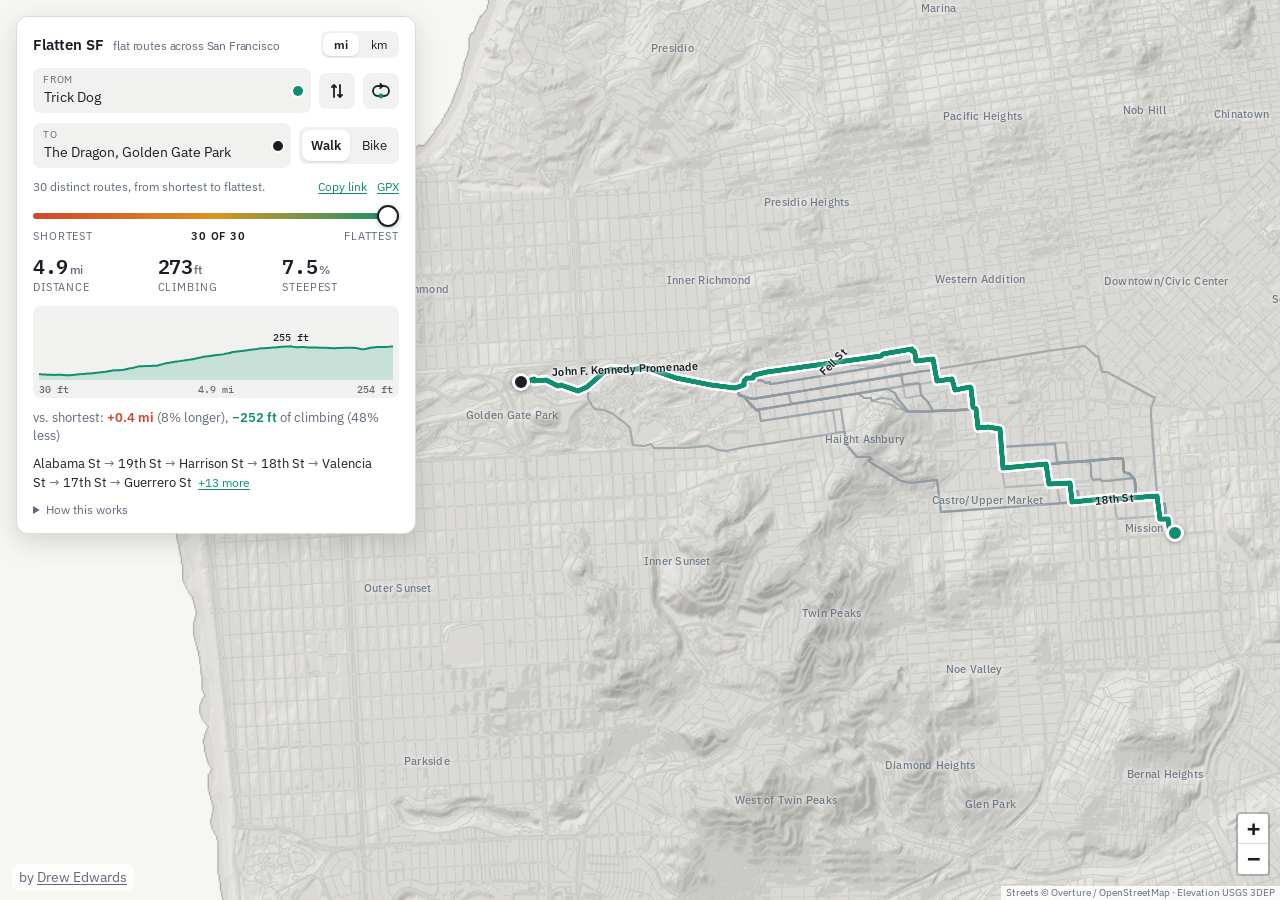
